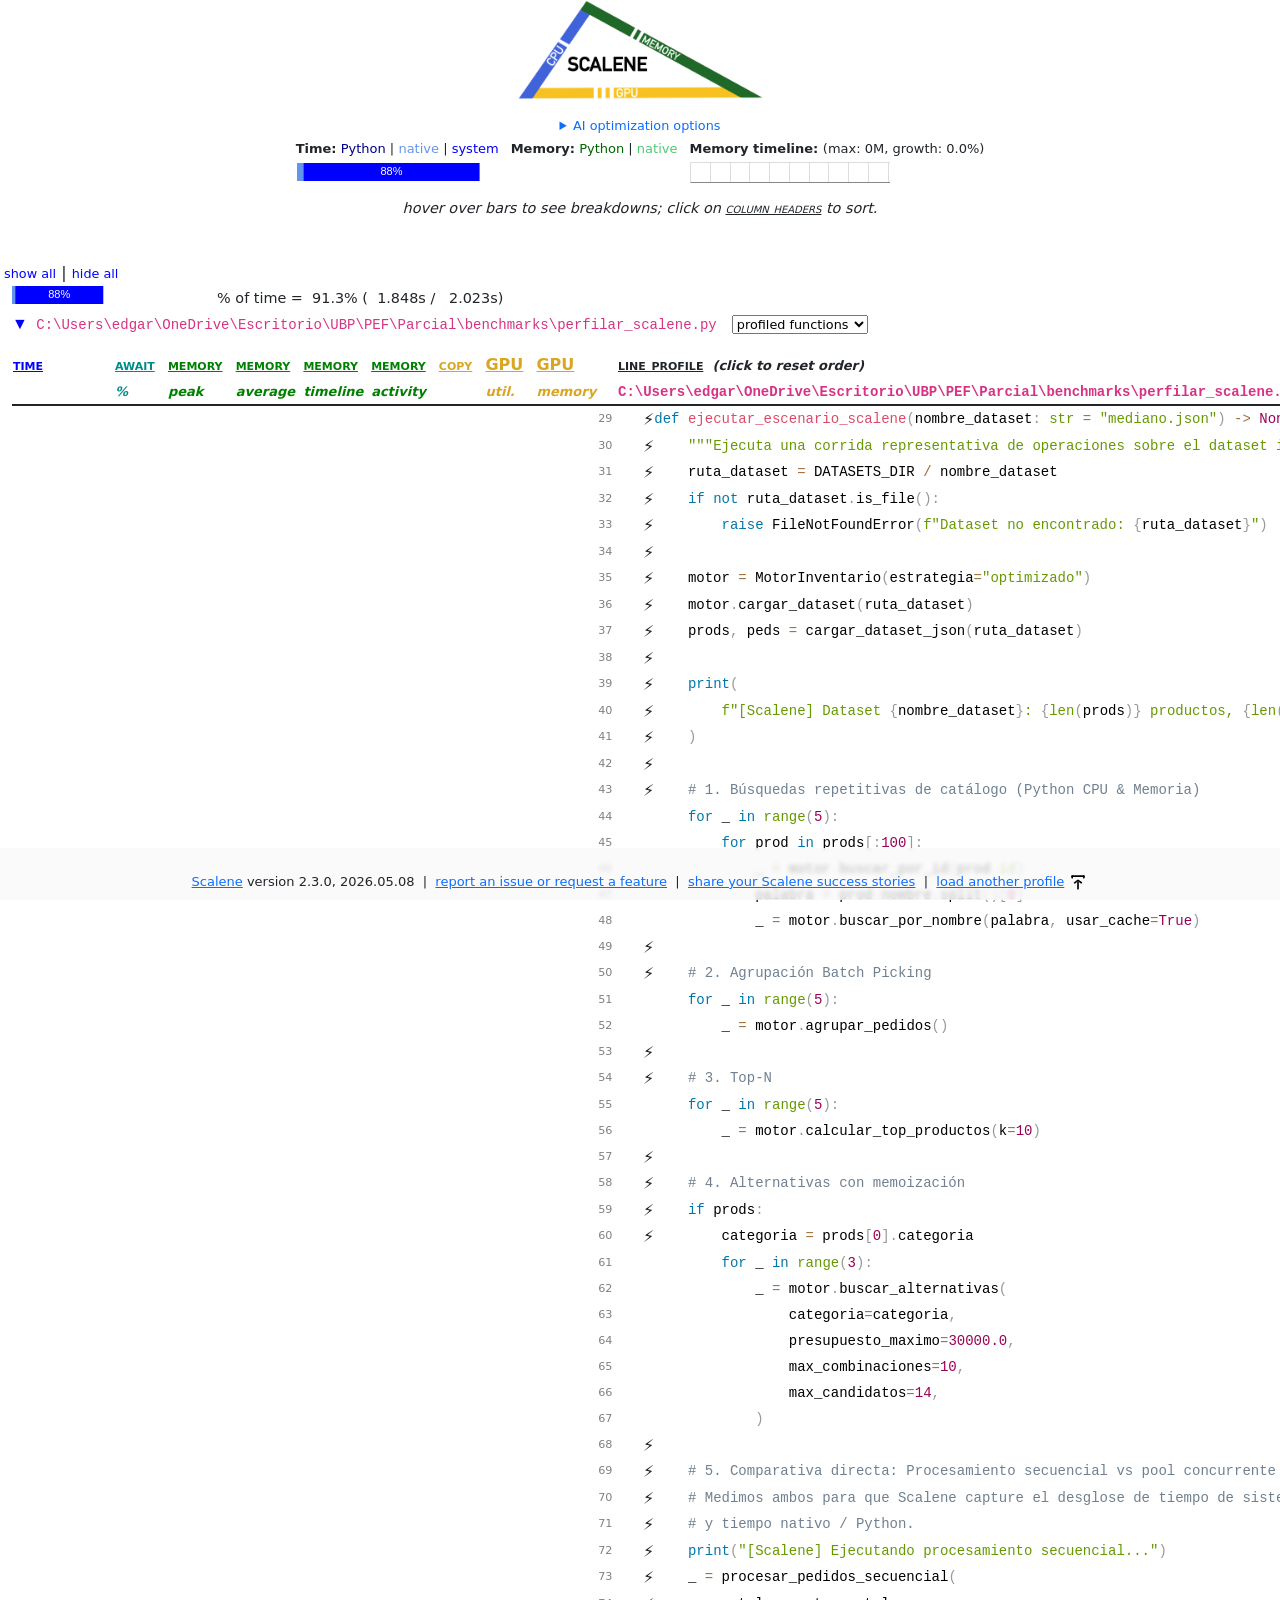
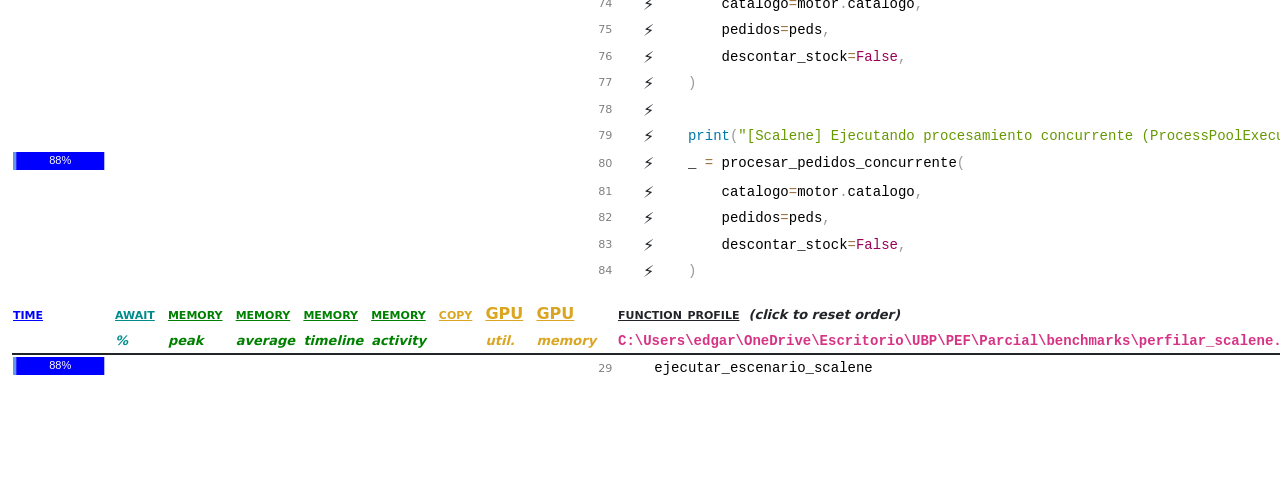
==== docs/mediciones/scalene/scalene_despues.html @ 19fc8d09 "feat(benchmarks): agregar perfilar_scalene y mediciones antes/despues" ====
<!DOCTYPE html>
<html>
  <head>
<!--    <meta http-equiv="Content-Security-Policy" content="script-src *  'self' 'unsafe-inline' 'unsafe-eval' default-src * data: blob: vscode-webview-resource: ;"> -->
  <meta http-equiv="Content-Security-Policy" content="default-src * 'unsafe-inline' 'unsafe-eval' data: blob:; script-src * 'unsafe-inline' 'unsafe-eval' data: blob:; style-src * 'unsafe-inline' 'unsafe-eval' data: blob:; img-src * 'unsafe-inline' 'unsafe-eval' data: blob:; connect-src * 'unsafe-inline' 'unsafe-eval' data: blob:; font-src * 'unsafe-inline' 'unsafe-eval' data: blob:; object-src * 'unsafe-inline' 'unsafe-eval' data: blob:; media-src * 'unsafe-inline' 'unsafe-eval' data: blob:; frame-src * 'unsafe-inline' 'unsafe-eval' data: blob:;">
<!--    <meta http-equiv="Content-Security-Policy" content="default-src * data: blob: vscode-webview-resource: 'unsafe-inline' 'unsafe-eval' ; script-src * data: blob: vscode-webview-resource: 'unsafe-inline' 'unsafe-eval';"> -->
    <title>Scalene</title>
    <!-- Assets: embedded for standalone mode, local files otherwise (issue #982) -->
    
    <link rel="icon" href="[data-uri]" type="image/x-icon">
    <script>/*! jQuery v3.6.0 -ajax,-ajax/jsonp,-ajax/load,-ajax/script,-ajax/var/location,-ajax/var/nonce,-ajax/var/rquery,-ajax/xhr,-manipulation/_evalUrl,-deprecated/ajax-event-alias,-effects,-effects/Tween,-effects/animatedSelector | (c) OpenJS Foundation and other contributors | jquery.org/license */
!function(e,t){"use strict";"object"==typeof module&&"object"==typeof module.exports?module.exports=e.document?t(e,!0):function(e){if(!e.document)throw new Error("jQuery requires a window with a document");return t(e)}:t(e)}("undefined"!=typeof window?window:this,function(g,e){"use strict";var t=[],r=Object.getPrototypeOf,s=t.slice,v=t.flat?function(e){return t.flat.call(e)}:function(e){return t.concat.apply([],e)},u=t.push,i=t.indexOf,n={},o=n.toString,y=n.hasOwnProperty,a=y.toString,l=a.call(Object),m={},b=function(e){return"function"==typeof e&&"number"!=typeof e.nodeType&&"function"!=typeof e.item},x=function(e){return null!=e&&e===e.window},w=g.document,c={type:!0,src:!0,nonce:!0,noModule:!0};function C(e,t,n){var r,i,o=(n=n||w).createElement("script");if(o.text=e,t)for(r in c)(i=t[r]||t.getAttribute&&t.getAttribute(r))&&o.setAttribute(r,i);n.head.appendChild(o).parentNode.removeChild(o)}function T(e){return null==e?e+"":"object"==typeof e||"function"==typeof e?n[o.call(e)]||"object":typeof e}var f="3.6.0 -ajax,-ajax/jsonp,-ajax/load,-ajax/script,-ajax/var/location,-ajax/var/nonce,-ajax/var/rquery,-ajax/xhr,-manipulation/_evalUrl,-deprecated/ajax-event-alias,-effects,-effects/Tween,-effects/animatedSelector",E=function(e,t){return new E.fn.init(e,t)};function d(e){var t=!!e&&"length"in e&&e.length,n=T(e);return!b(e)&&!x(e)&&("array"===n||0===t||"number"==typeof t&&0<t&&t-1 in e)}E.fn=E.prototype={jquery:f,constructor:E,length:0,toArray:function(){return s.call(this)},get:function(e){return null==e?s.call(this):e<0?this[e+this.length]:this[e]},pushStack:function(e){var t=E.merge(this.constructor(),e);return t.prevObject=this,t},each:function(e){return E.each(this,e)},map:function(n){return this.pushStack(E.map(this,function(e,t){return n.call(e,t,e)}))},slice:function(){return this.pushStack(s.apply(this,arguments))},first:function(){return this.eq(0)},last:function(){return this.eq(-1)},even:function(){return this.pushStack(E.grep(this,function(e,t){return(t+1)%2}))},odd:function(){return this.pushStack(E.grep(this,function(e,t){return t%2}))},eq:function(e){var t=this.length,n=+e+(e<0?t:0);return this.pushStack(0<=n&&n<t?[this[n]]:[])},end:function(){return this.prevObject||this.constructor()},push:u,sort:t.sort,splice:t.splice},E.extend=E.fn.extend=function(){var e,t,n,r,i,o,a=arguments[0]||{},s=1,u=arguments.length,l=!1;for("boolean"==typeof a&&(l=a,a=arguments[s]||{},s++),"object"==typeof a||b(a)||(a={}),s===u&&(a=this,s--);s<u;s++)if(null!=(e=arguments[s]))for(t in e)r=e[t],"__proto__"!==t&&a!==r&&(l&&r&&(E.isPlainObject(r)||(i=Array.isArray(r)))?(n=a[t],o=i&&!Array.isArray(n)?[]:i||E.isPlainObject(n)?n:{},i=!1,a[t]=E.extend(l,o,r)):void 0!==r&&(a[t]=r));return a},E.extend({expando:"jQuery"+(f+Math.random()).replace(/\D/g,""),isReady:!0,error:function(e){throw new Error(e)},noop:function(){},isPlainObject:function(e){var t,n;return!(!e||"[object Object]"!==o.call(e))&&(!(t=r(e))||"function"==typeof(n=y.call(t,"constructor")&&t.constructor)&&a.call(n)===l)},isEmptyObject:function(e){var t;for(t in e)return!1;return!0},globalEval:function(e,t,n){C(e,{nonce:t&&t.nonce},n)},each:function(e,t){var n,r=0;if(d(e)){for(n=e.length;r<n;r++)if(!1===t.call(e[r],r,e[r]))break}else for(r in e)if(!1===t.call(e[r],r,e[r]))break;return e},makeArray:function(e,t){var n=t||[];return null!=e&&(d(Object(e))?E.merge(n,"string"==typeof e?[e]:e):u.call(n,e)),n},inArray:function(e,t,n){return null==t?-1:i.call(t,e,n)},merge:function(e,t){for(var n=+t.length,r=0,i=e.length;r<n;r++)e[i++]=t[r];return e.length=i,e},grep:function(e,t,n){for(var r=[],i=0,o=e.length,a=!n;i<o;i++)!t(e[i],i)!==a&&r.push(e[i]);return r},map:function(e,t,n){var r,i,o=0,a=[];if(d(e))for(r=e.length;o<r;o++)null!=(i=t(e[o],o,n))&&a.push(i);else for(o in e)null!=(i=t(e[o],o,n))&&a.push(i);return v(a)},guid:1,support:m}),"function"==typeof Symbol&&(E.fn[Symbol.iterator]=t[Symbol.iterator]),E.each("Boolean Number String Function Array Date RegExp Object Error Symbol".split(" "),function(e,t){n["[object "+t+"]"]=t.toLowerCase()});var p=function(n){var e,p,x,o,i,h,f,g,w,u,l,C,T,a,E,v,s,c,y,A="sizzle"+1*new Date,d=n.document,N=0,r=0,m=ue(),b=ue(),S=ue(),k=ue(),D=function(e,t){return e===t&&(l=!0),0},L={}.hasOwnProperty,t=[],j=t.pop,q=t.push,O=t.push,P=t.slice,H=function(e,t){for(var n=0,r=e.length;n<r;n++)if(e[n]===t)return n;return-1},I="checked|selected|async|autofocus|autoplay|controls|defer|disabled|hidden|ismap|loop|multiple|open|readonly|required|scoped",R="[\\x20\\t\\r\\n\\f]",B="(?:\\\\[\\da-fA-F]{1,6}"+R+"?|\\\\[^\\r\\n\\f]|[\\w-]|[^\0-\\x7f])+",M="\\["+R+"*("+B+")(?:"+R+"*([*^$|!~]?=)"+R+"*(?:'((?:\\\\.|[^\\\\'])*)'|\"((?:\\\\.|[^\\\\\"])*)\"|("+B+"))|)"+R+"*\\]",W=":("+B+")(?:\\((('((?:\\\\.|[^\\\\'])*)'|\"((?:\\\\.|[^\\\\\"])*)\")|((?:\\\\.|[^\\\\()[\\]]|"+M+")*)|.*)\\)|)",F=new RegExp(R+"+","g"),$=new RegExp("^"+R+"+|((?:^|[^\\\\])(?:\\\\.)*)"+R+"+$","g"),z=new RegExp("^"+R+"*,"+R+"*"),_=new RegExp("^"+R+"*([>+~]|"+R+")"+R+"*"),U=new RegExp(R+"|>"),V=new RegExp(W),X=new RegExp("^"+B+"$"),Q={ID:new RegExp("^#("+B+")"),CLASS:new RegExp("^\\.("+B+")"),TAG:new RegExp("^("+B+"|[*])"),ATTR:new RegExp("^"+M),PSEUDO:new RegExp("^"+W),CHILD:new RegExp("^:(only|first|last|nth|nth-last)-(child|of-type)(?:\\("+R+"*(even|odd|(([+-]|)(\\d*)n|)"+R+"*(?:([+-]|)"+R+"*(\\d+)|))"+R+"*\\)|)","i"),bool:new RegExp("^(?:"+I+")$","i"),needsContext:new RegExp("^"+R+"*[>+~]|:(even|odd|eq|gt|lt|nth|first|last)(?:\\("+R+"*((?:-\\d)?\\d*)"+R+"*\\)|)(?=[^-]|$)","i")},Y=/HTML$/i,G=/^(?:input|select|textarea|button)$/i,K=/^h\d$/i,J=/^[^{]+\{\s*\[native \w/,Z=/^(?:#([\w-]+)|(\w+)|\.([\w-]+))$/,ee=/[+~]/,te=new RegExp("\\\\[\\da-fA-F]{1,6}"+R+"?|\\\\([^\\r\\n\\f])","g"),ne=function(e,t){var n="0x"+e.slice(1)-65536;return t||(n<0?String.fromCharCode(n+65536):String.fromCharCode(n>>10|55296,1023&n|56320))},re=/([\0-\x1f\x7f]|^-?\d)|^-$|[^\0-\x1f\x7f-\uFFFF\w-]/g,ie=function(e,t){return t?"\0"===e?"\ufffd":e.slice(0,-1)+"\\"+e.charCodeAt(e.length-1).toString(16)+" ":"\\"+e},oe=function(){C()},ae=xe(function(e){return!0===e.disabled&&"fieldset"===e.nodeName.toLowerCase()},{dir:"parentNode",next:"legend"});try{O.apply(t=P.call(d.childNodes),d.childNodes),t[d.childNodes.length].nodeType}catch(e){O={apply:t.length?function(e,t){q.apply(e,P.call(t))}:function(e,t){var n=e.length,r=0;while(e[n++]=t[r++]);e.length=n-1}}}function se(t,e,n,r){var i,o,a,s,u,l,c,f=e&&e.ownerDocument,d=e?e.nodeType:9;if(n=n||[],"string"!=typeof t||!t||1!==d&&9!==d&&11!==d)return n;if(!r&&(C(e),e=e||T,E)){if(11!==d&&(u=Z.exec(t)))if(i=u[1]){if(9===d){if(!(a=e.getElementById(i)))return n;if(a.id===i)return n.push(a),n}else if(f&&(a=f.getElementById(i))&&y(e,a)&&a.id===i)return n.push(a),n}else{if(u[2])return O.apply(n,e.getElementsByTagName(t)),n;if((i=u[3])&&p.getElementsByClassName&&e.getElementsByClassName)return O.apply(n,e.getElementsByClassName(i)),n}if(p.qsa&&!k[t+" "]&&(!v||!v.test(t))&&(1!==d||"object"!==e.nodeName.toLowerCase())){if(c=t,f=e,1===d&&(U.test(t)||_.test(t))){(f=ee.test(t)&&ye(e.parentNode)||e)===e&&p.scope||((s=e.getAttribute("id"))?s=s.replace(re,ie):e.setAttribute("id",s=A)),o=(l=h(t)).length;while(o--)l[o]=(s?"#"+s:":scope")+" "+be(l[o]);c=l.join(",")}try{return O.apply(n,f.querySelectorAll(c)),n}catch(e){k(t,!0)}finally{s===A&&e.removeAttribute("id")}}}return g(t.replace($,"$1"),e,n,r)}function ue(){var r=[];return function e(t,n){return r.push(t+" ")>x.cacheLength&&delete e[r.shift()],e[t+" "]=n}}function le(e){return e[A]=!0,e}function ce(e){var t=T.createElement("fieldset");try{return!!e(t)}catch(e){return!1}finally{t.parentNode&&t.parentNode.removeChild(t),t=null}}function fe(e,t){var n=e.split("|"),r=n.length;while(r--)x.attrHandle[n[r]]=t}function de(e,t){var n=t&&e,r=n&&1===e.nodeType&&1===t.nodeType&&e.sourceIndex-t.sourceIndex;if(r)return r;if(n)while(n=n.nextSibling)if(n===t)return-1;return e?1:-1}function pe(t){return function(e){return"input"===e.nodeName.toLowerCase()&&e.type===t}}function he(n){return function(e){var t=e.nodeName.toLowerCase();return("input"===t||"button"===t)&&e.type===n}}function ge(t){return function(e){return"form"in e?e.parentNode&&!1===e.disabled?"label"in e?"label"in e.parentNode?e.parentNode.disabled===t:e.disabled===t:e.isDisabled===t||e.isDisabled!==!t&&ae(e)===t:e.disabled===t:"label"in e&&e.disabled===t}}function ve(a){return le(function(o){return o=+o,le(function(e,t){var n,r=a([],e.length,o),i=r.length;while(i--)e[n=r[i]]&&(e[n]=!(t[n]=e[n]))})})}function ye(e){return e&&"undefined"!=typeof e.getElementsByTagName&&e}for(e in p=se.support={},i=se.isXML=function(e){var t=e&&e.namespaceURI,n=e&&(e.ownerDocument||e).documentElement;return!Y.test(t||n&&n.nodeName||"HTML")},C=se.setDocument=function(e){var t,n,r=e?e.ownerDocument||e:d;return r!=T&&9===r.nodeType&&r.documentElement&&(a=(T=r).documentElement,E=!i(T),d!=T&&(n=T.defaultView)&&n.top!==n&&(n.addEventListener?n.addEventListener("unload",oe,!1):n.attachEvent&&n.attachEvent("onunload",oe)),p.scope=ce(function(e){return a.appendChild(e).appendChild(T.createElement("div")),"undefined"!=typeof e.querySelectorAll&&!e.querySelectorAll(":scope fieldset div").length}),p.attributes=ce(function(e){return e.className="i",!e.getAttribute("className")}),p.getElementsByTagName=ce(function(e){return e.appendChild(T.createComment("")),!e.getElementsByTagName("*").length}),p.getElementsByClassName=J.test(T.getElementsByClassName),p.getById=ce(function(e){return a.appendChild(e).id=A,!T.getElementsByName||!T.getElementsByName(A).length}),p.getById?(x.filter.ID=function(e){var t=e.replace(te,ne);return function(e){return e.getAttribute("id")===t}},x.find.ID=function(e,t){if("undefined"!=typeof t.getElementById&&E){var n=t.getElementById(e);return n?[n]:[]}}):(x.filter.ID=function(e){var n=e.replace(te,ne);return function(e){var t="undefined"!=typeof e.getAttributeNode&&e.getAttributeNode("id");return t&&t.value===n}},x.find.ID=function(e,t){if("undefined"!=typeof t.getElementById&&E){var n,r,i,o=t.getElementById(e);if(o){if((n=o.getAttributeNode("id"))&&n.value===e)return[o];i=t.getElementsByName(e),r=0;while(o=i[r++])if((n=o.getAttributeNode("id"))&&n.value===e)return[o]}return[]}}),x.find.TAG=p.getElementsByTagName?function(e,t){return"undefined"!=typeof t.getElementsByTagName?t.getElementsByTagName(e):p.qsa?t.querySelectorAll(e):void 0}:function(e,t){var n,r=[],i=0,o=t.getElementsByTagName(e);if("*"===e){while(n=o[i++])1===n.nodeType&&r.push(n);return r}return o},x.find.CLASS=p.getElementsByClassName&&function(e,t){if("undefined"!=typeof t.getElementsByClassName&&E)return t.getElementsByClassName(e)},s=[],v=[],(p.qsa=J.test(T.querySelectorAll))&&(ce(function(e){var t;a.appendChild(e).innerHTML="<a id='"+A+"'></a><select id='"+A+"-\r\\' msallowcapture=''><option selected=''></option></select>",e.querySelectorAll("[msallowcapture^='']").length&&v.push("[*^$]="+R+"*(?:''|\"\")"),e.querySelectorAll("[selected]").length||v.push("\\["+R+"*(?:value|"+I+")"),e.querySelectorAll("[id~="+A+"-]").length||v.push("~="),(t=T.createElement("input")).setAttribute("name",""),e.appendChild(t),e.querySelectorAll("[name='']").length||v.push("\\["+R+"*name"+R+"*="+R+"*(?:''|\"\")"),e.querySelectorAll(":checked").length||v.push(":checked"),e.querySelectorAll("a#"+A+"+*").length||v.push(".#.+[+~]"),e.querySelectorAll("\\\f"),v.push("[\\r\\n\\f]")}),ce(function(e){e.innerHTML="<a href='' disabled='disabled'></a><select disabled='disabled'><option/></select>";var t=T.createElement("input");t.setAttribute("type","hidden"),e.appendChild(t).setAttribute("name","D"),e.querySelectorAll("[name=d]").length&&v.push("name"+R+"*[*^$|!~]?="),2!==e.querySelectorAll(":enabled").length&&v.push(":enabled",":disabled"),a.appendChild(e).disabled=!0,2!==e.querySelectorAll(":disabled").length&&v.push(":enabled",":disabled"),e.querySelectorAll("*,:x"),v.push(",.*:")})),(p.matchesSelector=J.test(c=a.matches||a.webkitMatchesSelector||a.mozMatchesSelector||a.oMatchesSelector||a.msMatchesSelector))&&ce(function(e){p.disconnectedMatch=c.call(e,"*"),c.call(e,"[s!='']:x"),s.push("!=",W)}),v=v.length&&new RegExp(v.join("|")),s=s.length&&new RegExp(s.join("|")),t=J.test(a.compareDocumentPosition),y=t||J.test(a.contains)?function(e,t){var n=9===e.nodeType?e.documentElement:e,r=t&&t.parentNode;return e===r||!(!r||1!==r.nodeType||!(n.contains?n.contains(r):e.compareDocumentPosition&&16&e.compareDocumentPosition(r)))}:function(e,t){if(t)while(t=t.parentNode)if(t===e)return!0;return!1},D=t?function(e,t){if(e===t)return l=!0,0;var n=!e.compareDocumentPosition-!t.compareDocumentPosition;return n||(1&(n=(e.ownerDocument||e)==(t.ownerDocument||t)?e.compareDocumentPosition(t):1)||!p.sortDetached&&t.compareDocumentPosition(e)===n?e==T||e.ownerDocument==d&&y(d,e)?-1:t==T||t.ownerDocument==d&&y(d,t)?1:u?H(u,e)-H(u,t):0:4&n?-1:1)}:function(e,t){if(e===t)return l=!0,0;var n,r=0,i=e.parentNode,o=t.parentNode,a=[e],s=[t];if(!i||!o)return e==T?-1:t==T?1:i?-1:o?1:u?H(u,e)-H(u,t):0;if(i===o)return de(e,t);n=e;while(n=n.parentNode)a.unshift(n);n=t;while(n=n.parentNode)s.unshift(n);while(a[r]===s[r])r++;return r?de(a[r],s[r]):a[r]==d?-1:s[r]==d?1:0}),T},se.matches=function(e,t){return se(e,null,null,t)},se.matchesSelector=function(e,t){if(C(e),p.matchesSelector&&E&&!k[t+" "]&&(!s||!s.test(t))&&(!v||!v.test(t)))try{var n=c.call(e,t);if(n||p.disconnectedMatch||e.document&&11!==e.document.nodeType)return n}catch(e){k(t,!0)}return 0<se(t,T,null,[e]).length},se.contains=function(e,t){return(e.ownerDocument||e)!=T&&C(e),y(e,t)},se.attr=function(e,t){(e.ownerDocument||e)!=T&&C(e);var n=x.attrHandle[t.toLowerCase()],r=n&&L.call(x.attrHandle,t.toLowerCase())?n(e,t,!E):void 0;return void 0!==r?r:p.attributes||!E?e.getAttribute(t):(r=e.getAttributeNode(t))&&r.specified?r.value:null},se.escape=function(e){return(e+"").replace(re,ie)},se.error=function(e){throw new Error("Syntax error, unrecognized expression: "+e)},se.uniqueSort=function(e){var t,n=[],r=0,i=0;if(l=!p.detectDuplicates,u=!p.sortStable&&e.slice(0),e.sort(D),l){while(t=e[i++])t===e[i]&&(r=n.push(i));while(r--)e.splice(n[r],1)}return u=null,e},o=se.getText=function(e){var t,n="",r=0,i=e.nodeType;if(i){if(1===i||9===i||11===i){if("string"==typeof e.textContent)return e.textContent;for(e=e.firstChild;e;e=e.nextSibling)n+=o(e)}else if(3===i||4===i)return e.nodeValue}else while(t=e[r++])n+=o(t);return n},(x=se.selectors={cacheLength:50,createPseudo:le,match:Q,attrHandle:{},find:{},relative:{">":{dir:"parentNode",first:!0}," ":{dir:"parentNode"},"+":{dir:"previousSibling",first:!0},"~":{dir:"previousSibling"}},preFilter:{ATTR:function(e){return e[1]=e[1].replace(te,ne),e[3]=(e[3]||e[4]||e[5]||"").replace(te,ne),"~="===e[2]&&(e[3]=" "+e[3]+" "),e.slice(0,4)},CHILD:function(e){return e[1]=e[1].toLowerCase(),"nth"===e[1].slice(0,3)?(e[3]||se.error(e[0]),e[4]=+(e[4]?e[5]+(e[6]||1):2*("even"===e[3]||"odd"===e[3])),e[5]=+(e[7]+e[8]||"odd"===e[3])):e[3]&&se.error(e[0]),e},PSEUDO:function(e){var t,n=!e[6]&&e[2];return Q.CHILD.test(e[0])?null:(e[3]?e[2]=e[4]||e[5]||"":n&&V.test(n)&&(t=h(n,!0))&&(t=n.indexOf(")",n.length-t)-n.length)&&(e[0]=e[0].slice(0,t),e[2]=n.slice(0,t)),e.slice(0,3))}},filter:{TAG:function(e){var t=e.replace(te,ne).toLowerCase();return"*"===e?function(){return!0}:function(e){return e.nodeName&&e.nodeName.toLowerCase()===t}},CLASS:function(e){var t=m[e+" "];return t||(t=new RegExp("(^|"+R+")"+e+"("+R+"|$)"))&&m(e,function(e){return t.test("string"==typeof e.className&&e.className||"undefined"!=typeof e.getAttribute&&e.getAttribute("class")||"")})},ATTR:function(n,r,i){return function(e){var t=se.attr(e,n);return null==t?"!="===r:!r||(t+="","="===r?t===i:"!="===r?t!==i:"^="===r?i&&0===t.indexOf(i):"*="===r?i&&-1<t.indexOf(i):"$="===r?i&&t.slice(-i.length)===i:"~="===r?-1<(" "+t.replace(F," ")+" ").indexOf(i):"|="===r&&(t===i||t.slice(0,i.length+1)===i+"-"))}},CHILD:function(h,e,t,g,v){var y="nth"!==h.slice(0,3),m="last"!==h.slice(-4),b="of-type"===e;return 1===g&&0===v?function(e){return!!e.parentNode}:function(e,t,n){var r,i,o,a,s,u,l=y!==m?"nextSibling":"previousSibling",c=e.parentNode,f=b&&e.nodeName.toLowerCase(),d=!n&&!b,p=!1;if(c){if(y){while(l){a=e;while(a=a[l])if(b?a.nodeName.toLowerCase()===f:1===a.nodeType)return!1;u=l="only"===h&&!u&&"nextSibling"}return!0}if(u=[m?c.firstChild:c.lastChild],m&&d){p=(s=(r=(i=(o=(a=c)[A]||(a[A]={}))[a.uniqueID]||(o[a.uniqueID]={}))[h]||[])[0]===N&&r[1])&&r[2],a=s&&c.childNodes[s];while(a=++s&&a&&a[l]||(p=s=0)||u.pop())if(1===a.nodeType&&++p&&a===e){i[h]=[N,s,p];break}}else if(d&&(p=s=(r=(i=(o=(a=e)[A]||(a[A]={}))[a.uniqueID]||(o[a.uniqueID]={}))[h]||[])[0]===N&&r[1]),!1===p)while(a=++s&&a&&a[l]||(p=s=0)||u.pop())if((b?a.nodeName.toLowerCase()===f:1===a.nodeType)&&++p&&(d&&((i=(o=a[A]||(a[A]={}))[a.uniqueID]||(o[a.uniqueID]={}))[h]=[N,p]),a===e))break;return(p-=v)===g||p%g==0&&0<=p/g}}},PSEUDO:function(e,o){var t,a=x.pseudos[e]||x.setFilters[e.toLowerCase()]||se.error("unsupported pseudo: "+e);return a[A]?a(o):1<a.length?(t=[e,e,"",o],x.setFilters.hasOwnProperty(e.toLowerCase())?le(function(e,t){var n,r=a(e,o),i=r.length;while(i--)e[n=H(e,r[i])]=!(t[n]=r[i])}):function(e){return a(e,0,t)}):a}},pseudos:{not:le(function(e){var r=[],i=[],s=f(e.replace($,"$1"));return s[A]?le(function(e,t,n,r){var i,o=s(e,null,r,[]),a=e.length;while(a--)(i=o[a])&&(e[a]=!(t[a]=i))}):function(e,t,n){return r[0]=e,s(r,null,n,i),r[0]=null,!i.pop()}}),has:le(function(t){return function(e){return 0<se(t,e).length}}),contains:le(function(t){return t=t.replace(te,ne),function(e){return-1<(e.textContent||o(e)).indexOf(t)}}),lang:le(function(n){return X.test(n||"")||se.error("unsupported lang: "+n),n=n.replace(te,ne).toLowerCase(),function(e){var t;do{if(t=E?e.lang:e.getAttribute("xml:lang")||e.getAttribute("lang"))return(t=t.toLowerCase())===n||0===t.indexOf(n+"-")}while((e=e.parentNode)&&1===e.nodeType);return!1}}),target:function(e){var t=n.location&&n.location.hash;return t&&t.slice(1)===e.id},root:function(e){return e===a},focus:function(e){return e===T.activeElement&&(!T.hasFocus||T.hasFocus())&&!!(e.type||e.href||~e.tabIndex)},enabled:ge(!1),disabled:ge(!0),checked:function(e){var t=e.nodeName.toLowerCase();return"input"===t&&!!e.checked||"option"===t&&!!e.selected},selected:function(e){return e.parentNode&&e.parentNode.selectedIndex,!0===e.selected},empty:function(e){for(e=e.firstChild;e;e=e.nextSibling)if(e.nodeType<6)return!1;return!0},parent:function(e){return!x.pseudos.empty(e)},header:function(e){return K.test(e.nodeName)},input:function(e){return G.test(e.nodeName)},button:function(e){var t=e.nodeName.toLowerCase();return"input"===t&&"button"===e.type||"button"===t},text:function(e){var t;return"input"===e.nodeName.toLowerCase()&&"text"===e.type&&(null==(t=e.getAttribute("type"))||"text"===t.toLowerCase())},first:ve(function(){return[0]}),last:ve(function(e,t){return[t-1]}),eq:ve(function(e,t,n){return[n<0?n+t:n]}),even:ve(function(e,t){for(var n=0;n<t;n+=2)e.push(n);return e}),odd:ve(function(e,t){for(var n=1;n<t;n+=2)e.push(n);return e}),lt:ve(function(e,t,n){for(var r=n<0?n+t:t<n?t:n;0<=--r;)e.push(r);return e}),gt:ve(function(e,t,n){for(var r=n<0?n+t:n;++r<t;)e.push(r);return e})}}).pseudos.nth=x.pseudos.eq,{radio:!0,checkbox:!0,file:!0,password:!0,image:!0})x.pseudos[e]=pe(e);for(e in{submit:!0,reset:!0})x.pseudos[e]=he(e);function me(){}function be(e){for(var t=0,n=e.length,r="";t<n;t++)r+=e[t].value;return r}function xe(s,e,t){var u=e.dir,l=e.next,c=l||u,f=t&&"parentNode"===c,d=r++;return e.first?function(e,t,n){while(e=e[u])if(1===e.nodeType||f)return s(e,t,n);return!1}:function(e,t,n){var r,i,o,a=[N,d];if(n){while(e=e[u])if((1===e.nodeType||f)&&s(e,t,n))return!0}else while(e=e[u])if(1===e.nodeType||f)if(i=(o=e[A]||(e[A]={}))[e.uniqueID]||(o[e.uniqueID]={}),l&&l===e.nodeName.toLowerCase())e=e[u]||e;else{if((r=i[c])&&r[0]===N&&r[1]===d)return a[2]=r[2];if((i[c]=a)[2]=s(e,t,n))return!0}return!1}}function we(i){return 1<i.length?function(e,t,n){var r=i.length;while(r--)if(!i[r](e,t,n))return!1;return!0}:i[0]}function Ce(e,t,n,r,i){for(var o,a=[],s=0,u=e.length,l=null!=t;s<u;s++)(o=e[s])&&(n&&!n(o,r,i)||(a.push(o),l&&t.push(s)));return a}function Te(p,h,g,v,y,e){return v&&!v[A]&&(v=Te(v)),y&&!y[A]&&(y=Te(y,e)),le(function(e,t,n,r){var i,o,a,s=[],u=[],l=t.length,c=e||function(e,t,n){for(var r=0,i=t.length;r<i;r++)se(e,t[r],n);return n}(h||"*",n.nodeType?[n]:n,[]),f=!p||!e&&h?c:Ce(c,s,p,n,r),d=g?y||(e?p:l||v)?[]:t:f;if(g&&g(f,d,n,r),v){i=Ce(d,u),v(i,[],n,r),o=i.length;while(o--)(a=i[o])&&(d[u[o]]=!(f[u[o]]=a))}if(e){if(y||p){if(y){i=[],o=d.length;while(o--)(a=d[o])&&i.push(f[o]=a);y(null,d=[],i,r)}o=d.length;while(o--)(a=d[o])&&-1<(i=y?H(e,a):s[o])&&(e[i]=!(t[i]=a))}}else d=Ce(d===t?d.splice(l,d.length):d),y?y(null,t,d,r):O.apply(t,d)})}function Ee(e){for(var i,t,n,r=e.length,o=x.relative[e[0].type],a=o||x.relative[" "],s=o?1:0,u=xe(function(e){return e===i},a,!0),l=xe(function(e){return-1<H(i,e)},a,!0),c=[function(e,t,n){var r=!o&&(n||t!==w)||((i=t).nodeType?u(e,t,n):l(e,t,n));return i=null,r}];s<r;s++)if(t=x.relative[e[s].type])c=[xe(we(c),t)];else{if((t=x.filter[e[s].type].apply(null,e[s].matches))[A]){for(n=++s;n<r;n++)if(x.relative[e[n].type])break;return Te(1<s&&we(c),1<s&&be(e.slice(0,s-1).concat({value:" "===e[s-2].type?"*":""})).replace($,"$1"),t,s<n&&Ee(e.slice(s,n)),n<r&&Ee(e=e.slice(n)),n<r&&be(e))}c.push(t)}return we(c)}return me.prototype=x.filters=x.pseudos,x.setFilters=new me,h=se.tokenize=function(e,t){var n,r,i,o,a,s,u,l=b[e+" "];if(l)return t?0:l.slice(0);a=e,s=[],u=x.preFilter;while(a){for(o in n&&!(r=z.exec(a))||(r&&(a=a.slice(r[0].length)||a),s.push(i=[])),n=!1,(r=_.exec(a))&&(n=r.shift(),i.push({value:n,type:r[0].replace($," ")}),a=a.slice(n.length)),x.filter)!(r=Q[o].exec(a))||u[o]&&!(r=u[o](r))||(n=r.shift(),i.push({value:n,type:o,matches:r}),a=a.slice(n.length));if(!n)break}return t?a.length:a?se.error(e):b(e,s).slice(0)},f=se.compile=function(e,t){var n,v,y,m,b,r,i=[],o=[],a=S[e+" "];if(!a){t||(t=h(e)),n=t.length;while(n--)(a=Ee(t[n]))[A]?i.push(a):o.push(a);(a=S(e,(v=o,m=0<(y=i).length,b=0<v.length,r=function(e,t,n,r,i){var o,a,s,u=0,l="0",c=e&&[],f=[],d=w,p=e||b&&x.find.TAG("*",i),h=N+=null==d?1:Math.random()||.1,g=p.length;for(i&&(w=t==T||t||i);l!==g&&null!=(o=p[l]);l++){if(b&&o){a=0,t||o.ownerDocument==T||(C(o),n=!E);while(s=v[a++])if(s(o,t||T,n)){r.push(o);break}i&&(N=h)}m&&((o=!s&&o)&&u--,e&&c.push(o))}if(u+=l,m&&l!==u){a=0;while(s=y[a++])s(c,f,t,n);if(e){if(0<u)while(l--)c[l]||f[l]||(f[l]=j.call(r));f=Ce(f)}O.apply(r,f),i&&!e&&0<f.length&&1<u+y.length&&se.uniqueSort(r)}return i&&(N=h,w=d),c},m?le(r):r))).selector=e}return a},g=se.select=function(e,t,n,r){var i,o,a,s,u,l="function"==typeof e&&e,c=!r&&h(e=l.selector||e);if(n=n||[],1===c.length){if(2<(o=c[0]=c[0].slice(0)).length&&"ID"===(a=o[0]).type&&9===t.nodeType&&E&&x.relative[o[1].type]){if(!(t=(x.find.ID(a.matches[0].replace(te,ne),t)||[])[0]))return n;l&&(t=t.parentNode),e=e.slice(o.shift().value.length)}i=Q.needsContext.test(e)?0:o.length;while(i--){if(a=o[i],x.relative[s=a.type])break;if((u=x.find[s])&&(r=u(a.matches[0].replace(te,ne),ee.test(o[0].type)&&ye(t.parentNode)||t))){if(o.splice(i,1),!(e=r.length&&be(o)))return O.apply(n,r),n;break}}}return(l||f(e,c))(r,t,!E,n,!t||ee.test(e)&&ye(t.parentNode)||t),n},p.sortStable=A.split("").sort(D).join("")===A,p.detectDuplicates=!!l,C(),p.sortDetached=ce(function(e){return 1&e.compareDocumentPosition(T.createElement("fieldset"))}),ce(function(e){return e.innerHTML="<a href='#'></a>","#"===e.firstChild.getAttribute("href")})||fe("type|href|height|width",function(e,t,n){if(!n)return e.getAttribute(t,"type"===t.toLowerCase()?1:2)}),p.attributes&&ce(function(e){return e.innerHTML="<input/>",e.firstChild.setAttribute("value",""),""===e.firstChild.getAttribute("value")})||fe("value",function(e,t,n){if(!n&&"input"===e.nodeName.toLowerCase())return e.defaultValue}),ce(function(e){return null==e.getAttribute("disabled")})||fe(I,function(e,t,n){var r;if(!n)return!0===e[t]?t.toLowerCase():(r=e.getAttributeNode(t))&&r.specified?r.value:null}),se}(g);E.find=p,E.expr=p.selectors,E.expr[":"]=E.expr.pseudos,E.uniqueSort=E.unique=p.uniqueSort,E.text=p.getText,E.isXMLDoc=p.isXML,E.contains=p.contains,E.escapeSelector=p.escape;var h=function(e,t,n){var r=[],i=void 0!==n;while((e=e[t])&&9!==e.nodeType)if(1===e.nodeType){if(i&&E(e).is(n))break;r.push(e)}return r},A=function(e,t){for(var n=[];e;e=e.nextSibling)1===e.nodeType&&e!==t&&n.push(e);return n},N=E.expr.match.needsContext;function S(e,t){return e.nodeName&&e.nodeName.toLowerCase()===t.toLowerCase()}var k=/^<([a-z][^\/\0>:\x20\t\r\n\f]*)[\x20\t\r\n\f]*\/?>(?:<\/\1>|)$/i;function D(e,n,r){return b(n)?E.grep(e,function(e,t){return!!n.call(e,t,e)!==r}):n.nodeType?E.grep(e,function(e){return e===n!==r}):"string"!=typeof n?E.grep(e,function(e){return-1<i.call(n,e)!==r}):E.filter(n,e,r)}E.filter=function(e,t,n){var r=t[0];return n&&(e=":not("+e+")"),1===t.length&&1===r.nodeType?E.find.matchesSelector(r,e)?[r]:[]:E.find.matches(e,E.grep(t,function(e){return 1===e.nodeType}))},E.fn.extend({find:function(e){var t,n,r=this.length,i=this;if("string"!=typeof e)return this.pushStack(E(e).filter(function(){for(t=0;t<r;t++)if(E.contains(i[t],this))return!0}));for(n=this.pushStack([]),t=0;t<r;t++)E.find(e,i[t],n);return 1<r?E.uniqueSort(n):n},filter:function(e){return this.pushStack(D(this,e||[],!1))},not:function(e){return this.pushStack(D(this,e||[],!0))},is:function(e){return!!D(this,"string"==typeof e&&N.test(e)?E(e):e||[],!1).length}});var L,j=/^(?:\s*(<[\w\W]+>)[^>]*|#([\w-]+))$/;(E.fn.init=function(e,t,n){var r,i;if(!e)return this;if(n=n||L,"string"==typeof e){if(!(r="<"===e[0]&&">"===e[e.length-1]&&3<=e.length?[null,e,null]:j.exec(e))||!r[1]&&t)return!t||t.jquery?(t||n).find(e):this.constructor(t).find(e);if(r[1]){if(t=t instanceof E?t[0]:t,E.merge(this,E.parseHTML(r[1],t&&t.nodeType?t.ownerDocument||t:w,!0)),k.test(r[1])&&E.isPlainObject(t))for(r in t)b(this[r])?this[r](t[r]):this.attr(r,t[r]);return this}return(i=w.getElementById(r[2]))&&(this[0]=i,this.length=1),this}return e.nodeType?(this[0]=e,this.length=1,this):b(e)?void 0!==n.ready?n.ready(e):e(E):E.makeArray(e,this)}).prototype=E.fn,L=E(w);var q=/^(?:parents|prev(?:Until|All))/,O={children:!0,contents:!0,next:!0,prev:!0};function P(e,t){while((e=e[t])&&1!==e.nodeType);return e}E.fn.extend({has:function(e){var t=E(e,this),n=t.length;return this.filter(function(){for(var e=0;e<n;e++)if(E.contains(this,t[e]))return!0})},closest:function(e,t){var n,r=0,i=this.length,o=[],a="string"!=typeof e&&E(e);if(!N.test(e))for(;r<i;r++)for(n=this[r];n&&n!==t;n=n.parentNode)if(n.nodeType<11&&(a?-1<a.index(n):1===n.nodeType&&E.find.matchesSelector(n,e))){o.push(n);break}return this.pushStack(1<o.length?E.uniqueSort(o):o)},index:function(e){return e?"string"==typeof e?i.call(E(e),this[0]):i.call(this,e.jquery?e[0]:e):this[0]&&this[0].parentNode?this.first().prevAll().length:-1},add:function(e,t){return this.pushStack(E.uniqueSort(E.merge(this.get(),E(e,t))))},addBack:function(e){return this.add(null==e?this.prevObject:this.prevObject.filter(e))}}),E.each({parent:function(e){var t=e.parentNode;return t&&11!==t.nodeType?t:null},parents:function(e){return h(e,"parentNode")},parentsUntil:function(e,t,n){return h(e,"parentNode",n)},next:function(e){return P(e,"nextSibling")},prev:function(e){return P(e,"previousSibling")},nextAll:function(e){return h(e,"nextSibling")},prevAll:function(e){return h(e,"previousSibling")},nextUntil:function(e,t,n){return h(e,"nextSibling",n)},prevUntil:function(e,t,n){return h(e,"previousSibling",n)},siblings:function(e){return A((e.parentNode||{}).firstChild,e)},children:function(e){return A(e.firstChild)},contents:function(e){return null!=e.contentDocument&&r(e.contentDocument)?e.contentDocument:(S(e,"template")&&(e=e.content||e),E.merge([],e.childNodes))}},function(r,i){E.fn[r]=function(e,t){var n=E.map(this,i,e);return"Until"!==r.slice(-5)&&(t=e),t&&"string"==typeof t&&(n=E.filter(t,n)),1<this.length&&(O[r]||E.uniqueSort(n),q.test(r)&&n.reverse()),this.pushStack(n)}});var H=/[^\x20\t\r\n\f]+/g;function I(e){return e}function R(e){throw e}function B(e,t,n,r){var i;try{e&&b(i=e.promise)?i.call(e).done(t).fail(n):e&&b(i=e.then)?i.call(e,t,n):t.apply(void 0,[e].slice(r))}catch(e){n.apply(void 0,[e])}}E.Callbacks=function(r){var e,n;r="string"==typeof r?(e=r,n={},E.each(e.match(H)||[],function(e,t){n[t]=!0}),n):E.extend({},r);var i,t,o,a,s=[],u=[],l=-1,c=function(){for(a=a||r.once,o=i=!0;u.length;l=-1){t=u.shift();while(++l<s.length)!1===s[l].apply(t[0],t[1])&&r.stopOnFalse&&(l=s.length,t=!1)}r.memory||(t=!1),i=!1,a&&(s=t?[]:"")},f={add:function(){return s&&(t&&!i&&(l=s.length-1,u.push(t)),function n(e){E.each(e,function(e,t){b(t)?r.unique&&f.has(t)||s.push(t):t&&t.length&&"string"!==T(t)&&n(t)})}(arguments),t&&!i&&c()),this},remove:function(){return E.each(arguments,function(e,t){var n;while(-1<(n=E.inArray(t,s,n)))s.splice(n,1),n<=l&&l--}),this},has:function(e){return e?-1<E.inArray(e,s):0<s.length},empty:function(){return s&&(s=[]),this},disable:function(){return a=u=[],s=t="",this},disabled:function(){return!s},lock:function(){return a=u=[],t||i||(s=t=""),this},locked:function(){return!!a},fireWith:function(e,t){return a||(t=[e,(t=t||[]).slice?t.slice():t],u.push(t),i||c()),this},fire:function(){return f.fireWith(this,arguments),this},fired:function(){return!!o}};return f},E.extend({Deferred:function(e){var o=[["notify","progress",E.Callbacks("memory"),E.Callbacks("memory"),2],["resolve","done",E.Callbacks("once memory"),E.Callbacks("once memory"),0,"resolved"],["reject","fail",E.Callbacks("once memory"),E.Callbacks("once memory"),1,"rejected"]],i="pending",a={state:function(){return i},always:function(){return s.done(arguments).fail(arguments),this},"catch":function(e){return a.then(null,e)},pipe:function(){var i=arguments;return E.Deferred(function(r){E.each(o,function(e,t){var n=b(i[t[4]])&&i[t[4]];s[t[1]](function(){var e=n&&n.apply(this,arguments);e&&b(e.promise)?e.promise().progress(r.notify).done(r.resolve).fail(r.reject):r[t[0]+"With"](this,n?[e]:arguments)})}),i=null}).promise()},then:function(t,n,r){var u=0;function l(i,o,a,s){return function(){var n=this,r=arguments,e=function(){var e,t;if(!(i<u)){if((e=a.apply(n,r))===o.promise())throw new TypeError("Thenable self-resolution");t=e&&("object"==typeof e||"function"==typeof e)&&e.then,b(t)?s?t.call(e,l(u,o,I,s),l(u,o,R,s)):(u++,t.call(e,l(u,o,I,s),l(u,o,R,s),l(u,o,I,o.notifyWith))):(a!==I&&(n=void 0,r=[e]),(s||o.resolveWith)(n,r))}},t=s?e:function(){try{e()}catch(e){E.Deferred.exceptionHook&&E.Deferred.exceptionHook(e,t.stackTrace),u<=i+1&&(a!==R&&(n=void 0,r=[e]),o.rejectWith(n,r))}};i?t():(E.Deferred.getStackHook&&(t.stackTrace=E.Deferred.getStackHook()),g.setTimeout(t))}}return E.Deferred(function(e){o[0][3].add(l(0,e,b(r)?r:I,e.notifyWith)),o[1][3].add(l(0,e,b(t)?t:I)),o[2][3].add(l(0,e,b(n)?n:R))}).promise()},promise:function(e){return null!=e?E.extend(e,a):a}},s={};return E.each(o,function(e,t){var n=t[2],r=t[5];a[t[1]]=n.add,r&&n.add(function(){i=r},o[3-e][2].disable,o[3-e][3].disable,o[0][2].lock,o[0][3].lock),n.add(t[3].fire),s[t[0]]=function(){return s[t[0]+"With"](this===s?void 0:this,arguments),this},s[t[0]+"With"]=n.fireWith}),a.promise(s),e&&e.call(s,s),s},when:function(e){var n=arguments.length,t=n,r=Array(t),i=s.call(arguments),o=E.Deferred(),a=function(t){return function(e){r[t]=this,i[t]=1<arguments.length?s.call(arguments):e,--n||o.resolveWith(r,i)}};if(n<=1&&(B(e,o.done(a(t)).resolve,o.reject,!n),"pending"===o.state()||b(i[t]&&i[t].then)))return o.then();while(t--)B(i[t],a(t),o.reject);return o.promise()}});var M=/^(Eval|Internal|Range|Reference|Syntax|Type|URI)Error$/;E.Deferred.exceptionHook=function(e,t){g.console&&g.console.warn&&e&&M.test(e.name)&&g.console.warn("jQuery.Deferred exception: "+e.message,e.stack,t)},E.readyException=function(e){g.setTimeout(function(){throw e})};var W=E.Deferred();function F(){w.removeEventListener("DOMContentLoaded",F),g.removeEventListener("load",F),E.ready()}E.fn.ready=function(e){return W.then(e)["catch"](function(e){E.readyException(e)}),this},E.extend({isReady:!1,readyWait:1,ready:function(e){(!0===e?--E.readyWait:E.isReady)||(E.isReady=!0)!==e&&0<--E.readyWait||W.resolveWith(w,[E])}}),E.ready.then=W.then,"complete"===w.readyState||"loading"!==w.readyState&&!w.documentElement.doScroll?g.setTimeout(E.ready):(w.addEventListener("DOMContentLoaded",F),g.addEventListener("load",F));var $=function(e,t,n,r,i,o,a){var s=0,u=e.length,l=null==n;if("object"===T(n))for(s in i=!0,n)$(e,t,s,n[s],!0,o,a);else if(void 0!==r&&(i=!0,b(r)||(a=!0),l&&(a?(t.call(e,r),t=null):(l=t,t=function(e,t,n){return l.call(E(e),n)})),t))for(;s<u;s++)t(e[s],n,a?r:r.call(e[s],s,t(e[s],n)));return i?e:l?t.call(e):u?t(e[0],n):o},z=/^-ms-/,_=/-([a-z])/g;function U(e,t){return t.toUpperCase()}function V(e){return e.replace(z,"ms-").replace(_,U)}var X=function(e){return 1===e.nodeType||9===e.nodeType||!+e.nodeType};function Q(){this.expando=E.expando+Q.uid++}Q.uid=1,Q.prototype={cache:function(e){var t=e[this.expando];return t||(t={},X(e)&&(e.nodeType?e[this.expando]=t:Object.defineProperty(e,this.expando,{value:t,configurable:!0}))),t},set:function(e,t,n){var r,i=this.cache(e);if("string"==typeof t)i[V(t)]=n;else for(r in t)i[V(r)]=t[r];return i},get:function(e,t){return void 0===t?this.cache(e):e[this.expando]&&e[this.expando][V(t)]},access:function(e,t,n){return void 0===t||t&&"string"==typeof t&&void 0===n?this.get(e,t):(this.set(e,t,n),void 0!==n?n:t)},remove:function(e,t){var n,r=e[this.expando];if(void 0!==r){if(void 0!==t){n=(t=Array.isArray(t)?t.map(V):(t=V(t))in r?[t]:t.match(H)||[]).length;while(n--)delete r[t[n]]}(void 0===t||E.isEmptyObject(r))&&(e.nodeType?e[this.expando]=void 0:delete e[this.expando])}},hasData:function(e){var t=e[this.expando];return void 0!==t&&!E.isEmptyObject(t)}};var Y=new Q,G=new Q,K=/^(?:\{[\w\W]*\}|\[[\w\W]*\])$/,J=/[A-Z]/g;function Z(e,t,n){var r,i;if(void 0===n&&1===e.nodeType)if(r="data-"+t.replace(J,"-$&").toLowerCase(),"string"==typeof(n=e.getAttribute(r))){try{n="true"===(i=n)||"false"!==i&&("null"===i?null:i===+i+""?+i:K.test(i)?JSON.parse(i):i)}catch(e){}G.set(e,t,n)}else n=void 0;return n}E.extend({hasData:function(e){return G.hasData(e)||Y.hasData(e)},data:function(e,t,n){return G.access(e,t,n)},removeData:function(e,t){G.remove(e,t)},_data:function(e,t,n){return Y.access(e,t,n)},_removeData:function(e,t){Y.remove(e,t)}}),E.fn.extend({data:function(n,e){var t,r,i,o=this[0],a=o&&o.attributes;if(void 0===n){if(this.length&&(i=G.get(o),1===o.nodeType&&!Y.get(o,"hasDataAttrs"))){t=a.length;while(t--)a[t]&&0===(r=a[t].name).indexOf("data-")&&(r=V(r.slice(5)),Z(o,r,i[r]));Y.set(o,"hasDataAttrs",!0)}return i}return"object"==typeof n?this.each(function(){G.set(this,n)}):$(this,function(e){var t;if(o&&void 0===e)return void 0!==(t=G.get(o,n))?t:void 0!==(t=Z(o,n))?t:void 0;this.each(function(){G.set(this,n,e)})},null,e,1<arguments.length,null,!0)},removeData:function(e){return this.each(function(){G.remove(this,e)})}}),E.extend({queue:function(e,t,n){var r;if(e)return t=(t||"fx")+"queue",r=Y.get(e,t),n&&(!r||Array.isArray(n)?r=Y.access(e,t,E.makeArray(n)):r.push(n)),r||[]},dequeue:function(e,t){t=t||"fx";var n=E.queue(e,t),r=n.length,i=n.shift(),o=E._queueHooks(e,t);"inprogress"===i&&(i=n.shift(),r--),i&&("fx"===t&&n.unshift("inprogress"),delete o.stop,i.call(e,function(){E.dequeue(e,t)},o)),!r&&o&&o.empty.fire()},_queueHooks:function(e,t){var n=t+"queueHooks";return Y.get(e,n)||Y.access(e,n,{empty:E.Callbacks("once memory").add(function(){Y.remove(e,[t+"queue",n])})})}}),E.fn.extend({queue:function(t,n){var e=2;return"string"!=typeof t&&(n=t,t="fx",e--),arguments.length<e?E.queue(this[0],t):void 0===n?this:this.each(function(){var e=E.queue(this,t,n);E._queueHooks(this,t),"fx"===t&&"inprogress"!==e[0]&&E.dequeue(this,t)})},dequeue:function(e){return this.each(function(){E.dequeue(this,e)})},clearQueue:function(e){return this.queue(e||"fx",[])},promise:function(e,t){var n,r=1,i=E.Deferred(),o=this,a=this.length,s=function(){--r||i.resolveWith(o,[o])};"string"!=typeof e&&(t=e,e=void 0),e=e||"fx";while(a--)(n=Y.get(o[a],e+"queueHooks"))&&n.empty&&(r++,n.empty.add(s));return s(),i.promise(t)}});var ee=/[+-]?(?:\d*\.|)\d+(?:[eE][+-]?\d+|)/.source,te=new RegExp("^(?:([+-])=|)("+ee+")([a-z%]*)$","i"),ne=["Top","Right","Bottom","Left"],re=w.documentElement,ie=function(e){return E.contains(e.ownerDocument,e)},oe={composed:!0};re.getRootNode&&(ie=function(e){return E.contains(e.ownerDocument,e)||e.getRootNode(oe)===e.ownerDocument});var ae=function(e,t){return"none"===(e=t||e).style.display||""===e.style.display&&ie(e)&&"none"===E.css(e,"display")};var se={};function ue(e,t){for(var n,r,i,o,a,s,u,l=[],c=0,f=e.length;c<f;c++)(r=e[c]).style&&(n=r.style.display,t?("none"===n&&(l[c]=Y.get(r,"display")||null,l[c]||(r.style.display="")),""===r.style.display&&ae(r)&&(l[c]=(u=a=o=void 0,a=(i=r).ownerDocument,s=i.nodeName,(u=se[s])||(o=a.body.appendChild(a.createElement(s)),u=E.css(o,"display"),o.parentNode.removeChild(o),"none"===u&&(u="block"),se[s]=u)))):"none"!==n&&(l[c]="none",Y.set(r,"display",n)));for(c=0;c<f;c++)null!=l[c]&&(e[c].style.display=l[c]);return e}E.fn.extend({show:function(){return ue(this,!0)},hide:function(){return ue(this)},toggle:function(e){return"boolean"==typeof e?e?this.show():this.hide():this.each(function(){ae(this)?E(this).show():E(this).hide()})}});var le,ce,fe=/^(?:checkbox|radio)$/i,de=/<([a-z][^\/\0>\x20\t\r\n\f]*)/i,pe=/^$|^module$|\/(?:java|ecma)script/i;le=w.createDocumentFragment().appendChild(w.createElement("div")),(ce=w.createElement("input")).setAttribute("type","radio"),ce.setAttribute("checked","checked"),ce.setAttribute("name","t"),le.appendChild(ce),m.checkClone=le.cloneNode(!0).cloneNode(!0).lastChild.checked,le.innerHTML="<textarea>x</textarea>",m.noCloneChecked=!!le.cloneNode(!0).lastChild.defaultValue,le.innerHTML="<option></option>",m.option=!!le.lastChild;var he={thead:[1,"<table>","</table>"],col:[2,"<table><colgroup>","</colgroup></table>"],tr:[2,"<table><tbody>","</tbody></table>"],td:[3,"<table><tbody><tr>","</tr></tbody></table>"],_default:[0,"",""]};function ge(e,t){var n;return n="undefined"!=typeof e.getElementsByTagName?e.getElementsByTagName(t||"*"):"undefined"!=typeof e.querySelectorAll?e.querySelectorAll(t||"*"):[],void 0===t||t&&S(e,t)?E.merge([e],n):n}function ve(e,t){for(var n=0,r=e.length;n<r;n++)Y.set(e[n],"globalEval",!t||Y.get(t[n],"globalEval"))}he.tbody=he.tfoot=he.colgroup=he.caption=he.thead,he.th=he.td,m.option||(he.optgroup=he.option=[1,"<select multiple='multiple'>","</select>"]);var ye=/<|&#?\w+;/;function me(e,t,n,r,i){for(var o,a,s,u,l,c,f=t.createDocumentFragment(),d=[],p=0,h=e.length;p<h;p++)if((o=e[p])||0===o)if("object"===T(o))E.merge(d,o.nodeType?[o]:o);else if(ye.test(o)){a=a||f.appendChild(t.createElement("div")),s=(de.exec(o)||["",""])[1].toLowerCase(),u=he[s]||he._default,a.innerHTML=u[1]+E.htmlPrefilter(o)+u[2],c=u[0];while(c--)a=a.lastChild;E.merge(d,a.childNodes),(a=f.firstChild).textContent=""}else d.push(t.createTextNode(o));f.textContent="",p=0;while(o=d[p++])if(r&&-1<E.inArray(o,r))i&&i.push(o);else if(l=ie(o),a=ge(f.appendChild(o),"script"),l&&ve(a),n){c=0;while(o=a[c++])pe.test(o.type||"")&&n.push(o)}return f}var be=/^([^.]*)(?:\.(.+)|)/;function xe(){return!0}function we(){return!1}function Ce(e,t){return e===function(){try{return w.activeElement}catch(e){}}()==("focus"===t)}function Te(e,t,n,r,i,o){var a,s;if("object"==typeof t){for(s in"string"!=typeof n&&(r=r||n,n=void 0),t)Te(e,s,n,r,t[s],o);return e}if(null==r&&null==i?(i=n,r=n=void 0):null==i&&("string"==typeof n?(i=r,r=void 0):(i=r,r=n,n=void 0)),!1===i)i=we;else if(!i)return e;return 1===o&&(a=i,(i=function(e){return E().off(e),a.apply(this,arguments)}).guid=a.guid||(a.guid=E.guid++)),e.each(function(){E.event.add(this,t,i,r,n)})}function Ee(e,i,o){o?(Y.set(e,i,!1),E.event.add(e,i,{namespace:!1,handler:function(e){var t,n,r=Y.get(this,i);if(1&e.isTrigger&&this[i]){if(r.length)(E.event.special[i]||{}).delegateType&&e.stopPropagation();else if(r=s.call(arguments),Y.set(this,i,r),t=o(this,i),this[i](),r!==(n=Y.get(this,i))||t?Y.set(this,i,!1):n={},r!==n)return e.stopImmediatePropagation(),e.preventDefault(),n&&n.value}else r.length&&(Y.set(this,i,{value:E.event.trigger(E.extend(r[0],E.Event.prototype),r.slice(1),this)}),e.stopImmediatePropagation())}})):void 0===Y.get(e,i)&&E.event.add(e,i,xe)}E.event={global:{},add:function(t,e,n,r,i){var o,a,s,u,l,c,f,d,p,h,g,v=Y.get(t);if(X(t)){n.handler&&(n=(o=n).handler,i=o.selector),i&&E.find.matchesSelector(re,i),n.guid||(n.guid=E.guid++),(u=v.events)||(u=v.events=Object.create(null)),(a=v.handle)||(a=v.handle=function(e){return"undefined"!=typeof E&&E.event.triggered!==e.type?E.event.dispatch.apply(t,arguments):void 0}),l=(e=(e||"").match(H)||[""]).length;while(l--)p=g=(s=be.exec(e[l])||[])[1],h=(s[2]||"").split(".").sort(),p&&(f=E.event.special[p]||{},p=(i?f.delegateType:f.bindType)||p,f=E.event.special[p]||{},c=E.extend({type:p,origType:g,data:r,handler:n,guid:n.guid,selector:i,needsContext:i&&E.expr.match.needsContext.test(i),namespace:h.join(".")},o),(d=u[p])||((d=u[p]=[]).delegateCount=0,f.setup&&!1!==f.setup.call(t,r,h,a)||t.addEventListener&&t.addEventListener(p,a)),f.add&&(f.add.call(t,c),c.handler.guid||(c.handler.guid=n.guid)),i?d.splice(d.delegateCount++,0,c):d.push(c),E.event.global[p]=!0)}},remove:function(e,t,n,r,i){var o,a,s,u,l,c,f,d,p,h,g,v=Y.hasData(e)&&Y.get(e);if(v&&(u=v.events)){l=(t=(t||"").match(H)||[""]).length;while(l--)if(p=g=(s=be.exec(t[l])||[])[1],h=(s[2]||"").split(".").sort(),p){f=E.event.special[p]||{},d=u[p=(r?f.delegateType:f.bindType)||p]||[],s=s[2]&&new RegExp("(^|\\.)"+h.join("\\.(?:.*\\.|)")+"(\\.|$)"),a=o=d.length;while(o--)c=d[o],!i&&g!==c.origType||n&&n.guid!==c.guid||s&&!s.test(c.namespace)||r&&r!==c.selector&&("**"!==r||!c.selector)||(d.splice(o,1),c.selector&&d.delegateCount--,f.remove&&f.remove.call(e,c));a&&!d.length&&(f.teardown&&!1!==f.teardown.call(e,h,v.handle)||E.removeEvent(e,p,v.handle),delete u[p])}else for(p in u)E.event.remove(e,p+t[l],n,r,!0);E.isEmptyObject(u)&&Y.remove(e,"handle events")}},dispatch:function(e){var t,n,r,i,o,a,s=new Array(arguments.length),u=E.event.fix(e),l=(Y.get(this,"events")||Object.create(null))[u.type]||[],c=E.event.special[u.type]||{};for(s[0]=u,t=1;t<arguments.length;t++)s[t]=arguments[t];if(u.delegateTarget=this,!c.preDispatch||!1!==c.preDispatch.call(this,u)){a=E.event.handlers.call(this,u,l),t=0;while((i=a[t++])&&!u.isPropagationStopped()){u.currentTarget=i.elem,n=0;while((o=i.handlers[n++])&&!u.isImmediatePropagationStopped())u.rnamespace&&!1!==o.namespace&&!u.rnamespace.test(o.namespace)||(u.handleObj=o,u.data=o.data,void 0!==(r=((E.event.special[o.origType]||{}).handle||o.handler).apply(i.elem,s))&&!1===(u.result=r)&&(u.preventDefault(),u.stopPropagation()))}return c.postDispatch&&c.postDispatch.call(this,u),u.result}},handlers:function(e,t){var n,r,i,o,a,s=[],u=t.delegateCount,l=e.target;if(u&&l.nodeType&&!("click"===e.type&&1<=e.button))for(;l!==this;l=l.parentNode||this)if(1===l.nodeType&&("click"!==e.type||!0!==l.disabled)){for(o=[],a={},n=0;n<u;n++)void 0===a[i=(r=t[n]).selector+" "]&&(a[i]=r.needsContext?-1<E(i,this).index(l):E.find(i,this,null,[l]).length),a[i]&&o.push(r);o.length&&s.push({elem:l,handlers:o})}return l=this,u<t.length&&s.push({elem:l,handlers:t.slice(u)}),s},addProp:function(t,e){Object.defineProperty(E.Event.prototype,t,{enumerable:!0,configurable:!0,get:b(e)?function(){if(this.originalEvent)return e(this.originalEvent)}:function(){if(this.originalEvent)return this.originalEvent[t]},set:function(e){Object.defineProperty(this,t,{enumerable:!0,configurable:!0,writable:!0,value:e})}})},fix:function(e){return e[E.expando]?e:new E.Event(e)},special:{load:{noBubble:!0},click:{setup:function(e){var t=this||e;return fe.test(t.type)&&t.click&&S(t,"input")&&Ee(t,"click",xe),!1},trigger:function(e){var t=this||e;return fe.test(t.type)&&t.click&&S(t,"input")&&Ee(t,"click"),!0},_default:function(e){var t=e.target;return fe.test(t.type)&&t.click&&S(t,"input")&&Y.get(t,"click")||S(t,"a")}},beforeunload:{postDispatch:function(e){void 0!==e.result&&e.originalEvent&&(e.originalEvent.returnValue=e.result)}}}},E.removeEvent=function(e,t,n){e.removeEventListener&&e.removeEventListener(t,n)},E.Event=function(e,t){if(!(this instanceof E.Event))return new E.Event(e,t);e&&e.type?(this.originalEvent=e,this.type=e.type,this.isDefaultPrevented=e.defaultPrevented||void 0===e.defaultPrevented&&!1===e.returnValue?xe:we,this.target=e.target&&3===e.target.nodeType?e.target.parentNode:e.target,this.currentTarget=e.currentTarget,this.relatedTarget=e.relatedTarget):this.type=e,t&&E.extend(this,t),this.timeStamp=e&&e.timeStamp||Date.now(),this[E.expando]=!0},E.Event.prototype={constructor:E.Event,isDefaultPrevented:we,isPropagationStopped:we,isImmediatePropagationStopped:we,isSimulated:!1,preventDefault:function(){var e=this.originalEvent;this.isDefaultPrevented=xe,e&&!this.isSimulated&&e.preventDefault()},stopPropagation:function(){var e=this.originalEvent;this.isPropagationStopped=xe,e&&!this.isSimulated&&e.stopPropagation()},stopImmediatePropagation:function(){var e=this.originalEvent;this.isImmediatePropagationStopped=xe,e&&!this.isSimulated&&e.stopImmediatePropagation(),this.stopPropagation()}},E.each({altKey:!0,bubbles:!0,cancelable:!0,changedTouches:!0,ctrlKey:!0,detail:!0,eventPhase:!0,metaKey:!0,pageX:!0,pageY:!0,shiftKey:!0,view:!0,"char":!0,code:!0,charCode:!0,key:!0,keyCode:!0,button:!0,buttons:!0,clientX:!0,clientY:!0,offsetX:!0,offsetY:!0,pointerId:!0,pointerType:!0,screenX:!0,screenY:!0,targetTouches:!0,toElement:!0,touches:!0,which:!0},E.event.addProp),E.each({focus:"focusin",blur:"focusout"},function(e,t){E.event.special[e]={setup:function(){return Ee(this,e,Ce),!1},trigger:function(){return Ee(this,e),!0},_default:function(){return!0},delegateType:t}}),E.each({mouseenter:"mouseover",mouseleave:"mouseout",pointerenter:"pointerover",pointerleave:"pointerout"},function(e,i){E.event.special[e]={delegateType:i,bindType:i,handle:function(e){var t,n=e.relatedTarget,r=e.handleObj;return n&&(n===this||E.contains(this,n))||(e.type=r.origType,t=r.handler.apply(this,arguments),e.type=i),t}}}),E.fn.extend({on:function(e,t,n,r){return Te(this,e,t,n,r)},one:function(e,t,n,r){return Te(this,e,t,n,r,1)},off:function(e,t,n){var r,i;if(e&&e.preventDefault&&e.handleObj)return r=e.handleObj,E(e.delegateTarget).off(r.namespace?r.origType+"."+r.namespace:r.origType,r.selector,r.handler),this;if("object"==typeof e){for(i in e)this.off(i,t,e[i]);return this}return!1!==t&&"function"!=typeof t||(n=t,t=void 0),!1===n&&(n=we),this.each(function(){E.event.remove(this,e,n,t)})}});var Ae=/<script|<style|<link/i,Ne=/checked\s*(?:[^=]|=\s*.checked.)/i,Se=/^\s*<!(?:\[CDATA\[|--)|(?:\]\]|--)>\s*$/g;function ke(e,t){return S(e,"table")&&S(11!==t.nodeType?t:t.firstChild,"tr")&&E(e).children("tbody")[0]||e}function De(e){return e.type=(null!==e.getAttribute("type"))+"/"+e.type,e}function Le(e){return"true/"===(e.type||"").slice(0,5)?e.type=e.type.slice(5):e.removeAttribute("type"),e}function je(e,t){var n,r,i,o,a,s;if(1===t.nodeType){if(Y.hasData(e)&&(s=Y.get(e).events))for(i in Y.remove(t,"handle events"),s)for(n=0,r=s[i].length;n<r;n++)E.event.add(t,i,s[i][n]);G.hasData(e)&&(o=G.access(e),a=E.extend({},o),G.set(t,a))}}function qe(n,r,i,o){r=v(r);var e,t,a,s,u,l,c=0,f=n.length,d=f-1,p=r[0],h=b(p);if(h||1<f&&"string"==typeof p&&!m.checkClone&&Ne.test(p))return n.each(function(e){var t=n.eq(e);h&&(r[0]=p.call(this,e,t.html())),qe(t,r,i,o)});if(f&&(t=(e=me(r,n[0].ownerDocument,!1,n,o)).firstChild,1===e.childNodes.length&&(e=t),t||o)){for(s=(a=E.map(ge(e,"script"),De)).length;c<f;c++)u=e,c!==d&&(u=E.clone(u,!0,!0),s&&E.merge(a,ge(u,"script"))),i.call(n[c],u,c);if(s)for(l=a[a.length-1].ownerDocument,E.map(a,Le),c=0;c<s;c++)u=a[c],pe.test(u.type||"")&&!Y.access(u,"globalEval")&&E.contains(l,u)&&(u.src&&"module"!==(u.type||"").toLowerCase()?E._evalUrl&&!u.noModule&&E._evalUrl(u.src,{nonce:u.nonce||u.getAttribute("nonce")},l):C(u.textContent.replace(Se,""),u,l))}return n}function Oe(e,t,n){for(var r,i=t?E.filter(t,e):e,o=0;null!=(r=i[o]);o++)n||1!==r.nodeType||E.cleanData(ge(r)),r.parentNode&&(n&&ie(r)&&ve(ge(r,"script")),r.parentNode.removeChild(r));return e}E.extend({htmlPrefilter:function(e){return e},clone:function(e,t,n){var r,i,o,a,s,u,l,c=e.cloneNode(!0),f=ie(e);if(!(m.noCloneChecked||1!==e.nodeType&&11!==e.nodeType||E.isXMLDoc(e)))for(a=ge(c),r=0,i=(o=ge(e)).length;r<i;r++)s=o[r],u=a[r],void 0,"input"===(l=u.nodeName.toLowerCase())&&fe.test(s.type)?u.checked=s.checked:"input"!==l&&"textarea"!==l||(u.defaultValue=s.defaultValue);if(t)if(n)for(o=o||ge(e),a=a||ge(c),r=0,i=o.length;r<i;r++)je(o[r],a[r]);else je(e,c);return 0<(a=ge(c,"script")).length&&ve(a,!f&&ge(e,"script")),c},cleanData:function(e){for(var t,n,r,i=E.event.special,o=0;void 0!==(n=e[o]);o++)if(X(n)){if(t=n[Y.expando]){if(t.events)for(r in t.events)i[r]?E.event.remove(n,r):E.removeEvent(n,r,t.handle);n[Y.expando]=void 0}n[G.expando]&&(n[G.expando]=void 0)}}}),E.fn.extend({detach:function(e){return Oe(this,e,!0)},remove:function(e){return Oe(this,e)},text:function(e){return $(this,function(e){return void 0===e?E.text(this):this.empty().each(function(){1!==this.nodeType&&11!==this.nodeType&&9!==this.nodeType||(this.textContent=e)})},null,e,arguments.length)},append:function(){return qe(this,arguments,function(e){1!==this.nodeType&&11!==this.nodeType&&9!==this.nodeType||ke(this,e).appendChild(e)})},prepend:function(){return qe(this,arguments,function(e){if(1===this.nodeType||11===this.nodeType||9===this.nodeType){var t=ke(this,e);t.insertBefore(e,t.firstChild)}})},before:function(){return qe(this,arguments,function(e){this.parentNode&&this.parentNode.insertBefore(e,this)})},after:function(){return qe(this,arguments,function(e){this.parentNode&&this.parentNode.insertBefore(e,this.nextSibling)})},empty:function(){for(var e,t=0;null!=(e=this[t]);t++)1===e.nodeType&&(E.cleanData(ge(e,!1)),e.textContent="");return this},clone:function(e,t){return e=null!=e&&e,t=null==t?e:t,this.map(function(){return E.clone(this,e,t)})},html:function(e){return $(this,function(e){var t=this[0]||{},n=0,r=this.length;if(void 0===e&&1===t.nodeType)return t.innerHTML;if("string"==typeof e&&!Ae.test(e)&&!he[(de.exec(e)||["",""])[1].toLowerCase()]){e=E.htmlPrefilter(e);try{for(;n<r;n++)1===(t=this[n]||{}).nodeType&&(E.cleanData(ge(t,!1)),t.innerHTML=e);t=0}catch(e){}}t&&this.empty().append(e)},null,e,arguments.length)},replaceWith:function(){var n=[];return qe(this,arguments,function(e){var t=this.parentNode;E.inArray(this,n)<0&&(E.cleanData(ge(this)),t&&t.replaceChild(e,this))},n)}}),E.each({appendTo:"append",prependTo:"prepend",insertBefore:"before",insertAfter:"after",replaceAll:"replaceWith"},function(e,a){E.fn[e]=function(e){for(var t,n=[],r=E(e),i=r.length-1,o=0;o<=i;o++)t=o===i?this:this.clone(!0),E(r[o])[a](t),u.apply(n,t.get());return this.pushStack(n)}});var Pe=new RegExp("^("+ee+")(?!px)[a-z%]+$","i"),He=function(e){var t=e.ownerDocument.defaultView;return t&&t.opener||(t=g),t.getComputedStyle(e)},Ie=function(e,t,n){var r,i,o={};for(i in t)o[i]=e.style[i],e.style[i]=t[i];for(i in r=n.call(e),t)e.style[i]=o[i];return r},Re=new RegExp(ne.join("|"),"i");function Be(e,t,n){var r,i,o,a,s=e.style;return(n=n||He(e))&&(""!==(a=n.getPropertyValue(t)||n[t])||ie(e)||(a=E.style(e,t)),!m.pixelBoxStyles()&&Pe.test(a)&&Re.test(t)&&(r=s.width,i=s.minWidth,o=s.maxWidth,s.minWidth=s.maxWidth=s.width=a,a=n.width,s.width=r,s.minWidth=i,s.maxWidth=o)),void 0!==a?a+"":a}function Me(e,t){return{get:function(){if(!e())return(this.get=t).apply(this,arguments);delete this.get}}}!function(){function e(){if(l){u.style.cssText="position:absolute;left:-11111px;width:60px;margin-top:1px;padding:0;border:0",l.style.cssText="position:relative;display:block;box-sizing:border-box;overflow:scroll;margin:auto;border:1px;padding:1px;width:60%;top:1%",re.appendChild(u).appendChild(l);var e=g.getComputedStyle(l);n="1%"!==e.top,s=12===t(e.marginLeft),l.style.right="60%",o=36===t(e.right),r=36===t(e.width),l.style.position="absolute",i=12===t(l.offsetWidth/3),re.removeChild(u),l=null}}function t(e){return Math.round(parseFloat(e))}var n,r,i,o,a,s,u=w.createElement("div"),l=w.createElement("div");l.style&&(l.style.backgroundClip="content-box",l.cloneNode(!0).style.backgroundClip="",m.clearCloneStyle="content-box"===l.style.backgroundClip,E.extend(m,{boxSizingReliable:function(){return e(),r},pixelBoxStyles:function(){return e(),o},pixelPosition:function(){return e(),n},reliableMarginLeft:function(){return e(),s},scrollboxSize:function(){return e(),i},reliableTrDimensions:function(){var e,t,n,r;return null==a&&(e=w.createElement("table"),t=w.createElement("tr"),n=w.createElement("div"),e.style.cssText="position:absolute;left:-11111px;border-collapse:separate",t.style.cssText="border:1px solid",t.style.height="1px",n.style.height="9px",n.style.display="block",re.appendChild(e).appendChild(t).appendChild(n),r=g.getComputedStyle(t),a=parseInt(r.height,10)+parseInt(r.borderTopWidth,10)+parseInt(r.borderBottomWidth,10)===t.offsetHeight,re.removeChild(e)),a}}))}();var We=["Webkit","Moz","ms"],Fe=w.createElement("div").style,$e={};function ze(e){var t=E.cssProps[e]||$e[e];return t||(e in Fe?e:$e[e]=function(e){var t=e[0].toUpperCase()+e.slice(1),n=We.length;while(n--)if((e=We[n]+t)in Fe)return e}(e)||e)}var _e,Ue,Ve=/^(none|table(?!-c[ea]).+)/,Xe=/^--/,Qe={position:"absolute",visibility:"hidden",display:"block"},Ye={letterSpacing:"0",fontWeight:"400"};function Ge(e,t,n){var r=te.exec(t);return r?Math.max(0,r[2]-(n||0))+(r[3]||"px"):t}function Ke(e,t,n,r,i,o){var a="width"===t?1:0,s=0,u=0;if(n===(r?"border":"content"))return 0;for(;a<4;a+=2)"margin"===n&&(u+=E.css(e,n+ne[a],!0,i)),r?("content"===n&&(u-=E.css(e,"padding"+ne[a],!0,i)),"margin"!==n&&(u-=E.css(e,"border"+ne[a]+"Width",!0,i))):(u+=E.css(e,"padding"+ne[a],!0,i),"padding"!==n?u+=E.css(e,"border"+ne[a]+"Width",!0,i):s+=E.css(e,"border"+ne[a]+"Width",!0,i));return!r&&0<=o&&(u+=Math.max(0,Math.ceil(e["offset"+t[0].toUpperCase()+t.slice(1)]-o-u-s-.5))||0),u}function Je(e,t,n){var r=He(e),i=(!m.boxSizingReliable()||n)&&"border-box"===E.css(e,"boxSizing",!1,r),o=i,a=Be(e,t,r),s="offset"+t[0].toUpperCase()+t.slice(1);if(Pe.test(a)){if(!n)return a;a="auto"}return(!m.boxSizingReliable()&&i||!m.reliableTrDimensions()&&S(e,"tr")||"auto"===a||!parseFloat(a)&&"inline"===E.css(e,"display",!1,r))&&e.getClientRects().length&&(i="border-box"===E.css(e,"boxSizing",!1,r),(o=s in e)&&(a=e[s])),(a=parseFloat(a)||0)+Ke(e,t,n||(i?"border":"content"),o,r,a)+"px"}E.extend({cssHooks:{opacity:{get:function(e,t){if(t){var n=Be(e,"opacity");return""===n?"1":n}}}},cssNumber:{animationIterationCount:!0,columnCount:!0,fillOpacity:!0,flexGrow:!0,flexShrink:!0,fontWeight:!0,gridArea:!0,gridColumn:!0,gridColumnEnd:!0,gridColumnStart:!0,gridRow:!0,gridRowEnd:!0,gridRowStart:!0,lineHeight:!0,opacity:!0,order:!0,orphans:!0,widows:!0,zIndex:!0,zoom:!0},cssProps:{},style:function(e,t,n,r){if(e&&3!==e.nodeType&&8!==e.nodeType&&e.style){var i,o,a,s=V(t),u=Xe.test(t),l=e.style;if(u||(t=ze(s)),a=E.cssHooks[t]||E.cssHooks[s],void 0===n)return a&&"get"in a&&void 0!==(i=a.get(e,!1,r))?i:l[t];"string"===(o=typeof n)&&(i=te.exec(n))&&i[1]&&(n=function(e,t,n,r){var i,o,a=20,s=r?function(){return r.cur()}:function(){return E.css(e,t,"")},u=s(),l=n&&n[3]||(E.cssNumber[t]?"":"px"),c=e.nodeType&&(E.cssNumber[t]||"px"!==l&&+u)&&te.exec(E.css(e,t));if(c&&c[3]!==l){u/=2,l=l||c[3],c=+u||1;while(a--)E.style(e,t,c+l),(1-o)*(1-(o=s()/u||.5))<=0&&(a=0),c/=o;c*=2,E.style(e,t,c+l),n=n||[]}return n&&(c=+c||+u||0,i=n[1]?c+(n[1]+1)*n[2]:+n[2],r&&(r.unit=l,r.start=c,r.end=i)),i}(e,t,i),o="number"),null!=n&&n==n&&("number"!==o||u||(n+=i&&i[3]||(E.cssNumber[s]?"":"px")),m.clearCloneStyle||""!==n||0!==t.indexOf("background")||(l[t]="inherit"),a&&"set"in a&&void 0===(n=a.set(e,n,r))||(u?l.setProperty(t,n):l[t]=n))}},css:function(e,t,n,r){var i,o,a,s=V(t);return Xe.test(t)||(t=ze(s)),(a=E.cssHooks[t]||E.cssHooks[s])&&"get"in a&&(i=a.get(e,!0,n)),void 0===i&&(i=Be(e,t,r)),"normal"===i&&t in Ye&&(i=Ye[t]),""===n||n?(o=parseFloat(i),!0===n||isFinite(o)?o||0:i):i}}),E.each(["height","width"],function(e,u){E.cssHooks[u]={get:function(e,t,n){if(t)return!Ve.test(E.css(e,"display"))||e.getClientRects().length&&e.getBoundingClientRect().width?Je(e,u,n):Ie(e,Qe,function(){return Je(e,u,n)})},set:function(e,t,n){var r,i=He(e),o=!m.scrollboxSize()&&"absolute"===i.position,a=(o||n)&&"border-box"===E.css(e,"boxSizing",!1,i),s=n?Ke(e,u,n,a,i):0;return a&&o&&(s-=Math.ceil(e["offset"+u[0].toUpperCase()+u.slice(1)]-parseFloat(i[u])-Ke(e,u,"border",!1,i)-.5)),s&&(r=te.exec(t))&&"px"!==(r[3]||"px")&&(e.style[u]=t,t=E.css(e,u)),Ge(0,t,s)}}}),E.cssHooks.marginLeft=Me(m.reliableMarginLeft,function(e,t){if(t)return(parseFloat(Be(e,"marginLeft"))||e.getBoundingClientRect().left-Ie(e,{marginLeft:0},function(){return e.getBoundingClientRect().left}))+"px"}),E.each({margin:"",padding:"",border:"Width"},function(i,o){E.cssHooks[i+o]={expand:function(e){for(var t=0,n={},r="string"==typeof e?e.split(" "):[e];t<4;t++)n[i+ne[t]+o]=r[t]||r[t-2]||r[0];return n}},"margin"!==i&&(E.cssHooks[i+o].set=Ge)}),E.fn.extend({css:function(e,t){return $(this,function(e,t,n){var r,i,o={},a=0;if(Array.isArray(t)){for(r=He(e),i=t.length;a<i;a++)o[t[a]]=E.css(e,t[a],!1,r);return o}return void 0!==n?E.style(e,t,n):E.css(e,t)},e,t,1<arguments.length)}}),E.fn.delay=function(r,e){return r=E.fx&&E.fx.speeds[r]||r,e=e||"fx",this.queue(e,function(e,t){var n=g.setTimeout(e,r);t.stop=function(){g.clearTimeout(n)}})},_e=w.createElement("input"),Ue=w.createElement("select").appendChild(w.createElement("option")),_e.type="checkbox",m.checkOn=""!==_e.value,m.optSelected=Ue.selected,(_e=w.createElement("input")).value="t",_e.type="radio",m.radioValue="t"===_e.value;var Ze,et=E.expr.attrHandle;E.fn.extend({attr:function(e,t){return $(this,E.attr,e,t,1<arguments.length)},removeAttr:function(e){return this.each(function(){E.removeAttr(this,e)})}}),E.extend({attr:function(e,t,n){var r,i,o=e.nodeType;if(3!==o&&8!==o&&2!==o)return"undefined"==typeof e.getAttribute?E.prop(e,t,n):(1===o&&E.isXMLDoc(e)||(i=E.attrHooks[t.toLowerCase()]||(E.expr.match.bool.test(t)?Ze:void 0)),void 0!==n?null===n?void E.removeAttr(e,t):i&&"set"in i&&void 0!==(r=i.set(e,n,t))?r:(e.setAttribute(t,n+""),n):i&&"get"in i&&null!==(r=i.get(e,t))?r:null==(r=E.find.attr(e,t))?void 0:r)},attrHooks:{type:{set:function(e,t){if(!m.radioValue&&"radio"===t&&S(e,"input")){var n=e.value;return e.setAttribute("type",t),n&&(e.value=n),t}}}},removeAttr:function(e,t){var n,r=0,i=t&&t.match(H);if(i&&1===e.nodeType)while(n=i[r++])e.removeAttribute(n)}}),Ze={set:function(e,t,n){return!1===t?E.removeAttr(e,n):e.setAttribute(n,n),n}},E.each(E.expr.match.bool.source.match(/\w+/g),function(e,t){var a=et[t]||E.find.attr;et[t]=function(e,t,n){var r,i,o=t.toLowerCase();return n||(i=et[o],et[o]=r,r=null!=a(e,t,n)?o:null,et[o]=i),r}});var tt=/^(?:input|select|textarea|button)$/i,nt=/^(?:a|area)$/i;function rt(e){return(e.match(H)||[]).join(" ")}function it(e){return e.getAttribute&&e.getAttribute("class")||""}function ot(e){return Array.isArray(e)?e:"string"==typeof e&&e.match(H)||[]}E.fn.extend({prop:function(e,t){return $(this,E.prop,e,t,1<arguments.length)},removeProp:function(e){return this.each(function(){delete this[E.propFix[e]||e]})}}),E.extend({prop:function(e,t,n){var r,i,o=e.nodeType;if(3!==o&&8!==o&&2!==o)return 1===o&&E.isXMLDoc(e)||(t=E.propFix[t]||t,i=E.propHooks[t]),void 0!==n?i&&"set"in i&&void 0!==(r=i.set(e,n,t))?r:e[t]=n:i&&"get"in i&&null!==(r=i.get(e,t))?r:e[t]},propHooks:{tabIndex:{get:function(e){var t=E.find.attr(e,"tabindex");return t?parseInt(t,10):tt.test(e.nodeName)||nt.test(e.nodeName)&&e.href?0:-1}}},propFix:{"for":"htmlFor","class":"className"}}),m.optSelected||(E.propHooks.selected={get:function(e){var t=e.parentNode;return t&&t.parentNode&&t.parentNode.selectedIndex,null},set:function(e){var t=e.parentNode;t&&(t.selectedIndex,t.parentNode&&t.parentNode.selectedIndex)}}),E.each(["tabIndex","readOnly","maxLength","cellSpacing","cellPadding","rowSpan","colSpan","useMap","frameBorder","contentEditable"],function(){E.propFix[this.toLowerCase()]=this}),E.fn.extend({addClass:function(t){var e,n,r,i,o,a,s,u=0;if(b(t))return this.each(function(e){E(this).addClass(t.call(this,e,it(this)))});if((e=ot(t)).length)while(n=this[u++])if(i=it(n),r=1===n.nodeType&&" "+rt(i)+" "){a=0;while(o=e[a++])r.indexOf(" "+o+" ")<0&&(r+=o+" ");i!==(s=rt(r))&&n.setAttribute("class",s)}return this},removeClass:function(t){var e,n,r,i,o,a,s,u=0;if(b(t))return this.each(function(e){E(this).removeClass(t.call(this,e,it(this)))});if(!arguments.length)return this.attr("class","");if((e=ot(t)).length)while(n=this[u++])if(i=it(n),r=1===n.nodeType&&" "+rt(i)+" "){a=0;while(o=e[a++])while(-1<r.indexOf(" "+o+" "))r=r.replace(" "+o+" "," ");i!==(s=rt(r))&&n.setAttribute("class",s)}return this},toggleClass:function(i,t){var o=typeof i,a="string"===o||Array.isArray(i);return"boolean"==typeof t&&a?t?this.addClass(i):this.removeClass(i):b(i)?this.each(function(e){E(this).toggleClass(i.call(this,e,it(this),t),t)}):this.each(function(){var e,t,n,r;if(a){t=0,n=E(this),r=ot(i);while(e=r[t++])n.hasClass(e)?n.removeClass(e):n.addClass(e)}else void 0!==i&&"boolean"!==o||((e=it(this))&&Y.set(this,"__className__",e),this.setAttribute&&this.setAttribute("class",e||!1===i?"":Y.get(this,"__className__")||""))})},hasClass:function(e){var t,n,r=0;t=" "+e+" ";while(n=this[r++])if(1===n.nodeType&&-1<(" "+rt(it(n))+" ").indexOf(t))return!0;return!1}});var at=/\r/g;E.fn.extend({val:function(n){var r,e,i,t=this[0];return arguments.length?(i=b(n),this.each(function(e){var t;1===this.nodeType&&(null==(t=i?n.call(this,e,E(this).val()):n)?t="":"number"==typeof t?t+="":Array.isArray(t)&&(t=E.map(t,function(e){return null==e?"":e+""})),(r=E.valHooks[this.type]||E.valHooks[this.nodeName.toLowerCase()])&&"set"in r&&void 0!==r.set(this,t,"value")||(this.value=t))})):t?(r=E.valHooks[t.type]||E.valHooks[t.nodeName.toLowerCase()])&&"get"in r&&void 0!==(e=r.get(t,"value"))?e:"string"==typeof(e=t.value)?e.replace(at,""):null==e?"":e:void 0}}),E.extend({valHooks:{option:{get:function(e){var t=E.find.attr(e,"value");return null!=t?t:rt(E.text(e))}},select:{get:function(e){var t,n,r,i=e.options,o=e.selectedIndex,a="select-one"===e.type,s=a?null:[],u=a?o+1:i.length;for(r=o<0?u:a?o:0;r<u;r++)if(((n=i[r]).selected||r===o)&&!n.disabled&&(!n.parentNode.disabled||!S(n.parentNode,"optgroup"))){if(t=E(n).val(),a)return t;s.push(t)}return s},set:function(e,t){var n,r,i=e.options,o=E.makeArray(t),a=i.length;while(a--)((r=i[a]).selected=-1<E.inArray(E.valHooks.option.get(r),o))&&(n=!0);return n||(e.selectedIndex=-1),o}}}}),E.each(["radio","checkbox"],function(){E.valHooks[this]={set:function(e,t){if(Array.isArray(t))return e.checked=-1<E.inArray(E(e).val(),t)}},m.checkOn||(E.valHooks[this].get=function(e){return null===e.getAttribute("value")?"on":e.value})}),m.focusin="onfocusin"in g;var st=/^(?:focusinfocus|focusoutblur)$/,ut=function(e){e.stopPropagation()};E.extend(E.event,{trigger:function(e,t,n,r){var i,o,a,s,u,l,c,f,d=[n||w],p=y.call(e,"type")?e.type:e,h=y.call(e,"namespace")?e.namespace.split("."):[];if(o=f=a=n=n||w,3!==n.nodeType&&8!==n.nodeType&&!st.test(p+E.event.triggered)&&(-1<p.indexOf(".")&&(p=(h=p.split(".")).shift(),h.sort()),u=p.indexOf(":")<0&&"on"+p,(e=e[E.expando]?e:new E.Event(p,"object"==typeof e&&e)).isTrigger=r?2:3,e.namespace=h.join("."),e.rnamespace=e.namespace?new RegExp("(^|\\.)"+h.join("\\.(?:.*\\.|)")+"(\\.|$)"):null,e.result=void 0,e.target||(e.target=n),t=null==t?[e]:E.makeArray(t,[e]),c=E.event.special[p]||{},r||!c.trigger||!1!==c.trigger.apply(n,t))){if(!r&&!c.noBubble&&!x(n)){for(s=c.delegateType||p,st.test(s+p)||(o=o.parentNode);o;o=o.parentNode)d.push(o),a=o;a===(n.ownerDocument||w)&&d.push(a.defaultView||a.parentWindow||g)}i=0;while((o=d[i++])&&!e.isPropagationStopped())f=o,e.type=1<i?s:c.bindType||p,(l=(Y.get(o,"events")||Object.create(null))[e.type]&&Y.get(o,"handle"))&&l.apply(o,t),(l=u&&o[u])&&l.apply&&X(o)&&(e.result=l.apply(o,t),!1===e.result&&e.preventDefault());return e.type=p,r||e.isDefaultPrevented()||c._default&&!1!==c._default.apply(d.pop(),t)||!X(n)||u&&b(n[p])&&!x(n)&&((a=n[u])&&(n[u]=null),E.event.triggered=p,e.isPropagationStopped()&&f.addEventListener(p,ut),n[p](),e.isPropagationStopped()&&f.removeEventListener(p,ut),E.event.triggered=void 0,a&&(n[u]=a)),e.result}},simulate:function(e,t,n){var r=E.extend(new E.Event,n,{type:e,isSimulated:!0});E.event.trigger(r,null,t)}}),E.fn.extend({trigger:function(e,t){return this.each(function(){E.event.trigger(e,t,this)})},triggerHandler:function(e,t){var n=this[0];if(n)return E.event.trigger(e,t,n,!0)}}),m.focusin||E.each({focus:"focusin",blur:"focusout"},function(n,r){var i=function(e){E.event.simulate(r,e.target,E.event.fix(e))};E.event.special[r]={setup:function(){var e=this.ownerDocument||this.document||this,t=Y.access(e,r);t||e.addEventListener(n,i,!0),Y.access(e,r,(t||0)+1)},teardown:function(){var e=this.ownerDocument||this.document||this,t=Y.access(e,r)-1;t?Y.access(e,r,t):(e.removeEventListener(n,i,!0),Y.remove(e,r))}}}),E.parseXML=function(e){var t,n;if(!e||"string"!=typeof e)return null;try{t=(new g.DOMParser).parseFromString(e,"text/xml")}catch(e){}return n=t&&t.getElementsByTagName("parsererror")[0],t&&!n||E.error("Invalid XML: "+(n?E.map(n.childNodes,function(e){return e.textContent}).join("\n"):e)),t};var lt,ct=/\[\]$/,ft=/\r?\n/g,dt=/^(?:submit|button|image|reset|file)$/i,pt=/^(?:input|select|textarea|keygen)/i;function ht(n,e,r,i){var t;if(Array.isArray(e))E.each(e,function(e,t){r||ct.test(n)?i(n,t):ht(n+"["+("object"==typeof t&&null!=t?e:"")+"]",t,r,i)});else if(r||"object"!==T(e))i(n,e);else for(t in e)ht(n+"["+t+"]",e[t],r,i)}E.param=function(e,t){var n,r=[],i=function(e,t){var n=b(t)?t():t;r[r.length]=encodeURIComponent(e)+"="+encodeURIComponent(null==n?"":n)};if(null==e)return"";if(Array.isArray(e)||e.jquery&&!E.isPlainObject(e))E.each(e,function(){i(this.name,this.value)});else for(n in e)ht(n,e[n],t,i);return r.join("&")},E.fn.extend({serialize:function(){return E.param(this.serializeArray())},serializeArray:function(){return this.map(function(){var e=E.prop(this,"elements");return e?E.makeArray(e):this}).filter(function(){var e=this.type;return this.name&&!E(this).is(":disabled")&&pt.test(this.nodeName)&&!dt.test(e)&&(this.checked||!fe.test(e))}).map(function(e,t){var n=E(this).val();return null==n?null:Array.isArray(n)?E.map(n,function(e){return{name:t.name,value:e.replace(ft,"\r\n")}}):{name:t.name,value:n.replace(ft,"\r\n")}}).get()}}),E.fn.extend({wrapAll:function(e){var t;return this[0]&&(b(e)&&(e=e.call(this[0])),t=E(e,this[0].ownerDocument).eq(0).clone(!0),this[0].parentNode&&t.insertBefore(this[0]),t.map(function(){var e=this;while(e.firstElementChild)e=e.firstElementChild;return e}).append(this)),this},wrapInner:function(n){return b(n)?this.each(function(e){E(this).wrapInner(n.call(this,e))}):this.each(function(){var e=E(this),t=e.contents();t.length?t.wrapAll(n):e.append(n)})},wrap:function(t){var n=b(t);return this.each(function(e){E(this).wrapAll(n?t.call(this,e):t)})},unwrap:function(e){return this.parent(e).not("body").each(function(){E(this).replaceWith(this.childNodes)}),this}}),E.expr.pseudos.hidden=function(e){return!E.expr.pseudos.visible(e)},E.expr.pseudos.visible=function(e){return!!(e.offsetWidth||e.offsetHeight||e.getClientRects().length)},m.createHTMLDocument=((lt=w.implementation.createHTMLDocument("").body).innerHTML="<form></form><form></form>",2===lt.childNodes.length),E.parseHTML=function(e,t,n){return"string"!=typeof e?[]:("boolean"==typeof t&&(n=t,t=!1),t||(m.createHTMLDocument?((r=(t=w.implementation.createHTMLDocument("")).createElement("base")).href=w.location.href,t.head.appendChild(r)):t=w),o=!n&&[],(i=k.exec(e))?[t.createElement(i[1])]:(i=me([e],t,o),o&&o.length&&E(o).remove(),E.merge([],i.childNodes)));var r,i,o},E.offset={setOffset:function(e,t,n){var r,i,o,a,s,u,l=E.css(e,"position"),c=E(e),f={};"static"===l&&(e.style.position="relative"),s=c.offset(),o=E.css(e,"top"),u=E.css(e,"left"),("absolute"===l||"fixed"===l)&&-1<(o+u).indexOf("auto")?(a=(r=c.position()).top,i=r.left):(a=parseFloat(o)||0,i=parseFloat(u)||0),b(t)&&(t=t.call(e,n,E.extend({},s))),null!=t.top&&(f.top=t.top-s.top+a),null!=t.left&&(f.left=t.left-s.left+i),"using"in t?t.using.call(e,f):c.css(f)}},E.fn.extend({offset:function(t){if(arguments.length)return void 0===t?this:this.each(function(e){E.offset.setOffset(this,t,e)});var e,n,r=this[0];return r?r.getClientRects().length?(e=r.getBoundingClientRect(),n=r.ownerDocument.defaultView,{top:e.top+n.pageYOffset,left:e.left+n.pageXOffset}):{top:0,left:0}:void 0},position:function(){if(this[0]){var e,t,n,r=this[0],i={top:0,left:0};if("fixed"===E.css(r,"position"))t=r.getBoundingClientRect();else{t=this.offset(),n=r.ownerDocument,e=r.offsetParent||n.documentElement;while(e&&(e===n.body||e===n.documentElement)&&"static"===E.css(e,"position"))e=e.parentNode;e&&e!==r&&1===e.nodeType&&((i=E(e).offset()).top+=E.css(e,"borderTopWidth",!0),i.left+=E.css(e,"borderLeftWidth",!0))}return{top:t.top-i.top-E.css(r,"marginTop",!0),left:t.left-i.left-E.css(r,"marginLeft",!0)}}},offsetParent:function(){return this.map(function(){var e=this.offsetParent;while(e&&"static"===E.css(e,"position"))e=e.offsetParent;return e||re})}}),E.each({scrollLeft:"pageXOffset",scrollTop:"pageYOffset"},function(t,i){var o="pageYOffset"===i;E.fn[t]=function(e){return $(this,function(e,t,n){var r;if(x(e)?r=e:9===e.nodeType&&(r=e.defaultView),void 0===n)return r?r[i]:e[t];r?r.scrollTo(o?r.pageXOffset:n,o?n:r.pageYOffset):e[t]=n},t,e,arguments.length)}}),E.each(["top","left"],function(e,n){E.cssHooks[n]=Me(m.pixelPosition,function(e,t){if(t)return t=Be(e,n),Pe.test(t)?E(e).position()[n]+"px":t})}),E.each({Height:"height",Width:"width"},function(a,s){E.each({padding:"inner"+a,content:s,"":"outer"+a},function(r,o){E.fn[o]=function(e,t){var n=arguments.length&&(r||"boolean"!=typeof e),i=r||(!0===e||!0===t?"margin":"border");return $(this,function(e,t,n){var r;return x(e)?0===o.indexOf("outer")?e["inner"+a]:e.document.documentElement["client"+a]:9===e.nodeType?(r=e.documentElement,Math.max(e.body["scroll"+a],r["scroll"+a],e.body["offset"+a],r["offset"+a],r["client"+a])):void 0===n?E.css(e,t,i):E.style(e,t,n,i)},s,n?e:void 0,n)}})}),E.fn.extend({bind:function(e,t,n){return this.on(e,null,t,n)},unbind:function(e,t){return this.off(e,null,t)},delegate:function(e,t,n,r){return this.on(t,e,n,r)},undelegate:function(e,t,n){return 1===arguments.length?this.off(e,"**"):this.off(t,e||"**",n)},hover:function(e,t){return this.mouseenter(e).mouseleave(t||e)}}),E.each("blur focus focusin focusout resize scroll click dblclick mousedown mouseup mousemove mouseover mouseout mouseenter mouseleave change select submit keydown keypress keyup contextmenu".split(" "),function(e,n){E.fn[n]=function(e,t){return 0<arguments.length?this.on(n,null,e,t):this.trigger(n)}});var gt=/^[\s\uFEFF\xA0]+|[\s\uFEFF\xA0]+$/g;E.proxy=function(e,t){var n,r,i;if("string"==typeof t&&(n=e[t],t=e,e=n),b(e))return r=s.call(arguments,2),(i=function(){return e.apply(t||this,r.concat(s.call(arguments)))}).guid=e.guid=e.guid||E.guid++,i},E.holdReady=function(e){e?E.readyWait++:E.ready(!0)},E.isArray=Array.isArray,E.parseJSON=JSON.parse,E.nodeName=S,E.isFunction=b,E.isWindow=x,E.camelCase=V,E.type=T,E.now=Date.now,E.isNumeric=function(e){var t=E.type(e);return("number"===t||"string"===t)&&!isNaN(e-parseFloat(e))},E.trim=function(e){return null==e?"":(e+"").replace(gt,"")},"function"==typeof define&&define.amd&&define("jquery",[],function(){return E});var vt=g.jQuery,yt=g.$;return E.noConflict=function(e){return g.$===E&&(g.$=yt),e&&g.jQuery===E&&(g.jQuery=vt),E},"undefined"==typeof e&&(g.jQuery=g.$=E),E});
</script>
    <style>@charset "UTF-8";/*!
 * Bootstrap v5.1.3 (https://getbootstrap.com/)
 * Copyright 2011-2021 The Bootstrap Authors
 * Copyright 2011-2021 Twitter, Inc.
 * Licensed under MIT (https://github.com/twbs/bootstrap/blob/main/LICENSE)
 */:root{--bs-blue:#0d6efd;--bs-indigo:#6610f2;--bs-purple:#6f42c1;--bs-pink:#d63384;--bs-red:#dc3545;--bs-orange:#fd7e14;--bs-yellow:#ffc107;--bs-green:#198754;--bs-teal:#20c997;--bs-cyan:#0dcaf0;--bs-white:#fff;--bs-gray:#6c757d;--bs-gray-dark:#343a40;--bs-gray-100:#f8f9fa;--bs-gray-200:#e9ecef;--bs-gray-300:#dee2e6;--bs-gray-400:#ced4da;--bs-gray-500:#adb5bd;--bs-gray-600:#6c757d;--bs-gray-700:#495057;--bs-gray-800:#343a40;--bs-gray-900:#212529;--bs-primary:#0d6efd;--bs-secondary:#6c757d;--bs-success:#198754;--bs-info:#0dcaf0;--bs-warning:#ffc107;--bs-danger:#dc3545;--bs-light:#f8f9fa;--bs-dark:#212529;--bs-primary-rgb:13,110,253;--bs-secondary-rgb:108,117,125;--bs-success-rgb:25,135,84;--bs-info-rgb:13,202,240;--bs-warning-rgb:255,193,7;--bs-danger-rgb:220,53,69;--bs-light-rgb:248,249,250;--bs-dark-rgb:33,37,41;--bs-white-rgb:255,255,255;--bs-black-rgb:0,0,0;--bs-body-color-rgb:33,37,41;--bs-body-bg-rgb:255,255,255;--bs-font-sans-serif:system-ui,-apple-system,"Segoe UI",Roboto,"Helvetica Neue",Arial,"Noto Sans","Liberation Sans",sans-serif,"Apple Color Emoji","Segoe UI Emoji","Segoe UI Symbol","Noto Color Emoji";--bs-font-monospace:SFMono-Regular,Menlo,Monaco,Consolas,"Liberation Mono","Courier New",monospace;--bs-gradient:linear-gradient(180deg, rgba(255, 255, 255, 0.15), rgba(255, 255, 255, 0));--bs-body-font-family:var(--bs-font-sans-serif);--bs-body-font-size:1rem;--bs-body-font-weight:400;--bs-body-line-height:1.5;--bs-body-color:#212529;--bs-body-bg:#fff}*,::after,::before{box-sizing:border-box}@media (prefers-reduced-motion:no-preference){:root{scroll-behavior:smooth}}body{margin:0;font-family:var(--bs-body-font-family);font-size:var(--bs-body-font-size);font-weight:var(--bs-body-font-weight);line-height:var(--bs-body-line-height);color:var(--bs-body-color);text-align:var(--bs-body-text-align);background-color:var(--bs-body-bg);-webkit-text-size-adjust:100%;-webkit-tap-highlight-color:transparent}hr{margin:1rem 0;color:inherit;background-color:currentColor;border:0;opacity:.25}hr:not([size]){height:1px}.h1,.h2,.h3,.h4,.h5,.h6,h1,h2,h3,h4,h5,h6{margin-top:0;margin-bottom:.5rem;font-weight:500;line-height:1.2}.h1,h1{font-size:calc(1.375rem + 1.5vw)}@media (min-width:1200px){.h1,h1{font-size:2.5rem}}.h2,h2{font-size:calc(1.325rem + .9vw)}@media (min-width:1200px){.h2,h2{font-size:2rem}}.h3,h3{font-size:calc(1.3rem + .6vw)}@media (min-width:1200px){.h3,h3{font-size:1.75rem}}.h4,h4{font-size:calc(1.275rem + .3vw)}@media (min-width:1200px){.h4,h4{font-size:1.5rem}}.h5,h5{font-size:1.25rem}.h6,h6{font-size:1rem}p{margin-top:0;margin-bottom:1rem}abbr[data-bs-original-title],abbr[title]{-webkit-text-decoration:underline dotted;text-decoration:underline dotted;cursor:help;-webkit-text-decoration-skip-ink:none;text-decoration-skip-ink:none}address{margin-bottom:1rem;font-style:normal;line-height:inherit}ol,ul{padding-left:2rem}dl,ol,ul{margin-top:0;margin-bottom:1rem}ol ol,ol ul,ul ol,ul ul{margin-bottom:0}dt{font-weight:700}dd{margin-bottom:.5rem;margin-left:0}blockquote{margin:0 0 1rem}b,strong{font-weight:bolder}.small,small{font-size:.875em}.mark,mark{padding:.2em;background-color:#fcf8e3}sub,sup{position:relative;font-size:.75em;line-height:0;vertical-align:baseline}sub{bottom:-.25em}sup{top:-.5em}a{color:#0d6efd;text-decoration:underline}a:hover{color:#0a58ca}a:not([href]):not([class]),a:not([href]):not([class]):hover{color:inherit;text-decoration:none}code,kbd,pre,samp{font-family:var(--bs-font-monospace);font-size:1em;direction:ltr;unicode-bidi:bidi-override}pre{display:block;margin-top:0;margin-bottom:1rem;overflow:auto;font-size:.875em}pre code{font-size:inherit;color:inherit;word-break:normal}code{font-size:.875em;color:#d63384;word-wrap:break-word}a>code{color:inherit}kbd{padding:.2rem .4rem;font-size:.875em;color:#fff;background-color:#212529;border-radius:.2rem}kbd kbd{padding:0;font-size:1em;font-weight:700}figure{margin:0 0 1rem}img,svg{vertical-align:middle}table{caption-side:bottom;border-collapse:collapse}caption{padding-top:.5rem;padding-bottom:.5rem;color:#6c757d;text-align:left}th{text-align:inherit;text-align:-webkit-match-parent}tbody,td,tfoot,th,thead,tr{border-color:inherit;border-style:solid;border-width:0}label{display:inline-block}button{border-radius:0}button:focus:not(:focus-visible){outline:0}button,input,optgroup,select,textarea{margin:0;font-family:inherit;font-size:inherit;line-height:inherit}button,select{text-transform:none}[role=button]{cursor:pointer}select{word-wrap:normal}select:disabled{opacity:1}[list]::-webkit-calendar-picker-indicator{display:none}[type=button],[type=reset],[type=submit],button{-webkit-appearance:button}[type=button]:not(:disabled),[type=reset]:not(:disabled),[type=submit]:not(:disabled),button:not(:disabled){cursor:pointer}::-moz-focus-inner{padding:0;border-style:none}textarea{resize:vertical}fieldset{min-width:0;padding:0;margin:0;border:0}legend{float:left;width:100%;padding:0;margin-bottom:.5rem;font-size:calc(1.275rem + .3vw);line-height:inherit}@media (min-width:1200px){legend{font-size:1.5rem}}legend+*{clear:left}::-webkit-datetime-edit-day-field,::-webkit-datetime-edit-fields-wrapper,::-webkit-datetime-edit-hour-field,::-webkit-datetime-edit-minute,::-webkit-datetime-edit-month-field,::-webkit-datetime-edit-text,::-webkit-datetime-edit-year-field{padding:0}::-webkit-inner-spin-button{height:auto}[type=search]{outline-offset:-2px;-webkit-appearance:textfield}::-webkit-search-decoration{-webkit-appearance:none}::-webkit-color-swatch-wrapper{padding:0}::-webkit-file-upload-button{font:inherit}::file-selector-button{font:inherit}::-webkit-file-upload-button{font:inherit;-webkit-appearance:button}output{display:inline-block}iframe{border:0}summary{display:list-item;cursor:pointer}progress{vertical-align:baseline}[hidden]{display:none!important}.lead{font-size:1.25rem;font-weight:300}.display-1{font-size:calc(1.625rem + 4.5vw);font-weight:300;line-height:1.2}@media (min-width:1200px){.display-1{font-size:5rem}}.display-2{font-size:calc(1.575rem + 3.9vw);font-weight:300;line-height:1.2}@media (min-width:1200px){.display-2{font-size:4.5rem}}.display-3{font-size:calc(1.525rem + 3.3vw);font-weight:300;line-height:1.2}@media (min-width:1200px){.display-3{font-size:4rem}}.display-4{font-size:calc(1.475rem + 2.7vw);font-weight:300;line-height:1.2}@media (min-width:1200px){.display-4{font-size:3.5rem}}.display-5{font-size:calc(1.425rem + 2.1vw);font-weight:300;line-height:1.2}@media (min-width:1200px){.display-5{font-size:3rem}}.display-6{font-size:calc(1.375rem + 1.5vw);font-weight:300;line-height:1.2}@media (min-width:1200px){.display-6{font-size:2.5rem}}.list-unstyled{padding-left:0;list-style:none}.list-inline{padding-left:0;list-style:none}.list-inline-item{display:inline-block}.list-inline-item:not(:last-child){margin-right:.5rem}.initialism{font-size:.875em;text-transform:uppercase}.blockquote{margin-bottom:1rem;font-size:1.25rem}.blockquote>:last-child{margin-bottom:0}.blockquote-footer{margin-top:-1rem;margin-bottom:1rem;font-size:.875em;color:#6c757d}.blockquote-footer::before{content:"— "}.img-fluid{max-width:100%;height:auto}.img-thumbnail{padding:.25rem;background-color:#fff;border:1px solid #dee2e6;border-radius:.25rem;max-width:100%;height:auto}.figure{display:inline-block}.figure-img{margin-bottom:.5rem;line-height:1}.figure-caption{font-size:.875em;color:#6c757d}.container,.container-fluid,.container-lg,.container-md,.container-sm,.container-xl,.container-xxl{width:100%;padding-right:var(--bs-gutter-x,.75rem);padding-left:var(--bs-gutter-x,.75rem);margin-right:auto;margin-left:auto}@media (min-width:576px){.container,.container-sm{max-width:540px}}@media (min-width:768px){.container,.container-md,.container-sm{max-width:720px}}@media (min-width:992px){.container,.container-lg,.container-md,.container-sm{max-width:960px}}@media (min-width:1200px){.container,.container-lg,.container-md,.container-sm,.container-xl{max-width:1140px}}@media (min-width:1400px){.container,.container-lg,.container-md,.container-sm,.container-xl,.container-xxl{max-width:1320px}}.row{--bs-gutter-x:1.5rem;--bs-gutter-y:0;display:flex;flex-wrap:wrap;margin-top:calc(-1 * var(--bs-gutter-y));margin-right:calc(-.5 * var(--bs-gutter-x));margin-left:calc(-.5 * var(--bs-gutter-x))}.row>*{flex-shrink:0;width:100%;max-width:100%;padding-right:calc(var(--bs-gutter-x) * .5);padding-left:calc(var(--bs-gutter-x) * .5);margin-top:var(--bs-gutter-y)}.col{flex:1 0 0%}.row-cols-auto>*{flex:0 0 auto;width:auto}.row-cols-1>*{flex:0 0 auto;width:100%}.row-cols-2>*{flex:0 0 auto;width:50%}.row-cols-3>*{flex:0 0 auto;width:33.3333333333%}.row-cols-4>*{flex:0 0 auto;width:25%}.row-cols-5>*{flex:0 0 auto;width:20%}.row-cols-6>*{flex:0 0 auto;width:16.6666666667%}.col-auto{flex:0 0 auto;width:auto}.col-1{flex:0 0 auto;width:8.33333333%}.col-2{flex:0 0 auto;width:16.66666667%}.col-3{flex:0 0 auto;width:25%}.col-4{flex:0 0 auto;width:33.33333333%}.col-5{flex:0 0 auto;width:41.66666667%}.col-6{flex:0 0 auto;width:50%}.col-7{flex:0 0 auto;width:58.33333333%}.col-8{flex:0 0 auto;width:66.66666667%}.col-9{flex:0 0 auto;width:75%}.col-10{flex:0 0 auto;width:83.33333333%}.col-11{flex:0 0 auto;width:91.66666667%}.col-12{flex:0 0 auto;width:100%}.offset-1{margin-left:8.33333333%}.offset-2{margin-left:16.66666667%}.offset-3{margin-left:25%}.offset-4{margin-left:33.33333333%}.offset-5{margin-left:41.66666667%}.offset-6{margin-left:50%}.offset-7{margin-left:58.33333333%}.offset-8{margin-left:66.66666667%}.offset-9{margin-left:75%}.offset-10{margin-left:83.33333333%}.offset-11{margin-left:91.66666667%}.g-0,.gx-0{--bs-gutter-x:0}.g-0,.gy-0{--bs-gutter-y:0}.g-1,.gx-1{--bs-gutter-x:0.25rem}.g-1,.gy-1{--bs-gutter-y:0.25rem}.g-2,.gx-2{--bs-gutter-x:0.5rem}.g-2,.gy-2{--bs-gutter-y:0.5rem}.g-3,.gx-3{--bs-gutter-x:1rem}.g-3,.gy-3{--bs-gutter-y:1rem}.g-4,.gx-4{--bs-gutter-x:1.5rem}.g-4,.gy-4{--bs-gutter-y:1.5rem}.g-5,.gx-5{--bs-gutter-x:3rem}.g-5,.gy-5{--bs-gutter-y:3rem}@media (min-width:576px){.col-sm{flex:1 0 0%}.row-cols-sm-auto>*{flex:0 0 auto;width:auto}.row-cols-sm-1>*{flex:0 0 auto;width:100%}.row-cols-sm-2>*{flex:0 0 auto;width:50%}.row-cols-sm-3>*{flex:0 0 auto;width:33.3333333333%}.row-cols-sm-4>*{flex:0 0 auto;width:25%}.row-cols-sm-5>*{flex:0 0 auto;width:20%}.row-cols-sm-6>*{flex:0 0 auto;width:16.6666666667%}.col-sm-auto{flex:0 0 auto;width:auto}.col-sm-1{flex:0 0 auto;width:8.33333333%}.col-sm-2{flex:0 0 auto;width:16.66666667%}.col-sm-3{flex:0 0 auto;width:25%}.col-sm-4{flex:0 0 auto;width:33.33333333%}.col-sm-5{flex:0 0 auto;width:41.66666667%}.col-sm-6{flex:0 0 auto;width:50%}.col-sm-7{flex:0 0 auto;width:58.33333333%}.col-sm-8{flex:0 0 auto;width:66.66666667%}.col-sm-9{flex:0 0 auto;width:75%}.col-sm-10{flex:0 0 auto;width:83.33333333%}.col-sm-11{flex:0 0 auto;width:91.66666667%}.col-sm-12{flex:0 0 auto;width:100%}.offset-sm-0{margin-left:0}.offset-sm-1{margin-left:8.33333333%}.offset-sm-2{margin-left:16.66666667%}.offset-sm-3{margin-left:25%}.offset-sm-4{margin-left:33.33333333%}.offset-sm-5{margin-left:41.66666667%}.offset-sm-6{margin-left:50%}.offset-sm-7{margin-left:58.33333333%}.offset-sm-8{margin-left:66.66666667%}.offset-sm-9{margin-left:75%}.offset-sm-10{margin-left:83.33333333%}.offset-sm-11{margin-left:91.66666667%}.g-sm-0,.gx-sm-0{--bs-gutter-x:0}.g-sm-0,.gy-sm-0{--bs-gutter-y:0}.g-sm-1,.gx-sm-1{--bs-gutter-x:0.25rem}.g-sm-1,.gy-sm-1{--bs-gutter-y:0.25rem}.g-sm-2,.gx-sm-2{--bs-gutter-x:0.5rem}.g-sm-2,.gy-sm-2{--bs-gutter-y:0.5rem}.g-sm-3,.gx-sm-3{--bs-gutter-x:1rem}.g-sm-3,.gy-sm-3{--bs-gutter-y:1rem}.g-sm-4,.gx-sm-4{--bs-gutter-x:1.5rem}.g-sm-4,.gy-sm-4{--bs-gutter-y:1.5rem}.g-sm-5,.gx-sm-5{--bs-gutter-x:3rem}.g-sm-5,.gy-sm-5{--bs-gutter-y:3rem}}@media (min-width:768px){.col-md{flex:1 0 0%}.row-cols-md-auto>*{flex:0 0 auto;width:auto}.row-cols-md-1>*{flex:0 0 auto;width:100%}.row-cols-md-2>*{flex:0 0 auto;width:50%}.row-cols-md-3>*{flex:0 0 auto;width:33.3333333333%}.row-cols-md-4>*{flex:0 0 auto;width:25%}.row-cols-md-5>*{flex:0 0 auto;width:20%}.row-cols-md-6>*{flex:0 0 auto;width:16.6666666667%}.col-md-auto{flex:0 0 auto;width:auto}.col-md-1{flex:0 0 auto;width:8.33333333%}.col-md-2{flex:0 0 auto;width:16.66666667%}.col-md-3{flex:0 0 auto;width:25%}.col-md-4{flex:0 0 auto;width:33.33333333%}.col-md-5{flex:0 0 auto;width:41.66666667%}.col-md-6{flex:0 0 auto;width:50%}.col-md-7{flex:0 0 auto;width:58.33333333%}.col-md-8{flex:0 0 auto;width:66.66666667%}.col-md-9{flex:0 0 auto;width:75%}.col-md-10{flex:0 0 auto;width:83.33333333%}.col-md-11{flex:0 0 auto;width:91.66666667%}.col-md-12{flex:0 0 auto;width:100%}.offset-md-0{margin-left:0}.offset-md-1{margin-left:8.33333333%}.offset-md-2{margin-left:16.66666667%}.offset-md-3{margin-left:25%}.offset-md-4{margin-left:33.33333333%}.offset-md-5{margin-left:41.66666667%}.offset-md-6{margin-left:50%}.offset-md-7{margin-left:58.33333333%}.offset-md-8{margin-left:66.66666667%}.offset-md-9{margin-left:75%}.offset-md-10{margin-left:83.33333333%}.offset-md-11{margin-left:91.66666667%}.g-md-0,.gx-md-0{--bs-gutter-x:0}.g-md-0,.gy-md-0{--bs-gutter-y:0}.g-md-1,.gx-md-1{--bs-gutter-x:0.25rem}.g-md-1,.gy-md-1{--bs-gutter-y:0.25rem}.g-md-2,.gx-md-2{--bs-gutter-x:0.5rem}.g-md-2,.gy-md-2{--bs-gutter-y:0.5rem}.g-md-3,.gx-md-3{--bs-gutter-x:1rem}.g-md-3,.gy-md-3{--bs-gutter-y:1rem}.g-md-4,.gx-md-4{--bs-gutter-x:1.5rem}.g-md-4,.gy-md-4{--bs-gutter-y:1.5rem}.g-md-5,.gx-md-5{--bs-gutter-x:3rem}.g-md-5,.gy-md-5{--bs-gutter-y:3rem}}@media (min-width:992px){.col-lg{flex:1 0 0%}.row-cols-lg-auto>*{flex:0 0 auto;width:auto}.row-cols-lg-1>*{flex:0 0 auto;width:100%}.row-cols-lg-2>*{flex:0 0 auto;width:50%}.row-cols-lg-3>*{flex:0 0 auto;width:33.3333333333%}.row-cols-lg-4>*{flex:0 0 auto;width:25%}.row-cols-lg-5>*{flex:0 0 auto;width:20%}.row-cols-lg-6>*{flex:0 0 auto;width:16.6666666667%}.col-lg-auto{flex:0 0 auto;width:auto}.col-lg-1{flex:0 0 auto;width:8.33333333%}.col-lg-2{flex:0 0 auto;width:16.66666667%}.col-lg-3{flex:0 0 auto;width:25%}.col-lg-4{flex:0 0 auto;width:33.33333333%}.col-lg-5{flex:0 0 auto;width:41.66666667%}.col-lg-6{flex:0 0 auto;width:50%}.col-lg-7{flex:0 0 auto;width:58.33333333%}.col-lg-8{flex:0 0 auto;width:66.66666667%}.col-lg-9{flex:0 0 auto;width:75%}.col-lg-10{flex:0 0 auto;width:83.33333333%}.col-lg-11{flex:0 0 auto;width:91.66666667%}.col-lg-12{flex:0 0 auto;width:100%}.offset-lg-0{margin-left:0}.offset-lg-1{margin-left:8.33333333%}.offset-lg-2{margin-left:16.66666667%}.offset-lg-3{margin-left:25%}.offset-lg-4{margin-left:33.33333333%}.offset-lg-5{margin-left:41.66666667%}.offset-lg-6{margin-left:50%}.offset-lg-7{margin-left:58.33333333%}.offset-lg-8{margin-left:66.66666667%}.offset-lg-9{margin-left:75%}.offset-lg-10{margin-left:83.33333333%}.offset-lg-11{margin-left:91.66666667%}.g-lg-0,.gx-lg-0{--bs-gutter-x:0}.g-lg-0,.gy-lg-0{--bs-gutter-y:0}.g-lg-1,.gx-lg-1{--bs-gutter-x:0.25rem}.g-lg-1,.gy-lg-1{--bs-gutter-y:0.25rem}.g-lg-2,.gx-lg-2{--bs-gutter-x:0.5rem}.g-lg-2,.gy-lg-2{--bs-gutter-y:0.5rem}.g-lg-3,.gx-lg-3{--bs-gutter-x:1rem}.g-lg-3,.gy-lg-3{--bs-gutter-y:1rem}.g-lg-4,.gx-lg-4{--bs-gutter-x:1.5rem}.g-lg-4,.gy-lg-4{--bs-gutter-y:1.5rem}.g-lg-5,.gx-lg-5{--bs-gutter-x:3rem}.g-lg-5,.gy-lg-5{--bs-gutter-y:3rem}}@media (min-width:1200px){.col-xl{flex:1 0 0%}.row-cols-xl-auto>*{flex:0 0 auto;width:auto}.row-cols-xl-1>*{flex:0 0 auto;width:100%}.row-cols-xl-2>*{flex:0 0 auto;width:50%}.row-cols-xl-3>*{flex:0 0 auto;width:33.3333333333%}.row-cols-xl-4>*{flex:0 0 auto;width:25%}.row-cols-xl-5>*{flex:0 0 auto;width:20%}.row-cols-xl-6>*{flex:0 0 auto;width:16.6666666667%}.col-xl-auto{flex:0 0 auto;width:auto}.col-xl-1{flex:0 0 auto;width:8.33333333%}.col-xl-2{flex:0 0 auto;width:16.66666667%}.col-xl-3{flex:0 0 auto;width:25%}.col-xl-4{flex:0 0 auto;width:33.33333333%}.col-xl-5{flex:0 0 auto;width:41.66666667%}.col-xl-6{flex:0 0 auto;width:50%}.col-xl-7{flex:0 0 auto;width:58.33333333%}.col-xl-8{flex:0 0 auto;width:66.66666667%}.col-xl-9{flex:0 0 auto;width:75%}.col-xl-10{flex:0 0 auto;width:83.33333333%}.col-xl-11{flex:0 0 auto;width:91.66666667%}.col-xl-12{flex:0 0 auto;width:100%}.offset-xl-0{margin-left:0}.offset-xl-1{margin-left:8.33333333%}.offset-xl-2{margin-left:16.66666667%}.offset-xl-3{margin-left:25%}.offset-xl-4{margin-left:33.33333333%}.offset-xl-5{margin-left:41.66666667%}.offset-xl-6{margin-left:50%}.offset-xl-7{margin-left:58.33333333%}.offset-xl-8{margin-left:66.66666667%}.offset-xl-9{margin-left:75%}.offset-xl-10{margin-left:83.33333333%}.offset-xl-11{margin-left:91.66666667%}.g-xl-0,.gx-xl-0{--bs-gutter-x:0}.g-xl-0,.gy-xl-0{--bs-gutter-y:0}.g-xl-1,.gx-xl-1{--bs-gutter-x:0.25rem}.g-xl-1,.gy-xl-1{--bs-gutter-y:0.25rem}.g-xl-2,.gx-xl-2{--bs-gutter-x:0.5rem}.g-xl-2,.gy-xl-2{--bs-gutter-y:0.5rem}.g-xl-3,.gx-xl-3{--bs-gutter-x:1rem}.g-xl-3,.gy-xl-3{--bs-gutter-y:1rem}.g-xl-4,.gx-xl-4{--bs-gutter-x:1.5rem}.g-xl-4,.gy-xl-4{--bs-gutter-y:1.5rem}.g-xl-5,.gx-xl-5{--bs-gutter-x:3rem}.g-xl-5,.gy-xl-5{--bs-gutter-y:3rem}}@media (min-width:1400px){.col-xxl{flex:1 0 0%}.row-cols-xxl-auto>*{flex:0 0 auto;width:auto}.row-cols-xxl-1>*{flex:0 0 auto;width:100%}.row-cols-xxl-2>*{flex:0 0 auto;width:50%}.row-cols-xxl-3>*{flex:0 0 auto;width:33.3333333333%}.row-cols-xxl-4>*{flex:0 0 auto;width:25%}.row-cols-xxl-5>*{flex:0 0 auto;width:20%}.row-cols-xxl-6>*{flex:0 0 auto;width:16.6666666667%}.col-xxl-auto{flex:0 0 auto;width:auto}.col-xxl-1{flex:0 0 auto;width:8.33333333%}.col-xxl-2{flex:0 0 auto;width:16.66666667%}.col-xxl-3{flex:0 0 auto;width:25%}.col-xxl-4{flex:0 0 auto;width:33.33333333%}.col-xxl-5{flex:0 0 auto;width:41.66666667%}.col-xxl-6{flex:0 0 auto;width:50%}.col-xxl-7{flex:0 0 auto;width:58.33333333%}.col-xxl-8{flex:0 0 auto;width:66.66666667%}.col-xxl-9{flex:0 0 auto;width:75%}.col-xxl-10{flex:0 0 auto;width:83.33333333%}.col-xxl-11{flex:0 0 auto;width:91.66666667%}.col-xxl-12{flex:0 0 auto;width:100%}.offset-xxl-0{margin-left:0}.offset-xxl-1{margin-left:8.33333333%}.offset-xxl-2{margin-left:16.66666667%}.offset-xxl-3{margin-left:25%}.offset-xxl-4{margin-left:33.33333333%}.offset-xxl-5{margin-left:41.66666667%}.offset-xxl-6{margin-left:50%}.offset-xxl-7{margin-left:58.33333333%}.offset-xxl-8{margin-left:66.66666667%}.offset-xxl-9{margin-left:75%}.offset-xxl-10{margin-left:83.33333333%}.offset-xxl-11{margin-left:91.66666667%}.g-xxl-0,.gx-xxl-0{--bs-gutter-x:0}.g-xxl-0,.gy-xxl-0{--bs-gutter-y:0}.g-xxl-1,.gx-xxl-1{--bs-gutter-x:0.25rem}.g-xxl-1,.gy-xxl-1{--bs-gutter-y:0.25rem}.g-xxl-2,.gx-xxl-2{--bs-gutter-x:0.5rem}.g-xxl-2,.gy-xxl-2{--bs-gutter-y:0.5rem}.g-xxl-3,.gx-xxl-3{--bs-gutter-x:1rem}.g-xxl-3,.gy-xxl-3{--bs-gutter-y:1rem}.g-xxl-4,.gx-xxl-4{--bs-gutter-x:1.5rem}.g-xxl-4,.gy-xxl-4{--bs-gutter-y:1.5rem}.g-xxl-5,.gx-xxl-5{--bs-gutter-x:3rem}.g-xxl-5,.gy-xxl-5{--bs-gutter-y:3rem}}.table{--bs-table-bg:transparent;--bs-table-accent-bg:transparent;--bs-table-striped-color:#212529;--bs-table-striped-bg:rgba(0, 0, 0, 0.05);--bs-table-active-color:#212529;--bs-table-active-bg:rgba(0, 0, 0, 0.1);--bs-table-hover-color:#212529;--bs-table-hover-bg:rgba(0, 0, 0, 0.075);width:100%;margin-bottom:1rem;color:#212529;vertical-align:top;border-color:#dee2e6}.table>:not(caption)>*>*{padding:.5rem .5rem;background-color:var(--bs-table-bg);border-bottom-width:1px;box-shadow:inset 0 0 0 9999px var(--bs-table-accent-bg)}.table>tbody{vertical-align:inherit}.table>thead{vertical-align:bottom}.table>:not(:first-child){border-top:2px solid currentColor}.caption-top{caption-side:top}.table-sm>:not(caption)>*>*{padding:.25rem .25rem}.table-bordered>:not(caption)>*{border-width:1px 0}.table-bordered>:not(caption)>*>*{border-width:0 1px}.table-borderless>:not(caption)>*>*{border-bottom-width:0}.table-borderless>:not(:first-child){border-top-width:0}.table-striped>tbody>tr:nth-of-type(odd)>*{--bs-table-accent-bg:var(--bs-table-striped-bg);color:var(--bs-table-striped-color)}.table-active{--bs-table-accent-bg:var(--bs-table-active-bg);color:var(--bs-table-active-color)}.table-hover>tbody>tr:hover>*{--bs-table-accent-bg:var(--bs-table-hover-bg);color:var(--bs-table-hover-color)}.table-primary{--bs-table-bg:#cfe2ff;--bs-table-striped-bg:#c5d7f2;--bs-table-striped-color:#000;--bs-table-active-bg:#bacbe6;--bs-table-active-color:#000;--bs-table-hover-bg:#bfd1ec;--bs-table-hover-color:#000;color:#000;border-color:#bacbe6}.table-secondary{--bs-table-bg:#e2e3e5;--bs-table-striped-bg:#d7d8da;--bs-table-striped-color:#000;--bs-table-active-bg:#cbccce;--bs-table-active-color:#000;--bs-table-hover-bg:#d1d2d4;--bs-table-hover-color:#000;color:#000;border-color:#cbccce}.table-success{--bs-table-bg:#d1e7dd;--bs-table-striped-bg:#c7dbd2;--bs-table-striped-color:#000;--bs-table-active-bg:#bcd0c7;--bs-table-active-color:#000;--bs-table-hover-bg:#c1d6cc;--bs-table-hover-color:#000;color:#000;border-color:#bcd0c7}.table-info{--bs-table-bg:#cff4fc;--bs-table-striped-bg:#c5e8ef;--bs-table-striped-color:#000;--bs-table-active-bg:#badce3;--bs-table-active-color:#000;--bs-table-hover-bg:#bfe2e9;--bs-table-hover-color:#000;color:#000;border-color:#badce3}.table-warning{--bs-table-bg:#fff3cd;--bs-table-striped-bg:#f2e7c3;--bs-table-striped-color:#000;--bs-table-active-bg:#e6dbb9;--bs-table-active-color:#000;--bs-table-hover-bg:#ece1be;--bs-table-hover-color:#000;color:#000;border-color:#e6dbb9}.table-danger{--bs-table-bg:#f8d7da;--bs-table-striped-bg:#eccccf;--bs-table-striped-color:#000;--bs-table-active-bg:#dfc2c4;--bs-table-active-color:#000;--bs-table-hover-bg:#e5c7ca;--bs-table-hover-color:#000;color:#000;border-color:#dfc2c4}.table-light{--bs-table-bg:#f8f9fa;--bs-table-striped-bg:#ecedee;--bs-table-striped-color:#000;--bs-table-active-bg:#dfe0e1;--bs-table-active-color:#000;--bs-table-hover-bg:#e5e6e7;--bs-table-hover-color:#000;color:#000;border-color:#dfe0e1}.table-dark{--bs-table-bg:#212529;--bs-table-striped-bg:#2c3034;--bs-table-striped-color:#fff;--bs-table-active-bg:#373b3e;--bs-table-active-color:#fff;--bs-table-hover-bg:#323539;--bs-table-hover-color:#fff;color:#fff;border-color:#373b3e}.table-responsive{overflow-x:auto;-webkit-overflow-scrolling:touch}@media (max-width:575.98px){.table-responsive-sm{overflow-x:auto;-webkit-overflow-scrolling:touch}}@media (max-width:767.98px){.table-responsive-md{overflow-x:auto;-webkit-overflow-scrolling:touch}}@media (max-width:991.98px){.table-responsive-lg{overflow-x:auto;-webkit-overflow-scrolling:touch}}@media (max-width:1199.98px){.table-responsive-xl{overflow-x:auto;-webkit-overflow-scrolling:touch}}@media (max-width:1399.98px){.table-responsive-xxl{overflow-x:auto;-webkit-overflow-scrolling:touch}}.form-label{margin-bottom:.5rem}.col-form-label{padding-top:calc(.375rem + 1px);padding-bottom:calc(.375rem + 1px);margin-bottom:0;font-size:inherit;line-height:1.5}.col-form-label-lg{padding-top:calc(.5rem + 1px);padding-bottom:calc(.5rem + 1px);font-size:1.25rem}.col-form-label-sm{padding-top:calc(.25rem + 1px);padding-bottom:calc(.25rem + 1px);font-size:.875rem}.form-text{margin-top:.25rem;font-size:.875em;color:#6c757d}.form-control{display:block;width:100%;padding:.375rem .75rem;font-size:1rem;font-weight:400;line-height:1.5;color:#212529;background-color:#fff;background-clip:padding-box;border:1px solid #ced4da;-webkit-appearance:none;-moz-appearance:none;appearance:none;border-radius:.25rem;transition:border-color .15s ease-in-out,box-shadow .15s ease-in-out}@media (prefers-reduced-motion:reduce){.form-control{transition:none}}.form-control[type=file]{overflow:hidden}.form-control[type=file]:not(:disabled):not([readonly]){cursor:pointer}.form-control:focus{color:#212529;background-color:#fff;border-color:#86b7fe;outline:0;box-shadow:0 0 0 .25rem rgba(13,110,253,.25)}.form-control::-webkit-date-and-time-value{height:1.5em}.form-control::-moz-placeholder{color:#6c757d;opacity:1}.form-control::placeholder{color:#6c757d;opacity:1}.form-control:disabled,.form-control[readonly]{background-color:#e9ecef;opacity:1}.form-control::-webkit-file-upload-button{padding:.375rem .75rem;margin:-.375rem -.75rem;-webkit-margin-end:.75rem;margin-inline-end:.75rem;color:#212529;background-color:#e9ecef;pointer-events:none;border-color:inherit;border-style:solid;border-width:0;border-inline-end-width:1px;border-radius:0;-webkit-transition:color .15s ease-in-out,background-color .15s ease-in-out,border-color .15s ease-in-out,box-shadow .15s ease-in-out;transition:color .15s ease-in-out,background-color .15s ease-in-out,border-color .15s ease-in-out,box-shadow .15s ease-in-out}.form-control::file-selector-button{padding:.375rem .75rem;margin:-.375rem -.75rem;-webkit-margin-end:.75rem;margin-inline-end:.75rem;color:#212529;background-color:#e9ecef;pointer-events:none;border-color:inherit;border-style:solid;border-width:0;border-inline-end-width:1px;border-radius:0;transition:color .15s ease-in-out,background-color .15s ease-in-out,border-color .15s ease-in-out,box-shadow .15s ease-in-out}@media (prefers-reduced-motion:reduce){.form-control::-webkit-file-upload-button{-webkit-transition:none;transition:none}.form-control::file-selector-button{transition:none}}.form-control:hover:not(:disabled):not([readonly])::-webkit-file-upload-button{background-color:#dde0e3}.form-control:hover:not(:disabled):not([readonly])::file-selector-button{background-color:#dde0e3}.form-control::-webkit-file-upload-button{padding:.375rem .75rem;margin:-.375rem -.75rem;-webkit-margin-end:.75rem;margin-inline-end:.75rem;color:#212529;background-color:#e9ecef;pointer-events:none;border-color:inherit;border-style:solid;border-width:0;border-inline-end-width:1px;border-radius:0;-webkit-transition:color .15s ease-in-out,background-color .15s ease-in-out,border-color .15s ease-in-out,box-shadow .15s ease-in-out;transition:color .15s ease-in-out,background-color .15s ease-in-out,border-color .15s ease-in-out,box-shadow .15s ease-in-out}@media (prefers-reduced-motion:reduce){.form-control::-webkit-file-upload-button{-webkit-transition:none;transition:none}}.form-control:hover:not(:disabled):not([readonly])::-webkit-file-upload-button{background-color:#dde0e3}.form-control-plaintext{display:block;width:100%;padding:.375rem 0;margin-bottom:0;line-height:1.5;color:#212529;background-color:transparent;border:solid transparent;border-width:1px 0}.form-control-plaintext.form-control-lg,.form-control-plaintext.form-control-sm{padding-right:0;padding-left:0}.form-control-sm{min-height:calc(1.5em + .5rem + 2px);padding:.25rem .5rem;font-size:.875rem;border-radius:.2rem}.form-control-sm::-webkit-file-upload-button{padding:.25rem .5rem;margin:-.25rem -.5rem;-webkit-margin-end:.5rem;margin-inline-end:.5rem}.form-control-sm::file-selector-button{padding:.25rem .5rem;margin:-.25rem -.5rem;-webkit-margin-end:.5rem;margin-inline-end:.5rem}.form-control-sm::-webkit-file-upload-button{padding:.25rem .5rem;margin:-.25rem -.5rem;-webkit-margin-end:.5rem;margin-inline-end:.5rem}.form-control-lg{min-height:calc(1.5em + 1rem + 2px);padding:.5rem 1rem;font-size:1.25rem;border-radius:.3rem}.form-control-lg::-webkit-file-upload-button{padding:.5rem 1rem;margin:-.5rem -1rem;-webkit-margin-end:1rem;margin-inline-end:1rem}.form-control-lg::file-selector-button{padding:.5rem 1rem;margin:-.5rem -1rem;-webkit-margin-end:1rem;margin-inline-end:1rem}.form-control-lg::-webkit-file-upload-button{padding:.5rem 1rem;margin:-.5rem -1rem;-webkit-margin-end:1rem;margin-inline-end:1rem}textarea.form-control{min-height:calc(1.5em + .75rem + 2px)}textarea.form-control-sm{min-height:calc(1.5em + .5rem + 2px)}textarea.form-control-lg{min-height:calc(1.5em + 1rem + 2px)}.form-control-color{width:3rem;height:auto;padding:.375rem}.form-control-color:not(:disabled):not([readonly]){cursor:pointer}.form-control-color::-moz-color-swatch{height:1.5em;border-radius:.25rem}.form-control-color::-webkit-color-swatch{height:1.5em;border-radius:.25rem}.form-select{display:block;width:100%;padding:.375rem 2.25rem .375rem .75rem;-moz-padding-start:calc(0.75rem - 3px);font-size:1rem;font-weight:400;line-height:1.5;color:#212529;background-color:#fff;background-image:url("data:image/svg+xml,%3csvg xmlns='http://www.w3.org/2000/svg' viewBox='0 0 16 16'%3e%3cpath fill='none' stroke='%23343a40' stroke-linecap='round' stroke-linejoin='round' stroke-width='2' d='M2 5l6 6 6-6'/%3e%3c/svg%3e");background-repeat:no-repeat;background-position:right .75rem center;background-size:16px 12px;border:1px solid #ced4da;border-radius:.25rem;transition:border-color .15s ease-in-out,box-shadow .15s ease-in-out;-webkit-appearance:none;-moz-appearance:none;appearance:none}@media (prefers-reduced-motion:reduce){.form-select{transition:none}}.form-select:focus{border-color:#86b7fe;outline:0;box-shadow:0 0 0 .25rem rgba(13,110,253,.25)}.form-select[multiple],.form-select[size]:not([size="1"]){padding-right:.75rem;background-image:none}.form-select:disabled{background-color:#e9ecef}.form-select:-moz-focusring{color:transparent;text-shadow:0 0 0 #212529}.form-select-sm{padding-top:.25rem;padding-bottom:.25rem;padding-left:.5rem;font-size:.875rem;border-radius:.2rem}.form-select-lg{padding-top:.5rem;padding-bottom:.5rem;padding-left:1rem;font-size:1.25rem;border-radius:.3rem}.form-check{display:block;min-height:1.5rem;padding-left:1.5em;margin-bottom:.125rem}.form-check .form-check-input{float:left;margin-left:-1.5em}.form-check-input{width:1em;height:1em;margin-top:.25em;vertical-align:top;background-color:#fff;background-repeat:no-repeat;background-position:center;background-size:contain;border:1px solid rgba(0,0,0,.25);-webkit-appearance:none;-moz-appearance:none;appearance:none;-webkit-print-color-adjust:exact;color-adjust:exact}.form-check-input[type=checkbox]{border-radius:.25em}.form-check-input[type=radio]{border-radius:50%}.form-check-input:active{filter:brightness(90%)}.form-check-input:focus{border-color:#86b7fe;outline:0;box-shadow:0 0 0 .25rem rgba(13,110,253,.25)}.form-check-input:checked{background-color:#0d6efd;border-color:#0d6efd}.form-check-input:checked[type=checkbox]{background-image:url("data:image/svg+xml,%3csvg xmlns='http://www.w3.org/2000/svg' viewBox='0 0 20 20'%3e%3cpath fill='none' stroke='%23fff' stroke-linecap='round' stroke-linejoin='round' stroke-width='3' d='M6 10l3 3l6-6'/%3e%3c/svg%3e")}.form-check-input:checked[type=radio]{background-image:url("data:image/svg+xml,%3csvg xmlns='http://www.w3.org/2000/svg' viewBox='-4 -4 8 8'%3e%3ccircle r='2' fill='%23fff'/%3e%3c/svg%3e")}.form-check-input[type=checkbox]:indeterminate{background-color:#0d6efd;border-color:#0d6efd;background-image:url("data:image/svg+xml,%3csvg xmlns='http://www.w3.org/2000/svg' viewBox='0 0 20 20'%3e%3cpath fill='none' stroke='%23fff' stroke-linecap='round' stroke-linejoin='round' stroke-width='3' d='M6 10h8'/%3e%3c/svg%3e")}.form-check-input:disabled{pointer-events:none;filter:none;opacity:.5}.form-check-input:disabled~.form-check-label,.form-check-input[disabled]~.form-check-label{opacity:.5}.form-switch{padding-left:2.5em}.form-switch .form-check-input{width:2em;margin-left:-2.5em;background-image:url("data:image/svg+xml,%3csvg xmlns='http://www.w3.org/2000/svg' viewBox='-4 -4 8 8'%3e%3ccircle r='3' fill='rgba%280, 0, 0, 0.25%29'/%3e%3c/svg%3e");background-position:left center;border-radius:2em;transition:background-position .15s ease-in-out}@media (prefers-reduced-motion:reduce){.form-switch .form-check-input{transition:none}}.form-switch .form-check-input:focus{background-image:url("data:image/svg+xml,%3csvg xmlns='http://www.w3.org/2000/svg' viewBox='-4 -4 8 8'%3e%3ccircle r='3' fill='%2386b7fe'/%3e%3c/svg%3e")}.form-switch .form-check-input:checked{background-position:right center;background-image:url("data:image/svg+xml,%3csvg xmlns='http://www.w3.org/2000/svg' viewBox='-4 -4 8 8'%3e%3ccircle r='3' fill='%23fff'/%3e%3c/svg%3e")}.form-check-inline{display:inline-block;margin-right:1rem}.btn-check{position:absolute;clip:rect(0,0,0,0);pointer-events:none}.btn-check:disabled+.btn,.btn-check[disabled]+.btn{pointer-events:none;filter:none;opacity:.65}.form-range{width:100%;height:1.5rem;padding:0;background-color:transparent;-webkit-appearance:none;-moz-appearance:none;appearance:none}.form-range:focus{outline:0}.form-range:focus::-webkit-slider-thumb{box-shadow:0 0 0 1px #fff,0 0 0 .25rem rgba(13,110,253,.25)}.form-range:focus::-moz-range-thumb{box-shadow:0 0 0 1px #fff,0 0 0 .25rem rgba(13,110,253,.25)}.form-range::-moz-focus-outer{border:0}.form-range::-webkit-slider-thumb{width:1rem;height:1rem;margin-top:-.25rem;background-color:#0d6efd;border:0;border-radius:1rem;-webkit-transition:background-color .15s ease-in-out,border-color .15s ease-in-out,box-shadow .15s ease-in-out;transition:background-color .15s ease-in-out,border-color .15s ease-in-out,box-shadow .15s ease-in-out;-webkit-appearance:none;appearance:none}@media (prefers-reduced-motion:reduce){.form-range::-webkit-slider-thumb{-webkit-transition:none;transition:none}}.form-range::-webkit-slider-thumb:active{background-color:#b6d4fe}.form-range::-webkit-slider-runnable-track{width:100%;height:.5rem;color:transparent;cursor:pointer;background-color:#dee2e6;border-color:transparent;border-radius:1rem}.form-range::-moz-range-thumb{width:1rem;height:1rem;background-color:#0d6efd;border:0;border-radius:1rem;-moz-transition:background-color .15s ease-in-out,border-color .15s ease-in-out,box-shadow .15s ease-in-out;transition:background-color .15s ease-in-out,border-color .15s ease-in-out,box-shadow .15s ease-in-out;-moz-appearance:none;appearance:none}@media (prefers-reduced-motion:reduce){.form-range::-moz-range-thumb{-moz-transition:none;transition:none}}.form-range::-moz-range-thumb:active{background-color:#b6d4fe}.form-range::-moz-range-track{width:100%;height:.5rem;color:transparent;cursor:pointer;background-color:#dee2e6;border-color:transparent;border-radius:1rem}.form-range:disabled{pointer-events:none}.form-range:disabled::-webkit-slider-thumb{background-color:#adb5bd}.form-range:disabled::-moz-range-thumb{background-color:#adb5bd}.form-floating{position:relative}.form-floating>.form-control,.form-floating>.form-select{height:calc(3.5rem + 2px);line-height:1.25}.form-floating>label{position:absolute;top:0;left:0;height:100%;padding:1rem .75rem;pointer-events:none;border:1px solid transparent;transform-origin:0 0;transition:opacity .1s ease-in-out,transform .1s ease-in-out}@media (prefers-reduced-motion:reduce){.form-floating>label{transition:none}}.form-floating>.form-control{padding:1rem .75rem}.form-floating>.form-control::-moz-placeholder{color:transparent}.form-floating>.form-control::placeholder{color:transparent}.form-floating>.form-control:not(:-moz-placeholder-shown){padding-top:1.625rem;padding-bottom:.625rem}.form-floating>.form-control:focus,.form-floating>.form-control:not(:placeholder-shown){padding-top:1.625rem;padding-bottom:.625rem}.form-floating>.form-control:-webkit-autofill{padding-top:1.625rem;padding-bottom:.625rem}.form-floating>.form-select{padding-top:1.625rem;padding-bottom:.625rem}.form-floating>.form-control:not(:-moz-placeholder-shown)~label{opacity:.65;transform:scale(.85) translateY(-.5rem) translateX(.15rem)}.form-floating>.form-control:focus~label,.form-floating>.form-control:not(:placeholder-shown)~label,.form-floating>.form-select~label{opacity:.65;transform:scale(.85) translateY(-.5rem) translateX(.15rem)}.form-floating>.form-control:-webkit-autofill~label{opacity:.65;transform:scale(.85) translateY(-.5rem) translateX(.15rem)}.input-group{position:relative;display:flex;flex-wrap:wrap;align-items:stretch;width:100%}.input-group>.form-control,.input-group>.form-select{position:relative;flex:1 1 auto;width:1%;min-width:0}.input-group>.form-control:focus,.input-group>.form-select:focus{z-index:3}.input-group .btn{position:relative;z-index:2}.input-group .btn:focus{z-index:3}.input-group-text{display:flex;align-items:center;padding:.375rem .75rem;font-size:1rem;font-weight:400;line-height:1.5;color:#212529;text-align:center;white-space:nowrap;background-color:#e9ecef;border:1px solid #ced4da;border-radius:.25rem}.input-group-lg>.btn,.input-group-lg>.form-control,.input-group-lg>.form-select,.input-group-lg>.input-group-text{padding:.5rem 1rem;font-size:1.25rem;border-radius:.3rem}.input-group-sm>.btn,.input-group-sm>.form-control,.input-group-sm>.form-select,.input-group-sm>.input-group-text{padding:.25rem .5rem;font-size:.875rem;border-radius:.2rem}.input-group-lg>.form-select,.input-group-sm>.form-select{padding-right:3rem}.input-group:not(.has-validation)>.dropdown-toggle:nth-last-child(n+3),.input-group:not(.has-validation)>:not(:last-child):not(.dropdown-toggle):not(.dropdown-menu){border-top-right-radius:0;border-bottom-right-radius:0}.input-group.has-validation>.dropdown-toggle:nth-last-child(n+4),.input-group.has-validation>:nth-last-child(n+3):not(.dropdown-toggle):not(.dropdown-menu){border-top-right-radius:0;border-bottom-right-radius:0}.input-group>:not(:first-child):not(.dropdown-menu):not(.valid-tooltip):not(.valid-feedback):not(.invalid-tooltip):not(.invalid-feedback){margin-left:-1px;border-top-left-radius:0;border-bottom-left-radius:0}.valid-feedback{display:none;width:100%;margin-top:.25rem;font-size:.875em;color:#198754}.valid-tooltip{position:absolute;top:100%;z-index:5;display:none;max-width:100%;padding:.25rem .5rem;margin-top:.1rem;font-size:.875rem;color:#fff;background-color:rgba(25,135,84,.9);border-radius:.25rem}.is-valid~.valid-feedback,.is-valid~.valid-tooltip,.was-validated :valid~.valid-feedback,.was-validated :valid~.valid-tooltip{display:block}.form-control.is-valid,.was-validated .form-control:valid{border-color:#198754;padding-right:calc(1.5em + .75rem);background-image:url("data:image/svg+xml,%3csvg xmlns='http://www.w3.org/2000/svg' viewBox='0 0 8 8'%3e%3cpath fill='%23198754' d='M2.3 6.73L.6 4.53c-.4-1.04.46-1.4 1.1-.8l1.1 1.4 3.4-3.8c.6-.63 1.6-.27 1.2.7l-4 4.6c-.43.5-.8.4-1.1.1z'/%3e%3c/svg%3e");background-repeat:no-repeat;background-position:right calc(.375em + .1875rem) center;background-size:calc(.75em + .375rem) calc(.75em + .375rem)}.form-control.is-valid:focus,.was-validated .form-control:valid:focus{border-color:#198754;box-shadow:0 0 0 .25rem rgba(25,135,84,.25)}.was-validated textarea.form-control:valid,textarea.form-control.is-valid{padding-right:calc(1.5em + .75rem);background-position:top calc(.375em + .1875rem) right calc(.375em + .1875rem)}.form-select.is-valid,.was-validated .form-select:valid{border-color:#198754}.form-select.is-valid:not([multiple]):not([size]),.form-select.is-valid:not([multiple])[size="1"],.was-validated .form-select:valid:not([multiple]):not([size]),.was-validated .form-select:valid:not([multiple])[size="1"]{padding-right:4.125rem;background-image:url("data:image/svg+xml,%3csvg xmlns='http://www.w3.org/2000/svg' viewBox='0 0 16 16'%3e%3cpath fill='none' stroke='%23343a40' stroke-linecap='round' stroke-linejoin='round' stroke-width='2' d='M2 5l6 6 6-6'/%3e%3c/svg%3e"),url("data:image/svg+xml,%3csvg xmlns='http://www.w3.org/2000/svg' viewBox='0 0 8 8'%3e%3cpath fill='%23198754' d='M2.3 6.73L.6 4.53c-.4-1.04.46-1.4 1.1-.8l1.1 1.4 3.4-3.8c.6-.63 1.6-.27 1.2.7l-4 4.6c-.43.5-.8.4-1.1.1z'/%3e%3c/svg%3e");background-position:right .75rem center,center right 2.25rem;background-size:16px 12px,calc(.75em + .375rem) calc(.75em + .375rem)}.form-select.is-valid:focus,.was-validated .form-select:valid:focus{border-color:#198754;box-shadow:0 0 0 .25rem rgba(25,135,84,.25)}.form-check-input.is-valid,.was-validated .form-check-input:valid{border-color:#198754}.form-check-input.is-valid:checked,.was-validated .form-check-input:valid:checked{background-color:#198754}.form-check-input.is-valid:focus,.was-validated .form-check-input:valid:focus{box-shadow:0 0 0 .25rem rgba(25,135,84,.25)}.form-check-input.is-valid~.form-check-label,.was-validated .form-check-input:valid~.form-check-label{color:#198754}.form-check-inline .form-check-input~.valid-feedback{margin-left:.5em}.input-group .form-control.is-valid,.input-group .form-select.is-valid,.was-validated .input-group .form-control:valid,.was-validated .input-group .form-select:valid{z-index:1}.input-group .form-control.is-valid:focus,.input-group .form-select.is-valid:focus,.was-validated .input-group .form-control:valid:focus,.was-validated .input-group .form-select:valid:focus{z-index:3}.invalid-feedback{display:none;width:100%;margin-top:.25rem;font-size:.875em;color:#dc3545}.invalid-tooltip{position:absolute;top:100%;z-index:5;display:none;max-width:100%;padding:.25rem .5rem;margin-top:.1rem;font-size:.875rem;color:#fff;background-color:rgba(220,53,69,.9);border-radius:.25rem}.is-invalid~.invalid-feedback,.is-invalid~.invalid-tooltip,.was-validated :invalid~.invalid-feedback,.was-validated :invalid~.invalid-tooltip{display:block}.form-control.is-invalid,.was-validated .form-control:invalid{border-color:#dc3545;padding-right:calc(1.5em + .75rem);background-image:url("data:image/svg+xml,%3csvg xmlns='http://www.w3.org/2000/svg' viewBox='0 0 12 12' width='12' height='12' fill='none' stroke='%23dc3545'%3e%3ccircle cx='6' cy='6' r='4.5'/%3e%3cpath stroke-linejoin='round' d='M5.8 3.6h.4L6 6.5z'/%3e%3ccircle cx='6' cy='8.2' r='.6' fill='%23dc3545' stroke='none'/%3e%3c/svg%3e");background-repeat:no-repeat;background-position:right calc(.375em + .1875rem) center;background-size:calc(.75em + .375rem) calc(.75em + .375rem)}.form-control.is-invalid:focus,.was-validated .form-control:invalid:focus{border-color:#dc3545;box-shadow:0 0 0 .25rem rgba(220,53,69,.25)}.was-validated textarea.form-control:invalid,textarea.form-control.is-invalid{padding-right:calc(1.5em + .75rem);background-position:top calc(.375em + .1875rem) right calc(.375em + .1875rem)}.form-select.is-invalid,.was-validated .form-select:invalid{border-color:#dc3545}.form-select.is-invalid:not([multiple]):not([size]),.form-select.is-invalid:not([multiple])[size="1"],.was-validated .form-select:invalid:not([multiple]):not([size]),.was-validated .form-select:invalid:not([multiple])[size="1"]{padding-right:4.125rem;background-image:url("data:image/svg+xml,%3csvg xmlns='http://www.w3.org/2000/svg' viewBox='0 0 16 16'%3e%3cpath fill='none' stroke='%23343a40' stroke-linecap='round' stroke-linejoin='round' stroke-width='2' d='M2 5l6 6 6-6'/%3e%3c/svg%3e"),url("data:image/svg+xml,%3csvg xmlns='http://www.w3.org/2000/svg' viewBox='0 0 12 12' width='12' height='12' fill='none' stroke='%23dc3545'%3e%3ccircle cx='6' cy='6' r='4.5'/%3e%3cpath stroke-linejoin='round' d='M5.8 3.6h.4L6 6.5z'/%3e%3ccircle cx='6' cy='8.2' r='.6' fill='%23dc3545' stroke='none'/%3e%3c/svg%3e");background-position:right .75rem center,center right 2.25rem;background-size:16px 12px,calc(.75em + .375rem) calc(.75em + .375rem)}.form-select.is-invalid:focus,.was-validated .form-select:invalid:focus{border-color:#dc3545;box-shadow:0 0 0 .25rem rgba(220,53,69,.25)}.form-check-input.is-invalid,.was-validated .form-check-input:invalid{border-color:#dc3545}.form-check-input.is-invalid:checked,.was-validated .form-check-input:invalid:checked{background-color:#dc3545}.form-check-input.is-invalid:focus,.was-validated .form-check-input:invalid:focus{box-shadow:0 0 0 .25rem rgba(220,53,69,.25)}.form-check-input.is-invalid~.form-check-label,.was-validated .form-check-input:invalid~.form-check-label{color:#dc3545}.form-check-inline .form-check-input~.invalid-feedback{margin-left:.5em}.input-group .form-control.is-invalid,.input-group .form-select.is-invalid,.was-validated .input-group .form-control:invalid,.was-validated .input-group .form-select:invalid{z-index:2}.input-group .form-control.is-invalid:focus,.input-group .form-select.is-invalid:focus,.was-validated .input-group .form-control:invalid:focus,.was-validated .input-group .form-select:invalid:focus{z-index:3}.btn{display:inline-block;font-weight:400;line-height:1.5;color:#212529;text-align:center;text-decoration:none;vertical-align:middle;cursor:pointer;-webkit-user-select:none;-moz-user-select:none;user-select:none;background-color:transparent;border:1px solid transparent;padding:.375rem .75rem;font-size:1rem;border-radius:.25rem;transition:color .15s ease-in-out,background-color .15s ease-in-out,border-color .15s ease-in-out,box-shadow .15s ease-in-out}@media (prefers-reduced-motion:reduce){.btn{transition:none}}.btn:hover{color:#212529}.btn-check:focus+.btn,.btn:focus{outline:0;box-shadow:0 0 0 .25rem rgba(13,110,253,.25)}.btn.disabled,.btn:disabled,fieldset:disabled .btn{pointer-events:none;opacity:.65}.btn-primary{color:#fff;background-color:#0d6efd;border-color:#0d6efd}.btn-primary:hover{color:#fff;background-color:#0b5ed7;border-color:#0a58ca}.btn-check:focus+.btn-primary,.btn-primary:focus{color:#fff;background-color:#0b5ed7;border-color:#0a58ca;box-shadow:0 0 0 .25rem rgba(49,132,253,.5)}.btn-check:active+.btn-primary,.btn-check:checked+.btn-primary,.btn-primary.active,.btn-primary:active,.show>.btn-primary.dropdown-toggle{color:#fff;background-color:#0a58ca;border-color:#0a53be}.btn-check:active+.btn-primary:focus,.btn-check:checked+.btn-primary:focus,.btn-primary.active:focus,.btn-primary:active:focus,.show>.btn-primary.dropdown-toggle:focus{box-shadow:0 0 0 .25rem rgba(49,132,253,.5)}.btn-primary.disabled,.btn-primary:disabled{color:#fff;background-color:#0d6efd;border-color:#0d6efd}.btn-secondary{color:#fff;background-color:#6c757d;border-color:#6c757d}.btn-secondary:hover{color:#fff;background-color:#5c636a;border-color:#565e64}.btn-check:focus+.btn-secondary,.btn-secondary:focus{color:#fff;background-color:#5c636a;border-color:#565e64;box-shadow:0 0 0 .25rem rgba(130,138,145,.5)}.btn-check:active+.btn-secondary,.btn-check:checked+.btn-secondary,.btn-secondary.active,.btn-secondary:active,.show>.btn-secondary.dropdown-toggle{color:#fff;background-color:#565e64;border-color:#51585e}.btn-check:active+.btn-secondary:focus,.btn-check:checked+.btn-secondary:focus,.btn-secondary.active:focus,.btn-secondary:active:focus,.show>.btn-secondary.dropdown-toggle:focus{box-shadow:0 0 0 .25rem rgba(130,138,145,.5)}.btn-secondary.disabled,.btn-secondary:disabled{color:#fff;background-color:#6c757d;border-color:#6c757d}.btn-success{color:#fff;background-color:#198754;border-color:#198754}.btn-success:hover{color:#fff;background-color:#157347;border-color:#146c43}.btn-check:focus+.btn-success,.btn-success:focus{color:#fff;background-color:#157347;border-color:#146c43;box-shadow:0 0 0 .25rem rgba(60,153,110,.5)}.btn-check:active+.btn-success,.btn-check:checked+.btn-success,.btn-success.active,.btn-success:active,.show>.btn-success.dropdown-toggle{color:#fff;background-color:#146c43;border-color:#13653f}.btn-check:active+.btn-success:focus,.btn-check:checked+.btn-success:focus,.btn-success.active:focus,.btn-success:active:focus,.show>.btn-success.dropdown-toggle:focus{box-shadow:0 0 0 .25rem rgba(60,153,110,.5)}.btn-success.disabled,.btn-success:disabled{color:#fff;background-color:#198754;border-color:#198754}.btn-info{color:#000;background-color:#0dcaf0;border-color:#0dcaf0}.btn-info:hover{color:#000;background-color:#31d2f2;border-color:#25cff2}.btn-check:focus+.btn-info,.btn-info:focus{color:#000;background-color:#31d2f2;border-color:#25cff2;box-shadow:0 0 0 .25rem rgba(11,172,204,.5)}.btn-check:active+.btn-info,.btn-check:checked+.btn-info,.btn-info.active,.btn-info:active,.show>.btn-info.dropdown-toggle{color:#000;background-color:#3dd5f3;border-color:#25cff2}.btn-check:active+.btn-info:focus,.btn-check:checked+.btn-info:focus,.btn-info.active:focus,.btn-info:active:focus,.show>.btn-info.dropdown-toggle:focus{box-shadow:0 0 0 .25rem rgba(11,172,204,.5)}.btn-info.disabled,.btn-info:disabled{color:#000;background-color:#0dcaf0;border-color:#0dcaf0}.btn-warning{color:#000;background-color:#ffc107;border-color:#ffc107}.btn-warning:hover{color:#000;background-color:#ffca2c;border-color:#ffc720}.btn-check:focus+.btn-warning,.btn-warning:focus{color:#000;background-color:#ffca2c;border-color:#ffc720;box-shadow:0 0 0 .25rem rgba(217,164,6,.5)}.btn-check:active+.btn-warning,.btn-check:checked+.btn-warning,.btn-warning.active,.btn-warning:active,.show>.btn-warning.dropdown-toggle{color:#000;background-color:#ffcd39;border-color:#ffc720}.btn-check:active+.btn-warning:focus,.btn-check:checked+.btn-warning:focus,.btn-warning.active:focus,.btn-warning:active:focus,.show>.btn-warning.dropdown-toggle:focus{box-shadow:0 0 0 .25rem rgba(217,164,6,.5)}.btn-warning.disabled,.btn-warning:disabled{color:#000;background-color:#ffc107;border-color:#ffc107}.btn-danger{color:#fff;background-color:#dc3545;border-color:#dc3545}.btn-danger:hover{color:#fff;background-color:#bb2d3b;border-color:#b02a37}.btn-check:focus+.btn-danger,.btn-danger:focus{color:#fff;background-color:#bb2d3b;border-color:#b02a37;box-shadow:0 0 0 .25rem rgba(225,83,97,.5)}.btn-check:active+.btn-danger,.btn-check:checked+.btn-danger,.btn-danger.active,.btn-danger:active,.show>.btn-danger.dropdown-toggle{color:#fff;background-color:#b02a37;border-color:#a52834}.btn-check:active+.btn-danger:focus,.btn-check:checked+.btn-danger:focus,.btn-danger.active:focus,.btn-danger:active:focus,.show>.btn-danger.dropdown-toggle:focus{box-shadow:0 0 0 .25rem rgba(225,83,97,.5)}.btn-danger.disabled,.btn-danger:disabled{color:#fff;background-color:#dc3545;border-color:#dc3545}.btn-light{color:#000;background-color:#f8f9fa;border-color:#f8f9fa}.btn-light:hover{color:#000;background-color:#f9fafb;border-color:#f9fafb}.btn-check:focus+.btn-light,.btn-light:focus{color:#000;background-color:#f9fafb;border-color:#f9fafb;box-shadow:0 0 0 .25rem rgba(211,212,213,.5)}.btn-check:active+.btn-light,.btn-check:checked+.btn-light,.btn-light.active,.btn-light:active,.show>.btn-light.dropdown-toggle{color:#000;background-color:#f9fafb;border-color:#f9fafb}.btn-check:active+.btn-light:focus,.btn-check:checked+.btn-light:focus,.btn-light.active:focus,.btn-light:active:focus,.show>.btn-light.dropdown-toggle:focus{box-shadow:0 0 0 .25rem rgba(211,212,213,.5)}.btn-light.disabled,.btn-light:disabled{color:#000;background-color:#f8f9fa;border-color:#f8f9fa}.btn-dark{color:#fff;background-color:#212529;border-color:#212529}.btn-dark:hover{color:#fff;background-color:#1c1f23;border-color:#1a1e21}.btn-check:focus+.btn-dark,.btn-dark:focus{color:#fff;background-color:#1c1f23;border-color:#1a1e21;box-shadow:0 0 0 .25rem rgba(66,70,73,.5)}.btn-check:active+.btn-dark,.btn-check:checked+.btn-dark,.btn-dark.active,.btn-dark:active,.show>.btn-dark.dropdown-toggle{color:#fff;background-color:#1a1e21;border-color:#191c1f}.btn-check:active+.btn-dark:focus,.btn-check:checked+.btn-dark:focus,.btn-dark.active:focus,.btn-dark:active:focus,.show>.btn-dark.dropdown-toggle:focus{box-shadow:0 0 0 .25rem rgba(66,70,73,.5)}.btn-dark.disabled,.btn-dark:disabled{color:#fff;background-color:#212529;border-color:#212529}.btn-outline-primary{color:#0d6efd;border-color:#0d6efd}.btn-outline-primary:hover{color:#fff;background-color:#0d6efd;border-color:#0d6efd}.btn-check:focus+.btn-outline-primary,.btn-outline-primary:focus{box-shadow:0 0 0 .25rem rgba(13,110,253,.5)}.btn-check:active+.btn-outline-primary,.btn-check:checked+.btn-outline-primary,.btn-outline-primary.active,.btn-outline-primary.dropdown-toggle.show,.btn-outline-primary:active{color:#fff;background-color:#0d6efd;border-color:#0d6efd}.btn-check:active+.btn-outline-primary:focus,.btn-check:checked+.btn-outline-primary:focus,.btn-outline-primary.active:focus,.btn-outline-primary.dropdown-toggle.show:focus,.btn-outline-primary:active:focus{box-shadow:0 0 0 .25rem rgba(13,110,253,.5)}.btn-outline-primary.disabled,.btn-outline-primary:disabled{color:#0d6efd;background-color:transparent}.btn-outline-secondary{color:#6c757d;border-color:#6c757d}.btn-outline-secondary:hover{color:#fff;background-color:#6c757d;border-color:#6c757d}.btn-check:focus+.btn-outline-secondary,.btn-outline-secondary:focus{box-shadow:0 0 0 .25rem rgba(108,117,125,.5)}.btn-check:active+.btn-outline-secondary,.btn-check:checked+.btn-outline-secondary,.btn-outline-secondary.active,.btn-outline-secondary.dropdown-toggle.show,.btn-outline-secondary:active{color:#fff;background-color:#6c757d;border-color:#6c757d}.btn-check:active+.btn-outline-secondary:focus,.btn-check:checked+.btn-outline-secondary:focus,.btn-outline-secondary.active:focus,.btn-outline-secondary.dropdown-toggle.show:focus,.btn-outline-secondary:active:focus{box-shadow:0 0 0 .25rem rgba(108,117,125,.5)}.btn-outline-secondary.disabled,.btn-outline-secondary:disabled{color:#6c757d;background-color:transparent}.btn-outline-success{color:#198754;border-color:#198754}.btn-outline-success:hover{color:#fff;background-color:#198754;border-color:#198754}.btn-check:focus+.btn-outline-success,.btn-outline-success:focus{box-shadow:0 0 0 .25rem rgba(25,135,84,.5)}.btn-check:active+.btn-outline-success,.btn-check:checked+.btn-outline-success,.btn-outline-success.active,.btn-outline-success.dropdown-toggle.show,.btn-outline-success:active{color:#fff;background-color:#198754;border-color:#198754}.btn-check:active+.btn-outline-success:focus,.btn-check:checked+.btn-outline-success:focus,.btn-outline-success.active:focus,.btn-outline-success.dropdown-toggle.show:focus,.btn-outline-success:active:focus{box-shadow:0 0 0 .25rem rgba(25,135,84,.5)}.btn-outline-success.disabled,.btn-outline-success:disabled{color:#198754;background-color:transparent}.btn-outline-info{color:#0dcaf0;border-color:#0dcaf0}.btn-outline-info:hover{color:#000;background-color:#0dcaf0;border-color:#0dcaf0}.btn-check:focus+.btn-outline-info,.btn-outline-info:focus{box-shadow:0 0 0 .25rem rgba(13,202,240,.5)}.btn-check:active+.btn-outline-info,.btn-check:checked+.btn-outline-info,.btn-outline-info.active,.btn-outline-info.dropdown-toggle.show,.btn-outline-info:active{color:#000;background-color:#0dcaf0;border-color:#0dcaf0}.btn-check:active+.btn-outline-info:focus,.btn-check:checked+.btn-outline-info:focus,.btn-outline-info.active:focus,.btn-outline-info.dropdown-toggle.show:focus,.btn-outline-info:active:focus{box-shadow:0 0 0 .25rem rgba(13,202,240,.5)}.btn-outline-info.disabled,.btn-outline-info:disabled{color:#0dcaf0;background-color:transparent}.btn-outline-warning{color:#ffc107;border-color:#ffc107}.btn-outline-warning:hover{color:#000;background-color:#ffc107;border-color:#ffc107}.btn-check:focus+.btn-outline-warning,.btn-outline-warning:focus{box-shadow:0 0 0 .25rem rgba(255,193,7,.5)}.btn-check:active+.btn-outline-warning,.btn-check:checked+.btn-outline-warning,.btn-outline-warning.active,.btn-outline-warning.dropdown-toggle.show,.btn-outline-warning:active{color:#000;background-color:#ffc107;border-color:#ffc107}.btn-check:active+.btn-outline-warning:focus,.btn-check:checked+.btn-outline-warning:focus,.btn-outline-warning.active:focus,.btn-outline-warning.dropdown-toggle.show:focus,.btn-outline-warning:active:focus{box-shadow:0 0 0 .25rem rgba(255,193,7,.5)}.btn-outline-warning.disabled,.btn-outline-warning:disabled{color:#ffc107;background-color:transparent}.btn-outline-danger{color:#dc3545;border-color:#dc3545}.btn-outline-danger:hover{color:#fff;background-color:#dc3545;border-color:#dc3545}.btn-check:focus+.btn-outline-danger,.btn-outline-danger:focus{box-shadow:0 0 0 .25rem rgba(220,53,69,.5)}.btn-check:active+.btn-outline-danger,.btn-check:checked+.btn-outline-danger,.btn-outline-danger.active,.btn-outline-danger.dropdown-toggle.show,.btn-outline-danger:active{color:#fff;background-color:#dc3545;border-color:#dc3545}.btn-check:active+.btn-outline-danger:focus,.btn-check:checked+.btn-outline-danger:focus,.btn-outline-danger.active:focus,.btn-outline-danger.dropdown-toggle.show:focus,.btn-outline-danger:active:focus{box-shadow:0 0 0 .25rem rgba(220,53,69,.5)}.btn-outline-danger.disabled,.btn-outline-danger:disabled{color:#dc3545;background-color:transparent}.btn-outline-light{color:#f8f9fa;border-color:#f8f9fa}.btn-outline-light:hover{color:#000;background-color:#f8f9fa;border-color:#f8f9fa}.btn-check:focus+.btn-outline-light,.btn-outline-light:focus{box-shadow:0 0 0 .25rem rgba(248,249,250,.5)}.btn-check:active+.btn-outline-light,.btn-check:checked+.btn-outline-light,.btn-outline-light.active,.btn-outline-light.dropdown-toggle.show,.btn-outline-light:active{color:#000;background-color:#f8f9fa;border-color:#f8f9fa}.btn-check:active+.btn-outline-light:focus,.btn-check:checked+.btn-outline-light:focus,.btn-outline-light.active:focus,.btn-outline-light.dropdown-toggle.show:focus,.btn-outline-light:active:focus{box-shadow:0 0 0 .25rem rgba(248,249,250,.5)}.btn-outline-light.disabled,.btn-outline-light:disabled{color:#f8f9fa;background-color:transparent}.btn-outline-dark{color:#212529;border-color:#212529}.btn-outline-dark:hover{color:#fff;background-color:#212529;border-color:#212529}.btn-check:focus+.btn-outline-dark,.btn-outline-dark:focus{box-shadow:0 0 0 .25rem rgba(33,37,41,.5)}.btn-check:active+.btn-outline-dark,.btn-check:checked+.btn-outline-dark,.btn-outline-dark.active,.btn-outline-dark.dropdown-toggle.show,.btn-outline-dark:active{color:#fff;background-color:#212529;border-color:#212529}.btn-check:active+.btn-outline-dark:focus,.btn-check:checked+.btn-outline-dark:focus,.btn-outline-dark.active:focus,.btn-outline-dark.dropdown-toggle.show:focus,.btn-outline-dark:active:focus{box-shadow:0 0 0 .25rem rgba(33,37,41,.5)}.btn-outline-dark.disabled,.btn-outline-dark:disabled{color:#212529;background-color:transparent}.btn-link{font-weight:400;color:#0d6efd;text-decoration:underline}.btn-link:hover{color:#0a58ca}.btn-link.disabled,.btn-link:disabled{color:#6c757d}.btn-group-lg>.btn,.btn-lg{padding:.5rem 1rem;font-size:1.25rem;border-radius:.3rem}.btn-group-sm>.btn,.btn-sm{padding:.25rem .5rem;font-size:.875rem;border-radius:.2rem}.fade{transition:opacity .15s linear}@media (prefers-reduced-motion:reduce){.fade{transition:none}}.fade:not(.show){opacity:0}.collapse:not(.show){display:none}.collapsing{height:0;overflow:hidden;transition:height .35s ease}@media (prefers-reduced-motion:reduce){.collapsing{transition:none}}.collapsing.collapse-horizontal{width:0;height:auto;transition:width .35s ease}@media (prefers-reduced-motion:reduce){.collapsing.collapse-horizontal{transition:none}}.dropdown,.dropend,.dropstart,.dropup{position:relative}.dropdown-toggle{white-space:nowrap}.dropdown-toggle::after{display:inline-block;margin-left:.255em;vertical-align:.255em;content:"";border-top:.3em solid;border-right:.3em solid transparent;border-bottom:0;border-left:.3em solid transparent}.dropdown-toggle:empty::after{margin-left:0}.dropdown-menu{position:absolute;z-index:1000;display:none;min-width:10rem;padding:.5rem 0;margin:0;font-size:1rem;color:#212529;text-align:left;list-style:none;background-color:#fff;background-clip:padding-box;border:1px solid rgba(0,0,0,.15);border-radius:.25rem}.dropdown-menu[data-bs-popper]{top:100%;left:0;margin-top:.125rem}.dropdown-menu-start{--bs-position:start}.dropdown-menu-start[data-bs-popper]{right:auto;left:0}.dropdown-menu-end{--bs-position:end}.dropdown-menu-end[data-bs-popper]{right:0;left:auto}@media (min-width:576px){.dropdown-menu-sm-start{--bs-position:start}.dropdown-menu-sm-start[data-bs-popper]{right:auto;left:0}.dropdown-menu-sm-end{--bs-position:end}.dropdown-menu-sm-end[data-bs-popper]{right:0;left:auto}}@media (min-width:768px){.dropdown-menu-md-start{--bs-position:start}.dropdown-menu-md-start[data-bs-popper]{right:auto;left:0}.dropdown-menu-md-end{--bs-position:end}.dropdown-menu-md-end[data-bs-popper]{right:0;left:auto}}@media (min-width:992px){.dropdown-menu-lg-start{--bs-position:start}.dropdown-menu-lg-start[data-bs-popper]{right:auto;left:0}.dropdown-menu-lg-end{--bs-position:end}.dropdown-menu-lg-end[data-bs-popper]{right:0;left:auto}}@media (min-width:1200px){.dropdown-menu-xl-start{--bs-position:start}.dropdown-menu-xl-start[data-bs-popper]{right:auto;left:0}.dropdown-menu-xl-end{--bs-position:end}.dropdown-menu-xl-end[data-bs-popper]{right:0;left:auto}}@media (min-width:1400px){.dropdown-menu-xxl-start{--bs-position:start}.dropdown-menu-xxl-start[data-bs-popper]{right:auto;left:0}.dropdown-menu-xxl-end{--bs-position:end}.dropdown-menu-xxl-end[data-bs-popper]{right:0;left:auto}}.dropup .dropdown-menu[data-bs-popper]{top:auto;bottom:100%;margin-top:0;margin-bottom:.125rem}.dropup .dropdown-toggle::after{display:inline-block;margin-left:.255em;vertical-align:.255em;content:"";border-top:0;border-right:.3em solid transparent;border-bottom:.3em solid;border-left:.3em solid transparent}.dropup .dropdown-toggle:empty::after{margin-left:0}.dropend .dropdown-menu[data-bs-popper]{top:0;right:auto;left:100%;margin-top:0;margin-left:.125rem}.dropend .dropdown-toggle::after{display:inline-block;margin-left:.255em;vertical-align:.255em;content:"";border-top:.3em solid transparent;border-right:0;border-bottom:.3em solid transparent;border-left:.3em solid}.dropend .dropdown-toggle:empty::after{margin-left:0}.dropend .dropdown-toggle::after{vertical-align:0}.dropstart .dropdown-menu[data-bs-popper]{top:0;right:100%;left:auto;margin-top:0;margin-right:.125rem}.dropstart .dropdown-toggle::after{display:inline-block;margin-left:.255em;vertical-align:.255em;content:""}.dropstart .dropdown-toggle::after{display:none}.dropstart .dropdown-toggle::before{display:inline-block;margin-right:.255em;vertical-align:.255em;content:"";border-top:.3em solid transparent;border-right:.3em solid;border-bottom:.3em solid transparent}.dropstart .dropdown-toggle:empty::after{margin-left:0}.dropstart .dropdown-toggle::before{vertical-align:0}.dropdown-divider{height:0;margin:.5rem 0;overflow:hidden;border-top:1px solid rgba(0,0,0,.15)}.dropdown-item{display:block;width:100%;padding:.25rem 1rem;clear:both;font-weight:400;color:#212529;text-align:inherit;text-decoration:none;white-space:nowrap;background-color:transparent;border:0}.dropdown-item:focus,.dropdown-item:hover{color:#1e2125;background-color:#e9ecef}.dropdown-item.active,.dropdown-item:active{color:#fff;text-decoration:none;background-color:#0d6efd}.dropdown-item.disabled,.dropdown-item:disabled{color:#adb5bd;pointer-events:none;background-color:transparent}.dropdown-menu.show{display:block}.dropdown-header{display:block;padding:.5rem 1rem;margin-bottom:0;font-size:.875rem;color:#6c757d;white-space:nowrap}.dropdown-item-text{display:block;padding:.25rem 1rem;color:#212529}.dropdown-menu-dark{color:#dee2e6;background-color:#343a40;border-color:rgba(0,0,0,.15)}.dropdown-menu-dark .dropdown-item{color:#dee2e6}.dropdown-menu-dark .dropdown-item:focus,.dropdown-menu-dark .dropdown-item:hover{color:#fff;background-color:rgba(255,255,255,.15)}.dropdown-menu-dark .dropdown-item.active,.dropdown-menu-dark .dropdown-item:active{color:#fff;background-color:#0d6efd}.dropdown-menu-dark .dropdown-item.disabled,.dropdown-menu-dark .dropdown-item:disabled{color:#adb5bd}.dropdown-menu-dark .dropdown-divider{border-color:rgba(0,0,0,.15)}.dropdown-menu-dark .dropdown-item-text{color:#dee2e6}.dropdown-menu-dark .dropdown-header{color:#adb5bd}.btn-group,.btn-group-vertical{position:relative;display:inline-flex;vertical-align:middle}.btn-group-vertical>.btn,.btn-group>.btn{position:relative;flex:1 1 auto}.btn-group-vertical>.btn-check:checked+.btn,.btn-group-vertical>.btn-check:focus+.btn,.btn-group-vertical>.btn.active,.btn-group-vertical>.btn:active,.btn-group-vertical>.btn:focus,.btn-group-vertical>.btn:hover,.btn-group>.btn-check:checked+.btn,.btn-group>.btn-check:focus+.btn,.btn-group>.btn.active,.btn-group>.btn:active,.btn-group>.btn:focus,.btn-group>.btn:hover{z-index:1}.btn-toolbar{display:flex;flex-wrap:wrap;justify-content:flex-start}.btn-toolbar .input-group{width:auto}.btn-group>.btn-group:not(:first-child),.btn-group>.btn:not(:first-child){margin-left:-1px}.btn-group>.btn-group:not(:last-child)>.btn,.btn-group>.btn:not(:last-child):not(.dropdown-toggle){border-top-right-radius:0;border-bottom-right-radius:0}.btn-group>.btn-group:not(:first-child)>.btn,.btn-group>.btn:nth-child(n+3),.btn-group>:not(.btn-check)+.btn{border-top-left-radius:0;border-bottom-left-radius:0}.dropdown-toggle-split{padding-right:.5625rem;padding-left:.5625rem}.dropdown-toggle-split::after,.dropend .dropdown-toggle-split::after,.dropup .dropdown-toggle-split::after{margin-left:0}.dropstart .dropdown-toggle-split::before{margin-right:0}.btn-group-sm>.btn+.dropdown-toggle-split,.btn-sm+.dropdown-toggle-split{padding-right:.375rem;padding-left:.375rem}.btn-group-lg>.btn+.dropdown-toggle-split,.btn-lg+.dropdown-toggle-split{padding-right:.75rem;padding-left:.75rem}.btn-group-vertical{flex-direction:column;align-items:flex-start;justify-content:center}.btn-group-vertical>.btn,.btn-group-vertical>.btn-group{width:100%}.btn-group-vertical>.btn-group:not(:first-child),.btn-group-vertical>.btn:not(:first-child){margin-top:-1px}.btn-group-vertical>.btn-group:not(:last-child)>.btn,.btn-group-vertical>.btn:not(:last-child):not(.dropdown-toggle){border-bottom-right-radius:0;border-bottom-left-radius:0}.btn-group-vertical>.btn-group:not(:first-child)>.btn,.btn-group-vertical>.btn~.btn{border-top-left-radius:0;border-top-right-radius:0}.nav{display:flex;flex-wrap:wrap;padding-left:0;margin-bottom:0;list-style:none}.nav-link{display:block;padding:.5rem 1rem;color:#0d6efd;text-decoration:none;transition:color .15s ease-in-out,background-color .15s ease-in-out,border-color .15s ease-in-out}@media (prefers-reduced-motion:reduce){.nav-link{transition:none}}.nav-link:focus,.nav-link:hover{color:#0a58ca}.nav-link.disabled{color:#6c757d;pointer-events:none;cursor:default}.nav-tabs{border-bottom:1px solid #dee2e6}.nav-tabs .nav-link{margin-bottom:-1px;background:0 0;border:1px solid transparent;border-top-left-radius:.25rem;border-top-right-radius:.25rem}.nav-tabs .nav-link:focus,.nav-tabs .nav-link:hover{border-color:#e9ecef #e9ecef #dee2e6;isolation:isolate}.nav-tabs .nav-link.disabled{color:#6c757d;background-color:transparent;border-color:transparent}.nav-tabs .nav-item.show .nav-link,.nav-tabs .nav-link.active{color:#495057;background-color:#fff;border-color:#dee2e6 #dee2e6 #fff}.nav-tabs .dropdown-menu{margin-top:-1px;border-top-left-radius:0;border-top-right-radius:0}.nav-pills .nav-link{background:0 0;border:0;border-radius:.25rem}.nav-pills .nav-link.active,.nav-pills .show>.nav-link{color:#fff;background-color:#0d6efd}.nav-fill .nav-item,.nav-fill>.nav-link{flex:1 1 auto;text-align:center}.nav-justified .nav-item,.nav-justified>.nav-link{flex-basis:0;flex-grow:1;text-align:center}.nav-fill .nav-item .nav-link,.nav-justified .nav-item .nav-link{width:100%}.tab-content>.tab-pane{display:none}.tab-content>.active{display:block}.navbar{position:relative;display:flex;flex-wrap:wrap;align-items:center;justify-content:space-between;padding-top:.5rem;padding-bottom:.5rem}.navbar>.container,.navbar>.container-fluid,.navbar>.container-lg,.navbar>.container-md,.navbar>.container-sm,.navbar>.container-xl,.navbar>.container-xxl{display:flex;flex-wrap:inherit;align-items:center;justify-content:space-between}.navbar-brand{padding-top:.3125rem;padding-bottom:.3125rem;margin-right:1rem;font-size:1.25rem;text-decoration:none;white-space:nowrap}.navbar-nav{display:flex;flex-direction:column;padding-left:0;margin-bottom:0;list-style:none}.navbar-nav .nav-link{padding-right:0;padding-left:0}.navbar-nav .dropdown-menu{position:static}.navbar-text{padding-top:.5rem;padding-bottom:.5rem}.navbar-collapse{flex-basis:100%;flex-grow:1;align-items:center}.navbar-toggler{padding:.25rem .75rem;font-size:1.25rem;line-height:1;background-color:transparent;border:1px solid transparent;border-radius:.25rem;transition:box-shadow .15s ease-in-out}@media (prefers-reduced-motion:reduce){.navbar-toggler{transition:none}}.navbar-toggler:hover{text-decoration:none}.navbar-toggler:focus{text-decoration:none;outline:0;box-shadow:0 0 0 .25rem}.navbar-toggler-icon{display:inline-block;width:1.5em;height:1.5em;vertical-align:middle;background-repeat:no-repeat;background-position:center;background-size:100%}.navbar-nav-scroll{max-height:var(--bs-scroll-height,75vh);overflow-y:auto}@media (min-width:576px){.navbar-expand-sm{flex-wrap:nowrap;justify-content:flex-start}.navbar-expand-sm .navbar-nav{flex-direction:row}.navbar-expand-sm .navbar-nav .dropdown-menu{position:absolute}.navbar-expand-sm .navbar-nav .nav-link{padding-right:.5rem;padding-left:.5rem}.navbar-expand-sm .navbar-nav-scroll{overflow:visible}.navbar-expand-sm .navbar-collapse{display:flex!important;flex-basis:auto}.navbar-expand-sm .navbar-toggler{display:none}.navbar-expand-sm .offcanvas-header{display:none}.navbar-expand-sm .offcanvas{position:inherit;bottom:0;z-index:1000;flex-grow:1;visibility:visible!important;background-color:transparent;border-right:0;border-left:0;transition:none;transform:none}.navbar-expand-sm .offcanvas-bottom,.navbar-expand-sm .offcanvas-top{height:auto;border-top:0;border-bottom:0}.navbar-expand-sm .offcanvas-body{display:flex;flex-grow:0;padding:0;overflow-y:visible}}@media (min-width:768px){.navbar-expand-md{flex-wrap:nowrap;justify-content:flex-start}.navbar-expand-md .navbar-nav{flex-direction:row}.navbar-expand-md .navbar-nav .dropdown-menu{position:absolute}.navbar-expand-md .navbar-nav .nav-link{padding-right:.5rem;padding-left:.5rem}.navbar-expand-md .navbar-nav-scroll{overflow:visible}.navbar-expand-md .navbar-collapse{display:flex!important;flex-basis:auto}.navbar-expand-md .navbar-toggler{display:none}.navbar-expand-md .offcanvas-header{display:none}.navbar-expand-md .offcanvas{position:inherit;bottom:0;z-index:1000;flex-grow:1;visibility:visible!important;background-color:transparent;border-right:0;border-left:0;transition:none;transform:none}.navbar-expand-md .offcanvas-bottom,.navbar-expand-md .offcanvas-top{height:auto;border-top:0;border-bottom:0}.navbar-expand-md .offcanvas-body{display:flex;flex-grow:0;padding:0;overflow-y:visible}}@media (min-width:992px){.navbar-expand-lg{flex-wrap:nowrap;justify-content:flex-start}.navbar-expand-lg .navbar-nav{flex-direction:row}.navbar-expand-lg .navbar-nav .dropdown-menu{position:absolute}.navbar-expand-lg .navbar-nav .nav-link{padding-right:.5rem;padding-left:.5rem}.navbar-expand-lg .navbar-nav-scroll{overflow:visible}.navbar-expand-lg .navbar-collapse{display:flex!important;flex-basis:auto}.navbar-expand-lg .navbar-toggler{display:none}.navbar-expand-lg .offcanvas-header{display:none}.navbar-expand-lg .offcanvas{position:inherit;bottom:0;z-index:1000;flex-grow:1;visibility:visible!important;background-color:transparent;border-right:0;border-left:0;transition:none;transform:none}.navbar-expand-lg .offcanvas-bottom,.navbar-expand-lg .offcanvas-top{height:auto;border-top:0;border-bottom:0}.navbar-expand-lg .offcanvas-body{display:flex;flex-grow:0;padding:0;overflow-y:visible}}@media (min-width:1200px){.navbar-expand-xl{flex-wrap:nowrap;justify-content:flex-start}.navbar-expand-xl .navbar-nav{flex-direction:row}.navbar-expand-xl .navbar-nav .dropdown-menu{position:absolute}.navbar-expand-xl .navbar-nav .nav-link{padding-right:.5rem;padding-left:.5rem}.navbar-expand-xl .navbar-nav-scroll{overflow:visible}.navbar-expand-xl .navbar-collapse{display:flex!important;flex-basis:auto}.navbar-expand-xl .navbar-toggler{display:none}.navbar-expand-xl .offcanvas-header{display:none}.navbar-expand-xl .offcanvas{position:inherit;bottom:0;z-index:1000;flex-grow:1;visibility:visible!important;background-color:transparent;border-right:0;border-left:0;transition:none;transform:none}.navbar-expand-xl .offcanvas-bottom,.navbar-expand-xl .offcanvas-top{height:auto;border-top:0;border-bottom:0}.navbar-expand-xl .offcanvas-body{display:flex;flex-grow:0;padding:0;overflow-y:visible}}@media (min-width:1400px){.navbar-expand-xxl{flex-wrap:nowrap;justify-content:flex-start}.navbar-expand-xxl .navbar-nav{flex-direction:row}.navbar-expand-xxl .navbar-nav .dropdown-menu{position:absolute}.navbar-expand-xxl .navbar-nav .nav-link{padding-right:.5rem;padding-left:.5rem}.navbar-expand-xxl .navbar-nav-scroll{overflow:visible}.navbar-expand-xxl .navbar-collapse{display:flex!important;flex-basis:auto}.navbar-expand-xxl .navbar-toggler{display:none}.navbar-expand-xxl .offcanvas-header{display:none}.navbar-expand-xxl .offcanvas{position:inherit;bottom:0;z-index:1000;flex-grow:1;visibility:visible!important;background-color:transparent;border-right:0;border-left:0;transition:none;transform:none}.navbar-expand-xxl .offcanvas-bottom,.navbar-expand-xxl .offcanvas-top{height:auto;border-top:0;border-bottom:0}.navbar-expand-xxl .offcanvas-body{display:flex;flex-grow:0;padding:0;overflow-y:visible}}.navbar-expand{flex-wrap:nowrap;justify-content:flex-start}.navbar-expand .navbar-nav{flex-direction:row}.navbar-expand .navbar-nav .dropdown-menu{position:absolute}.navbar-expand .navbar-nav .nav-link{padding-right:.5rem;padding-left:.5rem}.navbar-expand .navbar-nav-scroll{overflow:visible}.navbar-expand .navbar-collapse{display:flex!important;flex-basis:auto}.navbar-expand .navbar-toggler{display:none}.navbar-expand .offcanvas-header{display:none}.navbar-expand .offcanvas{position:inherit;bottom:0;z-index:1000;flex-grow:1;visibility:visible!important;background-color:transparent;border-right:0;border-left:0;transition:none;transform:none}.navbar-expand .offcanvas-bottom,.navbar-expand .offcanvas-top{height:auto;border-top:0;border-bottom:0}.navbar-expand .offcanvas-body{display:flex;flex-grow:0;padding:0;overflow-y:visible}.navbar-light .navbar-brand{color:rgba(0,0,0,.9)}.navbar-light .navbar-brand:focus,.navbar-light .navbar-brand:hover{color:rgba(0,0,0,.9)}.navbar-light .navbar-nav .nav-link{color:rgba(0,0,0,.55)}.navbar-light .navbar-nav .nav-link:focus,.navbar-light .navbar-nav .nav-link:hover{color:rgba(0,0,0,.7)}.navbar-light .navbar-nav .nav-link.disabled{color:rgba(0,0,0,.3)}.navbar-light .navbar-nav .nav-link.active,.navbar-light .navbar-nav .show>.nav-link{color:rgba(0,0,0,.9)}.navbar-light .navbar-toggler{color:rgba(0,0,0,.55);border-color:rgba(0,0,0,.1)}.navbar-light .navbar-toggler-icon{background-image:url("data:image/svg+xml,%3csvg xmlns='http://www.w3.org/2000/svg' viewBox='0 0 30 30'%3e%3cpath stroke='rgba%280, 0, 0, 0.55%29' stroke-linecap='round' stroke-miterlimit='10' stroke-width='2' d='M4 7h22M4 15h22M4 23h22'/%3e%3c/svg%3e")}.navbar-light .navbar-text{color:rgba(0,0,0,.55)}.navbar-light .navbar-text a,.navbar-light .navbar-text a:focus,.navbar-light .navbar-text a:hover{color:rgba(0,0,0,.9)}.navbar-dark .navbar-brand{color:#fff}.navbar-dark .navbar-brand:focus,.navbar-dark .navbar-brand:hover{color:#fff}.navbar-dark .navbar-nav .nav-link{color:rgba(255,255,255,.55)}.navbar-dark .navbar-nav .nav-link:focus,.navbar-dark .navbar-nav .nav-link:hover{color:rgba(255,255,255,.75)}.navbar-dark .navbar-nav .nav-link.disabled{color:rgba(255,255,255,.25)}.navbar-dark .navbar-nav .nav-link.active,.navbar-dark .navbar-nav .show>.nav-link{color:#fff}.navbar-dark .navbar-toggler{color:rgba(255,255,255,.55);border-color:rgba(255,255,255,.1)}.navbar-dark .navbar-toggler-icon{background-image:url("data:image/svg+xml,%3csvg xmlns='http://www.w3.org/2000/svg' viewBox='0 0 30 30'%3e%3cpath stroke='rgba%28255, 255, 255, 0.55%29' stroke-linecap='round' stroke-miterlimit='10' stroke-width='2' d='M4 7h22M4 15h22M4 23h22'/%3e%3c/svg%3e")}.navbar-dark .navbar-text{color:rgba(255,255,255,.55)}.navbar-dark .navbar-text a,.navbar-dark .navbar-text a:focus,.navbar-dark .navbar-text a:hover{color:#fff}.card{position:relative;display:flex;flex-direction:column;min-width:0;word-wrap:break-word;background-color:#fff;background-clip:border-box;border:1px solid rgba(0,0,0,.125);border-radius:.25rem}.card>hr{margin-right:0;margin-left:0}.card>.list-group{border-top:inherit;border-bottom:inherit}.card>.list-group:first-child{border-top-width:0;border-top-left-radius:calc(.25rem - 1px);border-top-right-radius:calc(.25rem - 1px)}.card>.list-group:last-child{border-bottom-width:0;border-bottom-right-radius:calc(.25rem - 1px);border-bottom-left-radius:calc(.25rem - 1px)}.card>.card-header+.list-group,.card>.list-group+.card-footer{border-top:0}.card-body{flex:1 1 auto;padding:1rem 1rem}.card-title{margin-bottom:.5rem}.card-subtitle{margin-top:-.25rem;margin-bottom:0}.card-text:last-child{margin-bottom:0}.card-link+.card-link{margin-left:1rem}.card-header{padding:.5rem 1rem;margin-bottom:0;background-color:rgba(0,0,0,.03);border-bottom:1px solid rgba(0,0,0,.125)}.card-header:first-child{border-radius:calc(.25rem - 1px) calc(.25rem - 1px) 0 0}.card-footer{padding:.5rem 1rem;background-color:rgba(0,0,0,.03);border-top:1px solid rgba(0,0,0,.125)}.card-footer:last-child{border-radius:0 0 calc(.25rem - 1px) calc(.25rem - 1px)}.card-header-tabs{margin-right:-.5rem;margin-bottom:-.5rem;margin-left:-.5rem;border-bottom:0}.card-header-pills{margin-right:-.5rem;margin-left:-.5rem}.card-img-overlay{position:absolute;top:0;right:0;bottom:0;left:0;padding:1rem;border-radius:calc(.25rem - 1px)}.card-img,.card-img-bottom,.card-img-top{width:100%}.card-img,.card-img-top{border-top-left-radius:calc(.25rem - 1px);border-top-right-radius:calc(.25rem - 1px)}.card-img,.card-img-bottom{border-bottom-right-radius:calc(.25rem - 1px);border-bottom-left-radius:calc(.25rem - 1px)}.card-group>.card{margin-bottom:.75rem}@media (min-width:576px){.card-group{display:flex;flex-flow:row wrap}.card-group>.card{flex:1 0 0%;margin-bottom:0}.card-group>.card+.card{margin-left:0;border-left:0}.card-group>.card:not(:last-child){border-top-right-radius:0;border-bottom-right-radius:0}.card-group>.card:not(:last-child) .card-header,.card-group>.card:not(:last-child) .card-img-top{border-top-right-radius:0}.card-group>.card:not(:last-child) .card-footer,.card-group>.card:not(:last-child) .card-img-bottom{border-bottom-right-radius:0}.card-group>.card:not(:first-child){border-top-left-radius:0;border-bottom-left-radius:0}.card-group>.card:not(:first-child) .card-header,.card-group>.card:not(:first-child) .card-img-top{border-top-left-radius:0}.card-group>.card:not(:first-child) .card-footer,.card-group>.card:not(:first-child) .card-img-bottom{border-bottom-left-radius:0}}.accordion-button{position:relative;display:flex;align-items:center;width:100%;padding:1rem 1.25rem;font-size:1rem;color:#212529;text-align:left;background-color:#fff;border:0;border-radius:0;overflow-anchor:none;transition:color .15s ease-in-out,background-color .15s ease-in-out,border-color .15s ease-in-out,box-shadow .15s ease-in-out,border-radius .15s ease}@media (prefers-reduced-motion:reduce){.accordion-button{transition:none}}.accordion-button:not(.collapsed){color:#0c63e4;background-color:#e7f1ff;box-shadow:inset 0 -1px 0 rgba(0,0,0,.125)}.accordion-button:not(.collapsed)::after{background-image:url("data:image/svg+xml,%3csvg xmlns='http://www.w3.org/2000/svg' viewBox='0 0 16 16' fill='%230c63e4'%3e%3cpath fill-rule='evenodd' d='M1.646 4.646a.5.5 0 0 1 .708 0L8 10.293l5.646-5.647a.5.5 0 0 1 .708.708l-6 6a.5.5 0 0 1-.708 0l-6-6a.5.5 0 0 1 0-.708z'/%3e%3c/svg%3e");transform:rotate(-180deg)}.accordion-button::after{flex-shrink:0;width:1.25rem;height:1.25rem;margin-left:auto;content:"";background-image:url("data:image/svg+xml,%3csvg xmlns='http://www.w3.org/2000/svg' viewBox='0 0 16 16' fill='%23212529'%3e%3cpath fill-rule='evenodd' d='M1.646 4.646a.5.5 0 0 1 .708 0L8 10.293l5.646-5.647a.5.5 0 0 1 .708.708l-6 6a.5.5 0 0 1-.708 0l-6-6a.5.5 0 0 1 0-.708z'/%3e%3c/svg%3e");background-repeat:no-repeat;background-size:1.25rem;transition:transform .2s ease-in-out}@media (prefers-reduced-motion:reduce){.accordion-button::after{transition:none}}.accordion-button:hover{z-index:2}.accordion-button:focus{z-index:3;border-color:#86b7fe;outline:0;box-shadow:0 0 0 .25rem rgba(13,110,253,.25)}.accordion-header{margin-bottom:0}.accordion-item{background-color:#fff;border:1px solid rgba(0,0,0,.125)}.accordion-item:first-of-type{border-top-left-radius:.25rem;border-top-right-radius:.25rem}.accordion-item:first-of-type .accordion-button{border-top-left-radius:calc(.25rem - 1px);border-top-right-radius:calc(.25rem - 1px)}.accordion-item:not(:first-of-type){border-top:0}.accordion-item:last-of-type{border-bottom-right-radius:.25rem;border-bottom-left-radius:.25rem}.accordion-item:last-of-type .accordion-button.collapsed{border-bottom-right-radius:calc(.25rem - 1px);border-bottom-left-radius:calc(.25rem - 1px)}.accordion-item:last-of-type .accordion-collapse{border-bottom-right-radius:.25rem;border-bottom-left-radius:.25rem}.accordion-body{padding:1rem 1.25rem}.accordion-flush .accordion-collapse{border-width:0}.accordion-flush .accordion-item{border-right:0;border-left:0;border-radius:0}.accordion-flush .accordion-item:first-child{border-top:0}.accordion-flush .accordion-item:last-child{border-bottom:0}.accordion-flush .accordion-item .accordion-button{border-radius:0}.breadcrumb{display:flex;flex-wrap:wrap;padding:0 0;margin-bottom:1rem;list-style:none}.breadcrumb-item+.breadcrumb-item{padding-left:.5rem}.breadcrumb-item+.breadcrumb-item::before{float:left;padding-right:.5rem;color:#6c757d;content:var(--bs-breadcrumb-divider, "/")}.breadcrumb-item.active{color:#6c757d}.pagination{display:flex;padding-left:0;list-style:none}.page-link{position:relative;display:block;color:#0d6efd;text-decoration:none;background-color:#fff;border:1px solid #dee2e6;transition:color .15s ease-in-out,background-color .15s ease-in-out,border-color .15s ease-in-out,box-shadow .15s ease-in-out}@media (prefers-reduced-motion:reduce){.page-link{transition:none}}.page-link:hover{z-index:2;color:#0a58ca;background-color:#e9ecef;border-color:#dee2e6}.page-link:focus{z-index:3;color:#0a58ca;background-color:#e9ecef;outline:0;box-shadow:0 0 0 .25rem rgba(13,110,253,.25)}.page-item:not(:first-child) .page-link{margin-left:-1px}.page-item.active .page-link{z-index:3;color:#fff;background-color:#0d6efd;border-color:#0d6efd}.page-item.disabled .page-link{color:#6c757d;pointer-events:none;background-color:#fff;border-color:#dee2e6}.page-link{padding:.375rem .75rem}.page-item:first-child .page-link{border-top-left-radius:.25rem;border-bottom-left-radius:.25rem}.page-item:last-child .page-link{border-top-right-radius:.25rem;border-bottom-right-radius:.25rem}.pagination-lg .page-link{padding:.75rem 1.5rem;font-size:1.25rem}.pagination-lg .page-item:first-child .page-link{border-top-left-radius:.3rem;border-bottom-left-radius:.3rem}.pagination-lg .page-item:last-child .page-link{border-top-right-radius:.3rem;border-bottom-right-radius:.3rem}.pagination-sm .page-link{padding:.25rem .5rem;font-size:.875rem}.pagination-sm .page-item:first-child .page-link{border-top-left-radius:.2rem;border-bottom-left-radius:.2rem}.pagination-sm .page-item:last-child .page-link{border-top-right-radius:.2rem;border-bottom-right-radius:.2rem}.badge{display:inline-block;padding:.35em .65em;font-size:.75em;font-weight:700;line-height:1;color:#fff;text-align:center;white-space:nowrap;vertical-align:baseline;border-radius:.25rem}.badge:empty{display:none}.btn .badge{position:relative;top:-1px}.alert{position:relative;padding:1rem 1rem;margin-bottom:1rem;border:1px solid transparent;border-radius:.25rem}.alert-heading{color:inherit}.alert-link{font-weight:700}.alert-dismissible{padding-right:3rem}.alert-dismissible .btn-close{position:absolute;top:0;right:0;z-index:2;padding:1.25rem 1rem}.alert-primary{color:#084298;background-color:#cfe2ff;border-color:#b6d4fe}.alert-primary .alert-link{color:#06357a}.alert-secondary{color:#41464b;background-color:#e2e3e5;border-color:#d3d6d8}.alert-secondary .alert-link{color:#34383c}.alert-success{color:#0f5132;background-color:#d1e7dd;border-color:#badbcc}.alert-success .alert-link{color:#0c4128}.alert-info{color:#055160;background-color:#cff4fc;border-color:#b6effb}.alert-info .alert-link{color:#04414d}.alert-warning{color:#664d03;background-color:#fff3cd;border-color:#ffecb5}.alert-warning .alert-link{color:#523e02}.alert-danger{color:#842029;background-color:#f8d7da;border-color:#f5c2c7}.alert-danger .alert-link{color:#6a1a21}.alert-light{color:#636464;background-color:#fefefe;border-color:#fdfdfe}.alert-light .alert-link{color:#4f5050}.alert-dark{color:#141619;background-color:#d3d3d4;border-color:#bcbebf}.alert-dark .alert-link{color:#101214}@-webkit-keyframes progress-bar-stripes{0%{background-position-x:1rem}}@keyframes progress-bar-stripes{0%{background-position-x:1rem}}.progress{display:flex;height:1rem;overflow:hidden;font-size:.75rem;background-color:#e9ecef;border-radius:.25rem}.progress-bar{display:flex;flex-direction:column;justify-content:center;overflow:hidden;color:#fff;text-align:center;white-space:nowrap;background-color:#0d6efd;transition:width .6s ease}@media (prefers-reduced-motion:reduce){.progress-bar{transition:none}}.progress-bar-striped{background-image:linear-gradient(45deg,rgba(255,255,255,.15) 25%,transparent 25%,transparent 50%,rgba(255,255,255,.15) 50%,rgba(255,255,255,.15) 75%,transparent 75%,transparent);background-size:1rem 1rem}.progress-bar-animated{-webkit-animation:1s linear infinite progress-bar-stripes;animation:1s linear infinite progress-bar-stripes}@media (prefers-reduced-motion:reduce){.progress-bar-animated{-webkit-animation:none;animation:none}}.list-group{display:flex;flex-direction:column;padding-left:0;margin-bottom:0;border-radius:.25rem}.list-group-numbered{list-style-type:none;counter-reset:section}.list-group-numbered>li::before{content:counters(section, ".") ". ";counter-increment:section}.list-group-item-action{width:100%;color:#495057;text-align:inherit}.list-group-item-action:focus,.list-group-item-action:hover{z-index:1;color:#495057;text-decoration:none;background-color:#f8f9fa}.list-group-item-action:active{color:#212529;background-color:#e9ecef}.list-group-item{position:relative;display:block;padding:.5rem 1rem;color:#212529;text-decoration:none;background-color:#fff;border:1px solid rgba(0,0,0,.125)}.list-group-item:first-child{border-top-left-radius:inherit;border-top-right-radius:inherit}.list-group-item:last-child{border-bottom-right-radius:inherit;border-bottom-left-radius:inherit}.list-group-item.disabled,.list-group-item:disabled{color:#6c757d;pointer-events:none;background-color:#fff}.list-group-item.active{z-index:2;color:#fff;background-color:#0d6efd;border-color:#0d6efd}.list-group-item+.list-group-item{border-top-width:0}.list-group-item+.list-group-item.active{margin-top:-1px;border-top-width:1px}.list-group-horizontal{flex-direction:row}.list-group-horizontal>.list-group-item:first-child{border-bottom-left-radius:.25rem;border-top-right-radius:0}.list-group-horizontal>.list-group-item:last-child{border-top-right-radius:.25rem;border-bottom-left-radius:0}.list-group-horizontal>.list-group-item.active{margin-top:0}.list-group-horizontal>.list-group-item+.list-group-item{border-top-width:1px;border-left-width:0}.list-group-horizontal>.list-group-item+.list-group-item.active{margin-left:-1px;border-left-width:1px}@media (min-width:576px){.list-group-horizontal-sm{flex-direction:row}.list-group-horizontal-sm>.list-group-item:first-child{border-bottom-left-radius:.25rem;border-top-right-radius:0}.list-group-horizontal-sm>.list-group-item:last-child{border-top-right-radius:.25rem;border-bottom-left-radius:0}.list-group-horizontal-sm>.list-group-item.active{margin-top:0}.list-group-horizontal-sm>.list-group-item+.list-group-item{border-top-width:1px;border-left-width:0}.list-group-horizontal-sm>.list-group-item+.list-group-item.active{margin-left:-1px;border-left-width:1px}}@media (min-width:768px){.list-group-horizontal-md{flex-direction:row}.list-group-horizontal-md>.list-group-item:first-child{border-bottom-left-radius:.25rem;border-top-right-radius:0}.list-group-horizontal-md>.list-group-item:last-child{border-top-right-radius:.25rem;border-bottom-left-radius:0}.list-group-horizontal-md>.list-group-item.active{margin-top:0}.list-group-horizontal-md>.list-group-item+.list-group-item{border-top-width:1px;border-left-width:0}.list-group-horizontal-md>.list-group-item+.list-group-item.active{margin-left:-1px;border-left-width:1px}}@media (min-width:992px){.list-group-horizontal-lg{flex-direction:row}.list-group-horizontal-lg>.list-group-item:first-child{border-bottom-left-radius:.25rem;border-top-right-radius:0}.list-group-horizontal-lg>.list-group-item:last-child{border-top-right-radius:.25rem;border-bottom-left-radius:0}.list-group-horizontal-lg>.list-group-item.active{margin-top:0}.list-group-horizontal-lg>.list-group-item+.list-group-item{border-top-width:1px;border-left-width:0}.list-group-horizontal-lg>.list-group-item+.list-group-item.active{margin-left:-1px;border-left-width:1px}}@media (min-width:1200px){.list-group-horizontal-xl{flex-direction:row}.list-group-horizontal-xl>.list-group-item:first-child{border-bottom-left-radius:.25rem;border-top-right-radius:0}.list-group-horizontal-xl>.list-group-item:last-child{border-top-right-radius:.25rem;border-bottom-left-radius:0}.list-group-horizontal-xl>.list-group-item.active{margin-top:0}.list-group-horizontal-xl>.list-group-item+.list-group-item{border-top-width:1px;border-left-width:0}.list-group-horizontal-xl>.list-group-item+.list-group-item.active{margin-left:-1px;border-left-width:1px}}@media (min-width:1400px){.list-group-horizontal-xxl{flex-direction:row}.list-group-horizontal-xxl>.list-group-item:first-child{border-bottom-left-radius:.25rem;border-top-right-radius:0}.list-group-horizontal-xxl>.list-group-item:last-child{border-top-right-radius:.25rem;border-bottom-left-radius:0}.list-group-horizontal-xxl>.list-group-item.active{margin-top:0}.list-group-horizontal-xxl>.list-group-item+.list-group-item{border-top-width:1px;border-left-width:0}.list-group-horizontal-xxl>.list-group-item+.list-group-item.active{margin-left:-1px;border-left-width:1px}}.list-group-flush{border-radius:0}.list-group-flush>.list-group-item{border-width:0 0 1px}.list-group-flush>.list-group-item:last-child{border-bottom-width:0}.list-group-item-primary{color:#084298;background-color:#cfe2ff}.list-group-item-primary.list-group-item-action:focus,.list-group-item-primary.list-group-item-action:hover{color:#084298;background-color:#bacbe6}.list-group-item-primary.list-group-item-action.active{color:#fff;background-color:#084298;border-color:#084298}.list-group-item-secondary{color:#41464b;background-color:#e2e3e5}.list-group-item-secondary.list-group-item-action:focus,.list-group-item-secondary.list-group-item-action:hover{color:#41464b;background-color:#cbccce}.list-group-item-secondary.list-group-item-action.active{color:#fff;background-color:#41464b;border-color:#41464b}.list-group-item-success{color:#0f5132;background-color:#d1e7dd}.list-group-item-success.list-group-item-action:focus,.list-group-item-success.list-group-item-action:hover{color:#0f5132;background-color:#bcd0c7}.list-group-item-success.list-group-item-action.active{color:#fff;background-color:#0f5132;border-color:#0f5132}.list-group-item-info{color:#055160;background-color:#cff4fc}.list-group-item-info.list-group-item-action:focus,.list-group-item-info.list-group-item-action:hover{color:#055160;background-color:#badce3}.list-group-item-info.list-group-item-action.active{color:#fff;background-color:#055160;border-color:#055160}.list-group-item-warning{color:#664d03;background-color:#fff3cd}.list-group-item-warning.list-group-item-action:focus,.list-group-item-warning.list-group-item-action:hover{color:#664d03;background-color:#e6dbb9}.list-group-item-warning.list-group-item-action.active{color:#fff;background-color:#664d03;border-color:#664d03}.list-group-item-danger{color:#842029;background-color:#f8d7da}.list-group-item-danger.list-group-item-action:focus,.list-group-item-danger.list-group-item-action:hover{color:#842029;background-color:#dfc2c4}.list-group-item-danger.list-group-item-action.active{color:#fff;background-color:#842029;border-color:#842029}.list-group-item-light{color:#636464;background-color:#fefefe}.list-group-item-light.list-group-item-action:focus,.list-group-item-light.list-group-item-action:hover{color:#636464;background-color:#e5e5e5}.list-group-item-light.list-group-item-action.active{color:#fff;background-color:#636464;border-color:#636464}.list-group-item-dark{color:#141619;background-color:#d3d3d4}.list-group-item-dark.list-group-item-action:focus,.list-group-item-dark.list-group-item-action:hover{color:#141619;background-color:#bebebf}.list-group-item-dark.list-group-item-action.active{color:#fff;background-color:#141619;border-color:#141619}.btn-close{box-sizing:content-box;width:1em;height:1em;padding:.25em .25em;color:#000;background:transparent url("data:image/svg+xml,%3csvg xmlns='http://www.w3.org/2000/svg' viewBox='0 0 16 16' fill='%23000'%3e%3cpath d='M.293.293a1 1 0 011.414 0L8 6.586 14.293.293a1 1 0 111.414 1.414L9.414 8l6.293 6.293a1 1 0 01-1.414 1.414L8 9.414l-6.293 6.293a1 1 0 01-1.414-1.414L6.586 8 .293 1.707a1 1 0 010-1.414z'/%3e%3c/svg%3e") center/1em auto no-repeat;border:0;border-radius:.25rem;opacity:.5}.btn-close:hover{color:#000;text-decoration:none;opacity:.75}.btn-close:focus{outline:0;box-shadow:0 0 0 .25rem rgba(13,110,253,.25);opacity:1}.btn-close.disabled,.btn-close:disabled{pointer-events:none;-webkit-user-select:none;-moz-user-select:none;user-select:none;opacity:.25}.btn-close-white{filter:invert(1) grayscale(100%) brightness(200%)}.toast{width:350px;max-width:100%;font-size:.875rem;pointer-events:auto;background-color:rgba(255,255,255,.85);background-clip:padding-box;border:1px solid rgba(0,0,0,.1);box-shadow:0 .5rem 1rem rgba(0,0,0,.15);border-radius:.25rem}.toast.showing{opacity:0}.toast:not(.show){display:none}.toast-container{width:-webkit-max-content;width:-moz-max-content;width:max-content;max-width:100%;pointer-events:none}.toast-container>:not(:last-child){margin-bottom:.75rem}.toast-header{display:flex;align-items:center;padding:.5rem .75rem;color:#6c757d;background-color:rgba(255,255,255,.85);background-clip:padding-box;border-bottom:1px solid rgba(0,0,0,.05);border-top-left-radius:calc(.25rem - 1px);border-top-right-radius:calc(.25rem - 1px)}.toast-header .btn-close{margin-right:-.375rem;margin-left:.75rem}.toast-body{padding:.75rem;word-wrap:break-word}.modal{position:fixed;top:0;left:0;z-index:1055;display:none;width:100%;height:100%;overflow-x:hidden;overflow-y:auto;outline:0}.modal-dialog{position:relative;width:auto;margin:.5rem;pointer-events:none}.modal.fade .modal-dialog{transition:transform .3s ease-out;transform:translate(0,-50px)}@media (prefers-reduced-motion:reduce){.modal.fade .modal-dialog{transition:none}}.modal.show .modal-dialog{transform:none}.modal.modal-static .modal-dialog{transform:scale(1.02)}.modal-dialog-scrollable{height:calc(100% - 1rem)}.modal-dialog-scrollable .modal-content{max-height:100%;overflow:hidden}.modal-dialog-scrollable .modal-body{overflow-y:auto}.modal-dialog-centered{display:flex;align-items:center;min-height:calc(100% - 1rem)}.modal-content{position:relative;display:flex;flex-direction:column;width:100%;pointer-events:auto;background-color:#fff;background-clip:padding-box;border:1px solid rgba(0,0,0,.2);border-radius:.3rem;outline:0}.modal-backdrop{position:fixed;top:0;left:0;z-index:1050;width:100vw;height:100vh;background-color:#000}.modal-backdrop.fade{opacity:0}.modal-backdrop.show{opacity:.5}.modal-header{display:flex;flex-shrink:0;align-items:center;justify-content:space-between;padding:1rem 1rem;border-bottom:1px solid #dee2e6;border-top-left-radius:calc(.3rem - 1px);border-top-right-radius:calc(.3rem - 1px)}.modal-header .btn-close{padding:.5rem .5rem;margin:-.5rem -.5rem -.5rem auto}.modal-title{margin-bottom:0;line-height:1.5}.modal-body{position:relative;flex:1 1 auto;padding:1rem}.modal-footer{display:flex;flex-wrap:wrap;flex-shrink:0;align-items:center;justify-content:flex-end;padding:.75rem;border-top:1px solid #dee2e6;border-bottom-right-radius:calc(.3rem - 1px);border-bottom-left-radius:calc(.3rem - 1px)}.modal-footer>*{margin:.25rem}@media (min-width:576px){.modal-dialog{max-width:500px;margin:1.75rem auto}.modal-dialog-scrollable{height:calc(100% - 3.5rem)}.modal-dialog-centered{min-height:calc(100% - 3.5rem)}.modal-sm{max-width:300px}}@media (min-width:992px){.modal-lg,.modal-xl{max-width:800px}}@media (min-width:1200px){.modal-xl{max-width:1140px}}.modal-fullscreen{width:100vw;max-width:none;height:100%;margin:0}.modal-fullscreen .modal-content{height:100%;border:0;border-radius:0}.modal-fullscreen .modal-header{border-radius:0}.modal-fullscreen .modal-body{overflow-y:auto}.modal-fullscreen .modal-footer{border-radius:0}@media (max-width:575.98px){.modal-fullscreen-sm-down{width:100vw;max-width:none;height:100%;margin:0}.modal-fullscreen-sm-down .modal-content{height:100%;border:0;border-radius:0}.modal-fullscreen-sm-down .modal-header{border-radius:0}.modal-fullscreen-sm-down .modal-body{overflow-y:auto}.modal-fullscreen-sm-down .modal-footer{border-radius:0}}@media (max-width:767.98px){.modal-fullscreen-md-down{width:100vw;max-width:none;height:100%;margin:0}.modal-fullscreen-md-down .modal-content{height:100%;border:0;border-radius:0}.modal-fullscreen-md-down .modal-header{border-radius:0}.modal-fullscreen-md-down .modal-body{overflow-y:auto}.modal-fullscreen-md-down .modal-footer{border-radius:0}}@media (max-width:991.98px){.modal-fullscreen-lg-down{width:100vw;max-width:none;height:100%;margin:0}.modal-fullscreen-lg-down .modal-content{height:100%;border:0;border-radius:0}.modal-fullscreen-lg-down .modal-header{border-radius:0}.modal-fullscreen-lg-down .modal-body{overflow-y:auto}.modal-fullscreen-lg-down .modal-footer{border-radius:0}}@media (max-width:1199.98px){.modal-fullscreen-xl-down{width:100vw;max-width:none;height:100%;margin:0}.modal-fullscreen-xl-down .modal-content{height:100%;border:0;border-radius:0}.modal-fullscreen-xl-down .modal-header{border-radius:0}.modal-fullscreen-xl-down .modal-body{overflow-y:auto}.modal-fullscreen-xl-down .modal-footer{border-radius:0}}@media (max-width:1399.98px){.modal-fullscreen-xxl-down{width:100vw;max-width:none;height:100%;margin:0}.modal-fullscreen-xxl-down .modal-content{height:100%;border:0;border-radius:0}.modal-fullscreen-xxl-down .modal-header{border-radius:0}.modal-fullscreen-xxl-down .modal-body{overflow-y:auto}.modal-fullscreen-xxl-down .modal-footer{border-radius:0}}.tooltip{position:absolute;z-index:1080;display:block;margin:0;font-family:var(--bs-font-sans-serif);font-style:normal;font-weight:400;line-height:1.5;text-align:left;text-align:start;text-decoration:none;text-shadow:none;text-transform:none;letter-spacing:normal;word-break:normal;word-spacing:normal;white-space:normal;line-break:auto;font-size:.875rem;word-wrap:break-word;opacity:0}.tooltip.show{opacity:.9}.tooltip .tooltip-arrow{position:absolute;display:block;width:.8rem;height:.4rem}.tooltip .tooltip-arrow::before{position:absolute;content:"";border-color:transparent;border-style:solid}.bs-tooltip-auto[data-popper-placement^=top],.bs-tooltip-top{padding:.4rem 0}.bs-tooltip-auto[data-popper-placement^=top] .tooltip-arrow,.bs-tooltip-top .tooltip-arrow{bottom:0}.bs-tooltip-auto[data-popper-placement^=top] .tooltip-arrow::before,.bs-tooltip-top .tooltip-arrow::before{top:-1px;border-width:.4rem .4rem 0;border-top-color:#000}.bs-tooltip-auto[data-popper-placement^=right],.bs-tooltip-end{padding:0 .4rem}.bs-tooltip-auto[data-popper-placement^=right] .tooltip-arrow,.bs-tooltip-end .tooltip-arrow{left:0;width:.4rem;height:.8rem}.bs-tooltip-auto[data-popper-placement^=right] .tooltip-arrow::before,.bs-tooltip-end .tooltip-arrow::before{right:-1px;border-width:.4rem .4rem .4rem 0;border-right-color:#000}.bs-tooltip-auto[data-popper-placement^=bottom],.bs-tooltip-bottom{padding:.4rem 0}.bs-tooltip-auto[data-popper-placement^=bottom] .tooltip-arrow,.bs-tooltip-bottom .tooltip-arrow{top:0}.bs-tooltip-auto[data-popper-placement^=bottom] .tooltip-arrow::before,.bs-tooltip-bottom .tooltip-arrow::before{bottom:-1px;border-width:0 .4rem .4rem;border-bottom-color:#000}.bs-tooltip-auto[data-popper-placement^=left],.bs-tooltip-start{padding:0 .4rem}.bs-tooltip-auto[data-popper-placement^=left] .tooltip-arrow,.bs-tooltip-start .tooltip-arrow{right:0;width:.4rem;height:.8rem}.bs-tooltip-auto[data-popper-placement^=left] .tooltip-arrow::before,.bs-tooltip-start .tooltip-arrow::before{left:-1px;border-width:.4rem 0 .4rem .4rem;border-left-color:#000}.tooltip-inner{max-width:200px;padding:.25rem .5rem;color:#fff;text-align:center;background-color:#000;border-radius:.25rem}.popover{position:absolute;top:0;left:0;z-index:1070;display:block;max-width:276px;font-family:var(--bs-font-sans-serif);font-style:normal;font-weight:400;line-height:1.5;text-align:left;text-align:start;text-decoration:none;text-shadow:none;text-transform:none;letter-spacing:normal;word-break:normal;word-spacing:normal;white-space:normal;line-break:auto;font-size:.875rem;word-wrap:break-word;background-color:#fff;background-clip:padding-box;border:1px solid rgba(0,0,0,.2);border-radius:.3rem}.popover .popover-arrow{position:absolute;display:block;width:1rem;height:.5rem}.popover .popover-arrow::after,.popover .popover-arrow::before{position:absolute;display:block;content:"";border-color:transparent;border-style:solid}.bs-popover-auto[data-popper-placement^=top]>.popover-arrow,.bs-popover-top>.popover-arrow{bottom:calc(-.5rem - 1px)}.bs-popover-auto[data-popper-placement^=top]>.popover-arrow::before,.bs-popover-top>.popover-arrow::before{bottom:0;border-width:.5rem .5rem 0;border-top-color:rgba(0,0,0,.25)}.bs-popover-auto[data-popper-placement^=top]>.popover-arrow::after,.bs-popover-top>.popover-arrow::after{bottom:1px;border-width:.5rem .5rem 0;border-top-color:#fff}.bs-popover-auto[data-popper-placement^=right]>.popover-arrow,.bs-popover-end>.popover-arrow{left:calc(-.5rem - 1px);width:.5rem;height:1rem}.bs-popover-auto[data-popper-placement^=right]>.popover-arrow::before,.bs-popover-end>.popover-arrow::before{left:0;border-width:.5rem .5rem .5rem 0;border-right-color:rgba(0,0,0,.25)}.bs-popover-auto[data-popper-placement^=right]>.popover-arrow::after,.bs-popover-end>.popover-arrow::after{left:1px;border-width:.5rem .5rem .5rem 0;border-right-color:#fff}.bs-popover-auto[data-popper-placement^=bottom]>.popover-arrow,.bs-popover-bottom>.popover-arrow{top:calc(-.5rem - 1px)}.bs-popover-auto[data-popper-placement^=bottom]>.popover-arrow::before,.bs-popover-bottom>.popover-arrow::before{top:0;border-width:0 .5rem .5rem .5rem;border-bottom-color:rgba(0,0,0,.25)}.bs-popover-auto[data-popper-placement^=bottom]>.popover-arrow::after,.bs-popover-bottom>.popover-arrow::after{top:1px;border-width:0 .5rem .5rem .5rem;border-bottom-color:#fff}.bs-popover-auto[data-popper-placement^=bottom] .popover-header::before,.bs-popover-bottom .popover-header::before{position:absolute;top:0;left:50%;display:block;width:1rem;margin-left:-.5rem;content:"";border-bottom:1px solid #f0f0f0}.bs-popover-auto[data-popper-placement^=left]>.popover-arrow,.bs-popover-start>.popover-arrow{right:calc(-.5rem - 1px);width:.5rem;height:1rem}.bs-popover-auto[data-popper-placement^=left]>.popover-arrow::before,.bs-popover-start>.popover-arrow::before{right:0;border-width:.5rem 0 .5rem .5rem;border-left-color:rgba(0,0,0,.25)}.bs-popover-auto[data-popper-placement^=left]>.popover-arrow::after,.bs-popover-start>.popover-arrow::after{right:1px;border-width:.5rem 0 .5rem .5rem;border-left-color:#fff}.popover-header{padding:.5rem 1rem;margin-bottom:0;font-size:1rem;background-color:#f0f0f0;border-bottom:1px solid rgba(0,0,0,.2);border-top-left-radius:calc(.3rem - 1px);border-top-right-radius:calc(.3rem - 1px)}.popover-header:empty{display:none}.popover-body{padding:1rem 1rem;color:#212529}.carousel{position:relative}.carousel.pointer-event{touch-action:pan-y}.carousel-inner{position:relative;width:100%;overflow:hidden}.carousel-inner::after{display:block;clear:both;content:""}.carousel-item{position:relative;display:none;float:left;width:100%;margin-right:-100%;-webkit-backface-visibility:hidden;backface-visibility:hidden;transition:transform .6s ease-in-out}@media (prefers-reduced-motion:reduce){.carousel-item{transition:none}}.carousel-item-next,.carousel-item-prev,.carousel-item.active{display:block}.active.carousel-item-end,.carousel-item-next:not(.carousel-item-start){transform:translateX(100%)}.active.carousel-item-start,.carousel-item-prev:not(.carousel-item-end){transform:translateX(-100%)}.carousel-fade .carousel-item{opacity:0;transition-property:opacity;transform:none}.carousel-fade .carousel-item-next.carousel-item-start,.carousel-fade .carousel-item-prev.carousel-item-end,.carousel-fade .carousel-item.active{z-index:1;opacity:1}.carousel-fade .active.carousel-item-end,.carousel-fade .active.carousel-item-start{z-index:0;opacity:0;transition:opacity 0s .6s}@media (prefers-reduced-motion:reduce){.carousel-fade .active.carousel-item-end,.carousel-fade .active.carousel-item-start{transition:none}}.carousel-control-next,.carousel-control-prev{position:absolute;top:0;bottom:0;z-index:1;display:flex;align-items:center;justify-content:center;width:15%;padding:0;color:#fff;text-align:center;background:0 0;border:0;opacity:.5;transition:opacity .15s ease}@media (prefers-reduced-motion:reduce){.carousel-control-next,.carousel-control-prev{transition:none}}.carousel-control-next:focus,.carousel-control-next:hover,.carousel-control-prev:focus,.carousel-control-prev:hover{color:#fff;text-decoration:none;outline:0;opacity:.9}.carousel-control-prev{left:0}.carousel-control-next{right:0}.carousel-control-next-icon,.carousel-control-prev-icon{display:inline-block;width:2rem;height:2rem;background-repeat:no-repeat;background-position:50%;background-size:100% 100%}.carousel-control-prev-icon{background-image:url("data:image/svg+xml,%3csvg xmlns='http://www.w3.org/2000/svg' viewBox='0 0 16 16' fill='%23fff'%3e%3cpath d='M11.354 1.646a.5.5 0 0 1 0 .708L5.707 8l5.647 5.646a.5.5 0 0 1-.708.708l-6-6a.5.5 0 0 1 0-.708l6-6a.5.5 0 0 1 .708 0z'/%3e%3c/svg%3e")}.carousel-control-next-icon{background-image:url("data:image/svg+xml,%3csvg xmlns='http://www.w3.org/2000/svg' viewBox='0 0 16 16' fill='%23fff'%3e%3cpath d='M4.646 1.646a.5.5 0 0 1 .708 0l6 6a.5.5 0 0 1 0 .708l-6 6a.5.5 0 0 1-.708-.708L10.293 8 4.646 2.354a.5.5 0 0 1 0-.708z'/%3e%3c/svg%3e")}.carousel-indicators{position:absolute;right:0;bottom:0;left:0;z-index:2;display:flex;justify-content:center;padding:0;margin-right:15%;margin-bottom:1rem;margin-left:15%;list-style:none}.carousel-indicators [data-bs-target]{box-sizing:content-box;flex:0 1 auto;width:30px;height:3px;padding:0;margin-right:3px;margin-left:3px;text-indent:-999px;cursor:pointer;background-color:#fff;background-clip:padding-box;border:0;border-top:10px solid transparent;border-bottom:10px solid transparent;opacity:.5;transition:opacity .6s ease}@media (prefers-reduced-motion:reduce){.carousel-indicators [data-bs-target]{transition:none}}.carousel-indicators .active{opacity:1}.carousel-caption{position:absolute;right:15%;bottom:1.25rem;left:15%;padding-top:1.25rem;padding-bottom:1.25rem;color:#fff;text-align:center}.carousel-dark .carousel-control-next-icon,.carousel-dark .carousel-control-prev-icon{filter:invert(1) grayscale(100)}.carousel-dark .carousel-indicators [data-bs-target]{background-color:#000}.carousel-dark .carousel-caption{color:#000}@-webkit-keyframes spinner-border{to{transform:rotate(360deg)}}@keyframes spinner-border{to{transform:rotate(360deg)}}.spinner-border{display:inline-block;width:2rem;height:2rem;vertical-align:-.125em;border:.25em solid currentColor;border-right-color:transparent;border-radius:50%;-webkit-animation:.75s linear infinite spinner-border;animation:.75s linear infinite spinner-border}.spinner-border-sm{width:1rem;height:1rem;border-width:.2em}@-webkit-keyframes spinner-grow{0%{transform:scale(0)}50%{opacity:1;transform:none}}@keyframes spinner-grow{0%{transform:scale(0)}50%{opacity:1;transform:none}}.spinner-grow{display:inline-block;width:2rem;height:2rem;vertical-align:-.125em;background-color:currentColor;border-radius:50%;opacity:0;-webkit-animation:.75s linear infinite spinner-grow;animation:.75s linear infinite spinner-grow}.spinner-grow-sm{width:1rem;height:1rem}@media (prefers-reduced-motion:reduce){.spinner-border,.spinner-grow{-webkit-animation-duration:1.5s;animation-duration:1.5s}}.offcanvas{position:fixed;bottom:0;z-index:1045;display:flex;flex-direction:column;max-width:100%;visibility:hidden;background-color:#fff;background-clip:padding-box;outline:0;transition:transform .3s ease-in-out}@media (prefers-reduced-motion:reduce){.offcanvas{transition:none}}.offcanvas-backdrop{position:fixed;top:0;left:0;z-index:1040;width:100vw;height:100vh;background-color:#000}.offcanvas-backdrop.fade{opacity:0}.offcanvas-backdrop.show{opacity:.5}.offcanvas-header{display:flex;align-items:center;justify-content:space-between;padding:1rem 1rem}.offcanvas-header .btn-close{padding:.5rem .5rem;margin-top:-.5rem;margin-right:-.5rem;margin-bottom:-.5rem}.offcanvas-title{margin-bottom:0;line-height:1.5}.offcanvas-body{flex-grow:1;padding:1rem 1rem;overflow-y:auto}.offcanvas-start{top:0;left:0;width:400px;border-right:1px solid rgba(0,0,0,.2);transform:translateX(-100%)}.offcanvas-end{top:0;right:0;width:400px;border-left:1px solid rgba(0,0,0,.2);transform:translateX(100%)}.offcanvas-top{top:0;right:0;left:0;height:30vh;max-height:100%;border-bottom:1px solid rgba(0,0,0,.2);transform:translateY(-100%)}.offcanvas-bottom{right:0;left:0;height:30vh;max-height:100%;border-top:1px solid rgba(0,0,0,.2);transform:translateY(100%)}.offcanvas.show{transform:none}.placeholder{display:inline-block;min-height:1em;vertical-align:middle;cursor:wait;background-color:currentColor;opacity:.5}.placeholder.btn::before{display:inline-block;content:""}.placeholder-xs{min-height:.6em}.placeholder-sm{min-height:.8em}.placeholder-lg{min-height:1.2em}.placeholder-glow .placeholder{-webkit-animation:placeholder-glow 2s ease-in-out infinite;animation:placeholder-glow 2s ease-in-out infinite}@-webkit-keyframes placeholder-glow{50%{opacity:.2}}@keyframes placeholder-glow{50%{opacity:.2}}.placeholder-wave{-webkit-mask-image:linear-gradient(130deg,#000 55%,rgba(0,0,0,0.8) 75%,#000 95%);mask-image:linear-gradient(130deg,#000 55%,rgba(0,0,0,0.8) 75%,#000 95%);-webkit-mask-size:200% 100%;mask-size:200% 100%;-webkit-animation:placeholder-wave 2s linear infinite;animation:placeholder-wave 2s linear infinite}@-webkit-keyframes placeholder-wave{100%{-webkit-mask-position:-200% 0%;mask-position:-200% 0%}}@keyframes placeholder-wave{100%{-webkit-mask-position:-200% 0%;mask-position:-200% 0%}}.clearfix::after{display:block;clear:both;content:""}.link-primary{color:#0d6efd}.link-primary:focus,.link-primary:hover{color:#0a58ca}.link-secondary{color:#6c757d}.link-secondary:focus,.link-secondary:hover{color:#565e64}.link-success{color:#198754}.link-success:focus,.link-success:hover{color:#146c43}.link-info{color:#0dcaf0}.link-info:focus,.link-info:hover{color:#3dd5f3}.link-warning{color:#ffc107}.link-warning:focus,.link-warning:hover{color:#ffcd39}.link-danger{color:#dc3545}.link-danger:focus,.link-danger:hover{color:#b02a37}.link-light{color:#f8f9fa}.link-light:focus,.link-light:hover{color:#f9fafb}.link-dark{color:#212529}.link-dark:focus,.link-dark:hover{color:#1a1e21}.ratio{position:relative;width:100%}.ratio::before{display:block;padding-top:var(--bs-aspect-ratio);content:""}.ratio>*{position:absolute;top:0;left:0;width:100%;height:100%}.ratio-1x1{--bs-aspect-ratio:100%}.ratio-4x3{--bs-aspect-ratio:75%}.ratio-16x9{--bs-aspect-ratio:56.25%}.ratio-21x9{--bs-aspect-ratio:42.8571428571%}.fixed-top{position:fixed;top:0;right:0;left:0;z-index:1030}.fixed-bottom{position:fixed;right:0;bottom:0;left:0;z-index:1030}.sticky-top{position:-webkit-sticky;position:sticky;top:0;z-index:1020}@media (min-width:576px){.sticky-sm-top{position:-webkit-sticky;position:sticky;top:0;z-index:1020}}@media (min-width:768px){.sticky-md-top{position:-webkit-sticky;position:sticky;top:0;z-index:1020}}@media (min-width:992px){.sticky-lg-top{position:-webkit-sticky;position:sticky;top:0;z-index:1020}}@media (min-width:1200px){.sticky-xl-top{position:-webkit-sticky;position:sticky;top:0;z-index:1020}}@media (min-width:1400px){.sticky-xxl-top{position:-webkit-sticky;position:sticky;top:0;z-index:1020}}.hstack{display:flex;flex-direction:row;align-items:center;align-self:stretch}.vstack{display:flex;flex:1 1 auto;flex-direction:column;align-self:stretch}.visually-hidden,.visually-hidden-focusable:not(:focus):not(:focus-within){position:absolute!important;width:1px!important;height:1px!important;padding:0!important;margin:-1px!important;overflow:hidden!important;clip:rect(0,0,0,0)!important;white-space:nowrap!important;border:0!important}.stretched-link::after{position:absolute;top:0;right:0;bottom:0;left:0;z-index:1;content:""}.text-truncate{overflow:hidden;text-overflow:ellipsis;white-space:nowrap}.vr{display:inline-block;align-self:stretch;width:1px;min-height:1em;background-color:currentColor;opacity:.25}.align-baseline{vertical-align:baseline!important}.align-top{vertical-align:top!important}.align-middle{vertical-align:middle!important}.align-bottom{vertical-align:bottom!important}.align-text-bottom{vertical-align:text-bottom!important}.align-text-top{vertical-align:text-top!important}.float-start{float:left!important}.float-end{float:right!important}.float-none{float:none!important}.opacity-0{opacity:0!important}.opacity-25{opacity:.25!important}.opacity-50{opacity:.5!important}.opacity-75{opacity:.75!important}.opacity-100{opacity:1!important}.overflow-auto{overflow:auto!important}.overflow-hidden{overflow:hidden!important}.overflow-visible{overflow:visible!important}.overflow-scroll{overflow:scroll!important}.d-inline{display:inline!important}.d-inline-block{display:inline-block!important}.d-block{display:block!important}.d-grid{display:grid!important}.d-table{display:table!important}.d-table-row{display:table-row!important}.d-table-cell{display:table-cell!important}.d-flex{display:flex!important}.d-inline-flex{display:inline-flex!important}.d-none{display:none!important}.shadow{box-shadow:0 .5rem 1rem rgba(0,0,0,.15)!important}.shadow-sm{box-shadow:0 .125rem .25rem rgba(0,0,0,.075)!important}.shadow-lg{box-shadow:0 1rem 3rem rgba(0,0,0,.175)!important}.shadow-none{box-shadow:none!important}.position-static{position:static!important}.position-relative{position:relative!important}.position-absolute{position:absolute!important}.position-fixed{position:fixed!important}.position-sticky{position:-webkit-sticky!important;position:sticky!important}.top-0{top:0!important}.top-50{top:50%!important}.top-100{top:100%!important}.bottom-0{bottom:0!important}.bottom-50{bottom:50%!important}.bottom-100{bottom:100%!important}.start-0{left:0!important}.start-50{left:50%!important}.start-100{left:100%!important}.end-0{right:0!important}.end-50{right:50%!important}.end-100{right:100%!important}.translate-middle{transform:translate(-50%,-50%)!important}.translate-middle-x{transform:translateX(-50%)!important}.translate-middle-y{transform:translateY(-50%)!important}.border{border:1px solid #dee2e6!important}.border-0{border:0!important}.border-top{border-top:1px solid #dee2e6!important}.border-top-0{border-top:0!important}.border-end{border-right:1px solid #dee2e6!important}.border-end-0{border-right:0!important}.border-bottom{border-bottom:1px solid #dee2e6!important}.border-bottom-0{border-bottom:0!important}.border-start{border-left:1px solid #dee2e6!important}.border-start-0{border-left:0!important}.border-primary{border-color:#0d6efd!important}.border-secondary{border-color:#6c757d!important}.border-success{border-color:#198754!important}.border-info{border-color:#0dcaf0!important}.border-warning{border-color:#ffc107!important}.border-danger{border-color:#dc3545!important}.border-light{border-color:#f8f9fa!important}.border-dark{border-color:#212529!important}.border-white{border-color:#fff!important}.border-1{border-width:1px!important}.border-2{border-width:2px!important}.border-3{border-width:3px!important}.border-4{border-width:4px!important}.border-5{border-width:5px!important}.w-25{width:25%!important}.w-50{width:50%!important}.w-75{width:75%!important}.w-100{width:100%!important}.w-auto{width:auto!important}.mw-100{max-width:100%!important}.vw-100{width:100vw!important}.min-vw-100{min-width:100vw!important}.h-25{height:25%!important}.h-50{height:50%!important}.h-75{height:75%!important}.h-100{height:100%!important}.h-auto{height:auto!important}.mh-100{max-height:100%!important}.vh-100{height:100vh!important}.min-vh-100{min-height:100vh!important}.flex-fill{flex:1 1 auto!important}.flex-row{flex-direction:row!important}.flex-column{flex-direction:column!important}.flex-row-reverse{flex-direction:row-reverse!important}.flex-column-reverse{flex-direction:column-reverse!important}.flex-grow-0{flex-grow:0!important}.flex-grow-1{flex-grow:1!important}.flex-shrink-0{flex-shrink:0!important}.flex-shrink-1{flex-shrink:1!important}.flex-wrap{flex-wrap:wrap!important}.flex-nowrap{flex-wrap:nowrap!important}.flex-wrap-reverse{flex-wrap:wrap-reverse!important}.gap-0{gap:0!important}.gap-1{gap:.25rem!important}.gap-2{gap:.5rem!important}.gap-3{gap:1rem!important}.gap-4{gap:1.5rem!important}.gap-5{gap:3rem!important}.justify-content-start{justify-content:flex-start!important}.justify-content-end{justify-content:flex-end!important}.justify-content-center{justify-content:center!important}.justify-content-between{justify-content:space-between!important}.justify-content-around{justify-content:space-around!important}.justify-content-evenly{justify-content:space-evenly!important}.align-items-start{align-items:flex-start!important}.align-items-end{align-items:flex-end!important}.align-items-center{align-items:center!important}.align-items-baseline{align-items:baseline!important}.align-items-stretch{align-items:stretch!important}.align-content-start{align-content:flex-start!important}.align-content-end{align-content:flex-end!important}.align-content-center{align-content:center!important}.align-content-between{align-content:space-between!important}.align-content-around{align-content:space-around!important}.align-content-stretch{align-content:stretch!important}.align-self-auto{align-self:auto!important}.align-self-start{align-self:flex-start!important}.align-self-end{align-self:flex-end!important}.align-self-center{align-self:center!important}.align-self-baseline{align-self:baseline!important}.align-self-stretch{align-self:stretch!important}.order-first{order:-1!important}.order-0{order:0!important}.order-1{order:1!important}.order-2{order:2!important}.order-3{order:3!important}.order-4{order:4!important}.order-5{order:5!important}.order-last{order:6!important}.m-0{margin:0!important}.m-1{margin:.25rem!important}.m-2{margin:.5rem!important}.m-3{margin:1rem!important}.m-4{margin:1.5rem!important}.m-5{margin:3rem!important}.m-auto{margin:auto!important}.mx-0{margin-right:0!important;margin-left:0!important}.mx-1{margin-right:.25rem!important;margin-left:.25rem!important}.mx-2{margin-right:.5rem!important;margin-left:.5rem!important}.mx-3{margin-right:1rem!important;margin-left:1rem!important}.mx-4{margin-right:1.5rem!important;margin-left:1.5rem!important}.mx-5{margin-right:3rem!important;margin-left:3rem!important}.mx-auto{margin-right:auto!important;margin-left:auto!important}.my-0{margin-top:0!important;margin-bottom:0!important}.my-1{margin-top:.25rem!important;margin-bottom:.25rem!important}.my-2{margin-top:.5rem!important;margin-bottom:.5rem!important}.my-3{margin-top:1rem!important;margin-bottom:1rem!important}.my-4{margin-top:1.5rem!important;margin-bottom:1.5rem!important}.my-5{margin-top:3rem!important;margin-bottom:3rem!important}.my-auto{margin-top:auto!important;margin-bottom:auto!important}.mt-0{margin-top:0!important}.mt-1{margin-top:.25rem!important}.mt-2{margin-top:.5rem!important}.mt-3{margin-top:1rem!important}.mt-4{margin-top:1.5rem!important}.mt-5{margin-top:3rem!important}.mt-auto{margin-top:auto!important}.me-0{margin-right:0!important}.me-1{margin-right:.25rem!important}.me-2{margin-right:.5rem!important}.me-3{margin-right:1rem!important}.me-4{margin-right:1.5rem!important}.me-5{margin-right:3rem!important}.me-auto{margin-right:auto!important}.mb-0{margin-bottom:0!important}.mb-1{margin-bottom:.25rem!important}.mb-2{margin-bottom:.5rem!important}.mb-3{margin-bottom:1rem!important}.mb-4{margin-bottom:1.5rem!important}.mb-5{margin-bottom:3rem!important}.mb-auto{margin-bottom:auto!important}.ms-0{margin-left:0!important}.ms-1{margin-left:.25rem!important}.ms-2{margin-left:.5rem!important}.ms-3{margin-left:1rem!important}.ms-4{margin-left:1.5rem!important}.ms-5{margin-left:3rem!important}.ms-auto{margin-left:auto!important}.p-0{padding:0!important}.p-1{padding:.25rem!important}.p-2{padding:.5rem!important}.p-3{padding:1rem!important}.p-4{padding:1.5rem!important}.p-5{padding:3rem!important}.px-0{padding-right:0!important;padding-left:0!important}.px-1{padding-right:.25rem!important;padding-left:.25rem!important}.px-2{padding-right:.5rem!important;padding-left:.5rem!important}.px-3{padding-right:1rem!important;padding-left:1rem!important}.px-4{padding-right:1.5rem!important;padding-left:1.5rem!important}.px-5{padding-right:3rem!important;padding-left:3rem!important}.py-0{padding-top:0!important;padding-bottom:0!important}.py-1{padding-top:.25rem!important;padding-bottom:.25rem!important}.py-2{padding-top:.5rem!important;padding-bottom:.5rem!important}.py-3{padding-top:1rem!important;padding-bottom:1rem!important}.py-4{padding-top:1.5rem!important;padding-bottom:1.5rem!important}.py-5{padding-top:3rem!important;padding-bottom:3rem!important}.pt-0{padding-top:0!important}.pt-1{padding-top:.25rem!important}.pt-2{padding-top:.5rem!important}.pt-3{padding-top:1rem!important}.pt-4{padding-top:1.5rem!important}.pt-5{padding-top:3rem!important}.pe-0{padding-right:0!important}.pe-1{padding-right:.25rem!important}.pe-2{padding-right:.5rem!important}.pe-3{padding-right:1rem!important}.pe-4{padding-right:1.5rem!important}.pe-5{padding-right:3rem!important}.pb-0{padding-bottom:0!important}.pb-1{padding-bottom:.25rem!important}.pb-2{padding-bottom:.5rem!important}.pb-3{padding-bottom:1rem!important}.pb-4{padding-bottom:1.5rem!important}.pb-5{padding-bottom:3rem!important}.ps-0{padding-left:0!important}.ps-1{padding-left:.25rem!important}.ps-2{padding-left:.5rem!important}.ps-3{padding-left:1rem!important}.ps-4{padding-left:1.5rem!important}.ps-5{padding-left:3rem!important}.font-monospace{font-family:var(--bs-font-monospace)!important}.fs-1{font-size:calc(1.375rem + 1.5vw)!important}.fs-2{font-size:calc(1.325rem + .9vw)!important}.fs-3{font-size:calc(1.3rem + .6vw)!important}.fs-4{font-size:calc(1.275rem + .3vw)!important}.fs-5{font-size:1.25rem!important}.fs-6{font-size:1rem!important}.fst-italic{font-style:italic!important}.fst-normal{font-style:normal!important}.fw-light{font-weight:300!important}.fw-lighter{font-weight:lighter!important}.fw-normal{font-weight:400!important}.fw-bold{font-weight:700!important}.fw-bolder{font-weight:bolder!important}.lh-1{line-height:1!important}.lh-sm{line-height:1.25!important}.lh-base{line-height:1.5!important}.lh-lg{line-height:2!important}.text-start{text-align:left!important}.text-end{text-align:right!important}.text-center{text-align:center!important}.text-decoration-none{text-decoration:none!important}.text-decoration-underline{text-decoration:underline!important}.text-decoration-line-through{text-decoration:line-through!important}.text-lowercase{text-transform:lowercase!important}.text-uppercase{text-transform:uppercase!important}.text-capitalize{text-transform:capitalize!important}.text-wrap{white-space:normal!important}.text-nowrap{white-space:nowrap!important}.text-break{word-wrap:break-word!important;word-break:break-word!important}.text-primary{--bs-text-opacity:1;color:rgba(var(--bs-primary-rgb),var(--bs-text-opacity))!important}.text-secondary{--bs-text-opacity:1;color:rgba(var(--bs-secondary-rgb),var(--bs-text-opacity))!important}.text-success{--bs-text-opacity:1;color:rgba(var(--bs-success-rgb),var(--bs-text-opacity))!important}.text-info{--bs-text-opacity:1;color:rgba(var(--bs-info-rgb),var(--bs-text-opacity))!important}.text-warning{--bs-text-opacity:1;color:rgba(var(--bs-warning-rgb),var(--bs-text-opacity))!important}.text-danger{--bs-text-opacity:1;color:rgba(var(--bs-danger-rgb),var(--bs-text-opacity))!important}.text-light{--bs-text-opacity:1;color:rgba(var(--bs-light-rgb),var(--bs-text-opacity))!important}.text-dark{--bs-text-opacity:1;color:rgba(var(--bs-dark-rgb),var(--bs-text-opacity))!important}.text-black{--bs-text-opacity:1;color:rgba(var(--bs-black-rgb),var(--bs-text-opacity))!important}.text-white{--bs-text-opacity:1;color:rgba(var(--bs-white-rgb),var(--bs-text-opacity))!important}.text-body{--bs-text-opacity:1;color:rgba(var(--bs-body-color-rgb),var(--bs-text-opacity))!important}.text-muted{--bs-text-opacity:1;color:#6c757d!important}.text-black-50{--bs-text-opacity:1;color:rgba(0,0,0,.5)!important}.text-white-50{--bs-text-opacity:1;color:rgba(255,255,255,.5)!important}.text-reset{--bs-text-opacity:1;color:inherit!important}.text-opacity-25{--bs-text-opacity:0.25}.text-opacity-50{--bs-text-opacity:0.5}.text-opacity-75{--bs-text-opacity:0.75}.text-opacity-100{--bs-text-opacity:1}.bg-primary{--bs-bg-opacity:1;background-color:rgba(var(--bs-primary-rgb),var(--bs-bg-opacity))!important}.bg-secondary{--bs-bg-opacity:1;background-color:rgba(var(--bs-secondary-rgb),var(--bs-bg-opacity))!important}.bg-success{--bs-bg-opacity:1;background-color:rgba(var(--bs-success-rgb),var(--bs-bg-opacity))!important}.bg-info{--bs-bg-opacity:1;background-color:rgba(var(--bs-info-rgb),var(--bs-bg-opacity))!important}.bg-warning{--bs-bg-opacity:1;background-color:rgba(var(--bs-warning-rgb),var(--bs-bg-opacity))!important}.bg-danger{--bs-bg-opacity:1;background-color:rgba(var(--bs-danger-rgb),var(--bs-bg-opacity))!important}.bg-light{--bs-bg-opacity:1;background-color:rgba(var(--bs-light-rgb),var(--bs-bg-opacity))!important}.bg-dark{--bs-bg-opacity:1;background-color:rgba(var(--bs-dark-rgb),var(--bs-bg-opacity))!important}.bg-black{--bs-bg-opacity:1;background-color:rgba(var(--bs-black-rgb),var(--bs-bg-opacity))!important}.bg-white{--bs-bg-opacity:1;background-color:rgba(var(--bs-white-rgb),var(--bs-bg-opacity))!important}.bg-body{--bs-bg-opacity:1;background-color:rgba(var(--bs-body-bg-rgb),var(--bs-bg-opacity))!important}.bg-transparent{--bs-bg-opacity:1;background-color:transparent!important}.bg-opacity-10{--bs-bg-opacity:0.1}.bg-opacity-25{--bs-bg-opacity:0.25}.bg-opacity-50{--bs-bg-opacity:0.5}.bg-opacity-75{--bs-bg-opacity:0.75}.bg-opacity-100{--bs-bg-opacity:1}.bg-gradient{background-image:var(--bs-gradient)!important}.user-select-all{-webkit-user-select:all!important;-moz-user-select:all!important;user-select:all!important}.user-select-auto{-webkit-user-select:auto!important;-moz-user-select:auto!important;user-select:auto!important}.user-select-none{-webkit-user-select:none!important;-moz-user-select:none!important;user-select:none!important}.pe-none{pointer-events:none!important}.pe-auto{pointer-events:auto!important}.rounded{border-radius:.25rem!important}.rounded-0{border-radius:0!important}.rounded-1{border-radius:.2rem!important}.rounded-2{border-radius:.25rem!important}.rounded-3{border-radius:.3rem!important}.rounded-circle{border-radius:50%!important}.rounded-pill{border-radius:50rem!important}.rounded-top{border-top-left-radius:.25rem!important;border-top-right-radius:.25rem!important}.rounded-end{border-top-right-radius:.25rem!important;border-bottom-right-radius:.25rem!important}.rounded-bottom{border-bottom-right-radius:.25rem!important;border-bottom-left-radius:.25rem!important}.rounded-start{border-bottom-left-radius:.25rem!important;border-top-left-radius:.25rem!important}.visible{visibility:visible!important}.invisible{visibility:hidden!important}@media (min-width:576px){.float-sm-start{float:left!important}.float-sm-end{float:right!important}.float-sm-none{float:none!important}.d-sm-inline{display:inline!important}.d-sm-inline-block{display:inline-block!important}.d-sm-block{display:block!important}.d-sm-grid{display:grid!important}.d-sm-table{display:table!important}.d-sm-table-row{display:table-row!important}.d-sm-table-cell{display:table-cell!important}.d-sm-flex{display:flex!important}.d-sm-inline-flex{display:inline-flex!important}.d-sm-none{display:none!important}.flex-sm-fill{flex:1 1 auto!important}.flex-sm-row{flex-direction:row!important}.flex-sm-column{flex-direction:column!important}.flex-sm-row-reverse{flex-direction:row-reverse!important}.flex-sm-column-reverse{flex-direction:column-reverse!important}.flex-sm-grow-0{flex-grow:0!important}.flex-sm-grow-1{flex-grow:1!important}.flex-sm-shrink-0{flex-shrink:0!important}.flex-sm-shrink-1{flex-shrink:1!important}.flex-sm-wrap{flex-wrap:wrap!important}.flex-sm-nowrap{flex-wrap:nowrap!important}.flex-sm-wrap-reverse{flex-wrap:wrap-reverse!important}.gap-sm-0{gap:0!important}.gap-sm-1{gap:.25rem!important}.gap-sm-2{gap:.5rem!important}.gap-sm-3{gap:1rem!important}.gap-sm-4{gap:1.5rem!important}.gap-sm-5{gap:3rem!important}.justify-content-sm-start{justify-content:flex-start!important}.justify-content-sm-end{justify-content:flex-end!important}.justify-content-sm-center{justify-content:center!important}.justify-content-sm-between{justify-content:space-between!important}.justify-content-sm-around{justify-content:space-around!important}.justify-content-sm-evenly{justify-content:space-evenly!important}.align-items-sm-start{align-items:flex-start!important}.align-items-sm-end{align-items:flex-end!important}.align-items-sm-center{align-items:center!important}.align-items-sm-baseline{align-items:baseline!important}.align-items-sm-stretch{align-items:stretch!important}.align-content-sm-start{align-content:flex-start!important}.align-content-sm-end{align-content:flex-end!important}.align-content-sm-center{align-content:center!important}.align-content-sm-between{align-content:space-between!important}.align-content-sm-around{align-content:space-around!important}.align-content-sm-stretch{align-content:stretch!important}.align-self-sm-auto{align-self:auto!important}.align-self-sm-start{align-self:flex-start!important}.align-self-sm-end{align-self:flex-end!important}.align-self-sm-center{align-self:center!important}.align-self-sm-baseline{align-self:baseline!important}.align-self-sm-stretch{align-self:stretch!important}.order-sm-first{order:-1!important}.order-sm-0{order:0!important}.order-sm-1{order:1!important}.order-sm-2{order:2!important}.order-sm-3{order:3!important}.order-sm-4{order:4!important}.order-sm-5{order:5!important}.order-sm-last{order:6!important}.m-sm-0{margin:0!important}.m-sm-1{margin:.25rem!important}.m-sm-2{margin:.5rem!important}.m-sm-3{margin:1rem!important}.m-sm-4{margin:1.5rem!important}.m-sm-5{margin:3rem!important}.m-sm-auto{margin:auto!important}.mx-sm-0{margin-right:0!important;margin-left:0!important}.mx-sm-1{margin-right:.25rem!important;margin-left:.25rem!important}.mx-sm-2{margin-right:.5rem!important;margin-left:.5rem!important}.mx-sm-3{margin-right:1rem!important;margin-left:1rem!important}.mx-sm-4{margin-right:1.5rem!important;margin-left:1.5rem!important}.mx-sm-5{margin-right:3rem!important;margin-left:3rem!important}.mx-sm-auto{margin-right:auto!important;margin-left:auto!important}.my-sm-0{margin-top:0!important;margin-bottom:0!important}.my-sm-1{margin-top:.25rem!important;margin-bottom:.25rem!important}.my-sm-2{margin-top:.5rem!important;margin-bottom:.5rem!important}.my-sm-3{margin-top:1rem!important;margin-bottom:1rem!important}.my-sm-4{margin-top:1.5rem!important;margin-bottom:1.5rem!important}.my-sm-5{margin-top:3rem!important;margin-bottom:3rem!important}.my-sm-auto{margin-top:auto!important;margin-bottom:auto!important}.mt-sm-0{margin-top:0!important}.mt-sm-1{margin-top:.25rem!important}.mt-sm-2{margin-top:.5rem!important}.mt-sm-3{margin-top:1rem!important}.mt-sm-4{margin-top:1.5rem!important}.mt-sm-5{margin-top:3rem!important}.mt-sm-auto{margin-top:auto!important}.me-sm-0{margin-right:0!important}.me-sm-1{margin-right:.25rem!important}.me-sm-2{margin-right:.5rem!important}.me-sm-3{margin-right:1rem!important}.me-sm-4{margin-right:1.5rem!important}.me-sm-5{margin-right:3rem!important}.me-sm-auto{margin-right:auto!important}.mb-sm-0{margin-bottom:0!important}.mb-sm-1{margin-bottom:.25rem!important}.mb-sm-2{margin-bottom:.5rem!important}.mb-sm-3{margin-bottom:1rem!important}.mb-sm-4{margin-bottom:1.5rem!important}.mb-sm-5{margin-bottom:3rem!important}.mb-sm-auto{margin-bottom:auto!important}.ms-sm-0{margin-left:0!important}.ms-sm-1{margin-left:.25rem!important}.ms-sm-2{margin-left:.5rem!important}.ms-sm-3{margin-left:1rem!important}.ms-sm-4{margin-left:1.5rem!important}.ms-sm-5{margin-left:3rem!important}.ms-sm-auto{margin-left:auto!important}.p-sm-0{padding:0!important}.p-sm-1{padding:.25rem!important}.p-sm-2{padding:.5rem!important}.p-sm-3{padding:1rem!important}.p-sm-4{padding:1.5rem!important}.p-sm-5{padding:3rem!important}.px-sm-0{padding-right:0!important;padding-left:0!important}.px-sm-1{padding-right:.25rem!important;padding-left:.25rem!important}.px-sm-2{padding-right:.5rem!important;padding-left:.5rem!important}.px-sm-3{padding-right:1rem!important;padding-left:1rem!important}.px-sm-4{padding-right:1.5rem!important;padding-left:1.5rem!important}.px-sm-5{padding-right:3rem!important;padding-left:3rem!important}.py-sm-0{padding-top:0!important;padding-bottom:0!important}.py-sm-1{padding-top:.25rem!important;padding-bottom:.25rem!important}.py-sm-2{padding-top:.5rem!important;padding-bottom:.5rem!important}.py-sm-3{padding-top:1rem!important;padding-bottom:1rem!important}.py-sm-4{padding-top:1.5rem!important;padding-bottom:1.5rem!important}.py-sm-5{padding-top:3rem!important;padding-bottom:3rem!important}.pt-sm-0{padding-top:0!important}.pt-sm-1{padding-top:.25rem!important}.pt-sm-2{padding-top:.5rem!important}.pt-sm-3{padding-top:1rem!important}.pt-sm-4{padding-top:1.5rem!important}.pt-sm-5{padding-top:3rem!important}.pe-sm-0{padding-right:0!important}.pe-sm-1{padding-right:.25rem!important}.pe-sm-2{padding-right:.5rem!important}.pe-sm-3{padding-right:1rem!important}.pe-sm-4{padding-right:1.5rem!important}.pe-sm-5{padding-right:3rem!important}.pb-sm-0{padding-bottom:0!important}.pb-sm-1{padding-bottom:.25rem!important}.pb-sm-2{padding-bottom:.5rem!important}.pb-sm-3{padding-bottom:1rem!important}.pb-sm-4{padding-bottom:1.5rem!important}.pb-sm-5{padding-bottom:3rem!important}.ps-sm-0{padding-left:0!important}.ps-sm-1{padding-left:.25rem!important}.ps-sm-2{padding-left:.5rem!important}.ps-sm-3{padding-left:1rem!important}.ps-sm-4{padding-left:1.5rem!important}.ps-sm-5{padding-left:3rem!important}.text-sm-start{text-align:left!important}.text-sm-end{text-align:right!important}.text-sm-center{text-align:center!important}}@media (min-width:768px){.float-md-start{float:left!important}.float-md-end{float:right!important}.float-md-none{float:none!important}.d-md-inline{display:inline!important}.d-md-inline-block{display:inline-block!important}.d-md-block{display:block!important}.d-md-grid{display:grid!important}.d-md-table{display:table!important}.d-md-table-row{display:table-row!important}.d-md-table-cell{display:table-cell!important}.d-md-flex{display:flex!important}.d-md-inline-flex{display:inline-flex!important}.d-md-none{display:none!important}.flex-md-fill{flex:1 1 auto!important}.flex-md-row{flex-direction:row!important}.flex-md-column{flex-direction:column!important}.flex-md-row-reverse{flex-direction:row-reverse!important}.flex-md-column-reverse{flex-direction:column-reverse!important}.flex-md-grow-0{flex-grow:0!important}.flex-md-grow-1{flex-grow:1!important}.flex-md-shrink-0{flex-shrink:0!important}.flex-md-shrink-1{flex-shrink:1!important}.flex-md-wrap{flex-wrap:wrap!important}.flex-md-nowrap{flex-wrap:nowrap!important}.flex-md-wrap-reverse{flex-wrap:wrap-reverse!important}.gap-md-0{gap:0!important}.gap-md-1{gap:.25rem!important}.gap-md-2{gap:.5rem!important}.gap-md-3{gap:1rem!important}.gap-md-4{gap:1.5rem!important}.gap-md-5{gap:3rem!important}.justify-content-md-start{justify-content:flex-start!important}.justify-content-md-end{justify-content:flex-end!important}.justify-content-md-center{justify-content:center!important}.justify-content-md-between{justify-content:space-between!important}.justify-content-md-around{justify-content:space-around!important}.justify-content-md-evenly{justify-content:space-evenly!important}.align-items-md-start{align-items:flex-start!important}.align-items-md-end{align-items:flex-end!important}.align-items-md-center{align-items:center!important}.align-items-md-baseline{align-items:baseline!important}.align-items-md-stretch{align-items:stretch!important}.align-content-md-start{align-content:flex-start!important}.align-content-md-end{align-content:flex-end!important}.align-content-md-center{align-content:center!important}.align-content-md-between{align-content:space-between!important}.align-content-md-around{align-content:space-around!important}.align-content-md-stretch{align-content:stretch!important}.align-self-md-auto{align-self:auto!important}.align-self-md-start{align-self:flex-start!important}.align-self-md-end{align-self:flex-end!important}.align-self-md-center{align-self:center!important}.align-self-md-baseline{align-self:baseline!important}.align-self-md-stretch{align-self:stretch!important}.order-md-first{order:-1!important}.order-md-0{order:0!important}.order-md-1{order:1!important}.order-md-2{order:2!important}.order-md-3{order:3!important}.order-md-4{order:4!important}.order-md-5{order:5!important}.order-md-last{order:6!important}.m-md-0{margin:0!important}.m-md-1{margin:.25rem!important}.m-md-2{margin:.5rem!important}.m-md-3{margin:1rem!important}.m-md-4{margin:1.5rem!important}.m-md-5{margin:3rem!important}.m-md-auto{margin:auto!important}.mx-md-0{margin-right:0!important;margin-left:0!important}.mx-md-1{margin-right:.25rem!important;margin-left:.25rem!important}.mx-md-2{margin-right:.5rem!important;margin-left:.5rem!important}.mx-md-3{margin-right:1rem!important;margin-left:1rem!important}.mx-md-4{margin-right:1.5rem!important;margin-left:1.5rem!important}.mx-md-5{margin-right:3rem!important;margin-left:3rem!important}.mx-md-auto{margin-right:auto!important;margin-left:auto!important}.my-md-0{margin-top:0!important;margin-bottom:0!important}.my-md-1{margin-top:.25rem!important;margin-bottom:.25rem!important}.my-md-2{margin-top:.5rem!important;margin-bottom:.5rem!important}.my-md-3{margin-top:1rem!important;margin-bottom:1rem!important}.my-md-4{margin-top:1.5rem!important;margin-bottom:1.5rem!important}.my-md-5{margin-top:3rem!important;margin-bottom:3rem!important}.my-md-auto{margin-top:auto!important;margin-bottom:auto!important}.mt-md-0{margin-top:0!important}.mt-md-1{margin-top:.25rem!important}.mt-md-2{margin-top:.5rem!important}.mt-md-3{margin-top:1rem!important}.mt-md-4{margin-top:1.5rem!important}.mt-md-5{margin-top:3rem!important}.mt-md-auto{margin-top:auto!important}.me-md-0{margin-right:0!important}.me-md-1{margin-right:.25rem!important}.me-md-2{margin-right:.5rem!important}.me-md-3{margin-right:1rem!important}.me-md-4{margin-right:1.5rem!important}.me-md-5{margin-right:3rem!important}.me-md-auto{margin-right:auto!important}.mb-md-0{margin-bottom:0!important}.mb-md-1{margin-bottom:.25rem!important}.mb-md-2{margin-bottom:.5rem!important}.mb-md-3{margin-bottom:1rem!important}.mb-md-4{margin-bottom:1.5rem!important}.mb-md-5{margin-bottom:3rem!important}.mb-md-auto{margin-bottom:auto!important}.ms-md-0{margin-left:0!important}.ms-md-1{margin-left:.25rem!important}.ms-md-2{margin-left:.5rem!important}.ms-md-3{margin-left:1rem!important}.ms-md-4{margin-left:1.5rem!important}.ms-md-5{margin-left:3rem!important}.ms-md-auto{margin-left:auto!important}.p-md-0{padding:0!important}.p-md-1{padding:.25rem!important}.p-md-2{padding:.5rem!important}.p-md-3{padding:1rem!important}.p-md-4{padding:1.5rem!important}.p-md-5{padding:3rem!important}.px-md-0{padding-right:0!important;padding-left:0!important}.px-md-1{padding-right:.25rem!important;padding-left:.25rem!important}.px-md-2{padding-right:.5rem!important;padding-left:.5rem!important}.px-md-3{padding-right:1rem!important;padding-left:1rem!important}.px-md-4{padding-right:1.5rem!important;padding-left:1.5rem!important}.px-md-5{padding-right:3rem!important;padding-left:3rem!important}.py-md-0{padding-top:0!important;padding-bottom:0!important}.py-md-1{padding-top:.25rem!important;padding-bottom:.25rem!important}.py-md-2{padding-top:.5rem!important;padding-bottom:.5rem!important}.py-md-3{padding-top:1rem!important;padding-bottom:1rem!important}.py-md-4{padding-top:1.5rem!important;padding-bottom:1.5rem!important}.py-md-5{padding-top:3rem!important;padding-bottom:3rem!important}.pt-md-0{padding-top:0!important}.pt-md-1{padding-top:.25rem!important}.pt-md-2{padding-top:.5rem!important}.pt-md-3{padding-top:1rem!important}.pt-md-4{padding-top:1.5rem!important}.pt-md-5{padding-top:3rem!important}.pe-md-0{padding-right:0!important}.pe-md-1{padding-right:.25rem!important}.pe-md-2{padding-right:.5rem!important}.pe-md-3{padding-right:1rem!important}.pe-md-4{padding-right:1.5rem!important}.pe-md-5{padding-right:3rem!important}.pb-md-0{padding-bottom:0!important}.pb-md-1{padding-bottom:.25rem!important}.pb-md-2{padding-bottom:.5rem!important}.pb-md-3{padding-bottom:1rem!important}.pb-md-4{padding-bottom:1.5rem!important}.pb-md-5{padding-bottom:3rem!important}.ps-md-0{padding-left:0!important}.ps-md-1{padding-left:.25rem!important}.ps-md-2{padding-left:.5rem!important}.ps-md-3{padding-left:1rem!important}.ps-md-4{padding-left:1.5rem!important}.ps-md-5{padding-left:3rem!important}.text-md-start{text-align:left!important}.text-md-end{text-align:right!important}.text-md-center{text-align:center!important}}@media (min-width:992px){.float-lg-start{float:left!important}.float-lg-end{float:right!important}.float-lg-none{float:none!important}.d-lg-inline{display:inline!important}.d-lg-inline-block{display:inline-block!important}.d-lg-block{display:block!important}.d-lg-grid{display:grid!important}.d-lg-table{display:table!important}.d-lg-table-row{display:table-row!important}.d-lg-table-cell{display:table-cell!important}.d-lg-flex{display:flex!important}.d-lg-inline-flex{display:inline-flex!important}.d-lg-none{display:none!important}.flex-lg-fill{flex:1 1 auto!important}.flex-lg-row{flex-direction:row!important}.flex-lg-column{flex-direction:column!important}.flex-lg-row-reverse{flex-direction:row-reverse!important}.flex-lg-column-reverse{flex-direction:column-reverse!important}.flex-lg-grow-0{flex-grow:0!important}.flex-lg-grow-1{flex-grow:1!important}.flex-lg-shrink-0{flex-shrink:0!important}.flex-lg-shrink-1{flex-shrink:1!important}.flex-lg-wrap{flex-wrap:wrap!important}.flex-lg-nowrap{flex-wrap:nowrap!important}.flex-lg-wrap-reverse{flex-wrap:wrap-reverse!important}.gap-lg-0{gap:0!important}.gap-lg-1{gap:.25rem!important}.gap-lg-2{gap:.5rem!important}.gap-lg-3{gap:1rem!important}.gap-lg-4{gap:1.5rem!important}.gap-lg-5{gap:3rem!important}.justify-content-lg-start{justify-content:flex-start!important}.justify-content-lg-end{justify-content:flex-end!important}.justify-content-lg-center{justify-content:center!important}.justify-content-lg-between{justify-content:space-between!important}.justify-content-lg-around{justify-content:space-around!important}.justify-content-lg-evenly{justify-content:space-evenly!important}.align-items-lg-start{align-items:flex-start!important}.align-items-lg-end{align-items:flex-end!important}.align-items-lg-center{align-items:center!important}.align-items-lg-baseline{align-items:baseline!important}.align-items-lg-stretch{align-items:stretch!important}.align-content-lg-start{align-content:flex-start!important}.align-content-lg-end{align-content:flex-end!important}.align-content-lg-center{align-content:center!important}.align-content-lg-between{align-content:space-between!important}.align-content-lg-around{align-content:space-around!important}.align-content-lg-stretch{align-content:stretch!important}.align-self-lg-auto{align-self:auto!important}.align-self-lg-start{align-self:flex-start!important}.align-self-lg-end{align-self:flex-end!important}.align-self-lg-center{align-self:center!important}.align-self-lg-baseline{align-self:baseline!important}.align-self-lg-stretch{align-self:stretch!important}.order-lg-first{order:-1!important}.order-lg-0{order:0!important}.order-lg-1{order:1!important}.order-lg-2{order:2!important}.order-lg-3{order:3!important}.order-lg-4{order:4!important}.order-lg-5{order:5!important}.order-lg-last{order:6!important}.m-lg-0{margin:0!important}.m-lg-1{margin:.25rem!important}.m-lg-2{margin:.5rem!important}.m-lg-3{margin:1rem!important}.m-lg-4{margin:1.5rem!important}.m-lg-5{margin:3rem!important}.m-lg-auto{margin:auto!important}.mx-lg-0{margin-right:0!important;margin-left:0!important}.mx-lg-1{margin-right:.25rem!important;margin-left:.25rem!important}.mx-lg-2{margin-right:.5rem!important;margin-left:.5rem!important}.mx-lg-3{margin-right:1rem!important;margin-left:1rem!important}.mx-lg-4{margin-right:1.5rem!important;margin-left:1.5rem!important}.mx-lg-5{margin-right:3rem!important;margin-left:3rem!important}.mx-lg-auto{margin-right:auto!important;margin-left:auto!important}.my-lg-0{margin-top:0!important;margin-bottom:0!important}.my-lg-1{margin-top:.25rem!important;margin-bottom:.25rem!important}.my-lg-2{margin-top:.5rem!important;margin-bottom:.5rem!important}.my-lg-3{margin-top:1rem!important;margin-bottom:1rem!important}.my-lg-4{margin-top:1.5rem!important;margin-bottom:1.5rem!important}.my-lg-5{margin-top:3rem!important;margin-bottom:3rem!important}.my-lg-auto{margin-top:auto!important;margin-bottom:auto!important}.mt-lg-0{margin-top:0!important}.mt-lg-1{margin-top:.25rem!important}.mt-lg-2{margin-top:.5rem!important}.mt-lg-3{margin-top:1rem!important}.mt-lg-4{margin-top:1.5rem!important}.mt-lg-5{margin-top:3rem!important}.mt-lg-auto{margin-top:auto!important}.me-lg-0{margin-right:0!important}.me-lg-1{margin-right:.25rem!important}.me-lg-2{margin-right:.5rem!important}.me-lg-3{margin-right:1rem!important}.me-lg-4{margin-right:1.5rem!important}.me-lg-5{margin-right:3rem!important}.me-lg-auto{margin-right:auto!important}.mb-lg-0{margin-bottom:0!important}.mb-lg-1{margin-bottom:.25rem!important}.mb-lg-2{margin-bottom:.5rem!important}.mb-lg-3{margin-bottom:1rem!important}.mb-lg-4{margin-bottom:1.5rem!important}.mb-lg-5{margin-bottom:3rem!important}.mb-lg-auto{margin-bottom:auto!important}.ms-lg-0{margin-left:0!important}.ms-lg-1{margin-left:.25rem!important}.ms-lg-2{margin-left:.5rem!important}.ms-lg-3{margin-left:1rem!important}.ms-lg-4{margin-left:1.5rem!important}.ms-lg-5{margin-left:3rem!important}.ms-lg-auto{margin-left:auto!important}.p-lg-0{padding:0!important}.p-lg-1{padding:.25rem!important}.p-lg-2{padding:.5rem!important}.p-lg-3{padding:1rem!important}.p-lg-4{padding:1.5rem!important}.p-lg-5{padding:3rem!important}.px-lg-0{padding-right:0!important;padding-left:0!important}.px-lg-1{padding-right:.25rem!important;padding-left:.25rem!important}.px-lg-2{padding-right:.5rem!important;padding-left:.5rem!important}.px-lg-3{padding-right:1rem!important;padding-left:1rem!important}.px-lg-4{padding-right:1.5rem!important;padding-left:1.5rem!important}.px-lg-5{padding-right:3rem!important;padding-left:3rem!important}.py-lg-0{padding-top:0!important;padding-bottom:0!important}.py-lg-1{padding-top:.25rem!important;padding-bottom:.25rem!important}.py-lg-2{padding-top:.5rem!important;padding-bottom:.5rem!important}.py-lg-3{padding-top:1rem!important;padding-bottom:1rem!important}.py-lg-4{padding-top:1.5rem!important;padding-bottom:1.5rem!important}.py-lg-5{padding-top:3rem!important;padding-bottom:3rem!important}.pt-lg-0{padding-top:0!important}.pt-lg-1{padding-top:.25rem!important}.pt-lg-2{padding-top:.5rem!important}.pt-lg-3{padding-top:1rem!important}.pt-lg-4{padding-top:1.5rem!important}.pt-lg-5{padding-top:3rem!important}.pe-lg-0{padding-right:0!important}.pe-lg-1{padding-right:.25rem!important}.pe-lg-2{padding-right:.5rem!important}.pe-lg-3{padding-right:1rem!important}.pe-lg-4{padding-right:1.5rem!important}.pe-lg-5{padding-right:3rem!important}.pb-lg-0{padding-bottom:0!important}.pb-lg-1{padding-bottom:.25rem!important}.pb-lg-2{padding-bottom:.5rem!important}.pb-lg-3{padding-bottom:1rem!important}.pb-lg-4{padding-bottom:1.5rem!important}.pb-lg-5{padding-bottom:3rem!important}.ps-lg-0{padding-left:0!important}.ps-lg-1{padding-left:.25rem!important}.ps-lg-2{padding-left:.5rem!important}.ps-lg-3{padding-left:1rem!important}.ps-lg-4{padding-left:1.5rem!important}.ps-lg-5{padding-left:3rem!important}.text-lg-start{text-align:left!important}.text-lg-end{text-align:right!important}.text-lg-center{text-align:center!important}}@media (min-width:1200px){.float-xl-start{float:left!important}.float-xl-end{float:right!important}.float-xl-none{float:none!important}.d-xl-inline{display:inline!important}.d-xl-inline-block{display:inline-block!important}.d-xl-block{display:block!important}.d-xl-grid{display:grid!important}.d-xl-table{display:table!important}.d-xl-table-row{display:table-row!important}.d-xl-table-cell{display:table-cell!important}.d-xl-flex{display:flex!important}.d-xl-inline-flex{display:inline-flex!important}.d-xl-none{display:none!important}.flex-xl-fill{flex:1 1 auto!important}.flex-xl-row{flex-direction:row!important}.flex-xl-column{flex-direction:column!important}.flex-xl-row-reverse{flex-direction:row-reverse!important}.flex-xl-column-reverse{flex-direction:column-reverse!important}.flex-xl-grow-0{flex-grow:0!important}.flex-xl-grow-1{flex-grow:1!important}.flex-xl-shrink-0{flex-shrink:0!important}.flex-xl-shrink-1{flex-shrink:1!important}.flex-xl-wrap{flex-wrap:wrap!important}.flex-xl-nowrap{flex-wrap:nowrap!important}.flex-xl-wrap-reverse{flex-wrap:wrap-reverse!important}.gap-xl-0{gap:0!important}.gap-xl-1{gap:.25rem!important}.gap-xl-2{gap:.5rem!important}.gap-xl-3{gap:1rem!important}.gap-xl-4{gap:1.5rem!important}.gap-xl-5{gap:3rem!important}.justify-content-xl-start{justify-content:flex-start!important}.justify-content-xl-end{justify-content:flex-end!important}.justify-content-xl-center{justify-content:center!important}.justify-content-xl-between{justify-content:space-between!important}.justify-content-xl-around{justify-content:space-around!important}.justify-content-xl-evenly{justify-content:space-evenly!important}.align-items-xl-start{align-items:flex-start!important}.align-items-xl-end{align-items:flex-end!important}.align-items-xl-center{align-items:center!important}.align-items-xl-baseline{align-items:baseline!important}.align-items-xl-stretch{align-items:stretch!important}.align-content-xl-start{align-content:flex-start!important}.align-content-xl-end{align-content:flex-end!important}.align-content-xl-center{align-content:center!important}.align-content-xl-between{align-content:space-between!important}.align-content-xl-around{align-content:space-around!important}.align-content-xl-stretch{align-content:stretch!important}.align-self-xl-auto{align-self:auto!important}.align-self-xl-start{align-self:flex-start!important}.align-self-xl-end{align-self:flex-end!important}.align-self-xl-center{align-self:center!important}.align-self-xl-baseline{align-self:baseline!important}.align-self-xl-stretch{align-self:stretch!important}.order-xl-first{order:-1!important}.order-xl-0{order:0!important}.order-xl-1{order:1!important}.order-xl-2{order:2!important}.order-xl-3{order:3!important}.order-xl-4{order:4!important}.order-xl-5{order:5!important}.order-xl-last{order:6!important}.m-xl-0{margin:0!important}.m-xl-1{margin:.25rem!important}.m-xl-2{margin:.5rem!important}.m-xl-3{margin:1rem!important}.m-xl-4{margin:1.5rem!important}.m-xl-5{margin:3rem!important}.m-xl-auto{margin:auto!important}.mx-xl-0{margin-right:0!important;margin-left:0!important}.mx-xl-1{margin-right:.25rem!important;margin-left:.25rem!important}.mx-xl-2{margin-right:.5rem!important;margin-left:.5rem!important}.mx-xl-3{margin-right:1rem!important;margin-left:1rem!important}.mx-xl-4{margin-right:1.5rem!important;margin-left:1.5rem!important}.mx-xl-5{margin-right:3rem!important;margin-left:3rem!important}.mx-xl-auto{margin-right:auto!important;margin-left:auto!important}.my-xl-0{margin-top:0!important;margin-bottom:0!important}.my-xl-1{margin-top:.25rem!important;margin-bottom:.25rem!important}.my-xl-2{margin-top:.5rem!important;margin-bottom:.5rem!important}.my-xl-3{margin-top:1rem!important;margin-bottom:1rem!important}.my-xl-4{margin-top:1.5rem!important;margin-bottom:1.5rem!important}.my-xl-5{margin-top:3rem!important;margin-bottom:3rem!important}.my-xl-auto{margin-top:auto!important;margin-bottom:auto!important}.mt-xl-0{margin-top:0!important}.mt-xl-1{margin-top:.25rem!important}.mt-xl-2{margin-top:.5rem!important}.mt-xl-3{margin-top:1rem!important}.mt-xl-4{margin-top:1.5rem!important}.mt-xl-5{margin-top:3rem!important}.mt-xl-auto{margin-top:auto!important}.me-xl-0{margin-right:0!important}.me-xl-1{margin-right:.25rem!important}.me-xl-2{margin-right:.5rem!important}.me-xl-3{margin-right:1rem!important}.me-xl-4{margin-right:1.5rem!important}.me-xl-5{margin-right:3rem!important}.me-xl-auto{margin-right:auto!important}.mb-xl-0{margin-bottom:0!important}.mb-xl-1{margin-bottom:.25rem!important}.mb-xl-2{margin-bottom:.5rem!important}.mb-xl-3{margin-bottom:1rem!important}.mb-xl-4{margin-bottom:1.5rem!important}.mb-xl-5{margin-bottom:3rem!important}.mb-xl-auto{margin-bottom:auto!important}.ms-xl-0{margin-left:0!important}.ms-xl-1{margin-left:.25rem!important}.ms-xl-2{margin-left:.5rem!important}.ms-xl-3{margin-left:1rem!important}.ms-xl-4{margin-left:1.5rem!important}.ms-xl-5{margin-left:3rem!important}.ms-xl-auto{margin-left:auto!important}.p-xl-0{padding:0!important}.p-xl-1{padding:.25rem!important}.p-xl-2{padding:.5rem!important}.p-xl-3{padding:1rem!important}.p-xl-4{padding:1.5rem!important}.p-xl-5{padding:3rem!important}.px-xl-0{padding-right:0!important;padding-left:0!important}.px-xl-1{padding-right:.25rem!important;padding-left:.25rem!important}.px-xl-2{padding-right:.5rem!important;padding-left:.5rem!important}.px-xl-3{padding-right:1rem!important;padding-left:1rem!important}.px-xl-4{padding-right:1.5rem!important;padding-left:1.5rem!important}.px-xl-5{padding-right:3rem!important;padding-left:3rem!important}.py-xl-0{padding-top:0!important;padding-bottom:0!important}.py-xl-1{padding-top:.25rem!important;padding-bottom:.25rem!important}.py-xl-2{padding-top:.5rem!important;padding-bottom:.5rem!important}.py-xl-3{padding-top:1rem!important;padding-bottom:1rem!important}.py-xl-4{padding-top:1.5rem!important;padding-bottom:1.5rem!important}.py-xl-5{padding-top:3rem!important;padding-bottom:3rem!important}.pt-xl-0{padding-top:0!important}.pt-xl-1{padding-top:.25rem!important}.pt-xl-2{padding-top:.5rem!important}.pt-xl-3{padding-top:1rem!important}.pt-xl-4{padding-top:1.5rem!important}.pt-xl-5{padding-top:3rem!important}.pe-xl-0{padding-right:0!important}.pe-xl-1{padding-right:.25rem!important}.pe-xl-2{padding-right:.5rem!important}.pe-xl-3{padding-right:1rem!important}.pe-xl-4{padding-right:1.5rem!important}.pe-xl-5{padding-right:3rem!important}.pb-xl-0{padding-bottom:0!important}.pb-xl-1{padding-bottom:.25rem!important}.pb-xl-2{padding-bottom:.5rem!important}.pb-xl-3{padding-bottom:1rem!important}.pb-xl-4{padding-bottom:1.5rem!important}.pb-xl-5{padding-bottom:3rem!important}.ps-xl-0{padding-left:0!important}.ps-xl-1{padding-left:.25rem!important}.ps-xl-2{padding-left:.5rem!important}.ps-xl-3{padding-left:1rem!important}.ps-xl-4{padding-left:1.5rem!important}.ps-xl-5{padding-left:3rem!important}.text-xl-start{text-align:left!important}.text-xl-end{text-align:right!important}.text-xl-center{text-align:center!important}}@media (min-width:1400px){.float-xxl-start{float:left!important}.float-xxl-end{float:right!important}.float-xxl-none{float:none!important}.d-xxl-inline{display:inline!important}.d-xxl-inline-block{display:inline-block!important}.d-xxl-block{display:block!important}.d-xxl-grid{display:grid!important}.d-xxl-table{display:table!important}.d-xxl-table-row{display:table-row!important}.d-xxl-table-cell{display:table-cell!important}.d-xxl-flex{display:flex!important}.d-xxl-inline-flex{display:inline-flex!important}.d-xxl-none{display:none!important}.flex-xxl-fill{flex:1 1 auto!important}.flex-xxl-row{flex-direction:row!important}.flex-xxl-column{flex-direction:column!important}.flex-xxl-row-reverse{flex-direction:row-reverse!important}.flex-xxl-column-reverse{flex-direction:column-reverse!important}.flex-xxl-grow-0{flex-grow:0!important}.flex-xxl-grow-1{flex-grow:1!important}.flex-xxl-shrink-0{flex-shrink:0!important}.flex-xxl-shrink-1{flex-shrink:1!important}.flex-xxl-wrap{flex-wrap:wrap!important}.flex-xxl-nowrap{flex-wrap:nowrap!important}.flex-xxl-wrap-reverse{flex-wrap:wrap-reverse!important}.gap-xxl-0{gap:0!important}.gap-xxl-1{gap:.25rem!important}.gap-xxl-2{gap:.5rem!important}.gap-xxl-3{gap:1rem!important}.gap-xxl-4{gap:1.5rem!important}.gap-xxl-5{gap:3rem!important}.justify-content-xxl-start{justify-content:flex-start!important}.justify-content-xxl-end{justify-content:flex-end!important}.justify-content-xxl-center{justify-content:center!important}.justify-content-xxl-between{justify-content:space-between!important}.justify-content-xxl-around{justify-content:space-around!important}.justify-content-xxl-evenly{justify-content:space-evenly!important}.align-items-xxl-start{align-items:flex-start!important}.align-items-xxl-end{align-items:flex-end!important}.align-items-xxl-center{align-items:center!important}.align-items-xxl-baseline{align-items:baseline!important}.align-items-xxl-stretch{align-items:stretch!important}.align-content-xxl-start{align-content:flex-start!important}.align-content-xxl-end{align-content:flex-end!important}.align-content-xxl-center{align-content:center!important}.align-content-xxl-between{align-content:space-between!important}.align-content-xxl-around{align-content:space-around!important}.align-content-xxl-stretch{align-content:stretch!important}.align-self-xxl-auto{align-self:auto!important}.align-self-xxl-start{align-self:flex-start!important}.align-self-xxl-end{align-self:flex-end!important}.align-self-xxl-center{align-self:center!important}.align-self-xxl-baseline{align-self:baseline!important}.align-self-xxl-stretch{align-self:stretch!important}.order-xxl-first{order:-1!important}.order-xxl-0{order:0!important}.order-xxl-1{order:1!important}.order-xxl-2{order:2!important}.order-xxl-3{order:3!important}.order-xxl-4{order:4!important}.order-xxl-5{order:5!important}.order-xxl-last{order:6!important}.m-xxl-0{margin:0!important}.m-xxl-1{margin:.25rem!important}.m-xxl-2{margin:.5rem!important}.m-xxl-3{margin:1rem!important}.m-xxl-4{margin:1.5rem!important}.m-xxl-5{margin:3rem!important}.m-xxl-auto{margin:auto!important}.mx-xxl-0{margin-right:0!important;margin-left:0!important}.mx-xxl-1{margin-right:.25rem!important;margin-left:.25rem!important}.mx-xxl-2{margin-right:.5rem!important;margin-left:.5rem!important}.mx-xxl-3{margin-right:1rem!important;margin-left:1rem!important}.mx-xxl-4{margin-right:1.5rem!important;margin-left:1.5rem!important}.mx-xxl-5{margin-right:3rem!important;margin-left:3rem!important}.mx-xxl-auto{margin-right:auto!important;margin-left:auto!important}.my-xxl-0{margin-top:0!important;margin-bottom:0!important}.my-xxl-1{margin-top:.25rem!important;margin-bottom:.25rem!important}.my-xxl-2{margin-top:.5rem!important;margin-bottom:.5rem!important}.my-xxl-3{margin-top:1rem!important;margin-bottom:1rem!important}.my-xxl-4{margin-top:1.5rem!important;margin-bottom:1.5rem!important}.my-xxl-5{margin-top:3rem!important;margin-bottom:3rem!important}.my-xxl-auto{margin-top:auto!important;margin-bottom:auto!important}.mt-xxl-0{margin-top:0!important}.mt-xxl-1{margin-top:.25rem!important}.mt-xxl-2{margin-top:.5rem!important}.mt-xxl-3{margin-top:1rem!important}.mt-xxl-4{margin-top:1.5rem!important}.mt-xxl-5{margin-top:3rem!important}.mt-xxl-auto{margin-top:auto!important}.me-xxl-0{margin-right:0!important}.me-xxl-1{margin-right:.25rem!important}.me-xxl-2{margin-right:.5rem!important}.me-xxl-3{margin-right:1rem!important}.me-xxl-4{margin-right:1.5rem!important}.me-xxl-5{margin-right:3rem!important}.me-xxl-auto{margin-right:auto!important}.mb-xxl-0{margin-bottom:0!important}.mb-xxl-1{margin-bottom:.25rem!important}.mb-xxl-2{margin-bottom:.5rem!important}.mb-xxl-3{margin-bottom:1rem!important}.mb-xxl-4{margin-bottom:1.5rem!important}.mb-xxl-5{margin-bottom:3rem!important}.mb-xxl-auto{margin-bottom:auto!important}.ms-xxl-0{margin-left:0!important}.ms-xxl-1{margin-left:.25rem!important}.ms-xxl-2{margin-left:.5rem!important}.ms-xxl-3{margin-left:1rem!important}.ms-xxl-4{margin-left:1.5rem!important}.ms-xxl-5{margin-left:3rem!important}.ms-xxl-auto{margin-left:auto!important}.p-xxl-0{padding:0!important}.p-xxl-1{padding:.25rem!important}.p-xxl-2{padding:.5rem!important}.p-xxl-3{padding:1rem!important}.p-xxl-4{padding:1.5rem!important}.p-xxl-5{padding:3rem!important}.px-xxl-0{padding-right:0!important;padding-left:0!important}.px-xxl-1{padding-right:.25rem!important;padding-left:.25rem!important}.px-xxl-2{padding-right:.5rem!important;padding-left:.5rem!important}.px-xxl-3{padding-right:1rem!important;padding-left:1rem!important}.px-xxl-4{padding-right:1.5rem!important;padding-left:1.5rem!important}.px-xxl-5{padding-right:3rem!important;padding-left:3rem!important}.py-xxl-0{padding-top:0!important;padding-bottom:0!important}.py-xxl-1{padding-top:.25rem!important;padding-bottom:.25rem!important}.py-xxl-2{padding-top:.5rem!important;padding-bottom:.5rem!important}.py-xxl-3{padding-top:1rem!important;padding-bottom:1rem!important}.py-xxl-4{padding-top:1.5rem!important;padding-bottom:1.5rem!important}.py-xxl-5{padding-top:3rem!important;padding-bottom:3rem!important}.pt-xxl-0{padding-top:0!important}.pt-xxl-1{padding-top:.25rem!important}.pt-xxl-2{padding-top:.5rem!important}.pt-xxl-3{padding-top:1rem!important}.pt-xxl-4{padding-top:1.5rem!important}.pt-xxl-5{padding-top:3rem!important}.pe-xxl-0{padding-right:0!important}.pe-xxl-1{padding-right:.25rem!important}.pe-xxl-2{padding-right:.5rem!important}.pe-xxl-3{padding-right:1rem!important}.pe-xxl-4{padding-right:1.5rem!important}.pe-xxl-5{padding-right:3rem!important}.pb-xxl-0{padding-bottom:0!important}.pb-xxl-1{padding-bottom:.25rem!important}.pb-xxl-2{padding-bottom:.5rem!important}.pb-xxl-3{padding-bottom:1rem!important}.pb-xxl-4{padding-bottom:1.5rem!important}.pb-xxl-5{padding-bottom:3rem!important}.ps-xxl-0{padding-left:0!important}.ps-xxl-1{padding-left:.25rem!important}.ps-xxl-2{padding-left:.5rem!important}.ps-xxl-3{padding-left:1rem!important}.ps-xxl-4{padding-left:1.5rem!important}.ps-xxl-5{padding-left:3rem!important}.text-xxl-start{text-align:left!important}.text-xxl-end{text-align:right!important}.text-xxl-center{text-align:center!important}}@media (min-width:1200px){.fs-1{font-size:2.5rem!important}.fs-2{font-size:2rem!important}.fs-3{font-size:1.75rem!important}.fs-4{font-size:1.5rem!important}}@media print{.d-print-inline{display:inline!important}.d-print-inline-block{display:inline-block!important}.d-print-block{display:block!important}.d-print-grid{display:grid!important}.d-print-table{display:table!important}.d-print-table-row{display:table-row!important}.d-print-table-cell{display:table-cell!important}.d-print-flex{display:flex!important}.d-print-inline-flex{display:inline-flex!important}.d-print-none{display:none!important}}
/*# sourceMappingURL=bootstrap.min.css.map */</style>
    <script>/*!
  * Bootstrap v5.1.3 (https://getbootstrap.com/)
  * Copyright 2011-2021 The Bootstrap Authors (https://github.com/twbs/bootstrap/graphs/contributors)
  * Licensed under MIT (https://github.com/twbs/bootstrap/blob/main/LICENSE)
  */
!function(t,e){"object"==typeof exports&&"undefined"!=typeof module?module.exports=e():"function"==typeof define&&define.amd?define(e):(t="undefined"!=typeof globalThis?globalThis:t||self).bootstrap=e()}(this,(function(){"use strict";const t="transitionend",e=t=>{let e=t.getAttribute("data-bs-target");if(!e||"#"===e){let i=t.getAttribute("href");if(!i||!i.includes("#")&&!i.startsWith("."))return null;i.includes("#")&&!i.startsWith("#")&&(i=`#${i.split("#")[1]}`),e=i&&"#"!==i?i.trim():null}return e},i=t=>{const i=e(t);return i&&document.querySelector(i)?i:null},n=t=>{const i=e(t);return i?document.querySelector(i):null},s=e=>{e.dispatchEvent(new Event(t))},o=t=>!(!t||"object"!=typeof t)&&(void 0!==t.jquery&&(t=t[0]),void 0!==t.nodeType),r=t=>o(t)?t.jquery?t[0]:t:"string"==typeof t&&t.length>0?document.querySelector(t):null,a=(t,e,i)=>{Object.keys(i).forEach((n=>{const s=i[n],r=e[n],a=r&&o(r)?"element":null==(l=r)?`${l}`:{}.toString.call(l).match(/\s([a-z]+)/i)[1].toLowerCase();var l;if(!new RegExp(s).test(a))throw new TypeError(`${t.toUpperCase()}: Option "${n}" provided type "${a}" but expected type "${s}".`)}))},l=t=>!(!o(t)||0===t.getClientRects().length)&&"visible"===getComputedStyle(t).getPropertyValue("visibility"),c=t=>!t||t.nodeType!==Node.ELEMENT_NODE||!!t.classList.contains("disabled")||(void 0!==t.disabled?t.disabled:t.hasAttribute("disabled")&&"false"!==t.getAttribute("disabled")),h=t=>{if(!document.documentElement.attachShadow)return null;if("function"==typeof t.getRootNode){const e=t.getRootNode();return e instanceof ShadowRoot?e:null}return t instanceof ShadowRoot?t:t.parentNode?h(t.parentNode):null},d=()=>{},u=t=>{t.offsetHeight},f=()=>{const{jQuery:t}=window;return t&&!document.body.hasAttribute("data-bs-no-jquery")?t:null},p=[],m=()=>"rtl"===document.documentElement.dir,g=t=>{var e;e=()=>{const e=f();if(e){const i=t.NAME,n=e.fn[i];e.fn[i]=t.jQueryInterface,e.fn[i].Constructor=t,e.fn[i].noConflict=()=>(e.fn[i]=n,t.jQueryInterface)}},"loading"===document.readyState?(p.length||document.addEventListener("DOMContentLoaded",(()=>{p.forEach((t=>t()))})),p.push(e)):e()},_=t=>{"function"==typeof t&&t()},b=(e,i,n=!0)=>{if(!n)return void _(e);const o=(t=>{if(!t)return 0;let{transitionDuration:e,transitionDelay:i}=window.getComputedStyle(t);const n=Number.parseFloat(e),s=Number.parseFloat(i);return n||s?(e=e.split(",")[0],i=i.split(",")[0],1e3*(Number.parseFloat(e)+Number.parseFloat(i))):0})(i)+5;let r=!1;const a=({target:n})=>{n===i&&(r=!0,i.removeEventListener(t,a),_(e))};i.addEventListener(t,a),setTimeout((()=>{r||s(i)}),o)},v=(t,e,i,n)=>{let s=t.indexOf(e);if(-1===s)return t[!i&&n?t.length-1:0];const o=t.length;return s+=i?1:-1,n&&(s=(s+o)%o),t[Math.max(0,Math.min(s,o-1))]},y=/[^.]*(?=\..*)\.|.*/,w=/\..*/,E=/::\d+$/,A={};let T=1;const O={mouseenter:"mouseover",mouseleave:"mouseout"},C=/^(mouseenter|mouseleave)/i,k=new Set(["click","dblclick","mouseup","mousedown","contextmenu","mousewheel","DOMMouseScroll","mouseover","mouseout","mousemove","selectstart","selectend","keydown","keypress","keyup","orientationchange","touchstart","touchmove","touchend","touchcancel","pointerdown","pointermove","pointerup","pointerleave","pointercancel","gesturestart","gesturechange","gestureend","focus","blur","change","reset","select","submit","focusin","focusout","load","unload","beforeunload","resize","move","DOMContentLoaded","readystatechange","error","abort","scroll"]);function L(t,e){return e&&`${e}::${T++}`||t.uidEvent||T++}function x(t){const e=L(t);return t.uidEvent=e,A[e]=A[e]||{},A[e]}function D(t,e,i=null){const n=Object.keys(t);for(let s=0,o=n.length;s<o;s++){const o=t[n[s]];if(o.originalHandler===e&&o.delegationSelector===i)return o}return null}function S(t,e,i){const n="string"==typeof e,s=n?i:e;let o=P(t);return k.has(o)||(o=t),[n,s,o]}function N(t,e,i,n,s){if("string"!=typeof e||!t)return;if(i||(i=n,n=null),C.test(e)){const t=t=>function(e){if(!e.relatedTarget||e.relatedTarget!==e.delegateTarget&&!e.delegateTarget.contains(e.relatedTarget))return t.call(this,e)};n?n=t(n):i=t(i)}const[o,r,a]=S(e,i,n),l=x(t),c=l[a]||(l[a]={}),h=D(c,r,o?i:null);if(h)return void(h.oneOff=h.oneOff&&s);const d=L(r,e.replace(y,"")),u=o?function(t,e,i){return function n(s){const o=t.querySelectorAll(e);for(let{target:r}=s;r&&r!==this;r=r.parentNode)for(let a=o.length;a--;)if(o[a]===r)return s.delegateTarget=r,n.oneOff&&j.off(t,s.type,e,i),i.apply(r,[s]);return null}}(t,i,n):function(t,e){return function i(n){return n.delegateTarget=t,i.oneOff&&j.off(t,n.type,e),e.apply(t,[n])}}(t,i);u.delegationSelector=o?i:null,u.originalHandler=r,u.oneOff=s,u.uidEvent=d,c[d]=u,t.addEventListener(a,u,o)}function I(t,e,i,n,s){const o=D(e[i],n,s);o&&(t.removeEventListener(i,o,Boolean(s)),delete e[i][o.uidEvent])}function P(t){return t=t.replace(w,""),O[t]||t}const j={on(t,e,i,n){N(t,e,i,n,!1)},one(t,e,i,n){N(t,e,i,n,!0)},off(t,e,i,n){if("string"!=typeof e||!t)return;const[s,o,r]=S(e,i,n),a=r!==e,l=x(t),c=e.startsWith(".");if(void 0!==o){if(!l||!l[r])return;return void I(t,l,r,o,s?i:null)}c&&Object.keys(l).forEach((i=>{!function(t,e,i,n){const s=e[i]||{};Object.keys(s).forEach((o=>{if(o.includes(n)){const n=s[o];I(t,e,i,n.originalHandler,n.delegationSelector)}}))}(t,l,i,e.slice(1))}));const h=l[r]||{};Object.keys(h).forEach((i=>{const n=i.replace(E,"");if(!a||e.includes(n)){const e=h[i];I(t,l,r,e.originalHandler,e.delegationSelector)}}))},trigger(t,e,i){if("string"!=typeof e||!t)return null;const n=f(),s=P(e),o=e!==s,r=k.has(s);let a,l=!0,c=!0,h=!1,d=null;return o&&n&&(a=n.Event(e,i),n(t).trigger(a),l=!a.isPropagationStopped(),c=!a.isImmediatePropagationStopped(),h=a.isDefaultPrevented()),r?(d=document.createEvent("HTMLEvents"),d.initEvent(s,l,!0)):d=new CustomEvent(e,{bubbles:l,cancelable:!0}),void 0!==i&&Object.keys(i).forEach((t=>{Object.defineProperty(d,t,{get:()=>i[t]})})),h&&d.preventDefault(),c&&t.dispatchEvent(d),d.defaultPrevented&&void 0!==a&&a.preventDefault(),d}},M=new Map,H={set(t,e,i){M.has(t)||M.set(t,new Map);const n=M.get(t);n.has(e)||0===n.size?n.set(e,i):console.error(`Bootstrap doesn't allow more than one instance per element. Bound instance: ${Array.from(n.keys())[0]}.`)},get:(t,e)=>M.has(t)&&M.get(t).get(e)||null,remove(t,e){if(!M.has(t))return;const i=M.get(t);i.delete(e),0===i.size&&M.delete(t)}};class B{constructor(t){(t=r(t))&&(this._element=t,H.set(this._element,this.constructor.DATA_KEY,this))}dispose(){H.remove(this._element,this.constructor.DATA_KEY),j.off(this._element,this.constructor.EVENT_KEY),Object.getOwnPropertyNames(this).forEach((t=>{this[t]=null}))}_queueCallback(t,e,i=!0){b(t,e,i)}static getInstance(t){return H.get(r(t),this.DATA_KEY)}static getOrCreateInstance(t,e={}){return this.getInstance(t)||new this(t,"object"==typeof e?e:null)}static get VERSION(){return"5.1.3"}static get NAME(){throw new Error('You have to implement the static method "NAME", for each component!')}static get DATA_KEY(){return`bs.${this.NAME}`}static get EVENT_KEY(){return`.${this.DATA_KEY}`}}const R=(t,e="hide")=>{const i=`click.dismiss${t.EVENT_KEY}`,s=t.NAME;j.on(document,i,`[data-bs-dismiss="${s}"]`,(function(i){if(["A","AREA"].includes(this.tagName)&&i.preventDefault(),c(this))return;const o=n(this)||this.closest(`.${s}`);t.getOrCreateInstance(o)[e]()}))};class W extends B{static get NAME(){return"alert"}close(){if(j.trigger(this._element,"close.bs.alert").defaultPrevented)return;this._element.classList.remove("show");const t=this._element.classList.contains("fade");this._queueCallback((()=>this._destroyElement()),this._element,t)}_destroyElement(){this._element.remove(),j.trigger(this._element,"closed.bs.alert"),this.dispose()}static jQueryInterface(t){return this.each((function(){const e=W.getOrCreateInstance(this);if("string"==typeof t){if(void 0===e[t]||t.startsWith("_")||"constructor"===t)throw new TypeError(`No method named "${t}"`);e[t](this)}}))}}R(W,"close"),g(W);const $='[data-bs-toggle="button"]';class z extends B{static get NAME(){return"button"}toggle(){this._element.setAttribute("aria-pressed",this._element.classList.toggle("active"))}static jQueryInterface(t){return this.each((function(){const e=z.getOrCreateInstance(this);"toggle"===t&&e[t]()}))}}function q(t){return"true"===t||"false"!==t&&(t===Number(t).toString()?Number(t):""===t||"null"===t?null:t)}function F(t){return t.replace(/[A-Z]/g,(t=>`-${t.toLowerCase()}`))}j.on(document,"click.bs.button.data-api",$,(t=>{t.preventDefault();const e=t.target.closest($);z.getOrCreateInstance(e).toggle()})),g(z);const U={setDataAttribute(t,e,i){t.setAttribute(`data-bs-${F(e)}`,i)},removeDataAttribute(t,e){t.removeAttribute(`data-bs-${F(e)}`)},getDataAttributes(t){if(!t)return{};const e={};return Object.keys(t.dataset).filter((t=>t.startsWith("bs"))).forEach((i=>{let n=i.replace(/^bs/,"");n=n.charAt(0).toLowerCase()+n.slice(1,n.length),e[n]=q(t.dataset[i])})),e},getDataAttribute:(t,e)=>q(t.getAttribute(`data-bs-${F(e)}`)),offset(t){const e=t.getBoundingClientRect();return{top:e.top+window.pageYOffset,left:e.left+window.pageXOffset}},position:t=>({top:t.offsetTop,left:t.offsetLeft})},V={find:(t,e=document.documentElement)=>[].concat(...Element.prototype.querySelectorAll.call(e,t)),findOne:(t,e=document.documentElement)=>Element.prototype.querySelector.call(e,t),children:(t,e)=>[].concat(...t.children).filter((t=>t.matches(e))),parents(t,e){const i=[];let n=t.parentNode;for(;n&&n.nodeType===Node.ELEMENT_NODE&&3!==n.nodeType;)n.matches(e)&&i.push(n),n=n.parentNode;return i},prev(t,e){let i=t.previousElementSibling;for(;i;){if(i.matches(e))return[i];i=i.previousElementSibling}return[]},next(t,e){let i=t.nextElementSibling;for(;i;){if(i.matches(e))return[i];i=i.nextElementSibling}return[]},focusableChildren(t){const e=["a","button","input","textarea","select","details","[tabindex]",'[contenteditable="true"]'].map((t=>`${t}:not([tabindex^="-"])`)).join(", ");return this.find(e,t).filter((t=>!c(t)&&l(t)))}},K="carousel",X={interval:5e3,keyboard:!0,slide:!1,pause:"hover",wrap:!0,touch:!0},Y={interval:"(number|boolean)",keyboard:"boolean",slide:"(boolean|string)",pause:"(string|boolean)",wrap:"boolean",touch:"boolean"},Q="next",G="prev",Z="left",J="right",tt={ArrowLeft:J,ArrowRight:Z},et="slid.bs.carousel",it="active",nt=".active.carousel-item";class st extends B{constructor(t,e){super(t),this._items=null,this._interval=null,this._activeElement=null,this._isPaused=!1,this._isSliding=!1,this.touchTimeout=null,this.touchStartX=0,this.touchDeltaX=0,this._config=this._getConfig(e),this._indicatorsElement=V.findOne(".carousel-indicators",this._element),this._touchSupported="ontouchstart"in document.documentElement||navigator.maxTouchPoints>0,this._pointerEvent=Boolean(window.PointerEvent),this._addEventListeners()}static get Default(){return X}static get NAME(){return K}next(){this._slide(Q)}nextWhenVisible(){!document.hidden&&l(this._element)&&this.next()}prev(){this._slide(G)}pause(t){t||(this._isPaused=!0),V.findOne(".carousel-item-next, .carousel-item-prev",this._element)&&(s(this._element),this.cycle(!0)),clearInterval(this._interval),this._interval=null}cycle(t){t||(this._isPaused=!1),this._interval&&(clearInterval(this._interval),this._interval=null),this._config&&this._config.interval&&!this._isPaused&&(this._updateInterval(),this._interval=setInterval((document.visibilityState?this.nextWhenVisible:this.next).bind(this),this._config.interval))}to(t){this._activeElement=V.findOne(nt,this._element);const e=this._getItemIndex(this._activeElement);if(t>this._items.length-1||t<0)return;if(this._isSliding)return void j.one(this._element,et,(()=>this.to(t)));if(e===t)return this.pause(),void this.cycle();const i=t>e?Q:G;this._slide(i,this._items[t])}_getConfig(t){return t={...X,...U.getDataAttributes(this._element),..."object"==typeof t?t:{}},a(K,t,Y),t}_handleSwipe(){const t=Math.abs(this.touchDeltaX);if(t<=40)return;const e=t/this.touchDeltaX;this.touchDeltaX=0,e&&this._slide(e>0?J:Z)}_addEventListeners(){this._config.keyboard&&j.on(this._element,"keydown.bs.carousel",(t=>this._keydown(t))),"hover"===this._config.pause&&(j.on(this._element,"mouseenter.bs.carousel",(t=>this.pause(t))),j.on(this._element,"mouseleave.bs.carousel",(t=>this.cycle(t)))),this._config.touch&&this._touchSupported&&this._addTouchEventListeners()}_addTouchEventListeners(){const t=t=>this._pointerEvent&&("pen"===t.pointerType||"touch"===t.pointerType),e=e=>{t(e)?this.touchStartX=e.clientX:this._pointerEvent||(this.touchStartX=e.touches[0].clientX)},i=t=>{this.touchDeltaX=t.touches&&t.touches.length>1?0:t.touches[0].clientX-this.touchStartX},n=e=>{t(e)&&(this.touchDeltaX=e.clientX-this.touchStartX),this._handleSwipe(),"hover"===this._config.pause&&(this.pause(),this.touchTimeout&&clearTimeout(this.touchTimeout),this.touchTimeout=setTimeout((t=>this.cycle(t)),500+this._config.interval))};V.find(".carousel-item img",this._element).forEach((t=>{j.on(t,"dragstart.bs.carousel",(t=>t.preventDefault()))})),this._pointerEvent?(j.on(this._element,"pointerdown.bs.carousel",(t=>e(t))),j.on(this._element,"pointerup.bs.carousel",(t=>n(t))),this._element.classList.add("pointer-event")):(j.on(this._element,"touchstart.bs.carousel",(t=>e(t))),j.on(this._element,"touchmove.bs.carousel",(t=>i(t))),j.on(this._element,"touchend.bs.carousel",(t=>n(t))))}_keydown(t){if(/input|textarea/i.test(t.target.tagName))return;const e=tt[t.key];e&&(t.preventDefault(),this._slide(e))}_getItemIndex(t){return this._items=t&&t.parentNode?V.find(".carousel-item",t.parentNode):[],this._items.indexOf(t)}_getItemByOrder(t,e){const i=t===Q;return v(this._items,e,i,this._config.wrap)}_triggerSlideEvent(t,e){const i=this._getItemIndex(t),n=this._getItemIndex(V.findOne(nt,this._element));return j.trigger(this._element,"slide.bs.carousel",{relatedTarget:t,direction:e,from:n,to:i})}_setActiveIndicatorElement(t){if(this._indicatorsElement){const e=V.findOne(".active",this._indicatorsElement);e.classList.remove(it),e.removeAttribute("aria-current");const i=V.find("[data-bs-target]",this._indicatorsElement);for(let e=0;e<i.length;e++)if(Number.parseInt(i[e].getAttribute("data-bs-slide-to"),10)===this._getItemIndex(t)){i[e].classList.add(it),i[e].setAttribute("aria-current","true");break}}}_updateInterval(){const t=this._activeElement||V.findOne(nt,this._element);if(!t)return;const e=Number.parseInt(t.getAttribute("data-bs-interval"),10);e?(this._config.defaultInterval=this._config.defaultInterval||this._config.interval,this._config.interval=e):this._config.interval=this._config.defaultInterval||this._config.interval}_slide(t,e){const i=this._directionToOrder(t),n=V.findOne(nt,this._element),s=this._getItemIndex(n),o=e||this._getItemByOrder(i,n),r=this._getItemIndex(o),a=Boolean(this._interval),l=i===Q,c=l?"carousel-item-start":"carousel-item-end",h=l?"carousel-item-next":"carousel-item-prev",d=this._orderToDirection(i);if(o&&o.classList.contains(it))return void(this._isSliding=!1);if(this._isSliding)return;if(this._triggerSlideEvent(o,d).defaultPrevented)return;if(!n||!o)return;this._isSliding=!0,a&&this.pause(),this._setActiveIndicatorElement(o),this._activeElement=o;const f=()=>{j.trigger(this._element,et,{relatedTarget:o,direction:d,from:s,to:r})};if(this._element.classList.contains("slide")){o.classList.add(h),u(o),n.classList.add(c),o.classList.add(c);const t=()=>{o.classList.remove(c,h),o.classList.add(it),n.classList.remove(it,h,c),this._isSliding=!1,setTimeout(f,0)};this._queueCallback(t,n,!0)}else n.classList.remove(it),o.classList.add(it),this._isSliding=!1,f();a&&this.cycle()}_directionToOrder(t){return[J,Z].includes(t)?m()?t===Z?G:Q:t===Z?Q:G:t}_orderToDirection(t){return[Q,G].includes(t)?m()?t===G?Z:J:t===G?J:Z:t}static carouselInterface(t,e){const i=st.getOrCreateInstance(t,e);let{_config:n}=i;"object"==typeof e&&(n={...n,...e});const s="string"==typeof e?e:n.slide;if("number"==typeof e)i.to(e);else if("string"==typeof s){if(void 0===i[s])throw new TypeError(`No method named "${s}"`);i[s]()}else n.interval&&n.ride&&(i.pause(),i.cycle())}static jQueryInterface(t){return this.each((function(){st.carouselInterface(this,t)}))}static dataApiClickHandler(t){const e=n(this);if(!e||!e.classList.contains("carousel"))return;const i={...U.getDataAttributes(e),...U.getDataAttributes(this)},s=this.getAttribute("data-bs-slide-to");s&&(i.interval=!1),st.carouselInterface(e,i),s&&st.getInstance(e).to(s),t.preventDefault()}}j.on(document,"click.bs.carousel.data-api","[data-bs-slide], [data-bs-slide-to]",st.dataApiClickHandler),j.on(window,"load.bs.carousel.data-api",(()=>{const t=V.find('[data-bs-ride="carousel"]');for(let e=0,i=t.length;e<i;e++)st.carouselInterface(t[e],st.getInstance(t[e]))})),g(st);const ot="collapse",rt={toggle:!0,parent:null},at={toggle:"boolean",parent:"(null|element)"},lt="show",ct="collapse",ht="collapsing",dt="collapsed",ut=":scope .collapse .collapse",ft='[data-bs-toggle="collapse"]';class pt extends B{constructor(t,e){super(t),this._isTransitioning=!1,this._config=this._getConfig(e),this._triggerArray=[];const n=V.find(ft);for(let t=0,e=n.length;t<e;t++){const e=n[t],s=i(e),o=V.find(s).filter((t=>t===this._element));null!==s&&o.length&&(this._selector=s,this._triggerArray.push(e))}this._initializeChildren(),this._config.parent||this._addAriaAndCollapsedClass(this._triggerArray,this._isShown()),this._config.toggle&&this.toggle()}static get Default(){return rt}static get NAME(){return ot}toggle(){this._isShown()?this.hide():this.show()}show(){if(this._isTransitioning||this._isShown())return;let t,e=[];if(this._config.parent){const t=V.find(ut,this._config.parent);e=V.find(".collapse.show, .collapse.collapsing",this._config.parent).filter((e=>!t.includes(e)))}const i=V.findOne(this._selector);if(e.length){const n=e.find((t=>i!==t));if(t=n?pt.getInstance(n):null,t&&t._isTransitioning)return}if(j.trigger(this._element,"show.bs.collapse").defaultPrevented)return;e.forEach((e=>{i!==e&&pt.getOrCreateInstance(e,{toggle:!1}).hide(),t||H.set(e,"bs.collapse",null)}));const n=this._getDimension();this._element.classList.remove(ct),this._element.classList.add(ht),this._element.style[n]=0,this._addAriaAndCollapsedClass(this._triggerArray,!0),this._isTransitioning=!0;const s=`scroll${n[0].toUpperCase()+n.slice(1)}`;this._queueCallback((()=>{this._isTransitioning=!1,this._element.classList.remove(ht),this._element.classList.add(ct,lt),this._element.style[n]="",j.trigger(this._element,"shown.bs.collapse")}),this._element,!0),this._element.style[n]=`${this._element[s]}px`}hide(){if(this._isTransitioning||!this._isShown())return;if(j.trigger(this._element,"hide.bs.collapse").defaultPrevented)return;const t=this._getDimension();this._element.style[t]=`${this._element.getBoundingClientRect()[t]}px`,u(this._element),this._element.classList.add(ht),this._element.classList.remove(ct,lt);const e=this._triggerArray.length;for(let t=0;t<e;t++){const e=this._triggerArray[t],i=n(e);i&&!this._isShown(i)&&this._addAriaAndCollapsedClass([e],!1)}this._isTransitioning=!0,this._element.style[t]="",this._queueCallback((()=>{this._isTransitioning=!1,this._element.classList.remove(ht),this._element.classList.add(ct),j.trigger(this._element,"hidden.bs.collapse")}),this._element,!0)}_isShown(t=this._element){return t.classList.contains(lt)}_getConfig(t){return(t={...rt,...U.getDataAttributes(this._element),...t}).toggle=Boolean(t.toggle),t.parent=r(t.parent),a(ot,t,at),t}_getDimension(){return this._element.classList.contains("collapse-horizontal")?"width":"height"}_initializeChildren(){if(!this._config.parent)return;const t=V.find(ut,this._config.parent);V.find(ft,this._config.parent).filter((e=>!t.includes(e))).forEach((t=>{const e=n(t);e&&this._addAriaAndCollapsedClass([t],this._isShown(e))}))}_addAriaAndCollapsedClass(t,e){t.length&&t.forEach((t=>{e?t.classList.remove(dt):t.classList.add(dt),t.setAttribute("aria-expanded",e)}))}static jQueryInterface(t){return this.each((function(){const e={};"string"==typeof t&&/show|hide/.test(t)&&(e.toggle=!1);const i=pt.getOrCreateInstance(this,e);if("string"==typeof t){if(void 0===i[t])throw new TypeError(`No method named "${t}"`);i[t]()}}))}}j.on(document,"click.bs.collapse.data-api",ft,(function(t){("A"===t.target.tagName||t.delegateTarget&&"A"===t.delegateTarget.tagName)&&t.preventDefault();const e=i(this);V.find(e).forEach((t=>{pt.getOrCreateInstance(t,{toggle:!1}).toggle()}))})),g(pt);var mt="top",gt="bottom",_t="right",bt="left",vt="auto",yt=[mt,gt,_t,bt],wt="start",Et="end",At="clippingParents",Tt="viewport",Ot="popper",Ct="reference",kt=yt.reduce((function(t,e){return t.concat([e+"-"+wt,e+"-"+Et])}),[]),Lt=[].concat(yt,[vt]).reduce((function(t,e){return t.concat([e,e+"-"+wt,e+"-"+Et])}),[]),xt="beforeRead",Dt="read",St="afterRead",Nt="beforeMain",It="main",Pt="afterMain",jt="beforeWrite",Mt="write",Ht="afterWrite",Bt=[xt,Dt,St,Nt,It,Pt,jt,Mt,Ht];function Rt(t){return t?(t.nodeName||"").toLowerCase():null}function Wt(t){if(null==t)return window;if("[object Window]"!==t.toString()){var e=t.ownerDocument;return e&&e.defaultView||window}return t}function $t(t){return t instanceof Wt(t).Element||t instanceof Element}function zt(t){return t instanceof Wt(t).HTMLElement||t instanceof HTMLElement}function qt(t){return"undefined"!=typeof ShadowRoot&&(t instanceof Wt(t).ShadowRoot||t instanceof ShadowRoot)}const Ft={name:"applyStyles",enabled:!0,phase:"write",fn:function(t){var e=t.state;Object.keys(e.elements).forEach((function(t){var i=e.styles[t]||{},n=e.attributes[t]||{},s=e.elements[t];zt(s)&&Rt(s)&&(Object.assign(s.style,i),Object.keys(n).forEach((function(t){var e=n[t];!1===e?s.removeAttribute(t):s.setAttribute(t,!0===e?"":e)})))}))},effect:function(t){var e=t.state,i={popper:{position:e.options.strategy,left:"0",top:"0",margin:"0"},arrow:{position:"absolute"},reference:{}};return Object.assign(e.elements.popper.style,i.popper),e.styles=i,e.elements.arrow&&Object.assign(e.elements.arrow.style,i.arrow),function(){Object.keys(e.elements).forEach((function(t){var n=e.elements[t],s=e.attributes[t]||{},o=Object.keys(e.styles.hasOwnProperty(t)?e.styles[t]:i[t]).reduce((function(t,e){return t[e]="",t}),{});zt(n)&&Rt(n)&&(Object.assign(n.style,o),Object.keys(s).forEach((function(t){n.removeAttribute(t)})))}))}},requires:["computeStyles"]};function Ut(t){return t.split("-")[0]}function Vt(t,e){var i=t.getBoundingClientRect();return{width:i.width/1,height:i.height/1,top:i.top/1,right:i.right/1,bottom:i.bottom/1,left:i.left/1,x:i.left/1,y:i.top/1}}function Kt(t){var e=Vt(t),i=t.offsetWidth,n=t.offsetHeight;return Math.abs(e.width-i)<=1&&(i=e.width),Math.abs(e.height-n)<=1&&(n=e.height),{x:t.offsetLeft,y:t.offsetTop,width:i,height:n}}function Xt(t,e){var i=e.getRootNode&&e.getRootNode();if(t.contains(e))return!0;if(i&&qt(i)){var n=e;do{if(n&&t.isSameNode(n))return!0;n=n.parentNode||n.host}while(n)}return!1}function Yt(t){return Wt(t).getComputedStyle(t)}function Qt(t){return["table","td","th"].indexOf(Rt(t))>=0}function Gt(t){return(($t(t)?t.ownerDocument:t.document)||window.document).documentElement}function Zt(t){return"html"===Rt(t)?t:t.assignedSlot||t.parentNode||(qt(t)?t.host:null)||Gt(t)}function Jt(t){return zt(t)&&"fixed"!==Yt(t).position?t.offsetParent:null}function te(t){for(var e=Wt(t),i=Jt(t);i&&Qt(i)&&"static"===Yt(i).position;)i=Jt(i);return i&&("html"===Rt(i)||"body"===Rt(i)&&"static"===Yt(i).position)?e:i||function(t){var e=-1!==navigator.userAgent.toLowerCase().indexOf("firefox");if(-1!==navigator.userAgent.indexOf("Trident")&&zt(t)&&"fixed"===Yt(t).position)return null;for(var i=Zt(t);zt(i)&&["html","body"].indexOf(Rt(i))<0;){var n=Yt(i);if("none"!==n.transform||"none"!==n.perspective||"paint"===n.contain||-1!==["transform","perspective"].indexOf(n.willChange)||e&&"filter"===n.willChange||e&&n.filter&&"none"!==n.filter)return i;i=i.parentNode}return null}(t)||e}function ee(t){return["top","bottom"].indexOf(t)>=0?"x":"y"}var ie=Math.max,ne=Math.min,se=Math.round;function oe(t,e,i){return ie(t,ne(e,i))}function re(t){return Object.assign({},{top:0,right:0,bottom:0,left:0},t)}function ae(t,e){return e.reduce((function(e,i){return e[i]=t,e}),{})}const le={name:"arrow",enabled:!0,phase:"main",fn:function(t){var e,i=t.state,n=t.name,s=t.options,o=i.elements.arrow,r=i.modifiersData.popperOffsets,a=Ut(i.placement),l=ee(a),c=[bt,_t].indexOf(a)>=0?"height":"width";if(o&&r){var h=function(t,e){return re("number"!=typeof(t="function"==typeof t?t(Object.assign({},e.rects,{placement:e.placement})):t)?t:ae(t,yt))}(s.padding,i),d=Kt(o),u="y"===l?mt:bt,f="y"===l?gt:_t,p=i.rects.reference[c]+i.rects.reference[l]-r[l]-i.rects.popper[c],m=r[l]-i.rects.reference[l],g=te(o),_=g?"y"===l?g.clientHeight||0:g.clientWidth||0:0,b=p/2-m/2,v=h[u],y=_-d[c]-h[f],w=_/2-d[c]/2+b,E=oe(v,w,y),A=l;i.modifiersData[n]=((e={})[A]=E,e.centerOffset=E-w,e)}},effect:function(t){var e=t.state,i=t.options.element,n=void 0===i?"[data-popper-arrow]":i;null!=n&&("string"!=typeof n||(n=e.elements.popper.querySelector(n)))&&Xt(e.elements.popper,n)&&(e.elements.arrow=n)},requires:["popperOffsets"],requiresIfExists:["preventOverflow"]};function ce(t){return t.split("-")[1]}var he={top:"auto",right:"auto",bottom:"auto",left:"auto"};function de(t){var e,i=t.popper,n=t.popperRect,s=t.placement,o=t.variation,r=t.offsets,a=t.position,l=t.gpuAcceleration,c=t.adaptive,h=t.roundOffsets,d=!0===h?function(t){var e=t.x,i=t.y,n=window.devicePixelRatio||1;return{x:se(se(e*n)/n)||0,y:se(se(i*n)/n)||0}}(r):"function"==typeof h?h(r):r,u=d.x,f=void 0===u?0:u,p=d.y,m=void 0===p?0:p,g=r.hasOwnProperty("x"),_=r.hasOwnProperty("y"),b=bt,v=mt,y=window;if(c){var w=te(i),E="clientHeight",A="clientWidth";w===Wt(i)&&"static"!==Yt(w=Gt(i)).position&&"absolute"===a&&(E="scrollHeight",A="scrollWidth"),w=w,s!==mt&&(s!==bt&&s!==_t||o!==Et)||(v=gt,m-=w[E]-n.height,m*=l?1:-1),s!==bt&&(s!==mt&&s!==gt||o!==Et)||(b=_t,f-=w[A]-n.width,f*=l?1:-1)}var T,O=Object.assign({position:a},c&&he);return l?Object.assign({},O,((T={})[v]=_?"0":"",T[b]=g?"0":"",T.transform=(y.devicePixelRatio||1)<=1?"translate("+f+"px, "+m+"px)":"translate3d("+f+"px, "+m+"px, 0)",T)):Object.assign({},O,((e={})[v]=_?m+"px":"",e[b]=g?f+"px":"",e.transform="",e))}const ue={name:"computeStyles",enabled:!0,phase:"beforeWrite",fn:function(t){var e=t.state,i=t.options,n=i.gpuAcceleration,s=void 0===n||n,o=i.adaptive,r=void 0===o||o,a=i.roundOffsets,l=void 0===a||a,c={placement:Ut(e.placement),variation:ce(e.placement),popper:e.elements.popper,popperRect:e.rects.popper,gpuAcceleration:s};null!=e.modifiersData.popperOffsets&&(e.styles.popper=Object.assign({},e.styles.popper,de(Object.assign({},c,{offsets:e.modifiersData.popperOffsets,position:e.options.strategy,adaptive:r,roundOffsets:l})))),null!=e.modifiersData.arrow&&(e.styles.arrow=Object.assign({},e.styles.arrow,de(Object.assign({},c,{offsets:e.modifiersData.arrow,position:"absolute",adaptive:!1,roundOffsets:l})))),e.attributes.popper=Object.assign({},e.attributes.popper,{"data-popper-placement":e.placement})},data:{}};var fe={passive:!0};const pe={name:"eventListeners",enabled:!0,phase:"write",fn:function(){},effect:function(t){var e=t.state,i=t.instance,n=t.options,s=n.scroll,o=void 0===s||s,r=n.resize,a=void 0===r||r,l=Wt(e.elements.popper),c=[].concat(e.scrollParents.reference,e.scrollParents.popper);return o&&c.forEach((function(t){t.addEventListener("scroll",i.update,fe)})),a&&l.addEventListener("resize",i.update,fe),function(){o&&c.forEach((function(t){t.removeEventListener("scroll",i.update,fe)})),a&&l.removeEventListener("resize",i.update,fe)}},data:{}};var me={left:"right",right:"left",bottom:"top",top:"bottom"};function ge(t){return t.replace(/left|right|bottom|top/g,(function(t){return me[t]}))}var _e={start:"end",end:"start"};function be(t){return t.replace(/start|end/g,(function(t){return _e[t]}))}function ve(t){var e=Wt(t);return{scrollLeft:e.pageXOffset,scrollTop:e.pageYOffset}}function ye(t){return Vt(Gt(t)).left+ve(t).scrollLeft}function we(t){var e=Yt(t),i=e.overflow,n=e.overflowX,s=e.overflowY;return/auto|scroll|overlay|hidden/.test(i+s+n)}function Ee(t){return["html","body","#document"].indexOf(Rt(t))>=0?t.ownerDocument.body:zt(t)&&we(t)?t:Ee(Zt(t))}function Ae(t,e){var i;void 0===e&&(e=[]);var n=Ee(t),s=n===(null==(i=t.ownerDocument)?void 0:i.body),o=Wt(n),r=s?[o].concat(o.visualViewport||[],we(n)?n:[]):n,a=e.concat(r);return s?a:a.concat(Ae(Zt(r)))}function Te(t){return Object.assign({},t,{left:t.x,top:t.y,right:t.x+t.width,bottom:t.y+t.height})}function Oe(t,e){return e===Tt?Te(function(t){var e=Wt(t),i=Gt(t),n=e.visualViewport,s=i.clientWidth,o=i.clientHeight,r=0,a=0;return n&&(s=n.width,o=n.height,/^((?!chrome|android).)*safari/i.test(navigator.userAgent)||(r=n.offsetLeft,a=n.offsetTop)),{width:s,height:o,x:r+ye(t),y:a}}(t)):zt(e)?function(t){var e=Vt(t);return e.top=e.top+t.clientTop,e.left=e.left+t.clientLeft,e.bottom=e.top+t.clientHeight,e.right=e.left+t.clientWidth,e.width=t.clientWidth,e.height=t.clientHeight,e.x=e.left,e.y=e.top,e}(e):Te(function(t){var e,i=Gt(t),n=ve(t),s=null==(e=t.ownerDocument)?void 0:e.body,o=ie(i.scrollWidth,i.clientWidth,s?s.scrollWidth:0,s?s.clientWidth:0),r=ie(i.scrollHeight,i.clientHeight,s?s.scrollHeight:0,s?s.clientHeight:0),a=-n.scrollLeft+ye(t),l=-n.scrollTop;return"rtl"===Yt(s||i).direction&&(a+=ie(i.clientWidth,s?s.clientWidth:0)-o),{width:o,height:r,x:a,y:l}}(Gt(t)))}function Ce(t){var e,i=t.reference,n=t.element,s=t.placement,o=s?Ut(s):null,r=s?ce(s):null,a=i.x+i.width/2-n.width/2,l=i.y+i.height/2-n.height/2;switch(o){case mt:e={x:a,y:i.y-n.height};break;case gt:e={x:a,y:i.y+i.height};break;case _t:e={x:i.x+i.width,y:l};break;case bt:e={x:i.x-n.width,y:l};break;default:e={x:i.x,y:i.y}}var c=o?ee(o):null;if(null!=c){var h="y"===c?"height":"width";switch(r){case wt:e[c]=e[c]-(i[h]/2-n[h]/2);break;case Et:e[c]=e[c]+(i[h]/2-n[h]/2)}}return e}function ke(t,e){void 0===e&&(e={});var i=e,n=i.placement,s=void 0===n?t.placement:n,o=i.boundary,r=void 0===o?At:o,a=i.rootBoundary,l=void 0===a?Tt:a,c=i.elementContext,h=void 0===c?Ot:c,d=i.altBoundary,u=void 0!==d&&d,f=i.padding,p=void 0===f?0:f,m=re("number"!=typeof p?p:ae(p,yt)),g=h===Ot?Ct:Ot,_=t.rects.popper,b=t.elements[u?g:h],v=function(t,e,i){var n="clippingParents"===e?function(t){var e=Ae(Zt(t)),i=["absolute","fixed"].indexOf(Yt(t).position)>=0&&zt(t)?te(t):t;return $t(i)?e.filter((function(t){return $t(t)&&Xt(t,i)&&"body"!==Rt(t)})):[]}(t):[].concat(e),s=[].concat(n,[i]),o=s[0],r=s.reduce((function(e,i){var n=Oe(t,i);return e.top=ie(n.top,e.top),e.right=ne(n.right,e.right),e.bottom=ne(n.bottom,e.bottom),e.left=ie(n.left,e.left),e}),Oe(t,o));return r.width=r.right-r.left,r.height=r.bottom-r.top,r.x=r.left,r.y=r.top,r}($t(b)?b:b.contextElement||Gt(t.elements.popper),r,l),y=Vt(t.elements.reference),w=Ce({reference:y,element:_,strategy:"absolute",placement:s}),E=Te(Object.assign({},_,w)),A=h===Ot?E:y,T={top:v.top-A.top+m.top,bottom:A.bottom-v.bottom+m.bottom,left:v.left-A.left+m.left,right:A.right-v.right+m.right},O=t.modifiersData.offset;if(h===Ot&&O){var C=O[s];Object.keys(T).forEach((function(t){var e=[_t,gt].indexOf(t)>=0?1:-1,i=[mt,gt].indexOf(t)>=0?"y":"x";T[t]+=C[i]*e}))}return T}function Le(t,e){void 0===e&&(e={});var i=e,n=i.placement,s=i.boundary,o=i.rootBoundary,r=i.padding,a=i.flipVariations,l=i.allowedAutoPlacements,c=void 0===l?Lt:l,h=ce(n),d=h?a?kt:kt.filter((function(t){return ce(t)===h})):yt,u=d.filter((function(t){return c.indexOf(t)>=0}));0===u.length&&(u=d);var f=u.reduce((function(e,i){return e[i]=ke(t,{placement:i,boundary:s,rootBoundary:o,padding:r})[Ut(i)],e}),{});return Object.keys(f).sort((function(t,e){return f[t]-f[e]}))}const xe={name:"flip",enabled:!0,phase:"main",fn:function(t){var e=t.state,i=t.options,n=t.name;if(!e.modifiersData[n]._skip){for(var s=i.mainAxis,o=void 0===s||s,r=i.altAxis,a=void 0===r||r,l=i.fallbackPlacements,c=i.padding,h=i.boundary,d=i.rootBoundary,u=i.altBoundary,f=i.flipVariations,p=void 0===f||f,m=i.allowedAutoPlacements,g=e.options.placement,_=Ut(g),b=l||(_!==g&&p?function(t){if(Ut(t)===vt)return[];var e=ge(t);return[be(t),e,be(e)]}(g):[ge(g)]),v=[g].concat(b).reduce((function(t,i){return t.concat(Ut(i)===vt?Le(e,{placement:i,boundary:h,rootBoundary:d,padding:c,flipVariations:p,allowedAutoPlacements:m}):i)}),[]),y=e.rects.reference,w=e.rects.popper,E=new Map,A=!0,T=v[0],O=0;O<v.length;O++){var C=v[O],k=Ut(C),L=ce(C)===wt,x=[mt,gt].indexOf(k)>=0,D=x?"width":"height",S=ke(e,{placement:C,boundary:h,rootBoundary:d,altBoundary:u,padding:c}),N=x?L?_t:bt:L?gt:mt;y[D]>w[D]&&(N=ge(N));var I=ge(N),P=[];if(o&&P.push(S[k]<=0),a&&P.push(S[N]<=0,S[I]<=0),P.every((function(t){return t}))){T=C,A=!1;break}E.set(C,P)}if(A)for(var j=function(t){var e=v.find((function(e){var i=E.get(e);if(i)return i.slice(0,t).every((function(t){return t}))}));if(e)return T=e,"break"},M=p?3:1;M>0&&"break"!==j(M);M--);e.placement!==T&&(e.modifiersData[n]._skip=!0,e.placement=T,e.reset=!0)}},requiresIfExists:["offset"],data:{_skip:!1}};function De(t,e,i){return void 0===i&&(i={x:0,y:0}),{top:t.top-e.height-i.y,right:t.right-e.width+i.x,bottom:t.bottom-e.height+i.y,left:t.left-e.width-i.x}}function Se(t){return[mt,_t,gt,bt].some((function(e){return t[e]>=0}))}const Ne={name:"hide",enabled:!0,phase:"main",requiresIfExists:["preventOverflow"],fn:function(t){var e=t.state,i=t.name,n=e.rects.reference,s=e.rects.popper,o=e.modifiersData.preventOverflow,r=ke(e,{elementContext:"reference"}),a=ke(e,{altBoundary:!0}),l=De(r,n),c=De(a,s,o),h=Se(l),d=Se(c);e.modifiersData[i]={referenceClippingOffsets:l,popperEscapeOffsets:c,isReferenceHidden:h,hasPopperEscaped:d},e.attributes.popper=Object.assign({},e.attributes.popper,{"data-popper-reference-hidden":h,"data-popper-escaped":d})}},Ie={name:"offset",enabled:!0,phase:"main",requires:["popperOffsets"],fn:function(t){var e=t.state,i=t.options,n=t.name,s=i.offset,o=void 0===s?[0,0]:s,r=Lt.reduce((function(t,i){return t[i]=function(t,e,i){var n=Ut(t),s=[bt,mt].indexOf(n)>=0?-1:1,o="function"==typeof i?i(Object.assign({},e,{placement:t})):i,r=o[0],a=o[1];return r=r||0,a=(a||0)*s,[bt,_t].indexOf(n)>=0?{x:a,y:r}:{x:r,y:a}}(i,e.rects,o),t}),{}),a=r[e.placement],l=a.x,c=a.y;null!=e.modifiersData.popperOffsets&&(e.modifiersData.popperOffsets.x+=l,e.modifiersData.popperOffsets.y+=c),e.modifiersData[n]=r}},Pe={name:"popperOffsets",enabled:!0,phase:"read",fn:function(t){var e=t.state,i=t.name;e.modifiersData[i]=Ce({reference:e.rects.reference,element:e.rects.popper,strategy:"absolute",placement:e.placement})},data:{}},je={name:"preventOverflow",enabled:!0,phase:"main",fn:function(t){var e=t.state,i=t.options,n=t.name,s=i.mainAxis,o=void 0===s||s,r=i.altAxis,a=void 0!==r&&r,l=i.boundary,c=i.rootBoundary,h=i.altBoundary,d=i.padding,u=i.tether,f=void 0===u||u,p=i.tetherOffset,m=void 0===p?0:p,g=ke(e,{boundary:l,rootBoundary:c,padding:d,altBoundary:h}),_=Ut(e.placement),b=ce(e.placement),v=!b,y=ee(_),w="x"===y?"y":"x",E=e.modifiersData.popperOffsets,A=e.rects.reference,T=e.rects.popper,O="function"==typeof m?m(Object.assign({},e.rects,{placement:e.placement})):m,C={x:0,y:0};if(E){if(o||a){var k="y"===y?mt:bt,L="y"===y?gt:_t,x="y"===y?"height":"width",D=E[y],S=E[y]+g[k],N=E[y]-g[L],I=f?-T[x]/2:0,P=b===wt?A[x]:T[x],j=b===wt?-T[x]:-A[x],M=e.elements.arrow,H=f&&M?Kt(M):{width:0,height:0},B=e.modifiersData["arrow#persistent"]?e.modifiersData["arrow#persistent"].padding:{top:0,right:0,bottom:0,left:0},R=B[k],W=B[L],$=oe(0,A[x],H[x]),z=v?A[x]/2-I-$-R-O:P-$-R-O,q=v?-A[x]/2+I+$+W+O:j+$+W+O,F=e.elements.arrow&&te(e.elements.arrow),U=F?"y"===y?F.clientTop||0:F.clientLeft||0:0,V=e.modifiersData.offset?e.modifiersData.offset[e.placement][y]:0,K=E[y]+z-V-U,X=E[y]+q-V;if(o){var Y=oe(f?ne(S,K):S,D,f?ie(N,X):N);E[y]=Y,C[y]=Y-D}if(a){var Q="x"===y?mt:bt,G="x"===y?gt:_t,Z=E[w],J=Z+g[Q],tt=Z-g[G],et=oe(f?ne(J,K):J,Z,f?ie(tt,X):tt);E[w]=et,C[w]=et-Z}}e.modifiersData[n]=C}},requiresIfExists:["offset"]};function Me(t,e,i){void 0===i&&(i=!1);var n=zt(e);zt(e)&&function(t){var e=t.getBoundingClientRect();e.width,t.offsetWidth,e.height,t.offsetHeight}(e);var s,o,r=Gt(e),a=Vt(t),l={scrollLeft:0,scrollTop:0},c={x:0,y:0};return(n||!n&&!i)&&(("body"!==Rt(e)||we(r))&&(l=(s=e)!==Wt(s)&&zt(s)?{scrollLeft:(o=s).scrollLeft,scrollTop:o.scrollTop}:ve(s)),zt(e)?((c=Vt(e)).x+=e.clientLeft,c.y+=e.clientTop):r&&(c.x=ye(r))),{x:a.left+l.scrollLeft-c.x,y:a.top+l.scrollTop-c.y,width:a.width,height:a.height}}function He(t){var e=new Map,i=new Set,n=[];function s(t){i.add(t.name),[].concat(t.requires||[],t.requiresIfExists||[]).forEach((function(t){if(!i.has(t)){var n=e.get(t);n&&s(n)}})),n.push(t)}return t.forEach((function(t){e.set(t.name,t)})),t.forEach((function(t){i.has(t.name)||s(t)})),n}var Be={placement:"bottom",modifiers:[],strategy:"absolute"};function Re(){for(var t=arguments.length,e=new Array(t),i=0;i<t;i++)e[i]=arguments[i];return!e.some((function(t){return!(t&&"function"==typeof t.getBoundingClientRect)}))}function We(t){void 0===t&&(t={});var e=t,i=e.defaultModifiers,n=void 0===i?[]:i,s=e.defaultOptions,o=void 0===s?Be:s;return function(t,e,i){void 0===i&&(i=o);var s,r,a={placement:"bottom",orderedModifiers:[],options:Object.assign({},Be,o),modifiersData:{},elements:{reference:t,popper:e},attributes:{},styles:{}},l=[],c=!1,h={state:a,setOptions:function(i){var s="function"==typeof i?i(a.options):i;d(),a.options=Object.assign({},o,a.options,s),a.scrollParents={reference:$t(t)?Ae(t):t.contextElement?Ae(t.contextElement):[],popper:Ae(e)};var r,c,u=function(t){var e=He(t);return Bt.reduce((function(t,i){return t.concat(e.filter((function(t){return t.phase===i})))}),[])}((r=[].concat(n,a.options.modifiers),c=r.reduce((function(t,e){var i=t[e.name];return t[e.name]=i?Object.assign({},i,e,{options:Object.assign({},i.options,e.options),data:Object.assign({},i.data,e.data)}):e,t}),{}),Object.keys(c).map((function(t){return c[t]}))));return a.orderedModifiers=u.filter((function(t){return t.enabled})),a.orderedModifiers.forEach((function(t){var e=t.name,i=t.options,n=void 0===i?{}:i,s=t.effect;if("function"==typeof s){var o=s({state:a,name:e,instance:h,options:n});l.push(o||function(){})}})),h.update()},forceUpdate:function(){if(!c){var t=a.elements,e=t.reference,i=t.popper;if(Re(e,i)){a.rects={reference:Me(e,te(i),"fixed"===a.options.strategy),popper:Kt(i)},a.reset=!1,a.placement=a.options.placement,a.orderedModifiers.forEach((function(t){return a.modifiersData[t.name]=Object.assign({},t.data)}));for(var n=0;n<a.orderedModifiers.length;n++)if(!0!==a.reset){var s=a.orderedModifiers[n],o=s.fn,r=s.options,l=void 0===r?{}:r,d=s.name;"function"==typeof o&&(a=o({state:a,options:l,name:d,instance:h})||a)}else a.reset=!1,n=-1}}},update:(s=function(){return new Promise((function(t){h.forceUpdate(),t(a)}))},function(){return r||(r=new Promise((function(t){Promise.resolve().then((function(){r=void 0,t(s())}))}))),r}),destroy:function(){d(),c=!0}};if(!Re(t,e))return h;function d(){l.forEach((function(t){return t()})),l=[]}return h.setOptions(i).then((function(t){!c&&i.onFirstUpdate&&i.onFirstUpdate(t)})),h}}var $e=We(),ze=We({defaultModifiers:[pe,Pe,ue,Ft]}),qe=We({defaultModifiers:[pe,Pe,ue,Ft,Ie,xe,je,le,Ne]});const Fe=Object.freeze({__proto__:null,popperGenerator:We,detectOverflow:ke,createPopperBase:$e,createPopper:qe,createPopperLite:ze,top:mt,bottom:gt,right:_t,left:bt,auto:vt,basePlacements:yt,start:wt,end:Et,clippingParents:At,viewport:Tt,popper:Ot,reference:Ct,variationPlacements:kt,placements:Lt,beforeRead:xt,read:Dt,afterRead:St,beforeMain:Nt,main:It,afterMain:Pt,beforeWrite:jt,write:Mt,afterWrite:Ht,modifierPhases:Bt,applyStyles:Ft,arrow:le,computeStyles:ue,eventListeners:pe,flip:xe,hide:Ne,offset:Ie,popperOffsets:Pe,preventOverflow:je}),Ue="dropdown",Ve="Escape",Ke="Space",Xe="ArrowUp",Ye="ArrowDown",Qe=new RegExp("ArrowUp|ArrowDown|Escape"),Ge="click.bs.dropdown.data-api",Ze="keydown.bs.dropdown.data-api",Je="show",ti='[data-bs-toggle="dropdown"]',ei=".dropdown-menu",ii=m()?"top-end":"top-start",ni=m()?"top-start":"top-end",si=m()?"bottom-end":"bottom-start",oi=m()?"bottom-start":"bottom-end",ri=m()?"left-start":"right-start",ai=m()?"right-start":"left-start",li={offset:[0,2],boundary:"clippingParents",reference:"toggle",display:"dynamic",popperConfig:null,autoClose:!0},ci={offset:"(array|string|function)",boundary:"(string|element)",reference:"(string|element|object)",display:"string",popperConfig:"(null|object|function)",autoClose:"(boolean|string)"};class hi extends B{constructor(t,e){super(t),this._popper=null,this._config=this._getConfig(e),this._menu=this._getMenuElement(),this._inNavbar=this._detectNavbar()}static get Default(){return li}static get DefaultType(){return ci}static get NAME(){return Ue}toggle(){return this._isShown()?this.hide():this.show()}show(){if(c(this._element)||this._isShown(this._menu))return;const t={relatedTarget:this._element};if(j.trigger(this._element,"show.bs.dropdown",t).defaultPrevented)return;const e=hi.getParentFromElement(this._element);this._inNavbar?U.setDataAttribute(this._menu,"popper","none"):this._createPopper(e),"ontouchstart"in document.documentElement&&!e.closest(".navbar-nav")&&[].concat(...document.body.children).forEach((t=>j.on(t,"mouseover",d))),this._element.focus(),this._element.setAttribute("aria-expanded",!0),this._menu.classList.add(Je),this._element.classList.add(Je),j.trigger(this._element,"shown.bs.dropdown",t)}hide(){if(c(this._element)||!this._isShown(this._menu))return;const t={relatedTarget:this._element};this._completeHide(t)}dispose(){this._popper&&this._popper.destroy(),super.dispose()}update(){this._inNavbar=this._detectNavbar(),this._popper&&this._popper.update()}_completeHide(t){j.trigger(this._element,"hide.bs.dropdown",t).defaultPrevented||("ontouchstart"in document.documentElement&&[].concat(...document.body.children).forEach((t=>j.off(t,"mouseover",d))),this._popper&&this._popper.destroy(),this._menu.classList.remove(Je),this._element.classList.remove(Je),this._element.setAttribute("aria-expanded","false"),U.removeDataAttribute(this._menu,"popper"),j.trigger(this._element,"hidden.bs.dropdown",t))}_getConfig(t){if(t={...this.constructor.Default,...U.getDataAttributes(this._element),...t},a(Ue,t,this.constructor.DefaultType),"object"==typeof t.reference&&!o(t.reference)&&"function"!=typeof t.reference.getBoundingClientRect)throw new TypeError(`${Ue.toUpperCase()}: Option "reference" provided type "object" without a required "getBoundingClientRect" method.`);return t}_createPopper(t){if(void 0===Fe)throw new TypeError("Bootstrap's dropdowns require Popper (https://popper.js.org)");let e=this._element;"parent"===this._config.reference?e=t:o(this._config.reference)?e=r(this._config.reference):"object"==typeof this._config.reference&&(e=this._config.reference);const i=this._getPopperConfig(),n=i.modifiers.find((t=>"applyStyles"===t.name&&!1===t.enabled));this._popper=qe(e,this._menu,i),n&&U.setDataAttribute(this._menu,"popper","static")}_isShown(t=this._element){return t.classList.contains(Je)}_getMenuElement(){return V.next(this._element,ei)[0]}_getPlacement(){const t=this._element.parentNode;if(t.classList.contains("dropend"))return ri;if(t.classList.contains("dropstart"))return ai;const e="end"===getComputedStyle(this._menu).getPropertyValue("--bs-position").trim();return t.classList.contains("dropup")?e?ni:ii:e?oi:si}_detectNavbar(){return null!==this._element.closest(".navbar")}_getOffset(){const{offset:t}=this._config;return"string"==typeof t?t.split(",").map((t=>Number.parseInt(t,10))):"function"==typeof t?e=>t(e,this._element):t}_getPopperConfig(){const t={placement:this._getPlacement(),modifiers:[{name:"preventOverflow",options:{boundary:this._config.boundary}},{name:"offset",options:{offset:this._getOffset()}}]};return"static"===this._config.display&&(t.modifiers=[{name:"applyStyles",enabled:!1}]),{...t,..."function"==typeof this._config.popperConfig?this._config.popperConfig(t):this._config.popperConfig}}_selectMenuItem({key:t,target:e}){const i=V.find(".dropdown-menu .dropdown-item:not(.disabled):not(:disabled)",this._menu).filter(l);i.length&&v(i,e,t===Ye,!i.includes(e)).focus()}static jQueryInterface(t){return this.each((function(){const e=hi.getOrCreateInstance(this,t);if("string"==typeof t){if(void 0===e[t])throw new TypeError(`No method named "${t}"`);e[t]()}}))}static clearMenus(t){if(t&&(2===t.button||"keyup"===t.type&&"Tab"!==t.key))return;const e=V.find(ti);for(let i=0,n=e.length;i<n;i++){const n=hi.getInstance(e[i]);if(!n||!1===n._config.autoClose)continue;if(!n._isShown())continue;const s={relatedTarget:n._element};if(t){const e=t.composedPath(),i=e.includes(n._menu);if(e.includes(n._element)||"inside"===n._config.autoClose&&!i||"outside"===n._config.autoClose&&i)continue;if(n._menu.contains(t.target)&&("keyup"===t.type&&"Tab"===t.key||/input|select|option|textarea|form/i.test(t.target.tagName)))continue;"click"===t.type&&(s.clickEvent=t)}n._completeHide(s)}}static getParentFromElement(t){return n(t)||t.parentNode}static dataApiKeydownHandler(t){if(/input|textarea/i.test(t.target.tagName)?t.key===Ke||t.key!==Ve&&(t.key!==Ye&&t.key!==Xe||t.target.closest(ei)):!Qe.test(t.key))return;const e=this.classList.contains(Je);if(!e&&t.key===Ve)return;if(t.preventDefault(),t.stopPropagation(),c(this))return;const i=this.matches(ti)?this:V.prev(this,ti)[0],n=hi.getOrCreateInstance(i);if(t.key!==Ve)return t.key===Xe||t.key===Ye?(e||n.show(),void n._selectMenuItem(t)):void(e&&t.key!==Ke||hi.clearMenus());n.hide()}}j.on(document,Ze,ti,hi.dataApiKeydownHandler),j.on(document,Ze,ei,hi.dataApiKeydownHandler),j.on(document,Ge,hi.clearMenus),j.on(document,"keyup.bs.dropdown.data-api",hi.clearMenus),j.on(document,Ge,ti,(function(t){t.preventDefault(),hi.getOrCreateInstance(this).toggle()})),g(hi);const di=".fixed-top, .fixed-bottom, .is-fixed, .sticky-top",ui=".sticky-top";class fi{constructor(){this._element=document.body}getWidth(){const t=document.documentElement.clientWidth;return Math.abs(window.innerWidth-t)}hide(){const t=this.getWidth();this._disableOverFlow(),this._setElementAttributes(this._element,"paddingRight",(e=>e+t)),this._setElementAttributes(di,"paddingRight",(e=>e+t)),this._setElementAttributes(ui,"marginRight",(e=>e-t))}_disableOverFlow(){this._saveInitialAttribute(this._element,"overflow"),this._element.style.overflow="hidden"}_setElementAttributes(t,e,i){const n=this.getWidth();this._applyManipulationCallback(t,(t=>{if(t!==this._element&&window.innerWidth>t.clientWidth+n)return;this._saveInitialAttribute(t,e);const s=window.getComputedStyle(t)[e];t.style[e]=`${i(Number.parseFloat(s))}px`}))}reset(){this._resetElementAttributes(this._element,"overflow"),this._resetElementAttributes(this._element,"paddingRight"),this._resetElementAttributes(di,"paddingRight"),this._resetElementAttributes(ui,"marginRight")}_saveInitialAttribute(t,e){const i=t.style[e];i&&U.setDataAttribute(t,e,i)}_resetElementAttributes(t,e){this._applyManipulationCallback(t,(t=>{const i=U.getDataAttribute(t,e);void 0===i?t.style.removeProperty(e):(U.removeDataAttribute(t,e),t.style[e]=i)}))}_applyManipulationCallback(t,e){o(t)?e(t):V.find(t,this._element).forEach(e)}isOverflowing(){return this.getWidth()>0}}const pi={className:"modal-backdrop",isVisible:!0,isAnimated:!1,rootElement:"body",clickCallback:null},mi={className:"string",isVisible:"boolean",isAnimated:"boolean",rootElement:"(element|string)",clickCallback:"(function|null)"},gi="show",_i="mousedown.bs.backdrop";class bi{constructor(t){this._config=this._getConfig(t),this._isAppended=!1,this._element=null}show(t){this._config.isVisible?(this._append(),this._config.isAnimated&&u(this._getElement()),this._getElement().classList.add(gi),this._emulateAnimation((()=>{_(t)}))):_(t)}hide(t){this._config.isVisible?(this._getElement().classList.remove(gi),this._emulateAnimation((()=>{this.dispose(),_(t)}))):_(t)}_getElement(){if(!this._element){const t=document.createElement("div");t.className=this._config.className,this._config.isAnimated&&t.classList.add("fade"),this._element=t}return this._element}_getConfig(t){return(t={...pi,..."object"==typeof t?t:{}}).rootElement=r(t.rootElement),a("backdrop",t,mi),t}_append(){this._isAppended||(this._config.rootElement.append(this._getElement()),j.on(this._getElement(),_i,(()=>{_(this._config.clickCallback)})),this._isAppended=!0)}dispose(){this._isAppended&&(j.off(this._element,_i),this._element.remove(),this._isAppended=!1)}_emulateAnimation(t){b(t,this._getElement(),this._config.isAnimated)}}const vi={trapElement:null,autofocus:!0},yi={trapElement:"element",autofocus:"boolean"},wi=".bs.focustrap",Ei="backward";class Ai{constructor(t){this._config=this._getConfig(t),this._isActive=!1,this._lastTabNavDirection=null}activate(){const{trapElement:t,autofocus:e}=this._config;this._isActive||(e&&t.focus(),j.off(document,wi),j.on(document,"focusin.bs.focustrap",(t=>this._handleFocusin(t))),j.on(document,"keydown.tab.bs.focustrap",(t=>this._handleKeydown(t))),this._isActive=!0)}deactivate(){this._isActive&&(this._isActive=!1,j.off(document,wi))}_handleFocusin(t){const{target:e}=t,{trapElement:i}=this._config;if(e===document||e===i||i.contains(e))return;const n=V.focusableChildren(i);0===n.length?i.focus():this._lastTabNavDirection===Ei?n[n.length-1].focus():n[0].focus()}_handleKeydown(t){"Tab"===t.key&&(this._lastTabNavDirection=t.shiftKey?Ei:"forward")}_getConfig(t){return t={...vi,..."object"==typeof t?t:{}},a("focustrap",t,yi),t}}const Ti="modal",Oi="Escape",Ci={backdrop:!0,keyboard:!0,focus:!0},ki={backdrop:"(boolean|string)",keyboard:"boolean",focus:"boolean"},Li="hidden.bs.modal",xi="show.bs.modal",Di="resize.bs.modal",Si="click.dismiss.bs.modal",Ni="keydown.dismiss.bs.modal",Ii="mousedown.dismiss.bs.modal",Pi="modal-open",ji="show",Mi="modal-static";class Hi extends B{constructor(t,e){super(t),this._config=this._getConfig(e),this._dialog=V.findOne(".modal-dialog",this._element),this._backdrop=this._initializeBackDrop(),this._focustrap=this._initializeFocusTrap(),this._isShown=!1,this._ignoreBackdropClick=!1,this._isTransitioning=!1,this._scrollBar=new fi}static get Default(){return Ci}static get NAME(){return Ti}toggle(t){return this._isShown?this.hide():this.show(t)}show(t){this._isShown||this._isTransitioning||j.trigger(this._element,xi,{relatedTarget:t}).defaultPrevented||(this._isShown=!0,this._isAnimated()&&(this._isTransitioning=!0),this._scrollBar.hide(),document.body.classList.add(Pi),this._adjustDialog(),this._setEscapeEvent(),this._setResizeEvent(),j.on(this._dialog,Ii,(()=>{j.one(this._element,"mouseup.dismiss.bs.modal",(t=>{t.target===this._element&&(this._ignoreBackdropClick=!0)}))})),this._showBackdrop((()=>this._showElement(t))))}hide(){if(!this._isShown||this._isTransitioning)return;if(j.trigger(this._element,"hide.bs.modal").defaultPrevented)return;this._isShown=!1;const t=this._isAnimated();t&&(this._isTransitioning=!0),this._setEscapeEvent(),this._setResizeEvent(),this._focustrap.deactivate(),this._element.classList.remove(ji),j.off(this._element,Si),j.off(this._dialog,Ii),this._queueCallback((()=>this._hideModal()),this._element,t)}dispose(){[window,this._dialog].forEach((t=>j.off(t,".bs.modal"))),this._backdrop.dispose(),this._focustrap.deactivate(),super.dispose()}handleUpdate(){this._adjustDialog()}_initializeBackDrop(){return new bi({isVisible:Boolean(this._config.backdrop),isAnimated:this._isAnimated()})}_initializeFocusTrap(){return new Ai({trapElement:this._element})}_getConfig(t){return t={...Ci,...U.getDataAttributes(this._element),..."object"==typeof t?t:{}},a(Ti,t,ki),t}_showElement(t){const e=this._isAnimated(),i=V.findOne(".modal-body",this._dialog);this._element.parentNode&&this._element.parentNode.nodeType===Node.ELEMENT_NODE||document.body.append(this._element),this._element.style.display="block",this._element.removeAttribute("aria-hidden"),this._element.setAttribute("aria-modal",!0),this._element.setAttribute("role","dialog"),this._element.scrollTop=0,i&&(i.scrollTop=0),e&&u(this._element),this._element.classList.add(ji),this._queueCallback((()=>{this._config.focus&&this._focustrap.activate(),this._isTransitioning=!1,j.trigger(this._element,"shown.bs.modal",{relatedTarget:t})}),this._dialog,e)}_setEscapeEvent(){this._isShown?j.on(this._element,Ni,(t=>{this._config.keyboard&&t.key===Oi?(t.preventDefault(),this.hide()):this._config.keyboard||t.key!==Oi||this._triggerBackdropTransition()})):j.off(this._element,Ni)}_setResizeEvent(){this._isShown?j.on(window,Di,(()=>this._adjustDialog())):j.off(window,Di)}_hideModal(){this._element.style.display="none",this._element.setAttribute("aria-hidden",!0),this._element.removeAttribute("aria-modal"),this._element.removeAttribute("role"),this._isTransitioning=!1,this._backdrop.hide((()=>{document.body.classList.remove(Pi),this._resetAdjustments(),this._scrollBar.reset(),j.trigger(this._element,Li)}))}_showBackdrop(t){j.on(this._element,Si,(t=>{this._ignoreBackdropClick?this._ignoreBackdropClick=!1:t.target===t.currentTarget&&(!0===this._config.backdrop?this.hide():"static"===this._config.backdrop&&this._triggerBackdropTransition())})),this._backdrop.show(t)}_isAnimated(){return this._element.classList.contains("fade")}_triggerBackdropTransition(){if(j.trigger(this._element,"hidePrevented.bs.modal").defaultPrevented)return;const{classList:t,scrollHeight:e,style:i}=this._element,n=e>document.documentElement.clientHeight;!n&&"hidden"===i.overflowY||t.contains(Mi)||(n||(i.overflowY="hidden"),t.add(Mi),this._queueCallback((()=>{t.remove(Mi),n||this._queueCallback((()=>{i.overflowY=""}),this._dialog)}),this._dialog),this._element.focus())}_adjustDialog(){const t=this._element.scrollHeight>document.documentElement.clientHeight,e=this._scrollBar.getWidth(),i=e>0;(!i&&t&&!m()||i&&!t&&m())&&(this._element.style.paddingLeft=`${e}px`),(i&&!t&&!m()||!i&&t&&m())&&(this._element.style.paddingRight=`${e}px`)}_resetAdjustments(){this._element.style.paddingLeft="",this._element.style.paddingRight=""}static jQueryInterface(t,e){return this.each((function(){const i=Hi.getOrCreateInstance(this,t);if("string"==typeof t){if(void 0===i[t])throw new TypeError(`No method named "${t}"`);i[t](e)}}))}}j.on(document,"click.bs.modal.data-api",'[data-bs-toggle="modal"]',(function(t){const e=n(this);["A","AREA"].includes(this.tagName)&&t.preventDefault(),j.one(e,xi,(t=>{t.defaultPrevented||j.one(e,Li,(()=>{l(this)&&this.focus()}))}));const i=V.findOne(".modal.show");i&&Hi.getInstance(i).hide(),Hi.getOrCreateInstance(e).toggle(this)})),R(Hi),g(Hi);const Bi="offcanvas",Ri={backdrop:!0,keyboard:!0,scroll:!1},Wi={backdrop:"boolean",keyboard:"boolean",scroll:"boolean"},$i="show",zi=".offcanvas.show",qi="hidden.bs.offcanvas";class Fi extends B{constructor(t,e){super(t),this._config=this._getConfig(e),this._isShown=!1,this._backdrop=this._initializeBackDrop(),this._focustrap=this._initializeFocusTrap(),this._addEventListeners()}static get NAME(){return Bi}static get Default(){return Ri}toggle(t){return this._isShown?this.hide():this.show(t)}show(t){this._isShown||j.trigger(this._element,"show.bs.offcanvas",{relatedTarget:t}).defaultPrevented||(this._isShown=!0,this._element.style.visibility="visible",this._backdrop.show(),this._config.scroll||(new fi).hide(),this._element.removeAttribute("aria-hidden"),this._element.setAttribute("aria-modal",!0),this._element.setAttribute("role","dialog"),this._element.classList.add($i),this._queueCallback((()=>{this._config.scroll||this._focustrap.activate(),j.trigger(this._element,"shown.bs.offcanvas",{relatedTarget:t})}),this._element,!0))}hide(){this._isShown&&(j.trigger(this._element,"hide.bs.offcanvas").defaultPrevented||(this._focustrap.deactivate(),this._element.blur(),this._isShown=!1,this._element.classList.remove($i),this._backdrop.hide(),this._queueCallback((()=>{this._element.setAttribute("aria-hidden",!0),this._element.removeAttribute("aria-modal"),this._element.removeAttribute("role"),this._element.style.visibility="hidden",this._config.scroll||(new fi).reset(),j.trigger(this._element,qi)}),this._element,!0)))}dispose(){this._backdrop.dispose(),this._focustrap.deactivate(),super.dispose()}_getConfig(t){return t={...Ri,...U.getDataAttributes(this._element),..."object"==typeof t?t:{}},a(Bi,t,Wi),t}_initializeBackDrop(){return new bi({className:"offcanvas-backdrop",isVisible:this._config.backdrop,isAnimated:!0,rootElement:this._element.parentNode,clickCallback:()=>this.hide()})}_initializeFocusTrap(){return new Ai({trapElement:this._element})}_addEventListeners(){j.on(this._element,"keydown.dismiss.bs.offcanvas",(t=>{this._config.keyboard&&"Escape"===t.key&&this.hide()}))}static jQueryInterface(t){return this.each((function(){const e=Fi.getOrCreateInstance(this,t);if("string"==typeof t){if(void 0===e[t]||t.startsWith("_")||"constructor"===t)throw new TypeError(`No method named "${t}"`);e[t](this)}}))}}j.on(document,"click.bs.offcanvas.data-api",'[data-bs-toggle="offcanvas"]',(function(t){const e=n(this);if(["A","AREA"].includes(this.tagName)&&t.preventDefault(),c(this))return;j.one(e,qi,(()=>{l(this)&&this.focus()}));const i=V.findOne(zi);i&&i!==e&&Fi.getInstance(i).hide(),Fi.getOrCreateInstance(e).toggle(this)})),j.on(window,"load.bs.offcanvas.data-api",(()=>V.find(zi).forEach((t=>Fi.getOrCreateInstance(t).show())))),R(Fi),g(Fi);const Ui=new Set(["background","cite","href","itemtype","longdesc","poster","src","xlink:href"]),Vi=/^(?:(?:https?|mailto|ftp|tel|file|sms):|[^#&/:?]*(?:[#/?]|$))/i,Ki=/^data:(?:image\/(?:bmp|gif|jpeg|jpg|png|tiff|webp)|video\/(?:mpeg|mp4|ogg|webm)|audio\/(?:mp3|oga|ogg|opus));base64,[\d+/a-z]+=*$/i,Xi=(t,e)=>{const i=t.nodeName.toLowerCase();if(e.includes(i))return!Ui.has(i)||Boolean(Vi.test(t.nodeValue)||Ki.test(t.nodeValue));const n=e.filter((t=>t instanceof RegExp));for(let t=0,e=n.length;t<e;t++)if(n[t].test(i))return!0;return!1};function Yi(t,e,i){if(!t.length)return t;if(i&&"function"==typeof i)return i(t);const n=(new window.DOMParser).parseFromString(t,"text/html"),s=[].concat(...n.body.querySelectorAll("*"));for(let t=0,i=s.length;t<i;t++){const i=s[t],n=i.nodeName.toLowerCase();if(!Object.keys(e).includes(n)){i.remove();continue}const o=[].concat(...i.attributes),r=[].concat(e["*"]||[],e[n]||[]);o.forEach((t=>{Xi(t,r)||i.removeAttribute(t.nodeName)}))}return n.body.innerHTML}const Qi="tooltip",Gi=new Set(["sanitize","allowList","sanitizeFn"]),Zi={animation:"boolean",template:"string",title:"(string|element|function)",trigger:"string",delay:"(number|object)",html:"boolean",selector:"(string|boolean)",placement:"(string|function)",offset:"(array|string|function)",container:"(string|element|boolean)",fallbackPlacements:"array",boundary:"(string|element)",customClass:"(string|function)",sanitize:"boolean",sanitizeFn:"(null|function)",allowList:"object",popperConfig:"(null|object|function)"},Ji={AUTO:"auto",TOP:"top",RIGHT:m()?"left":"right",BOTTOM:"bottom",LEFT:m()?"right":"left"},tn={animation:!0,template:'<div class="tooltip" role="tooltip"><div class="tooltip-arrow"></div><div class="tooltip-inner"></div></div>',trigger:"hover focus",title:"",delay:0,html:!1,selector:!1,placement:"top",offset:[0,0],container:!1,fallbackPlacements:["top","right","bottom","left"],boundary:"clippingParents",customClass:"",sanitize:!0,sanitizeFn:null,allowList:{"*":["class","dir","id","lang","role",/^aria-[\w-]*$/i],a:["target","href","title","rel"],area:[],b:[],br:[],col:[],code:[],div:[],em:[],hr:[],h1:[],h2:[],h3:[],h4:[],h5:[],h6:[],i:[],img:["src","srcset","alt","title","width","height"],li:[],ol:[],p:[],pre:[],s:[],small:[],span:[],sub:[],sup:[],strong:[],u:[],ul:[]},popperConfig:null},en={HIDE:"hide.bs.tooltip",HIDDEN:"hidden.bs.tooltip",SHOW:"show.bs.tooltip",SHOWN:"shown.bs.tooltip",INSERTED:"inserted.bs.tooltip",CLICK:"click.bs.tooltip",FOCUSIN:"focusin.bs.tooltip",FOCUSOUT:"focusout.bs.tooltip",MOUSEENTER:"mouseenter.bs.tooltip",MOUSELEAVE:"mouseleave.bs.tooltip"},nn="fade",sn="show",on="show",rn="out",an=".tooltip-inner",ln=".modal",cn="hide.bs.modal",hn="hover",dn="focus";class un extends B{constructor(t,e){if(void 0===Fe)throw new TypeError("Bootstrap's tooltips require Popper (https://popper.js.org)");super(t),this._isEnabled=!0,this._timeout=0,this._hoverState="",this._activeTrigger={},this._popper=null,this._config=this._getConfig(e),this.tip=null,this._setListeners()}static get Default(){return tn}static get NAME(){return Qi}static get Event(){return en}static get DefaultType(){return Zi}enable(){this._isEnabled=!0}disable(){this._isEnabled=!1}toggleEnabled(){this._isEnabled=!this._isEnabled}toggle(t){if(this._isEnabled)if(t){const e=this._initializeOnDelegatedTarget(t);e._activeTrigger.click=!e._activeTrigger.click,e._isWithActiveTrigger()?e._enter(null,e):e._leave(null,e)}else{if(this.getTipElement().classList.contains(sn))return void this._leave(null,this);this._enter(null,this)}}dispose(){clearTimeout(this._timeout),j.off(this._element.closest(ln),cn,this._hideModalHandler),this.tip&&this.tip.remove(),this._disposePopper(),super.dispose()}show(){if("none"===this._element.style.display)throw new Error("Please use show on visible elements");if(!this.isWithContent()||!this._isEnabled)return;const t=j.trigger(this._element,this.constructor.Event.SHOW),e=h(this._element),i=null===e?this._element.ownerDocument.documentElement.contains(this._element):e.contains(this._element);if(t.defaultPrevented||!i)return;"tooltip"===this.constructor.NAME&&this.tip&&this.getTitle()!==this.tip.querySelector(an).innerHTML&&(this._disposePopper(),this.tip.remove(),this.tip=null);const n=this.getTipElement(),s=(t=>{do{t+=Math.floor(1e6*Math.random())}while(document.getElementById(t));return t})(this.constructor.NAME);n.setAttribute("id",s),this._element.setAttribute("aria-describedby",s),this._config.animation&&n.classList.add(nn);const o="function"==typeof this._config.placement?this._config.placement.call(this,n,this._element):this._config.placement,r=this._getAttachment(o);this._addAttachmentClass(r);const{container:a}=this._config;H.set(n,this.constructor.DATA_KEY,this),this._element.ownerDocument.documentElement.contains(this.tip)||(a.append(n),j.trigger(this._element,this.constructor.Event.INSERTED)),this._popper?this._popper.update():this._popper=qe(this._element,n,this._getPopperConfig(r)),n.classList.add(sn);const l=this._resolvePossibleFunction(this._config.customClass);l&&n.classList.add(...l.split(" ")),"ontouchstart"in document.documentElement&&[].concat(...document.body.children).forEach((t=>{j.on(t,"mouseover",d)}));const c=this.tip.classList.contains(nn);this._queueCallback((()=>{const t=this._hoverState;this._hoverState=null,j.trigger(this._element,this.constructor.Event.SHOWN),t===rn&&this._leave(null,this)}),this.tip,c)}hide(){if(!this._popper)return;const t=this.getTipElement();if(j.trigger(this._element,this.constructor.Event.HIDE).defaultPrevented)return;t.classList.remove(sn),"ontouchstart"in document.documentElement&&[].concat(...document.body.children).forEach((t=>j.off(t,"mouseover",d))),this._activeTrigger.click=!1,this._activeTrigger.focus=!1,this._activeTrigger.hover=!1;const e=this.tip.classList.contains(nn);this._queueCallback((()=>{this._isWithActiveTrigger()||(this._hoverState!==on&&t.remove(),this._cleanTipClass(),this._element.removeAttribute("aria-describedby"),j.trigger(this._element,this.constructor.Event.HIDDEN),this._disposePopper())}),this.tip,e),this._hoverState=""}update(){null!==this._popper&&this._popper.update()}isWithContent(){return Boolean(this.getTitle())}getTipElement(){if(this.tip)return this.tip;const t=document.createElement("div");t.innerHTML=this._config.template;const e=t.children[0];return this.setContent(e),e.classList.remove(nn,sn),this.tip=e,this.tip}setContent(t){this._sanitizeAndSetContent(t,this.getTitle(),an)}_sanitizeAndSetContent(t,e,i){const n=V.findOne(i,t);e||!n?this.setElementContent(n,e):n.remove()}setElementContent(t,e){if(null!==t)return o(e)?(e=r(e),void(this._config.html?e.parentNode!==t&&(t.innerHTML="",t.append(e)):t.textContent=e.textContent)):void(this._config.html?(this._config.sanitize&&(e=Yi(e,this._config.allowList,this._config.sanitizeFn)),t.innerHTML=e):t.textContent=e)}getTitle(){const t=this._element.getAttribute("data-bs-original-title")||this._config.title;return this._resolvePossibleFunction(t)}updateAttachment(t){return"right"===t?"end":"left"===t?"start":t}_initializeOnDelegatedTarget(t,e){return e||this.constructor.getOrCreateInstance(t.delegateTarget,this._getDelegateConfig())}_getOffset(){const{offset:t}=this._config;return"string"==typeof t?t.split(",").map((t=>Number.parseInt(t,10))):"function"==typeof t?e=>t(e,this._element):t}_resolvePossibleFunction(t){return"function"==typeof t?t.call(this._element):t}_getPopperConfig(t){const e={placement:t,modifiers:[{name:"flip",options:{fallbackPlacements:this._config.fallbackPlacements}},{name:"offset",options:{offset:this._getOffset()}},{name:"preventOverflow",options:{boundary:this._config.boundary}},{name:"arrow",options:{element:`.${this.constructor.NAME}-arrow`}},{name:"onChange",enabled:!0,phase:"afterWrite",fn:t=>this._handlePopperPlacementChange(t)}],onFirstUpdate:t=>{t.options.placement!==t.placement&&this._handlePopperPlacementChange(t)}};return{...e,..."function"==typeof this._config.popperConfig?this._config.popperConfig(e):this._config.popperConfig}}_addAttachmentClass(t){this.getTipElement().classList.add(`${this._getBasicClassPrefix()}-${this.updateAttachment(t)}`)}_getAttachment(t){return Ji[t.toUpperCase()]}_setListeners(){this._config.trigger.split(" ").forEach((t=>{if("click"===t)j.on(this._element,this.constructor.Event.CLICK,this._config.selector,(t=>this.toggle(t)));else if("manual"!==t){const e=t===hn?this.constructor.Event.MOUSEENTER:this.constructor.Event.FOCUSIN,i=t===hn?this.constructor.Event.MOUSELEAVE:this.constructor.Event.FOCUSOUT;j.on(this._element,e,this._config.selector,(t=>this._enter(t))),j.on(this._element,i,this._config.selector,(t=>this._leave(t)))}})),this._hideModalHandler=()=>{this._element&&this.hide()},j.on(this._element.closest(ln),cn,this._hideModalHandler),this._config.selector?this._config={...this._config,trigger:"manual",selector:""}:this._fixTitle()}_fixTitle(){const t=this._element.getAttribute("title"),e=typeof this._element.getAttribute("data-bs-original-title");(t||"string"!==e)&&(this._element.setAttribute("data-bs-original-title",t||""),!t||this._element.getAttribute("aria-label")||this._element.textContent||this._element.setAttribute("aria-label",t),this._element.setAttribute("title",""))}_enter(t,e){e=this._initializeOnDelegatedTarget(t,e),t&&(e._activeTrigger["focusin"===t.type?dn:hn]=!0),e.getTipElement().classList.contains(sn)||e._hoverState===on?e._hoverState=on:(clearTimeout(e._timeout),e._hoverState=on,e._config.delay&&e._config.delay.show?e._timeout=setTimeout((()=>{e._hoverState===on&&e.show()}),e._config.delay.show):e.show())}_leave(t,e){e=this._initializeOnDelegatedTarget(t,e),t&&(e._activeTrigger["focusout"===t.type?dn:hn]=e._element.contains(t.relatedTarget)),e._isWithActiveTrigger()||(clearTimeout(e._timeout),e._hoverState=rn,e._config.delay&&e._config.delay.hide?e._timeout=setTimeout((()=>{e._hoverState===rn&&e.hide()}),e._config.delay.hide):e.hide())}_isWithActiveTrigger(){for(const t in this._activeTrigger)if(this._activeTrigger[t])return!0;return!1}_getConfig(t){const e=U.getDataAttributes(this._element);return Object.keys(e).forEach((t=>{Gi.has(t)&&delete e[t]})),(t={...this.constructor.Default,...e,..."object"==typeof t&&t?t:{}}).container=!1===t.container?document.body:r(t.container),"number"==typeof t.delay&&(t.delay={show:t.delay,hide:t.delay}),"number"==typeof t.title&&(t.title=t.title.toString()),"number"==typeof t.content&&(t.content=t.content.toString()),a(Qi,t,this.constructor.DefaultType),t.sanitize&&(t.template=Yi(t.template,t.allowList,t.sanitizeFn)),t}_getDelegateConfig(){const t={};for(const e in this._config)this.constructor.Default[e]!==this._config[e]&&(t[e]=this._config[e]);return t}_cleanTipClass(){const t=this.getTipElement(),e=new RegExp(`(^|\\s)${this._getBasicClassPrefix()}\\S+`,"g"),i=t.getAttribute("class").match(e);null!==i&&i.length>0&&i.map((t=>t.trim())).forEach((e=>t.classList.remove(e)))}_getBasicClassPrefix(){return"bs-tooltip"}_handlePopperPlacementChange(t){const{state:e}=t;e&&(this.tip=e.elements.popper,this._cleanTipClass(),this._addAttachmentClass(this._getAttachment(e.placement)))}_disposePopper(){this._popper&&(this._popper.destroy(),this._popper=null)}static jQueryInterface(t){return this.each((function(){const e=un.getOrCreateInstance(this,t);if("string"==typeof t){if(void 0===e[t])throw new TypeError(`No method named "${t}"`);e[t]()}}))}}g(un);const fn={...un.Default,placement:"right",offset:[0,8],trigger:"click",content:"",template:'<div class="popover" role="tooltip"><div class="popover-arrow"></div><h3 class="popover-header"></h3><div class="popover-body"></div></div>'},pn={...un.DefaultType,content:"(string|element|function)"},mn={HIDE:"hide.bs.popover",HIDDEN:"hidden.bs.popover",SHOW:"show.bs.popover",SHOWN:"shown.bs.popover",INSERTED:"inserted.bs.popover",CLICK:"click.bs.popover",FOCUSIN:"focusin.bs.popover",FOCUSOUT:"focusout.bs.popover",MOUSEENTER:"mouseenter.bs.popover",MOUSELEAVE:"mouseleave.bs.popover"};class gn extends un{static get Default(){return fn}static get NAME(){return"popover"}static get Event(){return mn}static get DefaultType(){return pn}isWithContent(){return this.getTitle()||this._getContent()}setContent(t){this._sanitizeAndSetContent(t,this.getTitle(),".popover-header"),this._sanitizeAndSetContent(t,this._getContent(),".popover-body")}_getContent(){return this._resolvePossibleFunction(this._config.content)}_getBasicClassPrefix(){return"bs-popover"}static jQueryInterface(t){return this.each((function(){const e=gn.getOrCreateInstance(this,t);if("string"==typeof t){if(void 0===e[t])throw new TypeError(`No method named "${t}"`);e[t]()}}))}}g(gn);const _n="scrollspy",bn={offset:10,method:"auto",target:""},vn={offset:"number",method:"string",target:"(string|element)"},yn="active",wn=".nav-link, .list-group-item, .dropdown-item",En="position";class An extends B{constructor(t,e){super(t),this._scrollElement="BODY"===this._element.tagName?window:this._element,this._config=this._getConfig(e),this._offsets=[],this._targets=[],this._activeTarget=null,this._scrollHeight=0,j.on(this._scrollElement,"scroll.bs.scrollspy",(()=>this._process())),this.refresh(),this._process()}static get Default(){return bn}static get NAME(){return _n}refresh(){const t=this._scrollElement===this._scrollElement.window?"offset":En,e="auto"===this._config.method?t:this._config.method,n=e===En?this._getScrollTop():0;this._offsets=[],this._targets=[],this._scrollHeight=this._getScrollHeight(),V.find(wn,this._config.target).map((t=>{const s=i(t),o=s?V.findOne(s):null;if(o){const t=o.getBoundingClientRect();if(t.width||t.height)return[U[e](o).top+n,s]}return null})).filter((t=>t)).sort(((t,e)=>t[0]-e[0])).forEach((t=>{this._offsets.push(t[0]),this._targets.push(t[1])}))}dispose(){j.off(this._scrollElement,".bs.scrollspy"),super.dispose()}_getConfig(t){return(t={...bn,...U.getDataAttributes(this._element),..."object"==typeof t&&t?t:{}}).target=r(t.target)||document.documentElement,a(_n,t,vn),t}_getScrollTop(){return this._scrollElement===window?this._scrollElement.pageYOffset:this._scrollElement.scrollTop}_getScrollHeight(){return this._scrollElement.scrollHeight||Math.max(document.body.scrollHeight,document.documentElement.scrollHeight)}_getOffsetHeight(){return this._scrollElement===window?window.innerHeight:this._scrollElement.getBoundingClientRect().height}_process(){const t=this._getScrollTop()+this._config.offset,e=this._getScrollHeight(),i=this._config.offset+e-this._getOffsetHeight();if(this._scrollHeight!==e&&this.refresh(),t>=i){const t=this._targets[this._targets.length-1];this._activeTarget!==t&&this._activate(t)}else{if(this._activeTarget&&t<this._offsets[0]&&this._offsets[0]>0)return this._activeTarget=null,void this._clear();for(let e=this._offsets.length;e--;)this._activeTarget!==this._targets[e]&&t>=this._offsets[e]&&(void 0===this._offsets[e+1]||t<this._offsets[e+1])&&this._activate(this._targets[e])}}_activate(t){this._activeTarget=t,this._clear();const e=wn.split(",").map((e=>`${e}[data-bs-target="${t}"],${e}[href="${t}"]`)),i=V.findOne(e.join(","),this._config.target);i.classList.add(yn),i.classList.contains("dropdown-item")?V.findOne(".dropdown-toggle",i.closest(".dropdown")).classList.add(yn):V.parents(i,".nav, .list-group").forEach((t=>{V.prev(t,".nav-link, .list-group-item").forEach((t=>t.classList.add(yn))),V.prev(t,".nav-item").forEach((t=>{V.children(t,".nav-link").forEach((t=>t.classList.add(yn)))}))})),j.trigger(this._scrollElement,"activate.bs.scrollspy",{relatedTarget:t})}_clear(){V.find(wn,this._config.target).filter((t=>t.classList.contains(yn))).forEach((t=>t.classList.remove(yn)))}static jQueryInterface(t){return this.each((function(){const e=An.getOrCreateInstance(this,t);if("string"==typeof t){if(void 0===e[t])throw new TypeError(`No method named "${t}"`);e[t]()}}))}}j.on(window,"load.bs.scrollspy.data-api",(()=>{V.find('[data-bs-spy="scroll"]').forEach((t=>new An(t)))})),g(An);const Tn="active",On="fade",Cn="show",kn=".active",Ln=":scope > li > .active";class xn extends B{static get NAME(){return"tab"}show(){if(this._element.parentNode&&this._element.parentNode.nodeType===Node.ELEMENT_NODE&&this._element.classList.contains(Tn))return;let t;const e=n(this._element),i=this._element.closest(".nav, .list-group");if(i){const e="UL"===i.nodeName||"OL"===i.nodeName?Ln:kn;t=V.find(e,i),t=t[t.length-1]}const s=t?j.trigger(t,"hide.bs.tab",{relatedTarget:this._element}):null;if(j.trigger(this._element,"show.bs.tab",{relatedTarget:t}).defaultPrevented||null!==s&&s.defaultPrevented)return;this._activate(this._element,i);const o=()=>{j.trigger(t,"hidden.bs.tab",{relatedTarget:this._element}),j.trigger(this._element,"shown.bs.tab",{relatedTarget:t})};e?this._activate(e,e.parentNode,o):o()}_activate(t,e,i){const n=(!e||"UL"!==e.nodeName&&"OL"!==e.nodeName?V.children(e,kn):V.find(Ln,e))[0],s=i&&n&&n.classList.contains(On),o=()=>this._transitionComplete(t,n,i);n&&s?(n.classList.remove(Cn),this._queueCallback(o,t,!0)):o()}_transitionComplete(t,e,i){if(e){e.classList.remove(Tn);const t=V.findOne(":scope > .dropdown-menu .active",e.parentNode);t&&t.classList.remove(Tn),"tab"===e.getAttribute("role")&&e.setAttribute("aria-selected",!1)}t.classList.add(Tn),"tab"===t.getAttribute("role")&&t.setAttribute("aria-selected",!0),u(t),t.classList.contains(On)&&t.classList.add(Cn);let n=t.parentNode;if(n&&"LI"===n.nodeName&&(n=n.parentNode),n&&n.classList.contains("dropdown-menu")){const e=t.closest(".dropdown");e&&V.find(".dropdown-toggle",e).forEach((t=>t.classList.add(Tn))),t.setAttribute("aria-expanded",!0)}i&&i()}static jQueryInterface(t){return this.each((function(){const e=xn.getOrCreateInstance(this);if("string"==typeof t){if(void 0===e[t])throw new TypeError(`No method named "${t}"`);e[t]()}}))}}j.on(document,"click.bs.tab.data-api",'[data-bs-toggle="tab"], [data-bs-toggle="pill"], [data-bs-toggle="list"]',(function(t){["A","AREA"].includes(this.tagName)&&t.preventDefault(),c(this)||xn.getOrCreateInstance(this).show()})),g(xn);const Dn="toast",Sn="hide",Nn="show",In="showing",Pn={animation:"boolean",autohide:"boolean",delay:"number"},jn={animation:!0,autohide:!0,delay:5e3};class Mn extends B{constructor(t,e){super(t),this._config=this._getConfig(e),this._timeout=null,this._hasMouseInteraction=!1,this._hasKeyboardInteraction=!1,this._setListeners()}static get DefaultType(){return Pn}static get Default(){return jn}static get NAME(){return Dn}show(){j.trigger(this._element,"show.bs.toast").defaultPrevented||(this._clearTimeout(),this._config.animation&&this._element.classList.add("fade"),this._element.classList.remove(Sn),u(this._element),this._element.classList.add(Nn),this._element.classList.add(In),this._queueCallback((()=>{this._element.classList.remove(In),j.trigger(this._element,"shown.bs.toast"),this._maybeScheduleHide()}),this._element,this._config.animation))}hide(){this._element.classList.contains(Nn)&&(j.trigger(this._element,"hide.bs.toast").defaultPrevented||(this._element.classList.add(In),this._queueCallback((()=>{this._element.classList.add(Sn),this._element.classList.remove(In),this._element.classList.remove(Nn),j.trigger(this._element,"hidden.bs.toast")}),this._element,this._config.animation)))}dispose(){this._clearTimeout(),this._element.classList.contains(Nn)&&this._element.classList.remove(Nn),super.dispose()}_getConfig(t){return t={...jn,...U.getDataAttributes(this._element),..."object"==typeof t&&t?t:{}},a(Dn,t,this.constructor.DefaultType),t}_maybeScheduleHide(){this._config.autohide&&(this._hasMouseInteraction||this._hasKeyboardInteraction||(this._timeout=setTimeout((()=>{this.hide()}),this._config.delay)))}_onInteraction(t,e){switch(t.type){case"mouseover":case"mouseout":this._hasMouseInteraction=e;break;case"focusin":case"focusout":this._hasKeyboardInteraction=e}if(e)return void this._clearTimeout();const i=t.relatedTarget;this._element===i||this._element.contains(i)||this._maybeScheduleHide()}_setListeners(){j.on(this._element,"mouseover.bs.toast",(t=>this._onInteraction(t,!0))),j.on(this._element,"mouseout.bs.toast",(t=>this._onInteraction(t,!1))),j.on(this._element,"focusin.bs.toast",(t=>this._onInteraction(t,!0))),j.on(this._element,"focusout.bs.toast",(t=>this._onInteraction(t,!1)))}_clearTimeout(){clearTimeout(this._timeout),this._timeout=null}static jQueryInterface(t){return this.each((function(){const e=Mn.getOrCreateInstance(this,t);if("string"==typeof t){if(void 0===e[t])throw new TypeError(`No method named "${t}"`);e[t](this)}}))}}return R(Mn),g(Mn),{Alert:W,Button:z,Carousel:st,Collapse:pt,Dropdown:hi,Modal:Hi,Offcanvas:Fi,Popover:gn,ScrollSpy:An,Tab:xn,Toast:Mn,Tooltip:un}}));
//# sourceMappingURL=bootstrap.bundle.min.js.map</script>
    
    <style>
#vg-tooltip-element {
  z-index: 2000;
}
 body {
  padding: 0 0 90px 0;
}
/* Disclosure-triangle toggle buttons (matches CSrankings .hovertip).
 * The default Bootstrap 5 font stack includes Apple Color Emoji, which
 * on macOS/iOS will hijack characters like U+25BA (▶) and render them as
 * a colored "play button" emoji glyph. Force a plain text font here so
 * the triangle renders as a normal text glyph in both collapsed and
 * expanded states, matching the look CSrankings uses. */
.disclosure-triangle {
  font-family: Helvetica, Arial, sans-serif;
  font-variant-emoji: text;
  cursor: pointer;
  color: blue;
  user-select: none;
  -webkit-user-select: none;
}
    </style>
    
    <style>/* PrismJS 1.26.0
https://prismjs.com/download.html#themes=prism&languages=markup+css+clike+javascript+python&plugins=normalize-whitespace */
/**
 * prism.js default theme for JavaScript, CSS and HTML
 * Based on dabblet (http://dabblet.com)
 * @author Lea Verou
 */

code[class*="language-"],
pre[class*="language-"] {
	color: black;
	background: none;
	text-shadow: 0 1px white;
	font-family: Consolas, Monaco, 'Andale Mono', 'Ubuntu Mono', monospace;
	font-size: 1em;
	text-align: left;
	white-space: pre;
	word-spacing: normal;
	word-break: normal;
	word-wrap: normal;
	line-height: 1.5;

	-moz-tab-size: 4;
	-o-tab-size: 4;
	tab-size: 4;

	-webkit-hyphens: none;
	-moz-hyphens: none;
	-ms-hyphens: none;
	hyphens: none;
}

pre[class*="language-"]::-moz-selection, pre[class*="language-"] ::-moz-selection,
code[class*="language-"]::-moz-selection, code[class*="language-"] ::-moz-selection {
	text-shadow: none;
	background: #b3d4fc;
}

pre[class*="language-"]::selection, pre[class*="language-"] ::selection,
code[class*="language-"]::selection, code[class*="language-"] ::selection {
	text-shadow: none;
	background: #b3d4fc;
}

@media print {
	code[class*="language-"],
	pre[class*="language-"] {
		text-shadow: none;
	}
}

/* Code blocks */
pre[class*="language-"] {
	padding: 1em;
	margin: .5em 0;
	overflow: auto;
}

:not(pre) > code[class*="language-"],
pre[class*="language-"] {
	background: #f5f2f0;
}

/* Inline code */
:not(pre) > code[class*="language-"] {
	padding: .1em;
	border-radius: .3em;
	white-space: normal;
}

.token.comment,
.token.prolog,
.token.doctype,
.token.cdata {
	color: slategray;
}

.token.punctuation {
	color: #999;
}

.token.namespace {
	opacity: .7;
}

.token.property,
.token.tag,
.token.boolean,
.token.number,
.token.constant,
.token.symbol,
.token.deleted {
	color: #905;
}

.token.selector,
.token.attr-name,
.token.string,
.token.char,
.token.builtin,
.token.inserted {
	color: #690;
}

.token.operator,
.token.entity,
.token.url,
.language-css .token.string,
.style .token.string {
	color: #9a6e3a;
	/* This background color was intended by the author of this theme. */
	background: hsla(0, 0%, 100%, .5);
}

.token.atrule,
.token.attr-value,
.token.keyword {
	color: #07a;
}

.token.function,
.token.class-name {
	color: #DD4A68;
}

.token.regex,
.token.important,
.token.variable {
	color: #e90;
}

.token.important,
.token.bold {
	font-weight: bold;
}
.token.italic {
	font-style: italic;
}

.token.entity {
	cursor: help;
}

</style>
    
    <style>
      .table-condensed>thead>tr>th, .table-condensed>tbody>tr>th, .table-condensed>tfoot>tr>th, .table-condensed>thead>tr>td, .table-condensed>tbody>tr>td, .table-condensed>tfoot>tr>td{
	  padding: 1px; border-spacing: 0px; border:none;
      }
    form label:hover, form button:hover {
      background-color: black;
      color: white;
    }

    form label:active, form button:active {
      background-color: blue;
      color: white;
    }

    .header {
        display: flex;
        justify-content: space-between;
        align-items: center;
    }
	
    .text-and-upload {
      display: inline-flex;
      align-items: center; /* Align items vertically */
      }
      
      /* Ensuring the p tag takes the full width */
    .text-center {
        width: 100%;
        text-align: center;
    }

    /* Styling for the SVG */
    .svg-upload {
        height: 20px;
        width: 20px;
        cursor: pointer;
    }
    
    /* Hiding the file input but keeping it functional */
    #fileinput {
        height: 0;
        width: 0;
        opacity: 0;
        position: absolute;
    }

    /* AI Provider Styles */
    .ai-options {
        font-size: 0.8rem;
        max-width: 450px;
    }
    .ai-options summary {
        color: #0d6efd;
        cursor: pointer;
        font-weight: 500;
    }
    .ai-options hr {
        margin: 0.75rem 0;
        opacity: 0.15;
    }
    .provider-section {
        display: none;
        padding: 0.5rem 0;
    }
    .provider-section.active {
        display: block;
    }
    .form-row {
        display: flex;
        align-items: center;
        gap: 8px;
        margin-bottom: 8px;
    }
    .form-row label {
        width: 130px;
        flex-shrink: 0;
        margin: 0;
    }
    .form-row label a {
        color: #0d6efd;
    }
    .form-row input,
    .form-row select {
        flex: 1;
        font-size: 0.8rem;
        padding: 4px 8px;
        border: 1px solid #ced4da;
        border-radius: 4px;
        min-width: 0;
    }
    .form-row input:focus,
    .form-row select:focus {
        border-color: #86b7fe;
        outline: 0;
        box-shadow: 0 0 0 0.2rem rgba(13, 110, 253, 0.25);
    }
    .input-group {
        display: flex;
        flex: 1;
        min-width: 0;
    }
    .input-group input {
        border-top-right-radius: 0;
        border-bottom-right-radius: 0;
        border-right: none;
    }
    .input-group .btn-toggle {
        padding: 4px 8px;
        border: 1px solid #ced4da;
        border-left: none;
        border-radius: 0 4px 4px 0;
        background: #f8f9fa;
        cursor: pointer;
        font-size: 0.75rem;
        color: #6c757d;
    }
    .input-group .btn-toggle:hover {
        background: #e9ecef;
        color: #495057;
    }
    .validation-icon {
        width: 20px;
        text-align: center;
        flex-shrink: 0;
    }
    .validation-icon.valid { color: #198754; }
    .validation-icon.invalid { color: #dc3545; }
    .advanced-toggle {
        font-size: 0.75rem;
        color: #6c757d;
        cursor: pointer;
        margin-top: 4px;
        user-select: none;
    }
    .advanced-toggle:hover {
        color: #0d6efd;
    }
    .advanced-options {
        display: none;
        margin-top: 8px;
        padding-top: 8px;
        border-top: 1px dashed #dee2e6;
    }
    .advanced-options.show {
        display: block;
    }
    .provider-note {
        font-size: 0.75rem;
        color: #6c757d;
        margin-bottom: 8px;
    }
    .provider-note a {
        color: #0d6efd;
    }
    .optimization-section {
        margin-top: 1rem;
        padding-top: 0.75rem;
        border-top: 1px solid #dee2e6;
    }
    .optimization-section b {
        display: block;
        margin-bottom: 0.5rem;
    }
    .option-row {
        display: flex;
        align-items: center;
        gap: 6px;
        margin-bottom: 4px;
    }
    .option-row label {
        cursor: pointer;
        margin: 0;
    }
    .help-text {
        font-size: 0.75rem;
        color: #6c757d;
        font-style: italic;
        margin-top: 0.75rem;
    }
    .btn-refresh {
        padding: 4px 8px;
        border: 1px solid #ced4da;
        border-radius: 4px;
        background: #f8f9fa;
        cursor: pointer;
        font-size: 0.75rem;
        color: #6c757d;
        flex-shrink: 0;
    }
    .btn-refresh:hover {
        background: #e9ecef;
        color: #495057;
    }
    .btn-refresh:disabled {
        cursor: not-allowed;
        opacity: 0.6;
    }
    .btn-refresh.loading {
        color: #0d6efd;
    }
    .combined-stacks-section {
        margin-top: 1em;
    }
    /* Shared hover highlight for all flame/stack/timeline segments. */
    .flame-segment {
        pointer-events: auto;
    }
    .flame-segment:hover {
        outline: 2px solid #333;
        z-index: 10;
    }
    /* Resizable chart containers */
    .resizable-chart {
        resize: vertical;
        overflow: auto;
    }
    .resizable-chart::-webkit-resizer {
        background: linear-gradient(135deg, transparent 60%, #999 60%, #999 70%, transparent 70%),
                    linear-gradient(135deg, transparent 75%, #999 75%, #999 85%, transparent 85%);
        cursor: ns-resize;
    }
    </style>
    <!-- Google Analytics - disabled in standalone mode for offline support (issue #982) -->
    

    <script>
      const profile = {
    "alloc_samples": 0,
    "args": [
        "benchmarks/perfilar_scalene.py"
    ],
    "async_profile": true,
    "combined_stacks": [],
    "combined_stacks_timeline": [],
    "elapsed_time_sec": 2.0232980251312256,
    "entrypoint_dir": "C:\\Users\\edgar\\OneDrive\\Escritorio\\UBP\\PEF\\Parcial\\benchmarks",
    "filename": "C:\\Users\\edgar\\OneDrive\\Escritorio\\UBP\\PEF\\Parcial\\benchmarks",
    "files": {
        "C:\\Users\\edgar\\OneDrive\\Escritorio\\UBP\\PEF\\Parcial\\benchmarks\\perfilar_scalene.py": {
            "functions": [
                {
                    "async_task_names": [],
                    "cpu_samples_list": [],
                    "is_coroutine": false,
                    "line": "ejecutar_escenario_scalene",
                    "lineno": 29,
                    "memory_samples": [],
                    "n_async_await_percent": 0.0,
                    "n_async_concurrency_mean": 0.0,
                    "n_async_concurrency_peak": 0.0,
                    "n_avg_mb": 0.0,
                    "n_copy_mb_s": 0.0,
                    "n_core_utilization": 0.0021833703333355467,
                    "n_cpu_percent_c": 3.1901504922258748,
                    "n_cpu_percent_python": 0.0,
                    "n_gpu_avg_memory_mb": 0.0,
                    "n_gpu_peak_memory_mb": 0.0,
                    "n_gpu_percent": 0.0,
                    "n_growth_mb": 0.0,
                    "n_malloc_mb": 0.0,
                    "n_mallocs": 0,
                    "n_peak_mb": 0.0,
                    "n_python_fraction": 0,
                    "n_sys_percent": 88.12940383162378,
                    "n_usage_fraction": 0
                }
            ],
            "imports": [
                "from __future__ import annotations",
                "import sys",
                "import time"
            ],
            "leaks": {},
            "lines": [
                {
                    "async_task_names": [],
                    "cpu_samples_list": [],
                    "end_function_line": 0,
                    "end_outermost_loop": 1,
                    "end_region_line": 1,
                    "is_coroutine": false,
                    "line": "\"\"\"Script de perfilado para Scalene: CPU (Python / Nativo / Sistema) y Memoria.\n",
                    "lineno": 1,
                    "memory_samples": [],
                    "n_async_await_percent": 0.0,
                    "n_async_concurrency_mean": 0.0,
                    "n_async_concurrency_peak": 0.0,
                    "n_avg_mb": 0.0,
                    "n_copy_mb_s": 0.0,
                    "n_core_utilization": 0.0,
                    "n_cpu_percent_c": 0.0,
                    "n_cpu_percent_python": 0.0,
                    "n_gpu_avg_memory_mb": 0.0,
                    "n_gpu_peak_memory_mb": 0.0,
                    "n_gpu_percent": 0,
                    "n_growth_mb": 0.0,
                    "n_malloc_mb": 0.0,
                    "n_mallocs": 0,
                    "n_peak_mb": 0.0,
                    "n_python_fraction": 0,
                    "n_sys_percent": 0.0,
                    "n_usage_fraction": 0,
                    "start_function_line": 0,
                    "start_outermost_loop": 1,
                    "start_region_line": 1
                },
                {
                    "async_task_names": [],
                    "cpu_samples_list": [],
                    "end_function_line": 0,
                    "end_outermost_loop": 2,
                    "end_region_line": 2,
                    "is_coroutine": false,
                    "line": "\n",
                    "lineno": 2,
                    "memory_samples": [],
                    "n_async_await_percent": 0.0,
                    "n_async_concurrency_mean": 0.0,
                    "n_async_concurrency_peak": 0.0,
                    "n_avg_mb": 0.0,
                    "n_copy_mb_s": 0.0,
                    "n_core_utilization": 0.0,
                    "n_cpu_percent_c": 0.0,
                    "n_cpu_percent_python": 0.0,
                    "n_gpu_avg_memory_mb": 0.0,
                    "n_gpu_peak_memory_mb": 0.0,
                    "n_gpu_percent": 0,
                    "n_growth_mb": 0.0,
                    "n_malloc_mb": 0.0,
                    "n_mallocs": 0,
                    "n_peak_mb": 0.0,
                    "n_python_fraction": 0,
                    "n_sys_percent": 0.0,
                    "n_usage_fraction": 0,
                    "start_function_line": 0,
                    "start_outermost_loop": 2,
                    "start_region_line": 2
                },
                {
                    "async_task_names": [],
                    "cpu_samples_list": [],
                    "end_function_line": 0,
                    "end_outermost_loop": 3,
                    "end_region_line": 3,
                    "is_coroutine": false,
                    "line": "Ejecuta escenarios representativos y reproducibles sobre los datasets oficiales:\n",
                    "lineno": 3,
                    "memory_samples": [],
                    "n_async_await_percent": 0.0,
                    "n_async_concurrency_mean": 0.0,
                    "n_async_concurrency_peak": 0.0,
                    "n_avg_mb": 0.0,
                    "n_copy_mb_s": 0.0,
                    "n_core_utilization": 0.0,
                    "n_cpu_percent_c": 0.0,
                    "n_cpu_percent_python": 0.0,
                    "n_gpu_avg_memory_mb": 0.0,
                    "n_gpu_peak_memory_mb": 0.0,
                    "n_gpu_percent": 0,
                    "n_growth_mb": 0.0,
                    "n_malloc_mb": 0.0,
                    "n_mallocs": 0,
                    "n_peak_mb": 0.0,
                    "n_python_fraction": 0,
                    "n_sys_percent": 0.0,
                    "n_usage_fraction": 0,
                    "start_function_line": 0,
                    "start_outermost_loop": 3,
                    "start_region_line": 3
                },
                {
                    "async_task_names": [],
                    "cpu_samples_list": [],
                    "end_function_line": 0,
                    "end_outermost_loop": 4,
                    "end_region_line": 4,
                    "is_coroutine": false,
                    "line": "1. B\u00fasquedas intensivas en cat\u00e1logo (ID y texto).\n",
                    "lineno": 4,
                    "memory_samples": [],
                    "n_async_await_percent": 0.0,
                    "n_async_concurrency_mean": 0.0,
                    "n_async_concurrency_peak": 0.0,
                    "n_avg_mb": 0.0,
                    "n_copy_mb_s": 0.0,
                    "n_core_utilization": 0.0,
                    "n_cpu_percent_c": 0.0,
                    "n_cpu_percent_python": 0.0,
                    "n_gpu_avg_memory_mb": 0.0,
                    "n_gpu_peak_memory_mb": 0.0,
                    "n_gpu_percent": 0,
                    "n_growth_mb": 0.0,
                    "n_malloc_mb": 0.0,
                    "n_mallocs": 0,
                    "n_peak_mb": 0.0,
                    "n_python_fraction": 0,
                    "n_sys_percent": 0.0,
                    "n_usage_fraction": 0,
                    "start_function_line": 0,
                    "start_outermost_loop": 4,
                    "start_region_line": 4
                },
                {
                    "async_task_names": [],
                    "cpu_samples_list": [],
                    "end_function_line": 0,
                    "end_outermost_loop": 5,
                    "end_region_line": 5,
                    "is_coroutine": false,
                    "line": "2. Consolidaci\u00f3n de pedidos para Batch Picking.\n",
                    "lineno": 5,
                    "memory_samples": [],
                    "n_async_await_percent": 0.0,
                    "n_async_concurrency_mean": 0.0,
                    "n_async_concurrency_peak": 0.0,
                    "n_avg_mb": 0.0,
                    "n_copy_mb_s": 0.0,
                    "n_core_utilization": 0.0,
                    "n_cpu_percent_c": 0.0,
                    "n_cpu_percent_python": 0.0,
                    "n_gpu_avg_memory_mb": 0.0,
                    "n_gpu_peak_memory_mb": 0.0,
                    "n_gpu_percent": 0,
                    "n_growth_mb": 0.0,
                    "n_malloc_mb": 0.0,
                    "n_mallocs": 0,
                    "n_peak_mb": 0.0,
                    "n_python_fraction": 0,
                    "n_sys_percent": 0.0,
                    "n_usage_fraction": 0,
                    "start_function_line": 0,
                    "start_outermost_loop": 5,
                    "start_region_line": 5
                },
                {
                    "async_task_names": [],
                    "cpu_samples_list": [],
                    "end_function_line": 0,
                    "end_outermost_loop": 6,
                    "end_region_line": 6,
                    "is_coroutine": false,
                    "line": "3. Ranking Top-N de productos m\u00e1s solicitados.\n",
                    "lineno": 6,
                    "memory_samples": [],
                    "n_async_await_percent": 0.0,
                    "n_async_concurrency_mean": 0.0,
                    "n_async_concurrency_peak": 0.0,
                    "n_avg_mb": 0.0,
                    "n_copy_mb_s": 0.0,
                    "n_core_utilization": 0.0,
                    "n_cpu_percent_c": 0.0,
                    "n_cpu_percent_python": 0.0,
                    "n_gpu_avg_memory_mb": 0.0,
                    "n_gpu_peak_memory_mb": 0.0,
                    "n_gpu_percent": 0,
                    "n_growth_mb": 0.0,
                    "n_malloc_mb": 0.0,
                    "n_mallocs": 0,
                    "n_peak_mb": 0.0,
                    "n_python_fraction": 0,
                    "n_sys_percent": 0.0,
                    "n_usage_fraction": 0,
                    "start_function_line": 0,
                    "start_outermost_loop": 6,
                    "start_region_line": 6
                },
                {
                    "async_task_names": [],
                    "cpu_samples_list": [],
                    "end_function_line": 0,
                    "end_outermost_loop": 7,
                    "end_region_line": 7,
                    "is_coroutine": false,
                    "line": "4. B\u00fasqueda combinatoria de alternativas de sustituci\u00f3n.\n",
                    "lineno": 7,
                    "memory_samples": [],
                    "n_async_await_percent": 0.0,
                    "n_async_concurrency_mean": 0.0,
                    "n_async_concurrency_peak": 0.0,
                    "n_avg_mb": 0.0,
                    "n_copy_mb_s": 0.0,
                    "n_core_utilization": 0.0,
                    "n_cpu_percent_c": 0.0,
                    "n_cpu_percent_python": 0.0,
                    "n_gpu_avg_memory_mb": 0.0,
                    "n_gpu_peak_memory_mb": 0.0,
                    "n_gpu_percent": 0,
                    "n_growth_mb": 0.0,
                    "n_malloc_mb": 0.0,
                    "n_mallocs": 0,
                    "n_peak_mb": 0.0,
                    "n_python_fraction": 0,
                    "n_sys_percent": 0.0,
                    "n_usage_fraction": 0,
                    "start_function_line": 0,
                    "start_outermost_loop": 7,
                    "start_region_line": 7
                },
                {
                    "async_task_names": [],
                    "cpu_samples_list": [],
                    "end_function_line": 0,
                    "end_outermost_loop": 8,
                    "end_region_line": 8,
                    "is_coroutine": false,
                    "line": "5. Procesamiento de pedidos: Secuencial vs. Concurrente con ProcessPoolExecutor.\n",
                    "lineno": 8,
                    "memory_samples": [],
                    "n_async_await_percent": 0.0,
                    "n_async_concurrency_mean": 0.0,
                    "n_async_concurrency_peak": 0.0,
                    "n_avg_mb": 0.0,
                    "n_copy_mb_s": 0.0,
                    "n_core_utilization": 0.0,
                    "n_cpu_percent_c": 0.0,
                    "n_cpu_percent_python": 0.0,
                    "n_gpu_avg_memory_mb": 0.0,
                    "n_gpu_peak_memory_mb": 0.0,
                    "n_gpu_percent": 0,
                    "n_growth_mb": 0.0,
                    "n_malloc_mb": 0.0,
                    "n_mallocs": 0,
                    "n_peak_mb": 0.0,
                    "n_python_fraction": 0,
                    "n_sys_percent": 0.0,
                    "n_usage_fraction": 0,
                    "start_function_line": 0,
                    "start_outermost_loop": 8,
                    "start_region_line": 8
                },
                {
                    "async_task_names": [],
                    "cpu_samples_list": [],
                    "end_function_line": 0,
                    "end_outermost_loop": 9,
                    "end_region_line": 9,
                    "is_coroutine": false,
                    "line": "\"\"\"\n",
                    "lineno": 9,
                    "memory_samples": [],
                    "n_async_await_percent": 0.0,
                    "n_async_concurrency_mean": 0.0,
                    "n_async_concurrency_peak": 0.0,
                    "n_avg_mb": 0.0,
                    "n_copy_mb_s": 0.0,
                    "n_core_utilization": 0.0,
                    "n_cpu_percent_c": 0.0,
                    "n_cpu_percent_python": 0.0,
                    "n_gpu_avg_memory_mb": 0.0,
                    "n_gpu_peak_memory_mb": 0.0,
                    "n_gpu_percent": 0,
                    "n_growth_mb": 0.0,
                    "n_malloc_mb": 0.0,
                    "n_mallocs": 0,
                    "n_peak_mb": 0.0,
                    "n_python_fraction": 0,
                    "n_sys_percent": 0.0,
                    "n_usage_fraction": 0,
                    "start_function_line": 0,
                    "start_outermost_loop": 9,
                    "start_region_line": 9
                },
                {
                    "async_task_names": [],
                    "cpu_samples_list": [],
                    "end_function_line": 0,
                    "end_outermost_loop": 10,
                    "end_region_line": 10,
                    "is_coroutine": false,
                    "line": "\n",
                    "lineno": 10,
                    "memory_samples": [],
                    "n_async_await_percent": 0.0,
                    "n_async_concurrency_mean": 0.0,
                    "n_async_concurrency_peak": 0.0,
                    "n_avg_mb": 0.0,
                    "n_copy_mb_s": 0.0,
                    "n_core_utilization": 0.0,
                    "n_cpu_percent_c": 0.0,
                    "n_cpu_percent_python": 0.0,
                    "n_gpu_avg_memory_mb": 0.0,
                    "n_gpu_peak_memory_mb": 0.0,
                    "n_gpu_percent": 0,
                    "n_growth_mb": 0.0,
                    "n_malloc_mb": 0.0,
                    "n_mallocs": 0,
                    "n_peak_mb": 0.0,
                    "n_python_fraction": 0,
                    "n_sys_percent": 0.0,
                    "n_usage_fraction": 0,
                    "start_function_line": 0,
                    "start_outermost_loop": 10,
                    "start_region_line": 10
                },
                {
                    "async_task_names": [],
                    "cpu_samples_list": [],
                    "end_function_line": 0,
                    "end_outermost_loop": 11,
                    "end_region_line": 11,
                    "is_coroutine": false,
                    "line": "from __future__ import annotations\n",
                    "lineno": 11,
                    "memory_samples": [],
                    "n_async_await_percent": 0.0,
                    "n_async_concurrency_mean": 0.0,
                    "n_async_concurrency_peak": 0.0,
                    "n_avg_mb": 0.0,
                    "n_copy_mb_s": 0.0,
                    "n_core_utilization": 0.0,
                    "n_cpu_percent_c": 0.0,
                    "n_cpu_percent_python": 0.0,
                    "n_gpu_avg_memory_mb": 0.0,
                    "n_gpu_peak_memory_mb": 0.0,
                    "n_gpu_percent": 0,
                    "n_growth_mb": 0.0,
                    "n_malloc_mb": 0.0,
                    "n_mallocs": 0,
                    "n_peak_mb": 0.0,
                    "n_python_fraction": 0,
                    "n_sys_percent": 0.0,
                    "n_usage_fraction": 0,
                    "start_function_line": 0,
                    "start_outermost_loop": 11,
                    "start_region_line": 11
                },
                {
                    "async_task_names": [],
                    "cpu_samples_list": [],
                    "end_function_line": 0,
                    "end_outermost_loop": 12,
                    "end_region_line": 12,
                    "is_coroutine": false,
                    "line": "\n",
                    "lineno": 12,
                    "memory_samples": [],
                    "n_async_await_percent": 0.0,
                    "n_async_concurrency_mean": 0.0,
                    "n_async_concurrency_peak": 0.0,
                    "n_avg_mb": 0.0,
                    "n_copy_mb_s": 0.0,
                    "n_core_utilization": 0.0,
                    "n_cpu_percent_c": 0.0,
                    "n_cpu_percent_python": 0.0,
                    "n_gpu_avg_memory_mb": 0.0,
                    "n_gpu_peak_memory_mb": 0.0,
                    "n_gpu_percent": 0,
                    "n_growth_mb": 0.0,
                    "n_malloc_mb": 0.0,
                    "n_mallocs": 0,
                    "n_peak_mb": 0.0,
                    "n_python_fraction": 0,
                    "n_sys_percent": 0.0,
                    "n_usage_fraction": 0,
                    "start_function_line": 0,
                    "start_outermost_loop": 12,
                    "start_region_line": 12
                },
                {
                    "async_task_names": [],
                    "cpu_samples_list": [],
                    "end_function_line": 0,
                    "end_outermost_loop": 13,
                    "end_region_line": 13,
                    "is_coroutine": false,
                    "line": "import sys\n",
                    "lineno": 13,
                    "memory_samples": [],
                    "n_async_await_percent": 0.0,
                    "n_async_concurrency_mean": 0.0,
                    "n_async_concurrency_peak": 0.0,
                    "n_avg_mb": 0.0,
                    "n_copy_mb_s": 0.0,
                    "n_core_utilization": 0.0,
                    "n_cpu_percent_c": 0.0,
                    "n_cpu_percent_python": 0.0,
                    "n_gpu_avg_memory_mb": 0.0,
                    "n_gpu_peak_memory_mb": 0.0,
                    "n_gpu_percent": 0,
                    "n_growth_mb": 0.0,
                    "n_malloc_mb": 0.0,
                    "n_mallocs": 0,
                    "n_peak_mb": 0.0,
                    "n_python_fraction": 0,
                    "n_sys_percent": 0.0,
                    "n_usage_fraction": 0,
                    "start_function_line": 0,
                    "start_outermost_loop": 13,
                    "start_region_line": 13
                },
                {
                    "async_task_names": [],
                    "cpu_samples_list": [],
                    "end_function_line": 0,
                    "end_outermost_loop": 14,
                    "end_region_line": 14,
                    "is_coroutine": false,
                    "line": "import time\n",
                    "lineno": 14,
                    "memory_samples": [],
                    "n_async_await_percent": 0.0,
                    "n_async_concurrency_mean": 0.0,
                    "n_async_concurrency_peak": 0.0,
                    "n_avg_mb": 0.0,
                    "n_copy_mb_s": 0.0,
                    "n_core_utilization": 0.0,
                    "n_cpu_percent_c": 0.0,
                    "n_cpu_percent_python": 0.0,
                    "n_gpu_avg_memory_mb": 0.0,
                    "n_gpu_peak_memory_mb": 0.0,
                    "n_gpu_percent": 0,
                    "n_growth_mb": 0.0,
                    "n_malloc_mb": 0.0,
                    "n_mallocs": 0,
                    "n_peak_mb": 0.0,
                    "n_python_fraction": 0,
                    "n_sys_percent": 0.0,
                    "n_usage_fraction": 0,
                    "start_function_line": 0,
                    "start_outermost_loop": 14,
                    "start_region_line": 14
                },
                {
                    "async_task_names": [],
                    "cpu_samples_list": [],
                    "end_function_line": 0,
                    "end_outermost_loop": 15,
                    "end_region_line": 15,
                    "is_coroutine": false,
                    "line": "from pathlib import Path\n",
                    "lineno": 15,
                    "memory_samples": [],
                    "n_async_await_percent": 0.0,
                    "n_async_concurrency_mean": 0.0,
                    "n_async_concurrency_peak": 0.0,
                    "n_avg_mb": 0.0,
                    "n_copy_mb_s": 0.0,
                    "n_core_utilization": 0.0,
                    "n_cpu_percent_c": 0.0,
                    "n_cpu_percent_python": 0.0,
                    "n_gpu_avg_memory_mb": 0.0,
                    "n_gpu_peak_memory_mb": 0.0,
                    "n_gpu_percent": 0,
                    "n_growth_mb": 0.0,
                    "n_malloc_mb": 0.0,
                    "n_mallocs": 0,
                    "n_peak_mb": 0.0,
                    "n_python_fraction": 0,
                    "n_sys_percent": 0.0,
                    "n_usage_fraction": 0,
                    "start_function_line": 0,
                    "start_outermost_loop": 15,
                    "start_region_line": 15
                },
                {
                    "async_task_names": [],
                    "cpu_samples_list": [],
                    "end_function_line": 0,
                    "end_outermost_loop": 16,
                    "end_region_line": 16,
                    "is_coroutine": false,
                    "line": "\n",
                    "lineno": 16,
                    "memory_samples": [],
                    "n_async_await_percent": 0.0,
                    "n_async_concurrency_mean": 0.0,
                    "n_async_concurrency_peak": 0.0,
                    "n_avg_mb": 0.0,
                    "n_copy_mb_s": 0.0,
                    "n_core_utilization": 0.0,
                    "n_cpu_percent_c": 0.0,
                    "n_cpu_percent_python": 0.0,
                    "n_gpu_avg_memory_mb": 0.0,
                    "n_gpu_peak_memory_mb": 0.0,
                    "n_gpu_percent": 0,
                    "n_growth_mb": 0.0,
                    "n_malloc_mb": 0.0,
                    "n_mallocs": 0,
                    "n_peak_mb": 0.0,
                    "n_python_fraction": 0,
                    "n_sys_percent": 0.0,
                    "n_usage_fraction": 0,
                    "start_function_line": 0,
                    "start_outermost_loop": 16,
                    "start_region_line": 16
                },
                {
                    "async_task_names": [],
                    "cpu_samples_list": [],
                    "end_function_line": 0,
                    "end_outermost_loop": 17,
                    "end_region_line": 17,
                    "is_coroutine": false,
                    "line": "BASE_DIR = Path(__file__).resolve().parent.parent\n",
                    "lineno": 17,
                    "memory_samples": [],
                    "n_async_await_percent": 0.0,
                    "n_async_concurrency_mean": 0.0,
                    "n_async_concurrency_peak": 0.0,
                    "n_avg_mb": 0.0,
                    "n_copy_mb_s": 0.0,
                    "n_core_utilization": 0.0,
                    "n_cpu_percent_c": 0.0,
                    "n_cpu_percent_python": 0.0,
                    "n_gpu_avg_memory_mb": 0.0,
                    "n_gpu_peak_memory_mb": 0.0,
                    "n_gpu_percent": 0,
                    "n_growth_mb": 0.0,
                    "n_malloc_mb": 0.0,
                    "n_mallocs": 0,
                    "n_peak_mb": 0.0,
                    "n_python_fraction": 0,
                    "n_sys_percent": 0.0,
                    "n_usage_fraction": 0,
                    "start_function_line": 0,
                    "start_outermost_loop": 17,
                    "start_region_line": 17
                },
                {
                    "async_task_names": [],
                    "cpu_samples_list": [],
                    "end_function_line": 0,
                    "end_outermost_loop": 19,
                    "end_region_line": 18,
                    "is_coroutine": false,
                    "line": "if str(BASE_DIR) not in sys.path:\n",
                    "lineno": 18,
                    "memory_samples": [],
                    "n_async_await_percent": 0.0,
                    "n_async_concurrency_mean": 0.0,
                    "n_async_concurrency_peak": 0.0,
                    "n_avg_mb": 0.0,
                    "n_copy_mb_s": 0.0,
                    "n_core_utilization": 0.0,
                    "n_cpu_percent_c": 0.0,
                    "n_cpu_percent_python": 0.0,
                    "n_gpu_avg_memory_mb": 0.0,
                    "n_gpu_peak_memory_mb": 0.0,
                    "n_gpu_percent": 0,
                    "n_growth_mb": 0.0,
                    "n_malloc_mb": 0.0,
                    "n_mallocs": 0,
                    "n_peak_mb": 0.0,
                    "n_python_fraction": 0,
                    "n_sys_percent": 0.0,
                    "n_usage_fraction": 0,
                    "start_function_line": 0,
                    "start_outermost_loop": 18,
                    "start_region_line": 18
                },
                {
                    "async_task_names": [],
                    "cpu_samples_list": [],
                    "end_function_line": 0,
                    "end_outermost_loop": 19,
                    "end_region_line": 19,
                    "is_coroutine": false,
                    "line": "    sys.path.insert(0, str(BASE_DIR))\n",
                    "lineno": 19,
                    "memory_samples": [],
                    "n_async_await_percent": 0.0,
                    "n_async_concurrency_mean": 0.0,
                    "n_async_concurrency_peak": 0.0,
                    "n_avg_mb": 0.0,
                    "n_copy_mb_s": 0.0,
                    "n_core_utilization": 0.0,
                    "n_cpu_percent_c": 0.0,
                    "n_cpu_percent_python": 0.0,
                    "n_gpu_avg_memory_mb": 0.0,
                    "n_gpu_peak_memory_mb": 0.0,
                    "n_gpu_percent": 0,
                    "n_growth_mb": 0.0,
                    "n_malloc_mb": 0.0,
                    "n_mallocs": 0,
                    "n_peak_mb": 0.0,
                    "n_python_fraction": 0,
                    "n_sys_percent": 0.0,
                    "n_usage_fraction": 0,
                    "start_function_line": 0,
                    "start_outermost_loop": 19,
                    "start_region_line": 19
                },
                {
                    "async_task_names": [],
                    "cpu_samples_list": [],
                    "end_function_line": 0,
                    "end_outermost_loop": 20,
                    "end_region_line": 20,
                    "is_coroutine": false,
                    "line": "\n",
                    "lineno": 20,
                    "memory_samples": [],
                    "n_async_await_percent": 0.0,
                    "n_async_concurrency_mean": 0.0,
                    "n_async_concurrency_peak": 0.0,
                    "n_avg_mb": 0.0,
                    "n_copy_mb_s": 0.0,
                    "n_core_utilization": 0.0,
                    "n_cpu_percent_c": 0.0,
                    "n_cpu_percent_python": 0.0,
                    "n_gpu_avg_memory_mb": 0.0,
                    "n_gpu_peak_memory_mb": 0.0,
                    "n_gpu_percent": 0,
                    "n_growth_mb": 0.0,
                    "n_malloc_mb": 0.0,
                    "n_mallocs": 0,
                    "n_peak_mb": 0.0,
                    "n_python_fraction": 0,
                    "n_sys_percent": 0.0,
                    "n_usage_fraction": 0,
                    "start_function_line": 0,
                    "start_outermost_loop": 20,
                    "start_region_line": 20
                },
                {
                    "async_task_names": [],
                    "cpu_samples_list": [],
                    "end_function_line": 0,
                    "end_outermost_loop": 21,
                    "end_region_line": 21,
                    "is_coroutine": false,
                    "line": "from src.datos.cargador import cargar_dataset_json\n",
                    "lineno": 21,
                    "memory_samples": [],
                    "n_async_await_percent": 0.0,
                    "n_async_concurrency_mean": 0.0,
                    "n_async_concurrency_peak": 0.0,
                    "n_avg_mb": 0.0,
                    "n_copy_mb_s": 0.0,
                    "n_core_utilization": 0.0,
                    "n_cpu_percent_c": 0.0,
                    "n_cpu_percent_python": 0.0,
                    "n_gpu_avg_memory_mb": 0.0,
                    "n_gpu_peak_memory_mb": 0.0,
                    "n_gpu_percent": 0,
                    "n_growth_mb": 0.0,
                    "n_malloc_mb": 0.0,
                    "n_mallocs": 0,
                    "n_peak_mb": 0.0,
                    "n_python_fraction": 0,
                    "n_sys_percent": 0.0,
                    "n_usage_fraction": 0,
                    "start_function_line": 0,
                    "start_outermost_loop": 21,
                    "start_region_line": 21
                },
                {
                    "async_task_names": [],
                    "cpu_samples_list": [],
                    "end_function_line": 0,
                    "end_outermost_loop": 22,
                    "end_region_line": 22,
                    "is_coroutine": false,
                    "line": "from src.motor.motor_inventario import MotorInventario\n",
                    "lineno": 22,
                    "memory_samples": [],
                    "n_async_await_percent": 0.0,
                    "n_async_concurrency_mean": 0.0,
                    "n_async_concurrency_peak": 0.0,
                    "n_avg_mb": 0.0,
                    "n_copy_mb_s": 0.0,
                    "n_core_utilization": 0.0,
                    "n_cpu_percent_c": 0.0,
                    "n_cpu_percent_python": 0.0,
                    "n_gpu_avg_memory_mb": 0.0,
                    "n_gpu_peak_memory_mb": 0.0,
                    "n_gpu_percent": 0,
                    "n_growth_mb": 0.0,
                    "n_malloc_mb": 0.0,
                    "n_mallocs": 0,
                    "n_peak_mb": 0.0,
                    "n_python_fraction": 0,
                    "n_sys_percent": 0.0,
                    "n_usage_fraction": 0,
                    "start_function_line": 0,
                    "start_outermost_loop": 22,
                    "start_region_line": 22
                },
                {
                    "async_task_names": [],
                    "cpu_samples_list": [],
                    "end_function_line": 0,
                    "end_outermost_loop": 23,
                    "end_region_line": 23,
                    "is_coroutine": false,
                    "line": "from src.pedidos.procesador_concurrente import procesar_pedidos_concurrente\n",
                    "lineno": 23,
                    "memory_samples": [],
                    "n_async_await_percent": 0.0,
                    "n_async_concurrency_mean": 0.0,
                    "n_async_concurrency_peak": 0.0,
                    "n_avg_mb": 0.0,
                    "n_copy_mb_s": 0.0,
                    "n_core_utilization": 0.0,
                    "n_cpu_percent_c": 0.0,
                    "n_cpu_percent_python": 0.0,
                    "n_gpu_avg_memory_mb": 0.0,
                    "n_gpu_peak_memory_mb": 0.0,
                    "n_gpu_percent": 0,
                    "n_growth_mb": 0.0,
                    "n_malloc_mb": 0.0,
                    "n_mallocs": 0,
                    "n_peak_mb": 0.0,
                    "n_python_fraction": 0,
                    "n_sys_percent": 0.0,
                    "n_usage_fraction": 0,
                    "start_function_line": 0,
                    "start_outermost_loop": 23,
                    "start_region_line": 23
                },
                {
                    "async_task_names": [],
                    "cpu_samples_list": [],
                    "end_function_line": 0,
                    "end_outermost_loop": 24,
                    "end_region_line": 24,
                    "is_coroutine": false,
                    "line": "from src.pedidos.procesador_secuencial import procesar_pedidos_secuencial\n",
                    "lineno": 24,
                    "memory_samples": [],
                    "n_async_await_percent": 0.0,
                    "n_async_concurrency_mean": 0.0,
                    "n_async_concurrency_peak": 0.0,
                    "n_avg_mb": 0.0,
                    "n_copy_mb_s": 0.0,
                    "n_core_utilization": 0.0,
                    "n_cpu_percent_c": 0.0,
                    "n_cpu_percent_python": 0.0,
                    "n_gpu_avg_memory_mb": 0.0,
                    "n_gpu_peak_memory_mb": 0.0,
                    "n_gpu_percent": 0,
                    "n_growth_mb": 0.0,
                    "n_malloc_mb": 0.0,
                    "n_mallocs": 0,
                    "n_peak_mb": 0.0,
                    "n_python_fraction": 0,
                    "n_sys_percent": 0.0,
                    "n_usage_fraction": 0,
                    "start_function_line": 0,
                    "start_outermost_loop": 24,
                    "start_region_line": 24
                },
                {
                    "async_task_names": [],
                    "cpu_samples_list": [],
                    "end_function_line": 0,
                    "end_outermost_loop": 25,
                    "end_region_line": 25,
                    "is_coroutine": false,
                    "line": "DATASETS_DIR = BASE_DIR / \"data\" / \"datasets\"\n",
                    "lineno": 25,
                    "memory_samples": [],
                    "n_async_await_percent": 0.0,
                    "n_async_concurrency_mean": 0.0,
                    "n_async_concurrency_peak": 0.0,
                    "n_avg_mb": 0.0,
                    "n_copy_mb_s": 0.0,
                    "n_core_utilization": 0.0,
                    "n_cpu_percent_c": 0.0,
                    "n_cpu_percent_python": 0.0,
                    "n_gpu_avg_memory_mb": 0.0,
                    "n_gpu_peak_memory_mb": 0.0,
                    "n_gpu_percent": 0,
                    "n_growth_mb": 0.0,
                    "n_malloc_mb": 0.0,
                    "n_mallocs": 0,
                    "n_peak_mb": 0.0,
                    "n_python_fraction": 0,
                    "n_sys_percent": 0.0,
                    "n_usage_fraction": 0,
                    "start_function_line": 0,
                    "start_outermost_loop": 25,
                    "start_region_line": 25
                },
                {
                    "async_task_names": [],
                    "cpu_samples_list": [],
                    "end_function_line": 0,
                    "end_outermost_loop": 26,
                    "end_region_line": 26,
                    "is_coroutine": false,
                    "line": "SCALENE_DIR = BASE_DIR / \"docs\" / \"mediciones\" / \"scalene\"\n",
                    "lineno": 26,
                    "memory_samples": [],
                    "n_async_await_percent": 0.0,
                    "n_async_concurrency_mean": 0.0,
                    "n_async_concurrency_peak": 0.0,
                    "n_avg_mb": 0.0,
                    "n_copy_mb_s": 0.0,
                    "n_core_utilization": 0.0,
                    "n_cpu_percent_c": 0.0,
                    "n_cpu_percent_python": 0.0,
                    "n_gpu_avg_memory_mb": 0.0,
                    "n_gpu_peak_memory_mb": 0.0,
                    "n_gpu_percent": 0,
                    "n_growth_mb": 0.0,
                    "n_malloc_mb": 0.0,
                    "n_mallocs": 0,
                    "n_peak_mb": 0.0,
                    "n_python_fraction": 0,
                    "n_sys_percent": 0.0,
                    "n_usage_fraction": 0,
                    "start_function_line": 0,
                    "start_outermost_loop": 26,
                    "start_region_line": 26
                },
                {
                    "async_task_names": [],
                    "cpu_samples_list": [],
                    "end_function_line": 0,
                    "end_outermost_loop": 27,
                    "end_region_line": 27,
                    "is_coroutine": false,
                    "line": "\n",
                    "lineno": 27,
                    "memory_samples": [],
                    "n_async_await_percent": 0.0,
                    "n_async_concurrency_mean": 0.0,
                    "n_async_concurrency_peak": 0.0,
                    "n_avg_mb": 0.0,
                    "n_copy_mb_s": 0.0,
                    "n_core_utilization": 0.0,
                    "n_cpu_percent_c": 0.0,
                    "n_cpu_percent_python": 0.0,
                    "n_gpu_avg_memory_mb": 0.0,
                    "n_gpu_peak_memory_mb": 0.0,
                    "n_gpu_percent": 0,
                    "n_growth_mb": 0.0,
                    "n_malloc_mb": 0.0,
                    "n_mallocs": 0,
                    "n_peak_mb": 0.0,
                    "n_python_fraction": 0,
                    "n_sys_percent": 0.0,
                    "n_usage_fraction": 0,
                    "start_function_line": 0,
                    "start_outermost_loop": 27,
                    "start_region_line": 27
                },
                {
                    "async_task_names": [],
                    "cpu_samples_list": [],
                    "end_function_line": 0,
                    "end_outermost_loop": 28,
                    "end_region_line": 28,
                    "is_coroutine": false,
                    "line": "\n",
                    "lineno": 28,
                    "memory_samples": [],
                    "n_async_await_percent": 0.0,
                    "n_async_concurrency_mean": 0.0,
                    "n_async_concurrency_peak": 0.0,
                    "n_avg_mb": 0.0,
                    "n_copy_mb_s": 0.0,
                    "n_core_utilization": 0.0,
                    "n_cpu_percent_c": 0.0,
                    "n_cpu_percent_python": 0.0,
                    "n_gpu_avg_memory_mb": 0.0,
                    "n_gpu_peak_memory_mb": 0.0,
                    "n_gpu_percent": 0,
                    "n_growth_mb": 0.0,
                    "n_malloc_mb": 0.0,
                    "n_mallocs": 0,
                    "n_peak_mb": 0.0,
                    "n_python_fraction": 0,
                    "n_sys_percent": 0.0,
                    "n_usage_fraction": 0,
                    "start_function_line": 0,
                    "start_outermost_loop": 28,
                    "start_region_line": 28
                },
                {
                    "async_task_names": [],
                    "cpu_samples_list": [],
                    "end_function_line": 84,
                    "end_outermost_loop": 84,
                    "end_region_line": 84,
                    "is_coroutine": false,
                    "line": "def ejecutar_escenario_scalene(nombre_dataset: str = \"mediano.json\") -\\u003e None:\n",
                    "lineno": 29,
                    "memory_samples": [],
                    "n_async_await_percent": 0.0,
                    "n_async_concurrency_mean": 0.0,
                    "n_async_concurrency_peak": 0.0,
                    "n_avg_mb": 0.0,
                    "n_copy_mb_s": 0.0,
                    "n_core_utilization": 0.0,
                    "n_cpu_percent_c": 0.0,
                    "n_cpu_percent_python": 0.0,
                    "n_gpu_avg_memory_mb": 0.0,
                    "n_gpu_peak_memory_mb": 0.0,
                    "n_gpu_percent": 0,
                    "n_growth_mb": 0.0,
                    "n_malloc_mb": 0.0,
                    "n_mallocs": 0,
                    "n_peak_mb": 0.0,
                    "n_python_fraction": 0,
                    "n_sys_percent": 0.0,
                    "n_usage_fraction": 0,
                    "start_function_line": 29,
                    "start_outermost_loop": 29,
                    "start_region_line": 29
                },
                {
                    "async_task_names": [],
                    "cpu_samples_list": [],
                    "end_function_line": 84,
                    "end_outermost_loop": 30,
                    "end_region_line": 84,
                    "is_coroutine": false,
                    "line": "    \"\"\"Ejecuta una corrida representativa de operaciones sobre el dataset indicado.\"\"\"\n",
                    "lineno": 30,
                    "memory_samples": [],
                    "n_async_await_percent": 0.0,
                    "n_async_concurrency_mean": 0.0,
                    "n_async_concurrency_peak": 0.0,
                    "n_avg_mb": 0.0,
                    "n_copy_mb_s": 0.0,
                    "n_core_utilization": 0.0,
                    "n_cpu_percent_c": 0.0,
                    "n_cpu_percent_python": 0.0,
                    "n_gpu_avg_memory_mb": 0.0,
                    "n_gpu_peak_memory_mb": 0.0,
                    "n_gpu_percent": 0,
                    "n_growth_mb": 0.0,
                    "n_malloc_mb": 0.0,
                    "n_mallocs": 0,
                    "n_peak_mb": 0.0,
                    "n_python_fraction": 0,
                    "n_sys_percent": 0.0,
                    "n_usage_fraction": 0,
                    "start_function_line": 29,
                    "start_outermost_loop": 30,
                    "start_region_line": 29
                },
                {
                    "async_task_names": [],
                    "cpu_samples_list": [],
                    "end_function_line": 84,
                    "end_outermost_loop": 31,
                    "end_region_line": 84,
                    "is_coroutine": false,
                    "line": "    ruta_dataset = DATASETS_DIR / nombre_dataset\n",
                    "lineno": 31,
                    "memory_samples": [],
                    "n_async_await_percent": 0.0,
                    "n_async_concurrency_mean": 0.0,
                    "n_async_concurrency_peak": 0.0,
                    "n_avg_mb": 0.0,
                    "n_copy_mb_s": 0.0,
                    "n_core_utilization": 0.0,
                    "n_cpu_percent_c": 0.0,
                    "n_cpu_percent_python": 0.0,
                    "n_gpu_avg_memory_mb": 0.0,
                    "n_gpu_peak_memory_mb": 0.0,
                    "n_gpu_percent": 0,
                    "n_growth_mb": 0.0,
                    "n_malloc_mb": 0.0,
                    "n_mallocs": 0,
                    "n_peak_mb": 0.0,
                    "n_python_fraction": 0,
                    "n_sys_percent": 0.0,
                    "n_usage_fraction": 0,
                    "start_function_line": 29,
                    "start_outermost_loop": 31,
                    "start_region_line": 29
                },
                {
                    "async_task_names": [],
                    "cpu_samples_list": [],
                    "end_function_line": 84,
                    "end_outermost_loop": 33,
                    "end_region_line": 84,
                    "is_coroutine": false,
                    "line": "    if not ruta_dataset.is_file():\n",
                    "lineno": 32,
                    "memory_samples": [],
                    "n_async_await_percent": 0.0,
                    "n_async_concurrency_mean": 0.0,
                    "n_async_concurrency_peak": 0.0,
                    "n_avg_mb": 0.0,
                    "n_copy_mb_s": 0.0,
                    "n_core_utilization": 0.0,
                    "n_cpu_percent_c": 0.0,
                    "n_cpu_percent_python": 0.0,
                    "n_gpu_avg_memory_mb": 0.0,
                    "n_gpu_peak_memory_mb": 0.0,
                    "n_gpu_percent": 0,
                    "n_growth_mb": 0.0,
                    "n_malloc_mb": 0.0,
                    "n_mallocs": 0,
                    "n_peak_mb": 0.0,
                    "n_python_fraction": 0,
                    "n_sys_percent": 0.0,
                    "n_usage_fraction": 0,
                    "start_function_line": 29,
                    "start_outermost_loop": 32,
                    "start_region_line": 29
                },
                {
                    "async_task_names": [],
                    "cpu_samples_list": [],
                    "end_function_line": 84,
                    "end_outermost_loop": 33,
                    "end_region_line": 84,
                    "is_coroutine": false,
                    "line": "        raise FileNotFoundError(f\"Dataset no encontrado: {ruta_dataset}\")\n",
                    "lineno": 33,
                    "memory_samples": [],
                    "n_async_await_percent": 0.0,
                    "n_async_concurrency_mean": 0.0,
                    "n_async_concurrency_peak": 0.0,
                    "n_avg_mb": 0.0,
                    "n_copy_mb_s": 0.0,
                    "n_core_utilization": 0.0,
                    "n_cpu_percent_c": 0.0,
                    "n_cpu_percent_python": 0.0,
                    "n_gpu_avg_memory_mb": 0.0,
                    "n_gpu_peak_memory_mb": 0.0,
                    "n_gpu_percent": 0,
                    "n_growth_mb": 0.0,
                    "n_malloc_mb": 0.0,
                    "n_mallocs": 0,
                    "n_peak_mb": 0.0,
                    "n_python_fraction": 0,
                    "n_sys_percent": 0.0,
                    "n_usage_fraction": 0,
                    "start_function_line": 29,
                    "start_outermost_loop": 33,
                    "start_region_line": 29
                },
                {
                    "async_task_names": [],
                    "cpu_samples_list": [],
                    "end_function_line": 84,
                    "end_outermost_loop": 34,
                    "end_region_line": 84,
                    "is_coroutine": false,
                    "line": "\n",
                    "lineno": 34,
                    "memory_samples": [],
                    "n_async_await_percent": 0.0,
                    "n_async_concurrency_mean": 0.0,
                    "n_async_concurrency_peak": 0.0,
                    "n_avg_mb": 0.0,
                    "n_copy_mb_s": 0.0,
                    "n_core_utilization": 0.0,
                    "n_cpu_percent_c": 0.0,
                    "n_cpu_percent_python": 0.0,
                    "n_gpu_avg_memory_mb": 0.0,
                    "n_gpu_peak_memory_mb": 0.0,
                    "n_gpu_percent": 0,
                    "n_growth_mb": 0.0,
                    "n_malloc_mb": 0.0,
                    "n_mallocs": 0,
                    "n_peak_mb": 0.0,
                    "n_python_fraction": 0,
                    "n_sys_percent": 0.0,
                    "n_usage_fraction": 0,
                    "start_function_line": 29,
                    "start_outermost_loop": 34,
                    "start_region_line": 29
                },
                {
                    "async_task_names": [],
                    "cpu_samples_list": [],
                    "end_function_line": 84,
                    "end_outermost_loop": 35,
                    "end_region_line": 84,
                    "is_coroutine": false,
                    "line": "    motor = MotorInventario(estrategia=\"optimizado\")\n",
                    "lineno": 35,
                    "memory_samples": [],
                    "n_async_await_percent": 0.0,
                    "n_async_concurrency_mean": 0.0,
                    "n_async_concurrency_peak": 0.0,
                    "n_avg_mb": 0.0,
                    "n_copy_mb_s": 0.0,
                    "n_core_utilization": 0.0,
                    "n_cpu_percent_c": 0.0,
                    "n_cpu_percent_python": 0.0,
                    "n_gpu_avg_memory_mb": 0.0,
                    "n_gpu_peak_memory_mb": 0.0,
                    "n_gpu_percent": 0,
                    "n_growth_mb": 0.0,
                    "n_malloc_mb": 0.0,
                    "n_mallocs": 0,
                    "n_peak_mb": 0.0,
                    "n_python_fraction": 0,
                    "n_sys_percent": 0.0,
                    "n_usage_fraction": 0,
                    "start_function_line": 29,
                    "start_outermost_loop": 35,
                    "start_region_line": 29
                },
                {
                    "async_task_names": [],
                    "cpu_samples_list": [],
                    "end_function_line": 84,
                    "end_outermost_loop": 36,
                    "end_region_line": 84,
                    "is_coroutine": false,
                    "line": "    motor.cargar_dataset(ruta_dataset)\n",
                    "lineno": 36,
                    "memory_samples": [],
                    "n_async_await_percent": 0.0,
                    "n_async_concurrency_mean": 0.0,
                    "n_async_concurrency_peak": 0.0,
                    "n_avg_mb": 0.0,
                    "n_copy_mb_s": 0.0,
                    "n_core_utilization": 0.0,
                    "n_cpu_percent_c": 0.0,
                    "n_cpu_percent_python": 0.0,
                    "n_gpu_avg_memory_mb": 0.0,
                    "n_gpu_peak_memory_mb": 0.0,
                    "n_gpu_percent": 0,
                    "n_growth_mb": 0.0,
                    "n_malloc_mb": 0.0,
                    "n_mallocs": 0,
                    "n_peak_mb": 0.0,
                    "n_python_fraction": 0,
                    "n_sys_percent": 0.0,
                    "n_usage_fraction": 0,
                    "start_function_line": 29,
                    "start_outermost_loop": 36,
                    "start_region_line": 29
                },
                {
                    "async_task_names": [],
                    "cpu_samples_list": [],
                    "end_function_line": 84,
                    "end_outermost_loop": 37,
                    "end_region_line": 84,
                    "is_coroutine": false,
                    "line": "    prods, peds = cargar_dataset_json(ruta_dataset)\n",
                    "lineno": 37,
                    "memory_samples": [],
                    "n_async_await_percent": 0.0,
                    "n_async_concurrency_mean": 0.0,
                    "n_async_concurrency_peak": 0.0,
                    "n_avg_mb": 0.0,
                    "n_copy_mb_s": 0.0,
                    "n_core_utilization": 0.0,
                    "n_cpu_percent_c": 0.0,
                    "n_cpu_percent_python": 0.0,
                    "n_gpu_avg_memory_mb": 0.0,
                    "n_gpu_peak_memory_mb": 0.0,
                    "n_gpu_percent": 0,
                    "n_growth_mb": 0.0,
                    "n_malloc_mb": 0.0,
                    "n_mallocs": 0,
                    "n_peak_mb": 0.0,
                    "n_python_fraction": 0,
                    "n_sys_percent": 0.0,
                    "n_usage_fraction": 0,
                    "start_function_line": 29,
                    "start_outermost_loop": 37,
                    "start_region_line": 29
                },
                {
                    "async_task_names": [],
                    "cpu_samples_list": [],
                    "end_function_line": 84,
                    "end_outermost_loop": 38,
                    "end_region_line": 84,
                    "is_coroutine": false,
                    "line": "\n",
                    "lineno": 38,
                    "memory_samples": [],
                    "n_async_await_percent": 0.0,
                    "n_async_concurrency_mean": 0.0,
                    "n_async_concurrency_peak": 0.0,
                    "n_avg_mb": 0.0,
                    "n_copy_mb_s": 0.0,
                    "n_core_utilization": 0.0,
                    "n_cpu_percent_c": 0.0,
                    "n_cpu_percent_python": 0.0,
                    "n_gpu_avg_memory_mb": 0.0,
                    "n_gpu_peak_memory_mb": 0.0,
                    "n_gpu_percent": 0,
                    "n_growth_mb": 0.0,
                    "n_malloc_mb": 0.0,
                    "n_mallocs": 0,
                    "n_peak_mb": 0.0,
                    "n_python_fraction": 0,
                    "n_sys_percent": 0.0,
                    "n_usage_fraction": 0,
                    "start_function_line": 29,
                    "start_outermost_loop": 38,
                    "start_region_line": 29
                },
                {
                    "async_task_names": [],
                    "cpu_samples_list": [],
                    "end_function_line": 84,
                    "end_outermost_loop": 39,
                    "end_region_line": 84,
                    "is_coroutine": false,
                    "line": "    print(\n",
                    "lineno": 39,
                    "memory_samples": [],
                    "n_async_await_percent": 0.0,
                    "n_async_concurrency_mean": 0.0,
                    "n_async_concurrency_peak": 0.0,
                    "n_avg_mb": 0.0,
                    "n_copy_mb_s": 0.0,
                    "n_core_utilization": 0.0,
                    "n_cpu_percent_c": 0.0,
                    "n_cpu_percent_python": 0.0,
                    "n_gpu_avg_memory_mb": 0.0,
                    "n_gpu_peak_memory_mb": 0.0,
                    "n_gpu_percent": 0,
                    "n_growth_mb": 0.0,
                    "n_malloc_mb": 0.0,
                    "n_mallocs": 0,
                    "n_peak_mb": 0.0,
                    "n_python_fraction": 0,
                    "n_sys_percent": 0.0,
                    "n_usage_fraction": 0,
                    "start_function_line": 29,
                    "start_outermost_loop": 39,
                    "start_region_line": 29
                },
                {
                    "async_task_names": [],
                    "cpu_samples_list": [],
                    "end_function_line": 84,
                    "end_outermost_loop": 40,
                    "end_region_line": 84,
                    "is_coroutine": false,
                    "line": "        f\"[Scalene] Dataset {nombre_dataset}: {len(prods)} productos, {len(peds)} pedidos\"\n",
                    "lineno": 40,
                    "memory_samples": [],
                    "n_async_await_percent": 0.0,
                    "n_async_concurrency_mean": 0.0,
                    "n_async_concurrency_peak": 0.0,
                    "n_avg_mb": 0.0,
                    "n_copy_mb_s": 0.0,
                    "n_core_utilization": 0.0,
                    "n_cpu_percent_c": 0.0,
                    "n_cpu_percent_python": 0.0,
                    "n_gpu_avg_memory_mb": 0.0,
                    "n_gpu_peak_memory_mb": 0.0,
                    "n_gpu_percent": 0,
                    "n_growth_mb": 0.0,
                    "n_malloc_mb": 0.0,
                    "n_mallocs": 0,
                    "n_peak_mb": 0.0,
                    "n_python_fraction": 0,
                    "n_sys_percent": 0.0,
                    "n_usage_fraction": 0,
                    "start_function_line": 29,
                    "start_outermost_loop": 40,
                    "start_region_line": 29
                },
                {
                    "async_task_names": [],
                    "cpu_samples_list": [],
                    "end_function_line": 84,
                    "end_outermost_loop": 41,
                    "end_region_line": 84,
                    "is_coroutine": false,
                    "line": "    )\n",
                    "lineno": 41,
                    "memory_samples": [],
                    "n_async_await_percent": 0.0,
                    "n_async_concurrency_mean": 0.0,
                    "n_async_concurrency_peak": 0.0,
                    "n_avg_mb": 0.0,
                    "n_copy_mb_s": 0.0,
                    "n_core_utilization": 0.0,
                    "n_cpu_percent_c": 0.0,
                    "n_cpu_percent_python": 0.0,
                    "n_gpu_avg_memory_mb": 0.0,
                    "n_gpu_peak_memory_mb": 0.0,
                    "n_gpu_percent": 0,
                    "n_growth_mb": 0.0,
                    "n_malloc_mb": 0.0,
                    "n_mallocs": 0,
                    "n_peak_mb": 0.0,
                    "n_python_fraction": 0,
                    "n_sys_percent": 0.0,
                    "n_usage_fraction": 0,
                    "start_function_line": 29,
                    "start_outermost_loop": 41,
                    "start_region_line": 29
                },
                {
                    "async_task_names": [],
                    "cpu_samples_list": [],
                    "end_function_line": 84,
                    "end_outermost_loop": 42,
                    "end_region_line": 84,
                    "is_coroutine": false,
                    "line": "\n",
                    "lineno": 42,
                    "memory_samples": [],
                    "n_async_await_percent": 0.0,
                    "n_async_concurrency_mean": 0.0,
                    "n_async_concurrency_peak": 0.0,
                    "n_avg_mb": 0.0,
                    "n_copy_mb_s": 0.0,
                    "n_core_utilization": 0.0,
                    "n_cpu_percent_c": 0.0,
                    "n_cpu_percent_python": 0.0,
                    "n_gpu_avg_memory_mb": 0.0,
                    "n_gpu_peak_memory_mb": 0.0,
                    "n_gpu_percent": 0,
                    "n_growth_mb": 0.0,
                    "n_malloc_mb": 0.0,
                    "n_mallocs": 0,
                    "n_peak_mb": 0.0,
                    "n_python_fraction": 0,
                    "n_sys_percent": 0.0,
                    "n_usage_fraction": 0,
                    "start_function_line": 29,
                    "start_outermost_loop": 42,
                    "start_region_line": 29
                },
                {
                    "async_task_names": [],
                    "cpu_samples_list": [],
                    "end_function_line": 84,
                    "end_outermost_loop": 84,
                    "end_region_line": 84,
                    "is_coroutine": false,
                    "line": "    # 1. B\u00fasquedas repetitivas de cat\u00e1logo (Python CPU \\u0026 Memoria)\n",
                    "lineno": 43,
                    "memory_samples": [],
                    "n_async_await_percent": 0.0,
                    "n_async_concurrency_mean": 0.0,
                    "n_async_concurrency_peak": 0.0,
                    "n_avg_mb": 0.0,
                    "n_copy_mb_s": 0.0,
                    "n_core_utilization": 0.0,
                    "n_cpu_percent_c": 0.0,
                    "n_cpu_percent_python": 0.0,
                    "n_gpu_avg_memory_mb": 0.0,
                    "n_gpu_peak_memory_mb": 0.0,
                    "n_gpu_percent": 0,
                    "n_growth_mb": 0.0,
                    "n_malloc_mb": 0.0,
                    "n_mallocs": 0,
                    "n_peak_mb": 0.0,
                    "n_python_fraction": 0,
                    "n_sys_percent": 0.0,
                    "n_usage_fraction": 0,
                    "start_function_line": 29,
                    "start_outermost_loop": 29,
                    "start_region_line": 29
                },
                {
                    "async_task_names": [],
                    "cpu_samples_list": [],
                    "end_function_line": 84,
                    "end_outermost_loop": 48,
                    "end_region_line": 48,
                    "is_coroutine": false,
                    "line": "    for _ in range(5):\n",
                    "lineno": 44,
                    "memory_samples": [],
                    "n_async_await_percent": 0.0,
                    "n_async_concurrency_mean": 0.0,
                    "n_async_concurrency_peak": 0.0,
                    "n_avg_mb": 0.0,
                    "n_copy_mb_s": 0.0,
                    "n_core_utilization": 0.0,
                    "n_cpu_percent_c": 0.0,
                    "n_cpu_percent_python": 0.0,
                    "n_gpu_avg_memory_mb": 0.0,
                    "n_gpu_peak_memory_mb": 0.0,
                    "n_gpu_percent": 0,
                    "n_growth_mb": 0.0,
                    "n_malloc_mb": 0.0,
                    "n_mallocs": 0,
                    "n_peak_mb": 0.0,
                    "n_python_fraction": 0,
                    "n_sys_percent": 0.0,
                    "n_usage_fraction": 0,
                    "start_function_line": 29,
                    "start_outermost_loop": 44,
                    "start_region_line": 44
                },
                {
                    "async_task_names": [],
                    "cpu_samples_list": [],
                    "end_function_line": 84,
                    "end_outermost_loop": 48,
                    "end_region_line": 48,
                    "is_coroutine": false,
                    "line": "        for prod in prods[:100]:\n",
                    "lineno": 45,
                    "memory_samples": [],
                    "n_async_await_percent": 0.0,
                    "n_async_concurrency_mean": 0.0,
                    "n_async_concurrency_peak": 0.0,
                    "n_avg_mb": 0.0,
                    "n_copy_mb_s": 0.0,
                    "n_core_utilization": 0.0,
                    "n_cpu_percent_c": 0.0,
                    "n_cpu_percent_python": 0.0,
                    "n_gpu_avg_memory_mb": 0.0,
                    "n_gpu_peak_memory_mb": 0.0,
                    "n_gpu_percent": 0,
                    "n_growth_mb": 0.0,
                    "n_malloc_mb": 0.0,
                    "n_mallocs": 0,
                    "n_peak_mb": 0.0,
                    "n_python_fraction": 0,
                    "n_sys_percent": 0.0,
                    "n_usage_fraction": 0,
                    "start_function_line": 29,
                    "start_outermost_loop": 44,
                    "start_region_line": 45
                },
                {
                    "async_task_names": [],
                    "cpu_samples_list": [],
                    "end_function_line": 84,
                    "end_outermost_loop": 48,
                    "end_region_line": 48,
                    "is_coroutine": false,
                    "line": "            _ = motor.buscar_por_id(prod.id)\n",
                    "lineno": 46,
                    "memory_samples": [],
                    "n_async_await_percent": 0.0,
                    "n_async_concurrency_mean": 0.0,
                    "n_async_concurrency_peak": 0.0,
                    "n_avg_mb": 0.0,
                    "n_copy_mb_s": 0.0,
                    "n_core_utilization": 0.0,
                    "n_cpu_percent_c": 0.0,
                    "n_cpu_percent_python": 0.0,
                    "n_gpu_avg_memory_mb": 0.0,
                    "n_gpu_peak_memory_mb": 0.0,
                    "n_gpu_percent": 0,
                    "n_growth_mb": 0.0,
                    "n_malloc_mb": 0.0,
                    "n_mallocs": 0,
                    "n_peak_mb": 0.0,
                    "n_python_fraction": 0,
                    "n_sys_percent": 0.0,
                    "n_usage_fraction": 0,
                    "start_function_line": 29,
                    "start_outermost_loop": 44,
                    "start_region_line": 45
                },
                {
                    "async_task_names": [],
                    "cpu_samples_list": [],
                    "end_function_line": 84,
                    "end_outermost_loop": 48,
                    "end_region_line": 48,
                    "is_coroutine": false,
                    "line": "            palabra = prod.nombre.split()[0]\n",
                    "lineno": 47,
                    "memory_samples": [],
                    "n_async_await_percent": 0.0,
                    "n_async_concurrency_mean": 0.0,
                    "n_async_concurrency_peak": 0.0,
                    "n_avg_mb": 0.0,
                    "n_copy_mb_s": 0.0,
                    "n_core_utilization": 0.0,
                    "n_cpu_percent_c": 0.0,
                    "n_cpu_percent_python": 0.0,
                    "n_gpu_avg_memory_mb": 0.0,
                    "n_gpu_peak_memory_mb": 0.0,
                    "n_gpu_percent": 0,
                    "n_growth_mb": 0.0,
                    "n_malloc_mb": 0.0,
                    "n_mallocs": 0,
                    "n_peak_mb": 0.0,
                    "n_python_fraction": 0,
                    "n_sys_percent": 0.0,
                    "n_usage_fraction": 0,
                    "start_function_line": 29,
                    "start_outermost_loop": 44,
                    "start_region_line": 45
                },
                {
                    "async_task_names": [],
                    "cpu_samples_list": [],
                    "end_function_line": 84,
                    "end_outermost_loop": 48,
                    "end_region_line": 48,
                    "is_coroutine": false,
                    "line": "            _ = motor.buscar_por_nombre(palabra, usar_cache=True)\n",
                    "lineno": 48,
                    "memory_samples": [],
                    "n_async_await_percent": 0.0,
                    "n_async_concurrency_mean": 0.0,
                    "n_async_concurrency_peak": 0.0,
                    "n_avg_mb": 0.0,
                    "n_copy_mb_s": 0.0,
                    "n_core_utilization": 0.0,
                    "n_cpu_percent_c": 0.0,
                    "n_cpu_percent_python": 0.0,
                    "n_gpu_avg_memory_mb": 0.0,
                    "n_gpu_peak_memory_mb": 0.0,
                    "n_gpu_percent": 0,
                    "n_growth_mb": 0.0,
                    "n_malloc_mb": 0.0,
                    "n_mallocs": 0,
                    "n_peak_mb": 0.0,
                    "n_python_fraction": 0,
                    "n_sys_percent": 0.0,
                    "n_usage_fraction": 0,
                    "start_function_line": 29,
                    "start_outermost_loop": 44,
                    "start_region_line": 45
                },
                {
                    "async_task_names": [],
                    "cpu_samples_list": [],
                    "end_function_line": 84,
                    "end_outermost_loop": 49,
                    "end_region_line": 84,
                    "is_coroutine": false,
                    "line": "\n",
                    "lineno": 49,
                    "memory_samples": [],
                    "n_async_await_percent": 0.0,
                    "n_async_concurrency_mean": 0.0,
                    "n_async_concurrency_peak": 0.0,
                    "n_avg_mb": 0.0,
                    "n_copy_mb_s": 0.0,
                    "n_core_utilization": 0.0,
                    "n_cpu_percent_c": 0.0,
                    "n_cpu_percent_python": 0.0,
                    "n_gpu_avg_memory_mb": 0.0,
                    "n_gpu_peak_memory_mb": 0.0,
                    "n_gpu_percent": 0,
                    "n_growth_mb": 0.0,
                    "n_malloc_mb": 0.0,
                    "n_mallocs": 0,
                    "n_peak_mb": 0.0,
                    "n_python_fraction": 0,
                    "n_sys_percent": 0.0,
                    "n_usage_fraction": 0,
                    "start_function_line": 29,
                    "start_outermost_loop": 49,
                    "start_region_line": 29
                },
                {
                    "async_task_names": [],
                    "cpu_samples_list": [],
                    "end_function_line": 84,
                    "end_outermost_loop": 84,
                    "end_region_line": 84,
                    "is_coroutine": false,
                    "line": "    # 2. Agrupaci\u00f3n Batch Picking\n",
                    "lineno": 50,
                    "memory_samples": [],
                    "n_async_await_percent": 0.0,
                    "n_async_concurrency_mean": 0.0,
                    "n_async_concurrency_peak": 0.0,
                    "n_avg_mb": 0.0,
                    "n_copy_mb_s": 0.0,
                    "n_core_utilization": 0.0,
                    "n_cpu_percent_c": 0.0,
                    "n_cpu_percent_python": 0.0,
                    "n_gpu_avg_memory_mb": 0.0,
                    "n_gpu_peak_memory_mb": 0.0,
                    "n_gpu_percent": 0,
                    "n_growth_mb": 0.0,
                    "n_malloc_mb": 0.0,
                    "n_mallocs": 0,
                    "n_peak_mb": 0.0,
                    "n_python_fraction": 0,
                    "n_sys_percent": 0.0,
                    "n_usage_fraction": 0,
                    "start_function_line": 29,
                    "start_outermost_loop": 29,
                    "start_region_line": 29
                },
                {
                    "async_task_names": [],
                    "cpu_samples_list": [],
                    "end_function_line": 84,
                    "end_outermost_loop": 52,
                    "end_region_line": 52,
                    "is_coroutine": false,
                    "line": "    for _ in range(5):\n",
                    "lineno": 51,
                    "memory_samples": [],
                    "n_async_await_percent": 0.0,
                    "n_async_concurrency_mean": 0.0,
                    "n_async_concurrency_peak": 0.0,
                    "n_avg_mb": 0.0,
                    "n_copy_mb_s": 0.0,
                    "n_core_utilization": 0.0,
                    "n_cpu_percent_c": 0.0,
                    "n_cpu_percent_python": 0.0,
                    "n_gpu_avg_memory_mb": 0.0,
                    "n_gpu_peak_memory_mb": 0.0,
                    "n_gpu_percent": 0,
                    "n_growth_mb": 0.0,
                    "n_malloc_mb": 0.0,
                    "n_mallocs": 0,
                    "n_peak_mb": 0.0,
                    "n_python_fraction": 0,
                    "n_sys_percent": 0.0,
                    "n_usage_fraction": 0,
                    "start_function_line": 29,
                    "start_outermost_loop": 51,
                    "start_region_line": 51
                },
                {
                    "async_task_names": [],
                    "cpu_samples_list": [],
                    "end_function_line": 84,
                    "end_outermost_loop": 52,
                    "end_region_line": 52,
                    "is_coroutine": false,
                    "line": "        _ = motor.agrupar_pedidos()\n",
                    "lineno": 52,
                    "memory_samples": [],
                    "n_async_await_percent": 0.0,
                    "n_async_concurrency_mean": 0.0,
                    "n_async_concurrency_peak": 0.0,
                    "n_avg_mb": 0.0,
                    "n_copy_mb_s": 0.0,
                    "n_core_utilization": 0.0,
                    "n_cpu_percent_c": 0.0,
                    "n_cpu_percent_python": 0.0,
                    "n_gpu_avg_memory_mb": 0.0,
                    "n_gpu_peak_memory_mb": 0.0,
                    "n_gpu_percent": 0,
                    "n_growth_mb": 0.0,
                    "n_malloc_mb": 0.0,
                    "n_mallocs": 0,
                    "n_peak_mb": 0.0,
                    "n_python_fraction": 0,
                    "n_sys_percent": 0.0,
                    "n_usage_fraction": 0,
                    "start_function_line": 29,
                    "start_outermost_loop": 51,
                    "start_region_line": 51
                },
                {
                    "async_task_names": [],
                    "cpu_samples_list": [],
                    "end_function_line": 84,
                    "end_outermost_loop": 53,
                    "end_region_line": 84,
                    "is_coroutine": false,
                    "line": "\n",
                    "lineno": 53,
                    "memory_samples": [],
                    "n_async_await_percent": 0.0,
                    "n_async_concurrency_mean": 0.0,
                    "n_async_concurrency_peak": 0.0,
                    "n_avg_mb": 0.0,
                    "n_copy_mb_s": 0.0,
                    "n_core_utilization": 0.0,
                    "n_cpu_percent_c": 0.0,
                    "n_cpu_percent_python": 0.0,
                    "n_gpu_avg_memory_mb": 0.0,
                    "n_gpu_peak_memory_mb": 0.0,
                    "n_gpu_percent": 0,
                    "n_growth_mb": 0.0,
                    "n_malloc_mb": 0.0,
                    "n_mallocs": 0,
                    "n_peak_mb": 0.0,
                    "n_python_fraction": 0,
                    "n_sys_percent": 0.0,
                    "n_usage_fraction": 0,
                    "start_function_line": 29,
                    "start_outermost_loop": 53,
                    "start_region_line": 29
                },
                {
                    "async_task_names": [],
                    "cpu_samples_list": [],
                    "end_function_line": 84,
                    "end_outermost_loop": 84,
                    "end_region_line": 84,
                    "is_coroutine": false,
                    "line": "    # 3. Top-N\n",
                    "lineno": 54,
                    "memory_samples": [],
                    "n_async_await_percent": 0.0,
                    "n_async_concurrency_mean": 0.0,
                    "n_async_concurrency_peak": 0.0,
                    "n_avg_mb": 0.0,
                    "n_copy_mb_s": 0.0,
                    "n_core_utilization": 0.0,
                    "n_cpu_percent_c": 0.0,
                    "n_cpu_percent_python": 0.0,
                    "n_gpu_avg_memory_mb": 0.0,
                    "n_gpu_peak_memory_mb": 0.0,
                    "n_gpu_percent": 0,
                    "n_growth_mb": 0.0,
                    "n_malloc_mb": 0.0,
                    "n_mallocs": 0,
                    "n_peak_mb": 0.0,
                    "n_python_fraction": 0,
                    "n_sys_percent": 0.0,
                    "n_usage_fraction": 0,
                    "start_function_line": 29,
                    "start_outermost_loop": 29,
                    "start_region_line": 29
                },
                {
                    "async_task_names": [],
                    "cpu_samples_list": [],
                    "end_function_line": 84,
                    "end_outermost_loop": 56,
                    "end_region_line": 56,
                    "is_coroutine": false,
                    "line": "    for _ in range(5):\n",
                    "lineno": 55,
                    "memory_samples": [],
                    "n_async_await_percent": 0.0,
                    "n_async_concurrency_mean": 0.0,
                    "n_async_concurrency_peak": 0.0,
                    "n_avg_mb": 0.0,
                    "n_copy_mb_s": 0.0,
                    "n_core_utilization": 0.0,
                    "n_cpu_percent_c": 0.0,
                    "n_cpu_percent_python": 0.0,
                    "n_gpu_avg_memory_mb": 0.0,
                    "n_gpu_peak_memory_mb": 0.0,
                    "n_gpu_percent": 0,
                    "n_growth_mb": 0.0,
                    "n_malloc_mb": 0.0,
                    "n_mallocs": 0,
                    "n_peak_mb": 0.0,
                    "n_python_fraction": 0,
                    "n_sys_percent": 0.0,
                    "n_usage_fraction": 0,
                    "start_function_line": 29,
                    "start_outermost_loop": 55,
                    "start_region_line": 55
                },
                {
                    "async_task_names": [],
                    "cpu_samples_list": [],
                    "end_function_line": 84,
                    "end_outermost_loop": 56,
                    "end_region_line": 56,
                    "is_coroutine": false,
                    "line": "        _ = motor.calcular_top_productos(k=10)\n",
                    "lineno": 56,
                    "memory_samples": [],
                    "n_async_await_percent": 0.0,
                    "n_async_concurrency_mean": 0.0,
                    "n_async_concurrency_peak": 0.0,
                    "n_avg_mb": 0.0,
                    "n_copy_mb_s": 0.0,
                    "n_core_utilization": 0.0,
                    "n_cpu_percent_c": 0.0,
                    "n_cpu_percent_python": 0.0,
                    "n_gpu_avg_memory_mb": 0.0,
                    "n_gpu_peak_memory_mb": 0.0,
                    "n_gpu_percent": 0,
                    "n_growth_mb": 0.0,
                    "n_malloc_mb": 0.0,
                    "n_mallocs": 0,
                    "n_peak_mb": 0.0,
                    "n_python_fraction": 0,
                    "n_sys_percent": 0.0,
                    "n_usage_fraction": 0,
                    "start_function_line": 29,
                    "start_outermost_loop": 55,
                    "start_region_line": 55
                },
                {
                    "async_task_names": [],
                    "cpu_samples_list": [],
                    "end_function_line": 84,
                    "end_outermost_loop": 57,
                    "end_region_line": 84,
                    "is_coroutine": false,
                    "line": "\n",
                    "lineno": 57,
                    "memory_samples": [],
                    "n_async_await_percent": 0.0,
                    "n_async_concurrency_mean": 0.0,
                    "n_async_concurrency_peak": 0.0,
                    "n_avg_mb": 0.0,
                    "n_copy_mb_s": 0.0,
                    "n_core_utilization": 0.0,
                    "n_cpu_percent_c": 0.0,
                    "n_cpu_percent_python": 0.0,
                    "n_gpu_avg_memory_mb": 0.0,
                    "n_gpu_peak_memory_mb": 0.0,
                    "n_gpu_percent": 0,
                    "n_growth_mb": 0.0,
                    "n_malloc_mb": 0.0,
                    "n_mallocs": 0,
                    "n_peak_mb": 0.0,
                    "n_python_fraction": 0,
                    "n_sys_percent": 0.0,
                    "n_usage_fraction": 0,
                    "start_function_line": 29,
                    "start_outermost_loop": 57,
                    "start_region_line": 29
                },
                {
                    "async_task_names": [],
                    "cpu_samples_list": [],
                    "end_function_line": 84,
                    "end_outermost_loop": 84,
                    "end_region_line": 84,
                    "is_coroutine": false,
                    "line": "    # 4. Alternativas con memoizaci\u00f3n\n",
                    "lineno": 58,
                    "memory_samples": [],
                    "n_async_await_percent": 0.0,
                    "n_async_concurrency_mean": 0.0,
                    "n_async_concurrency_peak": 0.0,
                    "n_avg_mb": 0.0,
                    "n_copy_mb_s": 0.0,
                    "n_core_utilization": 0.0,
                    "n_cpu_percent_c": 0.0,
                    "n_cpu_percent_python": 0.0,
                    "n_gpu_avg_memory_mb": 0.0,
                    "n_gpu_peak_memory_mb": 0.0,
                    "n_gpu_percent": 0,
                    "n_growth_mb": 0.0,
                    "n_malloc_mb": 0.0,
                    "n_mallocs": 0,
                    "n_peak_mb": 0.0,
                    "n_python_fraction": 0,
                    "n_sys_percent": 0.0,
                    "n_usage_fraction": 0,
                    "start_function_line": 29,
                    "start_outermost_loop": 29,
                    "start_region_line": 29
                },
                {
                    "async_task_names": [],
                    "cpu_samples_list": [],
                    "end_function_line": 84,
                    "end_outermost_loop": 67,
                    "end_region_line": 84,
                    "is_coroutine": false,
                    "line": "    if prods:\n",
                    "lineno": 59,
                    "memory_samples": [],
                    "n_async_await_percent": 0.0,
                    "n_async_concurrency_mean": 0.0,
                    "n_async_concurrency_peak": 0.0,
                    "n_avg_mb": 0.0,
                    "n_copy_mb_s": 0.0,
                    "n_core_utilization": 0.0,
                    "n_cpu_percent_c": 0.0,
                    "n_cpu_percent_python": 0.0,
                    "n_gpu_avg_memory_mb": 0.0,
                    "n_gpu_peak_memory_mb": 0.0,
                    "n_gpu_percent": 0,
                    "n_growth_mb": 0.0,
                    "n_malloc_mb": 0.0,
                    "n_mallocs": 0,
                    "n_peak_mb": 0.0,
                    "n_python_fraction": 0,
                    "n_sys_percent": 0.0,
                    "n_usage_fraction": 0,
                    "start_function_line": 29,
                    "start_outermost_loop": 59,
                    "start_region_line": 29
                },
                {
                    "async_task_names": [],
                    "cpu_samples_list": [],
                    "end_function_line": 84,
                    "end_outermost_loop": 60,
                    "end_region_line": 84,
                    "is_coroutine": false,
                    "line": "        categoria = prods[0].categoria\n",
                    "lineno": 60,
                    "memory_samples": [],
                    "n_async_await_percent": 0.0,
                    "n_async_concurrency_mean": 0.0,
                    "n_async_concurrency_peak": 0.0,
                    "n_avg_mb": 0.0,
                    "n_copy_mb_s": 0.0,
                    "n_core_utilization": 0.0,
                    "n_cpu_percent_c": 0.0,
                    "n_cpu_percent_python": 0.0,
                    "n_gpu_avg_memory_mb": 0.0,
                    "n_gpu_peak_memory_mb": 0.0,
                    "n_gpu_percent": 0,
                    "n_growth_mb": 0.0,
                    "n_malloc_mb": 0.0,
                    "n_mallocs": 0,
                    "n_peak_mb": 0.0,
                    "n_python_fraction": 0,
                    "n_sys_percent": 0.0,
                    "n_usage_fraction": 0,
                    "start_function_line": 29,
                    "start_outermost_loop": 60,
                    "start_region_line": 29
                },
                {
                    "async_task_names": [],
                    "cpu_samples_list": [],
                    "end_function_line": 84,
                    "end_outermost_loop": 61,
                    "end_region_line": 67,
                    "is_coroutine": false,
                    "line": "        for _ in range(3):\n",
                    "lineno": 61,
                    "memory_samples": [],
                    "n_async_await_percent": 0.0,
                    "n_async_concurrency_mean": 0.0,
                    "n_async_concurrency_peak": 0.0,
                    "n_avg_mb": 0.0,
                    "n_copy_mb_s": 0.0,
                    "n_core_utilization": 0.0,
                    "n_cpu_percent_c": 0.0,
                    "n_cpu_percent_python": 0.0,
                    "n_gpu_avg_memory_mb": 0.0,
                    "n_gpu_peak_memory_mb": 0.0,
                    "n_gpu_percent": 0,
                    "n_growth_mb": 0.0,
                    "n_malloc_mb": 0.0,
                    "n_mallocs": 0,
                    "n_peak_mb": 0.0,
                    "n_python_fraction": 0,
                    "n_sys_percent": 0.0,
                    "n_usage_fraction": 0,
                    "start_function_line": 29,
                    "start_outermost_loop": 61,
                    "start_region_line": 61
                },
                {
                    "async_task_names": [],
                    "cpu_samples_list": [],
                    "end_function_line": 84,
                    "end_outermost_loop": 62,
                    "end_region_line": 67,
                    "is_coroutine": false,
                    "line": "            _ = motor.buscar_alternativas(\n",
                    "lineno": 62,
                    "memory_samples": [],
                    "n_async_await_percent": 0.0,
                    "n_async_concurrency_mean": 0.0,
                    "n_async_concurrency_peak": 0.0,
                    "n_avg_mb": 0.0,
                    "n_copy_mb_s": 0.0,
                    "n_core_utilization": 0.0,
                    "n_cpu_percent_c": 0.0,
                    "n_cpu_percent_python": 0.0,
                    "n_gpu_avg_memory_mb": 0.0,
                    "n_gpu_peak_memory_mb": 0.0,
                    "n_gpu_percent": 0,
                    "n_growth_mb": 0.0,
                    "n_malloc_mb": 0.0,
                    "n_mallocs": 0,
                    "n_peak_mb": 0.0,
                    "n_python_fraction": 0,
                    "n_sys_percent": 0.0,
                    "n_usage_fraction": 0,
                    "start_function_line": 29,
                    "start_outermost_loop": 62,
                    "start_region_line": 61
                },
                {
                    "async_task_names": [],
                    "cpu_samples_list": [],
                    "end_function_line": 84,
                    "end_outermost_loop": 63,
                    "end_region_line": 67,
                    "is_coroutine": false,
                    "line": "                categoria=categoria,\n",
                    "lineno": 63,
                    "memory_samples": [],
                    "n_async_await_percent": 0.0,
                    "n_async_concurrency_mean": 0.0,
                    "n_async_concurrency_peak": 0.0,
                    "n_avg_mb": 0.0,
                    "n_copy_mb_s": 0.0,
                    "n_core_utilization": 0.0,
                    "n_cpu_percent_c": 0.0,
                    "n_cpu_percent_python": 0.0,
                    "n_gpu_avg_memory_mb": 0.0,
                    "n_gpu_peak_memory_mb": 0.0,
                    "n_gpu_percent": 0,
                    "n_growth_mb": 0.0,
                    "n_malloc_mb": 0.0,
                    "n_mallocs": 0,
                    "n_peak_mb": 0.0,
                    "n_python_fraction": 0,
                    "n_sys_percent": 0.0,
                    "n_usage_fraction": 0,
                    "start_function_line": 29,
                    "start_outermost_loop": 63,
                    "start_region_line": 61
                },
                {
                    "async_task_names": [],
                    "cpu_samples_list": [],
                    "end_function_line": 84,
                    "end_outermost_loop": 64,
                    "end_region_line": 67,
                    "is_coroutine": false,
                    "line": "                presupuesto_maximo=30000.0,\n",
                    "lineno": 64,
                    "memory_samples": [],
                    "n_async_await_percent": 0.0,
                    "n_async_concurrency_mean": 0.0,
                    "n_async_concurrency_peak": 0.0,
                    "n_avg_mb": 0.0,
                    "n_copy_mb_s": 0.0,
                    "n_core_utilization": 0.0,
                    "n_cpu_percent_c": 0.0,
                    "n_cpu_percent_python": 0.0,
                    "n_gpu_avg_memory_mb": 0.0,
                    "n_gpu_peak_memory_mb": 0.0,
                    "n_gpu_percent": 0,
                    "n_growth_mb": 0.0,
                    "n_malloc_mb": 0.0,
                    "n_mallocs": 0,
                    "n_peak_mb": 0.0,
                    "n_python_fraction": 0,
                    "n_sys_percent": 0.0,
                    "n_usage_fraction": 0,
                    "start_function_line": 29,
                    "start_outermost_loop": 64,
                    "start_region_line": 61
                },
                {
                    "async_task_names": [],
                    "cpu_samples_list": [],
                    "end_function_line": 84,
                    "end_outermost_loop": 65,
                    "end_region_line": 67,
                    "is_coroutine": false,
                    "line": "                max_combinaciones=10,\n",
                    "lineno": 65,
                    "memory_samples": [],
                    "n_async_await_percent": 0.0,
                    "n_async_concurrency_mean": 0.0,
                    "n_async_concurrency_peak": 0.0,
                    "n_avg_mb": 0.0,
                    "n_copy_mb_s": 0.0,
                    "n_core_utilization": 0.0,
                    "n_cpu_percent_c": 0.0,
                    "n_cpu_percent_python": 0.0,
                    "n_gpu_avg_memory_mb": 0.0,
                    "n_gpu_peak_memory_mb": 0.0,
                    "n_gpu_percent": 0,
                    "n_growth_mb": 0.0,
                    "n_malloc_mb": 0.0,
                    "n_mallocs": 0,
                    "n_peak_mb": 0.0,
                    "n_python_fraction": 0,
                    "n_sys_percent": 0.0,
                    "n_usage_fraction": 0,
                    "start_function_line": 29,
                    "start_outermost_loop": 65,
                    "start_region_line": 61
                },
                {
                    "async_task_names": [],
                    "cpu_samples_list": [],
                    "end_function_line": 84,
                    "end_outermost_loop": 66,
                    "end_region_line": 67,
                    "is_coroutine": false,
                    "line": "                max_candidatos=14,\n",
                    "lineno": 66,
                    "memory_samples": [],
                    "n_async_await_percent": 0.0,
                    "n_async_concurrency_mean": 0.0,
                    "n_async_concurrency_peak": 0.0,
                    "n_avg_mb": 0.0,
                    "n_copy_mb_s": 0.0,
                    "n_core_utilization": 0.0,
                    "n_cpu_percent_c": 0.0,
                    "n_cpu_percent_python": 0.0,
                    "n_gpu_avg_memory_mb": 0.0,
                    "n_gpu_peak_memory_mb": 0.0,
                    "n_gpu_percent": 0,
                    "n_growth_mb": 0.0,
                    "n_malloc_mb": 0.0,
                    "n_mallocs": 0,
                    "n_peak_mb": 0.0,
                    "n_python_fraction": 0,
                    "n_sys_percent": 0.0,
                    "n_usage_fraction": 0,
                    "start_function_line": 29,
                    "start_outermost_loop": 66,
                    "start_region_line": 61
                },
                {
                    "async_task_names": [],
                    "cpu_samples_list": [],
                    "end_function_line": 84,
                    "end_outermost_loop": 67,
                    "end_region_line": 67,
                    "is_coroutine": false,
                    "line": "            )\n",
                    "lineno": 67,
                    "memory_samples": [],
                    "n_async_await_percent": 0.0,
                    "n_async_concurrency_mean": 0.0,
                    "n_async_concurrency_peak": 0.0,
                    "n_avg_mb": 0.0,
                    "n_copy_mb_s": 0.0,
                    "n_core_utilization": 0.0,
                    "n_cpu_percent_c": 0.0,
                    "n_cpu_percent_python": 0.0,
                    "n_gpu_avg_memory_mb": 0.0,
                    "n_gpu_peak_memory_mb": 0.0,
                    "n_gpu_percent": 0,
                    "n_growth_mb": 0.0,
                    "n_malloc_mb": 0.0,
                    "n_mallocs": 0,
                    "n_peak_mb": 0.0,
                    "n_python_fraction": 0,
                    "n_sys_percent": 0.0,
                    "n_usage_fraction": 0,
                    "start_function_line": 29,
                    "start_outermost_loop": 67,
                    "start_region_line": 61
                },
                {
                    "async_task_names": [],
                    "cpu_samples_list": [],
                    "end_function_line": 84,
                    "end_outermost_loop": 68,
                    "end_region_line": 84,
                    "is_coroutine": false,
                    "line": "\n",
                    "lineno": 68,
                    "memory_samples": [],
                    "n_async_await_percent": 0.0,
                    "n_async_concurrency_mean": 0.0,
                    "n_async_concurrency_peak": 0.0,
                    "n_avg_mb": 0.0,
                    "n_copy_mb_s": 0.0,
                    "n_core_utilization": 0.0,
                    "n_cpu_percent_c": 0.0,
                    "n_cpu_percent_python": 0.0,
                    "n_gpu_avg_memory_mb": 0.0,
                    "n_gpu_peak_memory_mb": 0.0,
                    "n_gpu_percent": 0,
                    "n_growth_mb": 0.0,
                    "n_malloc_mb": 0.0,
                    "n_mallocs": 0,
                    "n_peak_mb": 0.0,
                    "n_python_fraction": 0,
                    "n_sys_percent": 0.0,
                    "n_usage_fraction": 0,
                    "start_function_line": 29,
                    "start_outermost_loop": 68,
                    "start_region_line": 29
                },
                {
                    "async_task_names": [],
                    "cpu_samples_list": [],
                    "end_function_line": 84,
                    "end_outermost_loop": 84,
                    "end_region_line": 84,
                    "is_coroutine": false,
                    "line": "    # 5. Comparativa directa: Procesamiento secuencial vs pool concurrente\n",
                    "lineno": 69,
                    "memory_samples": [],
                    "n_async_await_percent": 0.0,
                    "n_async_concurrency_mean": 0.0,
                    "n_async_concurrency_peak": 0.0,
                    "n_avg_mb": 0.0,
                    "n_copy_mb_s": 0.0,
                    "n_core_utilization": 0.0,
                    "n_cpu_percent_c": 0.0,
                    "n_cpu_percent_python": 0.0,
                    "n_gpu_avg_memory_mb": 0.0,
                    "n_gpu_peak_memory_mb": 0.0,
                    "n_gpu_percent": 0,
                    "n_growth_mb": 0.0,
                    "n_malloc_mb": 0.0,
                    "n_mallocs": 0,
                    "n_peak_mb": 0.0,
                    "n_python_fraction": 0,
                    "n_sys_percent": 0.0,
                    "n_usage_fraction": 0,
                    "start_function_line": 29,
                    "start_outermost_loop": 29,
                    "start_region_line": 29
                },
                {
                    "async_task_names": [],
                    "cpu_samples_list": [],
                    "end_function_line": 84,
                    "end_outermost_loop": 84,
                    "end_region_line": 84,
                    "is_coroutine": false,
                    "line": "    # Medimos ambos para que Scalene capture el desglose de tiempo de sistema (IPC)\n",
                    "lineno": 70,
                    "memory_samples": [],
                    "n_async_await_percent": 0.0,
                    "n_async_concurrency_mean": 0.0,
                    "n_async_concurrency_peak": 0.0,
                    "n_avg_mb": 0.0,
                    "n_copy_mb_s": 0.0,
                    "n_core_utilization": 0.0,
                    "n_cpu_percent_c": 0.0,
                    "n_cpu_percent_python": 0.0,
                    "n_gpu_avg_memory_mb": 0.0,
                    "n_gpu_peak_memory_mb": 0.0,
                    "n_gpu_percent": 0,
                    "n_growth_mb": 0.0,
                    "n_malloc_mb": 0.0,
                    "n_mallocs": 0,
                    "n_peak_mb": 0.0,
                    "n_python_fraction": 0,
                    "n_sys_percent": 0.0,
                    "n_usage_fraction": 0,
                    "start_function_line": 29,
                    "start_outermost_loop": 29,
                    "start_region_line": 29
                },
                {
                    "async_task_names": [],
                    "cpu_samples_list": [],
                    "end_function_line": 84,
                    "end_outermost_loop": 84,
                    "end_region_line": 84,
                    "is_coroutine": false,
                    "line": "    # y tiempo nativo / Python.\n",
                    "lineno": 71,
                    "memory_samples": [],
                    "n_async_await_percent": 0.0,
                    "n_async_concurrency_mean": 0.0,
                    "n_async_concurrency_peak": 0.0,
                    "n_avg_mb": 0.0,
                    "n_copy_mb_s": 0.0,
                    "n_core_utilization": 0.0,
                    "n_cpu_percent_c": 0.0,
                    "n_cpu_percent_python": 0.0,
                    "n_gpu_avg_memory_mb": 0.0,
                    "n_gpu_peak_memory_mb": 0.0,
                    "n_gpu_percent": 0,
                    "n_growth_mb": 0.0,
                    "n_malloc_mb": 0.0,
                    "n_mallocs": 0,
                    "n_peak_mb": 0.0,
                    "n_python_fraction": 0,
                    "n_sys_percent": 0.0,
                    "n_usage_fraction": 0,
                    "start_function_line": 29,
                    "start_outermost_loop": 29,
                    "start_region_line": 29
                },
                {
                    "async_task_names": [],
                    "cpu_samples_list": [],
                    "end_function_line": 84,
                    "end_outermost_loop": 72,
                    "end_region_line": 84,
                    "is_coroutine": false,
                    "line": "    print(\"[Scalene] Ejecutando procesamiento secuencial...\")\n",
                    "lineno": 72,
                    "memory_samples": [],
                    "n_async_await_percent": 0.0,
                    "n_async_concurrency_mean": 0.0,
                    "n_async_concurrency_peak": 0.0,
                    "n_avg_mb": 0.0,
                    "n_copy_mb_s": 0.0,
                    "n_core_utilization": 0.0,
                    "n_cpu_percent_c": 0.0,
                    "n_cpu_percent_python": 0.0,
                    "n_gpu_avg_memory_mb": 0.0,
                    "n_gpu_peak_memory_mb": 0.0,
                    "n_gpu_percent": 0,
                    "n_growth_mb": 0.0,
                    "n_malloc_mb": 0.0,
                    "n_mallocs": 0,
                    "n_peak_mb": 0.0,
                    "n_python_fraction": 0,
                    "n_sys_percent": 0.0,
                    "n_usage_fraction": 0,
                    "start_function_line": 29,
                    "start_outermost_loop": 72,
                    "start_region_line": 29
                },
                {
                    "async_task_names": [],
                    "cpu_samples_list": [],
                    "end_function_line": 84,
                    "end_outermost_loop": 73,
                    "end_region_line": 84,
                    "is_coroutine": false,
                    "line": "    _ = procesar_pedidos_secuencial(\n",
                    "lineno": 73,
                    "memory_samples": [],
                    "n_async_await_percent": 0.0,
                    "n_async_concurrency_mean": 0.0,
                    "n_async_concurrency_peak": 0.0,
                    "n_avg_mb": 0.0,
                    "n_copy_mb_s": 0.0,
                    "n_core_utilization": 0.0,
                    "n_cpu_percent_c": 0.0,
                    "n_cpu_percent_python": 0.0,
                    "n_gpu_avg_memory_mb": 0.0,
                    "n_gpu_peak_memory_mb": 0.0,
                    "n_gpu_percent": 0,
                    "n_growth_mb": 0.0,
                    "n_malloc_mb": 0.0,
                    "n_mallocs": 0,
                    "n_peak_mb": 0.0,
                    "n_python_fraction": 0,
                    "n_sys_percent": 0.0,
                    "n_usage_fraction": 0,
                    "start_function_line": 29,
                    "start_outermost_loop": 73,
                    "start_region_line": 29
                },
                {
                    "async_task_names": [],
                    "cpu_samples_list": [],
                    "end_function_line": 84,
                    "end_outermost_loop": 74,
                    "end_region_line": 84,
                    "is_coroutine": false,
                    "line": "        catalogo=motor.catalogo,\n",
                    "lineno": 74,
                    "memory_samples": [],
                    "n_async_await_percent": 0.0,
                    "n_async_concurrency_mean": 0.0,
                    "n_async_concurrency_peak": 0.0,
                    "n_avg_mb": 0.0,
                    "n_copy_mb_s": 0.0,
                    "n_core_utilization": 0.0,
                    "n_cpu_percent_c": 0.0,
                    "n_cpu_percent_python": 0.0,
                    "n_gpu_avg_memory_mb": 0.0,
                    "n_gpu_peak_memory_mb": 0.0,
                    "n_gpu_percent": 0,
                    "n_growth_mb": 0.0,
                    "n_malloc_mb": 0.0,
                    "n_mallocs": 0,
                    "n_peak_mb": 0.0,
                    "n_python_fraction": 0,
                    "n_sys_percent": 0.0,
                    "n_usage_fraction": 0,
                    "start_function_line": 29,
                    "start_outermost_loop": 74,
                    "start_region_line": 29
                },
                {
                    "async_task_names": [],
                    "cpu_samples_list": [],
                    "end_function_line": 84,
                    "end_outermost_loop": 75,
                    "end_region_line": 84,
                    "is_coroutine": false,
                    "line": "        pedidos=peds,\n",
                    "lineno": 75,
                    "memory_samples": [],
                    "n_async_await_percent": 0.0,
                    "n_async_concurrency_mean": 0.0,
                    "n_async_concurrency_peak": 0.0,
                    "n_avg_mb": 0.0,
                    "n_copy_mb_s": 0.0,
                    "n_core_utilization": 0.0,
                    "n_cpu_percent_c": 0.0,
                    "n_cpu_percent_python": 0.0,
                    "n_gpu_avg_memory_mb": 0.0,
                    "n_gpu_peak_memory_mb": 0.0,
                    "n_gpu_percent": 0,
                    "n_growth_mb": 0.0,
                    "n_malloc_mb": 0.0,
                    "n_mallocs": 0,
                    "n_peak_mb": 0.0,
                    "n_python_fraction": 0,
                    "n_sys_percent": 0.0,
                    "n_usage_fraction": 0,
                    "start_function_line": 29,
                    "start_outermost_loop": 75,
                    "start_region_line": 29
                },
                {
                    "async_task_names": [],
                    "cpu_samples_list": [],
                    "end_function_line": 84,
                    "end_outermost_loop": 76,
                    "end_region_line": 84,
                    "is_coroutine": false,
                    "line": "        descontar_stock=False,\n",
                    "lineno": 76,
                    "memory_samples": [],
                    "n_async_await_percent": 0.0,
                    "n_async_concurrency_mean": 0.0,
                    "n_async_concurrency_peak": 0.0,
                    "n_avg_mb": 0.0,
                    "n_copy_mb_s": 0.0,
                    "n_core_utilization": 0.0,
                    "n_cpu_percent_c": 0.0,
                    "n_cpu_percent_python": 0.0,
                    "n_gpu_avg_memory_mb": 0.0,
                    "n_gpu_peak_memory_mb": 0.0,
                    "n_gpu_percent": 0,
                    "n_growth_mb": 0.0,
                    "n_malloc_mb": 0.0,
                    "n_mallocs": 0,
                    "n_peak_mb": 0.0,
                    "n_python_fraction": 0,
                    "n_sys_percent": 0.0,
                    "n_usage_fraction": 0,
                    "start_function_line": 29,
                    "start_outermost_loop": 76,
                    "start_region_line": 29
                },
                {
                    "async_task_names": [],
                    "cpu_samples_list": [],
                    "end_function_line": 84,
                    "end_outermost_loop": 77,
                    "end_region_line": 84,
                    "is_coroutine": false,
                    "line": "    )\n",
                    "lineno": 77,
                    "memory_samples": [],
                    "n_async_await_percent": 0.0,
                    "n_async_concurrency_mean": 0.0,
                    "n_async_concurrency_peak": 0.0,
                    "n_avg_mb": 0.0,
                    "n_copy_mb_s": 0.0,
                    "n_core_utilization": 0.0,
                    "n_cpu_percent_c": 0.0,
                    "n_cpu_percent_python": 0.0,
                    "n_gpu_avg_memory_mb": 0.0,
                    "n_gpu_peak_memory_mb": 0.0,
                    "n_gpu_percent": 0,
                    "n_growth_mb": 0.0,
                    "n_malloc_mb": 0.0,
                    "n_mallocs": 0,
                    "n_peak_mb": 0.0,
                    "n_python_fraction": 0,
                    "n_sys_percent": 0.0,
                    "n_usage_fraction": 0,
                    "start_function_line": 29,
                    "start_outermost_loop": 77,
                    "start_region_line": 29
                },
                {
                    "async_task_names": [],
                    "cpu_samples_list": [],
                    "end_function_line": 84,
                    "end_outermost_loop": 78,
                    "end_region_line": 84,
                    "is_coroutine": false,
                    "line": "\n",
                    "lineno": 78,
                    "memory_samples": [],
                    "n_async_await_percent": 0.0,
                    "n_async_concurrency_mean": 0.0,
                    "n_async_concurrency_peak": 0.0,
                    "n_avg_mb": 0.0,
                    "n_copy_mb_s": 0.0,
                    "n_core_utilization": 0.0,
                    "n_cpu_percent_c": 0.0,
                    "n_cpu_percent_python": 0.0,
                    "n_gpu_avg_memory_mb": 0.0,
                    "n_gpu_peak_memory_mb": 0.0,
                    "n_gpu_percent": 0,
                    "n_growth_mb": 0.0,
                    "n_malloc_mb": 0.0,
                    "n_mallocs": 0,
                    "n_peak_mb": 0.0,
                    "n_python_fraction": 0,
                    "n_sys_percent": 0.0,
                    "n_usage_fraction": 0,
                    "start_function_line": 29,
                    "start_outermost_loop": 78,
                    "start_region_line": 29
                },
                {
                    "async_task_names": [],
                    "cpu_samples_list": [],
                    "end_function_line": 84,
                    "end_outermost_loop": 79,
                    "end_region_line": 84,
                    "is_coroutine": false,
                    "line": "    print(\"[Scalene] Ejecutando procesamiento concurrente (ProcessPoolExecutor)...\")\n",
                    "lineno": 79,
                    "memory_samples": [],
                    "n_async_await_percent": 0.0,
                    "n_async_concurrency_mean": 0.0,
                    "n_async_concurrency_peak": 0.0,
                    "n_avg_mb": 0.0,
                    "n_copy_mb_s": 0.0,
                    "n_core_utilization": 0.0,
                    "n_cpu_percent_c": 0.0,
                    "n_cpu_percent_python": 0.0,
                    "n_gpu_avg_memory_mb": 0.0,
                    "n_gpu_peak_memory_mb": 0.0,
                    "n_gpu_percent": 0,
                    "n_growth_mb": 0.0,
                    "n_malloc_mb": 0.0,
                    "n_mallocs": 0,
                    "n_peak_mb": 0.0,
                    "n_python_fraction": 0,
                    "n_sys_percent": 0.0,
                    "n_usage_fraction": 0,
                    "start_function_line": 29,
                    "start_outermost_loop": 79,
                    "start_region_line": 29
                },
                {
                    "async_task_names": [],
                    "cpu_samples_list": [
                        3311.8017651,
                        3311.9581512,
                        3311.9740089,
                        3311.9890146,
                        3312.0049873,
                        3312.0204841,
                        3312.035478,
                        3312.0504749,
                        3312.0665007,
                        3312.0826548,
                        3312.0975037,
                        3312.1135358,
                        3312.1289912,
                        3312.1439998,
                        3312.159056,
                        3312.1739916,
                        3312.1891198,
                        3312.2040257,
                        3312.220291,
                        3312.2355063,
                        3312.4078002,
                        3312.4237119,
                        3312.444892,
                        3312.4696762,
                        3312.485811,
                        3312.5007251,
                        3312.5147214,
                        3312.5310475,
                        3312.5511318,
                        3312.5634354,
                        3312.5771236,
                        3312.5931585,
                        3312.6146142,
                        3312.6261363,
                        3312.6397122,
                        3312.6557007,
                        3312.6706791,
                        3312.6892543,
                        3312.7028041,
                        3312.7195332,
                        3312.7338177,
                        3312.7541921,
                        3312.7680037,
                        3312.78191,
                        3312.7958507,
                        3312.8177628,
                        3312.8273837,
                        3312.8433377,
                        3312.8587706,
                        3312.8764996,
                        3312.8898983,
                        3312.9057163,
                        3312.9208888,
                        3312.9365265,
                        3312.9509017,
                        3312.9668961,
                        3312.9829126,
                        3312.9985767,
                        3313.0141385,
                        3313.0294362,
                        3313.0470604,
                        3313.0617157,
                        3313.0765157,
                        3313.0924275,
                        3313.1081039,
                        3313.1229657,
                        3313.1380882,
                        3313.1539523,
                        3313.169962,
                        3313.1859503,
                        3313.2020048,
                        3313.2336072,
                        3313.24948,
                        3313.2769264,
                        3313.2987766,
                        3313.3167276,
                        3313.3322582,
                        3313.3478215,
                        3313.3590049,
                        3313.3741596,
                        3313.3916038,
                        3313.406022,
                        3313.4210481,
                        3313.4365632,
                        3313.4527681,
                        3313.4688571,
                        3313.4846623,
                        3313.4999661
                    ],
                    "end_function_line": 84,
                    "end_outermost_loop": 80,
                    "end_region_line": 84,
                    "is_coroutine": false,
                    "line": "    _ = procesar_pedidos_concurrente(\n",
                    "lineno": 80,
                    "memory_samples": [],
                    "n_async_await_percent": 0.0,
                    "n_async_concurrency_mean": 0.0,
                    "n_async_concurrency_peak": 0.0,
                    "n_avg_mb": 0.0,
                    "n_copy_mb_s": 0.0,
                    "n_core_utilization": 0.0021833703333355467,
                    "n_cpu_percent_c": 3.1901504922258748,
                    "n_cpu_percent_python": 0.0,
                    "n_gpu_avg_memory_mb": 0.0,
                    "n_gpu_peak_memory_mb": 0.0,
                    "n_gpu_percent": 0.0,
                    "n_growth_mb": 0.0,
                    "n_malloc_mb": 0.0,
                    "n_mallocs": 0,
                    "n_peak_mb": 0.0,
                    "n_python_fraction": 0,
                    "n_sys_percent": 88.12940383162378,
                    "n_usage_fraction": 0,
                    "start_function_line": 29,
                    "start_outermost_loop": 80,
                    "start_region_line": 29
                },
                {
                    "async_task_names": [],
                    "cpu_samples_list": [],
                    "end_function_line": 84,
                    "end_outermost_loop": 81,
                    "end_region_line": 84,
                    "is_coroutine": false,
                    "line": "        catalogo=motor.catalogo,\n",
                    "lineno": 81,
                    "memory_samples": [],
                    "n_async_await_percent": 0.0,
                    "n_async_concurrency_mean": 0.0,
                    "n_async_concurrency_peak": 0.0,
                    "n_avg_mb": 0.0,
                    "n_copy_mb_s": 0.0,
                    "n_core_utilization": 0.0,
                    "n_cpu_percent_c": 0.0,
                    "n_cpu_percent_python": 0.0,
                    "n_gpu_avg_memory_mb": 0.0,
                    "n_gpu_peak_memory_mb": 0.0,
                    "n_gpu_percent": 0,
                    "n_growth_mb": 0.0,
                    "n_malloc_mb": 0.0,
                    "n_mallocs": 0,
                    "n_peak_mb": 0.0,
                    "n_python_fraction": 0,
                    "n_sys_percent": 0.0,
                    "n_usage_fraction": 0,
                    "start_function_line": 29,
                    "start_outermost_loop": 81,
                    "start_region_line": 29
                },
                {
                    "async_task_names": [],
                    "cpu_samples_list": [],
                    "end_function_line": 84,
                    "end_outermost_loop": 82,
                    "end_region_line": 84,
                    "is_coroutine": false,
                    "line": "        pedidos=peds,\n",
                    "lineno": 82,
                    "memory_samples": [],
                    "n_async_await_percent": 0.0,
                    "n_async_concurrency_mean": 0.0,
                    "n_async_concurrency_peak": 0.0,
                    "n_avg_mb": 0.0,
                    "n_copy_mb_s": 0.0,
                    "n_core_utilization": 0.0,
                    "n_cpu_percent_c": 0.0,
                    "n_cpu_percent_python": 0.0,
                    "n_gpu_avg_memory_mb": 0.0,
                    "n_gpu_peak_memory_mb": 0.0,
                    "n_gpu_percent": 0,
                    "n_growth_mb": 0.0,
                    "n_malloc_mb": 0.0,
                    "n_mallocs": 0,
                    "n_peak_mb": 0.0,
                    "n_python_fraction": 0,
                    "n_sys_percent": 0.0,
                    "n_usage_fraction": 0,
                    "start_function_line": 29,
                    "start_outermost_loop": 82,
                    "start_region_line": 29
                },
                {
                    "async_task_names": [],
                    "cpu_samples_list": [],
                    "end_function_line": 84,
                    "end_outermost_loop": 83,
                    "end_region_line": 84,
                    "is_coroutine": false,
                    "line": "        descontar_stock=False,\n",
                    "lineno": 83,
                    "memory_samples": [],
                    "n_async_await_percent": 0.0,
                    "n_async_concurrency_mean": 0.0,
                    "n_async_concurrency_peak": 0.0,
                    "n_avg_mb": 0.0,
                    "n_copy_mb_s": 0.0,
                    "n_core_utilization": 0.0,
                    "n_cpu_percent_c": 0.0,
                    "n_cpu_percent_python": 0.0,
                    "n_gpu_avg_memory_mb": 0.0,
                    "n_gpu_peak_memory_mb": 0.0,
                    "n_gpu_percent": 0,
                    "n_growth_mb": 0.0,
                    "n_malloc_mb": 0.0,
                    "n_mallocs": 0,
                    "n_peak_mb": 0.0,
                    "n_python_fraction": 0,
                    "n_sys_percent": 0.0,
                    "n_usage_fraction": 0,
                    "start_function_line": 29,
                    "start_outermost_loop": 83,
                    "start_region_line": 29
                },
                {
                    "async_task_names": [],
                    "cpu_samples_list": [],
                    "end_function_line": 84,
                    "end_outermost_loop": 84,
                    "end_region_line": 84,
                    "is_coroutine": false,
                    "line": "    )\n",
                    "lineno": 84,
                    "memory_samples": [],
                    "n_async_await_percent": 0.0,
                    "n_async_concurrency_mean": 0.0,
                    "n_async_concurrency_peak": 0.0,
                    "n_avg_mb": 0.0,
                    "n_copy_mb_s": 0.0,
                    "n_core_utilization": 0.0,
                    "n_cpu_percent_c": 0.0,
                    "n_cpu_percent_python": 0.0,
                    "n_gpu_avg_memory_mb": 0.0,
                    "n_gpu_peak_memory_mb": 0.0,
                    "n_gpu_percent": 0,
                    "n_growth_mb": 0.0,
                    "n_malloc_mb": 0.0,
                    "n_mallocs": 0,
                    "n_peak_mb": 0.0,
                    "n_python_fraction": 0,
                    "n_sys_percent": 0.0,
                    "n_usage_fraction": 0,
                    "start_function_line": 29,
                    "start_outermost_loop": 84,
                    "start_region_line": 29
                },
                {
                    "async_task_names": [],
                    "cpu_samples_list": [],
                    "end_function_line": 0,
                    "end_outermost_loop": 85,
                    "end_region_line": 85,
                    "is_coroutine": false,
                    "line": "\n",
                    "lineno": 85,
                    "memory_samples": [],
                    "n_async_await_percent": 0.0,
                    "n_async_concurrency_mean": 0.0,
                    "n_async_concurrency_peak": 0.0,
                    "n_avg_mb": 0.0,
                    "n_copy_mb_s": 0.0,
                    "n_core_utilization": 0.0,
                    "n_cpu_percent_c": 0.0,
                    "n_cpu_percent_python": 0.0,
                    "n_gpu_avg_memory_mb": 0.0,
                    "n_gpu_peak_memory_mb": 0.0,
                    "n_gpu_percent": 0,
                    "n_growth_mb": 0.0,
                    "n_malloc_mb": 0.0,
                    "n_mallocs": 0,
                    "n_peak_mb": 0.0,
                    "n_python_fraction": 0,
                    "n_sys_percent": 0.0,
                    "n_usage_fraction": 0,
                    "start_function_line": 0,
                    "start_outermost_loop": 85,
                    "start_region_line": 85
                },
                {
                    "async_task_names": [],
                    "cpu_samples_list": [],
                    "end_function_line": 0,
                    "end_outermost_loop": 86,
                    "end_region_line": 86,
                    "is_coroutine": false,
                    "line": "\n",
                    "lineno": 86,
                    "memory_samples": [],
                    "n_async_await_percent": 0.0,
                    "n_async_concurrency_mean": 0.0,
                    "n_async_concurrency_peak": 0.0,
                    "n_avg_mb": 0.0,
                    "n_copy_mb_s": 0.0,
                    "n_core_utilization": 0.0,
                    "n_cpu_percent_c": 0.0,
                    "n_cpu_percent_python": 0.0,
                    "n_gpu_avg_memory_mb": 0.0,
                    "n_gpu_peak_memory_mb": 0.0,
                    "n_gpu_percent": 0,
                    "n_growth_mb": 0.0,
                    "n_malloc_mb": 0.0,
                    "n_mallocs": 0,
                    "n_peak_mb": 0.0,
                    "n_python_fraction": 0,
                    "n_sys_percent": 0.0,
                    "n_usage_fraction": 0,
                    "start_function_line": 0,
                    "start_outermost_loop": 86,
                    "start_region_line": 86
                },
                {
                    "async_task_names": [],
                    "cpu_samples_list": [],
                    "end_function_line": 96,
                    "end_outermost_loop": 96,
                    "end_region_line": 96,
                    "is_coroutine": false,
                    "line": "def main() -\\u003e None:\n",
                    "lineno": 87,
                    "memory_samples": [],
                    "n_async_await_percent": 0.0,
                    "n_async_concurrency_mean": 0.0,
                    "n_async_concurrency_peak": 0.0,
                    "n_avg_mb": 0.0,
                    "n_copy_mb_s": 0.0,
                    "n_core_utilization": 0.0,
                    "n_cpu_percent_c": 0.0,
                    "n_cpu_percent_python": 0.0,
                    "n_gpu_avg_memory_mb": 0.0,
                    "n_gpu_peak_memory_mb": 0.0,
                    "n_gpu_percent": 0,
                    "n_growth_mb": 0.0,
                    "n_malloc_mb": 0.0,
                    "n_mallocs": 0,
                    "n_peak_mb": 0.0,
                    "n_python_fraction": 0,
                    "n_sys_percent": 0.0,
                    "n_usage_fraction": 0,
                    "start_function_line": 87,
                    "start_outermost_loop": 87,
                    "start_region_line": 87
                },
                {
                    "async_task_names": [],
                    "cpu_samples_list": [],
                    "end_function_line": 96,
                    "end_outermost_loop": 88,
                    "end_region_line": 96,
                    "is_coroutine": false,
                    "line": "    SCALENE_DIR.mkdir(parents=True, exist_ok=True)\n",
                    "lineno": 88,
                    "memory_samples": [],
                    "n_async_await_percent": 0.0,
                    "n_async_concurrency_mean": 0.0,
                    "n_async_concurrency_peak": 0.0,
                    "n_avg_mb": 0.0,
                    "n_copy_mb_s": 0.0,
                    "n_core_utilization": 0.0,
                    "n_cpu_percent_c": 0.0,
                    "n_cpu_percent_python": 0.0,
                    "n_gpu_avg_memory_mb": 0.0,
                    "n_gpu_peak_memory_mb": 0.0,
                    "n_gpu_percent": 0,
                    "n_growth_mb": 0.0,
                    "n_malloc_mb": 0.0,
                    "n_mallocs": 0,
                    "n_peak_mb": 0.0,
                    "n_python_fraction": 0,
                    "n_sys_percent": 0.0,
                    "n_usage_fraction": 0,
                    "start_function_line": 87,
                    "start_outermost_loop": 88,
                    "start_region_line": 87
                },
                {
                    "async_task_names": [],
                    "cpu_samples_list": [],
                    "end_function_line": 96,
                    "end_outermost_loop": 89,
                    "end_region_line": 96,
                    "is_coroutine": false,
                    "line": "    inicio = time.perf_counter()\n",
                    "lineno": 89,
                    "memory_samples": [],
                    "n_async_await_percent": 0.0,
                    "n_async_concurrency_mean": 0.0,
                    "n_async_concurrency_peak": 0.0,
                    "n_avg_mb": 0.0,
                    "n_copy_mb_s": 0.0,
                    "n_core_utilization": 0.0,
                    "n_cpu_percent_c": 0.0,
                    "n_cpu_percent_python": 0.0,
                    "n_gpu_avg_memory_mb": 0.0,
                    "n_gpu_peak_memory_mb": 0.0,
                    "n_gpu_percent": 0,
                    "n_growth_mb": 0.0,
                    "n_malloc_mb": 0.0,
                    "n_mallocs": 0,
                    "n_peak_mb": 0.0,
                    "n_python_fraction": 0,
                    "n_sys_percent": 0.0,
                    "n_usage_fraction": 0,
                    "start_function_line": 87,
                    "start_outermost_loop": 89,
                    "start_region_line": 87
                },
                {
                    "async_task_names": [],
                    "cpu_samples_list": [],
                    "end_function_line": 96,
                    "end_outermost_loop": 90,
                    "end_region_line": 96,
                    "is_coroutine": false,
                    "line": "\n",
                    "lineno": 90,
                    "memory_samples": [],
                    "n_async_await_percent": 0.0,
                    "n_async_concurrency_mean": 0.0,
                    "n_async_concurrency_peak": 0.0,
                    "n_avg_mb": 0.0,
                    "n_copy_mb_s": 0.0,
                    "n_core_utilization": 0.0,
                    "n_cpu_percent_c": 0.0,
                    "n_cpu_percent_python": 0.0,
                    "n_gpu_avg_memory_mb": 0.0,
                    "n_gpu_peak_memory_mb": 0.0,
                    "n_gpu_percent": 0,
                    "n_growth_mb": 0.0,
                    "n_malloc_mb": 0.0,
                    "n_mallocs": 0,
                    "n_peak_mb": 0.0,
                    "n_python_fraction": 0,
                    "n_sys_percent": 0.0,
                    "n_usage_fraction": 0,
                    "start_function_line": 87,
                    "start_outermost_loop": 90,
                    "start_region_line": 87
                },
                {
                    "async_task_names": [],
                    "cpu_samples_list": [],
                    "end_function_line": 96,
                    "end_outermost_loop": 96,
                    "end_region_line": 96,
                    "is_coroutine": false,
                    "line": "    # Ejecutamos sobre mediano.json (dataset est\u00e1ndar para perfilado interactivo)\n",
                    "lineno": 91,
                    "memory_samples": [],
                    "n_async_await_percent": 0.0,
                    "n_async_concurrency_mean": 0.0,
                    "n_async_concurrency_peak": 0.0,
                    "n_avg_mb": 0.0,
                    "n_copy_mb_s": 0.0,
                    "n_core_utilization": 0.0,
                    "n_cpu_percent_c": 0.0,
                    "n_cpu_percent_python": 0.0,
                    "n_gpu_avg_memory_mb": 0.0,
                    "n_gpu_peak_memory_mb": 0.0,
                    "n_gpu_percent": 0,
                    "n_growth_mb": 0.0,
                    "n_malloc_mb": 0.0,
                    "n_mallocs": 0,
                    "n_peak_mb": 0.0,
                    "n_python_fraction": 0,
                    "n_sys_percent": 0.0,
                    "n_usage_fraction": 0,
                    "start_function_line": 87,
                    "start_outermost_loop": 87,
                    "start_region_line": 87
                },
                {
                    "async_task_names": [],
                    "cpu_samples_list": [],
                    "end_function_line": 96,
                    "end_outermost_loop": 93,
                    "end_region_line": 93,
                    "is_coroutine": false,
                    "line": "    for ds in (\"demo_oral.json\", \"mediano.json\"):\n",
                    "lineno": 92,
                    "memory_samples": [],
                    "n_async_await_percent": 0.0,
                    "n_async_concurrency_mean": 0.0,
                    "n_async_concurrency_peak": 0.0,
                    "n_avg_mb": 0.0,
                    "n_copy_mb_s": 0.0,
                    "n_core_utilization": 0.0,
                    "n_cpu_percent_c": 0.0,
                    "n_cpu_percent_python": 0.0,
                    "n_gpu_avg_memory_mb": 0.0,
                    "n_gpu_peak_memory_mb": 0.0,
                    "n_gpu_percent": 0,
                    "n_growth_mb": 0.0,
                    "n_malloc_mb": 0.0,
                    "n_mallocs": 0,
                    "n_peak_mb": 0.0,
                    "n_python_fraction": 0,
                    "n_sys_percent": 0.0,
                    "n_usage_fraction": 0,
                    "start_function_line": 87,
                    "start_outermost_loop": 92,
                    "start_region_line": 92
                },
                {
                    "async_task_names": [],
                    "cpu_samples_list": [],
                    "end_function_line": 96,
                    "end_outermost_loop": 93,
                    "end_region_line": 93,
                    "is_coroutine": false,
                    "line": "        ejecutar_escenario_scalene(ds)\n",
                    "lineno": 93,
                    "memory_samples": [],
                    "n_async_await_percent": 0.0,
                    "n_async_concurrency_mean": 0.0,
                    "n_async_concurrency_peak": 0.0,
                    "n_avg_mb": 0.0,
                    "n_copy_mb_s": 0.0,
                    "n_core_utilization": 0.0,
                    "n_cpu_percent_c": 0.0,
                    "n_cpu_percent_python": 0.0,
                    "n_gpu_avg_memory_mb": 0.0,
                    "n_gpu_peak_memory_mb": 0.0,
                    "n_gpu_percent": 0,
                    "n_growth_mb": 0.0,
                    "n_malloc_mb": 0.0,
                    "n_mallocs": 0,
                    "n_peak_mb": 0.0,
                    "n_python_fraction": 0,
                    "n_sys_percent": 0.0,
                    "n_usage_fraction": 0,
                    "start_function_line": 87,
                    "start_outermost_loop": 92,
                    "start_region_line": 92
                },
                {
                    "async_task_names": [],
                    "cpu_samples_list": [],
                    "end_function_line": 96,
                    "end_outermost_loop": 94,
                    "end_region_line": 96,
                    "is_coroutine": false,
                    "line": "\n",
                    "lineno": 94,
                    "memory_samples": [],
                    "n_async_await_percent": 0.0,
                    "n_async_concurrency_mean": 0.0,
                    "n_async_concurrency_peak": 0.0,
                    "n_avg_mb": 0.0,
                    "n_copy_mb_s": 0.0,
                    "n_core_utilization": 0.0,
                    "n_cpu_percent_c": 0.0,
                    "n_cpu_percent_python": 0.0,
                    "n_gpu_avg_memory_mb": 0.0,
                    "n_gpu_peak_memory_mb": 0.0,
                    "n_gpu_percent": 0,
                    "n_growth_mb": 0.0,
                    "n_malloc_mb": 0.0,
                    "n_mallocs": 0,
                    "n_peak_mb": 0.0,
                    "n_python_fraction": 0,
                    "n_sys_percent": 0.0,
                    "n_usage_fraction": 0,
                    "start_function_line": 87,
                    "start_outermost_loop": 94,
                    "start_region_line": 87
                },
                {
                    "async_task_names": [],
                    "cpu_samples_list": [],
                    "end_function_line": 96,
                    "end_outermost_loop": 95,
                    "end_region_line": 96,
                    "is_coroutine": false,
                    "line": "    total_s = time.perf_counter() - inicio\n",
                    "lineno": 95,
                    "memory_samples": [],
                    "n_async_await_percent": 0.0,
                    "n_async_concurrency_mean": 0.0,
                    "n_async_concurrency_peak": 0.0,
                    "n_avg_mb": 0.0,
                    "n_copy_mb_s": 0.0,
                    "n_core_utilization": 0.0,
                    "n_cpu_percent_c": 0.0,
                    "n_cpu_percent_python": 0.0,
                    "n_gpu_avg_memory_mb": 0.0,
                    "n_gpu_peak_memory_mb": 0.0,
                    "n_gpu_percent": 0,
                    "n_growth_mb": 0.0,
                    "n_malloc_mb": 0.0,
                    "n_mallocs": 0,
                    "n_peak_mb": 0.0,
                    "n_python_fraction": 0,
                    "n_sys_percent": 0.0,
                    "n_usage_fraction": 0,
                    "start_function_line": 87,
                    "start_outermost_loop": 95,
                    "start_region_line": 87
                },
                {
                    "async_task_names": [],
                    "cpu_samples_list": [],
                    "end_function_line": 96,
                    "end_outermost_loop": 96,
                    "end_region_line": 96,
                    "is_coroutine": false,
                    "line": "    print(f\"[Scalene] Ejecuci\u00f3n completa finalizada en {total_s:.2f} s\")\n",
                    "lineno": 96,
                    "memory_samples": [],
                    "n_async_await_percent": 0.0,
                    "n_async_concurrency_mean": 0.0,
                    "n_async_concurrency_peak": 0.0,
                    "n_avg_mb": 0.0,
                    "n_copy_mb_s": 0.0,
                    "n_core_utilization": 0.0,
                    "n_cpu_percent_c": 0.0,
                    "n_cpu_percent_python": 0.0,
                    "n_gpu_avg_memory_mb": 0.0,
                    "n_gpu_peak_memory_mb": 0.0,
                    "n_gpu_percent": 0,
                    "n_growth_mb": 0.0,
                    "n_malloc_mb": 0.0,
                    "n_mallocs": 0,
                    "n_peak_mb": 0.0,
                    "n_python_fraction": 0,
                    "n_sys_percent": 0.0,
                    "n_usage_fraction": 0,
                    "start_function_line": 87,
                    "start_outermost_loop": 96,
                    "start_region_line": 87
                },
                {
                    "async_task_names": [],
                    "cpu_samples_list": [],
                    "end_function_line": 0,
                    "end_outermost_loop": 97,
                    "end_region_line": 97,
                    "is_coroutine": false,
                    "line": "\n",
                    "lineno": 97,
                    "memory_samples": [],
                    "n_async_await_percent": 0.0,
                    "n_async_concurrency_mean": 0.0,
                    "n_async_concurrency_peak": 0.0,
                    "n_avg_mb": 0.0,
                    "n_copy_mb_s": 0.0,
                    "n_core_utilization": 0.0,
                    "n_cpu_percent_c": 0.0,
                    "n_cpu_percent_python": 0.0,
                    "n_gpu_avg_memory_mb": 0.0,
                    "n_gpu_peak_memory_mb": 0.0,
                    "n_gpu_percent": 0,
                    "n_growth_mb": 0.0,
                    "n_malloc_mb": 0.0,
                    "n_mallocs": 0,
                    "n_peak_mb": 0.0,
                    "n_python_fraction": 0,
                    "n_sys_percent": 0.0,
                    "n_usage_fraction": 0,
                    "start_function_line": 0,
                    "start_outermost_loop": 97,
                    "start_region_line": 97
                },
                {
                    "async_task_names": [],
                    "cpu_samples_list": [],
                    "end_function_line": 0,
                    "end_outermost_loop": 98,
                    "end_region_line": 98,
                    "is_coroutine": false,
                    "line": "\n",
                    "lineno": 98,
                    "memory_samples": [],
                    "n_async_await_percent": 0.0,
                    "n_async_concurrency_mean": 0.0,
                    "n_async_concurrency_peak": 0.0,
                    "n_avg_mb": 0.0,
                    "n_copy_mb_s": 0.0,
                    "n_core_utilization": 0.0,
                    "n_cpu_percent_c": 0.0,
                    "n_cpu_percent_python": 0.0,
                    "n_gpu_avg_memory_mb": 0.0,
                    "n_gpu_peak_memory_mb": 0.0,
                    "n_gpu_percent": 0,
                    "n_growth_mb": 0.0,
                    "n_malloc_mb": 0.0,
                    "n_mallocs": 0,
                    "n_peak_mb": 0.0,
                    "n_python_fraction": 0,
                    "n_sys_percent": 0.0,
                    "n_usage_fraction": 0,
                    "start_function_line": 0,
                    "start_outermost_loop": 98,
                    "start_region_line": 98
                },
                {
                    "async_task_names": [],
                    "cpu_samples_list": [],
                    "end_function_line": 0,
                    "end_outermost_loop": 100,
                    "end_region_line": 99,
                    "is_coroutine": false,
                    "line": "if __name__ == \"__main__\":\n",
                    "lineno": 99,
                    "memory_samples": [],
                    "n_async_await_percent": 0.0,
                    "n_async_concurrency_mean": 0.0,
                    "n_async_concurrency_peak": 0.0,
                    "n_avg_mb": 0.0,
                    "n_copy_mb_s": 0.0,
                    "n_core_utilization": 0.0,
                    "n_cpu_percent_c": 0.0,
                    "n_cpu_percent_python": 0.0,
                    "n_gpu_avg_memory_mb": 0.0,
                    "n_gpu_peak_memory_mb": 0.0,
                    "n_gpu_percent": 0,
                    "n_growth_mb": 0.0,
                    "n_malloc_mb": 0.0,
                    "n_mallocs": 0,
                    "n_peak_mb": 0.0,
                    "n_python_fraction": 0,
                    "n_sys_percent": 0.0,
                    "n_usage_fraction": 0,
                    "start_function_line": 0,
                    "start_outermost_loop": 99,
                    "start_region_line": 99
                },
                {
                    "async_task_names": [],
                    "cpu_samples_list": [],
                    "end_function_line": 0,
                    "end_outermost_loop": 100,
                    "end_region_line": 100,
                    "is_coroutine": false,
                    "line": "    main()\n",
                    "lineno": 100,
                    "memory_samples": [],
                    "n_async_await_percent": 0.0,
                    "n_async_concurrency_mean": 0.0,
                    "n_async_concurrency_peak": 0.0,
                    "n_avg_mb": 0.0,
                    "n_copy_mb_s": 0.0,
                    "n_core_utilization": 0.0,
                    "n_cpu_percent_c": 0.0,
                    "n_cpu_percent_python": 0.0,
                    "n_gpu_avg_memory_mb": 0.0,
                    "n_gpu_peak_memory_mb": 0.0,
                    "n_gpu_percent": 0,
                    "n_growth_mb": 0.0,
                    "n_malloc_mb": 0.0,
                    "n_mallocs": 0,
                    "n_peak_mb": 0.0,
                    "n_python_fraction": 0,
                    "n_sys_percent": 0.0,
                    "n_usage_fraction": 0,
                    "start_function_line": 0,
                    "start_outermost_loop": 100,
                    "start_region_line": 100
                }
            ],
            "percent_cpu_time": 91.31955432384964
        }
    },
    "gpu": true,
    "gpu_device": "GPU",
    "growth_rate": 0.0,
    "main_thread_id": 23756,
    "max_footprint_fname": null,
    "max_footprint_lineno": null,
    "max_footprint_mb": 0,
    "max_footprint_python_fraction": 0,
    "memory": true,
    "memory_stacks": [],
    "native_allocations_mb": 0,
    "program": "C:\\Users\\edgar\\OneDrive\\Escritorio\\UBP\\PEF\\Parcial\\benchmarks\\perfilar_scalene.py",
    "samples": [],
    "stacks": [
        [
            [
                "C:\\Users\\edgar\\OneDrive\\Escritorio\\UBP\\PEF\\Parcial\\benchmarks\\perfilar_scalene.py <module>:100;",
                "C:\\Users\\edgar\\OneDrive\\Escritorio\\UBP\\PEF\\Parcial\\benchmarks\\perfilar_scalene.py main:93;",
                "C:\\Users\\edgar\\OneDrive\\Escritorio\\UBP\\PEF\\Parcial\\benchmarks\\perfilar_scalene.py ejecutar_escenario_scalene:80;"
            ],
            {
                "c_time": 0.35069064306356595,
                "count": 88,
                "cpu_samples": 0.9131955432384964,
                "python_time": 0.5625049001749305
            }
        ]
    ],
    "start_time_absolute": 1791424284.910141,
    "start_time_perf": 3311.5707947
}

      // API keys from environment variables (if set)
      const envApiKeys = {
        openai: "",
        anthropic: "",
        gemini: "",
        azure: "",
        azureUrl: "",
        awsAccessKey: "",
        awsSecretKey: "",
        awsRegion: ""
      };
    </script>
    <script>
        function clickToLoadFile() {
            // Trigger the file input when the SVG is clicked
            document.getElementById('fileinput').click();
        }
    </script>
	
  </head>
  <body>
    <div class="header">
      <p class="text-center">
	<a href="https://github.com/plasma-umass/scalene">
	  <!-- Logo (vendored locally for offline support, issue #982) -->
	  
	  <img src="[data-uri]" height="100">
	  
	</a>
      </p>
    </div>
    <div class="d-flex justify-content-center">
      <details id="ai-optimization-options" class="ai-options">
        <summary>AI optimization options</summary>

        <!-- Provider Selection -->
        <div class="form-row" style="margin-top: 0.75rem;">
          <label for="service-select">Provider:</label>
          <select id="service-select" class="persistent" onchange="toggleServiceFields()">
            <option value="amazon">Amazon Bedrock</option>
            <option value="anthropic">Anthropic</option>
            <option value="azure-openai">Azure OpenAI</option>
            <option value="gemini">Google Gemini</option>
            <option value="openai">OpenAI</option>
            <option value="local">Local (Ollama)</option>
          </select>
        </div>

        <hr />

        <!-- OpenAI -->
        <div id="openai-fields" class="provider-section active">
          <div class="form-row">
            <label for="api-key"><a href="https://platform.openai.com/api-keys" target="_blank">API key</a>:</label>
            <div class="input-group">
              <input type="password" id="api-key" placeholder="sk-..." autocomplete="one-time-code" oninput="checkApiKey(this.value)" />
              <button type="button" class="btn-toggle" onclick="togglePassword(this)">Show</button>
            </div>
            <span id="valid-api-key" class="validation-icon"></span>
          </div>
          <div class="form-row">
            <label for="language-model-openai">Model:</label>
            <select id="language-model-openai" class="persistent">
              <option value="gpt-5.2" selected>GPT-5.2</option>
              <option value="gpt-5.2-pro">GPT-5.2 Pro</option>
              <option value="gpt-5.1">GPT-5.1</option>
              <option value="gpt-5">GPT-5</option>
              <option value="gpt-5-mini">GPT-5 mini</option>
              <option value="gpt-5-nano">GPT-5 nano</option>
              <option value="gpt-4.1">GPT-4.1</option>
              <option value="gpt-4.1-mini">GPT-4.1 mini</option>
              <option value="gpt-4.1-nano">GPT-4.1 nano</option>
              <option value="gpt-4o">GPT-4o</option>
              <option value="o3-pro">o3-pro</option>
              <option value="o3">o3</option>
              <option value="o3-mini">o3-mini</option>
              <option value="o4-mini">o4-mini</option>
            </select>
            <button type="button" class="btn-refresh" onclick="refreshOpenAIModels()" title="Refresh model list">&#8635;</button>
          </div>
          <div class="advanced-toggle" onclick="toggleAdvanced(this)">&#9654; Advanced options</div>
          <div class="advanced-options">
            <div class="form-row">
              <label for="openai-custom-model">Custom model:</label>
              <input type="text" id="openai-custom-model" class="persistent" placeholder="overrides dropdown" />
            </div>
            <div class="form-row">
              <label for="openai-custom-url">Custom URL:</label>
              <input type="text" id="openai-custom-url" class="persistent" placeholder="for compatible servers" />
            </div>
          </div>
        </div>

        <!-- Anthropic -->
        <div id="anthropic-fields" class="provider-section">
          <div class="form-row">
            <label for="anthropic-api-key"><a href="https://console.anthropic.com/" target="_blank">API key</a>:</label>
            <div class="input-group">
              <input type="password" id="anthropic-api-key" class="persistent" placeholder="sk-ant-..." autocomplete="one-time-code" />
              <button type="button" class="btn-toggle" onclick="togglePassword(this)">Show</button>
            </div>
          </div>
          <div class="form-row">
            <label for="language-model-anthropic">Model:</label>
            <select id="language-model-anthropic" class="persistent">
              <option value="claude-sonnet-4-5-20250929" selected>Claude Sonnet 4.5</option>
              <option value="claude-opus-4-5-20251124">Claude Opus 4.5</option>
              <option value="claude-haiku-4-5-20251015">Claude Haiku 4.5</option>
            </select>
          </div>
          <div class="advanced-toggle" onclick="toggleAdvanced(this)">&#9654; Advanced options</div>
          <div class="advanced-options">
            <div class="form-row">
              <label for="anthropic-custom-model">Custom model:</label>
              <input type="text" id="anthropic-custom-model" class="persistent" placeholder="overrides dropdown" />
            </div>
            <div class="form-row">
              <label for="anthropic-custom-url">Custom URL:</label>
              <input type="text" id="anthropic-custom-url" class="persistent" placeholder="for compatible servers" />
            </div>
          </div>
        </div>

        <!-- Google Gemini -->
        <div id="gemini-fields" class="provider-section">
          <div class="form-row">
            <label for="gemini-api-key"><a href="https://aistudio.google.com/apikey" target="_blank">API key</a>:</label>
            <div class="input-group">
              <input type="password" id="gemini-api-key" class="persistent" placeholder="AIza..." autocomplete="one-time-code" />
              <button type="button" class="btn-toggle" onclick="togglePassword(this)">Show</button>
            </div>
          </div>
          <div class="form-row">
            <label for="language-model-gemini">Model:</label>
            <select id="language-model-gemini" class="persistent">
              <option value="gemini-3-pro-preview" selected>Gemini 3 Pro</option>
              <option value="gemini-3-flash-preview">Gemini 3 Flash</option>
              <option value="gemini-2.5-pro">Gemini 2.5 Pro</option>
              <option value="gemini-2.5-flash">Gemini 2.5 Flash</option>
              <option value="gemini-2.5-flash-lite">Gemini 2.5 Flash Lite</option>
              <option value="gemini-2.0-flash">Gemini 2.0 Flash</option>
              <option value="gemini-2.0-flash-lite">Gemini 2.0 Flash Lite</option>
            </select>
            <button type="button" class="btn-refresh" onclick="refreshGeminiModels()" title="Refresh model list">&#8635;</button>
          </div>
          <div class="advanced-toggle" onclick="toggleAdvanced(this)">&#9654; Advanced options</div>
          <div class="advanced-options">
            <div class="form-row">
              <label for="gemini-custom-model">Custom model:</label>
              <input type="text" id="gemini-custom-model" class="persistent" placeholder="overrides dropdown" />
            </div>
            <div class="form-row">
              <label for="gemini-custom-url">Custom URL:</label>
              <input type="text" id="gemini-custom-url" class="persistent" placeholder="for compatible servers" />
            </div>
          </div>
        </div>

        <!-- Amazon Bedrock -->
        <div id="amazon-fields" class="provider-section">
          <div class="form-row">
            <label for="aws-access-key">Access Key ID:</label>
            <input type="text" id="aws-access-key" class="persistent" placeholder="AKIA..." />
          </div>
          <div class="form-row">
            <label for="aws-secret-key">Secret Key:</label>
            <div class="input-group">
              <input type="password" id="aws-secret-key" class="persistent" placeholder="secret access key" autocomplete="one-time-code" />
              <button type="button" class="btn-toggle" onclick="togglePassword(this)">Show</button>
            </div>
          </div>
          <div class="form-row">
            <label for="aws-region">Region:</label>
            <input type="text" id="aws-region" class="persistent" placeholder="us-east-1" />
          </div>
          <div class="form-row">
            <label for="language-model-amazon">Model:</label>
            <select id="language-model-amazon" class="persistent">
              <option value="us.anthropic.claude-sonnet-4-5-20250929-v1:0" selected>Claude Sonnet 4.5</option>
              <option value="us.anthropic.claude-opus-4-5-20251124-v1:0">Claude Opus 4.5</option>
              <option value="us.anthropic.claude-haiku-4-5-20251015-v1:0">Claude Haiku 4.5</option>
            </select>
          </div>
        </div>

        <!-- Azure OpenAI -->
        <div id="azure-openai-fields" class="provider-section">
          <div class="form-row">
            <label for="azure-api-key">API key:</label>
            <div class="input-group">
              <input type="password" id="azure-api-key" class="persistent" placeholder="Azure API key" autocomplete="one-time-code" />
              <button type="button" class="btn-toggle" onclick="togglePassword(this)">Show</button>
            </div>
          </div>
          <div class="form-row">
            <label for="azure-api-url">Endpoint URL:</label>
            <input type="text" id="azure-api-url" class="persistent" placeholder="https://....openai.azure.com" />
          </div>
          <div class="form-row">
            <label for="language-model-azure">Model:</label>
            <select id="language-model-azure" class="persistent">
              <option value="gpt-4.1" selected>GPT-4.1</option>
              <option value="gpt-4.1-mini">GPT-4.1 mini</option>
              <option value="gpt-4o">GPT-4o</option>
              <option value="o3-mini">o3-mini</option>
            </select>
          </div>
          <div class="advanced-toggle" onclick="toggleAdvanced(this)">&#9654; Advanced options</div>
          <div class="advanced-options">
            <div class="form-row">
              <label for="azure-custom-model">Custom model:</label>
              <input type="text" id="azure-custom-model" class="persistent" placeholder="overrides dropdown" />
            </div>
            <div class="form-row">
              <label for="azure-api-version">API version:</label>
              <input type="text" id="azure-api-version" class="persistent" value="2024-02-15-preview" />
            </div>
          </div>
        </div>

        <!-- Local (Ollama) -->
        <div id="local-fields" class="provider-section">
          <div class="provider-note">
            Run AI locally with <a href="https://ollama.ai/" target="_blank">Ollama</a>.
          </div>
          <div class="form-row">
            <label for="local-ip">Server:</label>
            <input type="text" id="local-ip" class="persistent" value="localhost" style="flex: 0.6;" />
            <span style="margin: 0 4px;">:</span>
            <input type="number" id="local-port" class="persistent" value="11434" style="flex: 0.4;" />
          </div>
          <div id="install-models-message" style="display: none; color: #dc3545; margin: 8px 0;">
            Server not found. Run: <code style="background: #f8f9fa; padding: 2px 6px; border-radius: 3px;">ollama pull codellama</code>
          </div>
          <div id="local-models-list">
            <div class="form-row">
              <label for="language-model-local">Model:</label>
              <div id="language-local-models"></div>
            </div>
          </div>
        </div>

        <!-- Optimization Options -->
        <div class="optimization-section">
          <b>Optimization target</b>
          <div class="option-row">
            <input type="radio" name="optimize-radio" id="optimize-performance" value="performance" class="persistent" checked />
            <label for="optimize-performance">Runtime performance</label>
          </div>
          <div class="option-row">
            <input type="radio" name="optimize-radio" id="optimize-memory" value="memory" class="persistent" />
            <label for="optimize-memory">Memory efficiency</label>
          </div>
          <div class="option-row" style="margin-top: 8px;">
            <input type="checkbox" id="use-gpu-checkbox" class="persistent" />
            <label for="use-gpu-checkbox">Include <span id="accelerator-name">GPU</span> optimizations</label>
          </div>
        </div>

        <div class="help-text">
          Click &#128165; for region optimizations or &#9889; for line optimizations.<br />
          <em>Note: AI-generated suggestions may not always be correct.</em>
        </div>

      </details>
    </div>
    <div id="profile">
    </div>
    
    <script type="text/javascript">(()=>{var kJ=Object.create;var Mx=Object.defineProperty;var FJ=Object.getOwnPropertyDescriptor;var TJ=Object.getOwnPropertyNames;var RJ=Object.getPrototypeOf,DJ=Object.prototype.hasOwnProperty;var MJ=(e,t,n)=>t in e?Mx(e,t,{enumerable:!0,configurable:!0,writable:!0,value:n}):e[t]=n;var Ix=(e,t)=>()=>(t||e((t={exports:{}}).exports,t),t.exports),rr=(e,t)=>{for(var n in t)Mx(e,n,{get:t[n],enumerable:!0})},IJ=(e,t,n,r)=>{if(t&&typeof t=="object"||typeof t=="function")for(let i of TJ(t))!DJ.call(e,i)&&i!==n&&Mx(e,i,{get:()=>t[i],enumerable:!(r=FJ(t,i))||r.enumerable});return e};var H_=(e,t,n)=>(n=e!=null?kJ(RJ(e)):{},IJ(t||!e||!e.__esModule?Mx(n,"default",{value:e,enumerable:!0}):n,e));var Re=(e,t,n)=>MJ(e,typeof t!="symbol"?t+"":t,n);var P$=Ix(Nx=>{"use strict";Nx.byteLength=OJ;Nx.toByteArray=$J;Nx.fromByteArray=UJ;var Rs=[],Ki=[],NJ=typeof Uint8Array<"u"?Uint8Array:Array,q_="ABCDEFGHIJKLMNOPQRSTUVWXYZabcdefghijklmnopqrstuvwxyz0123456789+/";for(Zl=0,N$=q_.length;Zl<N$;++Zl)Rs[Zl]=q_[Zl],Ki[q_.charCodeAt(Zl)]=Zl;var Zl,N$;Ki[45]=62;Ki[95]=63;function O$(e){var t=e.length;if(t%4>0)throw new Error("Invalid string. Length must be a multiple of 4");var n=e.indexOf("=");n===-1&&(n=t);var r=n===t?0:4-n%4;return[n,r]}function OJ(e){var t=O$(e),n=t[0],r=t[1];return(n+r)*3/4-r}function PJ(e,t,n){return(t+n)*3/4-n}function $J(e){var t,n=O$(e),r=n[0],i=n[1],o=new NJ(PJ(e,r,i)),s=0,a=i>0?r-4:r,u;for(u=0;u<a;u+=4)t=Ki[e.charCodeAt(u)]<<18|Ki[e.charCodeAt(u+1)]<<12|Ki[e.charCodeAt(u+2)]<<6|Ki[e.charCodeAt(u+3)],o[s++]=t>>16&255,o[s++]=t>>8&255,o[s++]=t&255;return i===2&&(t=Ki[e.charCodeAt(u)]<<2|Ki[e.charCodeAt(u+1)]>>4,o[s++]=t&255),i===1&&(t=Ki[e.charCodeAt(u)]<<10|Ki[e.charCodeAt(u+1)]<<4|Ki[e.charCodeAt(u+2)]>>2,o[s++]=t>>8&255,o[s++]=t&255),o}function LJ(e){return Rs[e>>18&63]+Rs[e>>12&63]+Rs[e>>6&63]+Rs[e&63]}function BJ(e,t,n){for(var r,i=[],o=t;o<n;o+=3)r=(e[o]<<16&16711680)+(e[o+1]<<8&65280)+(e[o+2]&255),i.push(LJ(r));return i.join("")}function UJ(e){for(var t,n=e.length,r=n%3,i=[],o=16383,s=0,a=n-r;s<a;s+=o)i.push(BJ(e,s,s+o>a?a:s+o));return r===1?(t=e[n-1],i.push(Rs[t>>2]+Rs[t<<4&63]+"==")):r===2&&(t=(e[n-2]<<8)+e[n-1],i.push(Rs[t>>10]+Rs[t>>4&63]+Rs[t<<2&63]+"=")),i.join("")}});var $$=Ix(G_=>{G_.read=function(e,t,n,r,i){var o,s,a=i*8-r-1,u=(1<<a)-1,l=u>>1,c=-7,f=n?i-1:0,d=n?-1:1,p=e[t+f];for(f+=d,o=p&(1<<-c)-1,p>>=-c,c+=a;c>0;o=o*256+e[t+f],f+=d,c-=8);for(s=o&(1<<-c)-1,o>>=-c,c+=r;c>0;s=s*256+e[t+f],f+=d,c-=8);if(o===0)o=1-l;else{if(o===u)return s?NaN:(p?-1:1)*(1/0);s=s+Math.pow(2,r),o=o-l}return(p?-1:1)*s*Math.pow(2,o-r)};G_.write=function(e,t,n,r,i,o){var s,a,u,l=o*8-i-1,c=(1<<l)-1,f=c>>1,d=i===23?Math.pow(2,-24)-Math.pow(2,-77):0,p=r?0:o-1,m=r?1:-1,h=t<0||t===0&&1/t<0?1:0;for(t=Math.abs(t),isNaN(t)||t===1/0?(a=isNaN(t)?1:0,s=c):(s=Math.floor(Math.log(t)/Math.LN2),t*(u=Math.pow(2,-s))<1&&(s--,u*=2),s+f>=1?t+=d/u:t+=d*Math.pow(2,1-f),t*u>=2&&(s++,u/=2),s+f>=c?(a=0,s=c):s+f>=1?(a=(t*u-1)*Math.pow(2,i),s=s+f):(a=t*Math.pow(2,f-1)*Math.pow(2,i),s=0));i>=8;e[n+p]=a&255,p+=m,a/=256,i-=8);for(s=s<<i|a,l+=i;l>0;e[n+p]=s&255,p+=m,s/=256,l-=8);e[n+p-m]|=h*128}});var e3=Ix(ed=>{"use strict";var j_=P$(),Jf=$$(),L$=typeof Symbol=="function"&&typeof Symbol.for=="function"?Symbol.for("nodejs.util.inspect.custom"):null;ed.Buffer=q;ed.SlowBuffer=WJ;ed.INSPECT_MAX_BYTES=50;var Ox=2147483647;ed.kMaxLength=Ox;q.TYPED_ARRAY_SUPPORT=zJ();!q.TYPED_ARRAY_SUPPORT&&typeof console<"u"&&typeof console.error=="function"&&console.error("This browser lacks typed array (Uint8Array) support which is required by `buffer` v5.x. Use `buffer` v4.x if you require old browser support.");function zJ(){try{let e=new Uint8Array(1),t={foo:function(){return 42}};return Object.setPrototypeOf(t,Uint8Array.prototype),Object.setPrototypeOf(e,t),e.foo()===42}catch{return!1}}Object.defineProperty(q.prototype,"parent",{enumerable:!0,get:function(){if(q.isBuffer(this))return this.buffer}});Object.defineProperty(q.prototype,"offset",{enumerable:!0,get:function(){if(q.isBuffer(this))return this.byteOffset}});function _a(e){if(e>Ox)throw new RangeError('The value "'+e+'" is invalid for option "size"');let t=new Uint8Array(e);return Object.setPrototypeOf(t,q.prototype),t}function q(e,t,n){if(typeof e=="number"){if(typeof t=="string")throw new TypeError('The "string" argument must be of type string. Received type number');return X_(e)}return H$(e,t,n)}q.poolSize=8192;function H$(e,t,n){if(typeof e=="string")return qJ(e,t);if(ArrayBuffer.isView(e))return GJ(e);if(e==null)throw new TypeError("The first argument must be one of type string, Buffer, ArrayBuffer, Array, or Array-like Object. Received type "+typeof e);if(Ds(e,ArrayBuffer)||e&&Ds(e.buffer,ArrayBuffer)||typeof SharedArrayBuffer<"u"&&(Ds(e,SharedArrayBuffer)||e&&Ds(e.buffer,SharedArrayBuffer)))return V_(e,t,n);if(typeof e=="number")throw new TypeError('The "value" argument must not be of type number. Received type number');let r=e.valueOf&&e.valueOf();if(r!=null&&r!==e)return q.from(r,t,n);let i=jJ(e);if(i)return i;if(typeof Symbol<"u"&&Symbol.toPrimitive!=null&&typeof e[Symbol.toPrimitive]=="function")return q.from(e[Symbol.toPrimitive]("string"),t,n);throw new TypeError("The first argument must be one of type string, Buffer, ArrayBuffer, Array, or Array-like Object. Received type "+typeof e)}q.from=function(e,t,n){return H$(e,t,n)};Object.setPrototypeOf(q.prototype,Uint8Array.prototype);Object.setPrototypeOf(q,Uint8Array);function q$(e){if(typeof e!="number")throw new TypeError('"size" argument must be of type number');if(e<0)throw new RangeError('The value "'+e+'" is invalid for option "size"')}function HJ(e,t,n){return q$(e),e<=0?_a(e):t!==void 0?typeof n=="string"?_a(e).fill(t,n):_a(e).fill(t):_a(e)}q.alloc=function(e,t,n){return HJ(e,t,n)};function X_(e){return q$(e),_a(e<0?0:K_(e)|0)}q.allocUnsafe=function(e){return X_(e)};q.allocUnsafeSlow=function(e){return X_(e)};function qJ(e,t){if((typeof t!="string"||t==="")&&(t="utf8"),!q.isEncoding(t))throw new TypeError("Unknown encoding: "+t);let n=G$(e,t)|0,r=_a(n),i=r.write(e,t);return i!==n&&(r=r.slice(0,i)),r}function W_(e){let t=e.length<0?0:K_(e.length)|0,n=_a(t);for(let r=0;r<t;r+=1)n[r]=e[r]&255;return n}function GJ(e){if(Ds(e,Uint8Array)){let t=new Uint8Array(e);return V_(t.buffer,t.byteOffset,t.byteLength)}return W_(e)}function V_(e,t,n){if(t<0||e.byteLength<t)throw new RangeError('"offset" is outside of buffer bounds');if(e.byteLength<t+(n||0))throw new RangeError('"length" is outside of buffer bounds');let r;return t===void 0&&n===void 0?r=new Uint8Array(e):n===void 0?r=new Uint8Array(e,t):r=new Uint8Array(e,t,n),Object.setPrototypeOf(r,q.prototype),r}function jJ(e){if(q.isBuffer(e)){let t=K_(e.length)|0,n=_a(t);return n.length===0||e.copy(n,0,0,t),n}if(e.length!==void 0)return typeof e.length!="number"||J_(e.length)?_a(0):W_(e);if(e.type==="Buffer"&&Array.isArray(e.data))return W_(e.data)}function K_(e){if(e>=Ox)throw new RangeError("Attempt to allocate Buffer larger than maximum size: 0x"+Ox.toString(16)+" bytes");return e|0}function WJ(e){return+e!=e&&(e=0),q.alloc(+e)}q.isBuffer=function(t){return t!=null&&t._isBuffer===!0&&t!==q.prototype};q.compare=function(t,n){if(Ds(t,Uint8Array)&&(t=q.from(t,t.offset,t.byteLength)),Ds(n,Uint8Array)&&(n=q.from(n,n.offset,n.byteLength)),!q.isBuffer(t)||!q.isBuffer(n))throw new TypeError('The "buf1", "buf2" arguments must be one of type Buffer or Uint8Array');if(t===n)return 0;let r=t.length,i=n.length;for(let o=0,s=Math.min(r,i);o<s;++o)if(t[o]!==n[o]){r=t[o],i=n[o];break}return r<i?-1:i<r?1:0};q.isEncoding=function(t){switch(String(t).toLowerCase()){case"hex":case"utf8":case"utf-8":case"ascii":case"latin1":case"binary":case"base64":case"ucs2":case"ucs-2":case"utf16le":case"utf-16le":return!0;default:return!1}};q.concat=function(t,n){if(!Array.isArray(t))throw new TypeError('"list" argument must be an Array of Buffers');if(t.length===0)return q.alloc(0);let r;if(n===void 0)for(n=0,r=0;r<t.length;++r)n+=t[r].length;let i=q.allocUnsafe(n),o=0;for(r=0;r<t.length;++r){let s=t[r];if(Ds(s,Uint8Array))o+s.length>i.length?(q.isBuffer(s)||(s=q.from(s)),s.copy(i,o)):Uint8Array.prototype.set.call(i,s,o);else if(q.isBuffer(s))s.copy(i,o);else throw new TypeError('"list" argument must be an Array of Buffers');o+=s.length}return i};function G$(e,t){if(q.isBuffer(e))return e.length;if(ArrayBuffer.isView(e)||Ds(e,ArrayBuffer))return e.byteLength;if(typeof e!="string")throw new TypeError('The "string" argument must be one of type string, Buffer, or ArrayBuffer. Received type '+typeof e);let n=e.length,r=arguments.length>2&&arguments[2]===!0;if(!r&&n===0)return 0;let i=!1;for(;;)switch(t){case"ascii":case"latin1":case"binary":return n;case"utf8":case"utf-8":return Y_(e).length;case"ucs2":case"ucs-2":case"utf16le":case"utf-16le":return n*2;case"hex":return n>>>1;case"base64":return Z$(e).length;default:if(i)return r?-1:Y_(e).length;t=(""+t).toLowerCase(),i=!0}}q.byteLength=G$;function VJ(e,t,n){let r=!1;if((t===void 0||t<0)&&(t=0),t>this.length||((n===void 0||n>this.length)&&(n=this.length),n<=0)||(n>>>=0,t>>>=0,n<=t))return"";for(e||(e="utf8");;)switch(e){case"hex":return rZ(this,t,n);case"utf8":case"utf-8":return W$(this,t,n);case"ascii":return tZ(this,t,n);case"latin1":case"binary":return nZ(this,t,n);case"base64":return ZJ(this,t,n);case"ucs2":case"ucs-2":case"utf16le":case"utf-16le":return iZ(this,t,n);default:if(r)throw new TypeError("Unknown encoding: "+e);e=(e+"").toLowerCase(),r=!0}}q.prototype._isBuffer=!0;function ec(e,t,n){let r=e[t];e[t]=e[n],e[n]=r}q.prototype.swap16=function(){let t=this.length;if(t%2!==0)throw new RangeError("Buffer size must be a multiple of 16-bits");for(let n=0;n<t;n+=2)ec(this,n,n+1);return this};q.prototype.swap32=function(){let t=this.length;if(t%4!==0)throw new RangeError("Buffer size must be a multiple of 32-bits");for(let n=0;n<t;n+=4)ec(this,n,n+3),ec(this,n+1,n+2);return this};q.prototype.swap64=function(){let t=this.length;if(t%8!==0)throw new RangeError("Buffer size must be a multiple of 64-bits");for(let n=0;n<t;n+=8)ec(this,n,n+7),ec(this,n+1,n+6),ec(this,n+2,n+5),ec(this,n+3,n+4);return this};q.prototype.toString=function(){let t=this.length;return t===0?"":arguments.length===0?W$(this,0,t):VJ.apply(this,arguments)};q.prototype.toLocaleString=q.prototype.toString;q.prototype.equals=function(t){if(!q.isBuffer(t))throw new TypeError("Argument must be a Buffer");return this===t?!0:q.compare(this,t)===0};q.prototype.inspect=function(){let t="",n=ed.INSPECT_MAX_BYTES;return t=this.toString("hex",0,n).replace(/(.{2})/g,"$1 ").trim(),this.length>n&&(t+=" ... "),"<Buffer "+t+">"};L$&&(q.prototype[L$]=q.prototype.inspect);q.prototype.compare=function(t,n,r,i,o){if(Ds(t,Uint8Array)&&(t=q.from(t,t.offset,t.byteLength)),!q.isBuffer(t))throw new TypeError('The "target" argument must be one of type Buffer or Uint8Array. Received type '+typeof t);if(n===void 0&&(n=0),r===void 0&&(r=t?t.length:0),i===void 0&&(i=0),o===void 0&&(o=this.length),n<0||r>t.length||i<0||o>this.length)throw new RangeError("out of range index");if(i>=o&&n>=r)return 0;if(i>=o)return-1;if(n>=r)return 1;if(n>>>=0,r>>>=0,i>>>=0,o>>>=0,this===t)return 0;let s=o-i,a=r-n,u=Math.min(s,a),l=this.slice(i,o),c=t.slice(n,r);for(let f=0;f<u;++f)if(l[f]!==c[f]){s=l[f],a=c[f];break}return s<a?-1:a<s?1:0};function j$(e,t,n,r,i){if(e.length===0)return-1;if(typeof n=="string"?(r=n,n=0):n>2147483647?n=2147483647:n<-2147483648&&(n=-2147483648),n=+n,J_(n)&&(n=i?0:e.length-1),n<0&&(n=e.length+n),n>=e.length){if(i)return-1;n=e.length-1}else if(n<0)if(i)n=0;else return-1;if(typeof t=="string"&&(t=q.from(t,r)),q.isBuffer(t))return t.length===0?-1:B$(e,t,n,r,i);if(typeof t=="number")return t=t&255,typeof Uint8Array.prototype.indexOf=="function"?i?Uint8Array.prototype.indexOf.call(e,t,n):Uint8Array.prototype.lastIndexOf.call(e,t,n):B$(e,[t],n,r,i);throw new TypeError("val must be string, number or Buffer")}function B$(e,t,n,r,i){let o=1,s=e.length,a=t.length;if(r!==void 0&&(r=String(r).toLowerCase(),r==="ucs2"||r==="ucs-2"||r==="utf16le"||r==="utf-16le")){if(e.length<2||t.length<2)return-1;o=2,s/=2,a/=2,n/=2}function u(c,f){return o===1?c[f]:c.readUInt16BE(f*o)}let l;if(i){let c=-1;for(l=n;l<s;l++)if(u(e,l)===u(t,c===-1?0:l-c)){if(c===-1&&(c=l),l-c+1===a)return c*o}else c!==-1&&(l-=l-c),c=-1}else for(n+a>s&&(n=s-a),l=n;l>=0;l--){let c=!0;for(let f=0;f<a;f++)if(u(e,l+f)!==u(t,f)){c=!1;break}if(c)return l}return-1}q.prototype.includes=function(t,n,r){return this.indexOf(t,n,r)!==-1};q.prototype.indexOf=function(t,n,r){return j$(this,t,n,r,!0)};q.prototype.lastIndexOf=function(t,n,r){return j$(this,t,n,r,!1)};function YJ(e,t,n,r){n=Number(n)||0;let i=e.length-n;r?(r=Number(r),r>i&&(r=i)):r=i;let o=t.length;r>o/2&&(r=o/2);let s;for(s=0;s<r;++s){let a=parseInt(t.substr(s*2,2),16);if(J_(a))return s;e[n+s]=a}return s}function XJ(e,t,n,r){return Px(Y_(t,e.length-n),e,n,r)}function KJ(e,t,n,r){return Px(uZ(t),e,n,r)}function QJ(e,t,n,r){return Px(Z$(t),e,n,r)}function JJ(e,t,n,r){return Px(lZ(t,e.length-n),e,n,r)}q.prototype.write=function(t,n,r,i){if(n===void 0)i="utf8",r=this.length,n=0;else if(r===void 0&&typeof n=="string")i=n,r=this.length,n=0;else if(isFinite(n))n=n>>>0,isFinite(r)?(r=r>>>0,i===void 0&&(i="utf8")):(i=r,r=void 0);else throw new Error("Buffer.write(string, encoding, offset[, length]) is no longer supported");let o=this.length-n;if((r===void 0||r>o)&&(r=o),t.length>0&&(r<0||n<0)||n>this.length)throw new RangeError("Attempt to write outside buffer bounds");i||(i="utf8");let s=!1;for(;;)switch(i){case"hex":return YJ(this,t,n,r);case"utf8":case"utf-8":return XJ(this,t,n,r);case"ascii":case"latin1":case"binary":return KJ(this,t,n,r);case"base64":return QJ(this,t,n,r);case"ucs2":case"ucs-2":case"utf16le":case"utf-16le":return JJ(this,t,n,r);default:if(s)throw new TypeError("Unknown encoding: "+i);i=(""+i).toLowerCase(),s=!0}};q.prototype.toJSON=function(){return{type:"Buffer",data:Array.prototype.slice.call(this._arr||this,0)}};function ZJ(e,t,n){return t===0&&n===e.length?j_.fromByteArray(e):j_.fromByteArray(e.slice(t,n))}function W$(e,t,n){n=Math.min(e.length,n);let r=[],i=t;for(;i<n;){let o=e[i],s=null,a=o>239?4:o>223?3:o>191?2:1;if(i+a<=n){let u,l,c,f;switch(a){case 1:o<128&&(s=o);break;case 2:u=e[i+1],(u&192)===128&&(f=(o&31)<<6|u&63,f>127&&(s=f));break;case 3:u=e[i+1],l=e[i+2],(u&192)===128&&(l&192)===128&&(f=(o&15)<<12|(u&63)<<6|l&63,f>2047&&(f<55296||f>57343)&&(s=f));break;case 4:u=e[i+1],l=e[i+2],c=e[i+3],(u&192)===128&&(l&192)===128&&(c&192)===128&&(f=(o&15)<<18|(u&63)<<12|(l&63)<<6|c&63,f>65535&&f<1114112&&(s=f))}}s===null?(s=65533,a=1):s>65535&&(s-=65536,r.push(s>>>10&1023|55296),s=56320|s&1023),r.push(s),i+=a}return eZ(r)}var U$=4096;function eZ(e){let t=e.length;if(t<=U$)return String.fromCharCode.apply(String,e);let n="",r=0;for(;r<t;)n+=String.fromCharCode.apply(String,e.slice(r,r+=U$));return n}function tZ(e,t,n){let r="";n=Math.min(e.length,n);for(let i=t;i<n;++i)r+=String.fromCharCode(e[i]&127);return r}function nZ(e,t,n){let r="";n=Math.min(e.length,n);for(let i=t;i<n;++i)r+=String.fromCharCode(e[i]);return r}function rZ(e,t,n){let r=e.length;(!t||t<0)&&(t=0),(!n||n<0||n>r)&&(n=r);let i="";for(let o=t;o<n;++o)i+=cZ[e[o]];return i}function iZ(e,t,n){let r=e.slice(t,n),i="";for(let o=0;o<r.length-1;o+=2)i+=String.fromCharCode(r[o]+r[o+1]*256);return i}q.prototype.slice=function(t,n){let r=this.length;t=~~t,n=n===void 0?r:~~n,t<0?(t+=r,t<0&&(t=0)):t>r&&(t=r),n<0?(n+=r,n<0&&(n=0)):n>r&&(n=r),n<t&&(n=t);let i=this.subarray(t,n);return Object.setPrototypeOf(i,q.prototype),i};function En(e,t,n){if(e%1!==0||e<0)throw new RangeError("offset is not uint");if(e+t>n)throw new RangeError("Trying to access beyond buffer length")}q.prototype.readUintLE=q.prototype.readUIntLE=function(t,n,r){t=t>>>0,n=n>>>0,r||En(t,n,this.length);let i=this[t],o=1,s=0;for(;++s<n&&(o*=256);)i+=this[t+s]*o;return i};q.prototype.readUintBE=q.prototype.readUIntBE=function(t,n,r){t=t>>>0,n=n>>>0,r||En(t,n,this.length);let i=this[t+--n],o=1;for(;n>0&&(o*=256);)i+=this[t+--n]*o;return i};q.prototype.readUint8=q.prototype.readUInt8=function(t,n){return t=t>>>0,n||En(t,1,this.length),this[t]};q.prototype.readUint16LE=q.prototype.readUInt16LE=function(t,n){return t=t>>>0,n||En(t,2,this.length),this[t]|this[t+1]<<8};q.prototype.readUint16BE=q.prototype.readUInt16BE=function(t,n){return t=t>>>0,n||En(t,2,this.length),this[t]<<8|this[t+1]};q.prototype.readUint32LE=q.prototype.readUInt32LE=function(t,n){return t=t>>>0,n||En(t,4,this.length),(this[t]|this[t+1]<<8|this[t+2]<<16)+this[t+3]*16777216};q.prototype.readUint32BE=q.prototype.readUInt32BE=function(t,n){return t=t>>>0,n||En(t,4,this.length),this[t]*16777216+(this[t+1]<<16|this[t+2]<<8|this[t+3])};q.prototype.readBigUInt64LE=Du(function(t){t=t>>>0,Zf(t,"offset");let n=this[t],r=this[t+7];(n===void 0||r===void 0)&&nh(t,this.length-8);let i=n+this[++t]*2**8+this[++t]*2**16+this[++t]*2**24,o=this[++t]+this[++t]*2**8+this[++t]*2**16+r*2**24;return BigInt(i)+(BigInt(o)<<BigInt(32))});q.prototype.readBigUInt64BE=Du(function(t){t=t>>>0,Zf(t,"offset");let n=this[t],r=this[t+7];(n===void 0||r===void 0)&&nh(t,this.length-8);let i=n*2**24+this[++t]*2**16+this[++t]*2**8+this[++t],o=this[++t]*2**24+this[++t]*2**16+this[++t]*2**8+r;return(BigInt(i)<<BigInt(32))+BigInt(o)});q.prototype.readIntLE=function(t,n,r){t=t>>>0,n=n>>>0,r||En(t,n,this.length);let i=this[t],o=1,s=0;for(;++s<n&&(o*=256);)i+=this[t+s]*o;return o*=128,i>=o&&(i-=Math.pow(2,8*n)),i};q.prototype.readIntBE=function(t,n,r){t=t>>>0,n=n>>>0,r||En(t,n,this.length);let i=n,o=1,s=this[t+--i];for(;i>0&&(o*=256);)s+=this[t+--i]*o;return o*=128,s>=o&&(s-=Math.pow(2,8*n)),s};q.prototype.readInt8=function(t,n){return t=t>>>0,n||En(t,1,this.length),this[t]&128?(255-this[t]+1)*-1:this[t]};q.prototype.readInt16LE=function(t,n){t=t>>>0,n||En(t,2,this.length);let r=this[t]|this[t+1]<<8;return r&32768?r|4294901760:r};q.prototype.readInt16BE=function(t,n){t=t>>>0,n||En(t,2,this.length);let r=this[t+1]|this[t]<<8;return r&32768?r|4294901760:r};q.prototype.readInt32LE=function(t,n){return t=t>>>0,n||En(t,4,this.length),this[t]|this[t+1]<<8|this[t+2]<<16|this[t+3]<<24};q.prototype.readInt32BE=function(t,n){return t=t>>>0,n||En(t,4,this.length),this[t]<<24|this[t+1]<<16|this[t+2]<<8|this[t+3]};q.prototype.readBigInt64LE=Du(function(t){t=t>>>0,Zf(t,"offset");let n=this[t],r=this[t+7];(n===void 0||r===void 0)&&nh(t,this.length-8);let i=this[t+4]+this[t+5]*2**8+this[t+6]*2**16+(r<<24);return(BigInt(i)<<BigInt(32))+BigInt(n+this[++t]*2**8+this[++t]*2**16+this[++t]*2**24)});q.prototype.readBigInt64BE=Du(function(t){t=t>>>0,Zf(t,"offset");let n=this[t],r=this[t+7];(n===void 0||r===void 0)&&nh(t,this.length-8);let i=(n<<24)+this[++t]*2**16+this[++t]*2**8+this[++t];return(BigInt(i)<<BigInt(32))+BigInt(this[++t]*2**24+this[++t]*2**16+this[++t]*2**8+r)});q.prototype.readFloatLE=function(t,n){return t=t>>>0,n||En(t,4,this.length),Jf.read(this,t,!0,23,4)};q.prototype.readFloatBE=function(t,n){return t=t>>>0,n||En(t,4,this.length),Jf.read(this,t,!1,23,4)};q.prototype.readDoubleLE=function(t,n){return t=t>>>0,n||En(t,8,this.length),Jf.read(this,t,!0,52,8)};q.prototype.readDoubleBE=function(t,n){return t=t>>>0,n||En(t,8,this.length),Jf.read(this,t,!1,52,8)};function ti(e,t,n,r,i,o){if(!q.isBuffer(e))throw new TypeError('"buffer" argument must be a Buffer instance');if(t>i||t<o)throw new RangeError('"value" argument is out of bounds');if(n+r>e.length)throw new RangeError("Index out of range")}q.prototype.writeUintLE=q.prototype.writeUIntLE=function(t,n,r,i){if(t=+t,n=n>>>0,r=r>>>0,!i){let a=Math.pow(2,8*r)-1;ti(this,t,n,r,a,0)}let o=1,s=0;for(this[n]=t&255;++s<r&&(o*=256);)this[n+s]=t/o&255;return n+r};q.prototype.writeUintBE=q.prototype.writeUIntBE=function(t,n,r,i){if(t=+t,n=n>>>0,r=r>>>0,!i){let a=Math.pow(2,8*r)-1;ti(this,t,n,r,a,0)}let o=r-1,s=1;for(this[n+o]=t&255;--o>=0&&(s*=256);)this[n+o]=t/s&255;return n+r};q.prototype.writeUint8=q.prototype.writeUInt8=function(t,n,r){return t=+t,n=n>>>0,r||ti(this,t,n,1,255,0),this[n]=t&255,n+1};q.prototype.writeUint16LE=q.prototype.writeUInt16LE=function(t,n,r){return t=+t,n=n>>>0,r||ti(this,t,n,2,65535,0),this[n]=t&255,this[n+1]=t>>>8,n+2};q.prototype.writeUint16BE=q.prototype.writeUInt16BE=function(t,n,r){return t=+t,n=n>>>0,r||ti(this,t,n,2,65535,0),this[n]=t>>>8,this[n+1]=t&255,n+2};q.prototype.writeUint32LE=q.prototype.writeUInt32LE=function(t,n,r){return t=+t,n=n>>>0,r||ti(this,t,n,4,4294967295,0),this[n+3]=t>>>24,this[n+2]=t>>>16,this[n+1]=t>>>8,this[n]=t&255,n+4};q.prototype.writeUint32BE=q.prototype.writeUInt32BE=function(t,n,r){return t=+t,n=n>>>0,r||ti(this,t,n,4,4294967295,0),this[n]=t>>>24,this[n+1]=t>>>16,this[n+2]=t>>>8,this[n+3]=t&255,n+4};function V$(e,t,n,r,i){J$(t,r,i,e,n,7);let o=Number(t&BigInt(4294967295));e[n++]=o,o=o>>8,e[n++]=o,o=o>>8,e[n++]=o,o=o>>8,e[n++]=o;let s=Number(t>>BigInt(32)&BigInt(4294967295));return e[n++]=s,s=s>>8,e[n++]=s,s=s>>8,e[n++]=s,s=s>>8,e[n++]=s,n}function Y$(e,t,n,r,i){J$(t,r,i,e,n,7);let o=Number(t&BigInt(4294967295));e[n+7]=o,o=o>>8,e[n+6]=o,o=o>>8,e[n+5]=o,o=o>>8,e[n+4]=o;let s=Number(t>>BigInt(32)&BigInt(4294967295));return e[n+3]=s,s=s>>8,e[n+2]=s,s=s>>8,e[n+1]=s,s=s>>8,e[n]=s,n+8}q.prototype.writeBigUInt64LE=Du(function(t,n=0){return V$(this,t,n,BigInt(0),BigInt("0xffffffffffffffff"))});q.prototype.writeBigUInt64BE=Du(function(t,n=0){return Y$(this,t,n,BigInt(0),BigInt("0xffffffffffffffff"))});q.prototype.writeIntLE=function(t,n,r,i){if(t=+t,n=n>>>0,!i){let u=Math.pow(2,8*r-1);ti(this,t,n,r,u-1,-u)}let o=0,s=1,a=0;for(this[n]=t&255;++o<r&&(s*=256);)t<0&&a===0&&this[n+o-1]!==0&&(a=1),this[n+o]=(t/s>>0)-a&255;return n+r};q.prototype.writeIntBE=function(t,n,r,i){if(t=+t,n=n>>>0,!i){let u=Math.pow(2,8*r-1);ti(this,t,n,r,u-1,-u)}let o=r-1,s=1,a=0;for(this[n+o]=t&255;--o>=0&&(s*=256);)t<0&&a===0&&this[n+o+1]!==0&&(a=1),this[n+o]=(t/s>>0)-a&255;return n+r};q.prototype.writeInt8=function(t,n,r){return t=+t,n=n>>>0,r||ti(this,t,n,1,127,-128),t<0&&(t=255+t+1),this[n]=t&255,n+1};q.prototype.writeInt16LE=function(t,n,r){return t=+t,n=n>>>0,r||ti(this,t,n,2,32767,-32768),this[n]=t&255,this[n+1]=t>>>8,n+2};q.prototype.writeInt16BE=function(t,n,r){return t=+t,n=n>>>0,r||ti(this,t,n,2,32767,-32768),this[n]=t>>>8,this[n+1]=t&255,n+2};q.prototype.writeInt32LE=function(t,n,r){return t=+t,n=n>>>0,r||ti(this,t,n,4,2147483647,-2147483648),this[n]=t&255,this[n+1]=t>>>8,this[n+2]=t>>>16,this[n+3]=t>>>24,n+4};q.prototype.writeInt32BE=function(t,n,r){return t=+t,n=n>>>0,r||ti(this,t,n,4,2147483647,-2147483648),t<0&&(t=4294967295+t+1),this[n]=t>>>24,this[n+1]=t>>>16,this[n+2]=t>>>8,this[n+3]=t&255,n+4};q.prototype.writeBigInt64LE=Du(function(t,n=0){return V$(this,t,n,-BigInt("0x8000000000000000"),BigInt("0x7fffffffffffffff"))});q.prototype.writeBigInt64BE=Du(function(t,n=0){return Y$(this,t,n,-BigInt("0x8000000000000000"),BigInt("0x7fffffffffffffff"))});function X$(e,t,n,r,i,o){if(n+r>e.length)throw new RangeError("Index out of range");if(n<0)throw new RangeError("Index out of range")}function K$(e,t,n,r,i){return t=+t,n=n>>>0,i||X$(e,t,n,4,34028234663852886e22,-34028234663852886e22),Jf.write(e,t,n,r,23,4),n+4}q.prototype.writeFloatLE=function(t,n,r){return K$(this,t,n,!0,r)};q.prototype.writeFloatBE=function(t,n,r){return K$(this,t,n,!1,r)};function Q$(e,t,n,r,i){return t=+t,n=n>>>0,i||X$(e,t,n,8,17976931348623157e292,-17976931348623157e292),Jf.write(e,t,n,r,52,8),n+8}q.prototype.writeDoubleLE=function(t,n,r){return Q$(this,t,n,!0,r)};q.prototype.writeDoubleBE=function(t,n,r){return Q$(this,t,n,!1,r)};q.prototype.copy=function(t,n,r,i){if(!q.isBuffer(t))throw new TypeError("argument should be a Buffer");if(r||(r=0),!i&&i!==0&&(i=this.length),n>=t.length&&(n=t.length),n||(n=0),i>0&&i<r&&(i=r),i===r||t.length===0||this.length===0)return 0;if(n<0)throw new RangeError("targetStart out of bounds");if(r<0||r>=this.length)throw new RangeError("Index out of range");if(i<0)throw new RangeError("sourceEnd out of bounds");i>this.length&&(i=this.length),t.length-n<i-r&&(i=t.length-n+r);let o=i-r;return this===t&&typeof Uint8Array.prototype.copyWithin=="function"?this.copyWithin(n,r,i):Uint8Array.prototype.set.call(t,this.subarray(r,i),n),o};q.prototype.fill=function(t,n,r,i){if(typeof t=="string"){if(typeof n=="string"?(i=n,n=0,r=this.length):typeof r=="string"&&(i=r,r=this.length),i!==void 0&&typeof i!="string")throw new TypeError("encoding must be a string");if(typeof i=="string"&&!q.isEncoding(i))throw new TypeError("Unknown encoding: "+i);if(t.length===1){let s=t.charCodeAt(0);(i==="utf8"&&s<128||i==="latin1")&&(t=s)}}else typeof t=="number"?t=t&255:typeof t=="boolean"&&(t=Number(t));if(n<0||this.length<n||this.length<r)throw new RangeError("Out of range index");if(r<=n)return this;n=n>>>0,r=r===void 0?this.length:r>>>0,t||(t=0);let o;if(typeof t=="number")for(o=n;o<r;++o)this[o]=t;else{let s=q.isBuffer(t)?t:q.from(t,i),a=s.length;if(a===0)throw new TypeError('The value "'+t+'" is invalid for argument "value"');for(o=0;o<r-n;++o)this[o+n]=s[o%a]}return this};var Qf={};function Q_(e,t,n){Qf[e]=class extends n{constructor(){super(),Object.defineProperty(this,"message",{value:t.apply(this,arguments),writable:!0,configurable:!0}),this.name=`${this.name} [${e}]`,this.stack,delete this.name}get code(){return e}set code(i){Object.defineProperty(this,"code",{configurable:!0,enumerable:!0,value:i,writable:!0})}toString(){return`${this.name} [${e}]: ${this.message}`}}}Q_("ERR_BUFFER_OUT_OF_BOUNDS",function(e){return e?`${e} is outside of buffer bounds`:"Attempt to access memory outside buffer bounds"},RangeError);Q_("ERR_INVALID_ARG_TYPE",function(e,t){return`The "${e}" argument must be of type number. Received type ${typeof t}`},TypeError);Q_("ERR_OUT_OF_RANGE",function(e,t,n){let r=`The value of "${e}" is out of range.`,i=n;return Number.isInteger(n)&&Math.abs(n)>2**32?i=z$(String(n)):typeof n=="bigint"&&(i=String(n),(n>BigInt(2)**BigInt(32)||n<-(BigInt(2)**BigInt(32)))&&(i=z$(i)),i+="n"),r+=` It must be ${t}. Received ${i}`,r},RangeError);function z$(e){let t="",n=e.length,r=e[0]==="-"?1:0;for(;n>=r+4;n-=3)t=`_${e.slice(n-3,n)}${t}`;return`${e.slice(0,n)}${t}`}function oZ(e,t,n){Zf(t,"offset"),(e[t]===void 0||e[t+n]===void 0)&&nh(t,e.length-(n+1))}function J$(e,t,n,r,i,o){if(e>n||e<t){let s=typeof t=="bigint"?"n":"",a;throw o>3?t===0||t===BigInt(0)?a=`>= 0${s} and < 2${s} ** ${(o+1)*8}${s}`:a=`>= -(2${s} ** ${(o+1)*8-1}${s}) and < 2 ** ${(o+1)*8-1}${s}`:a=`>= ${t}${s} and <= ${n}${s}`,new Qf.ERR_OUT_OF_RANGE("value",a,e)}oZ(r,i,o)}function Zf(e,t){if(typeof e!="number")throw new Qf.ERR_INVALID_ARG_TYPE(t,"number",e)}function nh(e,t,n){throw Math.floor(e)!==e?(Zf(e,n),new Qf.ERR_OUT_OF_RANGE(n||"offset","an integer",e)):t<0?new Qf.ERR_BUFFER_OUT_OF_BOUNDS:new Qf.ERR_OUT_OF_RANGE(n||"offset",`>= ${n?1:0} and <= ${t}`,e)}var sZ=/[^+/0-9A-Za-z-_]/g;function aZ(e){if(e=e.split("=")[0],e=e.trim().replace(sZ,""),e.length<2)return"";for(;e.length%4!==0;)e=e+"=";return e}function Y_(e,t){t=t||1/0;let n,r=e.length,i=null,o=[];for(let s=0;s<r;++s){if(n=e.charCodeAt(s),n>55295&&n<57344){if(!i){if(n>56319){(t-=3)>-1&&o.push(239,191,189);continue}else if(s+1===r){(t-=3)>-1&&o.push(239,191,189);continue}i=n;continue}if(n<56320){(t-=3)>-1&&o.push(239,191,189),i=n;continue}n=(i-55296<<10|n-56320)+65536}else i&&(t-=3)>-1&&o.push(239,191,189);if(i=null,n<128){if((t-=1)<0)break;o.push(n)}else if(n<2048){if((t-=2)<0)break;o.push(n>>6|192,n&63|128)}else if(n<65536){if((t-=3)<0)break;o.push(n>>12|224,n>>6&63|128,n&63|128)}else if(n<1114112){if((t-=4)<0)break;o.push(n>>18|240,n>>12&63|128,n>>6&63|128,n&63|128)}else throw new Error("Invalid code point")}return o}function uZ(e){let t=[];for(let n=0;n<e.length;++n)t.push(e.charCodeAt(n)&255);return t}function lZ(e,t){let n,r,i,o=[];for(let s=0;s<e.length&&!((t-=2)<0);++s)n=e.charCodeAt(s),r=n>>8,i=n%256,o.push(i),o.push(r);return o}function Z$(e){return j_.toByteArray(aZ(e))}function Px(e,t,n,r){let i;for(i=0;i<r&&!(i+n>=t.length||i>=e.length);++i)t[i+n]=e[i];return i}function Ds(e,t){return e instanceof t||e!=null&&e.constructor!=null&&e.constructor.name!=null&&e.constructor.name===t.name}function J_(e){return e!==e}var cZ=function(){let e="0123456789abcdef",t=new Array(256);for(let n=0;n<16;++n){let r=n*16;for(let i=0;i<16;++i)t[r+i]=e[n]+e[i]}return t}();function Du(e){return typeof BigInt>"u"?fZ:e}function fZ(){throw new Error("BigInt not supported")}});var JP=Ix((vx,QP)=>{(function(e,t){typeof vx=="object"&&typeof QP=="object"?QP.exports=t():typeof define=="function"&&define.amd?define([],t):typeof vx=="object"?vx.bowser=t():e.bowser=t()})(vx,function(){return function(e){var t={};function n(r){if(t[r])return t[r].exports;var i=t[r]={i:r,l:!1,exports:{}};return e[r].call(i.exports,i,i.exports,n),i.l=!0,i.exports}return n.m=e,n.c=t,n.d=function(r,i,o){n.o(r,i)||Object.defineProperty(r,i,{enumerable:!0,get:o})},n.r=function(r){typeof Symbol<"u"&&Symbol.toStringTag&&Object.defineProperty(r,Symbol.toStringTag,{value:"Module"}),Object.defineProperty(r,"__esModule",{value:!0})},n.t=function(r,i){if(1&i&&(r=n(r)),8&i||4&i&&typeof r=="object"&&r&&r.__esModule)return r;var o=Object.create(null);if(n.r(o),Object.defineProperty(o,"default",{enumerable:!0,value:r}),2&i&&typeof r!="string")for(var s in r)n.d(o,s,function(a){return r[a]}.bind(null,s));return o},n.n=function(r){var i=r&&r.__esModule?function(){return r.default}:function(){return r};return n.d(i,"a",i),i},n.o=function(r,i){return Object.prototype.hasOwnProperty.call(r,i)},n.p="",n(n.s=90)}({17:function(e,t,n){"use strict";t.__esModule=!0,t.default=void 0;var r=n(18),i=function(){function o(){}return o.getFirstMatch=function(s,a){var u=a.match(s);return u&&u.length>0&&u[1]||""},o.getSecondMatch=function(s,a){var u=a.match(s);return u&&u.length>1&&u[2]||""},o.matchAndReturnConst=function(s,a,u){if(s.test(a))return u},o.getWindowsVersionName=function(s){switch(s){case"NT":return"NT";case"XP":return"XP";case"NT 5.0":return"2000";case"NT 5.1":return"XP";case"NT 5.2":return"2003";case"NT 6.0":return"Vista";case"NT 6.1":return"7";case"NT 6.2":return"8";case"NT 6.3":return"8.1";case"NT 10.0":return"10";default:return}},o.getMacOSVersionName=function(s){var a=s.split(".").splice(0,2).map(function(u){return parseInt(u,10)||0});if(a.push(0),a[0]===10)switch(a[1]){case 5:return"Leopard";case 6:return"Snow Leopard";case 7:return"Lion";case 8:return"Mountain Lion";case 9:return"Mavericks";case 10:return"Yosemite";case 11:return"El Capitan";case 12:return"Sierra";case 13:return"High Sierra";case 14:return"Mojave";case 15:return"Catalina";default:return}},o.getAndroidVersionName=function(s){var a=s.split(".").splice(0,2).map(function(u){return parseInt(u,10)||0});if(a.push(0),!(a[0]===1&&a[1]<5))return a[0]===1&&a[1]<6?"Cupcake":a[0]===1&&a[1]>=6?"Donut":a[0]===2&&a[1]<2?"Eclair":a[0]===2&&a[1]===2?"Froyo":a[0]===2&&a[1]>2?"Gingerbread":a[0]===3?"Honeycomb":a[0]===4&&a[1]<1?"Ice Cream Sandwich":a[0]===4&&a[1]<4?"Jelly Bean":a[0]===4&&a[1]>=4?"KitKat":a[0]===5?"Lollipop":a[0]===6?"Marshmallow":a[0]===7?"Nougat":a[0]===8?"Oreo":a[0]===9?"Pie":void 0},o.getVersionPrecision=function(s){return s.split(".").length},o.compareVersions=function(s,a,u){u===void 0&&(u=!1);var l=o.getVersionPrecision(s),c=o.getVersionPrecision(a),f=Math.max(l,c),d=0,p=o.map([s,a],function(m){var h=f-o.getVersionPrecision(m),g=m+new Array(h+1).join(".0");return o.map(g.split("."),function(y){return new Array(20-y.length).join("0")+y}).reverse()});for(u&&(d=f-Math.min(l,c)),f-=1;f>=d;){if(p[0][f]>p[1][f])return 1;if(p[0][f]===p[1][f]){if(f===d)return 0;f-=1}else if(p[0][f]<p[1][f])return-1}},o.map=function(s,a){var u,l=[];if(Array.prototype.map)return Array.prototype.map.call(s,a);for(u=0;u<s.length;u+=1)l.push(a(s[u]));return l},o.find=function(s,a){var u,l;if(Array.prototype.find)return Array.prototype.find.call(s,a);for(u=0,l=s.length;u<l;u+=1){var c=s[u];if(a(c,u))return c}},o.assign=function(s){for(var a,u,l=s,c=arguments.length,f=new Array(c>1?c-1:0),d=1;d<c;d++)f[d-1]=arguments[d];if(Object.assign)return Object.assign.apply(Object,[s].concat(f));var p=function(){var m=f[a];typeof m=="object"&&m!==null&&Object.keys(m).forEach(function(h){l[h]=m[h]})};for(a=0,u=f.length;a<u;a+=1)p();return s},o.getBrowserAlias=function(s){return r.BROWSER_ALIASES_MAP[s]},o.getBrowserTypeByAlias=function(s){return r.BROWSER_MAP[s]||""},o}();t.default=i,e.exports=t.default},18:function(e,t,n){"use strict";t.__esModule=!0,t.ENGINE_MAP=t.OS_MAP=t.PLATFORMS_MAP=t.BROWSER_MAP=t.BROWSER_ALIASES_MAP=void 0,t.BROWSER_ALIASES_MAP={"Amazon Silk":"amazon_silk","Android Browser":"android",Bada:"bada",BlackBerry:"blackberry",Chrome:"chrome",Chromium:"chromium",Electron:"electron",Epiphany:"epiphany",Firefox:"firefox",Focus:"focus",Generic:"generic","Google Search":"google_search",Googlebot:"googlebot","Internet Explorer":"ie","K-Meleon":"k_meleon",Maxthon:"maxthon","Microsoft Edge":"edge","MZ Browser":"mz","NAVER Whale Browser":"naver",Opera:"opera","Opera Coast":"opera_coast","Pale Moon":"pale_moon",PhantomJS:"phantomjs",Puffin:"puffin",QupZilla:"qupzilla",QQ:"qq",QQLite:"qqlite",Safari:"safari",Sailfish:"sailfish","Samsung Internet for Android":"samsung_internet",SeaMonkey:"seamonkey",Sleipnir:"sleipnir",Swing:"swing",Tizen:"tizen","UC Browser":"uc",Vivaldi:"vivaldi","WebOS Browser":"webos",WeChat:"wechat","Yandex Browser":"yandex",Roku:"roku"},t.BROWSER_MAP={amazon_silk:"Amazon Silk",android:"Android Browser",bada:"Bada",blackberry:"BlackBerry",chrome:"Chrome",chromium:"Chromium",electron:"Electron",epiphany:"Epiphany",firefox:"Firefox",focus:"Focus",generic:"Generic",googlebot:"Googlebot",google_search:"Google Search",ie:"Internet Explorer",k_meleon:"K-Meleon",maxthon:"Maxthon",edge:"Microsoft Edge",mz:"MZ Browser",naver:"NAVER Whale Browser",opera:"Opera",opera_coast:"Opera Coast",pale_moon:"Pale Moon",phantomjs:"PhantomJS",puffin:"Puffin",qupzilla:"QupZilla",qq:"QQ Browser",qqlite:"QQ Browser Lite",safari:"Safari",sailfish:"Sailfish",samsung_internet:"Samsung Internet for Android",seamonkey:"SeaMonkey",sleipnir:"Sleipnir",swing:"Swing",tizen:"Tizen",uc:"UC Browser",vivaldi:"Vivaldi",webos:"WebOS Browser",wechat:"WeChat",yandex:"Yandex Browser"},t.PLATFORMS_MAP={tablet:"tablet",mobile:"mobile",desktop:"desktop",tv:"tv",bot:"bot"},t.OS_MAP={WindowsPhone:"Windows Phone",Windows:"Windows",MacOS:"macOS",iOS:"iOS",Android:"Android",WebOS:"WebOS",BlackBerry:"BlackBerry",Bada:"Bada",Tizen:"Tizen",Linux:"Linux",ChromeOS:"Chrome OS",PlayStation4:"PlayStation 4",Roku:"Roku"},t.ENGINE_MAP={EdgeHTML:"EdgeHTML",Blink:"Blink",Trident:"Trident",Presto:"Presto",Gecko:"Gecko",WebKit:"WebKit"}},90:function(e,t,n){"use strict";t.__esModule=!0,t.default=void 0;var r,i=(r=n(91))&&r.__esModule?r:{default:r},o=n(18);function s(u,l){for(var c=0;c<l.length;c++){var f=l[c];f.enumerable=f.enumerable||!1,f.configurable=!0,"value"in f&&(f.writable=!0),Object.defineProperty(u,f.key,f)}}var a=function(){function u(){}var l,c,f;return u.getParser=function(d,p){if(p===void 0&&(p=!1),typeof d!="string")throw new Error("UserAgent should be a string");return new i.default(d,p)},u.parse=function(d){return new i.default(d).getResult()},l=u,f=[{key:"BROWSER_MAP",get:function(){return o.BROWSER_MAP}},{key:"ENGINE_MAP",get:function(){return o.ENGINE_MAP}},{key:"OS_MAP",get:function(){return o.OS_MAP}},{key:"PLATFORMS_MAP",get:function(){return o.PLATFORMS_MAP}}],(c=null)&&s(l.prototype,c),f&&s(l,f),u}();t.default=a,e.exports=t.default},91:function(e,t,n){"use strict";t.__esModule=!0,t.default=void 0;var r=u(n(92)),i=u(n(93)),o=u(n(94)),s=u(n(95)),a=u(n(17));function u(c){return c&&c.__esModule?c:{default:c}}var l=function(){function c(d,p){if(p===void 0&&(p=!1),d==null||d==="")throw new Error("UserAgent parameter can't be empty");this._ua=d,this.parsedResult={},p!==!0&&this.parse()}var f=c.prototype;return f.getUA=function(){return this._ua},f.test=function(d){return d.test(this._ua)},f.parseBrowser=function(){var d=this;this.parsedResult.browser={};var p=a.default.find(r.default,function(m){if(typeof m.test=="function")return m.test(d);if(Array.isArray(m.test))return m.test.some(function(h){return d.test(h)});throw new Error("Browser's test function is not valid")});return p&&(this.parsedResult.browser=p.describe(this.getUA())),this.parsedResult.browser},f.getBrowser=function(){return this.parsedResult.browser?this.parsedResult.browser:this.parseBrowser()},f.getBrowserName=function(d){return d?String(this.getBrowser().name).toLowerCase()||"":this.getBrowser().name||""},f.getBrowserVersion=function(){return this.getBrowser().version},f.getOS=function(){return this.parsedResult.os?this.parsedResult.os:this.parseOS()},f.parseOS=function(){var d=this;this.parsedResult.os={};var p=a.default.find(i.default,function(m){if(typeof m.test=="function")return m.test(d);if(Array.isArray(m.test))return m.test.some(function(h){return d.test(h)});throw new Error("Browser's test function is not valid")});return p&&(this.parsedResult.os=p.describe(this.getUA())),this.parsedResult.os},f.getOSName=function(d){var p=this.getOS().name;return d?String(p).toLowerCase()||"":p||""},f.getOSVersion=function(){return this.getOS().version},f.getPlatform=function(){return this.parsedResult.platform?this.parsedResult.platform:this.parsePlatform()},f.getPlatformType=function(d){d===void 0&&(d=!1);var p=this.getPlatform().type;return d?String(p).toLowerCase()||"":p||""},f.parsePlatform=function(){var d=this;this.parsedResult.platform={};var p=a.default.find(o.default,function(m){if(typeof m.test=="function")return m.test(d);if(Array.isArray(m.test))return m.test.some(function(h){return d.test(h)});throw new Error("Browser's test function is not valid")});return p&&(this.parsedResult.platform=p.describe(this.getUA())),this.parsedResult.platform},f.getEngine=function(){return this.parsedResult.engine?this.parsedResult.engine:this.parseEngine()},f.getEngineName=function(d){return d?String(this.getEngine().name).toLowerCase()||"":this.getEngine().name||""},f.parseEngine=function(){var d=this;this.parsedResult.engine={};var p=a.default.find(s.default,function(m){if(typeof m.test=="function")return m.test(d);if(Array.isArray(m.test))return m.test.some(function(h){return d.test(h)});throw new Error("Browser's test function is not valid")});return p&&(this.parsedResult.engine=p.describe(this.getUA())),this.parsedResult.engine},f.parse=function(){return this.parseBrowser(),this.parseOS(),this.parsePlatform(),this.parseEngine(),this},f.getResult=function(){return a.default.assign({},this.parsedResult)},f.satisfies=function(d){var p=this,m={},h=0,g={},y=0;if(Object.keys(d).forEach(function(C){var _=d[C];typeof _=="string"?(g[C]=_,y+=1):typeof _=="object"&&(m[C]=_,h+=1)}),h>0){var x=Object.keys(m),b=a.default.find(x,function(C){return p.isOS(C)});if(b){var v=this.satisfies(m[b]);if(v!==void 0)return v}var E=a.default.find(x,function(C){return p.isPlatform(C)});if(E){var S=this.satisfies(m[E]);if(S!==void 0)return S}}if(y>0){var w=Object.keys(g),A=a.default.find(w,function(C){return p.isBrowser(C,!0)});if(A!==void 0)return this.compareVersion(g[A])}},f.isBrowser=function(d,p){p===void 0&&(p=!1);var m=this.getBrowserName().toLowerCase(),h=d.toLowerCase(),g=a.default.getBrowserTypeByAlias(h);return p&&g&&(h=g.toLowerCase()),h===m},f.compareVersion=function(d){var p=[0],m=d,h=!1,g=this.getBrowserVersion();if(typeof g=="string")return d[0]===">"||d[0]==="<"?(m=d.substr(1),d[1]==="="?(h=!0,m=d.substr(2)):p=[],d[0]===">"?p.push(1):p.push(-1)):d[0]==="="?m=d.substr(1):d[0]==="~"&&(h=!0,m=d.substr(1)),p.indexOf(a.default.compareVersions(g,m,h))>-1},f.isOS=function(d){return this.getOSName(!0)===String(d).toLowerCase()},f.isPlatform=function(d){return this.getPlatformType(!0)===String(d).toLowerCase()},f.isEngine=function(d){return this.getEngineName(!0)===String(d).toLowerCase()},f.is=function(d,p){return p===void 0&&(p=!1),this.isBrowser(d,p)||this.isOS(d)||this.isPlatform(d)},f.some=function(d){var p=this;return d===void 0&&(d=[]),d.some(function(m){return p.is(m)})},c}();t.default=l,e.exports=t.default},92:function(e,t,n){"use strict";t.__esModule=!0,t.default=void 0;var r,i=(r=n(17))&&r.__esModule?r:{default:r},o=/version\/(\d+(\.?_?\d+)+)/i,s=[{test:[/googlebot/i],describe:function(a){var u={name:"Googlebot"},l=i.default.getFirstMatch(/googlebot\/(\d+(\.\d+))/i,a)||i.default.getFirstMatch(o,a);return l&&(u.version=l),u}},{test:[/opera/i],describe:function(a){var u={name:"Opera"},l=i.default.getFirstMatch(o,a)||i.default.getFirstMatch(/(?:opera)[\s/](\d+(\.?_?\d+)+)/i,a);return l&&(u.version=l),u}},{test:[/opr\/|opios/i],describe:function(a){var u={name:"Opera"},l=i.default.getFirstMatch(/(?:opr|opios)[\s/](\S+)/i,a)||i.default.getFirstMatch(o,a);return l&&(u.version=l),u}},{test:[/SamsungBrowser/i],describe:function(a){var u={name:"Samsung Internet for Android"},l=i.default.getFirstMatch(o,a)||i.default.getFirstMatch(/(?:SamsungBrowser)[\s/](\d+(\.?_?\d+)+)/i,a);return l&&(u.version=l),u}},{test:[/Whale/i],describe:function(a){var u={name:"NAVER Whale Browser"},l=i.default.getFirstMatch(o,a)||i.default.getFirstMatch(/(?:whale)[\s/](\d+(?:\.\d+)+)/i,a);return l&&(u.version=l),u}},{test:[/PaleMoon/i],describe:function(a){var u={name:"Pale Moon"},l=i.default.getFirstMatch(o,a)||i.default.getFirstMatch(/(?:PaleMoon)[\s/](\d+(?:\.\d+)+)/i,a);return l&&(u.version=l),u}},{test:[/MZBrowser/i],describe:function(a){var u={name:"MZ Browser"},l=i.default.getFirstMatch(/(?:MZBrowser)[\s/](\d+(?:\.\d+)+)/i,a)||i.default.getFirstMatch(o,a);return l&&(u.version=l),u}},{test:[/focus/i],describe:function(a){var u={name:"Focus"},l=i.default.getFirstMatch(/(?:focus)[\s/](\d+(?:\.\d+)+)/i,a)||i.default.getFirstMatch(o,a);return l&&(u.version=l),u}},{test:[/swing/i],describe:function(a){var u={name:"Swing"},l=i.default.getFirstMatch(/(?:swing)[\s/](\d+(?:\.\d+)+)/i,a)||i.default.getFirstMatch(o,a);return l&&(u.version=l),u}},{test:[/coast/i],describe:function(a){var u={name:"Opera Coast"},l=i.default.getFirstMatch(o,a)||i.default.getFirstMatch(/(?:coast)[\s/](\d+(\.?_?\d+)+)/i,a);return l&&(u.version=l),u}},{test:[/opt\/\d+(?:.?_?\d+)+/i],describe:function(a){var u={name:"Opera Touch"},l=i.default.getFirstMatch(/(?:opt)[\s/](\d+(\.?_?\d+)+)/i,a)||i.default.getFirstMatch(o,a);return l&&(u.version=l),u}},{test:[/yabrowser/i],describe:function(a){var u={name:"Yandex Browser"},l=i.default.getFirstMatch(/(?:yabrowser)[\s/](\d+(\.?_?\d+)+)/i,a)||i.default.getFirstMatch(o,a);return l&&(u.version=l),u}},{test:[/ucbrowser/i],describe:function(a){var u={name:"UC Browser"},l=i.default.getFirstMatch(o,a)||i.default.getFirstMatch(/(?:ucbrowser)[\s/](\d+(\.?_?\d+)+)/i,a);return l&&(u.version=l),u}},{test:[/Maxthon|mxios/i],describe:function(a){var u={name:"Maxthon"},l=i.default.getFirstMatch(o,a)||i.default.getFirstMatch(/(?:Maxthon|mxios)[\s/](\d+(\.?_?\d+)+)/i,a);return l&&(u.version=l),u}},{test:[/epiphany/i],describe:function(a){var u={name:"Epiphany"},l=i.default.getFirstMatch(o,a)||i.default.getFirstMatch(/(?:epiphany)[\s/](\d+(\.?_?\d+)+)/i,a);return l&&(u.version=l),u}},{test:[/puffin/i],describe:function(a){var u={name:"Puffin"},l=i.default.getFirstMatch(o,a)||i.default.getFirstMatch(/(?:puffin)[\s/](\d+(\.?_?\d+)+)/i,a);return l&&(u.version=l),u}},{test:[/sleipnir/i],describe:function(a){var u={name:"Sleipnir"},l=i.default.getFirstMatch(o,a)||i.default.getFirstMatch(/(?:sleipnir)[\s/](\d+(\.?_?\d+)+)/i,a);return l&&(u.version=l),u}},{test:[/k-meleon/i],describe:function(a){var u={name:"K-Meleon"},l=i.default.getFirstMatch(o,a)||i.default.getFirstMatch(/(?:k-meleon)[\s/](\d+(\.?_?\d+)+)/i,a);return l&&(u.version=l),u}},{test:[/micromessenger/i],describe:function(a){var u={name:"WeChat"},l=i.default.getFirstMatch(/(?:micromessenger)[\s/](\d+(\.?_?\d+)+)/i,a)||i.default.getFirstMatch(o,a);return l&&(u.version=l),u}},{test:[/qqbrowser/i],describe:function(a){var u={name:/qqbrowserlite/i.test(a)?"QQ Browser Lite":"QQ Browser"},l=i.default.getFirstMatch(/(?:qqbrowserlite|qqbrowser)[/](\d+(\.?_?\d+)+)/i,a)||i.default.getFirstMatch(o,a);return l&&(u.version=l),u}},{test:[/msie|trident/i],describe:function(a){var u={name:"Internet Explorer"},l=i.default.getFirstMatch(/(?:msie |rv:)(\d+(\.?_?\d+)+)/i,a);return l&&(u.version=l),u}},{test:[/\sedg\//i],describe:function(a){var u={name:"Microsoft Edge"},l=i.default.getFirstMatch(/\sedg\/(\d+(\.?_?\d+)+)/i,a);return l&&(u.version=l),u}},{test:[/edg([ea]|ios)/i],describe:function(a){var u={name:"Microsoft Edge"},l=i.default.getSecondMatch(/edg([ea]|ios)\/(\d+(\.?_?\d+)+)/i,a);return l&&(u.version=l),u}},{test:[/vivaldi/i],describe:function(a){var u={name:"Vivaldi"},l=i.default.getFirstMatch(/vivaldi\/(\d+(\.?_?\d+)+)/i,a);return l&&(u.version=l),u}},{test:[/seamonkey/i],describe:function(a){var u={name:"SeaMonkey"},l=i.default.getFirstMatch(/seamonkey\/(\d+(\.?_?\d+)+)/i,a);return l&&(u.version=l),u}},{test:[/sailfish/i],describe:function(a){var u={name:"Sailfish"},l=i.default.getFirstMatch(/sailfish\s?browser\/(\d+(\.\d+)?)/i,a);return l&&(u.version=l),u}},{test:[/silk/i],describe:function(a){var u={name:"Amazon Silk"},l=i.default.getFirstMatch(/silk\/(\d+(\.?_?\d+)+)/i,a);return l&&(u.version=l),u}},{test:[/phantom/i],describe:function(a){var u={name:"PhantomJS"},l=i.default.getFirstMatch(/phantomjs\/(\d+(\.?_?\d+)+)/i,a);return l&&(u.version=l),u}},{test:[/slimerjs/i],describe:function(a){var u={name:"SlimerJS"},l=i.default.getFirstMatch(/slimerjs\/(\d+(\.?_?\d+)+)/i,a);return l&&(u.version=l),u}},{test:[/blackberry|\bbb\d+/i,/rim\stablet/i],describe:function(a){var u={name:"BlackBerry"},l=i.default.getFirstMatch(o,a)||i.default.getFirstMatch(/blackberry[\d]+\/(\d+(\.?_?\d+)+)/i,a);return l&&(u.version=l),u}},{test:[/(web|hpw)[o0]s/i],describe:function(a){var u={name:"WebOS Browser"},l=i.default.getFirstMatch(o,a)||i.default.getFirstMatch(/w(?:eb)?[o0]sbrowser\/(\d+(\.?_?\d+)+)/i,a);return l&&(u.version=l),u}},{test:[/bada/i],describe:function(a){var u={name:"Bada"},l=i.default.getFirstMatch(/dolfin\/(\d+(\.?_?\d+)+)/i,a);return l&&(u.version=l),u}},{test:[/tizen/i],describe:function(a){var u={name:"Tizen"},l=i.default.getFirstMatch(/(?:tizen\s?)?browser\/(\d+(\.?_?\d+)+)/i,a)||i.default.getFirstMatch(o,a);return l&&(u.version=l),u}},{test:[/qupzilla/i],describe:function(a){var u={name:"QupZilla"},l=i.default.getFirstMatch(/(?:qupzilla)[\s/](\d+(\.?_?\d+)+)/i,a)||i.default.getFirstMatch(o,a);return l&&(u.version=l),u}},{test:[/firefox|iceweasel|fxios/i],describe:function(a){var u={name:"Firefox"},l=i.default.getFirstMatch(/(?:firefox|iceweasel|fxios)[\s/](\d+(\.?_?\d+)+)/i,a);return l&&(u.version=l),u}},{test:[/electron/i],describe:function(a){var u={name:"Electron"},l=i.default.getFirstMatch(/(?:electron)\/(\d+(\.?_?\d+)+)/i,a);return l&&(u.version=l),u}},{test:[/MiuiBrowser/i],describe:function(a){var u={name:"Miui"},l=i.default.getFirstMatch(/(?:MiuiBrowser)[\s/](\d+(\.?_?\d+)+)/i,a);return l&&(u.version=l),u}},{test:[/chromium/i],describe:function(a){var u={name:"Chromium"},l=i.default.getFirstMatch(/(?:chromium)[\s/](\d+(\.?_?\d+)+)/i,a)||i.default.getFirstMatch(o,a);return l&&(u.version=l),u}},{test:[/chrome|crios|crmo/i],describe:function(a){var u={name:"Chrome"},l=i.default.getFirstMatch(/(?:chrome|crios|crmo)\/(\d+(\.?_?\d+)+)/i,a);return l&&(u.version=l),u}},{test:[/GSA/i],describe:function(a){var u={name:"Google Search"},l=i.default.getFirstMatch(/(?:GSA)\/(\d+(\.?_?\d+)+)/i,a);return l&&(u.version=l),u}},{test:function(a){var u=!a.test(/like android/i),l=a.test(/android/i);return u&&l},describe:function(a){var u={name:"Android Browser"},l=i.default.getFirstMatch(o,a);return l&&(u.version=l),u}},{test:[/playstation 4/i],describe:function(a){var u={name:"PlayStation 4"},l=i.default.getFirstMatch(o,a);return l&&(u.version=l),u}},{test:[/safari|applewebkit/i],describe:function(a){var u={name:"Safari"},l=i.default.getFirstMatch(o,a);return l&&(u.version=l),u}},{test:[/.*/i],describe:function(a){var u=a.search("\\(")!==-1?/^(.*)\/(.*)[ \t]\((.*)/:/^(.*)\/(.*) /;return{name:i.default.getFirstMatch(u,a),version:i.default.getSecondMatch(u,a)}}}];t.default=s,e.exports=t.default},93:function(e,t,n){"use strict";t.__esModule=!0,t.default=void 0;var r,i=(r=n(17))&&r.__esModule?r:{default:r},o=n(18),s=[{test:[/Roku\/DVP/],describe:function(a){var u=i.default.getFirstMatch(/Roku\/DVP-(\d+\.\d+)/i,a);return{name:o.OS_MAP.Roku,version:u}}},{test:[/windows phone/i],describe:function(a){var u=i.default.getFirstMatch(/windows phone (?:os)?\s?(\d+(\.\d+)*)/i,a);return{name:o.OS_MAP.WindowsPhone,version:u}}},{test:[/windows /i],describe:function(a){var u=i.default.getFirstMatch(/Windows ((NT|XP)( \d\d?.\d)?)/i,a),l=i.default.getWindowsVersionName(u);return{name:o.OS_MAP.Windows,version:u,versionName:l}}},{test:[/Macintosh(.*?) FxiOS(.*?)\//],describe:function(a){var u={name:o.OS_MAP.iOS},l=i.default.getSecondMatch(/(Version\/)(\d[\d.]+)/,a);return l&&(u.version=l),u}},{test:[/macintosh/i],describe:function(a){var u=i.default.getFirstMatch(/mac os x (\d+(\.?_?\d+)+)/i,a).replace(/[_\s]/g,"."),l=i.default.getMacOSVersionName(u),c={name:o.OS_MAP.MacOS,version:u};return l&&(c.versionName=l),c}},{test:[/(ipod|iphone|ipad)/i],describe:function(a){var u=i.default.getFirstMatch(/os (\d+([_\s]\d+)*) like mac os x/i,a).replace(/[_\s]/g,".");return{name:o.OS_MAP.iOS,version:u}}},{test:function(a){var u=!a.test(/like android/i),l=a.test(/android/i);return u&&l},describe:function(a){var u=i.default.getFirstMatch(/android[\s/-](\d+(\.\d+)*)/i,a),l=i.default.getAndroidVersionName(u),c={name:o.OS_MAP.Android,version:u};return l&&(c.versionName=l),c}},{test:[/(web|hpw)[o0]s/i],describe:function(a){var u=i.default.getFirstMatch(/(?:web|hpw)[o0]s\/(\d+(\.\d+)*)/i,a),l={name:o.OS_MAP.WebOS};return u&&u.length&&(l.version=u),l}},{test:[/blackberry|\bbb\d+/i,/rim\stablet/i],describe:function(a){var u=i.default.getFirstMatch(/rim\stablet\sos\s(\d+(\.\d+)*)/i,a)||i.default.getFirstMatch(/blackberry\d+\/(\d+([_\s]\d+)*)/i,a)||i.default.getFirstMatch(/\bbb(\d+)/i,a);return{name:o.OS_MAP.BlackBerry,version:u}}},{test:[/bada/i],describe:function(a){var u=i.default.getFirstMatch(/bada\/(\d+(\.\d+)*)/i,a);return{name:o.OS_MAP.Bada,version:u}}},{test:[/tizen/i],describe:function(a){var u=i.default.getFirstMatch(/tizen[/\s](\d+(\.\d+)*)/i,a);return{name:o.OS_MAP.Tizen,version:u}}},{test:[/linux/i],describe:function(){return{name:o.OS_MAP.Linux}}},{test:[/CrOS/],describe:function(){return{name:o.OS_MAP.ChromeOS}}},{test:[/PlayStation 4/],describe:function(a){var u=i.default.getFirstMatch(/PlayStation 4[/\s](\d+(\.\d+)*)/i,a);return{name:o.OS_MAP.PlayStation4,version:u}}}];t.default=s,e.exports=t.default},94:function(e,t,n){"use strict";t.__esModule=!0,t.default=void 0;var r,i=(r=n(17))&&r.__esModule?r:{default:r},o=n(18),s=[{test:[/googlebot/i],describe:function(){return{type:o.PLATFORMS_MAP.bot,vendor:"Google"}}},{test:[/huawei/i],describe:function(a){var u=i.default.getFirstMatch(/(can-l01)/i,a)&&"Nova",l={type:o.PLATFORMS_MAP.mobile,vendor:"Huawei"};return u&&(l.model=u),l}},{test:[/nexus\s*(?:7|8|9|10).*/i],describe:function(){return{type:o.PLATFORMS_MAP.tablet,vendor:"Nexus"}}},{test:[/ipad/i],describe:function(){return{type:o.PLATFORMS_MAP.tablet,vendor:"Apple",model:"iPad"}}},{test:[/Macintosh(.*?) FxiOS(.*?)\//],describe:function(){return{type:o.PLATFORMS_MAP.tablet,vendor:"Apple",model:"iPad"}}},{test:[/kftt build/i],describe:function(){return{type:o.PLATFORMS_MAP.tablet,vendor:"Amazon",model:"Kindle Fire HD 7"}}},{test:[/silk/i],describe:function(){return{type:o.PLATFORMS_MAP.tablet,vendor:"Amazon"}}},{test:[/tablet(?! pc)/i],describe:function(){return{type:o.PLATFORMS_MAP.tablet}}},{test:function(a){var u=a.test(/ipod|iphone/i),l=a.test(/like (ipod|iphone)/i);return u&&!l},describe:function(a){var u=i.default.getFirstMatch(/(ipod|iphone)/i,a);return{type:o.PLATFORMS_MAP.mobile,vendor:"Apple",model:u}}},{test:[/nexus\s*[0-6].*/i,/galaxy nexus/i],describe:function(){return{type:o.PLATFORMS_MAP.mobile,vendor:"Nexus"}}},{test:[/Nokia/i],describe:function(a){var u=i.default.getFirstMatch(/Nokia\s+([0-9]+(\.[0-9]+)?)/i,a),l={type:o.PLATFORMS_MAP.mobile,vendor:"Nokia"};return u&&(l.model=u),l}},{test:[/[^-]mobi/i],describe:function(){return{type:o.PLATFORMS_MAP.mobile}}},{test:function(a){return a.getBrowserName(!0)==="blackberry"},describe:function(){return{type:o.PLATFORMS_MAP.mobile,vendor:"BlackBerry"}}},{test:function(a){return a.getBrowserName(!0)==="bada"},describe:function(){return{type:o.PLATFORMS_MAP.mobile}}},{test:function(a){return a.getBrowserName()==="windows phone"},describe:function(){return{type:o.PLATFORMS_MAP.mobile,vendor:"Microsoft"}}},{test:function(a){var u=Number(String(a.getOSVersion()).split(".")[0]);return a.getOSName(!0)==="android"&&u>=3},describe:function(){return{type:o.PLATFORMS_MAP.tablet}}},{test:function(a){return a.getOSName(!0)==="android"},describe:function(){return{type:o.PLATFORMS_MAP.mobile}}},{test:function(a){return a.getOSName(!0)==="macos"},describe:function(){return{type:o.PLATFORMS_MAP.desktop,vendor:"Apple"}}},{test:function(a){return a.getOSName(!0)==="windows"},describe:function(){return{type:o.PLATFORMS_MAP.desktop}}},{test:function(a){return a.getOSName(!0)==="linux"},describe:function(){return{type:o.PLATFORMS_MAP.desktop}}},{test:function(a){return a.getOSName(!0)==="playstation 4"},describe:function(){return{type:o.PLATFORMS_MAP.tv}}},{test:function(a){return a.getOSName(!0)==="roku"},describe:function(){return{type:o.PLATFORMS_MAP.tv}}}];t.default=s,e.exports=t.default},95:function(e,t,n){"use strict";t.__esModule=!0,t.default=void 0;var r,i=(r=n(17))&&r.__esModule?r:{default:r},o=n(18),s=[{test:function(a){return a.getBrowserName(!0)==="microsoft edge"},describe:function(a){if(/\sedg\//i.test(a))return{name:o.ENGINE_MAP.Blink};var u=i.default.getFirstMatch(/edge\/(\d+(\.?_?\d+)+)/i,a);return{name:o.ENGINE_MAP.EdgeHTML,version:u}}},{test:[/trident/i],describe:function(a){var u={name:o.ENGINE_MAP.Trident},l=i.default.getFirstMatch(/trident\/(\d+(\.?_?\d+)+)/i,a);return l&&(u.version=l),u}},{test:function(a){return a.test(/presto/i)},describe:function(a){var u={name:o.ENGINE_MAP.Presto},l=i.default.getFirstMatch(/presto\/(\d+(\.?_?\d+)+)/i,a);return l&&(u.version=l),u}},{test:function(a){var u=a.test(/gecko/i),l=a.test(/like gecko/i);return u&&!l},describe:function(a){var u={name:o.ENGINE_MAP.Gecko},l=i.default.getFirstMatch(/gecko\/(\d+(\.?_?\d+)+)/i,a);return l&&(u.version=l),u}},{test:[/(apple)?webkit\/537\.36/i],describe:function(){return{name:o.ENGINE_MAP.Blink}}},{test:[/(apple)?webkit/i],describe:function(a){var u={name:o.ENGINE_MAP.WebKit},l=i.default.getFirstMatch(/webkit\/(\d+(\.?_?\d+)+)/i,a);return l&&(u.version=l),u}}];t.default=s,e.exports=t.default}})})});var EJ=H_(e3());var dZ=/("(?:[^\\"]|\\.)*")|[:,]/g;function rh(e,t={}){let n=JSON.stringify([1],void 0,t.indent===void 0?2:t.indent).slice(2,-3),r=n===""?1/0:t.maxLength===void 0?80:t.maxLength,{replacer:i}=t;return function o(s,a,u){s&&typeof s.toJSON=="function"&&(s=s.toJSON());let l=JSON.stringify(s,i);if(l===void 0)return l;let c=r-a.length-u;if(l.length<=c){let f=l.replace(dZ,(d,p)=>p||`${d} `);if(f.length<=c)return f}if(i!=null&&(s=JSON.parse(l),i=void 0),typeof s=="object"&&s!==null){let f=a+n,d=[],p=0,m,h;if(Array.isArray(s)){m="[",h="]";let{length:g}=s;for(;p<g;p++)d.push(o(s[p],f,p===g-1?0:1)||"null")}else{m="{",h="}";let g=Object.keys(s),{length:y}=g;for(;p<y;p++){let x=g[p],b=`${JSON.stringify(x)}: `,v=o(s[x],f,b.length+(p===y-1?0:1));v!==void 0&&d.push(b+v)}}if(d.length>0)return[m,n+d.join(`,
${f}`),h].join(`
${a}`)}return l}(e,"",0)}var sI={};rr(sI,{Bounds:()=>Lt,CanvasHandler:()=>cl,CanvasRenderer:()=>Ud,DATE:()=>Or,DAY:()=>Ln,DAYOFYEAR:()=>Ps,Dataflow:()=>qu,Debug:()=>e2,Error:()=>oh,EventStream:()=>yd,Gradient:()=>$F,GroupItem:()=>Vg,HOURS:()=>oi,Handler:()=>Ug,HybridHandler:()=>ev,HybridRenderer:()=>Hg,Info:()=>Z_,Item:()=>Wg,MILLISECONDS:()=>no,MINUTES:()=>si,MONTH:()=>Bn,Marks:()=>Lr,MultiPulse:()=>h1,None:()=>r3,Operator:()=>ot,Parameters:()=>Hh,Pulse:()=>$a,QUARTER:()=>Nr,RenderType:()=>Wa,Renderer:()=>$c,ResourceLoader:()=>Ub,SECONDS:()=>Ti,SVGHandler:()=>Kb,SVGRenderer:()=>zg,SVGStringRenderer:()=>Zb,Scenegraph:()=>Bg,TIME_UNITS:()=>t1,Transform:()=>B,View:()=>IM,WEEK:()=>tn,Warn:()=>Bx,YEAR:()=>Sn,accessor:()=>ir,accessorFields:()=>dn,accessorName:()=>vt,array:()=>Z,ascending:()=>Fa,bandwidthNRD:()=>b1,bin:()=>EC,bootstrapCI:()=>wC,boundClip:()=>uT,boundContext:()=>Yg,boundItem:()=>DF,boundMark:()=>O8,boundStroke:()=>Ys,changeset:()=>Ba,clampRange:()=>a2,codegenExpression:()=>xE,compare:()=>ch,constant:()=>_t,cumulativeLogNormal:()=>_1,cumulativeNormal:()=>jh,cumulativeUniform:()=>T1,dayofyear:()=>Y2,debounce:()=>fh,defaultLocale:()=>Lh,definition:()=>g1,densityLogNormal:()=>A1,densityNormal:()=>v1,densityUniform:()=>F1,domChild:()=>gn,domClear:()=>uo,domCreate:()=>il,domFind:()=>tT,dotbin:()=>SC,error:()=>U,expressionFunction:()=>Ht,extend:()=>Se,extent:()=>Rr,extentIndex:()=>u2,falsy:()=>Ca,fastmap:()=>Mu,field:()=>wn,flush:()=>l2,font:()=>av,fontFamily:()=>Qg,fontSize:()=>Xs,format:()=>u1,formatLocale:()=>$h,formats:()=>mC,hasOwnProperty:()=>ne,id:()=>td,identity:()=>$t,inferType:()=>wL,inferTypes:()=>SL,ingest:()=>Ue,inherits:()=>te,inrange:()=>Iu,interpolate:()=>Fg,interpolateColors:()=>Nd,interpolateRange:()=>_b,intersect:()=>aT,intersectBoxLine:()=>Pd,intersectPath:()=>zF,intersectPoint:()=>HF,intersectRule:()=>A8,isArray:()=>O,isBoolean:()=>ni,isDate:()=>Io,isFunction:()=>we,isIterable:()=>c2,isNumber:()=>Te,isObject:()=>Q,isRegExp:()=>Hx,isString:()=>Y,isTuple:()=>dc,key:()=>dh,lerp:()=>f2,lineHeight:()=>ul,loader:()=>hd,locale:()=>s1,logger:()=>sh,lruCache:()=>d2,markup:()=>sT,merge:()=>p2,mergeConfig:()=>Is,multiLineOffset:()=>sv,one:()=>Ms,pad:()=>m2,panLinear:()=>t2,panLog:()=>n2,panPow:()=>r2,panSymlog:()=>i2,parse:()=>P7,parseExpression:()=>yE,parseSelector:()=>mr,path:()=>gc,pathCurves:()=>LF,pathEqual:()=>f5,pathParse:()=>Pc,pathRectangle:()=>b8,pathRender:()=>$d,pathSymbols:()=>x8,pathTrail:()=>v8,peek:()=>De,point:()=>Jg,projection:()=>w0,quantileLogNormal:()=>C1,quantileNormal:()=>Wh,quantileUniform:()=>R1,quantiles:()=>y1,quantizeInterpolator:()=>Cb,quarter:()=>o2,quartiles:()=>x1,random:()=>Pr,randomInteger:()=>_ne,randomKDE:()=>w1,randomLCG:()=>Ane,randomLogNormal:()=>AC,randomMixture:()=>_C,randomNormal:()=>E1,randomUniform:()=>CC,read:()=>gC,regressionConstant:()=>D1,regressionExp:()=>FC,regressionLinear:()=>I1,regressionLoess:()=>DC,regressionLog:()=>kC,regressionPoly:()=>RC,regressionPow:()=>TC,regressionQuad:()=>N1,renderModule:()=>Zg,repeat:()=>ih,resetDefaultLocale:()=>xL,resetSVGClipId:()=>w8,resetSVGDefIds:()=>lae,responseType:()=>hC,runtimeContext:()=>AE,sampleCurve:()=>bd,sampleLogNormal:()=>S1,sampleNormal:()=>Gh,sampleUniform:()=>k1,scale:()=>ze,sceneEqual:()=>lT,sceneFromJSON:()=>$8,scenePickVisit:()=>Hb,sceneToJSON:()=>P8,sceneVisit:()=>zo,sceneZOrder:()=>qF,scheme:()=>Tg,serializeXML:()=>Z8,setHybridRendererOptions:()=>oae,setRandom:()=>wne,span:()=>Ta,splitAccessPath:()=>Qi,stringValue:()=>K,textMetrics:()=>ai,timeBin:()=>iC,timeFloor:()=>J2,timeFormatLocale:()=>fc,timeInterval:()=>Na,timeOffset:()=>eC,timeSequence:()=>nC,timeUnitSpecifier:()=>W2,timeUnits:()=>n1,toBoolean:()=>ph,toDate:()=>mh,toNumber:()=>Vt,toSet:()=>en,toString:()=>hh,transform:()=>vC,transforms:()=>La,truncate:()=>h2,truthy:()=>pn,tupleid:()=>ye,typeParsers:()=>fC,utcFloor:()=>Z2,utcInterval:()=>Oa,utcOffset:()=>tC,utcSequence:()=>rC,utcdayofyear:()=>K2,utcquarter:()=>s2,utcweek:()=>Q2,version:()=>Fye,visitArray:()=>Ra,week:()=>X2,writeConfig:()=>ka,zero:()=>Mo,zoomLinear:()=>ah,zoomLog:()=>uh,zoomPow:()=>nd,zoomSymlog:()=>lh});function ir(e,t,n){return e.fields=t||[],e.fname=n,e}function vt(e){return e==null?null:e.fname}function dn(e){return e==null?null:e.fields}function n3(e){return e.length===1?pZ(e[0]):mZ(e)}var pZ=e=>function(t){return t[e]},mZ=e=>{let t=e.length;return function(n){for(let r=0;r<t;++r)n=n[e[r]];return n}};function U(e){throw Error(e)}function Qi(e){let t=[],n=e.length,r=null,i=0,o="",s,a,u;e=e+"";function l(){t.push(o+e.substring(s,a)),o="",s=a+1}for(s=a=0;a<n;++a)if(u=e[a],u==="\\")o+=e.substring(s,a++),s=a;else if(u===r)l(),r=null,i=-1;else{if(r)continue;s===i&&u==='"'||s===i&&u==="'"?(s=a+1,r=u):u==="."&&!i?a>s?l():s=a+1:u==="["?(a>s&&l(),i=s=a+1):u==="]"&&(i||U("Access path missing open bracket: "+e),i>0&&l(),i=0,s=a+1)}return i&&U("Access path missing closing bracket: "+e),r&&U("Access path missing closing quote: "+e),a>s&&(a++,l()),t}function wn(e,t,n){let r=Qi(e);return e=r.length===1?r[0]:e,ir((n&&n.get||n3)(r),[e],t||e)}var td=wn("id"),$t=ir(e=>e,[],"identity"),Mo=ir(()=>0,[],"zero"),Ms=ir(()=>1,[],"one"),pn=ir(()=>!0,[],"true"),Ca=ir(()=>!1,[],"false");function hZ(e,t,n){let r=[t].concat([].slice.call(n));console[e].apply(console,r)}var r3=0,oh=1,Bx=2,Z_=3,e2=4;function sh(e,t){let n=arguments.length>2&&arguments[2]!==void 0?arguments[2]:hZ,r=e||r3;return{level(i){return arguments.length?(r=+i,this):r},error(){return r>=oh&&n(t||"error","ERROR",arguments),this},warn(){return r>=Bx&&n(t||"warn","WARN",arguments),this},info(){return r>=Z_&&n(t||"log","INFO",arguments),this},debug(){return r>=e2&&n(t||"log","DEBUG",arguments),this}}}var O=Array.isArray;function Q(e){return e===Object(e)}var t3=e=>e!=="__proto__";function Is(){for(var e=arguments.length,t=new Array(e),n=0;n<e;n++)t[n]=arguments[n];return t.reduce((r,i)=>{for(let o in i)if(o==="signals")r.signals=gZ(r.signals,i.signals);else{let s=o==="legend"?{layout:1}:o==="style"?!0:null;ka(r,o,i[o],s)}return r},{})}function ka(e,t,n,r){if(!t3(t))return;let i,o;if(Q(n)&&!O(n)){o=Q(e[t])?e[t]:e[t]={};for(i in n)r&&(r===!0||r[i])?ka(o,i,n[i]):t3(i)&&(o[i]=n[i])}else e[t]=n}function gZ(e,t){if(e==null)return t;let n={},r=[];function i(o){n[o.name]||(n[o.name]=1,r.push(o))}return t.forEach(i),e.forEach(i),r}function De(e){return e[e.length-1]}function Vt(e){return e==null||e===""?null:+e}var i3=e=>t=>e*Math.exp(t),o3=e=>t=>Math.log(e*t),s3=e=>t=>Math.sign(t)*Math.log1p(Math.abs(t/e)),a3=e=>t=>Math.sign(t)*Math.expm1(Math.abs(t))*e,Lx=e=>t=>t<0?-Math.pow(-t,e):Math.pow(t,e);function Ux(e,t,n,r){let i=n(e[0]),o=n(De(e)),s=(o-i)*t;return[r(i-s),r(o-s)]}function t2(e,t){return Ux(e,t,Vt,$t)}function n2(e,t){var n=Math.sign(e[0]);return Ux(e,t,o3(n),i3(n))}function r2(e,t,n){return Ux(e,t,Lx(n),Lx(1/n))}function i2(e,t,n){return Ux(e,t,s3(n),a3(n))}function zx(e,t,n,r,i){let o=r(e[0]),s=r(De(e)),a=t!=null?r(t):(o+s)/2;return[i(a+(o-a)*n),i(a+(s-a)*n)]}function ah(e,t,n){return zx(e,t,n,Vt,$t)}function uh(e,t,n){let r=Math.sign(e[0]);return zx(e,t,n,o3(r),i3(r))}function nd(e,t,n,r){return zx(e,t,n,Lx(r),Lx(1/r))}function lh(e,t,n,r){return zx(e,t,n,s3(r),a3(r))}function o2(e){return 1+~~(new Date(e).getMonth()/3)}function s2(e){return 1+~~(new Date(e).getUTCMonth()/3)}function Z(e){return e!=null?O(e)?e:[e]:[]}function a2(e,t,n){let r=e[0],i=e[1],o;return i<r&&(o=i,i=r,r=o),o=i-r,o>=n-t?[t,n]:[r=Math.min(Math.max(r,t),n-o),r+o]}function we(e){return typeof e=="function"}var yZ="descending";function ch(e,t,n){n=n||{},t=Z(t)||[];let r=[],i=[],o={},s=n.comparator||xZ;return Z(e).forEach((a,u)=>{a!=null&&(r.push(t[u]===yZ?-1:1),i.push(a=we(a)?a:wn(a,null,n)),(dn(a)||[]).forEach(l=>o[l]=1))}),i.length===0?null:ir(s(i,r),Object.keys(o))}var Fa=(e,t)=>(e<t||e==null)&&t!=null?-1:(e>t||t==null)&&e!=null?1:(t=t instanceof Date?+t:t,(e=e instanceof Date?+e:e)!==e&&t===t?-1:t!==t&&e===e?1:0),xZ=(e,t)=>e.length===1?bZ(e[0],t[0]):vZ(e,t,e.length),bZ=(e,t)=>function(n,r){return Fa(e(n),e(r))*t},vZ=(e,t,n)=>(t.push(0),function(r,i){let o,s=0,a=-1;for(;s===0&&++a<n;)o=e[a],s=Fa(o(r),o(i));return s*t[a]});function _t(e){return we(e)?e:()=>e}function fh(e,t){let n;return r=>{n&&clearTimeout(n),n=setTimeout(()=>(t(r),n=null),e)}}function Se(e){for(let t,n,r=1,i=arguments.length;r<i;++r){t=arguments[r];for(n in t)e[n]=t[n]}return e}function Rr(e,t){let n=0,r,i,o,s;if(e&&(r=e.length))if(t==null){for(i=e[n];n<r&&(i==null||i!==i);i=e[++n]);for(o=s=i;n<r;++n)i=e[n],i!=null&&(i<o&&(o=i),i>s&&(s=i))}else{for(i=t(e[n]);n<r&&(i==null||i!==i);i=t(e[++n]));for(o=s=i;n<r;++n)i=t(e[n]),i!=null&&(i<o&&(o=i),i>s&&(s=i))}return[o,s]}function u2(e,t){let n=e.length,r=-1,i,o,s,a,u;if(t==null){for(;++r<n;)if(o=e[r],o!=null&&o>=o){i=s=o;break}if(r===n)return[-1,-1];for(a=u=r;++r<n;)o=e[r],o!=null&&(i>o&&(i=o,a=r),s<o&&(s=o,u=r))}else{for(;++r<n;)if(o=t(e[r],r,e),o!=null&&o>=o){i=s=o;break}if(r===n)return[-1,-1];for(a=u=r;++r<n;)o=t(e[r],r,e),o!=null&&(i>o&&(i=o,a=r),s<o&&(s=o,u=r))}return[a,u]}function ne(e,t){return Object.hasOwn(e,t)}var $x={};function Mu(e){let t={},n;function r(o){return ne(t,o)&&t[o]!==$x}let i={size:0,empty:0,object:t,has:r,get(o){return r(o)?t[o]:void 0},set(o,s){return r(o)||(++i.size,t[o]===$x&&--i.empty),t[o]=s,this},delete(o){return r(o)&&(--i.size,++i.empty,t[o]=$x),this},clear(){i.size=i.empty=0,i.object=t={}},test(o){return arguments.length?(n=o,i):n},clean(){let o={},s=0;for(let a in t){let u=t[a];u!==$x&&(!n||!n(u))&&(o[a]=u,++s)}i.size=s,i.empty=0,i.object=t=o}};return e&&Object.keys(e).forEach(o=>{i.set(o,e[o])}),i}function l2(e,t,n,r,i,o){if(!n&&n!==0)return o;let s=+n,a=e[0],u=De(e),l;u<a&&(l=a,a=u,u=l),l=Math.abs(t-a);let c=Math.abs(u-t);return l<c&&l<=s?r:c<=s?i:o}function te(e,t,n){let r=e.prototype=Object.create(t.prototype);return Object.defineProperty(r,"constructor",{value:e,writable:!0,enumerable:!0,configurable:!0}),Se(r,n)}function Iu(e,t,n,r){let i=t[0],o=t[t.length-1],s;return i>o&&(s=i,i=o,o=s),n=n===void 0||n,r=r===void 0||r,(n?i<=e:i<e)&&(r?e<=o:e<o)}function ni(e){return typeof e=="boolean"}function Io(e){return Object.prototype.toString.call(e)==="[object Date]"}function c2(e){return e&&we(e[Symbol.iterator])}function Te(e){return typeof e=="number"}function Hx(e){return Object.prototype.toString.call(e)==="[object RegExp]"}function Y(e){return typeof e=="string"}function dh(e,t,n){e&&(e=t?Z(e).map(a=>a.replace(/\\(.)/g,"$1")):Z(e));let r=e&&e.length,i=n&&n.get||n3,o=a=>i(t?[a]:Qi(a)),s;if(!r)s=function(){return""};else if(r===1){let a=o(e[0]);s=function(u){return""+a(u)}}else{let a=e.map(o);s=function(u){let l=""+a[0](u),c=0;for(;++c<r;)l+="|"+a[c](u);return l}}return ir(s,e,"key")}function f2(e,t){let n=e[0],r=De(e),i=+t;return i?i===1?r:n+i*(r-n):n}var EZ=1e4;function d2(e){e=+e||EZ;let t,n,r,i=()=>{t={},n={},r=0},o=(s,a)=>(++r>e&&(n=t,t={},r=1),t[s]=a);return i(),{clear:i,has:s=>ne(t,s)||ne(n,s),get:s=>ne(t,s)?t[s]:ne(n,s)?o(s,n[s]):void 0,set:(s,a)=>ne(t,s)?t[s]=a:o(s,a)}}function p2(e,t,n,r){let i=t.length,o=n.length;if(!o)return t;if(!i)return n;let s=r||new t.constructor(i+o),a=0,u=0,l=0;for(;a<i&&u<o;++l)s[l]=e(t[a],n[u])>0?n[u++]:t[a++];for(;a<i;++a,++l)s[l]=t[a];for(;u<o;++u,++l)s[l]=n[u];return s}function ih(e,t){let n="";for(;--t>=0;)n+=e;return n}function m2(e,t,n,r){let i=n||" ",o=e+"",s=t-o.length;return s<=0?o:r==="left"?ih(i,s)+o:r==="center"?ih(i,~~(s/2))+o+ih(i,Math.ceil(s/2)):o+ih(i,s)}function Ta(e){return e&&De(e)-e[0]||0}function K(e){return O(e)?"["+e.map(K)+"]":Q(e)||Y(e)?JSON.stringify(e).replace("\u2028","\\u2028").replace("\u2029","\\u2029"):e}function ph(e){return e==null||e===""?null:!e||e==="false"||e==="0"?!1:!!e}var wZ=e=>Te(e)||Io(e)?e:Date.parse(e);function mh(e,t){return t=t||wZ,e==null||e===""?null:t(e)}function hh(e){return e==null||e===""?null:e+""}function en(e){let t={},n=e.length;for(let r=0;r<n;++r)t[e[r]]=!0;return t}function h2(e,t,n,r){let i=r??"\u2026",o=e+"",s=o.length,a=Math.max(0,t-i.length);return s<=t?o:n==="left"?i+o.slice(s-a):n==="center"?o.slice(0,Math.ceil(a/2))+i+o.slice(s-~~(a/2)):o.slice(0,a)+i}function Ra(e,t,n){if(e)if(t){let r=e.length;for(let i=0;i<r;++i){let o=t(e[i]);o&&n(o,i,e)}}else e.forEach(n)}var u3={},g2={},y2=34,gh=10,x2=13;function c3(e){return new Function("d","return {"+e.map(function(t,n){return JSON.stringify(t)+": d["+n+'] || ""'}).join(",")+"}")}function SZ(e,t){var n=c3(e);return function(r,i){return t(n(r),i,e)}}function l3(e){var t=Object.create(null),n=[];return e.forEach(function(r){for(var i in r)i in t||n.push(t[i]=i)}),n}function ri(e,t){var n=e+"",r=n.length;return r<t?new Array(t-r+1).join(0)+n:n}function AZ(e){return e<0?"-"+ri(-e,6):e>9999?"+"+ri(e,6):ri(e,4)}function _Z(e){var t=e.getUTCHours(),n=e.getUTCMinutes(),r=e.getUTCSeconds(),i=e.getUTCMilliseconds();return isNaN(e)?"Invalid Date":AZ(e.getUTCFullYear(),4)+"-"+ri(e.getUTCMonth()+1,2)+"-"+ri(e.getUTCDate(),2)+(i?"T"+ri(t,2)+":"+ri(n,2)+":"+ri(r,2)+"."+ri(i,3)+"Z":r?"T"+ri(t,2)+":"+ri(n,2)+":"+ri(r,2)+"Z":n||t?"T"+ri(t,2)+":"+ri(n,2)+"Z":"")}function b2(e){var t=new RegExp('["'+e+`
\r]`),n=e.charCodeAt(0);function r(f,d){var p,m,h=i(f,function(g,y){if(p)return p(g,y-1);m=g,p=d?SZ(g,d):c3(g)});return h.columns=m||[],h}function i(f,d){var p=[],m=f.length,h=0,g=0,y,x=m<=0,b=!1;f.charCodeAt(m-1)===gh&&--m,f.charCodeAt(m-1)===x2&&--m;function v(){if(x)return g2;if(b)return b=!1,u3;var S,w=h,A;if(f.charCodeAt(w)===y2){for(;h++<m&&f.charCodeAt(h)!==y2||f.charCodeAt(++h)===y2;);return(S=h)>=m?x=!0:(A=f.charCodeAt(h++))===gh?b=!0:A===x2&&(b=!0,f.charCodeAt(h)===gh&&++h),f.slice(w+1,S-1).replace(/""/g,'"')}for(;h<m;){if((A=f.charCodeAt(S=h++))===gh)b=!0;else if(A===x2)b=!0,f.charCodeAt(h)===gh&&++h;else if(A!==n)continue;return f.slice(w,S)}return x=!0,f.slice(w,m)}for(;(y=v())!==g2;){for(var E=[];y!==u3&&y!==g2;)E.push(y),y=v();d&&(E=d(E,g++))==null||p.push(E)}return p}function o(f,d){return f.map(function(p){return d.map(function(m){return c(p[m])}).join(e)})}function s(f,d){return d==null&&(d=l3(f)),[d.map(c).join(e)].concat(o(f,d)).join(`
`)}function a(f,d){return d==null&&(d=l3(f)),o(f,d).join(`
`)}function u(f){return f.map(l).join(`
`)}function l(f){return f.map(c).join(e)}function c(f){return f==null?"":f instanceof Date?_Z(f):t.test(f+="")?'"'+f.replace(/"/g,'""')+'"':f}return{parse:r,parseRows:i,format:s,formatBody:a,formatRows:u,formatRow:l,formatValue:c}}function v2(e){return e}function qx(e){if(e==null)return v2;var t,n,r=e.scale[0],i=e.scale[1],o=e.translate[0],s=e.translate[1];return function(a,u){u||(t=n=0);var l=2,c=a.length,f=new Array(c);for(f[0]=(t+=a[0])*r+o,f[1]=(n+=a[1])*i+s;l<c;)f[l]=a[l],++l;return f}}function f3(e,t){for(var n,r=e.length,i=r-t;i<--r;)n=e[i],e[i++]=e[r],e[r]=n}function E2(e,t){return typeof t=="string"&&(t=e.objects[t]),t.type==="GeometryCollection"?{type:"FeatureCollection",features:t.geometries.map(function(n){return d3(e,n)})}:d3(e,t)}function d3(e,t){var n=t.id,r=t.bbox,i=t.properties==null?{}:t.properties,o=Gx(e,t);return n==null&&r==null?{type:"Feature",properties:i,geometry:o}:r==null?{type:"Feature",id:n,properties:i,geometry:o}:{type:"Feature",id:n,bbox:r,properties:i,geometry:o}}function Gx(e,t){var n=qx(e.transform),r=e.arcs;function i(c,f){f.length&&f.pop();for(var d=r[c<0?~c:c],p=0,m=d.length;p<m;++p)f.push(n(d[p],p));c<0&&f3(f,m)}function o(c){return n(c)}function s(c){for(var f=[],d=0,p=c.length;d<p;++d)i(c[d],f);return f.length<2&&f.push(f[0]),f}function a(c){for(var f=s(c);f.length<4;)f.push(f[0]);return f}function u(c){return c.map(a)}function l(c){var f=c.type,d;switch(f){case"GeometryCollection":return{type:f,geometries:c.geometries.map(l)};case"Point":d=o(c.coordinates);break;case"MultiPoint":d=c.coordinates.map(o);break;case"LineString":d=s(c.arcs);break;case"MultiLineString":d=c.arcs.map(s);break;case"Polygon":d=u(c.arcs);break;case"MultiPolygon":d=c.arcs.map(u);break;default:return null}return{type:f,coordinates:d}}return l(t)}function w2(e,t){var n={},r={},i={},o=[],s=-1;t.forEach(function(l,c){var f=e.arcs[l<0?~l:l],d;f.length<3&&!f[1][0]&&!f[1][1]&&(d=t[++s],t[s]=l,t[c]=d)}),t.forEach(function(l){var c=a(l),f=c[0],d=c[1],p,m;if(p=i[f])if(delete i[p.end],p.push(l),p.end=d,m=r[d]){delete r[m.start];var h=m===p?p:p.concat(m);r[h.start=p.start]=i[h.end=m.end]=h}else r[p.start]=i[p.end]=p;else if(p=r[d])if(delete r[p.start],p.unshift(l),p.start=f,m=i[f]){delete i[m.end];var g=m===p?p:m.concat(p);r[g.start=m.start]=i[g.end=p.end]=g}else r[p.start]=i[p.end]=p;else p=[l],r[p.start=f]=i[p.end=d]=p});function a(l){var c=e.arcs[l<0?~l:l],f=c[0],d;return e.transform?(d=[0,0],c.forEach(function(p){d[0]+=p[0],d[1]+=p[1]})):d=c[c.length-1],l<0?[d,f]:[f,d]}function u(l,c){for(var f in l){var d=l[f];delete c[d.start],delete d.start,delete d.end,d.forEach(function(p){n[p<0?~p:p]=1}),o.push(d)}}return u(i,r),u(r,i),t.forEach(function(l){n[l<0?~l:l]||o.push([l])}),o}function S2(e){return Gx(e,p3.apply(this,arguments))}function p3(e,t,n){var r,i,o;if(arguments.length>1)r=CZ(e,t,n);else for(i=0,r=new Array(o=e.arcs.length);i<o;++i)r[i]=i;return{type:"MultiLineString",arcs:w2(e,r)}}function CZ(e,t,n){var r=[],i=[],o;function s(f){var d=f<0?~f:f;(i[d]||(i[d]=[])).push({i:f,g:o})}function a(f){f.forEach(s)}function u(f){f.forEach(a)}function l(f){f.forEach(u)}function c(f){switch(o=f,f.type){case"GeometryCollection":f.geometries.forEach(c);break;case"LineString":a(f.arcs);break;case"MultiLineString":case"Polygon":u(f.arcs);break;case"MultiPolygon":l(f.arcs);break}}return c(t),i.forEach(n==null?function(f){r.push(f[0].i)}:function(f){n(f[0].g,f[f.length-1].g)&&r.push(f[0].i)}),r}function or(e,t){return e==null||t==null?NaN:e<t?-1:e>t?1:e>=t?0:NaN}function A2(e,t){return e==null||t==null?NaN:t<e?-1:t>e?1:t>=e?0:NaN}function ki(e){let t,n,r;e.length!==2?(t=or,n=(a,u)=>or(e(a),u),r=(a,u)=>e(a)-u):(t=e===or||e===A2?e:TZ,n=e,r=e);function i(a,u,l=0,c=a.length){if(l<c){if(t(u,u)!==0)return c;do{let f=l+c>>>1;n(a[f],u)<0?l=f+1:c=f}while(l<c)}return l}function o(a,u,l=0,c=a.length){if(l<c){if(t(u,u)!==0)return c;do{let f=l+c>>>1;n(a[f],u)<=0?l=f+1:c=f}while(l<c)}return l}function s(a,u,l=0,c=a.length){let f=i(a,u,l,c-1);return f>l&&r(a[f-1],u)>-r(a[f],u)?f-1:f}return{left:i,center:s,right:o}}function TZ(){return 0}function yh(e){return e===null?NaN:+e}function*m3(e,t){if(t===void 0)for(let n of e)n!=null&&(n=+n)>=n&&(yield n);else{let n=-1;for(let r of e)(r=t(r,++n,e))!=null&&(r=+r)>=r&&(yield r)}}var h3=ki(or),tc=h3.right,_2=h3.left,RZ=ki(yh).center,No=tc;function C2(e,t){let n=0,r,i=0,o=0;if(t===void 0)for(let s of e)s!=null&&(s=+s)>=s&&(r=s-i,i+=r/++n,o+=r*(s-i));else{let s=-1;for(let a of e)(a=t(a,++s,e))!=null&&(a=+a)>=a&&(r=a-i,i+=r/++n,o+=r*(a-i))}if(n>1)return o/(n-1)}function jx(e,t){let n=C2(e,t);return n&&Math.sqrt(n)}var Ct=class{constructor(){this._partials=new Float64Array(32),this._n=0}add(t){let n=this._partials,r=0;for(let i=0;i<this._n&&i<32;i++){let o=n[i],s=t+o,a=Math.abs(t)<Math.abs(o)?t-(s-o):o-(s-t);a&&(n[r++]=a),t=s}return n[r]=t,this._n=r+1,this}valueOf(){let t=this._partials,n=this._n,r,i,o,s=0;if(n>0){for(s=t[--n];n>0&&(r=s,i=t[--n],s=r+i,o=i-(s-r),!o););n>0&&(o<0&&t[n-1]<0||o>0&&t[n-1]>0)&&(i=o*2,r=s+i,i==r-s&&(s=r))}return s}};var rd=class extends Map{constructor(t,n=x3){if(super(),Object.defineProperties(this,{_intern:{value:new Map},_key:{value:n}}),t!=null)for(let[r,i]of t)this.set(r,i)}get(t){return super.get(k2(this,t))}has(t){return super.has(k2(this,t))}set(t,n){return super.set(g3(this,t),n)}delete(t){return super.delete(y3(this,t))}},Da=class extends Set{constructor(t,n=x3){if(super(),Object.defineProperties(this,{_intern:{value:new Map},_key:{value:n}}),t!=null)for(let r of t)this.add(r)}has(t){return super.has(k2(this,t))}add(t){return super.add(g3(this,t))}delete(t){return super.delete(y3(this,t))}};function k2({_intern:e,_key:t},n){let r=t(n);return e.has(r)?e.get(r):n}function g3({_intern:e,_key:t},n){let r=t(n);return e.has(r)?e.get(r):(e.set(r,n),n)}function y3({_intern:e,_key:t},n){let r=t(n);return e.has(r)&&(n=e.get(r),e.delete(r)),n}function x3(e){return e!==null&&typeof e=="object"?e.valueOf():e}function Wx(e,t){return Array.from(t,n=>e[n])}function b3(e=or){if(e===or)return F2;if(typeof e!="function")throw new TypeError("compare is not a function");return(t,n)=>{let r=e(t,n);return r||r===0?r:(e(n,n)===0)-(e(t,t)===0)}}function F2(e,t){return(e==null||!(e>=e))-(t==null||!(t>=t))||(e<t?-1:e>t?1:0)}var DZ=Math.sqrt(50),MZ=Math.sqrt(10),IZ=Math.sqrt(2);function Vx(e,t,n){let r=(t-e)/Math.max(0,n),i=Math.floor(Math.log10(r)),o=r/Math.pow(10,i),s=o>=DZ?10:o>=MZ?5:o>=IZ?2:1,a,u,l;return i<0?(l=Math.pow(10,-i)/s,a=Math.round(e*l),u=Math.round(t*l),a/l<e&&++a,u/l>t&&--u,l=-l):(l=Math.pow(10,i)*s,a=Math.round(e/l),u=Math.round(t/l),a*l<e&&++a,u*l>t&&--u),u<a&&.5<=n&&n<2?Vx(e,t,n*2):[a,u,l]}function nc(e,t,n){if(t=+t,e=+e,n=+n,!(n>0))return[];if(e===t)return[e];let r=t<e,[i,o,s]=r?Vx(t,e,n):Vx(e,t,n);if(!(o>=i))return[];let a=o-i+1,u=new Array(a);if(r)if(s<0)for(let l=0;l<a;++l)u[l]=(o-l)/-s;else for(let l=0;l<a;++l)u[l]=(o-l)*s;else if(s<0)for(let l=0;l<a;++l)u[l]=(i+l)/-s;else for(let l=0;l<a;++l)u[l]=(i+l)*s;return u}function xh(e,t,n){return t=+t,e=+e,n=+n,Vx(e,t,n)[2]}function Dr(e,t,n){t=+t,e=+e,n=+n;let r=t<e,i=r?xh(t,e,n):xh(e,t,n);return(r?-1:1)*(i<0?1/-i:i)}function Ji(e,t){let n;if(t===void 0)for(let r of e)r!=null&&(n<r||n===void 0&&r>=r)&&(n=r);else{let r=-1;for(let i of e)(i=t(i,++r,e))!=null&&(n<i||n===void 0&&i>=i)&&(n=i)}return n}function rc(e,t){let n;if(t===void 0)for(let r of e)r!=null&&(n>r||n===void 0&&r>=r)&&(n=r);else{let r=-1;for(let i of e)(i=t(i,++r,e))!=null&&(n>i||n===void 0&&i>=i)&&(n=i)}return n}function Yx(e,t,n=0,r=1/0,i){if(t=Math.floor(t),n=Math.floor(Math.max(0,n)),r=Math.floor(Math.min(e.length-1,r)),!(n<=t&&t<=r))return e;for(i=i===void 0?F2:b3(i);r>n;){if(r-n>600){let u=r-n+1,l=t-n+1,c=Math.log(u),f=.5*Math.exp(2*c/3),d=.5*Math.sqrt(c*f*(u-f)/u)*(l-u/2<0?-1:1),p=Math.max(n,Math.floor(t-l*f/u+d)),m=Math.min(r,Math.floor(t+(u-l)*f/u+d));Yx(e,t,p,m,i)}let o=e[t],s=n,a=r;for(bh(e,n,t),i(e[r],o)>0&&bh(e,n,r);s<a;){for(bh(e,s,a),++s,--a;i(e[s],o)<0;)++s;for(;i(e[a],o)>0;)--a}i(e[n],o)===0?bh(e,n,a):(++a,bh(e,a,r)),a<=t&&(n=a+1),t<=a&&(r=a-1)}return e}function bh(e,t,n){let r=e[t];e[t]=e[n],e[n]=r}function ic(e,t,n){if(e=Float64Array.from(m3(e,n)),!(!(r=e.length)||isNaN(t=+t))){if(t<=0||r<2)return rc(e);if(t>=1)return Ji(e);var r,i=(r-1)*t,o=Math.floor(i),s=Ji(Yx(e,o).subarray(0,o+1)),a=rc(e.subarray(o+1));return s+(a-s)*(i-o)}}function vh(e,t,n=yh){if(!(!(r=e.length)||isNaN(t=+t))){if(t<=0||r<2)return+n(e[0],0,e);if(t>=1)return+n(e[r-1],r-1,e);var r,i=(r-1)*t,o=Math.floor(i),s=+n(e[o],o,e),a=+n(e[o+1],o+1,e);return s+(a-s)*(i-o)}}function Xx(e,t){let n=0,r=0;if(t===void 0)for(let i of e)i!=null&&(i=+i)>=i&&(++n,r+=i);else{let i=-1;for(let o of e)(o=t(o,++i,e))!=null&&(o=+o)>=o&&(++n,r+=o)}if(n)return r/n}function id(e,t){return ic(e,.5,t)}function*OZ(e){for(let t of e)yield*t}function od(e){return Array.from(OZ(e))}function Yt(e,t,n){e=+e,t=+t,n=(i=arguments.length)<2?(t=e,e=0,1):i<3?1:+n;for(var r=-1,i=Math.max(0,Math.ceil((t-e)/n))|0,o=new Array(i);++r<i;)o[r]=e+r*n;return o}function sd(e,t){let n=0;if(t===void 0)for(let r of e)(r=+r)&&(n+=r);else{let r=-1;for(let i of e)(i=+t(i,++r,e))&&(n+=i)}return n}function Kx(e,...t){e=new Da(e),t=t.map(PZ);e:for(let n of e)for(let r of t)if(!r.has(n)){e.delete(n);continue e}return e}function PZ(e){return e instanceof Da?e:new Da(e)}function Qx(...e){let t=new Da;for(let n of e)for(let r of n)t.add(r);return t}function v3(e){return Math.abs(e=Math.round(e))>=1e21?e.toLocaleString("en").replace(/,/g,""):e.toString(10)}function oc(e,t){if((n=(e=t?e.toExponential(t-1):e.toExponential()).indexOf("e"))<0)return null;var n,r=e.slice(0,n);return[r.length>1?r[0]+r.slice(2):r,+e.slice(n+1)]}function Ns(e){return e=oc(Math.abs(e)),e?e[1]:NaN}function E3(e,t){return function(n,r){for(var i=n.length,o=[],s=0,a=e[0],u=0;i>0&&a>0&&(u+a+1>r&&(a=Math.max(1,r-u)),o.push(n.substring(i-=a,i+a)),!((u+=a+1)>r));)a=e[s=(s+1)%e.length];return o.reverse().join(t)}}function w3(e){return function(t){return t.replace(/[0-9]/g,function(n){return e[+n]})}}var $Z=/^(?:(.)?([<>=^]))?([+\-( ])?([$#])?(0)?(\d+)?(,)?(\.\d+)?(~)?([a-z%])?$/i;function Fi(e){if(!(t=$Z.exec(e)))throw new Error("invalid format: "+e);var t;return new Jx({fill:t[1],align:t[2],sign:t[3],symbol:t[4],zero:t[5],width:t[6],comma:t[7],precision:t[8]&&t[8].slice(1),trim:t[9],type:t[10]})}Fi.prototype=Jx.prototype;function Jx(e){this.fill=e.fill===void 0?" ":e.fill+"",this.align=e.align===void 0?">":e.align+"",this.sign=e.sign===void 0?"-":e.sign+"",this.symbol=e.symbol===void 0?"":e.symbol+"",this.zero=!!e.zero,this.width=e.width===void 0?void 0:+e.width,this.comma=!!e.comma,this.precision=e.precision===void 0?void 0:+e.precision,this.trim=!!e.trim,this.type=e.type===void 0?"":e.type+""}Jx.prototype.toString=function(){return this.fill+this.align+this.sign+this.symbol+(this.zero?"0":"")+(this.width===void 0?"":Math.max(1,this.width|0))+(this.comma?",":"")+(this.precision===void 0?"":"."+Math.max(0,this.precision|0))+(this.trim?"~":"")+this.type};function S3(e){e:for(var t=e.length,n=1,r=-1,i;n<t;++n)switch(e[n]){case".":r=i=n;break;case"0":r===0&&(r=n),i=n;break;default:if(!+e[n])break e;r>0&&(r=0);break}return r>0?e.slice(0,r)+e.slice(i+1):e}var T2;function A3(e,t){var n=oc(e,t);if(!n)return e+"";var r=n[0],i=n[1],o=i-(T2=Math.max(-8,Math.min(8,Math.floor(i/3)))*3)+1,s=r.length;return o===s?r:o>s?r+new Array(o-s+1).join("0"):o>0?r.slice(0,o)+"."+r.slice(o):"0."+new Array(1-o).join("0")+oc(e,Math.max(0,t+o-1))[0]}function R2(e,t){var n=oc(e,t);if(!n)return e+"";var r=n[0],i=n[1];return i<0?"0."+new Array(-i).join("0")+r:r.length>i+1?r.slice(0,i+1)+"."+r.slice(i+1):r+new Array(i-r.length+2).join("0")}var D2={"%":(e,t)=>(e*100).toFixed(t),b:e=>Math.round(e).toString(2),c:e=>e+"",d:v3,e:(e,t)=>e.toExponential(t),f:(e,t)=>e.toFixed(t),g:(e,t)=>e.toPrecision(t),o:e=>Math.round(e).toString(8),p:(e,t)=>R2(e*100,t),r:R2,s:A3,X:e=>Math.round(e).toString(16).toUpperCase(),x:e=>Math.round(e).toString(16)};function M2(e){return e}var _3=Array.prototype.map,C3=["y","z","a","f","p","n","\xB5","m","","k","M","G","T","P","E","Z","Y"];function Eh(e){var t=e.grouping===void 0||e.thousands===void 0?M2:E3(_3.call(e.grouping,Number),e.thousands+""),n=e.currency===void 0?"":e.currency[0]+"",r=e.currency===void 0?"":e.currency[1]+"",i=e.decimal===void 0?".":e.decimal+"",o=e.numerals===void 0?M2:w3(_3.call(e.numerals,String)),s=e.percent===void 0?"%":e.percent+"",a=e.minus===void 0?"\u2212":e.minus+"",u=e.nan===void 0?"NaN":e.nan+"";function l(f){f=Fi(f);var d=f.fill,p=f.align,m=f.sign,h=f.symbol,g=f.zero,y=f.width,x=f.comma,b=f.precision,v=f.trim,E=f.type;E==="n"?(x=!0,E="g"):D2[E]||(b===void 0&&(b=12),v=!0,E="g"),(g||d==="0"&&p==="=")&&(g=!0,d="0",p="=");var S=h==="$"?n:h==="#"&&/[boxX]/.test(E)?"0"+E.toLowerCase():"",w=h==="$"?r:/[%p]/.test(E)?s:"",A=D2[E],C=/[defgprs%]/.test(E);b=b===void 0?6:/[gprs]/.test(E)?Math.max(1,Math.min(21,b)):Math.max(0,Math.min(20,b));function _(F){var I=S,M=w,R,k,D;if(E==="c")M=A(F)+M,F="";else{F=+F;var T=F<0||1/F<0;if(F=isNaN(F)?u:A(Math.abs(F),b),v&&(F=S3(F)),T&&+F==0&&m!=="+"&&(T=!1),I=(T?m==="("?m:a:m==="-"||m==="("?"":m)+I,M=(E==="s"?C3[8+T2/3]:"")+M+(T&&m==="("?")":""),C){for(R=-1,k=F.length;++R<k;)if(D=F.charCodeAt(R),48>D||D>57){M=(D===46?i+F.slice(R+1):F.slice(R))+M,F=F.slice(0,R);break}}}x&&!g&&(F=t(F,1/0));var $=I.length+F.length+M.length,N=$<y?new Array(y-$+1).join(d):"";switch(x&&g&&(F=t(N+F,N.length?y-M.length:1/0),N=""),p){case"<":F=I+F+M+N;break;case"=":F=I+N+F+M;break;case"^":F=N.slice(0,$=N.length>>1)+I+F+M+N.slice($);break;default:F=N+I+F+M;break}return o(F)}return _.toString=function(){return f+""},_}function c(f,d){var p=l((f=Fi(f),f.type="f",f)),m=Math.max(-8,Math.min(8,Math.floor(Ns(d)/3)))*3,h=Math.pow(10,-m),g=C3[8+m/3];return function(y){return p(h*y)+g}}return{format:l,formatPrefix:c}}var Zx,Nu,ad;I2({thousands:",",grouping:[3],currency:["$",""]});function I2(e){return Zx=Eh(e),Nu=Zx.format,ad=Zx.formatPrefix,Zx}function wh(e){return Math.max(0,-Ns(Math.abs(e)))}function Sh(e,t){return Math.max(0,Math.max(-8,Math.min(8,Math.floor(Ns(t)/3)))*3-Ns(Math.abs(e)))}function Ah(e,t){return e=Math.abs(e),t=Math.abs(t)-e,Math.max(0,Ns(t)-Ns(e))+1}var N2=new Date,O2=new Date;function pt(e,t,n,r){function i(o){return e(o=arguments.length===0?new Date:new Date(+o)),o}return i.floor=o=>(e(o=new Date(+o)),o),i.ceil=o=>(e(o=new Date(o-1)),t(o,1),e(o),o),i.round=o=>{let s=i(o),a=i.ceil(o);return o-s<a-o?s:a},i.offset=(o,s)=>(t(o=new Date(+o),s==null?1:Math.floor(s)),o),i.range=(o,s,a)=>{let u=[];if(o=i.ceil(o),a=a==null?1:Math.floor(a),!(o<s)||!(a>0))return u;let l;do u.push(l=new Date(+o)),t(o,a),e(o);while(l<o&&o<s);return u},i.filter=o=>pt(s=>{if(s>=s)for(;e(s),!o(s);)s.setTime(s-1)},(s,a)=>{if(s>=s)if(a<0)for(;++a<=0;)for(;t(s,-1),!o(s););else for(;--a>=0;)for(;t(s,1),!o(s););}),n&&(i.count=(o,s)=>(N2.setTime(+o),O2.setTime(+s),e(N2),e(O2),Math.floor(n(N2,O2))),i.every=o=>(o=Math.floor(o),!isFinite(o)||!(o>0)?null:o>1?i.filter(r?s=>r(s)%o===0:s=>i.count(0,s)%o===0):i)),i}var Oo=pt(()=>{},(e,t)=>{e.setTime(+e+t)},(e,t)=>t-e);Oo.every=e=>(e=Math.floor(e),!isFinite(e)||!(e>0)?null:e>1?pt(t=>{t.setTime(Math.floor(t/e)*e)},(t,n)=>{t.setTime(+t+n*e)},(t,n)=>(n-t)/e):Oo);var k3=Oo.range;var sr=pt(e=>{e.setTime(e-e.getMilliseconds())},(e,t)=>{e.setTime(+e+t*1e3)},(e,t)=>(t-e)/1e3,e=>e.getUTCSeconds()),F3=sr.range;var Ou=pt(e=>{e.setTime(e-e.getMilliseconds()-e.getSeconds()*1e3)},(e,t)=>{e.setTime(+e+t*6e4)},(e,t)=>(t-e)/6e4,e=>e.getMinutes()),LZ=Ou.range,Pu=pt(e=>{e.setUTCSeconds(0,0)},(e,t)=>{e.setTime(+e+t*6e4)},(e,t)=>(t-e)/6e4,e=>e.getUTCMinutes()),BZ=Pu.range;var $u=pt(e=>{e.setTime(e-e.getMilliseconds()-e.getSeconds()*1e3-e.getMinutes()*6e4)},(e,t)=>{e.setTime(+e+t*36e5)},(e,t)=>(t-e)/36e5,e=>e.getHours()),UZ=$u.range,Lu=pt(e=>{e.setUTCMinutes(0,0,0)},(e,t)=>{e.setTime(+e+t*36e5)},(e,t)=>(t-e)/36e5,e=>e.getUTCHours()),zZ=Lu.range;var ii=pt(e=>e.setHours(0,0,0,0),(e,t)=>e.setDate(e.getDate()+t),(e,t)=>(t-e-(t.getTimezoneOffset()-e.getTimezoneOffset())*6e4)/864e5,e=>e.getDate()-1),HZ=ii.range,Zi=pt(e=>{e.setUTCHours(0,0,0,0)},(e,t)=>{e.setUTCDate(e.getUTCDate()+t)},(e,t)=>(t-e)/864e5,e=>e.getUTCDate()-1),qZ=Zi.range,e1=pt(e=>{e.setUTCHours(0,0,0,0)},(e,t)=>{e.setUTCDate(e.getUTCDate()+t)},(e,t)=>(t-e)/864e5,e=>Math.floor(e/864e5)),GZ=e1.range;function uc(e){return pt(t=>{t.setDate(t.getDate()-(t.getDay()+7-e)%7),t.setHours(0,0,0,0)},(t,n)=>{t.setDate(t.getDate()+n*7)},(t,n)=>(n-t-(n.getTimezoneOffset()-t.getTimezoneOffset())*6e4)/6048e5)}var eo=uc(0),ud=uc(1),R3=uc(2),D3=uc(3),Bu=uc(4),M3=uc(5),I3=uc(6),N3=eo.range,jZ=ud.range,WZ=R3.range,VZ=D3.range,YZ=Bu.range,XZ=M3.range,KZ=I3.range;function lc(e){return pt(t=>{t.setUTCDate(t.getUTCDate()-(t.getUTCDay()+7-e)%7),t.setUTCHours(0,0,0,0)},(t,n)=>{t.setUTCDate(t.getUTCDate()+n*7)},(t,n)=>(n-t)/6048e5)}var to=lc(0),ld=lc(1),O3=lc(2),P3=lc(3),Uu=lc(4),$3=lc(5),L3=lc(6),B3=to.range,QZ=ld.range,JZ=O3.range,ZZ=P3.range,eee=Uu.range,tee=$3.range,nee=L3.range;var Ma=pt(e=>{e.setDate(1),e.setHours(0,0,0,0)},(e,t)=>{e.setMonth(e.getMonth()+t)},(e,t)=>t.getMonth()-e.getMonth()+(t.getFullYear()-e.getFullYear())*12,e=>e.getMonth()),ree=Ma.range,Ia=pt(e=>{e.setUTCDate(1),e.setUTCHours(0,0,0,0)},(e,t)=>{e.setUTCMonth(e.getUTCMonth()+t)},(e,t)=>t.getUTCMonth()-e.getUTCMonth()+(t.getUTCFullYear()-e.getUTCFullYear())*12,e=>e.getUTCMonth()),iee=Ia.range;var Mr=pt(e=>{e.setMonth(0,1),e.setHours(0,0,0,0)},(e,t)=>{e.setFullYear(e.getFullYear()+t)},(e,t)=>t.getFullYear()-e.getFullYear(),e=>e.getFullYear());Mr.every=e=>!isFinite(e=Math.floor(e))||!(e>0)?null:pt(t=>{t.setFullYear(Math.floor(t.getFullYear()/e)*e),t.setMonth(0,1),t.setHours(0,0,0,0)},(t,n)=>{t.setFullYear(t.getFullYear()+n*e)});var oee=Mr.range,Ir=pt(e=>{e.setUTCMonth(0,1),e.setUTCHours(0,0,0,0)},(e,t)=>{e.setUTCFullYear(e.getUTCFullYear()+t)},(e,t)=>t.getUTCFullYear()-e.getUTCFullYear(),e=>e.getUTCFullYear());Ir.every=e=>!isFinite(e=Math.floor(e))||!(e>0)?null:pt(t=>{t.setUTCFullYear(Math.floor(t.getUTCFullYear()/e)*e),t.setUTCMonth(0,1),t.setUTCHours(0,0,0,0)},(t,n)=>{t.setUTCFullYear(t.getUTCFullYear()+n*e)});var see=Ir.range;function z3(e,t,n,r,i,o){let s=[[sr,1,1e3],[sr,5,5*1e3],[sr,15,15*1e3],[sr,30,30*1e3],[o,1,6e4],[o,5,5*6e4],[o,15,15*6e4],[o,30,30*6e4],[i,1,36e5],[i,3,3*36e5],[i,6,6*36e5],[i,12,12*36e5],[r,1,864e5],[r,2,2*864e5],[n,1,6048e5],[t,1,2592e6],[t,3,3*2592e6],[e,1,31536e6]];function a(l,c,f){let d=c<l;d&&([l,c]=[c,l]);let p=f&&typeof f.range=="function"?f:u(l,c,f),m=p?p.range(l,+c+1):[];return d?m.reverse():m}function u(l,c,f){let d=Math.abs(c-l)/f,p=ki(([,,g])=>g).right(s,d);if(p===s.length)return e.every(Dr(l/31536e6,c/31536e6,f));if(p===0)return Oo.every(Math.max(Dr(l,c,f),1));let[m,h]=s[d/s[p-1][2]<s[p][2]/d?p-1:p];return m.every(h)}return[a,u]}var[P2,$2]=z3(Ir,Ia,to,e1,Lu,Pu),[L2,B2]=z3(Mr,Ma,eo,ii,$u,Ou);var Sn="year",Nr="quarter",Bn="month",tn="week",Or="date",Ln="day",Ps="dayofyear",oi="hours",si="minutes",Ti="seconds",no="milliseconds",t1=[Sn,Nr,Bn,tn,Or,Ln,Ps,oi,si,Ti,no],U2=t1.reduce((e,t,n)=>(e[t]=1+n,e),{});function n1(e){let t=Z(e).slice(),n={};return t.length||U("Missing time unit."),t.forEach(i=>{ne(U2,i)?n[i]=1:U(`Invalid time unit: ${i}.`)}),(n[tn]||n[Ln]?1:0)+(n[Nr]||n[Bn]||n[Or]?1:0)+(n[Ps]?1:0)>1&&U(`Incompatible time units: ${e}`),t.sort((i,o)=>U2[i]-U2[o]),t}var uee={[Sn]:"%Y ",[Nr]:"Q%q ",[Bn]:"%b ",[Or]:"%d ",[tn]:"W%U ",[Ln]:"%a ",[Ps]:"%j ",[oi]:"%H:00",[si]:"00:%M",[Ti]:":%S",[no]:".%L",[`${Sn}-${Bn}`]:"%Y-%m ",[`${Sn}-${Bn}-${Or}`]:"%Y-%m-%d ",[`${oi}-${si}`]:"%H:%M"};function W2(e,t){let n=Se({},uee,t),r=n1(e),i=r.length,o="",s=0,a,u;for(s=0;s<i;)for(a=r.length;a>s;--a)if(u=r.slice(s,a).join("-"),n[u]!=null){o+=n[u],s=a;break}return o.trim()}var cc=new Date;function V2(e){return cc.setFullYear(e),cc.setMonth(0),cc.setDate(1),cc.setHours(0,0,0,0),cc}function Y2(e){return G3(new Date(e))}function X2(e){return z2(new Date(e))}function G3(e){return ii.count(V2(e.getFullYear())-1,e)}function z2(e){return eo.count(V2(e.getFullYear())-1,e)}function H2(e){return V2(e).getDay()}function lee(e,t,n,r,i,o,s){if(0<=e&&e<100){let a=new Date(-1,t,n,r,i,o,s);return a.setFullYear(e),a}return new Date(e,t,n,r,i,o,s)}function K2(e){return j3(new Date(e))}function Q2(e){return q2(new Date(e))}function j3(e){let t=Date.UTC(e.getUTCFullYear(),0,1);return Zi.count(t-1,e)}function q2(e){let t=Date.UTC(e.getUTCFullYear(),0,1);return to.count(t-1,e)}function G2(e){return cc.setTime(Date.UTC(e,0,1)),cc.getUTCDay()}function cee(e,t,n,r,i,o,s){if(0<=e&&e<100){let a=new Date(Date.UTC(-1,t,n,r,i,o,s));return a.setUTCFullYear(n.y),a}return new Date(Date.UTC(e,t,n,r,i,o,s))}function W3(e,t,n,r,i){let o=t||1,s=De(e),a=(y,x,b)=>(b=b||y,fee(n[b],r[b],y===s&&o,x)),u=new Date,l=en(e),c=l[Sn]?a(Sn):_t(2012),f=l[Bn]?a(Bn):l[Nr]?a(Nr):Mo,d=l[tn]&&l[Ln]?a(Ln,1,tn+Ln):l[tn]?a(tn,1):l[Ln]?a(Ln,1):l[Or]?a(Or,1):l[Ps]?a(Ps,1):Ms,p=l[oi]?a(oi):Mo,m=l[si]?a(si):Mo,h=l[Ti]?a(Ti):Mo,g=l[no]?a(no):Mo;return function(y){u.setTime(+y);let x=c(u);return i(x,f(u),d(u,x),p(u),m(u),h(u),g(u))}}function fee(e,t,n,r){let i=n<=1?e:r?(o,s)=>r+n*Math.floor((e(o,s)-r)/n):(o,s)=>n*Math.floor(e(o,s)/n);return t?(o,s)=>t(i(o,s),s):i}function cd(e,t,n){return t+e*7-(n+6)%7}var dee={[Sn]:e=>e.getFullYear(),[Nr]:e=>Math.floor(e.getMonth()/3),[Bn]:e=>e.getMonth(),[Or]:e=>e.getDate(),[oi]:e=>e.getHours(),[si]:e=>e.getMinutes(),[Ti]:e=>e.getSeconds(),[no]:e=>e.getMilliseconds(),[Ps]:e=>G3(e),[tn]:e=>z2(e),[tn+Ln]:(e,t)=>cd(z2(e),e.getDay(),H2(t)),[Ln]:(e,t)=>cd(1,e.getDay(),H2(t))},pee={[Nr]:e=>3*e,[tn]:(e,t)=>cd(e,0,H2(t))};function J2(e,t){return W3(e,t||1,dee,pee,lee)}var mee={[Sn]:e=>e.getUTCFullYear(),[Nr]:e=>Math.floor(e.getUTCMonth()/3),[Bn]:e=>e.getUTCMonth(),[Or]:e=>e.getUTCDate(),[oi]:e=>e.getUTCHours(),[si]:e=>e.getUTCMinutes(),[Ti]:e=>e.getUTCSeconds(),[no]:e=>e.getUTCMilliseconds(),[Ps]:e=>j3(e),[tn]:e=>q2(e),[Ln]:(e,t)=>cd(1,e.getUTCDay(),G2(t)),[tn+Ln]:(e,t)=>cd(q2(e),e.getUTCDay(),G2(t))},hee={[Nr]:e=>3*e,[tn]:(e,t)=>cd(e,0,G2(t))};function Z2(e,t){return W3(e,t||1,mee,hee,cee)}var gee={[Sn]:Mr,[Nr]:Ma.every(3),[Bn]:Ma,[tn]:eo,[Or]:ii,[Ln]:ii,[Ps]:ii,[oi]:$u,[si]:Ou,[Ti]:sr,[no]:Oo},yee={[Sn]:Ir,[Nr]:Ia.every(3),[Bn]:Ia,[tn]:to,[Or]:Zi,[Ln]:Zi,[Ps]:Zi,[oi]:Lu,[si]:Pu,[Ti]:sr,[no]:Oo};function Na(e){return gee[e]}function Oa(e){return yee[e]}function V3(e,t,n){return e?e.offset(t,n):void 0}function eC(e,t,n){return V3(Na(e),t,n)}function tC(e,t,n){return V3(Oa(e),t,n)}function Y3(e,t,n,r){return e?e.range(t,n,r):void 0}function nC(e,t,n,r){return Y3(Na(e),t,n,r)}function rC(e,t,n,r){return Y3(Oa(e),t,n,r)}var kh=1e3,Fh=kh*60,Th=Fh*60,r1=Th*24,xee=r1*7,H3=r1*30,j2=r1*365,X3=[Sn,Bn,Or,oi,si,Ti,no],Rh=X3.slice(0,-1),Dh=Rh.slice(0,-1),Mh=Dh.slice(0,-1),bee=Mh.slice(0,-1),vee=[Sn,tn],q3=[Sn,Bn],K3=[Sn],Ch=[[Rh,1,kh],[Rh,5,5*kh],[Rh,15,15*kh],[Rh,30,30*kh],[Dh,1,Fh],[Dh,5,5*Fh],[Dh,15,15*Fh],[Dh,30,30*Fh],[Mh,1,Th],[Mh,3,3*Th],[Mh,6,6*Th],[Mh,12,12*Th],[bee,1,r1],[vee,1,xee],[q3,1,H3],[q3,3,3*H3],[K3,1,j2]];function iC(e){let t=e.extent,n=e.maxbins||40,r=Math.abs(Ta(t))/n,i=ki(a=>a[2]).right(Ch,r),o,s;return i===Ch.length?(o=K3,s=Dr(t[0]/j2,t[1]/j2,n)):i?(i=Ch[r/Ch[i-1][2]<Ch[i][2]/r?i-1:i],o=i[0],s=i[1]):(o=X3,s=Math.max(Dr(t[0],t[1],n),1)),{units:o,step:s}}function oC(e){if(0<=e.y&&e.y<100){var t=new Date(-1,e.m,e.d,e.H,e.M,e.S,e.L);return t.setFullYear(e.y),t}return new Date(e.y,e.m,e.d,e.H,e.M,e.S,e.L)}function sC(e){if(0<=e.y&&e.y<100){var t=new Date(Date.UTC(-1,e.m,e.d,e.H,e.M,e.S,e.L));return t.setUTCFullYear(e.y),t}return new Date(Date.UTC(e.y,e.m,e.d,e.H,e.M,e.S,e.L))}function Ih(e,t,n){return{y:e,m:t,d:n,H:0,M:0,S:0,L:0}}function fd(e){var t=e.dateTime,n=e.date,r=e.time,i=e.periods,o=e.days,s=e.shortDays,a=e.months,u=e.shortMonths,l=Nh(i),c=Oh(i),f=Nh(o),d=Oh(o),p=Nh(s),m=Oh(s),h=Nh(a),g=Oh(a),y=Nh(u),x=Oh(u),b={a:T,A:$,b:N,B:H,c:null,d:nL,e:nL,f:qee,g:Zee,G:tte,H:Uee,I:zee,j:Hee,L:aL,m:Gee,M:jee,p:le,q:de,Q:oL,s:sL,S:Wee,u:Vee,U:Yee,V:Xee,w:Kee,W:Qee,x:null,X:null,y:Jee,Y:ete,Z:nte,"%":iL},v={a:Ae,A:Be,b:_e,B:Dt,c:null,d:rL,e:rL,f:ste,g:gte,G:xte,H:rte,I:ite,j:ote,L:lL,m:ate,M:ute,p:Oe,q:tt,Q:oL,s:sL,S:lte,u:cte,U:fte,V:dte,w:pte,W:mte,x:null,X:null,y:hte,Y:yte,Z:bte,"%":iL},E={a:_,A:F,b:I,B:M,c:R,d:eL,e:eL,f:Pee,g:Z3,G:J3,H:tL,I:tL,j:Mee,L:Oee,m:Dee,M:Iee,p:C,q:Ree,Q:Lee,s:Bee,S:Nee,u:_ee,U:Cee,V:kee,w:Aee,W:Fee,x:k,X:D,y:Z3,Y:J3,Z:Tee,"%":$ee};b.x=S(n,b),b.X=S(r,b),b.c=S(t,b),v.x=S(n,v),v.X=S(r,v),v.c=S(t,v);function S(oe,ce){return function(pe){var X=[],fn=-1,it=0,nr=oe.length,vn,Ts,Dx;for(pe instanceof Date||(pe=new Date(+pe));++fn<nr;)oe.charCodeAt(fn)===37&&(X.push(oe.slice(it,fn)),(Ts=Q3[vn=oe.charAt(++fn)])!=null?vn=oe.charAt(++fn):Ts=vn==="e"?" ":"0",(Dx=ce[vn])&&(vn=Dx(pe,Ts)),X.push(vn),it=fn+1);return X.push(oe.slice(it,fn)),X.join("")}}function w(oe,ce){return function(pe){var X=Ih(1900,void 0,1),fn=A(X,oe,pe+="",0),it,nr;if(fn!=pe.length)return null;if("Q"in X)return new Date(X.Q);if("s"in X)return new Date(X.s*1e3+("L"in X?X.L:0));if(ce&&!("Z"in X)&&(X.Z=0),"p"in X&&(X.H=X.H%12+X.p*12),X.m===void 0&&(X.m="q"in X?X.q:0),"V"in X){if(X.V<1||X.V>53)return null;"w"in X||(X.w=1),"Z"in X?(it=sC(Ih(X.y,0,1)),nr=it.getUTCDay(),it=nr>4||nr===0?ld.ceil(it):ld(it),it=Zi.offset(it,(X.V-1)*7),X.y=it.getUTCFullYear(),X.m=it.getUTCMonth(),X.d=it.getUTCDate()+(X.w+6)%7):(it=oC(Ih(X.y,0,1)),nr=it.getDay(),it=nr>4||nr===0?ud.ceil(it):ud(it),it=ii.offset(it,(X.V-1)*7),X.y=it.getFullYear(),X.m=it.getMonth(),X.d=it.getDate()+(X.w+6)%7)}else("W"in X||"U"in X)&&("w"in X||(X.w="u"in X?X.u%7:"W"in X?1:0),nr="Z"in X?sC(Ih(X.y,0,1)).getUTCDay():oC(Ih(X.y,0,1)).getDay(),X.m=0,X.d="W"in X?(X.w+6)%7+X.W*7-(nr+5)%7:X.w+X.U*7-(nr+6)%7);return"Z"in X?(X.H+=X.Z/100|0,X.M+=X.Z%100,sC(X)):oC(X)}}function A(oe,ce,pe,X){for(var fn=0,it=ce.length,nr=pe.length,vn,Ts;fn<it;){if(X>=nr)return-1;if(vn=ce.charCodeAt(fn++),vn===37){if(vn=ce.charAt(fn++),Ts=E[vn in Q3?ce.charAt(fn++):vn],!Ts||(X=Ts(oe,pe,X))<0)return-1}else if(vn!=pe.charCodeAt(X++))return-1}return X}function C(oe,ce,pe){var X=l.exec(ce.slice(pe));return X?(oe.p=c.get(X[0].toLowerCase()),pe+X[0].length):-1}function _(oe,ce,pe){var X=p.exec(ce.slice(pe));return X?(oe.w=m.get(X[0].toLowerCase()),pe+X[0].length):-1}function F(oe,ce,pe){var X=f.exec(ce.slice(pe));return X?(oe.w=d.get(X[0].toLowerCase()),pe+X[0].length):-1}function I(oe,ce,pe){var X=y.exec(ce.slice(pe));return X?(oe.m=x.get(X[0].toLowerCase()),pe+X[0].length):-1}function M(oe,ce,pe){var X=h.exec(ce.slice(pe));return X?(oe.m=g.get(X[0].toLowerCase()),pe+X[0].length):-1}function R(oe,ce,pe){return A(oe,t,ce,pe)}function k(oe,ce,pe){return A(oe,n,ce,pe)}function D(oe,ce,pe){return A(oe,r,ce,pe)}function T(oe){return s[oe.getDay()]}function $(oe){return o[oe.getDay()]}function N(oe){return u[oe.getMonth()]}function H(oe){return a[oe.getMonth()]}function le(oe){return i[+(oe.getHours()>=12)]}function de(oe){return 1+~~(oe.getMonth()/3)}function Ae(oe){return s[oe.getUTCDay()]}function Be(oe){return o[oe.getUTCDay()]}function _e(oe){return u[oe.getUTCMonth()]}function Dt(oe){return a[oe.getUTCMonth()]}function Oe(oe){return i[+(oe.getUTCHours()>=12)]}function tt(oe){return 1+~~(oe.getUTCMonth()/3)}return{format:function(oe){var ce=S(oe+="",b);return ce.toString=function(){return oe},ce},parse:function(oe){var ce=w(oe+="",!1);return ce.toString=function(){return oe},ce},utcFormat:function(oe){var ce=S(oe+="",v);return ce.toString=function(){return oe},ce},utcParse:function(oe){var ce=w(oe+="",!0);return ce.toString=function(){return oe},ce}}}var Q3={"-":"",_:" ",0:"0"},An=/^\s*\d+/,Eee=/^%/,wee=/[\\^$*+?|[\]().{}]/g;function Qe(e,t,n){var r=e<0?"-":"",i=(r?-e:e)+"",o=i.length;return r+(o<n?new Array(n-o+1).join(t)+i:i)}function See(e){return e.replace(wee,"\\$&")}function Nh(e){return new RegExp("^(?:"+e.map(See).join("|")+")","i")}function Oh(e){return new Map(e.map((t,n)=>[t.toLowerCase(),n]))}function Aee(e,t,n){var r=An.exec(t.slice(n,n+1));return r?(e.w=+r[0],n+r[0].length):-1}function _ee(e,t,n){var r=An.exec(t.slice(n,n+1));return r?(e.u=+r[0],n+r[0].length):-1}function Cee(e,t,n){var r=An.exec(t.slice(n,n+2));return r?(e.U=+r[0],n+r[0].length):-1}function kee(e,t,n){var r=An.exec(t.slice(n,n+2));return r?(e.V=+r[0],n+r[0].length):-1}function Fee(e,t,n){var r=An.exec(t.slice(n,n+2));return r?(e.W=+r[0],n+r[0].length):-1}function J3(e,t,n){var r=An.exec(t.slice(n,n+4));return r?(e.y=+r[0],n+r[0].length):-1}function Z3(e,t,n){var r=An.exec(t.slice(n,n+2));return r?(e.y=+r[0]+(+r[0]>68?1900:2e3),n+r[0].length):-1}function Tee(e,t,n){var r=/^(Z)|([+-]\d\d)(?::?(\d\d))?/.exec(t.slice(n,n+6));return r?(e.Z=r[1]?0:-(r[2]+(r[3]||"00")),n+r[0].length):-1}function Ree(e,t,n){var r=An.exec(t.slice(n,n+1));return r?(e.q=r[0]*3-3,n+r[0].length):-1}function Dee(e,t,n){var r=An.exec(t.slice(n,n+2));return r?(e.m=r[0]-1,n+r[0].length):-1}function eL(e,t,n){var r=An.exec(t.slice(n,n+2));return r?(e.d=+r[0],n+r[0].length):-1}function Mee(e,t,n){var r=An.exec(t.slice(n,n+3));return r?(e.m=0,e.d=+r[0],n+r[0].length):-1}function tL(e,t,n){var r=An.exec(t.slice(n,n+2));return r?(e.H=+r[0],n+r[0].length):-1}function Iee(e,t,n){var r=An.exec(t.slice(n,n+2));return r?(e.M=+r[0],n+r[0].length):-1}function Nee(e,t,n){var r=An.exec(t.slice(n,n+2));return r?(e.S=+r[0],n+r[0].length):-1}function Oee(e,t,n){var r=An.exec(t.slice(n,n+3));return r?(e.L=+r[0],n+r[0].length):-1}function Pee(e,t,n){var r=An.exec(t.slice(n,n+6));return r?(e.L=Math.floor(r[0]/1e3),n+r[0].length):-1}function $ee(e,t,n){var r=Eee.exec(t.slice(n,n+1));return r?n+r[0].length:-1}function Lee(e,t,n){var r=An.exec(t.slice(n));return r?(e.Q=+r[0],n+r[0].length):-1}function Bee(e,t,n){var r=An.exec(t.slice(n));return r?(e.s=+r[0],n+r[0].length):-1}function nL(e,t){return Qe(e.getDate(),t,2)}function Uee(e,t){return Qe(e.getHours(),t,2)}function zee(e,t){return Qe(e.getHours()%12||12,t,2)}function Hee(e,t){return Qe(1+ii.count(Mr(e),e),t,3)}function aL(e,t){return Qe(e.getMilliseconds(),t,3)}function qee(e,t){return aL(e,t)+"000"}function Gee(e,t){return Qe(e.getMonth()+1,t,2)}function jee(e,t){return Qe(e.getMinutes(),t,2)}function Wee(e,t){return Qe(e.getSeconds(),t,2)}function Vee(e){var t=e.getDay();return t===0?7:t}function Yee(e,t){return Qe(eo.count(Mr(e)-1,e),t,2)}function uL(e){var t=e.getDay();return t>=4||t===0?Bu(e):Bu.ceil(e)}function Xee(e,t){return e=uL(e),Qe(Bu.count(Mr(e),e)+(Mr(e).getDay()===4),t,2)}function Kee(e){return e.getDay()}function Qee(e,t){return Qe(ud.count(Mr(e)-1,e),t,2)}function Jee(e,t){return Qe(e.getFullYear()%100,t,2)}function Zee(e,t){return e=uL(e),Qe(e.getFullYear()%100,t,2)}function ete(e,t){return Qe(e.getFullYear()%1e4,t,4)}function tte(e,t){var n=e.getDay();return e=n>=4||n===0?Bu(e):Bu.ceil(e),Qe(e.getFullYear()%1e4,t,4)}function nte(e){var t=e.getTimezoneOffset();return(t>0?"-":(t*=-1,"+"))+Qe(t/60|0,"0",2)+Qe(t%60,"0",2)}function rL(e,t){return Qe(e.getUTCDate(),t,2)}function rte(e,t){return Qe(e.getUTCHours(),t,2)}function ite(e,t){return Qe(e.getUTCHours()%12||12,t,2)}function ote(e,t){return Qe(1+Zi.count(Ir(e),e),t,3)}function lL(e,t){return Qe(e.getUTCMilliseconds(),t,3)}function ste(e,t){return lL(e,t)+"000"}function ate(e,t){return Qe(e.getUTCMonth()+1,t,2)}function ute(e,t){return Qe(e.getUTCMinutes(),t,2)}function lte(e,t){return Qe(e.getUTCSeconds(),t,2)}function cte(e){var t=e.getUTCDay();return t===0?7:t}function fte(e,t){return Qe(to.count(Ir(e)-1,e),t,2)}function cL(e){var t=e.getUTCDay();return t>=4||t===0?Uu(e):Uu.ceil(e)}function dte(e,t){return e=cL(e),Qe(Uu.count(Ir(e),e)+(Ir(e).getUTCDay()===4),t,2)}function pte(e){return e.getUTCDay()}function mte(e,t){return Qe(ld.count(Ir(e)-1,e),t,2)}function hte(e,t){return Qe(e.getUTCFullYear()%100,t,2)}function gte(e,t){return e=cL(e),Qe(e.getUTCFullYear()%100,t,2)}function yte(e,t){return Qe(e.getUTCFullYear()%1e4,t,4)}function xte(e,t){var n=e.getUTCDay();return e=n>=4||n===0?Uu(e):Uu.ceil(e),Qe(e.getUTCFullYear()%1e4,t,4)}function bte(){return"+0000"}function iL(){return"%"}function oL(e){return+e}function sL(e){return Math.floor(+e/1e3)}var dd,pd,i1,md,o1;aC({dateTime:"%x, %X",date:"%-m/%-d/%Y",time:"%-I:%M:%S %p",periods:["AM","PM"],days:["Sunday","Monday","Tuesday","Wednesday","Thursday","Friday","Saturday"],shortDays:["Sun","Mon","Tue","Wed","Thu","Fri","Sat"],months:["January","February","March","April","May","June","July","August","September","October","November","December"],shortMonths:["Jan","Feb","Mar","Apr","May","Jun","Jul","Aug","Sep","Oct","Nov","Dec"]});function aC(e){return dd=fd(e),pd=dd.format,i1=dd.parse,md=dd.utcFormat,o1=dd.utcParse,dd}function Ph(e){let t={};return n=>t[n]||(t[n]=e(n))}function vte(e,t){return n=>{let r=e(n),i=r.indexOf(t);if(i<0)return r;let o=Ete(r,i),s=o<r.length?r.slice(o):"";for(;--o>i;)if(r[o]!=="0"){++o;break}return r.slice(0,o)+s}}function Ete(e,t){let n=e.lastIndexOf("e"),r;if(n>0)return n;for(n=e.length;--n>t;)if(r=e.charCodeAt(n),r>=48&&r<=57)return n+1}function dL(e){let t=Ph(e.format),n=e.formatPrefix;return{format:t,formatPrefix:n,formatFloat(r){let i=Fi(r||",");if(i.precision==null){switch(i.precision=12,i.type){case"%":i.precision-=2;break;case"e":i.precision-=1;break}return vte(t(i),t(".1f")(1)[1])}else return t(i)},formatSpan(r,i,o,s){s=Fi(s??",f");let a=Dr(r,i,o),u=Math.max(Math.abs(r),Math.abs(i)),l;if(s.precision==null)switch(s.type){case"s":return isNaN(l=Sh(a,u))||(s.precision=l),n(s,u);case"":case"e":case"g":case"p":case"r":{isNaN(l=Ah(a,u))||(s.precision=l-(s.type==="e"));break}case"f":case"%":{isNaN(l=wh(a))||(s.precision=l-(s.type==="%")*2);break}}return t(s)}}}var uC;pL();function pL(){return uC=dL({format:Nu,formatPrefix:ad})}function mL(e){return dL(Eh(e))}function $h(e){return arguments.length?uC=mL(e):uC}function fL(e,t,n){n=n||{},Q(n)||U(`Invalid time multi-format specifier: ${n}`);let r=t(Ti),i=t(si),o=t(oi),s=t(Or),a=t(tn),u=t(Bn),l=t(Nr),c=t(Sn),f=e(n[no]||".%L"),d=e(n[Ti]||":%S"),p=e(n[si]||"%I:%M"),m=e(n[oi]||"%I %p"),h=e(n[Or]||n[Ln]||"%a %d"),g=e(n[tn]||"%b %d"),y=e(n[Bn]||"%B"),x=e(n[Nr]||"%B"),b=e(n[Sn]||"%Y");return v=>(r(v)<v?f:i(v)<v?d:o(v)<v?p:s(v)<v?m:u(v)<v?a(v)<v?h:g:c(v)<v?l(v)<v?y:x:b)(v)}function hL(e){let t=Ph(e.format),n=Ph(e.utcFormat);return{timeFormat:r=>Y(r)?t(r):fL(t,Na,r),utcFormat:r=>Y(r)?n(r):fL(n,Oa,r),timeParse:Ph(e.parse),utcParse:Ph(e.utcParse)}}var lC;gL();function gL(){return lC=hL({format:pd,parse:i1,utcFormat:md,utcParse:o1})}function yL(e){return hL(fd(e))}function fc(e){return arguments.length?lC=yL(e):lC}var cC=(e,t)=>Se({},e,t);function s1(e,t){let n=e?mL(e):$h(),r=t?yL(t):fc();return cC(n,r)}function Lh(e,t){let n=arguments.length;return n&&n!==2&&U("defaultLocale expects either zero or two arguments."),n?cC($h(e),fc(t)):cC($h(),fc())}function xL(){return pL(),gL(),Lh()}var wte=/^(data:|([A-Za-z]+:)?\/\/)/,Ste=/^(?:(?:(?:f|ht)tps?|mailto|tel|callto|cid|xmpp|file|data):|[^a-z]|[a-z+.\-]+(?:[^a-z+.\-:]|$))/i,Ate=/[\u0000-\u0020\u00A0\u1680\u180E\u2000-\u2029\u205f\u3000]/g,bL="file://";function _te(e,t){return n=>({options:n||{},sanitize:kte,load:Cte,fileAccess:!1,file:Fte(t),http:Rte(e)})}async function Cte(e,t){let n=await this.sanitize(e,t),r=n.href;return n.localFile?this.file(r):this.http(r,t)}async function kte(e,t){t=Se({},this.options,t);let n=this.fileAccess,r={href:null},i,o,s,a=Ste.test(e.replace(Ate,""));(e==null||typeof e!="string"||!a)&&U("Sanitize failure, invalid URI: "+K(e));let u=wte.test(e);return(s=t.baseURL)&&!u&&(!e.startsWith("/")&&!s.endsWith("/")&&(e="/"+e),e=s+e),o=(i=e.startsWith(bL))||t.mode==="file"||t.mode!=="http"&&!u&&n,i?e=e.slice(bL.length):e.startsWith("//")&&(t.defaultProtocol==="file"?(e=e.slice(2),o=!0):e=(t.defaultProtocol||"http")+":"+e),Object.defineProperty(r,"localFile",{value:!!o}),r.href=e,t.target&&(r.target=t.target+""),t.rel&&(r.rel=t.rel+""),t.context==="image"&&t.crossOrigin&&(r.crossOrigin=t.crossOrigin+""),r}function Fte(e){return e?t=>new Promise((n,r)=>{e.readFile(t,(i,o)=>{i?r(i):n(o)})}):Tte}async function Tte(){U("No file system access.")}function Rte(e){return e?async function(t,n){let r=Se({},this.options.http,n),i=n&&n.response,o=await e(t,r);return o.ok?we(o[i])?o[i]():o.text():U(o.status+""+o.statusText)}:Dte}async function Dte(){U("No HTTP fetch method available.")}var Mte=e=>e!=null&&e===e,Ite=e=>e==="true"||e==="false"||e===!0||e===!1,Nte=e=>!Number.isNaN(Date.parse(e)),EL=e=>!Number.isNaN(+e)&&!(e instanceof Date),Ote=e=>EL(e)&&Number.isInteger(+e),fC={boolean:ph,integer:Vt,number:Vt,date:mh,string:hh,unknown:$t},a1=[Ite,Ote,EL,Nte],Pte=["boolean","integer","number","date"];function wL(e,t){if(!e||!e.length)return"unknown";let n=e.length,r=a1.length,i=a1.map((o,s)=>s+1);for(let o=0,s=0,a,u;o<n;++o)for(u=t?e[o][t]:e[o],a=0;a<r;++a)if(i[a]&&Mte(u)&&!a1[a](u)&&(i[a]=0,++s,s===a1.length))return"string";return Pte[i.reduce((o,s)=>o===0?s:o,0)-1]}function SL(e,t){return t.reduce((n,r)=>(n[r]=wL(e,r),n),{})}function vL(e){let t=function(n,r){let i={delimiter:e};return dC(n,r?Se(r,i):i)};return t.responseType="text",t}function dC(e,t){return t.header&&(e=t.header.map(K).join(t.delimiter)+`
`+e),b2(t.delimiter).parse(e+"")}dC.responseType="text";function $te(e){return typeof Buffer=="function"&&we(Buffer.isBuffer)?Buffer.isBuffer(e):!1}function pC(e,t){let n=t&&t.property?wn(t.property):$t;return Q(e)&&!$te(e)?Lte(n(e),t):n(JSON.parse(e))}pC.responseType="json";function Lte(e,t){return!O(e)&&c2(e)&&(e=[...e]),t&&t.copy?JSON.parse(JSON.stringify(e)):e}var Bte={interior:(e,t)=>e!==t,exterior:(e,t)=>e===t};function AL(e,t){let n,r,i,o;return e=pC(e,t),t&&t.feature?(n=E2,i=t.feature):t&&t.mesh?(n=S2,i=t.mesh,o=Bte[t.filter]):U("Missing TopoJSON feature or mesh parameter."),r=(r=e.objects[i])?n(e,r,o):U("Invalid TopoJSON object: "+i),r&&r.features||[r]}AL.responseType="json";var u1={dsv:dC,csv:vL(","),tsv:vL("	"),json:pC,topojson:AL};function mC(e,t){return arguments.length>1?(u1[e]=t,this):ne(u1,e)?u1[e]:null}function hC(e){let t=mC(e);return t&&t.responseType||"text"}function gC(e,t,n,r){t=t||{};let i=mC(t.type||"json");return i||U("Unknown data format type: "+t.type),e=i(e,t),t.parse&&Ute(e,t.parse,n,r),ne(e,"columns")&&delete e.columns,e}function Ute(e,t,n,r){if(!e.length)return;let i=fc();n=n||i.timeParse,r=r||i.utcParse;let o=e.columns||Object.keys(e[0]),s,a,u,l,c,f;t==="auto"&&(t=SL(e,o)),o=Object.keys(t);let d=o.map(p=>{let m=t[p],h,g;if(m&&(m.startsWith("date:")||m.startsWith("utc:")))return h=m.split(/:(.+)?/,2),g=h[1],(g[0]==="'"&&g[g.length-1]==="'"||g[0]==='"'&&g[g.length-1]==='"')&&(g=g.slice(1,-1)),(h[0]==="utc"?r:n)(g);if(!fC[m])throw Error("Illegal format pattern: "+p+":"+m);return fC[m]});for(u=0,c=e.length,f=o.length;u<c;++u)for(s=e[u],l=0;l<f;++l)a=o[l],s[a]=d[l](s[a])}var hd=_te(typeof fetch<"u"&&fetch,null);function d1(e){let t=e||$t,n=[],r={};return n.add=i=>{let o=t(i);return r[o]||(r[o]=1,n.push(i)),n},n.remove=i=>{let o=t(i);if(r[o]){r[o]=0;let s=n.indexOf(i);s>=0&&n.splice(s,1)}return n},n}async function zh(e,t){try{await t(e)}catch(n){e.error(n)}}var DL=Symbol("vega_id"),zte=1;function dc(e){return!!(e&&ye(e))}function ye(e){return e[DL]}function ML(e,t){return e[DL]=t,e}function Ue(e){let t=e===Object(e)?e:{data:e};return ye(t)?t:ML(t,zte++)}function p1(e){return pc(e,Ue({}))}function pc(e,t){for(let n in e)t[n]=e[n];return t}function m1(e,t){return ML(t,ye(e))}function Ls(e,t){return e?t?(n,r)=>e(n,r)||ye(t(n))-ye(t(r)):(n,r)=>e(n,r)||ye(n)-ye(r):null}function xC(e){return e&&e.constructor===Ba}function Ba(){let e=[],t=[],n=[],r=[],i=[],o=null,s=!1;return{constructor:Ba,insert(a){let u=Z(a),l=u.length;for(let c=0;c<l;++c)e.push(u[c]);return this},remove(a){let u=we(a)?r:t,l=Z(a),c=l.length;for(let f=0;f<c;++f)u.push(l[f]);return this},modify(a,u,l){let c={field:u,value:_t(l)};return we(a)?(c.filter=a,i.push(c)):(c.tuple=a,n.push(c)),this},encode(a,u){return we(a)?i.push({filter:a,field:u}):n.push({tuple:a,field:u}),this},clean(a){return o=a,this},reflow(){return s=!0,this},pulse(a,u){let l={},c={},f,d,p,m,h,g;for(f=0,d=u.length;f<d;++f)l[ye(u[f])]=1;for(f=0,d=t.length;f<d;++f)h=t[f],l[ye(h)]=-1;for(f=0,d=r.length;f<d;++f)m=r[f],u.forEach(x=>{m(x)&&(l[ye(x)]=-1)});for(f=0,d=e.length;f<d;++f)h=e[f],g=ye(h),l[g]?l[g]=1:a.add.push(Ue(e[f]));for(f=0,d=u.length;f<d;++f)h=u[f],l[ye(h)]<0&&a.rem.push(h);function y(x,b,v){v?x[b]=v(x):a.encode=b,s||(c[ye(x)]=x)}for(f=0,d=n.length;f<d;++f)p=n[f],h=p.tuple,m=p.field,g=l[ye(h)],g>0&&(y(h,m,p.value),a.modifies(m));for(f=0,d=i.length;f<d;++f)p=i[f],m=p.filter,u.forEach(x=>{m(x)&&l[ye(x)]>0&&y(x,p.field,p.value)}),a.modifies(p.field);if(s)a.mod=t.length||r.length?u.filter(x=>l[ye(x)]>0):u.slice();else for(g in c)a.mod.push(c[g]);return(o||o==null&&(t.length||r.length))&&a.clean(!0),a}}}var c1="_:mod:_";function Hh(){Object.defineProperty(this,c1,{writable:!0,value:{}})}Hh.prototype={set(e,t,n,r){let i=this,o=i[e],s=i[c1];return t!=null&&t>=0?(o[t]!==n||r)&&(o[t]=n,s[t+":"+e]=-1,s[e]=-1):(o!==n||r)&&(i[e]=n,s[e]=O(n)?1+n.length:-1),i},modified(e,t){let n=this[c1];if(arguments.length){if(O(e)){for(let r=0;r<e.length;++r)if(n[e[r]])return!0;return!1}}else{for(let r in n)if(n[r])return!0;return!1}return t!=null&&t>=0?t+1<n[e]||!!n[t+":"+e]:!!n[e]},clear(){return this[c1]={},this}};var Hte=0,qte="pulse",Gte=new Hh,jte=1,Wte=2;function ot(e,t,n,r){this.id=++Hte,this.value=e,this.stamp=-1,this.rank=-1,this.qrank=-1,this.flags=0,t&&(this._update=t),n&&this.parameters(n,r)}function _L(e){return function(t){let n=this.flags;return arguments.length===0?!!(n&e):(this.flags=t?n|e:n&~e,this)}}ot.prototype={targets(){return this._targets||(this._targets=d1(td))},set(e){return this.value!==e?(this.value=e,1):0},skip:_L(jte),modified:_L(Wte),parameters(e,t,n){t=t!==!1;let r=this._argval=this._argval||new Hh,i=this._argops=this._argops||[],o=[],s,a,u,l,c=(f,d,p)=>{p instanceof ot?(p!==this&&(t&&p.targets().add(this),o.push(p)),i.push({op:p,name:f,index:d})):r.set(f,d,p)};for(s in e)if(a=e[s],s===qte)Z(a).forEach(f=>{f instanceof ot?f!==this&&(f.targets().add(this),o.push(f)):U("Pulse parameters must be operator instances.")}),this.source=a;else if(O(a))for(r.set(s,-1,Array(u=a.length)),l=0;l<u;++l)c(s,l,a[l]);else c(s,-1,a);return this.marshall().clear(),n&&(i.initonly=!0),o},marshall(e){let t=this._argval||Gte,n=this._argops,r,i,o,s;if(n){let a=n.length;for(i=0;i<a;++i)r=n[i],o=r.op,s=o.modified()&&o.stamp===e,t.set(r.name,r.index,o.value,s);if(n.initonly){for(i=0;i<a;++i)r=n[i],r.op.targets().remove(this);this._argops=null,this._update=null}}return t},detach(){let e=this._argops,t,n,r,i;if(e)for(t=0,n=e.length;t<n;++t)r=e[t],i=r.op,i._targets&&i._targets.remove(this);this.pulse=null,this.source=null},evaluate(e){let t=this._update;if(t){let n=this.marshall(e.stamp),r=t.call(this,n,e);if(n.clear(),r!==this.value)this.value=r;else if(!this.modified())return e.StopPropagation}},run(e){if(e.stamp<this.stamp)return e.StopPropagation;let t;return this.skip()?(this.skip(!1),t=0):t=this.evaluate(e),this.pulse=t||e}};function Vte(e,t,n,r){let i=1,o;return e instanceof ot?o=e:e&&e.prototype instanceof ot?o=new e:we(e)?o=new ot(null,e):(i=0,o=new ot(e,t)),this.rank(o),i&&(r=n,n=t),n&&this.connect(o,o.parameters(n,r)),this.touch(o),o}function Yte(e,t){let n=e.rank,r=t.length;for(let i=0;i<r;++i)if(n<t[i].rank){this.rerank(e);return}}var Xte=0;function yd(e,t,n){this.id=++Xte,this.value=null,n&&(this.receive=n),e&&(this._filter=e),t&&(this._apply=t)}function zu(e,t,n){return new yd(e,t,n)}yd.prototype={_filter:pn,_apply:$t,targets(){return this._targets||(this._targets=d1(td))},consume(e){return arguments.length?(this._consume=!!e,this):!!this._consume},receive(e){if(this._filter(e)){let t=this.value=this._apply(e),n=this._targets,r=n?n.length:0;for(let i=0;i<r;++i)n[i].receive(t);this._consume&&(e.preventDefault(),e.stopPropagation())}},filter(e){let t=zu(e);return this.targets().add(t),t},apply(e){let t=zu(null,e);return this.targets().add(t),t},merge(){let e=zu();this.targets().add(e);for(let t=0,n=arguments.length;t<n;++t)arguments[t].targets().add(e);return e},throttle(e){let t=-1;return this.filter(()=>{let n=Date.now();return n-t>e?(t=n,1):0})},debounce(e){let t=zu();return this.targets().add(zu(null,null,fh(e,n=>{let r=n.dataflow;t.receive(n),r&&r.run&&r.run()}))),t},between(e,t){let n=!1;return e.targets().add(zu(null,null,()=>n=!0)),t.targets().add(zu(null,null,()=>n=!1)),this.filter(()=>n)},detach(){this._filter=pn,this._targets=null}};function Kte(e,t,n,r){let i=this,o=zu(n,r),s=function(l){l.dataflow=i;try{o.receive(l)}catch(c){i.error(c)}finally{i.run()}},a;typeof e=="string"&&typeof document<"u"?a=document.querySelectorAll(e):a=Z(e);let u=a.length;for(let l=0;l<u;++l)a[l].addEventListener(t,s);return o}function Qte(e,t){let n=this.locale();return gC(e,t,n.timeParse,n.utcParse)}function Jte(e,t,n){return t=this.parse(t,n),this.pulse(e,this.changeset().insert(t))}async function Zte(e,t){let n=this,r=0,i;try{i=await n.loader().load(e,{context:"dataflow",response:hC(t&&t.type)});try{i=n.parse(i,t)}catch(o){r=-2,n.warn("Data ingestion failed",e,o)}}catch(o){r=-1,n.warn("Loading failed",e,o)}return{data:i,status:r}}async function ene(e,t,n){let r=this,i=r._pending||tne(r);i.requests+=1;let o=await r.request(t,n);return r.pulse(e,r.changeset().remove(pn).insert(o.data||[])),i.done(),o}function tne(e){let t,n=new Promise(r=>t=r);return n.requests=0,n.done=()=>{--n.requests===0&&(e._pending=null,t(e))},e._pending=n}var nne={skip:!0};function rne(e,t,n,r,i){return(e instanceof ot?one:ine)(this,e,t,n,r,i),this}function ine(e,t,n,r,i,o){let s=Se({},o,nne),a,u;we(n)||(n=_t(n)),r===void 0?a=l=>e.touch(n(l)):we(r)?(u=new ot(null,r,i,!1),a=l=>{u.evaluate(l);let c=n(l),f=u.value;xC(f)?e.pulse(c,f,o):e.update(c,f,s)}):a=l=>e.update(n(l),r,s),t.apply(a)}function one(e,t,n,r,i,o){if(r===void 0)t.targets().add(n);else{let s=o||{},a=new ot(null,sne(n,r),i,!1);a.modified(s.force),a.rank=t.rank,t.targets().add(a),n&&(a.skip(!0),a.value=n.value,a.targets().add(n),e.connect(n,[a]))}}function sne(e,t){return t=we(t)?t:_t(t),e?function(n,r){let i=t(n,r);return e.skip()||(e.skip(i!==this.value).value=i),i}:t}function ane(e){e.rank=++this._rank}function une(e){let t=[e],n,r,i;for(;t.length;)if(this.rank(n=t.pop()),r=n._targets)for(i=r.length;--i>=0;)t.push(n=r[i]),n===e&&U("Cycle detected in dataflow graph.")}var f1={},$s=1,Hu=2,Pa=4,lne=$s|Hu,CL=$s|Pa,gd=$s|Hu|Pa,kL=8,Bh=16,FL=32,TL=64;function $a(e,t,n){this.dataflow=e,this.stamp=t??-1,this.add=[],this.rem=[],this.mod=[],this.fields=null,this.encode=n||null}function yC(e,t){let n=[];return Ra(e,t,r=>n.push(r)),n}function RL(e,t){let n={};return e.visit(t,r=>{n[ye(r)]=1}),r=>n[ye(r)]?null:r}function l1(e,t){return e?(n,r)=>e(n,r)&&t(n,r):t}$a.prototype={StopPropagation:f1,ADD:$s,REM:Hu,MOD:Pa,ADD_REM:lne,ADD_MOD:CL,ALL:gd,REFLOW:kL,SOURCE:Bh,NO_SOURCE:FL,NO_FIELDS:TL,fork(e){return new $a(this.dataflow).init(this,e)},clone(){let e=this.fork(gd);return e.add=e.add.slice(),e.rem=e.rem.slice(),e.mod=e.mod.slice(),e.source&&(e.source=e.source.slice()),e.materialize(gd|Bh)},addAll(){let e=this;return!e.source||e.add===e.rem||!e.rem.length&&e.source.length===e.add.length||(e=new $a(this.dataflow).init(this),e.add=e.source,e.rem=[]),e},init(e,t){let n=this;return n.stamp=e.stamp,n.encode=e.encode,e.fields&&!(t&TL)&&(n.fields=e.fields),t&$s?(n.addF=e.addF,n.add=e.add):(n.addF=null,n.add=[]),t&Hu?(n.remF=e.remF,n.rem=e.rem):(n.remF=null,n.rem=[]),t&Pa?(n.modF=e.modF,n.mod=e.mod):(n.modF=null,n.mod=[]),t&FL?(n.srcF=null,n.source=null):(n.srcF=e.srcF,n.source=e.source,e.cleans&&(n.cleans=e.cleans)),n},runAfter(e){this.dataflow.runAfter(e)},changed(e){let t=e||gd;return t&$s&&this.add.length||t&Hu&&this.rem.length||t&Pa&&this.mod.length},reflow(e){if(e)return this.fork(gd).reflow();let t=this.add.length,n=this.source&&this.source.length;return n&&n!==t&&(this.mod=this.source,t&&this.filter(Pa,RL(this,$s))),this},clean(e){return arguments.length?(this.cleans=!!e,this):this.cleans},modifies(e){let t=this.fields||(this.fields={});return O(e)?e.forEach(n=>t[n]=!0):t[e]=!0,this},modified(e,t){let n=this.fields;return(t||this.mod.length)&&n?arguments.length?O(e)?e.some(r=>n[r]):n[e]:!!n:!1},filter(e,t){let n=this;return e&$s&&(n.addF=l1(n.addF,t)),e&Hu&&(n.remF=l1(n.remF,t)),e&Pa&&(n.modF=l1(n.modF,t)),e&Bh&&(n.srcF=l1(n.srcF,t)),n},materialize(e){e=e||gd;let t=this;return e&$s&&t.addF&&(t.add=yC(t.add,t.addF),t.addF=null),e&Hu&&t.remF&&(t.rem=yC(t.rem,t.remF),t.remF=null),e&Pa&&t.modF&&(t.mod=yC(t.mod,t.modF),t.modF=null),e&Bh&&t.srcF&&(t.source=t.source.filter(t.srcF),t.srcF=null),t},visit(e,t){let n=this,r=t;if(e&Bh)return Ra(n.source,n.srcF,r),n;e&$s&&Ra(n.add,n.addF,r),e&Hu&&Ra(n.rem,n.remF,r),e&Pa&&Ra(n.mod,n.modF,r);let i=n.source;if(e&kL&&i){let o=n.add.length+n.mod.length;o===i.length||(o?Ra(i,RL(n,CL),r):Ra(i,n.srcF,r))}return n}};function h1(e,t,n,r){let i=this,o=0;this.dataflow=e,this.stamp=t,this.fields=null,this.encode=r||null,this.pulses=n;for(let s of n)if(s.stamp===t){if(s.fields){let a=i.fields||(i.fields={});for(let u in s.fields)a[u]=1}s.changed(i.ADD)&&(o|=i.ADD),s.changed(i.REM)&&(o|=i.REM),s.changed(i.MOD)&&(o|=i.MOD)}this.changes=o}te(h1,$a,{fork(e){let t=new $a(this.dataflow).init(this,e&this.NO_FIELDS);return e!==void 0&&(e&t.ADD&&this.visit(t.ADD,n=>t.add.push(n)),e&t.REM&&this.visit(t.REM,n=>t.rem.push(n)),e&t.MOD&&this.visit(t.MOD,n=>t.mod.push(n))),t},changed(e){return this.changes&e},modified(e){let t=this,n=t.fields;return n&&t.changes&t.MOD?O(e)?e.some(r=>n[r]):n[e]:0},filter(){U("MultiPulse does not support filtering.")},materialize(){U("MultiPulse does not support materialization.")},visit(e,t){let n=this,r=n.pulses,i=r.length,o=0;if(e&n.SOURCE)for(;o<i;++o)r[o].visit(e,t);else for(;o<i;++o)r[o].stamp===n.stamp&&r[o].visit(e,t);return n}});async function cne(e,t,n){let r=this,i=[];if(r._pulse)return IL(r);if(r._pending&&await r._pending,t&&await zh(r,t),!r._touched.length)return r.debug("Dataflow invoked, but nothing to do."),r;let o=++r._clock;r._pulse=new $a(r,o,e),r._touched.forEach(c=>r._enqueue(c,!0)),r._touched=d1(td);let s=0,a,u,l;try{for(;r._heap.size()>0;){if(a=r._heap.pop(),a.rank!==a.qrank){r._enqueue(a,!0);continue}u=a.run(r._getPulse(a,e)),u.then?u=await u:u.async&&(i.push(u.async),u=f1),u!==f1&&a._targets&&a._targets.forEach(c=>r._enqueue(c)),++s}}catch(c){r._heap.clear(),l=c}if(r._input={},r._pulse=null,r.debug(`Pulse ${o}: ${s} operators`),l&&(r._postrun=[],r.error(l)),r._postrun.length){let c=r._postrun.sort((f,d)=>d.priority-f.priority);r._postrun=[];for(let f=0;f<c.length;++f)await zh(r,c[f].callback)}return n&&await zh(r,n),i.length&&Promise.all(i).then(c=>r.runAsync(null,()=>{c.forEach(f=>{try{f(r)}catch(d){r.error(d)}})})),r}async function fne(e,t,n){for(;this._running;)await this._running;let r=()=>this._running=null;return(this._running=this.evaluate(e,t,n)).then(r,r),this._running}function dne(e,t,n){return this._pulse?IL(this):(this.evaluate(e,t,n),this)}function pne(e,t,n){if(this._pulse||t)this._postrun.push({priority:n||0,callback:e});else try{e(this)}catch(r){this.error(r)}}function IL(e){return e.error("Dataflow already running. Use runAsync() to chain invocations."),e}function mne(e,t){let n=e.stamp<this._clock;n&&(e.stamp=this._clock),(n||t)&&(e.qrank=e.rank,this._heap.push(e))}function hne(e,t){let n=e.source,r=this._clock;return n&&O(n)?new h1(this,r,n.map(i=>i.pulse),t):this._input[e.id]||gne(this._pulse,n&&n.pulse)}function gne(e,t){return t&&t.stamp===e.stamp?t:(e=e.fork(),t&&t!==f1&&(e.source=t.source),e)}var bC={skip:!1,force:!1};function yne(e,t){let n=t||bC;return this._pulse?this._enqueue(e):this._touched.add(e),n.skip&&e.skip(!0),this}function xne(e,t,n){let r=n||bC;return(e.set(t)||r.force)&&this.touch(e,r),this}function bne(e,t,n){this.touch(e,n||bC);let r=new $a(this,this._clock+(this._pulse?0:1)),i=e.pulse&&e.pulse.source||[];return r.target=e,this._input[e.id]=t.pulse(r,i),this}function vne(e){let t=[];return{clear:()=>t=[],size:()=>t.length,peek:()=>t[0],push:n=>(t.push(n),NL(t,0,t.length-1,e)),pop:()=>{let n=t.pop(),r;return t.length?(r=t[0],t[0]=n,Ene(t,0,e)):r=n,r}}}function NL(e,t,n,r){let i,o,s=e[n];for(;n>t;){if(o=n-1>>1,i=e[o],r(s,i)<0){e[n]=i,n=o;continue}break}return e[n]=s}function Ene(e,t,n){let r=t,i=e.length,o=e[t],s=(t<<1)+1,a;for(;s<i;)a=s+1,a<i&&n(e[s],e[a])>=0&&(s=a),e[t]=e[s],t=s,s=(t<<1)+1;return e[t]=o,NL(e,r,t,n)}function qu(){this.logger(sh()),this.logLevel(oh),this._clock=0,this._rank=0,this._locale=Lh();try{this._loader=hd()}catch{}this._touched=d1(td),this._input={},this._pulse=null,this._heap=vne((e,t)=>e.qrank-t.qrank),this._postrun=[]}function Uh(e){return function(){return this._log[e].apply(this,arguments)}}qu.prototype={stamp(){return this._clock},loader(e){return arguments.length?(this._loader=e,this):this._loader},locale(e){return arguments.length?(this._locale=e,this):this._locale},logger(e){return arguments.length?(this._log=e,this):this._log},error:Uh("error"),warn:Uh("warn"),info:Uh("info"),debug:Uh("debug"),logLevel:Uh("level"),cleanThreshold:1e4,add:Vte,connect:Yte,rank:ane,rerank:une,pulse:bne,touch:yne,update:xne,changeset:Ba,ingest:Jte,parse:Qte,preload:ene,request:Zte,events:Kte,on:rne,evaluate:cne,run:dne,runAsync:fne,runAfter:pne,_enqueue:mne,_getPulse:hne};function B(e,t){ot.call(this,e,null,t)}te(B,ot,{run(e){if(e.stamp<this.stamp)return e.StopPropagation;let t;return this.skip()?this.skip(!1):t=this.evaluate(e),t=t||e,t.then?t=t.then(n=>this.pulse=n):t!==e.StopPropagation&&(this.pulse=t),t},evaluate(e){let t=this.marshall(e.stamp),n=this.transform(t,e);return t.clear(),n},transform(){}});var La={};function g1(e){let t=vC(e);return t&&t.Definition||null}function vC(e){return e=e&&e.toLowerCase(),ne(La,e)?La[e]:null}var sk={};rr(sk,{aggregate:()=>Gu,bin:()=>PC,collect:()=>$C,compare:()=>WL,countpattern:()=>LC,cross:()=>BC,density:()=>UC,dotbin:()=>HC,expression:()=>QL,extent:()=>qC,facet:()=>P1,field:()=>JL,filter:()=>jC,flatten:()=>WC,fold:()=>VC,formula:()=>YC,generate:()=>ZL,impute:()=>XC,joinaggregate:()=>KC,kde:()=>QC,key:()=>eB,load:()=>tB,lookup:()=>JC,multiextent:()=>nB,multivalues:()=>rB,params:()=>iB,pivot:()=>ZC,prefacet:()=>oB,project:()=>ek,proxy:()=>sB,quantile:()=>tk,relay:()=>aB,sample:()=>nk,sequence:()=>rk,sieve:()=>uB,subflow:()=>GC,timeunit:()=>ik,tupleindex:()=>cB,values:()=>fB,window:()=>ok});function*$L(e,t){if(t==null)for(let n of e)n!=null&&n!==""&&(n=+n)>=n&&(yield n);else{let n=-1;for(let r of e)r=t(r,++n,e),r!=null&&r!==""&&(r=+r)>=r&&(yield r)}}function y1(e,t,n){let r=Float64Array.from($L(e,n));return r.sort(or),t.map(i=>vh(r,i))}function x1(e,t){return y1(e,[.25,.5,.75],t)}function b1(e,t){let n=e.length,r=jx(e,t),i=x1(e,t),o=(i[2]-i[0])/1.34;return 1.06*(Math.min(r,o)||r||Math.abs(i[0])||1)*Math.pow(n,-.2)}function EC(e){let t=e.maxbins||20,n=e.base||10,r=Math.log(n),i=e.divide||[5,2],o=e.extent[0],s=e.extent[1],a,u,l,c,f,d,p=e.span||s-o||Math.abs(o)||1;if(e.step)a=e.step;else if(e.steps){for(c=p/t,f=0,d=e.steps.length;f<d&&e.steps[f]<c;++f);a=e.steps[Math.max(0,f-1)]}else{for(u=Math.ceil(Math.log(t)/r),l=e.minstep||0,a=Math.max(l,Math.pow(n,Math.round(Math.log(p)/r)-u));Math.ceil(p/a)>t;)a*=n;for(f=0,d=i.length;f<d;++f)c=a/i[f],c>=l&&p/c<=t&&(a=c)}c=Math.log(a);let m=c>=0?0:~~(-c/r)+1,h=Math.pow(n,-m-1);return(e.nice||e.nice===void 0)&&(c=Math.floor(o/a+h)*a,o=o<c?c-a:c,s=Math.ceil(s/a)*a),{start:o,stop:s===o?o+a:s,step:a}}var Pr=Math.random;function wne(e){Pr=e}function wC(e,t,n,r){if(!e.length)return[void 0,void 0];let i=Float64Array.from($L(e,r)),o=i.length,s=t,a,u,l,c;for(l=0,c=Array(s);l<s;++l){for(a=0,u=0;u<o;++u)a+=i[~~(Pr()*o)];c[l]=a/o}return c.sort(or),[ic(c,n/2),ic(c,1-n/2)]}function SC(e,t,n,r){r=r||(d=>d);let i=e.length,o=new Float64Array(i),s=0,a=1,u=r(e[0]),l=u,c=u+t,f;for(;a<i;++a){if(f=r(e[a]),f>=c){for(l=(u+l)/2;s<a;++s)o[s]=l;c=f+t,u=f}l=f}for(l=(u+l)/2;s<a;++s)o[s]=l;return n?Sne(o,t+t/4):o}function Sne(e,t){let n=e.length,r=0,i=1,o,s;for(;e[r]===e[i];)++i;for(;i<n;){for(o=i+1;e[i]===e[o];)++o;if(e[i]-e[i-1]<t){for(s=i+(r+o-i-i>>1);s<i;)e[s++]=e[i];for(;s>i;)e[s--]=e[r]}r=i,i=o}return e}function Ane(e){return function(){return e=(1103515245*e+12345)%2147483647,e/2147483647}}function _ne(e,t){t==null&&(t=e,e=0);let n,r,i,o={min(s){return arguments.length?(n=s||0,i=r-n,o):n},max(s){return arguments.length?(r=s||0,i=r-n,o):r},sample(){return n+Math.floor(i*Pr())},pdf(s){return s===Math.floor(s)&&s>=n&&s<r?1/i:0},cdf(s){let a=Math.floor(s);return a<n?0:a>=r?1:(a-n+1)/i},icdf(s){return s>=0&&s<=1?n-1+Math.floor(s*i):NaN}};return o.min(e).max(t)}var LL=Math.sqrt(2*Math.PI),Cne=Math.SQRT2,qh=NaN;function Gh(e,t){e=e||0,t=t??1;let n=0,r=0,i,o;if(qh===qh)n=qh,qh=NaN;else{do n=Pr()*2-1,r=Pr()*2-1,i=n*n+r*r;while(i===0||i>1);o=Math.sqrt(-2*Math.log(i)/i),n*=o,qh=r*o}return e+n*t}function v1(e,t,n){n=n??1;let r=(e-(t||0))/n;return Math.exp(-.5*r*r)/(n*LL)}function jh(e,t,n){t=t||0,n=n??1;let r=(e-t)/n,i=Math.abs(r),o;if(i>37)o=0;else{let s=Math.exp(-i*i/2),a;i<7.07106781186547?(a=.0352624965998911*i+.700383064443688,a=a*i+6.37396220353165,a=a*i+33.912866078383,a=a*i+112.079291497871,a=a*i+221.213596169931,a=a*i+220.206867912376,o=s*a,a=.0883883476483184*i+1.75566716318264,a=a*i+16.064177579207,a=a*i+86.7807322029461,a=a*i+296.564248779674,a=a*i+637.333633378831,a=a*i+793.826512519948,a=a*i+440.413735824752,o=o/a):(a=i+.65,a=i+4/a,a=i+3/a,a=i+2/a,a=i+1/a,o=s/a/2.506628274631)}return r>0?1-o:o}function Wh(e,t,n){return e<0||e>1?NaN:(t||0)+(n??1)*Cne*kne(2*e-1)}function kne(e){let t=-Math.log((1-e)*(1+e)),n;return t<6.25?(t-=3.125,n=-364441206401782e-35,n=-16850591381820166e-35+n*t,n=128584807152564e-32+n*t,n=11157877678025181e-33+n*t,n=-1333171662854621e-31+n*t,n=20972767875968562e-33+n*t,n=6637638134358324e-30+n*t,n=-4054566272975207e-29+n*t,n=-8151934197605472e-29+n*t,n=26335093153082323e-28+n*t,n=-12975133253453532e-27+n*t,n=-5415412054294628e-26+n*t,n=10512122733215323e-25+n*t,n=-4112633980346984e-24+n*t,n=-29070369957882005e-24+n*t,n=42347877827932404e-23+n*t,n=-13654692000834679e-22+n*t,n=-13882523362786469e-21+n*t,n=.00018673420803405714+n*t,n=-.000740702534166267+n*t,n=-.006033670871430149+n*t,n=.24015818242558962+n*t,n=1.6536545626831027+n*t):t<16?(t=Math.sqrt(t)-3.25,n=22137376921775787e-25,n=9075656193888539e-23+n*t,n=-27517406297064545e-23+n*t,n=18239629214389228e-24+n*t,n=15027403968909828e-22+n*t,n=-4013867526981546e-21+n*t,n=29234449089955446e-22+n*t,n=12475304481671779e-21+n*t,n=-47318229009055734e-21+n*t,n=6828485145957318e-20+n*t,n=24031110387097894e-21+n*t,n=-.0003550375203628475+n*t,n=.0009532893797373805+n*t,n=-.0016882755560235047+n*t,n=.002491442096107851+n*t,n=-.003751208507569241+n*t,n=.005370914553590064+n*t,n=1.0052589676941592+n*t,n=3.0838856104922208+n*t):Number.isFinite(t)?(t=Math.sqrt(t)-5,n=-27109920616438573e-27,n=-2555641816996525e-25+n*t,n=15076572693500548e-25+n*t,n=-3789465440126737e-24+n*t,n=761570120807834e-23+n*t,n=-1496002662714924e-23+n*t,n=2914795345090108e-23+n*t,n=-6771199775845234e-23+n*t,n=22900482228026655e-23+n*t,n=-99298272942317e-20+n*t,n=4526062597223154e-21+n*t,n=-1968177810553167e-20+n*t,n=7599527703001776e-20+n*t,n=-.00021503011930044477+n*t,n=-.00013871931833623122+n*t,n=1.0103004648645344+n*t,n=4.849906401408584+n*t):n=1/0,n*e}function E1(e,t){let n,r,i={mean(o){return arguments.length?(n=o||0,i):n},stdev(o){return arguments.length?(r=o??1,i):r},sample:()=>Gh(n,r),pdf:o=>v1(o,n,r),cdf:o=>jh(o,n,r),icdf:o=>Wh(o,n,r)};return i.mean(e).stdev(t)}function w1(e,t){let n=E1(),r=0,i={data(o){return arguments.length?(e=o,r=o?o.length:0,i.bandwidth(t)):e},bandwidth(o){return arguments.length?(t=o,!t&&e&&(t=b1(e)),i):t},sample(){return e[~~(Pr()*r)]+t*n.sample()},pdf(o){let s=0,a=0;for(;a<r;++a)s+=n.pdf((o-e[a])/t);return s/t/r},cdf(o){let s=0,a=0;for(;a<r;++a)s+=n.cdf((o-e[a])/t);return s/r},icdf(){throw Error("KDE icdf not supported.")}};return i.data(e)}function S1(e,t){return e=e||0,t=t??1,Math.exp(e+Gh()*t)}function A1(e,t,n){if(e<=0)return 0;t=t||0,n=n??1;let r=(Math.log(e)-t)/n;return Math.exp(-.5*r*r)/(n*LL*e)}function _1(e,t,n){return jh(Math.log(e),t,n)}function C1(e,t,n){return Math.exp(Wh(e,t,n))}function AC(e,t){let n,r,i={mean(o){return arguments.length?(n=o||0,i):n},stdev(o){return arguments.length?(r=o??1,i):r},sample:()=>S1(n,r),pdf:o=>A1(o,n,r),cdf:o=>_1(o,n,r),icdf:o=>C1(o,n,r)};return i.mean(e).stdev(t)}function _C(e,t){let n=0,r;function i(s){let a=[],u=0,l;for(l=0;l<n;++l)u+=a[l]=s[l]==null?1:+s[l];for(l=0;l<n;++l)a[l]/=u;return a}let o={weights(s){return arguments.length?(r=i(t=s||[]),o):t},distributions(s){return arguments.length?(s?(n=s.length,e=s):(n=0,e=[]),o.weights(t)):e},sample(){let s=Pr(),a=e[n-1],u=r[0],l=0;for(;l<n-1;u+=r[++l])if(s<u){a=e[l];break}return a.sample()},pdf(s){let a=0,u=0;for(;u<n;++u)a+=r[u]*e[u].pdf(s);return a},cdf(s){let a=0,u=0;for(;u<n;++u)a+=r[u]*e[u].cdf(s);return a},icdf(){throw Error("Mixture icdf not supported.")}};return o.distributions(e).weights(t)}function k1(e,t){return t==null&&(t=e??1,e=0),e+(t-e)*Pr()}function F1(e,t,n){return n==null&&(n=t??1,t=0),e>=t&&e<=n?1/(n-t):0}function T1(e,t,n){return n==null&&(n=t??1,t=0),e<t?0:e>n?1:(e-t)/(n-t)}function R1(e,t,n){return n==null&&(n=t??1,t=0),e>=0&&e<=1?t+e*(n-t):NaN}function CC(e,t){let n,r,i={min(o){return arguments.length?(n=o||0,i):n},max(o){return arguments.length?(r=o??1,i):r},sample:()=>k1(n,r),pdf:o=>F1(o,n,r),cdf:o=>T1(o,n,r),icdf:o=>R1(o,n,r)};return t==null&&(t=e??1,e=0),i.min(e).max(t)}function D1(e,t,n){let r=0,i=0;for(let o of e){let s=n(o);t(o)==null||s==null||isNaN(s)||(r+=(s-r)/++i)}return{coef:[r],predict:()=>r,rSquared:0}}function Vh(e,t,n,r){let i=r-e*e,o=Math.abs(i)<1e-24?0:(n-e*t)/i;return[t-o*e,o]}function M1(e,t,n,r){e=e.filter(p=>{let m=t(p),h=n(p);return m!=null&&(m=+m)>=m&&h!=null&&(h=+h)>=h}),r&&e.sort((p,m)=>t(p)-t(m));let i=e.length,o=new Float64Array(i),s=new Float64Array(i),a=0,u=0,l=0,c,f,d;for(d of e)o[a]=c=+t(d),s[a]=f=+n(d),++a,u+=(c-u)/a,l+=(f-l)/a;for(a=0;a<i;++a)o[a]-=u,s[a]-=l;return[o,s,u,l]}function Yh(e,t,n,r){let i=-1,o,s;for(let a of e)o=t(a),s=n(a),o!=null&&(o=+o)>=o&&s!=null&&(s=+s)>=s&&r(o,s,++i)}function xd(e,t,n,r,i){let o=0,s=0;return Yh(e,t,n,(a,u)=>{let l=u-i(a),c=u-r;o+=l*l,s+=c*c}),1-o/s}function I1(e,t,n){let r=0,i=0,o=0,s=0,a=0;Yh(e,t,n,(c,f)=>{++a,r+=(c-r)/a,i+=(f-i)/a,o+=(c*f-o)/a,s+=(c*c-s)/a});let u=Vh(r,i,o,s),l=c=>u[0]+u[1]*c;return{coef:u,predict:l,rSquared:xd(e,t,n,i,l)}}function kC(e,t,n){let r=0,i=0,o=0,s=0,a=0;Yh(e,t,n,(c,f)=>{++a,c=Math.log(c),r+=(c-r)/a,i+=(f-i)/a,o+=(c*f-o)/a,s+=(c*c-s)/a});let u=Vh(r,i,o,s),l=c=>u[0]+u[1]*Math.log(c);return{coef:u,predict:l,rSquared:xd(e,t,n,i,l)}}function FC(e,t,n){let[r,i,o,s]=M1(e,t,n),a=0,u=0,l=0,c=0,f=0,d,p,m;Yh(e,t,n,(x,b)=>{d=r[f++],p=Math.log(b),m=d*b,a+=(b*p-a)/f,u+=(m-u)/f,l+=(m*p-l)/f,c+=(d*m-c)/f});let[h,g]=Vh(u/s,a/s,l/s,c/s),y=x=>Math.exp(h+g*(x-o));return{coef:[Math.exp(h-g*o),g],predict:y,rSquared:xd(e,t,n,s,y)}}function TC(e,t,n){let r=0,i=0,o=0,s=0,a=0,u=0;Yh(e,t,n,(f,d)=>{let p=Math.log(f),m=Math.log(d);++u,r+=(p-r)/u,i+=(m-i)/u,o+=(p*m-o)/u,s+=(p*p-s)/u,a+=(d-a)/u});let l=Vh(r,i,o,s),c=f=>l[0]*Math.pow(f,l[1]);return l[0]=Math.exp(l[0]),{coef:l,predict:c,rSquared:xd(e,t,n,a,c)}}function N1(e,t,n){let[r,i,o,s]=M1(e,t,n),a=r.length,u=0,l=0,c=0,f=0,d=0,p,m,h,g;for(p=0;p<a;)m=r[p],h=i[p++],g=m*m,u+=(g-u)/p,l+=(g*m-l)/p,c+=(g*g-c)/p,f+=(m*h-f)/p,d+=(g*h-d)/p;let y=c-u*u,x=u*y-l*l,b=(d*u-f*l)/x,v=(f*y-d*l)/x,E=-b*u,S=w=>(w=w-o,b*w*w+v*w+E+s);return{coef:[E-v*o+b*o*o+s,v-2*b*o,b],predict:S,rSquared:xd(e,t,n,s,S)}}function RC(e,t,n,r){if(r===0)return D1(e,t,n);if(r===1)return I1(e,t,n);if(r===2)return N1(e,t,n);let[i,o,s,a]=M1(e,t,n),u=i.length,l=[],c=[],f=r+1,d,p,m,h,g;for(d=0;d<f;++d){for(m=0,h=0;m<u;++m)h+=Math.pow(i[m],d)*o[m];for(l.push(h),g=new Float64Array(f),p=0;p<f;++p){for(m=0,h=0;m<u;++m)h+=Math.pow(i[m],d+p);g[p]=h}c.push(g)}c.push(l);let y=Tne(c),x=b=>{b-=s;let v=a+y[0]+y[1]*b+y[2]*b*b;for(d=3;d<f;++d)v+=y[d]*Math.pow(b,d);return v};return{coef:Fne(f,y,-s,a),predict:x,rSquared:xd(e,t,n,a,x)}}function Fne(e,t,n,r){let i=Array(e),o,s,a,u;for(o=0;o<e;++o)i[o]=0;for(o=e-1;o>=0;--o)for(a=t[o],u=1,i[o]+=a,s=1;s<=o;++s)u*=(o+1-s)/s,i[o-s]+=a*Math.pow(n,s)*u;return i[0]+=r,i}function Tne(e){let t=e.length-1,n=[],r,i,o,s,a;for(r=0;r<t;++r){for(s=r,i=r+1;i<t;++i)Math.abs(e[r][i])>Math.abs(e[r][s])&&(s=i);for(o=r;o<t+1;++o)a=e[o][r],e[o][r]=e[o][s],e[o][s]=a;for(i=r+1;i<t;++i)for(o=t;o>=r;o--)e[o][i]-=e[o][r]*e[r][i]/e[r][r]}for(i=t-1;i>=0;--i){for(a=0,o=i+1;o<t;++o)a+=e[o][i]*n[o];n[i]=(e[t][i]-a)/e[i][i]}return n}var OL=2,PL=1e-12;function DC(e,t,n,r){let[i,o,s,a]=M1(e,t,n,!0),u=i.length,l=Math.max(2,~~(r*u)),c=new Float64Array(u),f=new Float64Array(u),d=new Float64Array(u).fill(1);for(let p=-1;++p<=OL;){let m=[0,l-1];for(let g=0;g<u;++g){let y=i[g],x=m[0],b=m[1],v=y-i[x]>i[b]-y?x:b,E=0,S=0,w=0,A=0,C=0,_=1/Math.abs(i[v]-y||1);for(let M=x;M<=b;++M){let R=i[M],k=o[M],D=Rne(Math.abs(y-R)*_)*d[M],T=R*D;E+=D,S+=T,w+=k*D,A+=k*T,C+=R*T}let[F,I]=Vh(S/E,w/E,A/E,C/E);c[g]=F+I*y,f[g]=Math.abs(o[g]-c[g]),Dne(i,g+1,m)}if(p===OL)break;let h=id(f);if(Math.abs(h)<PL)break;for(let g=0,y,x;g<u;++g)y=f[g]/(6*h),d[g]=y>=1?PL:(x=1-y*y)*x}return Mne(i,c,s,a)}function Rne(e){return(e=1-e*e*e)*e*e}function Dne(e,t,n){let r=e[t],i=n[0],o=n[1]+1;if(!(o>=e.length))for(;t>i&&e[o]-r<=r-e[i];)n[0]=++i,n[1]=o,++o}function Mne(e,t,n,r){let i=e.length,o=[],s=0,a=0,u=[],l;for(;s<i;++s)l=e[s]+n,u[0]===l?u[1]+=(t[s]-u[1])/++a:(a=0,u[1]+=r,u=[l,t[s]],o.push(u));return u[1]+=r,o}var Ine=.5*Math.PI/180;function bd(e,t,n,r){n=n||25,r=Math.max(n,r||200);let i=h=>[h,e(h)],o=t[0],s=t[1],a=s-o,u=a/r,l=[i(o)],c=[];if(n===r){for(let h=1;h<r;++h)l.push(i(o+h/n*a));return l.push(i(s)),l}else{c.push(i(s));for(let h=n;--h>0;)c.push(i(o+h/n*a))}let f=l[0],d=c[c.length-1],p=1/a,m=Nne(f[1],c);for(;d;){let h=i((f[0]+d[0])/2);h[0]-f[0]>=u&&One(f,h,d,p,m)>Ine?c.push(h):(f=d,l.push(d),c.pop()),d=c[c.length-1]}return l}function Nne(e,t){let n=e,r=e,i=t.length;for(let o=0;o<i;++o){let s=t[o][1];s<n&&(n=s),s>r&&(r=s)}return 1/(r-n)}function One(e,t,n,r,i){let o=Math.atan2(i*(n[1]-e[1]),r*(n[0]-e[0])),s=Math.atan2(i*(t[1]-e[1]),r*(t[0]-e[0]));return Math.abs(o-s)}function Pne(e){return t=>{let n=e.length,r=1,i=String(e[0](t));for(;r<n;++r)i+="|"+e[r](t);return i}}function NC(e){return!e||!e.length?function(){return""}:e.length===1?e[0]:Pne(e)}function zL(e,t,n){return n||e+(t?"_"+t:"")}var MC=()=>{},$ne={init:MC,add:MC,rem:MC,idx:0},Xh={values:{init:e=>e.cell.store=!0,value:e=>e.cell.data.values(),idx:-1},count:{value:e=>e.cell.num},__count__:{value:e=>e.missing+e.valid},missing:{value:e=>e.missing},valid:{value:e=>e.valid},sum:{init:e=>e.sum=0,value:e=>e.valid?e.sum:void 0,add:(e,t)=>e.sum+=+t,rem:(e,t)=>e.sum-=t},product:{init:e=>e.product=1,value:e=>e.valid?e.product:void 0,add:(e,t)=>e.product*=t,rem:(e,t)=>e.product/=t},mean:{init:e=>e.mean=0,value:e=>e.valid?e.mean:void 0,add:(e,t)=>(e.mean_d=t-e.mean,e.mean+=e.mean_d/e.valid),rem:(e,t)=>(e.mean_d=t-e.mean,e.mean-=e.valid?e.mean_d/e.valid:e.mean)},average:{value:e=>e.valid?e.mean:void 0,req:["mean"],idx:1},variance:{init:e=>e.dev=0,value:e=>e.valid>1?e.dev/(e.valid-1):void 0,add:(e,t)=>e.dev+=e.mean_d*(t-e.mean),rem:(e,t)=>e.dev-=e.mean_d*(t-e.mean),req:["mean"],idx:1},variancep:{value:e=>e.valid>1?e.dev/e.valid:void 0,req:["variance"],idx:2},stdev:{value:e=>e.valid>1?Math.sqrt(e.dev/(e.valid-1)):void 0,req:["variance"],idx:2},stdevp:{value:e=>e.valid>1?Math.sqrt(e.dev/e.valid):void 0,req:["variance"],idx:2},stderr:{value:e=>e.valid>1?Math.sqrt(e.dev/(e.valid*(e.valid-1))):void 0,req:["variance"],idx:2},distinct:{value:e=>e.cell.data.distinct(e.get),req:["values"],idx:3},ci0:{value:e=>e.cell.data.ci0(e.get),req:["values"],idx:3},ci1:{value:e=>e.cell.data.ci1(e.get),req:["values"],idx:3},median:{value:e=>e.cell.data.q2(e.get),req:["values"],idx:3},q1:{value:e=>e.cell.data.q1(e.get),req:["values"],idx:3},q3:{value:e=>e.cell.data.q3(e.get),req:["values"],idx:3},min:{init:e=>e.min=void 0,value:e=>e.min=Number.isNaN(e.min)?e.cell.data.min(e.get):e.min,add:(e,t)=>{(t<e.min||e.min===void 0)&&(e.min=t)},rem:(e,t)=>{t<=e.min&&(e.min=NaN)},req:["values"],idx:4},max:{init:e=>e.max=void 0,value:e=>e.max=Number.isNaN(e.max)?e.cell.data.max(e.get):e.max,add:(e,t)=>{(t>e.max||e.max===void 0)&&(e.max=t)},rem:(e,t)=>{t>=e.max&&(e.max=NaN)},req:["values"],idx:4},argmin:{init:e=>e.argmin=void 0,value:e=>e.argmin||e.cell.data.argmin(e.get),add:(e,t,n)=>{t<e.min&&(e.argmin=n)},rem:(e,t)=>{t<=e.min&&(e.argmin=void 0)},req:["min","values"],idx:3},argmax:{init:e=>e.argmax=void 0,value:e=>e.argmax||e.cell.data.argmax(e.get),add:(e,t,n)=>{t>e.max&&(e.argmax=n)},rem:(e,t)=>{t>=e.max&&(e.argmax=void 0)},req:["max","values"],idx:3},exponential:{init:(e,t)=>{e.exp=0,e.exp_r=t},value:e=>e.valid?e.exp*(1-e.exp_r)/(1-e.exp_r**e.valid):void 0,add:(e,t)=>e.exp=e.exp_r*e.exp+t,rem:(e,t)=>e.exp=(e.exp-t/e.exp_r**(e.valid-1))/e.exp_r},exponentialb:{value:e=>e.valid?e.exp*(1-e.exp_r):void 0,req:["exponential"],idx:1}},Qh=Object.keys(Xh).filter(e=>e!=="__count__");function Lne(e,t){return(n,r)=>Se({name:e,aggregate_param:r,out:n||e},$ne,t)}[...Qh,"__count__"].forEach(e=>{Xh[e]=Lne(e,Xh[e])});function HL(e,t,n){return Xh[e](n,t)}function qL(e,t){return e.idx-t.idx}function Bne(e){let t={};e.forEach(r=>t[r.name]=r);let n=r=>{r.req&&r.req.forEach(i=>{t[i]||n(t[i]=Xh[i]())})};return e.forEach(n),Object.values(t).sort(qL)}function Une(){this.valid=0,this.missing=0,this._ops.forEach(e=>e.aggregate_param==null?e.init(this):e.init(this,e.aggregate_param))}function zne(e,t){if(e==null||e===""){++this.missing;return}e===e&&(++this.valid,this._ops.forEach(n=>n.add(this,e,t)))}function Hne(e,t){if(e==null||e===""){--this.missing;return}e===e&&(--this.valid,this._ops.forEach(n=>n.rem(this,e,t)))}function qne(e){return this._out.forEach(t=>e[t.out]=t.value(this)),e}function GL(e,t){let n=t||$t,r=Bne(e),i=e.slice().sort(qL);function o(s){this._ops=r,this._out=i,this.cell=s,this.init()}return o.prototype.init=Une,o.prototype.add=zne,o.prototype.rem=Hne,o.prototype.set=qne,o.prototype.get=n,o.fields=e.map(s=>s.out),o}function OC(e){this._key=e?wn(e):ye,this.reset()}var Un=OC.prototype;Un.reset=function(){this._add=[],this._rem=[],this._ext=null,this._get=null,this._q=null};Un.add=function(e){this._add.push(e)};Un.rem=function(e){this._rem.push(e)};Un.values=function(){if(this._get=null,this._rem.length===0)return this._add;let e=this._add,t=this._rem,n=this._key,r=e.length,i=t.length,o=Array(r-i),s={},a,u,l;for(a=0;a<i;++a)s[n(t[a])]=1;for(a=0,u=0;a<r;++a)s[n(l=e[a])]?s[n(l)]=0:o[u++]=l;return this._rem=[],this._add=o};Un.distinct=function(e){let t=this.values(),n={},r=t.length,i=0,o;for(;--r>=0;)o=e(t[r])+"",ne(n,o)||(n[o]=1,++i);return i};Un.extent=function(e){if(this._get!==e||!this._ext){let t=this.values(),n=u2(t,e);this._ext=[t[n[0]],t[n[1]]],this._get=e}return this._ext};Un.argmin=function(e){return this.extent(e)[0]||{}};Un.argmax=function(e){return this.extent(e)[1]||{}};Un.min=function(e){let t=this.extent(e)[0];return t!=null?e(t):void 0};Un.max=function(e){let t=this.extent(e)[1];return t!=null?e(t):void 0};Un.quartile=function(e){return(this._get!==e||!this._q)&&(this._q=x1(this.values(),e),this._get=e),this._q};Un.q1=function(e){return this.quartile(e)[0]};Un.q2=function(e){return this.quartile(e)[1]};Un.q3=function(e){return this.quartile(e)[2]};Un.ci=function(e){return(this._get!==e||!this._ci)&&(this._ci=wC(this.values(),1e3,.05,e),this._get=e),this._ci};Un.ci0=function(e){return this.ci(e)[0]};Un.ci1=function(e){return this.ci(e)[1]};function Gu(e){B.call(this,null,e),this._adds=[],this._mods=[],this._alen=0,this._mlen=0,this._drop=!0,this._cross=!1,this._dims=[],this._dnames=[],this._measures=[],this._countOnly=!1,this._counts=null,this._prev=null,this._inputs=null,this._outputs=null}Gu.Definition={type:"Aggregate",metadata:{generates:!0,changes:!0},params:[{name:"groupby",type:"field",array:!0},{name:"ops",type:"enum",array:!0,values:Qh},{name:"aggregate_params",type:"number",null:!0,array:!0},{name:"fields",type:"field",null:!0,array:!0},{name:"as",type:"string",null:!0,array:!0},{name:"drop",type:"boolean",default:!0},{name:"cross",type:"boolean",default:!1},{name:"key",type:"field"}]};te(Gu,B,{transform(e,t){let n=this,r=t.fork(t.NO_SOURCE|t.NO_FIELDS),i=e.modified();return n.stamp=r.stamp,n.value&&(i||t.modified(n._inputs,!0))?(n._prev=n.value,n.value=i?n.init(e):Object.create(null),t.visit(t.SOURCE,o=>n.add(o))):(n.value=n.value||n.init(e),t.visit(t.REM,o=>n.rem(o)),t.visit(t.ADD,o=>n.add(o))),r.modifies(n._outputs),n._drop=e.drop!==!1,e.cross&&n._dims.length>1&&(n._drop=!1,n.cross()),t.clean()&&n._drop&&r.clean(!0).runAfter(()=>this.clean()),n.changes(r)},cross(){let e=this,t=e.value,n=e._dnames,r=n.map(()=>({})),i=n.length;function o(a){let u,l,c,f;for(u in a)for(c=a[u].tuple,l=0;l<i;++l)r[l][f=c[n[l]]]=f}o(e._prev),o(t);function s(a,u,l){let c=n[l],f=r[l++];for(let d in f){let p=a?a+"|"+d:d;u[c]=f[d],l<i?s(p,u,l):t[p]||e.cell(p,u)}}s("",{},0)},init(e){let t=this._inputs=[],n=this._outputs=[],r={};function i(x){let b=Z(dn(x)),v=b.length,E=0,S;for(;E<v;++E)r[S=b[E]]||(r[S]=1,t.push(S))}this._dims=Z(e.groupby),this._dnames=this._dims.map(x=>{let b=vt(x);return i(x),n.push(b),b}),this.cellkey=e.key?e.key:NC(this._dims),this._countOnly=!0,this._counts=[],this._measures=[];let o=e.fields||[null],s=e.ops||["count"],a=e.aggregate_params||[null],u=e.as||[],l=o.length,c={},f,d,p,m,h,g,y;for(l!==s.length&&U("Unmatched number of fields and aggregate ops."),y=0;y<l;++y){if(f=o[y],d=s[y],p=a[y]||null,f==null&&d!=="count"&&U("Null aggregate field specified."),h=vt(f),g=zL(d,h,u[y]),n.push(g),d==="count"){this._counts.push(g);continue}m=c[h],m||(i(f),m=c[h]=[],m.field=f,this._measures.push(m)),d!=="count"&&(this._countOnly=!1),m.push(HL(d,p,g))}return this._measures=this._measures.map(x=>GL(x,x.field)),Object.create(null)},cellkey:NC(),cell(e,t){let n=this.value[e];return n?n.num===0&&this._drop&&n.stamp<this.stamp?(n.stamp=this.stamp,this._adds[this._alen++]=n):n.stamp<this.stamp&&(n.stamp=this.stamp,this._mods[this._mlen++]=n):(n=this.value[e]=this.newcell(e,t),this._adds[this._alen++]=n),n},newcell(e,t){let n={key:e,num:0,agg:null,tuple:this.newtuple(t,this._prev&&this._prev[e]),stamp:this.stamp,store:!1};if(!this._countOnly){let r=this._measures,i=r.length;n.agg=Array(i);for(let o=0;o<i;++o)n.agg[o]=new r[o](n)}return n.store&&(n.data=new OC),n},newtuple(e,t){let n=this._dnames,r=this._dims,i=r.length,o={};for(let s=0;s<i;++s)o[n[s]]=r[s](e);return t?m1(t.tuple,o):Ue(o)},clean(){let e=this.value;for(let t in e)e[t].num===0&&delete e[t]},add(e){let t=this.cellkey(e),n=this.cell(t,e);if(n.num+=1,this._countOnly)return;n.store&&n.data.add(e);let r=n.agg;for(let i=0,o=r.length;i<o;++i)r[i].add(r[i].get(e),e)},rem(e){let t=this.cellkey(e),n=this.cell(t,e);if(n.num-=1,this._countOnly)return;n.store&&n.data.rem(e);let r=n.agg;for(let i=0,o=r.length;i<o;++i)r[i].rem(r[i].get(e),e)},celltuple(e){let t=e.tuple,n=this._counts;e.store&&e.data.values();for(let r=0,i=n.length;r<i;++r)t[n[r]]=e.num;if(!this._countOnly){let r=e.agg;for(let i=0,o=r.length;i<o;++i)r[i].set(t)}return t},changes(e){let t=this._adds,n=this._mods,r=this._prev,i=this._drop,o=e.add,s=e.rem,a=e.mod,u,l,c,f;if(r)for(l in r)u=r[l],(!i||u.num)&&s.push(u.tuple);for(c=0,f=this._alen;c<f;++c)o.push(this.celltuple(t[c])),t[c]=null;for(c=0,f=this._mlen;c<f;++c)u=n[c],(u.num===0&&i?s:a).push(this.celltuple(u)),n[c]=null;return this._alen=this._mlen=0,this._prev=null,e}});var Gne=1e-14;function PC(e){B.call(this,null,e)}PC.Definition={type:"Bin",metadata:{modifies:!0},params:[{name:"field",type:"field",required:!0},{name:"interval",type:"boolean",default:!0},{name:"anchor",type:"number"},{name:"maxbins",type:"number",default:20},{name:"base",type:"number",default:10},{name:"divide",type:"number",array:!0,default:[5,2]},{name:"extent",type:"number",array:!0,length:2,required:!0},{name:"span",type:"number"},{name:"step",type:"number"},{name:"steps",type:"number",array:!0},{name:"minstep",type:"number",default:0},{name:"nice",type:"boolean",default:!0},{name:"name",type:"string"},{name:"as",type:"string",array:!0,length:2,default:["bin0","bin1"]}]};te(PC,B,{transform(e,t){let n=e.interval!==!1,r=this._bins(e),i=r.start,o=r.step,s=e.as||["bin0","bin1"],a=s[0],u=s[1],l;return e.modified()?(t=t.reflow(!0),l=t.SOURCE):l=t.modified(dn(e.field))?t.ADD_MOD:t.ADD,t.visit(l,n?c=>{let f=r(c);c[a]=f,c[u]=f==null?null:i+o*(1+(f-i)/o)}:c=>c[a]=r(c)),t.modifies(n?s:a)},_bins(e){if(this.value&&!e.modified())return this.value;let t=e.field,n=EC(e),r=n.step,i=n.start,o=i+Math.ceil((n.stop-i)/r)*r,s,a;(s=e.anchor)!=null&&(a=s-(i+r*Math.floor((s-i)/r)),i+=a,o+=a);let u=function(l){let c=Vt(t(l));return c==null?null:c<i?-1/0:c>o?1/0:(c=Math.max(i,Math.min(c,o-r)),i+r*Math.floor(Gne+(c-i)/r))};return u.start=i,u.stop=n.stop,u.step=r,this.value=ir(u,dn(t),e.name||"bin_"+vt(t))}});function jL(e,t,n){let r=e,i=t||[],o=n||[],s={},a=0;return{add:u=>o.push(u),remove:u=>s[r(u)]=++a,size:()=>i.length,data:(u,l)=>(a&&(i=i.filter(c=>!s[r(c)]),s={},a=0),l&&u&&i.sort(u),o.length&&(i=u?p2(u,i,o.sort(u)):i.concat(o),o=[]),i)}}function $C(e){B.call(this,[],e)}$C.Definition={type:"Collect",metadata:{source:!0},params:[{name:"sort",type:"compare"}]};te($C,B,{transform(e,t){let n=t.fork(t.ALL),r=jL(ye,this.value,n.materialize(n.ADD).add),i=e.sort,o=t.changed()||i&&(e.modified("sort")||t.modified(i.fields));return n.visit(n.REM,r.remove),this.modified(o),this.value=n.source=r.data(Ls(i),o),t.source&&t.source.root&&(this.value.root=t.source.root),n}});function WL(e){ot.call(this,null,jne,e)}te(WL,ot);function jne(e){return this.value&&!e.modified()?this.value:ch(e.fields,e.orders)}function LC(e){B.call(this,null,e)}LC.Definition={type:"CountPattern",metadata:{generates:!0,changes:!0},params:[{name:"field",type:"field",required:!0},{name:"case",type:"enum",values:["upper","lower","mixed"],default:"mixed"},{name:"pattern",type:"string",default:'[\\w"]+'},{name:"stopwords",type:"string",default:""},{name:"as",type:"string",array:!0,length:2,default:["text","count"]}]};function Wne(e,t,n){switch(t){case"upper":e=e.toUpperCase();break;case"lower":e=e.toLowerCase();break}return e.match(n)}te(LC,B,{transform(e,t){let n=f=>d=>{for(var p=Wne(a(d),e.case,o)||[],m,h=0,g=p.length;h<g;++h)s.test(m=p[h])||f(m)},r=this._parameterCheck(e,t),i=this._counts,o=this._match,s=this._stop,a=e.field,u=e.as||["text","count"],l=n(f=>i[f]=1+(i[f]||0)),c=n(f=>i[f]-=1);return r?t.visit(t.SOURCE,l):(t.visit(t.ADD,l),t.visit(t.REM,c)),this._finish(t,u)},_parameterCheck(e,t){let n=!1;return(e.modified("stopwords")||!this._stop)&&(this._stop=new RegExp("^"+(e.stopwords||"")+"$","i"),n=!0),(e.modified("pattern")||!this._match)&&(this._match=new RegExp(e.pattern||"[\\w']+","g"),n=!0),(e.modified("field")||t.modified(e.field.fields))&&(n=!0),n&&(this._counts={}),n},_finish(e,t){let n=this._counts,r=this._tuples||(this._tuples={}),i=t[0],o=t[1],s=e.fork(e.NO_SOURCE|e.NO_FIELDS),a,u,l;for(a in n)u=r[a],l=n[a]||0,!u&&l?(r[a]=u=Ue({}),u[i]=a,u[o]=l,s.add.push(u)):l===0?(u&&s.rem.push(u),n[a]=null,r[a]=null):u[o]!==l&&(u[o]=l,s.mod.push(u));return s.modifies(t)}});function BC(e){B.call(this,null,e)}BC.Definition={type:"Cross",metadata:{generates:!0},params:[{name:"filter",type:"expr"},{name:"as",type:"string",array:!0,length:2,default:["a","b"]}]};te(BC,B,{transform(e,t){let n=t.fork(t.NO_SOURCE),r=e.as||["a","b"],i=r[0],o=r[1],s=!this.value||t.changed(t.ADD_REM)||e.modified("as")||e.modified("filter"),a=this.value;return s?(a&&(n.rem=a),a=t.materialize(t.SOURCE).source,n.add=this.value=Vne(a,i,o,e.filter||pn)):n.mod=a,n.source=this.value,n.modifies(r)}});function Vne(e,t,n,r){for(var i=[],o={},s=e.length,a=0,u,l;a<s;++a)for(o[t]=l=e[a],u=0;u<s;++u)o[n]=e[u],r(o)&&(i.push(Ue(o)),o={},o[t]=l);return i}var BL={kde:w1,mixture:_C,normal:E1,lognormal:AC,uniform:CC},Yne="distributions",UL="function",Xne="field";function VL(e,t){let n=e[UL];ne(BL,n)||U("Unknown distribution function: "+n);let r=BL[n]();for(let i in e)i===Xne?r.data((e.from||t()).map(e[i])):i===Yne?r[i](e[i].map(o=>VL(o,t))):typeof r[i]===UL&&r[i](e[i]);return r}function UC(e){B.call(this,null,e)}var YL=[{key:{function:"normal"},params:[{name:"mean",type:"number",default:0},{name:"stdev",type:"number",default:1}]},{key:{function:"lognormal"},params:[{name:"mean",type:"number",default:0},{name:"stdev",type:"number",default:1}]},{key:{function:"uniform"},params:[{name:"min",type:"number",default:0},{name:"max",type:"number",default:1}]},{key:{function:"kde"},params:[{name:"field",type:"field",required:!0},{name:"from",type:"data"},{name:"bandwidth",type:"number",default:0}]}],Kne={key:{function:"mixture"},params:[{name:"distributions",type:"param",array:!0,params:YL},{name:"weights",type:"number",array:!0}]};UC.Definition={type:"Density",metadata:{generates:!0},params:[{name:"extent",type:"number",array:!0,length:2},{name:"steps",type:"number"},{name:"minsteps",type:"number",default:25},{name:"maxsteps",type:"number",default:200},{name:"method",type:"string",default:"pdf",values:["pdf","cdf"]},{name:"distribution",type:"param",params:YL.concat(Kne)},{name:"as",type:"string",array:!0,default:["value","density"]}]};te(UC,B,{transform(e,t){let n=t.fork(t.NO_SOURCE|t.NO_FIELDS);if(!this.value||t.changed()||e.modified()){let r=VL(e.distribution,Qne(t)),i=e.steps||e.minsteps||25,o=e.steps||e.maxsteps||200,s=e.method||"pdf";s!=="pdf"&&s!=="cdf"&&U("Invalid density method: "+s),!e.extent&&!r.data&&U("Missing density extent parameter."),s=r[s];let a=e.as||["value","density"],u=e.extent||Rr(r.data()),l=bd(s,u,i,o).map(c=>{let f={};return f[a[0]]=c[0],f[a[1]]=c[1],Ue(f)});this.value&&(n.rem=this.value),this.value=n.add=n.source=l}return n}});function Qne(e){return()=>e.materialize(e.SOURCE).source}function XL(e,t){return e?e.map((n,r)=>t[r]||vt(n)):null}function zC(e,t,n){let r=[],i=f=>f(u),o,s,a,u,l,c;if(t==null)r.push(e.map(n));else for(o={},s=0,a=e.length;s<a;++s)u=e[s],l=t.map(i),c=o[l],c||(o[l]=c=[],c.dims=l,r.push(c)),c.push(n(u));return r}var KL="bin";function HC(e){B.call(this,null,e)}HC.Definition={type:"DotBin",metadata:{modifies:!0},params:[{name:"field",type:"field",required:!0},{name:"groupby",type:"field",array:!0},{name:"step",type:"number"},{name:"smooth",type:"boolean",default:!1},{name:"as",type:"string",default:KL}]};var Jne=(e,t)=>Ta(Rr(e,t))/30;te(HC,B,{transform(e,t){if(this.value&&!(e.modified()||t.changed()))return t;let n=t.materialize(t.SOURCE).source,r=zC(t.source,e.groupby,$t),i=e.smooth||!1,o=e.field,s=e.step||Jne(n,o),a=Ls((m,h)=>o(m)-o(h)),u=e.as||KL,l=r.length,c=1/0,f=-1/0,d=0,p;for(;d<l;++d){let m=r[d].sort(a);p=-1;for(let h of SC(m,s,i,o))h<c&&(c=h),h>f&&(f=h),m[++p][u]=h}return this.value={start:c,stop:f,step:s},t.reflow(!0).modifies(u)}});function QL(e){ot.call(this,null,Zne,e),this.modified(!0)}te(QL,ot);function Zne(e){let t=e.expr;return this.value&&!e.modified("expr")?this.value:ir(n=>t(n,e),dn(t),vt(t))}function qC(e){B.call(this,[void 0,void 0],e)}qC.Definition={type:"Extent",metadata:{},params:[{name:"field",type:"field",required:!0}]};te(qC,B,{transform(e,t){let n=this.value,r=e.field,i=t.changed()||t.modified(r.fields)||e.modified("field"),o=n[0],s=n[1];if((i||o==null)&&(o=1/0,s=-1/0),t.visit(i?t.SOURCE:t.ADD,a=>{let u=Vt(r(a));u!=null&&(u<o&&(o=u),u>s&&(s=u))}),!Number.isFinite(o)||!Number.isFinite(s)){let a=vt(r);a&&(a=` for field "${a}"`),t.dataflow.warn(`Infinite extent${a}: [${o}, ${s}]`),o=s=void 0}this.value=[o,s]}});function GC(e,t){ot.call(this,e),this.parent=t,this.count=0}te(GC,ot,{connect(e){return this.detachSubflow=e.detachSubflow,this.targets().add(e),e.source=this},add(e){this.count+=1,this.value.add.push(e)},rem(e){this.count-=1,this.value.rem.push(e)},mod(e){this.value.mod.push(e)},init(e){this.value.init(e,e.NO_SOURCE)},evaluate(){return this.value}});function P1(e){B.call(this,{},e),this._keys=Mu();let t=this._targets=[];t.active=0,t.forEach=n=>{for(let r=0,i=t.active;r<i;++r)n(t[r],r,t)}}te(P1,B,{activate(e){this._targets[this._targets.active++]=e},subflow(e,t,n,r){let i=this.value,o=ne(i,e)&&i[e],s,a;return o?o.value.stamp<n.stamp&&(o.init(n),this.activate(o)):(a=r||(a=this._group[e])&&a.tuple,s=n.dataflow,o=new GC(n.fork(n.NO_SOURCE),this),s.add(o).connect(t(s,e,a)),i[e]=o,this.activate(o)),o},clean(){let e=this.value,t=0;for(let n in e)if(e[n].count===0){let r=e[n].detachSubflow;r&&r(),delete e[n],++t}if(t){let n=this._targets.filter(r=>r&&r.count>0);this.initTargets(n)}},initTargets(e){let t=this._targets,n=t.length,r=e?e.length:0,i=0;for(;i<r;++i)t[i]=e[i];for(;i<n&&t[i]!=null;++i)t[i]=null;t.active=r},transform(e,t){let n=t.dataflow,r=e.key,i=e.subflow,o=this._keys,s=e.modified("key"),a=u=>this.subflow(u,i,t);return this._group=e.group||{},this.initTargets(),t.visit(t.REM,u=>{let l=ye(u),c=o.get(l);c!==void 0&&(o.delete(l),a(c).rem(u))}),t.visit(t.ADD,u=>{let l=r(u);o.set(ye(u),l),a(l).add(u)}),s||t.modified(r.fields)?t.visit(t.MOD,u=>{let l=ye(u),c=o.get(l),f=r(u);c===f?a(f).mod(u):(o.set(l,f),a(c).rem(u),a(f).add(u))}):t.changed(t.MOD)&&t.visit(t.MOD,u=>{a(o.get(ye(u))).mod(u)}),s&&t.visit(t.REFLOW,u=>{let l=ye(u),c=o.get(l),f=r(u);c!==f&&(o.set(l,f),a(c).rem(u),a(f).add(u))}),t.clean()?n.runAfter(()=>{this.clean(),o.clean()}):o.empty>n.cleanThreshold&&n.runAfter(o.clean),t}});function JL(e){ot.call(this,null,ere,e)}te(JL,ot);function ere(e){return this.value&&!e.modified()?this.value:O(e.name)?Z(e.name).map(t=>wn(t)):wn(e.name,e.as)}function jC(e){B.call(this,Mu(),e)}jC.Definition={type:"Filter",metadata:{changes:!0},params:[{name:"expr",type:"expr",required:!0}]};te(jC,B,{transform(e,t){let n=t.dataflow,r=this.value,i=t.fork(),o=i.add,s=i.rem,a=i.mod,u=e.expr,l=!0;t.visit(t.REM,f=>{let d=ye(f);r.has(d)?r.delete(d):s.push(f)}),t.visit(t.ADD,f=>{u(f,e)?o.push(f):r.set(ye(f),1)});function c(f){let d=ye(f),p=u(f,e),m=r.get(d);p&&m?(r.delete(d),o.push(f)):!p&&!m?(r.set(d,1),s.push(f)):l&&p&&!m&&a.push(f)}return t.visit(t.MOD,c),e.modified()&&(l=!1,t.visit(t.REFLOW,c)),r.empty>n.cleanThreshold&&n.runAfter(r.clean),i}});function WC(e){B.call(this,[],e)}WC.Definition={type:"Flatten",metadata:{generates:!0},params:[{name:"fields",type:"field",array:!0,required:!0},{name:"index",type:"string"},{name:"as",type:"string",array:!0}]};te(WC,B,{transform(e,t){let n=t.fork(t.NO_SOURCE),r=e.fields,i=XL(r,e.as||[]),o=e.index||null,s=i.length;return n.rem=this.value,t.visit(t.SOURCE,a=>{let u=r.map(m=>m(a)),l=u.reduce((m,h)=>Math.max(m,h.length),0),c=0,f,d,p;for(;c<l;++c){for(d=p1(a),f=0;f<s;++f)d[i[f]]=(p=u[f][c])==null?null:p;o&&(d[o]=c),n.add.push(d)}}),this.value=n.source=n.add,o&&n.modifies(o),n.modifies(i)}});function VC(e){B.call(this,[],e)}VC.Definition={type:"Fold",metadata:{generates:!0},params:[{name:"fields",type:"field",array:!0,required:!0},{name:"as",type:"string",array:!0,length:2,default:["key","value"]}]};te(VC,B,{transform(e,t){let n=t.fork(t.NO_SOURCE),r=e.fields,i=r.map(vt),o=e.as||["key","value"],s=o[0],a=o[1],u=r.length;return n.rem=this.value,t.visit(t.SOURCE,l=>{for(let c=0,f;c<u;++c)f=p1(l),f[s]=i[c],f[a]=r[c](l),n.add.push(f)}),this.value=n.source=n.add,n.modifies(o)}});function YC(e){B.call(this,null,e)}YC.Definition={type:"Formula",metadata:{modifies:!0},params:[{name:"expr",type:"expr",required:!0},{name:"as",type:"string",required:!0},{name:"initonly",type:"boolean"}]};te(YC,B,{transform(e,t){let n=e.expr,r=e.as,i=e.modified(),o=e.initonly?t.ADD:i?t.SOURCE:t.modified(n.fields)||t.modified(r)?t.ADD_MOD:t.ADD;return i&&(t=t.materialize().reflow(!0)),e.initonly||t.modifies(r),t.visit(o,s=>s[r]=n(s,e))}});function ZL(e){B.call(this,[],e)}te(ZL,B,{transform(e,t){let n=t.fork(t.ALL),r=e.generator,i=this.value,o=e.size-i.length,s,a,u;if(o>0){for(s=[];--o>=0;)s.push(u=Ue(r(e))),i.push(u);n.add=n.add.length?n.materialize(n.ADD).add.concat(s):s}else a=i.slice(0,-o),n.rem=n.rem.length?n.materialize(n.REM).rem.concat(a):a,i=i.slice(-o);return n.source=this.value=i,n}});var O1={value:"value",median:id,mean:Xx,min:rc,max:Ji},tre=[];function XC(e){B.call(this,[],e)}XC.Definition={type:"Impute",metadata:{changes:!0},params:[{name:"field",type:"field",required:!0},{name:"key",type:"field",required:!0},{name:"keyvals",array:!0},{name:"groupby",type:"field",array:!0},{name:"method",type:"enum",default:"value",values:["value","mean","median","max","min"]},{name:"value",default:0}]};function nre(e){var t=e.method||O1.value,n;if(O1[t]==null)U("Unrecognized imputation method: "+t);else return t===O1.value?(n=e.value!==void 0?e.value:0,()=>n):O1[t]}function rre(e){let t=e.field;return n=>n?t(n):NaN}te(XC,B,{transform(e,t){var n=t.fork(t.ALL),r=nre(e),i=rre(e),o=vt(e.field),s=vt(e.key),a=(e.groupby||[]).map(vt),u=ire(t.source,e.groupby,e.key,e.keyvals),l=[],c=this.value,f=u.domain.length,d,p,m,h,g,y,x,b,v,E;for(g=0,b=u.length;g<b;++g)for(d=u[g],m=d.values,p=NaN,x=0;x<f;++x)if(d[x]==null){for(h=u.domain[x],E={_impute:!0},y=0,v=m.length;y<v;++y)E[a[y]]=m[y];E[s]=h,E[o]=Number.isNaN(p)?p=r(d,i):p,l.push(Ue(E))}return l.length&&(n.add=n.materialize(n.ADD).add.concat(l)),c.length&&(n.rem=n.materialize(n.REM).rem.concat(c)),this.value=l,n}});function ire(e,t,n,r){var i=y=>y(g),o=[],s=r?r.slice():[],a={},u={},l,c,f,d,p,m,h,g;for(s.forEach((y,x)=>a[y]=x+1),d=0,h=e.length;d<h;++d)g=e[d],m=n(g),p=a[m]||(a[m]=s.push(m)),c=(l=t?t.map(i):tre)+"",(f=u[c])||(f=u[c]=[],o.push(f),f.values=l),f[p-1]=g;return o.domain=s,o}function KC(e){Gu.call(this,e)}KC.Definition={type:"JoinAggregate",metadata:{modifies:!0},params:[{name:"groupby",type:"field",array:!0},{name:"fields",type:"field",null:!0,array:!0},{name:"ops",type:"enum",array:!0,values:Qh},{name:"as",type:"string",null:!0,array:!0},{name:"key",type:"field"}]};te(KC,Gu,{transform(e,t){let n=this,r=e.modified(),i;return n.value&&(r||t.modified(n._inputs,!0))?(i=n.value=r?n.init(e):{},t.visit(t.SOURCE,o=>n.add(o))):(i=n.value=n.value||this.init(e),t.visit(t.REM,o=>n.rem(o)),t.visit(t.ADD,o=>n.add(o))),n.changes(),t.visit(t.SOURCE,o=>{Se(o,i[n.cellkey(o)].tuple)}),t.reflow(r).modifies(this._outputs)},changes(){let e=this._adds,t=this._mods,n,r;for(n=0,r=this._alen;n<r;++n)this.celltuple(e[n]),e[n]=null;for(n=0,r=this._mlen;n<r;++n)this.celltuple(t[n]),t[n]=null;this._alen=this._mlen=0}});function QC(e){B.call(this,null,e)}QC.Definition={type:"KDE",metadata:{generates:!0},params:[{name:"groupby",type:"field",array:!0},{name:"field",type:"field",required:!0},{name:"cumulative",type:"boolean",default:!1},{name:"counts",type:"boolean",default:!1},{name:"bandwidth",type:"number",default:0},{name:"extent",type:"number",array:!0,length:2},{name:"resolve",type:"enum",values:["shared","independent"],default:"independent"},{name:"steps",type:"number"},{name:"minsteps",type:"number",default:25},{name:"maxsteps",type:"number",default:200},{name:"as",type:"string",array:!0,default:["value","density"]}]};te(QC,B,{transform(e,t){let n=t.fork(t.NO_SOURCE|t.NO_FIELDS);if(!this.value||t.changed()||e.modified()){let r=t.materialize(t.SOURCE).source,i=zC(r,e.groupby,e.field),o=(e.groupby||[]).map(vt),s=e.bandwidth,a=e.cumulative?"cdf":"pdf",u=e.as||["value","density"],l=[],c=e.extent,f=e.steps||e.minsteps||25,d=e.steps||e.maxsteps||200;a!=="pdf"&&a!=="cdf"&&U("Invalid density method: "+a),e.resolve==="shared"&&(c||(c=Rr(r,e.field)),f=d=e.steps||d),i.forEach(p=>{let m=w1(p,s)[a],h=e.counts?p.length:1,g=c||Rr(p);bd(m,g,f,d).forEach(y=>{let x={};for(let b=0;b<o.length;++b)x[o[b]]=p.dims[b];x[u[0]]=y[0],x[u[1]]=y[1]*h,l.push(Ue(x))})}),this.value&&(n.rem=this.value),this.value=n.add=n.source=l}return n}});function eB(e){ot.call(this,null,ore,e)}te(eB,ot);function ore(e){return this.value&&!e.modified()?this.value:dh(e.fields,e.flat)}function tB(e){B.call(this,[],e),this._pending=null}te(tB,B,{transform(e,t){let n=t.dataflow;return this._pending?IC(this,t,this._pending):sre(e)?t.StopPropagation:e.values?IC(this,t,n.parse(e.values,e.format)):e.async?{async:n.request(e.url,e.format).then(i=>(this._pending=Z(i.data),o=>o.touch(this)))}:n.request(e.url,e.format).then(r=>IC(this,t,Z(r.data)))}});function sre(e){return e.modified("async")&&!(e.modified("values")||e.modified("url")||e.modified("format"))}function IC(e,t,n){n.forEach(Ue);let r=t.fork(t.NO_FIELDS&t.NO_SOURCE);return r.rem=e.value,e.value=r.source=r.add=n,e._pending=null,r.rem.length&&r.clean(!0),r}function JC(e){B.call(this,{},e)}JC.Definition={type:"Lookup",metadata:{modifies:!0},params:[{name:"index",type:"index",params:[{name:"from",type:"data",required:!0},{name:"key",type:"field",required:!0}]},{name:"values",type:"field",array:!0},{name:"fields",type:"field",array:!0,required:!0},{name:"as",type:"string",array:!0},{name:"default",default:null}]};te(JC,B,{transform(e,t){let n=e.fields,r=e.index,i=e.values,o=e.default==null?null:e.default,s=e.modified(),a=n.length,u=s?t.SOURCE:t.ADD,l=t,c=e.as,f,d,p;return i?(d=i.length,a>1&&!c&&U('Multi-field lookup requires explicit "as" parameter.'),c&&c.length!==a*d&&U('The "as" parameter has too few output field names.'),c=c||i.map(vt),f=function(m){for(var h=0,g=0,y,x;h<a;++h)if(x=r.get(n[h](m)),x==null)for(y=0;y<d;++y,++g)m[c[g]]=o;else for(y=0;y<d;++y,++g)m[c[g]]=i[y](x)}):(c||U("Missing output field names."),f=function(m){for(var h=0,g;h<a;++h)g=r.get(n[h](m)),m[c[h]]=g??o}),s?l=t.reflow(!0):(p=n.some(m=>t.modified(m.fields)),u|=p?t.MOD:0),t.visit(u,f),l.modifies(c)}});function nB(e){ot.call(this,null,are,e)}te(nB,ot);function are(e){if(this.value&&!e.modified())return this.value;let t=e.extents,n=t.length,r=1/0,i=-1/0,o,s;for(o=0;o<n;++o)s=t[o],s[0]<r&&(r=s[0]),s[1]>i&&(i=s[1]);return[r,i]}function rB(e){ot.call(this,null,ure,e)}te(rB,ot);function ure(e){return this.value&&!e.modified()?this.value:e.values.reduce((t,n)=>t.concat(n),[])}function iB(e){B.call(this,null,e)}te(iB,B,{transform(e,t){return this.modified(e.modified()),this.value=e,t.fork(t.NO_SOURCE|t.NO_FIELDS)}});function ZC(e){Gu.call(this,e)}ZC.Definition={type:"Pivot",metadata:{generates:!0,changes:!0},params:[{name:"groupby",type:"field",array:!0},{name:"field",type:"field",required:!0},{name:"value",type:"field",required:!0},{name:"op",type:"enum",values:Qh,default:"sum"},{name:"limit",type:"number",default:0},{name:"key",type:"field"}]};te(ZC,Gu,{_transform:Gu.prototype.transform,transform(e,t){return this._transform(lre(e,t),t)}});function lre(e,t){let n=e.field,r=e.value,i=(e.op==="count"?"__count__":e.op)||"sum",o=dn(n).concat(dn(r)),s=fre(n,e.limit||0,t);return t.changed()&&e.set("__pivot__",null,null,!0),{key:e.key,groupby:e.groupby,ops:s.map(()=>i),fields:s.map(a=>cre(a,n,r,o)),as:s.map(a=>a+""),modified:e.modified.bind(e)}}function cre(e,t,n,r){return ir(i=>t(i)===e?n(i):NaN,r,e+"")}function fre(e,t,n){let r={},i=[];return n.visit(n.SOURCE,o=>{let s=e(o);r[s]||(r[s]=1,i.push(s))}),i.sort(Fa),t?i.slice(0,t):i}function oB(e){P1.call(this,e)}te(oB,P1,{transform(e,t){let n=e.subflow,r=e.field,i=o=>this.subflow(ye(o),n,t,o);return(e.modified("field")||r&&t.modified(dn(r)))&&U("PreFacet does not support field modification."),this.initTargets(),r?(t.visit(t.MOD,o=>{let s=i(o);r(o).forEach(a=>s.mod(a))}),t.visit(t.ADD,o=>{let s=i(o);r(o).forEach(a=>s.add(Ue(a)))}),t.visit(t.REM,o=>{let s=i(o);r(o).forEach(a=>s.rem(a))})):(t.visit(t.MOD,o=>i(o).mod(o)),t.visit(t.ADD,o=>i(o).add(o)),t.visit(t.REM,o=>i(o).rem(o))),t.clean()&&t.runAfter(()=>this.clean()),t}});function ek(e){B.call(this,null,e)}ek.Definition={type:"Project",metadata:{generates:!0,changes:!0},params:[{name:"fields",type:"field",array:!0},{name:"as",type:"string",null:!0,array:!0}]};te(ek,B,{transform(e,t){let n=t.fork(t.NO_SOURCE),r=e.fields,i=XL(e.fields,e.as||[]),o=r?(a,u)=>dre(a,u,r,i):pc,s;return this.value?s=this.value:(t=t.addAll(),s=this.value={}),t.visit(t.REM,a=>{let u=ye(a);n.rem.push(s[u]),s[u]=null}),t.visit(t.ADD,a=>{let u=o(a,Ue({}));s[ye(a)]=u,n.add.push(u)}),t.visit(t.MOD,a=>{n.mod.push(o(a,s[ye(a)]))}),n}});function dre(e,t,n,r){for(let i=0,o=n.length;i<o;++i)t[r[i]]=n[i](e);return t}function sB(e){B.call(this,null,e)}te(sB,B,{transform(e,t){return this.value=e.value,e.modified("value")?t.fork(t.NO_SOURCE|t.NO_FIELDS):t.StopPropagation}});function tk(e){B.call(this,null,e)}tk.Definition={type:"Quantile",metadata:{generates:!0,changes:!0},params:[{name:"groupby",type:"field",array:!0},{name:"field",type:"field",required:!0},{name:"probs",type:"number",array:!0},{name:"step",type:"number",default:.01},{name:"as",type:"string",array:!0,default:["prob","value"]}]};var pre=1e-14;te(tk,B,{transform(e,t){let n=t.fork(t.NO_SOURCE|t.NO_FIELDS),r=e.as||["prob","value"];if(this.value&&!e.modified()&&!t.changed())return n.source=this.value,n;let i=t.materialize(t.SOURCE).source,o=zC(i,e.groupby,e.field),s=(e.groupby||[]).map(vt),a=[],u=e.step||.01,l=e.probs||Yt(u/2,1-pre,u),c=l.length;return o.forEach(f=>{let d=y1(f,l);for(let p=0;p<c;++p){let m={};for(let h=0;h<s.length;++h)m[s[h]]=f.dims[h];m[r[0]]=l[p],m[r[1]]=d[p],a.push(Ue(m))}}),this.value&&(n.rem=this.value),this.value=n.add=n.source=a,n}});function aB(e){B.call(this,null,e)}te(aB,B,{transform(e,t){let n,r;return this.value?r=this.value:(n=t=t.addAll(),r=this.value={}),e.derive&&(n=t.fork(t.NO_SOURCE),t.visit(t.REM,i=>{let o=ye(i);n.rem.push(r[o]),r[o]=null}),t.visit(t.ADD,i=>{let o=p1(i);r[ye(i)]=o,n.add.push(o)}),t.visit(t.MOD,i=>{let o=r[ye(i)];for(let s in i)o[s]=i[s],n.modifies(s);n.mod.push(o)})),n}});function nk(e){B.call(this,[],e),this.count=0}nk.Definition={type:"Sample",metadata:{},params:[{name:"size",type:"number",default:1e3}]};te(nk,B,{transform(e,t){let n=t.fork(t.NO_SOURCE),r=e.modified("size"),i=e.size,o=this.value.reduce((c,f)=>(c[ye(f)]=1,c),{}),s=this.value,a=this.count,u=0;function l(c){let f,d;s.length<i?s.push(c):(d=~~((a+1)*Pr()),d<s.length&&d>=u&&(f=s[d],o[ye(f)]&&n.rem.push(f),s[d]=c)),++a}if(t.rem.length&&(t.visit(t.REM,c=>{let f=ye(c);o[f]&&(o[f]=-1,n.rem.push(c)),--a}),s=s.filter(c=>o[ye(c)]!==-1)),(t.rem.length||r)&&s.length<i&&t.source&&(u=a=s.length,t.visit(t.SOURCE,c=>{o[ye(c)]||l(c)}),u=-1),r&&s.length>i){let c=s.length-i;for(let f=0;f<c;++f)o[ye(s[f])]=-1,n.rem.push(s[f]);s=s.slice(c)}return t.mod.length&&t.visit(t.MOD,c=>{o[ye(c)]&&n.mod.push(c)}),t.add.length&&t.visit(t.ADD,l),(t.add.length||u<0)&&(n.add=s.filter(c=>!o[ye(c)])),this.count=a,this.value=n.source=s,n}});function rk(e){B.call(this,null,e)}rk.Definition={type:"Sequence",metadata:{generates:!0,changes:!0},params:[{name:"start",type:"number",required:!0},{name:"stop",type:"number",required:!0},{name:"step",type:"number",default:1},{name:"as",type:"string",default:"data"}]};te(rk,B,{transform(e,t){if(this.value&&!e.modified())return;let n=t.materialize().fork(t.MOD),r=e.as||"data";return n.rem=this.value?t.rem.concat(this.value):t.rem,this.value=Yt(e.start,e.stop,e.step||1).map(i=>{let o={};return o[r]=i,Ue(o)}),n.add=t.add.concat(this.value),n}});function uB(e){B.call(this,null,e),this.modified(!0)}te(uB,B,{transform(e,t){return this.value=t.source,t.changed()?t.fork(t.NO_SOURCE|t.NO_FIELDS):t.StopPropagation}});function ik(e){B.call(this,null,e)}var lB=["unit0","unit1"];ik.Definition={type:"TimeUnit",metadata:{modifies:!0},params:[{name:"field",type:"field",required:!0},{name:"interval",type:"boolean",default:!0},{name:"units",type:"enum",values:t1,array:!0},{name:"step",type:"number",default:1},{name:"maxbins",type:"number",default:40},{name:"extent",type:"date",array:!0},{name:"timezone",type:"enum",default:"local",values:["local","utc"]},{name:"as",type:"string",array:!0,length:2,default:lB}]};te(ik,B,{transform(e,t){let n=e.field,r=e.interval!==!1,i=e.timezone==="utc",o=this._floor(e,t),s=(i?Oa:Na)(o.unit).offset,a=e.as||lB,u=a[0],l=a[1],c=o.step,f=o.start||1/0,d=o.stop||-1/0,p=t.ADD;return(e.modified()||t.changed(t.REM)||t.modified(dn(n)))&&(t=t.reflow(!0),p=t.SOURCE,f=1/0,d=-1/0),t.visit(p,m=>{let h=n(m),g,y;h==null?(m[u]=null,r&&(m[l]=null)):(m[u]=g=y=o(h),r&&(m[l]=y=s(g,c)),g<f&&(f=g),y>d&&(d=y))}),o.start=f,o.stop=d,t.modifies(r?a:u)},_floor(e,t){let n=e.timezone==="utc",{units:r,step:i}=e.units?{units:e.units,step:e.step||1}:iC({extent:e.extent||Rr(t.materialize(t.SOURCE).source,e.field),maxbins:e.maxbins}),o=n1(r),s=this.value||{},a=(n?Z2:J2)(o,i);return a.unit=De(o),a.units=o,a.step=i,a.start=s.start,a.stop=s.stop,this.value=a}});function cB(e){B.call(this,Mu(),e)}te(cB,B,{transform(e,t){let n=t.dataflow,r=e.field,i=this.value,o=a=>i.set(r(a),a),s=!0;return e.modified("field")||t.modified(r.fields)?(i.clear(),t.visit(t.SOURCE,o)):t.changed()?(t.visit(t.REM,a=>i.delete(r(a))),t.visit(t.ADD,o)):s=!1,this.modified(s),i.empty>n.cleanThreshold&&n.runAfter(i.clean),t.fork()}});function fB(e){B.call(this,null,e)}te(fB,B,{transform(e,t){(!this.value||e.modified("field")||e.modified("sort")||t.changed()||e.sort&&t.modified(e.sort.fields))&&(this.value=(e.sort?t.source.slice().sort(Ls(e.sort)):t.source).map(e.field))}});function mre(e,t,n,r){let i=Kh[e](t,n);return{init:i.init||Mo,update:function(o,s){s[r]=i.next(o)}}}var Kh={row_number:function(){return{next:e=>e.index+1}},rank:function(){let e;return{init:()=>e=1,next:t=>{let n=t.index,r=t.data;return n&&t.compare(r[n-1],r[n])?e=n+1:e}}},dense_rank:function(){let e;return{init:()=>e=1,next:t=>{let n=t.index,r=t.data;return n&&t.compare(r[n-1],r[n])?++e:e}}},percent_rank:function(){let e=Kh.rank(),t=e.next;return{init:e.init,next:n=>(t(n)-1)/(n.data.length-1)}},cume_dist:function(){let e;return{init:()=>e=0,next:t=>{let n=t.data,r=t.compare,i=t.index;if(e<i){for(;i+1<n.length&&!r(n[i],n[i+1]);)++i;e=i}return(1+e)/n.length}}},ntile:function(e,t){t=+t,t>0||U("ntile num must be greater than zero.");let n=Kh.cume_dist(),r=n.next;return{init:n.init,next:i=>Math.ceil(t*r(i))}},lag:function(e,t){return t=+t||1,{next:n=>{let r=n.index-t;return r>=0?e(n.data[r]):null}}},lead:function(e,t){return t=+t||1,{next:n=>{let r=n.index+t,i=n.data;return r<i.length?e(i[r]):null}}},first_value:function(e){return{next:t=>e(t.data[t.i0])}},last_value:function(e){return{next:t=>e(t.data[t.i1-1])}},nth_value:function(e,t){return t=+t,t>0||U("nth_value nth must be greater than zero."),{next:n=>{let r=n.i0+(t-1);return r<n.i1?e(n.data[r]):null}}},prev_value:function(e){let t;return{init:()=>t=null,next:n=>{let r=e(n.data[n.index]);return r!=null?t=r:t}}},next_value:function(e){let t,n;return{init:()=>(t=null,n=-1),next:r=>{let i=r.data;return r.index<=n?t:(n=hre(e,i,r.index))<0?(n=i.length,t=null):t=e(i[n])}}}};function hre(e,t,n){for(let r=t.length;n<r;++n)if(e(t[n])!=null)return n;return-1}var gre=Object.keys(Kh);function dB(e){let t=Z(e.ops),n=Z(e.fields),r=Z(e.params),i=Z(e.aggregate_params),o=Z(e.as),s=this.outputs=[],a=this.windows=[],u={},l={},c=[],f=[],d=!0;function p(m){Z(dn(m)).forEach(h=>u[h]=1)}p(e.sort),t.forEach((m,h)=>{let g=n[h],y=r[h],x=i[h]||null,b=vt(g),v=zL(m,b,o[h]);if(p(g),s.push(v),ne(Kh,m))a.push(mre(m,g,y,v));else{if(g==null&&m!=="count"&&U("Null aggregate field specified."),m==="count"){c.push(v);return}d=!1;let E=l[b];E||(E=l[b]=[],E.field=g,f.push(E)),E.push(HL(m,x,v))}}),(c.length||f.length)&&(this.cell=yre(f,c,d)),this.inputs=Object.keys(u)}var pB=dB.prototype;pB.init=function(){this.windows.forEach(e=>e.init()),this.cell&&this.cell.init()};pB.update=function(e,t){let n=this.cell,r=this.windows,i=e.data,o=r&&r.length,s;if(n){for(s=e.p0;s<e.i0;++s)n.rem(i[s]);for(s=e.p1;s<e.i1;++s)n.add(i[s]);n.set(t)}for(s=0;s<o;++s)r[s].update(e,t)};function yre(e,t,n){e=e.map(u=>GL(u,u.field));let r={num:0,agg:null,store:!1,count:t};if(!n)for(var i=e.length,o=r.agg=Array(i),s=0;s<i;++s)o[s]=new e[s](r);if(r.store)var a=r.data=new OC;return r.add=function(u){if(r.num+=1,!n){a&&a.add(u);for(let l=0;l<i;++l)o[l].add(o[l].get(u),u)}},r.rem=function(u){if(r.num-=1,!n){a&&a.rem(u);for(let l=0;l<i;++l)o[l].rem(o[l].get(u),u)}},r.set=function(u){let l,c;for(a&&a.values(),l=0,c=t.length;l<c;++l)u[t[l]]=r.num;if(!n)for(l=0,c=o.length;l<c;++l)o[l].set(u)},r.init=function(){r.num=0,a&&a.reset();for(let u=0;u<i;++u)o[u].init()},r}function ok(e){B.call(this,{},e),this._mlen=0,this._mods=[]}ok.Definition={type:"Window",metadata:{modifies:!0},params:[{name:"sort",type:"compare"},{name:"groupby",type:"field",array:!0},{name:"ops",type:"enum",array:!0,values:gre.concat(Qh)},{name:"params",type:"number",null:!0,array:!0},{name:"aggregate_params",type:"number",null:!0,array:!0},{name:"fields",type:"field",null:!0,array:!0},{name:"as",type:"string",null:!0,array:!0},{name:"frame",type:"number",null:!0,array:!0,length:2,default:[null,0]},{name:"ignorePeers",type:"boolean",default:!1}]};te(ok,B,{transform(e,t){this.stamp=t.stamp;let n=e.modified(),r=Ls(e.sort),i=NC(e.groupby),o=a=>this.group(i(a)),s=this.state;(!s||n)&&(s=this.state=new dB(e)),n||t.modified(s.inputs)?(this.value={},t.visit(t.SOURCE,a=>o(a).add(a))):(t.visit(t.REM,a=>o(a).remove(a)),t.visit(t.ADD,a=>o(a).add(a)));for(let a=0,u=this._mlen;a<u;++a)xre(this._mods[a],s,r,e);return this._mlen=0,this._mods=[],t.reflow(n).modifies(s.outputs)},group(e){let t=this.value[e];return t||(t=this.value[e]=jL(ye),t.stamp=-1),t.stamp<this.stamp&&(t.stamp=this.stamp,this._mods[this._mlen++]=t),t}});function xre(e,t,n,r){let i=r.sort,o=i&&!r.ignorePeers,s=r.frame||[null,0],a=e.data(n),u=a.length,l=o?ki(i):null,c={i0:0,i1:0,p0:0,p1:0,index:0,data:a,compare:i||_t(-1)};t.init();for(let f=0;f<u;++f)bre(c,s,f,u),o&&vre(c,l),t.update(c,a[f])}function bre(e,t,n,r){e.p0=e.i0,e.p1=e.i1,e.i0=t[0]==null?0:Math.max(0,n-Math.abs(t[0])),e.i1=t[1]==null?r:Math.min(r,n+Math.abs(t[1])+1),e.index=n}function vre(e,t){let n=e.i0,r=e.i1-1,i=e.compare,o=e.data,s=o.length-1;n>0&&!i(o[n],o[n-1])&&(e.i0=t.left(o,o[n])),r<s&&!i(o[r],o[r+1])&&(e.i1=t.right(o,o[r]))}var bT={};rr(bT,{bound:()=>R5,identifier:()=>xT,mark:()=>D5,overlap:()=>M5,render:()=>N5,viewlayout:()=>P5});function je(e){return function(){return e}}var ak=Math.abs,zn=Math.atan2,ju=Math.cos,mB=Math.max,$1=Math.min,Po=Math.sin,Ua=Math.sqrt,_n=1e-12,Wu=Math.PI,Jh=Wu/2,L1=2*Wu;function hB(e){return e>1?0:e<-1?Wu:Math.acos(e)}function uk(e){return e>=1?Jh:e<=-1?-Jh:Math.asin(e)}var lk=Math.PI,ck=2*lk,mc=1e-6,Ere=ck-mc;function gB(e){this._+=e[0];for(let t=1,n=e.length;t<n;++t)this._+=arguments[t]+e[t]}function wre(e){let t=Math.floor(e);if(!(t>=0))throw new Error(`invalid digits: ${e}`);if(t>15)return gB;let n=10**t;return function(r){this._+=r[0];for(let i=1,o=r.length;i<o;++i)this._+=Math.round(arguments[i]*n)/n+r[i]}}var hc=class{constructor(t){this._x0=this._y0=this._x1=this._y1=null,this._="",this._append=t==null?gB:wre(t)}moveTo(t,n){this._append`M${this._x0=this._x1=+t},${this._y0=this._y1=+n}`}closePath(){this._x1!==null&&(this._x1=this._x0,this._y1=this._y0,this._append`Z`)}lineTo(t,n){this._append`L${this._x1=+t},${this._y1=+n}`}quadraticCurveTo(t,n,r,i){this._append`Q${+t},${+n},${this._x1=+r},${this._y1=+i}`}bezierCurveTo(t,n,r,i,o,s){this._append`C${+t},${+n},${+r},${+i},${this._x1=+o},${this._y1=+s}`}arcTo(t,n,r,i,o){if(t=+t,n=+n,r=+r,i=+i,o=+o,o<0)throw new Error(`negative radius: ${o}`);let s=this._x1,a=this._y1,u=r-t,l=i-n,c=s-t,f=a-n,d=c*c+f*f;if(this._x1===null)this._append`M${this._x1=t},${this._y1=n}`;else if(d>mc)if(!(Math.abs(f*u-l*c)>mc)||!o)this._append`L${this._x1=t},${this._y1=n}`;else{let p=r-s,m=i-a,h=u*u+l*l,g=p*p+m*m,y=Math.sqrt(h),x=Math.sqrt(d),b=o*Math.tan((lk-Math.acos((h+d-g)/(2*y*x)))/2),v=b/x,E=b/y;Math.abs(v-1)>mc&&this._append`L${t+v*c},${n+v*f}`,this._append`A${o},${o},0,0,${+(f*p>c*m)},${this._x1=t+E*u},${this._y1=n+E*l}`}}arc(t,n,r,i,o,s){if(t=+t,n=+n,r=+r,s=!!s,r<0)throw new Error(`negative radius: ${r}`);let a=r*Math.cos(i),u=r*Math.sin(i),l=t+a,c=n+u,f=1^s,d=s?i-o:o-i;this._x1===null?this._append`M${l},${c}`:(Math.abs(this._x1-l)>mc||Math.abs(this._y1-c)>mc)&&this._append`L${l},${c}`,r&&(d<0&&(d=d%ck+ck),d>Ere?this._append`A${r},${r},0,1,${f},${t-a},${n-u}A${r},${r},0,1,${f},${this._x1=l},${this._y1=c}`:d>mc&&this._append`A${r},${r},0,${+(d>=lk)},${f},${this._x1=t+r*Math.cos(o)},${this._y1=n+r*Math.sin(o)}`)}rect(t,n,r,i){this._append`M${this._x0=this._x1=+t},${this._y0=this._y1=+n}h${r=+r}v${+i}h${-r}Z`}toString(){return this._}};function gc(){return new hc}gc.prototype=hc.prototype;function Vu(e){let t=3;return e.digits=function(n){if(!arguments.length)return t;if(n==null)t=null;else{let r=Math.floor(n);if(!(r>=0))throw new RangeError(`invalid digits: ${n}`);t=r}return e},()=>new hc(t)}function Sre(e){return e.innerRadius}function Are(e){return e.outerRadius}function _re(e){return e.startAngle}function Cre(e){return e.endAngle}function kre(e){return e&&e.padAngle}function Fre(e,t,n,r,i,o,s,a){var u=n-e,l=r-t,c=s-i,f=a-o,d=f*u-c*l;if(!(d*d<_n))return d=(c*(t-o)-f*(e-i))/d,[e+d*u,t+d*l]}function B1(e,t,n,r,i,o,s){var a=e-n,u=t-r,l=(s?o:-o)/Ua(a*a+u*u),c=l*u,f=-l*a,d=e+c,p=t+f,m=n+c,h=r+f,g=(d+m)/2,y=(p+h)/2,x=m-d,b=h-p,v=x*x+b*b,E=i-o,S=d*h-m*p,w=(b<0?-1:1)*Ua(mB(0,E*E*v-S*S)),A=(S*b-x*w)/v,C=(-S*x-b*w)/v,_=(S*b+x*w)/v,F=(-S*x+b*w)/v,I=A-g,M=C-y,R=_-g,k=F-y;return I*I+M*M>R*R+k*k&&(A=_,C=F),{cx:A,cy:C,x01:-c,y01:-f,x11:A*(i/E-1),y11:C*(i/E-1)}}function fk(){var e=Sre,t=Are,n=je(0),r=null,i=_re,o=Cre,s=kre,a=null,u=Vu(l);function l(){var c,f,d=+e.apply(this,arguments),p=+t.apply(this,arguments),m=i.apply(this,arguments)-Jh,h=o.apply(this,arguments)-Jh,g=ak(h-m),y=h>m;if(a||(a=c=u()),p<d&&(f=p,p=d,d=f),!(p>_n))a.moveTo(0,0);else if(g>L1-_n)a.moveTo(p*ju(m),p*Po(m)),a.arc(0,0,p,m,h,!y),d>_n&&(a.moveTo(d*ju(h),d*Po(h)),a.arc(0,0,d,h,m,y));else{var x=m,b=h,v=m,E=h,S=g,w=g,A=s.apply(this,arguments)/2,C=A>_n&&(r?+r.apply(this,arguments):Ua(d*d+p*p)),_=$1(ak(p-d)/2,+n.apply(this,arguments)),F=_,I=_,M,R;if(C>_n){var k=uk(C/d*Po(A)),D=uk(C/p*Po(A));(S-=k*2)>_n?(k*=y?1:-1,v+=k,E-=k):(S=0,v=E=(m+h)/2),(w-=D*2)>_n?(D*=y?1:-1,x+=D,b-=D):(w=0,x=b=(m+h)/2)}var T=p*ju(x),$=p*Po(x),N=d*ju(E),H=d*Po(E);if(_>_n){var le=p*ju(b),de=p*Po(b),Ae=d*ju(v),Be=d*Po(v),_e;if(g<Wu)if(_e=Fre(T,$,Ae,Be,le,de,N,H)){var Dt=T-_e[0],Oe=$-_e[1],tt=le-_e[0],oe=de-_e[1],ce=1/Po(hB((Dt*tt+Oe*oe)/(Ua(Dt*Dt+Oe*Oe)*Ua(tt*tt+oe*oe)))/2),pe=Ua(_e[0]*_e[0]+_e[1]*_e[1]);F=$1(_,(d-pe)/(ce-1)),I=$1(_,(p-pe)/(ce+1))}else F=I=0}w>_n?I>_n?(M=B1(Ae,Be,T,$,p,I,y),R=B1(le,de,N,H,p,I,y),a.moveTo(M.cx+M.x01,M.cy+M.y01),I<_?a.arc(M.cx,M.cy,I,zn(M.y01,M.x01),zn(R.y01,R.x01),!y):(a.arc(M.cx,M.cy,I,zn(M.y01,M.x01),zn(M.y11,M.x11),!y),a.arc(0,0,p,zn(M.cy+M.y11,M.cx+M.x11),zn(R.cy+R.y11,R.cx+R.x11),!y),a.arc(R.cx,R.cy,I,zn(R.y11,R.x11),zn(R.y01,R.x01),!y))):(a.moveTo(T,$),a.arc(0,0,p,x,b,!y)):a.moveTo(T,$),!(d>_n)||!(S>_n)?a.lineTo(N,H):F>_n?(M=B1(N,H,le,de,d,-F,y),R=B1(T,$,Ae,Be,d,-F,y),a.lineTo(M.cx+M.x01,M.cy+M.y01),F<_?a.arc(M.cx,M.cy,F,zn(M.y01,M.x01),zn(R.y01,R.x01),!y):(a.arc(M.cx,M.cy,F,zn(M.y01,M.x01),zn(M.y11,M.x11),!y),a.arc(0,0,d,zn(M.cy+M.y11,M.cx+M.x11),zn(R.cy+R.y11,R.cx+R.x11),y),a.arc(R.cx,R.cy,F,zn(R.y11,R.x11),zn(R.y01,R.x01),!y))):a.arc(0,0,d,E,v,y)}if(a.closePath(),c)return a=null,c+""||null}return l.centroid=function(){var c=(+e.apply(this,arguments)+ +t.apply(this,arguments))/2,f=(+i.apply(this,arguments)+ +o.apply(this,arguments))/2-Wu/2;return[ju(f)*c,Po(f)*c]},l.innerRadius=function(c){return arguments.length?(e=typeof c=="function"?c:je(+c),l):e},l.outerRadius=function(c){return arguments.length?(t=typeof c=="function"?c:je(+c),l):t},l.cornerRadius=function(c){return arguments.length?(n=typeof c=="function"?c:je(+c),l):n},l.padRadius=function(c){return arguments.length?(r=c==null?null:typeof c=="function"?c:je(+c),l):r},l.startAngle=function(c){return arguments.length?(i=typeof c=="function"?c:je(+c),l):i},l.endAngle=function(c){return arguments.length?(o=typeof c=="function"?c:je(+c),l):o},l.padAngle=function(c){return arguments.length?(s=typeof c=="function"?c:je(+c),l):s},l.context=function(c){return arguments.length?(a=c??null,l):a},l}var rIe=Array.prototype.slice;function U1(e){return typeof e=="object"&&"length"in e?e:Array.from(e)}function yB(e){this._context=e}yB.prototype={areaStart:function(){this._line=0},areaEnd:function(){this._line=NaN},lineStart:function(){this._point=0},lineEnd:function(){(this._line||this._line!==0&&this._point===1)&&this._context.closePath(),this._line=1-this._line},point:function(e,t){switch(e=+e,t=+t,this._point){case 0:this._point=1,this._line?this._context.lineTo(e,t):this._context.moveTo(e,t);break;case 1:this._point=2;default:this._context.lineTo(e,t);break}}};function yc(e){return new yB(e)}function z1(e){return e[0]}function H1(e){return e[1]}function Zh(e,t){var n=je(!0),r=null,i=yc,o=null,s=Vu(a);e=typeof e=="function"?e:e===void 0?z1:je(e),t=typeof t=="function"?t:t===void 0?H1:je(t);function a(u){var l,c=(u=U1(u)).length,f,d=!1,p;for(r==null&&(o=i(p=s())),l=0;l<=c;++l)!(l<c&&n(f=u[l],l,u))===d&&((d=!d)?o.lineStart():o.lineEnd()),d&&o.point(+e(f,l,u),+t(f,l,u));if(p)return o=null,p+""||null}return a.x=function(u){return arguments.length?(e=typeof u=="function"?u:je(+u),a):e},a.y=function(u){return arguments.length?(t=typeof u=="function"?u:je(+u),a):t},a.defined=function(u){return arguments.length?(n=typeof u=="function"?u:je(!!u),a):n},a.curve=function(u){return arguments.length?(i=u,r!=null&&(o=i(r)),a):i},a.context=function(u){return arguments.length?(u==null?r=o=null:o=i(r=u),a):r},a}function q1(e,t,n){var r=null,i=je(!0),o=null,s=yc,a=null,u=Vu(l);e=typeof e=="function"?e:e===void 0?z1:je(+e),t=typeof t=="function"?t:t===void 0?je(0):je(+t),n=typeof n=="function"?n:n===void 0?H1:je(+n);function l(f){var d,p,m,h=(f=U1(f)).length,g,y=!1,x,b=new Array(h),v=new Array(h);for(o==null&&(a=s(x=u())),d=0;d<=h;++d){if(!(d<h&&i(g=f[d],d,f))===y)if(y=!y)p=d,a.areaStart(),a.lineStart();else{for(a.lineEnd(),a.lineStart(),m=d-1;m>=p;--m)a.point(b[m],v[m]);a.lineEnd(),a.areaEnd()}y&&(b[d]=+e(g,d,f),v[d]=+t(g,d,f),a.point(r?+r(g,d,f):b[d],n?+n(g,d,f):v[d]))}if(x)return a=null,x+""||null}function c(){return Zh().defined(i).curve(s).context(o)}return l.x=function(f){return arguments.length?(e=typeof f=="function"?f:je(+f),r=null,l):e},l.x0=function(f){return arguments.length?(e=typeof f=="function"?f:je(+f),l):e},l.x1=function(f){return arguments.length?(r=f==null?null:typeof f=="function"?f:je(+f),l):r},l.y=function(f){return arguments.length?(t=typeof f=="function"?f:je(+f),n=null,l):t},l.y0=function(f){return arguments.length?(t=typeof f=="function"?f:je(+f),l):t},l.y1=function(f){return arguments.length?(n=f==null?null:typeof f=="function"?f:je(+f),l):n},l.lineX0=l.lineY0=function(){return c().x(e).y(t)},l.lineY1=function(){return c().x(e).y(n)},l.lineX1=function(){return c().x(r).y(t)},l.defined=function(f){return arguments.length?(i=typeof f=="function"?f:je(!!f),l):i},l.curve=function(f){return arguments.length?(s=f,o!=null&&(a=s(o)),l):s},l.context=function(f){return arguments.length?(f==null?o=a=null:a=s(o=f),l):o},l}var xB={draw(e,t){let n=Ua(t/Wu);e.moveTo(n,0),e.arc(0,0,n,0,L1)}};function G1(e,t){let n=null,r=Vu(i);e=typeof e=="function"?e:je(e||xB),t=typeof t=="function"?t:je(t===void 0?64:+t);function i(){let o;if(n||(n=o=r()),e.apply(this,arguments).draw(n,+t.apply(this,arguments)),o)return n=null,o+""||null}return i.type=function(o){return arguments.length?(e=typeof o=="function"?o:je(o),i):e},i.size=function(o){return arguments.length?(t=typeof o=="function"?o:je(+o),i):t},i.context=function(o){return arguments.length?(n=o??null,i):n},i}function ro(){}function vd(e,t,n){e._context.bezierCurveTo((2*e._x0+e._x1)/3,(2*e._y0+e._y1)/3,(e._x0+2*e._x1)/3,(e._y0+2*e._y1)/3,(e._x0+4*e._x1+t)/6,(e._y0+4*e._y1+n)/6)}function eg(e){this._context=e}eg.prototype={areaStart:function(){this._line=0},areaEnd:function(){this._line=NaN},lineStart:function(){this._x0=this._x1=this._y0=this._y1=NaN,this._point=0},lineEnd:function(){switch(this._point){case 3:vd(this,this._x1,this._y1);case 2:this._context.lineTo(this._x1,this._y1);break}(this._line||this._line!==0&&this._point===1)&&this._context.closePath(),this._line=1-this._line},point:function(e,t){switch(e=+e,t=+t,this._point){case 0:this._point=1,this._line?this._context.lineTo(e,t):this._context.moveTo(e,t);break;case 1:this._point=2;break;case 2:this._point=3,this._context.lineTo((5*this._x0+this._x1)/6,(5*this._y0+this._y1)/6);default:vd(this,e,t);break}this._x0=this._x1,this._x1=e,this._y0=this._y1,this._y1=t}};function dk(e){return new eg(e)}function bB(e){this._context=e}bB.prototype={areaStart:ro,areaEnd:ro,lineStart:function(){this._x0=this._x1=this._x2=this._x3=this._x4=this._y0=this._y1=this._y2=this._y3=this._y4=NaN,this._point=0},lineEnd:function(){switch(this._point){case 1:{this._context.moveTo(this._x2,this._y2),this._context.closePath();break}case 2:{this._context.moveTo((this._x2+2*this._x3)/3,(this._y2+2*this._y3)/3),this._context.lineTo((this._x3+2*this._x2)/3,(this._y3+2*this._y2)/3),this._context.closePath();break}case 3:{this.point(this._x2,this._y2),this.point(this._x3,this._y3),this.point(this._x4,this._y4);break}}},point:function(e,t){switch(e=+e,t=+t,this._point){case 0:this._point=1,this._x2=e,this._y2=t;break;case 1:this._point=2,this._x3=e,this._y3=t;break;case 2:this._point=3,this._x4=e,this._y4=t,this._context.moveTo((this._x0+4*this._x1+e)/6,(this._y0+4*this._y1+t)/6);break;default:vd(this,e,t);break}this._x0=this._x1,this._x1=e,this._y0=this._y1,this._y1=t}};function pk(e){return new bB(e)}function vB(e){this._context=e}vB.prototype={areaStart:function(){this._line=0},areaEnd:function(){this._line=NaN},lineStart:function(){this._x0=this._x1=this._y0=this._y1=NaN,this._point=0},lineEnd:function(){(this._line||this._line!==0&&this._point===3)&&this._context.closePath(),this._line=1-this._line},point:function(e,t){switch(e=+e,t=+t,this._point){case 0:this._point=1;break;case 1:this._point=2;break;case 2:this._point=3;var n=(this._x0+4*this._x1+e)/6,r=(this._y0+4*this._y1+t)/6;this._line?this._context.lineTo(n,r):this._context.moveTo(n,r);break;case 3:this._point=4;default:vd(this,e,t);break}this._x0=this._x1,this._x1=e,this._y0=this._y1,this._y1=t}};function mk(e){return new vB(e)}function EB(e,t){this._basis=new eg(e),this._beta=t}EB.prototype={lineStart:function(){this._x=[],this._y=[],this._basis.lineStart()},lineEnd:function(){var e=this._x,t=this._y,n=e.length-1;if(n>0)for(var r=e[0],i=t[0],o=e[n]-r,s=t[n]-i,a=-1,u;++a<=n;)u=a/n,this._basis.point(this._beta*e[a]+(1-this._beta)*(r+u*o),this._beta*t[a]+(1-this._beta)*(i+u*s));this._x=this._y=null,this._basis.lineEnd()},point:function(e,t){this._x.push(+e),this._y.push(+t)}};var hk=function e(t){function n(r){return t===1?new eg(r):new EB(r,t)}return n.beta=function(r){return e(+r)},n}(.85);function Ed(e,t,n){e._context.bezierCurveTo(e._x1+e._k*(e._x2-e._x0),e._y1+e._k*(e._y2-e._y0),e._x2+e._k*(e._x1-t),e._y2+e._k*(e._y1-n),e._x2,e._y2)}function j1(e,t){this._context=e,this._k=(1-t)/6}j1.prototype={areaStart:function(){this._line=0},areaEnd:function(){this._line=NaN},lineStart:function(){this._x0=this._x1=this._x2=this._y0=this._y1=this._y2=NaN,this._point=0},lineEnd:function(){switch(this._point){case 2:this._context.lineTo(this._x2,this._y2);break;case 3:Ed(this,this._x1,this._y1);break}(this._line||this._line!==0&&this._point===1)&&this._context.closePath(),this._line=1-this._line},point:function(e,t){switch(e=+e,t=+t,this._point){case 0:this._point=1,this._line?this._context.lineTo(e,t):this._context.moveTo(e,t);break;case 1:this._point=2,this._x1=e,this._y1=t;break;case 2:this._point=3;default:Ed(this,e,t);break}this._x0=this._x1,this._x1=this._x2,this._x2=e,this._y0=this._y1,this._y1=this._y2,this._y2=t}};var gk=function e(t){function n(r){return new j1(r,t)}return n.tension=function(r){return e(+r)},n}(0);function W1(e,t){this._context=e,this._k=(1-t)/6}W1.prototype={areaStart:ro,areaEnd:ro,lineStart:function(){this._x0=this._x1=this._x2=this._x3=this._x4=this._x5=this._y0=this._y1=this._y2=this._y3=this._y4=this._y5=NaN,this._point=0},lineEnd:function(){switch(this._point){case 1:{this._context.moveTo(this._x3,this._y3),this._context.closePath();break}case 2:{this._context.lineTo(this._x3,this._y3),this._context.closePath();break}case 3:{this.point(this._x3,this._y3),this.point(this._x4,this._y4),this.point(this._x5,this._y5);break}}},point:function(e,t){switch(e=+e,t=+t,this._point){case 0:this._point=1,this._x3=e,this._y3=t;break;case 1:this._point=2,this._context.moveTo(this._x4=e,this._y4=t);break;case 2:this._point=3,this._x5=e,this._y5=t;break;default:Ed(this,e,t);break}this._x0=this._x1,this._x1=this._x2,this._x2=e,this._y0=this._y1,this._y1=this._y2,this._y2=t}};var yk=function e(t){function n(r){return new W1(r,t)}return n.tension=function(r){return e(+r)},n}(0);function V1(e,t){this._context=e,this._k=(1-t)/6}V1.prototype={areaStart:function(){this._line=0},areaEnd:function(){this._line=NaN},lineStart:function(){this._x0=this._x1=this._x2=this._y0=this._y1=this._y2=NaN,this._point=0},lineEnd:function(){(this._line||this._line!==0&&this._point===3)&&this._context.closePath(),this._line=1-this._line},point:function(e,t){switch(e=+e,t=+t,this._point){case 0:this._point=1;break;case 1:this._point=2;break;case 2:this._point=3,this._line?this._context.lineTo(this._x2,this._y2):this._context.moveTo(this._x2,this._y2);break;case 3:this._point=4;default:Ed(this,e,t);break}this._x0=this._x1,this._x1=this._x2,this._x2=e,this._y0=this._y1,this._y1=this._y2,this._y2=t}};var xk=function e(t){function n(r){return new V1(r,t)}return n.tension=function(r){return e(+r)},n}(0);function tg(e,t,n){var r=e._x1,i=e._y1,o=e._x2,s=e._y2;if(e._l01_a>_n){var a=2*e._l01_2a+3*e._l01_a*e._l12_a+e._l12_2a,u=3*e._l01_a*(e._l01_a+e._l12_a);r=(r*a-e._x0*e._l12_2a+e._x2*e._l01_2a)/u,i=(i*a-e._y0*e._l12_2a+e._y2*e._l01_2a)/u}if(e._l23_a>_n){var l=2*e._l23_2a+3*e._l23_a*e._l12_a+e._l12_2a,c=3*e._l23_a*(e._l23_a+e._l12_a);o=(o*l+e._x1*e._l23_2a-t*e._l12_2a)/c,s=(s*l+e._y1*e._l23_2a-n*e._l12_2a)/c}e._context.bezierCurveTo(r,i,o,s,e._x2,e._y2)}function wB(e,t){this._context=e,this._alpha=t}wB.prototype={areaStart:function(){this._line=0},areaEnd:function(){this._line=NaN},lineStart:function(){this._x0=this._x1=this._x2=this._y0=this._y1=this._y2=NaN,this._l01_a=this._l12_a=this._l23_a=this._l01_2a=this._l12_2a=this._l23_2a=this._point=0},lineEnd:function(){switch(this._point){case 2:this._context.lineTo(this._x2,this._y2);break;case 3:this.point(this._x2,this._y2);break}(this._line||this._line!==0&&this._point===1)&&this._context.closePath(),this._line=1-this._line},point:function(e,t){if(e=+e,t=+t,this._point){var n=this._x2-e,r=this._y2-t;this._l23_a=Math.sqrt(this._l23_2a=Math.pow(n*n+r*r,this._alpha))}switch(this._point){case 0:this._point=1,this._line?this._context.lineTo(e,t):this._context.moveTo(e,t);break;case 1:this._point=2;break;case 2:this._point=3;default:tg(this,e,t);break}this._l01_a=this._l12_a,this._l12_a=this._l23_a,this._l01_2a=this._l12_2a,this._l12_2a=this._l23_2a,this._x0=this._x1,this._x1=this._x2,this._x2=e,this._y0=this._y1,this._y1=this._y2,this._y2=t}};var bk=function e(t){function n(r){return t?new wB(r,t):new j1(r,0)}return n.alpha=function(r){return e(+r)},n}(.5);function SB(e,t){this._context=e,this._alpha=t}SB.prototype={areaStart:ro,areaEnd:ro,lineStart:function(){this._x0=this._x1=this._x2=this._x3=this._x4=this._x5=this._y0=this._y1=this._y2=this._y3=this._y4=this._y5=NaN,this._l01_a=this._l12_a=this._l23_a=this._l01_2a=this._l12_2a=this._l23_2a=this._point=0},lineEnd:function(){switch(this._point){case 1:{this._context.moveTo(this._x3,this._y3),this._context.closePath();break}case 2:{this._context.lineTo(this._x3,this._y3),this._context.closePath();break}case 3:{this.point(this._x3,this._y3),this.point(this._x4,this._y4),this.point(this._x5,this._y5);break}}},point:function(e,t){if(e=+e,t=+t,this._point){var n=this._x2-e,r=this._y2-t;this._l23_a=Math.sqrt(this._l23_2a=Math.pow(n*n+r*r,this._alpha))}switch(this._point){case 0:this._point=1,this._x3=e,this._y3=t;break;case 1:this._point=2,this._context.moveTo(this._x4=e,this._y4=t);break;case 2:this._point=3,this._x5=e,this._y5=t;break;default:tg(this,e,t);break}this._l01_a=this._l12_a,this._l12_a=this._l23_a,this._l01_2a=this._l12_2a,this._l12_2a=this._l23_2a,this._x0=this._x1,this._x1=this._x2,this._x2=e,this._y0=this._y1,this._y1=this._y2,this._y2=t}};var vk=function e(t){function n(r){return t?new SB(r,t):new W1(r,0)}return n.alpha=function(r){return e(+r)},n}(.5);function AB(e,t){this._context=e,this._alpha=t}AB.prototype={areaStart:function(){this._line=0},areaEnd:function(){this._line=NaN},lineStart:function(){this._x0=this._x1=this._x2=this._y0=this._y1=this._y2=NaN,this._l01_a=this._l12_a=this._l23_a=this._l01_2a=this._l12_2a=this._l23_2a=this._point=0},lineEnd:function(){(this._line||this._line!==0&&this._point===3)&&this._context.closePath(),this._line=1-this._line},point:function(e,t){if(e=+e,t=+t,this._point){var n=this._x2-e,r=this._y2-t;this._l23_a=Math.sqrt(this._l23_2a=Math.pow(n*n+r*r,this._alpha))}switch(this._point){case 0:this._point=1;break;case 1:this._point=2;break;case 2:this._point=3,this._line?this._context.lineTo(this._x2,this._y2):this._context.moveTo(this._x2,this._y2);break;case 3:this._point=4;default:tg(this,e,t);break}this._l01_a=this._l12_a,this._l12_a=this._l23_a,this._l01_2a=this._l12_2a,this._l12_2a=this._l23_2a,this._x0=this._x1,this._x1=this._x2,this._x2=e,this._y0=this._y1,this._y1=this._y2,this._y2=t}};var Ek=function e(t){function n(r){return t?new AB(r,t):new V1(r,0)}return n.alpha=function(r){return e(+r)},n}(.5);function _B(e){this._context=e}_B.prototype={areaStart:ro,areaEnd:ro,lineStart:function(){this._point=0},lineEnd:function(){this._point&&this._context.closePath()},point:function(e,t){e=+e,t=+t,this._point?this._context.lineTo(e,t):(this._point=1,this._context.moveTo(e,t))}};function wk(e){return new _B(e)}function CB(e){return e<0?-1:1}function kB(e,t,n){var r=e._x1-e._x0,i=t-e._x1,o=(e._y1-e._y0)/(r||i<0&&-0),s=(n-e._y1)/(i||r<0&&-0),a=(o*i+s*r)/(r+i);return(CB(o)+CB(s))*Math.min(Math.abs(o),Math.abs(s),.5*Math.abs(a))||0}function FB(e,t){var n=e._x1-e._x0;return n?(3*(e._y1-e._y0)/n-t)/2:t}function Sk(e,t,n){var r=e._x0,i=e._y0,o=e._x1,s=e._y1,a=(o-r)/3;e._context.bezierCurveTo(r+a,i+a*t,o-a,s-a*n,o,s)}function Y1(e){this._context=e}Y1.prototype={areaStart:function(){this._line=0},areaEnd:function(){this._line=NaN},lineStart:function(){this._x0=this._x1=this._y0=this._y1=this._t0=NaN,this._point=0},lineEnd:function(){switch(this._point){case 2:this._context.lineTo(this._x1,this._y1);break;case 3:Sk(this,this._t0,FB(this,this._t0));break}(this._line||this._line!==0&&this._point===1)&&this._context.closePath(),this._line=1-this._line},point:function(e,t){var n=NaN;if(e=+e,t=+t,!(e===this._x1&&t===this._y1)){switch(this._point){case 0:this._point=1,this._line?this._context.lineTo(e,t):this._context.moveTo(e,t);break;case 1:this._point=2;break;case 2:this._point=3,Sk(this,FB(this,n=kB(this,e,t)),n);break;default:Sk(this,this._t0,n=kB(this,e,t));break}this._x0=this._x1,this._x1=e,this._y0=this._y1,this._y1=t,this._t0=n}}};function TB(e){this._context=new RB(e)}(TB.prototype=Object.create(Y1.prototype)).point=function(e,t){Y1.prototype.point.call(this,t,e)};function RB(e){this._context=e}RB.prototype={moveTo:function(e,t){this._context.moveTo(t,e)},closePath:function(){this._context.closePath()},lineTo:function(e,t){this._context.lineTo(t,e)},bezierCurveTo:function(e,t,n,r,i,o){this._context.bezierCurveTo(t,e,r,n,o,i)}};function Ak(e){return new Y1(e)}function _k(e){return new TB(e)}function MB(e){this._context=e}MB.prototype={areaStart:function(){this._line=0},areaEnd:function(){this._line=NaN},lineStart:function(){this._x=[],this._y=[]},lineEnd:function(){var e=this._x,t=this._y,n=e.length;if(n)if(this._line?this._context.lineTo(e[0],t[0]):this._context.moveTo(e[0],t[0]),n===2)this._context.lineTo(e[1],t[1]);else for(var r=DB(e),i=DB(t),o=0,s=1;s<n;++o,++s)this._context.bezierCurveTo(r[0][o],i[0][o],r[1][o],i[1][o],e[s],t[s]);(this._line||this._line!==0&&n===1)&&this._context.closePath(),this._line=1-this._line,this._x=this._y=null},point:function(e,t){this._x.push(+e),this._y.push(+t)}};function DB(e){var t,n=e.length-1,r,i=new Array(n),o=new Array(n),s=new Array(n);for(i[0]=0,o[0]=2,s[0]=e[0]+2*e[1],t=1;t<n-1;++t)i[t]=1,o[t]=4,s[t]=4*e[t]+2*e[t+1];for(i[n-1]=2,o[n-1]=7,s[n-1]=8*e[n-1]+e[n],t=1;t<n;++t)r=i[t]/o[t-1],o[t]-=r,s[t]-=r*s[t-1];for(i[n-1]=s[n-1]/o[n-1],t=n-2;t>=0;--t)i[t]=(s[t]-i[t+1])/o[t];for(o[n-1]=(e[n]+i[n-1])/2,t=0;t<n-1;++t)o[t]=2*e[t+1]-i[t+1];return[i,o]}function Ck(e){return new MB(e)}function X1(e,t){this._context=e,this._t=t}X1.prototype={areaStart:function(){this._line=0},areaEnd:function(){this._line=NaN},lineStart:function(){this._x=this._y=NaN,this._point=0},lineEnd:function(){0<this._t&&this._t<1&&this._point===2&&this._context.lineTo(this._x,this._y),(this._line||this._line!==0&&this._point===1)&&this._context.closePath(),this._line>=0&&(this._t=1-this._t,this._line=1-this._line)},point:function(e,t){switch(e=+e,t=+t,this._point){case 0:this._point=1,this._line?this._context.lineTo(e,t):this._context.moveTo(e,t);break;case 1:this._point=2;default:{if(this._t<=0)this._context.lineTo(this._x,t),this._context.lineTo(e,t);else{var n=this._x*(1-this._t)+e*this._t;this._context.lineTo(n,this._y),this._context.lineTo(n,t)}break}}this._x=e,this._y=t}};function kk(e){return new X1(e,.5)}function Fk(e){return new X1(e,0)}function Tk(e){return new X1(e,1)}function io(e,t){if(typeof document<"u"&&document.createElement){let n=document.createElement("canvas");if(n&&n.getContext)return n.width=e,n.height=t,n}return null}var IB=()=>typeof Image<"u"?Image:null;function nn(e,t){switch(arguments.length){case 0:break;case 1:this.range(e);break;default:this.range(t).domain(e);break}return this}function Bs(e,t){switch(arguments.length){case 0:break;case 1:{typeof e=="function"?this.interpolator(e):this.range(e);break}default:{this.domain(e),typeof t=="function"?this.interpolator(t):this.range(t);break}}return this}var wd=Symbol("implicit");function xc(){var e=new rd,t=[],n=[],r=wd;function i(o){let s=e.get(o);if(s===void 0){if(r!==wd)return r;e.set(o,s=t.push(o)-1)}return n[s%n.length]}return i.domain=function(o){if(!arguments.length)return t.slice();t=[],e=new rd;for(let s of o)e.has(s)||e.set(s,t.push(s)-1);return i},i.range=function(o){return arguments.length?(n=Array.from(o),i):n.slice()},i.unknown=function(o){return arguments.length?(r=o,i):r},i.copy=function(){return xc(t,n).unknown(r)},nn.apply(i,arguments),i}var qk={};rr(qk,{interpolate:()=>ar,interpolateArray:()=>o6,interpolateBasis:()=>rb,interpolateBasisClosed:()=>ib,interpolateCubehelix:()=>S6,interpolateCubehelixLong:()=>A6,interpolateDate:()=>sb,interpolateDiscrete:()=>s6,interpolateHcl:()=>v6,interpolateHclLong:()=>E6,interpolateHsl:()=>y6,interpolateHslLong:()=>x6,interpolateHue:()=>a6,interpolateLab:()=>Hk,interpolateNumber:()=>ur,interpolateNumberArray:()=>kd,interpolateObject:()=>ab,interpolateRgb:()=>og,interpolateRgbBasis:()=>r6,interpolateRgbBasisClosed:()=>i6,interpolateRound:()=>qs,interpolateString:()=>ub,interpolateTransformCss:()=>d6,interpolateTransformSvg:()=>p6,interpolateZoom:()=>h6,piecewise:()=>_c,quantize:()=>_6});function za(e,t,n){e.prototype=t.prototype=n,n.constructor=e}function Yu(e,t){var n=Object.create(e.prototype);for(var r in t)n[r]=t[r];return n}function zs(){}var Xu=.7,Ec=1/Xu,Sd="\\s*([+-]?\\d+)\\s*",ng="\\s*([+-]?(?:\\d*\\.)?\\d+(?:[eE][+-]?\\d+)?)\\s*",Us="\\s*([+-]?(?:\\d*\\.)?\\d+(?:[eE][+-]?\\d+)?)%\\s*",Rre=/^#([0-9a-f]{3,8})$/,Dre=new RegExp(`^rgb\\(${Sd},${Sd},${Sd}\\)$`),Mre=new RegExp(`^rgb\\(${Us},${Us},${Us}\\)$`),Ire=new RegExp(`^rgba\\(${Sd},${Sd},${Sd},${ng}\\)$`),Nre=new RegExp(`^rgba\\(${Us},${Us},${Us},${ng}\\)$`),Ore=new RegExp(`^hsl\\(${ng},${Us},${Us}\\)$`),Pre=new RegExp(`^hsla\\(${ng},${Us},${Us},${ng}\\)$`),NB={aliceblue:15792383,antiquewhite:16444375,aqua:65535,aquamarine:8388564,azure:15794175,beige:16119260,bisque:16770244,black:0,blanchedalmond:16772045,blue:255,blueviolet:9055202,brown:10824234,burlywood:14596231,cadetblue:6266528,chartreuse:8388352,chocolate:13789470,coral:16744272,cornflowerblue:6591981,cornsilk:16775388,crimson:14423100,cyan:65535,darkblue:139,darkcyan:35723,darkgoldenrod:12092939,darkgray:11119017,darkgreen:25600,darkgrey:11119017,darkkhaki:12433259,darkmagenta:9109643,darkolivegreen:5597999,darkorange:16747520,darkorchid:10040012,darkred:9109504,darksalmon:15308410,darkseagreen:9419919,darkslateblue:4734347,darkslategray:3100495,darkslategrey:3100495,darkturquoise:52945,darkviolet:9699539,deeppink:16716947,deepskyblue:49151,dimgray:6908265,dimgrey:6908265,dodgerblue:2003199,firebrick:11674146,floralwhite:16775920,forestgreen:2263842,fuchsia:16711935,gainsboro:14474460,ghostwhite:16316671,gold:16766720,goldenrod:14329120,gray:8421504,green:32768,greenyellow:11403055,grey:8421504,honeydew:15794160,hotpink:16738740,indianred:13458524,indigo:4915330,ivory:16777200,khaki:15787660,lavender:15132410,lavenderblush:16773365,lawngreen:8190976,lemonchiffon:16775885,lightblue:11393254,lightcoral:15761536,lightcyan:14745599,lightgoldenrodyellow:16448210,lightgray:13882323,lightgreen:9498256,lightgrey:13882323,lightpink:16758465,lightsalmon:16752762,lightseagreen:2142890,lightskyblue:8900346,lightslategray:7833753,lightslategrey:7833753,lightsteelblue:11584734,lightyellow:16777184,lime:65280,limegreen:3329330,linen:16445670,magenta:16711935,maroon:8388608,mediumaquamarine:6737322,mediumblue:205,mediumorchid:12211667,mediumpurple:9662683,mediumseagreen:3978097,mediumslateblue:8087790,mediumspringgreen:64154,mediumturquoise:4772300,mediumvioletred:13047173,midnightblue:1644912,mintcream:16121850,mistyrose:16770273,moccasin:16770229,navajowhite:16768685,navy:128,oldlace:16643558,olive:8421376,olivedrab:7048739,orange:16753920,orangered:16729344,orchid:14315734,palegoldenrod:15657130,palegreen:10025880,paleturquoise:11529966,palevioletred:14381203,papayawhip:16773077,peachpuff:16767673,peru:13468991,pink:16761035,plum:14524637,powderblue:11591910,purple:8388736,rebeccapurple:6697881,red:16711680,rosybrown:12357519,royalblue:4286945,saddlebrown:9127187,salmon:16416882,sandybrown:16032864,seagreen:3050327,seashell:16774638,sienna:10506797,silver:12632256,skyblue:8900331,slateblue:6970061,slategray:7372944,slategrey:7372944,snow:16775930,springgreen:65407,steelblue:4620980,tan:13808780,teal:32896,thistle:14204888,tomato:16737095,turquoise:4251856,violet:15631086,wheat:16113331,white:16777215,whitesmoke:16119285,yellow:16776960,yellowgreen:10145074};za(zs,Ku,{copy(e){return Object.assign(new this.constructor,this,e)},displayable(){return this.rgb().displayable()},hex:OB,formatHex:OB,formatHex8:$re,formatHsl:Lre,formatRgb:PB,toString:PB});function OB(){return this.rgb().formatHex()}function $re(){return this.rgb().formatHex8()}function Lre(){return HB(this).formatHsl()}function PB(){return this.rgb().formatRgb()}function Ku(e){var t,n;return e=(e+"").trim().toLowerCase(),(t=Rre.exec(e))?(n=t[1].length,t=parseInt(t[1],16),n===6?$B(t):n===3?new rn(t>>8&15|t>>4&240,t>>4&15|t&240,(t&15)<<4|t&15,1):n===8?K1(t>>24&255,t>>16&255,t>>8&255,(t&255)/255):n===4?K1(t>>12&15|t>>8&240,t>>8&15|t>>4&240,t>>4&15|t&240,((t&15)<<4|t&15)/255):null):(t=Dre.exec(e))?new rn(t[1],t[2],t[3],1):(t=Mre.exec(e))?new rn(t[1]*255/100,t[2]*255/100,t[3]*255/100,1):(t=Ire.exec(e))?K1(t[1],t[2],t[3],t[4]):(t=Nre.exec(e))?K1(t[1]*255/100,t[2]*255/100,t[3]*255/100,t[4]):(t=Ore.exec(e))?UB(t[1],t[2]/100,t[3]/100,1):(t=Pre.exec(e))?UB(t[1],t[2]/100,t[3]/100,t[4]):NB.hasOwnProperty(e)?$B(NB[e]):e==="transparent"?new rn(NaN,NaN,NaN,0):null}function $B(e){return new rn(e>>16&255,e>>8&255,e&255,1)}function K1(e,t,n,r){return r<=0&&(e=t=n=NaN),new rn(e,t,n,r)}function rg(e){return e instanceof zs||(e=Ku(e)),e?(e=e.rgb(),new rn(e.r,e.g,e.b,e.opacity)):new rn}function oo(e,t,n,r){return arguments.length===1?rg(e):new rn(e,t,n,r??1)}function rn(e,t,n,r){this.r=+e,this.g=+t,this.b=+n,this.opacity=+r}za(rn,oo,Yu(zs,{brighter(e){return e=e==null?Ec:Math.pow(Ec,e),new rn(this.r*e,this.g*e,this.b*e,this.opacity)},darker(e){return e=e==null?Xu:Math.pow(Xu,e),new rn(this.r*e,this.g*e,this.b*e,this.opacity)},rgb(){return this},clamp(){return new rn(vc(this.r),vc(this.g),vc(this.b),J1(this.opacity))},displayable(){return-.5<=this.r&&this.r<255.5&&-.5<=this.g&&this.g<255.5&&-.5<=this.b&&this.b<255.5&&0<=this.opacity&&this.opacity<=1},hex:LB,formatHex:LB,formatHex8:Bre,formatRgb:BB,toString:BB}));function LB(){return`#${bc(this.r)}${bc(this.g)}${bc(this.b)}`}function Bre(){return`#${bc(this.r)}${bc(this.g)}${bc(this.b)}${bc((isNaN(this.opacity)?1:this.opacity)*255)}`}function BB(){let e=J1(this.opacity);return`${e===1?"rgb(":"rgba("}${vc(this.r)}, ${vc(this.g)}, ${vc(this.b)}${e===1?")":`, ${e})`}`}function J1(e){return isNaN(e)?1:Math.max(0,Math.min(1,e))}function vc(e){return Math.max(0,Math.min(255,Math.round(e)||0))}function bc(e){return e=vc(e),(e<16?"0":"")+e.toString(16)}function UB(e,t,n,r){return r<=0?e=t=n=NaN:n<=0||n>=1?e=t=NaN:t<=0&&(e=NaN),new $o(e,t,n,r)}function HB(e){if(e instanceof $o)return new $o(e.h,e.s,e.l,e.opacity);if(e instanceof zs||(e=Ku(e)),!e)return new $o;if(e instanceof $o)return e;e=e.rgb();var t=e.r/255,n=e.g/255,r=e.b/255,i=Math.min(t,n,r),o=Math.max(t,n,r),s=NaN,a=o-i,u=(o+i)/2;return a?(t===o?s=(n-r)/a+(n<r)*6:n===o?s=(r-t)/a+2:s=(t-n)/a+4,a/=u<.5?o+i:2-o-i,s*=60):a=u>0&&u<1?0:s,new $o(s,a,u,e.opacity)}function wc(e,t,n,r){return arguments.length===1?HB(e):new $o(e,t,n,r??1)}function $o(e,t,n,r){this.h=+e,this.s=+t,this.l=+n,this.opacity=+r}za($o,wc,Yu(zs,{brighter(e){return e=e==null?Ec:Math.pow(Ec,e),new $o(this.h,this.s,this.l*e,this.opacity)},darker(e){return e=e==null?Xu:Math.pow(Xu,e),new $o(this.h,this.s,this.l*e,this.opacity)},rgb(){var e=this.h%360+(this.h<0)*360,t=isNaN(e)||isNaN(this.s)?0:this.s,n=this.l,r=n+(n<.5?n:1-n)*t,i=2*n-r;return new rn(Rk(e>=240?e-240:e+120,i,r),Rk(e,i,r),Rk(e<120?e+240:e-120,i,r),this.opacity)},clamp(){return new $o(zB(this.h),Q1(this.s),Q1(this.l),J1(this.opacity))},displayable(){return(0<=this.s&&this.s<=1||isNaN(this.s))&&0<=this.l&&this.l<=1&&0<=this.opacity&&this.opacity<=1},formatHsl(){let e=J1(this.opacity);return`${e===1?"hsl(":"hsla("}${zB(this.h)}, ${Q1(this.s)*100}%, ${Q1(this.l)*100}%${e===1?")":`, ${e})`}`}}));function zB(e){return e=(e||0)%360,e<0?e+360:e}function Q1(e){return Math.max(0,Math.min(1,e||0))}function Rk(e,t,n){return(e<60?t+(n-t)*e/60:e<180?n:e<240?t+(n-t)*(240-e)/60:t)*255}var Z1=Math.PI/180,eb=180/Math.PI;var tb=18,qB=.96422,GB=1,jB=.82521,WB=4/29,Ad=6/29,VB=3*Ad*Ad,Ure=Ad*Ad*Ad;function YB(e){if(e instanceof Hs)return new Hs(e.l,e.a,e.b,e.opacity);if(e instanceof Ha)return XB(e);e instanceof rn||(e=rg(e));var t=Nk(e.r),n=Nk(e.g),r=Nk(e.b),i=Dk((.2225045*t+.7168786*n+.0606169*r)/GB),o,s;return t===n&&n===r?o=s=i:(o=Dk((.4360747*t+.3850649*n+.1430804*r)/qB),s=Dk((.0139322*t+.0971045*n+.7141733*r)/jB)),new Hs(116*i-16,500*(o-i),200*(i-s),e.opacity)}function Qu(e,t,n,r){return arguments.length===1?YB(e):new Hs(e,t,n,r??1)}function Hs(e,t,n,r){this.l=+e,this.a=+t,this.b=+n,this.opacity=+r}za(Hs,Qu,Yu(zs,{brighter(e){return new Hs(this.l+tb*(e??1),this.a,this.b,this.opacity)},darker(e){return new Hs(this.l-tb*(e??1),this.a,this.b,this.opacity)},rgb(){var e=(this.l+16)/116,t=isNaN(this.a)?e:e+this.a/500,n=isNaN(this.b)?e:e-this.b/200;return t=qB*Mk(t),e=GB*Mk(e),n=jB*Mk(n),new rn(Ik(3.1338561*t-1.6168667*e-.4906146*n),Ik(-.9787684*t+1.9161415*e+.033454*n),Ik(.0719453*t-.2289914*e+1.4052427*n),this.opacity)}}));function Dk(e){return e>Ure?Math.pow(e,1/3):e/VB+WB}function Mk(e){return e>Ad?e*e*e:VB*(e-WB)}function Ik(e){return 255*(e<=.0031308?12.92*e:1.055*Math.pow(e,1/2.4)-.055)}function Nk(e){return(e/=255)<=.04045?e/12.92:Math.pow((e+.055)/1.055,2.4)}function zre(e){if(e instanceof Ha)return new Ha(e.h,e.c,e.l,e.opacity);if(e instanceof Hs||(e=YB(e)),e.a===0&&e.b===0)return new Ha(NaN,0<e.l&&e.l<100?0:NaN,e.l,e.opacity);var t=Math.atan2(e.b,e.a)*eb;return new Ha(t<0?t+360:t,Math.sqrt(e.a*e.a+e.b*e.b),e.l,e.opacity)}function Sc(e,t,n,r){return arguments.length===1?zre(e):new Ha(e,t,n,r??1)}function Ha(e,t,n,r){this.h=+e,this.c=+t,this.l=+n,this.opacity=+r}function XB(e){if(isNaN(e.h))return new Hs(e.l,0,0,e.opacity);var t=e.h*Z1;return new Hs(e.l,Math.cos(t)*e.c,Math.sin(t)*e.c,e.opacity)}za(Ha,Sc,Yu(zs,{brighter(e){return new Ha(this.h,this.c,this.l+tb*(e??1),this.opacity)},darker(e){return new Ha(this.h,this.c,this.l-tb*(e??1),this.opacity)},rgb(){return XB(this).rgb()}}));var ZB=-.14861,Ok=1.78277,Pk=-.29227,nb=-.90649,ig=1.97294,KB=ig*nb,QB=ig*Ok,JB=Ok*Pk-nb*ZB;function Hre(e){if(e instanceof Ac)return new Ac(e.h,e.s,e.l,e.opacity);e instanceof rn||(e=rg(e));var t=e.r/255,n=e.g/255,r=e.b/255,i=(JB*r+KB*t-QB*n)/(JB+KB-QB),o=r-i,s=(ig*(n-i)-Pk*o)/nb,a=Math.sqrt(s*s+o*o)/(ig*i*(1-i)),u=a?Math.atan2(s,o)*eb-120:NaN;return new Ac(u<0?u+360:u,a,i,e.opacity)}function _d(e,t,n,r){return arguments.length===1?Hre(e):new Ac(e,t,n,r??1)}function Ac(e,t,n,r){this.h=+e,this.s=+t,this.l=+n,this.opacity=+r}za(Ac,_d,Yu(zs,{brighter(e){return e=e==null?Ec:Math.pow(Ec,e),new Ac(this.h,this.s,this.l*e,this.opacity)},darker(e){return e=e==null?Xu:Math.pow(Xu,e),new Ac(this.h,this.s,this.l*e,this.opacity)},rgb(){var e=isNaN(this.h)?0:(this.h+120)*Z1,t=+this.l,n=isNaN(this.s)?0:this.s*t*(1-t),r=Math.cos(e),i=Math.sin(e);return new rn(255*(t+n*(ZB*r+Ok*i)),255*(t+n*(Pk*r+nb*i)),255*(t+n*(ig*r)),this.opacity)}}));function $k(e,t,n,r,i){var o=e*e,s=o*e;return((1-3*e+3*o-s)*t+(4-6*o+3*s)*n+(1+3*e+3*o-3*s)*r+s*i)/6}function rb(e){var t=e.length-1;return function(n){var r=n<=0?n=0:n>=1?(n=1,t-1):Math.floor(n*t),i=e[r],o=e[r+1],s=r>0?e[r-1]:2*i-o,a=r<t-1?e[r+2]:2*o-i;return $k((n-r/t)*t,s,i,o,a)}}function ib(e){var t=e.length;return function(n){var r=Math.floor(((n%=1)<0?++n:n)*t),i=e[(r+t-1)%t],o=e[r%t],s=e[(r+1)%t],a=e[(r+2)%t];return $k((n-r/t)*t,i,o,s,a)}}var Cd=e=>()=>e;function e6(e,t){return function(n){return e+n*t}}function qre(e,t,n){return e=Math.pow(e,n),t=Math.pow(t,n)-e,n=1/n,function(r){return Math.pow(e+r*t,n)}}function Ju(e,t){var n=t-e;return n?e6(e,n>180||n<-180?n-360*Math.round(n/360):n):Cd(isNaN(e)?t:e)}function t6(e){return(e=+e)==1?kt:function(t,n){return n-t?qre(t,n,e):Cd(isNaN(t)?n:t)}}function kt(e,t){var n=t-e;return n?e6(e,n):Cd(isNaN(e)?t:e)}var og=function e(t){var n=t6(t);function r(i,o){var s=n((i=oo(i)).r,(o=oo(o)).r),a=n(i.g,o.g),u=n(i.b,o.b),l=kt(i.opacity,o.opacity);return function(c){return i.r=s(c),i.g=a(c),i.b=u(c),i.opacity=l(c),i+""}}return r.gamma=e,r}(1);function n6(e){return function(t){var n=t.length,r=new Array(n),i=new Array(n),o=new Array(n),s,a;for(s=0;s<n;++s)a=oo(t[s]),r[s]=a.r||0,i[s]=a.g||0,o[s]=a.b||0;return r=e(r),i=e(i),o=e(o),a.opacity=1,function(u){return a.r=r(u),a.g=i(u),a.b=o(u),a+""}}}var r6=n6(rb),i6=n6(ib);function kd(e,t){t||(t=[]);var n=e?Math.min(t.length,e.length):0,r=t.slice(),i;return function(o){for(i=0;i<n;++i)r[i]=e[i]*(1-o)+t[i]*o;return r}}function ob(e){return ArrayBuffer.isView(e)&&!(e instanceof DataView)}function o6(e,t){return(ob(t)?kd:Lk)(e,t)}function Lk(e,t){var n=t?t.length:0,r=e?Math.min(n,e.length):0,i=new Array(r),o=new Array(n),s;for(s=0;s<r;++s)i[s]=ar(e[s],t[s]);for(;s<n;++s)o[s]=t[s];return function(a){for(s=0;s<r;++s)o[s]=i[s](a);return o}}function sb(e,t){var n=new Date;return e=+e,t=+t,function(r){return n.setTime(e*(1-r)+t*r),n}}function ur(e,t){return e=+e,t=+t,function(n){return e*(1-n)+t*n}}function ab(e,t){var n={},r={},i;(e===null||typeof e!="object")&&(e={}),(t===null||typeof t!="object")&&(t={});for(i in t)i in e?n[i]=ar(e[i],t[i]):r[i]=t[i];return function(o){for(i in n)r[i]=n[i](o);return r}}var Uk=/[-+]?(?:\d+\.?\d*|\.?\d+)(?:[eE][-+]?\d+)?/g,Bk=new RegExp(Uk.source,"g");function Gre(e){return function(){return e}}function jre(e){return function(t){return e(t)+""}}function ub(e,t){var n=Uk.lastIndex=Bk.lastIndex=0,r,i,o,s=-1,a=[],u=[];for(e=e+"",t=t+"";(r=Uk.exec(e))&&(i=Bk.exec(t));)(o=i.index)>n&&(o=t.slice(n,o),a[s]?a[s]+=o:a[++s]=o),(r=r[0])===(i=i[0])?a[s]?a[s]+=i:a[++s]=i:(a[++s]=null,u.push({i:s,x:ur(r,i)})),n=Bk.lastIndex;return n<t.length&&(o=t.slice(n),a[s]?a[s]+=o:a[++s]=o),a.length<2?u[0]?jre(u[0].x):Gre(t):(t=u.length,function(l){for(var c=0,f;c<t;++c)a[(f=u[c]).i]=f.x(l);return a.join("")})}function ar(e,t){var n=typeof t,r;return t==null||n==="boolean"?Cd(t):(n==="number"?ur:n==="string"?(r=Ku(t))?(t=r,og):ub:t instanceof Ku?og:t instanceof Date?sb:ob(t)?kd:Array.isArray(t)?Lk:typeof t.valueOf!="function"&&typeof t.toString!="function"||isNaN(t)?ab:ur)(e,t)}function s6(e){var t=e.length;return function(n){return e[Math.max(0,Math.min(t-1,Math.floor(n*t)))]}}function a6(e,t){var n=Ju(+e,+t);return function(r){var i=n(r);return i-360*Math.floor(i/360)}}function qs(e,t){return e=+e,t=+t,function(n){return Math.round(e*(1-n)+t*n)}}var u6=180/Math.PI,lb={translateX:0,translateY:0,rotate:0,skewX:0,scaleX:1,scaleY:1};function zk(e,t,n,r,i,o){var s,a,u;return(s=Math.sqrt(e*e+t*t))&&(e/=s,t/=s),(u=e*n+t*r)&&(n-=e*u,r-=t*u),(a=Math.sqrt(n*n+r*r))&&(n/=a,r/=a,u/=a),e*r<t*n&&(e=-e,t=-t,u=-u,s=-s),{translateX:i,translateY:o,rotate:Math.atan2(t,e)*u6,skewX:Math.atan(u)*u6,scaleX:s,scaleY:a}}var cb;function l6(e){let t=new(typeof DOMMatrix=="function"?DOMMatrix:WebKitCSSMatrix)(e+"");return t.isIdentity?lb:zk(t.a,t.b,t.c,t.d,t.e,t.f)}function c6(e){return e==null?lb:(cb||(cb=document.createElementNS("http://www.w3.org/2000/svg","g")),cb.setAttribute("transform",e),(e=cb.transform.baseVal.consolidate())?(e=e.matrix,zk(e.a,e.b,e.c,e.d,e.e,e.f)):lb)}function f6(e,t,n,r){function i(l){return l.length?l.pop()+" ":""}function o(l,c,f,d,p,m){if(l!==f||c!==d){var h=p.push("translate(",null,t,null,n);m.push({i:h-4,x:ur(l,f)},{i:h-2,x:ur(c,d)})}else(f||d)&&p.push("translate("+f+t+d+n)}function s(l,c,f,d){l!==c?(l-c>180?c+=360:c-l>180&&(l+=360),d.push({i:f.push(i(f)+"rotate(",null,r)-2,x:ur(l,c)})):c&&f.push(i(f)+"rotate("+c+r)}function a(l,c,f,d){l!==c?d.push({i:f.push(i(f)+"skewX(",null,r)-2,x:ur(l,c)}):c&&f.push(i(f)+"skewX("+c+r)}function u(l,c,f,d,p,m){if(l!==f||c!==d){var h=p.push(i(p)+"scale(",null,",",null,")");m.push({i:h-4,x:ur(l,f)},{i:h-2,x:ur(c,d)})}else(f!==1||d!==1)&&p.push(i(p)+"scale("+f+","+d+")")}return function(l,c){var f=[],d=[];return l=e(l),c=e(c),o(l.translateX,l.translateY,c.translateX,c.translateY,f,d),s(l.rotate,c.rotate,f,d),a(l.skewX,c.skewX,f,d),u(l.scaleX,l.scaleY,c.scaleX,c.scaleY,f,d),l=c=null,function(p){for(var m=-1,h=d.length,g;++m<h;)f[(g=d[m]).i]=g.x(p);return f.join("")}}}var d6=f6(l6,"px, ","px)","deg)"),p6=f6(c6,", ",")",")");var Wre=1e-12;function m6(e){return((e=Math.exp(e))+1/e)/2}function Vre(e){return((e=Math.exp(e))-1/e)/2}function Yre(e){return((e=Math.exp(2*e))-1)/(e+1)}var h6=function e(t,n,r){function i(o,s){var a=o[0],u=o[1],l=o[2],c=s[0],f=s[1],d=s[2],p=c-a,m=f-u,h=p*p+m*m,g,y;if(h<Wre)y=Math.log(d/l)/t,g=function(w){return[a+w*p,u+w*m,l*Math.exp(t*w*y)]};else{var x=Math.sqrt(h),b=(d*d-l*l+r*h)/(2*l*n*x),v=(d*d-l*l-r*h)/(2*d*n*x),E=Math.log(Math.sqrt(b*b+1)-b),S=Math.log(Math.sqrt(v*v+1)-v);y=(S-E)/t,g=function(w){var A=w*y,C=m6(E),_=l/(n*x)*(C*Yre(t*A+E)-Vre(E));return[a+_*p,u+_*m,l*C/m6(t*A+E)]}}return g.duration=y*1e3*t/Math.SQRT2,g}return i.rho=function(o){var s=Math.max(.001,+o),a=s*s,u=a*a;return e(s,a,u)},i}(Math.SQRT2,2,4);function g6(e){return function(t,n){var r=e((t=wc(t)).h,(n=wc(n)).h),i=kt(t.s,n.s),o=kt(t.l,n.l),s=kt(t.opacity,n.opacity);return function(a){return t.h=r(a),t.s=i(a),t.l=o(a),t.opacity=s(a),t+""}}}var y6=g6(Ju),x6=g6(kt);function Hk(e,t){var n=kt((e=Qu(e)).l,(t=Qu(t)).l),r=kt(e.a,t.a),i=kt(e.b,t.b),o=kt(e.opacity,t.opacity);return function(s){return e.l=n(s),e.a=r(s),e.b=i(s),e.opacity=o(s),e+""}}function b6(e){return function(t,n){var r=e((t=Sc(t)).h,(n=Sc(n)).h),i=kt(t.c,n.c),o=kt(t.l,n.l),s=kt(t.opacity,n.opacity);return function(a){return t.h=r(a),t.c=i(a),t.l=o(a),t.opacity=s(a),t+""}}}var v6=b6(Ju),E6=b6(kt);function w6(e){return function t(n){n=+n;function r(i,o){var s=e((i=_d(i)).h,(o=_d(o)).h),a=kt(i.s,o.s),u=kt(i.l,o.l),l=kt(i.opacity,o.opacity);return function(c){return i.h=s(c),i.s=a(c),i.l=u(Math.pow(c,n)),i.opacity=l(c),i+""}}return r.gamma=t,r}(1)}var S6=w6(Ju),A6=w6(kt);function _c(e,t){t===void 0&&(t=e,e=ar);for(var n=0,r=t.length-1,i=t[0],o=new Array(r<0?0:r);n<r;)o[n]=e(i,i=t[++n]);return function(s){var a=Math.max(0,Math.min(r-1,Math.floor(s*=r)));return o[a](s-a)}}function _6(e,t){for(var n=new Array(t),r=0;r<t;++r)n[r]=e(r/(t-1));return n}function Gk(e){return function(){return e}}function Fd(e){return+e}var C6=[0,1];function Hn(e){return e}function jk(e,t){return(t-=e=+e)?function(n){return(n-e)/t}:Gk(isNaN(t)?NaN:.5)}function Xre(e,t){var n;return e>t&&(n=e,e=t,t=n),function(r){return Math.max(e,Math.min(t,r))}}function Kre(e,t,n){var r=e[0],i=e[1],o=t[0],s=t[1];return i<r?(r=jk(i,r),o=n(s,o)):(r=jk(r,i),o=n(o,s)),function(a){return o(r(a))}}function Qre(e,t,n){var r=Math.min(e.length,t.length)-1,i=new Array(r),o=new Array(r),s=-1;for(e[r]<e[0]&&(e=e.slice().reverse(),t=t.slice().reverse());++s<r;)i[s]=jk(e[s],e[s+1]),o[s]=n(t[s],t[s+1]);return function(a){var u=No(e,a,1,r)-1;return o[u](i[u](a))}}function Gs(e,t){return t.domain(e.domain()).range(e.range()).interpolate(e.interpolate()).clamp(e.clamp()).unknown(e.unknown())}function Cc(){var e=C6,t=C6,n=ar,r,i,o,s=Hn,a,u,l;function c(){var d=Math.min(e.length,t.length);return s!==Hn&&(s=Xre(e[0],e[d-1])),a=d>2?Qre:Kre,u=l=null,f}function f(d){return d==null||isNaN(d=+d)?o:(u||(u=a(e.map(r),t,n)))(r(s(d)))}return f.invert=function(d){return s(i((l||(l=a(t,e.map(r),ur)))(d)))},f.domain=function(d){return arguments.length?(e=Array.from(d,Fd),c()):e.slice()},f.range=function(d){return arguments.length?(t=Array.from(d),c()):t.slice()},f.rangeRound=function(d){return t=Array.from(d),n=qs,c()},f.clamp=function(d){return arguments.length?(s=d?!0:Hn,c()):s!==Hn},f.interpolate=function(d){return arguments.length?(n=d,c()):n},f.unknown=function(d){return arguments.length?(o=d,f):o},function(d,p){return r=d,i=p,c()}}function sg(){return Cc()(Hn,Hn)}function Td(e,t,n,r){var i=Dr(e,t,n),o;switch(r=Fi(r??",f"),r.type){case"s":{var s=Math.max(Math.abs(e),Math.abs(t));return r.precision==null&&!isNaN(o=Sh(i,s))&&(r.precision=o),ad(r,s)}case"":case"e":case"g":case"p":case"r":{r.precision==null&&!isNaN(o=Ah(i,Math.max(Math.abs(e),Math.abs(t))))&&(r.precision=o-(r.type==="e"));break}case"f":case"%":{r.precision==null&&!isNaN(o=wh(i))&&(r.precision=o-(r.type==="%")*2);break}}return Nu(r)}function Ri(e){var t=e.domain;return e.ticks=function(n){var r=t();return nc(r[0],r[r.length-1],n??10)},e.tickFormat=function(n,r){var i=t();return Td(i[0],i[i.length-1],n??10,r)},e.nice=function(n){n==null&&(n=10);var r=t(),i=0,o=r.length-1,s=r[i],a=r[o],u,l,c=10;for(a<s&&(l=s,s=a,a=l,l=i,i=o,o=l);c-- >0;){if(l=xh(s,a,n),l===u)return r[i]=s,r[o]=a,t(r);if(l>0)s=Math.floor(s/l)*l,a=Math.ceil(a/l)*l;else if(l<0)s=Math.ceil(s*l)/l,a=Math.floor(a*l)/l;else break;u=l}return e},e}function ag(){var e=sg();return e.copy=function(){return Gs(e,ag())},nn.apply(e,arguments),Ri(e)}function ug(e){var t;function n(r){return r==null||isNaN(r=+r)?t:r}return n.invert=n,n.domain=n.range=function(r){return arguments.length?(e=Array.from(r,Fd),n):e.slice()},n.unknown=function(r){return arguments.length?(t=r,n):t},n.copy=function(){return ug(e).unknown(t)},e=arguments.length?Array.from(e,Fd):[0,1],Ri(n)}function lg(e,t){e=e.slice();var n=0,r=e.length-1,i=e[n],o=e[r],s;return o<i&&(s=n,n=r,r=s,s=i,i=o,o=s),e[n]=t.floor(i),e[r]=t.ceil(o),e}function k6(e){return Math.log(e)}function F6(e){return Math.exp(e)}function Jre(e){return-Math.log(-e)}function Zre(e){return-Math.exp(-e)}function eie(e){return isFinite(e)?+("1e"+e):e<0?0:e}function tie(e){return e===10?eie:e===Math.E?Math.exp:t=>Math.pow(e,t)}function nie(e){return e===Math.E?Math.log:e===10&&Math.log10||e===2&&Math.log2||(e=Math.log(e),t=>Math.log(t)/e)}function T6(e){return(t,n)=>-e(-t,n)}function cg(e){let t=e(k6,F6),n=t.domain,r=10,i,o;function s(){return i=nie(r),o=tie(r),n()[0]<0?(i=T6(i),o=T6(o),e(Jre,Zre)):e(k6,F6),t}return t.base=function(a){return arguments.length?(r=+a,s()):r},t.domain=function(a){return arguments.length?(n(a),s()):n()},t.ticks=a=>{let u=n(),l=u[0],c=u[u.length-1],f=c<l;f&&([l,c]=[c,l]);let d=i(l),p=i(c),m,h,g=a==null?10:+a,y=[];if(!(r%1)&&p-d<g){if(d=Math.floor(d),p=Math.ceil(p),l>0){for(;d<=p;++d)for(m=1;m<r;++m)if(h=d<0?m/o(-d):m*o(d),!(h<l)){if(h>c)break;y.push(h)}}else for(;d<=p;++d)for(m=r-1;m>=1;--m)if(h=d>0?m/o(-d):m*o(d),!(h<l)){if(h>c)break;y.push(h)}y.length*2<g&&(y=nc(l,c,g))}else y=nc(d,p,Math.min(p-d,g)).map(o);return f?y.reverse():y},t.tickFormat=(a,u)=>{if(a==null&&(a=10),u==null&&(u=r===10?"s":","),typeof u!="function"&&(!(r%1)&&(u=Fi(u)).precision==null&&(u.trim=!0),u=Nu(u)),a===1/0)return u;let l=Math.max(1,r*a/t.ticks().length);return c=>{let f=c/o(Math.round(i(c)));return f*r<r-.5&&(f*=r),f<=l?u(c):""}},t.nice=()=>n(lg(n(),{floor:a=>o(Math.floor(i(a))),ceil:a=>o(Math.ceil(i(a)))})),t}function fg(){let e=cg(Cc()).domain([1,10]);return e.copy=()=>Gs(e,fg()).base(e.base()),nn.apply(e,arguments),e}function R6(e){return function(t){return Math.sign(t)*Math.log1p(Math.abs(t/e))}}function D6(e){return function(t){return Math.sign(t)*Math.expm1(Math.abs(t))*e}}function dg(e){var t=1,n=e(R6(t),D6(t));return n.constant=function(r){return arguments.length?e(R6(t=+r),D6(t)):t},Ri(n)}function pg(){var e=dg(Cc());return e.copy=function(){return Gs(e,pg()).constant(e.constant())},nn.apply(e,arguments)}function M6(e){return function(t){return t<0?-Math.pow(-t,e):Math.pow(t,e)}}function rie(e){return e<0?-Math.sqrt(-e):Math.sqrt(e)}function iie(e){return e<0?-e*e:e*e}function mg(e){var t=e(Hn,Hn),n=1;function r(){return n===1?e(Hn,Hn):n===.5?e(rie,iie):e(M6(n),M6(1/n))}return t.exponent=function(i){return arguments.length?(n=+i,r()):n},Ri(t)}function Rd(){var e=mg(Cc());return e.copy=function(){return Gs(e,Rd()).exponent(e.exponent())},nn.apply(e,arguments),e}function Wk(){return Rd.apply(null,arguments).exponent(.5)}function hg(){var e=[],t=[],n=[],r;function i(){var s=0,a=Math.max(1,t.length);for(n=new Array(a-1);++s<a;)n[s-1]=vh(e,s/a);return o}function o(s){return s==null||isNaN(s=+s)?r:t[No(n,s)]}return o.invertExtent=function(s){var a=t.indexOf(s);return a<0?[NaN,NaN]:[a>0?n[a-1]:e[0],a<n.length?n[a]:e[e.length-1]]},o.domain=function(s){if(!arguments.length)return e.slice();e=[];for(let a of s)a!=null&&!isNaN(a=+a)&&e.push(a);return e.sort(or),i()},o.range=function(s){return arguments.length?(t=Array.from(s),i()):t.slice()},o.unknown=function(s){return arguments.length?(r=s,o):r},o.quantiles=function(){return n.slice()},o.copy=function(){return hg().domain(e).range(t).unknown(r)},nn.apply(o,arguments)}function gg(){var e=0,t=1,n=1,r=[.5],i=[0,1],o;function s(u){return u!=null&&u<=u?i[No(r,u,0,n)]:o}function a(){var u=-1;for(r=new Array(n);++u<n;)r[u]=((u+1)*t-(u-n)*e)/(n+1);return s}return s.domain=function(u){return arguments.length?([e,t]=u,e=+e,t=+t,a()):[e,t]},s.range=function(u){return arguments.length?(n=(i=Array.from(u)).length-1,a()):i.slice()},s.invertExtent=function(u){var l=i.indexOf(u);return l<0?[NaN,NaN]:l<1?[e,r[0]]:l>=n?[r[n-1],t]:[r[l-1],r[l]]},s.unknown=function(u){return arguments.length&&(o=u),s},s.thresholds=function(){return r.slice()},s.copy=function(){return gg().domain([e,t]).range(i).unknown(o)},nn.apply(Ri(s),arguments)}function yg(){var e=[.5],t=[0,1],n,r=1;function i(o){return o!=null&&o<=o?t[No(e,o,0,r)]:n}return i.domain=function(o){return arguments.length?(e=Array.from(o),r=Math.min(e.length,t.length-1),i):e.slice()},i.range=function(o){return arguments.length?(t=Array.from(o),r=Math.min(e.length,t.length-1),i):t.slice()},i.invertExtent=function(o){var s=t.indexOf(o);return[e[s-1],e[s]]},i.unknown=function(o){return arguments.length?(n=o,i):n},i.copy=function(){return yg().domain(e).range(t).unknown(n)},nn.apply(i,arguments)}function oie(e){return new Date(e)}function sie(e){return e instanceof Date?+e:+new Date(+e)}function fb(e,t,n,r,i,o,s,a,u,l){var c=sg(),f=c.invert,d=c.domain,p=l(".%L"),m=l(":%S"),h=l("%I:%M"),g=l("%I %p"),y=l("%a %d"),x=l("%b %d"),b=l("%B"),v=l("%Y");function E(S){return(u(S)<S?p:a(S)<S?m:s(S)<S?h:o(S)<S?g:r(S)<S?i(S)<S?y:x:n(S)<S?b:v)(S)}return c.invert=function(S){return new Date(f(S))},c.domain=function(S){return arguments.length?d(Array.from(S,sie)):d().map(oie)},c.ticks=function(S){var w=d();return e(w[0],w[w.length-1],S??10)},c.tickFormat=function(S,w){return w==null?E:l(w)},c.nice=function(S){var w=d();return(!S||typeof S.range!="function")&&(S=t(w[0],w[w.length-1],S??10)),S?d(lg(w,S)):c},c.copy=function(){return Gs(c,fb(e,t,n,r,i,o,s,a,u,l))},c}function db(){return nn.apply(fb(L2,B2,Mr,Ma,eo,ii,$u,Ou,sr,pd).domain([new Date(2e3,0,1),new Date(2e3,0,2)]),arguments)}function pb(){return nn.apply(fb(P2,$2,Ir,Ia,to,Zi,Lu,Pu,sr,md).domain([Date.UTC(2e3,0,1),Date.UTC(2e3,0,2)]),arguments)}function mb(){var e=0,t=1,n,r,i,o,s=Hn,a=!1,u;function l(f){return f==null||isNaN(f=+f)?u:s(i===0?.5:(f=(o(f)-n)*i,a?Math.max(0,Math.min(1,f)):f))}l.domain=function(f){return arguments.length?([e,t]=f,n=o(e=+e),r=o(t=+t),i=n===r?0:1/(r-n),l):[e,t]},l.clamp=function(f){return arguments.length?(a=!!f,l):a},l.interpolator=function(f){return arguments.length?(s=f,l):s};function c(f){return function(d){var p,m;return arguments.length?([p,m]=d,s=f(p,m),l):[s(0),s(1)]}}return l.range=c(ar),l.rangeRound=c(qs),l.unknown=function(f){return arguments.length?(u=f,l):u},function(f){return o=f,n=f(e),r=f(t),i=n===r?0:1/(r-n),l}}function qa(e,t){return t.domain(e.domain()).interpolator(e.interpolator()).clamp(e.clamp()).unknown(e.unknown())}function Dd(){var e=Ri(mb()(Hn));return e.copy=function(){return qa(e,Dd())},Bs.apply(e,arguments)}function hb(){var e=cg(mb()).domain([1,10]);return e.copy=function(){return qa(e,hb()).base(e.base())},Bs.apply(e,arguments)}function gb(){var e=dg(mb());return e.copy=function(){return qa(e,gb()).constant(e.constant())},Bs.apply(e,arguments)}function xg(){var e=mg(mb());return e.copy=function(){return qa(e,xg()).exponent(e.exponent())},Bs.apply(e,arguments)}function Vk(){return xg.apply(null,arguments).exponent(.5)}function yb(){var e=0,t=.5,n=1,r=1,i,o,s,a,u,l=Hn,c,f=!1,d;function p(h){return isNaN(h=+h)?d:(h=.5+((h=+c(h))-o)*(r*h<r*o?a:u),l(f?Math.max(0,Math.min(1,h)):h))}p.domain=function(h){return arguments.length?([e,t,n]=h,i=c(e=+e),o=c(t=+t),s=c(n=+n),a=i===o?0:.5/(o-i),u=o===s?0:.5/(s-o),r=o<i?-1:1,p):[e,t,n]},p.clamp=function(h){return arguments.length?(f=!!h,p):f},p.interpolator=function(h){return arguments.length?(l=h,p):l};function m(h){return function(g){var y,x,b;return arguments.length?([y,x,b]=g,l=_c(h,[y,x,b]),p):[l(0),l(.5),l(1)]}}return p.range=m(ar),p.rangeRound=m(qs),p.unknown=function(h){return arguments.length?(d=h,p):d},function(h){return c=h,i=h(e),o=h(t),s=h(n),a=i===o?0:.5/(o-i),u=o===s?0:.5/(s-o),r=o<i?-1:1,p}}function bg(){var e=Ri(yb()(Hn));return e.copy=function(){return qa(e,bg())},Bs.apply(e,arguments)}function xb(){var e=cg(yb()).domain([.1,1,10]);return e.copy=function(){return qa(e,xb()).base(e.base())},Bs.apply(e,arguments)}function bb(){var e=dg(yb());return e.copy=function(){return qa(e,bb()).constant(e.constant())},Bs.apply(e,arguments)}function vg(){var e=mg(yb());return e.copy=function(){return qa(e,vg()).exponent(e.exponent())},Bs.apply(e,arguments)}function Yk(){return vg.apply(null,arguments).exponent(.5)}function on(e){for(var t=e.length/6|0,n=new Array(t),r=0;r<t;)n[r]="#"+e.slice(r*6,++r*6);return n}var Xk=on("1f77b4ff7f0e2ca02cd627289467bd8c564be377c27f7f7fbcbd2217becf");var Kk=on("7fc97fbeaed4fdc086ffff99386cb0f0027fbf5b17666666");var Qk=on("1b9e77d95f027570b3e7298a66a61ee6ab02a6761d666666");var Jk=on("4269d0efb118ff725c6cc5b03ca951ff8ab7a463f297bbf59c6b4e9498a0");var Zk=on("a6cee31f78b4b2df8a33a02cfb9a99e31a1cfdbf6fff7f00cab2d66a3d9affff99b15928");var eF=on("fbb4aeb3cde3ccebc5decbe4fed9a6ffffcce5d8bdfddaecf2f2f2");var tF=on("b3e2cdfdcdaccbd5e8f4cae4e6f5c9fff2aef1e2cccccccc");var nF=on("e41a1c377eb84daf4a984ea3ff7f00ffff33a65628f781bf999999");var rF=on("66c2a5fc8d628da0cbe78ac3a6d854ffd92fe5c494b3b3b3");var iF=on("8dd3c7ffffb3bebadafb807280b1d3fdb462b3de69fccde5d9d9d9bc80bdccebc5ffed6f");function Eg(e,t,n){let r=e-t+n*2;return e?r>0?r:1:0}var uie="identity",Fc="linear",js="log",Md="pow",Id="sqrt",wg="symlog",Zu="time",el="utc",Lo="sequential",Tc="diverging",kc="quantile",Sg="quantize",Ag="threshold",Eb="ordinal",wb="point",sF="band",Sb="bin-ordinal",mn="continuous",_g="discrete",Cg="discretizing",so="interpolating",aF="temporal";function lie(e){return function(t){let n=t[0],r=t[1],i;return r<n&&(i=n,n=r,r=i),[e.invert(n),e.invert(r)]}}function cie(e){return function(t){let n=e.range(),r=t[0],i=t[1],o=-1,s,a,u,l;for(i<r&&(a=r,r=i,i=a),u=0,l=n.length;u<l;++u)n[u]>=r&&n[u]<=i&&(o<0&&(o=u),s=u);if(!(o<0))return r=e.invertExtent(n[o]),i=e.invertExtent(n[s]),[r[0]===void 0?r[1]:r[0],i[1]===void 0?i[0]:i[1]]}}function uF(){let e=xc().unknown(void 0),t=e.domain,n=e.range,r=[0,1],i,o,s=!1,a=0,u=0,l=.5;delete e.unknown;function c(){let f=t().length,d=r[1]<r[0],p=r[1-d],m=Eg(f,a,u),h=r[d-0];i=(p-h)/(m||1),s&&(i=Math.floor(i)),h+=(p-h-i*(f-a))*l,o=i*(1-a),s&&(h=Math.round(h),o=Math.round(o));let g=Yt(f).map(y=>h+i*y);return n(d?g.reverse():g)}return e.domain=function(f){return arguments.length?(t(f),c()):t()},e.range=function(f){return arguments.length?(r=[+f[0],+f[1]],c()):r.slice()},e.rangeRound=function(f){return r=[+f[0],+f[1]],s=!0,c()},e.bandwidth=function(){return o},e.step=function(){return i},e.round=function(f){return arguments.length?(s=!!f,c()):s},e.padding=function(f){return arguments.length?(u=Math.max(0,Math.min(1,f)),a=u,c()):a},e.paddingInner=function(f){return arguments.length?(a=Math.max(0,Math.min(1,f)),c()):a},e.paddingOuter=function(f){return arguments.length?(u=Math.max(0,Math.min(1,f)),c()):u},e.align=function(f){return arguments.length?(l=Math.max(0,Math.min(1,f)),c()):l},e.invertRange=function(f){if(f[0]==null||f[1]==null)return;let d=r[1]<r[0],p=d?n().reverse():n(),m=p.length-1,h=+f[0],g=+f[1],y,x,b;if(!(h!==h||g!==g)&&(g<h&&(b=h,h=g,g=b),!(g<p[0]||h>r[1-d])))return y=Math.max(0,tc(p,h)-1),x=h===g?y:tc(p,g)-1,h-p[y]>o+1e-10&&++y,d&&(b=y,y=m-x,x=m-b),y>x?void 0:t().slice(y,x+1)},e.invert=function(f){let d=e.invertRange([f,f]);return d&&d[0]},e.copy=function(){return uF().domain(t()).range(r).round(s).paddingInner(a).paddingOuter(u).align(l)},c()}function P6(e){let t=e.copy;return e.padding=e.paddingOuter,delete e.paddingInner,e.copy=function(){return P6(t())},e}function fie(){return P6(uF().paddingInner(1))}var die=Array.prototype.map;function pie(e){return die.call(e,Vt)}var mie=Array.prototype.slice;function $6(){let e=[],t=[];function n(r){return r==null||r!==r?void 0:t[(No(e,r)-1)%t.length]}return n.domain=function(r){return arguments.length?(e=pie(r),n):e.slice()},n.range=function(r){return arguments.length?(t=mie.call(r),n):t.slice()},n.tickFormat=function(r,i){return Td(e[0],De(e),r??10,i)},n.copy=function(){return $6().domain(n.domain()).range(n.range())},n}var vb=new Map,L6=Symbol("vega_scale");function lF(e){return e[L6]=!0,e}function cF(e){return e&&e[L6]===!0}function hie(e,t,n){let r=function(){let o=t();return o.invertRange||(o.invertRange=o.invert?lie(o):o.invertExtent?cie(o):void 0),o.type=e,lF(o)};return r.metadata=en(Z(n)),r}function ze(e,t,n){return arguments.length>1?(vb.set(e,hie(e,t,n)),this):fF(e)?vb.get(e):void 0}ze(uie,ug);ze(Fc,ag,mn);ze(js,fg,[mn,js]);ze(Md,Rd,mn);ze(Id,Wk,mn);ze(wg,pg,mn);ze(Zu,db,[mn,aF]);ze(el,pb,[mn,aF]);ze(Lo,Dd,[mn,so]);ze(`${Lo}-${Fc}`,Dd,[mn,so]);ze(`${Lo}-${js}`,hb,[mn,so,js]);ze(`${Lo}-${Md}`,xg,[mn,so]);ze(`${Lo}-${Id}`,Vk,[mn,so]);ze(`${Lo}-${wg}`,gb,[mn,so]);ze(`${Tc}-${Fc}`,bg,[mn,so]);ze(`${Tc}-${js}`,xb,[mn,so,js]);ze(`${Tc}-${Md}`,vg,[mn,so]);ze(`${Tc}-${Id}`,Yk,[mn,so]);ze(`${Tc}-${wg}`,bb,[mn,so]);ze(kc,hg,[Cg,kc]);ze(Sg,gg,Cg);ze(Ag,yg,Cg);ze(Sb,$6,[_g,Cg]);ze(Eb,xc,_g);ze(sF,uF,_g);ze(wb,fie,_g);function fF(e){return vb.has(e)}function Rc(e,t){let n=vb.get(e);return n&&n.metadata[t]}function kg(e){return Rc(e,mn)}function tl(e){return Rc(e,_g)}function Ab(e){return Rc(e,Cg)}function dF(e){return Rc(e,js)}function gie(e){return Rc(e,aF)}function pF(e){return Rc(e,so)}function mF(e){return Rc(e,kc)}var yie=["clamp","base","constant","exponent"];function _b(e,t){let n=t[0],r=De(t)-n;return function(i){return e(n+i*r)}}function Nd(e,t,n){return _c(Fg(t||"rgb",n),e)}function Cb(e,t){let n=new Array(t),r=t+1;for(let i=0;i<t;)n[i]=e(++i/r);return n}function kb(e,t,n){let r=n-t,i,o,s;return!r||!Number.isFinite(r)?_t(.5):(i=(o=e.type).indexOf("-"),o=i<0?o:o.slice(i+1),s=ze(o)().domain([t,n]).range([0,1]),yie.forEach(a=>e[a]?s[a](e[a]()):0),s)}function Fg(e,t){let n=qk[xie(e)];return t!=null&&n&&n.gamma?n.gamma(t):n}function xie(e){return"interpolate"+e.toLowerCase().split("-").map(t=>t[0].toUpperCase()+t.slice(1)).join("")}var bie={blues:"cfe1f2bed8eca8cee58fc1de74b2d75ba3cf4592c63181bd206fb2125ca40a4a90",greens:"d3eecdc0e6baabdda594d3917bc77d60ba6c46ab5e329a512089430e7735036429",greys:"e2e2e2d4d4d4c4c4c4b1b1b19d9d9d8888887575756262624d4d4d3535351e1e1e",oranges:"fdd8b3fdc998fdb87bfda55efc9244f87f2cf06b18e4580bd14904b93d029f3303",purples:"e2e1efd4d4e8c4c5e0b4b3d6a3a0cc928ec3827cb97566ae684ea25c3696501f8c",reds:"fdc9b4fcb49afc9e80fc8767fa7051f6573fec3f2fdc2a25c81b1db21218970b13",blueGreen:"d5efedc1e8e0a7ddd18bd2be70c6a958ba9144ad77319c5d2089460e7736036429",bluePurple:"ccddecbad0e4a8c2dd9ab0d4919cc98d85be8b6db28a55a6873c99822287730f71",greenBlue:"d3eecec5e8c3b1e1bb9bd8bb82cec269c2ca51b2cd3c9fc7288abd1675b10b60a1",orangeRed:"fddcaffdcf9bfdc18afdad77fb9562f67d53ee6545e24932d32d1ebf130da70403",purpleBlue:"dbdaebc8cee4b1c3de97b7d87bacd15b9fc93a90c01e7fb70b70ab056199045281",purpleBlueGreen:"dbd8eac8cee4b0c3de93b7d872acd1549fc83892bb1c88a3097f8702736b016353",purpleRed:"dcc9e2d3b3d7ce9eccd186c0da6bb2e14da0e23189d91e6fc61159ab07498f023a",redPurple:"fccfccfcbec0faa9b8f98faff571a5ec539ddb3695c41b8aa908808d0179700174",yellowGreen:"e4f4acd1eca0b9e2949ed68880c97c62bb6e47aa5e3297502083440e723b036034",yellowOrangeBrown:"feeaa1fedd84fecc63feb746fca031f68921eb7215db5e0bc54c05ab3d038f3204",yellowOrangeRed:"fee087fed16ffebd59fea849fd903efc7335f9522bee3423de1b20ca0b22af0225",blueOrange:"134b852f78b35da2cb9dcae1d2e5eff2f0ebfce0bafbbf74e8932fc5690d994a07",brownBlueGreen:"704108a0651ac79548e3c78af3e6c6eef1eac9e9e48ed1c74da79e187a72025147",purpleGreen:"5b1667834792a67fb6c9aed3e6d6e8eff0efd9efd5aedda971bb75368e490e5e29",purpleOrange:"4114696647968f83b7b9b4d6dadbebf3eeeafce0bafbbf74e8932fc5690d994a07",redBlue:"8c0d25bf363adf745ef4ae91fbdbc9f2efeed2e5ef9dcae15da2cb2f78b3134b85",redGrey:"8c0d25bf363adf745ef4ae91fcdccbfaf4f1e2e2e2c0c0c0969696646464343434",yellowGreenBlue:"eff9bddbf1b4bde5b594d5b969c5be45b4c22c9ec02182b82163aa23479c1c3185",redYellowBlue:"a50026d4322cf16e43fcac64fedd90faf8c1dcf1ecabd6e875abd04a74b4313695",redYellowGreen:"a50026d4322cf16e43fcac63fedd8df9f7aed7ee8ea4d86e64bc6122964f006837",pinkYellowGreen:"8e0152c0267edd72adf0b3d6faddedf5f3efe1f2cab6de8780bb474f9125276419",spectral:"9e0142d13c4bf0704afcac63fedd8dfbf8b0e0f3a1a9dda269bda94288b55e4fa2",viridis:"440154470e61481a6c482575472f7d443a834144873d4e8a39568c35608d31688e2d708e2a788e27818e23888e21918d1f988b1fa08822a8842ab07f35b77943bf7154c56866cc5d7ad1518fd744a5db36bcdf27d2e21be9e51afde725",magma:"0000040404130b0924150e3720114b2c11603b0f704a107957157e651a80721f817f24828c29819a2e80a8327db6377ac43c75d1426fde4968e95462f1605df76f5cfa7f5efc8f65fe9f6dfeaf78febf84fece91fddea0fcedaffcfdbf",inferno:"0000040403130c0826170c3b240c4f330a5f420a68500d6c5d126e6b176e781c6d86216b932667a12b62ae305cbb3755c73e4cd24644dd513ae65c30ed6925f3771af8850ffb9506fca50afcb519fac62df6d645f2e661f3f484fcffa4",plasma:"0d088723069033059742039d5002a25d01a66a00a87801a88405a7900da49c179ea72198b12a90ba3488c33d80cb4779d35171da5a69e16462e76e5bed7953f2834cf68f44fa9a3dfca636fdb32ffec029fcce25f9dc24f5ea27f0f921",cividis:"[base64]",rainbow:"6e40aa883eb1a43db3bf3cafd83fa4ee4395fe4b83ff576eff6659ff7847ff8c38f3a130e2b72fcfcc36bee044aff05b8ff4576ff65b52f6673af27828ea8d1ddfa319d0b81cbecb23abd82f96e03d82e14c6edb5a5dd0664dbf6e40aa",sinebow:"ff4040fc582af47218e78d0bd5a703bfbf00a7d5038de70b72f41858fc2a40ff402afc5818f4720be78d03d5a700bfbf03a7d50b8de71872f42a58fc4040ff582afc7218f48d0be7a703d5bf00bfd503a7e70b8df41872fc2a58ff4040",turbo:"[base64]",browns:"eedbbdecca96e9b97ae4a865dc9856d18954c7784cc0673fb85536ad44339f3632",tealBlues:"bce4d89dd3d181c3cb65b3c245a2b9368fae347da0306a932c5985",teals:"bbdfdfa2d4d58ac9c975bcbb61b0af4da5a43799982b8b8c1e7f7f127273006667",warmGreys:"dcd4d0cec5c1c0b8b4b3aaa7a59c9998908c8b827f7e7673726866665c5a59504e",goldGreen:"f4d166d5ca60b6c35c98bb597cb25760a6564b9c533f8f4f33834a257740146c36",goldOrange:"f4d166f8be5cf8aa4cf5983bf3852aef701be2621fd65322c54923b142239e3a26",goldRed:"f4d166f6be59f9aa51fc964ef6834bee734ae56249db5247cf4244c43141b71d3e",lightGreyRed:"efe9e6e1dad7d5cbc8c8bdb9bbaea9cd967ddc7b43e15f19df4011dc000b",lightGreyTeal:"e4eaead6dcddc8ced2b7c2c7a6b4bc64b0bf22a6c32295c11f85be1876bc",lightMulti:"e0f1f2c4e9d0b0de9fd0e181f6e072f6c053f3993ef77440ef4a3c",lightOrange:"f2e7daf7d5baf9c499fab184fa9c73f68967ef7860e8645bde515bd43d5b",lightTealBlue:"e3e9e0c0dccf9aceca7abfc859afc0389fb9328dad2f7ca0276b95255988",darkBlue:"3232322d46681a5c930074af008cbf05a7ce25c0dd38daed50f3faffffff",darkGold:"3c3c3c584b37725e348c7631ae8b2bcfa424ecc31ef9de30fff184ffffff",darkGreen:"3a3a3a215748006f4d048942489e4276b340a6c63dd2d836ffeb2cffffaa",darkMulti:"3737371f5287197d8c29a86995ce3fffe800ffffff",darkRed:"3434347036339e3c38cc4037e75d1eec8620eeab29f0ce32ffeb2c"},vie={accent:Kk,category10:Xk,category20:"1f77b4aec7e8ff7f0effbb782ca02c98df8ad62728ff98969467bdc5b0d58c564bc49c94e377c2f7b6d27f7f7fc7c7c7bcbd22dbdb8d17becf9edae5",category20b:"393b795254a36b6ecf9c9ede6379398ca252b5cf6bcedb9c8c6d31bd9e39e7ba52e7cb94843c39ad494ad6616be7969c7b4173a55194ce6dbdde9ed6",category20c:"3182bd6baed69ecae1c6dbefe6550dfd8d3cfdae6bfdd0a231a35474c476a1d99bc7e9c0756bb19e9ac8bcbddcdadaeb636363969696bdbdbdd9d9d9",dark2:Qk,observable10:Jk,paired:Zk,pastel1:eF,pastel2:tF,set1:nF,set2:rF,set3:iF,tableau10:"4c78a8f58518e4575672b7b254a24beeca3bb279a2ff9da69d755dbab0ac",tableau20:"4c78a89ecae9f58518ffbf7954a24b88d27ab79a20f2cf5b43989483bcb6e45756ff9d9879706ebab0acd67195fcbfd2b279a2d6a5c99e765fd8b5a5"};function B6(e){if(O(e))return e;let t=e.length/6|0,n=new Array(t);for(let r=0;r<t;)n[r]="#"+e.slice(r*6,++r*6);return n}function U6(e,t){for(let n in e)Tg(n,t(e[n]))}var I6={};U6(vie,B6);U6(bie,e=>Nd(B6(e)));function Tg(e,t){return e=e&&e.toLowerCase(),arguments.length>1?(I6[e]=t,this):I6[e]}var Rg="symbol",Eie="discrete",z6="gradient",wie=e=>O(e)?e.map(t=>String(t)):String(e),Sie=(e,t)=>e[1]-t[1],Aie=(e,t)=>t[1]-e[1];function Fb(e,t,n){let r;return Te(t)&&(e.bins&&(t=Math.max(t,e.bins.length)),n!=null&&(t=Math.min(t,Math.floor(Ta(e.domain())/n||1)+1))),Q(t)&&(r=t.step,t=t.interval),Y(t)&&(t=e.type===Zu?Na(t):e.type==el?Oa(t):U("Only time and utc scales accept interval strings."),r&&(t=t.every(r))),t}function hF(e,t,n){let r=e.range(),i=r[0],o=De(r),s=Sie;if(i>o&&(r=o,o=i,i=r,s=Aie),i=Math.floor(i),o=Math.ceil(o),t=t.map(a=>[a,e(a)]).filter(a=>i<=a[1]&&a[1]<=o).sort(s).map(a=>a[0]),n>0&&t.length>1){let a=[t[0],De(t)];for(;t.length>n&&t.length>=3;)t=t.filter((u,l)=>!(l%2));t.length<3&&(t=a)}return t}function Tb(e,t){return e.bins?hF(e,e.bins,t):e.ticks?e.ticks(t):e.domain()}function gF(e,t,n,r,i,o){let s=t.type,a=wie;if(s===Zu||i===Zu)a=e.timeFormat(r);else if(s===el||i===el)a=e.utcFormat(r);else if(dF(s)){let u=e.formatFloat(r);if(o||t.bins)a=u;else{let l=H6(t,n,!1);a=c=>l(c)?u(c):""}}else if(t.tickFormat){let u=t.domain();a=e.formatSpan(u[0],u[u.length-1],n,r)}else r&&(a=e.format(r));return a}function H6(e,t,n){let r=Tb(e,t),i=e.base(),o=Math.log(i),s=Math.max(1,i*t/r.length),a=u=>{let l=u/Math.pow(i,Math.round(Math.log(u)/o));return l*i<i-.5&&(l*=i),l<=s};return n?r.filter(a):a}var oF={[kc]:"quantiles",[Sg]:"thresholds",[Ag]:"domain"},q6={[kc]:"quantiles",[Sg]:"domain"};function yF(e,t){return e.bins?kie(e.bins):e.type===js?H6(e,t,!0):oF[e.type]?Cie(e[oF[e.type]]()):Tb(e,t)}function _ie(e,t,n){let r=t[q6[t.type]](),i=r.length,o=i>1?r[1]-r[0]:r[0],s;for(s=1;s<i;++s)o=Math.min(o,r[s]-r[s-1]);return e.formatSpan(0,o,3*10,n)}function Cie(e){let t=[-1/0].concat(e);return t.max=1/0,t}function kie(e){let t=e.slice(0,-1);return t.max=De(e),t}var Fie=e=>oF[e.type]||e.bins;function xF(e,t,n,r,i,o,s){let a=q6[t.type]&&o!==Zu&&o!==el?_ie(e,t,i):gF(e,t,n,i,o,s);return r===Rg&&Fie(t)?Tie(a):r===Eie?Rie(a):Die(a)}var Tie=e=>(t,n,r)=>{let i=N6(r[n+1],N6(r.max,1/0)),o=O6(t,e),s=O6(i,e);return o&&s?o+" \u2013 "+s:s?"< "+s:"\u2265 "+o},N6=(e,t)=>e??t,Rie=e=>(t,n)=>n?e(t):null,Die=e=>t=>e(t),O6=(e,t)=>Number.isFinite(e)?t(e):null;function G6(e){let t=e.domain(),n=t.length-1,r=+t[0],i=+De(t),o=i-r;if(e.type===Ag){let s=n?o/n:.1;r-=s,i+=s,o=i-r}return s=>(s-r)/o}function Mie(e,t,n,r){let i=r||t.type;return Y(n)&&gie(i)&&(n=n.replace(/%a/g,"%A").replace(/%b/g,"%B")),!n&&i===Zu?e.timeFormat("%A, %d %B %Y, %X"):!n&&i===el?e.utcFormat("%A, %d %B %Y, %X UTC"):xF(e,t,5,null,n,r,!0)}function bF(e,t,n){n=n||{};let r=Math.max(3,n.maxlen||7),i=Mie(e,t,n.format,n.formatType);if(Ab(t.type)){let o=yF(t).slice(1).map(i),s=o.length;return`${s} boundar${s===1?"y":"ies"}: ${o.join(", ")}`}else if(tl(t.type)){let o=t.domain(),s=o.length,a=s>r?o.slice(0,r-2).map(i).join(", ")+", ending with "+o.slice(-1).map(i):o.map(i).join(", ");return`${s} value${s===1?"":"s"}: ${a}`}else{let o=t.domain();return`values from ${i(o[0])} to ${i(De(o))}`}}var h8=0;function Iie(){h8=0}var Bb="p_";function PF(e){return e&&e.gradient}function g8(e,t,n){let r=e.gradient,i=e.id,o=r==="radial"?Bb:"";return i||(i=e.id="gradient_"+h8++,r==="radial"?(e.x1=Ws(e.x1,.5),e.y1=Ws(e.y1,.5),e.r1=Ws(e.r1,0),e.x2=Ws(e.x2,.5),e.y2=Ws(e.y2,.5),e.r2=Ws(e.r2,.5),o=Bb):(e.x1=Ws(e.x1,0),e.y1=Ws(e.y1,0),e.x2=Ws(e.x2,1),e.y2=Ws(e.y2,0))),t[i]=e,"url("+(n||"")+"#"+o+i+")"}function Ws(e,t){return e??t}function $F(e,t){var n=[],r;return r={gradient:"linear",x1:e?e[0]:0,y1:e?e[1]:0,x2:t?t[0]:1,y2:t?t[1]:0,stops:n,stop:function(i,o){return n.push({offset:i,color:o}),r}}}var j6={basis:{curve:dk},"basis-closed":{curve:pk},"basis-open":{curve:mk},bundle:{curve:hk,tension:"beta",value:.85},cardinal:{curve:gk,tension:"tension",value:0},"cardinal-open":{curve:xk,tension:"tension",value:0},"cardinal-closed":{curve:yk,tension:"tension",value:0},"catmull-rom":{curve:bk,tension:"alpha",value:.5},"catmull-rom-closed":{curve:vk,tension:"alpha",value:.5},"catmull-rom-open":{curve:Ek,tension:"alpha",value:.5},linear:{curve:yc},"linear-closed":{curve:wk},monotone:{horizontal:_k,vertical:Ak},natural:{curve:Ck},step:{curve:kk},"step-after":{curve:Tk},"step-before":{curve:Fk}};function LF(e,t,n){var r=ne(j6,e)&&j6[e],i=null;return r&&(i=r.curve||r[t||"vertical"],r.tension&&n!=null&&(i=i[r.tension](n))),i}var Nie={m:2,l:2,h:1,v:1,z:0,c:6,s:4,q:4,t:2,a:7},Oie=/[mlhvzcsqta]([^mlhvzcsqta]+|$)/gi,Pie=/^[+-]?(([0-9]*\.[0-9]+)|([0-9]+\.)|([0-9]+))([eE][+-]?[0-9]+)?/,$ie=/^((\s+,?\s*)|(,\s*))/,Lie=/^[01]/;function Pc(e){let t=[];return(e.match(Oie)||[]).forEach(r=>{let i=r[0],o=i.toLowerCase(),s=Nie[o],a=Bie(o,s,r.slice(1).trim()),u=a.length;if(u<s||u&&u%s!==0)throw Error("Invalid SVG path, incorrect parameter count");if(t.push([i,...a.slice(0,s)]),u!==s){o==="m"&&(i=i==="M"?"L":"l");for(let l=s;l<u;l+=s)t.push([i,...a.slice(l,l+s)])}}),t}function Bie(e,t,n){let r=[];for(let i=0;t&&i<n.length;)for(let o=0;o<t;++o){let s=e==="a"&&(o===3||o===4)?Lie:Pie,a=n.slice(i).match(s);if(a===null)throw Error("Invalid SVG path, incorrect parameter type");i+=a[0].length,r.push(+a[0]);let u=n.slice(i).match($ie);u!==null&&(i+=u[0].length)}return r}var al=Math.PI/180,Uie=1e-14,Dc=Math.PI/2,Vs=Math.PI*2,Od=Math.sqrt(3)/2,vF={},EF={},y8=[].join;function zie(e,t,n,r,i,o,s,a,u){let l=y8.call(arguments);if(vF[l])return vF[l];let c=s*al,f=Math.sin(c),d=Math.cos(c);n=Math.abs(n),r=Math.abs(r);let p=d*(a-e)*.5+f*(u-t)*.5,m=d*(u-t)*.5-f*(a-e)*.5,h=p*p/(n*n)+m*m/(r*r);h>1&&(h=Math.sqrt(h),n*=h,r*=h);let g=d/n,y=f/n,x=-f/r,b=d/r,v=g*a+y*u,E=x*a+b*u,S=g*e+y*t,w=x*e+b*t,C=1/((S-v)*(S-v)+(w-E)*(w-E))-.25;C<0&&(C=0);let _=Math.sqrt(C);o==i&&(_=-_);let F=.5*(v+S)-_*(w-E),I=.5*(E+w)+_*(S-v),M=Math.atan2(E-I,v-F),k=Math.atan2(w-I,S-F)-M;k<0&&o===1?k+=Vs:k>0&&o===0&&(k-=Vs);let D=Math.ceil(Math.abs(k/(Dc+.001))),T=[];for(let $=0;$<D;++$){let N=M+$*k/D,H=M+($+1)*k/D;T[$]=[F,I,N,H,n,r,f,d]}return vF[l]=T}function Hie(e){let t=y8.call(e);if(EF[t])return EF[t];var n=e[0],r=e[1],i=e[2],o=e[3],s=e[4],a=e[5],u=e[6],l=e[7];let c=l*s,f=-u*a,d=u*s,p=l*a,m=Math.cos(i),h=Math.sin(i),g=Math.cos(o),y=Math.sin(o),x=.5*(o-i),b=Math.sin(x*.5),v=8/3*b*b/Math.sin(x),E=n+m-v*h,S=r+h+v*m,w=n+g,A=r+y,C=w+v*y,_=A-v*g;return EF[t]=[c*E+f*S,d*E+p*S,c*C+f*_,d*C+p*_,c*w+f*A,d*w+p*A]}var ao=["l",0,0,0,0,0,0,0];function qie(e,t,n){let r=ao[0]=e[0];if(r==="a"||r==="A")ao[1]=t*e[1],ao[2]=n*e[2],ao[3]=e[3],ao[4]=e[4],ao[5]=e[5],ao[6]=t*e[6],ao[7]=n*e[7];else if(r==="h"||r==="H")ao[1]=t*e[1];else if(r==="v"||r==="V")ao[1]=n*e[1];else for(var i=1,o=e.length;i<o;++i)ao[i]=(i%2==1?t:n)*e[i];return ao}function $d(e,t,n,r,i,o){var s,a=null,u=0,l=0,c=0,f=0,d,p,m,h,g=0,y=0;n==null&&(n=0),r==null&&(r=0),i==null&&(i=1),o==null&&(o=i),e.beginPath&&e.beginPath();for(var x=0,b=t.length;x<b;++x){switch(s=t[x],(i!==1||o!==1)&&(s=qie(s,i,o)),s[0]){case"l":u+=s[1],l+=s[2],e.lineTo(u+n,l+r);break;case"L":u=s[1],l=s[2],e.lineTo(u+n,l+r);break;case"h":u+=s[1],e.lineTo(u+n,l+r);break;case"H":u=s[1],e.lineTo(u+n,l+r);break;case"v":l+=s[1],e.lineTo(u+n,l+r);break;case"V":l=s[1],e.lineTo(u+n,l+r);break;case"m":u+=s[1],l+=s[2],g=u,y=l,e.moveTo(u+n,l+r);break;case"M":u=s[1],l=s[2],g=u,y=l,e.moveTo(u+n,l+r);break;case"c":d=u+s[5],p=l+s[6],c=u+s[3],f=l+s[4],e.bezierCurveTo(u+s[1]+n,l+s[2]+r,c+n,f+r,d+n,p+r),u=d,l=p;break;case"C":u=s[5],l=s[6],c=s[3],f=s[4],e.bezierCurveTo(s[1]+n,s[2]+r,c+n,f+r,u+n,l+r);break;case"s":d=u+s[3],p=l+s[4],c=2*u-c,f=2*l-f,e.bezierCurveTo(c+n,f+r,u+s[1]+n,l+s[2]+r,d+n,p+r),c=u+s[1],f=l+s[2],u=d,l=p;break;case"S":d=s[3],p=s[4],c=2*u-c,f=2*l-f,e.bezierCurveTo(c+n,f+r,s[1]+n,s[2]+r,d+n,p+r),u=d,l=p,c=s[1],f=s[2];break;case"q":d=u+s[3],p=l+s[4],c=u+s[1],f=l+s[2],e.quadraticCurveTo(c+n,f+r,d+n,p+r),u=d,l=p;break;case"Q":d=s[3],p=s[4],e.quadraticCurveTo(s[1]+n,s[2]+r,d+n,p+r),u=d,l=p,c=s[1],f=s[2];break;case"t":d=u+s[1],p=l+s[2],a[0].match(/[QqTt]/)===null?(c=u,f=l):a[0]==="t"?(c=2*u-m,f=2*l-h):a[0]==="q"&&(c=2*u-c,f=2*l-f),m=c,h=f,e.quadraticCurveTo(c+n,f+r,d+n,p+r),u=d,l=p,c=u+s[1],f=l+s[2];break;case"T":d=s[1],p=s[2],c=2*u-c,f=2*l-f,e.quadraticCurveTo(c+n,f+r,d+n,p+r),u=d,l=p;break;case"a":W6(e,u+n,l+r,[s[1],s[2],s[3],s[4],s[5],s[6]+u+n,s[7]+l+r]),u+=s[6],l+=s[7];break;case"A":W6(e,u+n,l+r,[s[1],s[2],s[3],s[4],s[5],s[6]+n,s[7]+r]),u=s[6],l=s[7];break;case"z":case"Z":u=g,l=y,e.closePath();break}a=s}}function W6(e,t,n,r){let i=zie(r[5],r[6],r[0],r[1],r[3],r[4],r[2],t,n);for(let o=0;o<i.length;++o){let s=Hie(i[o]);e.bezierCurveTo(s[0],s[1],s[2],s[3],s[4],s[5])}}var V6=.5773502691896257,Y6={circle:{draw:function(e,t){let n=Math.sqrt(t)/2;e.moveTo(n,0),e.arc(0,0,n,0,Vs)}},cross:{draw:function(e,t){var n=Math.sqrt(t)/2,r=n/2.5;e.moveTo(-n,-r),e.lineTo(-n,r),e.lineTo(-r,r),e.lineTo(-r,n),e.lineTo(r,n),e.lineTo(r,r),e.lineTo(n,r),e.lineTo(n,-r),e.lineTo(r,-r),e.lineTo(r,-n),e.lineTo(-r,-n),e.lineTo(-r,-r),e.closePath()}},diamond:{draw:function(e,t){let n=Math.sqrt(t)/2;e.moveTo(-n,0),e.lineTo(0,-n),e.lineTo(n,0),e.lineTo(0,n),e.closePath()}},square:{draw:function(e,t){var n=Math.sqrt(t),r=-n/2;e.rect(r,r,n,n)}},arrow:{draw:function(e,t){var n=Math.sqrt(t)/2,r=n/7,i=n/2.5,o=n/8;e.moveTo(-r,n),e.lineTo(r,n),e.lineTo(r,-o),e.lineTo(i,-o),e.lineTo(0,-n),e.lineTo(-i,-o),e.lineTo(-r,-o),e.closePath()}},wedge:{draw:function(e,t){var n=Math.sqrt(t)/2,r=Od*n,i=r-n*V6,o=n/4;e.moveTo(0,-r-i),e.lineTo(-o,r-i),e.lineTo(o,r-i),e.closePath()}},triangle:{draw:function(e,t){var n=Math.sqrt(t)/2,r=Od*n,i=r-n*V6;e.moveTo(0,-r-i),e.lineTo(-n,r-i),e.lineTo(n,r-i),e.closePath()}},"triangle-up":{draw:function(e,t){var n=Math.sqrt(t)/2,r=Od*n;e.moveTo(0,-r),e.lineTo(-n,r),e.lineTo(n,r),e.closePath()}},"triangle-down":{draw:function(e,t){var n=Math.sqrt(t)/2,r=Od*n;e.moveTo(0,r),e.lineTo(-n,-r),e.lineTo(n,-r),e.closePath()}},"triangle-right":{draw:function(e,t){var n=Math.sqrt(t)/2,r=Od*n;e.moveTo(r,0),e.lineTo(-r,-n),e.lineTo(-r,n),e.closePath()}},"triangle-left":{draw:function(e,t){var n=Math.sqrt(t)/2,r=Od*n;e.moveTo(-r,0),e.lineTo(r,-n),e.lineTo(r,n),e.closePath()}},stroke:{draw:function(e,t){let n=Math.sqrt(t)/2;e.moveTo(-n,0),e.lineTo(n,0)}}};function x8(e){return ne(Y6,e)?Y6[e]:Gie(e)}var wF={};function Gie(e){if(!ne(wF,e)){let t=Pc(e);wF[e]={draw:function(n,r){$d(n,t,0,0,Math.sqrt(r)/2)}}}return wF[e]}var nl=.448084975506;function jie(e){return e.x}function Wie(e){return e.y}function Vie(e){return e.width}function Yie(e){return e.height}function Ga(e){return typeof e=="function"?e:()=>+e}function Rb(e,t,n){return Math.max(t,Math.min(e,n))}function b8(){var e=jie,t=Wie,n=Vie,r=Yie,i=Ga(0),o=i,s=i,a=i,u=null;function l(c,f,d){var p,m=f??+e.call(this,c),h=d??+t.call(this,c),g=+n.call(this,c),y=+r.call(this,c),x=Math.min(g,y)/2,b=Rb(+i.call(this,c),0,x),v=Rb(+o.call(this,c),0,x),E=Rb(+s.call(this,c),0,x),S=Rb(+a.call(this,c),0,x);if(u||(u=p=gc()),b<=0&&v<=0&&E<=0&&S<=0)u.rect(m,h,g,y);else{var w=m+g,A=h+y;u.moveTo(m+b,h),u.lineTo(w-v,h),u.bezierCurveTo(w-nl*v,h,w,h+nl*v,w,h+v),u.lineTo(w,A-S),u.bezierCurveTo(w,A-nl*S,w-nl*S,A,w-S,A),u.lineTo(m+E,A),u.bezierCurveTo(m+nl*E,A,m,A-nl*E,m,A-E),u.lineTo(m,h+b),u.bezierCurveTo(m,h+nl*b,m+nl*b,h,m+b,h),u.closePath()}if(p)return u=null,p+""||null}return l.x=function(c){return arguments.length?(e=Ga(c),l):e},l.y=function(c){return arguments.length?(t=Ga(c),l):t},l.width=function(c){return arguments.length?(n=Ga(c),l):n},l.height=function(c){return arguments.length?(r=Ga(c),l):r},l.cornerRadius=function(c,f,d,p){return arguments.length?(i=Ga(c),o=f!=null?Ga(f):i,a=d!=null?Ga(d):i,s=p!=null?Ga(p):o,l):i},l.context=function(c){return arguments.length?(u=c??null,l):u},l}function v8(){var e,t,n,r,i=null,o,s,a,u;function l(f,d,p){let m=p/2;if(o){var h=a-d,g=f-s;if(h||g){var y=Math.hypot(h,g),x=(h/=y)*u,b=(g/=y)*u,v=Math.atan2(g,h);i.moveTo(s-x,a-b),i.lineTo(f-h*m,d-g*m),i.arc(f,d,m,v-Math.PI,v),i.lineTo(s+x,a+b),i.arc(s,a,u,v,v+Math.PI)}else i.arc(f,d,m,0,Vs);i.closePath()}else o=1;s=f,a=d,u=m}function c(f){var d,p=f.length,m,h=!1,g;for(i==null&&(i=g=gc()),d=0;d<=p;++d)!(d<p&&r(m=f[d],d,f))===h&&(h=!h)&&(o=0),h&&l(+e(m,d,f),+t(m,d,f),+n(m,d,f));if(g)return i=null,g+""||null}return c.x=function(f){return arguments.length?(e=f,c):e},c.y=function(f){return arguments.length?(t=f,c):t},c.size=function(f){return arguments.length?(n=f,c):n},c.defined=function(f){return arguments.length?(r=f,c):r},c.context=function(f){return arguments.length?(f==null?i=null:i=f,c):i},c}function qg(e,t){return e??t}var Gg=e=>e.x||0,jg=e=>e.y||0,Xie=e=>e.width||0,Kie=e=>e.height||0,Qie=e=>(e.x||0)+(e.width||0),Jie=e=>(e.y||0)+(e.height||0),Zie=e=>e.startAngle||0,eoe=e=>e.endAngle||0,toe=e=>e.padAngle||0,noe=e=>e.innerRadius||0,roe=e=>e.outerRadius||0,ioe=e=>e.cornerRadius||0,ooe=e=>qg(e.cornerRadiusTopLeft,e.cornerRadius)||0,soe=e=>qg(e.cornerRadiusTopRight,e.cornerRadius)||0,aoe=e=>qg(e.cornerRadiusBottomRight,e.cornerRadius)||0,uoe=e=>qg(e.cornerRadiusBottomLeft,e.cornerRadius)||0,loe=e=>qg(e.size,64),coe=e=>e.size||1,tv=e=>e.defined!==!1,foe=e=>x8(e.shape||"circle"),doe=fk().startAngle(Zie).endAngle(eoe).padAngle(toe).innerRadius(noe).outerRadius(roe).cornerRadius(ioe),poe=q1().x(Gg).y1(jg).y0(Jie).defined(tv),moe=q1().y(jg).x1(Gg).x0(Qie).defined(tv),hoe=Zh().x(Gg).y(jg).defined(tv),goe=b8().x(Gg).y(jg).width(Xie).height(Kie).cornerRadius(ooe,soe,aoe,uoe),yoe=G1().type(foe).size(loe),xoe=v8().x(Gg).y(jg).defined(tv).size(coe);function BF(e){return e.cornerRadius||e.cornerRadiusTopLeft||e.cornerRadiusTopRight||e.cornerRadiusBottomRight||e.cornerRadiusBottomLeft}function boe(e,t){return doe.context(e)(t)}function voe(e,t){let n=t[0],r=n.interpolate||"linear";return(n.orient==="horizontal"?moe:poe).curve(LF(r,n.orient,n.tension)).context(e)(t)}function Eoe(e,t){let n=t[0],r=n.interpolate||"linear";return hoe.curve(LF(r,n.orient,n.tension)).context(e)(t)}function zd(e,t,n,r){return goe.context(e)(t,n,r)}function woe(e,t){return(t.mark.shape||t.shape).context(e)(t)}function Soe(e,t){return yoe.context(e)(t)}function Aoe(e,t){return xoe.context(e)(t)}var E8=1;function w8(){E8=1}function UF(e,t,n){var r=t.clip,i=e._defs,o=t.clip_id||(t.clip_id="clip"+E8++),s=i.clipping[o]||(i.clipping[o]={id:o});return we(r)?s.path=r(null):BF(n)?s.path=zd(null,n,0,0):(s.width=n.width||0,s.height=n.height||0),"url(#"+o+")"}function Lt(e){this.clear(),e&&this.union(e)}Lt.prototype={clone(){return new Lt(this)},clear(){return this.x1=+Number.MAX_VALUE,this.y1=+Number.MAX_VALUE,this.x2=-Number.MAX_VALUE,this.y2=-Number.MAX_VALUE,this},empty(){return this.x1===+Number.MAX_VALUE&&this.y1===+Number.MAX_VALUE&&this.x2===-Number.MAX_VALUE&&this.y2===-Number.MAX_VALUE},equals(e){return this.x1===e.x1&&this.y1===e.y1&&this.x2===e.x2&&this.y2===e.y2},set(e,t,n,r){return n<e?(this.x2=e,this.x1=n):(this.x1=e,this.x2=n),r<t?(this.y2=t,this.y1=r):(this.y1=t,this.y2=r),this},add(e,t){return e<this.x1&&(this.x1=e),t<this.y1&&(this.y1=t),e>this.x2&&(this.x2=e),t>this.y2&&(this.y2=t),this},expand(e){return this.x1-=e,this.y1-=e,this.x2+=e,this.y2+=e,this},round(){return this.x1=Math.floor(this.x1),this.y1=Math.floor(this.y1),this.x2=Math.ceil(this.x2),this.y2=Math.ceil(this.y2),this},scale(e){return this.x1*=e,this.y1*=e,this.x2*=e,this.y2*=e,this},translate(e,t){return this.x1+=e,this.x2+=e,this.y1+=t,this.y2+=t,this},rotate(e,t,n){let r=this.rotatedPoints(e,t,n);return this.clear().add(r[0],r[1]).add(r[2],r[3]).add(r[4],r[5]).add(r[6],r[7])},rotatedPoints(e,t,n){var{x1:r,y1:i,x2:o,y2:s}=this,a=Math.cos(e),u=Math.sin(e),l=t-t*a+n*u,c=n-t*u-n*a;return[a*r-u*i+l,u*r+a*i+c,a*r-u*s+l,u*r+a*s+c,a*o-u*i+l,u*o+a*i+c,a*o-u*s+l,u*o+a*s+c]},union(e){return e.x1<this.x1&&(this.x1=e.x1),e.y1<this.y1&&(this.y1=e.y1),e.x2>this.x2&&(this.x2=e.x2),e.y2>this.y2&&(this.y2=e.y2),this},intersect(e){return e.x1>this.x1&&(this.x1=e.x1),e.y1>this.y1&&(this.y1=e.y1),e.x2<this.x2&&(this.x2=e.x2),e.y2<this.y2&&(this.y2=e.y2),this},encloses(e){return e&&this.x1<=e.x1&&this.x2>=e.x2&&this.y1<=e.y1&&this.y2>=e.y2},alignsWith(e){return e&&(this.x1==e.x1||this.x2==e.x2||this.y1==e.y1||this.y2==e.y2)},intersects(e){return e&&!(this.x2<e.x1||this.x1>e.x2||this.y2<e.y1||this.y1>e.y2)},contains(e,t){return!(e<this.x1||e>this.x2||t<this.y1||t>this.y2)},width(){return this.x2-this.x1},height(){return this.y2-this.y1}};function Wg(e){this.mark=e,this.bounds=this.bounds||new Lt}function Vg(e){Wg.call(this,e),this.items=this.items||[]}te(Vg,Wg);var Ub=class{constructor(t){this._pending=0,this._loader=t||hd()}pending(){return this._pending}sanitizeURL(t){let n=this;return X6(n),n._loader.sanitize(t,{context:"href"}).then(r=>(Dg(n),r)).catch(()=>(Dg(n),null))}loadImage(t){let n=this,r=IB();return X6(n),n._loader.sanitize(t,{context:"image"}).then(i=>{let o=i.href;if(!o||!r)throw{url:o};let s=new r,a=ne(i,"crossOrigin")?i.crossOrigin:"anonymous";return a!=null&&(s.crossOrigin=a),s.onload=()=>Dg(n),s.onerror=()=>Dg(n),s.src=o,s}).catch(i=>(Dg(n),{complete:!1,width:0,height:0,src:i&&i.url||""}))}ready(){let t=this;return new Promise(n=>{function r(i){t.pending()?setTimeout(()=>{r(!0)},10):n(i)}r(!1)})}};function X6(e){e._pending+=1}function Dg(e){e._pending-=1}function Ys(e,t,n){if(t.stroke&&t.opacity!==0&&t.strokeOpacity!==0){let r=t.strokeWidth!=null?+t.strokeWidth:1;e.expand(r+(n?_oe(t,r):0))}return e}function _oe(e,t){return e.strokeJoin&&e.strokeJoin!=="miter"?0:t}var Coe=Vs-1e-8,nv,Db,Mb,Nc,kF,Ib,FF,TF,rl=(e,t)=>nv.add(e,t),Nb=(e,t)=>rl(Db=e,Mb=t),K6=e=>rl(e,nv.y1),Q6=e=>rl(nv.x1,e),Mc=(e,t)=>kF*e+FF*t,Ic=(e,t)=>Ib*e+TF*t,SF=(e,t)=>rl(Mc(e,t),Ic(e,t)),AF=(e,t)=>Nb(Mc(e,t),Ic(e,t));function Yg(e,t){return nv=e,t?(Nc=t*al,kF=TF=Math.cos(Nc),Ib=Math.sin(Nc),FF=-Ib):(kF=TF=1,Nc=Ib=FF=0),koe}var koe={beginPath(){},closePath(){},moveTo:AF,lineTo:AF,rect(e,t,n,r){Nc?(SF(e+n,t),SF(e+n,t+r),SF(e,t+r),AF(e,t)):(rl(e+n,t+r),Nb(e,t))},quadraticCurveTo(e,t,n,r){let i=Mc(e,t),o=Ic(e,t),s=Mc(n,r),a=Ic(n,r);J6(Db,i,s,K6),J6(Mb,o,a,Q6),Nb(s,a)},bezierCurveTo(e,t,n,r,i,o){let s=Mc(e,t),a=Ic(e,t),u=Mc(n,r),l=Ic(n,r),c=Mc(i,o),f=Ic(i,o);Z6(Db,s,u,c,K6),Z6(Mb,a,l,f,Q6),Nb(c,f)},arc(e,t,n,r,i,o){if(r+=Nc,i+=Nc,Db=n*Math.cos(i)+e,Mb=n*Math.sin(i)+t,Math.abs(i-r)>Coe)rl(e-n,t-n),rl(e+n,t+n);else{let s=l=>rl(n*Math.cos(l)+e,n*Math.sin(l)+t),a,u;if(s(r),s(i),i!==r)if(r=r%Vs,r<0&&(r+=Vs),i=i%Vs,i<0&&(i+=Vs),i<r&&(o=!o,a=r,r=i,i=a),o)for(i-=Vs,a=r-r%Dc,u=0;u<4&&a>i;++u,a-=Dc)s(a);else for(a=r-r%Dc+Dc,u=0;u<4&&a<i;++u,a=a+Dc)s(a)}}};function J6(e,t,n,r){let i=(e-t)/(e+n-2*t);0<i&&i<1&&r(e+(t-e)*i)}function Z6(e,t,n,r,i){let o=r-e+3*t-3*n,s=e+n-2*t,a=e-t,u=0,l=0,c;Math.abs(o)>Uie?(c=s*s+a*o,c>=0&&(c=Math.sqrt(c),u=(-s+c)/o,l=(-s-c)/o)):u=.5*a/s,0<u&&u<1&&i(e8(u,e,t,n,r)),0<l&&l<1&&i(e8(l,e,t,n,r))}function e8(e,t,n,r,i){let o=1-e,s=o*o,a=e*e;return s*o*t+3*s*e*n+3*o*a*r+a*e*i}var sl=(sl=io(1,1))?sl.getContext("2d"):null,RF=new Lt;function zF(e){return function(t,n){if(!sl)return!0;e(sl,t),RF.clear().union(t.bounds).intersect(n).round();let{x1:r,y1:i,x2:o,y2:s}=RF;for(let a=i;a<=s;++a)for(let u=r;u<=o;++u)if(sl.isPointInPath(u,a))return!0;return!1}}function HF(e,t){return t.contains(e.x||0,e.y||0)}function S8(e,t){let n=e.x||0,r=e.y||0,i=e.width||0,o=e.height||0;return t.intersects(RF.set(n,r,n+i,r+o))}function A8(e,t){let n=e.x||0,r=e.y||0,i=e.x2!=null?e.x2:n,o=e.y2!=null?e.y2:r;return Pd(t,n,r,i,o)}function Pd(e,t,n,r,i){let{x1:o,y1:s,x2:a,y2:u}=e,l=r-t,c=i-n,f=0,d=1,p,m,h,g;for(g=0;g<4;++g){if(g===0&&(p=-l,m=-(o-t)),g===1&&(p=l,m=a-t),g===2&&(p=-c,m=-(s-n)),g===3&&(p=c,m=u-n),Math.abs(p)<1e-10&&m<0)return!1;if(h=m/p,p<0){if(h>d)return!1;h>f&&(f=h)}else if(p>0){if(h<f)return!1;h<d&&(d=h)}}return!0}function Ld(e,t){e.globalCompositeOperation=t.blend||"source-over"}function Bo(e,t){return e??t}function t8(e,t){let n=t.length;for(let r=0;r<n;++r)e.addColorStop(t[r].offset,t[r].color);return e}function Foe(e,t,n){let r=n.width(),i=n.height(),o;if(t.gradient==="radial")o=e.createRadialGradient(n.x1+Bo(t.x1,.5)*r,n.y1+Bo(t.y1,.5)*i,Math.max(r,i)*Bo(t.r1,0),n.x1+Bo(t.x2,.5)*r,n.y1+Bo(t.y2,.5)*i,Math.max(r,i)*Bo(t.r2,.5));else{let s=Bo(t.x1,0),a=Bo(t.y1,0),u=Bo(t.x2,1),l=Bo(t.y2,0);if(s===u||a===l||r===i)o=e.createLinearGradient(n.x1+s*r,n.y1+a*i,n.x1+u*r,n.y1+l*i);else{let c=io(Math.ceil(r),Math.ceil(i)),f=c.getContext("2d");return f.scale(r,i),f.fillStyle=t8(f.createLinearGradient(s,a,u,l),t.stops),f.fillRect(0,0,r,i),e.createPattern(c,"no-repeat")}}return t8(o,t.stops)}function _8(e,t,n){return PF(n)?Foe(e,n,t.bounds):n}function zb(e,t,n){return n*=t.fillOpacity==null?1:t.fillOpacity,n>0?(e.globalAlpha=n,e.fillStyle=_8(e,t,t.fill),!0):!1}var Toe=[];function Bd(e,t,n){var r=(r=t.strokeWidth)!=null?r:1;return r<=0?!1:(n*=t.strokeOpacity==null?1:t.strokeOpacity,n>0?(e.globalAlpha=n,e.strokeStyle=_8(e,t,t.stroke),e.lineWidth=r,e.lineCap=t.strokeCap||"butt",e.lineJoin=t.strokeJoin||"miter",e.miterLimit=t.strokeMiterLimit||10,e.setLineDash&&(e.setLineDash(t.strokeDash||Toe),e.lineDashOffset=t.strokeDashOffset||0),!0):!1)}function Roe(e,t){return e.zindex-t.zindex||e.index-t.index}function qF(e){if(!e.zdirty)return e.zitems;var t=e.items,n=[],r,i,o;for(i=0,o=t.length;i<o;++i)r=t[i],r.index=i,r.zindex&&n.push(r);return e.zdirty=!1,e.zitems=n.sort(Roe)}function zo(e,t){var n=e.items,r,i;if(!n||!n.length)return;let o=qF(e);if(o&&o.length){for(r=0,i=n.length;r<i;++r)n[r].zindex||t(n[r]);n=o}for(r=0,i=n.length;r<i;++r)t(n[r])}function Hb(e,t){var n=e.items,r,i;if(!n||!n.length)return null;let o=qF(e);for(o&&o.length&&(n=o),i=n.length;--i>=0;)if(r=t(n[i]))return r;if(n===o){for(n=e.items,i=n.length;--i>=0;)if(!n[i].zindex&&(r=t(n[i])))return r}return null}function GF(e){return function(t,n,r){zo(n,i=>{(!r||r.intersects(i.bounds))&&C8(e,t,i,i)})}}function Doe(e){return function(t,n,r){n.items.length&&(!r||r.intersects(n.bounds))&&C8(e,t,n.items[0],n.items)}}function C8(e,t,n,r){var i=n.opacity==null?1:n.opacity;i!==0&&(e(t,r)||(Ld(t,n),n.fill&&zb(t,n,i)&&t.fill(),n.stroke&&Bd(t,n,i)&&t.stroke()))}function rv(e){return e=e||pn,function(t,n,r,i,o,s){return r*=t.pixelRatio,i*=t.pixelRatio,Hb(n,a=>{let u=a.bounds;if(!(u&&!u.contains(o,s)||!u)&&e(t,a,r,i,o,s))return a})}}function Xg(e,t){return function(n,r,i,o){var s=Array.isArray(r)?r[0]:r,a=t??s.fill,u=s.stroke&&n.isPointInStroke,l,c;return u&&(l=s.strokeWidth,c=s.strokeCap,n.lineWidth=l??1,n.lineCap=c??"butt"),e(n,r)?!1:a&&n.isPointInPath(i,o)||u&&n.isPointInStroke(i,o)}}function jF(e){return rv(Xg(e))}function Oc(e,t){return"translate("+e+","+t+")"}function WF(e){return"rotate("+e+")"}function Moe(e,t){return"scale("+e+","+t+")"}function k8(e){return Oc(e.x||0,e.y||0)}function Ioe(e){return Oc(e.x||0,e.y||0)+(e.angle?" "+WF(e.angle):"")}function Noe(e){return Oc(e.x||0,e.y||0)+(e.angle?" "+WF(e.angle):"")+(e.scaleX||e.scaleY?" "+Moe(e.scaleX||1,e.scaleY||1):"")}function VF(e,t,n){function r(s,a){s("transform",Ioe(a)),s("d",t(null,a))}function i(s,a){return t(Yg(s,a.angle),a),Ys(s,a).translate(a.x||0,a.y||0)}function o(s,a){var u=a.x||0,l=a.y||0,c=a.angle||0;s.translate(u,l),c&&s.rotate(c*=al),s.beginPath(),t(s,a),c&&s.rotate(-c),s.translate(-u,-l)}return{type:e,tag:"path",nested:!1,attr:r,bound:i,draw:GF(o),pick:jF(o),isect:n||zF(o)}}var Ooe=VF("arc",boe);function Poe(e,t){for(var n=e[0].orient==="horizontal"?t[1]:t[0],r=e[0].orient==="horizontal"?"y":"x",i=e.length,o=1/0,s,a;--i>=0;)e[i].defined!==!1&&(a=Math.abs(e[i][r]-n),a<o&&(o=a,s=e[i]));return s}function $oe(e,t){for(var n=Math.pow(e[0].strokeWidth||1,2),r=e.length,i,o,s;--r>=0;)if(e[r].defined!==!1&&(i=e[r].x-t[0],o=e[r].y-t[1],s=i*i+o*o,s<n))return e[r];return null}function Loe(e,t){for(var n=e.length,r,i,o;--n>=0;)if(e[n].defined!==!1&&(r=e[n].x-t[0],i=e[n].y-t[1],o=r*r+i*i,r=e[n].size||1,o<r*r))return e[n];return null}function YF(e,t,n){function r(u,l){var c=l.mark.items;c.length&&u("d",t(null,c))}function i(u,l){var c=l.items;return c.length===0?u:(t(Yg(u),c),Ys(u,c[0]))}function o(u,l){u.beginPath(),t(u,l)}let s=Xg(o);function a(u,l,c,f,d,p){var m=l.items,h=l.bounds;return!m||!m.length||h&&!h.contains(d,p)?null:(c*=u.pixelRatio,f*=u.pixelRatio,s(u,m,c,f)?m[0]:null)}return{type:e,tag:"path",nested:!0,attr:r,bound:i,draw:Doe(o),pick:a,isect:HF,tip:n}}var Boe=YF("area",voe,Poe);function Uoe(e,t){var n=t.clip;e.save(),we(n)?(e.beginPath(),n(e),e.clip()):F8(e,t.group)}function F8(e,t){e.beginPath(),BF(t)?zd(e,t,0,0):e.rect(0,0,t.width||0,t.height||0),e.clip()}function T8(e){let t=Bo(e.strokeWidth,1);return e.strokeOffset!=null?e.strokeOffset:e.stroke&&t>.5&&t<1.5?.5-Math.abs(t-1):0}function zoe(e,t){e("transform",k8(t))}function R8(e,t){let n=T8(t);e("d",zd(null,t,n,n))}function Hoe(e,t){e("class","background"),e("aria-hidden",!0),R8(e,t)}function qoe(e,t){e("class","foreground"),e("aria-hidden",!0),t.strokeForeground?R8(e,t):e("d","")}function Goe(e,t,n){let r=t.clip?UF(n,t,t):null;e("clip-path",r)}function joe(e,t){if(!t.clip&&t.items){let n=t.items,r=n.length;for(let i=0;i<r;++i)e.union(n[i].bounds)}return(t.clip||t.width||t.height)&&!t.noBound&&e.add(0,0).add(t.width||0,t.height||0),Ys(e,t),e.translate(t.x||0,t.y||0)}function $g(e,t,n,r){let i=T8(t);e.beginPath(),zd(e,t,(n||0)+i,(r||0)+i)}var Woe=Xg($g),Voe=Xg($g,!1),Yoe=Xg($g,!0);function Xoe(e,t,n,r){zo(t,i=>{let o=i.x||0,s=i.y||0,a=i.strokeForeground,u=i.opacity==null?1:i.opacity;(i.stroke||i.fill)&&u&&($g(e,i,o,s),Ld(e,i),i.fill&&zb(e,i,u)&&e.fill(),i.stroke&&!a&&Bd(e,i,u)&&e.stroke()),e.save(),e.translate(o,s),i.clip&&F8(e,i),n&&n.translate(-o,-s),zo(i,l=>{(l.marktype==="group"||r==null||r.includes(l.marktype))&&this.draw(e,l,n,r)}),n&&n.translate(o,s),e.restore(),a&&i.stroke&&u&&($g(e,i,o,s),Ld(e,i),Bd(e,i,u)&&e.stroke())})}function Koe(e,t,n,r,i,o){if(t.bounds&&!t.bounds.contains(i,o)||!t.items)return null;let s=n*e.pixelRatio,a=r*e.pixelRatio;return Hb(t,u=>{let l,c,f,d=u.bounds;if(d&&!d.contains(i,o))return;c=u.x||0,f=u.y||0;let p=c+(u.width||0),m=f+(u.height||0),h=u.clip;if(h&&(i<c||i>p||o<f||o>m))return;if(e.save(),e.translate(c,f),c=i-c,f=o-f,h&&BF(u)&&!Yoe(e,u,s,a))return e.restore(),null;let g=u.strokeForeground,y=t.interactive!==!1;return y&&g&&u.stroke&&Voe(e,u,s,a)?(e.restore(),u):(l=Hb(u,x=>Qoe(x,c,f)?this.pick(x,n,r,c,f):null),!l&&y&&(u.fill||!g&&u.stroke)&&Woe(e,u,s,a)&&(l=u),e.restore(),l||null)})}function Qoe(e,t,n){return(e.interactive!==!1||e.marktype==="group")&&e.bounds&&e.bounds.contains(t,n)}var Joe={type:"group",tag:"g",nested:!1,attr:zoe,bound:joe,draw:Xoe,pick:Koe,isect:S8,content:Goe,background:Hoe,foreground:qoe},Lg={xmlns:"http://www.w3.org/2000/svg","xmlns:xlink":"http://www.w3.org/1999/xlink",version:"1.1"};function XF(e,t){var n=e.image;return(!n||e.url&&e.url!==n.url)&&(n={complete:!1,width:0,height:0},t.loadImage(e.url).then(r=>{e.image=r,e.image.url=e.url})),n}function KF(e,t){return e.width!=null?e.width:!t||!t.width?0:e.aspect!==!1&&e.height?e.height*t.width/t.height:t.width}function QF(e,t){return e.height!=null?e.height:!t||!t.height?0:e.aspect!==!1&&e.width?e.width*t.height/t.width:t.height}function iv(e,t){return e==="center"?t/2:e==="right"?t:0}function ov(e,t){return e==="middle"?t/2:e==="bottom"?t:0}function Zoe(e,t,n){let r=XF(t,n),i=KF(t,r),o=QF(t,r),s=(t.x||0)-iv(t.align,i),a=(t.y||0)-ov(t.baseline,o),u=!r.src&&r.toDataURL?r.toDataURL():r.src||"";e("href",u,Lg["xmlns:xlink"],"xlink:href"),e("transform",Oc(s,a)),e("width",i),e("height",o),e("preserveAspectRatio",t.aspect===!1?"none":"xMidYMid")}function ese(e,t){let n=t.image,r=KF(t,n),i=QF(t,n),o=(t.x||0)-iv(t.align,r),s=(t.y||0)-ov(t.baseline,i);return e.set(o,s,o+r,s+i)}function tse(e,t,n){zo(t,r=>{if(n&&!n.intersects(r.bounds))return;let i=XF(r,this),o=KF(r,i),s=QF(r,i);if(o===0||s===0)return;let a=(r.x||0)-iv(r.align,o),u=(r.y||0)-ov(r.baseline,s),l,c,f,d;r.aspect!==!1&&(c=i.width/i.height,f=r.width/r.height,c===c&&f===f&&c!==f&&(f<c?(d=o/c,u+=(s-d)/2,s=d):(d=s*c,a+=(o-d)/2,o=d))),(i.complete||i.toDataURL)&&(Ld(e,r),e.globalAlpha=(l=r.opacity)!=null?l:1,e.imageSmoothingEnabled=r.smooth!==!1,e.drawImage(i,a,u,o,s))})}var nse={type:"image",tag:"image",nested:!1,attr:Zoe,bound:ese,draw:tse,pick:rv(),isect:pn,get:XF,xOffset:iv,yOffset:ov},rse=YF("line",Eoe,$oe);function ise(e,t){var n=t.scaleX||1,r=t.scaleY||1;(n!==1||r!==1)&&e("vector-effect","non-scaling-stroke"),e("transform",Noe(t)),e("d",t.path)}function Ob(e,t){var n=t.path;if(n==null)return!0;var r=t.x||0,i=t.y||0,o=t.scaleX||1,s=t.scaleY||1,a=(t.angle||0)*al,u=t.pathCache;(!u||u.path!==n)&&((t.pathCache=u=Pc(n)).path=n),a&&e.rotate&&e.translate?(e.translate(r,i),e.rotate(a),$d(e,u,0,0,o,s),e.rotate(-a),e.translate(-r,-i)):$d(e,u,r,i,o,s)}function ose(e,t){return Ob(Yg(e,t.angle),t)?e.set(0,0,0,0):Ys(e,t,!0)}var sse={type:"path",tag:"path",nested:!1,attr:ise,bound:ose,draw:GF(Ob),pick:jF(Ob),isect:zF(Ob)};function ase(e,t){e("d",zd(null,t))}function use(e,t){var n,r;return Ys(e.set(n=t.x||0,r=t.y||0,n+t.width||0,r+t.height||0),t)}function n8(e,t){e.beginPath(),zd(e,t)}var lse={type:"rect",tag:"path",nested:!1,attr:ase,bound:use,draw:GF(n8),pick:jF(n8),isect:S8};function cse(e,t){e("transform",k8(t)),e("x2",t.x2!=null?t.x2-(t.x||0):0),e("y2",t.y2!=null?t.y2-(t.y||0):0)}function fse(e,t){var n,r;return Ys(e.set(n=t.x||0,r=t.y||0,t.x2!=null?t.x2:n,t.y2!=null?t.y2:r),t)}function D8(e,t,n){var r,i,o,s;return t.stroke&&Bd(e,t,n)?(r=t.x||0,i=t.y||0,o=t.x2!=null?t.x2:r,s=t.y2!=null?t.y2:i,e.beginPath(),e.moveTo(r,i),e.lineTo(o,s),!0):!1}function dse(e,t,n){zo(t,r=>{if(!(n&&!n.intersects(r.bounds))){var i=r.opacity==null?1:r.opacity;i&&D8(e,r,i)&&(Ld(e,r),e.stroke())}})}function pse(e,t,n,r){return e.isPointInStroke?D8(e,t,1)&&e.isPointInStroke(n,r):!1}var mse={type:"rule",tag:"line",nested:!1,attr:cse,bound:fse,draw:dse,pick:rv(pse),isect:A8},hse=VF("shape",woe),gse=VF("symbol",Soe,HF),r8=d2(),ai={height:Xs,measureWidth:JF,estimateWidth:qb,width:qb,canvas:M8};M8(!0);function M8(e){ai.width=e&&sl?JF:qb}function qb(e,t){return I8(ll(e,t),Xs(e))}function I8(e,t){return~~(.8*e.length*t)}function JF(e,t){return Xs(e)<=0||!(t=ll(e,t))?0:N8(t,av(e))}function N8(e,t){let n=`(${t}) ${e}`,r=r8.get(n);return r===void 0&&(sl.font=t,r=sl.measureText(e).width,r8.set(n,r)),r}function Xs(e){return e.fontSize!=null?+e.fontSize||0:11}function ul(e){return e.lineHeight!=null?e.lineHeight:Xs(e)+2}function yse(e){return O(e)?e.length>1?e:e[0]:e}function Kg(e){return yse(e.lineBreak&&e.text&&!O(e.text)?e.text.split(e.lineBreak):e.text)}function sv(e){let t=Kg(e);return(O(t)?t.length-1:0)*ul(e)}function ll(e,t){let n=t==null?"":(t+"").trim();return e.limit>0&&n.length?bse(e,n):n}function xse(e){if(ai.width===JF){let t=av(e);return n=>N8(n,t)}else if(ai.width===qb){let t=Xs(e);return n=>I8(n,t)}else return t=>ai.width(e,t)}function bse(e,t){var n=+e.limit,r=xse(e);if(r(t)<n)return t;var i=e.ellipsis||"\u2026",o=e.dir==="rtl",s=0,a=t.length,u;if(n-=r(i),o){for(;s<a;)u=s+a>>>1,r(t.slice(u))>n?s=u+1:a=u;return i+t.slice(s)}else{for(;s<a;)u=1+(s+a>>>1),r(t.slice(0,u))<n?s=u:a=u-1;return t.slice(0,s)+i}}function Qg(e,t){var n=e.font;return(t&&n?String(n).replace(/"/g,"'"):n)||"sans-serif"}function av(e,t){return(e.fontStyle?e.fontStyle+" ":"")+(e.fontVariant?e.fontVariant+" ":"")+(e.fontWeight?e.fontWeight+" ":"")+Xs(e)+"px "+Qg(e,t)}function ZF(e){var t=e.baseline,n=Xs(e);return Math.round(t==="top"?.79*n:t==="middle"?.3*n:t==="bottom"?-.21*n:t==="line-top"?.29*n+.5*ul(e):t==="line-bottom"?.29*n-.5*ul(e):0)}var vse={left:"start",center:"middle",right:"end"},Ng=new Lt;function uv(e){var t=e.x||0,n=e.y||0,r=e.radius||0,i;return r&&(i=(e.theta||0)-Dc,t+=r*Math.cos(i),n+=r*Math.sin(i)),Ng.x1=t,Ng.y1=n,Ng}function Ese(e,t){var n=t.dx||0,r=(t.dy||0)+ZF(t),i=uv(t),o=i.x1,s=i.y1,a=t.angle||0,u;e("text-anchor",vse[t.align]||"start"),a?(u=Oc(o,s)+" "+WF(a),(n||r)&&(u+=" "+Oc(n,r))):u=Oc(o+n,s+r),e("transform",u)}function eT(e,t,n){var r=ai.height(t),i=t.align,o=uv(t),s=o.x1,a=o.y1,u=t.dx||0,l=(t.dy||0)+ZF(t)-Math.round(.8*r),c=Kg(t),f;if(O(c)?(r+=ul(t)*(c.length-1),f=c.reduce((d,p)=>Math.max(d,ai.width(t,p)),0)):f=ai.width(t,c),i==="center"?u-=f/2:i==="right"&&(u-=f),e.set(u+=s,l+=a,u+f,l+r),t.angle&&!n)e.rotate(t.angle*al,s,a);else if(n===2)return e.rotatedPoints(t.angle*al,s,a);return e}function wse(e,t,n){zo(t,r=>{var i=r.opacity==null?1:r.opacity,o,s,a,u,l,c,f;if(!(n&&!n.intersects(r.bounds)||i===0||r.fontSize<=0||r.text==null||r.text.length===0)){if(e.font=av(r),e.textAlign=r.align||"left",o=uv(r),s=o.x1,a=o.y1,r.angle&&(e.save(),e.translate(s,a),e.rotate(r.angle*al),s=a=0),s+=r.dx||0,a+=(r.dy||0)+ZF(r),c=Kg(r),Ld(e,r),O(c))for(l=ul(r),u=0;u<c.length;++u)f=ll(r,c[u]),r.fill&&zb(e,r,i)&&e.fillText(f,s,a),r.stroke&&Bd(e,r,i)&&e.strokeText(f,s,a),a+=l;else f=ll(r,c),r.fill&&zb(e,r,i)&&e.fillText(f,s,a),r.stroke&&Bd(e,r,i)&&e.strokeText(f,s,a);r.angle&&e.restore()}})}function Sse(e,t,n,r,i,o){if(t.fontSize<=0)return!1;if(!t.angle)return!0;var s=uv(t),a=s.x1,u=s.y1,l=eT(Ng,t,1),c=-t.angle*al,f=Math.cos(c),d=Math.sin(c),p=f*i-d*o+(a-f*a+d*u),m=d*i+f*o+(u-d*a-f*u);return l.contains(p,m)}function Ase(e,t){let n=eT(Ng,e,2);return Pd(t,n[0],n[1],n[2],n[3])||Pd(t,n[0],n[1],n[4],n[5])||Pd(t,n[4],n[5],n[6],n[7])||Pd(t,n[2],n[3],n[6],n[7])}var _se={type:"text",tag:"text",nested:!1,attr:Ese,bound:eT,draw:wse,pick:rv(Sse),isect:Ase},Cse=YF("trail",Aoe,Loe),Lr={arc:Ooe,area:Boe,group:Joe,image:nse,line:rse,path:sse,rect:lse,rule:mse,shape:hse,symbol:gse,text:_se,trail:Cse};function DF(e,t,n){var r=Lr[e.mark.marktype],i=t||r.bound;return r.nested&&(e=e.mark),i(e.bounds||(e.bounds=new Lt),e,n)}var i8={mark:null};function O8(e,t,n){var r=Lr[e.marktype],i=r.bound,o=e.items,s=o&&o.length,a,u,l,c;if(r.nested)return s?l=o[0]:(i8.mark=e,l=i8),c=DF(l,i,n),t=t&&t.union(c)||c,t;if(t=t||e.bounds&&e.bounds.clear()||new Lt,s)for(a=0,u=o.length;a<u;++a)t.union(DF(o[a],i,n));return e.bounds=t}var kse=["marktype","name","role","interactive","clip","items","zindex","x","y","width","height","align","baseline","fill","fillOpacity","opacity","blend","stroke","strokeOpacity","strokeWidth","strokeCap","strokeDash","strokeDashOffset","strokeForeground","strokeOffset","startAngle","endAngle","innerRadius","outerRadius","cornerRadius","padAngle","cornerRadiusTopLeft","cornerRadiusTopRight","cornerRadiusBottomLeft","cornerRadiusBottomRight","interpolate","tension","orient","defined","url","aspect","smooth","path","scaleX","scaleY","x2","y2","size","shape","text","angle","theta","radius","dir","dx","dy","ellipsis","limit","lineBreak","lineHeight","font","fontSize","fontWeight","fontStyle","fontVariant","description","aria","ariaRole","ariaRoleDescription"];function P8(e,t){return JSON.stringify(e,kse,t)}function $8(e){let t=typeof e=="string"?JSON.parse(e):e;return L8(t)}function L8(e){var t=e.marktype,n=e.items,r,i,o;if(n)for(i=0,o=n.length;i<o;++i)r=t?"mark":"group",n[i][r]=e,n[i].zindex&&(n[i][r].zdirty=!0),(t||r)==="group"&&L8(n[i]);return t&&O8(e),e}var Bg=class{constructor(t){arguments.length?this.root=$8(t):(this.root=o8({marktype:"group",name:"root",role:"frame"}),this.root.items=[new Vg(this.root)])}toJSON(t){return P8(this.root,t||0)}mark(t,n,r){n=n||this.root.items[0];let i=o8(t,n);return n.items[r]=i,i.zindex&&(i.group.zdirty=!0),i}};function o8(e,t){let n={bounds:new Lt,clip:!!e.clip,group:t,interactive:e.interactive!==!1,items:[],marktype:e.marktype,name:e.name||void 0,role:e.role||void 0,zindex:e.zindex||0};return e.aria!=null&&(n.aria=e.aria),e.description&&(n.description=e.description),n}function il(e,t,n){return!e&&typeof document<"u"&&document.createElement&&(e=document),e?n?e.createElementNS(n,t):e.createElement(t):null}function tT(e,t){t=t.toLowerCase();for(var n=e.childNodes,r=0,i=n.length;r<i;++r)if(n[r].tagName.toLowerCase()===t)return n[r]}function gn(e,t,n,r){var i=e.childNodes[t],o;return(!i||i.tagName.toLowerCase()!==n.toLowerCase())&&(o=i||null,i=il(e.ownerDocument,n,r),e.insertBefore(i,o)),i}function uo(e,t){for(var n=e.childNodes,r=n.length;r>t;)e.removeChild(n[--r]);return e}function B8(e){return"mark-"+e.marktype+(e.role?" role-"+e.role:"")+(e.name?" "+e.name:"")}function Jg(e,t){let n=t.getBoundingClientRect();return[e.clientX-n.left-(t.clientLeft||0),e.clientY-n.top-(t.clientTop||0)]}function Fse(e,t,n,r){var i=e&&e.mark,o,s;if(i&&(o=Lr[i.marktype]).tip){for(s=Jg(t,n),s[0]-=r[0],s[1]-=r[1];e=e.mark.group;)s[0]-=e.x||0,s[1]-=e.y||0;e=o.tip(i.items,s)}return e}var Ug=class{constructor(t,n){this._active=null,this._handlers={},this._loader=t||hd(),this._tooltip=n||Tse}initialize(t,n,r){return this._el=t,this._obj=r||null,this.origin(n)}element(){return this._el}canvas(){return this._el&&this._el.firstChild}origin(t){return arguments.length?(this._origin=t||[0,0],this):this._origin.slice()}scene(t){return arguments.length?(this._scene=t,this):this._scene}on(){}off(){}_handlerIndex(t,n,r){for(let i=t?t.length:0;--i>=0;)if(t[i].type===n&&(!r||t[i].handler===r))return i;return-1}handlers(t){let n=this._handlers,r=[];if(t)r.push(...n[this.eventName(t)]);else for(let i in n)r.push(...n[i]);return r}eventName(t){let n=t.indexOf(".");return n<0?t:t.slice(0,n)}handleHref(t,n,r){this._loader.sanitize(r,{context:"href"}).then(i=>{let o=new MouseEvent(t.type,t),s=il(null,"a");for(let a in i)s.setAttribute(a,i[a]);s.dispatchEvent(o)}).catch(()=>{})}handleTooltip(t,n,r){if(n&&n.tooltip!=null){n=Fse(n,t,this.canvas(),this._origin);let i=r&&n&&n.tooltip||null;this._tooltip.call(this._obj,this,t,n,i)}}getItemBoundingClientRect(t){let n=this.canvas();if(!n)return;let r=n.getBoundingClientRect(),i=this._origin,o=t.bounds,s=o.width(),a=o.height(),u=o.x1+i[0]+r.left,l=o.y1+i[1]+r.top;for(;t.mark&&(t=t.mark.group);)u+=t.x||0,l+=t.y||0;return{x:u,y:l,width:s,height:a,left:u,top:l,right:u+s,bottom:l+a}}};function Tse(e,t,n,r){e.element().setAttribute("title",r||"")}var $c=class{constructor(t){this._el=null,this._bgcolor=null,this._loader=new Ub(t)}initialize(t,n,r,i,o){return this._el=t,this.resize(n,r,i,o)}element(){return this._el}canvas(){return this._el&&this._el.firstChild}background(t){return arguments.length===0?this._bgcolor:(this._bgcolor=t,this)}resize(t,n,r,i){return this._width=t,this._height=n,this._origin=r||[0,0],this._scale=i||1,this}dirty(){}render(t,n){let r=this;return r._call=function(){r._render(t,n)},r._call(),r._call=null,r}_render(){}renderAsync(t,n){let r=this.render(t,n);return this._ready?this._ready.then(()=>r):Promise.resolve(r)}_load(t,n){var r=this,i=r._loader[t](n);if(!r._ready){let o=r._call;r._ready=r._loader.ready().then(s=>{s&&o(),r._ready=null})}return i}sanitizeURL(t){return this._load("sanitizeURL",t)}loadImage(t){return this._load("loadImage",t)}},Rse="keydown",Dse="keypress",Mse="keyup",U8="dragenter",Pb="dragleave",z8="dragover",MF="pointerdown",Ise="pointerup",Gb="pointermove",$b="pointerout",H8="pointerover",IF="mousedown",Nse="mouseup",q8="mousemove",jb="mouseout",G8="mouseover",Wb="click",Ose="dblclick",Pse="wheel",j8="mousewheel",Vb="touchstart",Yb="touchmove",Xb="touchend",$se=[Rse,Dse,Mse,U8,Pb,z8,MF,Ise,Gb,$b,H8,IF,Nse,q8,jb,G8,Wb,Ose,Pse,j8,Vb,Yb,Xb],NF=Gb,Og=jb,OF=Wb,cl=class extends Ug{constructor(t,n){super(t,n),this._down=null,this._touch=null,this._first=!0,this._events={},this.events=$se,this.pointermove=a8([Gb,q8],[H8,G8],[$b,jb]),this.dragover=a8([z8],[U8],[Pb]),this.pointerout=u8([$b,jb]),this.dragleave=u8([Pb])}initialize(t,n,r){return this._canvas=t&&tT(t,"canvas"),[Wb,IF,MF,Gb,$b,Pb].forEach(i=>s8(this,i)),super.initialize(t,n,r)}canvas(){return this._canvas}context(){return this._canvas.getContext("2d")}DOMMouseScroll(t){this.fire(j8,t)}pointerdown(t){this._down=this._active,this.fire(MF,t)}mousedown(t){this._down=this._active,this.fire(IF,t)}click(t){this._down===this._active&&(this.fire(Wb,t),this._down=null)}touchstart(t){this._touch=this.pickEvent(t.changedTouches[0]),this._first&&(this._active=this._touch,this._first=!1),this.fire(Vb,t,!0)}touchmove(t){this.fire(Yb,t,!0)}touchend(t){this.fire(Xb,t,!0),this._touch=null}fire(t,n,r){let i=r?this._touch:this._active,o=this._handlers[t];if(n.vegaType=t,t===OF&&i&&i.href?this.handleHref(n,i,i.href):(t===NF||t===Og)&&this.handleTooltip(n,i,t!==Og),o)for(let s=0,a=o.length;s<a;++s)o[s].handler.call(this._obj,n,i)}on(t,n){let r=this.eventName(t),i=this._handlers;return this._handlerIndex(i[r],t,n)<0&&(s8(this,t),(i[r]||(i[r]=[])).push({type:t,handler:n})),this}off(t,n){let r=this.eventName(t),i=this._handlers[r],o=this._handlerIndex(i,t,n);return o>=0&&i.splice(o,1),this}pickEvent(t){let n=Jg(t,this._canvas),r=this._origin;return this.pick(this._scene,n[0],n[1],n[0]-r[0],n[1]-r[1])}pick(t,n,r,i,o){let s=this.context();return Lr[t.marktype].pick.call(this,s,t,n,r,i,o)}},Lse=e=>e===Vb||e===Yb||e===Xb?[Vb,Yb,Xb]:[e];function s8(e,t){Lse(t).forEach(n=>Bse(e,n))}function Bse(e,t){let n=e.canvas();n&&!e._events[t]&&(e._events[t]=1,n.addEventListener(t,e[t]?r=>e[t](r):r=>e.fire(t,r)))}function Ig(e,t,n){t.forEach(r=>e.fire(r,n))}function a8(e,t,n){return function(r){let i=this._active,o=this.pickEvent(r);o===i?Ig(this,e,r):((!i||!i.exit)&&Ig(this,n,r),this._active=o,Ig(this,t,r),Ig(this,e,r))}}function u8(e){return function(t){Ig(this,e,t),this._active=null}}function Use(){return typeof window<"u"&&window.devicePixelRatio||1}function zse(e,t,n,r,i,o){let s=typeof HTMLElement<"u"&&e instanceof HTMLElement&&e.parentNode!=null,a=e.getContext("2d"),u=s?Use():i;e.width=t*u,e.height=n*u;for(let l in o)a[l]=o[l];return s&&u!==1&&(e.style.width=t+"px",e.style.height=n+"px"),a.pixelRatio=u,a.setTransform(u,0,0,u,u*r[0],u*r[1]),e}var Ud=class extends $c{constructor(t){super(t),this._options={},this._redraw=!1,this._dirty=new Lt,this._tempb=new Lt}initialize(t,n,r,i,o,s){return this._options=s||{},this._canvas=this._options.externalContext?null:io(1,1,this._options.type),t&&this._canvas&&(uo(t,0).appendChild(this._canvas),this._canvas.setAttribute("class","marks")),super.initialize(t,n,r,i,o)}resize(t,n,r,i){if(super.resize(t,n,r,i),this._canvas)zse(this._canvas,this._width,this._height,this._origin,this._scale,this._options.context);else{let o=this._options.externalContext;o||U("CanvasRenderer is missing a valid canvas or context"),o.scale(this._scale,this._scale),o.translate(this._origin[0],this._origin[1])}return this._redraw=!0,this}canvas(){return this._canvas}context(){return this._options.externalContext||(this._canvas?this._canvas.getContext("2d"):null)}dirty(t){let n=this._tempb.clear().union(t.bounds),r=t.mark.group;for(;r;)n.translate(r.x||0,r.y||0),r=r.mark.group;this._dirty.union(n)}_render(t,n){let r=this.context(),i=this._origin,o=this._width,s=this._height,a=this._dirty,u=Hse(i,o,s);r.save();let l=this._redraw||a.empty()?(this._redraw=!1,u.expand(1)):qse(r,u.intersect(a),i);return this.clear(-i[0],-i[1],o,s),this.draw(r,t,l,n),r.restore(),a.clear(),this}draw(t,n,r,i){if(n.marktype!=="group"&&i!=null&&!i.includes(n.marktype))return;let o=Lr[n.marktype];n.clip&&Uoe(t,n),o.draw.call(this,t,n,r,i),n.clip&&t.restore()}clear(t,n,r,i){let o=this._options,s=this.context();o.type!=="pdf"&&!o.externalContext&&s.clearRect(t,n,r,i),this._bgcolor!=null&&(s.fillStyle=this._bgcolor,s.fillRect(t,n,r,i))}},Hse=(e,t,n)=>new Lt().set(0,0,t,n).translate(-e[0],-e[1]);function qse(e,t,n){return t.expand(1).round(),e.pixelRatio%1&&t.scale(e.pixelRatio).round().scale(1/e.pixelRatio),t.translate(-(n[0]%1),-(n[1]%1)),e.beginPath(),e.rect(t.x1,t.y1,t.width(),t.height()),e.clip(),t}var Kb=class extends Ug{constructor(t,n){super(t,n);let r=this;r._hrefHandler=_F(r,(i,o)=>{o&&o.href&&r.handleHref(i,o,o.href)}),r._tooltipHandler=_F(r,(i,o)=>{r.handleTooltip(i,o,i.type!==Og)})}initialize(t,n,r){let i=this._svg;return i&&(i.removeEventListener(OF,this._hrefHandler),i.removeEventListener(NF,this._tooltipHandler),i.removeEventListener(Og,this._tooltipHandler)),this._svg=i=t&&tT(t,"svg"),i&&(i.addEventListener(OF,this._hrefHandler),i.addEventListener(NF,this._tooltipHandler),i.addEventListener(Og,this._tooltipHandler)),super.initialize(t,n,r)}canvas(){return this._svg}on(t,n){let r=this.eventName(t),i=this._handlers;if(this._handlerIndex(i[r],t,n)<0){let s={type:t,handler:n,listener:_F(this,n)};(i[r]||(i[r]=[])).push(s),this._svg&&this._svg.addEventListener(r,s.listener)}return this}off(t,n){let r=this.eventName(t),i=this._handlers[r],o=this._handlerIndex(i,t,n);return o>=0&&(this._svg&&this._svg.removeEventListener(r,i[o].listener),i.splice(o,1)),this}},_F=(e,t)=>n=>{let r=n.target.__data__;r=Array.isArray(r)?r[0]:r,n.vegaType=n.type,t.call(e._obj,n,r)},W8="aria-hidden",nT="aria-label",rT="role",iT="aria-roledescription",V8="graphics-object",oT="graphics-symbol",Y8=(e,t,n)=>({[rT]:e,[iT]:t,[nT]:n||void 0}),Gse=en(["axis-domain","axis-grid","axis-label","axis-tick","axis-title","legend-band","legend-entry","legend-gradient","legend-label","legend-title","legend-symbol","title"]),l8={axis:{desc:"axis",caption:Vse},legend:{desc:"legend",caption:Yse},"title-text":{desc:"title",caption:e=>`Title text '${f8(e)}'`},"title-subtitle":{desc:"subtitle",caption:e=>`Subtitle text '${f8(e)}'`}},c8={ariaRole:rT,ariaRoleDescription:iT,description:nT};function X8(e,t){let n=t.aria===!1;if(e(W8,n||void 0),n||t.description==null)for(let r in c8)e(c8[r],void 0);else{let r=t.mark.marktype;e(nT,t.description),e(rT,t.ariaRole||(r==="group"?V8:oT)),e(iT,t.ariaRoleDescription||`${r} mark`)}}function K8(e){return e.aria===!1?{[W8]:!0}:Gse[e.role]?null:l8[e.role]?Wse(e,l8[e.role]):jse(e)}function jse(e){let t=e.marktype,n=t==="group"||t==="text"||e.items.some(r=>r.description!=null&&r.aria!==!1);return Y8(n?V8:oT,`${t} mark container`,e.description)}function Wse(e,t){try{let n=e.items[0],r=t.caption||(()=>"");return Y8(t.role||oT,t.desc,n.description||r(n))}catch{return null}}function f8(e){return Z(e.text).join(" ")}function Vse(e){let t=e.datum,n=e.orient,r=t.title?Q8(e):null,i=e.context,o=i.scales[t.scale].value,s=i.dataflow.locale(),a=o.type;return`${n==="left"||n==="right"?"Y":"X"}-axis`+(r?` titled '${r}'`:"")+` for a ${tl(a)?"discrete":a} scale with ${bF(s,o,e)}`}function Yse(e){let t=e.datum,n=t.title?Q8(e):null,r=`${t.type||""} legend`.trim(),i=t.scales,o=Object.keys(i),s=e.context,a=s.scales[i[o[0]]].value,u=s.dataflow.locale();return Kse(r)+(n?` titled '${n}'`:"")+` for ${Xse(o)} with ${bF(u,a,e)}`}function Q8(e){try{return Z(De(e.items).items[0].text).join(" ")}catch{return null}}function Xse(e){return e=e.map(t=>t+(t==="fill"||t==="stroke"?" color":"")),e.length<2?e[0]:e.slice(0,-1).join(", ")+" and "+De(e)}function Kse(e){return e.length?e[0].toUpperCase()+e.slice(1):e}var J8=e=>(e+"").replace(/&/g,"&amp;").replace(/</g,"&lt;").replace(/>/g,"&gt;"),Qse=e=>J8(e).replace(/"/g,"&quot;").replace(/\t/g,"&#x9;").replace(/\n/g,"&#xA;").replace(/\r/g,"&#xD;");function sT(){let e="",t="",n="",r=[],i=()=>t=n="",o=u=>{t&&(e+=`${t}>${n}`,i()),r.push(u)},s=(u,l)=>(l!=null&&(t+=` ${u}="${Qse(l)}"`),a),a={open(u){o(u),t="<"+u;for(var l=arguments.length,c=new Array(l>1?l-1:0),f=1;f<l;f++)c[f-1]=arguments[f];for(let d of c)for(let p in d)s(p,d[p]);return a},close(){let u=r.pop();return t?e+=t+(n?`>${n}</${u}>`:"/>"):e+=`</${u}>`,i(),a},attr:s,text:u=>(n+=J8(u),a),toString:()=>e};return a}var Z8=e=>e5(sT(),e)+"";function e5(e,t){if(e.open(t.tagName),t.hasAttributes()){let n=t.attributes,r=n.length;for(let i=0;i<r;++i)e.attr(n[i].name,n[i].value)}if(t.hasChildNodes()){let n=t.childNodes;for(let r of n)r.nodeType===3?e.text(r.nodeValue):e5(e,r)}return e.close()}var Qb={fill:"fill",fillOpacity:"fill-opacity",stroke:"stroke",strokeOpacity:"stroke-opacity",strokeWidth:"stroke-width",strokeCap:"stroke-linecap",strokeJoin:"stroke-linejoin",strokeDash:"stroke-dasharray",strokeDashOffset:"stroke-dashoffset",strokeMiterLimit:"stroke-miterlimit",opacity:"opacity"},Jb={blend:"mix-blend-mode"},t5={fill:"none","stroke-miterlimit":10},Mg=0,d8="http://www.w3.org/2000/xmlns/",hn=Lg.xmlns,zg=class extends $c{constructor(t){super(t),this._dirtyID=0,this._dirty=[],this._svg=null,this._root=null,this._defs=null}initialize(t,n,r,i,o){return this._defs={},this._clearDefs(),t&&(this._svg=gn(t,0,"svg",hn),this._svg.setAttributeNS(d8,"xmlns",hn),this._svg.setAttributeNS(d8,"xmlns:xlink",Lg["xmlns:xlink"]),this._svg.setAttribute("version",Lg.version),this._svg.setAttribute("class","marks"),uo(t,1),this._root=gn(this._svg,Mg,"g",hn),ol(this._root,t5),uo(this._svg,Mg+1)),this.background(this._bgcolor),super.initialize(t,n,r,i,o)}background(t){return arguments.length&&this._svg&&this._svg.style.setProperty("background-color",t),super.background(...arguments)}resize(t,n,r,i){return super.resize(t,n,r,i),this._svg&&(ol(this._svg,{width:this._width*this._scale,height:this._height*this._scale,viewBox:`0 0 ${this._width} ${this._height}`}),this._root.setAttribute("transform",`translate(${this._origin})`)),this._dirty=[],this}canvas(){return this._svg}svg(){let t=this._svg,n=this._bgcolor;if(!t)return null;let r;n&&(t.removeAttribute("style"),r=gn(t,Mg,"rect",hn),ol(r,{width:this._width,height:this._height,fill:n}));let i=Z8(t);return n&&(t.removeChild(r),this._svg.style.setProperty("background-color",n)),i}_render(t,n){return this._dirtyCheck()&&(this._dirtyAll&&this._clearDefs(),this.mark(this._root,t,void 0,n),uo(this._root,1)),this.defs(),this._dirty=[],++this._dirtyID,this}dirty(t){t.dirty!==this._dirtyID&&(t.dirty=this._dirtyID,this._dirty.push(t))}isDirty(t){return this._dirtyAll||!t._svg||!t._svg.ownerSVGElement||t.dirty===this._dirtyID}_dirtyCheck(){this._dirtyAll=!0;let t=this._dirty;if(!t.length||!this._dirtyID)return!0;let n=++this._dirtyID,r,i,o,s,a,u,l;for(a=0,u=t.length;a<u;++a)if(r=t[a],i=r.mark,i.marktype!==o&&(o=i.marktype,s=Lr[o]),i.zdirty&&i.dirty!==n&&(this._dirtyAll=!1,p8(r,n),i.items.forEach(c=>{c.dirty=n})),!i.zdirty){if(r.exit){s.nested&&i.items.length?(l=i.items[0],l._svg&&this._update(s,l._svg,l)):r._svg&&(l=r._svg.parentNode,l&&l.removeChild(r._svg)),r._svg=null;continue}r=s.nested?i.items[0]:r,r._update!==n&&(!r._svg||!r._svg.ownerSVGElement?(this._dirtyAll=!1,p8(r,n)):this._update(s,r._svg,r),r._update=n)}return!this._dirtyAll}mark(t,n,r,i){if(!this.isDirty(n))return n._svg;let o=this._svg,s=n.marktype,a=Lr[s],u=n.interactive===!1?"none":null,l=a.tag==="g",c=m8(n,t,r,"g",o);if(s!=="group"&&i!=null&&!i.includes(s))return uo(c,0),n._svg;c.setAttribute("class",B8(n));let f=K8(n);for(let h in f)$r(c,h,f[h]);l||$r(c,"pointer-events",u),$r(c,"clip-path",n.clip?UF(this,n,n.group):null);let d=null,p=0,m=h=>{let g=this.isDirty(h),y=m8(h,c,d,a.tag,o);g&&(this._update(a,y,h),l&&eae(this,y,h,i)),d=y,++p};return a.nested?n.items.length&&m(n.items[0]):zo(n,m),uo(c,p),c}_update(t,n,r){ja=n,lr=n.__values__,X8(Pg,r),t.attr(Pg,r,this);let i=nae[t.type];i&&i.call(this,t,n,r),ja&&this.style(ja,r)}style(t,n){if(n!=null){for(let r in Qb){let i=r==="font"?Qg(n):n[r];if(i===lr[r])continue;let o=Qb[r];i==null?t.removeAttribute(o):(PF(i)&&(i=g8(i,this._defs.gradient,n5())),t.setAttribute(o,i+"")),lr[r]=i}for(let r in Jb)Lb(t,Jb[r],n[r])}}defs(){let t=this._svg,n=this._defs,r=n.el,i=0;for(let o in n.gradient)r||(n.el=r=gn(t,Mg+1,"defs",hn)),i=Jse(r,n.gradient[o],i);for(let o in n.clipping)r||(n.el=r=gn(t,Mg+1,"defs",hn)),i=Zse(r,n.clipping[o],i);r&&(i===0?(t.removeChild(r),n.el=null):uo(r,i))}_clearDefs(){let t=this._defs;t.gradient={},t.clipping={}}};function p8(e,t){for(;e&&e.dirty!==t;e=e.mark.group)if(e.dirty=t,e.mark&&e.mark.dirty!==t)e.mark.dirty=t;else return}function Jse(e,t,n){let r,i,o;if(t.gradient==="radial"){let s=gn(e,n++,"pattern",hn);ol(s,{id:Bb+t.id,viewBox:"0,0,1,1",width:"100%",height:"100%",preserveAspectRatio:"xMidYMid slice"}),s=gn(s,0,"rect",hn),ol(s,{width:1,height:1,fill:`url(${n5()}#${t.id})`}),e=gn(e,n++,"radialGradient",hn),ol(e,{id:t.id,fx:t.x1,fy:t.y1,fr:t.r1,cx:t.x2,cy:t.y2,r:t.r2})}else e=gn(e,n++,"linearGradient",hn),ol(e,{id:t.id,x1:t.x1,x2:t.x2,y1:t.y1,y2:t.y2});for(r=0,i=t.stops.length;r<i;++r)o=gn(e,r,"stop",hn),o.setAttribute("offset",t.stops[r].offset),o.setAttribute("stop-color",t.stops[r].color);return uo(e,r),n}function Zse(e,t,n){let r;return e=gn(e,n,"clipPath",hn),e.setAttribute("id",t.id),t.path?(r=gn(e,0,"path",hn),r.setAttribute("d",t.path)):(r=gn(e,0,"rect",hn),ol(r,{x:0,y:0,width:t.width,height:t.height})),uo(e,1),n+1}function eae(e,t,n,r){t=t.lastChild.previousSibling;let i,o=0;zo(n,s=>{i=e.mark(t,s,i,r),++o}),uo(t,1+o)}function m8(e,t,n,r,i){let o=e._svg,s;if(!o&&(s=t.ownerDocument,o=il(s,r,hn),e._svg=o,e.mark&&(o.__data__=e,o.__values__={fill:"default"},r==="g"))){let a=il(s,"path",hn);o.appendChild(a),a.__data__=e;let u=il(s,"g",hn);o.appendChild(u),u.__data__=e;let l=il(s,"path",hn);o.appendChild(l),l.__data__=e,l.__values__={fill:"default"}}return(o.ownerSVGElement!==i||tae(o,n))&&t.insertBefore(o,n?n.nextSibling:t.firstChild),o}function tae(e,t){return e.parentNode&&e.parentNode.childNodes.length>1&&e.previousSibling!=t}var ja=null,lr=null,nae={group(e,t,n){let r=ja=t.childNodes[2];lr=r.__values__,e.foreground(Pg,n,this),lr=t.__values__,ja=t.childNodes[1],e.content(Pg,n,this);let i=ja=t.childNodes[0];e.background(Pg,n,this);let o=n.mark.interactive===!1?"none":null;if(o!==lr.events&&($r(r,"pointer-events",o),$r(i,"pointer-events",o),lr.events=o),n.strokeForeground&&n.stroke){let s=n.fill;$r(r,"display",null),this.style(i,n),$r(i,"stroke",null),s&&(n.fill=null),lr=r.__values__,this.style(r,n),s&&(n.fill=s),ja=null}else $r(r,"display","none")},image(e,t,n){n.smooth===!1?(Lb(t,"image-rendering","optimizeSpeed"),Lb(t,"image-rendering","pixelated")):Lb(t,"image-rendering",null)},text(e,t,n){let r=Kg(n),i,o,s,a;O(r)?(o=r.map(u=>ll(n,u)),i=o.join(`
`),i!==lr.text&&(uo(t,0),s=t.ownerDocument,a=ul(n),o.forEach((u,l)=>{let c=il(s,"tspan",hn);c.__data__=n,c.textContent=u,l&&(c.setAttribute("x",0),c.setAttribute("dy",a)),t.appendChild(c)}),lr.text=i)):(o=ll(n,r),o!==lr.text&&(t.textContent=o,lr.text=o)),$r(t,"font-family",Qg(n)),$r(t,"font-size",Xs(n)+"px"),$r(t,"font-style",n.fontStyle),$r(t,"font-variant",n.fontVariant),$r(t,"font-weight",n.fontWeight)}};function Pg(e,t,n){t!==lr[e]&&(n?rae(ja,e,t,n):$r(ja,e,t),lr[e]=t)}function Lb(e,t,n){n!==lr[t]&&(n==null?e.style.removeProperty(t):e.style.setProperty(t,n+""),lr[t]=n)}function ol(e,t){for(let n in t)$r(e,n,t[n])}function $r(e,t,n){n!=null?e.setAttribute(t,n):e.removeAttribute(t)}function rae(e,t,n,r){n!=null?e.setAttributeNS(r,t,n):e.removeAttributeNS(r,t)}function n5(){let e;return typeof window>"u"?"":(e=window.location).hash?e.href.slice(0,-e.hash.length):e.href}var Zb=class extends $c{constructor(t){super(t),this._text=null,this._defs={gradient:{},clipping:{}}}svg(){return this._text}_render(t){let n=sT();n.open("svg",Se({},Lg,{class:"marks",width:this._width*this._scale,height:this._height*this._scale,viewBox:`0 0 ${this._width} ${this._height}`}));let r=this._bgcolor;return r&&r!=="transparent"&&r!=="none"&&n.open("rect",{width:this._width,height:this._height,fill:r}).close(),n.open("g",t5,{transform:"translate("+this._origin+")"}),this.mark(n,t),n.close(),this.defs(n),this._text=n.close()+"",this}mark(t,n){let r=Lr[n.marktype],i=r.tag,o=[X8,r.attr];t.open("g",{class:B8(n),"clip-path":n.clip?UF(this,n,n.group):null},K8(n),{"pointer-events":i!=="g"&&n.interactive===!1?"none":null});let s=a=>{let u=this.href(a);if(u&&t.open("a",u),t.open(i,this.attr(n,a,o,i!=="g"?i:null)),i==="text"){let l=Kg(a);if(O(l)){let c={x:0,dy:ul(a)};for(let f=0;f<l.length;++f)t.open("tspan",f?c:null).text(ll(a,l[f])).close()}else t.text(ll(a,l))}else if(i==="g"){let l=a.strokeForeground,c=a.fill,f=a.stroke;l&&f&&(a.stroke=null),t.open("path",this.attr(n,a,r.background,"bgrect")).close(),t.open("g",this.attr(n,a,r.content)),zo(a,d=>this.mark(t,d)),t.close(),l&&f?(c&&(a.fill=null),a.stroke=f,t.open("path",this.attr(n,a,r.foreground,"bgrect")).close(),c&&(a.fill=c)):t.open("path",this.attr(n,a,r.foreground,"bgfore")).close()}t.close(),u&&t.close()};return r.nested?n.items&&n.items.length&&s(n.items[0]):zo(n,s),t.close()}href(t){let n=t.href,r;if(n){if(r=this._hrefs&&this._hrefs[n])return r;this.sanitizeURL(n).then(i=>{i["xlink:href"]=i.href,i.href=null,(this._hrefs||(this._hrefs={}))[n]=i})}return null}attr(t,n,r,i){let o={},s=(a,u,l,c)=>{o[c||a]=u};return Array.isArray(r)?r.forEach(a=>a(s,n,this)):r(s,n,this),i&&iae(o,n,t,i,this._defs),o}defs(t){let n=this._defs.gradient,r=this._defs.clipping;if(Object.keys(n).length+Object.keys(r).length!==0){t.open("defs");for(let o in n){let s=n[o],a=s.stops;s.gradient==="radial"?(t.open("pattern",{id:Bb+o,viewBox:"0,0,1,1",width:"100%",height:"100%",preserveAspectRatio:"xMidYMid slice"}),t.open("rect",{width:"1",height:"1",fill:"url(#"+o+")"}).close(),t.close(),t.open("radialGradient",{id:o,fx:s.x1,fy:s.y1,fr:s.r1,cx:s.x2,cy:s.y2,r:s.r2})):t.open("linearGradient",{id:o,x1:s.x1,x2:s.x2,y1:s.y1,y2:s.y2});for(let u=0;u<a.length;++u)t.open("stop",{offset:a[u].offset,"stop-color":a[u].color}).close();t.close()}for(let o in r){let s=r[o];t.open("clipPath",{id:o}),s.path?t.open("path",{d:s.path}).close():t.open("rect",{x:0,y:0,width:s.width,height:s.height}).close(),t.close()}t.close()}}};function iae(e,t,n,r,i){let o;if(t==null||(r==="bgrect"&&n.interactive===!1&&(e["pointer-events"]="none"),r==="bgfore"&&(n.interactive===!1&&(e["pointer-events"]="none"),e.display="none",t.fill!==null)))return e;r==="image"&&t.smooth===!1&&(o=["image-rendering: optimizeSpeed;","image-rendering: pixelated;"]),r==="text"&&(e["font-family"]=Qg(t),e["font-size"]=Xs(t)+"px",e["font-style"]=t.fontStyle,e["font-variant"]=t.fontVariant,e["font-weight"]=t.fontWeight);for(let s in Qb){let a=t[s],u=Qb[s];a==="transparent"&&(u==="fill"||u==="stroke")||a!=null&&(PF(a)&&(a=g8(a,i.gradient,"")),e[u]=a)}for(let s in Jb){let a=t[s];a!=null&&(o=o||[],o.push(`${Jb[s]}: ${a};`))}return o&&(e.style=o.join(" ")),e}var Uo={svgMarkTypes:["text"],svgOnTop:!0,debug:!1};function oae(e){Uo.svgMarkTypes=e.svgMarkTypes??["text"],Uo.svgOnTop=e.svgOnTop??!0,Uo.debug=e.debug??!1}var Hg=class extends $c{constructor(t){super(t),this._svgRenderer=new zg(t),this._canvasRenderer=new Ud(t)}initialize(t,n,r,i,o){this._root_el=gn(t,0,"div");let s=gn(this._root_el,0,"div"),a=gn(this._root_el,1,"div");return this._root_el.style.position="relative",Uo.debug||(s.style.height="100%",a.style.position="absolute",a.style.top="0",a.style.left="0",a.style.height="100%",a.style.width="100%"),this._svgEl=Uo.svgOnTop?a:s,this._canvasEl=Uo.svgOnTop?s:a,this._svgEl.style.pointerEvents="none",this._canvasRenderer.initialize(this._canvasEl,n,r,i,o),this._svgRenderer.initialize(this._svgEl,n,r,i,o),super.initialize(t,n,r,i,o)}dirty(t){return Uo.svgMarkTypes.includes(t.mark.marktype)?this._svgRenderer.dirty(t):this._canvasRenderer.dirty(t),this}_render(t,n){let i=(n??["arc","area","image","line","path","rect","rule","shape","symbol","text","trail"]).filter(o=>!Uo.svgMarkTypes.includes(o));this._svgRenderer.render(t,Uo.svgMarkTypes),this._canvasRenderer.render(t,i)}resize(t,n,r,i){return super.resize(t,n,r,i),this._svgRenderer.resize(t,n,r,i),this._canvasRenderer.resize(t,n,r,i),this}background(t){return Uo.svgOnTop?this._canvasRenderer.background(t):this._svgRenderer.background(t),this}},ev=class extends cl{constructor(t,n){super(t,n)}initialize(t,n,r){let i=gn(gn(t,0,"div"),Uo.svgOnTop?0:1,"div");return super.initialize(i,n,r)}},r5="canvas",i5="hybrid",o5="png",s5="svg",a5="none",Wa={Canvas:r5,PNG:o5,SVG:s5,Hybrid:i5,None:a5},Lc={};Lc[r5]=Lc[o5]={renderer:Ud,headless:Ud,handler:cl};Lc[s5]={renderer:zg,headless:Zb,handler:Kb};Lc[i5]={renderer:Hg,headless:Hg,handler:ev};Lc[a5]={};function Zg(e,t){return e=String(e||"").toLowerCase(),arguments.length>1?(Lc[e]=t,this):Lc[e]}function aT(e,t,n){let r=[],i=new Lt().union(t),o=e.marktype;return o?u5(e,i,n,r):o==="group"?l5(e,i,n,r):U("Intersect scene must be mark node or group item.")}function u5(e,t,n,r){if(sae(e,t,n)){let i=e.items,o=e.marktype,s=i.length,a=0;if(o==="group")for(;a<s;++a)l5(i[a],t,n,r);else for(let u=Lr[o].isect;a<s;++a){let l=i[a];c5(l,t,u)&&r.push(l)}}return r}function sae(e,t,n){return e.bounds&&t.intersects(e.bounds)&&(e.marktype==="group"||e.interactive!==!1&&(!n||n(e)))}function l5(e,t,n,r){n&&n(e.mark)&&c5(e,t,Lr.group.isect)&&r.push(e);let i=e.items,o=i&&i.length;if(o){let s=e.x||0,a=e.y||0;t.translate(-s,-a);for(let u=0;u<o;++u)u5(i[u],t,n,r);t.translate(s,a)}return r}function c5(e,t,n){let r=e.bounds;return t.encloses(r)||t.intersects(r)&&n(e,t)}var CF=new Lt;function uT(e){let t=e.clip;if(we(t))t(Yg(CF.clear()));else if(t)CF.set(0,0,e.group.width,e.group.height);else return;e.bounds.intersect(CF)}var aae=1e-9;function lT(e,t,n){return e===t?!0:n==="path"?f5(e,t):e instanceof Date&&t instanceof Date?+e==+t:Te(e)&&Te(t)?Math.abs(e-t)<=aae:!e||!t||!Q(e)&&!Q(t)?e==t:uae(e,t)}function f5(e,t){return lT(Pc(e),Pc(t))}function uae(e,t){var n=Object.keys(e),r=Object.keys(t),i,o;if(n.length!==r.length)return!1;for(n.sort(),r.sort(),o=n.length-1;o>=0;o--)if(n[o]!=r[o])return!1;for(o=n.length-1;o>=0;o--)if(i=n[o],!lT(e[i],t[i],i))return!1;return typeof e==typeof t}function lae(){w8(),Iie()}var Gd="top",Ho="left",qo="right",pl="bottom",cae="top-left",fae="top-right",dae="bottom-left",pae="bottom-right",dT="start",cT="middle",Br="end",mae="x",hae="y",pv="group",pT="axis",mT="title",gae="frame",yae="scope",hT="legend",E5="row-header",w5="row-footer",S5="row-title",A5="column-header",_5="column-footer",C5="column-title",xae="padding",bae="symbol",k5="fit",F5="fit-x",T5="fit-y",vae="pad",gT="none",lv="all",fT="each",yT="flush",fl="column",dl="row";function R5(e){B.call(this,null,e)}te(R5,B,{transform(e,t){let n=t.dataflow,r=e.mark,i=r.marktype,o=Lr[i],s=o.bound,a=r.bounds,u;if(o.nested)r.items.length&&n.dirty(r.items[0]),a=cv(r,s),r.items.forEach(l=>{l.bounds.clear().union(a)});else if(i===pv||e.modified())switch(t.visit(t.MOD,l=>n.dirty(l)),a.clear(),r.items.forEach(l=>a.union(cv(l,s))),r.role){case pT:case hT:case mT:t.reflow()}else u=t.changed(t.REM),t.visit(t.ADD,l=>{a.union(cv(l,s))}),t.visit(t.MOD,l=>{u=u||a.alignsWith(l.bounds),n.dirty(l),a.union(cv(l,s))}),u&&(a.clear(),r.items.forEach(l=>a.union(l.bounds)));return uT(r),t.modifies("bounds")}});function cv(e,t,n){return t(e.bounds.clear(),e,n)}var d5=":vega_identifier:";function xT(e){B.call(this,0,e)}xT.Definition={type:"Identifier",metadata:{modifies:!0},params:[{name:"as",type:"string",required:!0}]};te(xT,B,{transform(e,t){let n=Eae(t.dataflow),r=e.as,i=n.value;return t.visit(t.ADD,o=>o[r]=o[r]||++i),n.set(this.value=i),t}});function Eae(e){return e._signals[d5]||(e._signals[d5]=e.add(0))}function D5(e){B.call(this,null,e)}te(D5,B,{transform(e,t){let n=this.value;n||(n=t.dataflow.scenegraph().mark(e.markdef,wae(e),e.index),n.group.context=e.context,e.context.group||(e.context.group=n.group),n.source=this.source,n.clip=e.clip,n.interactive=e.interactive,this.value=n);let r=n.marktype===pv?Vg:Wg;return t.visit(t.ADD,i=>r.call(i,n)),(e.modified("clip")||e.modified("interactive"))&&(n.clip=e.clip,n.interactive=!!e.interactive,n.zdirty=!0,t.reflow()),n.items=t.source,t}});function wae(e){let t=e.groups,n=e.parent;return t&&t.size===1?t.get(Object.keys(t.object)[0]):t&&n?t.lookup(n):null}function M5(e){B.call(this,null,e)}var p5={parity:e=>e.filter((t,n)=>n%2?t.opacity=0:1),greedy:(e,t)=>{let n;return e.filter((r,i)=>!i||!I5(n.bounds,r.bounds,t)?(n=r,1):r.opacity=0)}},I5=(e,t,n)=>n>Math.max(t.x1-e.x2,e.x1-t.x2,t.y1-e.y2,e.y1-t.y2),m5=(e,t)=>{for(var n=1,r=e.length,i=e[0].bounds,o;n<r;i=o,++n)if(I5(i,o=e[n].bounds,t))return!0},Sae=e=>{let t=e.bounds;return t.width()>1&&t.height()>1},Aae=(e,t,n)=>{var r=e.range(),i=new Lt;return t===Gd||t===pl?i.set(r[0],-1/0,r[1],1/0):i.set(-1/0,r[0],1/0,r[1]),i.expand(n||1),o=>i.encloses(o.bounds)},h5=e=>(e.forEach(t=>t.opacity=1),e),g5=(e,t)=>e.reflow(t.modified()).modifies("opacity");te(M5,B,{transform(e,t){let n=p5[e.method]||p5.parity,r=e.separation||0,i=t.materialize(t.SOURCE).source,o,s;if(!i||!i.length)return;if(!e.method)return e.modified("method")&&(h5(i),t=g5(t,e)),t;if(i=i.filter(Sae),!i.length)return;if(e.sort&&(i=i.slice().sort(e.sort)),o=h5(i),t=g5(t,e),o.length>=3&&m5(o,r)){do o=n(o,r);while(o.length>=3&&m5(o,r));o.length<3&&!De(i).opacity&&(o.length>1&&(De(o).opacity=0),De(i).opacity=1)}e.boundScale&&e.boundTolerance>=0&&(s=Aae(e.boundScale,e.boundOrient,+e.boundTolerance),i.forEach(u=>{s(u)||(u.opacity=0)}));let a=o[0].mark.bounds.clear();return i.forEach(u=>{u.opacity&&a.union(u.bounds)}),t}});function N5(e){B.call(this,null,e)}te(N5,B,{transform(e,t){let n=t.dataflow;if(t.visit(t.ALL,r=>n.dirty(r)),t.fields&&t.fields.zindex){let r=t.source&&t.source[0];r&&(r.mark.zdirty=!0)}}});var cr=new Lt;function qd(e,t,n){return e[t]===n?0:(e[t]=n,1)}function _ae(e){var t=e.items[0].orient;return t===Ho||t===qo}function Cae(e){let t=+e.grid;return[e.ticks?t++:-1,e.labels?t++:-1,t+ +e.domain]}function kae(e,t,n,r){var i=t.items[0],o=i.datum,s=i.translate!=null?i.translate:.5,a=i.orient,u=Cae(o),l=i.range,c=i.offset,f=i.position,d=i.minExtent,p=i.maxExtent,m=o.title&&i.items[u[2]].items[0],h=i.titlePadding,g=i.bounds,y=m&&sv(m),x=0,b=0,v,E;switch(cr.clear().union(g),g.clear(),(v=u[0])>-1&&g.union(i.items[v].bounds),(v=u[1])>-1&&g.union(i.items[v].bounds),a){case Gd:x=f||0,b=-c,E=Math.max(d,Math.min(p,-g.y1)),g.add(0,-E).add(l,0),m&&fv(e,m,E,h,y,0,-1,g);break;case Ho:x=-c,b=f||0,E=Math.max(d,Math.min(p,-g.x1)),g.add(-E,0).add(0,l),m&&fv(e,m,E,h,y,1,-1,g);break;case qo:x=n+c,b=f||0,E=Math.max(d,Math.min(p,g.x2)),g.add(0,0).add(E,l),m&&fv(e,m,E,h,y,1,1,g);break;case pl:x=f||0,b=r+c,E=Math.max(d,Math.min(p,g.y2)),g.add(0,0).add(l,E),m&&fv(e,m,E,h,0,0,1,g);break;default:x=i.x,b=i.y}return Ys(g.translate(x,b),i),qd(i,"x",x+s)|qd(i,"y",b+s)&&(i.bounds=cr,e.dirty(i),i.bounds=g,e.dirty(i)),i.mark.bounds.clear().union(g)}function fv(e,t,n,r,i,o,s,a){let u=t.bounds;if(t.auto){let l=s*(n+i+r),c=0,f=0;e.dirty(t),o?c=(t.x||0)-(t.x=l):f=(t.y||0)-(t.y=l),t.mark.bounds.clear().union(u.translate(-c,-f)),e.dirty(t)}a.union(u)}var y5=(e,t)=>Math.floor(Math.min(e,t)),x5=(e,t)=>Math.ceil(Math.max(e,t));function Fae(e){var t=e.items,n=t.length,r=0,i,o;let s={marks:[],rowheaders:[],rowfooters:[],colheaders:[],colfooters:[],rowtitle:null,coltitle:null};for(;r<n;++r)if(i=t[r],o=i.items,i.marktype===pv)switch(i.role){case pT:case hT:case mT:break;case E5:s.rowheaders.push(...o);break;case w5:s.rowfooters.push(...o);break;case A5:s.colheaders.push(...o);break;case _5:s.colfooters.push(...o);break;case S5:s.rowtitle=o[0];break;case C5:s.coltitle=o[0];break;default:s.marks.push(...o)}return s}function Tae(e){return new Lt().set(0,0,e.width||0,e.height||0)}function Rae(e){let t=e.bounds.clone();return t.empty()?t.set(0,0,0,0):t.translate(-(e.x||0),-(e.y||0))}function Ft(e,t,n){let r=Q(e)?e[t]:e;return r??(n!==void 0?n:0)}function b5(e){return e<0?Math.ceil(-e):0}function O5(e,t,n){var r=!n.nodirty,i=n.bounds===yT?Tae:Rae,o=cr.set(0,0,0,0),s=Ft(n.align,fl),a=Ft(n.align,dl),u=Ft(n.padding,fl),l=Ft(n.padding,dl),c=n.columns||t.length,f=c<=0?1:Math.ceil(t.length/c),d=t.length,p=Array(d),m=Array(c),h=0,g=Array(d),y=Array(f),x=0,b=Array(d),v=Array(d),E=Array(d),S,w,A,C,_,F,I,M,R,k,D;for(w=0;w<c;++w)m[w]=0;for(w=0;w<f;++w)y[w]=0;for(w=0;w<d;++w)F=t[w],_=E[w]=i(F),F.x=F.x||0,b[w]=0,F.y=F.y||0,v[w]=0,A=w%c,C=~~(w/c),h=Math.max(h,I=Math.ceil(_.x2)),x=Math.max(x,M=Math.ceil(_.y2)),m[A]=Math.max(m[A],I),y[C]=Math.max(y[C],M),p[w]=u+b5(_.x1),g[w]=l+b5(_.y1),r&&e.dirty(t[w]);for(w=0;w<d;++w)w%c===0&&(p[w]=0),w<c&&(g[w]=0);if(s===fT)for(A=1;A<c;++A){for(D=0,w=A;w<d;w+=c)D<p[w]&&(D=p[w]);for(w=A;w<d;w+=c)p[w]=D+m[A-1]}else if(s===lv){for(D=0,w=0;w<d;++w)w%c&&D<p[w]&&(D=p[w]);for(w=0;w<d;++w)w%c&&(p[w]=D+h)}else for(s=!1,A=1;A<c;++A)for(w=A;w<d;w+=c)p[w]+=m[A-1];if(a===fT)for(C=1;C<f;++C){for(D=0,w=C*c,S=w+c;w<S;++w)D<g[w]&&(D=g[w]);for(w=C*c;w<S;++w)g[w]=D+y[C-1]}else if(a===lv){for(D=0,w=c;w<d;++w)D<g[w]&&(D=g[w]);for(w=c;w<d;++w)g[w]=D+x}else for(a=!1,C=1;C<f;++C)for(w=C*c,S=w+c;w<S;++w)g[w]+=y[C-1];for(R=0,w=0;w<d;++w)R=p[w]+(w%c?R:0),b[w]+=R-t[w].x;for(A=0;A<c;++A)for(k=0,w=A;w<d;w+=c)k+=g[w],v[w]+=k-t[w].y;if(s&&Ft(n.center,fl)&&f>1)for(w=0;w<d;++w)_=s===lv?h:m[w%c],R=_-E[w].x2-t[w].x-b[w],R>0&&(b[w]+=R/2);if(a&&Ft(n.center,dl)&&c!==1)for(w=0;w<d;++w)_=a===lv?x:y[~~(w/c)],k=_-E[w].y2-t[w].y-v[w],k>0&&(v[w]+=k/2);for(w=0;w<d;++w)o.union(E[w].translate(b[w],v[w]));switch(R=Ft(n.anchor,mae),k=Ft(n.anchor,hae),Ft(n.anchor,fl)){case Br:R-=o.width();break;case cT:R-=o.width()/2}switch(Ft(n.anchor,dl)){case Br:k-=o.height();break;case cT:k-=o.height()/2}for(R=Math.round(R),k=Math.round(k),o.clear(),w=0;w<d;++w)t[w].mark.bounds.clear();for(w=0;w<d;++w)F=t[w],F.x+=b[w]+=R,F.y+=v[w]+=k,o.union(F.mark.bounds.union(F.bounds.translate(b[w],v[w]))),r&&e.dirty(F);return o}function Dae(e,t,n){var r=Fae(t),i=r.marks,o=n.bounds===yT?Mae:Iae,s=n.offset,a=n.columns||i.length,u=a<=0?1:Math.ceil(i.length/a),l=u*a,c,f,d,p,m,h,g;let y=O5(e,i,n);y.empty()&&y.set(0,0,0,0),r.rowheaders&&(h=Ft(n.headerBand,dl,null),c=dv(e,r.rowheaders,i,a,u,-Ft(s,"rowHeader"),y5,0,o,"x1",0,a,1,h)),r.colheaders&&(h=Ft(n.headerBand,fl,null),f=dv(e,r.colheaders,i,a,a,-Ft(s,"columnHeader"),y5,1,o,"y1",0,1,a,h)),r.rowfooters&&(h=Ft(n.footerBand,dl,null),d=dv(e,r.rowfooters,i,a,u,Ft(s,"rowFooter"),x5,0,o,"x2",a-1,a,1,h)),r.colfooters&&(h=Ft(n.footerBand,fl,null),p=dv(e,r.colfooters,i,a,a,Ft(s,"columnFooter"),x5,1,o,"y2",l-a,1,a,h)),r.rowtitle&&(m=Ft(n.titleAnchor,dl),g=Ft(s,"rowTitle"),g=m===Br?d+g:c-g,h=Ft(n.titleBand,dl,.5),v5(e,r.rowtitle,g,0,y,h)),r.coltitle&&(m=Ft(n.titleAnchor,fl),g=Ft(s,"columnTitle"),g=m===Br?p+g:f-g,h=Ft(n.titleBand,fl,.5),v5(e,r.coltitle,g,1,y,h))}function Mae(e,t){return t==="x1"?e.x||0:t==="y1"?e.y||0:t==="x2"?(e.x||0)+(e.width||0):t==="y2"?(e.y||0)+(e.height||0):void 0}function Iae(e,t){return e.bounds[t]}function dv(e,t,n,r,i,o,s,a,u,l,c,f,d,p){var m=n.length,h=0,g=0,y,x,b,v,E,S,w,A,C;if(!m)return h;for(y=c;y<m;y+=f)n[y]&&(h=s(h,u(n[y],l)));if(!t.length)return h;for(t.length>i&&(e.warn("Grid headers exceed limit: "+i),t=t.slice(0,i)),h+=o,x=0,v=t.length;x<v;++x)e.dirty(t[x]),t[x].mark.bounds.clear();for(y=c,x=0,v=t.length;x<v;++x,y+=f){for(S=t[x],E=S.mark.bounds,b=y;b>=0&&(w=n[b])==null;b-=d);a?(A=p==null?w.x:Math.round(w.bounds.x1+p*w.bounds.width()),C=h):(A=h,C=p==null?w.y:Math.round(w.bounds.y1+p*w.bounds.height())),E.union(S.bounds.translate(A-(S.x||0),C-(S.y||0))),S.x=A,S.y=C,e.dirty(S),g=s(g,E[l])}return g}function v5(e,t,n,r,i,o){if(t){e.dirty(t);var s=n,a=n;r?s=Math.round(i.x1+o*i.width()):a=Math.round(i.y1+o*i.height()),t.bounds.translate(s-(t.x||0),a-(t.y||0)),t.mark.bounds.clear().union(t.bounds),t.x=s,t.y=a,e.dirty(t)}}function Nae(e,t){let n=e[t]||{};return(r,i)=>n[r]!=null?n[r]:e[r]!=null?e[r]:i}function Oae(e,t){let n=-1/0;return e.forEach(r=>{r.offset!=null&&(n=Math.max(n,r.offset))}),n>-1/0?n:t}function Pae(e,t,n,r,i,o,s){let a=Nae(n,t),u=Oae(e,a("offset",0)),l=a("anchor",dT),c=l===Br?1:l===cT?.5:0,f={align:fT,bounds:a("bounds",yT),columns:a("direction")==="vertical"?1:e.length,padding:a("margin",8),center:a("center"),nodirty:!0};switch(t){case Ho:f.anchor={x:Math.floor(r.x1)-u,column:Br,y:c*(s||r.height()+2*r.y1),row:l};break;case qo:f.anchor={x:Math.ceil(r.x2)+u,y:c*(s||r.height()+2*r.y1),row:l};break;case Gd:f.anchor={y:Math.floor(i.y1)-u,row:Br,x:c*(o||i.width()+2*i.x1),column:l};break;case pl:f.anchor={y:Math.ceil(i.y2)+u,x:c*(o||i.width()+2*i.x1),column:l};break;case cae:f.anchor={x:u,y:u};break;case fae:f.anchor={x:o-u,y:u,column:Br};break;case dae:f.anchor={x:u,y:s-u,row:Br};break;case pae:f.anchor={x:o-u,y:s-u,column:Br,row:Br};break}return f}function $ae(e,t){var n=t.items[0],r=n.datum,i=n.orient,o=n.bounds,s=n.x,a=n.y,u,l;return n._bounds?n._bounds.clear().union(o):n._bounds=o.clone(),o.clear(),Bae(e,n,n.items[0].items[0]),o=Lae(n,o),u=2*n.padding,l=2*n.padding,o.empty()||(u=Math.ceil(o.width()+u),l=Math.ceil(o.height()+l)),r.type===bae&&Uae(n.items[0].items[0].items[0].items),i!==gT&&(n.x=s=0,n.y=a=0),n.width=u,n.height=l,Ys(o.set(s,a,s+u,a+l),n),n.mark.bounds.clear().union(o),n}function Lae(e,t){return e.items.forEach(n=>t.union(n.bounds)),t.x1=e.padding,t.y1=e.padding,t}function Bae(e,t,n){var r=t.padding,i=r-n.x,o=r-n.y;if(!t.datum.title)(i||o)&&e0(e,n,i,o);else{var s=t.items[1].items[0],a=s.anchor,u=t.titlePadding||0,l=r-s.x,c=r-s.y;switch(s.orient){case Ho:i+=Math.ceil(s.bounds.width())+u;break;case qo:case pl:break;default:o+=s.bounds.height()+u}switch((i||o)&&e0(e,n,i,o),s.orient){case Ho:c+=Hd(t,n,s,a,1,1);break;case qo:l+=Hd(t,n,s,Br,0,0)+u,c+=Hd(t,n,s,a,1,1);break;case pl:l+=Hd(t,n,s,a,0,0),c+=Hd(t,n,s,Br,-1,0,1)+u;break;default:l+=Hd(t,n,s,a,0,0)}(l||c)&&e0(e,s,l,c),(l=Math.round(s.bounds.x1-r))<0&&(e0(e,n,-l,0),e0(e,s,-l,0))}}function Hd(e,t,n,r,i,o,s){let a=e.datum.type!=="symbol",u=n.datum.vgrad,l=a&&(o||!u)&&!s?t.items[0]:t,c=l.bounds[i?"y2":"x2"]-e.padding,f=u&&o?c:0,d=u&&o?0:c,p=i<=0?0:sv(n);return Math.round(r===dT?f:r===Br?d-p:.5*(c-p))}function e0(e,t,n,r){t.x+=n,t.y+=r,t.bounds.translate(n,r),t.mark.bounds.translate(n,r),e.dirty(t)}function Uae(e){let t=e.reduce((n,r)=>(n[r.column]=Math.max(r.bounds.x2-r.x,n[r.column]||0),n),{});e.forEach(n=>{n.width=t[n.column],n.height=n.bounds.y2-n.y})}function zae(e,t,n,r,i){var o=t.items[0],s=o.frame,a=o.orient,u=o.anchor,l=o.offset,c=o.padding,f=o.items[0].items[0],d=o.items[1]&&o.items[1].items[0],p=a===Ho||a===qo?r:n,m=0,h=0,g=0,y=0,x=0,b;if(s!==pv?a===Ho?(m=i.y2,p=i.y1):a===qo?(m=i.y1,p=i.y2):(m=i.x1,p=i.x2):a===Ho&&(m=r,p=0),b=u===dT?m:u===Br?p:(m+p)/2,d&&d.text){switch(a){case Gd:case pl:x=f.bounds.height()+c;break;case Ho:y=f.bounds.width()+c;break;case qo:y=-f.bounds.width()-c;break}cr.clear().union(d.bounds),cr.translate(y-(d.x||0),x-(d.y||0)),qd(d,"x",y)|qd(d,"y",x)&&(e.dirty(d),d.bounds.clear().union(cr),d.mark.bounds.clear().union(cr),e.dirty(d)),cr.clear().union(d.bounds)}else cr.clear();switch(cr.union(f.bounds),a){case Gd:h=b,g=i.y1-cr.height()-l;break;case Ho:h=i.x1-cr.width()-l,g=b;break;case qo:h=i.x2+cr.width()+l,g=b;break;case pl:h=b,g=i.y2+l;break;default:h=o.x,g=o.y}return qd(o,"x",h)|qd(o,"y",g)&&(cr.translate(h,g),e.dirty(o),o.bounds.clear().union(cr),t.bounds.clear().union(cr),e.dirty(o)),o.bounds}function P5(e){B.call(this,null,e)}te(P5,B,{transform(e,t){let n=t.dataflow;return e.mark.items.forEach(r=>{e.layout&&Dae(n,r,e.layout),qae(n,r,e)}),Hae(e.mark.group)?t.reflow():t}});function Hae(e){return e&&e.mark.role!=="legend-entry"}function qae(e,t,n){var r=t.items,i=Math.max(0,t.width||0),o=Math.max(0,t.height||0),s=new Lt().set(0,0,i,o),a=s.clone(),u=s.clone(),l=[],c,f,d,p,m,h;for(m=0,h=r.length;m<h;++m)switch(f=r[m],f.role){case pT:p=_ae(f)?a:u,p.union(kae(e,f,i,o));break;case mT:c=f;break;case hT:l.push($ae(e,f));break;case gae:case yae:case E5:case w5:case S5:case A5:case _5:case C5:a.union(f.bounds),u.union(f.bounds);break;default:s.union(f.bounds)}if(l.length){let g={};l.forEach(y=>{d=y.orient||qo,d!==gT&&(g[d]||(g[d]=[])).push(y)});for(let y in g){let x=g[y];O5(e,x,Pae(x,y,n.legends,a,u,i,o))}l.forEach(y=>{let x=y.bounds;if(x.equals(y._bounds)||(y.bounds=y._bounds,e.dirty(y),y.bounds=x,e.dirty(y)),n.autosize&&(n.autosize.type===k5||n.autosize.type===F5||n.autosize.type===T5))switch(y.orient){case Ho:case qo:s.add(x.x1,0).add(x.x2,0);break;case Gd:case pl:s.add(0,x.y1).add(0,x.y2)}else s.union(x)})}s.union(a).union(u),c&&s.union(zae(e,c,i,o,s)),t.clip&&s.set(0,0,t.width||0,t.height||0),Gae(e,t,s,n)}function Gae(e,t,n,r){let i=r.autosize||{},o=i.type;if(e._autosize<1||!o)return;let s=e._width,a=e._height,u=Math.max(0,t.width||0),l=Math.max(0,Math.ceil(-n.x1)),c=Math.max(0,t.height||0),f=Math.max(0,Math.ceil(-n.y1)),d=Math.max(0,Math.ceil(n.x2-u)),p=Math.max(0,Math.ceil(n.y2-c));if(i.contains===xae){let m=e.padding();s-=m.left+m.right,a-=m.top+m.bottom}o===gT?(l=0,f=0,u=s,c=a):o===k5?(u=Math.max(0,s-l-d),c=Math.max(0,a-f-p)):o===F5?(u=Math.max(0,s-l-d),a=c+f+p):o===T5?(s=u+l+d,c=Math.max(0,a-f-p)):o===vae&&(s=u+l+d,a=c+f+p),e._resizeView(s,a,u,c,[l,f],i.resize)}var AT={};rr(AT,{axisticks:()=>U5,datajoin:()=>z5,encode:()=>H5,legendentries:()=>q5,linkpath:()=>ET,pie:()=>wT,scale:()=>Y5,sortitems:()=>K5,stack:()=>ST});function U5(e){B.call(this,null,e)}te(U5,B,{transform(e,t){if(this.value&&!e.modified())return t.StopPropagation;var n=t.dataflow.locale(),r=t.fork(t.NO_SOURCE|t.NO_FIELDS),i=this.value,o=e.scale,s=e.count==null?e.values?e.values.length:10:e.count,a=Fb(o,s,e.minstep),u=e.format||gF(n,o,a,e.formatSpecifier,e.formatType,!!e.values),l=e.values?hF(o,e.values,a):Tb(o,a);return i&&(r.rem=i),i=l.map((c,f)=>Ue({index:f/(l.length-1||1),value:c,label:u(c)})),e.extra&&i.length&&i.push(Ue({index:-1,extra:{value:i[0].value},label:""})),r.source=i,r.add=i,this.value=i,r}});function z5(e){B.call(this,null,e)}function jae(){return Ue({})}function Wae(e){let t=Mu().test(n=>n.exit);return t.lookup=n=>t.get(e(n)),t}te(z5,B,{transform(e,t){var n=t.dataflow,r=t.fork(t.NO_SOURCE|t.NO_FIELDS),i=e.item||jae,o=e.key||ye,s=this.value;return O(r.encode)&&(r.encode=null),s&&(e.modified("key")||t.modified(o))&&U("DataJoin does not support modified key function or fields."),s||(t=t.addAll(),this.value=s=Wae(o)),t.visit(t.ADD,a=>{let u=o(a),l=s.get(u);l?l.exit?(s.empty--,r.add.push(l)):r.mod.push(l):(l=i(a),s.set(u,l),r.add.push(l)),l.datum=a,l.exit=!1}),t.visit(t.MOD,a=>{let u=o(a),l=s.get(u);l&&(l.datum=a,r.mod.push(l))}),t.visit(t.REM,a=>{let u=o(a),l=s.get(u);a===l.datum&&!l.exit&&(r.rem.push(l),l.exit=!0,++s.empty)}),t.changed(t.ADD_MOD)&&r.modifies("datum"),(t.clean()||e.clean&&s.empty>n.cleanThreshold)&&n.runAfter(s.clean),r}});function H5(e){B.call(this,null,e)}te(H5,B,{transform(e,t){var n=t.fork(t.ADD_REM),r=e.mod||!1,i=e.encoders,o=t.encode;if(O(o))if(n.changed()||o.every(f=>i[f]))o=o[0],n.encode=null;else return t.StopPropagation;var s=o==="enter",a=i.update||Ca,u=i.enter||Ca,l=i.exit||Ca,c=(o&&!s?i[o]:a)||Ca;if(t.changed(t.ADD)&&(t.visit(t.ADD,f=>{u(f,e),a(f,e)}),n.modifies(u.output),n.modifies(a.output),c!==Ca&&c!==a&&(t.visit(t.ADD,f=>{c(f,e)}),n.modifies(c.output))),t.changed(t.REM)&&l!==Ca&&(t.visit(t.REM,f=>{l(f,e)}),n.modifies(l.output)),s||c!==Ca){let f=t.MOD|(e.modified()?t.REFLOW:0);s?(t.visit(f,d=>{let p=u(d,e)||r;(c(d,e)||p)&&n.mod.push(d)}),n.mod.length&&n.modifies(u.output)):t.visit(f,d=>{(c(d,e)||r)&&n.mod.push(d)}),n.mod.length&&n.modifies(c.output)}return n.changed()?n:t.StopPropagation}});function q5(e){B.call(this,[],e)}te(q5,B,{transform(e,t){if(this.value!=null&&!e.modified())return t.StopPropagation;var n=t.dataflow.locale(),r=t.fork(t.NO_SOURCE|t.NO_FIELDS),i=this.value,o=e.type||Rg,s=e.scale,a=+e.limit,u=Fb(s,e.count==null?5:e.count,e.minstep),l=!!e.values||o===Rg,c=e.format||xF(n,s,u,o,e.formatSpecifier,e.formatType,l),f=e.values||yF(s,u),d,p,m,h,g;return i&&(r.rem=i),o===Rg?(a&&f.length>a?(t.dataflow.warn("Symbol legend count exceeds limit, filtering items."),i=f.slice(0,a-1),g=!0):i=f,we(m=e.size)?(!e.values&&s(i[0])===0&&(i=i.slice(1)),h=i.reduce((y,x)=>Math.max(y,m(x,e)),0)):m=_t(h=m||8),i=i.map((y,x)=>Ue({index:x,label:c(y,x,i),value:y,offset:h,size:m(y,e)})),g&&(g=f[i.length],i.push(Ue({index:i.length,label:`\u2026${f.length-i.length} entries`,value:g,offset:h,size:m(g,e)})))):o===z6?(d=s.domain(),p=kb(s,d[0],De(d)),f.length<3&&!e.values&&d[0]!==De(d)&&(f=[d[0],De(d)]),i=f.map((y,x)=>Ue({index:x,label:c(y,x,f),value:y,perc:p(y)}))):(m=f.length-1,p=G6(s),i=f.map((y,x)=>Ue({index:x,label:c(y,x,f),value:y,perc:x?p(y):0,perc2:x===m?1:p(f[x+1])}))),r.source=i,r.add=i,this.value=i,r}});var Vae=e=>e.source.x,Yae=e=>e.source.y,Xae=e=>e.target.x,Kae=e=>e.target.y;function ET(e){B.call(this,{},e)}ET.Definition={type:"LinkPath",metadata:{modifies:!0},params:[{name:"sourceX",type:"field",default:"source.x"},{name:"sourceY",type:"field",default:"source.y"},{name:"targetX",type:"field",default:"target.x"},{name:"targetY",type:"field",default:"target.y"},{name:"orient",type:"enum",default:"vertical",values:["horizontal","vertical","radial"]},{name:"shape",type:"enum",default:"line",values:["line","arc","curve","diagonal","orthogonal"]},{name:"require",type:"signal"},{name:"as",type:"string",default:"path"}]};te(ET,B,{transform(e,t){var n=e.sourceX||Vae,r=e.sourceY||Yae,i=e.targetX||Xae,o=e.targetY||Kae,s=e.as||"path",a=e.orient||"vertical",u=e.shape||"line",l=$5.get(u+"-"+a)||$5.get(u);return l||U("LinkPath unsupported type: "+e.shape+(e.orient?"-"+e.orient:"")),t.visit(t.SOURCE,c=>{c[s]=l(n(c),r(c),i(c),o(c))}),t.reflow(e.modified()).modifies(s)}});var G5=(e,t,n,r)=>"M"+e+","+t+"L"+n+","+r,Qae=(e,t,n,r)=>G5(t*Math.cos(e),t*Math.sin(e),r*Math.cos(n),r*Math.sin(n)),j5=(e,t,n,r)=>{var i=n-e,o=r-t,s=Math.hypot(i,o)/2,a=180*Math.atan2(o,i)/Math.PI;return"M"+e+","+t+"A"+s+","+s+" "+a+" 0 1 "+n+","+r},Jae=(e,t,n,r)=>j5(t*Math.cos(e),t*Math.sin(e),r*Math.cos(n),r*Math.sin(n)),W5=(e,t,n,r)=>{let i=n-e,o=r-t,s=.2*(i+o),a=.2*(o-i);return"M"+e+","+t+"C"+(e+s)+","+(t+a)+" "+(n+a)+","+(r-s)+" "+n+","+r},Zae=(e,t,n,r)=>W5(t*Math.cos(e),t*Math.sin(e),r*Math.cos(n),r*Math.sin(n)),eue=(e,t,n,r)=>"M"+e+","+t+"V"+r+"H"+n,tue=(e,t,n,r)=>"M"+e+","+t+"H"+n+"V"+r,nue=(e,t,n,r)=>{let i=Math.cos(e),o=Math.sin(e),s=Math.cos(n),a=Math.sin(n),u=Math.abs(n-e)>Math.PI?n<=e:n>e;return"M"+t*i+","+t*o+"A"+t+","+t+" 0 0,"+(u?1:0)+" "+t*s+","+t*a+"L"+r*s+","+r*a},rue=(e,t,n,r)=>{let i=(e+n)/2;return"M"+e+","+t+"C"+i+","+t+" "+i+","+r+" "+n+","+r},iue=(e,t,n,r)=>{let i=(t+r)/2;return"M"+e+","+t+"C"+e+","+i+" "+n+","+i+" "+n+","+r},oue=(e,t,n,r)=>{let i=Math.cos(e),o=Math.sin(e),s=Math.cos(n),a=Math.sin(n),u=(t+r)/2;return"M"+t*i+","+t*o+"C"+u*i+","+u*o+" "+u*s+","+u*a+" "+r*s+","+r*a},$5=Mu({line:G5,"line-radial":Qae,arc:j5,"arc-radial":Jae,curve:W5,"curve-radial":Zae,"orthogonal-horizontal":eue,"orthogonal-vertical":tue,"orthogonal-radial":nue,"diagonal-horizontal":rue,"diagonal-vertical":iue,"diagonal-radial":oue});function wT(e){B.call(this,null,e)}wT.Definition={type:"Pie",metadata:{modifies:!0},params:[{name:"field",type:"field"},{name:"startAngle",type:"number",default:0},{name:"endAngle",type:"number",default:6.283185307179586},{name:"sort",type:"boolean",default:!1},{name:"as",type:"string",array:!0,length:2,default:["startAngle","endAngle"]}]};te(wT,B,{transform(e,t){var n=e.as||["startAngle","endAngle"],r=n[0],i=n[1],o=e.field||Ms,s=e.startAngle||0,a=e.endAngle!=null?e.endAngle:2*Math.PI,u=t.source,l=u.map(o),c=l.length,f=s,d=(a-s)/sd(l),p=Yt(c),m,h,g;for(e.sort&&p.sort((y,x)=>l[y]-l[x]),m=0;m<c;++m)g=l[p[m]],h=u[p[m]],h[r]=f,h[i]=f+=g*d;return this.value=l,t.reflow(e.modified()).modifies(n)}});var sue=5;function aue(e){let t=e.type;return!e.bins&&(t===Fc||t===Md||t===Id)}function V5(e){return kg(e)&&e!==Lo}var uue=en(["set","modified","clear","type","scheme","schemeExtent","schemeCount","domain","domainMin","domainMid","domainMax","domainRaw","domainImplicit","nice","zero","bins","range","rangeStep","round","reverse","interpolate","interpolateGamma"]);function Y5(e){B.call(this,null,e),this.modified(!0)}te(Y5,B,{transform(e,t){var n=t.dataflow,r=this.value,i=lue(e);(!r||i!==r.type)&&(this.value=r=ze(i)());for(i in e)if(!uue[i]){if(i==="padding"&&V5(r.type))continue;we(r[i])?r[i](e[i]):n.warn("Unsupported scale property: "+i)}return hue(r,e,mue(r,e,fue(r,e,n))),t.fork(t.NO_SOURCE|t.NO_FIELDS)}});function lue(e){var t=e.type,n="",r;return t===Lo?Lo+"-"+Fc:(cue(e)&&(r=e.rawDomain?e.rawDomain.length:e.domain?e.domain.length+ +(e.domainMid!=null):0,n=r===2?Lo+"-":r===3?Tc+"-":""),(n+t||Fc).toLowerCase())}function cue(e){let t=e.type;return kg(t)&&t!==Zu&&t!==el&&(e.scheme||e.range&&e.range.length&&e.range.every(Y))}function fue(e,t,n){let r=due(e,t.domainRaw,n);if(r>-1)return r;var i=t.domain,o=e.type,s=t.zero||t.zero===void 0&&aue(e),a,u;if(!i)return 0;if((s||t.domainMin!=null||t.domainMax!=null||t.domainMid!=null)&&(a=(i=i.slice()).length-1||1,s&&(i[0]>0&&(i[0]=0),i[a]<0&&(i[a]=0)),t.domainMin!=null&&(i[0]=t.domainMin),t.domainMax!=null&&(i[a]=t.domainMax),t.domainMid!=null)){u=t.domainMid;let l=u>i[a]?a+1:u<i[0]?0:a;l!==a&&n.warn("Scale domainMid exceeds domain min or max.",u),i.splice(l,0,u)}return V5(o)&&t.padding&&i[0]!==De(i)&&(i=pue(o,i,t.range,t.padding,t.exponent,t.constant)),e.domain(X5(o,i,n)),o===Eb&&e.unknown(t.domainImplicit?wd:void 0),t.nice&&e.nice&&e.nice(t.nice!==!0&&Fb(e,t.nice)||null),i.length}function due(e,t,n){return t?(e.domain(X5(e.type,t,n)),t.length):-1}function pue(e,t,n,r,i,o){var s=Math.abs(De(n)-n[0]),a=s/(s-2*r),u=e===js?uh(t,null,a):e===Id?nd(t,null,a,.5):e===Md?nd(t,null,a,i||1):e===wg?lh(t,null,a,o||1):ah(t,null,a);return t=t.slice(),t[0]=u[0],t[t.length-1]=u[1],t}function X5(e,t,n){if(dF(e)){var r=Math.abs(t.reduce((i,o)=>i+(o<0?-1:o>0?1:0),0));r!==t.length&&n.warn("Log scale domain includes zero: "+K(t))}return t}function mue(e,t,n){let r=t.bins;if(r&&!O(r)){let i=e.domain(),o=i[0],s=De(i),a=r.step,u=r.start==null?o:r.start,l=r.stop==null?s:r.stop;a||U("Scale bins parameter missing step property."),u<o&&(u=a*Math.ceil(o/a)),l>s&&(l=a*Math.floor(s/a)),r=Yt(u,l+a/2,a)}return r?e.bins=r:e.bins&&delete e.bins,e.type===Sb&&(r?!t.domain&&!t.domainRaw&&(e.domain(r),n=r.length):e.bins=e.domain()),n}function hue(e,t,n){var r=e.type,i=t.round||!1,o=t.range;if(t.rangeStep!=null)o=gue(r,t,n);else if(t.scheme&&(o=yue(r,t,n),we(o))){if(e.interpolator)return e.interpolator(o);U(`Scale type ${r} does not support interpolating color schemes.`)}if(o&&pF(r))return e.interpolator(Nd(vT(o,t.reverse),t.interpolate,t.interpolateGamma));o&&t.interpolate&&e.interpolate?e.interpolate(Fg(t.interpolate,t.interpolateGamma)):we(e.round)?e.round(i):we(e.rangeRound)&&e.interpolate(i?qs:ar),o&&e.range(vT(o,t.reverse))}function gue(e,t,n){e!==sF&&e!==wb&&U("Only band and point scales support rangeStep.");var r=(t.paddingOuter!=null?t.paddingOuter:t.padding)||0,i=e===wb?1:(t.paddingInner!=null?t.paddingInner:t.padding)||0;return[0,t.rangeStep*Eg(n,i,r)]}function yue(e,t,n){var r=t.schemeExtent,i,o;return O(t.scheme)?o=Nd(t.scheme,t.interpolate,t.interpolateGamma):(i=t.scheme.toLowerCase(),o=Tg(i),o||U(`Unrecognized scheme name: ${t.scheme}`)),n=e===Ag?n+1:e===Sb?n-1:e===kc||e===Sg?+t.schemeCount||sue:n,pF(e)?L5(o,r,t.reverse):we(o)?Cb(L5(o,r),n):e===Eb?o:o.slice(0,n)}function L5(e,t,n){return we(e)&&(t||n)?_b(e,vT(t||[0,1],n)):e}function vT(e,t){return t?e.slice().reverse():e}function K5(e){B.call(this,null,e)}te(K5,B,{transform(e,t){let n=e.modified("sort")||t.changed(t.ADD)||t.modified(e.sort.fields)||t.modified("datum");return n&&t.source.sort(Ls(e.sort)),this.modified(n),t}});var B5="zero",Q5="center",J5="normalize",Z5=["y0","y1"];function ST(e){B.call(this,null,e)}ST.Definition={type:"Stack",metadata:{modifies:!0},params:[{name:"field",type:"field"},{name:"groupby",type:"field",array:!0},{name:"sort",type:"compare"},{name:"offset",type:"enum",default:B5,values:[B5,Q5,J5]},{name:"as",type:"string",array:!0,length:2,default:Z5}]};te(ST,B,{transform(e,t){var n=e.as||Z5,r=n[0],i=n[1],o=Ls(e.sort),s=e.field||Ms,a=e.offset===Q5?xue:e.offset===J5?bue:vue,u,l,c,f;for(u=Eue(t.source,e.groupby,o,s),l=0,c=u.length,f=u.max;l<c;++l)a(u[l],f,s,r,i);return t.reflow(e.modified()).modifies(n)}});function xue(e,t,n,r,i){for(var o=(t-e.sum)/2,s=e.length,a=0,u;a<s;++a)u=e[a],u[r]=o,u[i]=o+=Math.abs(n(u))}function bue(e,t,n,r,i){for(var o=1/e.sum,s=0,a=e.length,u=0,l=0,c;u<a;++u)c=e[u],c[r]=s,c[i]=s=o*(l+=Math.abs(n(c)))}function vue(e,t,n,r,i){for(var o=0,s=0,a=e.length,u=0,l,c;u<a;++u)c=e[u],l=+n(c),l<0?(c[r]=s,c[i]=s+=l):(c[r]=o,c[i]=o+=l)}function Eue(e,t,n,r){var i=[],o=h=>h(c),s,a,u,l,c,f,d,p,m;if(t==null)i.push(e.slice());else for(s={},a=0,u=e.length;a<u;++a)c=e[a],f=t.map(o),d=s[f],d||(s[f]=d=[],i.push(d)),d.push(c);for(f=0,m=0,l=i.length;f<l;++f){for(d=i[f],a=0,p=0,u=d.length;a<u;++a)p+=Math.abs(r(d[a]));d.sum=p,p>m&&(m=p),n&&d.sort(n)}return i.max=m,i}var HR={};rr(HR,{contour:()=>NR,geojson:()=>PR,geopath:()=>$R,geopoint:()=>LR,geoshape:()=>BR,graticule:()=>UR,heatmap:()=>zR,isocontour:()=>MR,kde2d:()=>IR,projection:()=>lU});var ue=1e-6,Bc=1e-12,Fe=Math.PI,lt=Fe/2,jd=Fe/4,Xt=Fe*2,ct=180/Fe,ke=Fe/180,Ce=Math.abs,lo=Math.atan,Bt=Math.atan2,ae=Math.cos,t0=Math.ceil,mv=Math.exp;var hv=Math.hypot,Uc=Math.log,gv=Math.pow,se=Math.sin,fr=Math.sign||function(e){return e>0?1:e<0?-1:0},ft=Math.sqrt,Wd=Math.tan;function yv(e){return e>1?0:e<-1?Fe:Math.acos(e)}function Et(e){return e>1?lt:e<-1?-lt:Math.asin(e)}function wt(){}function xv(e,t){e&&t4.hasOwnProperty(e.type)&&t4[e.type](e,t)}var e4={Feature:function(e,t){xv(e.geometry,t)},FeatureCollection:function(e,t){for(var n=e.features,r=-1,i=n.length;++r<i;)xv(n[r].geometry,t)}},t4={Sphere:function(e,t){t.sphere()},Point:function(e,t){e=e.coordinates,t.point(e[0],e[1],e[2])},MultiPoint:function(e,t){for(var n=e.coordinates,r=-1,i=n.length;++r<i;)e=n[r],t.point(e[0],e[1],e[2])},LineString:function(e,t){_T(e.coordinates,t,0)},MultiLineString:function(e,t){for(var n=e.coordinates,r=-1,i=n.length;++r<i;)_T(n[r],t,0)},Polygon:function(e,t){n4(e.coordinates,t)},MultiPolygon:function(e,t){for(var n=e.coordinates,r=-1,i=n.length;++r<i;)n4(n[r],t)},GeometryCollection:function(e,t){for(var n=e.geometries,r=-1,i=n.length;++r<i;)xv(n[r],t)}};function _T(e,t,n){var r=-1,i=e.length-n,o;for(t.lineStart();++r<i;)o=e[r],t.point(o[0],o[1],o[2]);t.lineEnd()}function n4(e,t){var n=-1,r=e.length;for(t.polygonStart();++n<r;)_T(e[n],t,1);t.polygonEnd()}function ui(e,t){e&&e4.hasOwnProperty(e.type)?e4[e.type](e,t):xv(e,t)}var n0=new Ct,bv=new Ct,r4,i4,CT,kT,FT,Go={point:wt,lineStart:wt,lineEnd:wt,polygonStart:function(){n0=new Ct,Go.lineStart=wue,Go.lineEnd=Sue},polygonEnd:function(){var e=+n0;bv.add(e<0?Xt+e:e),this.lineStart=this.lineEnd=this.point=wt},sphere:function(){bv.add(Xt)}};function wue(){Go.point=Aue}function Sue(){o4(r4,i4)}function Aue(e,t){Go.point=o4,r4=e,i4=t,e*=ke,t*=ke,CT=e,kT=ae(t=t/2+jd),FT=se(t)}function o4(e,t){e*=ke,t*=ke,t=t/2+jd;var n=e-CT,r=n>=0?1:-1,i=r*n,o=ae(t),s=se(t),a=FT*s,u=kT*o+a*ae(i),l=a*r*se(i);n0.add(Bt(l,u)),CT=e,kT=o,FT=s}function TT(e){return bv=new Ct,ui(e,Go),bv*2}function zc(e){return[Bt(e[1],e[0]),Et(e[2])]}function co(e){var t=e[0],n=e[1],r=ae(n);return[r*ae(t),r*se(t),se(n)]}function r0(e,t){return e[0]*t[0]+e[1]*t[1]+e[2]*t[2]}function Va(e,t){return[e[1]*t[2]-e[2]*t[1],e[2]*t[0]-e[0]*t[2],e[0]*t[1]-e[1]*t[0]]}function vv(e,t){e[0]+=t[0],e[1]+=t[1],e[2]+=t[2]}function i0(e,t){return[e[0]*t,e[1]*t,e[2]*t]}function Hc(e){var t=ft(e[0]*e[0]+e[1]*e[1]+e[2]*e[2]);e[0]/=t,e[1]/=t,e[2]/=t}var Mt,li,Ut,Mi,qc,l4,c4,Vd,o0,ml,Xa,Ya={point:RT,lineStart:s4,lineEnd:a4,polygonStart:function(){Ya.point=d4,Ya.lineStart=_ue,Ya.lineEnd=Cue,o0=new Ct,Go.polygonStart()},polygonEnd:function(){Go.polygonEnd(),Ya.point=RT,Ya.lineStart=s4,Ya.lineEnd=a4,n0<0?(Mt=-(Ut=180),li=-(Mi=90)):o0>ue?Mi=90:o0<-ue&&(li=-90),Xa[0]=Mt,Xa[1]=Ut},sphere:function(){Mt=-(Ut=180),li=-(Mi=90)}};function RT(e,t){ml.push(Xa=[Mt=e,Ut=e]),t<li&&(li=t),t>Mi&&(Mi=t)}function f4(e,t){var n=co([e*ke,t*ke]);if(Vd){var r=Va(Vd,n),i=[r[1],-r[0],0],o=Va(i,r);Hc(o),o=zc(o);var s=e-qc,a=s>0?1:-1,u=o[0]*ct*a,l,c=Ce(s)>180;c^(a*qc<u&&u<a*e)?(l=o[1]*ct,l>Mi&&(Mi=l)):(u=(u+360)%360-180,c^(a*qc<u&&u<a*e)?(l=-o[1]*ct,l<li&&(li=l)):(t<li&&(li=t),t>Mi&&(Mi=t))),c?e<qc?Di(Mt,e)>Di(Mt,Ut)&&(Ut=e):Di(e,Ut)>Di(Mt,Ut)&&(Mt=e):Ut>=Mt?(e<Mt&&(Mt=e),e>Ut&&(Ut=e)):e>qc?Di(Mt,e)>Di(Mt,Ut)&&(Ut=e):Di(e,Ut)>Di(Mt,Ut)&&(Mt=e)}else ml.push(Xa=[Mt=e,Ut=e]);t<li&&(li=t),t>Mi&&(Mi=t),Vd=n,qc=e}function s4(){Ya.point=f4}function a4(){Xa[0]=Mt,Xa[1]=Ut,Ya.point=RT,Vd=null}function d4(e,t){if(Vd){var n=e-qc;o0.add(Ce(n)>180?n+(n>0?360:-360):n)}else l4=e,c4=t;Go.point(e,t),f4(e,t)}function _ue(){Go.lineStart()}function Cue(){d4(l4,c4),Go.lineEnd(),Ce(o0)>ue&&(Mt=-(Ut=180)),Xa[0]=Mt,Xa[1]=Ut,Vd=null}function Di(e,t){return(t-=e)<0?t+360:t}function kue(e,t){return e[0]-t[0]}function u4(e,t){return e[0]<=e[1]?e[0]<=t&&t<=e[1]:t<e[0]||e[1]<t}function DT(e){var t,n,r,i,o,s,a;if(Mi=Ut=-(Mt=li=1/0),ml=[],ui(e,Ya),n=ml.length){for(ml.sort(kue),t=1,r=ml[0],o=[r];t<n;++t)i=ml[t],u4(r,i[0])||u4(r,i[1])?(Di(r[0],i[1])>Di(r[0],r[1])&&(r[1]=i[1]),Di(i[0],r[1])>Di(r[0],r[1])&&(r[0]=i[0])):o.push(r=i);for(s=-1/0,n=o.length-1,t=0,r=o[n];t<=n;r=i,++t)i=o[t],(a=Di(r[1],i[0]))>s&&(s=a,Mt=i[0],Ut=r[1])}return ml=Xa=null,Mt===1/0||li===1/0?[[NaN,NaN],[NaN,NaN]]:[[Mt,li],[Ut,Mi]]}var s0,Ev,wv,Sv,Av,_v,Cv,kv,MT,IT,NT,h4,g4,Ur,zr,Hr,jo={sphere:wt,point:OT,lineStart:p4,lineEnd:m4,polygonStart:function(){jo.lineStart=Rue,jo.lineEnd=Due},polygonEnd:function(){jo.lineStart=p4,jo.lineEnd=m4}};function OT(e,t){e*=ke,t*=ke;var n=ae(t);a0(n*ae(e),n*se(e),se(t))}function a0(e,t,n){++s0,wv+=(e-wv)/s0,Sv+=(t-Sv)/s0,Av+=(n-Av)/s0}function p4(){jo.point=Fue}function Fue(e,t){e*=ke,t*=ke;var n=ae(t);Ur=n*ae(e),zr=n*se(e),Hr=se(t),jo.point=Tue,a0(Ur,zr,Hr)}function Tue(e,t){e*=ke,t*=ke;var n=ae(t),r=n*ae(e),i=n*se(e),o=se(t),s=Bt(ft((s=zr*o-Hr*i)*s+(s=Hr*r-Ur*o)*s+(s=Ur*i-zr*r)*s),Ur*r+zr*i+Hr*o);Ev+=s,_v+=s*(Ur+(Ur=r)),Cv+=s*(zr+(zr=i)),kv+=s*(Hr+(Hr=o)),a0(Ur,zr,Hr)}function m4(){jo.point=OT}function Rue(){jo.point=Mue}function Due(){y4(h4,g4),jo.point=OT}function Mue(e,t){h4=e,g4=t,e*=ke,t*=ke,jo.point=y4;var n=ae(t);Ur=n*ae(e),zr=n*se(e),Hr=se(t),a0(Ur,zr,Hr)}function y4(e,t){e*=ke,t*=ke;var n=ae(t),r=n*ae(e),i=n*se(e),o=se(t),s=zr*o-Hr*i,a=Hr*r-Ur*o,u=Ur*i-zr*r,l=hv(s,a,u),c=Et(l),f=l&&-c/l;MT.add(f*s),IT.add(f*a),NT.add(f*u),Ev+=c,_v+=c*(Ur+(Ur=r)),Cv+=c*(zr+(zr=i)),kv+=c*(Hr+(Hr=o)),a0(Ur,zr,Hr)}function PT(e){s0=Ev=wv=Sv=Av=_v=Cv=kv=0,MT=new Ct,IT=new Ct,NT=new Ct,ui(e,jo);var t=+MT,n=+IT,r=+NT,i=hv(t,n,r);return i<Bc&&(t=_v,n=Cv,r=kv,Ev<ue&&(t=wv,n=Sv,r=Av),i=hv(t,n,r),i<Bc)?[NaN,NaN]:[Bt(n,t)*ct,Et(r/i)*ct]}function u0(e,t){function n(r,i){return r=e(r,i),t(r[0],r[1])}return e.invert&&t.invert&&(n.invert=function(r,i){return r=t.invert(r,i),r&&e.invert(r[0],r[1])}),n}function $T(e,t){return Ce(e)>Fe&&(e-=Math.round(e/Xt)*Xt),[e,t]}$T.invert=$T;function LT(e,t,n){return(e%=Xt)?t||n?u0(b4(e),v4(t,n)):b4(e):t||n?v4(t,n):$T}function x4(e){return function(t,n){return t+=e,Ce(t)>Fe&&(t-=Math.round(t/Xt)*Xt),[t,n]}}function b4(e){var t=x4(e);return t.invert=x4(-e),t}function v4(e,t){var n=ae(e),r=se(e),i=ae(t),o=se(t);function s(a,u){var l=ae(u),c=ae(a)*l,f=se(a)*l,d=se(u),p=d*n+c*r;return[Bt(f*i-p*o,c*n-d*r),Et(p*i+f*o)]}return s.invert=function(a,u){var l=ae(u),c=ae(a)*l,f=se(a)*l,d=se(u),p=d*i-f*o;return[Bt(f*i+d*o,c*n+p*r),Et(p*n-c*r)]},s}function E4(e){e=LT(e[0]*ke,e[1]*ke,e.length>2?e[2]*ke:0);function t(n){return n=e(n[0]*ke,n[1]*ke),n[0]*=ct,n[1]*=ct,n}return t.invert=function(n){return n=e.invert(n[0]*ke,n[1]*ke),n[0]*=ct,n[1]*=ct,n},t}function S4(e,t,n,r,i,o){if(n){var s=ae(t),a=se(t),u=r*n;i==null?(i=t+r*Xt,o=t-u/2):(i=w4(s,i),o=w4(s,o),(r>0?i<o:i>o)&&(i+=r*Xt));for(var l,c=i;r>0?c>o:c<o;c-=u)l=zc([s,-a*ae(c),-a*se(c)]),e.point(l[0],l[1])}}function w4(e,t){t=co(t),t[0]-=e,Hc(t);var n=yv(-t[1]);return((-t[2]<0?-n:n)+Xt-ue)%Xt}function Fv(){var e=[],t;return{point:function(n,r,i){t.push([n,r,i])},lineStart:function(){e.push(t=[])},lineEnd:wt,rejoin:function(){e.length>1&&e.push(e.pop().concat(e.shift()))},result:function(){var n=e;return e=[],t=null,n}}}function Yd(e,t){return Ce(e[0]-t[0])<ue&&Ce(e[1]-t[1])<ue}function Tv(e,t,n,r){this.x=e,this.z=t,this.o=n,this.e=r,this.v=!1,this.n=this.p=null}function Rv(e,t,n,r,i){var o=[],s=[],a,u;if(e.forEach(function(m){if(!((h=m.length-1)<=0)){var h,g=m[0],y=m[h],x;if(Yd(g,y)){if(!g[2]&&!y[2]){for(i.lineStart(),a=0;a<h;++a)i.point((g=m[a])[0],g[1]);i.lineEnd();return}y[0]+=2*ue}o.push(x=new Tv(g,m,null,!0)),s.push(x.o=new Tv(g,null,x,!1)),o.push(x=new Tv(y,m,null,!1)),s.push(x.o=new Tv(y,null,x,!0))}}),!!o.length){for(s.sort(t),A4(o),A4(s),a=0,u=s.length;a<u;++a)s[a].e=n=!n;for(var l=o[0],c,f;;){for(var d=l,p=!0;d.v;)if((d=d.n)===l)return;c=d.z,i.lineStart();do{if(d.v=d.o.v=!0,d.e){if(p)for(a=0,u=c.length;a<u;++a)i.point((f=c[a])[0],f[1]);else r(d.x,d.n.x,1,i);d=d.n}else{if(p)for(c=d.p.z,a=c.length-1;a>=0;--a)i.point((f=c[a])[0],f[1]);else r(d.x,d.p.x,-1,i);d=d.p}d=d.o,c=d.z,p=!p}while(!d.v);i.lineEnd()}}}function A4(e){if(t=e.length){for(var t,n=0,r=e[0],i;++n<t;)r.n=i=e[n],i.p=r,r=i;r.n=i=e[0],i.p=r}}function BT(e){return Ce(e[0])<=Fe?e[0]:fr(e[0])*((Ce(e[0])+Fe)%Xt-Fe)}function _4(e,t){var n=BT(t),r=t[1],i=se(r),o=[se(n),-ae(n),0],s=0,a=0,u=new Ct;i===1?r=lt+ue:i===-1&&(r=-lt-ue);for(var l=0,c=e.length;l<c;++l)if(d=(f=e[l]).length)for(var f,d,p=f[d-1],m=BT(p),h=p[1]/2+jd,g=se(h),y=ae(h),x=0;x<d;++x,m=v,g=S,y=w,p=b){var b=f[x],v=BT(b),E=b[1]/2+jd,S=se(E),w=ae(E),A=v-m,C=A>=0?1:-1,_=C*A,F=_>Fe,I=g*S;if(u.add(Bt(I*C*se(_),y*w+I*ae(_))),s+=F?A+C*Xt:A,F^m>=n^v>=n){var M=Va(co(p),co(b));Hc(M);var R=Va(o,M);Hc(R);var k=(F^A>=0?-1:1)*Et(R[2]);(r>k||r===k&&(M[0]||M[1]))&&(a+=F^A>=0?1:-1)}}return(s<-ue||s<ue&&u<-Bc)^a&1}function Dv(e,t,n,r){return function(i){var o=t(i),s=Fv(),a=t(s),u=!1,l,c,f,d={point:p,lineStart:h,lineEnd:g,polygonStart:function(){d.point=y,d.lineStart=x,d.lineEnd=b,c=[],l=[]},polygonEnd:function(){d.point=p,d.lineStart=h,d.lineEnd=g,c=od(c);var v=_4(l,r);c.length?(u||(i.polygonStart(),u=!0),Rv(c,Nue,v,n,i)):v&&(u||(i.polygonStart(),u=!0),i.lineStart(),n(null,null,1,i),i.lineEnd()),u&&(i.polygonEnd(),u=!1),c=l=null},sphere:function(){i.polygonStart(),i.lineStart(),n(null,null,1,i),i.lineEnd(),i.polygonEnd()}};function p(v,E){e(v,E)&&i.point(v,E)}function m(v,E){o.point(v,E)}function h(){d.point=m,o.lineStart()}function g(){d.point=p,o.lineEnd()}function y(v,E){f.push([v,E]),a.point(v,E)}function x(){a.lineStart(),f=[]}function b(){y(f[0][0],f[0][1]),a.lineEnd();var v=a.clean(),E=s.result(),S,w=E.length,A,C,_;if(f.pop(),l.push(f),f=null,!!w){if(v&1){if(C=E[0],(A=C.length-1)>0){for(u||(i.polygonStart(),u=!0),i.lineStart(),S=0;S<A;++S)i.point((_=C[S])[0],_[1]);i.lineEnd()}return}w>1&&v&2&&E.push(E.pop().concat(E.shift())),c.push(E.filter(Iue))}}return d}}function Iue(e){return e.length>1}function Nue(e,t){return((e=e.x)[0]<0?e[1]-lt-ue:lt-e[1])-((t=t.x)[0]<0?t[1]-lt-ue:lt-t[1])}var UT=Dv(function(){return!0},Oue,$ue,[-Fe,-lt]);function Oue(e){var t=NaN,n=NaN,r=NaN,i;return{lineStart:function(){e.lineStart(),i=1},point:function(o,s){var a=o>0?Fe:-Fe,u=Ce(o-t);Ce(u-Fe)<ue?(e.point(t,n=(n+s)/2>0?lt:-lt),e.point(r,n),e.lineEnd(),e.lineStart(),e.point(a,n),e.point(o,n),i=0):r!==a&&u>=Fe&&(Ce(t-r)<ue&&(t-=r*ue),Ce(o-a)<ue&&(o-=a*ue),n=Pue(t,n,o,s),e.point(r,n),e.lineEnd(),e.lineStart(),e.point(a,n),i=0),e.point(t=o,n=s),r=a},lineEnd:function(){e.lineEnd(),t=n=NaN},clean:function(){return 2-i}}}function Pue(e,t,n,r){var i,o,s=se(e-n);return Ce(s)>ue?lo((se(t)*(o=ae(r))*se(n)-se(r)*(i=ae(t))*se(e))/(i*o*s)):(t+r)/2}function $ue(e,t,n,r){var i;if(e==null)i=n*lt,r.point(-Fe,i),r.point(0,i),r.point(Fe,i),r.point(Fe,0),r.point(Fe,-i),r.point(0,-i),r.point(-Fe,-i),r.point(-Fe,0),r.point(-Fe,i);else if(Ce(e[0]-t[0])>ue){var o=e[0]<t[0]?Fe:-Fe;i=n*o/2,r.point(-o,i),r.point(0,i),r.point(o,i)}else r.point(t[0],t[1])}function C4(e){var t=ae(e),n=2*ke,r=t>0,i=Ce(t)>ue;function o(c,f,d,p){S4(p,e,n,d,c,f)}function s(c,f){return ae(c)*ae(f)>t}function a(c){var f,d,p,m,h;return{lineStart:function(){m=p=!1,h=1},point:function(g,y){var x=[g,y],b,v=s(g,y),E=r?v?0:l(g,y):v?l(g+(g<0?Fe:-Fe),y):0;if(!f&&(m=p=v)&&c.lineStart(),v!==p&&(b=u(f,x),(!b||Yd(f,b)||Yd(x,b))&&(x[2]=1)),v!==p)h=0,v?(c.lineStart(),b=u(x,f),c.point(b[0],b[1])):(b=u(f,x),c.point(b[0],b[1],2),c.lineEnd()),f=b;else if(i&&f&&r^v){var S;!(E&d)&&(S=u(x,f,!0))&&(h=0,r?(c.lineStart(),c.point(S[0][0],S[0][1]),c.point(S[1][0],S[1][1]),c.lineEnd()):(c.point(S[1][0],S[1][1]),c.lineEnd(),c.lineStart(),c.point(S[0][0],S[0][1],3)))}v&&(!f||!Yd(f,x))&&c.point(x[0],x[1]),f=x,p=v,d=E},lineEnd:function(){p&&c.lineEnd(),f=null},clean:function(){return h|(m&&p)<<1}}}function u(c,f,d){var p=co(c),m=co(f),h=[1,0,0],g=Va(p,m),y=r0(g,g),x=g[0],b=y-x*x;if(!b)return!d&&c;var v=t*y/b,E=-t*x/b,S=Va(h,g),w=i0(h,v),A=i0(g,E);vv(w,A);var C=S,_=r0(w,C),F=r0(C,C),I=_*_-F*(r0(w,w)-1);if(!(I<0)){var M=ft(I),R=i0(C,(-_-M)/F);if(vv(R,w),R=zc(R),!d)return R;var k=c[0],D=f[0],T=c[1],$=f[1],N;D<k&&(N=k,k=D,D=N);var H=D-k,le=Ce(H-Fe)<ue,de=le||H<ue;if(!le&&$<T&&(N=T,T=$,$=N),de?le?T+$>0^R[1]<(Ce(R[0]-k)<ue?T:$):T<=R[1]&&R[1]<=$:H>Fe^(k<=R[0]&&R[0]<=D)){var Ae=i0(C,(-_+M)/F);return vv(Ae,w),[R,zc(Ae)]}}}function l(c,f){var d=r?e:Fe-e,p=0;return c<-d?p|=1:c>d&&(p|=2),f<-d?p|=4:f>d&&(p|=8),p}return Dv(s,a,o,r?[0,-e]:[-Fe,e-Fe])}function k4(e,t,n,r,i,o){var s=e[0],a=e[1],u=t[0],l=t[1],c=0,f=1,d=u-s,p=l-a,m;if(m=n-s,!(!d&&m>0)){if(m/=d,d<0){if(m<c)return;m<f&&(f=m)}else if(d>0){if(m>f)return;m>c&&(c=m)}if(m=i-s,!(!d&&m<0)){if(m/=d,d<0){if(m>f)return;m>c&&(c=m)}else if(d>0){if(m<c)return;m<f&&(f=m)}if(m=r-a,!(!p&&m>0)){if(m/=p,p<0){if(m<c)return;m<f&&(f=m)}else if(p>0){if(m>f)return;m>c&&(c=m)}if(m=o-a,!(!p&&m<0)){if(m/=p,p<0){if(m>f)return;m>c&&(c=m)}else if(p>0){if(m<c)return;m<f&&(f=m)}return c>0&&(e[0]=s+c*d,e[1]=a+c*p),f<1&&(t[0]=s+f*d,t[1]=a+f*p),!0}}}}}var l0=1e9,Mv=-l0;function c0(e,t,n,r){function i(l,c){return e<=l&&l<=n&&t<=c&&c<=r}function o(l,c,f,d){var p=0,m=0;if(l==null||(p=s(l,f))!==(m=s(c,f))||u(l,c)<0^f>0)do d.point(p===0||p===3?e:n,p>1?r:t);while((p=(p+f+4)%4)!==m);else d.point(c[0],c[1])}function s(l,c){return Ce(l[0]-e)<ue?c>0?0:3:Ce(l[0]-n)<ue?c>0?2:1:Ce(l[1]-t)<ue?c>0?1:0:c>0?3:2}function a(l,c){return u(l.x,c.x)}function u(l,c){var f=s(l,1),d=s(c,1);return f!==d?f-d:f===0?c[1]-l[1]:f===1?l[0]-c[0]:f===2?l[1]-c[1]:c[0]-l[0]}return function(l){var c=l,f=Fv(),d,p,m,h,g,y,x,b,v,E,S,w={point:A,lineStart:I,lineEnd:M,polygonStart:_,polygonEnd:F};function A(k,D){i(k,D)&&c.point(k,D)}function C(){for(var k=0,D=0,T=p.length;D<T;++D)for(var $=p[D],N=1,H=$.length,le=$[0],de,Ae,Be=le[0],_e=le[1];N<H;++N)de=Be,Ae=_e,le=$[N],Be=le[0],_e=le[1],Ae<=r?_e>r&&(Be-de)*(r-Ae)>(_e-Ae)*(e-de)&&++k:_e<=r&&(Be-de)*(r-Ae)<(_e-Ae)*(e-de)&&--k;return k}function _(){c=f,d=[],p=[],S=!0}function F(){var k=C(),D=S&&k,T=(d=od(d)).length;(D||T)&&(l.polygonStart(),D&&(l.lineStart(),o(null,null,1,l),l.lineEnd()),T&&Rv(d,a,k,o,l),l.polygonEnd()),c=l,d=p=m=null}function I(){w.point=R,p&&p.push(m=[]),E=!0,v=!1,x=b=NaN}function M(){d&&(R(h,g),y&&v&&f.rejoin(),d.push(f.result())),w.point=A,v&&c.lineEnd()}function R(k,D){var T=i(k,D);if(p&&m.push([k,D]),E)h=k,g=D,y=T,E=!1,T&&(c.lineStart(),c.point(k,D));else if(T&&v)c.point(k,D);else{var $=[x=Math.max(Mv,Math.min(l0,x)),b=Math.max(Mv,Math.min(l0,b))],N=[k=Math.max(Mv,Math.min(l0,k)),D=Math.max(Mv,Math.min(l0,D))];k4($,N,e,t,n,r)?(v||(c.lineStart(),c.point($[0],$[1])),c.point(N[0],N[1]),T||c.lineEnd(),S=!1):T&&(c.lineStart(),c.point(k,D),S=!1)}x=k,b=D,v=T}return w}}function F4(e,t,n){var r=Yt(e,t-ue,n).concat(t);return function(i){return r.map(function(o){return[i,o]})}}function T4(e,t,n){var r=Yt(e,t-ue,n).concat(t);return function(i){return r.map(function(o){return[o,i]})}}function Iv(){var e,t,n,r,i,o,s,a,u=10,l=u,c=90,f=360,d,p,m,h,g=2.5;function y(){return{type:"MultiLineString",coordinates:x()}}function x(){return Yt(t0(r/c)*c,n,c).map(m).concat(Yt(t0(a/f)*f,s,f).map(h)).concat(Yt(t0(t/u)*u,e,u).filter(function(b){return Ce(b%c)>ue}).map(d)).concat(Yt(t0(o/l)*l,i,l).filter(function(b){return Ce(b%f)>ue}).map(p))}return y.lines=function(){return x().map(function(b){return{type:"LineString",coordinates:b}})},y.outline=function(){return{type:"Polygon",coordinates:[m(r).concat(h(s).slice(1),m(n).reverse().slice(1),h(a).reverse().slice(1))]}},y.extent=function(b){return arguments.length?y.extentMajor(b).extentMinor(b):y.extentMinor()},y.extentMajor=function(b){return arguments.length?(r=+b[0][0],n=+b[1][0],a=+b[0][1],s=+b[1][1],r>n&&(b=r,r=n,n=b),a>s&&(b=a,a=s,s=b),y.precision(g)):[[r,a],[n,s]]},y.extentMinor=function(b){return arguments.length?(t=+b[0][0],e=+b[1][0],o=+b[0][1],i=+b[1][1],t>e&&(b=t,t=e,e=b),o>i&&(b=o,o=i,i=b),y.precision(g)):[[t,o],[e,i]]},y.step=function(b){return arguments.length?y.stepMajor(b).stepMinor(b):y.stepMinor()},y.stepMajor=function(b){return arguments.length?(c=+b[0],f=+b[1],y):[c,f]},y.stepMinor=function(b){return arguments.length?(u=+b[0],l=+b[1],y):[u,l]},y.precision=function(b){return arguments.length?(g=+b,d=F4(o,i,90),p=T4(t,e,g),m=F4(a,s,90),h=T4(r,n,g),y):g},y.extentMajor([[-180,-90+ue],[180,90-ue]]).extentMinor([[-180,-80-ue],[180,80+ue]])}var hl=e=>e;var zT=new Ct,HT=new Ct,R4,D4,qT,GT,gl={point:wt,lineStart:wt,lineEnd:wt,polygonStart:function(){gl.lineStart=Lue,gl.lineEnd=Uue},polygonEnd:function(){gl.lineStart=gl.lineEnd=gl.point=wt,zT.add(Ce(HT)),HT=new Ct},result:function(){var e=zT/2;return zT=new Ct,e}};function Lue(){gl.point=Bue}function Bue(e,t){gl.point=M4,R4=qT=e,D4=GT=t}function M4(e,t){HT.add(GT*e-qT*t),qT=e,GT=t}function Uue(){M4(R4,D4)}var jT=gl;var Xd=1/0,Nv=Xd,f0=-Xd,Ov=f0,zue={point:Hue,lineStart:wt,lineEnd:wt,polygonStart:wt,polygonEnd:wt,result:function(){var e=[[Xd,Nv],[f0,Ov]];return f0=Ov=-(Nv=Xd=1/0),e}};function Hue(e,t){e<Xd&&(Xd=e),e>f0&&(f0=e),t<Nv&&(Nv=t),t>Ov&&(Ov=t)}var Kd=zue;var WT=0,VT=0,d0=0,Pv=0,$v=0,Qd=0,YT=0,XT=0,p0=0,O4,P4,Ks,Qs,Wo={point:Gc,lineStart:I4,lineEnd:N4,polygonStart:function(){Wo.lineStart=jue,Wo.lineEnd=Wue},polygonEnd:function(){Wo.point=Gc,Wo.lineStart=I4,Wo.lineEnd=N4},result:function(){var e=p0?[YT/p0,XT/p0]:Qd?[Pv/Qd,$v/Qd]:d0?[WT/d0,VT/d0]:[NaN,NaN];return WT=VT=d0=Pv=$v=Qd=YT=XT=p0=0,e}};function Gc(e,t){WT+=e,VT+=t,++d0}function I4(){Wo.point=que}function que(e,t){Wo.point=Gue,Gc(Ks=e,Qs=t)}function Gue(e,t){var n=e-Ks,r=t-Qs,i=ft(n*n+r*r);Pv+=i*(Ks+e)/2,$v+=i*(Qs+t)/2,Qd+=i,Gc(Ks=e,Qs=t)}function N4(){Wo.point=Gc}function jue(){Wo.point=Vue}function Wue(){$4(O4,P4)}function Vue(e,t){Wo.point=$4,Gc(O4=Ks=e,P4=Qs=t)}function $4(e,t){var n=e-Ks,r=t-Qs,i=ft(n*n+r*r);Pv+=i*(Ks+e)/2,$v+=i*(Qs+t)/2,Qd+=i,i=Qs*e-Ks*t,YT+=i*(Ks+e),XT+=i*(Qs+t),p0+=i*3,Gc(Ks=e,Qs=t)}var KT=Wo;function Lv(e){this._context=e}Lv.prototype={_radius:4.5,pointRadius:function(e){return this._radius=e,this},polygonStart:function(){this._line=0},polygonEnd:function(){this._line=NaN},lineStart:function(){this._point=0},lineEnd:function(){this._line===0&&this._context.closePath(),this._point=NaN},point:function(e,t){switch(this._point){case 0:{this._context.moveTo(e,t),this._point=1;break}case 1:{this._context.lineTo(e,t);break}default:{this._context.moveTo(e+this._radius,t),this._context.arc(e,t,this._radius,0,Xt);break}}},result:wt};var JT=new Ct,QT,L4,B4,m0,h0,Bv={point:wt,lineStart:function(){Bv.point=Yue},lineEnd:function(){QT&&U4(L4,B4),Bv.point=wt},polygonStart:function(){QT=!0},polygonEnd:function(){QT=null},result:function(){var e=+JT;return JT=new Ct,e}};function Yue(e,t){Bv.point=U4,L4=m0=e,B4=h0=t}function U4(e,t){m0-=e,h0-=t,JT.add(ft(m0*m0+h0*h0)),m0=e,h0=t}var ZT=Bv;var z4,Uv,H4,q4,Jd=class{constructor(t){this._append=t==null?G4:Xue(t),this._radius=4.5,this._=""}pointRadius(t){return this._radius=+t,this}polygonStart(){this._line=0}polygonEnd(){this._line=NaN}lineStart(){this._point=0}lineEnd(){this._line===0&&(this._+="Z"),this._point=NaN}point(t,n){switch(this._point){case 0:{this._append`M${t},${n}`,this._point=1;break}case 1:{this._append`L${t},${n}`;break}default:{if(this._append`M${t},${n}`,this._radius!==H4||this._append!==Uv){let r=this._radius,i=this._;this._="",this._append`m0,${r}a${r},${r} 0 1,1 0,${-2*r}a${r},${r} 0 1,1 0,${2*r}z`,H4=r,Uv=this._append,q4=this._,this._=i}this._+=q4;break}}}result(){let t=this._;return this._="",t.length?t:null}};function G4(e){let t=1;this._+=e[0];for(let n=e.length;t<n;++t)this._+=arguments[t]+e[t]}function Xue(e){let t=Math.floor(e);if(!(t>=0))throw new RangeError(`invalid digits: ${e}`);if(t>15)return G4;if(t!==z4){let n=10**t;z4=t,Uv=function(i){let o=1;this._+=i[0];for(let s=i.length;o<s;++o)this._+=Math.round(arguments[o]*n)/n+i[o]}}return Uv}function zv(e,t){let n=3,r=4.5,i,o;function s(a){return a&&(typeof r=="function"&&o.pointRadius(+r.apply(this,arguments)),ui(a,i(o))),o.result()}return s.area=function(a){return ui(a,i(jT)),jT.result()},s.measure=function(a){return ui(a,i(ZT)),ZT.result()},s.bounds=function(a){return ui(a,i(Kd)),Kd.result()},s.centroid=function(a){return ui(a,i(KT)),KT.result()},s.projection=function(a){return arguments.length?(i=a==null?(e=null,hl):(e=a).stream,s):e},s.context=function(a){return arguments.length?(o=a==null?(t=null,new Jd(n)):new Lv(t=a),typeof r!="function"&&o.pointRadius(r),s):t},s.pointRadius=function(a){return arguments.length?(r=typeof a=="function"?a:(o.pointRadius(+a),+a),s):r},s.digits=function(a){if(!arguments.length)return n;if(a==null)n=null;else{let u=Math.floor(a);if(!(u>=0))throw new RangeError(`invalid digits: ${a}`);n=u}return t===null&&(o=new Jd(n)),s},s.projection(e).digits(n).context(t)}function jc(e){return function(t){var n=new eR;for(var r in e)n[r]=e[r];return n.stream=t,n}}function eR(){}eR.prototype={constructor:eR,point:function(e,t){this.stream.point(e,t)},sphere:function(){this.stream.sphere()},lineStart:function(){this.stream.lineStart()},lineEnd:function(){this.stream.lineEnd()},polygonStart:function(){this.stream.polygonStart()},polygonEnd:function(){this.stream.polygonEnd()}};function tR(e,t,n){var r=e.clipExtent&&e.clipExtent();return e.scale(150).translate([0,0]),r!=null&&e.clipExtent(null),ui(n,e.stream(Kd)),t(Kd.result()),r!=null&&e.clipExtent(r),e}function Wc(e,t,n){return tR(e,function(r){var i=t[1][0]-t[0][0],o=t[1][1]-t[0][1],s=Math.min(i/(r[1][0]-r[0][0]),o/(r[1][1]-r[0][1])),a=+t[0][0]+(i-s*(r[1][0]+r[0][0]))/2,u=+t[0][1]+(o-s*(r[1][1]+r[0][1]))/2;e.scale(150*s).translate([a,u])},n)}function Zd(e,t,n){return Wc(e,[[0,0],t],n)}function ep(e,t,n){return tR(e,function(r){var i=+t,o=i/(r[1][0]-r[0][0]),s=(i-o*(r[1][0]+r[0][0]))/2,a=-o*r[0][1];e.scale(150*o).translate([s,a])},n)}function tp(e,t,n){return tR(e,function(r){var i=+t,o=i/(r[1][1]-r[0][1]),s=-o*r[0][0],a=(i-o*(r[1][1]+r[0][1]))/2;e.scale(150*o).translate([s,a])},n)}var j4=16,Kue=ae(30*ke);function nR(e,t){return+t?Jue(e,t):Que(e)}function Que(e){return jc({point:function(t,n){t=e(t,n),this.stream.point(t[0],t[1])}})}function Jue(e,t){function n(r,i,o,s,a,u,l,c,f,d,p,m,h,g){var y=l-r,x=c-i,b=y*y+x*x;if(b>4*t&&h--){var v=s+d,E=a+p,S=u+m,w=ft(v*v+E*E+S*S),A=Et(S/=w),C=Ce(Ce(S)-1)<ue||Ce(o-f)<ue?(o+f)/2:Bt(E,v),_=e(C,A),F=_[0],I=_[1],M=F-r,R=I-i,k=x*M-y*R;(k*k/b>t||Ce((y*M+x*R)/b-.5)>.3||s*d+a*p+u*m<Kue)&&(n(r,i,o,s,a,u,F,I,C,v/=w,E/=w,S,h,g),g.point(F,I),n(F,I,C,v,E,S,l,c,f,d,p,m,h,g))}}return function(r){var i,o,s,a,u,l,c,f,d,p,m,h,g={point:y,lineStart:x,lineEnd:v,polygonStart:function(){r.polygonStart(),g.lineStart=E},polygonEnd:function(){r.polygonEnd(),g.lineStart=x}};function y(A,C){A=e(A,C),r.point(A[0],A[1])}function x(){f=NaN,g.point=b,r.lineStart()}function b(A,C){var _=co([A,C]),F=e(A,C);n(f,d,c,p,m,h,f=F[0],d=F[1],c=A,p=_[0],m=_[1],h=_[2],j4,r),r.point(f,d)}function v(){g.point=y,r.lineEnd()}function E(){x(),g.point=S,g.lineEnd=w}function S(A,C){b(i=A,C),o=f,s=d,a=p,u=m,l=h,g.point=b}function w(){n(f,d,c,p,m,h,o,s,i,a,u,l,j4,r),g.lineEnd=v,v()}return g}}var Zue=jc({point:function(e,t){this.stream.point(e*ke,t*ke)}});function ele(e){return jc({point:function(t,n){var r=e(t,n);return this.stream.point(r[0],r[1])}})}function tle(e,t,n,r,i){function o(s,a){return s*=r,a*=i,[t+e*s,n-e*a]}return o.invert=function(s,a){return[(s-t)/e*r,(n-a)/e*i]},o}function W4(e,t,n,r,i,o){if(!o)return tle(e,t,n,r,i);var s=ae(o),a=se(o),u=s*e,l=a*e,c=s/e,f=a/e,d=(a*n-s*t)/e,p=(a*t+s*n)/e;function m(h,g){return h*=r,g*=i,[u*h-l*g+t,n-l*h-u*g]}return m.invert=function(h,g){return[r*(c*h-f*g+d),i*(p-f*h-c*g)]},m}function zt(e){return Hv(function(){return e})()}function Hv(e){var t,n=150,r=480,i=250,o=0,s=0,a=0,u=0,l=0,c,f=0,d=1,p=1,m=null,h=UT,g=null,y,x,b,v=hl,E=.5,S,w,A,C,_;function F(k){return A(k[0]*ke,k[1]*ke)}function I(k){return k=A.invert(k[0],k[1]),k&&[k[0]*ct,k[1]*ct]}F.stream=function(k){return C&&_===k?C:C=Zue(ele(c)(h(S(v(_=k)))))},F.preclip=function(k){return arguments.length?(h=k,m=void 0,R()):h},F.postclip=function(k){return arguments.length?(v=k,g=y=x=b=null,R()):v},F.clipAngle=function(k){return arguments.length?(h=+k?C4(m=k*ke):(m=null,UT),R()):m*ct},F.clipExtent=function(k){return arguments.length?(v=k==null?(g=y=x=b=null,hl):c0(g=+k[0][0],y=+k[0][1],x=+k[1][0],b=+k[1][1]),R()):g==null?null:[[g,y],[x,b]]},F.scale=function(k){return arguments.length?(n=+k,M()):n},F.translate=function(k){return arguments.length?(r=+k[0],i=+k[1],M()):[r,i]},F.center=function(k){return arguments.length?(o=k[0]%360*ke,s=k[1]%360*ke,M()):[o*ct,s*ct]},F.rotate=function(k){return arguments.length?(a=k[0]%360*ke,u=k[1]%360*ke,l=k.length>2?k[2]%360*ke:0,M()):[a*ct,u*ct,l*ct]},F.angle=function(k){return arguments.length?(f=k%360*ke,M()):f*ct},F.reflectX=function(k){return arguments.length?(d=k?-1:1,M()):d<0},F.reflectY=function(k){return arguments.length?(p=k?-1:1,M()):p<0},F.precision=function(k){return arguments.length?(S=nR(w,E=k*k),R()):ft(E)},F.fitExtent=function(k,D){return Wc(F,k,D)},F.fitSize=function(k,D){return Zd(F,k,D)},F.fitWidth=function(k,D){return ep(F,k,D)},F.fitHeight=function(k,D){return tp(F,k,D)};function M(){var k=W4(n,0,0,d,p,f).apply(null,t(o,s)),D=W4(n,r-k[0],i-k[1],d,p,f);return c=LT(a,u,l),w=u0(t,D),A=u0(c,w),S=nR(w,E),R()}function R(){return C=_=null,F}return function(){return t=e.apply(this,arguments),F.invert=t.invert&&I,M()}}function np(e){var t=0,n=Fe/3,r=Hv(e),i=r(t,n);return i.parallels=function(o){return arguments.length?r(t=o[0]*ke,n=o[1]*ke):[t*ct,n*ct]},i}function V4(e){var t=ae(e);function n(r,i){return[r*t,se(i)/t]}return n.invert=function(r,i){return[r/t,Et(i*t)]},n}function Y4(e,t){var n=se(e),r=(n+se(t))/2;if(Ce(r)<ue)return V4(e);var i=1+n*(2*r-n),o=ft(i)/r;function s(a,u){var l=ft(i-2*r*se(u))/r;return[l*se(a*=r),o-l*ae(a)]}return s.invert=function(a,u){var l=o-u,c=Bt(a,Ce(l))*fr(l);return l*r<0&&(c-=Fe*fr(a)*fr(l)),[c/r,Et((i-(a*a+l*l)*r*r)/(2*r))]},s}function yl(){return np(Y4).scale(155.424).center([0,33.6442])}function g0(){return yl().parallels([29.5,45.5]).scale(1070).translate([480,250]).rotate([96,0]).center([-.6,38.7])}function nle(e){var t=e.length;return{point:function(n,r){for(var i=-1;++i<t;)e[i].point(n,r)},sphere:function(){for(var n=-1;++n<t;)e[n].sphere()},lineStart:function(){for(var n=-1;++n<t;)e[n].lineStart()},lineEnd:function(){for(var n=-1;++n<t;)e[n].lineEnd()},polygonStart:function(){for(var n=-1;++n<t;)e[n].polygonStart()},polygonEnd:function(){for(var n=-1;++n<t;)e[n].polygonEnd()}}}function rR(){var e,t,n=g0(),r,i=yl().rotate([154,0]).center([-2,58.5]).parallels([55,65]),o,s=yl().rotate([157,0]).center([-3,19.9]).parallels([8,18]),a,u,l={point:function(d,p){u=[d,p]}};function c(d){var p=d[0],m=d[1];return u=null,r.point(p,m),u||(o.point(p,m),u)||(a.point(p,m),u)}c.invert=function(d){var p=n.scale(),m=n.translate(),h=(d[0]-m[0])/p,g=(d[1]-m[1])/p;return(g>=.12&&g<.234&&h>=-.425&&h<-.214?i:g>=.166&&g<.234&&h>=-.214&&h<-.115?s:n).invert(d)},c.stream=function(d){return e&&t===d?e:e=nle([n.stream(t=d),i.stream(d),s.stream(d)])},c.precision=function(d){return arguments.length?(n.precision(d),i.precision(d),s.precision(d),f()):n.precision()},c.scale=function(d){return arguments.length?(n.scale(d),i.scale(d*.35),s.scale(d),c.translate(n.translate())):n.scale()},c.translate=function(d){if(!arguments.length)return n.translate();var p=n.scale(),m=+d[0],h=+d[1];return r=n.translate(d).clipExtent([[m-.455*p,h-.238*p],[m+.455*p,h+.238*p]]).stream(l),o=i.translate([m-.307*p,h+.201*p]).clipExtent([[m-.425*p+ue,h+.12*p+ue],[m-.214*p-ue,h+.234*p-ue]]).stream(l),a=s.translate([m-.205*p,h+.212*p]).clipExtent([[m-.214*p+ue,h+.166*p+ue],[m-.115*p-ue,h+.234*p-ue]]).stream(l),f()},c.fitExtent=function(d,p){return Wc(c,d,p)},c.fitSize=function(d,p){return Zd(c,d,p)},c.fitWidth=function(d,p){return ep(c,d,p)},c.fitHeight=function(d,p){return tp(c,d,p)};function f(){return e=t=null,c}return c.scale(1070)}function qv(e){return function(t,n){var r=ae(t),i=ae(n),o=e(r*i);return o===1/0?[2,0]:[o*i*se(t),o*se(n)]}}function Js(e){return function(t,n){var r=ft(t*t+n*n),i=e(r),o=se(i),s=ae(i);return[Bt(t*o,r*s),Et(r&&n*o/r)]}}var iR=qv(function(e){return ft(2/(1+e))});iR.invert=Js(function(e){return 2*Et(e/2)});function oR(){return zt(iR).scale(124.75).clipAngle(180-.001)}var sR=qv(function(e){return(e=yv(e))&&e/se(e)});sR.invert=Js(function(e){return e});function aR(){return zt(sR).scale(79.4188).clipAngle(180-.001)}function rp(e,t){return[e,Uc(Wd((lt+t)/2))]}rp.invert=function(e,t){return[e,2*lo(mv(t))-lt]};function uR(){return lR(rp).scale(961/Xt)}function lR(e){var t=zt(e),n=t.center,r=t.scale,i=t.translate,o=t.clipExtent,s=null,a,u,l;t.scale=function(f){return arguments.length?(r(f),c()):r()},t.translate=function(f){return arguments.length?(i(f),c()):i()},t.center=function(f){return arguments.length?(n(f),c()):n()},t.clipExtent=function(f){return arguments.length?(f==null?s=a=u=l=null:(s=+f[0][0],a=+f[0][1],u=+f[1][0],l=+f[1][1]),c()):s==null?null:[[s,a],[u,l]]};function c(){var f=Fe*r(),d=t(E4(t.rotate()).invert([0,0]));return o(s==null?[[d[0]-f,d[1]-f],[d[0]+f,d[1]+f]]:e===rp?[[Math.max(d[0]-f,s),a],[Math.min(d[0]+f,u),l]]:[[s,Math.max(d[1]-f,a)],[u,Math.min(d[1]+f,l)]])}return c()}function Gv(e){return Wd((lt+e)/2)}function X4(e,t){var n=ae(e),r=e===t?se(e):Uc(n/ae(t))/Uc(Gv(t)/Gv(e)),i=n*gv(Gv(e),r)/r;if(!r)return rp;function o(s,a){i>0?a<-lt+ue&&(a=-lt+ue):a>lt-ue&&(a=lt-ue);var u=i/gv(Gv(a),r);return[u*se(r*s),i-u*ae(r*s)]}return o.invert=function(s,a){var u=i-a,l=fr(r)*ft(s*s+u*u),c=Bt(s,Ce(u))*fr(u);return u*r<0&&(c-=Fe*fr(s)*fr(u)),[c/r,2*lo(gv(i/l,1/r))-lt]},o}function cR(){return np(X4).scale(109.5).parallels([30,30])}function ip(e,t){return[e,t]}ip.invert=ip;function fR(){return zt(ip).scale(152.63)}function K4(e,t){var n=ae(e),r=e===t?se(e):(n-ae(t))/(t-e),i=n/r+e;if(Ce(r)<ue)return ip;function o(s,a){var u=i-a,l=r*s;return[u*se(l),i-u*ae(l)]}return o.invert=function(s,a){var u=i-a,l=Bt(s,Ce(u))*fr(u);return u*r<0&&(l-=Fe*fr(s)*fr(u)),[l/r,i-fr(r)*ft(s*s+u*u)]},o}function dR(){return np(K4).scale(131.154).center([0,13.9389])}var y0=1.340264,x0=-.081106,b0=893e-6,v0=.003796,jv=ft(3)/2,rle=12;function pR(e,t){var n=Et(jv*se(t)),r=n*n,i=r*r*r;return[e*ae(n)/(jv*(y0+3*x0*r+i*(7*b0+9*v0*r))),n*(y0+x0*r+i*(b0+v0*r))]}pR.invert=function(e,t){for(var n=t,r=n*n,i=r*r*r,o=0,s,a,u;o<rle&&(a=n*(y0+x0*r+i*(b0+v0*r))-t,u=y0+3*x0*r+i*(7*b0+9*v0*r),n-=s=a/u,r=n*n,i=r*r*r,!(Ce(s)<Bc));++o);return[jv*e*(y0+3*x0*r+i*(7*b0+9*v0*r))/ae(n),Et(se(n)/jv)]};function mR(){return zt(pR).scale(177.158)}function hR(e,t){var n=ae(t),r=ae(e)*n;return[n*se(e)/r,se(t)/r]}hR.invert=Js(lo);function gR(){return zt(hR).scale(144.049).clipAngle(60)}function yR(){var e=1,t=0,n=0,r=1,i=1,o=0,s,a,u=null,l,c,f,d=1,p=1,m=jc({point:function(v,E){var S=b([v,E]);this.stream.point(S[0],S[1])}}),h=hl,g,y;function x(){return d=e*r,p=e*i,g=y=null,b}function b(v){var E=v[0]*d,S=v[1]*p;if(o){var w=S*s-E*a;E=E*s+S*a,S=w}return[E+t,S+n]}return b.invert=function(v){var E=v[0]-t,S=v[1]-n;if(o){var w=S*s+E*a;E=E*s-S*a,S=w}return[E/d,S/p]},b.stream=function(v){return g&&y===v?g:g=m(h(y=v))},b.postclip=function(v){return arguments.length?(h=v,u=l=c=f=null,x()):h},b.clipExtent=function(v){return arguments.length?(h=v==null?(u=l=c=f=null,hl):c0(u=+v[0][0],l=+v[0][1],c=+v[1][0],f=+v[1][1]),x()):u==null?null:[[u,l],[c,f]]},b.scale=function(v){return arguments.length?(e=+v,x()):e},b.translate=function(v){return arguments.length?(t=+v[0],n=+v[1],x()):[t,n]},b.angle=function(v){return arguments.length?(o=v%360*ke,a=se(o),s=ae(o),x()):o*ct},b.reflectX=function(v){return arguments.length?(r=v?-1:1,x()):r<0},b.reflectY=function(v){return arguments.length?(i=v?-1:1,x()):i<0},b.fitExtent=function(v,E){return Wc(b,v,E)},b.fitSize=function(v,E){return Zd(b,v,E)},b.fitWidth=function(v,E){return ep(b,v,E)},b.fitHeight=function(v,E){return tp(b,v,E)},b}function xR(e,t){var n=t*t,r=n*n;return[e*(.8707-.131979*n+r*(-.013791+r*(.003971*n-.001529*r))),t*(1.007226+n*(.015085+r*(-.044475+.028874*n-.005916*r)))]}xR.invert=function(e,t){var n=t,r=25,i;do{var o=n*n,s=o*o;n-=i=(n*(1.007226+o*(.015085+s*(-.044475+.028874*o-.005916*s)))-t)/(1.007226+o*(.015085*3+s*(-.044475*7+.028874*9*o-.005916*11*s)))}while(Ce(i)>ue&&--r>0);return[e/(.8707+(o=n*n)*(-.131979+o*(-.013791+o*o*o*(.003971-.001529*o)))),n]};function bR(){return zt(xR).scale(175.295)}function vR(e,t){return[ae(t)*se(e),se(t)]}vR.invert=Js(Et);function ER(){return zt(vR).scale(249.5).clipAngle(90+ue)}function wR(e,t){var n=ae(t),r=1+ae(e)*n;return[n*se(e)/r,se(t)/r]}wR.invert=Js(function(e){return 2*lo(e)});function SR(){return zt(wR).scale(250).clipAngle(142)}function AR(e,t){return[Uc(Wd((lt+t)/2)),-e]}AR.invert=function(e,t){return[-t,2*lo(mv(e))-lt]};function _R(){var e=lR(AR),t=e.center,n=e.rotate;return e.center=function(r){return arguments.length?t([-r[1],r[0]]):(r=t(),[r[1],-r[0]])},e.rotate=function(r){return arguments.length?n([r[0],r[1],r.length>2?r[2]+90:90]):(r=n(),[r[0],r[1],r[2]-90])},n([0,0,90]).scale(159.155)}var Q4=Math.abs;var Vv=Math.cos;var E0=Math.sin;var J4=1e-6;var xl=Math.PI,Wv=xl/2,M8e=xl/4;var CR=Z4(2),I8e=Z4(xl),N8e=xl*2,O8e=180/xl,P8e=xl/180;function kR(e){return e>1?Wv:e<-1?-Wv:Math.asin(e)}function Z4(e){return e>0?Math.sqrt(e):0}function ile(e,t){var n=e*E0(t),r=30,i;do t-=i=(t+E0(t)-n)/(1+Vv(t));while(Q4(i)>J4&&--r>0);return t/2}function ole(e,t,n){function r(i,o){return[e*i*Vv(o=ile(n,o)),t*E0(o)]}return r.invert=function(i,o){return o=kR(o/t),[i/(e*Vv(o)),kR((2*o+E0(2*o))/n)]},r}var eU=ole(CR/Wv,CR,xl);function FR(){return zt(eU).scale(169.529)}var sle=zv(),Xv=["clipAngle","clipExtent","scale","translate","center","rotate","parallels","precision","reflectX","reflectY","coefficient","distance","fraction","lobes","parallel","radius","ratio","spacing","tilt"];function ale(e,t){return function n(){let r=t();return r.type=e,r.path=zv().projection(r),r.copy=r.copy||function(){let i=n();return Xv.forEach(o=>{r[o]&&i[o](r[o]())}),i.path.pointRadius(r.path.pointRadius()),i},lF(r)}}function w0(e,t){if(!e||typeof e!="string")throw new Error("Projection type must be a name string.");return e=e.toLowerCase(),arguments.length>1?(Yv[e]=ale(e,t),this):Yv[e]||null}function TR(e){return e&&e.path||sle}var Yv={albers:g0,albersusa:rR,azimuthalequalarea:oR,azimuthalequidistant:aR,conicconformal:cR,conicequalarea:yl,conicequidistant:dR,equalEarth:mR,equirectangular:fR,gnomonic:gR,identity:yR,mercator:uR,mollweide:FR,naturalEarth1:bR,orthographic:ER,stereographic:SR,transversemercator:_R};for(let e in Yv)w0(e,Yv[e]);function ule(){}var Ka=[[],[[[1,1.5],[.5,1]]],[[[1.5,1],[1,1.5]]],[[[1.5,1],[.5,1]]],[[[1,.5],[1.5,1]]],[[[1,1.5],[.5,1]],[[1,.5],[1.5,1]]],[[[1,.5],[1,1.5]]],[[[1,.5],[.5,1]]],[[[.5,1],[1,.5]]],[[[1,1.5],[1,.5]]],[[[.5,1],[1,.5]],[[1.5,1],[1,1.5]]],[[[1.5,1],[1,.5]]],[[[.5,1],[1.5,1]]],[[[1,1.5],[1.5,1]]],[[[.5,1],[1,1.5]]],[]];function rU(){var e=1,t=1,n=a;function r(u,l){return l.map(c=>i(u,c))}function i(u,l){var c=[],f=[];return o(u,l,d=>{n(d,u,l),lle(d)>0?c.push([d]):f.push(d)}),f.forEach(d=>{for(var p=0,m=c.length,h;p<m;++p)if(cle((h=c[p])[0],d)!==-1){h.push(d);return}}),{type:"MultiPolygon",value:l,coordinates:c}}function o(u,l,c){var f=[],d=[],p,m,h,g,y,x;for(p=m=-1,g=u[0]>=l,Ka[g<<1].forEach(b);++p<e-1;)h=g,g=u[p+1]>=l,Ka[h|g<<1].forEach(b);for(Ka[g<<0].forEach(b);++m<t-1;){for(p=-1,g=u[m*e+e]>=l,y=u[m*e]>=l,Ka[g<<1|y<<2].forEach(b);++p<e-1;)h=g,g=u[m*e+e+p+1]>=l,x=y,y=u[m*e+p+1]>=l,Ka[h|g<<1|y<<2|x<<3].forEach(b);Ka[g|y<<3].forEach(b)}for(p=-1,y=u[m*e]>=l,Ka[y<<2].forEach(b);++p<e-1;)x=y,y=u[m*e+p+1]>=l,Ka[y<<2|x<<3].forEach(b);Ka[y<<3].forEach(b);function b(v){var E=[v[0][0]+p,v[0][1]+m],S=[v[1][0]+p,v[1][1]+m],w=s(E),A=s(S),C,_;(C=d[w])?(_=f[A])?(delete d[C.end],delete f[_.start],C===_?(C.ring.push(S),c(C.ring)):f[C.start]=d[_.end]={start:C.start,end:_.end,ring:C.ring.concat(_.ring)}):(delete d[C.end],C.ring.push(S),d[C.end=A]=C):(C=f[A])?(_=d[w])?(delete f[C.start],delete d[_.end],C===_?(C.ring.push(S),c(C.ring)):f[_.start]=d[C.end]={start:_.start,end:C.end,ring:_.ring.concat(C.ring)}):(delete f[C.start],C.ring.unshift(E),f[C.start=w]=C):f[w]=d[A]={start:w,end:A,ring:[E,S]}}}function s(u){return u[0]*2+u[1]*(e+1)*4}function a(u,l,c){u.forEach(f=>{var d=f[0],p=f[1],m=d|0,h=p|0,g,y=l[h*e+m];d>0&&d<e&&m===d&&(g=l[h*e+m-1],f[0]=d+(c-g)/(y-g)-.5),p>0&&p<t&&h===p&&(g=l[(h-1)*e+m],f[1]=p+(c-g)/(y-g)-.5)})}return r.contour=i,r.size=function(u){if(!arguments.length)return[e,t];var l=Math.floor(u[0]),c=Math.floor(u[1]);return l>=0&&c>=0||U("invalid size"),e=l,t=c,r},r.smooth=function(u){return arguments.length?(n=u?a:ule,r):n===a},r}function lle(e){for(var t=0,n=e.length,r=e[n-1][1]*e[0][0]-e[n-1][0]*e[0][1];++t<n;)r+=e[t-1][1]*e[t][0]-e[t-1][0]*e[t][1];return r}function cle(e,t){for(var n=-1,r=t.length,i;++n<r;)if(i=fle(e,t[n]))return i;return 0}function fle(e,t){for(var n=t[0],r=t[1],i=-1,o=0,s=e.length,a=s-1;o<s;a=o++){var u=e[o],l=u[0],c=u[1],f=e[a],d=f[0],p=f[1];if(dle(u,f,t))return 0;c>r!=p>r&&n<(d-l)*(r-c)/(p-c)+l&&(i=-i)}return i}function dle(e,t,n){var r;return ple(e,t,n)&&mle(e[r=+(e[0]===t[0])],n[r],t[r])}function ple(e,t,n){return(t[0]-e[0])*(n[1]-e[1])===(n[0]-e[0])*(t[1]-e[1])}function mle(e,t,n){return e<=t&&t<=n||n<=t&&t<=e}function iU(e,t,n){return function(r){var i=Rr(r),o=n?Math.min(i[0],0):i[0],s=i[1],a=s-o,u=t?Dr(o,s,e):a/(e+1);return Yt(o+u,s,u)}}function MR(e){B.call(this,null,e)}MR.Definition={type:"Isocontour",metadata:{generates:!0},params:[{name:"field",type:"field"},{name:"thresholds",type:"number",array:!0},{name:"levels",type:"number"},{name:"nice",type:"boolean",default:!1},{name:"resolve",type:"enum",values:["shared","independent"],default:"independent"},{name:"zero",type:"boolean",default:!0},{name:"smooth",type:"boolean",default:!0},{name:"scale",type:"number",expr:!0},{name:"translate",type:"number",array:!0,expr:!0},{name:"as",type:"string",null:!0,default:"contour"}]};te(MR,B,{transform(e,t){if(this.value&&!t.changed()&&!e.modified())return t.StopPropagation;var n=t.fork(t.NO_SOURCE|t.NO_FIELDS),r=t.materialize(t.SOURCE).source,i=e.field||$t,o=rU().smooth(e.smooth!==!1),s=e.thresholds||hle(r,i,e),a=e.as===null?null:e.as||"contour",u=[];return r.forEach(l=>{let c=i(l),f=o.size([c.width,c.height])(c.values,O(s)?s:s(c.values));gle(f,c,l,e),f.forEach(d=>{u.push(pc(l,Ue(a!=null?{[a]:d}:d)))})}),this.value&&(n.rem=this.value),this.value=n.source=n.add=u,n}});function hle(e,t,n){let r=iU(n.levels||10,n.nice,n.zero!==!1);return n.resolve!=="shared"?r:r(e.map(i=>Ji(t(i).values)))}function gle(e,t,n,r){let i=r.scale||t.scale,o=r.translate||t.translate;if(we(i)&&(i=i(n,r)),we(o)&&(o=o(n,r)),(i===1||i==null)&&!o)return;let s=(Te(i)?i:i[0])||1,a=(Te(i)?i:i[1])||1,u=o&&o[0]||0,l=o&&o[1]||0;e.forEach(oU(t,s,a,u,l))}function oU(e,t,n,r,i){let o=e.x1||0,s=e.y1||0,a=t*n<0;function u(f){f.forEach(l)}function l(f){a&&f.reverse(),f.forEach(c)}function c(f){f[0]=(f[0]-o)*t+r,f[1]=(f[1]-s)*n+i}return function(f){return f.coordinates.forEach(u),f}}function tU(e,t,n){let r=e>=0?e:b1(t,n);return Math.round((Math.sqrt(4*r*r+1)-1)/2)}function RR(e){return we(e)?e:_t(+e)}function sU(){var e=u=>u[0],t=u=>u[1],n=Ms,r=[-1,-1],i=960,o=500,s=2;function a(u,l){let c=tU(r[0],u,e)>>s,f=tU(r[1],u,t)>>s,d=c?c+2:0,p=f?f+2:0,m=2*d+(i>>s),h=2*p+(o>>s),g=new Float32Array(m*h),y=new Float32Array(m*h),x=g;u.forEach(v=>{let E=d+(+e(v)>>s),S=p+(+t(v)>>s);E>=0&&E<m&&S>=0&&S<h&&(g[E+S*m]+=+n(v))}),c>0&&f>0?(op(m,h,g,y,c),sp(m,h,y,g,f),op(m,h,g,y,c),sp(m,h,y,g,f),op(m,h,g,y,c),sp(m,h,y,g,f)):c>0?(op(m,h,g,y,c),op(m,h,y,g,c),op(m,h,g,y,c),x=y):f>0&&(sp(m,h,g,y,f),sp(m,h,y,g,f),sp(m,h,g,y,f),x=y);let b=l?Math.pow(2,-2*s):1/sd(x);for(let v=0,E=m*h;v<E;++v)x[v]*=b;return{values:x,scale:1<<s,width:m,height:h,x1:d,y1:p,x2:d+(i>>s),y2:p+(o>>s)}}return a.x=function(u){return arguments.length?(e=RR(u),a):e},a.y=function(u){return arguments.length?(t=RR(u),a):t},a.weight=function(u){return arguments.length?(n=RR(u),a):n},a.size=function(u){if(!arguments.length)return[i,o];var l=+u[0],c=+u[1];return l>=0&&c>=0||U("invalid size"),i=l,o=c,a},a.cellSize=function(u){return arguments.length?((u=+u)>=1||U("invalid cell size"),s=Math.floor(Math.log(u)/Math.LN2),a):1<<s},a.bandwidth=function(u){return arguments.length?(u=Z(u),u.length===1&&(u=[+u[0],+u[0]]),u.length!==2&&U("invalid bandwidth"),r=u,a):r},a}function op(e,t,n,r,i){let o=(i<<1)+1;for(let s=0;s<t;++s)for(let a=0,u=0;a<e+i;++a)a<e&&(u+=n[a+s*e]),a>=i&&(a>=o&&(u-=n[a-o+s*e]),r[a-i+s*e]=u/Math.min(a+1,e-1+o-a,o))}function sp(e,t,n,r,i){let o=(i<<1)+1;for(let s=0;s<e;++s)for(let a=0,u=0;a<t+i;++a)a<t&&(u+=n[s+a*e]),a>=i&&(a>=o&&(u-=n[s+(a-o)*e]),r[s+(a-i)*e]=u/Math.min(a+1,t-1+o-a,o))}function IR(e){B.call(this,null,e)}IR.Definition={type:"KDE2D",metadata:{generates:!0},params:[{name:"size",type:"number",array:!0,length:2,required:!0},{name:"x",type:"field",required:!0},{name:"y",type:"field",required:!0},{name:"weight",type:"field"},{name:"groupby",type:"field",array:!0},{name:"cellSize",type:"number"},{name:"bandwidth",type:"number",array:!0,length:2},{name:"counts",type:"boolean",default:!1},{name:"as",type:"string",default:"grid"}]};var yle=["x","y","weight","size","cellSize","bandwidth"];function aU(e,t){return yle.forEach(n=>t[n]!=null?e[n](t[n]):0),e}te(IR,B,{transform(e,t){if(this.value&&!t.changed()&&!e.modified())return t.StopPropagation;var n=t.fork(t.NO_SOURCE|t.NO_FIELDS),r=t.materialize(t.SOURCE).source,i=xle(r,e.groupby),o=(e.groupby||[]).map(vt),s=aU(sU(),e),a=e.as||"grid",u=[];function l(c,f){for(let d=0;d<o.length;++d)c[o[d]]=f[d];return c}return u=i.map(c=>Ue(l({[a]:s(c,e.counts)},c.dims))),this.value&&(n.rem=this.value),this.value=n.source=n.add=u,n}});function xle(e,t){var n=[],r=c=>c(a),i,o,s,a,u,l;if(t==null)n.push(e);else for(i={},o=0,s=e.length;o<s;++o)a=e[o],u=t.map(r),l=i[u],l||(i[u]=l=[],l.dims=u,n.push(l)),l.push(a);return n}function NR(e){B.call(this,null,e)}NR.Definition={type:"Contour",metadata:{generates:!0},params:[{name:"size",type:"number",array:!0,length:2,required:!0},{name:"values",type:"number",array:!0},{name:"x",type:"field"},{name:"y",type:"field"},{name:"weight",type:"field"},{name:"cellSize",type:"number"},{name:"bandwidth",type:"number"},{name:"count",type:"number"},{name:"nice",type:"boolean",default:!1},{name:"thresholds",type:"number",array:!0},{name:"smooth",type:"boolean",default:!0}]};te(NR,B,{transform(e,t){if(this.value&&!t.changed()&&!e.modified())return t.StopPropagation;var n=t.fork(t.NO_SOURCE|t.NO_FIELDS),r=rU().smooth(e.smooth!==!1),i=e.values,o=e.thresholds||iU(e.count||10,e.nice,!!i),s=e.size,a,u;return i||(i=t.materialize(t.SOURCE).source,a=aU(sU(),e)(i,!0),u=oU(a,a.scale||1,a.scale||1,0,0),s=[a.width,a.height],i=a.values),o=O(o)?o:o(i),i=r.size(s)(i,o),u&&i.forEach(u),this.value&&(n.rem=this.value),this.value=n.source=n.add=(i||[]).map(Ue),n}});var DR="Feature",OR="FeatureCollection",ble="MultiPoint";function PR(e){B.call(this,null,e)}PR.Definition={type:"GeoJSON",metadata:{},params:[{name:"fields",type:"field",array:!0,length:2},{name:"geojson",type:"field"}]};te(PR,B,{transform(e,t){var n=this._features,r=this._points,i=e.fields,o=i&&i[0],s=i&&i[1],a=e.geojson||!i&&$t,u=t.ADD,l;l=e.modified()||t.changed(t.REM)||t.modified(dn(a))||o&&t.modified(dn(o))||s&&t.modified(dn(s)),(!this.value||l)&&(u=t.SOURCE,this._features=n=[],this._points=r=[]),a&&t.visit(u,c=>n.push(a(c))),o&&s&&(t.visit(u,c=>{var f=o(c),d=s(c);f!=null&&d!=null&&(f=+f)===f&&(d=+d)===d&&r.push([f,d])}),n=n.concat({type:DR,geometry:{type:ble,coordinates:r}})),this.value={type:OR,features:n}}});function $R(e){B.call(this,null,e)}$R.Definition={type:"GeoPath",metadata:{modifies:!0},params:[{name:"projection",type:"projection"},{name:"field",type:"field"},{name:"pointRadius",type:"number",expr:!0},{name:"as",type:"string",default:"path"}]};te($R,B,{transform(e,t){var n=t.fork(t.ALL),r=this.value,i=e.field||$t,o=e.as||"path",s=n.SOURCE;!r||e.modified()?(this.value=r=TR(e.projection),n.materialize().reflow()):s=i===$t||t.modified(i.fields)?n.ADD_MOD:n.ADD;let a=vle(r,e.pointRadius);return n.visit(s,u=>u[o]=r(i(u))),r.pointRadius(a),n.modifies(o)}});function vle(e,t){let n=e.pointRadius();return e.context(null),t!=null&&e.pointRadius(t),n}function LR(e){B.call(this,null,e)}LR.Definition={type:"GeoPoint",metadata:{modifies:!0},params:[{name:"projection",type:"projection",required:!0},{name:"fields",type:"field",array:!0,required:!0,length:2},{name:"as",type:"string",array:!0,length:2,default:["x","y"]}]};te(LR,B,{transform(e,t){var n=e.projection,r=e.fields[0],i=e.fields[1],o=e.as||["x","y"],s=o[0],a=o[1],u;function l(c){let f=n([r(c),i(c)]);f?(c[s]=f[0],c[a]=f[1]):(c[s]=void 0,c[a]=void 0)}return e.modified()?t=t.materialize().reflow(!0).visit(t.SOURCE,l):(u=t.modified(r.fields)||t.modified(i.fields),t.visit(u?t.ADD_MOD:t.ADD,l)),t.modifies(o)}});function BR(e){B.call(this,null,e)}BR.Definition={type:"GeoShape",metadata:{modifies:!0,nomod:!0},params:[{name:"projection",type:"projection"},{name:"field",type:"field",default:"datum"},{name:"pointRadius",type:"number",expr:!0},{name:"as",type:"string",default:"shape"}]};te(BR,B,{transform(e,t){var n=t.fork(t.ALL),r=this.value,i=e.as||"shape",o=n.ADD;return(!r||e.modified())&&(this.value=r=Ele(TR(e.projection),e.field||wn("datum"),e.pointRadius),n.materialize().reflow(),o=n.SOURCE),n.visit(o,s=>s[i]=r),n.modifies(i)}});function Ele(e,t,n){let r=n==null?i=>e(t(i)):i=>{var o=e.pointRadius(),s=e.pointRadius(n)(t(i));return e.pointRadius(o),s};return r.context=i=>(e.context(i),r),r}function UR(e){B.call(this,[],e),this.generator=Iv()}UR.Definition={type:"Graticule",metadata:{changes:!0,generates:!0},params:[{name:"extent",type:"array",array:!0,length:2,content:{type:"number",array:!0,length:2}},{name:"extentMajor",type:"array",array:!0,length:2,content:{type:"number",array:!0,length:2}},{name:"extentMinor",type:"array",array:!0,length:2,content:{type:"number",array:!0,length:2}},{name:"step",type:"number",array:!0,length:2},{name:"stepMajor",type:"number",array:!0,length:2,default:[90,360]},{name:"stepMinor",type:"number",array:!0,length:2,default:[10,10]},{name:"precision",type:"number",default:2.5}]};te(UR,B,{transform(e,t){var n=this.value,r=this.generator,i;if(!n.length||e.modified())for(let o in e)we(r[o])&&r[o](e[o]);return i=r(),n.length?t.mod.push(m1(n[0],i)):t.add.push(Ue(i)),n[0]=i,t}});function zR(e){B.call(this,null,e)}zR.Definition={type:"heatmap",metadata:{modifies:!0},params:[{name:"field",type:"field"},{name:"color",type:"string",expr:!0},{name:"opacity",type:"number",expr:!0},{name:"resolve",type:"enum",values:["shared","independent"],default:"independent"},{name:"as",type:"string",default:"image"}]};te(zR,B,{transform(e,t){if(!t.changed()&&!e.modified())return t.StopPropagation;var n=t.materialize(t.SOURCE).source,r=e.resolve==="shared",i=e.field||$t,o=Sle(e.opacity,e),s=wle(e.color,e),a=e.as||"image",u={$x:0,$y:0,$value:0,$max:r?Ji(n.map(l=>Ji(i(l).values))):0};return n.forEach(l=>{let c=i(l),f=Se({},l,u);r||(f.$max=Ji(c.values||[])),l[a]=Ale(c,f,s.dep?s:_t(s(f)),o.dep?o:_t(o(f)))}),t.reflow(!0).modifies(a)}});function wle(e,t){let n;return we(e)?(n=r=>oo(e(r,t)),n.dep=uU(e)):n=_t(oo(e||"#888")),n}function Sle(e,t){let n;return we(e)?(n=r=>e(r,t),n.dep=uU(e)):e?n=_t(e):(n=r=>r.$value/r.$max||0,n.dep=!0),n}function uU(e){if(!we(e))return!1;let t=en(dn(e));return t.$x||t.$y||t.$value||t.$max}function Ale(e,t,n,r){let i=e.width,o=e.height,s=e.x1||0,a=e.y1||0,u=e.x2||i,l=e.y2||o,c=e.values,f=c?g=>c[g]:Mo,d=io(u-s,l-a),p=d.getContext("2d"),m=p.getImageData(0,0,u-s,l-a),h=m.data;for(let g=a,y=0;g<l;++g){t.$y=g-a;for(let x=s,b=g*i;x<u;++x,y+=4){t.$x=x-s,t.$value=f(x+b);let v=n(t);h[y+0]=v.r,h[y+1]=v.g,h[y+2]=v.b,h[y+3]=~~(255*r(t))}}return p.putImageData(m,0,0),d}function lU(e){B.call(this,null,e),this.modified(!0)}te(lU,B,{transform(e,t){let n=this.value;return!n||e.modified("type")?(this.value=n=Cle(e.type),Xv.forEach(r=>{e[r]!=null&&nU(n,r,e[r])})):Xv.forEach(r=>{e.modified(r)&&nU(n,r,e[r])}),e.pointRadius!=null&&n.path.pointRadius(e.pointRadius),e.fit&&_le(n,e),t.fork(t.NO_SOURCE|t.NO_FIELDS)}});function _le(e,t){let n=kle(t.fit);t.extent?e.fitExtent(t.extent,n):t.size&&e.fitSize(t.size,n)}function Cle(e){let t=w0((e||"mercator").toLowerCase());return t||U("Unrecognized projection type: "+e),t()}function nU(e,t,n){we(e[t])&&e[t](n)}function kle(e){return e=Z(e),e.length===1?e[0]:{type:OR,features:e.reduce((t,n)=>t.concat(Fle(n)),[])}}function Fle(e){return e.type===OR?e.features:Z(e).filter(t=>t!=null).map(t=>t.type===DR?t:{type:DR,geometry:t})}var nD={};rr(nD,{force:()=>tD});function qR(e,t){var n,r=1;e==null&&(e=0),t==null&&(t=0);function i(){var o,s=n.length,a,u=0,l=0;for(o=0;o<s;++o)a=n[o],u+=a.x,l+=a.y;for(u=(u/s-e)*r,l=(l/s-t)*r,o=0;o<s;++o)a=n[o],a.x-=u,a.y-=l}return i.initialize=function(o){n=o},i.x=function(o){return arguments.length?(e=+o,i):e},i.y=function(o){return arguments.length?(t=+o,i):t},i.strength=function(o){return arguments.length?(r=+o,i):r},i}function cU(e){let t=+this._x.call(null,e),n=+this._y.call(null,e);return fU(this.cover(t,n),t,n,e)}function fU(e,t,n,r){if(isNaN(t)||isNaN(n))return e;var i,o=e._root,s={data:r},a=e._x0,u=e._y0,l=e._x1,c=e._y1,f,d,p,m,h,g,y,x;if(!o)return e._root=s,e;for(;o.length;)if((h=t>=(f=(a+l)/2))?a=f:l=f,(g=n>=(d=(u+c)/2))?u=d:c=d,i=o,!(o=o[y=g<<1|h]))return i[y]=s,e;if(p=+e._x.call(null,o.data),m=+e._y.call(null,o.data),t===p&&n===m)return s.next=o,i?i[y]=s:e._root=s,e;do i=i?i[y]=new Array(4):e._root=new Array(4),(h=t>=(f=(a+l)/2))?a=f:l=f,(g=n>=(d=(u+c)/2))?u=d:c=d;while((y=g<<1|h)===(x=(m>=d)<<1|p>=f));return i[x]=o,i[y]=s,e}function dU(e){var t,n,r=e.length,i,o,s=new Array(r),a=new Array(r),u=1/0,l=1/0,c=-1/0,f=-1/0;for(n=0;n<r;++n)isNaN(i=+this._x.call(null,t=e[n]))||isNaN(o=+this._y.call(null,t))||(s[n]=i,a[n]=o,i<u&&(u=i),i>c&&(c=i),o<l&&(l=o),o>f&&(f=o));if(u>c||l>f)return this;for(this.cover(u,l).cover(c,f),n=0;n<r;++n)fU(this,s[n],a[n],e[n]);return this}function pU(e,t){if(isNaN(e=+e)||isNaN(t=+t))return this;var n=this._x0,r=this._y0,i=this._x1,o=this._y1;if(isNaN(n))i=(n=Math.floor(e))+1,o=(r=Math.floor(t))+1;else{for(var s=i-n||1,a=this._root,u,l;n>e||e>=i||r>t||t>=o;)switch(l=(t<r)<<1|e<n,u=new Array(4),u[l]=a,a=u,s*=2,l){case 0:i=n+s,o=r+s;break;case 1:n=i-s,o=r+s;break;case 2:i=n+s,r=o-s;break;case 3:n=i-s,r=o-s;break}this._root&&this._root.length&&(this._root=a)}return this._x0=n,this._y0=r,this._x1=i,this._y1=o,this}function mU(){var e=[];return this.visit(function(t){if(!t.length)do e.push(t.data);while(t=t.next)}),e}function hU(e){return arguments.length?this.cover(+e[0][0],+e[0][1]).cover(+e[1][0],+e[1][1]):isNaN(this._x0)?void 0:[[this._x0,this._y0],[this._x1,this._y1]]}function Cn(e,t,n,r,i){this.node=e,this.x0=t,this.y0=n,this.x1=r,this.y1=i}function gU(e,t,n){var r,i=this._x0,o=this._y0,s,a,u,l,c=this._x1,f=this._y1,d=[],p=this._root,m,h;for(p&&d.push(new Cn(p,i,o,c,f)),n==null?n=1/0:(i=e-n,o=t-n,c=e+n,f=t+n,n*=n);m=d.pop();)if(!(!(p=m.node)||(s=m.x0)>c||(a=m.y0)>f||(u=m.x1)<i||(l=m.y1)<o))if(p.length){var g=(s+u)/2,y=(a+l)/2;d.push(new Cn(p[3],g,y,u,l),new Cn(p[2],s,y,g,l),new Cn(p[1],g,a,u,y),new Cn(p[0],s,a,g,y)),(h=(t>=y)<<1|e>=g)&&(m=d[d.length-1],d[d.length-1]=d[d.length-1-h],d[d.length-1-h]=m)}else{var x=e-+this._x.call(null,p.data),b=t-+this._y.call(null,p.data),v=x*x+b*b;if(v<n){var E=Math.sqrt(n=v);i=e-E,o=t-E,c=e+E,f=t+E,r=p.data}}return r}function yU(e){if(isNaN(c=+this._x.call(null,e))||isNaN(f=+this._y.call(null,e)))return this;var t,n=this._root,r,i,o,s=this._x0,a=this._y0,u=this._x1,l=this._y1,c,f,d,p,m,h,g,y;if(!n)return this;if(n.length)for(;;){if((m=c>=(d=(s+u)/2))?s=d:u=d,(h=f>=(p=(a+l)/2))?a=p:l=p,t=n,!(n=n[g=h<<1|m]))return this;if(!n.length)break;(t[g+1&3]||t[g+2&3]||t[g+3&3])&&(r=t,y=g)}for(;n.data!==e;)if(i=n,!(n=n.next))return this;return(o=n.next)&&delete n.next,i?(o?i.next=o:delete i.next,this):t?(o?t[g]=o:delete t[g],(n=t[0]||t[1]||t[2]||t[3])&&n===(t[3]||t[2]||t[1]||t[0])&&!n.length&&(r?r[y]=n:this._root=n),this):(this._root=o,this)}function xU(e){for(var t=0,n=e.length;t<n;++t)this.remove(e[t]);return this}function bU(){return this._root}function vU(){var e=0;return this.visit(function(t){if(!t.length)do++e;while(t=t.next)}),e}function EU(e){var t=[],n,r=this._root,i,o,s,a,u;for(r&&t.push(new Cn(r,this._x0,this._y0,this._x1,this._y1));n=t.pop();)if(!e(r=n.node,o=n.x0,s=n.y0,a=n.x1,u=n.y1)&&r.length){var l=(o+a)/2,c=(s+u)/2;(i=r[3])&&t.push(new Cn(i,l,c,a,u)),(i=r[2])&&t.push(new Cn(i,o,c,l,u)),(i=r[1])&&t.push(new Cn(i,l,s,a,c)),(i=r[0])&&t.push(new Cn(i,o,s,l,c))}return this}function wU(e){var t=[],n=[],r;for(this._root&&t.push(new Cn(this._root,this._x0,this._y0,this._x1,this._y1));r=t.pop();){var i=r.node;if(i.length){var o,s=r.x0,a=r.y0,u=r.x1,l=r.y1,c=(s+u)/2,f=(a+l)/2;(o=i[0])&&t.push(new Cn(o,s,a,c,f)),(o=i[1])&&t.push(new Cn(o,c,a,u,f)),(o=i[2])&&t.push(new Cn(o,s,f,c,l)),(o=i[3])&&t.push(new Cn(o,c,f,u,l))}n.push(r)}for(;r=n.pop();)e(r.node,r.x0,r.y0,r.x1,r.y1);return this}function SU(e){return e[0]}function AU(e){return arguments.length?(this._x=e,this):this._x}function _U(e){return e[1]}function CU(e){return arguments.length?(this._y=e,this):this._y}function Vc(e,t,n){var r=new GR(t??SU,n??_U,NaN,NaN,NaN,NaN);return e==null?r:r.addAll(e)}function GR(e,t,n,r,i,o){this._x=e,this._y=t,this._x0=n,this._y0=r,this._x1=i,this._y1=o,this._root=void 0}function kU(e){for(var t={data:e.data},n=t;e=e.next;)n=n.next={data:e.data};return t}var qr=Vc.prototype=GR.prototype;qr.copy=function(){var e=new GR(this._x,this._y,this._x0,this._y0,this._x1,this._y1),t=this._root,n,r;if(!t)return e;if(!t.length)return e._root=kU(t),e;for(n=[{source:t,target:e._root=new Array(4)}];t=n.pop();)for(var i=0;i<4;++i)(r=t.source[i])&&(r.length?n.push({source:r,target:t.target[i]=new Array(4)}):t.target[i]=kU(r));return e};qr.add=cU;qr.addAll=dU;qr.cover=pU;qr.data=mU;qr.extent=hU;qr.find=gU;qr.remove=yU;qr.removeAll=xU;qr.root=bU;qr.size=vU;qr.visit=EU;qr.visitAfter=wU;qr.x=AU;qr.y=CU;function sn(e){return function(){return e}}function Vo(e){return(e()-.5)*1e-6}function Tle(e){return e.x+e.vx}function Rle(e){return e.y+e.vy}function jR(e){var t,n,r,i=1,o=1;typeof e!="function"&&(e=sn(e==null?1:+e));function s(){for(var l,c=t.length,f,d,p,m,h,g,y=0;y<o;++y)for(f=Vc(t,Tle,Rle).visitAfter(a),l=0;l<c;++l)d=t[l],h=n[d.index],g=h*h,p=d.x+d.vx,m=d.y+d.vy,f.visit(x);function x(b,v,E,S,w){var A=b.data,C=b.r,_=h+C;if(A){if(A.index>d.index){var F=p-A.x-A.vx,I=m-A.y-A.vy,M=F*F+I*I;M<_*_&&(F===0&&(F=Vo(r),M+=F*F),I===0&&(I=Vo(r),M+=I*I),M=(_-(M=Math.sqrt(M)))/M*i,d.vx+=(F*=M)*(_=(C*=C)/(g+C)),d.vy+=(I*=M)*_,A.vx-=F*(_=1-_),A.vy-=I*_)}return}return v>p+_||S<p-_||E>m+_||w<m-_}}function a(l){if(l.data)return l.r=n[l.data.index];for(var c=l.r=0;c<4;++c)l[c]&&l[c].r>l.r&&(l.r=l[c].r)}function u(){if(t){var l,c=t.length,f;for(n=new Array(c),l=0;l<c;++l)f=t[l],n[f.index]=+e(f,l,t)}}return s.initialize=function(l,c){t=l,r=c,u()},s.iterations=function(l){return arguments.length?(o=+l,s):o},s.strength=function(l){return arguments.length?(i=+l,s):i},s.radius=function(l){return arguments.length?(e=typeof l=="function"?l:sn(+l),u(),s):e},s}function Dle(e){return e.index}function FU(e,t){var n=e.get(t);if(!n)throw new Error("node not found: "+t);return n}function WR(e){var t=Dle,n=f,r,i=sn(30),o,s,a,u,l,c=1;e==null&&(e=[]);function f(g){return 1/Math.min(a[g.source.index],a[g.target.index])}function d(g){for(var y=0,x=e.length;y<c;++y)for(var b=0,v,E,S,w,A,C,_;b<x;++b)v=e[b],E=v.source,S=v.target,w=S.x+S.vx-E.x-E.vx||Vo(l),A=S.y+S.vy-E.y-E.vy||Vo(l),C=Math.sqrt(w*w+A*A),C=(C-o[b])/C*g*r[b],w*=C,A*=C,S.vx-=w*(_=u[b]),S.vy-=A*_,E.vx+=w*(_=1-_),E.vy+=A*_}function p(){if(s){var g,y=s.length,x=e.length,b=new Map(s.map((E,S)=>[t(E,S,s),E])),v;for(g=0,a=new Array(y);g<x;++g)v=e[g],v.index=g,typeof v.source!="object"&&(v.source=FU(b,v.source)),typeof v.target!="object"&&(v.target=FU(b,v.target)),a[v.source.index]=(a[v.source.index]||0)+1,a[v.target.index]=(a[v.target.index]||0)+1;for(g=0,u=new Array(x);g<x;++g)v=e[g],u[g]=a[v.source.index]/(a[v.source.index]+a[v.target.index]);r=new Array(x),m(),o=new Array(x),h()}}function m(){if(s)for(var g=0,y=e.length;g<y;++g)r[g]=+n(e[g],g,e)}function h(){if(s)for(var g=0,y=e.length;g<y;++g)o[g]=+i(e[g],g,e)}return d.initialize=function(g,y){s=g,l=y,p()},d.links=function(g){return arguments.length?(e=g,p(),d):e},d.id=function(g){return arguments.length?(t=g,d):t},d.iterations=function(g){return arguments.length?(c=+g,d):c},d.strength=function(g){return arguments.length?(n=typeof g=="function"?g:sn(+g),m(),d):n},d.distance=function(g){return arguments.length?(i=typeof g=="function"?g:sn(+g),h(),d):i},d}var Mle={value:()=>{}};function RU(){for(var e=0,t=arguments.length,n={},r;e<t;++e){if(!(r=arguments[e]+"")||r in n||/[\s.]/.test(r))throw new Error("illegal type: "+r);n[r]=[]}return new Kv(n)}function Kv(e){this._=e}function Ile(e,t){return e.trim().split(/^|\s+/).map(function(n){var r="",i=n.indexOf(".");if(i>=0&&(r=n.slice(i+1),n=n.slice(0,i)),n&&!t.hasOwnProperty(n))throw new Error("unknown type: "+n);return{type:n,name:r}})}Kv.prototype=RU.prototype={constructor:Kv,on:function(e,t){var n=this._,r=Ile(e+"",n),i,o=-1,s=r.length;if(arguments.length<2){for(;++o<s;)if((i=(e=r[o]).type)&&(i=Nle(n[i],e.name)))return i;return}if(t!=null&&typeof t!="function")throw new Error("invalid callback: "+t);for(;++o<s;)if(i=(e=r[o]).type)n[i]=TU(n[i],e.name,t);else if(t==null)for(i in n)n[i]=TU(n[i],e.name,null);return this},copy:function(){var e={},t=this._;for(var n in t)e[n]=t[n].slice();return new Kv(e)},call:function(e,t){if((i=arguments.length-2)>0)for(var n=new Array(i),r=0,i,o;r<i;++r)n[r]=arguments[r+2];if(!this._.hasOwnProperty(e))throw new Error("unknown type: "+e);for(o=this._[e],r=0,i=o.length;r<i;++r)o[r].value.apply(t,n)},apply:function(e,t,n){if(!this._.hasOwnProperty(e))throw new Error("unknown type: "+e);for(var r=this._[e],i=0,o=r.length;i<o;++i)r[i].value.apply(t,n)}};function Nle(e,t){for(var n=0,r=e.length,i;n<r;++n)if((i=e[n]).name===t)return i.value}function TU(e,t,n){for(var r=0,i=e.length;r<i;++r)if(e[r].name===t){e[r]=Mle,e=e.slice(0,r).concat(e.slice(r+1));break}return n!=null&&e.push({name:t,value:n}),e}var VR=RU;var ap=0,A0=0,S0=0,MU=1e3,Qv,_0,Jv=0,Yc=0,Zv=0,C0=typeof performance=="object"&&performance.now?performance:Date,IU=typeof window=="object"&&window.requestAnimationFrame?window.requestAnimationFrame.bind(window):function(e){setTimeout(e,17)};function F0(){return Yc||(IU(Ole),Yc=C0.now()+Zv)}function Ole(){Yc=0}function k0(){this._call=this._time=this._next=null}k0.prototype=eE.prototype={constructor:k0,restart:function(e,t,n){if(typeof e!="function")throw new TypeError("callback is not a function");n=(n==null?F0():+n)+(t==null?0:+t),!this._next&&_0!==this&&(_0?_0._next=this:Qv=this,_0=this),this._call=e,this._time=n,YR()},stop:function(){this._call&&(this._call=null,this._time=1/0,YR())}};function eE(e,t,n){var r=new k0;return r.restart(e,t,n),r}function NU(){F0(),++ap;for(var e=Qv,t;e;)(t=Yc-e._time)>=0&&e._call.call(void 0,t),e=e._next;--ap}function DU(){Yc=(Jv=C0.now())+Zv,ap=A0=0;try{NU()}finally{ap=0,$le(),Yc=0}}function Ple(){var e=C0.now(),t=e-Jv;t>MU&&(Zv-=t,Jv=e)}function $le(){for(var e,t=Qv,n,r=1/0;t;)t._call?(r>t._time&&(r=t._time),e=t,t=t._next):(n=t._next,t._next=null,t=e?e._next=n:Qv=n);_0=e,YR(r)}function YR(e){if(!ap){A0&&(A0=clearTimeout(A0));var t=e-Yc;t>24?(e<1/0&&(A0=setTimeout(DU,e-C0.now()-Zv)),S0&&(S0=clearInterval(S0))):(S0||(Jv=C0.now(),S0=setInterval(Ple,MU)),ap=1,IU(DU))}}function XR(e,t,n){var r=new k0,i=t;return t==null?(r.restart(e,t,n),r):(r._restart=r.restart,r.restart=function(o,s,a){s=+s,a=a==null?F0():+a,r._restart(function u(l){l+=i,r._restart(u,i+=s,a),o(l)},s,a)},r.restart(e,t,n),r)}function OU(){let e=1;return()=>(e=(1664525*e+1013904223)%4294967296)/4294967296}function PU(e){return e.x}function $U(e){return e.y}var Lle=10,Ble=Math.PI*(3-Math.sqrt(5));function KR(e){var t,n=1,r=.001,i=1-Math.pow(r,1/300),o=0,s=.6,a=new Map,u=eE(f),l=VR("tick","end"),c=OU();e==null&&(e=[]);function f(){d(),l.call("tick",t),n<r&&(u.stop(),l.call("end",t))}function d(h){var g,y=e.length,x;h===void 0&&(h=1);for(var b=0;b<h;++b)for(n+=(o-n)*i,a.forEach(function(v){v(n)}),g=0;g<y;++g)x=e[g],x.fx==null?x.x+=x.vx*=s:(x.x=x.fx,x.vx=0),x.fy==null?x.y+=x.vy*=s:(x.y=x.fy,x.vy=0);return t}function p(){for(var h=0,g=e.length,y;h<g;++h){if(y=e[h],y.index=h,y.fx!=null&&(y.x=y.fx),y.fy!=null&&(y.y=y.fy),isNaN(y.x)||isNaN(y.y)){var x=Lle*Math.sqrt(.5+h),b=h*Ble;y.x=x*Math.cos(b),y.y=x*Math.sin(b)}(isNaN(y.vx)||isNaN(y.vy))&&(y.vx=y.vy=0)}}function m(h){return h.initialize&&h.initialize(e,c),h}return p(),t={tick:d,restart:function(){return u.restart(f),t},stop:function(){return u.stop(),t},nodes:function(h){return arguments.length?(e=h,p(),a.forEach(m),t):e},alpha:function(h){return arguments.length?(n=+h,t):n},alphaMin:function(h){return arguments.length?(r=+h,t):r},alphaDecay:function(h){return arguments.length?(i=+h,t):+i},alphaTarget:function(h){return arguments.length?(o=+h,t):o},velocityDecay:function(h){return arguments.length?(s=1-h,t):1-s},randomSource:function(h){return arguments.length?(c=h,a.forEach(m),t):c},force:function(h,g){return arguments.length>1?(g==null?a.delete(h):a.set(h,m(g)),t):a.get(h)},find:function(h,g,y){var x=0,b=e.length,v,E,S,w,A;for(y==null?y=1/0:y*=y,x=0;x<b;++x)w=e[x],v=h-w.x,E=g-w.y,S=v*v+E*E,S<y&&(A=w,y=S);return A},on:function(h,g){return arguments.length>1?(l.on(h,g),t):l.on(h)}}}function QR(){var e,t,n,r,i=sn(-30),o,s=1,a=1/0,u=.81;function l(p){var m,h=e.length,g=Vc(e,PU,$U).visitAfter(f);for(r=p,m=0;m<h;++m)t=e[m],g.visit(d)}function c(){if(e){var p,m=e.length,h;for(o=new Array(m),p=0;p<m;++p)h=e[p],o[h.index]=+i(h,p,e)}}function f(p){var m=0,h,g,y=0,x,b,v;if(p.length){for(x=b=v=0;v<4;++v)(h=p[v])&&(g=Math.abs(h.value))&&(m+=h.value,y+=g,x+=g*h.x,b+=g*h.y);p.x=x/y,p.y=b/y}else{h=p,h.x=h.data.x,h.y=h.data.y;do m+=o[h.data.index];while(h=h.next)}p.value=m}function d(p,m,h,g){if(!p.value)return!0;var y=p.x-t.x,x=p.y-t.y,b=g-m,v=y*y+x*x;if(b*b/u<v)return v<a&&(y===0&&(y=Vo(n),v+=y*y),x===0&&(x=Vo(n),v+=x*x),v<s&&(v=Math.sqrt(s*v)),t.vx+=y*p.value*r/v,t.vy+=x*p.value*r/v),!0;if(p.length||v>=a)return;(p.data!==t||p.next)&&(y===0&&(y=Vo(n),v+=y*y),x===0&&(x=Vo(n),v+=x*x),v<s&&(v=Math.sqrt(s*v)));do p.data!==t&&(b=o[p.data.index]*r/v,t.vx+=y*b,t.vy+=x*b);while(p=p.next)}return l.initialize=function(p,m){e=p,n=m,c()},l.strength=function(p){return arguments.length?(i=typeof p=="function"?p:sn(+p),c(),l):i},l.distanceMin=function(p){return arguments.length?(s=p*p,l):Math.sqrt(s)},l.distanceMax=function(p){return arguments.length?(a=p*p,l):Math.sqrt(a)},l.theta=function(p){return arguments.length?(u=p*p,l):Math.sqrt(u)},l}function JR(e){var t=sn(.1),n,r,i;typeof e!="function"&&(e=sn(e==null?0:+e));function o(a){for(var u=0,l=n.length,c;u<l;++u)c=n[u],c.vx+=(i[u]-c.x)*r[u]*a}function s(){if(n){var a,u=n.length;for(r=new Array(u),i=new Array(u),a=0;a<u;++a)r[a]=isNaN(i[a]=+e(n[a],a,n))?0:+t(n[a],a,n)}}return o.initialize=function(a){n=a,s()},o.strength=function(a){return arguments.length?(t=typeof a=="function"?a:sn(+a),s(),o):t},o.x=function(a){return arguments.length?(e=typeof a=="function"?a:sn(+a),s(),o):e},o}function ZR(e){var t=sn(.1),n,r,i;typeof e!="function"&&(e=sn(e==null?0:+e));function o(a){for(var u=0,l=n.length,c;u<l;++u)c=n[u],c.vy+=(i[u]-c.y)*r[u]*a}function s(){if(n){var a,u=n.length;for(r=new Array(u),i=new Array(u),a=0;a<u;++a)r[a]=isNaN(i[a]=+e(n[a],a,n))?0:+t(n[a],a,n)}}return o.initialize=function(a){n=a,s()},o.strength=function(a){return arguments.length?(t=typeof a=="function"?a:sn(+a),s(),o):t},o.y=function(a){return arguments.length?(e=typeof a=="function"?a:sn(+a),s(),o):e},o}var LU={center:qR,collide:jR,nbody:QR,link:WR,x:JR,y:ZR},T0="forces",eD=["alpha","alphaMin","alphaTarget","velocityDecay","forces"],Ule=["static","iterations"],BU=["x","y","vx","vy"];function tD(e){B.call(this,null,e)}tD.Definition={type:"Force",metadata:{modifies:!0},params:[{name:"static",type:"boolean",default:!1},{name:"restart",type:"boolean",default:!1},{name:"iterations",type:"number",default:300},{name:"alpha",type:"number",default:1},{name:"alphaMin",type:"number",default:.001},{name:"alphaTarget",type:"number",default:0},{name:"velocityDecay",type:"number",default:.4},{name:"forces",type:"param",array:!0,params:[{key:{force:"center"},params:[{name:"x",type:"number",default:0},{name:"y",type:"number",default:0}]},{key:{force:"collide"},params:[{name:"radius",type:"number",expr:!0},{name:"strength",type:"number",default:.7},{name:"iterations",type:"number",default:1}]},{key:{force:"nbody"},params:[{name:"strength",type:"number",default:-30,expr:!0},{name:"theta",type:"number",default:.9},{name:"distanceMin",type:"number",default:1},{name:"distanceMax",type:"number"}]},{key:{force:"link"},params:[{name:"links",type:"data"},{name:"id",type:"field"},{name:"distance",type:"number",default:30,expr:!0},{name:"strength",type:"number",expr:!0},{name:"iterations",type:"number",default:1}]},{key:{force:"x"},params:[{name:"strength",type:"number",default:.1},{name:"x",type:"field"}]},{key:{force:"y"},params:[{name:"strength",type:"number",default:.1},{name:"y",type:"field"}]}]},{name:"as",type:"string",array:!0,modify:!1,default:BU}]};te(tD,B,{transform(e,t){var n=this.value,r=t.changed(t.ADD_REM),i=e.modified(eD),o=e.iterations||300;if(n?(r&&(t.modifies("index"),n.nodes(t.source)),(i||t.changed(t.MOD))&&UU(n,e,0,t)):(this.value=n=Hle(t.source,e),n.on("tick",zle(t.dataflow,this)),e.static||(r=!0,n.tick()),t.modifies("index")),i||r||e.modified(Ule)||t.changed()&&e.restart){if(n.alpha(Math.max(n.alpha(),e.alpha||1)).alphaDecay(1-Math.pow(n.alphaMin(),1/o)),e.static)for(n.stop();--o>=0;)n.tick();else if(n.stopped()&&n.restart(),!r)return t.StopPropagation}return this.finish(e,t)},finish(e,t){let n=t.dataflow;for(let a=this._argops,u=0,l=a.length,c;u<l;++u)if(c=a[u],!(c.name!==T0||c.op._argval.force!=="link")){for(var r=c.op._argops,i=0,o=r.length,s;i<o;++i)if(r[i].name==="links"&&(s=r[i].op.source)){n.pulse(s,n.changeset().reflow());break}}return t.reflow(e.modified()).modifies(BU)}});function zle(e,t){return()=>e.touch(t).run()}function Hle(e,t){let n=KR(e),r=n.stop,i=n.restart,o=!1;return n.stopped=()=>o,n.restart=()=>(o=!1,i()),n.stop=()=>(o=!0,r()),UU(n,t,!0).on("end",()=>o=!0)}function UU(e,t,n,r){var i=Z(t.forces),o,s,a,u;for(o=0,s=eD.length;o<s;++o)a=eD[o],a!==T0&&t.modified(a)&&e[a](t[a]);for(o=0,s=i.length;o<s;++o)u=T0+o,a=n||t.modified(T0,o)?Gle(i[o]):r&&qle(i[o],r)?e.force(u):null,a&&e.force(u,a);for(s=e.numForces||0;o<s;++o)e.force(T0+o,null);return e.numForces=i.length,e}function qle(e,t){var n,r;for(n in e)if(we(r=e[n])&&t.modified(dn(r)))return 1;return 0}function Gle(e){var t,n;ne(LU,e.force)||U("Unrecognized force: "+e.force),t=LU[e.force]();for(n in e)we(t[n])&&jle(t[n],e[n],e);return t}function jle(e,t,n){e(we(t)?r=>t(r,n):t)}var ID={};rr(ID,{nest:()=>CD,pack:()=>kD,partition:()=>FD,stratify:()=>TD,tree:()=>RD,treelinks:()=>DD,treemap:()=>MD});function Wle(e,t){return e.parent===t.parent?1:2}function Vle(e){return e.reduce(Yle,0)/e.length}function Yle(e,t){return e+t.x}function Xle(e){return 1+e.reduce(Kle,0)}function Kle(e,t){return Math.max(e,t.y)}function Qle(e){for(var t;t=e.children;)e=t[0];return e}function Jle(e){for(var t;t=e.children;)e=t[t.length-1];return e}function rD(){var e=Wle,t=1,n=1,r=!1;function i(o){var s,a=0;o.eachAfter(function(d){var p=d.children;p?(d.x=Vle(p),d.y=Xle(p)):(d.x=s?a+=e(d,s):0,d.y=0,s=d)});var u=Qle(o),l=Jle(o),c=u.x-e(u,l)/2,f=l.x+e(l,u)/2;return o.eachAfter(r?function(d){d.x=(d.x-o.x)*t,d.y=(o.y-d.y)*n}:function(d){d.x=(d.x-c)/(f-c)*t,d.y=(1-(o.y?d.y/o.y:1))*n})}return i.separation=function(o){return arguments.length?(e=o,i):e},i.size=function(o){return arguments.length?(r=!1,t=+o[0],n=+o[1],i):r?null:[t,n]},i.nodeSize=function(o){return arguments.length?(r=!0,t=+o[0],n=+o[1],i):r?[t,n]:null},i}function Zle(e){var t=0,n=e.children,r=n&&n.length;if(!r)t=1;else for(;--r>=0;)t+=n[r].value;e.value=t}function zU(){return this.eachAfter(Zle)}function HU(e,t){let n=-1;for(let r of this)e.call(t,r,++n,this);return this}function qU(e,t){for(var n=this,r=[n],i,o,s=-1;n=r.pop();)if(e.call(t,n,++s,this),i=n.children)for(o=i.length-1;o>=0;--o)r.push(i[o]);return this}function GU(e,t){for(var n=this,r=[n],i=[],o,s,a,u=-1;n=r.pop();)if(i.push(n),o=n.children)for(s=0,a=o.length;s<a;++s)r.push(o[s]);for(;n=i.pop();)e.call(t,n,++u,this);return this}function jU(e,t){let n=-1;for(let r of this)if(e.call(t,r,++n,this))return r}function WU(e){return this.eachAfter(function(t){for(var n=+e(t.data)||0,r=t.children,i=r&&r.length;--i>=0;)n+=r[i].value;t.value=n})}function VU(e){return this.eachBefore(function(t){t.children&&t.children.sort(e)})}function YU(e){for(var t=this,n=ece(t,e),r=[t];t!==n;)t=t.parent,r.push(t);for(var i=r.length;e!==n;)r.splice(i,0,e),e=e.parent;return r}function ece(e,t){if(e===t)return e;var n=e.ancestors(),r=t.ancestors(),i=null;for(e=n.pop(),t=r.pop();e===t;)i=e,e=n.pop(),t=r.pop();return i}function XU(){for(var e=this,t=[e];e=e.parent;)t.push(e);return t}function KU(){return Array.from(this)}function QU(){var e=[];return this.eachBefore(function(t){t.children||e.push(t)}),e}function JU(){var e=this,t=[];return e.each(function(n){n!==e&&t.push({source:n.parent,target:n})}),t}function*ZU(){var e=this,t,n=[e],r,i,o;do for(t=n.reverse(),n=[];e=t.pop();)if(yield e,r=e.children)for(i=0,o=r.length;i<o;++i)n.push(r[i]);while(n.length)}function up(e,t){e instanceof Map?(e=[void 0,e],t===void 0&&(t=rce)):t===void 0&&(t=nce);for(var n=new Qa(e),r,i=[n],o,s,a,u;r=i.pop();)if((s=t(r.data))&&(u=(s=Array.from(s)).length))for(r.children=s,a=u-1;a>=0;--a)i.push(o=s[a]=new Qa(s[a])),o.parent=r,o.depth=r.depth+1;return n.eachBefore(iD)}function tce(){return up(this).eachBefore(ice)}function nce(e){return e.children}function rce(e){return Array.isArray(e)?e[1]:null}function ice(e){e.data.value!==void 0&&(e.value=e.data.value),e.data=e.data.data}function iD(e){var t=0;do e.height=t;while((e=e.parent)&&e.height<++t)}function Qa(e){this.data=e,this.depth=this.height=0,this.parent=null}Qa.prototype=up.prototype={constructor:Qa,count:zU,each:HU,eachAfter:GU,eachBefore:qU,find:jU,sum:WU,sort:VU,path:YU,ancestors:XU,descendants:KU,leaves:QU,links:JU,copy:tce,[Symbol.iterator]:ZU};function lp(e){return e==null?null:oD(e)}function oD(e){if(typeof e!="function")throw new Error;return e}function Ja(){return 0}function bl(e){return function(){return e}}function e9(){let e=1;return()=>(e=(1664525*e+1013904223)%4294967296)/4294967296}function t9(e){return typeof e=="object"&&"length"in e?e:Array.from(e)}function n9(e,t){let n=e.length,r,i;for(;n;)i=t()*n--|0,r=e[n],e[n]=e[i],e[i]=r;return e}function r9(e,t){for(var n=0,r=(e=n9(Array.from(e),t)).length,i=[],o,s;n<r;)o=e[n],s&&i9(s,o)?++n:(s=sce(i=oce(i,o)),n=0);return s}function oce(e,t){var n,r;if(sD(t,e))return[t];for(n=0;n<e.length;++n)if(tE(t,e[n])&&sD(R0(e[n],t),e))return[e[n],t];for(n=0;n<e.length-1;++n)for(r=n+1;r<e.length;++r)if(tE(R0(e[n],e[r]),t)&&tE(R0(e[n],t),e[r])&&tE(R0(e[r],t),e[n])&&sD(o9(e[n],e[r],t),e))return[e[n],e[r],t];throw new Error}function tE(e,t){var n=e.r-t.r,r=t.x-e.x,i=t.y-e.y;return n<0||n*n<r*r+i*i}function i9(e,t){var n=e.r-t.r+Math.max(e.r,t.r,1)*1e-9,r=t.x-e.x,i=t.y-e.y;return n>0&&n*n>r*r+i*i}function sD(e,t){for(var n=0;n<t.length;++n)if(!i9(e,t[n]))return!1;return!0}function sce(e){switch(e.length){case 1:return ace(e[0]);case 2:return R0(e[0],e[1]);case 3:return o9(e[0],e[1],e[2])}}function ace(e){return{x:e.x,y:e.y,r:e.r}}function R0(e,t){var n=e.x,r=e.y,i=e.r,o=t.x,s=t.y,a=t.r,u=o-n,l=s-r,c=a-i,f=Math.sqrt(u*u+l*l);return{x:(n+o+u/f*c)/2,y:(r+s+l/f*c)/2,r:(f+i+a)/2}}function o9(e,t,n){var r=e.x,i=e.y,o=e.r,s=t.x,a=t.y,u=t.r,l=n.x,c=n.y,f=n.r,d=r-s,p=r-l,m=i-a,h=i-c,g=u-o,y=f-o,x=r*r+i*i-o*o,b=x-s*s-a*a+u*u,v=x-l*l-c*c+f*f,E=p*m-d*h,S=(m*v-h*b)/(E*2)-r,w=(h*g-m*y)/E,A=(p*b-d*v)/(E*2)-i,C=(d*y-p*g)/E,_=w*w+C*C-1,F=2*(o+S*w+A*C),I=S*S+A*A-o*o,M=-(Math.abs(_)>1e-6?(F+Math.sqrt(F*F-4*_*I))/(2*_):I/F);return{x:r+S+w*M,y:i+A+C*M,r:M}}function s9(e,t,n){var r=e.x-t.x,i,o,s=e.y-t.y,a,u,l=r*r+s*s;l?(o=t.r+n.r,o*=o,u=e.r+n.r,u*=u,o>u?(i=(l+u-o)/(2*l),a=Math.sqrt(Math.max(0,u/l-i*i)),n.x=e.x-i*r-a*s,n.y=e.y-i*s+a*r):(i=(l+o-u)/(2*l),a=Math.sqrt(Math.max(0,o/l-i*i)),n.x=t.x+i*r-a*s,n.y=t.y+i*s+a*r)):(n.x=t.x+n.r,n.y=t.y)}function a9(e,t){var n=e.r+t.r-1e-6,r=t.x-e.x,i=t.y-e.y;return n>0&&n*n>r*r+i*i}function u9(e){var t=e._,n=e.next._,r=t.r+n.r,i=(t.x*n.r+n.x*t.r)/r,o=(t.y*n.r+n.y*t.r)/r;return i*i+o*o}function nE(e){this._=e,this.next=null,this.previous=null}function l9(e,t){if(!(o=(e=t9(e)).length))return 0;var n,r,i,o,s,a,u,l,c,f,d;if(n=e[0],n.x=0,n.y=0,!(o>1))return n.r;if(r=e[1],n.x=-r.r,r.x=n.r,r.y=0,!(o>2))return n.r+r.r;s9(r,n,i=e[2]),n=new nE(n),r=new nE(r),i=new nE(i),n.next=i.previous=r,r.next=n.previous=i,i.next=r.previous=n;e:for(u=3;u<o;++u){s9(n._,r._,i=e[u]),i=new nE(i),l=r.next,c=n.previous,f=r._.r,d=n._.r;do if(f<=d){if(a9(l._,i._)){r=l,n.next=r,r.previous=n,--u;continue e}f+=l._.r,l=l.next}else{if(a9(c._,i._)){n=c,n.next=r,r.previous=n,--u;continue e}d+=c._.r,c=c.previous}while(l!==c.next);for(i.previous=n,i.next=r,n.next=r.previous=r=i,s=u9(n);(i=i.next)!==r;)(a=u9(i))<s&&(n=i,s=a);r=n.next}for(n=[r._],i=r;(i=i.next)!==r;)n.push(i._);for(i=r9(n,t),u=0;u<o;++u)n=e[u],n.x-=i.x,n.y-=i.y;return i.r}function uce(e){return Math.sqrt(e.value)}function uD(){var e=null,t=1,n=1,r=Ja;function i(o){let s=e9();return o.x=t/2,o.y=n/2,e?o.eachBefore(c9(e)).eachAfter(aD(r,.5,s)).eachBefore(f9(1)):o.eachBefore(c9(uce)).eachAfter(aD(Ja,1,s)).eachAfter(aD(r,o.r/Math.min(t,n),s)).eachBefore(f9(Math.min(t,n)/(2*o.r))),o}return i.radius=function(o){return arguments.length?(e=lp(o),i):e},i.size=function(o){return arguments.length?(t=+o[0],n=+o[1],i):[t,n]},i.padding=function(o){return arguments.length?(r=typeof o=="function"?o:bl(+o),i):r},i}function c9(e){return function(t){t.children||(t.r=Math.max(0,+e(t)||0))}}function aD(e,t,n){return function(r){if(i=r.children){var i,o,s=i.length,a=e(r)*t||0,u;if(a)for(o=0;o<s;++o)i[o].r+=a;if(u=l9(i,n),a)for(o=0;o<s;++o)i[o].r-=a;r.r=u+a}}}function f9(e){return function(t){var n=t.parent;t.r*=e,n&&(t.x=n.x+e*t.x,t.y=n.y+e*t.y)}}function rE(e){e.x0=Math.round(e.x0),e.y0=Math.round(e.y0),e.x1=Math.round(e.x1),e.y1=Math.round(e.y1)}function Yo(e,t,n,r,i){for(var o=e.children,s,a=-1,u=o.length,l=e.value&&(r-t)/e.value;++a<u;)s=o[a],s.y0=n,s.y1=i,s.x0=t,s.x1=t+=s.value*l}function lD(){var e=1,t=1,n=0,r=!1;function i(s){var a=s.height+1;return s.x0=s.y0=n,s.x1=e,s.y1=t/a,s.eachBefore(o(t,a)),r&&s.eachBefore(rE),s}function o(s,a){return function(u){u.children&&Yo(u,u.x0,s*(u.depth+1)/a,u.x1,s*(u.depth+2)/a);var l=u.x0,c=u.y0,f=u.x1-n,d=u.y1-n;f<l&&(l=f=(l+f)/2),d<c&&(c=d=(c+d)/2),u.x0=l,u.y0=c,u.x1=f,u.y1=d}}return i.round=function(s){return arguments.length?(r=!!s,i):r},i.size=function(s){return arguments.length?(e=+s[0],t=+s[1],i):[e,t]},i.padding=function(s){return arguments.length?(n=+s,i):n},i}var lce={depth:-1},d9={},cD={};function cce(e){return e.id}function fce(e){return e.parentId}function iE(){var e=cce,t=fce,n;function r(i){var o=Array.from(i),s=e,a=t,u,l,c,f,d,p,m,h,g=new Map;if(n!=null){let y=o.map((v,E)=>dce(n(v,E,i))),x=y.map(p9),b=new Set(y).add("");for(let v of x)b.has(v)||(b.add(v),y.push(v),x.push(p9(v)),o.push(cD));s=(v,E)=>y[E],a=(v,E)=>x[E]}for(c=0,u=o.length;c<u;++c)l=o[c],p=o[c]=new Qa(l),(m=s(l,c,i))!=null&&(m+="")&&(h=p.id=m,g.set(h,g.has(h)?d9:p)),(m=a(l,c,i))!=null&&(m+="")&&(p.parent=m);for(c=0;c<u;++c)if(p=o[c],m=p.parent){if(d=g.get(m),!d)throw new Error("missing: "+m);if(d===d9)throw new Error("ambiguous: "+m);d.children?d.children.push(p):d.children=[p],p.parent=d}else{if(f)throw new Error("multiple roots");f=p}if(!f)throw new Error("no root");if(n!=null){for(;f.data===cD&&f.children.length===1;)f=f.children[0],--u;for(let y=o.length-1;y>=0&&(p=o[y],p.data===cD);--y)p.data=null}if(f.parent=lce,f.eachBefore(function(y){y.depth=y.parent.depth+1,--u}).eachBefore(iD),f.parent=null,u>0)throw new Error("cycle");return f}return r.id=function(i){return arguments.length?(e=lp(i),r):e},r.parentId=function(i){return arguments.length?(t=lp(i),r):t},r.path=function(i){return arguments.length?(n=lp(i),r):n},r}function dce(e){e=`${e}`;let t=e.length;return fD(e,t-1)&&!fD(e,t-2)&&(e=e.slice(0,-1)),e[0]==="/"?e:`/${e}`}function p9(e){let t=e.length;if(t<2)return"";for(;--t>1&&!fD(e,t););return e.slice(0,t)}function fD(e,t){if(e[t]==="/"){let n=0;for(;t>0&&e[--t]==="\\";)++n;if(!(n&1))return!0}return!1}function pce(e,t){return e.parent===t.parent?1:2}function dD(e){var t=e.children;return t?t[0]:e.t}function pD(e){var t=e.children;return t?t[t.length-1]:e.t}function mce(e,t,n){var r=n/(t.i-e.i);t.c-=r,t.s+=n,e.c+=r,t.z+=n,t.m+=n}function hce(e){for(var t=0,n=0,r=e.children,i=r.length,o;--i>=0;)o=r[i],o.z+=t,o.m+=t,t+=o.s+(n+=o.c)}function gce(e,t,n){return e.a.parent===t.parent?e.a:n}function oE(e,t){this._=e,this.parent=null,this.children=null,this.A=null,this.a=this,this.z=0,this.m=0,this.c=0,this.s=0,this.t=null,this.i=t}oE.prototype=Object.create(Qa.prototype);function yce(e){for(var t=new oE(e,0),n,r=[t],i,o,s,a;n=r.pop();)if(o=n._.children)for(n.children=new Array(a=o.length),s=a-1;s>=0;--s)r.push(i=n.children[s]=new oE(o[s],s)),i.parent=n;return(t.parent=new oE(null,0)).children=[t],t}function mD(){var e=pce,t=1,n=1,r=null;function i(l){var c=yce(l);if(c.eachAfter(o),c.parent.m=-c.z,c.eachBefore(s),r)l.eachBefore(u);else{var f=l,d=l,p=l;l.eachBefore(function(x){x.x<f.x&&(f=x),x.x>d.x&&(d=x),x.depth>p.depth&&(p=x)});var m=f===d?1:e(f,d)/2,h=m-f.x,g=t/(d.x+m+h),y=n/(p.depth||1);l.eachBefore(function(x){x.x=(x.x+h)*g,x.y=x.depth*y})}return l}function o(l){var c=l.children,f=l.parent.children,d=l.i?f[l.i-1]:null;if(c){hce(l);var p=(c[0].z+c[c.length-1].z)/2;d?(l.z=d.z+e(l._,d._),l.m=l.z-p):l.z=p}else d&&(l.z=d.z+e(l._,d._));l.parent.A=a(l,d,l.parent.A||f[0])}function s(l){l._.x=l.z+l.parent.m,l.m+=l.parent.m}function a(l,c,f){if(c){for(var d=l,p=l,m=c,h=d.parent.children[0],g=d.m,y=p.m,x=m.m,b=h.m,v;m=pD(m),d=dD(d),m&&d;)h=dD(h),p=pD(p),p.a=l,v=m.z+x-d.z-g+e(m._,d._),v>0&&(mce(gce(m,l,f),l,v),g+=v,y+=v),x+=m.m,g+=d.m,b+=h.m,y+=p.m;m&&!pD(p)&&(p.t=m,p.m+=x-y),d&&!dD(h)&&(h.t=d,h.m+=g-b,f=l)}return f}function u(l){l.x*=t,l.y=l.depth*n}return i.separation=function(l){return arguments.length?(e=l,i):e},i.size=function(l){return arguments.length?(r=!1,t=+l[0],n=+l[1],i):r?null:[t,n]},i.nodeSize=function(l){return arguments.length?(r=!0,t=+l[0],n=+l[1],i):r?[t,n]:null},i}function Za(e,t,n,r,i){for(var o=e.children,s,a=-1,u=o.length,l=e.value&&(i-n)/e.value;++a<u;)s=o[a],s.x0=t,s.x1=r,s.y0=n,s.y1=n+=s.value*l}var hD=(1+Math.sqrt(5))/2;function gD(e,t,n,r,i,o){for(var s=[],a=t.children,u,l,c=0,f=0,d=a.length,p,m,h=t.value,g,y,x,b,v,E,S;c<d;){p=i-n,m=o-r;do g=a[f++].value;while(!g&&f<d);for(y=x=g,E=Math.max(m/p,p/m)/(h*e),S=g*g*E,v=Math.max(x/S,S/y);f<d;++f){if(g+=l=a[f].value,l<y&&(y=l),l>x&&(x=l),S=g*g*E,b=Math.max(x/S,S/y),b>v){g-=l;break}v=b}s.push(u={value:g,dice:p<m,children:a.slice(c,f)}),u.dice?Yo(u,n,r,i,h?r+=m*g/h:o):Za(u,n,r,h?n+=p*g/h:i,o),h-=g,c=f}return s}var D0=function e(t){function n(r,i,o,s,a){gD(t,r,i,o,s,a)}return n.ratio=function(r){return e((r=+r)>1?r:1)},n}(hD);function yD(){var e=D0,t=!1,n=1,r=1,i=[0],o=Ja,s=Ja,a=Ja,u=Ja,l=Ja;function c(d){return d.x0=d.y0=0,d.x1=n,d.y1=r,d.eachBefore(f),i=[0],t&&d.eachBefore(rE),d}function f(d){var p=i[d.depth],m=d.x0+p,h=d.y0+p,g=d.x1-p,y=d.y1-p;g<m&&(m=g=(m+g)/2),y<h&&(h=y=(h+y)/2),d.x0=m,d.y0=h,d.x1=g,d.y1=y,d.children&&(p=i[d.depth+1]=o(d)/2,m+=l(d)-p,h+=s(d)-p,g-=a(d)-p,y-=u(d)-p,g<m&&(m=g=(m+g)/2),y<h&&(h=y=(h+y)/2),e(d,m,h,g,y))}return c.round=function(d){return arguments.length?(t=!!d,c):t},c.size=function(d){return arguments.length?(n=+d[0],r=+d[1],c):[n,r]},c.tile=function(d){return arguments.length?(e=oD(d),c):e},c.padding=function(d){return arguments.length?c.paddingInner(d).paddingOuter(d):c.paddingInner()},c.paddingInner=function(d){return arguments.length?(o=typeof d=="function"?d:bl(+d),c):o},c.paddingOuter=function(d){return arguments.length?c.paddingTop(d).paddingRight(d).paddingBottom(d).paddingLeft(d):c.paddingTop()},c.paddingTop=function(d){return arguments.length?(s=typeof d=="function"?d:bl(+d),c):s},c.paddingRight=function(d){return arguments.length?(a=typeof d=="function"?d:bl(+d),c):a},c.paddingBottom=function(d){return arguments.length?(u=typeof d=="function"?d:bl(+d),c):u},c.paddingLeft=function(d){return arguments.length?(l=typeof d=="function"?d:bl(+d),c):l},c}function xD(e,t,n,r,i){var o=e.children,s,a=o.length,u,l=new Array(a+1);for(l[0]=u=s=0;s<a;++s)l[s+1]=u+=o[s].value;c(0,a,e.value,t,n,r,i);function c(f,d,p,m,h,g,y){if(f>=d-1){var x=o[f];x.x0=m,x.y0=h,x.x1=g,x.y1=y;return}for(var b=l[f],v=p/2+b,E=f+1,S=d-1;E<S;){var w=E+S>>>1;l[w]<v?E=w+1:S=w}v-l[E-1]<l[E]-v&&f+1<E&&--E;var A=l[E]-b,C=p-A;if(g-m>y-h){var _=p?(m*C+g*A)/p:g;c(f,E,A,m,h,_,y),c(E,d,C,_,h,g,y)}else{var F=p?(h*C+y*A)/p:y;c(f,E,A,m,h,g,F),c(E,d,C,m,F,g,y)}}}function bD(e,t,n,r,i){(e.depth&1?Za:Yo)(e,t,n,r,i)}var vD=function e(t){function n(r,i,o,s,a){if((u=r._squarify)&&u.ratio===t)for(var u,l,c,f,d=-1,p,m=u.length,h=r.value;++d<m;){for(l=u[d],c=l.children,f=l.value=0,p=c.length;f<p;++f)l.value+=c[f].value;l.dice?Yo(l,i,o,s,h?o+=(a-o)*l.value/h:a):Za(l,i,o,h?i+=(s-i)*l.value/h:s,a),h-=l.value}else r._squarify=u=gD(t,r,i,o,s,a),u.ratio=t}return n.ratio=function(r){return e((r=+r)>1?r:1)},n}(hD);function ED(e,t,n){let r={};return e.each(i=>{let o=i.data;n(o)&&(r[t(o)]=i)}),e.lookup=r,e}function CD(e){B.call(this,null,e)}CD.Definition={type:"Nest",metadata:{treesource:!0,changes:!0},params:[{name:"keys",type:"field",array:!0},{name:"generate",type:"boolean"}]};var xce=e=>e.values;te(CD,B,{transform(e,t){t.source||U("Nest transform requires an upstream data source.");var n=e.generate,r=e.modified(),i=t.clone(),o=this.value;return(!o||r||t.changed())&&(o&&o.each(s=>{s.children&&dc(s.data)&&i.rem.push(s.data)}),this.value=o=up({values:Z(e.keys).reduce((s,a)=>(s.key(a),s),bce()).entries(i.source)},xce),n&&o.each(s=>{s.children&&(s=Ue(s.data),i.add.push(s),i.source.push(s))}),ED(o,ye,ye)),i.source.root=o,i}});function bce(){let e=[],t={entries:i=>r(n(i,0),0),key:i=>(e.push(i),t)};function n(i,o){if(o>=e.length)return i;let s=i.length,a=e[o++],u={},l={},c=-1,f,d,p;for(;++c<s;)f=a(d=i[c])+"",(p=u[f])?p.push(d):u[f]=[d];for(f in u)l[f]=n(u[f],o);return l}function r(i,o){if(++o>e.length)return i;let s=[];for(let a in i)s.push({key:a,values:r(i[a],o)});return s}return t}function eu(e){B.call(this,null,e)}var vce=(e,t)=>e.parent===t.parent?1:2;te(eu,B,{transform(e,t){(!t.source||!t.source.root)&&U(this.constructor.name+" transform requires a backing tree data source.");let n=this.layout(e.method),r=this.fields,i=t.source.root,o=e.as||r;e.field?i.sum(e.field):i.count(),e.sort&&i.sort(Ls(e.sort,s=>s.data)),Ece(n,this.params,e),n.separation&&n.separation(e.separation!==!1?vce:Ms);try{this.value=n(i)}catch(s){U(s)}return i.each(s=>wce(s,r,o)),t.reflow(e.modified()).modifies(o).modifies("leaf")}});function Ece(e,t,n){for(let r,i=0,o=t.length;i<o;++i)r=t[i],r in n&&e[r](n[r])}function wce(e,t,n){let r=e.data,i=t.length-1;for(let o=0;o<i;++o)r[n[o]]=e[t[o]];r[n[i]]=e.children?e.children.length:0}var wD=["x","y","r","depth","children"];function kD(e){eu.call(this,e)}kD.Definition={type:"Pack",metadata:{tree:!0,modifies:!0},params:[{name:"field",type:"field"},{name:"sort",type:"compare"},{name:"padding",type:"number",default:0},{name:"radius",type:"field",default:null},{name:"size",type:"number",array:!0,length:2},{name:"as",type:"string",array:!0,length:wD.length,default:wD}]};te(kD,eu,{layout:uD,params:["radius","size","padding"],fields:wD});var SD=["x0","y0","x1","y1","depth","children"];function FD(e){eu.call(this,e)}FD.Definition={type:"Partition",metadata:{tree:!0,modifies:!0},params:[{name:"field",type:"field"},{name:"sort",type:"compare"},{name:"padding",type:"number",default:0},{name:"round",type:"boolean",default:!1},{name:"size",type:"number",array:!0,length:2},{name:"as",type:"string",array:!0,length:SD.length,default:SD}]};te(FD,eu,{layout:lD,params:["size","round","padding"],fields:SD});function TD(e){B.call(this,null,e)}TD.Definition={type:"Stratify",metadata:{treesource:!0},params:[{name:"key",type:"field",required:!0},{name:"parentKey",type:"field",required:!0}]};te(TD,B,{transform(e,t){t.source||U("Stratify transform requires an upstream data source.");let n=this.value,r=e.modified(),i=t.fork(t.ALL).materialize(t.SOURCE),o=!n||r||t.changed(t.ADD_REM)||t.modified(e.key.fields)||t.modified(e.parentKey.fields);return i.source=i.source.slice(),o&&(n=i.source.length?ED(iE().id(e.key).parentId(e.parentKey)(i.source),e.key,pn):ED(iE()([{}]),e.key,e.key)),i.source.root=this.value=n,i}});var m9={tidy:mD,cluster:rD},AD=["x","y","depth","children"];function RD(e){eu.call(this,e)}RD.Definition={type:"Tree",metadata:{tree:!0,modifies:!0},params:[{name:"field",type:"field"},{name:"sort",type:"compare"},{name:"method",type:"enum",default:"tidy",values:["tidy","cluster"]},{name:"size",type:"number",array:!0,length:2},{name:"nodeSize",type:"number",array:!0,length:2},{name:"separation",type:"boolean",default:!0},{name:"as",type:"string",array:!0,length:AD.length,default:AD}]};te(RD,eu,{layout(e){let t=e||"tidy";if(ne(m9,t))return m9[t]();U("Unrecognized Tree layout method: "+t)},params:["size","nodeSize"],fields:AD});function DD(e){B.call(this,[],e)}DD.Definition={type:"TreeLinks",metadata:{tree:!0,generates:!0,changes:!0},params:[]};te(DD,B,{transform(e,t){let n=this.value,r=t.source&&t.source.root,i=t.fork(t.NO_SOURCE),o={};return r||U("TreeLinks transform requires a tree data source."),t.changed(t.ADD_REM)?(i.rem=n,t.visit(t.SOURCE,s=>o[ye(s)]=1),r.each(s=>{let a=s.data,u=s.parent&&s.parent.data;u&&o[ye(a)]&&o[ye(u)]&&i.add.push(Ue({source:u,target:a}))}),this.value=i.add):t.changed(t.MOD)&&(t.visit(t.MOD,s=>o[ye(s)]=1),n.forEach(s=>{(o[ye(s.source)]||o[ye(s.target)])&&i.mod.push(s)})),i}});var h9={binary:xD,dice:Yo,slice:Za,slicedice:bD,squarify:D0,resquarify:vD},_D=["x0","y0","x1","y1","depth","children"];function MD(e){eu.call(this,e)}MD.Definition={type:"Treemap",metadata:{tree:!0,modifies:!0},params:[{name:"field",type:"field"},{name:"sort",type:"compare"},{name:"method",type:"enum",default:"squarify",values:["squarify","resquarify","binary","dice","slice","slicedice"]},{name:"padding",type:"number",default:0},{name:"paddingInner",type:"number",default:0},{name:"paddingOuter",type:"number",default:0},{name:"paddingTop",type:"number",default:0},{name:"paddingRight",type:"number",default:0},{name:"paddingBottom",type:"number",default:0},{name:"paddingLeft",type:"number",default:0},{name:"ratio",type:"number",default:1.618033988749895},{name:"round",type:"boolean",default:!1},{name:"size",type:"number",array:!0,length:2},{name:"as",type:"string",array:!0,length:_D.length,default:_D}]};te(MD,eu,{layout(){let e=yD();return e.ratio=t=>{let n=e.tile();n.ratio&&e.tile(n.ratio(t))},e.method=t=>{ne(h9,t)?e.tile(h9[t]):U("Unrecognized Treemap layout method: "+t)},e},params:["method","ratio","size","round","padding","paddingInner","paddingOuter","paddingTop","paddingRight","paddingBottom","paddingLeft"],fields:_D});var GD={};rr(GD,{label:()=>qD});var ND=4278190080;function Sce(e,t){let n=e.bitmap();return(t||[]).forEach(r=>n.set(e(r.boundary[0]),e(r.boundary[3]))),[n,void 0]}function Ace(e,t,n,r,i){let o=e.width,s=e.height,a=r||i,u=io(o,s).getContext("2d"),l=io(o,s).getContext("2d"),c=a&&io(o,s).getContext("2d");n.forEach(A=>sE(u,A,!1)),sE(l,t,!1),a&&sE(c,t,!0);let f=OD(u,o,s),d=OD(l,o,s),p=a&&OD(c,o,s),m=e.bitmap(),h=a&&e.bitmap(),g,y,x,b,v,E,S,w;for(y=0;y<s;++y)for(g=0;g<o;++g)v=y*o+g,E=f[v]&ND,w=d[v]&ND,S=a&&p[v]&ND,(E||S||w)&&(x=e(g),b=e(y),!i&&(E||w)&&m.set(x,b),a&&(E||S)&&h.set(x,b));return[m,h]}function OD(e,t,n){return new Uint32Array(e.getImageData(0,0,t,n).data.buffer)}function sE(e,t,n){if(!t.length)return;let r=t[0].mark.marktype;r==="group"?t.forEach(i=>{i.items.forEach(o=>sE(e,o.items,n))}):Lr[r].draw(e,{items:n?t.map(_ce):t})}function _ce(e){let t=pc(e,{});return t.stroke&&t.strokeOpacity!==0||t.fill&&t.fillOpacity!==0?{...t,strokeOpacity:1,stroke:"#000",fillOpacity:0}:t}var tu=5,Gr=31,M0=32,vl=new Uint32Array(M0+1),Xo=new Uint32Array(M0+1);Xo[0]=0;vl[0]=~Xo[0];for(let e=1;e<=M0;++e)Xo[e]=Xo[e-1]<<1|1,vl[e]=~Xo[e];function Cce(e,t){let n=new Uint32Array(~~((e*t+M0)/M0));function r(o,s){n[o]|=s}function i(o,s){n[o]&=s}return{array:n,get:(o,s)=>{let a=s*e+o;return n[a>>>tu]&1<<(a&Gr)},set:(o,s)=>{let a=s*e+o;r(a>>>tu,1<<(a&Gr))},clear:(o,s)=>{let a=s*e+o;i(a>>>tu,~(1<<(a&Gr)))},getRange:(o,s,a,u)=>{let l=u,c,f,d,p;for(;l>=s;--l)if(c=l*e+o,f=l*e+a,d=c>>>tu,p=f>>>tu,d===p){if(n[d]&vl[c&Gr]&Xo[(f&Gr)+1])return!0}else{if(n[d]&vl[c&Gr]||n[p]&Xo[(f&Gr)+1])return!0;for(let m=d+1;m<p;++m)if(n[m])return!0}return!1},setRange:(o,s,a,u)=>{let l,c,f,d,p;for(;s<=u;++s)if(l=s*e+o,c=s*e+a,f=l>>>tu,d=c>>>tu,f===d)r(f,vl[l&Gr]&Xo[(c&Gr)+1]);else for(r(f,vl[l&Gr]),r(d,Xo[(c&Gr)+1]),p=f+1;p<d;++p)r(p,4294967295)},clearRange:(o,s,a,u)=>{let l,c,f,d,p;for(;s<=u;++s)if(l=s*e+o,c=s*e+a,f=l>>>tu,d=c>>>tu,f===d)i(f,Xo[l&Gr]|vl[(c&Gr)+1]);else for(i(f,Xo[l&Gr]),i(d,vl[(c&Gr)+1]),p=f+1;p<d;++p)i(p,0)},outOfBounds:(o,s,a,u)=>o<0||s<0||u>=t||a>=e}}function kce(e,t,n){let r=Math.max(1,Math.sqrt(e*t/1e6)),i=~~((e+2*n+r)/r),o=~~((t+2*n+r)/r),s=a=>~~((a+n)/r);return s.invert=a=>a*r-n,s.bitmap=()=>Cce(i,o),s.ratio=r,s.padding=n,s.width=e,s.height=t,s}function Fce(e,t,n,r){let i=e.width,o=e.height;return function(s){let a=s.datum.datum.items[r].items,u=a.length,l=s.datum.fontSize,c=ai.width(s.datum,s.datum.text),f=0,d,p,m,h,g,y,x;for(let b=0;b<u;++b)d=a[b].x,m=a[b].y,p=a[b].x2===void 0?d:a[b].x2,h=a[b].y2===void 0?m:a[b].y2,g=(d+p)/2,y=(m+h)/2,x=Math.abs(p-d+h-m),x>=f&&(f=x,s.x=g,s.y=y);return g=c/2,y=l/2,d=s.x-g,p=s.x+g,m=s.y-y,h=s.y+y,s.align="center",d<0&&p<=i?s.align="left":0<=d&&i<p&&(s.align="right"),s.baseline="middle",m<0&&h<=o?s.baseline="top":0<=m&&o<h&&(s.baseline="bottom"),!0}}function aE(e,t,n,r,i,o){let s=n/2;return e-s<0||e+s>i||t-(s=r/2)<0||t+s>o}function El(e,t,n,r,i,o,s,a){let u=i*o/(r*2),l=e(t-u),c=e(t+u),f=e(n-(o=o/2)),d=e(n+o);return s.outOfBounds(l,f,c,d)||s.getRange(l,f,c,d)||a&&a.getRange(l,f,c,d)}function Tce(e,t,n,r){let i=e.width,o=e.height,s=t[0],a=t[1];function u(l,c,f,d,p){let m=e.invert(l),h=e.invert(c),g=f,y=o,x;if(!aE(m,h,d,p,i,o)&&!El(e,m,h,p,d,g,s,a)&&!El(e,m,h,p,d,p,s,null)){for(;y-g>=1;)x=(g+y)/2,El(e,m,h,p,d,x,s,a)?y=x:g=x;if(g>f)return[m,h,g,!0]}}return function(l){let c=l.datum.datum.items[r].items,f=c.length,d=l.datum.fontSize,p=ai.width(l.datum,l.datum.text),m=n?d:0,h=!1,g=!1,y=0,x,b,v,E,S,w,A,C,_,F,I,M,R,k,D,T,$;for(let N=0;N<f;++N){for(x=c[N].x,v=c[N].y,b=c[N].x2===void 0?x:c[N].x2,E=c[N].y2===void 0?v:c[N].y2,x>b&&($=x,x=b,b=$),v>E&&($=v,v=E,E=$),_=e(x),I=e(b),F=~~((_+I)/2),M=e(v),k=e(E),R=~~((M+k)/2),A=F;A>=_;--A)for(C=R;C>=M;--C)T=u(A,C,m,p,d),T&&([l.x,l.y,m,h]=T);for(A=F;A<=I;++A)for(C=R;C<=k;++C)T=u(A,C,m,p,d),T&&([l.x,l.y,m,h]=T);!h&&!n&&(D=Math.abs(b-x+E-v),S=(x+b)/2,w=(v+E)/2,D>=y&&!aE(S,w,p,d,i,o)&&!El(e,S,w,d,p,d,s,null)&&(y=D,l.x=S,l.y=w,g=!0))}return h||g?(S=p/2,w=d/2,s.setRange(e(l.x-S),e(l.y-w),e(l.x+S),e(l.y+w)),l.align="center",l.baseline="middle",!0):!1}}var Rce=[-1,-1,1,1],Dce=[-1,1,-1,1];function Mce(e,t,n,r){let i=e.width,o=e.height,s=t[0],a=t[1],u=e.bitmap();return function(l){let c=l.datum.datum.items[r].items,f=c.length,d=l.datum.fontSize,p=ai.width(l.datum,l.datum.text),m=[],h=n?d:0,g=!1,y=!1,x=0,b,v,E,S,w,A,C,_,F,I,M,R;for(let k=0;k<f;++k){for(b=c[k].x,E=c[k].y,v=c[k].x2===void 0?b:c[k].x2,S=c[k].y2===void 0?E:c[k].y2,m.push([e((b+v)/2),e((E+S)/2)]);m.length;)if([C,_]=m.pop(),!(s.get(C,_)||a.get(C,_)||u.get(C,_))){u.set(C,_);for(let D=0;D<4;++D)w=C+Rce[D],A=_+Dce[D],u.outOfBounds(w,A,w,A)||m.push([w,A]);if(w=e.invert(C),A=e.invert(_),F=h,I=o,!aE(w,A,p,d,i,o)&&!El(e,w,A,d,p,F,s,a)&&!El(e,w,A,d,p,d,s,null)){for(;I-F>=1;)M=(F+I)/2,El(e,w,A,d,p,M,s,a)?I=M:F=M;F>h&&(l.x=w,l.y=A,h=F,g=!0)}}!g&&!n&&(R=Math.abs(v-b+S-E),w=(b+v)/2,A=(E+S)/2,R>=x&&!aE(w,A,p,d,i,o)&&!El(e,w,A,d,p,d,s,null)&&(x=R,l.x=w,l.y=A,y=!0))}return g||y?(w=p/2,A=d/2,s.setRange(e(l.x-w),e(l.y-A),e(l.x+w),e(l.y+A)),l.align="center",l.baseline="middle",!0):!1}}var Ice=["right","center","left"],Nce=["bottom","middle","top"];function Oce(e,t,n,r){let i=e.width,o=e.height,s=t[0],a=t[1],u=r.length;return function(l){let c=l.boundary,f=l.datum.fontSize;if(c[2]<0||c[5]<0||c[0]>i||c[3]>o)return!1;let d=l.textWidth??0,p,m,h,g,y,x,b,v,E,S,w,A,C,_,F;for(let I=0;I<u;++I){if(p=(n[I]&3)-1,m=(n[I]>>>2&3)-1,h=p===0&&m===0||r[I]<0,g=p&&m?Math.SQRT1_2:1,y=r[I]<0?-1:1,x=c[1+p]+r[I]*p*g,w=c[4+m]+y*f*m/2+r[I]*m*g,v=w-f/2,E=w+f/2,A=e(x),_=e(v),F=e(E),!d)if(g9(A,A,_,F,s,a,x,x,v,E,c,h))d=ai.width(l.datum,l.datum.text);else continue;if(S=x+y*d*p/2,x=S-d/2,b=S+d/2,A=e(x),C=e(b),g9(A,C,_,F,s,a,x,b,v,E,c,h))return l.x=p?p*y<0?b:x:S,l.y=m?m*y<0?E:v:w,l.align=Ice[p*y+1],l.baseline=Nce[m*y+1],s.setRange(A,_,C,F),!0}return!1}}function g9(e,t,n,r,i,o,s,a,u,l,c,f){return!(i.outOfBounds(e,n,t,r)||(f&&o||i).getRange(e,n,t,r))}var PD=0,$D=4,LD=8,BD=0,UD=1,zD=2,Pce={"top-left":PD+BD,top:PD+UD,"top-right":PD+zD,left:$D+BD,middle:$D+UD,right:$D+zD,"bottom-left":LD+BD,bottom:LD+UD,"bottom-right":LD+zD},$ce={naive:Fce,"reduced-search":Tce,floodfill:Mce};function Lce(e,t,n,r,i,o,s,a,u,l,c){if(!e.length)return e;let f=Math.max(r.length,i.length),d=Bce(r,f),p=Uce(i,f),m=zce(e[0].datum),h=m==="group"&&e[0].datum.items[u].marktype,g=h==="area",y=Hce(m,h,a,u),x=l===null||l===1/0,b=g&&c==="naive",v=-1,E=-1,S=e.map(_=>{let F=x?ai.width(_,_.text):void 0;return v=Math.max(v,F),E=Math.max(E,_.fontSize),{datum:_,opacity:0,x:void 0,y:void 0,align:void 0,baseline:void 0,boundary:y(_),textWidth:F}});l=l===null||l===1/0?Math.max(v,E)+Math.max(...r):l;let w=kce(t[0],t[1],l),A;if(!b){n&&S.sort((I,M)=>n(I.datum,M.datum));let _=!1;for(let I=0;I<p.length&&!_;++I)_=p[I]===5||d[I]<0;let F=(m&&s||g)&&e.map(I=>I.datum);A=o.length||F?Ace(w,F||[],o,_,g):Sce(w,s&&S)}let C=g?$ce[c](w,A,s,u):Oce(w,A,p,d);return S.forEach(_=>_.opacity=+C(_)),S}function Bce(e,t){let n=new Float64Array(t),r=e.length;for(let i=0;i<r;++i)n[i]=e[i]||0;for(let i=r;i<t;++i)n[i]=n[r-1];return n}function Uce(e,t){let n=new Int8Array(t),r=e.length;for(let i=0;i<r;++i)n[i]|=Pce[e[i]];for(let i=r;i<t;++i)n[i]=n[r-1];return n}function zce(e){return e&&e.mark&&e.mark.marktype}function Hce(e,t,n,r){let i=o=>[o.x,o.x,o.x,o.y,o.y,o.y];return e?e==="line"||e==="area"?o=>i(o.datum):t==="line"?o=>{let s=o.datum.items[r].items;return i(s.length?s[n==="start"?0:s.length-1]:{x:NaN,y:NaN})}:o=>{let s=o.datum.bounds;return[s.x1,(s.x1+s.x2)/2,s.x2,s.y1,(s.y1+s.y2)/2,s.y2]}:i}var HD=["x","y","opacity","align","baseline"],y9=["top-left","left","bottom-left","top","bottom","top-right","right","bottom-right"];function qD(e){B.call(this,null,e)}qD.Definition={type:"Label",metadata:{modifies:!0},params:[{name:"size",type:"number",array:!0,length:2,required:!0},{name:"sort",type:"compare"},{name:"anchor",type:"string",array:!0,default:y9},{name:"offset",type:"number",array:!0,default:[1]},{name:"padding",type:"number",default:0,null:!0},{name:"lineAnchor",type:"string",values:["start","end"],default:"end"},{name:"markIndex",type:"number",default:0},{name:"avoidBaseMark",type:"boolean",default:!0},{name:"avoidMarks",type:"data",array:!0},{name:"method",type:"string",default:"naive"},{name:"as",type:"string",array:!0,length:HD.length,default:HD}]};te(qD,B,{transform(e,t){function n(o){let s=e[o];return we(s)&&t.modified(s.fields)}let r=e.modified();if(!(r||t.changed(t.ADD_REM)||n("sort")))return;(!e.size||e.size.length!==2)&&U("Size parameter should be specified as a [width, height] array.");let i=e.as||HD;return Lce(t.materialize(t.SOURCE).source||[],e.size,e.sort,Z(e.offset==null?1:e.offset),Z(e.anchor||y9),e.avoidMarks||[],e.avoidBaseMark!==!1,e.lineAnchor||"end",e.markIndex||0,e.padding===void 0?0:e.padding,e.method||"naive").forEach(o=>{let s=o.datum;s[i[0]]=o.x,s[i[1]]=o.y,s[i[2]]=o.opacity,s[i[3]]=o.align,s[i[4]]=o.baseline}),t.reflow(r).modifies(i)}});var YD={};rr(YD,{loess:()=>WD,regression:()=>VD});function x9(e,t){var n=[],r=function(c){return c(a)},i,o,s,a,u,l;if(t==null)n.push(e);else for(i={},o=0,s=e.length;o<s;++o)a=e[o],u=t.map(r),l=i[u],l||(i[u]=l=[],l.dims=u,n.push(l)),l.push(a);return n}function WD(e){B.call(this,null,e)}WD.Definition={type:"Loess",metadata:{generates:!0},params:[{name:"x",type:"field",required:!0},{name:"y",type:"field",required:!0},{name:"groupby",type:"field",array:!0},{name:"bandwidth",type:"number",default:.3},{name:"as",type:"string",array:!0}]};te(WD,B,{transform(e,t){let n=t.fork(t.NO_SOURCE|t.NO_FIELDS);if(!this.value||t.changed()||e.modified()){let r=t.materialize(t.SOURCE).source,i=x9(r,e.groupby),o=(e.groupby||[]).map(vt),s=o.length,a=e.as||[vt(e.x),vt(e.y)],u=[];i.forEach(l=>{DC(l,e.x,e.y,e.bandwidth||.3).forEach(c=>{let f={};for(let d=0;d<s;++d)f[o[d]]=l.dims[d];f[a[0]]=c[0],f[a[1]]=c[1],u.push(Ue(f))})}),this.value&&(n.rem=this.value),this.value=n.add=n.source=u}return n}});var jD={constant:D1,linear:I1,log:kC,exp:FC,pow:TC,quad:N1,poly:RC},qce=(e,t)=>e==="poly"?t:e==="quad"?2:1;function VD(e){B.call(this,null,e)}VD.Definition={type:"Regression",metadata:{generates:!0},params:[{name:"x",type:"field",required:!0},{name:"y",type:"field",required:!0},{name:"groupby",type:"field",array:!0},{name:"method",type:"string",default:"linear",values:Object.keys(jD)},{name:"order",type:"number",default:3},{name:"extent",type:"number",array:!0,length:2},{name:"params",type:"boolean",default:!1},{name:"as",type:"string",array:!0}]};te(VD,B,{transform(e,t){let n=t.fork(t.NO_SOURCE|t.NO_FIELDS);if(!this.value||t.changed()||e.modified()){let r=t.materialize(t.SOURCE).source,i=x9(r,e.groupby),o=(e.groupby||[]).map(vt),s=e.method||"linear",a=e.order==null?3:e.order,u=qce(s,a),l=e.as||[vt(e.x),vt(e.y)],c=jD[s],f=[],d=e.extent;ne(jD,s)||U("Invalid regression method: "+s),d!=null&&s==="log"&&d[0]<=0&&(t.dataflow.warn("Ignoring extent with values <= 0 for log regression."),d=null),i.forEach(p=>{if(p.length<=u){t.dataflow.warn("Skipping regression with more parameters than data points.");return}let h=c(p,e.x,e.y,a);if(e.params){f.push(Ue({keys:p.dims,coef:h.coef,rSquared:h.rSquared}));return}let g=d||Rr(p,e.x),y=x=>{let b={};for(let v=0;v<o.length;++v)b[o[v]]=p.dims[v];b[l[0]]=x[0],b[l[1]]=x[1],f.push(Ue(b))};s==="linear"||s==="constant"?g.forEach(x=>y([x,h.predict(x)])):bd(h.predict,g,25,200).forEach(y)}),this.value&&(n.rem=this.value),this.value=n.add=n.source=f}return n}});var QD={};rr(QD,{voronoi:()=>KD});var We=11102230246251565e-32,an=134217729,I0=(3+8*We)*We;function Xc(e,t,n,r,i){let o,s,a,u,l=t[0],c=r[0],f=0,d=0;c>l==c>-l?(o=l,l=t[++f]):(o=c,c=r[++d]);let p=0;if(f<e&&d<n)for(c>l==c>-l?(s=l+o,a=o-(s-l),l=t[++f]):(s=c+o,a=o-(s-c),c=r[++d]),o=s,a!==0&&(i[p++]=a);f<e&&d<n;)c>l==c>-l?(s=o+l,u=s-o,a=o-(s-u)+(l-u),l=t[++f]):(s=o+c,u=s-o,a=o-(s-u)+(c-u),c=r[++d]),o=s,a!==0&&(i[p++]=a);for(;f<e;)s=o+l,u=s-o,a=o-(s-u)+(l-u),l=t[++f],o=s,a!==0&&(i[p++]=a);for(;d<n;)s=o+c,u=s-o,a=o-(s-u)+(c-u),c=r[++d],o=s,a!==0&&(i[p++]=a);return(o!==0||p===0)&&(i[p++]=o),p}function N0(e,t){let n=t[0];for(let r=1;r<e;r++)n+=t[r];return n}function ee(e){return new Float64Array(e)}var Gce=(3+16*We)*We,jce=(2+12*We)*We,Wce=(9+64*We)*We*We,cp=ee(4),b9=ee(8),v9=ee(12),E9=ee(16),jr=ee(4);function Vce(e,t,n,r,i,o,s){let a,u,l,c,f,d,p,m,h,g,y,x,b,v,E,S,w,A,C=e-i,_=n-i,F=t-o,I=r-o;v=C*I,d=an*C,p=d-(d-C),m=C-p,d=an*I,h=d-(d-I),g=I-h,E=m*g-(v-p*h-m*h-p*g),S=F*_,d=an*F,p=d-(d-F),m=F-p,d=an*_,h=d-(d-_),g=_-h,w=m*g-(S-p*h-m*h-p*g),y=E-w,f=E-y,cp[0]=E-(y+f)+(f-w),x=v+y,f=x-v,b=v-(x-f)+(y-f),y=b-S,f=b-y,cp[1]=b-(y+f)+(f-S),A=x+y,f=A-x,cp[2]=x-(A-f)+(y-f),cp[3]=A;let M=N0(4,cp),R=jce*s;if(M>=R||-M>=R||(f=e-C,a=e-(C+f)+(f-i),f=n-_,l=n-(_+f)+(f-i),f=t-F,u=t-(F+f)+(f-o),f=r-I,c=r-(I+f)+(f-o),a===0&&u===0&&l===0&&c===0)||(R=Wce*s+I0*Math.abs(M),M+=C*c+I*a-(F*l+_*u),M>=R||-M>=R))return M;v=a*I,d=an*a,p=d-(d-a),m=a-p,d=an*I,h=d-(d-I),g=I-h,E=m*g-(v-p*h-m*h-p*g),S=u*_,d=an*u,p=d-(d-u),m=u-p,d=an*_,h=d-(d-_),g=_-h,w=m*g-(S-p*h-m*h-p*g),y=E-w,f=E-y,jr[0]=E-(y+f)+(f-w),x=v+y,f=x-v,b=v-(x-f)+(y-f),y=b-S,f=b-y,jr[1]=b-(y+f)+(f-S),A=x+y,f=A-x,jr[2]=x-(A-f)+(y-f),jr[3]=A;let k=Xc(4,cp,4,jr,b9);v=C*c,d=an*C,p=d-(d-C),m=C-p,d=an*c,h=d-(d-c),g=c-h,E=m*g-(v-p*h-m*h-p*g),S=F*l,d=an*F,p=d-(d-F),m=F-p,d=an*l,h=d-(d-l),g=l-h,w=m*g-(S-p*h-m*h-p*g),y=E-w,f=E-y,jr[0]=E-(y+f)+(f-w),x=v+y,f=x-v,b=v-(x-f)+(y-f),y=b-S,f=b-y,jr[1]=b-(y+f)+(f-S),A=x+y,f=A-x,jr[2]=x-(A-f)+(y-f),jr[3]=A;let D=Xc(k,b9,4,jr,v9);v=a*c,d=an*a,p=d-(d-a),m=a-p,d=an*c,h=d-(d-c),g=c-h,E=m*g-(v-p*h-m*h-p*g),S=u*l,d=an*u,p=d-(d-u),m=u-p,d=an*l,h=d-(d-l),g=l-h,w=m*g-(S-p*h-m*h-p*g),y=E-w,f=E-y,jr[0]=E-(y+f)+(f-w),x=v+y,f=x-v,b=v-(x-f)+(y-f),y=b-S,f=b-y,jr[1]=b-(y+f)+(f-S),A=x+y,f=A-x,jr[2]=x-(A-f)+(y-f),jr[3]=A;let T=Xc(D,v9,4,jr,E9);return E9[T-1]}function fp(e,t,n,r,i,o){let s=(t-o)*(n-i),a=(e-i)*(r-o),u=s-a,l=Math.abs(s+a);return Math.abs(u)>=Gce*l?u:-Vce(e,t,n,r,i,o,l)}var f9e=(7+56*We)*We,d9e=(3+28*We)*We,p9e=(26+288*We)*We*We,m9e=ee(4),h9e=ee(4),g9e=ee(4),y9e=ee(4),x9e=ee(4),b9e=ee(4),v9e=ee(4),E9e=ee(4),w9e=ee(4),S9e=ee(8),A9e=ee(8),_9e=ee(8),C9e=ee(4),k9e=ee(8),F9e=ee(8),T9e=ee(8),R9e=ee(12),D9e=ee(192),M9e=ee(192);var O9e=(10+96*We)*We,P9e=(4+48*We)*We,$9e=(44+576*We)*We*We,L9e=ee(4),B9e=ee(4),U9e=ee(4),z9e=ee(4),H9e=ee(4),q9e=ee(4),G9e=ee(4),j9e=ee(4),W9e=ee(8),V9e=ee(8),Y9e=ee(8),X9e=ee(8),K9e=ee(8),Q9e=ee(8),J9e=ee(8),Z9e=ee(8),eze=ee(8),tze=ee(4),nze=ee(4),rze=ee(4),ize=ee(8),oze=ee(16),sze=ee(16),aze=ee(16),uze=ee(32),lze=ee(32),cze=ee(48),fze=ee(64),dze=ee(1152),pze=ee(1152);var yze=(16+224*We)*We,xze=(5+72*We)*We,bze=(71+1408*We)*We*We,vze=ee(4),Eze=ee(4),wze=ee(4),Sze=ee(4),Aze=ee(4),_ze=ee(4),Cze=ee(4),kze=ee(4),Fze=ee(4),Tze=ee(4),Rze=ee(24),Dze=ee(24),Mze=ee(24),Ize=ee(24),Nze=ee(24),Oze=ee(24),Pze=ee(24),$ze=ee(24),Lze=ee(24),Bze=ee(24),Uze=ee(1152),zze=ee(1152),Hze=ee(1152),qze=ee(1152),Gze=ee(1152),jze=ee(2304),Wze=ee(2304),Vze=ee(3456),Yze=ee(5760),Xze=ee(8),Kze=ee(8),Qze=ee(8),Jze=ee(16),Zze=ee(24),e7e=ee(48),t7e=ee(48),n7e=ee(96),r7e=ee(192),i7e=ee(384),o7e=ee(384),s7e=ee(384),a7e=ee(768);var u7e=ee(96),l7e=ee(96),c7e=ee(96),f7e=ee(1152);var S9=Math.pow(2,-52),uE=new Uint32Array(512),pp=class e{static from(t,n=Zce,r=efe){let i=t.length,o=new Float64Array(i*2);for(let s=0;s<i;s++){let a=t[s];o[2*s]=n(a),o[2*s+1]=r(a)}return new e(o)}constructor(t){let n=t.length>>1;if(n>0&&typeof t[0]!="number")throw new Error("Expected coords to contain numbers.");this.coords=t;let r=Math.max(2*n-5,0);this._triangles=new Uint32Array(r*3),this._halfedges=new Int32Array(r*3),this._hashSize=Math.ceil(Math.sqrt(n)),this._hullPrev=new Uint32Array(n),this._hullNext=new Uint32Array(n),this._hullTri=new Uint32Array(n),this._hullHash=new Int32Array(this._hashSize),this._ids=new Uint32Array(n),this._dists=new Float64Array(n),this.update()}update(){let{coords:t,_hullPrev:n,_hullNext:r,_hullTri:i,_hullHash:o}=this,s=t.length>>1,a=1/0,u=1/0,l=-1/0,c=-1/0;for(let C=0;C<s;C++){let _=t[2*C],F=t[2*C+1];_<a&&(a=_),F<u&&(u=F),_>l&&(l=_),F>c&&(c=F),this._ids[C]=C}let f=(a+l)/2,d=(u+c)/2,p,m,h;for(let C=0,_=1/0;C<s;C++){let F=XD(f,d,t[2*C],t[2*C+1]);F<_&&(p=C,_=F)}let g=t[2*p],y=t[2*p+1];for(let C=0,_=1/0;C<s;C++){if(C===p)continue;let F=XD(g,y,t[2*C],t[2*C+1]);F<_&&F>0&&(m=C,_=F)}let x=t[2*m],b=t[2*m+1],v=1/0;for(let C=0;C<s;C++){if(C===p||C===m)continue;let _=Qce(g,y,x,b,t[2*C],t[2*C+1]);_<v&&(h=C,v=_)}let E=t[2*h],S=t[2*h+1];if(v===1/0){for(let F=0;F<s;F++)this._dists[F]=t[2*F]-t[0]||t[2*F+1]-t[1];dp(this._ids,this._dists,0,s-1);let C=new Uint32Array(s),_=0;for(let F=0,I=-1/0;F<s;F++){let M=this._ids[F],R=this._dists[M];R>I&&(C[_++]=M,I=R)}this.hull=C.subarray(0,_),this.triangles=new Uint32Array(0),this.halfedges=new Uint32Array(0);return}if(fp(g,y,x,b,E,S)<0){let C=m,_=x,F=b;m=h,x=E,b=S,h=C,E=_,S=F}let w=Jce(g,y,x,b,E,S);this._cx=w.x,this._cy=w.y;for(let C=0;C<s;C++)this._dists[C]=XD(t[2*C],t[2*C+1],w.x,w.y);dp(this._ids,this._dists,0,s-1),this._hullStart=p;let A=3;r[p]=n[h]=m,r[m]=n[p]=h,r[h]=n[m]=p,i[p]=0,i[m]=1,i[h]=2,o.fill(-1),o[this._hashKey(g,y)]=p,o[this._hashKey(x,b)]=m,o[this._hashKey(E,S)]=h,this.trianglesLen=0,this._addTriangle(p,m,h,-1,-1,-1);for(let C=0,_,F;C<this._ids.length;C++){let I=this._ids[C],M=t[2*I],R=t[2*I+1];if(C>0&&Math.abs(M-_)<=S9&&Math.abs(R-F)<=S9||(_=M,F=R,I===p||I===m||I===h))continue;let k=0;for(let H=0,le=this._hashKey(M,R);H<this._hashSize&&(k=o[(le+H)%this._hashSize],!(k!==-1&&k!==r[k]));H++);k=n[k];let D=k,T;for(;T=r[D],fp(M,R,t[2*D],t[2*D+1],t[2*T],t[2*T+1])>=0;)if(D=T,D===k){D=-1;break}if(D===-1)continue;let $=this._addTriangle(D,I,r[D],-1,-1,i[D]);i[I]=this._legalize($+2),i[D]=$,A++;let N=r[D];for(;T=r[N],fp(M,R,t[2*N],t[2*N+1],t[2*T],t[2*T+1])<0;)$=this._addTriangle(N,I,T,i[I],-1,i[N]),i[I]=this._legalize($+2),r[N]=N,A--,N=T;if(D===k)for(;T=n[D],fp(M,R,t[2*T],t[2*T+1],t[2*D],t[2*D+1])<0;)$=this._addTriangle(T,I,D,-1,i[D],i[T]),this._legalize($+2),i[T]=$,r[D]=D,A--,D=T;this._hullStart=n[I]=D,r[D]=n[N]=I,r[I]=N,o[this._hashKey(M,R)]=I,o[this._hashKey(t[2*D],t[2*D+1])]=D}this.hull=new Uint32Array(A);for(let C=0,_=this._hullStart;C<A;C++)this.hull[C]=_,_=r[_];this.triangles=this._triangles.subarray(0,this.trianglesLen),this.halfedges=this._halfedges.subarray(0,this.trianglesLen)}_hashKey(t,n){return Math.floor(Xce(t-this._cx,n-this._cy)*this._hashSize)%this._hashSize}_legalize(t){let{_triangles:n,_halfedges:r,coords:i}=this,o=0,s=0;for(;;){let a=r[t],u=t-t%3;if(s=u+(t+2)%3,a===-1){if(o===0)break;t=uE[--o];continue}let l=a-a%3,c=u+(t+1)%3,f=l+(a+2)%3,d=n[s],p=n[t],m=n[c],h=n[f];if(Kce(i[2*d],i[2*d+1],i[2*p],i[2*p+1],i[2*m],i[2*m+1],i[2*h],i[2*h+1])){n[t]=h,n[a]=d;let y=r[f];if(y===-1){let b=this._hullStart;do{if(this._hullTri[b]===f){this._hullTri[b]=t;break}b=this._hullPrev[b]}while(b!==this._hullStart)}this._link(t,y),this._link(a,r[s]),this._link(s,f);let x=l+(a+1)%3;o<uE.length&&(uE[o++]=x)}else{if(o===0)break;t=uE[--o]}}return s}_link(t,n){this._halfedges[t]=n,n!==-1&&(this._halfedges[n]=t)}_addTriangle(t,n,r,i,o,s){let a=this.trianglesLen;return this._triangles[a]=t,this._triangles[a+1]=n,this._triangles[a+2]=r,this._link(a,i),this._link(a+1,o),this._link(a+2,s),this.trianglesLen+=3,a}};function Xce(e,t){let n=e/(Math.abs(e)+Math.abs(t));return(t>0?3-n:1+n)/4}function XD(e,t,n,r){let i=e-n,o=t-r;return i*i+o*o}function Kce(e,t,n,r,i,o,s,a){let u=e-s,l=t-a,c=n-s,f=r-a,d=i-s,p=o-a,m=u*u+l*l,h=c*c+f*f,g=d*d+p*p;return u*(f*g-h*p)-l*(c*g-h*d)+m*(c*p-f*d)<0}function Qce(e,t,n,r,i,o){let s=n-e,a=r-t,u=i-e,l=o-t,c=s*s+a*a,f=u*u+l*l,d=.5/(s*l-a*u),p=(l*c-a*f)*d,m=(s*f-u*c)*d;return p*p+m*m}function Jce(e,t,n,r,i,o){let s=n-e,a=r-t,u=i-e,l=o-t,c=s*s+a*a,f=u*u+l*l,d=.5/(s*l-a*u),p=e+(l*c-a*f)*d,m=t+(s*f-u*c)*d;return{x:p,y:m}}function dp(e,t,n,r){if(r-n<=20)for(let i=n+1;i<=r;i++){let o=e[i],s=t[o],a=i-1;for(;a>=n&&t[e[a]]>s;)e[a+1]=e[a--];e[a+1]=o}else{let i=n+r>>1,o=n+1,s=r;O0(e,i,o),t[e[n]]>t[e[r]]&&O0(e,n,r),t[e[o]]>t[e[r]]&&O0(e,o,r),t[e[n]]>t[e[o]]&&O0(e,n,o);let a=e[o],u=t[a];for(;;){do o++;while(t[e[o]]<u);do s--;while(t[e[s]]>u);if(s<o)break;O0(e,o,s)}e[n+1]=e[s],e[s]=a,r-o+1>=s-n?(dp(e,t,o,r),dp(e,t,n,s-1)):(dp(e,t,n,s-1),dp(e,t,o,r))}}function O0(e,t,n){let r=e[t];e[t]=e[n],e[n]=r}function Zce(e){return e[0]}function efe(e){return e[1]}var fo=class{constructor(){this._x0=this._y0=this._x1=this._y1=null,this._=""}moveTo(t,n){this._+=`M${this._x0=this._x1=+t},${this._y0=this._y1=+n}`}closePath(){this._x1!==null&&(this._x1=this._x0,this._y1=this._y0,this._+="Z")}lineTo(t,n){this._+=`L${this._x1=+t},${this._y1=+n}`}arc(t,n,r){t=+t,n=+n,r=+r;let i=t+r,o=n;if(r<0)throw new Error("negative radius");this._x1===null?this._+=`M${i},${o}`:(Math.abs(this._x1-i)>1e-6||Math.abs(this._y1-o)>1e-6)&&(this._+="L"+i+","+o),r&&(this._+=`A${r},${r},0,1,1,${t-r},${n}A${r},${r},0,1,1,${this._x1=i},${this._y1=o}`)}rect(t,n,r,i){this._+=`M${this._x0=this._x1=+t},${this._y0=this._y1=+n}h${+r}v${+i}h${-r}Z`}value(){return this._||null}};var wl=class{constructor(){this._=[]}moveTo(t,n){this._.push([t,n])}closePath(){this._.push(this._[0].slice())}lineTo(t,n){this._.push([t,n])}value(){return this._.length?this._:null}};var P0=class{constructor(t,[n,r,i,o]=[0,0,960,500]){if(!((i=+i)>=(n=+n))||!((o=+o)>=(r=+r)))throw new Error("invalid bounds");this.delaunay=t,this._circumcenters=new Float64Array(t.points.length*2),this.vectors=new Float64Array(t.points.length*2),this.xmax=i,this.xmin=n,this.ymax=o,this.ymin=r,this._init()}update(){return this.delaunay.update(),this._init(),this}_init(){let{delaunay:{points:t,hull:n,triangles:r},vectors:i}=this,o,s,a=this.circumcenters=this._circumcenters.subarray(0,r.length/3*2);for(let h=0,g=0,y=r.length,x,b;h<y;h+=3,g+=2){let v=r[h]*2,E=r[h+1]*2,S=r[h+2]*2,w=t[v],A=t[v+1],C=t[E],_=t[E+1],F=t[S],I=t[S+1],M=C-w,R=_-A,k=F-w,D=I-A,T=(M*D-R*k)*2;if(Math.abs(T)<1e-9){if(o===void 0){o=s=0;for(let N of n)o+=t[N*2],s+=t[N*2+1];o/=n.length,s/=n.length}let $=1e9*Math.sign((o-w)*D-(s-A)*k);x=(w+F)/2-$*D,b=(A+I)/2+$*k}else{let $=1/T,N=M*M+R*R,H=k*k+D*D;x=w+(D*N-R*H)*$,b=A+(M*H-k*N)*$}a[g]=x,a[g+1]=b}let u=n[n.length-1],l,c=u*4,f,d=t[2*u],p,m=t[2*u+1];i.fill(0);for(let h=0;h<n.length;++h)u=n[h],l=c,f=d,p=m,c=u*4,d=t[2*u],m=t[2*u+1],i[l+2]=i[c]=p-m,i[l+3]=i[c+1]=d-f}render(t){let n=t==null?t=new fo:void 0,{delaunay:{halfedges:r,inedges:i,hull:o},circumcenters:s,vectors:a}=this;if(o.length<=1)return null;for(let c=0,f=r.length;c<f;++c){let d=r[c];if(d<c)continue;let p=Math.floor(c/3)*2,m=Math.floor(d/3)*2,h=s[p],g=s[p+1],y=s[m],x=s[m+1];this._renderSegment(h,g,y,x,t)}let u,l=o[o.length-1];for(let c=0;c<o.length;++c){u=l,l=o[c];let f=Math.floor(i[l]/3)*2,d=s[f],p=s[f+1],m=u*4,h=this._project(d,p,a[m+2],a[m+3]);h&&this._renderSegment(d,p,h[0],h[1],t)}return n&&n.value()}renderBounds(t){let n=t==null?t=new fo:void 0;return t.rect(this.xmin,this.ymin,this.xmax-this.xmin,this.ymax-this.ymin),n&&n.value()}renderCell(t,n){let r=n==null?n=new fo:void 0,i=this._clip(t);if(i===null||!i.length)return;n.moveTo(i[0],i[1]);let o=i.length;for(;i[0]===i[o-2]&&i[1]===i[o-1]&&o>1;)o-=2;for(let s=2;s<o;s+=2)(i[s]!==i[s-2]||i[s+1]!==i[s-1])&&n.lineTo(i[s],i[s+1]);return n.closePath(),r&&r.value()}*cellPolygons(){let{delaunay:{points:t}}=this;for(let n=0,r=t.length/2;n<r;++n){let i=this.cellPolygon(n);i&&(i.index=n,yield i)}}cellPolygon(t){let n=new wl;return this.renderCell(t,n),n.value()}_renderSegment(t,n,r,i,o){let s,a=this._regioncode(t,n),u=this._regioncode(r,i);a===0&&u===0?(o.moveTo(t,n),o.lineTo(r,i)):(s=this._clipSegment(t,n,r,i,a,u))&&(o.moveTo(s[0],s[1]),o.lineTo(s[2],s[3]))}contains(t,n,r){return n=+n,n!==n||(r=+r,r!==r)?!1:this.delaunay._step(t,n,r)===t}*neighbors(t){let n=this._clip(t);if(n)for(let r of this.delaunay.neighbors(t)){let i=this._clip(r);if(i){e:for(let o=0,s=n.length;o<s;o+=2)for(let a=0,u=i.length;a<u;a+=2)if(n[o]===i[a]&&n[o+1]===i[a+1]&&n[(o+2)%s]===i[(a+u-2)%u]&&n[(o+3)%s]===i[(a+u-1)%u]){yield r;break e}}}}_cell(t){let{circumcenters:n,delaunay:{inedges:r,halfedges:i,triangles:o}}=this,s=r[t];if(s===-1)return null;let a=[],u=s;do{let l=Math.floor(u/3);if(a.push(n[l*2],n[l*2+1]),u=u%3===2?u-2:u+1,o[u]!==t)break;u=i[u]}while(u!==s&&u!==-1);return a}_clip(t){if(t===0&&this.delaunay.hull.length===1)return[this.xmax,this.ymin,this.xmax,this.ymax,this.xmin,this.ymax,this.xmin,this.ymin];let n=this._cell(t);if(n===null)return null;let{vectors:r}=this,i=t*4;return this._simplify(r[i]||r[i+1]?this._clipInfinite(t,n,r[i],r[i+1],r[i+2],r[i+3]):this._clipFinite(t,n))}_clipFinite(t,n){let r=n.length,i=null,o,s,a=n[r-2],u=n[r-1],l,c=this._regioncode(a,u),f,d=0;for(let p=0;p<r;p+=2)if(o=a,s=u,a=n[p],u=n[p+1],l=c,c=this._regioncode(a,u),l===0&&c===0)f=d,d=0,i?i.push(a,u):i=[a,u];else{let m,h,g,y,x;if(l===0){if((m=this._clipSegment(o,s,a,u,l,c))===null)continue;[h,g,y,x]=m}else{if((m=this._clipSegment(a,u,o,s,c,l))===null)continue;[y,x,h,g]=m,f=d,d=this._edgecode(h,g),f&&d&&this._edge(t,f,d,i,i.length),i?i.push(h,g):i=[h,g]}f=d,d=this._edgecode(y,x),f&&d&&this._edge(t,f,d,i,i.length),i?i.push(y,x):i=[y,x]}if(i)f=d,d=this._edgecode(i[0],i[1]),f&&d&&this._edge(t,f,d,i,i.length);else if(this.contains(t,(this.xmin+this.xmax)/2,(this.ymin+this.ymax)/2))return[this.xmax,this.ymin,this.xmax,this.ymax,this.xmin,this.ymax,this.xmin,this.ymin];return i}_clipSegment(t,n,r,i,o,s){let a=o<s;for(a&&([t,n,r,i,o,s]=[r,i,t,n,s,o]);;){if(o===0&&s===0)return a?[r,i,t,n]:[t,n,r,i];if(o&s)return null;let u,l,c=o||s;c&8?(u=t+(r-t)*(this.ymax-n)/(i-n),l=this.ymax):c&4?(u=t+(r-t)*(this.ymin-n)/(i-n),l=this.ymin):c&2?(l=n+(i-n)*(this.xmax-t)/(r-t),u=this.xmax):(l=n+(i-n)*(this.xmin-t)/(r-t),u=this.xmin),o?(t=u,n=l,o=this._regioncode(t,n)):(r=u,i=l,s=this._regioncode(r,i))}}_clipInfinite(t,n,r,i,o,s){let a=Array.from(n),u;if((u=this._project(a[0],a[1],r,i))&&a.unshift(u[0],u[1]),(u=this._project(a[a.length-2],a[a.length-1],o,s))&&a.push(u[0],u[1]),a=this._clipFinite(t,a))for(let l=0,c=a.length,f,d=this._edgecode(a[c-2],a[c-1]);l<c;l+=2)f=d,d=this._edgecode(a[l],a[l+1]),f&&d&&(l=this._edge(t,f,d,a,l),c=a.length);else this.contains(t,(this.xmin+this.xmax)/2,(this.ymin+this.ymax)/2)&&(a=[this.xmin,this.ymin,this.xmax,this.ymin,this.xmax,this.ymax,this.xmin,this.ymax]);return a}_edge(t,n,r,i,o){for(;n!==r;){let s,a;switch(n){case 5:n=4;continue;case 4:n=6,s=this.xmax,a=this.ymin;break;case 6:n=2;continue;case 2:n=10,s=this.xmax,a=this.ymax;break;case 10:n=8;continue;case 8:n=9,s=this.xmin,a=this.ymax;break;case 9:n=1;continue;case 1:n=5,s=this.xmin,a=this.ymin;break}(i[o]!==s||i[o+1]!==a)&&this.contains(t,s,a)&&(i.splice(o,0,s,a),o+=2)}return o}_project(t,n,r,i){let o=1/0,s,a,u;if(i<0){if(n<=this.ymin)return null;(s=(this.ymin-n)/i)<o&&(u=this.ymin,a=t+(o=s)*r)}else if(i>0){if(n>=this.ymax)return null;(s=(this.ymax-n)/i)<o&&(u=this.ymax,a=t+(o=s)*r)}if(r>0){if(t>=this.xmax)return null;(s=(this.xmax-t)/r)<o&&(a=this.xmax,u=n+(o=s)*i)}else if(r<0){if(t<=this.xmin)return null;(s=(this.xmin-t)/r)<o&&(a=this.xmin,u=n+(o=s)*i)}return[a,u]}_edgecode(t,n){return(t===this.xmin?1:t===this.xmax?2:0)|(n===this.ymin?4:n===this.ymax?8:0)}_regioncode(t,n){return(t<this.xmin?1:t>this.xmax?2:0)|(n<this.ymin?4:n>this.ymax?8:0)}_simplify(t){if(t&&t.length>4){for(let n=0;n<t.length;n+=2){let r=(n+2)%t.length,i=(n+4)%t.length;(t[n]===t[r]&&t[r]===t[i]||t[n+1]===t[r+1]&&t[r+1]===t[i+1])&&(t.splice(r,2),n-=2)}t.length||(t=null)}return t}};var tfe=2*Math.PI,mp=Math.pow;function nfe(e){return e[0]}function rfe(e){return e[1]}function ife(e){let{triangles:t,coords:n}=e;for(let r=0;r<t.length;r+=3){let i=2*t[r],o=2*t[r+1],s=2*t[r+2];if((n[s]-n[i])*(n[o+1]-n[i+1])-(n[o]-n[i])*(n[s+1]-n[i+1])>1e-10)return!1}return!0}function ofe(e,t,n){return[e+Math.sin(e+t)*n,t+Math.cos(e-t)*n]}var hp=class e{static from(t,n=nfe,r=rfe,i){return new e("length"in t?sfe(t,n,r,i):Float64Array.from(afe(t,n,r,i)))}constructor(t){this._delaunator=new pp(t),this.inedges=new Int32Array(t.length/2),this._hullIndex=new Int32Array(t.length/2),this.points=this._delaunator.coords,this._init()}update(){return this._delaunator.update(),this._init(),this}_init(){let t=this._delaunator,n=this.points;if(t.hull&&t.hull.length>2&&ife(t)){this.collinear=Int32Array.from({length:n.length/2},(d,p)=>p).sort((d,p)=>n[2*d]-n[2*p]||n[2*d+1]-n[2*p+1]);let u=this.collinear[0],l=this.collinear[this.collinear.length-1],c=[n[2*u],n[2*u+1],n[2*l],n[2*l+1]],f=1e-8*Math.hypot(c[3]-c[1],c[2]-c[0]);for(let d=0,p=n.length/2;d<p;++d){let m=ofe(n[2*d],n[2*d+1],f);n[2*d]=m[0],n[2*d+1]=m[1]}this._delaunator=new pp(n)}else delete this.collinear;let r=this.halfedges=this._delaunator.halfedges,i=this.hull=this._delaunator.hull,o=this.triangles=this._delaunator.triangles,s=this.inedges.fill(-1),a=this._hullIndex.fill(-1);for(let u=0,l=r.length;u<l;++u){let c=o[u%3===2?u-2:u+1];(r[u]===-1||s[c]===-1)&&(s[c]=u)}for(let u=0,l=i.length;u<l;++u)a[i[u]]=u;i.length<=2&&i.length>0&&(this.triangles=new Int32Array(3).fill(-1),this.halfedges=new Int32Array(3).fill(-1),this.triangles[0]=i[0],s[i[0]]=1,i.length===2&&(s[i[1]]=0,this.triangles[1]=i[1],this.triangles[2]=i[1]))}voronoi(t){return new P0(this,t)}*neighbors(t){let{inedges:n,hull:r,_hullIndex:i,halfedges:o,triangles:s,collinear:a}=this;if(a){let f=a.indexOf(t);f>0&&(yield a[f-1]),f<a.length-1&&(yield a[f+1]);return}let u=n[t];if(u===-1)return;let l=u,c=-1;do{if(yield c=s[l],l=l%3===2?l-2:l+1,s[l]!==t)return;if(l=o[l],l===-1){let f=r[(i[t]+1)%r.length];f!==c&&(yield f);return}}while(l!==u)}find(t,n,r=0){if(t=+t,t!==t||(n=+n,n!==n))return-1;let i=r,o;for(;(o=this._step(r,t,n))>=0&&o!==r&&o!==i;)r=o;return o}_step(t,n,r){let{inedges:i,hull:o,_hullIndex:s,halfedges:a,triangles:u,points:l}=this;if(i[t]===-1||!l.length)return(t+1)%(l.length>>1);let c=t,f=mp(n-l[t*2],2)+mp(r-l[t*2+1],2),d=i[t],p=d;do{let m=u[p],h=mp(n-l[m*2],2)+mp(r-l[m*2+1],2);if(h<f&&(f=h,c=m),p=p%3===2?p-2:p+1,u[p]!==t)break;if(p=a[p],p===-1){if(p=o[(s[t]+1)%o.length],p!==m&&mp(n-l[p*2],2)+mp(r-l[p*2+1],2)<f)return p;break}}while(p!==d);return c}render(t){let n=t==null?t=new fo:void 0,{points:r,halfedges:i,triangles:o}=this;for(let s=0,a=i.length;s<a;++s){let u=i[s];if(u<s)continue;let l=o[s]*2,c=o[u]*2;t.moveTo(r[l],r[l+1]),t.lineTo(r[c],r[c+1])}return this.renderHull(t),n&&n.value()}renderPoints(t,n){n===void 0&&(!t||typeof t.moveTo!="function")&&(n=t,t=null),n=n==null?2:+n;let r=t==null?t=new fo:void 0,{points:i}=this;for(let o=0,s=i.length;o<s;o+=2){let a=i[o],u=i[o+1];t.moveTo(a+n,u),t.arc(a,u,n,0,tfe)}return r&&r.value()}renderHull(t){let n=t==null?t=new fo:void 0,{hull:r,points:i}=this,o=r[0]*2,s=r.length;t.moveTo(i[o],i[o+1]);for(let a=1;a<s;++a){let u=2*r[a];t.lineTo(i[u],i[u+1])}return t.closePath(),n&&n.value()}hullPolygon(){let t=new wl;return this.renderHull(t),t.value()}renderTriangle(t,n){let r=n==null?n=new fo:void 0,{points:i,triangles:o}=this,s=o[t*=3]*2,a=o[t+1]*2,u=o[t+2]*2;return n.moveTo(i[s],i[s+1]),n.lineTo(i[a],i[a+1]),n.lineTo(i[u],i[u+1]),n.closePath(),r&&r.value()}*trianglePolygons(){let{triangles:t}=this;for(let n=0,r=t.length/3;n<r;++n)yield this.trianglePolygon(n)}trianglePolygon(t){let n=new wl;return this.renderTriangle(t,n),n.value()}};function sfe(e,t,n,r){let i=e.length,o=new Float64Array(i*2);for(let s=0;s<i;++s){let a=e[s];o[s*2]=t.call(r,a,s,e),o[s*2+1]=n.call(r,a,s,e)}return o}function*afe(e,t,n,r){let i=0;for(let o of e)yield t.call(r,o,i,e),yield n.call(r,o,i,e),++i}function KD(e){B.call(this,null,e)}KD.Definition={type:"Voronoi",metadata:{modifies:!0},params:[{name:"x",type:"field",required:!0},{name:"y",type:"field",required:!0},{name:"size",type:"number",array:!0,length:2},{name:"extent",type:"array",array:!0,length:2,default:[[-1e5,-1e5],[1e5,1e5]],content:{type:"number",array:!0,length:2}},{name:"as",type:"string",default:"path"}]};var ufe=[-1e5,-1e5,1e5,1e5];te(KD,B,{transform(e,t){let n=e.as||"path",r=t.source;if(!r||!r.length)return t;let i=e.size;i=i?[0,0,i[0],i[1]]:(i=e.extent)?[i[0][0],i[0][1],i[1][0],i[1][1]]:ufe;let o=this.value=hp.from(r,e.x,e.y).voronoi(i);for(let s=0,a=r.length;s<a;++s){let u=o.cellPolygon(s);r[s][n]=u&&!cfe(u)?lfe(u):null}return t.reflow(e.modified()).modifies(n)}});function lfe(e){let t=e[0][0],n=e[0][1],r=e.length-1;for(;e[r][0]===t&&e[r][1]===n;--r);return"M"+e.slice(0,r+1).join("L")+"Z"}function cfe(e){return e.length===2&&e[0][0]===e[1][0]&&e[0][1]===e[1][1]}var eM={};rr(eM,{wordcloud:()=>ZD});var JD=Math.PI/180,$0=64,lE=2048;function ffe(){var e=[256,256],t,n,r,i,o,s,a,u=A9,l=[],c=Math.random,f={};f.layout=function(){for(var m=d(io()),h=yfe((e[0]>>5)*e[1]),g=null,y=l.length,x=-1,b=[],v=l.map(S=>({text:t(S),font:n(S),style:i(S),weight:o(S),rotate:s(S),size:~~(r(S)+1e-14),padding:a(S),xoff:0,yoff:0,x1:0,y1:0,x0:0,y0:0,hasText:!1,sprite:null,datum:S})).sort((S,w)=>w.size-S.size);++x<y;){var E=v[x];E.x=e[0]*(c()+.5)>>1,E.y=e[1]*(c()+.5)>>1,dfe(m,E,v,x),E.hasText&&p(h,E,g)&&(b.push(E),g?mfe(g,E):g=[{x:E.x+E.x0,y:E.y+E.y0},{x:E.x+E.x1,y:E.y+E.y1}],E.x-=e[0]>>1,E.y-=e[1]>>1)}return b};function d(m){m.width=m.height=1;var h=Math.sqrt(m.getContext("2d").getImageData(0,0,1,1).data.length>>2);m.width=($0<<5)/h,m.height=lE/h;var g=m.getContext("2d");return g.fillStyle=g.strokeStyle="red",g.textAlign="center",{context:g,ratio:h}}function p(m,h,g){for(var y=h.x,x=h.y,b=Math.hypot(e[0],e[1]),v=u(e),E=c()<.5?1:-1,S=-E,w,A,C;(w=v(S+=E))&&(A=~~w[0],C=~~w[1],!(Math.min(Math.abs(A),Math.abs(C))>=b));)if(h.x=y+A,h.y=x+C,!(h.x+h.x0<0||h.y+h.y0<0||h.x+h.x1>e[0]||h.y+h.y1>e[1])&&(!g||!pfe(h,m,e[0]))&&(!g||hfe(h,g))){for(var _=h.sprite,F=h.width>>5,I=e[0]>>5,M=h.x-(F<<4),R=M&127,k=32-R,D=h.y1-h.y0,T=(h.y+h.y0)*I+(M>>5),$,N=0;N<D;N++){$=0;for(var H=0;H<=F;H++)m[T+H]|=$<<k|(H<F?($=_[N*F+H])>>>R:0);T+=I}return h.sprite=null,!0}return!1}return f.words=function(m){return arguments.length?(l=m,f):l},f.size=function(m){return arguments.length?(e=[+m[0],+m[1]],f):e},f.font=function(m){return arguments.length?(n=Kc(m),f):n},f.fontStyle=function(m){return arguments.length?(i=Kc(m),f):i},f.fontWeight=function(m){return arguments.length?(o=Kc(m),f):o},f.rotate=function(m){return arguments.length?(s=Kc(m),f):s},f.text=function(m){return arguments.length?(t=Kc(m),f):t},f.spiral=function(m){return arguments.length?(u=xfe[m]||m,f):u},f.fontSize=function(m){return arguments.length?(r=Kc(m),f):r},f.padding=function(m){return arguments.length?(a=Kc(m),f):a},f.random=function(m){return arguments.length?(c=m,f):c},f}function dfe(e,t,n,r){if(!t.sprite){var i=e.context,o=e.ratio;i.clearRect(0,0,($0<<5)/o,lE/o);var s=0,a=0,u=0,l=n.length,c,f,d,p,m;for(--r;++r<l;){if(t=n[r],i.save(),i.font=t.style+" "+t.weight+" "+~~((t.size+1)/o)+"px "+t.font,c=i.measureText(t.text+"m").width*o,d=t.size<<1,t.rotate){var h=Math.sin(t.rotate*JD),g=Math.cos(t.rotate*JD),y=c*g,x=c*h,b=d*g,v=d*h;c=Math.max(Math.abs(y+v),Math.abs(y-v))+31>>5<<5,d=~~Math.max(Math.abs(x+b),Math.abs(x-b))}else c=c+31>>5<<5;if(d>u&&(u=d),s+c>=$0<<5&&(s=0,a+=u,u=0),a+d>=lE)break;i.translate((s+(c>>1))/o,(a+(d>>1))/o),t.rotate&&i.rotate(t.rotate*JD),i.fillText(t.text,0,0),t.padding&&(i.lineWidth=2*t.padding,i.strokeText(t.text,0,0)),i.restore(),t.width=c,t.height=d,t.xoff=s,t.yoff=a,t.x1=c>>1,t.y1=d>>1,t.x0=-t.x1,t.y0=-t.y1,t.hasText=!0,s+=c}for(var E=i.getImageData(0,0,($0<<5)/o,lE/o).data,S=[];--r>=0;)if(t=n[r],!!t.hasText){for(c=t.width,f=c>>5,d=t.y1-t.y0,p=0;p<d*f;p++)S[p]=0;if(s=t.xoff,s==null)return;a=t.yoff;var w=0,A=-1;for(m=0;m<d;m++){for(p=0;p<c;p++){var C=f*m+(p>>5),_=E[(a+m)*($0<<5)+(s+p)<<2]?1<<31-p%32:0;S[C]|=_,w|=_}w?A=m:(t.y0++,d--,m--,a++)}t.y1=t.y0+A,t.sprite=S.slice(0,(t.y1-t.y0)*f)}}}function pfe(e,t,n){n>>=5;for(var r=e.sprite,i=e.width>>5,o=e.x-(i<<4),s=o&127,a=32-s,u=e.y1-e.y0,l=(e.y+e.y0)*n+(o>>5),c,f=0;f<u;f++){c=0;for(var d=0;d<=i;d++)if((c<<a|(d<i?(c=r[f*i+d])>>>s:0))&t[l+d])return!0;l+=n}return!1}function mfe(e,t){var n=e[0],r=e[1];t.x+t.x0<n.x&&(n.x=t.x+t.x0),t.y+t.y0<n.y&&(n.y=t.y+t.y0),t.x+t.x1>r.x&&(r.x=t.x+t.x1),t.y+t.y1>r.y&&(r.y=t.y+t.y1)}function hfe(e,t){return e.x+e.x1>t[0].x&&e.x+e.x0<t[1].x&&e.y+e.y1>t[0].y&&e.y+e.y0<t[1].y}function A9(e){var t=e[0]/e[1];return function(n){return[t*(n*=.1)*Math.cos(n),n*Math.sin(n)]}}function gfe(e){var t=4,n=t*e[0]/e[1],r=0,i=0;return function(o){var s=o<0?-1:1;switch(Math.sqrt(1+4*s*o)-s&3){case 0:r+=n;break;case 1:i+=t;break;case 2:r-=n;break;default:i-=t;break}return[r,i]}}function yfe(e){for(var t=[],n=-1;++n<e;)t[n]=0;return t}function Kc(e){return typeof e=="function"?e:function(){return e}}var xfe={archimedean:A9,rectangular:gfe},_9=["x","y","font","fontSize","fontStyle","fontWeight","angle"],bfe=["text","font","rotate","fontSize","fontStyle","fontWeight"];function ZD(e){B.call(this,ffe(),e)}ZD.Definition={type:"Wordcloud",metadata:{modifies:!0},params:[{name:"size",type:"number",array:!0,length:2},{name:"font",type:"string",expr:!0,default:"sans-serif"},{name:"fontStyle",type:"string",expr:!0,default:"normal"},{name:"fontWeight",type:"string",expr:!0,default:"normal"},{name:"fontSize",type:"number",expr:!0,default:14},{name:"fontSizeRange",type:"number",array:"nullable",default:[10,50]},{name:"rotate",type:"number",expr:!0,default:0},{name:"text",type:"field"},{name:"spiral",type:"string",values:["archimedean","rectangular"]},{name:"padding",type:"number",expr:!0},{name:"as",type:"string",array:!0,length:7,default:_9}]};te(ZD,B,{transform(e,t){e.size&&!(e.size[0]&&e.size[1])&&U("Wordcloud size dimensions must be non-zero.");function n(m){let h=e[m];return we(h)&&t.modified(h.fields)}let r=e.modified();if(!(r||t.changed(t.ADD_REM)||bfe.some(n)))return;let i=t.materialize(t.SOURCE).source,o=this.value,s=e.as||_9,a=e.fontSize||14,u;if(we(a)?u=e.fontSizeRange:a=_t(a),u){let m=a,h=ze("sqrt")().domain(Rr(i,m)).range(u);a=g=>h(m(g))}i.forEach(m=>{m[s[0]]=NaN,m[s[1]]=NaN,m[s[3]]=0});let l=o.words(i).text(e.text).size(e.size||[500,500]).padding(e.padding||1).spiral(e.spiral||"archimedean").rotate(e.rotate||0).font(e.font||"sans-serif").fontStyle(e.fontStyle||"normal").fontWeight(e.fontWeight||"normal").fontSize(a).random(Pr).layout(),c=o.size(),f=c[0]>>1,d=c[1]>>1,p=l.length;for(let m=0,h,g;m<p;++m)h=l[m],g=h.datum,g[s[0]]=h.x+f,g[s[1]]=h.y+d,g[s[2]]=h.font,g[s[3]]=h.size,g[s[4]]=h.style,g[s[5]]=h.weight,g[s[6]]=h.rotate;return t.reflow(r).modifies(s)}});var rM={};rr(rM,{crossfilter:()=>tM,resolvefilter:()=>nM});var vfe=e=>new Uint8Array(e),Efe=e=>new Uint16Array(e),L0=e=>new Uint32Array(e);function wfe(){let e=8,t=[],n=L0(0),r=cE(0,e),i=cE(0,e);return{data:()=>t,seen:()=>n=Sfe(n,t.length),add(o){for(let s=0,a=t.length,u=o.length,l;s<u;++s)l=o[s],l._index=a++,t.push(l)},remove(o,s){let a=t.length,u=Array(a-o),l=t,c,f,d;for(f=0;!s[f]&&f<a;++f)u[f]=t[f],l[f]=f;for(d=f;f<a;++f)c=t[f],s[f]?l[f]=-1:(l[f]=d,r[d]=r[f],i[d]=i[f],u[d]=c,c._index=d++),r[f]=0;return t=u,l},size:()=>t.length,curr:()=>r,prev:()=>i,reset:o=>i[o]=r[o],all:()=>e<257?255:e<65537?65535:4294967295,set(o,s){r[o]|=s},clear(o,s){r[o]&=~s},resize(o,s){let a=r.length;(o>a||s>e)&&(e=Math.max(s,e),r=cE(o,e,r),i=cE(o,e))}}}function Sfe(e,t,n){return e.length>=t?e:(n=n||new e.constructor(t),n.set(e),n)}function cE(e,t,n){let r=(t<257?vfe:t<65537?Efe:L0)(e);return n&&r.set(n),r}function C9(e,t,n){let r=1<<t;return{one:r,zero:~r,range:n.slice(),bisect:e.bisect,index:e.index,size:e.size,onAdd(i,o){let s=this,a=s.bisect(s.range,i.value),u=i.index,l=a[0],c=a[1],f=u.length,d;for(d=0;d<l;++d)o[u[d]]|=r;for(d=c;d<f;++d)o[u[d]]|=r;return s}}}function k9(){let e=L0(0),t=[],n=0;function r(a,u,l){if(!u.length)return[];let c=n,f=u.length,d=L0(f),p=Array(f),m,h,g;for(g=0;g<f;++g)p[g]=a(u[g]),d[g]=g;if(p=Afe(p,d),c)m=t,h=e,t=Array(c+f),e=L0(c+f),_fe(l,m,h,c,p,d,f,t,e);else{if(l>0)for(g=0;g<f;++g)d[g]+=l;t=p,e=d}return n=c+f,{index:d,value:p}}function i(a,u){let l=n,c,f,d;for(f=0;!u[e[f]]&&f<l;++f);for(d=f;f<l;++f)u[c=e[f]]||(e[d]=c,t[d]=t[f],++d);n=l-a}function o(a){for(let u=0,l=n;u<l;++u)e[u]=a[e[u]]}function s(a,u){let l;return u?l=u.length:(u=t,l=n),[_2(u,a[0],0,l),tc(u,a[1],0,l)]}return{insert:r,remove:i,bisect:s,reindex:o,index:()=>e,size:()=>n}}function Afe(e,t){return e.sort.call(t,(n,r)=>{let i=e[n],o=e[r];return i<o?-1:i>o?1:0}),Wx(e,t)}function _fe(e,t,n,r,i,o,s,a,u){let l=0,c=0,f;for(f=0;l<r&&c<s;++f)t[l]<i[c]?(a[f]=t[l],u[f]=n[l++]):(a[f]=i[c],u[f]=o[c++]+e);for(;l<r;++l,++f)a[f]=t[l],u[f]=n[l];for(;c<s;++c,++f)a[f]=i[c],u[f]=o[c]+e}function tM(e){B.call(this,wfe(),e),this._indices=null,this._dims=null}tM.Definition={type:"CrossFilter",metadata:{},params:[{name:"fields",type:"field",array:!0,required:!0},{name:"query",type:"array",array:!0,required:!0,content:{type:"number",array:!0,length:2}}]};te(tM,B,{transform(e,t){if(this._dims){var n=e.modified("fields")||e.fields.some(r=>t.modified(r.fields));return n?this.reinit(e,t):this.eval(e,t)}else return this.init(e,t)},init(e,t){let n=e.fields,r=e.query,i=this._indices={},o=this._dims=[],s=r.length,a=0,u,l;for(;a<s;++a)u=n[a].fname,l=i[u]||(i[u]=k9()),o.push(C9(l,a,r[a]));return this.eval(e,t)},reinit(e,t){let n=t.materialize().fork(),r=e.fields,i=e.query,o=this._indices,s=this._dims,a=this.value,u=a.curr(),l=a.prev(),c=a.all(),f=n.rem=n.add,d=n.mod,p=i.length,m={},h,g,y,x,b,v,E,S,w;if(l.set(u),t.rem.length&&(b=this.remove(e,t,n)),t.add.length&&a.add(t.add),t.mod.length)for(v={},x=t.mod,E=0,S=x.length;E<S;++E)v[x[E]._index]=1;for(E=0;E<p;++E)w=r[E],(!s[E]||e.modified("fields",E)||t.modified(w.fields))&&(y=w.fname,(h=m[y])||(o[y]=g=k9(),m[y]=h=g.insert(w,t.source,0)),s[E]=C9(g,E,i[E]).onAdd(h,u));for(E=0,S=a.data().length;E<S;++E)b[E]||(l[E]!==u[E]?f.push(E):v[E]&&u[E]!==c&&d.push(E));return a.mask=(1<<p)-1,n},eval(e,t){let n=t.materialize().fork(),r=this._dims.length,i=0;return t.rem.length&&(this.remove(e,t,n),i|=(1<<r)-1),e.modified("query")&&!e.modified("fields")&&(i|=this.update(e,t,n)),t.add.length&&(this.insert(e,t,n),i|=(1<<r)-1),t.mod.length&&(this.modify(t,n),i|=(1<<r)-1),this.value.mask=i,n},insert(e,t,n){let r=t.add,i=this.value,o=this._dims,s=this._indices,a=e.fields,u={},l=n.add,c=i.size()+r.length,f=o.length,d=i.size(),p,m,h;i.resize(c,f),i.add(r);let g=i.curr(),y=i.prev(),x=i.all();for(p=0;p<f;++p)m=a[p].fname,h=u[m]||(u[m]=s[m].insert(a[p],r,d)),o[p].onAdd(h,g);for(;d<c;++d)y[d]=x,g[d]!==x&&l.push(d)},modify(e,t){let n=t.mod,r=this.value,i=r.curr(),o=r.all(),s=e.mod,a,u,l;for(a=0,u=s.length;a<u;++a)l=s[a]._index,i[l]!==o&&n.push(l)},remove(e,t,n){let r=this._indices,i=this.value,o=i.curr(),s=i.prev(),a=i.all(),u={},l=n.rem,c=t.rem,f,d,p,m;for(f=0,d=c.length;f<d;++f)p=c[f]._index,u[p]=1,s[p]=m=o[p],o[p]=a,m!==a&&l.push(p);for(p in r)r[p].remove(d,u);return this.reindex(t,d,u),u},reindex(e,t,n){let r=this._indices,i=this.value;e.runAfter(()=>{let o=i.remove(t,n);for(let s in r)r[s].reindex(o)})},update(e,t,n){let r=this._dims,i=e.query,o=t.stamp,s=r.length,a=0,u,l;for(n.filters=0,l=0;l<s;++l)e.modified("query",l)&&(u=l,++a);if(a===1)a=r[u].one,this.incrementOne(r[u],i[u],n.add,n.rem);else for(l=0,a=0;l<s;++l)e.modified("query",l)&&(a|=r[l].one,this.incrementAll(r[l],i[l],o,n.add),n.rem=n.add);return a},incrementAll(e,t,n,r){let i=this.value,o=i.seen(),s=i.curr(),a=i.prev(),u=e.index(),l=e.bisect(e.range),c=e.bisect(t),f=c[0],d=c[1],p=l[0],m=l[1],h=e.one,g,y,x;if(f<p)for(g=f,y=Math.min(p,d);g<y;++g)x=u[g],o[x]!==n&&(a[x]=s[x],o[x]=n,r.push(x)),s[x]^=h;else if(f>p)for(g=p,y=Math.min(f,m);g<y;++g)x=u[g],o[x]!==n&&(a[x]=s[x],o[x]=n,r.push(x)),s[x]^=h;if(d>m)for(g=Math.max(f,m),y=d;g<y;++g)x=u[g],o[x]!==n&&(a[x]=s[x],o[x]=n,r.push(x)),s[x]^=h;else if(d<m)for(g=Math.max(p,d),y=m;g<y;++g)x=u[g],o[x]!==n&&(a[x]=s[x],o[x]=n,r.push(x)),s[x]^=h;e.range=t.slice()},incrementOne(e,t,n,r){let i=this.value,o=i.curr(),s=e.index(),a=e.bisect(e.range),u=e.bisect(t),l=u[0],c=u[1],f=a[0],d=a[1],p=e.one,m,h,g;if(l<f)for(m=l,h=Math.min(f,c);m<h;++m)g=s[m],o[g]^=p,n.push(g);else if(l>f)for(m=f,h=Math.min(l,d);m<h;++m)g=s[m],o[g]^=p,r.push(g);if(c>d)for(m=Math.max(l,d),h=c;m<h;++m)g=s[m],o[g]^=p,n.push(g);else if(c<d)for(m=Math.max(f,c),h=d;m<h;++m)g=s[m],o[g]^=p,r.push(g);e.range=t.slice()}});function nM(e){B.call(this,null,e)}nM.Definition={type:"ResolveFilter",metadata:{},params:[{name:"ignore",type:"number",required:!0,description:"A bit mask indicating which filters to ignore."},{name:"filter",type:"object",required:!0,description:"Per-tuple filter bitmaps from a CrossFilter transform."}]};te(nM,B,{transform(e,t){let n=~(e.ignore||0),r=e.filter,i=r.mask;if(!(i&n))return t.StopPropagation;let o=t.fork(t.ALL),s=r.data(),a=r.curr(),u=r.prev(),l=c=>a[c]&n?null:s[c];return o.filter(o.MOD,l),i&i-1?(o.filter(o.ADD,c=>{let f=a[c]&n;return!f&&f^u[c]&n?s[c]:null}),o.filter(o.REM,c=>{let f=a[c]&n;return f&&!(f^(f^u[c]&n))?s[c]:null})):(o.filter(o.ADD,l),o.filter(o.REM,c=>(a[c]&n)===i?s[c]:null)),o.filter(o.SOURCE,c=>l(c._index))}});var Cfe="RawCode",ru="Literal",kfe="Property",Ffe="Identifier",Tfe="ArrayExpression",Rfe="BinaryExpression",lM="CallExpression",Dfe="ConditionalExpression",Mfe="LogicalExpression",Ife="MemberExpression",Nfe="ObjectExpression",Ofe="UnaryExpression";function Ko(e){this.type=e}Ko.prototype.visit=function(e){let t,n,r;if(e(this))return 1;for(t=Pfe(this),n=0,r=t.length;n<r;++n)if(t[n].visit(e))return 1};function Pfe(e){switch(e.type){case Tfe:return e.elements;case Rfe:case Mfe:return[e.left,e.right];case lM:return[e.callee].concat(e.arguments);case Dfe:return[e.test,e.consequent,e.alternate];case Ife:return[e.object,e.property];case Nfe:return e.properties;case kfe:return[e.key,e.value];case Ofe:return[e.argument];case Ffe:case ru:case Cfe:default:return[]}}var Zs,he,G,dr,st,pE=1,q0=2,Qc=3,Sl=4,mE=5,Zc=6,ci=7,G0=8,$fe=9;Zs={};Zs[pE]="Boolean";Zs[q0]="<end>";Zs[Qc]="Identifier";Zs[Sl]="Keyword";Zs[mE]="Null";Zs[Zc]="Numeric";Zs[ci]="Punctuator";Zs[G0]="String";Zs[$fe]="RegularExpression";var Lfe="ArrayExpression",Bfe="BinaryExpression",Ufe="CallExpression",zfe="ConditionalExpression",O9="Identifier",Hfe="Literal",qfe="LogicalExpression",Gfe="MemberExpression",jfe="ObjectExpression",Wfe="Property",Vfe="UnaryExpression",kn="Unexpected token %0",Yfe="Unexpected number",Xfe="Unexpected string",Kfe="Unexpected identifier",Qfe="Unexpected reserved word",Jfe="Unexpected end of input",aM="Invalid regular expression",iM="Invalid regular expression: missing /",P9="Octal literals are not allowed in strict mode.",Zfe="Duplicate data property in object literal not allowed in strict mode",qn="ILLEGAL",z0="Disabled.",ede=new RegExp("[\\xAA\\xB5\\xBA\\xC0-\\xD6\\xD8-\\xF6\\xF8-\\u02C1\\u02C6-\\u02D1\\u02E0-\\u02E4\\u02EC\\u02EE\\u0370-\\u0374\\u0376\\u0377\\u037A-\\u037D\\u037F\\u0386\\u0388-\\u038A\\u038C\\u038E-\\u03A1\\u03A3-\\u03F5\\u03F7-\\u0481\\u048A-\\u052F\\u0531-\\u0556\\u0559\\u0561-\\u0587\\u05D0-\\u05EA\\u05F0-\\u05F2\\u0620-\\u064A\\u066E\\u066F\\u0671-\\u06D3\\u06D5\\u06E5\\u06E6\\u06EE\\u06EF\\u06FA-\\u06FC\\u06FF\\u0710\\u0712-\\u072F\\u074D-\\u07A5\\u07B1\\u07CA-\\u07EA\\u07F4\\u07F5\\u07FA\\u0800-\\u0815\\u081A\\u0824\\u0828\\u0840-\\u0858\\u08A0-\\u08B2\\u0904-\\u0939\\u093D\\u0950\\u0958-\\u0961\\u0971-\\u0980\\u0985-\\u098C\\u098F\\u0990\\u0993-\\u09A8\\u09AA-\\u09B0\\u09B2\\u09B6-\\u09B9\\u09BD\\u09CE\\u09DC\\u09DD\\u09DF-\\u09E1\\u09F0\\u09F1\\u0A05-\\u0A0A\\u0A0F\\u0A10\\u0A13-\\u0A28\\u0A2A-\\u0A30\\u0A32\\u0A33\\u0A35\\u0A36\\u0A38\\u0A39\\u0A59-\\u0A5C\\u0A5E\\u0A72-\\u0A74\\u0A85-\\u0A8D\\u0A8F-\\u0A91\\u0A93-\\u0AA8\\u0AAA-\\u0AB0\\u0AB2\\u0AB3\\u0AB5-\\u0AB9\\u0ABD\\u0AD0\\u0AE0\\u0AE1\\u0B05-\\u0B0C\\u0B0F\\u0B10\\u0B13-\\u0B28\\u0B2A-\\u0B30\\u0B32\\u0B33\\u0B35-\\u0B39\\u0B3D\\u0B5C\\u0B5D\\u0B5F-\\u0B61\\u0B71\\u0B83\\u0B85-\\u0B8A\\u0B8E-\\u0B90\\u0B92-\\u0B95\\u0B99\\u0B9A\\u0B9C\\u0B9E\\u0B9F\\u0BA3\\u0BA4\\u0BA8-\\u0BAA\\u0BAE-\\u0BB9\\u0BD0\\u0C05-\\u0C0C\\u0C0E-\\u0C10\\u0C12-\\u0C28\\u0C2A-\\u0C39\\u0C3D\\u0C58\\u0C59\\u0C60\\u0C61\\u0C85-\\u0C8C\\u0C8E-\\u0C90\\u0C92-\\u0CA8\\u0CAA-\\u0CB3\\u0CB5-\\u0CB9\\u0CBD\\u0CDE\\u0CE0\\u0CE1\\u0CF1\\u0CF2\\u0D05-\\u0D0C\\u0D0E-\\u0D10\\u0D12-\\u0D3A\\u0D3D\\u0D4E\\u0D60\\u0D61\\u0D7A-\\u0D7F\\u0D85-\\u0D96\\u0D9A-\\u0DB1\\u0DB3-\\u0DBB\\u0DBD\\u0DC0-\\u0DC6\\u0E01-\\u0E30\\u0E32\\u0E33\\u0E40-\\u0E46\\u0E81\\u0E82\\u0E84\\u0E87\\u0E88\\u0E8A\\u0E8D\\u0E94-\\u0E97\\u0E99-\\u0E9F\\u0EA1-\\u0EA3\\u0EA5\\u0EA7\\u0EAA\\u0EAB\\u0EAD-\\u0EB0\\u0EB2\\u0EB3\\u0EBD\\u0EC0-\\u0EC4\\u0EC6\\u0EDC-\\u0EDF\\u0F00\\u0F40-\\u0F47\\u0F49-\\u0F6C\\u0F88-\\u0F8C\\u1000-\\u102A\\u103F\\u1050-\\u1055\\u105A-\\u105D\\u1061\\u1065\\u1066\\u106E-\\u1070\\u1075-\\u1081\\u108E\\u10A0-\\u10C5\\u10C7\\u10CD\\u10D0-\\u10FA\\u10FC-\\u1248\\u124A-\\u124D\\u1250-\\u1256\\u1258\\u125A-\\u125D\\u1260-\\u1288\\u128A-\\u128D\\u1290-\\u12B0\\u12B2-\\u12B5\\u12B8-\\u12BE\\u12C0\\u12C2-\\u12C5\\u12C8-\\u12D6\\u12D8-\\u1310\\u1312-\\u1315\\u1318-\\u135A\\u1380-\\u138F\\u13A0-\\u13F4\\u1401-\\u166C\\u166F-\\u167F\\u1681-\\u169A\\u16A0-\\u16EA\\u16EE-\\u16F8\\u1700-\\u170C\\u170E-\\u1711\\u1720-\\u1731\\u1740-\\u1751\\u1760-\\u176C\\u176E-\\u1770\\u1780-\\u17B3\\u17D7\\u17DC\\u1820-\\u1877\\u1880-\\u18A8\\u18AA\\u18B0-\\u18F5\\u1900-\\u191E\\u1950-\\u196D\\u1970-\\u1974\\u1980-\\u19AB\\u19C1-\\u19C7\\u1A00-\\u1A16\\u1A20-\\u1A54\\u1AA7\\u1B05-\\u1B33\\u1B45-\\u1B4B\\u1B83-\\u1BA0\\u1BAE\\u1BAF\\u1BBA-\\u1BE5\\u1C00-\\u1C23\\u1C4D-\\u1C4F\\u1C5A-\\u1C7D\\u1CE9-\\u1CEC\\u1CEE-\\u1CF1\\u1CF5\\u1CF6\\u1D00-\\u1DBF\\u1E00-\\u1F15\\u1F18-\\u1F1D\\u1F20-\\u1F45\\u1F48-\\u1F4D\\u1F50-\\u1F57\\u1F59\\u1F5B\\u1F5D\\u1F5F-\\u1F7D\\u1F80-\\u1FB4\\u1FB6-\\u1FBC\\u1FBE\\u1FC2-\\u1FC4\\u1FC6-\\u1FCC\\u1FD0-\\u1FD3\\u1FD6-\\u1FDB\\u1FE0-\\u1FEC\\u1FF2-\\u1FF4\\u1FF6-\\u1FFC\\u2071\\u207F\\u2090-\\u209C\\u2102\\u2107\\u210A-\\u2113\\u2115\\u2119-\\u211D\\u2124\\u2126\\u2128\\u212A-\\u212D\\u212F-\\u2139\\u213C-\\u213F\\u2145-\\u2149\\u214E\\u2160-\\u2188\\u2C00-\\u2C2E\\u2C30-\\u2C5E\\u2C60-\\u2CE4\\u2CEB-\\u2CEE\\u2CF2\\u2CF3\\u2D00-\\u2D25\\u2D27\\u2D2D\\u2D30-\\u2D67\\u2D6F\\u2D80-\\u2D96\\u2DA0-\\u2DA6\\u2DA8-\\u2DAE\\u2DB0-\\u2DB6\\u2DB8-\\u2DBE\\u2DC0-\\u2DC6\\u2DC8-\\u2DCE\\u2DD0-\\u2DD6\\u2DD8-\\u2DDE\\u2E2F\\u3005-\\u3007\\u3021-\\u3029\\u3031-\\u3035\\u3038-\\u303C\\u3041-\\u3096\\u309D-\\u309F\\u30A1-\\u30FA\\u30FC-\\u30FF\\u3105-\\u312D\\u3131-\\u318E\\u31A0-\\u31BA\\u31F0-\\u31FF\\u3400-\\u4DB5\\u4E00-\\u9FCC\\uA000-\\uA48C\\uA4D0-\\uA4FD\\uA500-\\uA60C\\uA610-\\uA61F\\uA62A\\uA62B\\uA640-\\uA66E\\uA67F-\\uA69D\\uA6A0-\\uA6EF\\uA717-\\uA71F\\uA722-\\uA788\\uA78B-\\uA78E\\uA790-\\uA7AD\\uA7B0\\uA7B1\\uA7F7-\\uA801\\uA803-\\uA805\\uA807-\\uA80A\\uA80C-\\uA822\\uA840-\\uA873\\uA882-\\uA8B3\\uA8F2-\\uA8F7\\uA8FB\\uA90A-\\uA925\\uA930-\\uA946\\uA960-\\uA97C\\uA984-\\uA9B2\\uA9CF\\uA9E0-\\uA9E4\\uA9E6-\\uA9EF\\uA9FA-\\uA9FE\\uAA00-\\uAA28\\uAA40-\\uAA42\\uAA44-\\uAA4B\\uAA60-\\uAA76\\uAA7A\\uAA7E-\\uAAAF\\uAAB1\\uAAB5\\uAAB6\\uAAB9-\\uAABD\\uAAC0\\uAAC2\\uAADB-\\uAADD\\uAAE0-\\uAAEA\\uAAF2-\\uAAF4\\uAB01-\\uAB06\\uAB09-\\uAB0E\\uAB11-\\uAB16\\uAB20-\\uAB26\\uAB28-\\uAB2E\\uAB30-\\uAB5A\\uAB5C-\\uAB5F\\uAB64\\uAB65\\uABC0-\\uABE2\\uAC00-\\uD7A3\\uD7B0-\\uD7C6\\uD7CB-\\uD7FB\\uF900-\\uFA6D\\uFA70-\\uFAD9\\uFB00-\\uFB06\\uFB13-\\uFB17\\uFB1D\\uFB1F-\\uFB28\\uFB2A-\\uFB36\\uFB38-\\uFB3C\\uFB3E\\uFB40\\uFB41\\uFB43\\uFB44\\uFB46-\\uFBB1\\uFBD3-\\uFD3D\\uFD50-\\uFD8F\\uFD92-\\uFDC7\\uFDF0-\\uFDFB\\uFE70-\\uFE74\\uFE76-\\uFEFC\\uFF21-\\uFF3A\\uFF41-\\uFF5A\\uFF66-\\uFFBE\\uFFC2-\\uFFC7\\uFFCA-\\uFFCF\\uFFD2-\\uFFD7\\uFFDA-\\uFFDC]"),tde=new RegExp("[\\xAA\\xB5\\xBA\\xC0-\\xD6\\xD8-\\xF6\\xF8-\\u02C1\\u02C6-\\u02D1\\u02E0-\\u02E4\\u02EC\\u02EE\\u0300-\\u0374\\u0376\\u0377\\u037A-\\u037D\\u037F\\u0386\\u0388-\\u038A\\u038C\\u038E-\\u03A1\\u03A3-\\u03F5\\u03F7-\\u0481\\u0483-\\u0487\\u048A-\\u052F\\u0531-\\u0556\\u0559\\u0561-\\u0587\\u0591-\\u05BD\\u05BF\\u05C1\\u05C2\\u05C4\\u05C5\\u05C7\\u05D0-\\u05EA\\u05F0-\\u05F2\\u0610-\\u061A\\u0620-\\u0669\\u066E-\\u06D3\\u06D5-\\u06DC\\u06DF-\\u06E8\\u06EA-\\u06FC\\u06FF\\u0710-\\u074A\\u074D-\\u07B1\\u07C0-\\u07F5\\u07FA\\u0800-\\u082D\\u0840-\\u085B\\u08A0-\\u08B2\\u08E4-\\u0963\\u0966-\\u096F\\u0971-\\u0983\\u0985-\\u098C\\u098F\\u0990\\u0993-\\u09A8\\u09AA-\\u09B0\\u09B2\\u09B6-\\u09B9\\u09BC-\\u09C4\\u09C7\\u09C8\\u09CB-\\u09CE\\u09D7\\u09DC\\u09DD\\u09DF-\\u09E3\\u09E6-\\u09F1\\u0A01-\\u0A03\\u0A05-\\u0A0A\\u0A0F\\u0A10\\u0A13-\\u0A28\\u0A2A-\\u0A30\\u0A32\\u0A33\\u0A35\\u0A36\\u0A38\\u0A39\\u0A3C\\u0A3E-\\u0A42\\u0A47\\u0A48\\u0A4B-\\u0A4D\\u0A51\\u0A59-\\u0A5C\\u0A5E\\u0A66-\\u0A75\\u0A81-\\u0A83\\u0A85-\\u0A8D\\u0A8F-\\u0A91\\u0A93-\\u0AA8\\u0AAA-\\u0AB0\\u0AB2\\u0AB3\\u0AB5-\\u0AB9\\u0ABC-\\u0AC5\\u0AC7-\\u0AC9\\u0ACB-\\u0ACD\\u0AD0\\u0AE0-\\u0AE3\\u0AE6-\\u0AEF\\u0B01-\\u0B03\\u0B05-\\u0B0C\\u0B0F\\u0B10\\u0B13-\\u0B28\\u0B2A-\\u0B30\\u0B32\\u0B33\\u0B35-\\u0B39\\u0B3C-\\u0B44\\u0B47\\u0B48\\u0B4B-\\u0B4D\\u0B56\\u0B57\\u0B5C\\u0B5D\\u0B5F-\\u0B63\\u0B66-\\u0B6F\\u0B71\\u0B82\\u0B83\\u0B85-\\u0B8A\\u0B8E-\\u0B90\\u0B92-\\u0B95\\u0B99\\u0B9A\\u0B9C\\u0B9E\\u0B9F\\u0BA3\\u0BA4\\u0BA8-\\u0BAA\\u0BAE-\\u0BB9\\u0BBE-\\u0BC2\\u0BC6-\\u0BC8\\u0BCA-\\u0BCD\\u0BD0\\u0BD7\\u0BE6-\\u0BEF\\u0C00-\\u0C03\\u0C05-\\u0C0C\\u0C0E-\\u0C10\\u0C12-\\u0C28\\u0C2A-\\u0C39\\u0C3D-\\u0C44\\u0C46-\\u0C48\\u0C4A-\\u0C4D\\u0C55\\u0C56\\u0C58\\u0C59\\u0C60-\\u0C63\\u0C66-\\u0C6F\\u0C81-\\u0C83\\u0C85-\\u0C8C\\u0C8E-\\u0C90\\u0C92-\\u0CA8\\u0CAA-\\u0CB3\\u0CB5-\\u0CB9\\u0CBC-\\u0CC4\\u0CC6-\\u0CC8\\u0CCA-\\u0CCD\\u0CD5\\u0CD6\\u0CDE\\u0CE0-\\u0CE3\\u0CE6-\\u0CEF\\u0CF1\\u0CF2\\u0D01-\\u0D03\\u0D05-\\u0D0C\\u0D0E-\\u0D10\\u0D12-\\u0D3A\\u0D3D-\\u0D44\\u0D46-\\u0D48\\u0D4A-\\u0D4E\\u0D57\\u0D60-\\u0D63\\u0D66-\\u0D6F\\u0D7A-\\u0D7F\\u0D82\\u0D83\\u0D85-\\u0D96\\u0D9A-\\u0DB1\\u0DB3-\\u0DBB\\u0DBD\\u0DC0-\\u0DC6\\u0DCA\\u0DCF-\\u0DD4\\u0DD6\\u0DD8-\\u0DDF\\u0DE6-\\u0DEF\\u0DF2\\u0DF3\\u0E01-\\u0E3A\\u0E40-\\u0E4E\\u0E50-\\u0E59\\u0E81\\u0E82\\u0E84\\u0E87\\u0E88\\u0E8A\\u0E8D\\u0E94-\\u0E97\\u0E99-\\u0E9F\\u0EA1-\\u0EA3\\u0EA5\\u0EA7\\u0EAA\\u0EAB\\u0EAD-\\u0EB9\\u0EBB-\\u0EBD\\u0EC0-\\u0EC4\\u0EC6\\u0EC8-\\u0ECD\\u0ED0-\\u0ED9\\u0EDC-\\u0EDF\\u0F00\\u0F18\\u0F19\\u0F20-\\u0F29\\u0F35\\u0F37\\u0F39\\u0F3E-\\u0F47\\u0F49-\\u0F6C\\u0F71-\\u0F84\\u0F86-\\u0F97\\u0F99-\\u0FBC\\u0FC6\\u1000-\\u1049\\u1050-\\u109D\\u10A0-\\u10C5\\u10C7\\u10CD\\u10D0-\\u10FA\\u10FC-\\u1248\\u124A-\\u124D\\u1250-\\u1256\\u1258\\u125A-\\u125D\\u1260-\\u1288\\u128A-\\u128D\\u1290-\\u12B0\\u12B2-\\u12B5\\u12B8-\\u12BE\\u12C0\\u12C2-\\u12C5\\u12C8-\\u12D6\\u12D8-\\u1310\\u1312-\\u1315\\u1318-\\u135A\\u135D-\\u135F\\u1380-\\u138F\\u13A0-\\u13F4\\u1401-\\u166C\\u166F-\\u167F\\u1681-\\u169A\\u16A0-\\u16EA\\u16EE-\\u16F8\\u1700-\\u170C\\u170E-\\u1714\\u1720-\\u1734\\u1740-\\u1753\\u1760-\\u176C\\u176E-\\u1770\\u1772\\u1773\\u1780-\\u17D3\\u17D7\\u17DC\\u17DD\\u17E0-\\u17E9\\u180B-\\u180D\\u1810-\\u1819\\u1820-\\u1877\\u1880-\\u18AA\\u18B0-\\u18F5\\u1900-\\u191E\\u1920-\\u192B\\u1930-\\u193B\\u1946-\\u196D\\u1970-\\u1974\\u1980-\\u19AB\\u19B0-\\u19C9\\u19D0-\\u19D9\\u1A00-\\u1A1B\\u1A20-\\u1A5E\\u1A60-\\u1A7C\\u1A7F-\\u1A89\\u1A90-\\u1A99\\u1AA7\\u1AB0-\\u1ABD\\u1B00-\\u1B4B\\u1B50-\\u1B59\\u1B6B-\\u1B73\\u1B80-\\u1BF3\\u1C00-\\u1C37\\u1C40-\\u1C49\\u1C4D-\\u1C7D\\u1CD0-\\u1CD2\\u1CD4-\\u1CF6\\u1CF8\\u1CF9\\u1D00-\\u1DF5\\u1DFC-\\u1F15\\u1F18-\\u1F1D\\u1F20-\\u1F45\\u1F48-\\u1F4D\\u1F50-\\u1F57\\u1F59\\u1F5B\\u1F5D\\u1F5F-\\u1F7D\\u1F80-\\u1FB4\\u1FB6-\\u1FBC\\u1FBE\\u1FC2-\\u1FC4\\u1FC6-\\u1FCC\\u1FD0-\\u1FD3\\u1FD6-\\u1FDB\\u1FE0-\\u1FEC\\u1FF2-\\u1FF4\\u1FF6-\\u1FFC\\u200C\\u200D\\u203F\\u2040\\u2054\\u2071\\u207F\\u2090-\\u209C\\u20D0-\\u20DC\\u20E1\\u20E5-\\u20F0\\u2102\\u2107\\u210A-\\u2113\\u2115\\u2119-\\u211D\\u2124\\u2126\\u2128\\u212A-\\u212D\\u212F-\\u2139\\u213C-\\u213F\\u2145-\\u2149\\u214E\\u2160-\\u2188\\u2C00-\\u2C2E\\u2C30-\\u2C5E\\u2C60-\\u2CE4\\u2CEB-\\u2CF3\\u2D00-\\u2D25\\u2D27\\u2D2D\\u2D30-\\u2D67\\u2D6F\\u2D7F-\\u2D96\\u2DA0-\\u2DA6\\u2DA8-\\u2DAE\\u2DB0-\\u2DB6\\u2DB8-\\u2DBE\\u2DC0-\\u2DC6\\u2DC8-\\u2DCE\\u2DD0-\\u2DD6\\u2DD8-\\u2DDE\\u2DE0-\\u2DFF\\u2E2F\\u3005-\\u3007\\u3021-\\u302F\\u3031-\\u3035\\u3038-\\u303C\\u3041-\\u3096\\u3099\\u309A\\u309D-\\u309F\\u30A1-\\u30FA\\u30FC-\\u30FF\\u3105-\\u312D\\u3131-\\u318E\\u31A0-\\u31BA\\u31F0-\\u31FF\\u3400-\\u4DB5\\u4E00-\\u9FCC\\uA000-\\uA48C\\uA4D0-\\uA4FD\\uA500-\\uA60C\\uA610-\\uA62B\\uA640-\\uA66F\\uA674-\\uA67D\\uA67F-\\uA69D\\uA69F-\\uA6F1\\uA717-\\uA71F\\uA722-\\uA788\\uA78B-\\uA78E\\uA790-\\uA7AD\\uA7B0\\uA7B1\\uA7F7-\\uA827\\uA840-\\uA873\\uA880-\\uA8C4\\uA8D0-\\uA8D9\\uA8E0-\\uA8F7\\uA8FB\\uA900-\\uA92D\\uA930-\\uA953\\uA960-\\uA97C\\uA980-\\uA9C0\\uA9CF-\\uA9D9\\uA9E0-\\uA9FE\\uAA00-\\uAA36\\uAA40-\\uAA4D\\uAA50-\\uAA59\\uAA60-\\uAA76\\uAA7A-\\uAAC2\\uAADB-\\uAADD\\uAAE0-\\uAAEF\\uAAF2-\\uAAF6\\uAB01-\\uAB06\\uAB09-\\uAB0E\\uAB11-\\uAB16\\uAB20-\\uAB26\\uAB28-\\uAB2E\\uAB30-\\uAB5A\\uAB5C-\\uAB5F\\uAB64\\uAB65\\uABC0-\\uABEA\\uABEC\\uABED\\uABF0-\\uABF9\\uAC00-\\uD7A3\\uD7B0-\\uD7C6\\uD7CB-\\uD7FB\\uF900-\\uFA6D\\uFA70-\\uFAD9\\uFB00-\\uFB06\\uFB13-\\uFB17\\uFB1D-\\uFB28\\uFB2A-\\uFB36\\uFB38-\\uFB3C\\uFB3E\\uFB40\\uFB41\\uFB43\\uFB44\\uFB46-\\uFBB1\\uFBD3-\\uFD3D\\uFD50-\\uFD8F\\uFD92-\\uFDC7\\uFDF0-\\uFDFB\\uFE00-\\uFE0F\\uFE20-\\uFE2D\\uFE33\\uFE34\\uFE4D-\\uFE4F\\uFE70-\\uFE74\\uFE76-\\uFEFC\\uFF10-\\uFF19\\uFF21-\\uFF3A\\uFF3F\\uFF41-\\uFF5A\\uFF66-\\uFFBE\\uFFC2-\\uFFC7\\uFFCA-\\uFFCF\\uFFD2-\\uFFD7\\uFFDA-\\uFFDC]");function hE(e,t){if(!e)throw new Error("ASSERT: "+t)}function nu(e){return e>=48&&e<=57}function cM(e){return"0123456789abcdefABCDEF".includes(e)}function U0(e){return"01234567".includes(e)}function nde(e){return e===32||e===9||e===11||e===12||e===160||e>=5760&&[5760,6158,8192,8193,8194,8195,8196,8197,8198,8199,8200,8201,8202,8239,8287,12288,65279].includes(e)}function H0(e){return e===10||e===13||e===8232||e===8233}function j0(e){return e===36||e===95||e>=65&&e<=90||e>=97&&e<=122||e===92||e>=128&&ede.test(String.fromCharCode(e))}function dE(e){return e===36||e===95||e>=65&&e<=90||e>=97&&e<=122||e>=48&&e<=57||e===92||e>=128&&tde.test(String.fromCharCode(e))}var rde={if:1,in:1,do:1,var:1,for:1,new:1,try:1,let:1,this:1,else:1,case:1,void:1,with:1,enum:1,while:1,break:1,catch:1,throw:1,const:1,yield:1,class:1,super:1,return:1,typeof:1,delete:1,switch:1,export:1,import:1,public:1,static:1,default:1,finally:1,extends:1,package:1,private:1,function:1,continue:1,debugger:1,interface:1,protected:1,instanceof:1,implements:1};function $9(){for(;G<dr;){let e=he.charCodeAt(G);if(nde(e)||H0(e))++G;else break}}function uM(e){var t,n,r,i=0;for(n=e==="u"?4:2,t=0;t<n;++t)G<dr&&cM(he[G])?(r=he[G++],i=i*16+"0123456789abcdef".indexOf(r.toLowerCase())):Je({},kn,qn);return String.fromCharCode(i)}function ide(){var e,t,n,r;for(e=he[G],t=0,e==="}"&&Je({},kn,qn);G<dr&&(e=he[G++],!!cM(e));)t=t*16+"0123456789abcdef".indexOf(e.toLowerCase());return(t>1114111||e!=="}")&&Je({},kn,qn),t<=65535?String.fromCharCode(t):(n=(t-65536>>10)+55296,r=(t-65536&1023)+56320,String.fromCharCode(n,r))}function L9(){var e,t;for(e=he.charCodeAt(G++),t=String.fromCharCode(e),e===92&&(he.charCodeAt(G)!==117&&Je({},kn,qn),++G,e=uM("u"),(!e||e==="\\"||!j0(e.charCodeAt(0)))&&Je({},kn,qn),t=e);G<dr&&(e=he.charCodeAt(G),!!dE(e));)++G,t+=String.fromCharCode(e),e===92&&(t=t.substr(0,t.length-1),he.charCodeAt(G)!==117&&Je({},kn,qn),++G,e=uM("u"),(!e||e==="\\"||!dE(e.charCodeAt(0)))&&Je({},kn,qn),t+=e);return t}function ode(){var e,t;for(e=G++;G<dr;){if(t=he.charCodeAt(G),t===92)return G=e,L9();if(dE(t))++G;else break}return he.slice(e,G)}function sde(){var e,t,n;return e=G,t=he.charCodeAt(G)===92?L9():ode(),t.length===1?n=Qc:rde.hasOwnProperty(t)?n=Sl:t==="null"?n=mE:t==="true"||t==="false"?n=pE:n=Qc,{type:n,value:t,start:e,end:G}}function oM(){var e=G,t=he.charCodeAt(G),n,r=he[G],i,o,s;switch(t){case 46:case 40:case 41:case 59:case 44:case 123:case 125:case 91:case 93:case 58:case 63:case 126:return++G,{type:ci,value:String.fromCharCode(t),start:e,end:G};default:if(n=he.charCodeAt(G+1),n===61)switch(t){case 43:case 45:case 47:case 60:case 62:case 94:case 124:case 37:case 38:case 42:return G+=2,{type:ci,value:String.fromCharCode(t)+String.fromCharCode(n),start:e,end:G};case 33:case 61:return G+=2,he.charCodeAt(G)===61&&++G,{type:ci,value:he.slice(e,G),start:e,end:G}}}if(s=he.substr(G,4),s===">>>=")return G+=4,{type:ci,value:s,start:e,end:G};if(o=s.substr(0,3),o===">>>"||o==="<<="||o===">>=")return G+=3,{type:ci,value:o,start:e,end:G};if(i=o.substr(0,2),r===i[1]&&"+-<>&|".includes(r)||i==="=>")return G+=2,{type:ci,value:i,start:e,end:G};if(i==="//"&&Je({},kn,qn),"<>=!+-*%&|^/".includes(r))return++G,{type:ci,value:r,start:e,end:G};Je({},kn,qn)}function ade(e){let t="";for(;G<dr&&cM(he[G]);)t+=he[G++];return t.length===0&&Je({},kn,qn),j0(he.charCodeAt(G))&&Je({},kn,qn),{type:Zc,value:parseInt("0x"+t,16),start:e,end:G}}function ude(e){let t="0"+he[G++];for(;G<dr&&U0(he[G]);)t+=he[G++];return(j0(he.charCodeAt(G))||nu(he.charCodeAt(G)))&&Je({},kn,qn),{type:Zc,value:parseInt(t,8),octal:!0,start:e,end:G}}function F9(){var e,t,n;if(n=he[G],hE(nu(n.charCodeAt(0))||n===".","Numeric literal must start with a decimal digit or a decimal point"),t=G,e="",n!=="."){if(e=he[G++],n=he[G],e==="0"){if(n==="x"||n==="X")return++G,ade(t);if(U0(n))return ude(t);n&&nu(n.charCodeAt(0))&&Je({},kn,qn)}for(;nu(he.charCodeAt(G));)e+=he[G++];n=he[G]}if(n==="."){for(e+=he[G++];nu(he.charCodeAt(G));)e+=he[G++];n=he[G]}if(n==="e"||n==="E")if(e+=he[G++],n=he[G],(n==="+"||n==="-")&&(e+=he[G++]),nu(he.charCodeAt(G)))for(;nu(he.charCodeAt(G));)e+=he[G++];else Je({},kn,qn);return j0(he.charCodeAt(G))&&Je({},kn,qn),{type:Zc,value:parseFloat(e),start:t,end:G}}function lde(){var e="",t,n,r,i,o=!1;for(t=he[G],hE(t==="'"||t==='"',"String literal must starts with a quote"),n=G,++G;G<dr;)if(r=he[G++],r===t){t="";break}else if(r==="\\")if(r=he[G++],!r||!H0(r.charCodeAt(0)))switch(r){case"u":case"x":he[G]==="{"?(++G,e+=ide()):e+=uM(r);break;case"n":e+=`
`;break;case"r":e+="\r";break;case"t":e+="	";break;case"b":e+="\b";break;case"f":e+="\f";break;case"v":e+="\v";break;default:U0(r)?(i="01234567".indexOf(r),i!==0&&(o=!0),G<dr&&U0(he[G])&&(o=!0,i=i*8+"01234567".indexOf(he[G++]),"0123".includes(r)&&G<dr&&U0(he[G])&&(i=i*8+"01234567".indexOf(he[G++]))),e+=String.fromCharCode(i)):e+=r;break}else r==="\r"&&he[G]===`
`&&++G;else{if(H0(r.charCodeAt(0)))break;e+=r}return t!==""&&Je({},kn,qn),{type:G0,value:e,octal:o,start:n,end:G}}function cde(e,t){let n=e;t.includes("u")&&(n=n.replace(/\\u\{([0-9a-fA-F]+)\}/g,(r,i)=>{if(parseInt(i,16)<=1114111)return"x";Je({},aM)}).replace(/[\uD800-\uDBFF][\uDC00-\uDFFF]/g,"x"));try{new RegExp(n)}catch{Je({},aM)}try{return new RegExp(e,t)}catch{return null}}function fde(){var e,t,n,r,i;for(e=he[G],hE(e==="/","Regular expression literal must start with a slash"),t=he[G++],n=!1,r=!1;G<dr;)if(e=he[G++],t+=e,e==="\\")e=he[G++],H0(e.charCodeAt(0))&&Je({},iM),t+=e;else if(H0(e.charCodeAt(0)))Je({},iM);else if(n)e==="]"&&(n=!1);else if(e==="/"){r=!0;break}else e==="["&&(n=!0);return r||Je({},iM),i=t.substr(1,t.length-2),{value:i,literal:t}}function dde(){var e,t,n;for(t="",n="";G<dr&&(e=he[G],!!dE(e.charCodeAt(0)));)++G,e==="\\"&&G<dr?Je({},kn,qn):(n+=e,t+=e);return n.search(/[^gimuy]/g)>=0&&Je({},aM,n),{value:n,literal:t}}function pde(){var e,t,n,r;return st=null,$9(),e=G,t=fde(),n=dde(),r=cde(t.value,n.value),{literal:t.literal+n.literal,value:r,regex:{pattern:t.value,flags:n.value},start:e,end:G}}function mde(e){return e.type===Qc||e.type===Sl||e.type===pE||e.type===mE}function B9(){if($9(),G>=dr)return{type:q0,start:G,end:G};let e=he.charCodeAt(G);return j0(e)?sde():e===40||e===41||e===59?oM():e===39||e===34?lde():e===46?nu(he.charCodeAt(G+1))?F9():oM():nu(e)?F9():oM()}function fi(){let e=st;return G=e.end,st=B9(),G=e.end,e}function U9(){let e=G;st=B9(),G=e}function hde(e){let t=new Ko(Lfe);return t.elements=e,t}function T9(e,t,n){let r=new Ko(e==="||"||e==="&&"?qfe:Bfe);return r.operator=e,r.left=t,r.right=n,r}function gde(e,t){let n=new Ko(Ufe);return n.callee=e,n.arguments=t,n}function yde(e,t,n){let r=new Ko(zfe);return r.test=e,r.consequent=t,r.alternate=n,r}function fM(e){let t=new Ko(O9);return t.name=e,t}function B0(e){let t=new Ko(Hfe);return t.value=e.value,t.raw=he.slice(e.start,e.end),e.regex&&(t.raw==="//"&&(t.raw="/(?:)/"),t.regex=e.regex),t}function R9(e,t,n){let r=new Ko(Gfe);return r.computed=e==="[",r.object=t,r.property=n,r.computed||(n.member=!0),r}function xde(e){let t=new Ko(jfe);return t.properties=e,t}function D9(e,t,n){let r=new Ko(Wfe);return r.key=t,r.value=n,r.kind=e,r}function bde(e,t){let n=new Ko(Vfe);return n.operator=e,n.argument=t,n.prefix=!0,n}function Je(e,t){var n,r=Array.prototype.slice.call(arguments,2),i=t.replace(/%(\d)/g,(o,s)=>(hE(s<r.length,"Message reference must be in range"),r[s]));throw n=new Error(i),n.index=G,n.description=i,n}function gE(e){e.type===q0&&Je(e,Jfe),e.type===Zc&&Je(e,Yfe),e.type===G0&&Je(e,Xfe),e.type===Qc&&Je(e,Kfe),e.type===Sl&&Je(e,Qfe),Je(e,kn,e.value)}function pr(e){let t=fi();(t.type!==ci||t.value!==e)&&gE(t)}function St(e){return st.type===ci&&st.value===e}function sM(e){return st.type===Sl&&st.value===e}function vde(){let e=[];for(G=st.start,pr("[");!St("]");)St(",")?(fi(),e.push(null)):(e.push(Jc()),St("]")||pr(","));return fi(),hde(e)}function M9(){G=st.start;let e=fi();return e.type===G0||e.type===Zc?(e.octal&&Je(e,P9),B0(e)):fM(e.value)}function Ede(){var e,t,n,r;if(G=st.start,e=st,e.type===Qc)return n=M9(),pr(":"),r=Jc(),D9("init",n,r);if(e.type===q0||e.type===ci)gE(e);else return t=M9(),pr(":"),r=Jc(),D9("init",t,r)}function wde(){var e=[],t,n,r,i={},o=String;for(G=st.start,pr("{");!St("}");)t=Ede(),t.key.type===O9?n=t.key.name:n=o(t.key.value),r="$"+n,Object.prototype.hasOwnProperty.call(i,r)?Je({},Zfe):i[r]=!0,e.push(t),St("}")||pr(",");return pr("}"),xde(e)}function Sde(){pr("(");let e=dM();return pr(")"),e}var Ade={if:1};function _de(){var e,t,n;if(St("("))return Sde();if(St("["))return vde();if(St("{"))return wde();if(e=st.type,G=st.start,e===Qc||Ade[st.value])n=fM(fi().value);else if(e===G0||e===Zc)st.octal&&Je(st,P9),n=B0(fi());else{if(e===Sl)throw new Error(z0);e===pE?(t=fi(),t.value=t.value==="true",n=B0(t)):e===mE?(t=fi(),t.value=null,n=B0(t)):St("/")||St("/=")?(n=B0(pde()),U9()):gE(fi())}return n}function Cde(){let e=[];if(pr("("),!St(")"))for(;G<dr&&(e.push(Jc()),!St(")"));)pr(",");return pr(")"),e}function kde(){G=st.start;let e=fi();return mde(e)||gE(e),fM(e.value)}function Fde(){return pr("."),kde()}function Tde(){pr("[");let e=dM();return pr("]"),e}function Rde(){var e,t,n;for(e=_de();;)if(St("."))n=Fde(),e=R9(".",e,n);else if(St("("))t=Cde(),e=gde(e,t);else if(St("["))n=Tde(),e=R9("[",e,n);else break;return e}function I9(){let e=Rde();if(st.type===ci&&(St("++")||St("--")))throw new Error(z0);return e}function fE(){var e,t;if(st.type!==ci&&st.type!==Sl)t=I9();else{if(St("++")||St("--"))throw new Error(z0);if(St("+")||St("-")||St("~")||St("!"))e=fi(),t=fE(),t=bde(e.value,t);else{if(sM("delete")||sM("void")||sM("typeof"))throw new Error(z0);t=I9()}}return t}function N9(e){let t=0;if(e.type!==ci&&e.type!==Sl)return 0;switch(e.value){case"||":t=1;break;case"&&":t=2;break;case"|":t=3;break;case"^":t=4;break;case"&":t=5;break;case"==":case"!=":case"===":case"!==":t=6;break;case"<":case">":case"<=":case">=":case"instanceof":case"in":t=7;break;case"<<":case">>":case">>>":t=8;break;case"+":case"-":t=9;break;case"*":case"/":case"%":t=11;break}return t}function Dde(){var e,t,n,r,i,o,s,a,u,l;if(e=st,u=fE(),r=st,i=N9(r),i===0)return u;for(r.prec=i,fi(),t=[e,st],s=fE(),o=[u,r,s];(i=N9(st))>0;){for(;o.length>2&&i<=o[o.length-2].prec;)s=o.pop(),a=o.pop().value,u=o.pop(),t.pop(),n=T9(a,u,s),o.push(n);r=fi(),r.prec=i,o.push(r),t.push(st),n=fE(),o.push(n)}for(l=o.length-1,n=o[l],t.pop();l>1;)t.pop(),n=T9(o[l-1].value,o[l-2],n),l-=2;return n}function Jc(){var e,t,n;return e=Dde(),St("?")&&(fi(),t=Jc(),pr(":"),n=Jc(),e=yde(e,t,n)),e}function dM(){let e=Jc();if(St(","))throw new Error(z0);return e}function yE(e){he=e,G=0,dr=he.length,st=null,U9();let t=dM();if(st.type!==q0)throw new Error("Unexpect token after expression.");return t}var pM={NaN:"NaN",E:"Math.E",LN2:"Math.LN2",LN10:"Math.LN10",LOG2E:"Math.LOG2E",LOG10E:"Math.LOG10E",PI:"Math.PI",SQRT1_2:"Math.SQRT1_2",SQRT2:"Math.SQRT2",MIN_VALUE:"Number.MIN_VALUE",MAX_VALUE:"Number.MAX_VALUE"};function mM(e){function t(s,a,u,l){let c=e(a[0]);return u&&(c=u+"("+c+")",u.lastIndexOf("new ",0)===0&&(c="("+c+")")),c+"."+s+(l<0?"":l===0?"()":"("+a.slice(1).map(e).join(",")+")")}function n(s,a,u){return l=>t(s,l,a,u)}let r="new Date",i="String",o="RegExp";return{isNaN:"Number.isNaN",isFinite:"Number.isFinite",abs:"Math.abs",acos:"Math.acos",asin:"Math.asin",atan:"Math.atan",atan2:"Math.atan2",ceil:"Math.ceil",cos:"Math.cos",exp:"Math.exp",floor:"Math.floor",hypot:"Math.hypot",log:"Math.log",max:"Math.max",min:"Math.min",pow:"Math.pow",random:"Math.random",round:"Math.round",sin:"Math.sin",sqrt:"Math.sqrt",tan:"Math.tan",clamp:function(s){s.length<3&&U("Missing arguments to clamp function."),s.length>3&&U("Too many arguments to clamp function.");let a=s.map(e);return"Math.max("+a[1]+", Math.min("+a[2]+","+a[0]+"))"},now:"Date.now",utc:"Date.UTC",datetime:r,date:n("getDate",r,0),day:n("getDay",r,0),year:n("getFullYear",r,0),month:n("getMonth",r,0),hours:n("getHours",r,0),minutes:n("getMinutes",r,0),seconds:n("getSeconds",r,0),milliseconds:n("getMilliseconds",r,0),time:n("getTime",r,0),timezoneoffset:n("getTimezoneOffset",r,0),utcdate:n("getUTCDate",r,0),utcday:n("getUTCDay",r,0),utcyear:n("getUTCFullYear",r,0),utcmonth:n("getUTCMonth",r,0),utchours:n("getUTCHours",r,0),utcminutes:n("getUTCMinutes",r,0),utcseconds:n("getUTCSeconds",r,0),utcmilliseconds:n("getUTCMilliseconds",r,0),length:n("length",null,-1),parseFloat:"parseFloat",parseInt:"parseInt",upper:n("toUpperCase",i,0),lower:n("toLowerCase",i,0),substring:n("substring",i),split:n("split",i),trim:n("trim",i,0),btoa:"btoa",atob:"atob",regexp:o,test:n("test",o),if:function(s){s.length<3&&U("Missing arguments to if function."),s.length>3&&U("Too many arguments to if function.");let a=s.map(e);return"("+a[0]+"?"+a[1]+":"+a[2]+")"}}}function Mde(e){let t=e&&e.length-1;return t&&(e[0]==='"'&&e[t]==='"'||e[0]==="'"&&e[t]==="'")?e.slice(1,-1):e}function xE(e){e=e||{};let t=e.allowed?en(e.allowed):{},n=e.forbidden?en(e.forbidden):{},r=e.constants||pM,i=(e.functions||mM)(f),o=e.globalvar,s=e.fieldvar,a=we(o)?o:m=>`${o}["${m}"]`,u={},l={},c=0;function f(m){if(Y(m))return m;let h=d[m.type];return h==null&&U("Unsupported type: "+m.type),h(m)}let d={Literal:m=>m.raw,Identifier:m=>{let h=m.name;return c>0?h:ne(n,h)?U("Illegal identifier: "+h):ne(r,h)?r[h]:ne(t,h)?h:(u[h]=1,a(h))},MemberExpression:m=>{let h=!m.computed,g=f(m.object);h&&(c+=1);let y=f(m.property);return g===s&&(l[Mde(y)]=1),h&&(c-=1),g+(h?"."+y:"["+y+"]")},CallExpression:m=>{m.callee.type!=="Identifier"&&U("Illegal callee type: "+m.callee.type);let h=m.callee.name,g=m.arguments,y=ne(i,h)&&i[h];return y||U("Unrecognized function: "+h),we(y)?y(g):y+"("+g.map(f).join(",")+")"},ArrayExpression:m=>"["+m.elements.map(f).join(",")+"]",BinaryExpression:m=>"("+f(m.left)+" "+m.operator+" "+f(m.right)+")",UnaryExpression:m=>"("+m.operator+f(m.argument)+")",ConditionalExpression:m=>"("+f(m.test)+"?"+f(m.consequent)+":"+f(m.alternate)+")",LogicalExpression:m=>"("+f(m.left)+m.operator+f(m.right)+")",ObjectExpression:m=>"{"+m.properties.map(f).join(",")+"}",Property:m=>{c+=1;let h=f(m.key);return c-=1,h+":"+f(m.value)}};function p(m){let h={code:f(m),globals:Object.keys(u),fields:Object.keys(l)};return u={},l={},h}return p.functions=i,p.constants=r,p}var z9=Symbol("vega_selection_getter");function j9(e){return(!e.getter||!e.getter[z9])&&(e.getter=wn(e.field),e.getter[z9]=!0),e.getter}var gM="intersect",H9="union",Ide="vlMulti",Nde="vlPoint",q9="or",Ode="and",ea="_vgsid_",W0=wn(ea),Pde="E",$de="R",Lde="R-E",Bde="R-LE",Ude="R-RE",zde="E-LT",Hde="E-LTE",qde="E-GT",Gde="E-GTE",jde="E-VALID",Wde="E-ONE",bE="index:unit";function G9(e,t){for(var n=t.fields,r=t.values,i=n.length,o=0,s,a;o<i;++o)if(a=n[o],s=j9(a)(e),Io(s)&&(s=Vt(s)),Io(r[o])&&(r[o]=Vt(r[o])),O(r[o])&&Io(r[o][0])&&(r[o]=r[o].map(Vt)),a.type===Pde){if(O(r[o])?!r[o].includes(s):s!==r[o])return!1}else if(a.type===$de){if(!Iu(s,r[o]))return!1}else if(a.type===Ude){if(!Iu(s,r[o],!0,!1))return!1}else if(a.type===Lde){if(!Iu(s,r[o],!1,!1))return!1}else if(a.type===Bde){if(!Iu(s,r[o],!1,!0))return!1}else if(a.type===zde){if(s>=r[o])return!1}else if(a.type===Hde){if(s>r[o])return!1}else if(a.type===qde){if(s<=r[o])return!1}else if(a.type===Gde){if(s<r[o])return!1}else if(a.type===jde){if(s===null||isNaN(s))return!1}else if(a.type===Wde&&r[o].indexOf(s)===-1)return!1;return!0}function W9(e,t,n){for(var r=this.context.data[e],i=r?r.values.value:[],o=r?r[bE]&&r[bE].value:void 0,s=n===gM,a=i.length,u=0,l,c,f,d,p;u<a;++u)if(l=i[u],o&&s){if(c=c||{},f=c[d=l.unit]||0,f===-1)continue;if(p=G9(t,l),c[d]=p?-1:++f,p&&o.size===1)return!0;if(!p&&f===o.get(d).count)return!1}else if(p=G9(t,l),s^p)return p;return a&&s}var V9=ki(W0),Vde=V9.left,Yde=V9.right;function Y9(e,t,n){let r=this.context.data[e],i=r?r.values.value:[],o=r?r[bE]&&r[bE].value:void 0,s=n===gM,a=W0(t),u=Vde(i,a);if(u===i.length||W0(i[u])!==a)return!1;if(o&&s){if(o.size===1)return!0;if(Yde(i,a)-u<o.size)return!1}return!0}function X9(e,t){return e.map(n=>Se(t.fields?{values:t.fields.map(r=>j9(r)(n.datum))}:{[ea]:W0(n.datum)},t))}function K9(e,t,n,r){for(var i=this.context.data[e],o=i?i.values.value:[],s={},a={},u={},l,c,f,d,p,m,h,g,y,x,b=o.length,v=0,E,S;v<b;++v)if(l=o[v],d=l.unit,c=l.fields,f=l.values,c&&f){for(E=0,S=c.length;E<S;++E)p=c[E],h=s[p.field]||(s[p.field]={}),g=h[d]||(h[d]=[]),u[p.field]=y=p.type.charAt(0),x=hM[`${y}_union`],h[d]=x(g,Z(f[E]));n&&(g=a[d]||(a[d]=[]),g.push(Z(f).reduce((w,A,C)=>(w[c[C].field]=A,w),{})))}else p=ea,m=W0(l),h=s[p]||(s[p]={}),g=h[d]||(h[d]=[]),g.push(m),n&&(g=a[d]||(a[d]=[]),g.push({[ea]:m}));if(t=t||H9,s[ea]?s[ea]=hM[`${ea}_${t}`](...Object.values(s[ea])):Object.keys(s).forEach(w=>{s[w]=Object.keys(s[w]).map(A=>s[w][A]).reduce((A,C)=>A===void 0?C:hM[`${u[w]}_${t}`](A,C))}),o=Object.keys(a),n&&o.length){let w=r?Nde:Ide;s[w]=t===H9?{[q9]:o.reduce((A,C)=>(A.push(...a[C]),A),[])}:{[Ode]:o.map(A=>({[q9]:a[A]}))}}return s}var hM={[`${ea}_union`]:Qx,[`${ea}_intersect`]:Kx,E_union:function(e,t){if(!e.length)return t;for(var n=0,r=t.length;n<r;++n)e.includes(t[n])||e.push(t[n]);return e},E_intersect:function(e,t){return e.length?e.filter(n=>t.includes(n)):t},R_union:function(e,t){var n=Vt(t[0]),r=Vt(t[1]);return n>r&&(n=t[1],r=t[0]),e.length?(e[0]>n&&(e[0]=n),e[1]<r&&(e[1]=r),e):[n,r]},R_intersect:function(e,t){var n=Vt(t[0]),r=Vt(t[1]);return n>r&&(n=t[1],r=t[0]),e.length?r<e[0]||e[1]<n?[]:(e[0]<n&&(e[0]=n),e[1]>r&&(e[1]=r),e):[n,r]}},Xde=":",Kde="@";function vE(e,t,n,r){t[0].type!==ru&&U("First argument to selection functions must be a string literal.");let i=t[0].value,o=t.length>=2&&De(t).value,s="unit",a=Kde+s,u=Xde+i;o===gM&&!ne(r,a)&&(r[a]=n.getData(i).indataRef(n,s)),ne(r,u)||(r[u]=n.getData(i).tuplesRef())}function ez(e){let t=this.context.data[e];return t?t.values.value:[]}function Qde(e,t,n){let r=this.context.data[e]["index:"+t],i=r?r.value.get(n):void 0;return i&&i.count}function Jde(e,t){let n=this.context.dataflow,r=this.context.data[e],i=r.input;return n.pulse(i,n.changeset().remove(pn).insert(t)),1}function Zde(e,t,n){if(e){let r=this.context.dataflow,i=e.mark.source;r.pulse(i,r.changeset().encode(e,t))}return n!==void 0?n:e}var V0=e=>function(t,n){let r=this.context.dataflow.locale();return t===null?"null":r[e](n)(t)},epe=V0("format"),tz=V0("timeFormat"),tpe=V0("utcFormat"),npe=V0("timeParse"),rpe=V0("utcParse"),EE=new Date(2e3,0,1);function wE(e,t,n){return!Number.isInteger(e)||!Number.isInteger(t)?"":(EE.setYear(2e3),EE.setMonth(e),EE.setDate(t),tz.call(this,EE,n))}function ipe(e){return wE.call(this,e,1,"%B")}function ope(e){return wE.call(this,e,1,"%b")}function spe(e){return wE.call(this,0,2+e,"%A")}function ape(e){return wE.call(this,0,2+e,"%a")}var upe=":",lpe="@",xM="%",nz="$";function EM(e,t,n,r){t[0].type!==ru&&U("First argument to data functions must be a string literal.");let i=t[0].value,o=upe+i;if(!ne(o,r))try{r[o]=n.getData(i).tuplesRef()}catch{}}function cpe(e,t,n,r){t[0].type!==ru&&U("First argument to indata must be a string literal."),t[1].type!==ru&&U("Second argument to indata must be a string literal.");let i=t[0].value,o=t[1].value,s=lpe+o;ne(s,r)||(r[s]=n.getData(i).indataRef(n,o))}function Wr(e,t,n,r){if(t[0].type===ru)Q9(n,r,t[0].value);else for(e in n.scales)Q9(n,r,e)}function Q9(e,t,n){let r=xM+n;if(!ne(t,r))try{t[r]=e.scaleRef(n)}catch{}}function ta(e,t){if(Y(e)){let n=t.scales[e];return n&&cF(n.value)?n.value:void 0}else if(we(e))return cF(e)?e:void 0}function fpe(e,t,n){t.__bandwidth=i=>i&&i.bandwidth?i.bandwidth():0,n._bandwidth=Wr,n._range=Wr,n._scale=Wr;let r=i=>"_["+(i.type===ru?K(xM+i.value):K(xM)+"+"+e(i))+"]";return{_bandwidth:i=>`this.__bandwidth(${r(i[0])})`,_range:i=>`${r(i[0])}.range()`,_scale:i=>`${r(i[0])}(${e(i[1])})`}}function wM(e,t){return function(n,r,i){if(n){let o=ta(n,(i||this).context);return o&&o.path[e](r)}else return t(r)}}var dpe=wM("area",TT),ppe=wM("bounds",DT),mpe=wM("centroid",PT);function hpe(e,t){let n=ta(e,(t||this).context);return n&&n.scale()}function gpe(e){let t=this.context.group,n=!1;if(t)for(;e;){if(e===t){n=!0;break}e=e.mark.group}return n}function SM(e,t,n){try{e[t].apply(e,["EXPRESSION"].concat([].slice.call(n)))}catch(r){e.warn(r)}return n[n.length-1]}function ype(){return SM(this.context.dataflow,"warn",arguments)}function xpe(){return SM(this.context.dataflow,"info",arguments)}function bpe(){return SM(this.context.dataflow,"debug",arguments)}function yM(e){let t=e/255;return t<=.03928?t/12.92:Math.pow((t+.055)/1.055,2.4)}function bM(e){let t=oo(e),n=yM(t.r),r=yM(t.g),i=yM(t.b);return .2126*n+.7152*r+.0722*i}function vpe(e,t){let n=bM(e),r=bM(t),i=Math.max(n,r),o=Math.min(n,r);return(i+.05)/(o+.05)}function Epe(){let e=[].slice.call(arguments);return e.unshift({}),Se(...e)}function rz(e,t){return e===t||e!==e&&t!==t?!0:O(e)?O(t)&&e.length===t.length?wpe(e,t):!1:Q(e)&&Q(t)?iz(e,t):!1}function wpe(e,t){for(let n=0,r=e.length;n<r;++n)if(!rz(e[n],t[n]))return!1;return!0}function iz(e,t){for(let n in e)if(!rz(e[n],t[n]))return!1;return!0}function J9(e){return t=>iz(e,t)}function Spe(e,t,n,r,i,o){let s=this.context.dataflow,a=this.context.data[e],u=a.input,l=s.stamp(),c=a.changes,f,d;if(s._trigger===!1||!(u.value.length||t||r))return 0;if((!c||c.stamp<l)&&(a.changes=c=s.changeset(),c.stamp=l,s.runAfter(()=>{a.modified=!0,s.pulse(u,c).run()},!0,1)),n&&(f=n===!0?pn:O(n)||dc(n)?n:J9(n),c.remove(f)),t&&c.insert(t),r&&(f=J9(r),u.value.some(f)?c.remove(f):c.insert(r)),i)for(d in o)c.modify(i,d,o[d]);return 1}function Ape(e){let t=e.touches,n=t[0].clientX-t[1].clientX,r=t[0].clientY-t[1].clientY;return Math.hypot(n,r)}function _pe(e){let t=e.touches;return Math.atan2(t[0].clientY-t[1].clientY,t[0].clientX-t[1].clientX)}var Z9={};function Cpe(e,t){let n=Z9[t]||(Z9[t]=wn(t));return O(e)?e.map(n):n(e)}function SE(e){return O(e)||ArrayBuffer.isView(e)?e:null}function AM(e){return SE(e)||(Y(e)?e:null)}function kpe(e){for(var t=arguments.length,n=new Array(t>1?t-1:0),r=1;r<t;r++)n[r-1]=arguments[r];return SE(e).join(...n)}function Fpe(e){for(var t=arguments.length,n=new Array(t>1?t-1:0),r=1;r<t;r++)n[r-1]=arguments[r];return AM(e).indexOf(...n)}function Tpe(e){for(var t=arguments.length,n=new Array(t>1?t-1:0),r=1;r<t;r++)n[r-1]=arguments[r];return AM(e).lastIndexOf(...n)}function Rpe(e){for(var t=arguments.length,n=new Array(t>1?t-1:0),r=1;r<t;r++)n[r-1]=arguments[r];return AM(e).slice(...n)}function Dpe(e,t,n){return we(n)&&U("Function argument passed to replace."),!Y(t)&&!Hx(t)&&U("Please pass a string or RegExp argument to replace."),String(e).replace(t,n)}function Mpe(e){return SE(e).slice().reverse()}function Ipe(e){return SE(e).slice().sort(Fa)}function Npe(e,t,n){return Eg(e||0,t||0,n||0)}function Ope(e,t){let n=ta(e,(t||this).context);return n&&n.bandwidth?n.bandwidth():0}function Ppe(e,t){let n=ta(e,(t||this).context);return n?n.copy():void 0}function $pe(e,t){let n=ta(e,(t||this).context);return n?n.domain():[]}function Lpe(e,t,n){let r=ta(e,(n||this).context);return r?O(t)?(r.invertRange||r.invert)(t):(r.invert||r.invertExtent)(t):void 0}function Bpe(e,t){let n=ta(e,(t||this).context);return n&&n.range?n.range():[]}function Upe(e,t,n){let r=ta(e,(n||this).context);return r?r(t):void 0}function zpe(e,t,n,r,i){e=ta(e,(i||this).context);let o=$F(t,n),s=e.domain(),a=s[0],u=De(s),l=$t;return u-a?l=kb(e,a,u):e=(e.interpolator?ze("sequential")().interpolator(e.interpolator()):ze("linear")().interpolate(e.interpolate()).range(e.range())).domain([a=0,u=1]),e.ticks&&(s=e.ticks(+r||15),a!==s[0]&&s.unshift(a),u!==De(s)&&s.push(u)),s.forEach(c=>o.stop(l(c),e(c))),o}function Hpe(e,t,n){let r=ta(e,(n||this).context);return function(i){return r?r.path.context(i)(t):""}}function qpe(e){let t=null;return function(n){return n?$d(n,t=t||Pc(e)):e}}var oz=e=>e.data;function sz(e,t){let n=ez.call(t,e);return n.root&&n.root.lookup||{}}function Gpe(e,t,n){let r=sz(e,this),i=r[t],o=r[n];return i&&o?i.path(o).map(oz):void 0}function jpe(e,t){let n=sz(e,this)[t];return n?n.ancestors().map(oz):void 0}var az=()=>typeof window<"u"&&window||null;function Wpe(){let e=az();return e?e.screen:{}}function Vpe(){let e=az();return e?[e.innerWidth,e.innerHeight]:[void 0,void 0]}function Ype(){let e=this.context.dataflow,t=e.container&&e.container();return t?[t.clientWidth,t.clientHeight]:[void 0,void 0]}function uz(e,t,n){if(!e)return[];let[r,i]=e,o=new Lt().set(r[0],r[1],i[0],i[1]),s=n||this.context.dataflow.scenegraph().root;return aT(s,o,Xpe(t))}function Xpe(e){let t=null;if(e){let n=Z(e.marktype),r=Z(e.markname);t=i=>(!n.length||n.some(o=>i.marktype===o))&&(!r.length||r.some(o=>i.name===o))}return t}function Kpe(e,t,n){let r=arguments.length>3&&arguments[3]!==void 0?arguments[3]:5;e=Z(e);let i=e[e.length-1];return i===void 0||Math.hypot(i[0]-t,i[1]-n)>r?[...e,[t,n]]:e}function Qpe(e){return Z(e).reduce((t,n,r)=>{let[i,o]=n;return t+=r==0?`M ${i},${o} `:r===e.length-1?" Z":`L ${i},${o} `},"")}function Jpe(e,t,n){let{x:r,y:i,mark:o}=n,s=new Lt().set(Number.MAX_SAFE_INTEGER,Number.MAX_SAFE_INTEGER,Number.MIN_SAFE_INTEGER,Number.MIN_SAFE_INTEGER);for(let[u,l]of t)u<s.x1&&(s.x1=u),u>s.x2&&(s.x2=u),l<s.y1&&(s.y1=l),l>s.y2&&(s.y2=l);return s.translate(r,i),uz([[s.x1,s.y1],[s.x2,s.y2]],e,o).filter(u=>Zpe(u.x,u.y,t))}function Zpe(e,t,n){let r=0;for(let i=0,o=n.length-1;i<n.length;o=i++){let[s,a]=n[o],[u,l]=n[i];l>t!=a>t&&e<(s-u)*(t-l)/(a-l)+u&&r++}return r&1}var gp={random(){return Pr()},cumulativeNormal:jh,cumulativeLogNormal:_1,cumulativeUniform:T1,densityNormal:v1,densityLogNormal:A1,densityUniform:F1,quantileNormal:Wh,quantileLogNormal:C1,quantileUniform:R1,sampleNormal:Gh,sampleLogNormal:S1,sampleUniform:k1,isArray:O,isBoolean:ni,isDate:Io,isDefined(e){return e!==void 0},isNumber:Te,isObject:Q,isRegExp:Hx,isString:Y,isTuple:dc,isValid(e){return e!=null&&e===e},toBoolean:ph,toDate(e){return mh(e)},toNumber:Vt,toString:hh,indexof:Fpe,join:kpe,lastindexof:Tpe,replace:Dpe,reverse:Mpe,sort:Ipe,slice:Rpe,flush:l2,lerp:f2,merge:Epe,pad:m2,peek:De,pluck:Cpe,span:Ta,inrange:Iu,truncate:h2,rgb:oo,lab:Qu,hcl:Sc,hsl:wc,luminance:bM,contrast:vpe,sequence:Yt,format:epe,utcFormat:tpe,utcParse:rpe,utcOffset:tC,utcSequence:rC,timeFormat:tz,timeParse:npe,timeOffset:eC,timeSequence:nC,timeUnitSpecifier:W2,monthFormat:ipe,monthAbbrevFormat:ope,dayFormat:spe,dayAbbrevFormat:ape,quarter:o2,utcquarter:s2,week:X2,utcweek:Q2,dayofyear:Y2,utcdayofyear:K2,warn:ype,info:xpe,debug:bpe,extent(e){return Rr(e)},inScope:gpe,intersect:uz,clampRange:a2,pinchDistance:Ape,pinchAngle:_pe,screen:Wpe,containerSize:Ype,windowSize:Vpe,bandspace:Npe,setdata:Jde,pathShape:qpe,panLinear:t2,panLog:n2,panPow:r2,panSymlog:i2,zoomLinear:ah,zoomLog:uh,zoomPow:nd,zoomSymlog:lh,encode:Zde,modify:Spe,lassoAppend:Kpe,lassoPath:Qpe,intersectLasso:Jpe},eme=["view","item","group","xy","x","y"],tme="event.vega.",lz="this.",_M={},cz={forbidden:["_"],allowed:["datum","event","item"],fieldvar:"datum",globalvar:e=>`_[${K(nz+e)}]`,functions:nme,constants:pM,visitors:_M},vM=xE(cz);function nme(e){let t=mM(e);eme.forEach(n=>t[n]=tme+n);for(let n in gp)t[n]=lz+n;return Se(t,fpe(e,gp,_M)),t}function Ht(e,t,n){return arguments.length===1?gp[e]:(gp[e]=t,n&&(_M[e]=n),vM&&(vM.functions[e]=lz+e),this)}Ht("bandwidth",Ope,Wr);Ht("copy",Ppe,Wr);Ht("domain",$pe,Wr);Ht("range",Bpe,Wr);Ht("invert",Lpe,Wr);Ht("scale",Upe,Wr);Ht("gradient",zpe,Wr);Ht("geoArea",dpe,Wr);Ht("geoBounds",ppe,Wr);Ht("geoCentroid",mpe,Wr);Ht("geoShape",Hpe,Wr);Ht("geoScale",hpe,Wr);Ht("indata",Qde,cpe);Ht("data",ez,EM);Ht("treePath",Gpe,EM);Ht("treeAncestors",jpe,EM);Ht("vlSelectionTest",W9,vE);Ht("vlSelectionIdTest",Y9,vE);Ht("vlSelectionResolve",K9,vE);Ht("vlSelectionTuples",X9);function Qo(e,t){let n={},r;try{e=Y(e)?e:K(e)+"",r=yE(e)}catch{U("Expression parse error: "+e)}r.visit(o=>{if(o.type!==lM)return;let s=o.callee.name,a=cz.visitors[s];a&&a(s,o.arguments,t,n)});let i=vM(r);return i.globals.forEach(o=>{let s=nz+o;!ne(n,s)&&t.getSignal(o)&&(n[s]=t.signalRef(o))}),{$expr:Se({code:i.code},t.options.ast?{ast:r}:null),$fields:i.fields,$params:n}}function rme(e){let t=this,n=e.operators||[];return e.background&&(t.background=e.background),e.eventConfig&&(t.eventConfig=e.eventConfig),e.locale&&(t.locale=e.locale),n.forEach(r=>t.parseOperator(r)),n.forEach(r=>t.parseOperatorParameters(r)),(e.streams||[]).forEach(r=>t.parseStream(r)),(e.updates||[]).forEach(r=>t.parseUpdate(r)),t.resolve()}var ime=en(["rule"]),fz=en(["group","image","rect"]);function ome(e,t){let n="";return ime[t]||(e.x2&&(e.x?(fz[t]&&(n+="if(o.x>o.x2)$=o.x,o.x=o.x2,o.x2=$;"),n+="o.width=o.x2-o.x;"):n+="o.x=o.x2-(o.width||0);"),e.xc&&(n+="o.x=o.xc-(o.width||0)/2;"),e.y2&&(e.y?(fz[t]&&(n+="if(o.y>o.y2)$=o.y,o.y=o.y2,o.y2=$;"),n+="o.height=o.y2-o.y;"):n+="o.y=o.y2-(o.height||0);"),e.yc&&(n+="o.y=o.yc-(o.height||0)/2;")),n}function CM(e){return(e+"").toLowerCase()}function sme(e){return CM(e)==="operator"}function ame(e){return CM(e)==="collect"}function Y0(e,t,n){n.endsWith(";")||(n="return("+n+");");let r=Function(...t.concat(n));return e&&e.functions?r.bind(e.functions):r}function ume(e,t,n,r){return`((u = ${e}) < (v = ${t}) || u == null) && v != null ? ${n}
  : (u > v || v == null) && u != null ? ${r}
  : ((v = v instanceof Date ? +v : v), (u = u instanceof Date ? +u : u)) !== u && v === v ? ${n}
  : v !== v && u === u ? ${r} : `}var lme={operator:(e,t)=>Y0(e,["_"],t.code),parameter:(e,t)=>Y0(e,["datum","_"],t.code),event:(e,t)=>Y0(e,["event"],t.code),handler:(e,t)=>{let n=`var datum=event.item&&event.item.datum;return ${t.code};`;return Y0(e,["_","event"],n)},encode:(e,t)=>{let{marktype:n,channels:r}=t,i="var o=item,datum=o.datum,m=0,$;";for(let o in r){let s="o["+K(o)+"]";i+=`$=${r[o].code};if(${s}!==$)${s}=$,m=1;`}return i+=ome(r,n),i+="return m;",Y0(e,["item","_"],i)},codegen:{get(e){let t=`[${e.map(K).join("][")}]`,n=Function("_",`return _${t};`);return n.path=t,n},comparator(e,t){let n,r=(o,s)=>{let a=t[s],u,l;return o.path?(u=`a${o.path}`,l=`b${o.path}`):((n=n||{})["f"+s]=o,u=`this.f${s}(a)`,l=`this.f${s}(b)`),ume(u,l,-a,a)},i=Function("a","b","var u, v; return "+e.map(r).join("")+"0;");return n?i.bind(n):i}}};function cme(e){let t=this;sme(e.type)||!e.type?t.operator(e,e.update?t.operatorExpression(e.update):null):t.transform(e,e.type)}function fme(e){let t=this;if(e.params){let n=t.get(e.id);n||U("Invalid operator id: "+e.id),t.dataflow.connect(n,n.parameters(t.parseParameters(e.params),e.react,e.initonly))}}function dme(e,t){t=t||{};let n=this;for(let r in e){let i=e[r];t[r]=O(i)?i.map(o=>dz(o,n,t)):dz(i,n,t)}return t}function dz(e,t,n){if(!e||!Q(e))return e;for(let r=0,i=pz.length,o;r<i;++r)if(o=pz[r],ne(e,o.key))return o.parse(e,t,n);return e}var pz=[{key:"$ref",parse:pme},{key:"$key",parse:hme},{key:"$expr",parse:mme},{key:"$field",parse:gme},{key:"$encode",parse:xme},{key:"$compare",parse:yme},{key:"$context",parse:bme},{key:"$subflow",parse:vme},{key:"$tupleid",parse:Eme}];function pme(e,t){return t.get(e.$ref)||U("Operator not defined: "+e.$ref)}function mme(e,t,n){e.$params&&t.parseParameters(e.$params,n);let r="e:"+e.$expr.code;return t.fn[r]||(t.fn[r]=ir(t.parameterExpression(e.$expr),e.$fields))}function hme(e,t){let n="k:"+e.$key+"_"+!!e.$flat;return t.fn[n]||(t.fn[n]=dh(e.$key,e.$flat,t.expr.codegen))}function gme(e,t){if(!e.$field)return null;let n="f:"+e.$field+"_"+e.$name;return t.fn[n]||(t.fn[n]=wn(e.$field,e.$name,t.expr.codegen))}function yme(e,t){let n="c:"+e.$compare+"_"+e.$order,r=Z(e.$compare).map(i=>i&&i.$tupleid?ye:i);return t.fn[n]||(t.fn[n]=ch(r,e.$order,t.expr.codegen))}function xme(e,t){let n=e.$encode,r={};for(let i in n){let o=n[i];r[i]=ir(t.encodeExpression(o.$expr),o.$fields),r[i].output=o.$output}return r}function bme(e,t){return t}function vme(e,t){let n=e.$subflow;return function(r,i,o){let s=t.fork().parse(n),a=s.get(n.operators[0].id),u=s.signals.parent;return u&&u.set(o),a.detachSubflow=()=>t.detach(s),a}}function Eme(){return ye}function wme(e){var t=this,n=e.filter!=null?t.eventExpression(e.filter):void 0,r=e.stream!=null?t.get(e.stream):void 0,i;e.source?r=t.events(e.source,e.type,n):e.merge&&(i=e.merge.map(o=>t.get(o)),r=i[0].merge.apply(i[0],i.slice(1))),e.between&&(i=e.between.map(o=>t.get(o)),r=r.between(i[0],i[1])),e.filter&&(r=r.filter(n)),e.throttle!=null&&(r=r.throttle(+e.throttle)),e.debounce!=null&&(r=r.debounce(+e.debounce)),r==null&&U("Invalid stream definition: "+JSON.stringify(e)),e.consume&&r.consume(!0),t.stream(e,r)}function Sme(e){var t=this,n=Q(n=e.source)?n.$ref:n,r=t.get(n),i=null,o=e.update,s=void 0;r||U("Source not defined: "+e.source),i=e.target&&e.target.$expr?t.eventExpression(e.target.$expr):t.get(e.target),o&&o.$expr&&(o.$params&&(s=t.parseParameters(o.$params)),o=t.handlerExpression(o.$expr)),t.update(e,r,i,o,s)}var Ame={skip:!0};function _me(e){var t=this,n={};if(e.signals){var r=n.signals={};Object.keys(t.signals).forEach(o=>{let s=t.signals[o];e.signals(o,s)&&(r[o]=s.value)})}if(e.data){var i=n.data={};Object.keys(t.data).forEach(o=>{let s=t.data[o];e.data(o,s)&&(i[o]=s.input.value)})}return t.subcontext&&e.recurse!==!1&&(n.subcontext=t.subcontext.map(o=>o.getState(e))),n}function Cme(e){var t=this,n=t.dataflow,r=e.data,i=e.signals;Object.keys(i||{}).forEach(o=>{n.update(t.signals[o],i[o],Ame)}),Object.keys(r||{}).forEach(o=>{n.pulse(t.data[o].input,n.changeset().remove(pn).insert(r[o]))}),(e.subcontext||[]).forEach((o,s)=>{let a=t.subcontext[s];a&&a.setState(o)})}function AE(e,t,n,r){return new hz(e,t,n,r)}function hz(e,t,n,r){this.dataflow=e,this.transforms=t,this.events=e.events.bind(e),this.expr=r||lme,this.signals={},this.scales={},this.nodes={},this.data={},this.fn={},n&&(this.functions=Object.create(n),this.functions.context=this)}function mz(e){this.dataflow=e.dataflow,this.transforms=e.transforms,this.events=e.events,this.expr=e.expr,this.signals=Object.create(e.signals),this.scales=Object.create(e.scales),this.nodes=Object.create(e.nodes),this.data=Object.create(e.data),this.fn=Object.create(e.fn),e.functions&&(this.functions=Object.create(e.functions),this.functions.context=this)}hz.prototype=mz.prototype={fork(){let e=new mz(this);return(this.subcontext||(this.subcontext=[])).push(e),e},detach(e){this.subcontext=this.subcontext.filter(n=>n!==e);let t=Object.keys(e.nodes);for(let n of t)e.nodes[n]._targets=null;for(let n of t)e.nodes[n].detach();e.nodes=null},get(e){return this.nodes[e]},set(e,t){return this.nodes[e]=t},add(e,t){let n=this,r=n.dataflow,i=e.value;if(n.set(e.id,t),ame(e.type)&&i&&(i.$ingest?r.ingest(t,i.$ingest,i.$format):i.$request?r.preload(t,i.$request,i.$format):r.pulse(t,r.changeset().insert(i))),e.root&&(n.root=t),e.parent){let o=n.get(e.parent.$ref);o?(r.connect(o,[t]),t.targets().add(o)):(n.unresolved=n.unresolved||[]).push(()=>{o=n.get(e.parent.$ref),r.connect(o,[t]),t.targets().add(o)})}if(e.signal&&(n.signals[e.signal]=t),e.scale&&(n.scales[e.scale]=t),e.data)for(let o in e.data){let s=n.data[o]||(n.data[o]={});e.data[o].forEach(a=>s[a]=t)}},resolve(){return(this.unresolved||[]).forEach(e=>e()),delete this.unresolved,this},operator(e,t){this.add(e,this.dataflow.add(e.value,t))},transform(e,t){this.add(e,this.dataflow.add(this.transforms[CM(t)]))},stream(e,t){this.set(e.id,t)},update(e,t,n,r,i){this.dataflow.on(t,n,r,i,e.options)},operatorExpression(e){return this.expr.operator(this,e)},parameterExpression(e){return this.expr.parameter(this,e)},eventExpression(e){return this.expr.event(this,e)},handlerExpression(e){return this.expr.handler(this,e)},encodeExpression(e){return this.expr.encode(this,e)},parse:rme,parseOperator:cme,parseOperatorParameters:fme,parseParameters:dme,parseStream:wme,parseUpdate:Sme,getState:_me,setState:Cme};function kme(e){let t=e.container();t&&(t.setAttribute("role","graphics-document"),t.setAttribute("aria-roleDescription","visualization"),Az(t,e.description()))}function Az(e,t){e&&(t==null?e.removeAttribute("aria-label"):e.setAttribute("aria-label",t))}function Fme(e){e.add(null,t=>(e._background=t.bg,e._resize=1,t.bg),{bg:e._signals.background})}var kM="default";function Tme(e){let t=e._signals.cursor||(e._signals.cursor=e.add({user:kM,item:null}));e.on(e.events("view","pointermove"),t,(n,r)=>{let i=t.value,o=i?Y(i)?i:i.user:kM,s=r.item&&r.item.cursor||null;return i&&o===i.user&&s==i.item?i:{user:o,item:s}}),e.add(null,function(n){let r=n.cursor,i=this.value;return Y(r)||(i=r.item,r=r.user),TM(e,r&&r!==kM?r:i||r),i},{cursor:t})}function TM(e,t){let n=e.globalCursor()?typeof document<"u"&&document.body:e.container();if(n)return t==null?n.style.removeProperty("cursor"):n.style.cursor=t}function kE(e,t){var n=e._runtime.data;return ne(n,t)||U("Unrecognized data set: "+t),n[t]}function Rme(e,t){return arguments.length<2?kE(this,e).values.value:TE.call(this,e,Ba().remove(pn).insert(t))}function TE(e,t){xC(t)||U("Second argument to changes must be a changeset.");let n=kE(this,e);return n.modified=!0,this.pulse(n.input,t)}function Dme(e,t){return TE.call(this,e,Ba().insert(t))}function Mme(e,t){return TE.call(this,e,Ba().remove(t))}function _z(e){var t=e.padding();return Math.max(0,e._viewWidth+t.left+t.right)}function Cz(e){var t=e.padding();return Math.max(0,e._viewHeight+t.top+t.bottom)}function RE(e){var t=e.padding(),n=e._origin;return[t.left+n[0],t.top+n[1]]}function Ime(e){var t=RE(e),n=_z(e),r=Cz(e);e._renderer.background(e.background()),e._renderer.resize(n,r,t),e._handler.origin(t),e._resizeListeners.forEach(i=>{try{i(n,r)}catch(o){e.error(o)}})}function Nme(e,t,n){var r=e._renderer,i=r&&r.canvas(),o,s,a;return i&&(a=RE(e),s=t.changedTouches?t.changedTouches[0]:t,o=Jg(s,i),o[0]-=a[0],o[1]-=a[1]),t.dataflow=e,t.item=n,t.vega=Ome(e,n,o),t}function Ome(e,t,n){let r=t?t.mark.marktype==="group"?t:t.mark.group:null;function i(s){var a=r,u;if(s){for(u=t;u;u=u.mark.group)if(u.mark.name===s){a=u;break}}return a&&a.mark&&a.mark.interactive?a:{}}function o(s){if(!s)return n;Y(s)&&(s=i(s));let a=n.slice();for(;s;)a[0]-=s.x||0,a[1]-=s.y||0,s=s.mark&&s.mark.group;return a}return{view:_t(e),item:_t(t||{}),group:i,xy:o,x:s=>o(s)[0],y:s=>o(s)[1]}}var gz="view",Pme="timer",$me="window",Lme={trap:!1};function Bme(e){let t=Se({defaults:{}},e),n=(r,i)=>{i.forEach(o=>{O(r[o])&&(r[o]=en(r[o]))})};return n(t.defaults,["prevent","allow"]),n(t,["view","window","selector"]),t}function kz(e,t,n,r){e._eventListeners.push({type:n,sources:Z(t),handler:r})}function Ume(e,t){var n=e._eventConfig.defaults,r=n.prevent,i=n.allow;return r===!1||i===!0?!1:r===!0||i===!1?!0:r?r[t]:i?!i[t]:e.preventDefault()}function _E(e,t,n){let r=e._eventConfig&&e._eventConfig[t];return r===!1||Q(r)&&!r[n]?(e.warn(`Blocked ${t} ${n} event listener.`),!1):!0}function zme(e,t,n){var r=this,i=new yd(n),o=function(l,c){r.runAsync(null,()=>{e===gz&&Ume(r,t)&&l.preventDefault(),i.receive(Nme(r,l,c))})},s;if(e===Pme)_E(r,"timer",t)&&r.timer(o,t);else if(e===gz)_E(r,"view",t)&&r.addEventListener(t,o,Lme);else if(e===$me?_E(r,"window",t)&&typeof window<"u"&&(s=[window]):typeof document<"u"&&_E(r,"selector",t)&&(s=Array.from(document.querySelectorAll(e))),!s)r.warn("Can not resolve event source: "+e);else{for(var a=0,u=s.length;a<u;++a)s[a].addEventListener(t,o);kz(r,s,t,o)}return i}function yz(e){return e.item}function xz(e){return e.item.mark.source}function bz(e){return function(t,n){return n.vega.view().changeset().encode(n.item,e)}}function Hme(e,t){return e=[e||"hover"],t=[t||"update",e[0]],this.on(this.events("view","pointerover",yz),xz,bz(e)),this.on(this.events("view","pointerout",yz),xz,bz(t)),this}function qme(){var e=this._tooltip,t=this._timers,n=this._handler.handlers(),r=this._eventListeners,i,o,s,a,u;for(i=t.length;--i>=0;)t[i].stop();for(i=r.length;--i>=0;)for(s=r[i],o=s.sources.length;--o>=0;)s.sources[o].removeEventListener(s.type,s.handler);for(e&&e.call(this,this._handler,null,null,null),i=n.length;--i>=0;)u=n[i].type,a=n[i].handler,this._handler.off(u,a);return this}function Ii(e,t,n){let r=document.createElement(e);for(let i in t)r.setAttribute(i,t[i]);return n!=null&&(r.textContent=n),r}var Gme="vega-bind",jme="vega-bind-name",Wme="vega-bind-radio";function Vme(e,t,n){if(!t)return;let r=n.param,i=n.state;return i||(i=n.state={elements:null,active:!1,set:null,update:s=>{s!=e.signal(r.signal)&&e.runAsync(null,()=>{i.source=!0,e.signal(r.signal,s)})}},r.debounce&&(i.update=fh(r.debounce,i.update))),(r.input==null&&r.element?Yme:Kme)(i,t,r,e),i.active||(e.on(e._signals[r.signal],null,()=>{i.source?i.source=!1:i.set(e.signal(r.signal))}),i.active=!0),i}function Yme(e,t,n,r){let i=n.event||"input",o=()=>e.update(t.value);r.signal(n.signal,t.value),t.addEventListener(i,o),kz(r,t,i,o),e.set=s=>{t.value=s,t.dispatchEvent(Xme(i))}}function Xme(e){return typeof Event<"u"?new Event(e):{type:e}}function Kme(e,t,n,r){let i=r.signal(n.signal),o=Ii("div",{class:Gme}),s=n.input==="radio"?o:o.appendChild(Ii("label"));s.appendChild(Ii("span",{class:jme},n.name||n.signal)),t.appendChild(o);let a=Qme;switch(n.input){case"checkbox":a=Jme;break;case"select":a=Zme;break;case"radio":a=ehe;break;case"range":a=the;break}a(e,s,n,i)}function Qme(e,t,n,r){let i=Ii("input");for(let o in n)o!=="signal"&&o!=="element"&&i.setAttribute(o==="input"?"type":o,n[o]);i.setAttribute("name",n.signal),i.value=r,t.appendChild(i),i.addEventListener("input",()=>e.update(i.value)),e.elements=[i],e.set=o=>i.value=o}function Jme(e,t,n,r){let i={type:"checkbox",name:n.signal};r&&(i.checked=!0);let o=Ii("input",i);t.appendChild(o),o.addEventListener("change",()=>e.update(o.checked)),e.elements=[o],e.set=s=>o.checked=!!s||null}function Zme(e,t,n,r){let i=Ii("select",{name:n.signal}),o=n.labels||[];n.options.forEach((s,a)=>{let u={value:s};FE(s,r)&&(u.selected=!0),i.appendChild(Ii("option",u,(o[a]||s)+""))}),t.appendChild(i),i.addEventListener("change",()=>{e.update(n.options[i.selectedIndex])}),e.elements=[i],e.set=s=>{for(let a=0,u=n.options.length;a<u;++a)if(FE(n.options[a],s)){i.selectedIndex=a;return}}}function ehe(e,t,n,r){let i=Ii("span",{class:Wme}),o=n.labels||[];t.appendChild(i),e.elements=n.options.map((s,a)=>{let u={type:"radio",name:n.signal,value:s};FE(s,r)&&(u.checked=!0);let l=Ii("input",u);l.addEventListener("change",()=>e.update(s));let c=Ii("label",{},(o[a]||s)+"");return c.prepend(l),i.appendChild(c),l}),e.set=s=>{let a=e.elements,u=a.length;for(let l=0;l<u;++l)FE(a[l].value,s)&&(a[l].checked=!0)}}function the(e,t,n,r){r=r!==void 0?r:(+n.max+ +n.min)/2;let i=n.max!=null?n.max:Math.max(100,+r)||100,o=n.min||Math.min(0,i,+r)||0,s=n.step||Dr(o,i,100),a=Ii("input",{type:"range",name:n.signal,min:o,max:i,step:s});a.value=r;let u=Ii("span",{},+r);t.appendChild(a),t.appendChild(u);let l=()=>{u.textContent=a.value,e.update(+a.value)};a.addEventListener("input",l),a.addEventListener("change",l),e.elements=[a],e.set=c=>{a.value=c,u.textContent=c}}function FE(e,t){return e===t||e+""==t+""}function Fz(e,t,n,r,i,o){return t=t||new r(e.loader()),t.initialize(n,_z(e),Cz(e),RE(e),i,o).background(e.background())}function RM(e,t){return t?function(){try{t.apply(this,arguments)}catch(n){e.error(n)}}:null}function nhe(e,t,n,r){let i=new r(e.loader(),RM(e,e.tooltip())).scene(e.scenegraph().root).initialize(n,RE(e),e);return t&&t.handlers().forEach(o=>{i.on(o.type,o.handler)}),i}function rhe(e,t){let n=this,r=n._renderType,i=n._eventConfig.bind,o=Zg(r);e=n._el=e?FM(n,e,!0):null,kme(n),o||n.error("Unrecognized renderer type: "+r);let s=o.handler||cl,a=e?o.renderer:o.headless;return n._renderer=a?Fz(n,n._renderer,e,a):null,n._handler=nhe(n,n._handler,e,s),n._redraw=!0,e&&i!=="none"&&(t=t?n._elBind=FM(n,t,!0):e.appendChild(Ii("form",{class:"vega-bindings"})),n._bind.forEach(u=>{u.param.element&&i!=="container"&&(u.element=FM(n,u.param.element,!!u.param.input))}),n._bind.forEach(u=>{Vme(n,u.element||t,u)})),n}function FM(e,t,n){if(typeof t=="string")if(typeof document<"u"){if(t=document.querySelector(t),!t)return e.error("Signal bind element not found: "+t),null}else return e.error("DOM document instance not found."),null;if(t&&n)try{t.textContent=""}catch(r){t=null,e.error(r)}return t}var X0=e=>+e||0,ihe=e=>({top:e,bottom:e,left:e,right:e});function vz(e){return Q(e)?{top:X0(e.top),bottom:X0(e.bottom),left:X0(e.left),right:X0(e.right)}:ihe(X0(e))}async function DM(e,t,n,r){let i=Zg(t),o=i&&i.headless;return o||U("Unrecognized renderer type: "+t),await e.runAsync(),Fz(e,null,null,o,n,r).renderAsync(e._scenegraph.root)}async function ohe(e,t){e!==Wa.Canvas&&e!==Wa.SVG&&e!==Wa.PNG&&U("Unrecognized image type: "+e);let n=await DM(this,e,t);return e===Wa.SVG?she(n.svg(),"image/svg+xml"):n.canvas().toDataURL("image/png")}function she(e,t){let n=new Blob([e],{type:t});return window.URL.createObjectURL(n)}async function ahe(e,t){return(await DM(this,Wa.Canvas,e,t)).canvas()}async function uhe(e){return(await DM(this,Wa.SVG,e)).svg()}function lhe(e,t,n){return AE(e,La,gp,n).parse(t)}function che(e){var t=this._runtime.scales;return ne(t,e)||U("Unrecognized scale or projection: "+e),t[e].value}var Tz="width",Rz="height",MM="padding",Ez={skip:!0};function Dz(e,t){var n=e.autosize(),r=e.padding();return t-(n&&n.contains===MM?r.left+r.right:0)}function Mz(e,t){var n=e.autosize(),r=e.padding();return t-(n&&n.contains===MM?r.top+r.bottom:0)}function fhe(e){var t=e._signals,n=t[Tz],r=t[Rz],i=t[MM];function o(){e._autosize=e._resize=1}e._resizeWidth=e.add(null,a=>{e._width=a.size,e._viewWidth=Dz(e,a.size),o()},{size:n}),e._resizeHeight=e.add(null,a=>{e._height=a.size,e._viewHeight=Mz(e,a.size),o()},{size:r});let s=e.add(null,o,{pad:i});e._resizeWidth.rank=n.rank+1,e._resizeHeight.rank=r.rank+1,s.rank=i.rank+1}function dhe(e,t,n,r,i,o){this.runAfter(s=>{let a=0;s._autosize=0,s.width()!==n&&(a=1,s.signal(Tz,n,Ez),s._resizeWidth.skip(!0)),s.height()!==r&&(a=1,s.signal(Rz,r,Ez),s._resizeHeight.skip(!0)),s._viewWidth!==e&&(s._resize=1,s._viewWidth=e),s._viewHeight!==t&&(s._resize=1,s._viewHeight=t),(s._origin[0]!==i[0]||s._origin[1]!==i[1])&&(s._resize=1,s._origin=i),a&&s.run("enter"),o&&s.runAfter(u=>u.resize())},!1,1)}function phe(e){return this._runtime.getState(e||{data:mhe,signals:hhe,recurse:!0})}function mhe(e,t){return t.modified&&O(t.input.value)&&!e.startsWith("_:vega:_")}function hhe(e,t){return!(e==="parent"||t instanceof La.proxy)}function ghe(e){return this.runAsync(null,t=>{t._trigger=!1,t._runtime.setState(e)},t=>{t._trigger=!0}),this}function yhe(e,t){function n(r){e({timestamp:Date.now(),elapsed:r})}this._timers.push(XR(n,t))}function xhe(e,t,n,r){let i=e.element();i&&i.setAttribute("title",bhe(r))}function bhe(e){return e==null?"":O(e)?Iz(e):Q(e)&&!Io(e)?vhe(e):e+""}function vhe(e){return Object.keys(e).map(t=>{let n=e[t];return t+": "+(O(n)?Iz(n):Nz(n))}).join(`
`)}function Iz(e){return"["+e.map(Nz).join(", ")+"]"}function Nz(e){return O(e)?"[\u2026]":Q(e)&&!Io(e)?"{\u2026}":e}function Ehe(){if(this.renderer()==="canvas"&&this._renderer._canvas){let e=null,t=()=>{e?.();let n=matchMedia(`(resolution: ${window.devicePixelRatio}dppx)`);n.addEventListener("change",t),e=()=>{n.removeEventListener("change",t)},this._renderer._canvas.getContext("2d").pixelRatio=window.devicePixelRatio||1,this._redraw=!0,this._resize=1,this.resize().runAsync()};t()}}function IM(e,t){let n=this;if(t=t||{},qu.call(n),t.loader&&n.loader(t.loader),t.logger&&n.logger(t.logger),t.logLevel!=null&&n.logLevel(t.logLevel),t.locale||e.locale){let o=Se({},e.locale,t.locale);n.locale(s1(o.number,o.time))}n._el=null,n._elBind=null,n._renderType=t.renderer||Wa.Canvas,n._scenegraph=new Bg;let r=n._scenegraph.root;n._renderer=null,n._tooltip=t.tooltip||xhe,n._redraw=!0,n._handler=new cl().scene(r),n._globalCursor=!1,n._preventDefault=!1,n._timers=[],n._eventListeners=[],n._resizeListeners=[],n._eventConfig=Bme(e.eventConfig),n.globalCursor(n._eventConfig.globalCursor);let i=lhe(n,e,t.expr);n._runtime=i,n._signals=i.signals,n._bind=(e.bindings||[]).map(o=>({state:null,param:Se({},o)})),i.root&&i.root.set(r),r.source=i.data.root.input,n.pulse(i.data.root.input,n.changeset().insert(r.items)),n._width=n.width(),n._height=n.height(),n._viewWidth=Dz(n,n._width),n._viewHeight=Mz(n,n._height),n._origin=[0,0],n._resize=0,n._autosize=1,fhe(n),Fme(n),Tme(n),n.description(e.description),t.hover&&n.hover(),t.container&&n.initialize(t.container,t.bind),t.watchPixelRatio&&n._watchPixelRatio()}function CE(e,t){return ne(e._signals,t)?e._signals[t]:U("Unrecognized signal name: "+K(t))}function Oz(e,t){let n=(e._targets||[]).filter(r=>r._update&&r._update.handler===t);return n.length?n[0]:null}function wz(e,t,n,r){let i=Oz(n,r);return i||(i=RM(e,()=>r(t,n.value)),i.handler=r,e.on(n,null,i)),e}function Sz(e,t,n){let r=Oz(t,n);return r&&t._targets.remove(r),e}te(IM,qu,{async evaluate(e,t,n){if(await qu.prototype.evaluate.call(this,e,t),this._redraw||this._resize)try{this._renderer&&(this._resize&&(this._resize=0,Ime(this)),await this._renderer.renderAsync(this._scenegraph.root)),this._redraw=!1}catch(r){this.error(r)}return n&&zh(this,n),this},dirty(e){this._redraw=!0,this._renderer&&this._renderer.dirty(e)},description(e){if(arguments.length){let t=e!=null?e+"":null;return t!==this._desc&&Az(this._el,this._desc=t),this}return this._desc},container(){return this._el},scenegraph(){return this._scenegraph},origin(){return this._origin.slice()},signal(e,t,n){let r=CE(this,e);return arguments.length===1?r.value:this.update(r,t,n)},width(e){return arguments.length?this.signal("width",e):this.signal("width")},height(e){return arguments.length?this.signal("height",e):this.signal("height")},padding(e){return arguments.length?this.signal("padding",vz(e)):vz(this.signal("padding"))},autosize(e){return arguments.length?this.signal("autosize",e):this.signal("autosize")},background(e){return arguments.length?this.signal("background",e):this.signal("background")},renderer(e){return arguments.length?(Zg(e)||U("Unrecognized renderer type: "+e),e!==this._renderType&&(this._renderType=e,this._resetRenderer()),this):this._renderType},tooltip(e){return arguments.length?(e!==this._tooltip&&(this._tooltip=e,this._resetRenderer()),this):this._tooltip},loader(e){return arguments.length?(e!==this._loader&&(qu.prototype.loader.call(this,e),this._resetRenderer()),this):this._loader},resize(){return this._autosize=1,this.touch(CE(this,"autosize"))},_resetRenderer(){this._renderer&&(this._renderer=null,this.initialize(this._el,this._elBind))},_resizeView:dhe,addEventListener(e,t,n){let r=t;return n&&n.trap===!1||(r=RM(this,t),r.raw=t),this._handler.on(e,r),this},removeEventListener(e,t){for(var n=this._handler.handlers(e),r=n.length,i,o;--r>=0;)if(o=n[r].type,i=n[r].handler,e===o&&(t===i||t===i.raw)){this._handler.off(o,i);break}return this},addResizeListener(e){let t=this._resizeListeners;return t.includes(e)||t.push(e),this},removeResizeListener(e){var t=this._resizeListeners,n=t.indexOf(e);return n>=0&&t.splice(n,1),this},addSignalListener(e,t){return wz(this,e,CE(this,e),t)},removeSignalListener(e,t){return Sz(this,CE(this,e),t)},addDataListener(e,t){return wz(this,e,kE(this,e).values,t)},removeDataListener(e,t){return Sz(this,kE(this,e).values,t)},globalCursor(e){if(arguments.length){if(this._globalCursor!==!!e){let t=TM(this,null);this._globalCursor=!!e,t&&TM(this,t)}return this}else return this._globalCursor},preventDefault(e){return arguments.length?(this._preventDefault=e,this):this._preventDefault},timer:yhe,events:zme,finalize:qme,hover:Hme,data:Rme,change:TE,insert:Dme,remove:Mme,scale:che,initialize:rhe,toImageURL:ohe,toCanvas:ahe,toSVG:uhe,getState:phe,setState:ghe,_watchPixelRatio:Ehe});var whe="view",DE="[",ME="]",Pz="{",$z="}",She=":",Lz=",",Ahe="@",_he=">",Che=/[[\]{}]/,khe={"*":1,arc:1,area:1,group:1,image:1,line:1,path:1,rect:1,rule:1,shape:1,symbol:1,text:1,trail:1},Bz,Uz;function mr(e,t,n){return Bz=t||whe,Uz=n||khe,zz(e.trim()).map(NM)}function Fhe(e){return Uz[e]}function K0(e,t,n,r,i){let o=e.length,s=0,a;for(;t<o;++t){if(a=e[t],!s&&a===n)return t;i&&i.indexOf(a)>=0?--s:r&&r.indexOf(a)>=0&&++s}return t}function zz(e){let t=[],n=e.length,r=0,i=0;for(;i<n;)i=K0(e,i,Lz,DE+Pz,ME+$z),t.push(e.substring(r,i).trim()),r=++i;if(t.length===0)throw"Empty event selector: "+e;return t}function NM(e){return e[0]==="["?The(e):Rhe(e)}function The(e){let t=e.length,n=1,r;if(n=K0(e,n,ME,DE,ME),n===t)throw"Empty between selector: "+e;if(r=zz(e.substring(1,n)),r.length!==2)throw"Between selector must have two elements: "+e;if(e=e.slice(n+1).trim(),e[0]!==_he)throw"Expected '>' after between selector: "+e;r=r.map(NM);let i=NM(e.slice(1).trim());return i.between?{between:r,stream:i}:(i.between=r,i)}function Rhe(e){let t={source:Bz},n=[],r=[0,0],i=0,o=0,s=e.length,a=0,u,l;if(e[s-1]===$z){if(a=e.lastIndexOf(Pz),a>=0){try{r=Dhe(e.substring(a+1,s-1))}catch{throw"Invalid throttle specification: "+e}e=e.slice(0,a).trim(),s=e.length}else throw"Unmatched right brace: "+e;a=0}if(!s)throw e;if(e[0]===Ahe&&(i=++a),u=K0(e,a,She),u<s&&(n.push(e.substring(o,u).trim()),o=a=++u),a=K0(e,a,DE),a===s)n.push(e.substring(o,s).trim());else if(n.push(e.substring(o,a).trim()),l=[],o=++a,o===s)throw"Unmatched left bracket: "+e;for(;a<s;){if(a=K0(e,a,ME),a===s)throw"Unmatched left bracket: "+e;if(l.push(e.substring(o,a).trim()),a<s-1&&e[++a]!==DE)throw"Expected left bracket: "+e;o=++a}if(!(s=n.length)||Che.test(n[s-1]))throw"Invalid event selector: "+e;return s>1?(t.type=n[1],i?t.markname=n[0].slice(1):Fhe(n[0])?t.marktype=n[0]:t.source=n[0]):t.type=n[0],t.type.slice(-1)==="!"&&(t.consume=!0,t.type=t.type.slice(0,-1)),l!=null&&(t.filter=l),r[0]&&(t.throttle=r[0]),r[1]&&(t.debounce=r[1]),t}function Dhe(e){let t=e.split(Lz);if(!e.length||t.length>2)throw e;return t.map(n=>{let r=+n;if(r!==r)throw e;return r})}function Mhe(e){return Q(e)?e:{type:e||"pad"}}var Q0=e=>+e||0,Ihe=e=>({top:e,bottom:e,left:e,right:e});function Nhe(e){return Q(e)?e.signal?e:{top:Q0(e.top),bottom:Q0(e.bottom),left:Q0(e.left),right:Q0(e.right)}:Ihe(Q0(e))}var Fn=e=>Q(e)&&!O(e)?Se({},e):{value:e};function Hz(e,t,n,r){return n!=null?(Q(n)&&!O(n)||O(n)&&n.length&&Q(n[0])?e.update[t]=n:e[r||"enter"][t]={value:n},1):0}function Gn(e,t,n){for(let r in t)Hz(e,r,t[r]);for(let r in n)Hz(e,r,n[r],"update")}function wp(e,t,n){for(let r in t)n&&ne(n,r)||(e[r]=Se(e[r]||{},t[r]));return e}function xp(e,t){return t&&(t.enter&&t.enter[e]||t.update&&t.update[e])}var jM="mark",WM="frame",VM="scope",Ohe="axis",Phe="axis-domain",$he="axis-grid",Lhe="axis-label",Bhe="axis-tick",Uhe="axis-title",zhe="legend",Hhe="legend-band",qhe="legend-entry",Ghe="legend-gradient",a7="legend-label",jhe="legend-symbol",Whe="legend-title",Vhe="title",Yhe="title-text",Xhe="title-subtitle";function Khe(e,t,n,r,i){let o={},s={},a,u,l,c;u="lineBreak",t==="text"&&i[u]!=null&&!xp(u,e)&&OM(o,u,i[u]),(n=="legend"||String(n).startsWith("axis"))&&(n=null),c=n===WM?i.group:n===jM?Se({},i.mark,i[t]):null;for(u in c)l=xp(u,e)||(u==="fill"||u==="stroke")&&(xp("fill",e)||xp("stroke",e)),l||OM(o,u,c[u]);Z(r).forEach(f=>{let d=i.style&&i.style[f];for(let p in d)xp(p,e)||OM(o,p,d[p])}),e=Se({},e);for(u in o)c=o[u],c.signal?(a=a||{})[u]=c:s[u]=c;return e.enter=Se(s,e.enter),a&&(e.update=Se(a,e.update)),e}function OM(e,t,n){e[t]=n&&n.signal?{signal:n.signal}:{value:n}}var u7=e=>Y(e)?K(e):e.signal?`(${e.signal})`:l7(e);function UE(e){if(e.gradient!=null)return Jhe(e);let t=e.signal?`(${e.signal})`:e.color?Qhe(e.color):e.field!=null?l7(e.field):e.value!==void 0?K(e.value):void 0;return e.scale!=null&&(t=Zhe(e,t)),t===void 0&&(t=null),e.exponent!=null&&(t=`pow(${t},${NE(e.exponent)})`),e.mult!=null&&(t+=`*${NE(e.mult)}`),e.offset!=null&&(t+=`+${NE(e.offset)}`),e.round&&(t=`round(${t})`),t}var IE=(e,t,n,r)=>`(${e}(${[t,n,r].map(UE).join(",")})+'')`;function Qhe(e){return e.c?IE("hcl",e.h,e.c,e.l):e.h||e.s?IE("hsl",e.h,e.s,e.l):e.l||e.a?IE("lab",e.l,e.a,e.b):e.r||e.g||e.b?IE("rgb",e.r,e.g,e.b):null}function Jhe(e){let t=[e.start,e.stop,e.count].map(n=>n==null?null:K(n));for(;t.length&&De(t)==null;)t.pop();return t.unshift(u7(e.gradient)),`gradient(${t.join(",")})`}function NE(e){return Q(e)?"("+UE(e)+")":e}function l7(e){return c7(Q(e)?e:{datum:e})}function c7(e){let t,n,r;if(e.signal)t="datum",r=e.signal;else if(e.group||e.parent){for(n=Math.max(1,e.level||1),t="item";n-- >0;)t+=".mark.group";e.parent?(r=e.parent,t+=".datum"):r=e.group}else e.datum?(t="datum",r=e.datum):U("Invalid field reference: "+K(e));return e.signal||(r=Y(r)?Qi(r).map(K).join("]["):c7(r)),t+"["+r+"]"}function Zhe(e,t){let n=u7(e.scale);return e.range!=null?t=`lerp(_range(${n}), ${+e.range})`:(t!==void 0&&(t=`_scale(${n}, ${t})`),e.band&&(t=(t?t+"+":"")+`_bandwidth(${n})`+(+e.band==1?"":"*"+NE(e.band)),e.extra&&(t=`(datum.extra ? _scale(${n}, datum.extra.value) : ${t})`)),t==null&&(t="0")),t}function ege(e){let t="";return e.forEach(n=>{let r=UE(n);t+=n.test?`(${n.test})?${r}:`:r}),De(t)===":"&&(t+="null"),t}function f7(e,t,n,r,i,o){let s={};o=o||{},o.encoders={$encode:s},e=Khe(e,t,n,r,i.config);for(let a in e)s[a]=tge(e[a],t,o,i);return o}function tge(e,t,n,r){let i={},o={};for(let s in e)e[s]!=null&&(i[s]=rge(nge(e[s]),r,n,o));return{$expr:{marktype:t,channels:i},$fields:Object.keys(o),$output:Object.keys(e)}}function nge(e){return O(e)?ege(e):UE(e)}function rge(e,t,n,r){let i=Qo(e,t);return i.$fields.forEach(o=>r[o]=1),Se(n,i.$params),i.$expr}var ige="outer",oge=["value","update","init","react","bind"];function qz(e,t){U(e+' for "outer" push: '+K(t))}function d7(e,t){let n=e.name;if(e.push===ige)t.signals[n]||qz("No prior signal definition",n),oge.forEach(r=>{e[r]!==void 0&&qz("Invalid property ",r)});else{let r=t.addSignal(n,e.value);e.react===!1&&(r.react=!1),e.bind&&t.addBinding(n,e.bind)}}function LM(e,t,n,r){this.id=-1,this.type=e,this.value=t,this.params=n,r&&(this.parent=r)}function zE(e,t,n,r){return new LM(e,t,n,r)}function BE(e,t){return zE("operator",e,t)}function ve(e){let t={$ref:e.id};return e.id<0&&(e.refs=e.refs||[]).push(t),t}function ey(e,t){return t?{$field:e,$name:t}:{$field:e}}var BM=ey("key");function Gz(e,t){return{$compare:e,$order:t}}function sge(e,t){let n={$key:e};return t&&(n.$flat=!0),n}var age="ascending",uge="descending";function lge(e){return Q(e)?(e.order===uge?"-":"+")+HE(e.op,e.field):""}function HE(e,t){return(e&&e.signal?"$"+e.signal:e||"")+(e&&t?"_":"")+(t&&t.signal?"$"+t.signal:t||"")}var YM="scope",UM="view";function yn(e){return e&&e.signal}function cge(e){return e&&e.expr}function OE(e){if(yn(e))return!0;if(Q(e)){for(let t in e)if(OE(e[t]))return!0}return!1}function Jo(e,t){return e??t}function tf(e){return e&&e.signal||e}var jz="timer";function ty(e,t){return(e.merge?dge:e.stream?pge:e.type?mge:U("Invalid stream specification: "+K(e)))(e,t)}function fge(e){return e===YM?UM:e||UM}function dge(e,t){let n=e.merge.map(i=>ty(i,t)),r=XM({merge:n},e,t);return t.addStream(r).id}function pge(e,t){let n=ty(e.stream,t),r=XM({stream:n},e,t);return t.addStream(r).id}function mge(e,t){let n;e.type===jz?(n=t.event(jz,e.throttle),e={between:e.between,filter:e.filter}):n=t.event(fge(e.source),e.type);let r=XM({stream:n},e,t);return Object.keys(r).length===1?n:t.addStream(r).id}function XM(e,t,n){let r=t.between;return r&&(r.length!==2&&U('Stream "between" parameter must have 2 entries: '+K(t)),e.between=[ty(r[0],n),ty(r[1],n)]),r=t.filter?[].concat(t.filter):[],(t.marktype||t.markname||t.markrole)&&r.push(hge(t.marktype,t.markname,t.markrole)),t.source===YM&&r.push("inScope(event.item)"),r.length&&(e.filter=Qo("("+r.join(")&&(")+")",n).$expr),(r=t.throttle)!=null&&(e.throttle=+r),(r=t.debounce)!=null&&(e.debounce=+r),t.consume&&(e.consume=!0),e}function hge(e,t,n){let r="event.item";return r+(e&&e!=="*"?"&&"+r+".mark.marktype==='"+e+"'":"")+(n?"&&"+r+".mark.role==='"+n+"'":"")+(t?"&&"+r+".mark.name==='"+t+"'":"")}var gge={code:"_.$value",ast:{type:"Identifier",value:"value"}};function yge(e,t,n){let r=e.encode,i={target:n},o=e.events,s=e.update,a=[];o||U("Signal update missing events specification."),Y(o)&&(o=mr(o,t.isSubscope()?YM:UM)),o=Z(o).filter(u=>u.signal||u.scale?(a.push(u),0):1),a.length>1&&(a=[bge(a)]),o.length&&a.push(o.length>1?{merge:o}:o[0]),r!=null&&(s&&U("Signal encode and update are mutually exclusive."),s="encode(item(),"+K(r)+")"),i.update=Y(s)?Qo(s,t):s.expr!=null?Qo(s.expr,t):s.value!=null?s.value:s.signal!=null?{$expr:gge,$params:{$value:t.signalRef(s.signal)}}:U("Invalid signal update specification."),e.force&&(i.options={force:!0}),a.forEach(u=>t.addUpdate(Se(xge(u,t),i)))}function xge(e,t){return{source:e.signal?t.signalRef(e.signal):e.scale?t.scaleRef(e.scale):ty(e,t)}}function bge(e){return{signal:"["+e.map(t=>t.scale?'scale("'+t.scale+'")':t.signal)+"]"}}function vge(e,t){let n=t.getSignal(e.name),r=e.update;e.init&&(r?U("Signals can not include both init and update expressions."):(r=e.init,n.initonly=!0)),r&&(r=Qo(r,t),n.update=r.$expr,n.params=r.$params),e.on&&e.on.forEach(i=>yge(i,t,n.id))}var dt=e=>(t,n,r)=>zE(e,n,t||void 0,r),p7=dt("aggregate"),Ege=dt("axisticks"),m7=dt("bound"),es=dt("collect"),Wz=dt("compare"),wge=dt("datajoin"),h7=dt("encode"),Sge=dt("expression"),Age=dt("facet"),_ge=dt("field"),Cge=dt("key"),kge=dt("legendentries"),Fge=dt("load"),Tge=dt("mark"),Rge=dt("multiextent"),Dge=dt("multivalues"),Mge=dt("overlap"),Ige=dt("params"),g7=dt("prefacet"),Nge=dt("projection"),Oge=dt("proxy"),Pge=dt("relay"),y7=dt("render"),$ge=dt("scale"),rf=dt("sieve"),Lge=dt("sortitems"),x7=dt("viewlayout"),Bge=dt("values"),Uge=0,b7={min:"min",max:"max",count:"sum"};function zge(e,t){let n=e.type||"linear";fF(n)||U("Unrecognized scale type: "+K(n)),t.addScale(e.name,{type:n,domain:void 0})}function Hge(e,t){let n=t.getScale(e.name).params,r;n.domain=v7(e.domain,e,t),e.range!=null&&(n.range=w7(e,t,n)),e.interpolate!=null&&Jge(e.interpolate,n),e.nice!=null&&(n.nice=Qge(e.nice,t)),e.bins!=null&&(n.bins=Kge(e.bins,t));for(r in e)ne(n,r)||r==="name"||(n[r]=po(e[r],t))}function po(e,t){return Q(e)?e.signal?t.signalRef(e.signal):U("Unsupported object: "+K(e)):e}function PE(e,t){return e.signal?t.signalRef(e.signal):e.map(n=>po(n,t))}function qE(e){U("Can not find data set: "+K(e))}function v7(e,t,n){if(!e){(t.domainMin!=null||t.domainMax!=null)&&U("No scale domain defined for domainMin/domainMax to override.");return}return e.signal?n.signalRef(e.signal):(O(e)?qge:e.fields?jge:Gge)(e,t,n)}function qge(e,t,n){return e.map(r=>po(r,n))}function Gge(e,t,n){let r=n.getData(e.data);return r||qE(e.data),tl(t.type)?r.valuesRef(n,e.field,E7(e.sort,!1)):mF(t.type)?r.domainRef(n,e.field):r.extentRef(n,e.field)}function jge(e,t,n){let r=e.data,i=e.fields.reduce((o,s)=>(s=Y(s)?{data:r,field:s}:O(s)||s.signal?Wge(s,n):s,o.push(s),o),[]);return(tl(t.type)?Vge:mF(t.type)?Yge:Xge)(e,n,i)}function Wge(e,t){let n="_:vega:_"+Uge++,r=es({});if(O(e))r.value={$ingest:e};else if(e.signal){let i="setdata("+K(n)+","+e.signal+")";r.params.input=t.signalRef(i)}return t.addDataPipeline(n,[r,rf({})]),{data:n,field:"data"}}function Vge(e,t,n){let r=E7(e.sort,!0),i,o,s=n.map(l=>{let c=t.getData(l.data);return c||qE(l.data),c.countsRef(t,l.field,r)}),a={groupby:BM,pulse:s};r&&(i=r.op||"count",o=r.field?HE(i,r.field):"count",a.ops=[b7[i]],a.fields=[t.fieldRef(o)],a.as=[o]),i=t.add(p7(a));let u=t.add(es({pulse:ve(i)}));return o=t.add(Bge({field:BM,sort:t.sortRef(r),pulse:ve(u)})),ve(o)}function E7(e,t){return e&&(!e.field&&!e.op?Q(e)?e.field="key":e={field:"key"}:!e.field&&e.op!=="count"?U("No field provided for sort aggregate op: "+e.op):t&&e.field&&e.op&&!b7[e.op]&&U("Multiple domain scales can not be sorted using "+e.op)),e}function Yge(e,t,n){let r=n.map(i=>{let o=t.getData(i.data);return o||qE(i.data),o.domainRef(t,i.field)});return ve(t.add(Dge({values:r})))}function Xge(e,t,n){let r=n.map(i=>{let o=t.getData(i.data);return o||qE(i.data),o.extentRef(t,i.field)});return ve(t.add(Rge({extents:r})))}function Kge(e,t){return e.signal||O(e)?PE(e,t):t.objectProperty(e)}function Qge(e,t){return e.signal?t.signalRef(e.signal):Q(e)?{interval:po(e.interval),step:po(e.step)}:po(e)}function Jge(e,t){t.interpolate=po(e.type||e),e.gamma!=null&&(t.interpolateGamma=po(e.gamma))}function w7(e,t,n){let r=t.config.range,i=e.range;if(i.signal)return t.signalRef(i.signal);if(Y(i)){if(r&&ne(r,i))return e=Se({},e,{range:r[i]}),w7(e,t,n);i==="width"?i=[0,{signal:"width"}]:i==="height"?i=tl(e.type)?[0,{signal:"height"}]:[{signal:"height"},0]:U("Unrecognized scale range value: "+K(i))}else if(i.scheme){n.scheme=O(i.scheme)?PE(i.scheme,t):po(i.scheme,t),i.extent&&(n.schemeExtent=PE(i.extent,t)),i.count&&(n.schemeCount=po(i.count,t));return}else if(i.step){n.rangeStep=po(i.step,t);return}else{if(tl(e.type)&&!O(i))return v7(i,e,t);O(i)||U("Unsupported range type: "+K(i))}return i.map(o=>(O(o)?PE:po)(o,t))}function Zge(e,t){let n=t.config.projection||{},r={};for(let i in e)i!=="name"&&(r[i]=zM(e[i],i,t));for(let i in n)r[i]==null&&(r[i]=zM(n[i],i,t));t.addProjection(e.name,r)}function zM(e,t,n){return O(e)?e.map(r=>zM(r,t,n)):Q(e)?e.signal?n.signalRef(e.signal):t==="fit"?e:U("Unsupported parameter object: "+K(e)):e}var ts="top",Sp="left",Ap="right",Al="bottom",S7="center",e0e="vertical",t0e="start",n0e="middle",r0e="end",HM="index",KM="label",i0e="offset",Ep="perc",o0e="perc2",mo="value",ry="guide-label",QM="guide-title",s0e="group-title",a0e="group-subtitle",Vz="symbol",$E="gradient",qM="discrete",GM="size",u0e="shape",l0e="fill",c0e="stroke",f0e="strokeWidth",d0e="strokeDash",p0e="opacity",JM=[GM,u0e,l0e,c0e,f0e,d0e,p0e],iy={name:1,style:1,interactive:1},Ve={value:0},ho={value:1},GE="group",A7="rect",ZM="rule",m0e="symbol",of="text";function ny(e){return e.type=GE,e.interactive=e.interactive||!1,e}function di(e,t){let n=(r,i)=>Jo(e[r],Jo(t[r],i));return n.isVertical=r=>e0e===Jo(e.direction,t.direction||(r?t.symbolDirection:t.gradientDirection)),n.gradientLength=()=>Jo(e.gradientLength,t.gradientLength||t.gradientWidth),n.gradientThickness=()=>Jo(e.gradientThickness,t.gradientThickness||t.gradientHeight),n.entryColumns=()=>Jo(e.columns,Jo(t.columns,+n.isVertical(!0))),n}function _7(e,t){let n=t&&(t.update&&t.update[e]||t.enter&&t.enter[e]);return n&&n.signal?n:n?n.value:null}function h0e(e,t,n){let r=t.config.style[n];return r&&r[e]}function jE(e,t,n){return`item.anchor === '${t0e}' ? ${e} : item.anchor === '${r0e}' ? ${t} : ${n}`}var eI=jE(K(Sp),K(Ap),K(S7));function g0e(e){let t=e("tickBand"),n=e("tickOffset"),r,i;return t?t.signal?(r={signal:`(${t.signal}) === 'extent' ? 1 : 0.5`},i={signal:`(${t.signal}) === 'extent'`},Q(n)||(n={signal:`(${t.signal}) === 'extent' ? 0 : ${n}`})):t==="extent"?(r=1,i=!0,n=0):(r=.5,i=!1):(r=e("bandPosition"),i=e("tickExtra")),{extra:i,band:r,offset:n}}function C7(e,t){return t?e?Q(e)?Object.assign({},e,{offset:C7(e.offset,t)}):{value:e,offset:t}:t:e}function Ni(e,t){return t?(e.name=t.name,e.style=t.style||e.style,e.interactive=!!t.interactive,e.encode=wp(e.encode,t,iy)):e.interactive=!1,e}function y0e(e,t,n,r){let i=di(e,n),o=i.isVertical(),s=i.gradientThickness(),a=i.gradientLength(),u,l,c,f,d;o?(l=[0,1],c=[0,0],f=s,d=a):(l=[0,0],c=[1,0],f=a,d=s);let p={enter:u={opacity:Ve,x:Ve,y:Ve,width:Fn(f),height:Fn(d)},update:Se({},u,{opacity:ho,fill:{gradient:t,start:l,stop:c}}),exit:{opacity:Ve}};return Gn(p,{stroke:i("gradientStrokeColor"),strokeWidth:i("gradientStrokeWidth")},{opacity:i("gradientOpacity")}),Ni({type:A7,role:Ghe,encode:p},r)}function x0e(e,t,n,r,i){let o=di(e,n),s=o.isVertical(),a=o.gradientThickness(),u=o.gradientLength(),l,c,f,d,p="";s?(l="y",f="y2",c="x",d="width",p="1-"):(l="x",f="x2",c="y",d="height");let m={opacity:Ve,fill:{scale:t,field:mo}};m[l]={signal:p+"datum."+Ep,mult:u},m[c]=Ve,m[f]={signal:p+"datum."+o0e,mult:u},m[d]=Fn(a);let h={enter:m,update:Se({},m,{opacity:ho}),exit:{opacity:Ve}};return Gn(h,{stroke:o("gradientStrokeColor"),strokeWidth:o("gradientStrokeWidth")},{opacity:o("gradientOpacity")}),Ni({type:A7,role:Hhe,key:mo,from:i,encode:h},r)}var b0e=`datum.${Ep}<=0?"${Sp}":datum.${Ep}>=1?"${Ap}":"${S7}"`,v0e=`datum.${Ep}<=0?"${Al}":datum.${Ep}>=1?"${ts}":"${n0e}"`;function Yz(e,t,n,r){let i=di(e,t),o=i.isVertical(),s=Fn(i.gradientThickness()),a=i.gradientLength(),u=i("labelOverlap"),l,c,f,d,p="",m={enter:l={opacity:Ve},update:c={opacity:ho,text:{field:KM}},exit:{opacity:Ve}};return Gn(m,{fill:i("labelColor"),fillOpacity:i("labelOpacity"),font:i("labelFont"),fontSize:i("labelFontSize"),fontStyle:i("labelFontStyle"),fontWeight:i("labelFontWeight"),limit:Jo(e.labelLimit,t.gradientLabelLimit)}),o?(l.align={value:"left"},l.baseline=c.baseline={signal:v0e},f="y",d="x",p="1-"):(l.align=c.align={signal:b0e},l.baseline={value:"top"},f="x",d="y"),l[f]=c[f]={signal:p+"datum."+Ep,mult:a},l[d]=c[d]=s,s.offset=Jo(e.labelOffset,t.gradientLabelOffset)||0,u=u?{separation:i("labelSeparation"),method:u,order:"datum."+HM}:void 0,Ni({type:of,role:a7,style:ry,key:mo,from:r,encode:m,overlap:u},n)}function E0e(e,t,n,r,i){let o=di(e,t),s=n.entries,a=!!(s&&s.interactive),u=s?s.name:void 0,l=o("clipHeight"),c=o("symbolOffset"),f={data:"value"},d=`(${i}) ? datum.${i0e} : datum.${GM}`,p=l?Fn(l):{field:GM},m=`datum.${HM}`,h=`max(1, ${i})`,g,y,x,b,v;p.mult=.5,g={enter:y={opacity:Ve,x:{signal:d,mult:.5,offset:c},y:p},update:x={opacity:ho,x:y.x,y:y.y},exit:{opacity:Ve}};let E=null,S=null;e.fill||(E=t.symbolBaseFillColor,S=t.symbolBaseStrokeColor),Gn(g,{fill:o("symbolFillColor",E),shape:o("symbolType"),size:o("symbolSize"),stroke:o("symbolStrokeColor",S),strokeDash:o("symbolDash"),strokeDashOffset:o("symbolDashOffset"),strokeWidth:o("symbolStrokeWidth")},{opacity:o("symbolOpacity")}),JM.forEach(_=>{e[_]&&(x[_]=y[_]={scale:e[_],field:mo})});let w=Ni({type:m0e,role:jhe,key:mo,from:f,clip:l?!0:void 0,encode:g},n.symbols),A=Fn(c);A.offset=o("labelOffset"),g={enter:y={opacity:Ve,x:{signal:d,offset:A},y:p},update:x={opacity:ho,text:{field:KM},x:y.x,y:y.y},exit:{opacity:Ve}},Gn(g,{align:o("labelAlign"),baseline:o("labelBaseline"),fill:o("labelColor"),fillOpacity:o("labelOpacity"),font:o("labelFont"),fontSize:o("labelFontSize"),fontStyle:o("labelFontStyle"),fontWeight:o("labelFontWeight"),limit:o("labelLimit")});let C=Ni({type:of,role:a7,style:ry,key:mo,from:f,encode:g},n.labels);return g={enter:{noBound:{value:!l},width:Ve,height:l?Fn(l):Ve,opacity:Ve},exit:{opacity:Ve},update:x={opacity:ho,row:{signal:null},column:{signal:null}}},o.isVertical(!0)?(b=`ceil(item.mark.items.length / ${h})`,x.row.signal=`${m}%${b}`,x.column.signal=`floor(${m} / ${b})`,v={field:["row",m]}):(x.row.signal=`floor(${m} / ${h})`,x.column.signal=`${m} % ${h}`,v={field:m}),x.column.signal=`(${i})?${x.column.signal}:${m}`,r={facet:{data:r,name:"value",groupby:HM}},ny({role:VM,from:r,encode:wp(g,s,iy),marks:[w,C],name:u,interactive:a,sort:v})}function w0e(e,t){let n=di(e,t);return{align:n("gridAlign"),columns:n.entryColumns(),center:{row:!0,column:!1},padding:{row:n("rowPadding"),column:n("columnPadding")}}}var tI='item.orient === "left"',nI='item.orient === "right"',WE=`(${tI} || ${nI})`,S0e=`datum.vgrad && ${WE}`,A0e=jE('"top"','"bottom"','"middle"'),_0e=jE('"right"','"left"','"center"'),C0e=`datum.vgrad && ${nI} ? (${_0e}) : (${WE} && !(datum.vgrad && ${tI})) ? "left" : ${eI}`,k0e=`item._anchor || (${WE} ? "middle" : "start")`,F0e=`${S0e} ? (${tI} ? -90 : 90) : 0`,T0e=`${WE} ? (datum.vgrad ? (${nI} ? "bottom" : "top") : ${A0e}) : "top"`;function R0e(e,t,n,r){let i=di(e,t),o={enter:{opacity:Ve},update:{opacity:ho,x:{field:{group:"padding"}},y:{field:{group:"padding"}}},exit:{opacity:Ve}};return Gn(o,{orient:i("titleOrient"),_anchor:i("titleAnchor"),anchor:{signal:k0e},angle:{signal:F0e},align:{signal:C0e},baseline:{signal:T0e},text:e.title,fill:i("titleColor"),fillOpacity:i("titleOpacity"),font:i("titleFont"),fontSize:i("titleFontSize"),fontStyle:i("titleFontStyle"),fontWeight:i("titleFontWeight"),limit:i("titleLimit"),lineHeight:i("titleLineHeight")},{align:i("titleAlign"),baseline:i("titleBaseline")}),Ni({type:of,role:Whe,style:QM,from:r,encode:o},n)}function D0e(e,t){let n;return Q(e)&&(e.signal?n=e.signal:e.path?n="pathShape("+Xz(e.path)+")":e.sphere&&(n="geoShape("+Xz(e.sphere)+', {type: "Sphere"})')),n?t.signalRef(n):!!e}function Xz(e){return Q(e)&&e.signal?e.signal:K(e)}function k7(e){let t=e.role||"";return t.startsWith("axis")||t.startsWith("legend")||t.startsWith("title")?t:e.type===GE?VM:t||jM}function M0e(e){return{marktype:e.type,name:e.name||void 0,role:e.role||k7(e),zindex:+e.zindex||void 0,aria:e.aria,description:e.description}}function I0e(e,t){return e&&e.signal?t.signalRef(e.signal):e!==!1}function rI(e,t){let n=g1(e.type);n||U("Unrecognized transform type: "+K(e.type));let r=zE(n.type.toLowerCase(),null,F7(n,e,t));return e.signal&&t.addSignal(e.signal,t.proxy(r)),r.metadata=n.metadata||{},r}function F7(e,t,n){let r={},i=e.params.length;for(let o=0;o<i;++o){let s=e.params[o];r[s.name]=N0e(s,t,n)}return r}function N0e(e,t,n){let r=e.type,i=t[e.name];if(r==="index")return O0e(e,t,n);if(i===void 0){e.required&&U("Missing required "+K(t.type)+" parameter: "+K(e.name));return}else{if(r==="param")return P0e(e,t,n);if(r==="projection")return n.projectionRef(t[e.name])}return e.array&&!yn(i)?i.map(o=>Kz(e,o,n)):Kz(e,i,n)}function Kz(e,t,n){let r=e.type;if(yn(t))return Jz(r)?U("Expression references can not be signals."):PM(r)?n.fieldRef(t):Zz(r)?n.compareRef(t):n.signalRef(t.signal);{let i=e.expr||PM(r);return i&&$0e(t)?n.exprRef(t.expr,t.as):i&&L0e(t)?ey(t.field,t.as):Jz(r)?Qo(t,n):B0e(r)?ve(n.getData(t).values):PM(r)?ey(t):Zz(r)?n.compareRef(t):t}}function O0e(e,t,n){return Y(t.from)||U('Lookup "from" parameter must be a string literal.'),n.getData(t.from).lookupRef(n,t.key)}function P0e(e,t,n){let r=t[e.name];return e.array?(O(r)||U("Expected an array of sub-parameters. Instead: "+K(r)),r.map(i=>Qz(e,i,n))):Qz(e,r,n)}function Qz(e,t,n){let r=e.params.length,i;for(let s=0;s<r;++s){i=e.params[s];for(let a in i.key)if(i.key[a]!==t[a]){i=null;break}if(i)break}i||U("Unsupported parameter: "+K(t));let o=Se(F7(i,t,n),i.key);return ve(n.add(Ige(o)))}var $0e=e=>e&&e.expr,L0e=e=>e&&e.field,B0e=e=>e==="data",Jz=e=>e==="expr",PM=e=>e==="field",Zz=e=>e==="compare";function U0e(e,t,n){let r,i,o,s,a;return e?(r=e.facet)&&(t||U("Only group marks can be faceted."),r.field!=null?s=a=LE(r,n):(e.data?a=ve(n.getData(e.data).aggregate):(o=rI(Se({type:"aggregate",groupby:Z(r.groupby)},r.aggregate),n),o.params.key=n.keyRef(r.groupby),o.params.pulse=LE(r,n),s=a=ve(n.add(o))),i=n.keyRef(r.groupby,!0))):s=ve(n.add(es(null,[{}]))),s||(s=LE(e,n)),{key:i,pulse:s,parent:a}}function LE(e,t){return e.$ref?e:e.data&&e.data.$ref?e.data:ve(t.getData(e.data).output)}function nf(e,t,n,r,i){this.scope=e,this.input=t,this.output=n,this.values=r,this.aggregate=i,this.index={}}nf.fromEntries=function(e,t){let n=t.length,r=t[n-1],i=t[n-2],o=t[0],s=null,a=1;for(o&&o.type==="load"&&(o=t[1]),e.add(t[0]);a<n;++a)t[a].params.pulse=ve(t[a-1]),e.add(t[a]),t[a].type==="aggregate"&&(s=t[a]);return new nf(e,o,i,r,s)};function T7(e){return Y(e)?e:null}function e7(e,t,n){let r=HE(n.op,n.field),i;if(t.ops){for(let o=0,s=t.as.length;o<s;++o)if(t.as[o]===r)return}else t.ops=["count"],t.fields=[null],t.as=["count"];n.op&&(t.ops.push((i=n.op.signal)?e.signalRef(i):n.op),t.fields.push(e.fieldRef(n.field)),t.as.push(r))}function J0(e,t,n,r,i,o,s){let a=t[n]||(t[n]={}),u=lge(o),l=T7(i),c,f;if(l!=null&&(e=t.scope,l=l+(u?"|"+u:""),c=a[l]),!c){let d=o?{field:BM,pulse:t.countsRef(e,i,o)}:{field:e.fieldRef(i),pulse:ve(t.output)};u&&(d.sort=e.sortRef(o)),f=e.add(zE(r,void 0,d)),s&&(t.index[i]=f),c=ve(f),l!=null&&(a[l]=c)}return c}nf.prototype={countsRef(e,t,n){let r=this,i=r.counts||(r.counts={}),o=T7(t),s,a,u;return o!=null&&(e=r.scope,s=i[o]),s?n&&n.field&&e7(e,s.agg.params,n):(u={groupby:e.fieldRef(t,"key"),pulse:ve(r.output)},n&&n.field&&e7(e,u,n),a=e.add(p7(u)),s=e.add(es({pulse:ve(a)})),s={agg:a,ref:ve(s)},o!=null&&(i[o]=s)),s.ref},tuplesRef(){return ve(this.values)},extentRef(e,t){return J0(e,this,"extent","extent",t,!1)},domainRef(e,t){return J0(e,this,"domain","values",t,!1)},valuesRef(e,t,n){return J0(e,this,"vals","values",t,n||!0)},lookupRef(e,t){return J0(e,this,"lookup","tupleindex",t,!1)},indataRef(e,t){return J0(e,this,"indata","tupleindex",t,!0,!0)}};function z0e(e,t,n){let r=e.from.facet,i=r.name,o=LE(r,t),s;r.name||U("Facet must have a name: "+K(r)),r.data||U("Facet must reference a data set: "+K(r)),r.field?s=t.add(g7({field:t.fieldRef(r.field),pulse:o})):r.groupby?s=t.add(Age({key:t.keyRef(r.groupby),group:ve(t.proxy(n.parent)),pulse:o})):U("Facet must specify groupby or field: "+K(r));let a=t.fork(),u=a.add(es()),l=a.add(rf({pulse:ve(u)}));a.addData(i,new nf(a,u,u,l)),a.addSignal("parent",null),s.params.subflow={$subflow:a.parse(e).toRuntime()}}function H0e(e,t,n){let r=t.add(g7({pulse:n.pulse})),i=t.fork();i.add(rf()),i.addSignal("parent",null),r.params.subflow={$subflow:i.parse(e).toRuntime()}}function R7(e,t,n){let r=e.remove,i=e.insert,o=e.toggle,s=e.modify,a=e.values,u=t.add(BE()),l="if("+e.trigger+',modify("'+n+'",'+[i,r,o,s,a].map(f=>f??"null").join(",")+"),0)",c=Qo(l,t);u.update=c.$expr,u.params=c.$params}function VE(e,t){let n=k7(e),r=e.type===GE,i=e.from&&e.from.facet,o=e.overlap,s=e.layout||n===VM||n===WM,a,u,l,c,f,d,p,m=n===jM||s||i,h=U0e(e.from,r,t);u=t.add(wge({key:h.key||(e.key?ey(e.key):void 0),pulse:h.pulse,clean:!r}));let g=ve(u);u=l=t.add(es({pulse:g})),u=t.add(Tge({markdef:M0e(e),interactive:I0e(e.interactive,t),clip:D0e(e.clip,t),context:{$context:!0},groups:t.lookup(),parent:t.signals.parent?t.signalRef("parent"):null,index:t.markpath(),pulse:ve(u)}));let y=ve(u);u=c=t.add(h7(f7(e.encode,e.type,n,e.style,t,{mod:!1,pulse:y}))),u.params.parent=t.encode(),e.transform&&e.transform.forEach(S=>{let w=rI(S,t),A=w.metadata;(A.generates||A.changes)&&U("Mark transforms should not generate new data."),A.nomod||(c.params.mod=!0),w.params.pulse=ve(u),t.add(u=w)}),e.sort&&(u=t.add(Lge({sort:t.compareRef(e.sort),pulse:ve(u)})));let x=ve(u);(i||s)&&(s=t.add(x7({layout:t.objectProperty(e.layout),legends:t.legends,mark:y,pulse:x})),d=ve(s));let b=t.add(m7({mark:y,pulse:d||x}));p=ve(b),r&&(m&&(a=t.operators,a.pop(),s&&a.pop()),t.pushState(x,d||p,g),i?z0e(e,t,h):m?H0e(e,t,h):t.parse(e),t.popState(),m&&(s&&a.push(s),a.push(b))),o&&(p=q0e(o,p,t));let v=t.add(y7({pulse:p})),E=t.add(rf({pulse:ve(v)},void 0,t.parent()));e.name!=null&&(f=e.name,t.addData(f,new nf(t,l,v,E)),e.on&&e.on.forEach(S=>{(S.insert||S.remove||S.toggle)&&U("Marks only support modify triggers."),R7(S,t,f)}))}function q0e(e,t,n){let r=e.method,i=e.bound,o=e.separation,s={separation:yn(o)?n.signalRef(o.signal):o,method:yn(r)?n.signalRef(r.signal):r,pulse:t};if(e.order&&(s.sort=n.compareRef({field:e.order})),i){let a=i.tolerance;s.boundTolerance=yn(a)?n.signalRef(a.signal):+a,s.boundScale=n.scaleRef(i.scale),s.boundOrient=i.orient}return ve(n.add(Mge(s)))}function G0e(e,t){let n=t.config.legend,r=e.encode||{},i=di(e,n),o=r.legend||{},s=o.name||void 0,a=o.interactive,u=o.style,l={},c=0,f,d,p;JM.forEach(b=>e[b]?(l[b]=e[b],c=c||e[b]):0),c||U("Missing valid scale for legend.");let m=j0e(e,t.scaleType(c)),h={title:e.title!=null,scales:l,type:m,vgrad:m!=="symbol"&&i.isVertical()},g=ve(t.add(es(null,[h]))),y={enter:{x:{value:0},y:{value:0}}},x=ve(t.add(kge(d={type:m,scale:t.scaleRef(c),count:t.objectProperty(i("tickCount")),limit:t.property(i("symbolLimit")),values:t.objectProperty(e.values),minstep:t.property(e.tickMinStep),formatType:t.property(e.formatType),formatSpecifier:t.property(e.format)})));return m===$E?(p=[y0e(e,c,n,r.gradient),Yz(e,n,r.labels,x)],d.count=d.count||t.signalRef(`max(2,2*floor((${tf(i.gradientLength())})/100))`)):m===qM?p=[x0e(e,c,n,r.gradient,x),Yz(e,n,r.labels,x)]:(f=w0e(e,n),p=[E0e(e,n,r,x,tf(f.columns))],d.size=Y0e(e,t,p[0].marks)),p=[ny({role:qhe,from:g,encode:y,marks:p,layout:f,interactive:a})],h.title&&p.push(R0e(e,n,r.title,g)),VE(ny({role:zhe,from:g,encode:wp(V0e(i,e,n),o,iy),marks:p,aria:i("aria"),description:i("description"),zindex:i("zindex"),name:s,interactive:a,style:u}),t)}function j0e(e,t){let n=e.type||Vz;return!e.type&&W0e(e)===1&&(e.fill||e.stroke)&&(n=kg(t)?$E:Ab(t)?qM:Vz),n!==$E?n:Ab(t)?qM:$E}function W0e(e){return JM.reduce((t,n)=>t+(e[n]?1:0),0)}function V0e(e,t,n){let r={enter:{},update:{}};return Gn(r,{orient:e("orient"),offset:e("offset"),padding:e("padding"),titlePadding:e("titlePadding"),cornerRadius:e("cornerRadius"),fill:e("fillColor"),stroke:e("strokeColor"),strokeWidth:n.strokeWidth,strokeDash:n.strokeDash,x:e("legendX"),y:e("legendY"),format:t.format,formatType:t.formatType}),r}function Y0e(e,t,n){let r=tf(t7("size",e,n)),i=tf(t7("strokeWidth",e,n)),o=tf(X0e(n[1].encode,t,ry));return Qo(`max(ceil(sqrt(${r})+${i}),${o})`,t)}function t7(e,t,n){return t[e]?`scale("${t[e]}",datum)`:_7(e,n[0].encode)}function X0e(e,t,n){return _7("fontSize",e)||h0e("fontSize",t,n)}var K0e=`item.orient==="${Sp}"?-90:item.orient==="${Ap}"?90:0`;function Q0e(e,t){e=Y(e)?{text:e}:e;let n=di(e,t.config.title),r=e.encode||{},i=r.group||{},o=i.name||void 0,s=i.interactive,a=i.style,u=[],l={},c=ve(t.add(es(null,[l])));return u.push(eye(e,n,J0e(e),c)),e.subtitle&&u.push(tye(e,n,r.subtitle,c)),VE(ny({role:Vhe,from:c,encode:Z0e(n,i),marks:u,aria:n("aria"),description:n("description"),zindex:n("zindex"),name:o,interactive:s,style:a}),t)}function J0e(e){let t=e.encode;return t&&t.title||Se({name:e.name,interactive:e.interactive,style:e.style},t)}function Z0e(e,t){let n={enter:{},update:{}};return Gn(n,{orient:e("orient"),anchor:e("anchor"),align:{signal:eI},angle:{signal:K0e},limit:e("limit"),frame:e("frame"),offset:e("offset")||0,padding:e("subtitlePadding")}),wp(n,t,iy)}function eye(e,t,n,r){let i={value:0},o=e.text,s={enter:{opacity:i},update:{opacity:{value:1}},exit:{opacity:i}};return Gn(s,{text:o,align:{signal:"item.mark.group.align"},angle:{signal:"item.mark.group.angle"},limit:{signal:"item.mark.group.limit"},baseline:"top",dx:t("dx"),dy:t("dy"),fill:t("color"),font:t("font"),fontSize:t("fontSize"),fontStyle:t("fontStyle"),fontWeight:t("fontWeight"),lineHeight:t("lineHeight")},{align:t("align"),angle:t("angle"),baseline:t("baseline")}),Ni({type:of,role:Yhe,style:s0e,from:r,encode:s},n)}function tye(e,t,n,r){let i={value:0},o=e.subtitle,s={enter:{opacity:i},update:{opacity:{value:1}},exit:{opacity:i}};return Gn(s,{text:o,align:{signal:"item.mark.group.align"},angle:{signal:"item.mark.group.angle"},limit:{signal:"item.mark.group.limit"},baseline:"top",dx:t("dx"),dy:t("dy"),fill:t("subtitleColor"),font:t("subtitleFont"),fontSize:t("subtitleFontSize"),fontStyle:t("subtitleFontStyle"),fontWeight:t("subtitleFontWeight"),lineHeight:t("subtitleLineHeight")},{align:t("align"),angle:t("angle"),baseline:t("baseline")}),Ni({type:of,role:Xhe,style:a0e,from:r,encode:s},n)}function nye(e,t){let n=[];e.transform&&e.transform.forEach(r=>{n.push(rI(r,t))}),e.on&&e.on.forEach(r=>{R7(r,t,e.name)}),t.addDataPipeline(e.name,rye(e,t,n))}function rye(e,t,n){let r=[],i=null,o=!1,s=!1,a,u,l,c,f;for(e.values?yn(e.values)||OE(e.format)?(r.push(n7(t,e)),r.push(i=ef())):r.push(i=ef({$ingest:e.values,$format:e.format})):e.url?OE(e.url)||OE(e.format)?(r.push(n7(t,e)),r.push(i=ef())):r.push(i=ef({$request:e.url,$format:e.format})):e.source&&(i=a=Z(e.source).map(d=>ve(t.getData(d).output)),r.push(null)),u=0,l=n.length;u<l;++u)c=n[u],f=c.metadata,!i&&!f.source&&r.push(i=ef()),r.push(c),f.generates&&(s=!0),f.modifies&&!s&&(o=!0),f.source?i=c:f.changes&&(i=null);return a&&(l=a.length-1,r[0]=Pge({derive:o,pulse:l?a:a[0]}),(o||l)&&r.splice(1,0,ef())),i||r.push(ef()),r.push(rf({})),r}function ef(e){let t=es({},e);return t.metadata={source:!0},t}function n7(e,t){return Fge({url:t.url?e.property(t.url):void 0,async:t.async?e.property(t.async):void 0,values:t.values?e.property(t.values):void 0,format:e.objectProperty(t.format)})}var D7=e=>e===Al||e===ts,YE=(e,t,n)=>yn(e)?aye(e.signal,t,n):e===Sp||e===ts?t:n,Tn=(e,t,n)=>yn(e)?oye(e.signal,t,n):D7(e)?t:n,Zo=(e,t,n)=>yn(e)?sye(e.signal,t,n):D7(e)?n:t,M7=(e,t,n)=>yn(e)?uye(e.signal,t,n):e===ts?{value:t}:{value:n},iye=(e,t,n)=>yn(e)?lye(e.signal,t,n):e===Ap?{value:t}:{value:n},oye=(e,t,n)=>I7(`${e} === '${ts}' || ${e} === '${Al}'`,t,n),sye=(e,t,n)=>I7(`${e} !== '${ts}' && ${e} !== '${Al}'`,t,n),aye=(e,t,n)=>iI(`${e} === '${Sp}' || ${e} === '${ts}'`,t,n),uye=(e,t,n)=>iI(`${e} === '${ts}'`,t,n),lye=(e,t,n)=>iI(`${e} === '${Ap}'`,t,n),I7=(e,t,n)=>(t=t!=null?Fn(t):t,n=n!=null?Fn(n):n,r7(t)&&r7(n)?(t=t?t.signal||K(t.value):null,n=n?n.signal||K(n.value):null,{signal:`${e} ? (${t}) : (${n})`}):[Se({test:e},t)].concat(n||[])),r7=e=>e==null||Object.keys(e).length===1,iI=(e,t,n)=>({signal:`${e} ? (${bp(t)}) : (${bp(n)})`}),cye=(e,t,n,r,i)=>({signal:(r!=null?`${e} === '${Sp}' ? (${bp(r)}) : `:"")+(n!=null?`${e} === '${Al}' ? (${bp(n)}) : `:"")+(i!=null?`${e} === '${Ap}' ? (${bp(i)}) : `:"")+(t!=null?`${e} === '${ts}' ? (${bp(t)}) : `:"")+"(null)"}),bp=e=>yn(e)?e.signal:e==null?null:K(e),fye=(e,t)=>t===0?0:yn(e)?{signal:`(${e.signal}) * ${t}`}:{value:e*t},vp=(e,t)=>{let n=e.signal;return n&&n.endsWith("(null)")?{signal:n.slice(0,-6)+t.signal}:e};function yp(e,t,n,r){let i;if(t&&ne(t,e))return t[e];if(ne(n,e))return n[e];if(e.startsWith("title")){switch(e){case"titleColor":i="fill";break;case"titleFont":case"titleFontSize":case"titleFontWeight":i=e[5].toLowerCase()+e.slice(6)}return r[QM][i]}else if(e.startsWith("label")){switch(e){case"labelColor":i="fill";break;case"labelFont":case"labelFontSize":i=e[5].toLowerCase()+e.slice(6)}return r[ry][i]}return null}function i7(e){let t={};for(let n of e)if(n)for(let r in n)t[r]=1;return Object.keys(t)}function dye(e,t){var n=t.config,r=n.style,i=n.axis,o=t.scaleType(e.scale)==="band"&&n.axisBand,s=e.orient,a,u,l;if(yn(s)){let f=i7([n.axisX,n.axisY]),d=i7([n.axisTop,n.axisBottom,n.axisLeft,n.axisRight]);a={};for(l of f)a[l]=Tn(s,yp(l,n.axisX,i,r),yp(l,n.axisY,i,r));u={};for(l of d)u[l]=cye(s.signal,yp(l,n.axisTop,i,r),yp(l,n.axisBottom,i,r),yp(l,n.axisLeft,i,r),yp(l,n.axisRight,i,r))}else a=s===ts||s===Al?n.axisX:n.axisY,u=n["axis"+s[0].toUpperCase()+s.slice(1)];return a||u||o?Se({},i,a,u,o):i}function pye(e,t,n,r){let i=di(e,t),o=e.orient,s,a,u={enter:s={opacity:Ve},update:a={opacity:ho},exit:{opacity:Ve}};Gn(u,{stroke:i("domainColor"),strokeCap:i("domainCap"),strokeDash:i("domainDash"),strokeDashOffset:i("domainDashOffset"),strokeWidth:i("domainWidth"),strokeOpacity:i("domainOpacity")});let l=o7(e,0),c=o7(e,1);return s.x=a.x=Tn(o,l,Ve),s.x2=a.x2=Tn(o,c),s.y=a.y=Zo(o,l,Ve),s.y2=a.y2=Zo(o,c),Ni({type:ZM,role:Phe,from:r,encode:u},n)}function o7(e,t){return{scale:e.scale,range:t}}function mye(e,t,n,r,i){let o=di(e,t),s=e.orient,a=e.gridScale,u=YE(s,1,-1),l=hye(e.offset,u),c,f,d,p={enter:c={opacity:Ve},update:d={opacity:ho},exit:f={opacity:Ve}};Gn(p,{stroke:o("gridColor"),strokeCap:o("gridCap"),strokeDash:o("gridDash"),strokeDashOffset:o("gridDashOffset"),strokeOpacity:o("gridOpacity"),strokeWidth:o("gridWidth")});let m={scale:e.scale,field:mo,band:i.band,extra:i.extra,offset:i.offset,round:o("tickRound")},h=Tn(s,{signal:"height"},{signal:"width"}),g=a?{scale:a,range:0,mult:u,offset:l}:{value:0,offset:l},y=a?{scale:a,range:1,mult:u,offset:l}:Se(h,{mult:u,offset:l});return c.x=d.x=Tn(s,m,g),c.y=d.y=Zo(s,m,g),c.x2=d.x2=Zo(s,y),c.y2=d.y2=Tn(s,y),f.x=Tn(s,m),f.y=Zo(s,m),Ni({type:ZM,role:$he,key:mo,from:r,encode:p},n)}function hye(e,t){if(t!==1)if(!Q(e))e=yn(t)?{signal:`(${t.signal}) * (${e||0})`}:t*(e||0);else{let n=e=Se({},e);for(;n.mult!=null;)if(Q(n.mult))n=n.mult=Se({},n.mult);else return n.mult=yn(t)?{signal:`(${n.mult}) * (${t.signal})`}:n.mult*t,e;n.mult=t}return e}function gye(e,t,n,r,i,o){let s=di(e,t),a=e.orient,u=YE(a,-1,1),l,c,f,d={enter:l={opacity:Ve},update:f={opacity:ho},exit:c={opacity:Ve}};Gn(d,{stroke:s("tickColor"),strokeCap:s("tickCap"),strokeDash:s("tickDash"),strokeDashOffset:s("tickDashOffset"),strokeOpacity:s("tickOpacity"),strokeWidth:s("tickWidth")});let p=Fn(i);p.mult=u;let m={scale:e.scale,field:mo,band:o.band,extra:o.extra,offset:o.offset,round:s("tickRound")};return f.y=l.y=Tn(a,Ve,m),f.y2=l.y2=Tn(a,p),c.x=Tn(a,m),f.x=l.x=Zo(a,Ve,m),f.x2=l.x2=Zo(a,p),c.y=Zo(a,m),Ni({type:ZM,role:Bhe,key:mo,from:r,encode:d},n)}function $M(e,t,n,r,i){return{signal:'flush(range("'+e+'"), scale("'+e+'", datum.value), '+t+","+n+","+r+","+i+")"}}function yye(e,t,n,r,i,o){let s=di(e,t),a=e.orient,u=e.scale,l=YE(a,-1,1),c=tf(s("labelFlush")),f=tf(s("labelFlushOffset")),d=s("labelAlign"),p=s("labelBaseline"),m=c===0||!!c,h,g=Fn(i);g.mult=l,g.offset=Fn(s("labelPadding")||0),g.offset.mult=l;let y={scale:u,field:mo,band:.5,offset:C7(o.offset,s("labelOffset"))},x=Tn(a,m?$M(u,c,'"left"','"right"','"center"'):{value:"center"},iye(a,"left","right")),b=Tn(a,M7(a,"bottom","top"),m?$M(u,c,'"top"','"bottom"','"middle"'):{value:"middle"}),v=$M(u,c,`-(${f})`,f,0);m=m&&f;let E={opacity:Ve,x:Tn(a,y,g),y:Zo(a,y,g)},S={enter:E,update:h={opacity:ho,text:{field:KM},x:E.x,y:E.y,align:x,baseline:b},exit:{opacity:Ve,x:E.x,y:E.y}};Gn(S,{dx:!d&&m?Tn(a,v):null,dy:!p&&m?Zo(a,v):null}),Gn(S,{angle:s("labelAngle"),fill:s("labelColor"),fillOpacity:s("labelOpacity"),font:s("labelFont"),fontSize:s("labelFontSize"),fontWeight:s("labelFontWeight"),fontStyle:s("labelFontStyle"),limit:s("labelLimit"),lineHeight:s("labelLineHeight")},{align:d,baseline:p});let w=s("labelBound"),A=s("labelOverlap");return A=A||w?{separation:s("labelSeparation"),method:A,order:"datum.index",bound:w?{scale:u,orient:a,tolerance:w}:null}:void 0,h.align!==x&&(h.align=vp(h.align,x)),h.baseline!==b&&(h.baseline=vp(h.baseline,b)),Ni({type:of,role:Lhe,style:ry,key:mo,from:r,encode:S,overlap:A},n)}function xye(e,t,n,r){let i=di(e,t),o=e.orient,s=YE(o,-1,1),a,u,l={enter:a={opacity:Ve,anchor:Fn(i("titleAnchor",null)),align:{signal:eI}},update:u=Se({},a,{opacity:ho,text:Fn(e.title)}),exit:{opacity:Ve}},c={signal:`lerp(range("${e.scale}"), ${jE(0,1,.5)})`};return u.x=Tn(o,c),u.y=Zo(o,c),a.angle=Tn(o,Ve,fye(s,90)),a.baseline=Tn(o,M7(o,Al,ts),{value:Al}),u.angle=a.angle,u.baseline=a.baseline,Gn(l,{fill:i("titleColor"),fillOpacity:i("titleOpacity"),font:i("titleFont"),fontSize:i("titleFontSize"),fontStyle:i("titleFontStyle"),fontWeight:i("titleFontWeight"),limit:i("titleLimit"),lineHeight:i("titleLineHeight")},{align:i("titleAlign"),angle:i("titleAngle"),baseline:i("titleBaseline")}),bye(i,o,l,n),l.update.align=vp(l.update.align,a.align),l.update.angle=vp(l.update.angle,a.angle),l.update.baseline=vp(l.update.baseline,a.baseline),Ni({type:of,role:Uhe,style:QM,from:r,encode:l},n)}function bye(e,t,n,r){let i=(a,u)=>a!=null?(n.update[u]=vp(Fn(a),n.update[u]),!1):!xp(u,r),o=i(e("titleX"),"x"),s=i(e("titleY"),"y");n.enter.auto=s===o?Fn(s):Tn(t,Fn(s),Fn(o))}function vye(e,t){let n=dye(e,t),r=e.encode||{},i=r.axis||{},o=i.name||void 0,s=i.interactive,a=i.style,u=di(e,n),l=g0e(u),c={scale:e.scale,ticks:!!u("ticks"),labels:!!u("labels"),grid:!!u("grid"),domain:!!u("domain"),title:e.title!=null},f=ve(t.add(es({},[c]))),d=ve(t.add(Ege({scale:t.scaleRef(e.scale),extra:t.property(l.extra),count:t.objectProperty(e.tickCount),values:t.objectProperty(e.values),minstep:t.property(e.tickMinStep),formatType:t.property(e.formatType),formatSpecifier:t.property(e.format)}))),p=[],m;return c.grid&&p.push(mye(e,n,r.grid,d,l)),c.ticks&&(m=u("tickSize"),p.push(gye(e,n,r.ticks,d,m,l))),c.labels&&(m=c.ticks?m:0,p.push(yye(e,n,r.labels,d,m,l))),c.domain&&p.push(pye(e,n,r.domain,f)),c.title&&p.push(xye(e,n,r.title,f)),VE(ny({role:Ohe,from:f,encode:wp(Eye(u,e),i,iy),marks:p,aria:u("aria"),description:u("description"),zindex:u("zindex"),name:o,interactive:s,style:a}),t)}function Eye(e,t){let n={enter:{},update:{}};return Gn(n,{orient:e("orient"),offset:e("offset")||0,position:Jo(t.position,0),titlePadding:e("titlePadding"),minExtent:e("minExtent"),maxExtent:e("maxExtent"),range:{signal:`abs(span(range("${t.scale}")))`},translate:e("translate"),format:t.format,formatType:t.formatType}),n}function N7(e,t,n){let r=Z(e.signals),i=Z(e.scales);return n||r.forEach(o=>d7(o,t)),Z(e.projections).forEach(o=>Zge(o,t)),i.forEach(o=>zge(o,t)),Z(e.data).forEach(o=>nye(o,t)),i.forEach(o=>Hge(o,t)),(n||r).forEach(o=>vge(o,t)),Z(e.axes).forEach(o=>vye(o,t)),Z(e.marks).forEach(o=>VE(o,t)),Z(e.legends).forEach(o=>G0e(o,t)),e.title&&Q0e(e.title,t),t.parseLambdas(),t}var wye=e=>wp({enter:{x:{value:0},y:{value:0}},update:{width:{signal:"width"},height:{signal:"height"}}},e);function Sye(e,t){let n=t.config,r=ve(t.root=t.add(BE())),i=Aye(e,n);i.forEach(l=>d7(l,t)),t.description=e.description||n.description,t.eventConfig=n.events,t.legends=t.objectProperty(n.legend&&n.legend.layout),t.locale=n.locale;let o=t.add(es()),s=t.add(h7(f7(wye(e.encode),GE,WM,e.style,t,{pulse:ve(o)}))),a=t.add(x7({layout:t.objectProperty(e.layout),legends:t.legends,autosize:t.signalRef("autosize"),mark:r,pulse:ve(s)}));t.operators.pop(),t.pushState(ve(s),ve(a),null),N7(e,t,i),t.operators.push(a);let u=t.add(m7({mark:r,pulse:ve(a)}));return u=t.add(y7({pulse:ve(u)})),u=t.add(rf({pulse:ve(u)})),t.addData("root",new nf(t,o,o,u)),t}function Z0(e,t){return t&&t.signal?{name:e,update:t.signal}:{name:e,value:t}}function Aye(e,t){let n=s=>Jo(e[s],t[s]),r=[Z0("background",n("background")),Z0("autosize",Mhe(n("autosize"))),Z0("padding",Nhe(n("padding"))),Z0("width",n("width")||0),Z0("height",n("height")||0)],i=r.reduce((s,a)=>(s[a.name]=a,s),{}),o={};return Z(e.signals).forEach(s=>{ne(i,s.name)?s=Se(i[s.name],s):r.push(s),o[s.name]=s}),Z(t.signals).forEach(s=>{!ne(o,s.name)&&!ne(i,s.name)&&r.push(s)}),r}function O7(e,t){this.config=e||{},this.options=t||{},this.bindings=[],this.field={},this.signals={},this.lambdas={},this.scales={},this.events={},this.data={},this.streams=[],this.updates=[],this.operators=[],this.eventConfig=null,this.locale=null,this._id=0,this._subid=0,this._nextsub=[0],this._parent=[],this._encode=[],this._lookup=[],this._markpath=[]}function s7(e){this.config=e.config,this.options=e.options,this.legends=e.legends,this.field=Object.create(e.field),this.signals=Object.create(e.signals),this.lambdas=Object.create(e.lambdas),this.scales=Object.create(e.scales),this.events=Object.create(e.events),this.data=Object.create(e.data),this.streams=[],this.updates=[],this.operators=[],this._id=0,this._subid=++e._nextsub[0],this._nextsub=e._nextsub,this._parent=e._parent.slice(),this._encode=e._encode.slice(),this._lookup=e._lookup.slice(),this._markpath=e._markpath}O7.prototype=s7.prototype={parse(e){return N7(e,this)},fork(){return new s7(this)},isSubscope(){return this._subid>0},toRuntime(){return this.finish(),{description:this.description,operators:this.operators,streams:this.streams,updates:this.updates,bindings:this.bindings,eventConfig:this.eventConfig,locale:this.locale}},id(){return(this._subid?this._subid+":":0)+this._id++},add(e){return this.operators.push(e),e.id=this.id(),e.refs&&(e.refs.forEach(t=>{t.$ref=e.id}),e.refs=null),e},proxy(e){let t=e instanceof LM?ve(e):e;return this.add(Oge({value:t}))},addStream(e){return this.streams.push(e),e.id=this.id(),e},addUpdate(e){return this.updates.push(e),e},finish(){let e,t;this.root&&(this.root.root=!0);for(e in this.signals)this.signals[e].signal=e;for(e in this.scales)this.scales[e].scale=e;function n(r,i,o){let s,a;r&&(s=r.data||(r.data={}),a=s[i]||(s[i]=[]),a.push(o))}for(e in this.data){t=this.data[e],n(t.input,e,"input"),n(t.output,e,"output"),n(t.values,e,"values");for(let r in t.index)n(t.index[r],e,"index:"+r)}return this},pushState(e,t,n){this._encode.push(ve(this.add(rf({pulse:e})))),this._parent.push(t),this._lookup.push(n?ve(this.proxy(n)):null),this._markpath.push(-1)},popState(){this._encode.pop(),this._parent.pop(),this._lookup.pop(),this._markpath.pop()},parent(){return De(this._parent)},encode(){return De(this._encode)},lookup(){return De(this._lookup)},markpath(){let e=this._markpath;return++e[e.length-1]},fieldRef(e,t){if(Y(e))return ey(e,t);e.signal||U("Unsupported field reference: "+K(e));let n=e.signal,r=this.field[n];if(!r){let i={name:this.signalRef(n)};t&&(i.as=t),this.field[n]=r=ve(this.add(_ge(i)))}return r},compareRef(e){let t=!1,n=o=>yn(o)?(t=!0,this.signalRef(o.signal)):cge(o)?(t=!0,this.exprRef(o.expr)):o,r=Z(e.field).map(n),i=Z(e.order).map(n);return t?ve(this.add(Wz({fields:r,orders:i}))):Gz(r,i)},keyRef(e,t){let n=!1,r=o=>yn(o)?(n=!0,ve(i[o.signal])):o,i=this.signals;return e=Z(e).map(r),n?ve(this.add(Cge({fields:e,flat:t}))):sge(e,t)},sortRef(e){if(!e)return e;let t=HE(e.op,e.field),n=e.order||age;return n.signal?ve(this.add(Wz({fields:t,orders:this.signalRef(n.signal)}))):Gz(t,n)},event(e,t){let n=e+":"+t;if(!this.events[n]){let r=this.id();this.streams.push({id:r,source:e,type:t}),this.events[n]=r}return this.events[n]},hasOwnSignal(e){return ne(this.signals,e)},addSignal(e,t){this.hasOwnSignal(e)&&U("Duplicate signal name: "+K(e));let n=t instanceof LM?t:this.add(BE(t));return this.signals[e]=n},getSignal(e){return this.signals[e]||U("Unrecognized signal name: "+K(e)),this.signals[e]},signalRef(e){return this.signals[e]?ve(this.signals[e]):(ne(this.lambdas,e)||(this.lambdas[e]=this.add(BE(null))),ve(this.lambdas[e]))},parseLambdas(){let e=Object.keys(this.lambdas);for(let t=0,n=e.length;t<n;++t){let r=e[t],i=Qo(r,this),o=this.lambdas[r];o.params=i.$params,o.update=i.$expr}},property(e){return e&&e.signal?this.signalRef(e.signal):e},objectProperty(e){return!e||!Q(e)?e:this.signalRef(e.signal||oI(e))},exprRef(e,t){let n={expr:Qo(e,this)};return t&&(n.expr.$name=t),ve(this.add(Sge(n)))},addBinding(e,t){this.bindings||U("Nested signals do not support binding: "+K(e)),this.bindings.push(Se({signal:e},t))},addScaleProj(e,t){ne(this.scales,e)&&U("Duplicate scale or projection name: "+K(e)),this.scales[e]=this.add(t)},addScale(e,t){this.addScaleProj(e,$ge(t))},addProjection(e,t){this.addScaleProj(e,Nge(t))},getScale(e){return this.scales[e]||U("Unrecognized scale name: "+K(e)),this.scales[e]},scaleRef(e){return ve(this.getScale(e))},scaleType(e){return this.getScale(e).params.type},projectionRef(e){return this.scaleRef(e)},projectionType(e){return this.scaleType(e)},addData(e,t){return ne(this.data,e)&&U("Duplicate data set name: "+K(e)),this.data[e]=t},getData(e){return this.data[e]||U("Undefined data set name: "+K(e)),this.data[e]},addDataPipeline(e,t){return ne(this.data,e)&&U("Duplicate data set name: "+K(e)),this.addData(e,nf.fromEntries(this,t))}};function oI(e){return(O(e)?_ye:Cye)(e)}function _ye(e){let t=e.length,n="[";for(let r=0;r<t;++r){let i=e[r];n+=(r>0?",":"")+(Q(i)?i.signal||oI(i):K(i))}return n+"]"}function Cye(e){let t="{",n=0,r,i;for(r in e)i=e[r],t+=(++n>1?",":"")+K(r)+":"+(Q(i)?i.signal||oI(i):K(i));return t+"}"}function kye(){let e="sans-serif",r="#4c78a8",i="#000",o="#888",s="#ddd";return{description:"Vega visualization",padding:0,autosize:"pad",background:null,events:{defaults:{allow:["wheel"]}},group:null,mark:null,arc:{fill:r},area:{fill:r},image:null,line:{stroke:r,strokeWidth:2},path:{stroke:r},rect:{fill:r},rule:{stroke:i},shape:{stroke:r},symbol:{fill:r,size:64},text:{fill:i,font:e,fontSize:11},trail:{fill:r,size:2},style:{"guide-label":{fill:i,font:e,fontSize:10},"guide-title":{fill:i,font:e,fontSize:11,fontWeight:"bold"},"group-title":{fill:i,font:e,fontSize:13,fontWeight:"bold"},"group-subtitle":{fill:i,font:e,fontSize:12},point:{size:30,strokeWidth:2,shape:"circle"},circle:{size:30,strokeWidth:2},square:{size:30,strokeWidth:2,shape:"square"},cell:{fill:"transparent",stroke:s},view:{fill:"transparent"}},title:{orient:"top",anchor:"middle",offset:4,subtitlePadding:3},axis:{minExtent:0,maxExtent:200,bandPosition:.5,domain:!0,domainWidth:1,domainColor:o,grid:!1,gridWidth:1,gridColor:s,labels:!0,labelAngle:0,labelLimit:180,labelOffset:0,labelPadding:2,ticks:!0,tickColor:o,tickOffset:0,tickRound:!0,tickSize:5,tickWidth:1,titlePadding:4},axisBand:{tickOffset:-.5},projection:{type:"mercator"},legend:{orient:"right",padding:0,gridAlign:"each",columnPadding:10,rowPadding:2,symbolDirection:"vertical",gradientDirection:"vertical",gradientLength:200,gradientThickness:16,gradientStrokeColor:s,gradientStrokeWidth:0,gradientLabelOffset:2,labelAlign:"left",labelBaseline:"middle",labelLimit:160,labelOffset:4,labelOverlap:!0,symbolLimit:30,symbolType:"circle",symbolSize:100,symbolOffset:0,symbolStrokeWidth:1.5,symbolBaseFillColor:"transparent",symbolBaseStrokeColor:o,titleLimit:180,titleOrient:"top",titlePadding:5,layout:{offset:18,direction:"horizontal",left:{direction:"vertical"},right:{direction:"vertical"}}},range:{category:{scheme:"tableau10"},ordinal:{scheme:"blues"},heatmap:{scheme:"yellowgreenblue"},ramp:{scheme:"blues"},diverging:{scheme:"blueorange",extent:[1,0]},symbol:["circle","square","triangle-up","cross","diamond","triangle-right","triangle-down","triangle-left"]}}}function P7(e,t,n){return Q(e)||U("Input Vega specification must be an object."),t=Is(kye(),t,e.config),Sye(e,new O7(t,n)).toRuntime()}var Fye="5.33.0";Se(La,sk,bT,AT,HR,nD,GD,ID,YD,QD,eM,rM);function Tye(e,t,n){let r;t.x2&&(t.x?(n&&e.x>e.x2&&(r=e.x,e.x=e.x2,e.x2=r),e.width=e.x2-e.x):e.x=e.x2-(e.width||0)),t.xc&&(e.x=e.xc-(e.width||0)/2),t.y2&&(t.y?(n&&e.y>e.y2&&(r=e.y,e.y=e.y2,e.y2=r),e.height=e.y2-e.y):e.y=e.y2-(e.height||0)),t.yc&&(e.y=e.yc-(e.height||0)/2)}var Rye={NaN:NaN,E:Math.E,LN2:Math.LN2,LN10:Math.LN10,LOG2E:Math.LOG2E,LOG10E:Math.LOG10E,PI:Math.PI,SQRT1_2:Math.SQRT1_2,SQRT2:Math.SQRT2,MIN_VALUE:Number.MIN_VALUE,MAX_VALUE:Number.MAX_VALUE},Dye={"*":(e,t)=>e*t,"+":(e,t)=>e+t,"-":(e,t)=>e-t,"/":(e,t)=>e/t,"%":(e,t)=>e%t,">":(e,t)=>e>t,"<":(e,t)=>e<t,"<=":(e,t)=>e<=t,">=":(e,t)=>e>=t,"==":(e,t)=>e==t,"!=":(e,t)=>e!=t,"===":(e,t)=>e===t,"!==":(e,t)=>e!==t,"&":(e,t)=>e&t,"|":(e,t)=>e|t,"^":(e,t)=>e^t,"<<":(e,t)=>e<<t,">>":(e,t)=>e>>t,">>>":(e,t)=>e>>>t},Mye={"+":e=>+e,"-":e=>-e,"~":e=>~e,"!":e=>!e},Iye=Array.prototype.slice,sf=(e,t,n)=>{let r=n?n(t[0]):t[0];return r[e].apply(r,Iye.call(t,1))},Nye=(e,t,n,r,i,o,s)=>new Date(e,t||0,n??1,r||0,i||0,o||0,s||0),Oye={isNaN:Number.isNaN,isFinite:Number.isFinite,abs:Math.abs,acos:Math.acos,asin:Math.asin,atan:Math.atan,atan2:Math.atan2,ceil:Math.ceil,cos:Math.cos,exp:Math.exp,floor:Math.floor,log:Math.log,max:Math.max,min:Math.min,pow:Math.pow,random:Math.random,round:Math.round,sin:Math.sin,sqrt:Math.sqrt,tan:Math.tan,clamp:(e,t,n)=>Math.max(t,Math.min(n,e)),now:Date.now,utc:Date.UTC,datetime:Nye,date:e=>new Date(e).getDate(),day:e=>new Date(e).getDay(),year:e=>new Date(e).getFullYear(),month:e=>new Date(e).getMonth(),hours:e=>new Date(e).getHours(),minutes:e=>new Date(e).getMinutes(),seconds:e=>new Date(e).getSeconds(),milliseconds:e=>new Date(e).getMilliseconds(),time:e=>new Date(e).getTime(),timezoneoffset:e=>new Date(e).getTimezoneOffset(),utcdate:e=>new Date(e).getUTCDate(),utcday:e=>new Date(e).getUTCDay(),utcyear:e=>new Date(e).getUTCFullYear(),utcmonth:e=>new Date(e).getUTCMonth(),utchours:e=>new Date(e).getUTCHours(),utcminutes:e=>new Date(e).getUTCMinutes(),utcseconds:e=>new Date(e).getUTCSeconds(),utcmilliseconds:e=>new Date(e).getUTCMilliseconds(),length:e=>e.length,join:function(){return sf("join",arguments)},indexof:function(){return sf("indexOf",arguments)},lastindexof:function(){return sf("lastIndexOf",arguments)},slice:function(){return sf("slice",arguments)},reverse:e=>e.slice().reverse(),sort:e=>e.slice().sort(Fa),parseFloat,parseInt,upper:e=>String(e).toUpperCase(),lower:e=>String(e).toLowerCase(),substring:function(){return sf("substring",arguments,String)},split:function(){return sf("split",arguments,String)},replace:function(){return sf("replace",arguments,String)},trim:e=>String(e).trim(),btoa:e=>btoa(e),atob:e=>atob(e),regexp:RegExp,test:(e,t)=>RegExp(e).test(t)},Pye=["view","item","group","xy","x","y"],aI=new Set([Function,eval,setTimeout,setInterval]);typeof setImmediate=="function"&&aI.add(setImmediate);var $ye={Literal:(e,t)=>t.value,Identifier:(e,t)=>{let n=t.name;return e.memberDepth>0?n:n==="datum"?e.datum:n==="event"?e.event:n==="item"?e.item:Rye[n]||e.params["$"+n]},MemberExpression:(e,t)=>{let n=!t.computed,r=e(t.object);n&&(e.memberDepth+=1);let i=e(t.property);if(n&&(e.memberDepth-=1),aI.has(r[i])){console.error(`Prevented interpretation of member "${i}" which could lead to insecure code execution`);return}return r[i]},CallExpression:(e,t)=>{let n=t.arguments,r=t.callee.name;return r.startsWith("_")&&(r=r.slice(1)),r==="if"?e(n[0])?e(n[1]):e(n[2]):(e.fn[r]||Oye[r]).apply(e.fn,n.map(e))},ArrayExpression:(e,t)=>t.elements.map(e),BinaryExpression:(e,t)=>Dye[t.operator](e(t.left),e(t.right)),UnaryExpression:(e,t)=>Mye[t.operator](e(t.argument)),ConditionalExpression:(e,t)=>e(t.test)?e(t.consequent):e(t.alternate),LogicalExpression:(e,t)=>t.operator==="&&"?e(t.left)&&e(t.right):e(t.left)||e(t.right),ObjectExpression:(e,t)=>t.properties.reduce((n,r)=>{e.memberDepth+=1;let i=e(r.key);return e.memberDepth-=1,aI.has(e(r.value))?console.error(`Prevented interpretation of property "${i}" which could lead to insecure code execution`):n[i]=e(r.value),n},{})};function oy(e,t,n,r,i,o){let s=a=>$ye[a.type](s,a);return s.memberDepth=0,s.fn=Object.create(t),s.params=n,s.datum=r,s.event=i,s.item=o,Pye.forEach(a=>s.fn[a]=function(){return i.vega[a](...arguments)}),s(e)}var $7={operator(e,t){let n=t.ast,r=e.functions;return i=>oy(n,r,i)},parameter(e,t){let n=t.ast,r=e.functions;return(i,o)=>oy(n,r,o,i)},event(e,t){let n=t.ast,r=e.functions;return i=>oy(n,r,void 0,void 0,i)},handler(e,t){let n=t.ast,r=e.functions;return(i,o)=>{let s=o.item&&o.item.datum;return oy(n,r,i,s,o)}},encode(e,t){let{marktype:n,channels:r}=t,i=e.functions,o=n==="group"||n==="image"||n==="rect";return(s,a)=>{let u=s.datum,l=0,c;for(let f in r)c=oy(r[f].ast,i,a,u,void 0,s),s[f]!==c&&(s[f]=c,l=1);return n!=="rule"&&Tye(s,r,o),l}}};var yO={};rr(yO,{accessPathDepth:()=>af,accessPathWithDatum:()=>uy,accessWithDatumToUnescapedPath:()=>Ze,compile:()=>iV,contains:()=>xe,deepEqual:()=>Rn,deleteNestedProperty:()=>ay,duplicate:()=>ie,entries:()=>pi,every:()=>ZE,fieldIntersection:()=>tw,flatAccessWithDatum:()=>dI,getFirstDefined:()=>Le,hasIntersection:()=>ew,hasProperty:()=>W,hash:()=>fe,internalField:()=>mI,isBoolean:()=>Cp,isEmpty:()=>Ie,isEqual:()=>Uye,isInternalField:()=>z7,isNullOrFalse:()=>JE,isNumeric:()=>ly,keys:()=>P,logicalExpr:()=>_p,mergeDeep:()=>cI,never:()=>lI,normalize:()=>yS,normalizeAngle:()=>Fl,omit:()=>qt,pick:()=>iu,prefixGenerator:()=>uI,removePathFromField:()=>ou,replaceAll:()=>ns,replacePathInField:()=>un,resetIdCounter:()=>Hye,setEqual:()=>fI,some:()=>Cl,stringify:()=>qe,titleCase:()=>kl,unique:()=>hr,uniqueId:()=>pI,vals:()=>mt,varName:()=>He,version:()=>FSe});var L7={name:"vega-lite",author:'Dominik Moritz, Kanit "Ham" Wongsuphasawat, Arvind Satyanarayan, Jeffrey Heer',version:"5.23.0",collaborators:["Kanit Wongsuphasawat (http://kanitw.yellowpigz.com)","Dominik Moritz (https://www.domoritz.de)","Arvind Satyanarayan (https://arvindsatya.com)","Jeffrey Heer (https://jheer.org)"],homepage:"https://vega.github.io/vega-lite/",description:"Vega-Lite is a concise high-level language for interactive visualization.",keywords:["vega","chart","visualization"],main:"build/vega-lite.js",unpkg:"build/vega-lite.min.js",jsdelivr:"build/vega-lite.min.js",module:"build/src/index",types:"build/src/index.d.ts",bin:{vl2pdf:"./bin/vl2pdf",vl2png:"./bin/vl2png",vl2svg:"./bin/vl2svg",vl2vg:"./bin/vl2vg"},files:["bin","build","src","vega-lite*","tsconfig.json"],scripts:{changelog:"conventional-changelog -p angular -r 2",prebuild:"yarn clean:build",build:"yarn build:only","build:only":"tsc -p tsconfig.build.json && rollup -c","prebuild:examples":"yarn build:only","build:examples":"yarn data && TZ=America/Los_Angeles scripts/build-examples.sh","prebuild:examples-full":"yarn build:only","build:examples-full":"TZ=America/Los_Angeles scripts/build-examples.sh 1","build:example":"TZ=America/Los_Angeles scripts/build-example.sh","build:toc":"yarn build:jekyll && scripts/generate-toc","build:site":"rollup -c site/rollup.config.mjs","build:jekyll":"pushd site && bundle exec jekyll build -q && popd","build:versions":"scripts/update-version.sh",clean:"yarn clean:build && del-cli 'site/data/*' 'examples/compiled/*.png' && find site/examples ! -name 'index.md' ! -name 'data' -type f -delete","clean:build":"del-cli 'build/*' !build/vega-lite-schema.json",data:"rsync -r node_modules/vega-datasets/data/* site/data","build-editor-preview":"scripts/build-editor-preview.sh",schema:"mkdir -p build && ts-json-schema-generator -f tsconfig.json -p src/index.ts -t TopLevelSpec --no-type-check --no-ref-encode > build/vega-lite-schema.json && yarn renameschema && cp build/vega-lite-schema.json site/_data/",renameschema:"scripts/rename-schema.sh",presite:"yarn data && yarn schema && yarn build:site && yarn build:versions && scripts/create-example-pages.sh",site:"yarn site:only","site:only":"pushd site && bundle exec jekyll serve -I -l && popd",prettierbase:"prettier '**/*.{md,css,yml}'",format:"eslint . --fix && yarn prettierbase --write",lint:"eslint . && yarn prettierbase --check",test:"yarn jest test/ && yarn lint && yarn schema && yarn jest examples/ && yarn test:runtime","test:cover":"yarn jest --collectCoverage test/","test:inspect":"node --inspect-brk ./node_modules/.bin/jest --runInBand test","test:runtime":"TZ=America/Los_Angeles npx jest test-runtime/ --config test-runtime/jest-config.json","test:runtime:generate":"yarn build:only && del-cli test-runtime/resources && VL_GENERATE_TESTS=true yarn test:runtime",watch:"tsc -p tsconfig.build.json -w","watch:site":"yarn build:site -w","watch:test":"yarn jest --watch test/","watch:test:runtime":"TZ=America/Los_Angeles npx jest --watch test-runtime/ --config test-runtime/jest-config.json",release:"release-it"},repository:{type:"git",url:"https://github.com/vega/vega-lite.git"},license:"BSD-3-Clause",bugs:{url:"https://github.com/vega/vega-lite/issues"},devDependencies:{"@babel/core":"^7.26.0","@babel/preset-env":"^7.26.0","@babel/preset-typescript":"^7.26.0","@release-it/conventional-changelog":"^9.0.3","@rollup/plugin-alias":"^5.1.1","@rollup/plugin-babel":"^6.0.4","@rollup/plugin-commonjs":"^28.0.1","@rollup/plugin-json":"^6.1.0","@rollup/plugin-node-resolve":"^15.3.0","@rollup/plugin-terser":"^0.4.4","@types/d3":"^7.4.3","@types/jest":"^29.5.14","@types/pako":"^2.0.3","@typescript-eslint/eslint-plugin":"^7.17.0","@typescript-eslint/parser":"^7.17.0",ajv:"^8.17.1","ajv-formats":"^3.0.1",cheerio:"^1.0.0","conventional-changelog-cli":"^5.0.0",d3:"^7.9.0","del-cli":"^6.0.0",eslint:"^8.57.0","eslint-config-prettier":"^9.1.0","eslint-plugin-jest":"^27.9.0","eslint-plugin-prettier":"^5.2.1","fast-json-stable-stringify":"~2.1.0","highlight.js":"^11.10.0",jest:"^29.7.0","jest-dev-server":"^10.1.4",mkdirp:"^3.0.1",pako:"^2.1.0",prettier:"^3.3.3",puppeteer:"^15.0.0","release-it":"17.10.0",rollup:"^4.27.3","rollup-plugin-bundle-size":"^1.0.3",serve:"^14.2.4",terser:"^5.36.0","ts-jest":"^29.2.5","ts-json-schema-generator":"^2.3.0",typescript:"~5.7.2","vega-cli":"^5.30.0","vega-datasets":"^2.11.0","vega-embed":"^6.28.0","vega-tooltip":"^0.35.2","yaml-front-matter":"^4.1.1"},dependencies:{"json-stringify-pretty-compact":"~4.0.0",tslib:"~2.8.1","vega-event-selector":"~3.0.1","vega-expression":"~5.1.1","vega-util":"~1.17.2",yargs:"~17.7.2"},peerDependencies:{vega:"^5.24.0"},engines:{node:">=18"},packageManager:"yarn@1.22.22"};function XE(e){return W(e,"or")}function KE(e){return W(e,"and")}function QE(e){return W(e,"not")}function sy(e,t){if(QE(e))sy(e.not,t);else if(KE(e))for(let n of e.and)sy(n,t);else if(XE(e))for(let n of e.or)sy(n,t);else t(e)}function _l(e,t){return QE(e)?{not:_l(e.not,t)}:KE(e)?{and:e.and.map(n=>_l(n,t))}:XE(e)?{or:e.or.map(n=>_l(n,t))}:t(e)}var ie=structuredClone;function lI(e){throw new Error(e)}function iu(e,t){let n={};for(let r of t)ne(e,r)&&(n[r]=e[r]);return n}function qt(e,t){let n={...e};for(let r of t)delete n[r];return n}Set.prototype.toJSON=function(){return`Set(${[...this].map(e=>qe(e)).join(",")})`};function fe(e){if(Te(e))return e;let t=Y(e)?e:qe(e);if(t.length<250)return t;let n=0;for(let r=0;r<t.length;r++){let i=t.charCodeAt(r);n=(n<<5)-n+i,n=n&n}return n}function JE(e){return e===!1||e===null}function xe(e,t){return e.includes(t)}function Cl(e,t){let n=0;for(let[r,i]of e.entries())if(t(i,r,n++))return!0;return!1}function ZE(e,t){let n=0;for(let[r,i]of e.entries())if(!t(i,r,n++))return!1;return!0}function cI(e,...t){for(let n of t)Bye(e,n??{});return e}function Bye(e,t){for(let n of P(t))ka(e,n,t[n],!0)}function hr(e,t){let n=[],r={},i;for(let o of e)i=t(o),!(i in r)&&(r[i]=1,n.push(o));return n}function Uye(e,t){let n=P(e),r=P(t);if(n.length!==r.length)return!1;for(let i of n)if(e[i]!==t[i])return!1;return!0}function fI(e,t){if(e.size!==t.size)return!1;for(let n of e)if(!t.has(n))return!1;return!0}function ew(e,t){for(let n of e)if(t.has(n))return!0;return!1}function uI(e){let t=new Set;for(let n of e){let i=Qi(n).map((s,a)=>a===0?s:`[${s}]`),o=i.map((s,a)=>i.slice(0,a+1).join(""));for(let s of o)t.add(s)}return t}function tw(e,t){return e===void 0||t===void 0?!0:ew(uI(e),uI(t))}function Ie(e){return P(e).length===0}var P=Object.keys,mt=Object.values,pi=Object.entries;function Cp(e){return e===!0||e===!1}function He(e){let t=e.replace(/\W/g,"_");return(e.match(/^\d+/)?"_":"")+t}function _p(e,t){return QE(e)?`!(${_p(e.not,t)})`:KE(e)?`(${e.and.map(n=>_p(n,t)).join(") && (")})`:XE(e)?`(${e.or.map(n=>_p(n,t)).join(") || (")})`:t(e)}function ay(e,t){if(t.length===0)return!0;let n=t.shift();return n in e&&ay(e[n],t)&&delete e[n],Ie(e)}function kl(e){return e.charAt(0).toUpperCase()+e.substr(1)}function uy(e,t="datum"){let n=Qi(e),r=[];for(let i=1;i<=n.length;i++){let o=`[${n.slice(0,i).map(K).join("][")}]`;r.push(`${t}${o}`)}return r.join(" && ")}function dI(e,t="datum"){return`${t}[${K(Qi(e).join("."))}]`}function Ze(e){return`datum['${e.replaceAll("'","\\'")}']`}function zye(e){return e.replace(/(\[|\]|\.|'|")/g,"\\$1")}function un(e){return`${Qi(e).map(zye).join("\\.")}`}function ns(e,t,n){return e.replace(new RegExp(t.replace(/[-/\\^$*+?.()|[\]{}]/g,"\\$&"),"g"),n)}function ou(e){return`${Qi(e).join(".")}`}function af(e){return e?Qi(e).length:0}function Le(...e){return e.find(t=>t!==void 0)}var U7=42;function pI(e){let t=++U7;return e?String(e)+t:t}function Hye(){U7=42}function mI(e){return z7(e)?e:`__${e}`}function z7(e){return e.startsWith("__")}function Fl(e){if(e!==void 0)return(e%360+360)%360}function ly(e){return Te(e)?!0:!isNaN(e)&&!isNaN(parseFloat(e))}var B7=Object.getPrototypeOf(structuredClone({}));function Rn(e,t){if(e===t)return!0;if(e&&t&&typeof e=="object"&&typeof t=="object"){if(e.constructor.name!==t.constructor.name)return!1;let n,r;if(Array.isArray(e)){if(n=e.length,n!=t.length)return!1;for(r=n;r--!==0;)if(!Rn(e[r],t[r]))return!1;return!0}if(e instanceof Map&&t instanceof Map){if(e.size!==t.size)return!1;for(let o of e.entries())if(!t.has(o[0]))return!1;for(let o of e.entries())if(!Rn(o[1],t.get(o[0])))return!1;return!0}if(e instanceof Set&&t instanceof Set){if(e.size!==t.size)return!1;for(let o of e.entries())if(!t.has(o[0]))return!1;return!0}if(ArrayBuffer.isView(e)&&ArrayBuffer.isView(t)){if(n=e.length,n!=t.length)return!1;for(r=n;r--!==0;)if(e[r]!==t[r])return!1;return!0}if(e.constructor===RegExp)return e.source===t.source&&e.flags===t.flags;if(e.valueOf!==Object.prototype.valueOf&&e.valueOf!==B7.valueOf)return e.valueOf()===t.valueOf();if(e.toString!==Object.prototype.toString&&e.toString!==B7.toString)return e.toString()===t.toString();let i=Object.keys(e);if(n=i.length,n!==Object.keys(t).length)return!1;for(r=n;r--!==0;)if(!Object.prototype.hasOwnProperty.call(t,i[r]))return!1;for(r=n;r--!==0;){let o=i[r];if(!Rn(e[o],t[o]))return!1}return!0}return e!==e&&t!==t}function qe(e){let t=[];return function n(r){if(r&&r.toJSON&&typeof r.toJSON=="function"&&(r=r.toJSON()),r===void 0)return;if(typeof r=="number")return isFinite(r)?""+r:"null";if(typeof r!="object")return JSON.stringify(r);let i,o;if(Array.isArray(r)){for(o="[",i=0;i<r.length;i++)i&&(o+=","),o+=n(r[i])||"null";return o+"]"}if(r===null)return"null";if(t.includes(r))throw new TypeError("Converting circular structure to JSON");let s=t.push(r)-1,a=Object.keys(r).sort();for(o="",i=0;i<a.length;i++){let u=a[i],l=n(r[u]);l&&(o&&(o+=","),o+=JSON.stringify(u)+":"+l)}return t.splice(s,1),`{${o}}`}(e)}function W(e,t){return Q(e)&&ne(e,t)&&e[t]!==void 0}var mi="row",hi="column",kp="facet",Ye="x",ht="y",gi="x2",Oi="y2",go="xOffset",na="yOffset",gr="radius",rs="radius2",jn="theta",is="theta2",Wn="latitude",Vn="longitude",yr="latitude2",Yn="longitude2",Pi="time",Gt="color",xr="fill",br="stroke",It="shape",yi="size",os="angle",Vr="opacity",$i="fillOpacity",Li="strokeOpacity",Bi="strokeWidth",Ui="strokeDash",uf="text",Tl="order",lf="detail",Fp="key",su="tooltip",Tp="href",Rp="url",Dp="description",qye={x:1,y:1,x2:1,y2:1},H7={theta:1,theta2:1,radius:1,radius2:1};function hI(e){return ne(H7,e)}var gI={longitude:1,longitude2:1,latitude:1,latitude2:1};function rw(e){switch(e){case Wn:return"y";case yr:return"y2";case Vn:return"x";case Yn:return"x2"}}function iw(e){return ne(gI,e)}var q7=P(gI),yI={...qye,...H7,...gI,xOffset:1,yOffset:1,color:1,fill:1,stroke:1,time:1,opacity:1,fillOpacity:1,strokeOpacity:1,strokeWidth:1,strokeDash:1,size:1,angle:1,shape:1,order:1,text:1,detail:1,key:1,tooltip:1,href:1,url:1,description:1};function au(e){return e===Gt||e===xr||e===br}var G7={row:1,column:1,facet:1},Dn=P(G7),xI={...yI,...G7},j7=P(xI),{order:oqe,detail:sqe,tooltip:aqe,...W7}=xI,{row:uqe,column:lqe,facet:cqe,...V7}=W7,fqe=P(W7),dqe=P(V7);function Y7(e){return ne(V7,e)}function ow(e){return ne(xI,e)}var X7=[gi,Oi,yr,Yn,is,rs];function sw(e){return zi(e)!==e}function zi(e){switch(e){case gi:return Ye;case Oi:return ht;case yr:return Wn;case Yn:return Vn;case is:return jn;case rs:return gr}return e}function yo(e){if(hI(e))switch(e){case jn:return"startAngle";case is:return"endAngle";case gr:return"outerRadius";case rs:return"innerRadius"}return e}function Mn(e){switch(e){case Ye:return gi;case ht:return Oi;case Wn:return yr;case Vn:return Yn;case jn:return is;case gr:return rs}}function Nt(e){switch(e){case Ye:case gi:return"width";case ht:case Oi:return"height"}}function bI(e){switch(e){case Ye:return"xOffset";case ht:return"yOffset";case gi:return"x2Offset";case Oi:return"y2Offset";case jn:return"thetaOffset";case gr:return"radiusOffset";case is:return"theta2Offset";case rs:return"radius2Offset"}}function Mp(e){switch(e){case Ye:return"xOffset";case ht:return"yOffset"}}function K7(e){switch(e){case"xOffset":return"x";case"yOffset":return"y"}}var Q7=P(yI),{x:pqe,y:mqe,x2:hqe,y2:gqe,xOffset:yqe,yOffset:xqe,latitude:bqe,longitude:vqe,latitude2:Eqe,longitude2:wqe,theta:Sqe,theta2:Aqe,radius:_qe,radius2:Cqe,...vI}=yI,J7=P(vI),EI={x:1,y:1},Xn=P(EI);function Xe(e){return ne(EI,e)}var aw={theta:1,radius:1},Z7=P(aw);function Rl(e){return e==="width"?Ye:ht}var wI={xOffset:1,yOffset:1},kqe=P(wI);function uu(e){return ne(wI,e)}var eH={time:1},Fqe=P(eH);function uw(e){return e in eH}var{text:Tqe,tooltip:Rqe,href:Dqe,url:Mqe,description:Iqe,detail:Nqe,key:Oqe,order:Pqe,...tH}=vI,nH=P(tH);function rH(e){return ne(vI,e)}function iH(e){switch(e){case Gt:case xr:case br:case yi:case It:case Vr:case Bi:case Ui:return!0;case $i:case Li:case os:case Pi:return!1}}var oH={...EI,...aw,...wI,...tH},Ip=P(oH);function ln(e){return ne(oH,e)}function sH(e,t){return jye(e)[t]}var aH={arc:"always",area:"always",bar:"always",circle:"always",geoshape:"always",image:"always",line:"always",rule:"always",point:"always",rect:"always",square:"always",trail:"always",text:"always",tick:"always"},{geoshape:$qe,...Gye}=aH;function jye(e){switch(e){case Gt:case xr:case br:case Dp:case lf:case Fp:case su:case Tp:case Tl:case Vr:case $i:case Li:case Bi:case kp:case mi:case hi:return aH;case Ye:case ht:case go:case na:case Wn:case Vn:case Pi:return Gye;case gi:case Oi:case yr:case Yn:return{area:"always",bar:"always",image:"always",rect:"always",rule:"always",circle:"binned",point:"binned",square:"binned",tick:"binned",line:"binned",trail:"binned"};case yi:return{point:"always",tick:"always",rule:"always",circle:"always",square:"always",bar:"always",text:"always",line:"always",trail:"always"};case Ui:return{line:"always",point:"always",tick:"always",rule:"always",circle:"always",square:"always",bar:"always",geoshape:"always"};case It:return{point:"always",geoshape:"always"};case uf:return{text:"always"};case os:return{point:"always",square:"always",text:"always"};case Rp:return{image:"always"};case jn:return{text:"always",arc:"always"};case gr:return{text:"always",arc:"always"};case is:case rs:return{arc:"always"}}}function lw(e){switch(e){case Ye:case ht:case jn:case gr:case go:case na:case yi:case os:case Bi:case Vr:case $i:case Li:case Pi:case gi:case Oi:case is:case rs:return;case kp:case mi:case hi:case It:case Ui:case uf:case su:case Tp:case Rp:case Dp:return"discrete";case Gt:case xr:case br:return"flexible";case Wn:case Vn:case yr:case Yn:case lf:case Fp:case Tl:return}}var Vye={argmax:1,argmin:1,average:1,count:1,distinct:1,exponential:1,exponentialb:1,product:1,max:1,mean:1,median:1,min:1,missing:1,q1:1,q3:1,ci0:1,ci1:1,stderr:1,stdev:1,stdevp:1,sum:1,valid:1,values:1,variance:1,variancep:1},uH={count:1,min:1,max:1};function Hi(e){return W(e,"argmin")}function xo(e){return W(e,"argmax")}function Np(e){return Y(e)&&ne(Vye,e)}var Yye=new Set(["count","valid","missing","distinct"]);function Dl(e){return Y(e)&&Yye.has(e)}function lH(e){return Y(e)&&xe(["min","max"],e)}var cH=new Set(["count","sum","distinct","valid","missing"]),fH=new Set(["mean","average","median","q1","q3","min","max"]);function cw(e){return ni(e)&&(e=Pp(e,void 0)),"bin"+P(e).map(t=>Op(e[t])?He(`_${t}_${pi(e[t])}`):He(`_${t}_${e[t]}`)).join("")}function Pe(e){return e===!0||ss(e)&&!e.binned}function gt(e){return e==="binned"||ss(e)&&e.binned===!0}function ss(e){return Q(e)}function Op(e){return W(e,"param")}function SI(e){switch(e){case mi:case hi:case yi:case Gt:case xr:case br:case Bi:case Vr:case $i:case Li:case It:return 6;case Ui:return 4;default:return 10}}function Ml(e){return W(e,"expr")}function Tt(e,{level:t}={level:0}){let n=P(e||{}),r={};for(let i of n)r[i]=t===0?In(e[i]):Tt(e[i],{level:t-1});return r}function fw(e){let{anchor:t,frame:n,offset:r,orient:i,angle:o,limit:s,color:a,subtitleColor:u,subtitleFont:l,subtitleFontSize:c,subtitleFontStyle:f,subtitleFontWeight:d,subtitleLineHeight:p,subtitlePadding:m,...h}=e,g={...h,...a?{fill:a}:{}},y={...t?{anchor:t}:{},...n?{frame:n}:{},...r?{offset:r}:{},...i?{orient:i}:{},...o!==void 0?{angle:o}:{},...s!==void 0?{limit:s}:{}},x={...u?{subtitleColor:u}:{},...l?{subtitleFont:l}:{},...c?{subtitleFontSize:c}:{},...f?{subtitleFontStyle:f}:{},...d?{subtitleFontWeight:d}:{},...p?{subtitleLineHeight:p}:{},...m?{subtitlePadding:m}:{}},b=iu(e,["align","baseline","dx","dy","limit"]);return{titleMarkConfig:g,subtitleMarkConfig:b,nonMarkTitleProperties:y,subtitle:x}}function as(e){return Y(e)||O(e)&&Y(e[0])}function re(e){return W(e,"signal")}function xi(e){return W(e,"step")}function dH(e){return O(e)?!1:W(e,"fields")&&!W(e,"data")}function pH(e){return O(e)?!1:W(e,"fields")&&W(e,"data")}function us(e){return O(e)?!1:W(e,"field")&&W(e,"data")}var Xye={aria:1,description:1,ariaRole:1,ariaRoleDescription:1,blend:1,opacity:1,fill:1,fillOpacity:1,stroke:1,strokeCap:1,strokeWidth:1,strokeOpacity:1,strokeDash:1,strokeDashOffset:1,strokeJoin:1,strokeOffset:1,strokeMiterLimit:1,startAngle:1,endAngle:1,padAngle:1,innerRadius:1,outerRadius:1,size:1,shape:1,interpolate:1,tension:1,orient:1,align:1,baseline:1,text:1,dir:1,dx:1,dy:1,ellipsis:1,limit:1,radius:1,theta:1,angle:1,font:1,fontSize:1,fontWeight:1,fontStyle:1,lineBreak:1,lineHeight:1,cursor:1,href:1,tooltip:1,cornerRadius:1,cornerRadiusTopLeft:1,cornerRadiusTopRight:1,cornerRadiusBottomLeft:1,cornerRadiusBottomRight:1,aspect:1,width:1,height:1,url:1,smooth:1},mH=P(Xye),hH={arc:1,area:1,group:1,image:1,line:1,path:1,rect:1,rule:1,shape:1,symbol:1,text:1,trail:1},dw=["cornerRadius","cornerRadiusTopLeft","cornerRadiusTopRight","cornerRadiusBottomLeft","cornerRadiusBottomRight"];function pw(e){let t=O(e.condition)?e.condition.map(gH):gH(e.condition);return{...In(e),condition:t}}function In(e){if(Ml(e)){let{expr:t,...n}=e;return{signal:t,...n}}return e}function gH(e){if(Ml(e)){let{expr:t,...n}=e;return{signal:t,...n}}return e}function $e(e){if(Ml(e)){let{expr:t,...n}=e;return{signal:t,...n}}return re(e)?e:e!==void 0?{value:e}:void 0}function yH(e){return re(e)?e.signal:K(e)}function AI(e){return re(e)?e.signal:K(e.value)}function Yr(e){return re(e)?e.signal:e==null?null:K(e)}function xH(e,t,n){for(let r of n){let i=Xr(r,t.markDef,t.config);i!==void 0&&(e[r]=$e(i))}return e}function _I(e){return[].concat(e.type,e.style??[])}function Ne(e,t,n,r={}){let{vgChannel:i,ignoreVgConfig:o}=r;return i&&W(t,i)?t[i]:t[e]!==void 0?t[e]:o&&(!i||i===e)?void 0:Xr(e,t,n,r)}function Xr(e,t,n,{vgChannel:r}={}){let i=mw(e,t,n.style);return Le(r?i:void 0,i,r?n[t.type][r]:void 0,n[t.type][e],r?n.mark[r]:n.mark[e])}function mw(e,t,n){return CI(e,_I(t),n)}function CI(e,t,n){t=Z(t);let r;for(let i of t){let o=n[i];W(o,e)&&(r=o[e])}return r}function hw(e,t){return Z(e).reduce((n,r)=>(n.field.push(J(r,t)),n.order.push(r.sort??"ascending"),n),{field:[],order:[]})}function kI(e,t){let n=[...e];return t.forEach(r=>{for(let i of n)if(Rn(i,r))return;n.push(r)}),n}function FI(e,t){return Rn(e,t)||!t?e:e?[...Z(e),...Z(t)].join(", "):t}function gw(e,t){let n=e.value,r=t.value;if(n==null||r===null)return{explicit:e.explicit,value:null};if((as(n)||re(n))&&(as(r)||re(r)))return{explicit:e.explicit,value:FI(n,r)};if(as(n)||re(n))return{explicit:e.explicit,value:n};if(as(r)||re(r))return{explicit:e.explicit,value:r};if(!as(n)&&!re(n)&&!as(r)&&!re(r))return{explicit:e.explicit,value:kI(n,r)};throw new Error("It should never reach here")}var L={};rr(L,{ADD_SAME_CHILD_TWICE:()=>bxe,CANNOT_UNION_CUSTOM_DOMAIN_WITH_FIELD_DOMAIN:()=>jxe,CONCAT_CANNOT_SHARE_AXIS:()=>gxe,FACETED_INDEPENDENT_DIFFERENT_SOURCES:()=>u1e,FACETED_INDEPENDENT_SAME_FIELDS_DIFFERENT_SOURCES:()=>l1e,FACETED_INDEPENDENT_SAME_SOURCE:()=>c1e,FIT_NON_SINGLE:()=>Qye,INTERVAL_INITIALIZED_WITH_POS:()=>pxe,INVALID_CHANNEL_FOR_AXIS:()=>f1e,LEGEND_BINDINGS_MUST_HAVE_PROJECTION:()=>lxe,LINE_WITH_VARYING_SIZE:()=>Nxe,MORE_THAN_ONE_SORT:()=>a1e,MULTIPLE_TIMER_ANIMATION_SELECTION:()=>TI,MULTI_VIEW_ANIMATION_UNSUPPORTED:()=>cf,NEEDS_SAME_SELECTION:()=>dxe,NO_FIELDS_NEEDS_AS:()=>Exe,REPLACE_ANGLE_WITH_THETA:()=>Axe,SCALE_BINDINGS_CONTINUOUS:()=>axe,SEQUENTIAL_SCALE_DEPRECATED:()=>uxe,cannotApplySizeToNonOrientedMark:()=>Qxe,cannotLookupVariableParameter:()=>cxe,cannotProjectAggregate:()=>rxe,cannotProjectOnChannelWithoutField:()=>nxe,cannotStackRangedMark:()=>d1e,cannotUseRelativeBandSizeWithNonBandScale:()=>Vxe,cannotUseScalePropertyWithNonColor:()=>Wxe,channelRequiredForBinned:()=>E1e,channelShouldBeDiscrete:()=>Lxe,channelShouldBeDiscreteOrDiscretizing:()=>Bxe,channelShouldNotBeUsedForBinned:()=>w1e,columnsNotSupportByRowCol:()=>hxe,containerSizeNonSingle:()=>Jye,containerSizeNotCompatibleWithAutosize:()=>Zye,customFormatTypeNotAllowed:()=>wxe,differentParse:()=>xxe,discreteChannelCannotEncode:()=>zxe,domainRequiredForThresholdScale:()=>S1e,domainSortDropped:()=>s1e,droppedDay:()=>g1e,droppingColor:()=>Dxe,droppingFit:()=>exe,emptyFieldDef:()=>Ixe,errorBand1DNotSupport:()=>v1e,errorBarCenterAndExtentAreNotNeeded:()=>y1e,errorBarCenterIsUsedWithWrongExtent:()=>x1e,errorBarContinuousAxisHasCustomizedAggregate:()=>b1e,facetChannelDropped:()=>Uxe,incompatibleChannel:()=>Oxe,independentScaleMeansIndependentGuide:()=>o1e,invalidAggregate:()=>Txe,invalidEncodingChannel:()=>$xe,invalidFieldType:()=>kxe,invalidFieldTypeForCountAggregate:()=>Fxe,invalidSpec:()=>Kye,invalidTimeUnit:()=>h1e,invalidTransformIgnored:()=>vxe,lineWithRange:()=>qxe,mergeConflictingDomainProperty:()=>i1e,mergeConflictingProperty:()=>r1e,missingFieldType:()=>Rxe,nearestNotSupportForContinuous:()=>ixe,noSameUnitLookup:()=>fxe,noSuchRepeatedValue:()=>mxe,offsetEncodingScaleIgnored:()=>Pxe,offsetNestedInsideContinuousPositionScaleDropped:()=>_xe,orientOverridden:()=>Gxe,primitiveChannelDef:()=>Cxe,projectionOverridden:()=>Sxe,rangeMarkAlignmentCannotBeExpression:()=>Hxe,relativeBandSizeNotSupported:()=>Mxe,scalePropertyNotWorkWithScaleType:()=>e1e,scaleTypeNotWorkWithChannel:()=>Jxe,scaleTypeNotWorkWithFieldDef:()=>Zxe,scaleTypeNotWorkWithMark:()=>t1e,selectionAsScaleDomainWithoutField:()=>RI,selectionAsScaleDomainWrongEncodings:()=>DI,selectionNotFound:()=>sxe,selectionNotSupported:()=>oxe,stackNonLinearScale:()=>p1e,stackNonSummativeAggregate:()=>m1e,stepDropped:()=>n1e,unaggregateDomainHasNoEffectForRawField:()=>Yxe,unaggregateDomainWithNonSharedDomainOp:()=>Xxe,unaggregatedDomainWithLogScale:()=>Kxe,unknownField:()=>txe,unrecognizedParse:()=>yxe});function Kye(e){return`Invalid specification ${qe(e)}. Make sure the specification includes at least one of the following properties: "mark", "layer", "facet", "hconcat", "vconcat", "concat", or "repeat".`}var Qye='Autosize "fit" only works for single views and layered views.';function Jye(e){return`${e=="width"?"Width":"Height"} "container" only works for single views and layered views.`}function Zye(e){let t=e=="width"?"Width":"Height",n=e=="width"?"x":"y";return`${t} "container" only works well with autosize "fit" or "fit-${n}".`}function exe(e){return e?`Dropping "fit-${e}" because spec has discrete ${Nt(e)}.`:'Dropping "fit" because spec has discrete size.'}function txe(e){return`Unknown field for ${e}. Cannot calculate view size.`}function nxe(e){return`Cannot project a selection on encoding channel "${e}", which has no field.`}function rxe(e,t){return`Cannot project a selection on encoding channel "${e}" as it uses an aggregate function ("${t}").`}function ixe(e){return`The "nearest" transform is not supported for ${e} marks.`}function oxe(e){return`Selection not supported for ${e} yet.`}function sxe(e){return`Cannot find a selection named "${e}".`}var axe="Scale bindings are currently only supported for scales with unbinned, continuous domains.",uxe="Sequntial scales are deprecated. The available quantitative scale type values are linear, log, pow, sqrt, symlog, time and utc",lxe="Legend bindings are only supported for selections over an individual field or encoding channel.";function cxe(e){return`Lookups can only be performed on selection parameters. "${e}" is a variable parameter.`}function fxe(e){return`Cannot define and lookup the "${e}" selection in the same view. Try moving the lookup into a second, layered view?`}var dxe="The same selection must be used to override scale domains in a layered view.",pxe='Interval selections should be initialized using "x", "y", "longitude", or "latitude" keys.';function mxe(e){return`Unknown repeated value "${e}".`}function hxe(e){return`The "columns" property cannot be used when "${e}" has nested row/column.`}var TI="Multiple timer selections in one unit spec are not supported. Ignoring all but the first.",cf="Animation involving facet, layer, or concat is currently unsupported.";function RI(e){return`A "field" or "encoding" must be specified when using a selection as a scale domain. Using "field": ${K(e)}.`}function DI(e,t,n,r){return(e.length?"Multiple ":"No ")+`matching ${K(t)} encoding found for selection ${K(n.param)}. Using "field": ${K(r)}.`}var gxe="Axes cannot be shared in concatenated or repeated views yet (https://github.com/vega/vega-lite/issues/2415).";function yxe(e){return`Unrecognized parse "${e}".`}function xxe(e,t,n){return`An ancestor parsed field "${e}" as ${n} but a child wants to parse the field as ${t}.`}var bxe="Attempt to add the same child twice.";function vxe(e){return`Ignoring an invalid transform: ${qe(e)}.`}var Exe='If "from.fields" is not specified, "as" has to be a string that specifies the key to be used for the data from the secondary source.';function wxe(e){return`Config.customFormatTypes is not true, thus custom format type and format for channel ${e} are dropped.`}function Sxe(e){let{parentProjection:t,projection:n}=e;return`Layer's shared projection ${qe(t)} is overridden by a child projection ${qe(n)}.`}var Axe="Arc marks uses theta channel rather than angle, replacing angle with theta.";function _xe(e){return`${e}Offset dropped because ${e} is continuous`}function Cxe(e,t,n){return`Channel ${e} is a ${t}. Converted to {value: ${qe(n)}}.`}function kxe(e){return`Invalid field type "${e}".`}function Fxe(e,t){return`Invalid field type "${e}" for aggregate: "${t}", using "quantitative" instead.`}function Txe(e){return`Invalid aggregation operator "${e}".`}function Rxe(e,t){return`Missing type for channel "${e}", using "${t}" instead.`}function Dxe(e,t){let{fill:n,stroke:r}=t;return`Dropping color ${e} as the plot also has ${n&&r?"fill and stroke":n?"fill":"stroke"}.`}function Mxe(e){return`Position range does not support relative band size for ${e}.`}function Ixe(e,t){return`Dropping ${qe(e)} from channel "${t}" since it does not contain any data field, datum, value, or signal.`}var Nxe="Line marks cannot encode size with a non-groupby field. You may want to use trail marks instead.";function Oxe(e,t,n){return`${e} dropped as it is incompatible with "${t}"${n?` when ${n}`:""}.`}function Pxe(e){return`${e} encoding has no scale, so specified scale is ignored.`}function $xe(e){return`${e}-encoding is dropped as ${e} is not a valid encoding channel.`}function Lxe(e){return`${e} encoding should be discrete (ordinal / nominal / binned).`}function Bxe(e){return`${e} encoding should be discrete (ordinal / nominal / binned) or use a discretizing scale (e.g. threshold).`}function Uxe(e){return`Facet encoding dropped as ${e.join(" and ")} ${e.length>1?"are":"is"} also specified.`}function zxe(e,t){return`Using discrete channel "${e}" to encode "${t}" field can be misleading as it does not encode ${t==="ordinal"?"order":"magnitude"}.`}function Hxe(e){return`The ${e} for range marks cannot be an expression`}function qxe(e,t){return`Line mark is for continuous lines and thus cannot be used with ${e&&t?"x2 and y2":e?"x2":"y2"}. We will use the rule mark (line segments) instead.`}function Gxe(e,t){return`Specified orient "${e}" overridden with "${t}".`}var jxe="Custom domain scale cannot be unioned with default field-based domain.";function Wxe(e){return`Cannot use the scale property "${e}" with non-color channel.`}function Vxe(e){return`Cannot use the relative band size with ${e} scale.`}function Yxe(e){return`Using unaggregated domain with raw field has no effect (${qe(e)}).`}function Xxe(e){return`Unaggregated domain not applicable for "${e}" since it produces values outside the origin domain of the source data.`}function Kxe(e){return`Unaggregated domain is currently unsupported for log scale (${qe(e)}).`}function Qxe(e){return`Cannot apply size to non-oriented mark "${e}".`}function Jxe(e,t,n){return`Channel "${e}" does not work with "${t}" scale. We are using "${n}" scale instead.`}function Zxe(e,t){return`FieldDef does not work with "${e}" scale. We are using "${t}" scale instead.`}function e1e(e,t,n){return`${n}-scale's "${t}" is dropped as it does not work with ${e} scale.`}function t1e(e,t){return`Scale type "${t}" does not work with mark "${e}".`}function n1e(e){return`The step for "${e}" is dropped because the ${e==="width"?"x":"y"} is continuous.`}function r1e(e,t,n,r){return`Conflicting ${t.toString()} property "${e.toString()}" (${qe(n)} and ${qe(r)}). Using ${qe(n)}.`}function i1e(e,t,n,r){return`Conflicting ${t.toString()} property "${e.toString()}" (${qe(n)} and ${qe(r)}). Using the union of the two domains.`}function o1e(e){return`Setting the scale to be independent for "${e}" means we also have to set the guide (axis or legend) to be independent.`}function s1e(e){return`Dropping sort property ${qe(e)} as unioned domains only support boolean or op "count", "min", and "max".`}var a1e="Domains that should be unioned has conflicting sort properties. Sort will be set to true.",u1e="Detected faceted independent scales that union domain of multiple fields from different data sources. We will use the first field. The result view size may be incorrect.",l1e="Detected faceted independent scales that union domain of the same fields from different source. We will assume that this is the same field from a different fork of the same data source. However, if this is not the case, the result view size may be incorrect.",c1e="Detected faceted independent scales that union domain of multiple fields from the same data source. We will use the first field. The result view size may be incorrect.",f1e="Invalid channel for axis.";function d1e(e){return`Cannot stack "${e}" if there is already "${e}2".`}function p1e(e){return`Stack is applied to a non-linear scale (${e}).`}function m1e(e){return`Stacking is applied even though the aggregate function is non-summative ("${e}").`}function h1e(e,t){return`Invalid ${e}: ${qe(t)}.`}function g1e(e){return`Dropping day from datetime ${qe(e)} as day cannot be combined with other units.`}function y1e(e,t){return`${t?"extent ":""}${t&&e?"and ":""}${e?"center ":""}${t&&e?"are ":"is "}not needed when data are aggregated.`}function x1e(e,t,n){return`${e} is not usually used with ${t} for ${n}.`}function b1e(e,t){return`Continuous axis should not have customized aggregation function ${e}; ${t} already agregates the axis.`}function v1e(e){return`1D error band does not support ${e}.`}function E1e(e){return`Channel ${e} is required for "binned" bin.`}function w1e(e){return`Channel ${e} should not be used with "binned" bin.`}function S1e(e){return`Domain for ${e} is required for threshold scale.`}var A1e,bH=sh(Bx),ff=bH;A1e=new WeakMap;function vH(e){return ff=e,ff}function EH(){return ff=bH,ff}function $p(...e){ff.error(...e)}function z(...e){ff.warn(...e)}function wH(...e){ff.debug(...e)}function bo(e){if(e&&Q(e)){for(let t of yw)if(W(e,t))return!0}return!1}var SH=["january","february","march","april","may","june","july","august","september","october","november","december"],_1e=SH.map(e=>e.substr(0,3)),AH=["sunday","monday","tuesday","wednesday","thursday","friday","saturday"],C1e=AH.map(e=>e.substr(0,3));function k1e(e){if(ly(e)&&(e=+e),Te(e))return e>4&&z(L.invalidTimeUnit("quarter",e)),e-1;throw new Error(L.invalidTimeUnit("quarter",e))}function F1e(e){if(ly(e)&&(e=+e),Te(e))return e-1;{let t=e.toLowerCase(),n=SH.indexOf(t);if(n!==-1)return n;let r=t.substr(0,3),i=_1e.indexOf(r);if(i!==-1)return i;throw new Error(L.invalidTimeUnit("month",e))}}function T1e(e){if(ly(e)&&(e=+e),Te(e))return e%7;{let t=e.toLowerCase(),n=AH.indexOf(t);if(n!==-1)return n;let r=t.substr(0,3),i=C1e.indexOf(r);if(i!==-1)return i;throw new Error(L.invalidTimeUnit("day",e))}}function MI(e,t){let n=[];if(t&&e.day!==void 0&&P(e).length>1&&(z(L.droppedDay(e)),e=ie(e),delete e.day),e.year!==void 0?n.push(e.year):n.push(2012),e.month!==void 0){let r=t?F1e(e.month):e.month;n.push(r)}else if(e.quarter!==void 0){let r=t?k1e(e.quarter):e.quarter;n.push(Te(r)?r*3:`${r}*3`)}else n.push(0);if(e.date!==void 0)n.push(e.date);else if(e.day!==void 0){let r=t?T1e(e.day):e.day;n.push(Te(r)?r+1:`${r}+1`)}else n.push(1);for(let r of["hours","minutes","seconds","milliseconds"]){let i=e[r];n.push(typeof i>"u"?0:i)}return n}function ls(e){let n=MI(e,!0).join(", ");return e.utc?`utc(${n})`:`datetime(${n})`}function _H(e){let n=MI(e,!1).join(", ");return e.utc?`utc(${n})`:`datetime(${n})`}function CH(e){let t=MI(e,!0);return e.utc?+new Date(Date.UTC(...t)):+new Date(...t)}var kH={year:1,quarter:1,month:1,week:1,day:1,dayofyear:1,date:1,hours:1,minutes:1,seconds:1,milliseconds:1},yw=P(kH);function FH(e){return ne(kH,e)}var R1e={binnedyear:1,binnedyearquarter:1,binnedyearquartermonth:1,binnedyearmonth:1,binnedyearmonthdate:1,binnedyearmonthdatehours:1,binnedyearmonthdatehoursminutes:1,binnedyearmonthdatehoursminutesseconds:1,binnedyearweek:1,binnedyearweekday:1,binnedyearweekdayhours:1,binnedyearweekdayhoursminutes:1,binnedyearweekdayhoursminutesseconds:1,binnedyeardayofyear:1},D1e={binnedutcyear:1,binnedutcyearquarter:1,binnedutcyearquartermonth:1,binnedutcyearmonth:1,binnedutcyearmonthdate:1,binnedutcyearmonthdatehours:1,binnedutcyearmonthdatehoursminutes:1,binnedutcyearmonthdatehoursminutesseconds:1,binnedutcyearweek:1,binnedutcyearweekday:1,binnedutcyearweekdayhours:1,binnedutcyearweekdayhoursminutes:1,binnedutcyearweekdayhoursminutesseconds:1,binnedutcyeardayofyear:1},vGe={...R1e,...D1e};function cs(e){return Q(e)?e.binned:TH(e)}function TH(e){return e&&e.startsWith("binned")}function II(e){return e.startsWith("utc")}function M1e(e){return e.substring(3)}var I1e={"year-month":"%b %Y ","year-month-date":"%b %d, %Y "};function Lp(e){return yw.filter(t=>RH(e,t))}function NI(e){let t=Lp(e);return t[t.length-1]}function RH(e,t){let n=e.indexOf(t);return!(n<0||n>0&&t==="seconds"&&e.charAt(n-1)==="i"||e.length>n+3&&t==="day"&&e.charAt(n+3)==="o"||n>0&&t==="year"&&e.charAt(n-1)==="f")}function DH(e,t,{end:n}={end:!1}){let r=uy(t),i=II(e)?"utc":"";function o(u){return u==="quarter"?`(${i}quarter(${r})-1)`:`${i}${u}(${r})`}let s,a={};for(let u of yw)RH(e,u)&&(a[u]=o(u),s=u);return n&&(a[s]+="+1"),_H(a)}function OI(e){if(!e)return;let t=Lp(e);return`timeUnitSpecifier(${qe(t)}, ${qe(I1e)})`}function MH(e,t,n){if(!e)return;let r=OI(e);return`${n||II(e)?"utc":"time"}Format(${t}, ${r})`}function yt(e){if(!e)return;let t;return Y(e)?TH(e)?t={unit:e.substring(6),binned:!0}:t={unit:e}:Q(e)&&(t={...e,...e.unit?{unit:e.unit}:{}}),II(t.unit)&&(t.utc=!0,t.unit=M1e(t.unit)),t}function IH(e){let{utc:t,...n}=yt(e);return n.unit?(t?"utc":"")+P(n).map(r=>He(`${r==="unit"?"":`_${r}_`}${n[r]}`)).join(""):(t?"utc":"")+"timeunit"+P(n).map(r=>He(`_${r}_${n[r]}`)).join("")}function xw(e,t=n=>n){let n=yt(e),r=NI(n.unit);if(r&&r!=="day"){let i={year:2001,month:1,date:1,hours:0,minutes:0,seconds:0,milliseconds:0},{step:o,part:s}=PI(r,n.step),a={...i,[s]:+i[s]+o};return`${t(ls(a))} - ${t(ls(i))}`}}var N1e={year:1,month:1,date:1,hours:1,minutes:1,seconds:1,milliseconds:1};function O1e(e){return ne(N1e,e)}function PI(e,t=1){if(O1e(e))return{part:e,step:t};switch(e){case"day":case"dayofyear":return{part:"date",step:t};case"quarter":return{part:"month",step:t*3};case"week":return{part:"date",step:t*7}}}function NH(e){return W(e,"param")}function bw(e){return!!e?.field&&e.equal!==void 0}function vw(e){return!!e?.field&&e.lt!==void 0}function Ew(e){return!!e?.field&&e.lte!==void 0}function ww(e){return!!e?.field&&e.gt!==void 0}function Sw(e){return!!e?.field&&e.gte!==void 0}function Aw(e){if(e?.field){if(O(e.range)&&e.range.length===2)return!0;if(re(e.range))return!0}return!1}function _w(e){return!!e?.field&&(O(e.oneOf)||O(e.in))}function P1e(e){return!!e?.field&&e.valid!==void 0}function $I(e){return _w(e)||bw(e)||Aw(e)||vw(e)||ww(e)||Ew(e)||Sw(e)}function ra(e,t){return pf(e,{timeUnit:t,wrapTime:!0})}function $1e(e,t){return e.map(n=>ra(n,t))}function Cw(e,t=!0){let{field:n}=e,r=yt(e.timeUnit),{unit:i,binned:o}=r||{},s=J(e,{expr:"datum"}),a=i?`time(${o?s:DH(i,n)})`:s;if(bw(e))return`${a}===${ra(e.equal,i)}`;if(vw(e)){let u=e.lt;return`${a}<${ra(u,i)}`}else if(ww(e)){let u=e.gt;return`${a}>${ra(u,i)}`}else if(Ew(e)){let u=e.lte;return`${a}<=${ra(u,i)}`}else if(Sw(e)){let u=e.gte;return`${a}>=${ra(u,i)}`}else{if(_w(e))return`indexof([${$1e(e.oneOf,i).join(",")}], ${a}) !== -1`;if(P1e(e))return df(a,e.valid);if(Aw(e)){let{range:u}=Tt(e),l=re(u)?{signal:`${u.signal}[0]`}:u[0],c=re(u)?{signal:`${u.signal}[1]`}:u[1];if(l!==null&&c!==null&&t)return"inrange("+a+", ["+ra(l,i)+", "+ra(c,i)+"])";let f=[];return l!==null&&f.push(`${a} >= ${ra(l,i)}`),c!==null&&f.push(`${a} <= ${ra(c,i)}`),f.length>0?f.join(" && "):"true"}}throw new Error(`Invalid field predicate: ${qe(e)}`)}function df(e,t=!0){return t?`isValid(${e}) && isFinite(+${e})`:`!isValid(${e}) || !isFinite(+${e})`}function OH(e){return $I(e)&&e.timeUnit?{...e,timeUnit:yt(e.timeUnit)}:e}var Bp={quantitative:"quantitative",ordinal:"ordinal",temporal:"temporal",nominal:"nominal",geojson:"geojson"};function PH(e){return e==="quantitative"||e==="temporal"}function kw(e){return e==="ordinal"||e==="nominal"}var vo=Bp.quantitative,cy=Bp.ordinal,ia=Bp.temporal,fy=Bp.nominal,fs=Bp.geojson,DGe=P(Bp);function $H(e){if(e)switch(e=e.toLowerCase(),e){case"q":case vo:return"quantitative";case"t":case ia:return"temporal";case"o":case cy:return"ordinal";case"n":case fy:return"nominal";case fs:return"geojson"}}var Kt={LINEAR:"linear",LOG:"log",POW:"pow",SQRT:"sqrt",SYMLOG:"symlog",IDENTITY:"identity",SEQUENTIAL:"sequential",TIME:"time",UTC:"utc",QUANTILE:"quantile",QUANTIZE:"quantize",THRESHOLD:"threshold",BIN_ORDINAL:"bin-ordinal",ORDINAL:"ordinal",POINT:"point",BAND:"band"},dy={linear:"numeric",log:"numeric",pow:"numeric",sqrt:"numeric",symlog:"numeric",identity:"numeric",sequential:"numeric",time:"time",utc:"time",ordinal:"ordinal","bin-ordinal":"bin-ordinal",point:"ordinal-position",band:"ordinal-position",quantile:"discretizing",quantize:"discretizing",threshold:"discretizing"},$Ge=P(dy);function LH(e,t){let n=dy[e],r=dy[t];return n===r||n==="ordinal-position"&&r==="time"||r==="ordinal-position"&&n==="time"}var L1e={linear:0,log:1,pow:1,sqrt:1,symlog:1,identity:1,sequential:1,time:0,utc:0,point:10,band:11,ordinal:0,"bin-ordinal":0,quantile:0,quantize:0,threshold:0};function LI(e){return L1e[e]}var BH=new Set(["linear","log","pow","sqrt","symlog"]),UH=new Set([...BH,"time","utc"]);function BI(e){return BH.has(e)}var zH=new Set(["quantile","quantize","threshold"]),B1e=new Set([...UH,...zH,"sequential","identity"]),U1e=new Set(["ordinal","bin-ordinal","point","band"]);function at(e){return U1e.has(e)}function Nn(e){return B1e.has(e)}function Eo(e){return UH.has(e)}function lu(e){return zH.has(e)}var HH={pointPadding:.5,barBandPaddingInner:.1,rectBandPaddingInner:0,tickBandPaddingInner:.25,bandWithNestedOffsetPaddingInner:.2,bandWithNestedOffsetPaddingOuter:.2,minBandSize:2,minFontSize:8,maxFontSize:40,minOpacity:.3,maxOpacity:.8,minSize:4,minStrokeWidth:1,maxStrokeWidth:4,quantileCount:4,quantizeCount:4,zero:!0,framesPerSecond:2,animationDuration:5};function qH(e){return!Y(e)&&W(e,"name")}function UI(e){return W(e,"param")}function GH(e){return W(e,"unionWith")}function jH(e){return Q(e)&&"field"in e}var WH={type:1,domain:1,domainMax:1,domainMin:1,domainMid:1,domainRaw:1,align:1,range:1,rangeMax:1,rangeMin:1,scheme:1,bins:1,reverse:1,round:1,clamp:1,nice:1,base:1,exponent:1,constant:1,interpolate:1,zero:1,padding:1,paddingInner:1,paddingOuter:1},LGe=P(WH),{type:BGe,domain:UGe,range:zGe,rangeMax:HGe,rangeMin:qGe,scheme:GGe,...z1e}=WH,VH=P(z1e);function py(e,t){switch(t){case"type":case"domain":case"reverse":case"range":return!0;case"scheme":case"interpolate":return!["point","band","identity"].includes(e);case"bins":return!["point","band","identity","ordinal"].includes(e);case"round":return Eo(e)||e==="band"||e==="point";case"padding":case"rangeMin":case"rangeMax":return Eo(e)||["point","band"].includes(e);case"paddingOuter":case"align":return["point","band"].includes(e);case"paddingInner":return e==="band";case"domainMax":case"domainMid":case"domainMin":case"domainRaw":case"clamp":return Eo(e);case"nice":return Eo(e)||e==="quantize"||e==="threshold";case"exponent":return e==="pow";case"base":return e==="log";case"constant":return e==="symlog";case"zero":return Nn(e)&&!xe(["log","time","utc","threshold","quantile"],e)}}function Fw(e,t){switch(t){case"interpolate":case"scheme":case"domainMid":return au(e)?void 0:L.cannotUseScalePropertyWithNonColor(t);case"align":case"type":case"bins":case"domain":case"domainMax":case"domainMin":case"domainRaw":case"range":case"base":case"exponent":case"constant":case"nice":case"padding":case"paddingInner":case"paddingOuter":case"rangeMax":case"rangeMin":case"reverse":case"round":case"clamp":case"zero":return}}function YH(e,t){return xe([cy,fy],t)?e===void 0||at(e):t===ia?xe([Kt.TIME,Kt.UTC,void 0],e):t===vo?BI(e)||lu(e)||e===void 0:!0}function XH(e,t,n=!1){if(!ln(e))return!1;switch(e){case Ye:case ht:case go:case na:case jn:case gr:return Eo(t)||t==="band"?!0:t==="point"?!n:!1;case Pi:return xe(["linear","band"],t);case yi:case Bi:case Vr:case $i:case Li:case os:return Eo(t)||lu(t)||xe(["band","point","ordinal"],t);case Gt:case xr:case br:return t!=="band";case Ui:case It:return t==="ordinal"||lu(t)}}function KH(e){return Q(e)&&"value"in e}var Kr={arc:"arc",area:"area",bar:"bar",image:"image",line:"line",point:"point",rect:"rect",rule:"rule",text:"text",tick:"tick",trail:"trail",circle:"circle",square:"square",geoshape:"geoshape"},HI=Kr.arc,mf=Kr.area,hf=Kr.bar,QH=Kr.image,gf=Kr.line,Up=Kr.point,JH=Kr.rect,zp=Kr.rule,Tw=Kr.text,my=Kr.tick,ZH=Kr.trail,hy=Kr.circle,gy=Kr.square,Rw=Kr.geoshape;function vr(e){return["line","area","trail"].includes(e)}function cu(e){return["rect","bar","image","arc","tick"].includes(e)}var eq=new Set(P(Kr));function Kn(e){return W(e,"type")}var H1e=["stroke","strokeWidth","strokeDash","strokeDashOffset","strokeOpacity","strokeJoin","strokeMiterLimit"],q1e=["fill","fillOpacity"],tq=[...H1e,...q1e],G1e={color:1,filled:1,invalid:1,order:1,radius2:1,theta2:1,timeUnitBandSize:1,timeUnitBandPosition:1},qI=P(G1e),zI=["binSpacing","continuousBandSize","discreteBandSize","minBandSize"],nq={area:["line","point"],bar:zI,rect:zI,line:["point"],tick:["bandSize","thickness",...zI]},rq={color:"#4c78a8",invalid:"break-paths-show-path-domains",timeUnitBandSize:1},j1e={mark:1,arc:1,area:1,bar:1,circle:1,image:1,line:1,point:1,rect:1,rule:1,square:1,text:1,tick:1,trail:1,geoshape:1},Dw=P(j1e);function oa(e){return W(e,"band")}var iq={horizontal:["cornerRadiusTopRight","cornerRadiusBottomRight"],vertical:["cornerRadiusTopLeft","cornerRadiusTopRight"]},W1e=5,Mw={binSpacing:0,continuousBandSize:W1e,minBandSize:.25,timeUnitBandPosition:.5},oq={...Mw,binSpacing:1},sq={...Mw,thickness:1};function aq(e){return Kn(e)?e.type:e}function Iw(e,{isPath:t}){return e===void 0||e==="break-paths-show-path-domains"?t?"break-paths-show-domains":"filter":e===null?"show":e}function Hp({markDef:e,config:t,scaleChannel:n,scaleType:r,isCountAggregate:i}){if(!r||!Nn(r)||i)return"always-valid";let o=Iw(Ne("invalid",e,t),{isPath:vr(e.type)});return t.scale?.invalid?.[n]!==void 0?"show":o}function uq(e){return e==="break-paths-filter-domains"||e==="break-paths-show-domains"}function Nw({scaleName:e,scale:t,mode:n}){let r=`domain('${e}')`;if(!t||!e)return;let i=`${r}[0]`,o=`peek(${r})`,s=t.domainHasZero();return s==="definitely"?{scale:e,value:0}:s==="maybe"?{signal:`scale('${e}', inrange(0, ${r}) ? 0 : ${n==="zeroOrMin"?i:o})`}:{signal:`scale('${e}', ${n==="zeroOrMin"?i:o})`}}function Ow({scaleChannel:e,channelDef:t,scale:n,scaleName:r,markDef:i,config:o}){let s=n?.get("type"),a=xn(t),u=Dl(a?.aggregate),l=Hp({scaleChannel:e,markDef:i,config:o,scaleType:s,isCountAggregate:u});if(a&&l==="show"){let c=o.scale.invalid?.[e]??"zero-or-min";return{test:df(J(a,{expr:"datum"}),!1),...Y1e(c,n,r)}}}function Y1e(e,t,n){if(KH(e)){let{value:r}=e;return re(r)?{signal:r.signal}:{value:r}}return Nw({scale:t,scaleName:n,mode:"zeroOrMin"})}function Gp(e){let{channel:t,channelDef:n,markDef:r,scale:i,scaleName:o,config:s}=e,a=zi(t),u=yy(e),l=Ow({scaleChannel:a,channelDef:n,scale:i,scaleName:o,markDef:r,config:s});return l!==void 0?[l,u]:u}function lq(e){let{datum:t}=e;return bo(t)?ls(t):`${qe(t)}`}function sa(e,t,n,r){let i={};if(t&&(i.scale=t),Er(e)){let{datum:o}=e;bo(o)?i.signal=ls(o):re(o)?i.signal=o.signal:Ml(o)?i.signal=o.expr:i.value=o}else i.field=J(e,n);if(r){let{offset:o,band:s}=r;o&&(i.offset=o),s&&(i.band=s)}return i}function qp({scaleName:e,fieldOrDatumDef:t,fieldOrDatumDef2:n,offset:r,startSuffix:i,endSuffix:o="end",bandPosition:s=.5}){let a=!re(s)&&0<s&&s<1?"datum":void 0,u=J(t,{expr:a,suffix:i}),l=n!==void 0?J(n,{expr:a}):J(t,{suffix:o,expr:a}),c={};if(s===0||s===1){c.scale=e;let f=s===0?u:l;c.field=f}else{let f=re(s)?`(1-${s.signal}) * ${u} + ${s.signal} * ${l}`:`${1-s} * ${u} + ${s} * ${l}`;c.signal=`scale("${e}", ${f})`}return r&&(c.offset=r),c}function cq({scaleName:e,fieldDef:t}){let n=J(t,{expr:"datum"}),r=J(t,{expr:"datum",suffix:"end"});return`abs(scale("${e}", ${r}) - scale("${e}", ${n}))`}function yy({channel:e,channelDef:t,channel2Def:n,markDef:r,config:i,scaleName:o,scale:s,stack:a,offset:u,defaultRef:l,bandPosition:c}){if(t){if(Ee(t)){let f=s?.get("type");if(Ot(t)){c??(c=bi({fieldDef:t,fieldDef2:n,markDef:r,config:i}));let{bin:d,timeUnit:p,type:m}=t;if(Pe(d)||c&&p&&m===ia)return a?.impute?sa(t,o,{binSuffix:"mid"},{offset:u}):c&&!at(f)?qp({scaleName:o,fieldOrDatumDef:t,bandPosition:c,offset:u}):sa(t,o,aa(t,e)?{binSuffix:"range"}:{},{offset:u});if(gt(d)){if(V(n))return qp({scaleName:o,fieldOrDatumDef:t,fieldOrDatumDef2:n,bandPosition:c,offset:u});{let h=e===Ye?gi:Oi;z(L.channelRequiredForBinned(h))}}}return sa(t,o,at(f)?{binSuffix:"range"}:{},{offset:u,band:f==="band"?c??t.bandPosition??.5:void 0})}else if(cn(t)){let f=t.value,d=u?{offset:u}:{};return{...yf(e,f),...d}}}return we(l)&&(l=l()),l&&{...l,...u?{offset:u}:{}}}function yf(e,t){return xe(["x","x2"],e)&&t==="width"?{field:{group:"width"}}:xe(["y","y2"],e)&&t==="height"?{field:{group:"height"}}:$e(t)}function ua(e){return e&&e!=="number"&&e!=="time"}function dq(e,t,n){return`${e}(${t}${n?`, ${qe(n)}`:""})`}var X1e=" \u2013 ";function jp({fieldOrDatumDef:e,format:t,formatType:n,expr:r,normalizeStack:i,config:o}){if(ua(n))return qi({fieldOrDatumDef:e,format:t,formatType:n,expr:r,config:o});let s=pq(e,r,i),a=fu(e);if(t===void 0&&n===void 0&&o.customFormatTypes){if(a==="quantitative"){if(i&&o.normalizedNumberFormatType)return qi({fieldOrDatumDef:e,format:o.normalizedNumberFormat,formatType:o.normalizedNumberFormatType,expr:r,config:o});if(o.numberFormatType)return qi({fieldOrDatumDef:e,format:o.numberFormat,formatType:o.numberFormatType,expr:r,config:o})}if(a==="temporal"&&o.timeFormatType&&V(e)&&e.timeUnit===void 0)return qi({fieldOrDatumDef:e,format:o.timeFormat,formatType:o.timeFormatType,expr:r,config:o})}if(pu(e)){let u=Q1e({field:s,timeUnit:V(e)?yt(e.timeUnit)?.unit:void 0,format:t,formatType:o.timeFormatType,rawTimeFormat:o.timeFormat,isUTCScale:wo(e)&&e.scale?.type===Kt.UTC});return u?{signal:u}:void 0}if(t=GI({type:a,specifiedFormat:t,config:o,normalizeStack:i}),V(e)&&Pe(e.bin)){let u=J(e,{expr:r,binSuffix:"end"});return{signal:xf(s,u,t,n,o)}}else return t||fu(e)==="quantitative"?{signal:`${mq(s,t)}`}:{signal:`isValid(${s}) ? ${s} : ""+${s}`}}function pq(e,t,n){return V(e)?n?`${J(e,{expr:t,suffix:"end"})}-${J(e,{expr:t,suffix:"start"})}`:J(e,{expr:t}):lq(e)}function qi({fieldOrDatumDef:e,format:t,formatType:n,expr:r,normalizeStack:i,config:o,field:s}){if(s??(s=pq(e,r,i)),s!=="datum.value"&&V(e)&&Pe(e.bin)){let a=J(e,{expr:r,binSuffix:"end"});return{signal:xf(s,a,t,n,o)}}return{signal:dq(n,s,t)}}function $w(e,t,n,r,i,o){if(!(Y(r)&&ua(r))&&!(n===void 0&&r===void 0&&i.customFormatTypes&&fu(e)==="quantitative"&&(i.normalizedNumberFormatType&&du(e)&&e.stack==="normalize"||i.numberFormatType))){if(du(e)&&e.stack==="normalize"&&i.normalizedNumberFormat)return GI({type:"quantitative",config:i,normalizeStack:!0});if(pu(e)){let s=V(e)?yt(e.timeUnit)?.unit:void 0;return s===void 0&&i.customFormatTypes&&i.timeFormatType?void 0:K1e({specifiedFormat:n,timeUnit:s,config:i,omitTimeFormatConfig:o})}return GI({type:t,specifiedFormat:n,config:i})}}function Lw(e,t,n){if(e&&(re(e)||e==="number"||e==="time"))return e;if(pu(t)&&n!=="time"&&n!=="utc")return V(t)&&yt(t?.timeUnit)?.utc?"utc":"time"}function GI({type:e,specifiedFormat:t,config:n,normalizeStack:r}){if(Y(t))return t;if(e===vo)return r?n.normalizedNumberFormat:n.numberFormat}function K1e({specifiedFormat:e,timeUnit:t,config:n,omitTimeFormatConfig:r}){return e||(t?{signal:OI(t)}:r?void 0:n.timeFormat)}function mq(e,t){return`format(${e}, "${t||""}")`}function fq(e,t,n,r){return ua(n)?dq(n,e,t):mq(e,(Y(t)?t:void 0)??r.numberFormat)}function xf(e,t,n,r,i){if(n===void 0&&r===void 0&&i.customFormatTypes&&i.numberFormatType)return xf(e,t,i.numberFormat,i.numberFormatType,i);let o=fq(e,n,r,i),s=fq(t,n,r,i);return`${df(e,!1)} ? "null" : ${o} + "${X1e}" + ${s}`}function Q1e({field:e,timeUnit:t,format:n,formatType:r,rawTimeFormat:i,isUTCScale:o}){return!t||n?!t&&r?`${r}(${e}, '${n}')`:(n=Y(n)?n:i,`${o?"utc":"time"}Format(${e}, '${n}')`):MH(t,e,o)}var Il="min",J1e={x:1,y:1,color:1,fill:1,stroke:1,strokeWidth:1,size:1,shape:1,fillOpacity:1,strokeOpacity:1,opacity:1,text:1};function jI(e){return ne(J1e,e)}function hq(e){return W(e,"encoding")}function wr(e){return e&&(e.op==="count"||W(e,"field"))}function Bw(e){return e&&O(e)}function la(e){return W(e,"row")||W(e,"column")}function Uw(e){return W(e,"header")}function mu(e){return W(e,"facet")}function gq(e){return W(e,"param")}function yq(e){return!Y(e)&&W(e,"repeat")}function WI(e){let{field:t,timeUnit:n,bin:r,aggregate:i}=e;return{...n?{timeUnit:n}:{},...r?{bin:r}:{},...i?{aggregate:i}:{},field:t}}function Hw(e){return W(e,"sort")}function bi({fieldDef:e,fieldDef2:t,markDef:n,config:r}){if(Ee(e)&&e.bandPosition!==void 0)return e.bandPosition;if(V(e)){let{timeUnit:i,bin:o}=e;if(i&&!t)return Xr("timeUnitBandPosition",n,r);if(Pe(o))return .5}}function VI({channel:e,fieldDef:t,fieldDef2:n,markDef:r,config:i,scaleType:o,useVlSizeChannel:s}){let a=Nt(e),u=Ne(s?"size":a,r,i,{vgChannel:a});if(u!==void 0)return u;if(V(t)){let{timeUnit:l,bin:c}=t;if(l&&!n)return{band:Xr("timeUnitBandSize",r,i)};if(Pe(c)&&!at(o))return{band:1}}if(cu(r.type))return o?at(o)?i[r.type]?.discreteBandSize||{band:1}:i[r.type]?.continuousBandSize:i[r.type]?.discreteBandSize}function qw(e,t,n,r){return Pe(e.bin)||e.timeUnit&&Ot(e)&&e.type==="temporal"?bi({fieldDef:e,fieldDef2:t,markDef:n,config:r})!==void 0:!1}function Gw(e){return W(e,"sort")&&!W(e,"field")}function ca(e){return W(e,"condition")}function Vp(e){let t=e?.condition;return!!t&&!O(t)&&V(t)}function Nl(e){let t=e?.condition;return!!t&&!O(t)&&Ee(t)}function xq(e){let t=e?.condition;return!!t&&(O(t)||cn(t))}function V(e){return W(e,"field")||e?.aggregate==="count"}function fu(e){return e?.type}function Er(e){return W(e,"datum")}function ds(e){return Ot(e)&&!xy(e)||by(e)}function YI(e){return Ot(e)&&e.type==="quantitative"&&!e.bin||by(e)}function by(e){return Er(e)&&Te(e.datum)}function Ee(e){return V(e)||Er(e)}function Ot(e){return e&&(W(e,"field")||e.aggregate==="count")&&W(e,"type")}function cn(e){return W(e,"value")}function wo(e){return W(e,"scale")||W(e,"sort")}function du(e){return W(e,"axis")||W(e,"stack")||W(e,"impute")}function bq(e){return W(e,"legend")}function vq(e){return W(e,"format")||W(e,"formatType")}function Eq(e){return qt(e,["legend","axis","header","scale"])}function Z1e(e){return W(e,"op")}function J(e,t={}){let n=e.field,r=t.prefix,i=t.suffix,o="";if(tbe(e))n=mI("count");else{let s;if(!t.nofn)if(Z1e(e))s=e.op;else{let{bin:a,aggregate:u,timeUnit:l}=e;Pe(a)?(s=cw(a),i=(t.binSuffix??"")+(t.suffix??"")):u?xo(u)?(o=`["${n}"]`,n=`argmax_${u.argmax}`):Hi(u)?(o=`["${n}"]`,n=`argmin_${u.argmin}`):s=String(u):l&&!cs(l)&&(s=IH(l),i=(!["range","mid"].includes(t.binSuffix)&&t.binSuffix||"")+(t.suffix??""))}s&&(n=n?`${s}_${n}`:s)}return i&&(n=`${n}_${i}`),r&&(n=`${r}_${n}`),t.forAs?ou(n):t.expr?dI(n,t.expr)+o:un(n)+o}function xy(e){switch(e.type){case"nominal":case"ordinal":case"geojson":return!0;case"quantitative":return V(e)&&!!e.bin;case"temporal":return!1}throw new Error(L.invalidFieldType(e.type))}function ebe(e){return wo(e)&&lu(e.scale?.type)}function tbe(e){return e.aggregate==="count"}function nbe(e,t){let{field:n,bin:r,timeUnit:i,aggregate:o}=e;if(o==="count")return t.countTitle;if(Pe(r))return`${n} (binned)`;if(i&&!cs(i)){let s=yt(i)?.unit;if(s)return`${n} (${Lp(s).join("-")})`}else if(o)return xo(o)?`${n} for max ${o.argmax}`:Hi(o)?`${n} for min ${o.argmin}`:`${kl(o)} of ${n}`;return n}function rbe(e){let{aggregate:t,bin:n,timeUnit:r,field:i}=e;if(xo(t))return`${i} for argmax(${t.argmax})`;if(Hi(t))return`${i} for argmin(${t.argmin})`;let o=r&&!cs(r)?yt(r):void 0,s=t||o?.unit||o?.maxbins&&"timeunit"||Pe(n)&&"bin";return s?`${s.toUpperCase()}(${i})`:i}var wq=(e,t)=>{switch(t.fieldTitle){case"plain":return e.field;case"functional":return rbe(e);default:return nbe(e,t)}},Sq=wq;function XI(e){Sq=e}function Aq(){XI(wq)}function fa(e,t,{allowDisabling:n,includeDefault:r=!0}){let i=jw(e)?.title;if(!V(e))return i??e.title;let o=e,s=r?vy(o,t):void 0;return n?Le(i,o.title,s):i??o.title??s}function jw(e){if(du(e)&&e.axis)return e.axis;if(bq(e)&&e.legend)return e.legend;if(Uw(e)&&e.header)return e.header}function vy(e,t){return Sq(e,t)}function Yp(e){if(vq(e)){let{format:t,formatType:n}=e;return{format:t,formatType:n}}else{let t=jw(e)??{},{format:n,formatType:r}=t;return{format:n,formatType:r}}}function ibe(e,t){switch(t){case"latitude":case"longitude":return"quantitative";case"row":case"column":case"facet":case"shape":case"strokeDash":return"nominal";case"order":return"ordinal"}if(Hw(e)&&O(e.sort))return"ordinal";let{aggregate:n,bin:r,timeUnit:i}=e;if(i)return"temporal";if(r||n&&!xo(n)&&!Hi(n))return"quantitative";if(wo(e)&&e.scale?.type)switch(dy[e.scale.type]){case"numeric":case"discretizing":return"quantitative";case"time":return"temporal"}return"nominal"}function xn(e){if(V(e))return e;if(Vp(e))return e.condition}function rt(e){if(Ee(e))return e;if(Nl(e))return e.condition}function KI(e,t,n,r={}){if(Y(e)||Te(e)||ni(e)){let i=Y(e)?"string":Te(e)?"number":"boolean";return z(L.primitiveChannelDef(t,i,e)),{value:e}}return Ee(e)?zw(e,t,n,r):Nl(e)?{...e,condition:zw(e.condition,t,n,r)}:e}function zw(e,t,n,r){if(vq(e)){let{format:i,formatType:o,...s}=e;if(ua(o)&&!n.customFormatTypes)return z(L.customFormatTypeNotAllowed(t)),zw(s,t,n,r)}else{let i=du(e)?"axis":bq(e)?"legend":Uw(e)?"header":null;if(i&&e[i]){let{format:o,formatType:s,...a}=e[i];if(ua(s)&&!n.customFormatTypes)return z(L.customFormatTypeNotAllowed(t)),zw({...e,[i]:a},t,n,r)}}return V(e)?Ey(e,t,r):obe(e)}function obe(e){let t=e.type;if(t)return e;let{datum:n}=e;return t=Te(n)?"quantitative":Y(n)?"nominal":bo(n)?"temporal":void 0,{...e,type:t}}function Ey(e,t,{compositeMark:n=!1}={}){let{aggregate:r,timeUnit:i,bin:o,field:s}=e,a={...e};if(!n&&r&&!Np(r)&&!xo(r)&&!Hi(r)&&(z(L.invalidAggregate(r)),delete a.aggregate),i&&(a.timeUnit=yt(i)),s&&(a.field=`${s}`),Pe(o)&&(a.bin=Pp(o,t)),gt(o)&&!Xe(t)&&z(L.channelShouldNotBeUsedForBinned(t)),Ot(a)){let{type:u}=a,l=$H(u);u!==l&&(a.type=l),u!=="quantitative"&&Dl(r)&&(z(L.invalidFieldTypeForCountAggregate(u,r)),a.type="quantitative")}else if(!sw(t)){let u=ibe(a,t);a.type=u}if(Ot(a)){let{compatible:u,warning:l}=sbe(a,t)||{};u===!1&&z(l)}if(Hw(a)&&Y(a.sort)){let{sort:u}=a;if(jI(u))return{...a,sort:{encoding:u}};let l=u.substring(1);if(u.charAt(0)==="-"&&jI(l))return{...a,sort:{encoding:l,order:"descending"}}}if(Uw(a)){let{header:u}=a;if(u){let{orient:l,...c}=u;if(l)return{...a,header:{...c,labelOrient:u.labelOrient||l,titleOrient:u.titleOrient||l}}}}return a}function Pp(e,t){return ni(e)?{maxbins:SI(t)}:e==="binned"?{binned:!0}:!e.maxbins&&!e.step?{...e,maxbins:SI(t)}:e}var Wp={compatible:!0};function sbe(e,t){let n=e.type;if(n==="geojson"&&t!=="shape")return{compatible:!1,warning:`Channel ${t} should not be used with a geojson data.`};switch(t){case mi:case hi:case kp:return xy(e)?Wp:{compatible:!1,warning:L.channelShouldBeDiscrete(t)};case Ye:case ht:case go:case na:case Gt:case xr:case br:case uf:case lf:case Fp:case su:case Tp:case Rp:case os:case jn:case gr:case Dp:return Wp;case Vn:case Yn:case Wn:case yr:return n!==vo?{compatible:!1,warning:`Channel ${t} should be used with a quantitative field only, not ${e.type} field.`}:Wp;case Vr:case $i:case Li:case Bi:case yi:case is:case rs:case gi:case Oi:case Pi:return n==="nominal"&&!e.sort?{compatible:!1,warning:`Channel ${t} should not be used with an unsorted discrete field.`}:Wp;case It:case Ui:return!xy(e)&&!ebe(e)?{compatible:!1,warning:L.channelShouldBeDiscreteOrDiscretizing(t)}:Wp;case Tl:return e.type==="nominal"&&!("sort"in e)?{compatible:!1,warning:"Channel order is inappropriate for nominal field, which has no inherent order."}:Wp}}function pu(e){let{formatType:t}=Yp(e);return t==="time"||!t&&abe(e)}function abe(e){return e&&(e.type==="temporal"||V(e)&&!!e.timeUnit)}function pf(e,{timeUnit:t,type:n,wrapTime:r,undefinedIfExprNotRequired:i}){let o=t&&yt(t)?.unit,s=o||n==="temporal",a;return Ml(e)?a=e.expr:re(e)?a=e.signal:bo(e)?(s=!0,a=ls(e)):(Y(e)||Te(e))&&s&&(a=`datetime(${qe(e)})`,FH(o)&&(Te(e)&&e<1e4||Y(e)&&isNaN(Date.parse(e)))&&(a=ls({[o]:e}))),a?r&&s?`time(${a})`:a:i?void 0:qe(e)}function Ww(e,t){let{type:n}=e;return t.map(r=>{let i=V(e)&&!cs(e.timeUnit)?e.timeUnit:void 0,o=pf(r,{timeUnit:i,type:n,undefinedIfExprNotRequired:!0});return o!==void 0?{signal:o}:r})}function aa(e,t){return Pe(e.bin)?ln(t)&&["ordinal","nominal"].includes(e.type):(console.warn("Only call this method for binned field defs."),!1)}var QI={labelAlign:{part:"labels",vgProp:"align"},labelBaseline:{part:"labels",vgProp:"baseline"},labelColor:{part:"labels",vgProp:"fill"},labelFont:{part:"labels",vgProp:"font"},labelFontSize:{part:"labels",vgProp:"fontSize"},labelFontStyle:{part:"labels",vgProp:"fontStyle"},labelFontWeight:{part:"labels",vgProp:"fontWeight"},labelOpacity:{part:"labels",vgProp:"opacity"},labelOffset:null,labelPadding:null,gridColor:{part:"grid",vgProp:"stroke"},gridDash:{part:"grid",vgProp:"strokeDash"},gridDashOffset:{part:"grid",vgProp:"strokeDashOffset"},gridOpacity:{part:"grid",vgProp:"opacity"},gridWidth:{part:"grid",vgProp:"strokeWidth"},tickColor:{part:"ticks",vgProp:"stroke"},tickDash:{part:"ticks",vgProp:"strokeDash"},tickDashOffset:{part:"ticks",vgProp:"strokeDashOffset"},tickOpacity:{part:"ticks",vgProp:"opacity"},tickSize:null,tickWidth:{part:"ticks",vgProp:"strokeWidth"}};function hu(e){return e?.condition}var Vw=["domain","grid","labels","ticks","title"],_q={grid:"grid",gridCap:"grid",gridColor:"grid",gridDash:"grid",gridDashOffset:"grid",gridOpacity:"grid",gridScale:"grid",gridWidth:"grid",orient:"main",bandPosition:"both",aria:"main",description:"main",domain:"main",domainCap:"main",domainColor:"main",domainDash:"main",domainDashOffset:"main",domainOpacity:"main",domainWidth:"main",format:"main",formatType:"main",labelAlign:"main",labelAngle:"main",labelBaseline:"main",labelBound:"main",labelColor:"main",labelFlush:"main",labelFlushOffset:"main",labelFont:"main",labelFontSize:"main",labelFontStyle:"main",labelFontWeight:"main",labelLimit:"main",labelLineHeight:"main",labelOffset:"main",labelOpacity:"main",labelOverlap:"main",labelPadding:"main",labels:"main",labelSeparation:"main",maxExtent:"main",minExtent:"main",offset:"both",position:"main",tickCap:"main",tickColor:"main",tickDash:"main",tickDashOffset:"main",tickMinStep:"both",tickOffset:"both",tickOpacity:"main",tickRound:"both",ticks:"main",tickSize:"main",tickWidth:"both",title:"main",titleAlign:"main",titleAnchor:"main",titleAngle:"main",titleBaseline:"main",titleColor:"main",titleFont:"main",titleFontSize:"main",titleFontStyle:"main",titleFontWeight:"main",titleLimit:"main",titleLineHeight:"main",titleOpacity:"main",titlePadding:"main",titleX:"main",titleY:"main",encode:"both",scale:"both",tickBand:"both",tickCount:"both",tickExtra:"both",translate:"both",values:"both",zindex:"both"},JI={orient:1,aria:1,bandPosition:1,description:1,domain:1,domainCap:1,domainColor:1,domainDash:1,domainDashOffset:1,domainOpacity:1,domainWidth:1,format:1,formatType:1,grid:1,gridCap:1,gridColor:1,gridDash:1,gridDashOffset:1,gridOpacity:1,gridWidth:1,labelAlign:1,labelAngle:1,labelBaseline:1,labelBound:1,labelColor:1,labelFlush:1,labelFlushOffset:1,labelFont:1,labelFontSize:1,labelFontStyle:1,labelFontWeight:1,labelLimit:1,labelLineHeight:1,labelOffset:1,labelOpacity:1,labelOverlap:1,labelPadding:1,labels:1,labelSeparation:1,maxExtent:1,minExtent:1,offset:1,position:1,tickBand:1,tickCap:1,tickColor:1,tickCount:1,tickDash:1,tickDashOffset:1,tickExtra:1,tickMinStep:1,tickOffset:1,tickOpacity:1,tickRound:1,ticks:1,tickSize:1,tickWidth:1,title:1,titleAlign:1,titleAnchor:1,titleAngle:1,titleBaseline:1,titleColor:1,titleFont:1,titleFontSize:1,titleFontStyle:1,titleFontWeight:1,titleLimit:1,titleLineHeight:1,titleOpacity:1,titlePadding:1,titleX:1,titleY:1,translate:1,values:1,zindex:1},Cq={...JI,style:1,labelExpr:1,encoding:1};function ZI(e){return ne(Cq,e)}var rWe=P(Cq),lbe={axis:1,axisBand:1,axisBottom:1,axisDiscrete:1,axisLeft:1,axisPoint:1,axisQuantitative:1,axisRight:1,axisTemporal:1,axisTop:1,axisX:1,axisXBand:1,axisXDiscrete:1,axisXPoint:1,axisXQuantitative:1,axisXTemporal:1,axisY:1,axisYBand:1,axisYDiscrete:1,axisYPoint:1,axisYQuantitative:1,axisYTemporal:1},eN=P(lbe);function bn(e){return W(e,"mark")}var da=class{constructor(t,n){this.name=t,this.run=n}hasMatchingType(t){return bn(t)?aq(t.mark)===this.name:!1}};function pa(e,t){let n=e&&e[t];return n?O(n)?Cl(n,r=>!!r.field):V(n)||Vp(n):!1}function tN(e,t){let n=e&&e[t];return n?O(n)?Cl(n,r=>!!r.field):V(n)||Er(n)||Nl(n):!1}function Yw(e,t){if(Xe(t)){let n=e[t];if((V(n)||Er(n))&&(kw(n.type)||V(n)&&n.timeUnit)){let r=Mp(t);return tN(e,r)}}return!1}function Xw(e){return Cl(j7,t=>{if(pa(e,t)){let n=e[t];if(O(n))return Cl(n,r=>!!r.aggregate);{let r=xn(n);return r&&!!r.aggregate}}return!1})}function Kw(e,t){let n=[],r=[],i=[],o=[],s={};return wy(e,(a,u)=>{if(V(a)){let{field:l,aggregate:c,bin:f,timeUnit:d,...p}=a;if(c||d||f){let h=jw(a)?.title,g=J(a,{forAs:!0}),y={...h?[]:{title:fa(a,t,{allowDisabling:!0})},...p,field:g};if(c){let x;if(xo(c)?(x="argmax",g=J({op:"argmax",field:c.argmax},{forAs:!0}),y.field=`${g}.${l}`):Hi(c)?(x="argmin",g=J({op:"argmin",field:c.argmin},{forAs:!0}),y.field=`${g}.${l}`):c!=="boxplot"&&c!=="errorbar"&&c!=="errorband"&&(x=c),x){let b={op:x,as:g};l&&(b.field=l),o.push(b)}}else if(n.push(g),Ot(a)&&Pe(f)){if(r.push({bin:f,field:l,as:g}),n.push(J(a,{binSuffix:"end"})),aa(a,u)&&n.push(J(a,{binSuffix:"range"})),Xe(u)){let x={field:`${g}_end`};s[`${u}2`]=x}y.bin="binned",sw(u)||(y.type=vo)}else if(d&&!cs(d)){i.push({timeUnit:d,field:l,as:g});let x=Ot(a)&&a.type!==ia&&"time";x&&(u===uf||u===su?y.formatType=x:rH(u)?y.legend={formatType:x,...y.legend}:Xe(u)&&(y.axis={formatType:x,...y.axis}))}s[u]=y}else n.push(l),s[u]=e[u]}else s[u]=e[u]}),{bins:r,timeUnits:i,aggregate:o,groupby:n,encoding:s}}function cbe(e,t,n){let r=sH(t,n);if(r){if(r==="binned"){let i=e[t===gi?Ye:ht];return!!(V(i)&&V(e[t])&&gt(i.bin))}}else return!1;return!0}function kq(e,t,n,r){let i={};for(let o of P(e))ow(o)||z(L.invalidEncodingChannel(o));for(let o of Q7){if(!e[o])continue;let s=e[o];if(uu(o)){let a=K7(o),u=i[a];if(V(u)&&PH(u.type)&&V(s)&&!u.timeUnit){z(L.offsetNestedInsideContinuousPositionScaleDropped(a));continue}}if(o==="angle"&&t==="arc"&&!e.theta&&(z(L.REPLACE_ANGLE_WITH_THETA),o=jn),!cbe(e,o,t)){z(L.incompatibleChannel(o,t));continue}if(o===yi&&t==="line"&&xn(e[o])?.aggregate){z(L.LINE_WITH_VARYING_SIZE);continue}if(o===Gt&&(n?"fill"in e:"stroke"in e)){z(L.droppingColor("encoding",{fill:"fill"in e,stroke:"stroke"in e}));continue}if(o===lf||o===Tl&&!O(s)&&!cn(s)||o===su&&O(s)){if(s){if(o===Tl){let a=e[o];if(Gw(a)){i[o]=a;continue}}i[o]=Z(s).reduce((a,u)=>(V(u)?a.push(Ey(u,o)):z(L.emptyFieldDef(u,o)),a),[])}}else{if(o===su&&s===null)i[o]=null;else if(!V(s)&&!Er(s)&&!cn(s)&&!ca(s)&&!re(s)){z(L.emptyFieldDef(s,o));continue}i[o]=KI(s,o,r)}}return i}function Ol(e,t){let n={};for(let r of P(e)){let i=KI(e[r],r,t,{compositeMark:!0});n[r]=i}return n}function Fq(e){let t=[];for(let n of P(e))if(pa(e,n)){let r=e[n],i=Z(r);for(let o of i)V(o)?t.push(o):Vp(o)&&t.push(o.condition)}return t}function wy(e,t,n){if(e)for(let r of P(e)){let i=e[r];if(O(i))for(let o of i)t.call(n,o,r);else t.call(n,i,r)}}function Tq(e,t,n,r){return e?P(e).reduce((i,o)=>{let s=e[o];return O(s)?s.reduce((a,u)=>t.call(r,a,u,o),i):t.call(r,i,s,o)},n):n}function Qw(e,t){return P(t).reduce((n,r)=>{switch(r){case Ye:case ht:case Tp:case Dp:case Rp:case gi:case Oi:case go:case na:case jn:case is:case gr:case rs:case Pi:case Wn:case Vn:case yr:case Yn:case uf:case It:case os:case su:return n;case Tl:if(e==="line"||e==="trail")return n;case lf:case Fp:{let i=t[r];if(O(i)||V(i))for(let o of Z(i))o.aggregate||n.push(J(o,{}));return n}case yi:if(e==="trail")return n;case Gt:case xr:case br:case Vr:case $i:case Li:case Ui:case Bi:{let i=xn(t[r]);return i&&!i.aggregate&&n.push(J(i,{})),n}}},[])}function Rq(e){let{tooltip:t,...n}=e;if(!t)return{filteredEncoding:n};let r,i;if(O(t)){for(let o of t)o.aggregate?(r||(r=[]),r.push(o)):(i||(i=[]),i.push(o));r&&(n.tooltip=r)}else t.aggregate?n.tooltip=t:i=t;return O(i)&&i.length===1&&(i=i[0]),{customTooltipWithoutAggregatedField:i,filteredEncoding:n}}function Sy(e,t,n,r=!0){if("tooltip"in n)return{tooltip:n.tooltip};let i=e.map(({fieldPrefix:s,titlePrefix:a})=>{let u=r?` of ${Zw(t)}`:"";return{field:s+t.field,type:t.type,title:re(a)?{signal:`${a}"${escape(u)}"`}:a+u}}),o=Fq(n).map(Eq);return{tooltip:[...i,...hr(o,fe)]}}function Zw(e){let{title:t,field:n}=e;return Le(t,n)}function Xp(e,t,n,r,i){let{scale:o,axis:s}=n;return({partName:a,mark:u,positionPrefix:l,endPositionPrefix:c=void 0,extraEncoding:f={}})=>{let d=Zw(n);return nN(e,a,i,{mark:u,encoding:{[t]:{field:`${l}_${n.field}`,type:n.type,...d!==void 0?{title:d}:{},...o!==void 0?{scale:o}:{},...s!==void 0?{axis:s}:{}},...Y(c)?{[`${t}2`]:{field:`${c}_${n.field}`}}:{},...r,...f}})}}function nN(e,t,n,r){let{clip:i,color:o,opacity:s}=e,a=e.type;return e[t]||e[t]===void 0&&n[t]?[{...r,mark:{...n[t],...i?{clip:i}:{},...o?{color:o}:{},...s?{opacity:s}:{},...Kn(r.mark)?r.mark:{type:r.mark},style:`${a}-${String(t)}`,...ni(e[t])?{}:e[t]}}]:[]}function eS(e,t,n){let{encoding:r}=e,i=t==="vertical"?"y":"x",o=r[i],s=r[`${i}2`],a=r[`${i}Error`],u=r[`${i}Error2`];return{continuousAxisChannelDef:Jw(o,n),continuousAxisChannelDef2:Jw(s,n),continuousAxisChannelDefError:Jw(a,n),continuousAxisChannelDefError2:Jw(u,n),continuousAxis:i}}function Jw(e,t){if(e?.aggregate){let{aggregate:n,...r}=e;return n!==t&&z(L.errorBarContinuousAxisHasCustomizedAggregate(n,t)),r}else return e}function tS(e,t){let{mark:n,encoding:r}=e,{x:i,y:o}=r;if(Kn(n)&&n.orient)return n.orient;if(ds(i)){if(ds(o)){let s=V(i)&&i.aggregate,a=V(o)&&o.aggregate;if(!s&&a===t)return"vertical";if(!a&&s===t)return"horizontal";if(s===t&&a===t)throw new Error("Both x and y cannot have aggregate");return pu(o)&&!pu(i)?"horizontal":"vertical"}return"horizontal"}else{if(ds(o))return"vertical";throw new Error(`Need a valid continuous axis for ${t}s`)}}var Ay="boxplot",Dq=["box","median","outliers","rule","ticks"],Mq=new da(Ay,rN);function Iq(e){return Te(e)?"tukey":e}function rN(e,{config:t}){e={...e,encoding:Ol(e.encoding,t)};let{mark:n,encoding:r,params:i,projection:o,...s}=e,a=Kn(n)?n:{type:n};i&&z(L.selectionNotSupported("boxplot"));let u=a.extent??t.boxplot.extent,l=Ne("size",a,t),c=a.invalid,f=Iq(u),{bins:d,timeUnits:p,transform:m,continuousAxisChannelDef:h,continuousAxis:g,groupby:y,aggregate:x,encodingWithoutContinuousAxis:b,ticksOrient:v,boxOrient:E,customTooltipWithoutAggregatedField:S}=dbe(e,u,t),w=ou(h.field),{color:A,size:C,..._}=b,F=Dx=>Xp(a,g,h,Dx,t.boxplot),I=F(_),M=F(b),R=(Q(t.boxplot.box)?t.boxplot.box.color:t.mark.color)||"#4c78a8",k=F({..._,...C?{size:C}:{},color:{condition:{test:`${Ze(`lower_box_${h.field}`)} >= ${Ze(`upper_box_${h.field}`)}`,...A||{value:R}}}}),D=Sy([{fieldPrefix:f==="min-max"?"upper_whisker_":"max_",titlePrefix:"Max"},{fieldPrefix:"upper_box_",titlePrefix:"Q3"},{fieldPrefix:"mid_box_",titlePrefix:"Median"},{fieldPrefix:"lower_box_",titlePrefix:"Q1"},{fieldPrefix:f==="min-max"?"lower_whisker_":"min_",titlePrefix:"Min"}],h,b),T={type:"tick",color:"black",opacity:1,orient:v,invalid:c,aria:!1},$=f==="min-max"?D:Sy([{fieldPrefix:"upper_whisker_",titlePrefix:"Upper Whisker"},{fieldPrefix:"lower_whisker_",titlePrefix:"Lower Whisker"}],h,b),N=[...I({partName:"rule",mark:{type:"rule",invalid:c,aria:!1},positionPrefix:"lower_whisker",endPositionPrefix:"lower_box",extraEncoding:$}),...I({partName:"rule",mark:{type:"rule",invalid:c,aria:!1},positionPrefix:"upper_box",endPositionPrefix:"upper_whisker",extraEncoding:$}),...I({partName:"ticks",mark:T,positionPrefix:"lower_whisker",extraEncoding:$}),...I({partName:"ticks",mark:T,positionPrefix:"upper_whisker",extraEncoding:$})],H=[...f!=="tukey"?N:[],...M({partName:"box",mark:{type:"bar",...l?{size:l}:{},orient:E,invalid:c,ariaRoleDescription:"box"},positionPrefix:"lower_box",endPositionPrefix:"upper_box",extraEncoding:D}),...k({partName:"median",mark:{type:"tick",invalid:c,...Q(t.boxplot.median)&&t.boxplot.median.color?{color:t.boxplot.median.color}:{},...l?{size:l}:{},orient:v,aria:!1},positionPrefix:"mid_box",extraEncoding:D})];if(f==="min-max")return{...s,transform:(s.transform??[]).concat(m),layer:H};let le=Ze(`lower_box_${h.field}`),de=Ze(`upper_box_${h.field}`),Ae=`(${de} - ${le})`,Be=`${le} - ${u} * ${Ae}`,_e=`${de} + ${u} * ${Ae}`,Dt=Ze(h.field),Oe={joinaggregate:Nq(h.field),groupby:y},tt={transform:[{filter:`(${Be} <= ${Dt}) && (${Dt} <= ${_e})`},{aggregate:[{op:"min",field:h.field,as:`lower_whisker_${w}`},{op:"max",field:h.field,as:`upper_whisker_${w}`},{op:"min",field:`lower_box_${h.field}`,as:`lower_box_${w}`},{op:"max",field:`upper_box_${h.field}`,as:`upper_box_${w}`},...x],groupby:y}],layer:N},{tooltip:oe,...ce}=_,{scale:pe,axis:X}=h,fn=Zw(h),it=qt(X,["title"]),nr=nN(a,"outliers",t.boxplot,{transform:[{filter:`(${Dt} < ${Be}) || (${Dt} > ${_e})`}],mark:"point",encoding:{[g]:{field:h.field,type:h.type,...fn!==void 0?{title:fn}:{},...pe!==void 0?{scale:pe}:{},...Ie(it)?{}:{axis:it}},...ce,...A?{color:A}:{},...S?{tooltip:S}:{}}})[0],vn,Ts=[...d,...p,Oe];return nr?vn={transform:Ts,layer:[nr,tt]}:(vn=tt,vn.transform.unshift(...Ts)),{...s,layer:[vn,{transform:m,layer:H}]}}function Nq(e){let t=ou(e);return[{op:"q1",field:e,as:`lower_box_${t}`},{op:"q3",field:e,as:`upper_box_${t}`}]}function dbe(e,t,n){let r=tS(e,Ay),{continuousAxisChannelDef:i,continuousAxis:o}=eS(e,r,Ay),s=i.field,a=ou(s),u=Iq(t),l=[...Nq(s),{op:"median",field:s,as:`mid_box_${a}`},{op:"min",field:s,as:(u==="min-max"?"lower_whisker_":"min_")+a},{op:"max",field:s,as:(u==="min-max"?"upper_whisker_":"max_")+a}],c=u==="min-max"||u==="tukey"?[]:[{calculate:`${Ze(`upper_box_${a}`)} - ${Ze(`lower_box_${a}`)}`,as:`iqr_${a}`},{calculate:`min(${Ze(`upper_box_${a}`)} + ${Ze(`iqr_${a}`)} * ${t}, ${Ze(`max_${a}`)})`,as:`upper_whisker_${a}`},{calculate:`max(${Ze(`lower_box_${a}`)} - ${Ze(`iqr_${a}`)} * ${t}, ${Ze(`min_${a}`)})`,as:`lower_whisker_${a}`}],{[o]:f,...d}=e.encoding,{customTooltipWithoutAggregatedField:p,filteredEncoding:m}=Rq(d),{bins:h,timeUnits:g,aggregate:y,groupby:x,encoding:b}=Kw(m,n),v=r==="vertical"?"horizontal":"vertical",E=r,S=[...h,...g,{aggregate:[...y,...l],groupby:x},...c];return{bins:h,timeUnits:g,transform:S,groupby:x,aggregate:y,continuousAxisChannelDef:i,continuousAxis:o,encodingWithoutContinuousAxis:b,ticksOrient:v,boxOrient:E,customTooltipWithoutAggregatedField:p}}var nS="errorbar",Pq=["ticks","rule"],$q=new da(nS,iN);function iN(e,{config:t}){e={...e,encoding:Ol(e.encoding,t)};let{transform:n,continuousAxisChannelDef:r,continuousAxis:i,encodingWithoutContinuousAxis:o,ticksOrient:s,markDef:a,outerSpec:u,tooltipEncoding:l}=oN(e,nS,t);delete o.size;let c=Xp(a,i,r,o,t.errorbar),f=a.thickness,d=a.size,p={type:"tick",orient:s,aria:!1,...f!==void 0?{thickness:f}:{},...d!==void 0?{size:d}:{}},m=[...c({partName:"ticks",mark:p,positionPrefix:"lower",extraEncoding:l}),...c({partName:"ticks",mark:p,positionPrefix:"upper",extraEncoding:l}),...c({partName:"rule",mark:{type:"rule",ariaRoleDescription:"errorbar",...f!==void 0?{size:f}:{}},positionPrefix:"lower",endPositionPrefix:"upper",extraEncoding:l})];return{...u,transform:n,...m.length>1?{layer:m}:{...m[0]}}}function pbe(e,t){let{encoding:n}=e;if(mbe(n))return{orient:tS(e,t),inputType:"raw"};let r=hbe(n),i=gbe(n),o=n.x,s=n.y;if(r){if(i)throw new Error(`${t} cannot be both type aggregated-upper-lower and aggregated-error`);let a=n.x2,u=n.y2;if(Ee(a)&&Ee(u))throw new Error(`${t} cannot have both x2 and y2`);if(Ee(a)){if(ds(o))return{orient:"horizontal",inputType:"aggregated-upper-lower"};throw new Error(`Both x and x2 have to be quantitative in ${t}`)}else if(Ee(u)){if(ds(s))return{orient:"vertical",inputType:"aggregated-upper-lower"};throw new Error(`Both y and y2 have to be quantitative in ${t}`)}throw new Error("No ranged axis")}else{let a=n.xError,u=n.xError2,l=n.yError,c=n.yError2;if(Ee(u)&&!Ee(a))throw new Error(`${t} cannot have xError2 without xError`);if(Ee(c)&&!Ee(l))throw new Error(`${t} cannot have yError2 without yError`);if(Ee(a)&&Ee(l))throw new Error(`${t} cannot have both xError and yError with both are quantiative`);if(Ee(a)){if(ds(o))return{orient:"horizontal",inputType:"aggregated-error"};throw new Error("All x, xError, and xError2 (if exist) have to be quantitative")}else if(Ee(l)){if(ds(s))return{orient:"vertical",inputType:"aggregated-error"};throw new Error("All y, yError, and yError2 (if exist) have to be quantitative")}throw new Error("No ranged axis")}}function mbe(e){return(Ee(e.x)||Ee(e.y))&&!Ee(e.x2)&&!Ee(e.y2)&&!Ee(e.xError)&&!Ee(e.xError2)&&!Ee(e.yError)&&!Ee(e.yError2)}function hbe(e){return Ee(e.x2)||Ee(e.y2)}function gbe(e){return Ee(e.xError)||Ee(e.xError2)||Ee(e.yError)||Ee(e.yError2)}function oN(e,t,n){let{mark:r,encoding:i,params:o,projection:s,...a}=e,u=Kn(r)?r:{type:r};o&&z(L.selectionNotSupported(t));let{orient:l,inputType:c}=pbe(e,t),{continuousAxisChannelDef:f,continuousAxisChannelDef2:d,continuousAxisChannelDefError:p,continuousAxisChannelDefError2:m,continuousAxis:h}=eS(e,l,t),{errorBarSpecificAggregate:g,postAggregateCalculates:y,tooltipSummary:x,tooltipTitleWithFieldName:b}=ybe(u,f,d,p,m,c,t,n),{[h]:v,[h==="x"?"x2":"y2"]:E,[h==="x"?"xError":"yError"]:S,[h==="x"?"xError2":"yError2"]:w,...A}=i,{bins:C,timeUnits:_,aggregate:F,groupby:I,encoding:M}=Kw(A,n),R=[...F,...g],k=c!=="raw"?[]:I,D=Sy(x,f,M,b);return{transform:[...a.transform??[],...C,..._,...R.length===0?[]:[{aggregate:R,groupby:k}],...y],groupby:k,continuousAxisChannelDef:f,continuousAxis:h,encodingWithoutContinuousAxis:M,ticksOrient:l==="vertical"?"horizontal":"vertical",markDef:u,outerSpec:a,tooltipEncoding:D}}function ybe(e,t,n,r,i,o,s,a){let u=[],l=[],c=t.field,f,d=!1;if(o==="raw"){let p=e.center?e.center:e.extent?e.extent==="iqr"?"median":"mean":a.errorbar.center,m=e.extent?e.extent:p==="mean"?"stderr":"iqr";if(p==="median"!=(m==="iqr")&&z(L.errorBarCenterIsUsedWithWrongExtent(p,m,s)),m==="stderr"||m==="stdev")u=[{op:m,field:c,as:`extent_${c}`},{op:p,field:c,as:`center_${c}`}],l=[{calculate:`${Ze(`center_${c}`)} + ${Ze(`extent_${c}`)}`,as:`upper_${c}`},{calculate:`${Ze(`center_${c}`)} - ${Ze(`extent_${c}`)}`,as:`lower_${c}`}],f=[{fieldPrefix:"center_",titlePrefix:kl(p)},{fieldPrefix:"upper_",titlePrefix:Oq(p,m,"+")},{fieldPrefix:"lower_",titlePrefix:Oq(p,m,"-")}],d=!0;else{let h,g,y;m==="ci"?(h="mean",g="ci0",y="ci1"):(h="median",g="q1",y="q3"),u=[{op:g,field:c,as:`lower_${c}`},{op:y,field:c,as:`upper_${c}`},{op:h,field:c,as:`center_${c}`}],f=[{fieldPrefix:"upper_",titlePrefix:fa({field:c,aggregate:y,type:"quantitative"},a,{allowDisabling:!1})},{fieldPrefix:"lower_",titlePrefix:fa({field:c,aggregate:g,type:"quantitative"},a,{allowDisabling:!1})},{fieldPrefix:"center_",titlePrefix:fa({field:c,aggregate:h,type:"quantitative"},a,{allowDisabling:!1})}]}}else{(e.center||e.extent)&&z(L.errorBarCenterAndExtentAreNotNeeded(e.center,e.extent)),o==="aggregated-upper-lower"?(f=[],l=[{calculate:Ze(n.field),as:`upper_${c}`},{calculate:Ze(c),as:`lower_${c}`}]):o==="aggregated-error"&&(f=[{fieldPrefix:"",titlePrefix:c}],l=[{calculate:`${Ze(c)} + ${Ze(r.field)}`,as:`upper_${c}`}],i?l.push({calculate:`${Ze(c)} + ${Ze(i.field)}`,as:`lower_${c}`}):l.push({calculate:`${Ze(c)} - ${Ze(r.field)}`,as:`lower_${c}`}));for(let p of l)f.push({fieldPrefix:p.as.substring(0,6),titlePrefix:ns(ns(p.calculate,"datum['",""),"']","")})}return{postAggregateCalculates:l,errorBarSpecificAggregate:u,tooltipSummary:f,tooltipTitleWithFieldName:d}}function Oq(e,t,n){return`${kl(e)} ${n} ${t}`}var rS="errorband",Lq=["band","borders"],Bq=new da(rS,sN);function sN(e,{config:t}){e={...e,encoding:Ol(e.encoding,t)};let{transform:n,continuousAxisChannelDef:r,continuousAxis:i,encodingWithoutContinuousAxis:o,markDef:s,outerSpec:a,tooltipEncoding:u}=oN(e,rS,t),l=s,c=Xp(l,i,r,o,t.errorband),f=e.encoding.x!==void 0&&e.encoding.y!==void 0,d={type:f?"area":"rect"},p={type:f?"line":"rule"},m={...l.interpolate?{interpolate:l.interpolate}:{},...l.tension&&l.interpolate?{tension:l.tension}:{}};return f?(d={...d,...m,ariaRoleDescription:"errorband"},p={...p,...m,aria:!1}):l.interpolate?z(L.errorBand1DNotSupport("interpolate")):l.tension&&z(L.errorBand1DNotSupport("tension")),{...a,transform:n,layer:[...c({partName:"band",mark:d,positionPrefix:"lower",endPositionPrefix:"upper",extraEncoding:u}),...c({partName:"borders",mark:p,positionPrefix:"lower",extraEncoding:u}),...c({partName:"borders",mark:p,positionPrefix:"upper",extraEncoding:u})]}}var Uq={};function aN(e,t,n){let r=new da(e,t);Uq[e]={normalizer:r,parts:n}}function zq(){return P(Uq)}aN(Ay,rN,Dq);aN(nS,iN,Pq);aN(rS,sN,Lq);var Hq=["gradientHorizontalMaxLength","gradientHorizontalMinLength","gradientVerticalMaxLength","gradientVerticalMinLength","unselectedOpacity"];var uN={titleAlign:"align",titleAnchor:"anchor",titleAngle:"angle",titleBaseline:"baseline",titleColor:"color",titleFont:"font",titleFontSize:"fontSize",titleFontStyle:"fontStyle",titleFontWeight:"fontWeight",titleLimit:"limit",titleLineHeight:"lineHeight",titleOrient:"orient",titlePadding:"offset"},lN={labelAlign:"align",labelAnchor:"anchor",labelAngle:"angle",labelBaseline:"baseline",labelColor:"color",labelFont:"font",labelFontSize:"fontSize",labelFontStyle:"fontStyle",labelFontWeight:"fontWeight",labelLimit:"limit",labelLineHeight:"lineHeight",labelOrient:"orient",labelPadding:"offset"},qq=P(uN),Gq=P(lN),xbe={header:1,headerRow:1,headerColumn:1,headerFacet:1},cN=P(xbe);var iS=["size","shape","fill","stroke","strokeDash","strokeWidth","opacity"],jq={gradientHorizontalMaxLength:200,gradientHorizontalMinLength:100,gradientVerticalMaxLength:200,gradientVerticalMinLength:64,unselectedOpacity:.35},fN={aria:1,clipHeight:1,columnPadding:1,columns:1,cornerRadius:1,description:1,direction:1,fillColor:1,format:1,formatType:1,gradientLength:1,gradientOpacity:1,gradientStrokeColor:1,gradientStrokeWidth:1,gradientThickness:1,gridAlign:1,labelAlign:1,labelBaseline:1,labelColor:1,labelFont:1,labelFontSize:1,labelFontStyle:1,labelFontWeight:1,labelLimit:1,labelOffset:1,labelOpacity:1,labelOverlap:1,labelPadding:1,labelSeparation:1,legendX:1,legendY:1,offset:1,orient:1,padding:1,rowPadding:1,strokeColor:1,symbolDash:1,symbolDashOffset:1,symbolFillColor:1,symbolLimit:1,symbolOffset:1,symbolOpacity:1,symbolSize:1,symbolStrokeColor:1,symbolStrokeWidth:1,symbolType:1,tickCount:1,tickMinStep:1,title:1,titleAlign:1,titleAnchor:1,titleBaseline:1,titleColor:1,titleFont:1,titleFontSize:1,titleFontStyle:1,titleFontWeight:1,titleLimit:1,titleLineHeight:1,titleOpacity:1,titleOrient:1,titlePadding:1,type:1,values:1,zindex:1},rVe=P(fN);var Qn="_vgsid_",Wq={point:{on:"click",fields:[Qn],toggle:"event.shiftKey",resolve:"global",clear:"dblclick"},interval:{on:"[pointerdown, window:pointerup] > window:pointermove!",encodings:["x","y"],translate:"[pointerdown, window:pointerup] > window:pointermove!",zoom:"wheel!",mark:{fill:"#333",fillOpacity:.125,stroke:"white"},resolve:"global",clear:"dblclick"}};function _y(e){return e==="legend"||!!e?.legend}function oS(e){return _y(e)&&Q(e)}function Kp(e){return!!e?.select}function sS(e){let t=[];for(let n of e||[]){if(Kp(n))continue;let{expr:r,bind:i,...o}=n;if(i&&r){let s={...o,bind:i,init:r};t.push(s)}else{let s={...o,...r?{update:r}:{},...i?{bind:i}:{}};t.push(s)}}return t}function dN(e){return Pl(e)||Qp(e)||Cy(e)}function Cy(e){return W(e,"concat")}function Pl(e){return W(e,"vconcat")}function Qp(e){return W(e,"hconcat")}function pN({step:e,offsetIsDiscrete:t}){return t?e.for??"offset":"position"}function vi(e){return W(e,"step")}function mN(e){return W(e,"view")||W(e,"width")||W(e,"height")}var hN=20,bbe={align:1,bounds:1,center:1,columns:1,spacing:1},vbe=P(bbe);function Vq(e,t,n){let r=n[t],i={},{spacing:o,columns:s}=r;o!==void 0&&(i.spacing=o),s!==void 0&&(mu(e)&&!la(e.facet)||Cy(e))&&(i.columns=s),Pl(e)&&(i.columns=1);for(let a of vbe)if(e[a]!==void 0)if(a==="spacing"){let u=e[a];i[a]=Te(u)?u:{row:u.row??o,column:u.column??o}}else i[a]=e[a];return i}function ky(e,t){return e[t]??e[t==="width"?"continuousWidth":"continuousHeight"]}function Fy(e,t){let n=Jp(e,t);return vi(n)?n.step:Kq}function Jp(e,t){let n=e[t]??e[t==="width"?"discreteWidth":"discreteHeight"];return Le(n,{step:e.step})}var Kq=20,Ebe={continuousWidth:200,continuousHeight:200,step:Kq};var wbe={background:"white",padding:5,timeFormat:"%b %d, %Y",countTitle:"Count of Records",view:Ebe,mark:rq,arc:{},area:{},bar:oq,circle:{},geoshape:{},image:{},line:{},point:{},rect:Mw,rule:{color:"black"},square:{},text:{color:"black"},tick:sq,trail:{},boxplot:{size:14,extent:1.5,box:{},median:{color:"white"},outliers:{},rule:{},ticks:null},errorbar:{center:"mean",rule:!0,ticks:!1},errorband:{band:{opacity:.3},borders:!1},scale:HH,projection:{},legend:jq,header:{titlePadding:10,labelPadding:10},headerColumn:{},headerRow:{},headerFacet:{},selection:Wq,style:{},title:{},facet:{spacing:hN},concat:{spacing:hN},normalizedNumberFormat:".0%"},gu=["#4c78a8","#f58518","#e45756","#72b7b2","#54a24b","#eeca3b","#b279a2","#ff9da6","#9d755d","#bab0ac"],Yq={text:11,guideLabel:10,guideTitle:11,groupTitle:13,groupSubtitle:12},Xq={blue:gu[0],orange:gu[1],red:gu[2],teal:gu[3],green:gu[4],yellow:gu[5],purple:gu[6],pink:gu[7],brown:gu[8],gray0:"#000",gray1:"#111",gray2:"#222",gray3:"#333",gray4:"#444",gray5:"#555",gray6:"#666",gray7:"#777",gray8:"#888",gray9:"#999",gray10:"#aaa",gray11:"#bbb",gray12:"#ccc",gray13:"#ddd",gray14:"#eee",gray15:"#fff"};function Sbe(e={}){return{signals:[{name:"color",value:Q(e)?{...Xq,...e}:Xq}],mark:{color:{signal:"color.blue"}},rule:{color:{signal:"color.gray0"}},text:{color:{signal:"color.gray0"}},style:{"guide-label":{fill:{signal:"color.gray0"}},"guide-title":{fill:{signal:"color.gray0"}},"group-title":{fill:{signal:"color.gray0"}},"group-subtitle":{fill:{signal:"color.gray0"}},cell:{stroke:{signal:"color.gray8"}}},axis:{domainColor:{signal:"color.gray13"},gridColor:{signal:"color.gray8"},tickColor:{signal:"color.gray13"}},range:{category:[{signal:"color.blue"},{signal:"color.orange"},{signal:"color.red"},{signal:"color.teal"},{signal:"color.green"},{signal:"color.yellow"},{signal:"color.purple"},{signal:"color.pink"},{signal:"color.brown"},{signal:"color.grey8"}]}}}function Abe(e){return{signals:[{name:"fontSize",value:Q(e)?{...Yq,...e}:Yq}],text:{fontSize:{signal:"fontSize.text"}},style:{"guide-label":{fontSize:{signal:"fontSize.guideLabel"}},"guide-title":{fontSize:{signal:"fontSize.guideTitle"}},"group-title":{fontSize:{signal:"fontSize.groupTitle"}},"group-subtitle":{fontSize:{signal:"fontSize.groupSubtitle"}}}}}function _be(e){return{text:{font:e},style:{"guide-label":{font:e},"guide-title":{font:e},"group-title":{font:e},"group-subtitle":{font:e}}}}function Qq(e){let t=P(e||{}),n={};for(let r of t){let i=e[r];n[r]=hu(i)?pw(i):In(i)}return n}function Cbe(e){let t=P(e),n={};for(let r of t)n[r]=Qq(e[r]);return n}var kbe=[...Dw,...eN,...cN,"background","padding","legend","lineBreak","scale","style","title","view"];function aS(e={}){let{color:t,font:n,fontSize:r,selection:i,...o}=e,s=Is({},ie(wbe),n?_be(n):{},t?Sbe(t):{},r?Abe(r):{},o||{});i&&ka(s,"selection",i,!0);let a=qt(s,kbe);for(let u of["background","lineBreak","padding"])s[u]&&(a[u]=In(s[u]));for(let u of Dw)s[u]&&(a[u]=Tt(s[u]));for(let u of eN)s[u]&&(a[u]=Qq(s[u]));for(let u of cN)s[u]&&(a[u]=Tt(s[u]));if(s.legend&&(a.legend=Tt(s.legend)),s.scale){let{invalid:u,...l}=s.scale,c=Tt(u,{level:1});a.scale={...Tt(l),...P(c).length>0?{invalid:c}:{}}}return s.style&&(a.style=Cbe(s.style)),s.title&&(a.title=Tt(s.title)),s.view&&(a.view=Tt(s.view)),a}var Fbe=new Set(["view",...eq]),Tbe=["color","fontSize","background","padding","facet","concat","numberFormat","numberFormatType","normalizedNumberFormat","normalizedNumberFormatType","timeFormat","countTitle","header","axisQuantitative","axisTemporal","axisDiscrete","axisPoint","axisXBand","axisXPoint","axisXDiscrete","axisXQuantitative","axisXTemporal","axisYBand","axisYPoint","axisYDiscrete","axisYQuantitative","axisYTemporal","scale","selection","overlay"],Rbe={view:["continuousWidth","continuousHeight","discreteWidth","discreteHeight","step"],...nq};function Jq(e){e=ie(e);for(let t of Tbe)delete e[t];if(e.axis)for(let t in e.axis)hu(e.axis[t])&&delete e.axis[t];if(e.legend)for(let t of Hq)delete e.legend[t];if(e.mark){for(let t of qI)delete e.mark[t];e.mark.tooltip&&Q(e.mark.tooltip)&&delete e.mark.tooltip}e.params&&(e.signals=(e.signals||[]).concat(sS(e.params)),delete e.params);for(let t of Fbe){for(let r of qI)delete e[t][r];let n=Rbe[t];if(n)for(let r of n)delete e[t][r];Mbe(e,t)}for(let t of zq())delete e[t];Dbe(e);for(let t in e)Q(e[t])&&Ie(e[t])&&delete e[t];return Ie(e)?void 0:e}function Dbe(e){let{titleMarkConfig:t,subtitleMarkConfig:n,subtitle:r}=fw(e.title);Ie(t)||(e.style["group-title"]={...e.style["group-title"],...t}),Ie(n)||(e.style["group-subtitle"]={...e.style["group-subtitle"],...n}),Ie(r)?delete e.title:e.title=r}function Mbe(e,t,n,r){let i=r?e[t][r]:e[t];t==="view"&&(n="cell");let o={...i,...e.style[n??t]};Ie(o)||(e.style[n??t]=o),r||delete e[t]}function yu(e){return W(e,"layer")}function gN(e){return W(e,"repeat")}function Zq(e){return!O(e.repeat)&&W(e.repeat,"layer")}var $l=class{map(t,n){return mu(t)?this.mapFacet(t,n):gN(t)?this.mapRepeat(t,n):Qp(t)?this.mapHConcat(t,n):Pl(t)?this.mapVConcat(t,n):Cy(t)?this.mapConcat(t,n):this.mapLayerOrUnit(t,n)}mapLayerOrUnit(t,n){if(yu(t))return this.mapLayer(t,n);if(bn(t))return this.mapUnit(t,n);throw new Error(L.invalidSpec(t))}mapLayer(t,n){return{...t,layer:t.layer.map(r=>this.mapLayerOrUnit(r,n))}}mapHConcat(t,n){return{...t,hconcat:t.hconcat.map(r=>this.map(r,n))}}mapVConcat(t,n){return{...t,vconcat:t.vconcat.map(r=>this.map(r,n))}}mapConcat(t,n){let{concat:r,...i}=t;return{...i,concat:r.map(o=>this.map(o,n))}}mapFacet(t,n){return{...t,spec:this.map(t.spec,n)}}mapRepeat(t,n){return{...t,spec:this.map(t.spec,n)}}};var Ibe={zero:1,center:1,normalize:1};function Nbe(e){return ne(Ibe,e)}var Obe=new Set([HI,hf,mf,zp,Up,hy,gy,gf,Tw,my]),Pbe=new Set([hf,mf,HI]);function Zp(e){return V(e)&&fu(e)==="quantitative"&&!e.bin}function eG(e,t,{orient:n,type:r}){let i=t==="x"?"y":"radius",o=t==="x"&&["bar","area"].includes(r),s=e[t],a=e[i];if(V(s)&&V(a))if(Zp(s)&&Zp(a)){if(s.stack)return t;if(a.stack)return i;let u=V(s)&&!!s.aggregate,l=V(a)&&!!a.aggregate;if(u!==l)return u?t:i;if(o){if(n==="vertical")return i;if(n==="horizontal")return t}}else{if(Zp(s))return t;if(Zp(a))return i}else{if(Zp(s))return o&&n==="vertical"?void 0:t;if(Zp(a))return o&&n==="horizontal"?void 0:i}}function $be(e){switch(e){case"x":return"y";case"y":return"x";case"theta":return"radius";case"radius":return"theta"}}function uS(e,t){let n=Kn(e)?e:{type:e},r=n.type;if(!Obe.has(r))return null;let i=eG(t,"x",n)||eG(t,"theta",n);if(!i)return null;let o=t[i],s=V(o)?J(o,{}):void 0,a=$be(i),u=[],l=new Set;if(t[a]){let h=t[a],g=V(h)?J(h,{}):void 0;g&&g!==s&&(u.push(a),l.add(g))}let c=a==="x"?"xOffset":"yOffset",f=t[c],d=V(f)?J(f,{}):void 0;d&&d!==s&&(u.push(c),l.add(d));let p=J7.reduce((h,g)=>{if(g!=="tooltip"&&pa(t,g)){let y=t[g];for(let x of Z(y)){let b=xn(x);if(b.aggregate)continue;let v=J(b,{});(!v||!l.has(v))&&h.push({channel:g,fieldDef:b})}}return h},[]),m;return o.stack!==void 0?ni(o.stack)?m=o.stack?"zero":null:m=o.stack:Pbe.has(r)&&(m="zero"),!m||!Nbe(m)||Xw(t)&&p.length===0?null:(o?.scale?.type&&o?.scale?.type!==Kt.LINEAR&&o?.stack&&z(L.stackNonLinearScale(o.scale.type)),Ee(t[Mn(i)])?(o.stack!==void 0&&z(L.cannotStackRangedMark(i)),null):(V(o)&&o.aggregate&&!cH.has(o.aggregate)&&z(L.stackNonSummativeAggregate(o.aggregate)),{groupbyChannels:u,groupbyFields:l,fieldChannel:i,impute:o.impute===null?!1:vr(r),stackBy:p,offset:m}))}function lS(e,t,n){let r=Tt(e),i=Ne("orient",r,n);if(r.orient=Ube(r.type,t,i),i!==void 0&&i!==r.orient&&z(L.orientOverridden(r.orient,i)),r.type==="bar"&&r.orient){let u=Ne("cornerRadiusEnd",r,n);if(u!==void 0){let l=r.orient==="horizontal"&&t.x2||r.orient==="vertical"&&t.y2?["cornerRadius"]:iq[r.orient];for(let c of l)r[c]=u;r.cornerRadiusEnd!==void 0&&delete r.cornerRadiusEnd}}let o=Ne("opacity",r,n),s=Ne("fillOpacity",r,n);return o===void 0&&s===void 0&&(r.opacity=Bbe(r.type,t)),Ne("cursor",r,n)===void 0&&(r.cursor=Lbe(r,t,n)),r}function Lbe(e,t,n){return t.href||e.href||Ne("href",e,n)?"pointer":e.cursor}function Bbe(e,t){if(xe([Up,my,hy,gy],e)&&!Xw(t))return .7}function tG(e,t,{graticule:n}){if(n)return!1;let r=Xr("filled",e,t),i=e.type;return Le(r,i!==Up&&i!==gf&&i!==zp)}function Ube(e,t,n){switch(e){case Up:case hy:case gy:case Tw:case JH:case QH:return}let{x:r,y:i,x2:o,y2:s}=t;switch(e){case hf:if(V(r)&&(gt(r.bin)||V(i)&&i.aggregate&&!r.aggregate))return"vertical";if(V(i)&&(gt(i.bin)||V(r)&&r.aggregate&&!i.aggregate))return"horizontal";if(s||o){if(n)return n;if(!o)return(V(r)&&r.type===vo&&!Pe(r.bin)||by(r))&&V(i)&&gt(i.bin)?"horizontal":"vertical";if(!s)return(V(i)&&i.type===vo&&!Pe(i.bin)||by(i))&&V(r)&&gt(r.bin)?"vertical":"horizontal"}case zp:if(o&&!(V(r)&&gt(r.bin))&&s&&!(V(i)&&gt(i.bin)))return;case mf:if(s)return V(i)&&gt(i.bin)?"horizontal":"vertical";if(o)return V(r)&&gt(r.bin)?"vertical":"horizontal";if(e===zp){if(r&&!i)return"vertical";if(i&&!r)return"horizontal"}case gf:case my:{let a=YI(r),u=YI(i);if(n)return n;if(a&&!u)return e!=="tick"?"horizontal":"vertical";if(!a&&u)return e!=="tick"?"vertical":"horizontal";if(a&&u)return"vertical";{let l=Ot(r)&&r.type===ia,c=Ot(i)&&i.type===ia;if(l&&!c)return"vertical";if(!l&&c)return"horizontal"}return}}return"vertical"}function zbe(e){let{point:t,line:n,...r}=e;return P(r).length>1?r:r.type}function Hbe(e){for(let t of["line","area","rule","trail"])e[t]&&(e={...e,[t]:qt(e[t],["point","line"])});return e}function yN(e,t={},n){return e.point==="transparent"?{opacity:0}:e.point?Q(e.point)?e.point:{}:e.point!==void 0?null:t.point||n.shape?Q(t.point)?t.point:{}:void 0}function nG(e,t={}){return e.line?e.line===!0?{}:e.line:e.line!==void 0?null:t.line?t.line===!0?{}:t.line:void 0}var cS=class{constructor(){this.name="path-overlay"}hasMatchingType(t,n){if(bn(t)){let{mark:r,encoding:i}=t,o=Kn(r)?r:{type:r};switch(o.type){case"line":case"rule":case"trail":return!!yN(o,n[o.type],i);case"area":return!!yN(o,n[o.type],i)||!!nG(o,n[o.type])}}return!1}run(t,n,r){let{config:i}=n,{params:o,projection:s,mark:a,name:u,encoding:l,...c}=t,f=Ol(l,i),d=Kn(a)?a:{type:a},p=yN(d,i[d.type],f),m=d.type==="area"&&nG(d,i[d.type]),h=[{name:u,...o?{params:o}:{},mark:zbe({...d.type==="area"&&d.opacity===void 0&&d.fillOpacity===void 0?{opacity:.7}:{},...d}),encoding:qt(f,["shape"])}],g=uS(lS(d,f,i),f),y=f;if(g){let{fieldChannel:x,offset:b}=g;y={...f,[x]:{...f[x],...b?{stack:b}:{}}}}return y=qt(y,["y2","x2"]),m&&h.push({...s?{projection:s}:{},mark:{type:"line",...iu(d,["clip","interpolate","tension","tooltip"]),...m},encoding:y}),p&&h.push({...s?{projection:s}:{},mark:{type:"point",opacity:1,filled:!0,...iu(d,["clip","tooltip"]),...p},encoding:y}),r({...c,layer:h},{...n,config:Hbe(i)})}};function oG(e,t){return t?la(e)?aG(e,t):sG(e,t):e}function fS(e,t){return t?aG(e,t):e}function xN(e,t,n){let r=t[e];if(yq(r)){if(r.repeat in n)return{...t,[e]:n[r.repeat]};z(L.noSuchRepeatedValue(r.repeat));return}return t}function sG(e,t){if(e=xN("field",e,t),e!==void 0){if(e===null)return null;if(Hw(e)&&wr(e.sort)){let n=xN("field",e.sort,t);e={...e,...n?{sort:n}:{}}}return e}}function rG(e,t){if(V(e))return sG(e,t);{let n=xN("datum",e,t);return n!==e&&!n.type&&(n.type="nominal"),n}}function iG(e,t){if(Ee(e)){let n=rG(e,t);if(n)return n;if(ca(e))return{condition:e.condition}}else{if(Nl(e)){let n=rG(e.condition,t);if(n)return{...e,condition:n};{let{condition:r,...i}=e;return i}}return e}}function aG(e,t){let n={};for(let r in e)if(W(e,r)){let i=e[r];if(O(i))n[r]=i.map(o=>iG(o,t)).filter(o=>o);else{let o=iG(i,t);o!==void 0&&(n[r]=o)}}return n}var dS=class{constructor(){this.name="RuleForRangedLine"}hasMatchingType(t){if(bn(t)){let{encoding:n,mark:r}=t;if(r==="line"||Kn(r)&&r.type==="line")for(let i of X7){let o=zi(i),s=n[o];if(n[i]&&(V(s)&&!gt(s.bin)||Er(s)))return!0}}return!1}run(t,n,r){let{encoding:i,mark:o}=t;return z(L.lineWithRange(!!i.x2,!!i.y2)),r({...t,mark:Q(o)?{...o,type:"rule"}:"rule"},n)}};var pS=class extends $l{constructor(){super(...arguments),this.nonFacetUnitNormalizers=[Mq,$q,Bq,new cS,new dS]}map(t,n){if(bn(t)){let r=pa(t.encoding,mi),i=pa(t.encoding,hi),o=pa(t.encoding,kp);if(r||i||o)return this.mapFacetedUnit(t,n)}return super.map(t,n)}mapUnit(t,n){let{parentEncoding:r,parentProjection:i}=n,o=fS(t.encoding,n.repeater),s={...t,...t.name?{name:[n.repeaterPrefix,t.name].filter(u=>u).join("_")}:{},...o?{encoding:o}:{}};if(r||i)return this.mapUnitWithParentEncodingOrProjection(s,n);let a=this.mapLayerOrUnit.bind(this);for(let u of this.nonFacetUnitNormalizers)if(u.hasMatchingType(s,n.config))return u.run(s,n,a);return s}mapRepeat(t,n){return Zq(t)?this.mapLayerRepeat(t,n):this.mapNonLayerRepeat(t,n)}mapLayerRepeat(t,n){let{repeat:r,spec:i,...o}=t,{row:s,column:a,layer:u}=r,{repeater:l={},repeaterPrefix:c=""}=n;return s||a?this.mapRepeat({...t,repeat:{...s?{row:s}:{},...a?{column:a}:{}},spec:{repeat:{layer:u},spec:i}},n):{...o,layer:u.map(f=>{let d={...l,layer:f},p=`${(i.name?`${i.name}_`:"")+c}child__layer_${He(f)}`,m=this.mapLayerOrUnit(i,{...n,repeater:d,repeaterPrefix:p});return m.name=p,m})}}mapNonLayerRepeat(t,n){let{repeat:r,spec:i,data:o,...s}=t;!O(r)&&t.columns&&(t=qt(t,["columns"]),z(L.columnsNotSupportByRowCol("repeat")));let a=[],{repeater:u={},repeaterPrefix:l=""}=n,c=!O(r)&&r.row||[u?u.row:null],f=!O(r)&&r.column||[u?u.column:null],d=O(r)&&r||[u?u.repeat:null];for(let m of d)for(let h of c)for(let g of f){let y={repeat:m,row:h,column:g,layer:u.layer},x=(i.name?`${i.name}_`:"")+l+"child__"+(O(r)?`${He(m)}`:(r.row?`row_${He(h)}`:"")+(r.column?`column_${He(g)}`:"")),b=this.map(i,{...n,repeater:y,repeaterPrefix:x});b.name=x,a.push(qt(b,["data"]))}let p=O(r)?t.columns:r.column?r.column.length:1;return{data:i.data??o,align:"all",...s,columns:p,concat:a}}mapFacet(t,n){let{facet:r}=t;return la(r)&&t.columns&&(t=qt(t,["columns"]),z(L.columnsNotSupportByRowCol("facet"))),super.mapFacet(t,n)}mapUnitWithParentEncodingOrProjection(t,n){let{encoding:r,projection:i}=t,{parentEncoding:o,parentProjection:s,config:a}=n,u=lG({parentProjection:s,projection:i}),l=uG({parentEncoding:o,encoding:fS(r,n.repeater)});return this.mapUnit({...t,...u?{projection:u}:{},...l?{encoding:l}:{}},{config:a})}mapFacetedUnit(t,n){let{row:r,column:i,facet:o,...s}=t.encoding,{mark:a,width:u,projection:l,height:c,view:f,params:d,encoding:p,...m}=t,{facetMapping:h,layout:g}=this.getFacetMappingAndLayout({row:r,column:i,facet:o},n),y=fS(s,n.repeater);return this.mapFacet({...m,...g,facet:h,spec:{...u?{width:u}:{},...c?{height:c}:{},...f?{view:f}:{},...l?{projection:l}:{},mark:a,encoding:y,...d?{params:d}:{}}},n)}getFacetMappingAndLayout(t,n){let{row:r,column:i,facet:o}=t;if(r||i){o&&z(L.facetChannelDropped([...r?[mi]:[],...i?[hi]:[]]));let s={},a={};for(let u of[mi,hi]){let l=t[u];if(l){let{align:c,center:f,spacing:d,columns:p,...m}=l;s[u]=m;for(let h of["align","center","spacing"])l[h]!==void 0&&(a[h]??(a[h]={}),a[h][u]=l[h])}}return{facetMapping:s,layout:a}}else{let{align:s,center:a,spacing:u,columns:l,...c}=o;return{facetMapping:oG(c,n.repeater),layout:{...s?{align:s}:{},...a?{center:a}:{},...u?{spacing:u}:{},...l?{columns:l}:{}}}}}mapLayer(t,{parentEncoding:n,parentProjection:r,...i}){let{encoding:o,projection:s,...a}=t,u={...i,parentEncoding:uG({parentEncoding:n,encoding:o,layer:!0}),parentProjection:lG({parentProjection:r,projection:s})};return super.mapLayer({...a,...t.name?{name:[u.repeaterPrefix,t.name].filter(l=>l).join("_")}:{}},u)}};function uG({parentEncoding:e,encoding:t={},layer:n}){let r={};if(e){let i=new Set([...P(e),...P(t)]);for(let o of i){let s=t[o],a=e[o];if(Ee(s)){let u={...a,...s};r[o]=u}else Nl(s)?r[o]={...s,condition:{...a,...s.condition}}:s||s===null?r[o]=s:(n||cn(a)||re(a)||Ee(a)||O(a))&&(r[o]=a)}}else r=t;return!r||Ie(r)?void 0:r}function lG(e){let{parentProjection:t,projection:n}=e;return t&&n&&z(L.projectionOverridden({parentProjection:t,projection:n})),n??t}function Ty(e){return W(e,"filter")}function cG(e){return W(e,"stop")}function mS(e){return W(e,"lookup")}function fG(e){return W(e,"data")}function dG(e){return W(e,"param")}function pG(e){return W(e,"pivot")}function mG(e){return W(e,"density")}function hG(e){return W(e,"quantile")}function gG(e){return W(e,"regression")}function yG(e){return W(e,"loess")}function xG(e){return W(e,"sample")}function bG(e){return W(e,"window")}function vG(e){return W(e,"joinaggregate")}function EG(e){return W(e,"flatten")}function wG(e){return W(e,"calculate")}function hS(e){return W(e,"bin")}function SG(e){return W(e,"impute")}function AG(e){return W(e,"timeUnit")}function _G(e){return W(e,"aggregate")}function CG(e){return W(e,"stack")}function kG(e){return W(e,"fold")}function FG(e){return W(e,"extent")&&!W(e,"density")&&!W(e,"regression")}function TG(e){return e.map(t=>Ty(t)?{filter:_l(t.filter,OH)}:t)}var gS=class extends $l{map(t,n){return n.emptySelections??(n.emptySelections={}),n.selectionPredicates??(n.selectionPredicates={}),t=RG(t,n),super.map(t,n)}mapLayerOrUnit(t,n){if(t=RG(t,n),t.encoding){let r={};for(let[i,o]of pi(t.encoding))r[i]=DG(o,n);t={...t,encoding:r}}return super.mapLayerOrUnit(t,n)}mapUnit(t,n){let{selection:r,...i}=t;return r?{...i,params:pi(r).map(([o,s])=>{let{init:a,bind:u,empty:l,...c}=s;c.type==="single"?(c.type="point",c.toggle=!1):c.type==="multi"&&(c.type="point"),n.emptySelections[o]=l!=="none";for(let f of mt(n.selectionPredicates[o]??{}))f.empty=l!=="none";return{name:o,value:a,select:c,bind:u}})}:t}};function RG(e,t){let{transform:n,...r}=e;if(n){let i=n.map(o=>{if(Ty(o))return{filter:bN(o,t)};if(hS(o)&&ss(o.bin))return{...o,bin:MG(o.bin)};if(mS(o)){let{selection:s,...a}=o.from;return s?{...o,from:{param:s,...a}}:o}return o});return{...r,transform:i}}return e}function DG(e,t){let n=ie(e);if(V(n)&&ss(n.bin)&&(n.bin=MG(n.bin)),wo(n)&&n.scale?.domain?.selection){let{selection:r,...i}=n.scale.domain;n.scale.domain={...i,...r?{param:r}:{}}}if(ca(n))if(O(n.condition))n.condition=n.condition.map(r=>{let{selection:i,param:o,test:s,...a}=r;return o?r:{...a,test:bN(r,t)}});else{let{selection:r,param:i,test:o,...s}=DG(n.condition,t);n.condition=i?n.condition:{...s,test:bN(n.condition,t)}}return n}function MG(e){let t=e.extent;if(t?.selection){let{selection:n,...r}=t;return{...e,extent:{...r,param:n}}}return e}function bN(e,t){let n=r=>_l(r,i=>{var o;let s=t.emptySelections[i]??!0,a={param:i,empty:s};return(o=t.selectionPredicates)[i]??(o[i]=[]),t.selectionPredicates[i].push(a),a});return e.selection?n(e.selection):_l(e.test||e.filter,r=>r.selection?n(r.selection):r)}var em=class extends $l{map(t,n){let r=n.selections??[];if(t.params&&!bn(t)){let i=[];for(let o of t.params)Kp(o)?r.push(o):i.push(o);t.params=i}return n.selections=r,super.map(t,n)}mapUnit(t,n){let r=n.selections;if(!r||!r.length)return t;let i=(n.path??[]).concat(t.name),o=[];for(let s of r)if(!s.views||!s.views.length)o.push(s);else for(let a of s.views)(Y(a)&&(a===t.name||i.includes(a))||O(a)&&a.map(u=>i.indexOf(u)).every((u,l,c)=>u!==-1&&(l===0||u>c[l-1])))&&o.push(s);return o.length&&(t.params=o),t}};for(let e of["mapFacet","mapRepeat","mapHConcat","mapVConcat","mapLayer"]){let t=em.prototype[e];em.prototype[e]=function(n,r){return t.call(this,n,qbe(n,r))}}function qbe(e,t){return e.name?{...t,path:(t.path??[]).concat(e.name)}:t}function yS(e,t){t===void 0&&(t=aS(e.config));let n=Vbe(e,t),{width:r,height:i}=e,o=Ybe(n,{width:r,height:i,autosize:e.autosize},t);return{...n,...o?{autosize:o}:{}}}var Gbe=new pS,jbe=new gS,Wbe=new em;function Vbe(e,t={}){let n={config:t};return Wbe.map(Gbe.map(jbe.map(e,n),n),n)}function IG(e){return Y(e)?{type:e}:e??{}}function Ybe(e,t,n){let{width:r,height:i}=t,o=bn(e)||yu(e),s={};o?r=="container"&&i=="container"?(s.type="fit",s.contains="padding"):r=="container"?(s.type="fit-x",s.contains="padding"):i=="container"&&(s.type="fit-y",s.contains="padding"):(r=="container"&&(z(L.containerSizeNonSingle("width")),r=void 0),i=="container"&&(z(L.containerSizeNonSingle("height")),i=void 0));let a={type:"pad",...s,...n?IG(n.autosize):{},...IG(e.autosize)};if(a.type==="fit"&&!o&&(z(L.FIT_NON_SINGLE),a.type="pad"),r=="container"&&!(a.type=="fit"||a.type=="fit-x")&&z(L.containerSizeNotCompatibleWithAutosize("width")),i=="container"&&!(a.type=="fit"||a.type=="fit-y")&&z(L.containerSizeNotCompatibleWithAutosize("height")),!Rn(a,{type:"pad"}))return a}function NG(e){return["fit","fit-x","fit-y"].includes(e)}function OG(e){return e?`fit-${Rl(e)}`:"fit"}var Xbe=["background","padding"];function vN(e,t){let n={};for(let r of Xbe)e&&e[r]!==void 0&&(n[r]=In(e[r]));return t&&(n.params=e.params),n}var Sr=class e{constructor(t={},n={}){this.explicit=t,this.implicit=n}clone(){return new e(ie(this.explicit),ie(this.implicit))}combine(){return{...this.explicit,...this.implicit}}get(t){return Le(this.explicit[t],this.implicit[t])}getWithExplicit(t){return this.explicit[t]!==void 0?{explicit:!0,value:this.explicit[t]}:this.implicit[t]!==void 0?{explicit:!1,value:this.implicit[t]}:{explicit:!1,value:void 0}}setWithExplicit(t,{value:n,explicit:r}){n!==void 0&&this.set(t,n,r)}set(t,n,r){return delete this[r?"implicit":"explicit"][t],this[r?"explicit":"implicit"][t]=n,this}copyKeyFromSplit(t,{explicit:n,implicit:r}){n[t]!==void 0?this.set(t,n[t],!0):r[t]!==void 0&&this.set(t,r[t],!1)}copyKeyFromObject(t,n){n[t]!==void 0&&this.set(t,n[t],!0)}copyAll(t){for(let n of P(t.combine())){let r=t.getWithExplicit(n);this.setWithExplicit(n,r)}}};function So(e){return{explicit:!0,value:e}}function Ar(e){return{explicit:!1,value:e}}function xS(e){return(t,n,r,i)=>{let o=e(t.value,n.value);return o>0?t:o<0?n:tm(t,n,r,i)}}function tm(e,t,n,r){return e.explicit&&t.explicit&&z(L.mergeConflictingProperty(n,r,e.value,t.value)),e}function Ei(e,t,n,r,i=tm){return e===void 0||e.value===void 0?t:e.explicit&&!t.explicit?e:t.explicit&&!e.explicit?t:Rn(e.value,t.value)?e:i(e,t,n,r)}var bS=class extends Sr{constructor(t={},n={},r=!1){super(t,n),this.explicit=t,this.implicit=n,this.parseNothing=r}clone(){let t=super.clone();return t.parseNothing=this.parseNothing,t}};function xu(e){return W(e,"url")}function bf(e){return W(e,"values")}function vS(e){return W(e,"name")&&!xu(e)&&!bf(e)&&!ps(e)}function ps(e){return e&&(EN(e)||wN(e)||Ry(e))}function EN(e){return W(e,"sequence")}function wN(e){return W(e,"sphere")}function Ry(e){return W(e,"graticule")}var Ke;(function(e){e[e.Raw=0]="Raw",e[e.Main=1]="Main",e[e.Row=2]="Row",e[e.Column=3]="Column",e[e.Lookup=4]="Lookup",e[e.PreFilterInvalid=5]="PreFilterInvalid",e[e.PostFilterInvalid=6]="PostFilterInvalid"})(Ke||(Ke={}));function SN({invalid:e,isPath:t}){switch(Iw(e,{isPath:t})){case"filter":return{marks:"exclude-invalid-values",scales:"exclude-invalid-values"};case"break-paths-show-domains":return{marks:t?"include-invalid-values":"exclude-invalid-values",scales:"include-invalid-values"};case"break-paths-filter-domains":return{marks:t?"include-invalid-values":"exclude-invalid-values",scales:"exclude-invalid-values"};case"show":return{marks:"include-invalid-values",scales:"include-invalid-values"}}}function PG(e){let{marks:t,scales:n}=SN(e);return t===n?Ke.Main:n==="include-invalid-values"?Ke.PreFilterInvalid:Ke.PostFilterInvalid}var be=class{constructor(t,n){this.debugName=n,this._children=[],this._parent=null,t&&(this.parent=t)}clone(){throw new Error("Cannot clone node")}get parent(){return this._parent}set parent(t){this._parent=t,t&&t.addChild(this)}get children(){return this._children}numChildren(){return this._children.length}addChild(t,n){if(this._children.includes(t)){z(L.ADD_SAME_CHILD_TWICE);return}n!==void 0?this._children.splice(n,0,t):this._children.push(t)}removeChild(t){let n=this._children.indexOf(t);return this._children.splice(n,1),n}remove(){let t=this._parent.removeChild(this);for(let n of this._children)n._parent=this._parent,this._parent.addChild(n,t++)}insertAsParentOf(t){let n=t.parent;n.removeChild(this),this.parent=n,t.parent=this}swapWithParent(){let t=this._parent,n=t.parent;for(let i of this._children)i.parent=t;this._children=[],t.removeChild(this);let r=t.parent.removeChild(t);this._parent=n,n.addChild(this,r),t.parent=this}},jt=class extends be{clone(){let t=new this.constructor;return t.debugName=`clone_${this.debugName}`,t._source=this._source,t._name=`clone_${this._name}`,t.type=this.type,t.refCounts=this.refCounts,t.refCounts[t._name]=0,t}constructor(t,n,r,i){super(t,n),this.type=r,this.refCounts=i,this._source=this._name=n,this.refCounts&&!(this._name in this.refCounts)&&(this.refCounts[this._name]=0)}dependentFields(){return new Set}producedFields(){return new Set}hash(){return this._hash===void 0&&(this._hash=`Output ${pI()}`),this._hash}getSource(){return this.refCounts[this._name]++,this._source}isRequired(){return!!this.refCounts[this._name]}setSource(t){this._source=t}};function AN(e){return e.as!==void 0}function $G(e){return`${e}_end`}var Ao=class e extends be{clone(){return new e(null,ie(this.timeUnits))}constructor(t,n){super(t),this.timeUnits=n}static makeFromEncoding(t,n){let r=n.reduceFieldDef((i,o,s)=>{let{field:a,timeUnit:u}=o;if(u){let l;if(cs(u)){if(Ge(n)){let{mark:c,markDef:f,config:d}=n,p=bi({fieldDef:o,markDef:f,config:d});(cu(c)||p)&&(l={timeUnit:yt(u),field:a})}}else l={as:J(o,{forAs:!0}),field:a,timeUnit:u};if(Ge(n)){let{mark:c,markDef:f,config:d}=n,p=bi({fieldDef:o,markDef:f,config:d});cu(c)&&Xe(s)&&p!==.5&&(l.rectBandPosition=p)}l&&(i[fe(l)]=l)}return i},{});return Ie(r)?null:new e(t,r)}static makeFromTransform(t,n){let{timeUnit:r,...i}={...n},o=yt(r),s={...i,timeUnit:o};return new e(t,{[fe(s)]:s})}merge(t){this.timeUnits={...this.timeUnits};for(let n in t.timeUnits)this.timeUnits[n]||(this.timeUnits[n]=t.timeUnits[n]);for(let n of t.children)t.removeChild(n),n.parent=this;t.remove()}removeFormulas(t){let n={};for(let[r,i]of pi(this.timeUnits)){let o=AN(i)?i.as:`${i.field}_end`;t.has(o)||(n[r]=i)}this.timeUnits=n}producedFields(){return new Set(mt(this.timeUnits).map(t=>AN(t)?t.as:$G(t.field)))}dependentFields(){return new Set(mt(this.timeUnits).map(t=>t.field))}hash(){return`TimeUnit ${fe(this.timeUnits)}`}assemble(){let t=[];for(let n of mt(this.timeUnits)){let{rectBandPosition:r}=n,i=yt(n.timeUnit);if(AN(n)){let{field:o,as:s}=n,{unit:a,utc:u,...l}=i,c=[s,`${s}_end`];t.push({field:un(o),type:"timeunit",...a?{units:Lp(a)}:{},...u?{timezone:"utc"}:{},...l,as:c}),t.push(...LG(c,r,i))}else if(n){let{field:o}=n,s=o.replaceAll("\\.","."),a=UG({timeUnit:i,field:s}),u=$G(s);t.push({type:"formula",expr:a,as:u}),t.push(...LG([s,u],r,i))}}return t}},vf="offsetted_rect_start",Ef="offsetted_rect_end";function UG({timeUnit:e,field:t,reverse:n}){let{unit:r,utc:i}=e,o=NI(r),{part:s,step:a}=PI(o,e.step);return`${i?"utcOffset":"timeOffset"}('${s}', ${Ze(t)}, ${n?-a:a})`}function LG([e,t],n,r){if(n!==void 0&&n!==.5){let i=Ze(e),o=Ze(t);return[{type:"formula",expr:BG([UG({timeUnit:r,field:e,reverse:!0}),i],n+.5),as:`${e}_${vf}`},{type:"formula",expr:BG([i,o],n+.5),as:`${e}_${Ef}`}]}return[]}function BG([e,t],n){return`${1-n} * ${e} + ${n} * ${t}`}var bu="_tuple_fields",_N=class{constructor(...t){this.items=t,this.hasChannel={},this.hasField={},this.hasSelectionId=!1}},Kbe={defined:()=>!0,parse:(e,t,n)=>{let r=t.name,i=t.project??(t.project=new _N),o={},s={},a=new Set,u=(m,h)=>{let g=h==="visual"?m.channel:m.field,y=He(`${r}_${g}`);for(let x=1;a.has(y);x++)y=He(`${r}_${g}_${x}`);return a.add(y),{[h]:y}},l=t.type,c=e.config.selection[l],f=n.value!==void 0?Z(n.value):null,{fields:d,encodings:p}=Q(n.select)?n.select:{};if(!d&&!p&&f){for(let m of f)if(Q(m))for(let h of P(m))Y7(h)?(p||(p=[])).push(h):l==="interval"?(z(L.INTERVAL_INITIALIZED_WITH_POS),p=c.encodings):(d??(d=[])).push(h)}!d&&!p&&(p=c.encodings,"fields"in c&&(d=c.fields));for(let m of p??[]){let h=e.fieldDef(m);if(h){let g=h.field;if(h.aggregate){z(L.cannotProjectAggregate(m,h.aggregate));continue}else if(!g){z(L.cannotProjectOnChannelWithoutField(m));continue}if(h.timeUnit&&!cs(h.timeUnit)){g=e.vgField(m);let y={timeUnit:h.timeUnit,as:g,field:h.field};s[fe(y)]=y}if(!o[g]){let y=l==="interval"&&ln(m)&&Nn(e.getScaleComponent(m).get("type"))?"R":h.bin?"R-RE":"E",x={field:g,channel:m,type:y,index:i.items.length};x.signals={...u(x,"data"),...u(x,"visual")},i.items.push(o[g]=x),i.hasField[g]=o[g],i.hasSelectionId=i.hasSelectionId||g===Qn,iw(m)?(x.geoChannel=m,x.channel=rw(m),i.hasChannel[x.channel]=o[g]):i.hasChannel[m]=o[g]}}else z(L.cannotProjectOnChannelWithoutField(m))}for(let m of d??[]){if(i.hasField[m])continue;let h={type:"E",field:m,index:i.items.length};h.signals={...u(h,"data")},i.items.push(h),i.hasField[m]=h,i.hasSelectionId=i.hasSelectionId||m===Qn}f&&(t.init=f.map(m=>i.items.map(h=>Q(m)?m[h.geoChannel||h.channel]!==void 0?m[h.geoChannel||h.channel]:m[h.field]:m))),Ie(s)||(i.timeUnit=new Ao(null,s))},signals:(e,t,n)=>{let r=t.name+bu;return n.filter(o=>o.name===r).length>0||t.project.hasSelectionId?n:n.concat({name:r,value:t.project.items.map(CN)})}},zG=Kbe;var wS="_curr",ES="anim_value",nm="anim_clock",TN="eased_anim_clock",HG="min_extent",qG="max_range_extent",kN="last_tick_at",FN="is_playing",Qbe=1/60*1e3,Jbe=(e,t)=>[{name:TN,update:nm},{name:`${e}_domain`,init:`domain('${t}')`},{name:HG,init:`extent(${e}_domain)[0]`},{name:qG,init:`extent(range('${t}'))[1]`},{name:ES,update:`invert('${t}', ${TN})`}],Zbe={defined:e=>e.type==="point",topLevelSignals:(e,t,n)=>(On(t)&&(n=n.concat([{name:nm,init:"0",on:[{events:{type:"timer",throttle:Qbe},update:`${FN} ? (${nm} + (now() - ${kN}) > ${qG} ? 0 : ${nm} + (now() - ${kN})) : ${nm}`}]},{name:kN,init:"now()",on:[{events:[{signal:nm},{signal:FN}],update:"now()"}]},{name:FN,init:"true"}])),n),signals:(e,t,n)=>{let r=t.name,i=r+bu,o=t.project,s="(item().isVoronoi ? datum.datum : datum)",a=mt(e.component.selection??{}).reduce((c,f)=>f.type==="interval"?c.concat(f.name+vu):c,[]).map(c=>`indexof(item().mark.name, '${c}') < 0`).join(" && "),u=`datum && item().mark.marktype !== 'group' && indexof(item().mark.role, 'legend') < 0${a?` && ${a}`:""}`,l=`unit: ${ms(e)}, `;if(t.project.hasSelectionId)l+=`${Qn}: ${s}[${K(Qn)}]`;else if(On(t))l+=`fields: ${i}, values: [${ES} ? ${ES} : ${HG}]`;else{let c=o.items.map(f=>e.fieldDef(f.channel)?.bin?`[${s}[${K(e.vgField(f.channel,{}))}], ${s}[${K(e.vgField(f.channel,{binSuffix:"end"}))}]]`:`${s}[${K(f.field)}]`).join(", ");l+=`fields: ${i}, values: [${c}]`}if(On(t))return n.concat(Jbe(t.name,e.scaleName(Pi)),[{name:r+_r,on:[{events:[{signal:TN},{signal:ES}],update:`{${l}}`,force:!0}]}]);{let c=t.events;return n.concat([{name:r+_r,on:c?[{events:c,update:`${u} ? {${l}} : null`,force:!0}]:[]}])}}},GG=Zbe;function CN(e){let{signals:t,hasLegend:n,index:r,...i}=e;return i.field=un(i.field),i}function Eu(e,t=!0,n=$t){if(O(e)){let r=e.map(i=>Eu(i,t,n));return t?`[${r.join(", ")}]`:r}else if(bo(e))return n(t?ls(e):CH(e));return t?n(qe(e)):e}function jG(e,t){for(let n of mt(e.component.selection??{})){let r=n.name,i=`${r}${_r}, ${n.resolve==="global"?"true":`{unit: ${ms(e)}}`}`;for(let o of rm)o.defined(n)&&(o.signals&&(t=o.signals(e,n,t)),o.modifyExpr&&(i=o.modifyExpr(e,n,i)));t.push({name:r+QG,on:[{events:{signal:n.name+_r},update:`modify(${K(n.name+hs)}, ${i})`}]})}return DN(t)}function WG(e,t){if(e.component.selection&&P(e.component.selection).length){let n=K(e.getName("cell"));t.unshift({name:"facet",value:{},on:[{events:mr("pointermove","scope"),update:`isTuple(facet) ? facet : group(${n}).datum`}]})}return DN(t)}function VG(e,t){let n=!1;for(let r of mt(e.component.selection??{})){let i=r.name,o=K(i+hs);if(t.filter(a=>a.name===i).length===0){let a=r.resolve==="global"?"union":r.resolve,u=r.type==="point"?", true, true)":")";t.push({name:r.name,update:`${SS}(${o}, ${K(a)}${u}`})}n=!0;for(let a of rm)a.defined(r)&&a.topLevelSignals&&(t=a.topLevelSignals(e,r,t))}return n&&t.filter(i=>i.name==="unit").length===0&&t.unshift({name:"unit",value:{},on:[{events:"pointermove",update:"isTuple(group()) ? group() : unit"}]}),DN(t)}function YG(e,t){let n=[],r=[],i=ms(e,{escape:!1});for(let o of mt(e.component.selection??{})){let s={name:o.name+hs};if(o.project.hasSelectionId&&(s.transform=[{type:"collect",sort:{field:Qn}}]),o.init){let u=o.project.items.map(CN);s.values=o.project.hasSelectionId?o.init.map(l=>({unit:i,[Qn]:Eu(l,!1)[0]})):o.init.map(l=>({unit:i,fields:u,values:Eu(l,!1)}))}if([...n,...t].filter(u=>u.name===o.name+hs).length||n.push(s),On(o)&&t.length){let u=e.lookupDataSource(e.getDataName(Ke.Main)),l=t.find(f=>f.name===u),c=l.transform.find(f=>f.type==="filter"&&f.expr.includes("vlSelectionTest"));if(c){l.transform=l.transform.filter(d=>d!==c);let f={name:l.name+wS,source:l.name,transform:[c]};r.push(f)}}}return n.concat(t,r)}function RN(e,t){for(let n of mt(e.component.selection??{}))for(let r of rm)r.defined(n)&&r.marks&&(t=r.marks(e,n,t));return t}function XG(e,t){for(let n of e.children)Ge(n)&&(t=RN(n,t));return t}function KG(e,t,n,r){let i=AS(e,t.param,t);return{signal:Nn(n.get("type"))&&O(r)&&r[0]>r[1]?`isValid(${i}) && reverse(${i})`:i}}function DN(e){return e.map(t=>(t.on&&!t.on.length&&delete t.on,t))}var eve={defined:e=>e.type==="interval"&&e.resolve==="global"&&e.bind&&e.bind==="scales",parse:(e,t)=>{let n=t.scales=[];for(let r of t.project.items){let i=r.channel;if(!ln(i))continue;let o=e.getScaleComponent(i),s=o?o.get("type"):void 0;if(s=="sequential"&&z(L.SEQUENTIAL_SCALE_DEPRECATED),!o||!Nn(s)){z(L.SCALE_BINDINGS_CONTINUOUS);continue}o.set("selectionExtent",{param:t.name,field:r.field},!0),n.push(r)}},topLevelSignals:(e,t,n)=>{let r=t.scales.filter(s=>n.filter(a=>a.name===s.signals.data).length===0);if(!e.parent||MN(e)||r.length===0)return n;let i=n.find(s=>s.name===t.name),o=i.update;if(o.includes(SS))i.update=`{${r.map(s=>`${K(un(s.field))}: ${s.signals.data}`).join(", ")}}`;else{for(let s of r){let a=`${K(un(s.field))}: ${s.signals.data}`;o.includes(a)||(o=`${o.substring(0,o.length-1)}, ${a}}`)}i.update=o}return n.concat(r.map(s=>({name:s.signals.data})))},signals:(e,t,n)=>{if(e.parent&&!MN(e))for(let r of t.scales){let i=n.find(o=>o.name===r.signals.data);i.push="outer",delete i.value,delete i.update}return n}},Gi=eve;function Dy(e,t){return`domain(${K(e.scaleName(t))})`}function MN(e){return e.parent&&_o(e.parent)&&(!e.parent.parent||MN(e.parent.parent))}var vu="_brush",JG="_scale_trigger",My="geo_interval_init_tick",ZG="_init",tve="_center",nve={defined:e=>e.type==="interval",parse:(e,t,n)=>{var r;if(e.hasProjection){let i={...Q(n.select)?n.select:{}};i.fields=[Qn],i.encodings||(i.encodings=n.value?P(n.value):[Vn,Wn]),n.select={type:"interval",...i}}if(t.translate&&!Gi.defined(t)){let i=`!event.item || event.item.mark.name !== ${K(t.name+vu)}`;for(let o of t.events){if(!o.between){z(`${o} is not an ordered event stream for interval selections.`);continue}let s=Z((r=o.between[0]).filter??(r.filter=[]));s.includes(i)||s.push(i)}}},signals:(e,t,n)=>{let r=t.name,i=r+_r,o=mt(t.project.hasChannel).filter(a=>a.channel===Ye||a.channel===ht),s=t.init?t.init[0]:null;if(n.push(...o.reduce((a,u)=>a.concat(rve(e,t,u,s&&s[u.index])),[])),e.hasProjection){let a=K(e.projectionName()),u=e.projectionName()+tve,{x:l,y:c}=t.project.hasChannel,f=l&&l.signals.visual,d=c&&c.signals.visual,p=l?s&&s[l.index]:`${u}[0]`,m=c?s&&s[c.index]:`${u}[1]`,h=E=>e.getSizeSignalRef(E).signal,g=`[[${f?f+"[0]":"0"}, ${d?d+"[0]":"0"}],[${f?f+"[1]":h("width")}, ${d?d+"[1]":h("height")}]]`;s&&(n.unshift({name:r+ZG,init:`[scale(${a}, [${l?p[0]:p}, ${c?m[0]:m}]), scale(${a}, [${l?p[1]:p}, ${c?m[1]:m}])]`}),(!l||!c)&&(n.find(S=>S.name===u)||n.unshift({name:u,update:`invert(${a}, [${h("width")}/2, ${h("height")}/2])`})));let y=`intersect(${g}, {markname: ${K(e.getName("marks"))}}, unit.mark)`,x=`{unit: ${ms(e)}}`,b=`vlSelectionTuples(${y}, ${x})`,v=o.map(E=>E.signals.visual);return n.concat({name:i,on:[{events:[...v.length?[{signal:v.join(" || ")}]:[],...s?[{signal:My}]:[]],update:b}]})}else{if(!Gi.defined(t)){let l=r+JG,c=o.map(f=>{let d=f.channel,{data:p,visual:m}=f.signals,h=K(e.scaleName(d)),g=e.getScaleComponent(d).get("type"),y=Nn(g)?"+":"";return`(!isArray(${p}) || (${y}invert(${h}, ${m})[0] === ${y}${p}[0] && ${y}invert(${h}, ${m})[1] === ${y}${p}[1]))`});c.length&&n.push({name:l,value:{},on:[{events:o.map(f=>({scale:e.scaleName(f.channel)})),update:c.join(" && ")+` ? ${l} : {}`}]})}let a=o.map(l=>l.signals.data),u=`unit: ${ms(e)}, fields: ${r+bu}, values`;return n.concat({name:i,...s?{init:`{${u}: ${Eu(s)}}`}:{},...a.length?{on:[{events:[{signal:a.join(" || ")}],update:`${a.join(" && ")} ? {${u}: [${a}]} : null`}]}:{}})}},topLevelSignals:(e,t,n)=>(Ge(e)&&e.hasProjection&&t.init&&(n.filter(i=>i.name===My).length||n.unshift({name:My,value:null,on:[{events:"timer{1}",update:`${My} === null ? {} : ${My}`}]})),n),marks:(e,t,n)=>{let r=t.name,{x:i,y:o}=t.project.hasChannel,s=i?.signals.visual,a=o?.signals.visual,u=`data(${K(t.name+hs)})`;if(Gi.defined(t)||!i&&!o)return n;let l={x:i!==void 0?{signal:`${s}[0]`}:{value:0},y:o!==void 0?{signal:`${a}[0]`}:{value:0},x2:i!==void 0?{signal:`${s}[1]`}:{field:{group:"width"}},y2:o!==void 0?{signal:`${a}[1]`}:{field:{group:"height"}}};if(t.resolve==="global")for(let g of P(l))l[g]=[{test:`${u}.length && ${u}[0].unit === ${ms(e)}`,...l[g]},{value:0}];let{fill:c,fillOpacity:f,cursor:d,...p}=t.mark,m=P(p).reduce((g,y)=>(g[y]=[{test:[i!==void 0&&`${s}[0] !== ${s}[1]`,o!==void 0&&`${a}[0] !== ${a}[1]`].filter(x=>x).join(" && "),value:p[y]},{value:null}],g),{}),h=d??(t.translate?"move":null);return[{name:`${r+vu}_bg`,type:"rect",clip:!0,encode:{enter:{fill:{value:c},fillOpacity:{value:f}},update:l}},...n,{name:r+vu,type:"rect",clip:!0,encode:{enter:{...h?{cursor:{value:h}}:{},fill:{value:"transparent"}},update:{...l,...m}}}]}},ej=nve;function rve(e,t,n,r){let i=!e.hasProjection,o=n.channel,s=n.signals.visual,a=K(i?e.scaleName(o):e.projectionName()),u=d=>`scale(${a}, ${d})`,l=e.getSizeSignalRef(o===Ye?"width":"height").signal,c=`${o}(unit)`,f=t.events.reduce((d,p)=>[...d,{events:p.between[0],update:`[${c}, ${c}]`},{events:p,update:`[${s}[0], clamp(${c}, 0, ${l})]`}],[]);if(i){let d=n.signals.data,p=Gi.defined(t),m=e.getScaleComponent(o),h=m?m.get("type"):void 0,g=r?{init:Eu(r,!0,u)}:{value:[]};return f.push({events:{signal:t.name+JG},update:Nn(h)?`[${u(`${d}[0]`)}, ${u(`${d}[1]`)}]`:"[0, 0]"}),p?[{name:d,on:[]}]:[{name:s,...g,on:f},{name:d,...r?{init:Eu(r)}:{},on:[{events:{signal:s},update:`${s}[0] === ${s}[1] ? null : invert(${a}, ${s})`}]}]}else{let d=o===Ye?0:1,p=t.name+ZG,m=r?{init:`[${p}[0][${d}], ${p}[1][${d}]]`}:{value:[]};return[{name:s,...m,on:f}]}}function Co({model:e,channelDef:t,vgChannel:n,invalidValueRef:r,mainRefFn:i}){let o=ca(t)&&t.condition,s=[];o&&(s=Z(o).map(l=>{let c=i(l);if(gq(l)){let{param:f,empty:d}=l;return{test:_S(e,{param:f,empty:d}),...c}}else return{test:wf(e,l.test),...c}})),r!==void 0&&s.push(r);let a=i(t);return a!==void 0&&s.push(a),s.length>1||s.length===1&&s[0].test?{[n]:s}:s.length===1?{[n]:s[0]}:{}}function Ll(e,t="text"){let n=e.encoding[t];return Co({model:e,channelDef:n,vgChannel:t,mainRefFn:r=>im(r,e.config),invalidValueRef:void 0})}function im(e,t,n="datum"){if(e){if(cn(e))return $e(e.value);if(Ee(e)){let{format:r,formatType:i}=Yp(e);return jp({fieldOrDatumDef:e,format:r,formatType:i,expr:n,config:t})}}}function om(e,t={}){let{encoding:n,markDef:r,config:i,stack:o}=e,s=n.tooltip;if(O(s))return{tooltip:IN({tooltip:s},o,i,t)};{let a=t.reactiveGeom?"datum.datum":"datum";return Co({model:e,channelDef:s,vgChannel:"tooltip",mainRefFn:l=>{let c=im(l,i,a);if(c)return c;if(l===null)return;let f=Ne("tooltip",r,i);if(f===!0&&(f={content:"encoding"}),Y(f))return{value:f};if(Q(f))return re(f)?f:f.content==="encoding"?IN(n,o,i,t):{signal:a}},invalidValueRef:void 0})}}function NN(e,t,n,{reactiveGeom:r}={}){let i={...n,...n.tooltipFormat},o=new Set,s=r?"datum.datum":"datum",a=[];function u(c,f){let d=zi(f),p=Ot(c)?c:{...c,type:e[d].type},m=p.title||vy(p,i),h=Z(m).join(", ").replaceAll(/"/g,'\\"'),g;if(Xe(f)){let y=f==="x"?"x2":"y2",x=xn(e[y]);if(gt(p.bin)&&x){let b=J(p,{expr:s}),v=J(x,{expr:s}),{format:E,formatType:S}=Yp(p);g=xf(b,v,E,S,i),o.add(y)}}if((Xe(f)||f===jn||f===gr)&&t&&t.fieldChannel===f&&t.offset==="normalize"){let{format:y,formatType:x}=Yp(p);g=jp({fieldOrDatumDef:p,format:y,formatType:x,expr:s,config:i,normalizeStack:!0}).signal}g??(g=im(p,i,s).signal),a.push({channel:f,key:h,value:g})}wy(e,(c,f)=>{V(c)?u(c,f):Vp(c)&&u(c.condition,f)});let l={};for(let{channel:c,key:f,value:d}of a)!o.has(c)&&!l[f]&&(l[f]=d);return l}function IN(e,t,n,{reactiveGeom:r}={}){let i=NN(e,t,n,{reactiveGeom:r}),o=pi(i).map(([s,a])=>`"${s}": ${a}`);return o.length>0?{signal:`{${o.join(", ")}}`}:void 0}function ON(e){let{markDef:t,config:n}=e,r=Ne("aria",t,n);return r===!1?{}:{...r?{aria:r}:{},...ive(e),...ove(e)}}function ive(e){let{mark:t,markDef:n,config:r}=e;if(r.aria===!1)return{};let i=Ne("ariaRoleDescription",n,r);return i!=null?{ariaRoleDescription:{value:i}}:ne(hH,t)?{}:{ariaRoleDescription:{value:t}}}function ove(e){let{encoding:t,markDef:n,config:r,stack:i}=e,o=t.description;if(o)return Co({model:e,channelDef:o,vgChannel:"description",mainRefFn:u=>im(u,e.config),invalidValueRef:void 0});let s=Ne("description",n,r);if(s!=null)return{description:$e(s)};if(r.aria===!1)return{};let a=NN(t,i,r);if(!Ie(a))return{description:{signal:pi(a).map(([u,l],c)=>`"${c>0?"; ":""}${u}: " + (${l})`).join(" + ")}}}function xt(e,t,n={}){let{markDef:r,encoding:i,config:o}=t,{vgChannel:s}=n,{defaultRef:a,defaultValue:u}=n,l=i[e];a===void 0&&(u??(u=Ne(e,r,o,{vgChannel:s,ignoreVgConfig:!ca(l)})),u!==void 0&&(a=$e(u)));let c={markDef:r,config:o,scaleName:t.scaleName(e),scale:t.getScaleComponent(e)},f=Ow({...c,scaleChannel:e,channelDef:l});return Co({model:t,channelDef:l,vgChannel:s??e,invalidValueRef:f,mainRefFn:p=>yy({...c,channel:e,channelDef:p,stack:null,defaultRef:a})})}function sm(e,t={filled:void 0}){let{markDef:n,encoding:r,config:i}=e,{type:o}=n,s=t.filled??Ne("filled",n,i),a=xe(["bar","point","circle","square","geoshape"],o)?"transparent":void 0,u=Ne(s===!0?"color":void 0,n,i,{vgChannel:"fill"})??i.mark[s===!0&&"color"]??a,l=Ne(s===!1?"color":void 0,n,i,{vgChannel:"stroke"})??i.mark[s===!1&&"color"],c=s?"fill":"stroke",f={...u?{fill:$e(u)}:{},...l?{stroke:$e(l)}:{}};return n.color&&(s?n.fill:n.stroke)&&z(L.droppingColor("property",{fill:"fill"in n,stroke:"stroke"in n})),{...f,...xt("color",e,{vgChannel:c,defaultValue:s?u:l}),...xt("fill",e,{defaultValue:r.fill?u:void 0}),...xt("stroke",e,{defaultValue:r.stroke?l:void 0})}}function tj(e){let{encoding:t,mark:n}=e,r=t.order;return!vr(n)&&cn(r)?Co({model:e,channelDef:r,vgChannel:"zindex",mainRefFn:i=>$e(i.value),invalidValueRef:void 0}):{}}function wu({channel:e,markDef:t,encoding:n={},model:r,bandPosition:i}){let o=`${e}Offset`,s=t[o],a=n[o];if((o==="xOffset"||o==="yOffset")&&a)return{offsetType:"encoding",offset:yy({channel:o,channelDef:a,markDef:t,config:r?.config,scaleName:r.scaleName(o),scale:r.getScaleComponent(o),stack:null,defaultRef:$e(s),bandPosition:i})};let u=t[o];return u?{offsetType:"visual",offset:u}:{}}function Pt(e,t,{defaultPos:n,vgChannel:r}){let{encoding:i,markDef:o,config:s,stack:a}=t,u=i[e],l=i[Mn(e)],c=t.scaleName(e),f=t.getScaleComponent(e),{offset:d,offsetType:p}=wu({channel:e,markDef:o,encoding:i,model:t,bandPosition:.5}),m=Iy({model:t,defaultPos:n,channel:e,scaleName:c,scale:f}),h=!u&&Xe(e)&&(i.latitude||i.longitude)?{field:t.getName(e)}:sve({channel:e,channelDef:u,channel2Def:l,markDef:o,config:s,scaleName:c,scale:f,stack:a,offset:d,defaultRef:m,bandPosition:p==="encoding"?0:void 0});return h?{[r||e]:h}:void 0}function sve(e){let{channel:t,channelDef:n,scaleName:r,stack:i,offset:o,markDef:s}=e;if(Ee(n)&&i&&t===i.fieldChannel){if(V(n)){let a=n.bandPosition;if(a===void 0&&s.type==="text"&&(t==="radius"||t==="theta")&&(a=.5),a!==void 0)return qp({scaleName:r,fieldOrDatumDef:n,startSuffix:"start",bandPosition:a,offset:o})}return sa(n,r,{suffix:"end"},{offset:o})}return Gp(e)}function Iy({model:e,defaultPos:t,channel:n,scaleName:r,scale:i}){let{markDef:o,config:s}=e;return()=>{let a=zi(n),u=yo(n),l=Ne(n,o,s,{vgChannel:u});if(l!==void 0)return yf(n,l);switch(t){case"zeroOrMin":return nj({scaleName:r,scale:i,mode:"zeroOrMin",mainChannel:a,config:s});case"zeroOrMax":return nj({scaleName:r,scale:i,mode:{zeroOrMax:{widthSignal:e.width.signal,heightSignal:e.height.signal}},mainChannel:a,config:s});case"mid":return{...e[Nt(n)],mult:.5}}}}function nj({mainChannel:e,config:t,...n}){let r=Nw(n),{mode:i}=n;if(r)return r;switch(e){case"radius":{if(i==="zeroOrMin")return{value:0};let{widthSignal:o,heightSignal:s}=i.zeroOrMax;return{signal:`min(${o},${s})/2`}}case"theta":return i==="zeroOrMin"?{value:0}:{signal:"2*PI"};case"x":return i==="zeroOrMin"?{value:0}:{field:{group:"width"}};case"y":return i==="zeroOrMin"?{field:{group:"height"}}:{value:0}}}var ave={left:"x",center:"xc",right:"x2"},uve={top:"y",middle:"yc",bottom:"y2"};function CS(e,t,n,r="middle"){if(e==="radius"||e==="theta")return yo(e);let i=e==="x"?"align":"baseline",o=Ne(i,t,n),s;return re(o)?(z(L.rangeMarkAlignmentCannotBeExpression(i)),s=void 0):s=o,e==="x"?ave[s||(r==="top"?"left":"center")]:uve[s||r]}function Bl(e,t,{defaultPos:n,defaultPos2:r,range:i}){return i?Ny(e,t,{defaultPos:n,defaultPos2:r}):Pt(e,t,{defaultPos:n})}function Ny(e,t,{defaultPos:n,defaultPos2:r}){let{markDef:i,config:o}=t,s=Mn(e),a=Nt(e),u=lve(t,r,s),l=u[a]?CS(e,i,o):yo(e);return{...Pt(e,t,{defaultPos:n,vgChannel:l}),...u}}function lve(e,t,n){let{encoding:r,mark:i,markDef:o,stack:s,config:a}=e,u=zi(n),l=Nt(n),c=yo(n),f=r[u],d=e.scaleName(u),p=e.getScaleComponent(u),{offset:m}=n in r||n in o?wu({channel:n,markDef:o,encoding:r,model:e}):wu({channel:u,markDef:o,encoding:r,model:e});if(!f&&(n==="x2"||n==="y2")&&(r.latitude||r.longitude)){let g=Nt(n),y=e.markDef[g];return y!=null?{[g]:{value:y}}:{[c]:{field:e.getName(n)}}}let h=cve({channel:n,channelDef:f,channel2Def:r[n],markDef:o,config:a,scaleName:d,scale:p,stack:s,offset:m,defaultRef:void 0});return h!==void 0?{[c]:h}:kS(n,o)||kS(n,{[n]:mw(n,o,a.style),[l]:mw(l,o,a.style)})||kS(n,a[i])||kS(n,a.mark)||{[c]:Iy({model:e,defaultPos:t,channel:n,scaleName:d,scale:p})()}}function cve({channel:e,channelDef:t,channel2Def:n,markDef:r,config:i,scaleName:o,scale:s,stack:a,offset:u,defaultRef:l}){return Ee(t)&&a&&e.charAt(0)===a.fieldChannel.charAt(0)?sa(t,o,{suffix:"start"},{offset:u}):Gp({channel:e,channelDef:n,scaleName:o,scale:s,stack:a,markDef:r,config:i,offset:u,defaultRef:l})}function kS(e,t){let n=Nt(e),r=yo(e);if(t[r]!==void 0)return{[r]:yf(e,t[r])};if(t[e]!==void 0)return{[r]:yf(e,t[e])};if(t[n]){let i=t[n];if(oa(i))z(L.relativeBandSizeNotSupported(n));else return{[n]:yf(e,i)}}}function Cr(e,t){let{config:n,encoding:r,markDef:i}=e,o=i.type,s=Mn(t),a=Nt(t),u=r[t],l=r[s],c=e.getScaleComponent(t),f=c?c.get("type"):void 0,d=i.orient,p=r[a]??r.size??Ne("size",i,n,{vgChannel:a}),m=bI(t),h=o==="bar"&&(t==="x"?d==="vertical":d==="horizontal")||o==="tick"&&(t==="y"?d==="vertical":d==="horizontal");return V(u)&&(Pe(u.bin)||gt(u.bin)||u.timeUnit&&!l)&&!(p&&!oa(p))&&!r[m]&&!at(f)?pve({fieldDef:u,fieldDef2:l,channel:t,model:e}):(Ee(u)&&at(f)||h)&&!l?dve(u,t,e):Ny(t,e,{defaultPos:"zeroOrMax",defaultPos2:"zeroOrMin"})}function fve(e,t,n,r,i,o,s){if(oa(i))if(n){let u=n.get("type");if(u==="band"){let l=`bandwidth('${t}')`;i.band!==1&&(l=`${i.band} * ${l}`);let c=Xr("minBandSize",{type:s},r);return{signal:c?`max(${Yr(c)}, ${l})`:l}}else i.band!==1&&(z(L.cannotUseRelativeBandSizeWithNonBandScale(u)),i=void 0)}else return{mult:i.band,field:{group:e}};else{if(re(i))return i;if(i)return{value:i}}if(n){let u=n.get("range");if(xi(u)&&Te(u.step))return{value:u.step-2}}if(!o){let{bandPaddingInner:u,barBandPaddingInner:l,rectBandPaddingInner:c,tickBandPaddingInner:f}=r.scale,d=Le(u,s==="tick"?f:s==="bar"?l:c);if(re(d))return{signal:`(1 - (${d.signal})) * ${e}`};if(Te(d))return{signal:`${1-d} * ${e}`}}return{value:Fy(r.view,e)-2}}function dve(e,t,n){let{markDef:r,encoding:i,config:o,stack:s}=n,a=r.orient,u=n.scaleName(t),l=n.getScaleComponent(t),c=Nt(t),f=Mn(t),d=bI(t),p=n.scaleName(d),m=n.getScaleComponent(Mp(t)),h=r.type==="tick"||a==="horizontal"&&t==="y"||a==="vertical"&&t==="x",g;(i.size||r.size)&&(h?g=xt("size",n,{vgChannel:c,defaultRef:$e(r.size)}):z(L.cannotApplySizeToNonOrientedMark(r.type)));let y=!!g,x=VI({channel:t,fieldDef:e,markDef:r,config:o,scaleType:(l||m)?.get("type"),useVlSizeChannel:h});g=g||{[c]:fve(c,p||u,m||l,o,x,!!e,r.type)};let b=(l||m)?.get("type")==="band"&&oa(x)&&!y?"top":"middle",v=CS(t,r,o,b),E=v==="xc"||v==="yc",{offset:S,offsetType:w}=wu({channel:t,markDef:r,encoding:i,model:n,bandPosition:E?.5:0}),A=Gp({channel:t,channelDef:e,markDef:r,config:o,scaleName:u,scale:l,stack:s,offset:S,defaultRef:Iy({model:n,defaultPos:"mid",channel:t,scaleName:u,scale:l}),bandPosition:E?w==="encoding"?0:.5:re(x)?{signal:`(1-${x})/2`}:oa(x)?(1-x.band)/2:0});if(c)return{[v]:A,...g};{let C=yo(f),_=g[c],F=S?{..._,offset:S}:_;return{[v]:A,[C]:O(A)?[A[0],{...A[1],offset:F}]:{...A,offset:F}}}}function rj(e,t,n,r,i,o,s){if(hI(e))return 0;let a=e==="x"||e==="y2",u=a?-t/2:t/2;if(re(n)||re(i)||re(r)||o){let l=Yr(n),c=Yr(i),f=Yr(r),d=Yr(o),m=o?`(${s} < ${d} ? ${a?"":"-"}0.5 * (${d} - (${s})) : ${u})`:u,h=f?`${f} + `:"",g=l?`(${l} ? -1 : 1) * `:"",y=c?`(${c} + ${m})`:m;return{signal:h+g+y}}else return i=i||0,r+(n?-i-u:+i+u)}function pve({fieldDef:e,fieldDef2:t,channel:n,model:r}){let{config:i,markDef:o,encoding:s}=r,a=r.getScaleComponent(n),u=r.scaleName(n),l=a?a.get("type"):void 0,c=a.get("reverse"),f=VI({channel:n,fieldDef:e,markDef:o,config:i,scaleType:l}),p=r.component.axes[n]?.[0]?.get("translate")??.5,m=Xe(n)?Ne("binSpacing",o,i)??0:0,h=Mn(n),g=yo(n),y=yo(h),x=Xr("minBandSize",o,i),{offset:b}=wu({channel:n,markDef:o,encoding:s,model:r,bandPosition:0}),{offset:v}=wu({channel:h,markDef:o,encoding:s,model:r,bandPosition:0}),E=cq({fieldDef:e,scaleName:u}),S=rj(n,m,c,p,b,x,E),w=rj(h,m,c,p,v??b,x,E),A=re(f)?{signal:`(1-${f.signal})/2`}:oa(f)?(1-f.band)/2:.5,C=bi({fieldDef:e,fieldDef2:t,markDef:o,config:i});if(Pe(e.bin)||e.timeUnit){let _=e.timeUnit&&C!==.5;return{[y]:ij({fieldDef:e,scaleName:u,bandPosition:A,offset:w,useRectOffsetField:_}),[g]:ij({fieldDef:e,scaleName:u,bandPosition:re(A)?{signal:`1-${A.signal}`}:1-A,offset:S,useRectOffsetField:_})}}else if(gt(e.bin)){let _=sa(e,u,{},{offset:w});if(V(t))return{[y]:_,[g]:sa(t,u,{},{offset:S})};if(ss(e.bin)&&e.bin.step)return{[y]:_,[g]:{signal:`scale("${u}", ${J(e,{expr:"datum"})} + ${e.bin.step})`,offset:S}}}z(L.channelRequiredForBinned(h))}function ij({fieldDef:e,scaleName:t,bandPosition:n,offset:r,useRectOffsetField:i}){return qp({scaleName:t,fieldOrDatumDef:e,bandPosition:n,offset:r,...i?{startSuffix:vf,endSuffix:Ef}:{}})}var mve=new Set(["aria","width","height"]);function Rt(e,t){let{fill:n=void 0,stroke:r=void 0}=t.color==="include"?sm(e):{};return{...hve(e.markDef,t),...oj("fill",n),...oj("stroke",r),...xt("opacity",e),...xt("fillOpacity",e),...xt("strokeOpacity",e),...xt("strokeWidth",e),...xt("strokeDash",e),...tj(e),...om(e),...Ll(e,"href"),...ON(e)}}function oj(e,t){return t?{[e]:t}:{}}function hve(e,t){return mH.reduce((n,r)=>(!mve.has(r)&&W(e,r)&&t[r]!=="ignore"&&(n[r]=$e(e[r])),n),{})}function am(e){let{config:t,markDef:n}=e,r=new Set;if(e.forEachFieldDef((i,o)=>{let s;if(!ln(o)||!(s=e.getScaleType(o)))return;let a=Dl(i.aggregate),u=Hp({scaleChannel:o,markDef:n,config:t,scaleType:s,isCountAggregate:a});if(uq(u)){let l=e.vgField(o,{expr:"datum",binSuffix:e.stack?.impute?"mid":void 0});l&&r.add(l)}}),r.size>0)return{defined:{signal:[...r].map(o=>df(o,!0)).join(" && ")}}}function FS(e,t){if(t!==void 0)return{[e]:$e(t)}}var PN="voronoi",gve={defined:e=>e.type==="point"&&e.nearest,parse:(e,t)=>{if(t.events)for(let n of t.events)n.markname=e.getName(PN)},marks:(e,t,n)=>{let{x:r,y:i}=t.project.hasChannel,o=e.mark;if(vr(o))return z(L.nearestNotSupportForContinuous(o)),n;let s={name:e.getName(PN),type:"path",interactive:!0,from:{data:e.getName("marks")},encode:{update:{fill:{value:"transparent"},strokeWidth:{value:.35},stroke:{value:"transparent"},isVoronoi:{value:!0},...om(e,{reactiveGeom:!0})}},transform:[{type:"voronoi",x:{expr:r||!i?"datum.datum.x || 0":"0"},y:{expr:i||!r?"datum.datum.y || 0":"0"},size:[e.getSizeSignalRef("width"),e.getSizeSignalRef("height")]}]},a=0,u=!1;return n.forEach((l,c)=>{let f=l.name??"";f===e.component.mark[0].name?a=c:f.includes(PN)&&(u=!0)}),u||n.splice(a+1,0,s),n}},TS=gve;var yve={defined:e=>e.type==="point"&&e.resolve==="global"&&e.bind&&e.bind!=="scales"&&!_y(e.bind),parse:(e,t,n)=>DS(t,n),topLevelSignals:(e,t,n)=>{let r=t.name,i=t.project,o=t.bind,s=t.init&&t.init[0],a=TS.defined(t)?"(item().isVoronoi ? datum.datum : datum)":"datum";return i.items.forEach((u,l)=>{let c=He(`${r}_${u.field}`);n.filter(d=>d.name===c).length||n.unshift({name:c,...s?{init:Eu(s[l])}:{value:null},on:t.events?[{events:t.events,update:`datum && item().mark.marktype !== 'group' ? ${a}[${K(u.field)}] : null`}]:[],bind:o[u.field]??o[u.channel]??o})}),n},signals:(e,t,n)=>{let r=t.name,i=t.project,o=n.find(l=>l.name===r+_r),s=r+bu,a=i.items.map(l=>He(`${r}_${l.field}`)),u=a.map(l=>`${l} !== null`).join(" && ");return a.length&&(o.update=`${u} ? {fields: ${s}, values: [${a.join(", ")}]} : null`),delete o.value,delete o.on,n}},RS=yve;var um="_toggle",xve={defined:e=>e.type==="point"&&!On(e)&&!!e.toggle,signals:(e,t,n)=>n.concat({name:t.name+um,value:!1,on:[{events:t.events,update:t.toggle}]}),modifyExpr:(e,t)=>{let n=t.name+_r,r=t.name+um;return`${r} ? null : ${n}, `+(t.resolve==="global"?`${r} ? null : true, `:`${r} ? null : {unit: ${ms(e)}}, `)+`${r} ? ${n} : null`}},MS=xve;var bve={defined:e=>e.clear!==void 0&&e.clear!==!1&&!On(e),parse:(e,t)=>{t.clear&&(t.clear=Y(t.clear)?mr(t.clear,"view"):t.clear)},topLevelSignals:(e,t,n)=>{if(RS.defined(t))for(let r of t.project.items){let i=n.findIndex(o=>o.name===He(`${t.name}_${r.field}`));i!==-1&&n[i].on.push({events:t.clear,update:"null"})}return n},signals:(e,t,n)=>{function r(i,o){i!==-1&&n[i].on&&n[i].on.push({events:t.clear,update:o})}if(t.type==="interval")for(let i of t.project.items){let o=n.findIndex(s=>s.name===i.signals.visual);if(r(o,"[0, 0]"),o===-1){let s=n.findIndex(a=>a.name===i.signals.data);r(s,"null")}}else{let i=n.findIndex(o=>o.name===t.name+_r);r(i,"null"),MS.defined(t)&&(i=n.findIndex(o=>o.name===t.name+um),r(i,"false"))}return n}},sj=bve;var aj={defined:e=>{let t=e.resolve==="global"&&e.bind&&_y(e.bind),n=e.project.items.length===1&&e.project.items[0].field!==Qn;return t&&!n&&z(L.LEGEND_BINDINGS_MUST_HAVE_PROJECTION),t&&n},parse:(e,t,n)=>{let r=ie(n);if(r.select=Y(r.select)?{type:r.select,toggle:t.toggle}:{...r.select,toggle:t.toggle},DS(t,r),Q(n.select)&&(n.select.on||n.select.clear)){let s='event.item && indexof(event.item.mark.role, "legend") < 0';for(let a of t.events)a.filter=Z(a.filter??[]),a.filter.includes(s)||a.filter.push(s)}let i=oS(t.bind)?t.bind.legend:"click",o=Y(i)?mr(i,"view"):Z(i);t.bind={legend:{merge:o}}},topLevelSignals:(e,t,n)=>{let r=t.name,i=oS(t.bind)&&t.bind.legend,o=s=>a=>{let u=ie(a);return u.markname=s,u};for(let s of t.project.items){if(!s.hasLegend)continue;let a=`${He(s.field)}_legend`,u=`${r}_${a}`;if(n.filter(c=>c.name===u).length===0){let c=i.merge.map(o(`${a}_symbols`)).concat(i.merge.map(o(`${a}_labels`))).concat(i.merge.map(o(`${a}_entries`)));n.unshift({name:u,...t.init?{}:{value:null},on:[{events:c,update:"isDefined(datum.value) ? datum.value : item().items[0].items[0].datum.value",force:!0},{events:i.merge,update:`!event.item || !datum ? null : ${u}`,force:!0}]})}}return n},signals:(e,t,n)=>{let r=t.name,i=t.project,o=n.find(d=>d.name===r+_r),s=r+bu,a=i.items.filter(d=>d.hasLegend).map(d=>He(`${r}_${He(d.field)}_legend`)),l=`${a.map(d=>`${d} !== null`).join(" && ")} ? {fields: ${s}, values: [${a.join(", ")}]} : null`;t.events&&a.length>0?o.on.push({events:a.map(d=>({signal:d})),update:l}):a.length>0&&(o.update=l,delete o.value,delete o.on);let c=n.find(d=>d.name===r+um),f=oS(t.bind)&&t.bind.legend;return c&&(t.events?c.on.push({...c.on[0],events:f}):c.on[0].events=f),n}},uj=aj;function lj(e,t,n){let r=e.fieldDef(t)?.field;for(let i of mt(e.component.selection??{})){let o=i.project.hasField[r]??i.project.hasChannel[t];if(o&&aj.defined(i)){let s=n.get("selections")??[];s.push(i.name),n.set("selections",s,!1),o.hasLegend=!0}}}var fj="_translate_anchor",dj="_translate_delta",vve={defined:e=>e.type==="interval"&&e.translate,signals:(e,t,n)=>{let r=t.name,i=Gi.defined(t),o=r+fj,{x:s,y:a}=t.project.hasChannel,u=mr(t.translate,"scope");return i||(u=u.map(l=>(l.between[0].markname=r+vu,l))),n.push({name:o,value:{},on:[{events:u.map(l=>l.between[0]),update:"{x: x(unit), y: y(unit)"+(s!==void 0?`, extent_x: ${i?Dy(e,Ye):`slice(${s.signals.visual})`}`:"")+(a!==void 0?`, extent_y: ${i?Dy(e,ht):`slice(${a.signals.visual})`}`:"")+"}"}]},{name:r+dj,value:{},on:[{events:u,update:`{x: ${o}.x - x(unit), y: ${o}.y - y(unit)}`}]}),s!==void 0&&cj(e,t,s,"width",n),a!==void 0&&cj(e,t,a,"height",n),n}},pj=vve;function cj(e,t,n,r,i){let o=t.name,s=o+fj,a=o+dj,u=n.channel,l=Gi.defined(t),c=i.find(E=>E.name===n.signals[l?"data":"visual"]),f=e.getSizeSignalRef(r).signal,d=e.getScaleComponent(u),p=d&&d.get("type"),m=d&&d.get("reverse"),h=l?u===Ye?m?"":"-":m?"-":"":"",g=`${s}.extent_${u}`,y=`${h}${a}.${u} / ${l?`${f}`:`span(${g})`}`,x=!l||!d?"panLinear":p==="log"?"panLog":p==="symlog"?"panSymlog":p==="pow"?"panPow":"panLinear",b=l?p==="pow"?`, ${d.get("exponent")??1}`:p==="symlog"?`, ${d.get("constant")??1}`:"":"",v=`${x}(${g}, ${y}${b})`;c.on.push({events:{signal:a},update:l?v:`clampRange(${v}, 0, ${f})`})}var hj="_zoom_anchor",gj="_zoom_delta",Eve={defined:e=>e.type==="interval"&&e.zoom,signals:(e,t,n)=>{let r=t.name,i=Gi.defined(t),o=r+gj,{x:s,y:a}=t.project.hasChannel,u=K(e.scaleName(Ye)),l=K(e.scaleName(ht)),c=mr(t.zoom,"scope");return i||(c=c.map(f=>(f.markname=r+vu,f))),n.push({name:r+hj,on:[{events:c,update:i?"{"+[u?`x: invert(${u}, x(unit))`:"",l?`y: invert(${l}, y(unit))`:""].filter(f=>f).join(", ")+"}":"{x: x(unit), y: y(unit)}"}]},{name:o,on:[{events:c,force:!0,update:"pow(1.001, event.deltaY * pow(16, event.deltaMode))"}]}),s!==void 0&&mj(e,t,s,"width",n),a!==void 0&&mj(e,t,a,"height",n),n}},yj=Eve;function mj(e,t,n,r,i){let o=t.name,s=n.channel,a=Gi.defined(t),u=i.find(x=>x.name===n.signals[a?"data":"visual"]),l=e.getSizeSignalRef(r).signal,c=e.getScaleComponent(s),f=c&&c.get("type"),d=a?Dy(e,s):u.name,p=o+gj,m=`${o}${hj}.${s}`,h=!a||!c?"zoomLinear":f==="log"?"zoomLog":f==="symlog"?"zoomSymlog":f==="pow"?"zoomPow":"zoomLinear",g=a?f==="pow"?`, ${c.get("exponent")??1}`:f==="symlog"?`, ${c.get("constant")??1}`:"":"",y=`${h}(${d}, ${m}, ${p}${g})`;u.on.push({events:{signal:p},update:a?y:`clampRange(${y}, 0, ${l})`})}var hs="_store",_r="_tuple",QG="_modify";var SS="vlSelectionResolve",rm=[GG,ej,zG,MS,RS,Gi,uj,sj,pj,yj,TS];function wve(e){let t=e.parent;for(;t&&!Qt(t);)t=t.parent;return t}function ms(e,{escape:t}={escape:!0}){let n=t?K(e.name):e.name,r=wve(e);if(r){let{facet:i}=r;for(let o of Dn)i[o]&&(n+=` + '__facet_${o}_' + (facet[${K(r.vgField(o))}])`)}return n}function Oy(e){return mt(e.component.selection??{}).reduce((t,n)=>t||n.project.hasSelectionId,!1)}function DS(e,t){(Y(t.select)||!t.select.on)&&delete e.events,(Y(t.select)||!t.select.clear)&&delete e.clear,(Y(t.select)||!t.select.toggle)&&delete e.toggle}function On(e){return e.events?.find(t=>"type"in t&&t.type==="timer")}var Sve="RawCode",Ave="Literal",_ve="Property",Cve="Identifier",kve="ArrayExpression",Fve="BinaryExpression",Tve="CallExpression",Rve="ConditionalExpression",Dve="LogicalExpression",Mve="MemberExpression",Ive="ObjectExpression",Nve="UnaryExpression";function gs(e){this.type=e}gs.prototype.visit=function(e){let t,n,r;if(e(this))return 1;for(t=Ove(this),n=0,r=t.length;n<r;++n)if(t[n].visit(e))return 1};function Ove(e){switch(e.type){case kve:return e.elements;case Fve:case Dve:return[e.left,e.right];case Tve:return[e.callee].concat(e.arguments);case Rve:return[e.test,e.consequent,e.alternate];case Mve:return[e.object,e.property];case Ive:return e.properties;case _ve:return[e.key,e.value];case Nve:return[e.argument];case Cve:case Ave:case Sve:default:return[]}}var ma,ge,j,kr,ut,OS=1,Uy=2,Sf=3,Ul=4,PS=5,_f=6,wi=7,zy=8,Pve=9;ma={};ma[OS]="Boolean";ma[Uy]="<end>";ma[Sf]="Identifier";ma[Ul]="Keyword";ma[PS]="Null";ma[_f]="Numeric";ma[wi]="Punctuator";ma[zy]="String";ma[Pve]="RegularExpression";var $ve="ArrayExpression",Lve="BinaryExpression",Bve="CallExpression",Uve="ConditionalExpression",_j="Identifier",zve="Literal",Hve="LogicalExpression",qve="MemberExpression",Gve="ObjectExpression",jve="Property",Wve="UnaryExpression",Pn="Unexpected token %0",Vve="Unexpected number",Yve="Unexpected string",Xve="Unexpected identifier",Kve="Unexpected reserved word",Qve="Unexpected end of input",UN="Invalid regular expression",$N="Invalid regular expression: missing /",Cj="Octal literals are not allowed in strict mode.",Jve="Duplicate data property in object literal not allowed in strict mode",Jn="ILLEGAL",Ly="Disabled.",Zve=new RegExp("[\\xAA\\xB5\\xBA\\xC0-\\xD6\\xD8-\\xF6\\xF8-\\u02C1\\u02C6-\\u02D1\\u02E0-\\u02E4\\u02EC\\u02EE\\u0370-\\u0374\\u0376\\u0377\\u037A-\\u037D\\u037F\\u0386\\u0388-\\u038A\\u038C\\u038E-\\u03A1\\u03A3-\\u03F5\\u03F7-\\u0481\\u048A-\\u052F\\u0531-\\u0556\\u0559\\u0561-\\u0587\\u05D0-\\u05EA\\u05F0-\\u05F2\\u0620-\\u064A\\u066E\\u066F\\u0671-\\u06D3\\u06D5\\u06E5\\u06E6\\u06EE\\u06EF\\u06FA-\\u06FC\\u06FF\\u0710\\u0712-\\u072F\\u074D-\\u07A5\\u07B1\\u07CA-\\u07EA\\u07F4\\u07F5\\u07FA\\u0800-\\u0815\\u081A\\u0824\\u0828\\u0840-\\u0858\\u08A0-\\u08B2\\u0904-\\u0939\\u093D\\u0950\\u0958-\\u0961\\u0971-\\u0980\\u0985-\\u098C\\u098F\\u0990\\u0993-\\u09A8\\u09AA-\\u09B0\\u09B2\\u09B6-\\u09B9\\u09BD\\u09CE\\u09DC\\u09DD\\u09DF-\\u09E1\\u09F0\\u09F1\\u0A05-\\u0A0A\\u0A0F\\u0A10\\u0A13-\\u0A28\\u0A2A-\\u0A30\\u0A32\\u0A33\\u0A35\\u0A36\\u0A38\\u0A39\\u0A59-\\u0A5C\\u0A5E\\u0A72-\\u0A74\\u0A85-\\u0A8D\\u0A8F-\\u0A91\\u0A93-\\u0AA8\\u0AAA-\\u0AB0\\u0AB2\\u0AB3\\u0AB5-\\u0AB9\\u0ABD\\u0AD0\\u0AE0\\u0AE1\\u0B05-\\u0B0C\\u0B0F\\u0B10\\u0B13-\\u0B28\\u0B2A-\\u0B30\\u0B32\\u0B33\\u0B35-\\u0B39\\u0B3D\\u0B5C\\u0B5D\\u0B5F-\\u0B61\\u0B71\\u0B83\\u0B85-\\u0B8A\\u0B8E-\\u0B90\\u0B92-\\u0B95\\u0B99\\u0B9A\\u0B9C\\u0B9E\\u0B9F\\u0BA3\\u0BA4\\u0BA8-\\u0BAA\\u0BAE-\\u0BB9\\u0BD0\\u0C05-\\u0C0C\\u0C0E-\\u0C10\\u0C12-\\u0C28\\u0C2A-\\u0C39\\u0C3D\\u0C58\\u0C59\\u0C60\\u0C61\\u0C85-\\u0C8C\\u0C8E-\\u0C90\\u0C92-\\u0CA8\\u0CAA-\\u0CB3\\u0CB5-\\u0CB9\\u0CBD\\u0CDE\\u0CE0\\u0CE1\\u0CF1\\u0CF2\\u0D05-\\u0D0C\\u0D0E-\\u0D10\\u0D12-\\u0D3A\\u0D3D\\u0D4E\\u0D60\\u0D61\\u0D7A-\\u0D7F\\u0D85-\\u0D96\\u0D9A-\\u0DB1\\u0DB3-\\u0DBB\\u0DBD\\u0DC0-\\u0DC6\\u0E01-\\u0E30\\u0E32\\u0E33\\u0E40-\\u0E46\\u0E81\\u0E82\\u0E84\\u0E87\\u0E88\\u0E8A\\u0E8D\\u0E94-\\u0E97\\u0E99-\\u0E9F\\u0EA1-\\u0EA3\\u0EA5\\u0EA7\\u0EAA\\u0EAB\\u0EAD-\\u0EB0\\u0EB2\\u0EB3\\u0EBD\\u0EC0-\\u0EC4\\u0EC6\\u0EDC-\\u0EDF\\u0F00\\u0F40-\\u0F47\\u0F49-\\u0F6C\\u0F88-\\u0F8C\\u1000-\\u102A\\u103F\\u1050-\\u1055\\u105A-\\u105D\\u1061\\u1065\\u1066\\u106E-\\u1070\\u1075-\\u1081\\u108E\\u10A0-\\u10C5\\u10C7\\u10CD\\u10D0-\\u10FA\\u10FC-\\u1248\\u124A-\\u124D\\u1250-\\u1256\\u1258\\u125A-\\u125D\\u1260-\\u1288\\u128A-\\u128D\\u1290-\\u12B0\\u12B2-\\u12B5\\u12B8-\\u12BE\\u12C0\\u12C2-\\u12C5\\u12C8-\\u12D6\\u12D8-\\u1310\\u1312-\\u1315\\u1318-\\u135A\\u1380-\\u138F\\u13A0-\\u13F4\\u1401-\\u166C\\u166F-\\u167F\\u1681-\\u169A\\u16A0-\\u16EA\\u16EE-\\u16F8\\u1700-\\u170C\\u170E-\\u1711\\u1720-\\u1731\\u1740-\\u1751\\u1760-\\u176C\\u176E-\\u1770\\u1780-\\u17B3\\u17D7\\u17DC\\u1820-\\u1877\\u1880-\\u18A8\\u18AA\\u18B0-\\u18F5\\u1900-\\u191E\\u1950-\\u196D\\u1970-\\u1974\\u1980-\\u19AB\\u19C1-\\u19C7\\u1A00-\\u1A16\\u1A20-\\u1A54\\u1AA7\\u1B05-\\u1B33\\u1B45-\\u1B4B\\u1B83-\\u1BA0\\u1BAE\\u1BAF\\u1BBA-\\u1BE5\\u1C00-\\u1C23\\u1C4D-\\u1C4F\\u1C5A-\\u1C7D\\u1CE9-\\u1CEC\\u1CEE-\\u1CF1\\u1CF5\\u1CF6\\u1D00-\\u1DBF\\u1E00-\\u1F15\\u1F18-\\u1F1D\\u1F20-\\u1F45\\u1F48-\\u1F4D\\u1F50-\\u1F57\\u1F59\\u1F5B\\u1F5D\\u1F5F-\\u1F7D\\u1F80-\\u1FB4\\u1FB6-\\u1FBC\\u1FBE\\u1FC2-\\u1FC4\\u1FC6-\\u1FCC\\u1FD0-\\u1FD3\\u1FD6-\\u1FDB\\u1FE0-\\u1FEC\\u1FF2-\\u1FF4\\u1FF6-\\u1FFC\\u2071\\u207F\\u2090-\\u209C\\u2102\\u2107\\u210A-\\u2113\\u2115\\u2119-\\u211D\\u2124\\u2126\\u2128\\u212A-\\u212D\\u212F-\\u2139\\u213C-\\u213F\\u2145-\\u2149\\u214E\\u2160-\\u2188\\u2C00-\\u2C2E\\u2C30-\\u2C5E\\u2C60-\\u2CE4\\u2CEB-\\u2CEE\\u2CF2\\u2CF3\\u2D00-\\u2D25\\u2D27\\u2D2D\\u2D30-\\u2D67\\u2D6F\\u2D80-\\u2D96\\u2DA0-\\u2DA6\\u2DA8-\\u2DAE\\u2DB0-\\u2DB6\\u2DB8-\\u2DBE\\u2DC0-\\u2DC6\\u2DC8-\\u2DCE\\u2DD0-\\u2DD6\\u2DD8-\\u2DDE\\u2E2F\\u3005-\\u3007\\u3021-\\u3029\\u3031-\\u3035\\u3038-\\u303C\\u3041-\\u3096\\u309D-\\u309F\\u30A1-\\u30FA\\u30FC-\\u30FF\\u3105-\\u312D\\u3131-\\u318E\\u31A0-\\u31BA\\u31F0-\\u31FF\\u3400-\\u4DB5\\u4E00-\\u9FCC\\uA000-\\uA48C\\uA4D0-\\uA4FD\\uA500-\\uA60C\\uA610-\\uA61F\\uA62A\\uA62B\\uA640-\\uA66E\\uA67F-\\uA69D\\uA6A0-\\uA6EF\\uA717-\\uA71F\\uA722-\\uA788\\uA78B-\\uA78E\\uA790-\\uA7AD\\uA7B0\\uA7B1\\uA7F7-\\uA801\\uA803-\\uA805\\uA807-\\uA80A\\uA80C-\\uA822\\uA840-\\uA873\\uA882-\\uA8B3\\uA8F2-\\uA8F7\\uA8FB\\uA90A-\\uA925\\uA930-\\uA946\\uA960-\\uA97C\\uA984-\\uA9B2\\uA9CF\\uA9E0-\\uA9E4\\uA9E6-\\uA9EF\\uA9FA-\\uA9FE\\uAA00-\\uAA28\\uAA40-\\uAA42\\uAA44-\\uAA4B\\uAA60-\\uAA76\\uAA7A\\uAA7E-\\uAAAF\\uAAB1\\uAAB5\\uAAB6\\uAAB9-\\uAABD\\uAAC0\\uAAC2\\uAADB-\\uAADD\\uAAE0-\\uAAEA\\uAAF2-\\uAAF4\\uAB01-\\uAB06\\uAB09-\\uAB0E\\uAB11-\\uAB16\\uAB20-\\uAB26\\uAB28-\\uAB2E\\uAB30-\\uAB5A\\uAB5C-\\uAB5F\\uAB64\\uAB65\\uABC0-\\uABE2\\uAC00-\\uD7A3\\uD7B0-\\uD7C6\\uD7CB-\\uD7FB\\uF900-\\uFA6D\\uFA70-\\uFAD9\\uFB00-\\uFB06\\uFB13-\\uFB17\\uFB1D\\uFB1F-\\uFB28\\uFB2A-\\uFB36\\uFB38-\\uFB3C\\uFB3E\\uFB40\\uFB41\\uFB43\\uFB44\\uFB46-\\uFBB1\\uFBD3-\\uFD3D\\uFD50-\\uFD8F\\uFD92-\\uFDC7\\uFDF0-\\uFDFB\\uFE70-\\uFE74\\uFE76-\\uFEFC\\uFF21-\\uFF3A\\uFF41-\\uFF5A\\uFF66-\\uFFBE\\uFFC2-\\uFFC7\\uFFCA-\\uFFCF\\uFFD2-\\uFFD7\\uFFDA-\\uFFDC]"),eEe=new RegExp("[\\xAA\\xB5\\xBA\\xC0-\\xD6\\xD8-\\xF6\\xF8-\\u02C1\\u02C6-\\u02D1\\u02E0-\\u02E4\\u02EC\\u02EE\\u0300-\\u0374\\u0376\\u0377\\u037A-\\u037D\\u037F\\u0386\\u0388-\\u038A\\u038C\\u038E-\\u03A1\\u03A3-\\u03F5\\u03F7-\\u0481\\u0483-\\u0487\\u048A-\\u052F\\u0531-\\u0556\\u0559\\u0561-\\u0587\\u0591-\\u05BD\\u05BF\\u05C1\\u05C2\\u05C4\\u05C5\\u05C7\\u05D0-\\u05EA\\u05F0-\\u05F2\\u0610-\\u061A\\u0620-\\u0669\\u066E-\\u06D3\\u06D5-\\u06DC\\u06DF-\\u06E8\\u06EA-\\u06FC\\u06FF\\u0710-\\u074A\\u074D-\\u07B1\\u07C0-\\u07F5\\u07FA\\u0800-\\u082D\\u0840-\\u085B\\u08A0-\\u08B2\\u08E4-\\u0963\\u0966-\\u096F\\u0971-\\u0983\\u0985-\\u098C\\u098F\\u0990\\u0993-\\u09A8\\u09AA-\\u09B0\\u09B2\\u09B6-\\u09B9\\u09BC-\\u09C4\\u09C7\\u09C8\\u09CB-\\u09CE\\u09D7\\u09DC\\u09DD\\u09DF-\\u09E3\\u09E6-\\u09F1\\u0A01-\\u0A03\\u0A05-\\u0A0A\\u0A0F\\u0A10\\u0A13-\\u0A28\\u0A2A-\\u0A30\\u0A32\\u0A33\\u0A35\\u0A36\\u0A38\\u0A39\\u0A3C\\u0A3E-\\u0A42\\u0A47\\u0A48\\u0A4B-\\u0A4D\\u0A51\\u0A59-\\u0A5C\\u0A5E\\u0A66-\\u0A75\\u0A81-\\u0A83\\u0A85-\\u0A8D\\u0A8F-\\u0A91\\u0A93-\\u0AA8\\u0AAA-\\u0AB0\\u0AB2\\u0AB3\\u0AB5-\\u0AB9\\u0ABC-\\u0AC5\\u0AC7-\\u0AC9\\u0ACB-\\u0ACD\\u0AD0\\u0AE0-\\u0AE3\\u0AE6-\\u0AEF\\u0B01-\\u0B03\\u0B05-\\u0B0C\\u0B0F\\u0B10\\u0B13-\\u0B28\\u0B2A-\\u0B30\\u0B32\\u0B33\\u0B35-\\u0B39\\u0B3C-\\u0B44\\u0B47\\u0B48\\u0B4B-\\u0B4D\\u0B56\\u0B57\\u0B5C\\u0B5D\\u0B5F-\\u0B63\\u0B66-\\u0B6F\\u0B71\\u0B82\\u0B83\\u0B85-\\u0B8A\\u0B8E-\\u0B90\\u0B92-\\u0B95\\u0B99\\u0B9A\\u0B9C\\u0B9E\\u0B9F\\u0BA3\\u0BA4\\u0BA8-\\u0BAA\\u0BAE-\\u0BB9\\u0BBE-\\u0BC2\\u0BC6-\\u0BC8\\u0BCA-\\u0BCD\\u0BD0\\u0BD7\\u0BE6-\\u0BEF\\u0C00-\\u0C03\\u0C05-\\u0C0C\\u0C0E-\\u0C10\\u0C12-\\u0C28\\u0C2A-\\u0C39\\u0C3D-\\u0C44\\u0C46-\\u0C48\\u0C4A-\\u0C4D\\u0C55\\u0C56\\u0C58\\u0C59\\u0C60-\\u0C63\\u0C66-\\u0C6F\\u0C81-\\u0C83\\u0C85-\\u0C8C\\u0C8E-\\u0C90\\u0C92-\\u0CA8\\u0CAA-\\u0CB3\\u0CB5-\\u0CB9\\u0CBC-\\u0CC4\\u0CC6-\\u0CC8\\u0CCA-\\u0CCD\\u0CD5\\u0CD6\\u0CDE\\u0CE0-\\u0CE3\\u0CE6-\\u0CEF\\u0CF1\\u0CF2\\u0D01-\\u0D03\\u0D05-\\u0D0C\\u0D0E-\\u0D10\\u0D12-\\u0D3A\\u0D3D-\\u0D44\\u0D46-\\u0D48\\u0D4A-\\u0D4E\\u0D57\\u0D60-\\u0D63\\u0D66-\\u0D6F\\u0D7A-\\u0D7F\\u0D82\\u0D83\\u0D85-\\u0D96\\u0D9A-\\u0DB1\\u0DB3-\\u0DBB\\u0DBD\\u0DC0-\\u0DC6\\u0DCA\\u0DCF-\\u0DD4\\u0DD6\\u0DD8-\\u0DDF\\u0DE6-\\u0DEF\\u0DF2\\u0DF3\\u0E01-\\u0E3A\\u0E40-\\u0E4E\\u0E50-\\u0E59\\u0E81\\u0E82\\u0E84\\u0E87\\u0E88\\u0E8A\\u0E8D\\u0E94-\\u0E97\\u0E99-\\u0E9F\\u0EA1-\\u0EA3\\u0EA5\\u0EA7\\u0EAA\\u0EAB\\u0EAD-\\u0EB9\\u0EBB-\\u0EBD\\u0EC0-\\u0EC4\\u0EC6\\u0EC8-\\u0ECD\\u0ED0-\\u0ED9\\u0EDC-\\u0EDF\\u0F00\\u0F18\\u0F19\\u0F20-\\u0F29\\u0F35\\u0F37\\u0F39\\u0F3E-\\u0F47\\u0F49-\\u0F6C\\u0F71-\\u0F84\\u0F86-\\u0F97\\u0F99-\\u0FBC\\u0FC6\\u1000-\\u1049\\u1050-\\u109D\\u10A0-\\u10C5\\u10C7\\u10CD\\u10D0-\\u10FA\\u10FC-\\u1248\\u124A-\\u124D\\u1250-\\u1256\\u1258\\u125A-\\u125D\\u1260-\\u1288\\u128A-\\u128D\\u1290-\\u12B0\\u12B2-\\u12B5\\u12B8-\\u12BE\\u12C0\\u12C2-\\u12C5\\u12C8-\\u12D6\\u12D8-\\u1310\\u1312-\\u1315\\u1318-\\u135A\\u135D-\\u135F\\u1380-\\u138F\\u13A0-\\u13F4\\u1401-\\u166C\\u166F-\\u167F\\u1681-\\u169A\\u16A0-\\u16EA\\u16EE-\\u16F8\\u1700-\\u170C\\u170E-\\u1714\\u1720-\\u1734\\u1740-\\u1753\\u1760-\\u176C\\u176E-\\u1770\\u1772\\u1773\\u1780-\\u17D3\\u17D7\\u17DC\\u17DD\\u17E0-\\u17E9\\u180B-\\u180D\\u1810-\\u1819\\u1820-\\u1877\\u1880-\\u18AA\\u18B0-\\u18F5\\u1900-\\u191E\\u1920-\\u192B\\u1930-\\u193B\\u1946-\\u196D\\u1970-\\u1974\\u1980-\\u19AB\\u19B0-\\u19C9\\u19D0-\\u19D9\\u1A00-\\u1A1B\\u1A20-\\u1A5E\\u1A60-\\u1A7C\\u1A7F-\\u1A89\\u1A90-\\u1A99\\u1AA7\\u1AB0-\\u1ABD\\u1B00-\\u1B4B\\u1B50-\\u1B59\\u1B6B-\\u1B73\\u1B80-\\u1BF3\\u1C00-\\u1C37\\u1C40-\\u1C49\\u1C4D-\\u1C7D\\u1CD0-\\u1CD2\\u1CD4-\\u1CF6\\u1CF8\\u1CF9\\u1D00-\\u1DF5\\u1DFC-\\u1F15\\u1F18-\\u1F1D\\u1F20-\\u1F45\\u1F48-\\u1F4D\\u1F50-\\u1F57\\u1F59\\u1F5B\\u1F5D\\u1F5F-\\u1F7D\\u1F80-\\u1FB4\\u1FB6-\\u1FBC\\u1FBE\\u1FC2-\\u1FC4\\u1FC6-\\u1FCC\\u1FD0-\\u1FD3\\u1FD6-\\u1FDB\\u1FE0-\\u1FEC\\u1FF2-\\u1FF4\\u1FF6-\\u1FFC\\u200C\\u200D\\u203F\\u2040\\u2054\\u2071\\u207F\\u2090-\\u209C\\u20D0-\\u20DC\\u20E1\\u20E5-\\u20F0\\u2102\\u2107\\u210A-\\u2113\\u2115\\u2119-\\u211D\\u2124\\u2126\\u2128\\u212A-\\u212D\\u212F-\\u2139\\u213C-\\u213F\\u2145-\\u2149\\u214E\\u2160-\\u2188\\u2C00-\\u2C2E\\u2C30-\\u2C5E\\u2C60-\\u2CE4\\u2CEB-\\u2CF3\\u2D00-\\u2D25\\u2D27\\u2D2D\\u2D30-\\u2D67\\u2D6F\\u2D7F-\\u2D96\\u2DA0-\\u2DA6\\u2DA8-\\u2DAE\\u2DB0-\\u2DB6\\u2DB8-\\u2DBE\\u2DC0-\\u2DC6\\u2DC8-\\u2DCE\\u2DD0-\\u2DD6\\u2DD8-\\u2DDE\\u2DE0-\\u2DFF\\u2E2F\\u3005-\\u3007\\u3021-\\u302F\\u3031-\\u3035\\u3038-\\u303C\\u3041-\\u3096\\u3099\\u309A\\u309D-\\u309F\\u30A1-\\u30FA\\u30FC-\\u30FF\\u3105-\\u312D\\u3131-\\u318E\\u31A0-\\u31BA\\u31F0-\\u31FF\\u3400-\\u4DB5\\u4E00-\\u9FCC\\uA000-\\uA48C\\uA4D0-\\uA4FD\\uA500-\\uA60C\\uA610-\\uA62B\\uA640-\\uA66F\\uA674-\\uA67D\\uA67F-\\uA69D\\uA69F-\\uA6F1\\uA717-\\uA71F\\uA722-\\uA788\\uA78B-\\uA78E\\uA790-\\uA7AD\\uA7B0\\uA7B1\\uA7F7-\\uA827\\uA840-\\uA873\\uA880-\\uA8C4\\uA8D0-\\uA8D9\\uA8E0-\\uA8F7\\uA8FB\\uA900-\\uA92D\\uA930-\\uA953\\uA960-\\uA97C\\uA980-\\uA9C0\\uA9CF-\\uA9D9\\uA9E0-\\uA9FE\\uAA00-\\uAA36\\uAA40-\\uAA4D\\uAA50-\\uAA59\\uAA60-\\uAA76\\uAA7A-\\uAAC2\\uAADB-\\uAADD\\uAAE0-\\uAAEF\\uAAF2-\\uAAF6\\uAB01-\\uAB06\\uAB09-\\uAB0E\\uAB11-\\uAB16\\uAB20-\\uAB26\\uAB28-\\uAB2E\\uAB30-\\uAB5A\\uAB5C-\\uAB5F\\uAB64\\uAB65\\uABC0-\\uABEA\\uABEC\\uABED\\uABF0-\\uABF9\\uAC00-\\uD7A3\\uD7B0-\\uD7C6\\uD7CB-\\uD7FB\\uF900-\\uFA6D\\uFA70-\\uFAD9\\uFB00-\\uFB06\\uFB13-\\uFB17\\uFB1D-\\uFB28\\uFB2A-\\uFB36\\uFB38-\\uFB3C\\uFB3E\\uFB40\\uFB41\\uFB43\\uFB44\\uFB46-\\uFBB1\\uFBD3-\\uFD3D\\uFD50-\\uFD8F\\uFD92-\\uFDC7\\uFDF0-\\uFDFB\\uFE00-\\uFE0F\\uFE20-\\uFE2D\\uFE33\\uFE34\\uFE4D-\\uFE4F\\uFE70-\\uFE74\\uFE76-\\uFEFC\\uFF10-\\uFF19\\uFF21-\\uFF3A\\uFF3F\\uFF41-\\uFF5A\\uFF66-\\uFFBE\\uFFC2-\\uFFC7\\uFFCA-\\uFFCF\\uFFD2-\\uFFD7\\uFFDA-\\uFFDC]");function $S(e,t){if(!e)throw new Error("ASSERT: "+t)}function Su(e){return e>=48&&e<=57}function HN(e){return"0123456789abcdefABCDEF".includes(e)}function $y(e){return"01234567".includes(e)}function tEe(e){return e===32||e===9||e===11||e===12||e===160||e>=5760&&[5760,6158,8192,8193,8194,8195,8196,8197,8198,8199,8200,8201,8202,8239,8287,12288,65279].includes(e)}function By(e){return e===10||e===13||e===8232||e===8233}function Hy(e){return e===36||e===95||e>=65&&e<=90||e>=97&&e<=122||e===92||e>=128&&Zve.test(String.fromCharCode(e))}function NS(e){return e===36||e===95||e>=65&&e<=90||e>=97&&e<=122||e>=48&&e<=57||e===92||e>=128&&eEe.test(String.fromCharCode(e))}var nEe={if:1,in:1,do:1,var:1,for:1,new:1,try:1,let:1,this:1,else:1,case:1,void:1,with:1,enum:1,while:1,break:1,catch:1,throw:1,const:1,yield:1,class:1,super:1,return:1,typeof:1,delete:1,switch:1,export:1,import:1,public:1,static:1,default:1,finally:1,extends:1,package:1,private:1,function:1,continue:1,debugger:1,interface:1,protected:1,instanceof:1,implements:1};function kj(){for(;j<kr;){let e=ge.charCodeAt(j);if(tEe(e)||By(e))++j;else break}}function zN(e){var t,n,r,i=0;for(n=e==="u"?4:2,t=0;t<n;++t)j<kr&&HN(ge[j])?(r=ge[j++],i=i*16+"0123456789abcdef".indexOf(r.toLowerCase())):et({},Pn,Jn);return String.fromCharCode(i)}function rEe(){var e,t,n,r;for(e=ge[j],t=0,e==="}"&&et({},Pn,Jn);j<kr&&(e=ge[j++],!!HN(e));)t=t*16+"0123456789abcdef".indexOf(e.toLowerCase());return(t>1114111||e!=="}")&&et({},Pn,Jn),t<=65535?String.fromCharCode(t):(n=(t-65536>>10)+55296,r=(t-65536&1023)+56320,String.fromCharCode(n,r))}function Fj(){var e,t;for(e=ge.charCodeAt(j++),t=String.fromCharCode(e),e===92&&(ge.charCodeAt(j)!==117&&et({},Pn,Jn),++j,e=zN("u"),(!e||e==="\\"||!Hy(e.charCodeAt(0)))&&et({},Pn,Jn),t=e);j<kr&&(e=ge.charCodeAt(j),!!NS(e));)++j,t+=String.fromCharCode(e),e===92&&(t=t.substr(0,t.length-1),ge.charCodeAt(j)!==117&&et({},Pn,Jn),++j,e=zN("u"),(!e||e==="\\"||!NS(e.charCodeAt(0)))&&et({},Pn,Jn),t+=e);return t}function iEe(){var e,t;for(e=j++;j<kr;){if(t=ge.charCodeAt(j),t===92)return j=e,Fj();if(NS(t))++j;else break}return ge.slice(e,j)}function oEe(){var e,t,n;return e=j,t=ge.charCodeAt(j)===92?Fj():iEe(),t.length===1?n=Sf:nEe.hasOwnProperty(t)?n=Ul:t==="null"?n=PS:t==="true"||t==="false"?n=OS:n=Sf,{type:n,value:t,start:e,end:j}}function LN(){var e=j,t=ge.charCodeAt(j),n,r=ge[j],i,o,s;switch(t){case 46:case 40:case 41:case 59:case 44:case 123:case 125:case 91:case 93:case 58:case 63:case 126:return++j,{type:wi,value:String.fromCharCode(t),start:e,end:j};default:if(n=ge.charCodeAt(j+1),n===61)switch(t){case 43:case 45:case 47:case 60:case 62:case 94:case 124:case 37:case 38:case 42:return j+=2,{type:wi,value:String.fromCharCode(t)+String.fromCharCode(n),start:e,end:j};case 33:case 61:return j+=2,ge.charCodeAt(j)===61&&++j,{type:wi,value:ge.slice(e,j),start:e,end:j}}}if(s=ge.substr(j,4),s===">>>=")return j+=4,{type:wi,value:s,start:e,end:j};if(o=s.substr(0,3),o===">>>"||o==="<<="||o===">>=")return j+=3,{type:wi,value:o,start:e,end:j};if(i=o.substr(0,2),r===i[1]&&"+-<>&|".includes(r)||i==="=>")return j+=2,{type:wi,value:i,start:e,end:j};if(i==="//"&&et({},Pn,Jn),"<>=!+-*%&|^/".includes(r))return++j,{type:wi,value:r,start:e,end:j};et({},Pn,Jn)}function sEe(e){let t="";for(;j<kr&&HN(ge[j]);)t+=ge[j++];return t.length===0&&et({},Pn,Jn),Hy(ge.charCodeAt(j))&&et({},Pn,Jn),{type:_f,value:parseInt("0x"+t,16),start:e,end:j}}function aEe(e){let t="0"+ge[j++];for(;j<kr&&$y(ge[j]);)t+=ge[j++];return(Hy(ge.charCodeAt(j))||Su(ge.charCodeAt(j)))&&et({},Pn,Jn),{type:_f,value:parseInt(t,8),octal:!0,start:e,end:j}}function xj(){var e,t,n;if(n=ge[j],$S(Su(n.charCodeAt(0))||n===".","Numeric literal must start with a decimal digit or a decimal point"),t=j,e="",n!=="."){if(e=ge[j++],n=ge[j],e==="0"){if(n==="x"||n==="X")return++j,sEe(t);if($y(n))return aEe(t);n&&Su(n.charCodeAt(0))&&et({},Pn,Jn)}for(;Su(ge.charCodeAt(j));)e+=ge[j++];n=ge[j]}if(n==="."){for(e+=ge[j++];Su(ge.charCodeAt(j));)e+=ge[j++];n=ge[j]}if(n==="e"||n==="E")if(e+=ge[j++],n=ge[j],(n==="+"||n==="-")&&(e+=ge[j++]),Su(ge.charCodeAt(j)))for(;Su(ge.charCodeAt(j));)e+=ge[j++];else et({},Pn,Jn);return Hy(ge.charCodeAt(j))&&et({},Pn,Jn),{type:_f,value:parseFloat(e),start:t,end:j}}function uEe(){var e="",t,n,r,i,o=!1;for(t=ge[j],$S(t==="'"||t==='"',"String literal must starts with a quote"),n=j,++j;j<kr;)if(r=ge[j++],r===t){t="";break}else if(r==="\\")if(r=ge[j++],!r||!By(r.charCodeAt(0)))switch(r){case"u":case"x":ge[j]==="{"?(++j,e+=rEe()):e+=zN(r);break;case"n":e+=`
`;break;case"r":e+="\r";break;case"t":e+="	";break;case"b":e+="\b";break;case"f":e+="\f";break;case"v":e+="\v";break;default:$y(r)?(i="01234567".indexOf(r),i!==0&&(o=!0),j<kr&&$y(ge[j])&&(o=!0,i=i*8+"01234567".indexOf(ge[j++]),"0123".includes(r)&&j<kr&&$y(ge[j])&&(i=i*8+"01234567".indexOf(ge[j++]))),e+=String.fromCharCode(i)):e+=r;break}else r==="\r"&&ge[j]===`
`&&++j;else{if(By(r.charCodeAt(0)))break;e+=r}return t!==""&&et({},Pn,Jn),{type:zy,value:e,octal:o,start:n,end:j}}function lEe(e,t){let n=e;t.includes("u")&&(n=n.replace(/\\u\{([0-9a-fA-F]+)\}/g,(r,i)=>{if(parseInt(i,16)<=1114111)return"x";et({},UN)}).replace(/[\uD800-\uDBFF][\uDC00-\uDFFF]/g,"x"));try{new RegExp(n)}catch{et({},UN)}try{return new RegExp(e,t)}catch{return null}}function cEe(){var e,t,n,r,i;for(e=ge[j],$S(e==="/","Regular expression literal must start with a slash"),t=ge[j++],n=!1,r=!1;j<kr;)if(e=ge[j++],t+=e,e==="\\")e=ge[j++],By(e.charCodeAt(0))&&et({},$N),t+=e;else if(By(e.charCodeAt(0)))et({},$N);else if(n)e==="]"&&(n=!1);else if(e==="/"){r=!0;break}else e==="["&&(n=!0);return r||et({},$N),i=t.substr(1,t.length-2),{value:i,literal:t}}function fEe(){var e,t,n;for(t="",n="";j<kr&&(e=ge[j],!!NS(e.charCodeAt(0)));)++j,e==="\\"&&j<kr?et({},Pn,Jn):(n+=e,t+=e);return n.search(/[^gimuy]/g)>=0&&et({},UN,n),{value:n,literal:t}}function dEe(){var e,t,n,r;return ut=null,kj(),e=j,t=cEe(),n=fEe(),r=lEe(t.value,n.value),{literal:t.literal+n.literal,value:r,regex:{pattern:t.value,flags:n.value},start:e,end:j}}function pEe(e){return e.type===Sf||e.type===Ul||e.type===OS||e.type===PS}function Tj(){if(kj(),j>=kr)return{type:Uy,start:j,end:j};let e=ge.charCodeAt(j);return Hy(e)?oEe():e===40||e===41||e===59?LN():e===39||e===34?uEe():e===46?Su(ge.charCodeAt(j+1))?xj():LN():Su(e)?xj():LN()}function Si(){let e=ut;return j=e.end,ut=Tj(),j=e.end,e}function Rj(){let e=j;ut=Tj(),j=e}function mEe(e){let t=new gs($ve);return t.elements=e,t}function bj(e,t,n){let r=new gs(e==="||"||e==="&&"?Hve:Lve);return r.operator=e,r.left=t,r.right=n,r}function hEe(e,t){let n=new gs(Bve);return n.callee=e,n.arguments=t,n}function gEe(e,t,n){let r=new gs(Uve);return r.test=e,r.consequent=t,r.alternate=n,r}function qN(e){let t=new gs(_j);return t.name=e,t}function Py(e){let t=new gs(zve);return t.value=e.value,t.raw=ge.slice(e.start,e.end),e.regex&&(t.raw==="//"&&(t.raw="/(?:)/"),t.regex=e.regex),t}function vj(e,t,n){let r=new gs(qve);return r.computed=e==="[",r.object=t,r.property=n,r.computed||(n.member=!0),r}function yEe(e){let t=new gs(Gve);return t.properties=e,t}function Ej(e,t,n){let r=new gs(jve);return r.key=t,r.value=n,r.kind=e,r}function xEe(e,t){let n=new gs(Wve);return n.operator=e,n.argument=t,n.prefix=!0,n}function et(e,t){var n,r=Array.prototype.slice.call(arguments,2),i=t.replace(/%(\d)/g,(o,s)=>($S(s<r.length,"Message reference must be in range"),r[s]));throw n=new Error(i),n.index=j,n.description=i,n}function LS(e){e.type===Uy&&et(e,Qve),e.type===_f&&et(e,Vve),e.type===zy&&et(e,Yve),e.type===Sf&&et(e,Xve),e.type===Ul&&et(e,Kve),et(e,Pn,e.value)}function Fr(e){let t=Si();(t.type!==wi||t.value!==e)&&LS(t)}function At(e){return ut.type===wi&&ut.value===e}function BN(e){return ut.type===Ul&&ut.value===e}function bEe(){let e=[];for(j=ut.start,Fr("[");!At("]");)At(",")?(Si(),e.push(null)):(e.push(Af()),At("]")||Fr(","));return Si(),mEe(e)}function wj(){j=ut.start;let e=Si();return e.type===zy||e.type===_f?(e.octal&&et(e,Cj),Py(e)):qN(e.value)}function vEe(){var e,t,n,r;if(j=ut.start,e=ut,e.type===Sf)return n=wj(),Fr(":"),r=Af(),Ej("init",n,r);if(e.type===Uy||e.type===wi)LS(e);else return t=wj(),Fr(":"),r=Af(),Ej("init",t,r)}function EEe(){var e=[],t,n,r,i={},o=String;for(j=ut.start,Fr("{");!At("}");)t=vEe(),t.key.type===_j?n=t.key.name:n=o(t.key.value),r="$"+n,Object.prototype.hasOwnProperty.call(i,r)?et({},Jve):i[r]=!0,e.push(t),At("}")||Fr(",");return Fr("}"),yEe(e)}function wEe(){Fr("(");let e=GN();return Fr(")"),e}var SEe={if:1};function AEe(){var e,t,n;if(At("("))return wEe();if(At("["))return bEe();if(At("{"))return EEe();if(e=ut.type,j=ut.start,e===Sf||SEe[ut.value])n=qN(Si().value);else if(e===zy||e===_f)ut.octal&&et(ut,Cj),n=Py(Si());else{if(e===Ul)throw new Error(Ly);e===OS?(t=Si(),t.value=t.value==="true",n=Py(t)):e===PS?(t=Si(),t.value=null,n=Py(t)):At("/")||At("/=")?(n=Py(dEe()),Rj()):LS(Si())}return n}function _Ee(){let e=[];if(Fr("("),!At(")"))for(;j<kr&&(e.push(Af()),!At(")"));)Fr(",");return Fr(")"),e}function CEe(){j=ut.start;let e=Si();return pEe(e)||LS(e),qN(e.value)}function kEe(){return Fr("."),CEe()}function FEe(){Fr("[");let e=GN();return Fr("]"),e}function TEe(){var e,t,n;for(e=AEe();;)if(At("."))n=kEe(),e=vj(".",e,n);else if(At("("))t=_Ee(),e=hEe(e,t);else if(At("["))n=FEe(),e=vj("[",e,n);else break;return e}function Sj(){let e=TEe();if(ut.type===wi&&(At("++")||At("--")))throw new Error(Ly);return e}function IS(){var e,t;if(ut.type!==wi&&ut.type!==Ul)t=Sj();else{if(At("++")||At("--"))throw new Error(Ly);if(At("+")||At("-")||At("~")||At("!"))e=Si(),t=IS(),t=xEe(e.value,t);else{if(BN("delete")||BN("void")||BN("typeof"))throw new Error(Ly);t=Sj()}}return t}function Aj(e){let t=0;if(e.type!==wi&&e.type!==Ul)return 0;switch(e.value){case"||":t=1;break;case"&&":t=2;break;case"|":t=3;break;case"^":t=4;break;case"&":t=5;break;case"==":case"!=":case"===":case"!==":t=6;break;case"<":case">":case"<=":case">=":case"instanceof":case"in":t=7;break;case"<<":case">>":case">>>":t=8;break;case"+":case"-":t=9;break;case"*":case"/":case"%":t=11;break}return t}function REe(){var e,t,n,r,i,o,s,a,u,l;if(e=ut,u=IS(),r=ut,i=Aj(r),i===0)return u;for(r.prec=i,Si(),t=[e,ut],s=IS(),o=[u,r,s];(i=Aj(ut))>0;){for(;o.length>2&&i<=o[o.length-2].prec;)s=o.pop(),a=o.pop().value,u=o.pop(),t.pop(),n=bj(a,u,s),o.push(n);r=Si(),r.prec=i,o.push(r),t.push(ut),n=IS(),o.push(n)}for(l=o.length-1,n=o[l],t.pop();l>1;)t.pop(),n=bj(o[l-1].value,o[l-2],n),l-=2;return n}function Af(){var e,t,n;return e=REe(),At("?")&&(Si(),t=Af(),Fr(":"),n=Af(),e=gEe(e,t,n)),e}function GN(){let e=Af();if(At(","))throw new Error(Ly);return e}function Dj(e){ge=e,j=0,kr=ge.length,ut=null,Rj();let t=GN();if(ut.type!==Uy)throw new Error("Unexpect token after expression.");return t}function jN(e){let t=[];return e.type==="Identifier"?[e.name]:e.type==="Literal"?[e.value]:(e.type==="MemberExpression"&&(t.push(...jN(e.object)),t.push(...jN(e.property))),t)}function Mj(e){return e.object.type==="MemberExpression"?Mj(e.object):e.object.name==="datum"}function BS(e){let t=Dj(e),n=new Set;return t.visit(r=>{r.type==="MemberExpression"&&Mj(r)&&n.add(jN(r).slice(1).join("."))}),n}var ha=class e extends be{clone(){return new e(null,this.model,ie(this.filter))}constructor(t,n,r){super(t),this.model=n,this.filter=r,this.expr=wf(this.model,this.filter,this),this._dependentFields=BS(this.expr)}dependentFields(){return this._dependentFields}producedFields(){return new Set}assemble(){return{type:"filter",expr:this.expr}}hash(){return`Filter ${this.expr}`}};function Ij(e,t){let n={},r=e.config.selection;if(!t||!t.length)return n;let i=0;for(let o of t){let s=He(o.name),a=o.select,u=Y(a)?a:a.type,l=Q(a)?ie(a):{type:u},c=r[u];for(let p in c)p==="fields"||p==="encodings"||(p==="mark"&&(l.mark={...c.mark,...l.mark}),(l[p]===void 0||l[p]===!0)&&(l[p]=ie(c[p]??l[p])));let f=n[s]={...l,name:s,type:u,init:o.value,bind:o.bind,events:Y(l.on)?mr(l.on,"scope"):Z(ie(l.on))};if(On(f)&&(i++,i>1)){delete n[s];continue}let d=ie(o);for(let p of rm)p.defined(f)&&p.parse&&p.parse(e,f,d)}return i>1&&z(TI),n}function _S(e,t,n,r="datum"){let i=Y(t)?t:t.param,o=He(i),s=K(o+hs),a;try{a=e.getSelectionComponent(o,i)}catch{return`!!${o}`}if(a.project.timeUnit){let d=n??e.component.data.raw,p=a.project.timeUnit.clone();d.parent?p.insertAsParentOf(d):d.parent=p}let u=a.project.hasSelectionId?"vlSelectionIdTest(":"vlSelectionTest(",l=a.resolve==="global"?")":`, ${K(a.resolve)})`,c=`${u}${s}, ${r}${l}`,f=`length(data(${s}))`;return t.empty===!1?`${f} && ${c}`:`!${f} || ${c}`}function AS(e,t,n){let r=He(t),i=n.encoding,o=n.field,s;try{s=e.getSelectionComponent(r,t)}catch{return r}if(!i&&!o)o=s.project.items[0].field,s.project.items.length>1&&z(RI(o));else if(i&&!o){let a=s.project.items.filter(u=>u.channel===i);!a.length||a.length>1?(o=s.project.items[0].field,z(DI(a,i,n,o))):o=a[0].field}return`${s.name}[${K(un(o))}]`}function Nj(e,t){for(let[n,r]of pi(e.component.selection??{})){let i=e.getName(`lookup_${n}`);e.component.data.outputNodes[i]=r.materialized=new jt(new ha(t,e,{param:n}),i,Ke.Lookup,e.component.data.outputNodeRefCounts)}}function wf(e,t,n){return _p(t,r=>Y(r)?r:NH(r)?_S(e,r,n):Cw(r))}function DEe(e,t){if(e)return O(e)&&!as(e)?e.map(n=>vy(n,t)).join(", "):e}function WN(e,t,n,r){var i,o;e.encode??(e.encode={}),(i=e.encode)[t]??(i[t]={}),(o=e.encode[t]).update??(o.update={}),e.encode[t].update[n]=r}function lm(e,t,n,r={header:!1}){let{disable:i,orient:o,scale:s,labelExpr:a,title:u,zindex:l,...c}=e.combine();if(!i){for(let f in c){let d=f,p=_q[d],m=c[d];if(p&&p!==t&&p!=="both")delete c[d];else if(hu(m)){let{condition:h,...g}=m,y=Z(h),x=QI[d];if(x){let{vgProp:b,part:v}=x,E=[...y.map(S=>{let{test:w,...A}=S;return{test:wf(null,w),...A}}),g];WN(c,v,b,E),delete c[d]}else if(x===null){let b={signal:y.map(v=>{let{test:E,...S}=v;return`${wf(null,E)} ? ${AI(S)} : `}).join("")+AI(g)};c[d]=b}}else if(re(m)){let h=QI[d];if(h){let{vgProp:g,part:y}=h;WN(c,y,g,m),delete c[d]}}xe(["labelAlign","labelBaseline"],d)&&c[d]===null&&delete c[d]}if(t==="grid"){if(!c.grid)return;if(c.encode){let{grid:f}=c.encode;c.encode={...f?{grid:f}:{}},Ie(c.encode)&&delete c.encode}return{scale:s,orient:o,...c,domain:!1,labels:!1,aria:!1,maxExtent:0,minExtent:0,ticks:!1,zindex:Le(l,0)}}else{if(!r.header&&e.mainExtracted)return;if(a!==void 0){let d=a;c.encode?.labels?.update&&re(c.encode.labels.update.text)&&(d=ns(a,"datum.label",c.encode.labels.update.text.signal)),WN(c,"labels","text",{signal:d})}if(c.labelAlign===null&&delete c.labelAlign,c.encode){for(let d of Vw)e.hasAxisPart(d)||delete c.encode[d];Ie(c.encode)&&delete c.encode}let f=DEe(u,n);return{scale:s,orient:o,grid:!1,...f?{title:f}:{},...c,...n.aria===!1?{aria:!1}:{},zindex:Le(l,0)}}}}function US(e){let{axes:t}=e.component,n=[];for(let r of Xn)if(t[r]){for(let i of t[r])if(!i.get("disable")&&!i.get("gridScale")){let o=r==="x"?"height":"width",s=e.getSizeSignalRef(o).signal;o!==s&&n.push({name:o,update:s})}}return n}function Oj(e,t){let{x:n=[],y:r=[]}=e;return[...n.map(i=>lm(i,"grid",t)),...r.map(i=>lm(i,"grid",t)),...n.map(i=>lm(i,"main",t)),...r.map(i=>lm(i,"main",t))].filter(i=>i)}function Pj(e,t,n,r){return Object.assign.apply(null,[{},...e.map(i=>{if(i==="axisOrient"){let o=n==="x"?"bottom":"left",s=t[n==="x"?"axisBottom":"axisLeft"]||{},a=t[n==="x"?"axisTop":"axisRight"]||{},u=new Set([...P(s),...P(a)]),l={};for(let c of u.values())l[c]={signal:`${r.signal} === "${o}" ? ${Yr(s[c])} : ${Yr(a[c])}`};return l}return t[i]})])}function $j(e,t,n,r){let i=t==="band"?["axisDiscrete","axisBand"]:t==="point"?["axisDiscrete","axisPoint"]:BI(t)?["axisQuantitative"]:t==="time"||t==="utc"?["axisTemporal"]:[],o=e==="x"?"axisX":"axisY",s=re(n)?"axisOrient":`axis${kl(n)}`,a=[...i,...i.map(l=>o+l.substr(4))],u=["axis",s,o];return{vlOnlyAxisConfig:Pj(a,r,e,n),vgAxisConfig:Pj(u,r,e,n),axisConfigStyle:MEe([...u,...a],r)}}function MEe(e,t){let n=[{}];for(let r of e){let i=t[r]?.style;if(i){i=Z(i);for(let o of i)n.push(t.style[o])}}return Object.assign.apply(null,n)}function qy(e,t,n,r={}){let i=CI(e,n,t);if(i!==void 0)return{configFrom:"style",configValue:i};for(let o of["vlOnlyAxisConfig","vgAxisConfig","axisConfigStyle"])if(r[o]?.[e]!==void 0)return{configFrom:o,configValue:r[o][e]};return{}}var YN={scale:({model:e,channel:t})=>e.scaleName(t),format:({format:e})=>e,formatType:({formatType:e})=>e,grid:({fieldOrDatumDef:e,axis:t,scaleType:n})=>t.grid??IEe(n,e),gridScale:({model:e,channel:t})=>NEe(e,t),labelAlign:({axis:e,labelAngle:t,orient:n,channel:r})=>e.labelAlign||KN(t,n,r),labelAngle:({labelAngle:e})=>e,labelBaseline:({axis:e,labelAngle:t,orient:n,channel:r})=>e.labelBaseline||XN(t,n,r),labelFlush:({axis:e,fieldOrDatumDef:t,channel:n})=>e.labelFlush??OEe(t.type,n),labelOverlap:({axis:e,fieldOrDatumDef:t,scaleType:n})=>e.labelOverlap??PEe(t.type,n,V(t)&&!!t.timeUnit,V(t)?t.sort:void 0),orient:({orient:e})=>e,tickCount:({channel:e,model:t,axis:n,fieldOrDatumDef:r,scaleType:i})=>{let o=e==="x"?"width":e==="y"?"height":void 0,s=o?t.getSizeSignalRef(o):void 0;return n.tickCount??$Ee({fieldOrDatumDef:r,scaleType:i,size:s,values:n.values})},tickMinStep:LEe,title:({axis:e,model:t,channel:n})=>{if(e.title!==void 0)return e.title;let r=QN(t,n);if(r!==void 0)return r;let i=t.typedFieldDef(n),o=n==="x"?"x2":"y2",s=t.fieldDef(o);return kI(i?[WI(i)]:[],V(s)?[WI(s)]:[])},values:({axis:e,fieldOrDatumDef:t})=>BEe(e,t),zindex:({axis:e,fieldOrDatumDef:t,mark:n})=>e.zindex??UEe(n,t)};function IEe(e,t){return!at(e)&&V(t)&&!Pe(t?.bin)&&!gt(t?.bin)}function NEe(e,t){let n=t==="x"?"y":"x";if(e.getScaleComponent(n))return e.scaleName(n)}function Lj(e,t,n,r,i){let o=t?.labelAngle;if(o!==void 0)return re(o)?o:Fl(o);{let{configValue:s}=qy("labelAngle",r,t?.style,i);return s!==void 0?Fl(s):n===Ye&&xe([fy,cy],e.type)&&!(V(e)&&e.timeUnit)?270:void 0}}function VN(e){return`(((${e.signal} % 360) + 360) % 360)`}function XN(e,t,n,r){if(e!==void 0)if(n==="x"){if(re(e)){let i=VN(e),o=re(t)?`(${t.signal} === "top")`:t==="top";return{signal:`(45 < ${i} && ${i} < 135) || (225 < ${i} && ${i} < 315) ? "middle" :(${i} <= 45 || 315 <= ${i}) === ${o} ? "bottom" : "top"`}}if(45<e&&e<135||225<e&&e<315)return"middle";if(re(t)){let i=e<=45||315<=e?"===":"!==";return{signal:`${t.signal} ${i} "top" ? "bottom" : "top"`}}return(e<=45||315<=e)==(t==="top")?"bottom":"top"}else{if(re(e)){let i=VN(e),o=re(t)?`(${t.signal} === "left")`:t==="left";return{signal:`${i} <= 45 || 315 <= ${i} || (135 <= ${i} && ${i} <= 225) ? ${r?'"middle"':"null"} : (45 <= ${i} && ${i} <= 135) === ${o} ? "top" : "bottom"`}}if(e<=45||315<=e||135<=e&&e<=225)return r?"middle":null;if(re(t)){let i=45<=e&&e<=135?"===":"!==";return{signal:`${t.signal} ${i} "left" ? "top" : "bottom"`}}return(45<=e&&e<=135)==(t==="left")?"top":"bottom"}}function KN(e,t,n){if(e===void 0)return;let r=n==="x",i=r?0:90,o=r?"bottom":"left";if(re(e)){let s=VN(e),a=re(t)?`(${t.signal} === "${o}")`:t===o;return{signal:`(${i?`(${s} + 90)`:s} % 180 === 0) ? ${r?null:'"center"'} :(${i} < ${s} && ${s} < ${180+i}) === ${a} ? "left" : "right"`}}if((e+i)%180===0)return r?null:"center";if(re(t)){let s=i<e&&e<180+i?"===":"!==";return{signal:`${`${t.signal} ${s} "${o}"`} ? "left" : "right"`}}return(i<e&&e<180+i)==(t===o)?"left":"right"}function OEe(e,t){if(t==="x"&&xe(["quantitative","temporal"],e))return!0}function PEe(e,t,n,r){if(n&&!Q(r)||e!=="nominal"&&e!=="ordinal")return t==="log"||t==="symlog"?"greedy":!0}function Bj(e){return e==="x"?"bottom":"left"}function $Ee({fieldOrDatumDef:e,scaleType:t,size:n,values:r}){if(!r&&!at(t)&&t!=="log"){if(V(e)){if(Pe(e.bin))return{signal:`ceil(${n.signal}/10)`};if(e.timeUnit&&xe(["month","hours","day","quarter"],yt(e.timeUnit)?.unit))return}return{signal:`ceil(${n.signal}/40)`}}}function LEe({format:e,fieldOrDatumDef:t}){if(e==="d")return 1;if(V(t)){let{timeUnit:n}=t;if(n){let r=xw(n);if(r)return{signal:r}}}}function QN(e,t){let n=t==="x"?"x2":"y2",r=e.fieldDef(t),i=e.fieldDef(n),o=r?r.title:void 0,s=i?i.title:void 0;if(o&&s)return FI(o,s);if(o)return o;if(s)return s;if(o!==void 0)return o;if(s!==void 0)return s}function BEe(e,t){let n=e.values;if(O(n))return Ww(t,n);if(re(n))return n}function UEe(e,t){return e==="rect"&&xy(t)?1:0}var Cf=class e extends be{clone(){return new e(null,ie(this.transform))}constructor(t,n){super(t),this.transform=n,this._dependentFields=BS(this.transform.calculate)}static parseAllForSortIndex(t,n){return n.forEachFieldDef((r,i)=>{if(wo(r)&&Bw(r.sort)){let{field:o,timeUnit:s}=r,a=r.sort,u=a.map((l,c)=>`${Cw({field:o,timeUnit:s,equal:l})} ? ${c} : `).join("")+a.length;t=new e(t,{calculate:u,as:ga(r,i,{forAs:!0})})}}),t}producedFields(){return new Set([this.transform.as])}dependentFields(){return this._dependentFields}assemble(){return{type:"formula",expr:this.transform.calculate,as:this.transform.as}}hash(){return`Calculate ${fe(this.transform)}`}};function ga(e,t,n){return J(e,{prefix:t,suffix:"sort_index",...n})}function cm(e,t){return xe(["top","bottom"],t)?"column":xe(["left","right"],t)||e==="row"?"row":"column"}function Au(e,t,n,r){let i=r==="row"?n.headerRow:r==="column"?n.headerColumn:n.headerFacet;return Le((t||{})[e],i[e],n.header[e])}function Gy(e,t,n,r){let i={};for(let o of e){let s=Au(o,t||{},n,r);s!==void 0&&(i[o]=s)}return i}var fm=["row","column"],dm=["header","footer"];function Uj(e,t){let n=e.component.layoutHeaders[t].title,r=e.config?e.config:void 0,i=e.component.layoutHeaders[t].facetFieldDef?e.component.layoutHeaders[t].facetFieldDef:void 0,{titleAnchor:o,titleAngle:s,titleOrient:a}=Gy(["titleAnchor","titleAngle","titleOrient"],i.header,r,t),u=cm(t,a),l=Fl(s);return{name:`${t}-title`,type:"group",role:`${u}-title`,title:{text:n,...t==="row"?{orient:"left"}:{},style:"guide-title",...Hj(l,u),...zj(u,l,o),...jj(r,i,t,qq,uN)}}}function zj(e,t,n="middle"){switch(n){case"start":return{align:"left"};case"end":return{align:"right"}}let r=KN(t,e==="row"?"left":"top",e==="row"?"y":"x");return r?{align:r}:{}}function Hj(e,t){let n=XN(e,t==="row"?"left":"top",t==="row"?"y":"x",!0);return n?{baseline:n}:{}}function qj(e,t){let n=e.component.layoutHeaders[t],r=[];for(let i of dm)if(n[i])for(let o of n[i]){let s=HEe(e,t,i,n,o);s!=null&&r.push(s)}return r}function zEe(e,t){let{sort:n}=e;return wr(n)?{field:J(n,{expr:"datum"}),order:n.order??"ascending"}:O(n)?{field:ga(e,t,{expr:"datum"}),order:"ascending"}:{field:J(e,{expr:"datum"}),order:n??"ascending"}}function zS(e,t,n){let{format:r,formatType:i,labelAngle:o,labelAnchor:s,labelOrient:a,labelExpr:u}=Gy(["format","formatType","labelAngle","labelAnchor","labelOrient","labelExpr"],e.header,n,t),l=jp({fieldOrDatumDef:e,format:r,formatType:i,expr:"parent",config:n}).signal,c=cm(t,a);return{text:{signal:u?ns(ns(u,"datum.label",l),"datum.value",J(e,{expr:"parent"})):l},...t==="row"?{orient:"left"}:{},style:"guide-label",frame:"group",...Hj(o,c),...zj(c,o,s),...jj(n,e,t,Gq,lN)}}function HEe(e,t,n,r,i){if(i){let o=null,{facetFieldDef:s}=r,a=e.config?e.config:void 0;if(s&&i.labels){let{labelOrient:f}=Gy(["labelOrient"],s.header,a,t);(t==="row"&&!xe(["top","bottom"],f)||t==="column"&&!xe(["left","right"],f))&&(o=zS(s,t,a))}let u=Qt(e)&&!la(e.facet),l=i.axes,c=l?.length>0;if(o||c){let f=t==="row"?"height":"width";return{name:e.getName(`${t}_${n}`),type:"group",role:`${t}-${n}`,...r.facetFieldDef?{from:{data:e.getName(`${t}_domain`)},sort:zEe(s,t)}:{},...c&&u?{from:{data:e.getName(`facet_domain_${t}`)}}:{},...o?{title:o}:{},...i.sizeSignal?{encode:{update:{[f]:i.sizeSignal}}}:{},...c?{axes:l}:{}}}}return null}var qEe={column:{start:0,end:1},row:{start:1,end:0}};function GEe(e,t){return qEe[t][e]}function Gj(e,t){let n={};for(let r of Dn){let i=e[r];if(i?.facetFieldDef){let{titleAnchor:o,titleOrient:s}=Gy(["titleAnchor","titleOrient"],i.facetFieldDef.header,t,r),a=cm(r,s),u=GEe(o,a);u!==void 0&&(n[a]=u)}}return Ie(n)?void 0:n}function jj(e,t,n,r,i){let o={};for(let s of r){if(!i[s])continue;let a=Au(s,t?.header,e,n);a!==void 0&&(o[i[s]]=a)}return o}function pm(e){return[...HS(e,"width"),...HS(e,"height"),...HS(e,"childWidth"),...HS(e,"childHeight")]}function HS(e,t){let n=t==="width"?"x":"y",r=e.component.layoutSize.get(t);if(!r||r==="merged")return[];let i=e.getSizeSignalRef(t).signal;if(r==="step"){let o=e.getScaleComponent(n);if(o){let s=o.get("type"),a=o.get("range");if(at(s)&&xi(a)){let u=e.scaleName(n);return Qt(e.parent)&&e.parent.component.resolve.scale[n]==="independent"?[Wj(u,a)]:[Wj(u,a),{name:i,update:JN(u,o,`domain('${u}').length`)}]}}throw new Error("layout size is step although width/height is not step.")}else if(r=="container"){let o=i.endsWith("width"),s=o?"containerSize()[0]":"containerSize()[1]",a=ky(e.config.view,o?"width":"height"),u=`isFinite(${s}) ? ${s} : ${a}`;return[{name:i,init:u,on:[{update:u,events:"window:resize"}]}]}else return[{name:i,value:r}]}function Wj(e,t){let n=`${e}_step`;return re(t.step)?{name:n,update:t.step.signal}:{name:n,value:t.step}}function JN(e,t,n){let r=t.get("type"),i=t.get("padding"),o=Le(t.get("paddingOuter"),i),s=t.get("paddingInner");return s=r==="band"?s!==void 0?s:i:1,`bandspace(${n}, ${Yr(s)}, ${Yr(o)}) * ${e}_step`}function qS(e){return e==="childWidth"?"width":e==="childHeight"?"height":e}function GS(e,t){return P(e).reduce((n,r)=>({...n,...Co({model:t,channelDef:e[r],vgChannel:r,mainRefFn:i=>$e(i.value),invalidValueRef:void 0})}),{})}function jS(e,t){if(Qt(t))return e==="theta"?"independent":"shared";if(_o(t))return"shared";if(hm(t))return Xe(e)||e==="theta"||e==="radius"?"independent":"shared";throw new Error("invalid model type for resolve")}function mm(e,t){let n=e.scale[t],r=Xe(t)?"axis":"legend";return n==="independent"?(e[r][t]==="shared"&&z(L.independentScaleMeansIndependentGuide(t)),"independent"):e[r][t]||"shared"}var jEe={...fN,disable:1,labelExpr:1,selections:1,opacity:1,shape:1,stroke:1,fill:1,size:1,strokeWidth:1,strokeDash:1,encode:1},ZN=P(jEe),WS=class extends Sr{};var eO={symbols:WEe,gradient:VEe,labels:YEe,entries:XEe};function WEe(e,{fieldOrDatumDef:t,model:n,channel:r,legendCmpt:i,legendType:o}){if(o!=="symbol")return;let{markDef:s,encoding:a,config:u,mark:l}=n,c=s.filled&&l!=="trail",f={...xH({},n,tq),...sm(n,{filled:c})},d=i.get("symbolOpacity")??u.legend.symbolOpacity,p=i.get("symbolFillColor")??u.legend.symbolFillColor,m=i.get("symbolStrokeColor")??u.legend.symbolStrokeColor,h=d===void 0?Vj(a.opacity)??s.opacity:void 0;if(f.fill){if(r==="fill"||c&&r===Gt)delete f.fill;else if(W(f.fill,"field"))p?delete f.fill:(f.fill=$e(u.legend.symbolBaseFillColor??"black"),f.fillOpacity=$e(h??1));else if(O(f.fill)){let g=VS(a.fill??a.color)??s.fill??(c&&s.color);g&&(f.fill=$e(g))}}if(f.stroke){if(r==="stroke"||!c&&r===Gt)delete f.stroke;else if(W(f.stroke,"field")||m)delete f.stroke;else if(O(f.stroke)){let g=Le(VS(a.stroke||a.color),s.stroke,c?s.color:void 0);g&&(f.stroke={value:g})}}if(r!==Vr){let g=V(t)&&Xj(n,i,t);g?f.opacity=[{test:g,...$e(h??1)},$e(u.legend.unselectedOpacity)]:h&&(f.opacity=$e(h))}return f={...f,...e},Ie(f)?void 0:f}function VEe(e,{model:t,legendType:n,legendCmpt:r}){if(n!=="gradient")return;let{config:i,markDef:o,encoding:s}=t,a={},l=(r.get("gradientOpacity")??i.legend.gradientOpacity)===void 0?Vj(s.opacity)||o.opacity:void 0;return l&&(a.opacity=$e(l)),a={...a,...e},Ie(a)?void 0:a}function YEe(e,{fieldOrDatumDef:t,model:n,channel:r,legendCmpt:i}){let o=n.legend(r)||{},s=n.config,a=V(t)?Xj(n,i,t):void 0,u=a?[{test:a,value:1},{value:s.legend.unselectedOpacity}]:void 0,{format:l,formatType:c}=o,f;ua(c)?f=qi({fieldOrDatumDef:t,field:"datum.value",format:l,formatType:c,config:s}):l===void 0&&c===void 0&&s.customFormatTypes&&(t.type==="quantitative"&&s.numberFormatType?f=qi({fieldOrDatumDef:t,field:"datum.value",format:s.numberFormat,formatType:s.numberFormatType,config:s}):t.type==="temporal"&&s.timeFormatType&&V(t)&&t.timeUnit===void 0&&(f=qi({fieldOrDatumDef:t,field:"datum.value",format:s.timeFormat,formatType:s.timeFormatType,config:s})));let d={...u?{opacity:u}:{},...f?{text:f}:{},...e};return Ie(d)?void 0:d}function XEe(e,{legendCmpt:t}){return t.get("selections")?.length?{...e,fill:{value:"transparent"}}:e}function Vj(e){return Yj(e,(t,n)=>Math.max(t,n.value))}function VS(e){return Yj(e,(t,n)=>Le(t,n.value))}function Yj(e,t){if(xq(e))return Z(e.condition).reduce(t,e.value);if(cn(e))return e.value}function Xj(e,t,n){let r=t.get("selections");if(!r?.length)return;let i=K(n.field);return r.map(o=>`(!length(data(${K(He(o)+hs)})) || (${o}[${i}] && indexof(${o}[${i}], datum.value) >= 0))`).join(" || ")}var tO={direction:({direction:e})=>e,format:({fieldOrDatumDef:e,legend:t,config:n})=>{let{format:r,formatType:i}=t;return $w(e,e.type,r,i,n,!1)},formatType:({legend:e,fieldOrDatumDef:t,scaleType:n})=>{let{formatType:r}=e;return Lw(r,t,n)},gradientLength:e=>{let{legend:t,legendConfig:n}=e;return t.gradientLength??n.gradientLength??ewe(e)},labelOverlap:({legend:e,legendConfig:t,scaleType:n})=>e.labelOverlap??t.labelOverlap??twe(n),symbolType:({legend:e,markDef:t,channel:n,encoding:r})=>e.symbolType??QEe(t.type,n,r.shape,t.shape),title:({fieldOrDatumDef:e,config:t})=>fa(e,t,{allowDisabling:!0}),type:({legendType:e,scaleType:t,channel:n})=>{if(au(n)&&Eo(t)){if(e==="gradient")return}else if(e==="symbol")return;return e},values:({fieldOrDatumDef:e,legend:t})=>KEe(t,e)};function KEe(e,t){let n=e.values;if(O(n))return Ww(t,n);if(re(n))return n}function QEe(e,t,n,r){if(t!=="shape"){let i=VS(n)??r;if(i)return i}switch(e){case"bar":case"rect":case"image":case"square":return"square";case"line":case"trail":case"rule":return"stroke";case"arc":case"point":case"circle":case"tick":case"geoshape":case"area":case"text":return"circle"}}function Qj(e){let{legend:t}=e;return Le(t.type,JEe(e))}function JEe({channel:e,timeUnit:t,scaleType:n}){if(au(e)){if(xe(["quarter","month","day"],t))return"symbol";if(Eo(n))return"gradient"}return"symbol"}function Jj({legendConfig:e,legendType:t,orient:n,legend:r}){return r.direction??e[t?"gradientDirection":"symbolDirection"]??ZEe(n,t)}function ZEe(e,t){switch(e){case"top":case"bottom":return"horizontal";case"left":case"right":case"none":case void 0:return;default:return t==="gradient"?"horizontal":void 0}}function ewe({legendConfig:e,model:t,direction:n,orient:r,scaleType:i}){let{gradientHorizontalMaxLength:o,gradientHorizontalMinLength:s,gradientVerticalMaxLength:a,gradientVerticalMinLength:u}=e;if(Eo(i))return n==="horizontal"?r==="top"||r==="bottom"?Kj(t,"width",s,o):s:Kj(t,"height",u,a)}function Kj(e,t,n,r){return{signal:`clamp(${e.getSizeSignalRef(t).signal}, ${n}, ${r})`}}function twe(e){if(xe(["quantile","threshold","log","symlog"],e))return"greedy"}function nO(e){let t=Ge(e)?nwe(e):swe(e);return e.component.legends=t,t}function nwe(e){let{encoding:t}=e,n={};for(let r of[Gt,...iS]){let i=rt(t[r]);!i||!e.getScaleComponent(r)||r===It&&V(i)&&i.type===fs||(n[r]=owe(e,r))}return n}function rwe(e,t){let n=e.scaleName(t);if(e.mark==="trail"){if(t==="color")return{stroke:n};if(t==="size")return{strokeWidth:n}}return t==="color"?e.markDef.filled?{fill:n}:{stroke:n}:{[t]:n}}function iwe(e,t,n,r){switch(t){case"disable":return n!==void 0;case"values":return!!n?.values;case"title":if(t==="title"&&e===r?.title)return!0}return e===(n||{})[t]}function owe(e,t){let n=e.legend(t),{markDef:r,encoding:i,config:o}=e,s=o.legend,a=new WS({},rwe(e,t));lj(e,t,a);let u=n!==void 0?!n:s.disable;if(a.set("disable",u,n!==void 0),u)return a;n=n||{};let l=e.getScaleComponent(t).get("type"),c=rt(i[t]),f=V(c)?yt(c.timeUnit)?.unit:void 0,d=n.orient||o.legend.orient||"right",p=Qj({legend:n,channel:t,timeUnit:f,scaleType:l}),m=Jj({legend:n,legendType:p,orient:d,legendConfig:s}),h={legend:n,channel:t,model:e,markDef:r,encoding:i,fieldOrDatumDef:c,legendConfig:s,config:o,scaleType:l,orient:d,legendType:p,direction:m};for(let v of ZN){if(p==="gradient"&&v.startsWith("symbol")||p==="symbol"&&v.startsWith("gradient"))continue;let E=v in tO?tO[v](h):n[v];if(E!==void 0){let S=iwe(E,v,n,e.fieldDef(t));(S||o.legend[v]===void 0)&&a.set(v,E,S)}}let g=n?.encoding??{},y=a.get("selections"),x={},b={fieldOrDatumDef:c,model:e,channel:t,legendCmpt:a,legendType:p};for(let v of["labels","legend","title","symbols","gradient","entries"]){let E=GS(g[v]??{},e),S=v in eO?eO[v](E,b):E;S!==void 0&&!Ie(S)&&(x[v]={...y?.length&&V(c)?{name:`${He(c.field)}_legend_${v}`}:{},...y?.length?{interactive:!!y}:{},update:S})}return Ie(x)||a.set("encode",x,!!n?.encoding),a}function swe(e){let{legends:t,resolve:n}=e.component;for(let r of e.children){nO(r);for(let i of P(r.component.legends))n.legend[i]=mm(e.component.resolve,i),n.legend[i]==="shared"&&(t[i]=rO(t[i],r.component.legends[i]),t[i]||(n.legend[i]="independent",delete t[i]))}for(let r of P(t))for(let i of e.children)i.component.legends[r]&&n.legend[r]==="shared"&&delete i.component.legends[r];return t}function rO(e,t){if(!e)return t.clone();let n=e.getWithExplicit("orient"),r=t.getWithExplicit("orient");if(n.explicit&&r.explicit&&n.value!==r.value)return;let i=!1;for(let o of ZN){let s=Ei(e.getWithExplicit(o),t.getWithExplicit(o),o,"legend",(a,u)=>{switch(o){case"symbolType":return awe(a,u);case"title":return gw(a,u);case"type":return i=!0,Ar("symbol")}return tm(a,u,o,"legend")});e.setWithExplicit(o,s)}return i&&(e.implicit?.encode?.gradient&&ay(e.implicit,["encode","gradient"]),e.explicit?.encode?.gradient&&ay(e.explicit,["encode","gradient"])),e}function awe(e,t){return t.value==="circle"?t:e}function uwe(e,t,n,r){var i,o;e.encode??(e.encode={}),(i=e.encode)[t]??(i[t]={}),(o=e.encode[t]).update??(o.update={}),e.encode[t].update[n]=r}function YS(e){let t=e.component.legends,n={};for(let i of P(t)){let o=e.getScaleComponent(i),s=qe(o.get("domains"));if(n[s])for(let a of n[s])rO(a,t[i])||n[s].push(t[i]);else n[s]=[t[i].clone()]}return mt(n).flat().map(i=>lwe(i,e.config)).filter(i=>i!==void 0)}function lwe(e,t){let{disable:n,labelExpr:r,selections:i,...o}=e.combine();if(!n){if(t.aria===!1&&o.aria==null&&(o.aria=!1),o.encode?.symbols){let s=o.encode.symbols.update;s.fill&&s.fill.value!=="transparent"&&!s.stroke&&!o.stroke&&(s.stroke={value:"transparent"});for(let a of iS)o[a]&&delete s[a]}if(o.title||delete o.title,r!==void 0){let s=r;o.encode?.labels?.update&&re(o.encode.labels.update.text)&&(s=ns(r,"datum.label",o.encode.labels.update.text.signal)),uwe(o,"labels","text",{signal:s})}return o}}function Zj(e){return _o(e)||hm(e)?cwe(e):eW(e)}function cwe(e){return e.children.reduce((t,n)=>t.concat(n.assembleProjections()),eW(e))}function eW(e){let t=e.component.projection;if(!t||t.merged)return[];let n=t.combine(),{name:r}=n;if(t.data){let i={signal:`[${t.size.map(s=>s.signal).join(", ")}]`},o=t.data.reduce((s,a)=>{let u=re(a)?a.signal:`data('${e.lookupDataSource(a)}')`;return xe(s,u)||s.push(u),s},[]);if(o.length<=0)throw new Error("Projection's fit didn't find any data sources");return[{name:r,size:i,fit:{signal:o.length>1?`[${o.join(", ")}]`:o[0]},...n}]}else return[{name:r,translate:{signal:"[width / 2, height / 2]"},...n}]}var tW=["type","clipAngle","clipExtent","center","rotate","precision","reflectX","reflectY","coefficient","distance","fraction","lobes","parallel","radius","ratio","spacing","tilt"];var jy=class extends Sr{constructor(t,n,r,i){super({...n},{name:t}),this.specifiedProjection=n,this.size=r,this.data=i,this.merged=!1}get isFit(){return!!this.data}};function iO(e){e.component.projection=Ge(e)?fwe(e):mwe(e)}function fwe(e){if(e.hasProjection){let t=Tt(e.specifiedProjection),n=!(t&&(t.scale!=null||t.translate!=null)),r=n?[e.getSizeSignalRef("width"),e.getSizeSignalRef("height")]:void 0,i=n?dwe(e):void 0,o=new jy(e.projectionName(!0),{...Tt(e.config.projection),...t},r,i);return o.get("type")||o.set("type","equalEarth",!1),o}}function dwe(e){let t=[],{encoding:n}=e;for(let r of[[Vn,Wn],[Yn,yr]])(rt(n[r[0]])||rt(n[r[1]]))&&t.push({signal:e.getName(`geojson_${t.length}`)});return e.channelHasField(It)&&e.typedFieldDef(It).type===fs&&t.push({signal:e.getName(`geojson_${t.length}`)}),t.length===0&&t.push(e.requestDataName(Ke.Main)),t}function pwe(e,t){let n=ZE(tW,i=>!!(!ne(e.explicit,i)&&!ne(t.explicit,i)||ne(e.explicit,i)&&ne(t.explicit,i)&&Rn(e.get(i),t.get(i))));if(Rn(e.size,t.size)){if(n)return e;if(Rn(e.explicit,{}))return t;if(Rn(t.explicit,{}))return e}return null}function mwe(e){if(e.children.length===0)return;let t;for(let r of e.children)iO(r);let n=ZE(e.children,r=>{let i=r.component.projection;if(i)if(t){let o=pwe(t,i);return o&&(t=o),!!o}else return t=i,!0;else return!0});if(t&&n){let r=e.projectionName(!0),i=new jy(r,t.specifiedProjection,t.size,ie(t.data));for(let o of e.children){let s=o.component.projection;s&&(s.isFit&&i.data.push(...o.component.projection.data),o.renameProjection(s.get("name"),r),s.merged=!0)}return i}}function hwe(e,t,n,r){if(aa(t,n)){let i=Ge(e)?e.axis(n)??e.legend(n)??{}:{},o=J(t,{expr:"datum"}),s=J(t,{expr:"datum",binSuffix:"end"});return{formulaAs:J(t,{binSuffix:"range",forAs:!0}),formula:xf(o,s,i.format,i.formatType,r)}}return{}}function rW(e,t){return`${cw(e)}_${t}`}function gwe(e,t){return{signal:e.getName(`${t}_bins`),extentSignal:e.getName(`${t}_extent`)}}function gm(e,t,n){let r=Pp(n,void 0)??{},i=rW(r,t);return e.getName(`${i}_bins`)}function ywe(e){return"as"in e}function nW(e,t,n){let r,i;ywe(e)?r=Y(e.as)?[e.as,`${e.as}_end`]:[e.as[0],e.as[1]]:r=[J(e,{forAs:!0}),J(e,{binSuffix:"end",forAs:!0})];let o={...Pp(t,void 0)},s=rW(o,e.field),{signal:a,extentSignal:u}=gwe(n,s);if(Op(o.extent)){let c=o.extent;i=AS(n,c.param,c),delete o.extent}let l={bin:o,field:e.field,as:[r],...a?{signal:a}:{},...u?{extentSignal:u}:{},...i?{span:i}:{}};return{key:s,binComponent:l}}var ys=class e extends be{clone(){return new e(null,ie(this.bins))}constructor(t,n){super(t),this.bins=n}static makeFromEncoding(t,n){let r=n.reduceFieldDef((i,o,s)=>{if(Ot(o)&&Pe(o.bin)){let{key:a,binComponent:u}=nW(o,o.bin,n);i[a]={...u,...i[a],...hwe(n,o,s,n.config)}}return i},{});return Ie(r)?null:new e(t,r)}static makeFromTransform(t,n,r){let{key:i,binComponent:o}=nW(n,n.bin,r);return new e(t,{[i]:o})}merge(t,n){for(let r of P(t.bins))r in this.bins?(n(t.bins[r].signal,this.bins[r].signal),this.bins[r].as=hr([...this.bins[r].as,...t.bins[r].as],fe)):this.bins[r]=t.bins[r];for(let r of t.children)t.removeChild(r),r.parent=this;t.remove()}producedFields(){return new Set(mt(this.bins).map(t=>t.as).flat(2))}dependentFields(){return new Set(mt(this.bins).map(t=>t.field))}hash(){return`Bin ${fe(this.bins)}`}assemble(){return mt(this.bins).flatMap(t=>{let n=[],[r,...i]=t.as,{extent:o,...s}=t.bin,a={type:"bin",field:un(t.field),as:r,signal:t.signal,...Op(o)?{extent:null}:{extent:o},...t.span?{span:{signal:`span(${t.span})`}}:{},...s};!o&&t.extentSignal&&(n.push({type:"extent",field:un(t.field),signal:t.extentSignal}),a.extent={signal:t.extentSignal}),n.push(a);for(let u of i)for(let l=0;l<2;l++)n.push({type:"formula",expr:J({field:r[l]},{expr:"datum"}),as:u[l]});return t.formula&&n.push({type:"formula",expr:t.formula,as:t.formulaAs}),n})}};function xwe(e,t,n,r){let i=Ge(r)?r.encoding[Mn(t)]:void 0;if(Ot(n)&&Ge(r)&&qw(n,i,r.markDef,r.config)){e.add(J(n,{})),e.add(J(n,{suffix:"end"}));let{mark:o,markDef:s,config:a}=r,u=bi({fieldDef:n,markDef:s,config:a});cu(o)&&u!==.5&&Xe(t)&&(e.add(J(n,{suffix:vf})),e.add(J(n,{suffix:Ef}))),n.bin&&aa(n,t)&&e.add(J(n,{binSuffix:"range"}))}else if(iw(t)){let o=rw(t);e.add(r.getName(o))}else e.add(J(n));return wo(n)&&jH(n.scale?.range)&&e.add(n.scale.range.field),e}function bwe(e,t){for(let n of P(t)){let r=t[n];for(let i of P(r))n in e?e[n][i]=new Set([...e[n][i]??[],...r[i]]):e[n]={[i]:r[i]}}}var ji=class e extends be{clone(){return new e(null,new Set(this.dimensions),ie(this.measures))}constructor(t,n,r){super(t),this.dimensions=n,this.measures=r}get groupBy(){return this.dimensions}static makeFromEncoding(t,n){let r=!1;n.forEachFieldDef(s=>{s.aggregate&&(r=!0)});let i={},o=new Set;return!r||(n.forEachFieldDef((s,a)=>{let{aggregate:u,field:l}=s;if(u)if(u==="count")i["*"]??(i["*"]={}),i["*"].count=new Set([J(s,{forAs:!0})]);else{if(Hi(u)||xo(u)){let c=Hi(u)?"argmin":"argmax",f=u[c];i[f]??(i[f]={}),i[f][c]=new Set([J({op:c,field:f},{forAs:!0})])}else i[l]??(i[l]={}),i[l][u]=new Set([J(s,{forAs:!0})]);ln(a)&&n.scaleDomain(a)==="unaggregated"&&(i[l]??(i[l]={}),i[l].min=new Set([J({field:l,aggregate:"min"},{forAs:!0})]),i[l].max=new Set([J({field:l,aggregate:"max"},{forAs:!0})]))}else xwe(o,a,s,n)}),o.size+P(i).length===0)?null:new e(t,o,i)}static makeFromTransform(t,n){var r;let i=new Set,o={};for(let s of n.aggregate){let{op:a,field:u,as:l}=s;a&&(a==="count"?(o["*"]??(o["*"]={}),o["*"].count=new Set([l||J(s,{forAs:!0})])):(o[u]??(o[u]={}),(r=o[u])[a]??(r[a]=new Set),o[u][a].add(l||J(s,{forAs:!0}))))}for(let s of n.groupby??[])i.add(s);return i.size+P(o).length===0?null:new e(t,i,o)}merge(t){return fI(this.dimensions,t.dimensions)?(bwe(this.measures,t.measures),!0):(wH("different dimensions, cannot merge"),!1)}addDimensions(t){t.forEach(this.dimensions.add,this.dimensions)}dependentFields(){return new Set([...this.dimensions,...P(this.measures)])}producedFields(){let t=new Set;for(let n of P(this.measures))for(let r of P(this.measures[n])){let i=this.measures[n][r];i.size===0?t.add(`${r}_${n}`):i.forEach(t.add,t)}return t}hash(){return`Aggregate ${fe({dimensions:this.dimensions,measures:this.measures})}`}assemble(){let t=[],n=[],r=[];for(let o of P(this.measures))for(let s of P(this.measures[o]))for(let a of this.measures[o][s])r.push(a),t.push(s),n.push(o==="*"?null:un(o));return{type:"aggregate",groupby:[...this.dimensions].map(un),ops:t,fields:n,as:r}}};var Fo=class extends be{constructor(t,n,r,i){super(t),this.model=n,this.name=r,this.data=i;for(let o of Dn){let s=n.facet[o];if(s){let{bin:a,sort:u}=s;this[o]={name:n.getName(`${o}_domain`),fields:[J(s),...Pe(a)?[J(s,{binSuffix:"end"})]:[]],...wr(u)?{sortField:u}:O(u)?{sortIndexField:ga(s,o)}:{}}}}this.childModel=n.child}hash(){let t="Facet";for(let n of Dn)this[n]&&(t+=` ${n.charAt(0)}:${fe(this[n])}`);return t}get fields(){let t=[];for(let n of Dn)this[n]?.fields&&t.push(...this[n].fields);return t}dependentFields(){let t=new Set(this.fields);for(let n of Dn)this[n]&&(this[n].sortField&&t.add(this[n].sortField.field),this[n].sortIndexField&&t.add(this[n].sortIndexField));return t}producedFields(){return new Set}getSource(){return this.name}getChildIndependentFieldsWithStep(){let t={};for(let n of Xn){let r=this.childModel.component.scales[n];if(r&&!r.merged){let i=r.get("type"),o=r.get("range");if(at(i)&&xi(o)){let s=zl(this.childModel,n),a=ym(s);a?t[n]=a:z(L.unknownField(n))}}}return t}assembleRowColumnHeaderData(t,n,r){let i={row:"y",column:"x",facet:void 0}[t],o=[],s=[],a=[];i&&r&&r[i]&&(n?(o.push(`distinct_${r[i]}`),s.push("max")):(o.push(r[i]),s.push("distinct")),a.push(`distinct_${r[i]}`));let{sortField:u,sortIndexField:l}=this[t];if(u){let{op:c=Il,field:f}=u;o.push(f),s.push(c),a.push(J(u,{forAs:!0}))}else l&&(o.push(l),s.push("max"),a.push(l));return{name:this[t].name,source:n??this.data,transform:[{type:"aggregate",groupby:this[t].fields,...o.length?{fields:o,ops:s,as:a}:{}}]}}assembleFacetHeaderData(t){let{columns:n}=this.model.layout,{layoutHeaders:r}=this.model.component,i=[],o={};for(let u of fm){for(let l of dm){let c=(r[u]&&r[u][l])??[];for(let f of c)if(f.axes?.length>0){o[u]=!0;break}}if(o[u]){let l=`length(data("${this.facet.name}"))`,c=u==="row"?n?{signal:`ceil(${l} / ${n})`}:1:n?{signal:`min(${l}, ${n})`}:{signal:l};i.push({name:`${this.facet.name}_${u}`,transform:[{type:"sequence",start:0,stop:c}]})}}let{row:s,column:a}=o;return(s||a)&&i.unshift(this.assembleRowColumnHeaderData("facet",null,t)),i}assemble(){let t=[],n=null,r=this.getChildIndependentFieldsWithStep(),{column:i,row:o,facet:s}=this;if(i&&o&&(r.x||r.y)){n=`cross_${this.column.name}_${this.row.name}`;let a=[].concat(r.x??[],r.y??[]),u=a.map(()=>"distinct");t.push({name:n,source:this.data,transform:[{type:"aggregate",groupby:this.fields,fields:a,ops:u}]})}for(let a of[hi,mi])this[a]&&t.push(this.assembleRowColumnHeaderData(a,n,r));if(s){let a=this.assembleFacetHeaderData(r);a&&t.push(...a)}return t}};function iW(e){return e.startsWith("'")&&e.endsWith("'")||e.startsWith('"')&&e.endsWith('"')?e.slice(1,-1):e}function vwe(e,t){let n=uy(e);if(t==="number")return`toNumber(${n})`;if(t==="boolean")return`toBoolean(${n})`;if(t==="string")return`toString(${n})`;if(t==="date")return`toDate(${n})`;if(t==="flatten")return n;if(t.startsWith("date:")){let r=iW(t.slice(5,t.length));return`timeParse(${n},'${r}')`}else if(t.startsWith("utc:")){let r=iW(t.slice(4,t.length));return`utcParse(${n},'${r}')`}else return z(L.unrecognizedParse(t)),null}function oW(e){let t={};return sy(e.filter,n=>{if($I(n)){let r=null;bw(n)?r=In(n.equal):Ew(n)?r=In(n.lte):vw(n)?r=In(n.lt):ww(n)?r=In(n.gt):Sw(n)?r=In(n.gte):Aw(n)?r=n.range[0]:_w(n)&&(r=(n.oneOf??n.in)[0]),r&&(bo(r)?t[n.field]="date":Te(r)?t[n.field]="number":Y(r)&&(t[n.field]="string")),n.timeUnit&&(t[n.field]="date")}}),t}function sW(e){let t={};function n(r){pu(r)?t[r.field]="date":r.type==="quantitative"&&lH(r.aggregate)?t[r.field]="number":af(r.field)>1?r.field in t||(t[r.field]="flatten"):wo(r)&&wr(r.sort)&&af(r.sort.field)>1&&(r.sort.field in t||(t[r.sort.field]="flatten"))}if((Ge(e)||Qt(e))&&e.forEachFieldDef((r,i)=>{if(Ot(r))n(r);else{let o=zi(i),s=e.fieldDef(o);n({...r,type:s.type})}}),Ge(e)){let{mark:r,markDef:i,encoding:o}=e;if(vr(r)&&!e.encoding.order){let s=i.orient==="horizontal"?"y":"x",a=o[s];V(a)&&a.type==="quantitative"&&!(a.field in t)&&(t[a.field]="number")}}return t}function aW(e){let t={};if(Ge(e)&&e.component.selection)for(let n of P(e.component.selection)){let r=e.component.selection[n];for(let i of r.project.items)!i.channel&&af(i.field)>1&&(t[i.field]="flatten")}return t}var $n=class e extends be{clone(){return new e(null,ie(this._parse))}constructor(t,n){super(t),this._parse=n}hash(){return`Parse ${fe(this._parse)}`}static makeExplicit(t,n,r){let i={},o=n.data;return!ps(o)&&o?.format?.parse&&(i=o.format.parse),this.makeWithAncestors(t,i,{},r)}static makeWithAncestors(t,n,r,i){for(let a of P(r)){let u=i.getWithExplicit(a);u.value!==void 0&&(u.explicit||u.value===r[a]||u.value==="derived"||r[a]==="flatten"?delete r[a]:z(L.differentParse(a,r[a],u.value)))}for(let a of P(n)){let u=i.get(a);u!==void 0&&(u===n[a]?delete n[a]:z(L.differentParse(a,n[a],u)))}let o=new Sr(n,r);i.copyAll(o);let s={};for(let a of P(o.combine())){let u=o.get(a);u!==null&&(s[a]=u)}return P(s).length===0||i.parseNothing?null:new e(t,s)}get parse(){return this._parse}merge(t){this._parse={...this._parse,...t.parse},t.remove()}assembleFormatParse(){let t={};for(let n of P(this._parse)){let r=this._parse[n];af(n)===1&&(t[n]=r)}return t}producedFields(){return new Set(P(this._parse))}dependentFields(){return new Set(P(this._parse))}assembleTransforms(t=!1){return P(this._parse).filter(n=>t?af(n)>1:!0).map(n=>{let r=vwe(n,this._parse[n]);return r?{type:"formula",expr:r,as:ou(n)}:null}).filter(n=>n!==null)}};var xs=class e extends be{clone(){return new e(null)}constructor(t){super(t)}dependentFields(){return new Set}producedFields(){return new Set([Qn])}hash(){return"Identifier"}assemble(){return{type:"identifier",as:Qn}}};var Hl=class e extends be{clone(){return new e(null,this.params)}constructor(t,n){super(t),this.params=n}dependentFields(){return new Set}producedFields(){}hash(){return`Graticule ${fe(this.params)}`}assemble(){return{type:"graticule",...this.params===!0?{}:this.params}}};var ql=class e extends be{clone(){return new e(null,this.params)}constructor(t,n){super(t),this.params=n}dependentFields(){return new Set}producedFields(){return new Set([this.params.as??"data"])}hash(){return`Hash ${fe(this.params)}`}assemble(){return{type:"sequence",...this.params}}};var Ai=class extends be{constructor(t){super(null),t??(t={name:"source"});let n;if(ps(t)||(n=t.format?{...qt(t.format,["parse"])}:{}),bf(t))this._data={values:t.values};else if(xu(t)){if(this._data={url:t.url},!n.type){let r=/(?:\.([^.]+))?$/.exec(t.url)[1];xe(["json","csv","tsv","dsv","topojson"],r)||(r="json"),n.type=r}}else wN(t)?this._data={values:[{type:"Sphere"}]}:(vS(t)||ps(t))&&(this._data={});this._generator=ps(t),t.name&&(this._name=t.name),n&&!Ie(n)&&(this._data.format=n)}dependentFields(){return new Set}producedFields(){}get data(){return this._data}hasName(){return!!this._name}get isGenerator(){return this._generator}get dataName(){return this._name}set dataName(t){this._name=t}set parent(t){throw new Error("Source nodes have to be roots.")}remove(){throw new Error("Source nodes are roots and cannot be removed.")}hash(){throw new Error("Cannot hash sources")}assemble(){return{name:this._name,...this._data,transform:[]}}};var uW=function(e,t,n,r,i){if(r==="m")throw new TypeError("Private method is not writable");if(r==="a"&&!i)throw new TypeError("Private accessor was defined without a setter");if(typeof t=="function"?e!==t||!i:!t.has(e))throw new TypeError("Cannot write private member to an object whose class did not declare it");return r==="a"?i.call(e,n):i?i.value=n:t.set(e,n),n},Ewe=function(e,t,n,r){if(n==="a"&&!r)throw new TypeError("Private accessor was defined without a getter");if(typeof t=="function"?e!==t||!r:!t.has(e))throw new TypeError("Cannot read private member from an object whose class did not declare it");return n==="m"?r:n==="a"?r.call(e):r?r.value:t.get(e)},Wy;function XS(e){return e instanceof Ai||e instanceof Hl||e instanceof ql}var xm=class{constructor(){Wy.set(this,void 0),uW(this,Wy,!1,"f")}setModified(){uW(this,Wy,!0,"f")}get modifiedFlag(){return Ewe(this,Wy,"f")}};Wy=new WeakMap;var ya=class extends xm{getNodeDepths(t,n,r){r.set(t,n);for(let i of t.children)this.getNodeDepths(i,n+1,r);return r}optimize(t){let r=[...this.getNodeDepths(t,0,new Map).entries()].sort((i,o)=>o[1]-i[1]);for(let i of r)this.run(i[0]);return this.modifiedFlag}},bm=class extends xm{optimize(t){this.run(t);for(let n of t.children)this.optimize(n);return this.modifiedFlag}};var KS=class extends bm{mergeNodes(t,n){let r=n.shift();for(let i of n)t.removeChild(i),i.parent=r,i.remove()}run(t){let n=t.children.map(i=>i.hash()),r={};for(let i=0;i<n.length;i++)r[n[i]]===void 0?r[n[i]]=[t.children[i]]:r[n[i]].push(t.children[i]);for(let i of P(r))r[i].length>1&&(this.setModified(),this.mergeNodes(t,r[i]))}},QS=class extends bm{constructor(t){super(),this.requiresSelectionId=t&&Oy(t)}run(t){t instanceof xs&&(this.requiresSelectionId&&(XS(t.parent)||t.parent instanceof ji||t.parent instanceof $n)||(this.setModified(),t.remove()))}},JS=class extends xm{optimize(t){return this.run(t,new Set),this.modifiedFlag}run(t,n){let r=new Set;t instanceof Ao&&(r=t.producedFields(),ew(r,n)&&(this.setModified(),t.removeFormulas(n),t.producedFields.length===0&&t.remove()));for(let i of t.children)this.run(i,new Set([...n,...r]))}},ZS=class extends bm{constructor(){super()}run(t){t instanceof jt&&!t.isRequired()&&(this.setModified(),t.remove())}},eA=class extends ya{run(t){if(!XS(t)&&!(t.numChildren()>1)){for(let n of t.children)if(n instanceof $n)if(t instanceof $n)this.setModified(),t.merge(n);else{if(tw(t.producedFields(),n.dependentFields()))continue;this.setModified(),n.swapWithParent()}}}},tA=class extends ya{run(t){let n=[...t.children],r=t.children.filter(i=>i instanceof $n);if(t.numChildren()>1&&r.length>=1){let i={},o=new Set;for(let s of r){let a=s.parse;for(let u of P(a))u in i?i[u]!==a[u]&&o.add(u):i[u]=a[u]}for(let s of o)delete i[s];if(!Ie(i)){this.setModified();let s=new $n(t,i);for(let a of n){if(a instanceof $n)for(let u of P(i))delete a.parse[u];t.removeChild(a),a.parent=s,a instanceof $n&&P(a.parse).length===0&&a.remove()}}}}},nA=class extends ya{run(t){t instanceof jt||t.numChildren()>0||t instanceof Fo||t instanceof Ai||(this.setModified(),t.remove())}},rA=class extends ya{run(t){let n=t.children.filter(i=>i instanceof Ao),r=n.pop();for(let i of n)this.setModified(),r.merge(i)}},iA=class extends ya{run(t){let n=t.children.filter(i=>i instanceof ji),r={};for(let i of n){let o=fe(i.groupBy);o in r||(r[o]=[]),r[o].push(i)}for(let i of P(r)){let o=r[i];if(o.length>1){let s=o.pop();for(let a of o)s.merge(a)&&(t.removeChild(a),a.parent=s,a.remove(),this.setModified())}}}},oA=class extends ya{constructor(t){super(),this.model=t}run(t){let n=!(XS(t)||t instanceof ha||t instanceof $n||t instanceof xs),r=[],i=[];for(let o of t.children)o instanceof ys&&(n&&!tw(t.producedFields(),o.dependentFields())?r.push(o):i.push(o));if(r.length>0){let o=r.pop();for(let s of r)o.merge(s,this.model.renameSignal.bind(this.model));this.setModified(),t instanceof ys?t.merge(o,this.model.renameSignal.bind(this.model)):o.swapWithParent()}if(i.length>1){let o=i.pop();for(let s of i)o.merge(s,this.model.renameSignal.bind(this.model));this.setModified()}}},sA=class extends ya{run(t){let n=[...t.children];if(!Cl(n,s=>s instanceof jt)||t.numChildren()<=1)return;let i=[],o;for(let s of n)if(s instanceof jt){let a=s;for(;a.numChildren()===1;){let[u]=a.children;if(u instanceof jt)a=u;else break}i.push(...a.children),o?(t.removeChild(s),s.parent=o.parent,o.parent.removeChild(o),o.parent=a,this.setModified()):o=a}else i.push(s);if(i.length){this.setModified();for(let s of i)s.parent.removeChild(s),s.parent=o}}};var bs=class e extends be{clone(){return new e(null,ie(this.transform))}constructor(t,n){super(t),this.transform=n}addDimensions(t){this.transform.groupby=hr(this.transform.groupby.concat(t),n=>n)}dependentFields(){let t=new Set;return this.transform.groupby&&this.transform.groupby.forEach(t.add,t),this.transform.joinaggregate.map(n=>n.field).filter(n=>n!==void 0).forEach(t.add,t),t}producedFields(){return new Set(this.transform.joinaggregate.map(this.getDefaultName))}getDefaultName(t){return t.as??J(t)}hash(){return`JoinAggregateTransform ${fe(this.transform)}`}assemble(){let t=[],n=[],r=[];for(let o of this.transform.joinaggregate)n.push(o.op),r.push(this.getDefaultName(o)),t.push(o.field===void 0?null:o.field);let i=this.transform.groupby;return{type:"joinaggregate",as:r,ops:n,fields:t,...i!==void 0?{groupby:i}:{}}}};var kf=class e extends be{clone(){return new e(null,{...this.filter})}constructor(t,n){super(t),this.filter=n}static make(t,n,r){let{config:i,markDef:o}=n,{marks:s,scales:a}=r;if(s==="include-invalid-values"&&a==="include-invalid-values")return null;let u=n.reduceFieldDef((l,c,f)=>{let d=ln(f)&&n.getScaleComponent(f);if(d){let p=d.get("type"),{aggregate:m}=c,h=Hp({scaleChannel:f,markDef:o,config:i,scaleType:p,isCountAggregate:Dl(m)});h!=="show"&&h!=="always-valid"&&(l[c.field]=c)}return l},{});return P(u).length?new e(t,u):null}dependentFields(){return new Set(P(this.filter))}producedFields(){return new Set}hash(){return`FilterInvalid ${fe(this.filter)}`}assemble(){let t=P(this.filter).reduce((n,r)=>{let i=this.filter[r],o=J(i,{expr:"datum"});return i!==null&&(i.type==="temporal"?n.push(`(isDate(${o}) || (${aA(o)}))`):i.type==="quantitative"&&n.push(aA(o))),n},[]);return t.length>0?{type:"filter",expr:t.join(" && ")}:null}};function aA(e){return`isValid(${e}) && isFinite(+${e})`}function Swe(e){return e.stack.stackBy.reduce((t,n)=>{let r=n.fieldDef,i=J(r);return i&&t.push(i),t},[])}function Awe(e){return O(e)&&e.every(t=>Y(t))&&e.length>1}var xa=class e extends be{clone(){return new e(null,ie(this._stack))}constructor(t,n){super(t),this._stack=n}static makeFromTransform(t,n){let{stack:r,groupby:i,as:o,offset:s="zero"}=n,a=[],u=[];if(n.sort!==void 0)for(let f of n.sort)a.push(f.field),u.push(Le(f.order,"ascending"));let l={field:a,order:u},c;return Awe(o)?c=o:Y(o)?c=[o,`${o}_end`]:c=[`${n.stack}_start`,`${n.stack}_end`],new e(t,{dimensionFieldDefs:[],stackField:r,groupby:i,offset:s,sort:l,facetby:[],as:c})}static makeFromEncoding(t,n){let r=n.stack,{encoding:i}=n;if(!r)return null;let{groupbyChannels:o,fieldChannel:s,offset:a,impute:u}=r,l=o.map(p=>{let m=i[p];return xn(m)}).filter(p=>!!p),c=Swe(n),f=n.encoding.order,d;if(O(f)||V(f))d=hw(f);else{let p=Gw(f)?f.sort:s==="y"?"descending":"ascending";d=c.reduce((m,h)=>(m.field.includes(h)||(m.field.push(h),m.order.push(p)),m),{field:[],order:[]})}return new e(t,{dimensionFieldDefs:l,stackField:n.vgField(s),facetby:[],stackby:c,sort:d,offset:a,impute:u,as:[n.vgField(s,{suffix:"start",forAs:!0}),n.vgField(s,{suffix:"end",forAs:!0})]})}get stack(){return this._stack}addDimensions(t){this._stack.facetby.push(...t)}dependentFields(){let t=new Set;return t.add(this._stack.stackField),this.getGroupbyFields().forEach(t.add,t),this._stack.facetby.forEach(t.add,t),this._stack.sort.field.forEach(t.add,t),t}producedFields(){return new Set(this._stack.as)}hash(){return`Stack ${fe(this._stack)}`}getGroupbyFields(){let{dimensionFieldDefs:t,impute:n,groupby:r}=this._stack;return t.length>0?t.map(i=>i.bin?n?[J(i,{binSuffix:"mid"})]:[J(i,{}),J(i,{binSuffix:"end"})]:[J(i)]).flat():r??[]}assemble(){let t=[],{facetby:n,dimensionFieldDefs:r,stackField:i,stackby:o,sort:s,offset:a,impute:u,as:l}=this._stack;if(u)for(let c of r){let{bandPosition:f=.5,bin:d}=c;if(d){let p=J(c,{expr:"datum"}),m=J(c,{expr:"datum",binSuffix:"end"});t.push({type:"formula",expr:`${aA(p)} ? ${f}*${p}+${1-f}*${m} : ${p}`,as:J(c,{binSuffix:"mid",forAs:!0})})}t.push({type:"impute",field:i,groupby:[...o,...n],key:J(c,{binSuffix:"mid"}),method:"value",value:0})}return t.push({type:"stack",groupby:[...this.getGroupbyFields(),...n],field:i,sort:s,as:l,offset:a}),t}};var _u=class e extends be{clone(){return new e(null,ie(this.transform))}constructor(t,n){super(t),this.transform=n}addDimensions(t){this.transform.groupby=hr(this.transform.groupby.concat(t),n=>n)}dependentFields(){let t=new Set;return(this.transform.groupby??[]).forEach(t.add,t),(this.transform.sort??[]).forEach(n=>t.add(n.field)),this.transform.window.map(n=>n.field).filter(n=>n!==void 0).forEach(t.add,t),t}producedFields(){return new Set(this.transform.window.map(this.getDefaultName))}getDefaultName(t){return t.as??J(t)}hash(){return`WindowTransform ${fe(this.transform)}`}assemble(){let t=[],n=[],r=[],i=[];for(let f of this.transform.window)n.push(f.op),r.push(this.getDefaultName(f)),i.push(f.param===void 0?null:f.param),t.push(f.field===void 0?null:f.field);let o=this.transform.frame,s=this.transform.groupby;if(o&&o[0]===null&&o[1]===null&&n.every(f=>Np(f)))return{type:"joinaggregate",as:r,ops:n,fields:t,...s!==void 0?{groupby:s}:{}};let a=[],u=[];if(this.transform.sort!==void 0)for(let f of this.transform.sort)a.push(f.field),u.push(f.order??"ascending");let l={field:a,order:u},c=this.transform.ignorePeers;return{type:"window",params:i,as:r,ops:n,fields:t,sort:l,...c!==void 0?{ignorePeers:c}:{},...s!==void 0?{groupby:s}:{},...o!==void 0?{frame:o}:{}}}};function _we(e){function t(n){if(!(n instanceof Fo)){let r=n.clone();if(r instanceof jt){let i=Vy+r.getSource();r.setSource(i),e.model.component.data.outputNodes[i]=r}else(r instanceof ji||r instanceof xa||r instanceof _u||r instanceof bs)&&r.addDimensions(e.fields);for(let i of n.children.flatMap(t))i.parent=r;return[r]}return n.children.flatMap(t)}return t}function uA(e){if(e instanceof Fo)if(e.numChildren()===1&&!(e.children[0]instanceof jt)){let t=e.children[0];(t instanceof ji||t instanceof xa||t instanceof _u||t instanceof bs)&&t.addDimensions(e.fields),t.swapWithParent(),uA(e)}else{let t=e.model.component.data.main;lW(t);let n=_we(e),r=e.children.map(n).flat();for(let i of r)i.parent=t}else e.children.map(uA)}function lW(e){if(e instanceof jt&&e.type===Ke.Main&&e.numChildren()===1){let t=e.children[0];t instanceof Fo||(t.swapWithParent(),lW(e))}}var Vy="scale_",lA=5;function oO(e){for(let t of e){for(let n of t.children)if(n.parent!==t)return!1;if(!oO(t.children))return!1}return!0}function vs(e,t){let n=!1;for(let r of t)n=e.optimize(r)||n;return n}function cW(e,t,n){let r=e.sources,i=!1;return i=vs(new ZS,r)||i,i=vs(new QS(t),r)||i,r=r.filter(o=>o.numChildren()>0),i=vs(new nA,r)||i,r=r.filter(o=>o.numChildren()>0),n||(i=vs(new eA,r)||i,i=vs(new oA(t),r)||i,i=vs(new JS,r)||i,i=vs(new tA,r)||i,i=vs(new iA,r)||i,i=vs(new rA,r)||i,i=vs(new KS,r)||i,i=vs(new sA,r)||i),e.sources=r,i}function fW(e,t){oO(e.sources);let n=0,r=0;for(let i=0;i<lA&&cW(e,t,!0);i++)n++;e.sources.map(uA);for(let i=0;i<lA&&cW(e,t,!1);i++)r++;oO(e.sources),Math.max(n,r)===lA&&z(`Maximum optimization runs(${lA}) reached.`)}var Jt=class e{constructor(t){Object.defineProperty(this,"signal",{enumerable:!0,get:t})}static fromName(t,n){return new e(()=>t(n))}};function lO(e){Ge(e)?Cwe(e):kwe(e)}function Cwe(e){let t=e.component.scales;for(let n of P(t)){let r=Twe(e,n);if(t[n].setWithExplicit("domains",r),Dwe(e,n),e.component.data.isFaceted){let o=e;for(;!Qt(o)&&o.parent;)o=o.parent;if(o.component.resolve.scale[n]==="shared")for(let a of r.value)us(a)&&(a.data=Vy+a.data.replace(Vy,""))}}}function kwe(e){for(let n of e.children)lO(n);let t=e.component.scales;for(let n of P(t)){let r,i=null;for(let o of e.children){let s=o.component.scales[n];if(s){r===void 0?r=s.getWithExplicit("domains"):r=Ei(r,s.getWithExplicit("domains"),"domains","scale",uO);let a=s.get("selectionExtent");i&&a&&i.param!==a.param&&z(L.NEEDS_SAME_SELECTION),i=a}}t[n].setWithExplicit("domains",r),i&&t[n].set("selectionExtent",i,!0)}}function Fwe(e,t,n,r){if(e==="unaggregated"){let{valid:i,reason:o}=dW(t,n);if(!i){z(o);return}}else if(e===void 0&&r.useUnaggregatedDomain){let{valid:i}=dW(t,n);if(i)return"unaggregated"}return e}function Twe(e,t){let n=e.getScaleComponent(t).get("type"),{encoding:r}=e,i=Fwe(e.scaleDomain(t),e.typedFieldDef(t),n,e.config.scale);return i!==e.scaleDomain(t)&&(e.specifiedScales[t]={...e.specifiedScales[t],domain:i}),t==="x"&&rt(r.x2)?rt(r.x)?Ei(Gl(n,i,e,"x"),Gl(n,i,e,"x2"),"domain","scale",uO):Gl(n,i,e,"x2"):t==="y"&&rt(r.y2)?rt(r.y)?Ei(Gl(n,i,e,"y"),Gl(n,i,e,"y2"),"domain","scale",uO):Gl(n,i,e,"y2"):Gl(n,i,e,t)}function Rwe(e,t,n){return e.map(r=>({signal:`{data: ${pf(r,{timeUnit:n,type:t})}}`}))}function sO(e,t,n){let r=yt(n)?.unit;return t==="temporal"||r?Rwe(e,t,r):[e]}function Gl(e,t,n,r){let{encoding:i,markDef:o,mark:s,config:a,stack:u}=n,l=rt(i[r]),{type:c}=l,f=l.timeUnit,d=PG({invalid:Xr("invalid",o,a),isPath:vr(s)});if(GH(t)){let h=Gl(e,void 0,n,r),g=sO(t.unionWith,c,f);return So([...g,...h.value])}else{if(re(t))return So([t]);if(t&&t!=="unaggregated"&&!UI(t))return So(sO(t,c,f))}if(u&&r===u.fieldChannel){if(u.offset==="normalize")return Ar([[0,1]]);let h=n.requestDataName(d);return Ar([{data:h,field:n.vgField(r,{suffix:"start"})},{data:h,field:n.vgField(r,{suffix:"end"})}])}let p=ln(r)&&V(l)?Mwe(n,r,e):void 0;if(Er(l)){let h=sO([l.datum],c,f);return Ar(h)}let m=l;if(t==="unaggregated"){let{field:h}=l;return Ar([{data:n.requestDataName(d),field:J({field:h,aggregate:"min"})},{data:n.requestDataName(d),field:J({field:h,aggregate:"max"})}])}else if(Pe(m.bin)){if(at(e))return e==="bin-ordinal"?Ar([]):Ar([{data:Cp(p)?n.requestDataName(d):n.requestDataName(Ke.Raw),field:n.vgField(r,aa(m,r)?{binSuffix:"range"}:{}),sort:p===!0||!Q(p)?{field:n.vgField(r,{}),op:"min"}:p}]);{let{bin:h}=m;if(Pe(h)){let g=gm(n,m.field,h);return Ar([new Jt(()=>{let y=n.getSignalName(g);return`[${y}.start, ${y}.stop]`})])}else return Ar([{data:n.requestDataName(d),field:n.vgField(r,{})}])}}else if(m.timeUnit&&xe(["time","utc"],e)){let h=i[Mn(r)];if(qw(m,h,o,a)){let g=n.requestDataName(d),y=bi({fieldDef:m,fieldDef2:h,markDef:o,config:a}),x=cu(s)&&y!==.5&&Xe(r);return Ar([{data:g,field:n.vgField(r,x?{suffix:vf}:{})},{data:g,field:n.vgField(r,{suffix:x?Ef:"end"})}])}}return p?Ar([{data:Cp(p)?n.requestDataName(d):n.requestDataName(Ke.Raw),field:n.vgField(r),sort:p}]):Ar([{data:n.requestDataName(d),field:n.vgField(r)}])}function aO(e,t){let{op:n,field:r,order:i}=e;return{op:n??(t?"sum":Il),...r?{field:un(r)}:{},...i?{order:i}:{}}}function Dwe(e,t){let n=e.component.scales[t],r=e.specifiedScales[t].domain,i=e.fieldDef(t)?.bin,o=UI(r)?r:void 0,s=ss(i)&&Op(i.extent)?i.extent:void 0;(o||s)&&n.set("selectionExtent",o??s,!0)}function Mwe(e,t,n){if(!at(n))return;let r=e.fieldDef(t),i=r.sort;if(Bw(i))return{op:"min",field:ga(r,t),order:"ascending"};let{stack:o}=e,s=o?new Set([...o.groupbyFields,...o.stackBy.map(a=>a.fieldDef.field)]):void 0;if(wr(i)){let a=o&&!s.has(i.field);return aO(i,a)}else if(hq(i)){let{encoding:a,order:u}=i,l=e.fieldDef(a),{aggregate:c,field:f}=l,d=o&&!s.has(f);if(Hi(c)||xo(c))return aO({field:J(l),order:u},d);if(Np(c)||!c)return aO({op:c,field:f,order:u},d)}else{if(i==="descending")return{op:"min",field:e.vgField(t),order:"descending"};if(xe(["ascending",void 0],i))return!0}}function dW(e,t){let{aggregate:n,type:r}=e;return n?Y(n)&&!fH.has(n)?{valid:!1,reason:L.unaggregateDomainWithNonSharedDomainOp(n)}:r==="quantitative"&&t==="log"?{valid:!1,reason:L.unaggregatedDomainWithLogScale(e)}:{valid:!0}:{valid:!1,reason:L.unaggregateDomainHasNoEffectForRawField(e)}}function uO(e,t,n,r){return e.explicit&&t.explicit&&z(L.mergeConflictingDomainProperty(n,r,e.value,t.value)),{explicit:e.explicit,value:[...e.value,...t.value]}}function Iwe(e){let t=hr(e.map(s=>{if(us(s)){let{sort:a,...u}=s;return u}return s}),fe),n=hr(e.map(s=>{if(us(s)){let a=s.sort;return a!==void 0&&!Cp(a)&&("op"in a&&a.op==="count"&&delete a.field,a.order==="ascending"&&delete a.order),a}}).filter(s=>s!==void 0),fe);if(t.length===0)return;if(t.length===1){let s=e[0];if(us(s)&&n.length>0){let a=n[0];if(n.length>1){z(L.MORE_THAN_ONE_SORT);let u=n.filter(l=>Q(l)&&"op"in l&&l.op!=="min");n.every(l=>Q(l)&&"op"in l)&&u.length===1?a=u[0]:a=!0}else if(Q(a)&&"field"in a){let u=a.field;s.field===u&&(a=a.order?{order:a.order}:!0)}return{...s,sort:a}}return s}let r=hr(n.map(s=>Cp(s)||!("op"in s)||Y(s.op)&&ne(uH,s.op)?s:(z(L.domainSortDropped(s)),!0)),fe),i;r.length===1?i=r[0]:r.length>1&&(z(L.MORE_THAN_ONE_SORT),i=!0);let o=hr(e.map(s=>us(s)?s.data:null),s=>s);return o.length===1&&o[0]!==null?{data:o[0],fields:t.map(a=>a.field),...i?{sort:i}:{}}:{fields:t,...i?{sort:i}:{}}}function ym(e){if(us(e)&&Y(e.field))return e.field;if(dH(e)){let t;for(let n of e.fields)if(us(n)&&Y(n.field)){if(!t)t=n.field;else if(t!==n.field)return z(L.FACETED_INDEPENDENT_DIFFERENT_SOURCES),t}return z(L.FACETED_INDEPENDENT_SAME_FIELDS_DIFFERENT_SOURCES),t}else if(pH(e)){z(L.FACETED_INDEPENDENT_SAME_SOURCE);let t=e.fields[0];return Y(t)?t:void 0}}function zl(e,t){let r=e.component.scales[t].get("domains").map(i=>(us(i)&&(i.data=e.lookupDataSource(i.data)),i));return Iwe(r)}function cO(e){return _o(e)||hm(e)?e.children.reduce((t,n)=>t.concat(cO(n)),pW(e)):pW(e)}function pW(e){return P(e.component.scales).reduce((t,n)=>{let r=e.component.scales[n];if(r.merged)return t;let i=r.combine(),{name:o,type:s,selectionExtent:a,domains:u,range:l,reverse:c,...f}=i,d=Nwe(i.range,o,n,e),p=zl(e,n),m=a?KG(e,a,r,p):null;return t.push({name:o,type:s,...p?{domain:p}:{},...m?{domainRaw:m}:{},range:d,...c!==void 0?{reverse:c}:{},...f}),t},[])}function Nwe(e,t,n,r){if(Xe(n)){if(xi(e))return{step:{signal:`${t}_step`}}}else if(Q(e)&&us(e))return{...e,data:r.lookupDataSource(e.data)};return e}var Yy=class extends Sr{constructor(t,n){super({},{name:t}),this.merged=!1,this.setWithExplicit("type",n)}domainHasZero(){let t=this.get("type");if(xe([Kt.LOG,Kt.TIME,Kt.UTC],t))return"definitely-not";let n=this.get("zero");if(n===!0||n===void 0&&xe([Kt.LINEAR,Kt.SQRT,Kt.POW],t))return"definitely";let r=this.get("domains");if(r.length>0){let i=!1,o=!1,s=!1;for(let a of r){if(O(a)){let u=a[0],l=a[a.length-1];if(Te(u)&&Te(l))if(u<=0&&l>=0){i=!0;continue}else{o=!0;continue}}s=!0}if(i)return"definitely";if(o&&!s)return"definitely-not"}return"maybe"}};var Owe=["range","scheme"];function yW(e){let t=e.component.scales;for(let n of Ip){let r=t[n];if(!r)continue;let i=Pwe(n,e);r.setWithExplicit("range",i)}}function mW(e,t){let n=e.fieldDef(t);if(n?.bin){let{bin:r,field:i}=n,o=Nt(t),s=e.getName(o);if(Q(r)&&r.binned&&r.step!==void 0)return new Jt(()=>{let a=e.scaleName(t),u=`(domain("${a}")[1] - domain("${a}")[0]) / ${r.step}`;return`${e.getSignalName(s)} / (${u})`});if(Pe(r)){let a=gm(e,i,r);return new Jt(()=>{let u=e.getSignalName(a),l=`(${u}.stop - ${u}.start) / ${u}.step`;return`${e.getSignalName(s)} / (${l})`})}}}function Pwe(e,t){let n=t.specifiedScales[e],{size:r}=t,o=t.getScaleComponent(e).get("type");for(let f of Owe)if(n[f]!==void 0){let d=py(o,f),p=Fw(e,f);if(!d)z(L.scalePropertyNotWorkWithScaleType(o,f,e));else if(p)z(p);else switch(f){case"range":{let m=n.range;if(O(m)){if(Xe(e))return So(m.map(h=>{if(h==="width"||h==="height"){let g=t.getName(h),y=t.getSignalName.bind(t);return Jt.fromName(y,g)}return h}))}else if(Q(m))return So({data:t.requestDataName(Ke.Main),field:m.field,sort:{op:"min",field:t.vgField(e)}});return So(m)}case"scheme":return So($we(n[f]))}}let s=e===Ye||e==="xOffset"?"width":"height",a=r[s];if(vi(a)){if(Xe(e))if(at(o)){let f=bW(a,t,e);if(f)return So({step:f})}else z(L.stepDropped(s));else if(uu(e)){let f=e===go?"x":"y";if(t.getScaleComponent(f).get("type")==="band"){let m=vW(a,o);if(m)return So(m)}}}let{rangeMin:u,rangeMax:l}=n,c=Lwe(e,t);return(u!==void 0||l!==void 0)&&py(o,"rangeMin")&&O(c)&&c.length===2?So([u??c[0],l??c[1]]):Ar(c)}function $we(e){return qH(e)?{scheme:e.name,...qt(e,["name"])}:{scheme:e}}function xW(e,t,n,{center:r}={}){let i=Nt(e),o=t.getName(i),s=t.getSignalName.bind(t);return e===ht&&Nn(n)?r?[Jt.fromName(a=>`${s(a)}/2`,o),Jt.fromName(a=>`-${s(a)}/2`,o)]:[Jt.fromName(s,o),0]:r?[Jt.fromName(a=>`-${s(a)}/2`,o),Jt.fromName(a=>`${s(a)}/2`,o)]:[0,Jt.fromName(s,o)]}function Lwe(e,t){let{size:n,config:r,mark:i,encoding:o}=t,{type:s}=rt(o[e]),u=t.getScaleComponent(e).get("type"),{domain:l,domainMid:c}=t.specifiedScales[e];switch(e){case Ye:case ht:{if(xe(["point","band"],u)){let f=EW(e,n,r.view);if(vi(f))return{step:bW(f,t,e)}}return xW(e,t,u)}case go:case na:return Bwe(e,t,u);case yi:{let f=Hwe(i,r),d=qwe(i,n,t,r);return lu(u)?zwe(f,d,Uwe(u,r,l,e)):[f,d]}case jn:return[0,Math.PI*2];case os:return[0,360];case gr:return[0,new Jt(()=>{let f=t.getSignalName(Qt(t.parent)?"child_width":"width"),d=t.getSignalName(Qt(t.parent)?"child_height":"height");return`min(${f},${d})/2`})];case Pi:return{step:1e3/r.scale.framesPerSecond};case Bi:return[r.scale.minStrokeWidth,r.scale.maxStrokeWidth];case Ui:return[[1,0],[4,2],[2,1],[1,1],[1,2,4,2]];case It:return"symbol";case Gt:case xr:case br:return u==="ordinal"?s==="nominal"?"category":"ordinal":c!==void 0?"diverging":i==="rect"||i==="geoshape"?"heatmap":"ramp";case Vr:case $i:case Li:return[r.scale.minOpacity,r.scale.maxOpacity]}}function bW(e,t,n){let{encoding:r}=t,i=t.getScaleComponent(n),o=Mp(n),s=r[o];if(pN({step:e,offsetIsDiscrete:Ee(s)&&kw(s.type)})==="offset"&&tN(r,o)){let u=t.getScaleComponent(o),c=`domain('${t.scaleName(o)}').length`;if(u.get("type")==="band"){let d=u.get("paddingInner")??u.get("padding")??0,p=u.get("paddingOuter")??u.get("padding")??0;c=`bandspace(${c}, ${d}, ${p})`}let f=i.get("paddingInner")??i.get("padding");return{signal:`${e.step} * ${c} / (1-${yH(f)})`}}else return e.step}function vW(e,t){if(pN({step:e,offsetIsDiscrete:at(t)})==="offset")return{step:e.step}}function Bwe(e,t,n){let r=e===go?"x":"y",i=t.getScaleComponent(r);if(!i)return xW(r,t,n,{center:!0});let o=i.get("type"),s=t.scaleName(r),{markDef:a,config:u}=t;if(o==="band"){let l=EW(r,t.size,t.config.view);if(vi(l)){let c=vW(l,n);if(c)return c}return[0,{signal:`bandwidth('${s}')`}]}else{let l=t.encoding[r];if(V(l)&&l.timeUnit){let c=xw(l.timeUnit,m=>`scale('${s}', ${m})`),f=t.config.scale.bandWithNestedOffsetPaddingInner,d=bi({fieldDef:l,markDef:a,config:u})-.5,p=d!==0?` + ${d}`:"";if(f){let m=re(f)?`${f.signal}/2`+p:`${f/2+d}`,h=re(f)?`(1 - ${f.signal}/2)`+p:`${1-f/2+d}`;return[{signal:`${m} * (${c})`},{signal:`${h} * (${c})`}]}return[0,{signal:c}]}return lI(`Cannot use ${e} scale if ${r} scale is not discrete.`)}}function EW(e,t,n){let r=e===Ye?"width":"height",i=t[r];return i||Jp(n,r)}function Uwe(e,t,n,r){switch(e){case"quantile":return t.scale.quantileCount;case"quantize":return t.scale.quantizeCount;case"threshold":return n!==void 0&&O(n)?n.length+1:(z(L.domainRequiredForThresholdScale(r)),3)}}function zwe(e,t,n){let r=()=>{let i=Yr(t),o=Yr(e),s=`(${i} - ${o}) / (${n} - 1)`;return`sequence(${o}, ${i} + ${s}, ${s})`};return re(t)?new Jt(r):{signal:r()}}function Hwe(e,t){switch(e){case"bar":case"tick":return t.scale.minBandSize;case"line":case"trail":case"rule":return t.scale.minStrokeWidth;case"text":return t.scale.minFontSize;case"point":case"square":case"circle":return t.scale.minSize}throw new Error(L.incompatibleChannel("size",e))}var hW=.95;function qwe(e,t,n,r){let i={x:mW(n,"x"),y:mW(n,"y")};switch(e){case"bar":case"tick":{if(r.scale.maxBandSize!==void 0)return r.scale.maxBandSize;let o=gW(t,i,r.view);return Te(o)?o-1:new Jt(()=>`${o.signal} - 1`)}case"line":case"trail":case"rule":return r.scale.maxStrokeWidth;case"text":return r.scale.maxFontSize;case"point":case"square":case"circle":{if(r.scale.maxSize)return r.scale.maxSize;let o=gW(t,i,r.view);return Te(o)?Math.pow(hW*o,2):new Jt(()=>`pow(${hW} * ${o.signal}, 2)`)}}throw new Error(L.incompatibleChannel("size",e))}function gW(e,t,n){let r=vi(e.width)?e.width.step:Fy(n,"width"),i=vi(e.height)?e.height.step:Fy(n,"height");return t.x||t.y?new Jt(()=>`min(${[t.x?t.x.signal:r,t.y?t.y.signal:i].join(", ")})`):Math.min(r,i)}function fO(e,t){Ge(e)?Gwe(e,t):SW(e,t)}function Gwe(e,t){let n=e.component.scales,{config:r,encoding:i,markDef:o,specifiedScales:s}=e;for(let a of P(n)){let u=s[a],l=n[a],c=e.getScaleComponent(a),f=rt(i[a]),d=u[t],p=c.get("type"),m=c.get("padding"),h=c.get("paddingInner"),g=py(p,t),y=Fw(a,t);if(d!==void 0&&(g?y&&z(y):z(L.scalePropertyNotWorkWithScaleType(p,t,a))),g&&y===void 0)if(d!==void 0){let x=f.timeUnit,b=f.type;switch(t){case"domainMax":case"domainMin":bo(u[t])||b==="temporal"||x?l.set(t,{signal:pf(u[t],{type:b,timeUnit:x})},!0):l.set(t,u[t],!0);break;default:l.copyKeyFromObject(t,u)}}else{let x=W(wW,t)?wW[t]({model:e,channel:a,fieldOrDatumDef:f,scaleType:p,scalePadding:m,scalePaddingInner:h,domain:u.domain,domainMin:u.domainMin,domainMax:u.domainMax,markDef:o,config:r,hasNestedOffsetScale:Yw(i,a),hasSecondaryRangeChannel:!!i[Mn(a)]}):r.scale[t];x!==void 0&&l.set(t,x,!1)}}}var wW={bins:({model:e,fieldOrDatumDef:t})=>V(t)?jwe(e,t):void 0,interpolate:({channel:e,fieldOrDatumDef:t})=>Wwe(e,t.type),nice:({scaleType:e,channel:t,domain:n,domainMin:r,domainMax:i,fieldOrDatumDef:o})=>Vwe(e,t,n,r,i,o),padding:({channel:e,scaleType:t,fieldOrDatumDef:n,markDef:r,config:i})=>Ywe(e,t,i.scale,n,r,i.bar),paddingInner:({scalePadding:e,channel:t,markDef:n,scaleType:r,config:i,hasNestedOffsetScale:o})=>Xwe(e,t,n.type,r,i.scale,o),paddingOuter:({scalePadding:e,channel:t,scaleType:n,scalePaddingInner:r,config:i,hasNestedOffsetScale:o})=>Kwe(e,t,n,r,i.scale,o),reverse:({fieldOrDatumDef:e,scaleType:t,channel:n,config:r})=>{let i=V(e)?e.sort:void 0;return Qwe(t,i,n,r.scale)},zero:({channel:e,fieldOrDatumDef:t,domain:n,markDef:r,scaleType:i,config:o,hasSecondaryRangeChannel:s})=>Jwe(e,t,n,r,i,o.scale,s)};function dO(e){Ge(e)?yW(e):SW(e,"range")}function SW(e,t){let n=e.component.scales;for(let r of e.children)t==="range"?dO(r):fO(r,t);for(let r of P(n)){let i;for(let o of e.children){let s=o.component.scales[r];if(s){let a=s.getWithExplicit(t);i=Ei(i,a,t,"scale",xS((u,l)=>{switch(t){case"range":return u.step&&l.step?u.step-l.step:0}return 0}))}}n[r].setWithExplicit(t,i)}}function jwe(e,t){let n=t.bin;if(Pe(n)){let r=gm(e,t.field,n);return new Jt(()=>e.getSignalName(r))}else if(gt(n)&&ss(n)&&n.step!==void 0)return{step:n.step}}function Wwe(e,t){if(xe([Gt,xr,br],e)&&t!=="nominal")return"hcl"}function Vwe(e,t,n,r,i,o){if(!(xn(o)?.bin||O(n)||i!=null||r!=null||xe([Kt.TIME,Kt.UTC],e)))return Xe(t)?!0:void 0}function Ywe(e,t,n,r,i,o){if(Xe(e)){if(Eo(t)){if(n.continuousPadding!==void 0)return n.continuousPadding;let{type:s,orient:a}=i;if(s==="bar"&&!(V(r)&&(r.bin||r.timeUnit))&&(a==="vertical"&&e==="x"||a==="horizontal"&&e==="y"))return o.continuousBandSize}if(t===Kt.POINT)return n.pointPadding}}function Xwe(e,t,n,r,i,o=!1){if(e===void 0){if(Xe(t)){let{bandPaddingInner:s,barBandPaddingInner:a,rectBandPaddingInner:u,tickBandPaddingInner:l,bandWithNestedOffsetPaddingInner:c}=i;return o?c:Le(s,n==="bar"?a:n==="tick"?l:u)}else if(uu(t)&&r===Kt.BAND)return i.offsetBandPaddingInner}}function Kwe(e,t,n,r,i,o=!1){if(e===void 0){if(Xe(t)){let{bandPaddingOuter:s,bandWithNestedOffsetPaddingOuter:a}=i;if(o)return a;if(n===Kt.BAND)return Le(s,re(r)?{signal:`${r.signal}/2`}:r/2)}else if(uu(t)){if(n===Kt.POINT)return .5;if(n===Kt.BAND)return i.offsetBandPaddingOuter}}}function Qwe(e,t,n,r){if(n==="x"&&r.xReverse!==void 0)return Nn(e)&&t==="descending"?re(r.xReverse)?{signal:`!${r.xReverse.signal}`}:!r.xReverse:r.xReverse;if(Nn(e)&&t==="descending")return!0}function Jwe(e,t,n,r,i,o,s){if(!!n&&n!=="unaggregated"&&Nn(i)){if(O(n)){let u=n[0],l=n[n.length-1];if(Te(u)&&u<=0&&Te(l)&&l>=0)return!0}return!1}if(e==="size"&&t.type==="quantitative"&&!lu(i))return!0;if(!(V(t)&&t.bin)&&xe([...Xn,...Z7],e)){let{orient:u,type:l}=r;return xe(["bar","area","line","trail"],l)&&(u==="horizontal"&&e==="y"||u==="vertical"&&e==="x")?!1:xe(["bar","area"],l)&&!s?!0:o?.zero}return!1}function AW(e,t,n,r,i=!1){let o=Zwe(t,n,r,i),{type:s}=e;return ln(t)?s!==void 0?XH(t,s)?V(n)&&!YH(s,n.type)?(z(L.scaleTypeNotWorkWithFieldDef(s,o)),o):s:(z(L.scaleTypeNotWorkWithChannel(t,s,o)),o):o:null}function Zwe(e,t,n,r){switch(t.type){case"nominal":case"ordinal":{if(au(e)||lw(e)==="discrete")return e==="shape"&&t.type==="ordinal"&&z(L.discreteChannelCannotEncode(e,"ordinal")),"ordinal";if(uw(e))return"band";if(Xe(e)||uu(e)){if(xe(["rect","bar","image","rule","tick"],n.type)||r)return"band"}else if(n.type==="arc"&&e in aw)return"band";let i=n[Nt(e)];return oa(i)||du(t)&&t.axis?.tickBand?"band":"point"}case"temporal":return au(e)?"time":lw(e)==="discrete"?(z(L.discreteChannelCannotEncode(e,"temporal")),"ordinal"):V(t)&&t.timeUnit&&yt(t.timeUnit).utc?"utc":uw(e)?"band":"time";case"quantitative":return au(e)?V(t)&&Pe(t.bin)?"bin-ordinal":"linear":lw(e)==="discrete"?(z(L.discreteChannelCannotEncode(e,"quantitative")),"ordinal"):uw(e)?"band":"linear";case"geojson":return}throw new Error(L.invalidFieldType(t.type))}function _W(e,{ignoreRange:t}={}){CW(e),lO(e);for(let n of VH)fO(e,n);t||dO(e)}function CW(e){Ge(e)?e.component.scales=eSe(e):e.component.scales=nSe(e)}function eSe(e){let{encoding:t,mark:n,markDef:r}=e,i={};for(let o of Ip){let s=rt(t[o]);if(s&&n===Rw&&o===It&&s.type===fs)continue;let a=s&&s.scale;if(s&&a!==null&&a!==!1){a??(a={});let u=Yw(t,o),l=AW(a,o,s,r,u);i[o]=new Yy(e.scaleName(`${o}`,!0),{value:l,explicit:a.type===l})}}return i}var tSe=xS((e,t)=>LI(e)-LI(t));function nSe(e){var t;let n=e.component.scales={},r={},i=e.component.resolve;for(let o of e.children){CW(o);for(let s of P(o.component.scales))if((t=i.scale)[s]??(t[s]=jS(s,e)),i.scale[s]==="shared"){let a=r[s],u=o.component.scales[s].getWithExplicit("type");a?LH(a.value,u.value)?r[s]=Ei(a,u,"type","scale",tSe):(i.scale[s]="independent",delete r[s]):r[s]=u}}for(let o of P(r)){let s=e.scaleName(o,!0),a=r[o];n[o]=new Yy(s,a);for(let u of e.children){let l=u.component.scales[o];l&&(u.renameScale(l.get("name"),s),l.merged=!0)}}return n}var Xy=class{constructor(){this.nameMap={}}rename(t,n){this.nameMap[t]=n}has(t){return this.nameMap[t]!==void 0}get(t){for(;this.nameMap[t]&&t!==this.nameMap[t];)t=this.nameMap[t];return t}};function Ge(e){return e?.type==="unit"}function Qt(e){return e?.type==="facet"}function hm(e){return e?.type==="concat"}function _o(e){return e?.type==="layer"}var Ff=class{constructor(t,n,r,i,o,s,a){this.type=n,this.parent=r,this.config=o,this.parent=r,this.config=o,this.view=Tt(a),this.name=t.name??i,this.title=as(t.title)?{text:t.title}:t.title?Tt(t.title):void 0,this.scaleNameMap=r?r.scaleNameMap:new Xy,this.projectionNameMap=r?r.projectionNameMap:new Xy,this.signalNameMap=r?r.signalNameMap:new Xy,this.data=t.data,this.description=t.description,this.transforms=TG(t.transform??[]),this.layout=n==="layer"||n==="unit"?{}:Vq(t,n,o),this.component={data:{sources:r?r.component.data.sources:[],outputNodes:r?r.component.data.outputNodes:{},outputNodeRefCounts:r?r.component.data.outputNodeRefCounts:{},isFaceted:mu(t)||r?.component.data.isFaceted&&t.data===void 0},layoutSize:new Sr,layoutHeaders:{row:{},column:{},facet:{}},mark:null,resolve:{scale:{},axis:{},legend:{},...s?ie(s):{}},selection:null,scales:null,projection:null,axes:{},legends:{}}}get width(){return this.getSizeSignalRef("width")}get height(){return this.getSizeSignalRef("height")}parse(){this.parseScale(),this.parseLayoutSize(),this.renameTopLevelLayoutSizeSignal(),this.parseSelections(),this.parseProjection(),this.parseData(),this.parseAxesAndHeaders(),this.parseLegends(),this.parseMarkGroup()}parseScale(){_W(this)}parseProjection(){iO(this)}renameTopLevelLayoutSizeSignal(){this.getName("width")!=="width"&&this.renameSignal(this.getName("width"),"width"),this.getName("height")!=="height"&&this.renameSignal(this.getName("height"),"height")}parseLegends(){nO(this)}assembleEncodeFromView(t){let{style:n,...r}=t,i={};for(let o of P(r)){let s=r[o];s!==void 0&&(i[o]=$e(s))}return i}assembleGroupEncodeEntry(t){let n={};return this.view&&(n=this.assembleEncodeFromView(this.view)),!t&&(this.description&&(n.description=$e(this.description)),this.type==="unit"||this.type==="layer")?{width:this.getSizeSignalRef("width"),height:this.getSizeSignalRef("height"),...n}:Ie(n)?void 0:n}assembleLayout(){if(!this.layout)return;let{spacing:t,...n}=this.layout,{component:r,config:i}=this,o=Gj(r.layoutHeaders,i);return{padding:t,...this.assembleDefaultLayout(),...n,...o?{titleBand:o}:{}}}assembleDefaultLayout(){return{}}assembleHeaderMarks(){let{layoutHeaders:t}=this.component,n=[];for(let r of Dn)t[r].title&&n.push(Uj(this,r));for(let r of fm)n=n.concat(qj(this,r));return n}assembleAxes(){return Oj(this.component.axes,this.config)}assembleLegends(){return YS(this)}assembleProjections(){return Zj(this)}assembleTitle(){let{encoding:t,...n}=this.title??{},r={...fw(this.config.title).nonMarkTitleProperties,...n,...t?{encode:{update:t}}:{}};if(r.text)return xe(["unit","layer"],this.type)?xe(["middle",void 0],r.anchor)&&(r.frame??(r.frame="group")):r.anchor??(r.anchor="start"),Ie(r)?void 0:r}assembleGroup(t=[]){let n={};t=t.concat(this.assembleSignals()),t.length>0&&(n.signals=t);let r=this.assembleLayout();r&&(n.layout=r),n.marks=[].concat(this.assembleHeaderMarks(),this.assembleMarks());let i=!this.parent||Qt(this.parent)?cO(this):[];i.length>0&&(n.scales=i);let o=this.assembleAxes();o.length>0&&(n.axes=o);let s=this.assembleLegends();return s.length>0&&(n.legends=s),n}getName(t){return He((this.name?`${this.name}_`:"")+t)}getDataName(t){return this.getName(Ke[t].toLowerCase())}requestDataName(t){let n=this.getDataName(t),r=this.component.data.outputNodeRefCounts;return r[n]=(r[n]||0)+1,n}getSizeSignalRef(t){if(Qt(this.parent)){let n=qS(t),r=Rl(n),i=this.component.scales[r];if(i&&!i.merged){let o=i.get("type"),s=i.get("range");if(at(o)&&xi(s)){let a=i.get("name"),u=zl(this,r),l=ym(u);if(l){let c=J({aggregate:"distinct",field:l},{expr:"datum"});return{signal:JN(a,i,c)}}else return z(L.unknownField(r)),null}}}return{signal:this.signalNameMap.get(this.getName(t))}}lookupDataSource(t){let n=this.component.data.outputNodes[t];return n?n.getSource():t}getSignalName(t){return this.signalNameMap.get(t)}renameSignal(t,n){this.signalNameMap.rename(t,n)}renameScale(t,n){this.scaleNameMap.rename(t,n)}renameProjection(t,n){this.projectionNameMap.rename(t,n)}scaleName(t,n){if(n)return this.getName(t);if(ow(t)&&ln(t)&&this.component.scales[t]||this.scaleNameMap.has(this.getName(t)))return this.scaleNameMap.get(this.getName(t))}projectionName(t){if(t)return this.getName("projection");if(this.component.projection&&!this.component.projection.merged||this.projectionNameMap.has(this.getName("projection")))return this.projectionNameMap.get(this.getName("projection"))}getScaleComponent(t){if(!this.component.scales)throw new Error("getScaleComponent cannot be called before parseScale(). Make sure you have called parseScale or use parseUnitModelWithScale().");let n=this.component.scales[t];return n&&!n.merged?n:this.parent?this.parent.getScaleComponent(t):void 0}getScaleType(t){let n=this.getScaleComponent(t);return n?n.get("type"):void 0}getSelectionComponent(t,n){let r=this.component.selection[t];if(!r&&this.parent&&(r=this.parent.getSelectionComponent(t,n)),!r)throw new Error(L.selectionNotFound(n));return r}hasAxisOrientSignalRef(){return this.component.axes.x?.some(t=>t.hasOrientSignalRef())||this.component.axes.y?.some(t=>t.hasOrientSignalRef())}},vm=class extends Ff{vgField(t,n={}){let r=this.fieldDef(t);if(r)return J(r,n)}reduceFieldDef(t,n){return Tq(this.getMapping(),(r,i,o)=>{let s=xn(i);return s?t(r,s,o):r},n)}forEachFieldDef(t,n){wy(this.getMapping(),(r,i)=>{let o=xn(r);o&&t(o,i)},n)}};var Em=class e extends be{clone(){return new e(null,ie(this.transform))}constructor(t,n){super(t),this.transform=n,this.transform=ie(n);let r=this.transform.as??[void 0,void 0];this.transform.as=[r[0]??"value",r[1]??"density"];let i=this.transform.resolve??"shared";this.transform.resolve=i}dependentFields(){return new Set([this.transform.density,...this.transform.groupby??[]])}producedFields(){return new Set(this.transform.as)}hash(){return`DensityTransform ${fe(this.transform)}`}assemble(){let{density:t,...n}=this.transform,r={type:"kde",field:t,...n};return r.resolve=this.transform.resolve,r}};var wm=class e extends be{clone(){return new e(null,ie(this.transform))}constructor(t,n){super(t),this.transform=n,this.transform=ie(n)}dependentFields(){return new Set([this.transform.extent])}producedFields(){return new Set([])}hash(){return`ExtentTransform ${fe(this.transform)}`}assemble(){let{extent:t,param:n}=this.transform;return{type:"extent",field:t,signal:n}}};var Sm=class e extends be{clone(){return new e(this.parent,ie(this.transform))}constructor(t,n){super(t),this.transform=n,this.transform=ie(n);let{flatten:r,as:i=[]}=this.transform;this.transform.as=r.map((o,s)=>i[s]??o)}dependentFields(){return new Set(this.transform.flatten)}producedFields(){return new Set(this.transform.as)}hash(){return`FlattenTransform ${fe(this.transform)}`}assemble(){let{flatten:t,as:n}=this.transform;return{type:"flatten",fields:t,as:n}}};var Am=class e extends be{clone(){return new e(null,ie(this.transform))}constructor(t,n){super(t),this.transform=n,this.transform=ie(n);let r=this.transform.as??[void 0,void 0];this.transform.as=[r[0]??"key",r[1]??"value"]}dependentFields(){return new Set(this.transform.fold)}producedFields(){return new Set(this.transform.as)}hash(){return`FoldTransform ${fe(this.transform)}`}assemble(){let{fold:t,as:n}=this.transform;return{type:"fold",fields:t,as:n}}};var _m=class e extends be{clone(){return new e(null,ie(this.fields),this.geojson,this.signal)}static parseAll(t,n){if(n.component.projection&&!n.component.projection.isFit)return t;let r=0;for(let i of[[Vn,Wn],[Yn,yr]]){let o=i.map(s=>{let a=rt(n.encoding[s]);return V(a)?a.field:Er(a)?{expr:`${a.datum}`}:cn(a)?{expr:`${a.value}`}:void 0});(o[0]||o[1])&&(t=new e(t,o,null,n.getName(`geojson_${r++}`)))}if(n.channelHasField(It)){let i=n.typedFieldDef(It);i.type===fs&&(t=new e(t,null,i.field,n.getName(`geojson_${r++}`)))}return t}constructor(t,n,r,i){super(t),this.fields=n,this.geojson=r,this.signal=i}dependentFields(){let t=(this.fields??[]).filter(Y);return new Set([...this.geojson?[this.geojson]:[],...t])}producedFields(){return new Set}hash(){return`GeoJSON ${this.geojson} ${this.signal} ${fe(this.fields)}`}assemble(){return[...this.geojson?[{type:"filter",expr:`isValid(datum["${this.geojson}"])`}]:[],{type:"geojson",...this.fields?{fields:this.fields}:{},...this.geojson?{geojson:this.geojson}:{},signal:this.signal}]}};var Cm=class e extends be{clone(){return new e(null,this.projection,ie(this.fields),ie(this.as))}constructor(t,n,r,i){super(t),this.projection=n,this.fields=r,this.as=i}static parseAll(t,n){if(!n.projectionName())return t;for(let r of[[Vn,Wn],[Yn,yr]]){let i=r.map(s=>{let a=rt(n.encoding[s]);return V(a)?a.field:Er(a)?{expr:`${a.datum}`}:cn(a)?{expr:`${a.value}`}:void 0}),o=r[0]===Yn?"2":"";(i[0]||i[1])&&(t=new e(t,n.projectionName(),i,[n.getName(`x${o}`),n.getName(`y${o}`)]))}return t}dependentFields(){return new Set(this.fields.filter(Y))}producedFields(){return new Set(this.as)}hash(){return`Geopoint ${this.projection} ${fe(this.fields)} ${fe(this.as)}`}assemble(){return{type:"geopoint",projection:this.projection,fields:this.fields,as:this.as}}};var Tf=class e extends be{clone(){return new e(null,ie(this.transform))}constructor(t,n){super(t),this.transform=n}dependentFields(){return new Set([this.transform.impute,this.transform.key,...this.transform.groupby??[]])}producedFields(){return new Set([this.transform.impute])}processSequence(t){let{start:n=0,stop:r,step:i}=t;return{signal:`sequence(${[n,r,...i?[i]:[]].join(",")})`}}static makeFromTransform(t,n){return new e(t,n)}static makeFromEncoding(t,n){let r=n.encoding,i=r.x,o=r.y;if(V(i)&&V(o)){let s=i.impute?i:o.impute?o:void 0;if(s===void 0)return;let a=i.impute?o:o.impute?i:void 0,{method:u,value:l,frame:c,keyvals:f}=s.impute,d=Qw(n.mark,r);return new e(t,{impute:s.field,key:a.field,...u?{method:u}:{},...l!==void 0?{value:l}:{},...c?{frame:c}:{},...f!==void 0?{keyvals:f}:{},...d.length?{groupby:d}:{}})}return null}hash(){return`Impute ${fe(this.transform)}`}assemble(){let{impute:t,key:n,keyvals:r,method:i,groupby:o,value:s,frame:a=[null,null]}=this.transform,u={type:"impute",field:t,key:n,...r?{keyvals:cG(r)?this.processSequence(r):r}:{},method:"value",...o?{groupby:o}:{},value:!i||i==="value"?s:null};if(i&&i!=="value"){let l={type:"window",as:[`imputed_${t}_value`],ops:[i],fields:[t],frame:a,ignorePeers:!1,...o?{groupby:o}:{}},c={type:"formula",expr:`datum.${t} === null ? datum.imputed_${t}_value : datum.${t}`,as:t};return[u,l,c]}else return[u]}};var km=class e extends be{clone(){return new e(null,ie(this.transform))}constructor(t,n){super(t),this.transform=n,this.transform=ie(n);let r=this.transform.as??[void 0,void 0];this.transform.as=[r[0]??n.on,r[1]??n.loess]}dependentFields(){return new Set([this.transform.loess,this.transform.on,...this.transform.groupby??[]])}producedFields(){return new Set(this.transform.as)}hash(){return`LoessTransform ${fe(this.transform)}`}assemble(){let{loess:t,on:n,...r}=this.transform;return{type:"loess",x:n,y:t,...r}}};var Fm=class e extends be{clone(){return new e(null,ie(this.transform),this.secondary)}constructor(t,n,r){super(t),this.transform=n,this.secondary=r}static make(t,n,r,i){let o=n.component.data.sources,{from:s}=r,a=null;if(fG(s)){let u=pO(s.data,o);u||(u=new Ai(s.data),o.push(u));let l=n.getName(`lookup_${i}`);a=new jt(u,l,Ke.Lookup,n.component.data.outputNodeRefCounts),n.component.data.outputNodes[l]=a}else if(dG(s)){let u=s.param;r={as:u,...r};let l;try{l=n.getSelectionComponent(He(u),u)}catch{throw new Error(L.cannotLookupVariableParameter(u))}if(a=l.materialized,!a)throw new Error(L.noSameUnitLookup(u))}return new e(t,r,a.getSource())}dependentFields(){return new Set([this.transform.lookup])}producedFields(){return new Set(this.transform.as?Z(this.transform.as):this.transform.from.fields)}hash(){return`Lookup ${fe({transform:this.transform,secondary:this.secondary})}`}assemble(){let t;if(this.transform.from.fields)t={values:this.transform.from.fields,...this.transform.as?{as:Z(this.transform.as)}:{}};else{let n=this.transform.as;Y(n)||(z(L.NO_FIELDS_NEEDS_AS),n="_lookup"),t={as:[n]}}return{type:"lookup",from:this.secondary,key:this.transform.from.key,fields:[this.transform.lookup],...t,...this.transform.default?{default:this.transform.default}:{}}}};var Tm=class e extends be{clone(){return new e(null,ie(this.transform))}constructor(t,n){super(t),this.transform=n,this.transform=ie(n);let r=this.transform.as??[void 0,void 0];this.transform.as=[r[0]??"prob",r[1]??"value"]}dependentFields(){return new Set([this.transform.quantile,...this.transform.groupby??[]])}producedFields(){return new Set(this.transform.as)}hash(){return`QuantileTransform ${fe(this.transform)}`}assemble(){let{quantile:t,...n}=this.transform;return{type:"quantile",field:t,...n}}};var Rm=class e extends be{clone(){return new e(null,ie(this.transform))}constructor(t,n){super(t),this.transform=n,this.transform=ie(n);let r=this.transform.as??[void 0,void 0];this.transform.as=[r[0]??n.on,r[1]??n.regression]}dependentFields(){return new Set([this.transform.regression,this.transform.on,...this.transform.groupby??[]])}producedFields(){return new Set(this.transform.as)}hash(){return`RegressionTransform ${fe(this.transform)}`}assemble(){let{regression:t,on:n,...r}=this.transform;return{type:"regression",x:n,y:t,...r}}};var Dm=class e extends be{clone(){return new e(null,ie(this.transform))}constructor(t,n){super(t),this.transform=n}addDimensions(t){this.transform.groupby=hr((this.transform.groupby??[]).concat(t),n=>n)}producedFields(){}dependentFields(){return new Set([this.transform.pivot,this.transform.value,...this.transform.groupby??[]])}hash(){return`PivotTransform ${fe(this.transform)}`}assemble(){let{pivot:t,value:n,groupby:r,limit:i,op:o}=this.transform;return{type:"pivot",field:t,value:n,...i!==void 0?{limit:i}:{},...o!==void 0?{op:o}:{},...r!==void 0?{groupby:r}:{}}}};var Mm=class e extends be{clone(){return new e(null,ie(this.transform))}constructor(t,n){super(t),this.transform=n}dependentFields(){return new Set}producedFields(){return new Set}hash(){return`SampleTransform ${fe(this.transform)}`}assemble(){return{type:"sample",size:this.transform.sample}}};function kW(e){let t=0;function n(r,i){if(r instanceof Ai&&!r.isGenerator&&!xu(r.data)&&(e.push(i),i={name:null,source:i.name,transform:[]}),r instanceof $n&&(r.parent instanceof Ai&&!i.source?(i.format={...i.format,parse:r.assembleFormatParse()},i.transform.push(...r.assembleTransforms(!0))):i.transform.push(...r.assembleTransforms())),r instanceof Fo){i.name||(i.name=`data_${t++}`),!i.source||i.transform.length>0?(e.push(i),r.data=i.name):r.data=i.source,e.push(...r.assemble());return}switch((r instanceof Hl||r instanceof ql||r instanceof kf||r instanceof ha||r instanceof Cf||r instanceof Cm||r instanceof ji||r instanceof Fm||r instanceof _u||r instanceof bs||r instanceof Am||r instanceof Sm||r instanceof Em||r instanceof km||r instanceof Tm||r instanceof Rm||r instanceof xs||r instanceof Mm||r instanceof Dm||r instanceof wm)&&i.transform.push(r.assemble()),(r instanceof ys||r instanceof Ao||r instanceof Tf||r instanceof xa||r instanceof _m)&&i.transform.push(...r.assemble()),r instanceof jt&&(i.source&&i.transform.length===0?r.setSource(i.source):r.parent instanceof jt?r.setSource(i.name):(i.name||(i.name=`data_${t++}`),r.setSource(i.name),r.numChildren()===1&&(e.push(i),i={name:null,source:i.name,transform:[]}))),r.numChildren()){case 0:r instanceof jt&&(!i.source||i.transform.length>0)&&e.push(i);break;case 1:n(r.children[0],i);break;default:{i.name||(i.name=`data_${t++}`);let o=i.name;!i.source||i.transform.length>0?e.push(i):o=i.source;for(let s of r.children)n(s,{name:null,source:o,transform:[]});break}}}return n}function FW(e){let t=[],n=kW(t);for(let r of e.children)n(r,{source:e.name,name:null,transform:[]});return t}function TW(e,t){let n=[],r=kW(n),i=0;for(let s of e.sources){s.hasName()||(s.dataName=`source_${i++}`);let a=s.assemble();r(s,a)}for(let s of n)s.transform.length===0&&delete s.transform;let o=0;for(let[s,a]of n.entries())(a.transform??[]).length===0&&!a.source&&n.splice(o++,0,n.splice(s,1)[0]);for(let s of n)for(let a of s.transform??[])a.type==="lookup"&&(a.from=e.outputNodes[a.from].getSource());for(let s of n)s.name in t&&(s.values=t[s.name]);return n}function rSe(e){return e==="top"||e==="left"||re(e)?"header":"footer"}function DW(e){for(let t of Dn)iSe(e,t);RW(e,"x"),RW(e,"y")}function iSe(e,t){let{facet:n,config:r,child:i,component:o}=e;if(e.channelHasField(t)){let s=n[t],a=Au("title",null,r,t),u=fa(s,r,{allowDisabling:!0,includeDefault:a===void 0||!!a});i.component.layoutHeaders[t].title&&(u=O(u)?u.join(", "):u,u+=` / ${i.component.layoutHeaders[t].title}`,i.component.layoutHeaders[t].title=null);let l=Au("labelOrient",s.header,r,t),c=s.header!==null?Le(s.header?.labels,r.header.labels,!0):!1,f=xe(["bottom","right"],l)?"footer":"header";o.layoutHeaders[t]={title:s.header!==null?u:null,facetFieldDef:s,[f]:t==="facet"?[]:[MW(e,t,c)]}}}function MW(e,t,n){let r=t==="row"?"height":"width";return{labels:n,sizeSignal:e.child.component.layoutSize.get(r)?e.child.getSizeSignalRef(r):void 0,axes:[]}}function RW(e,t){let{child:n}=e;if(n.component.axes[t]){let{layoutHeaders:r,resolve:i}=e.component;if(i.axis[t]=mm(i,t),i.axis[t]==="shared"){let o=t==="x"?"column":"row",s=r[o];for(let a of n.component.axes[t]){let u=rSe(a.get("orient"));s[u]??(s[u]=[MW(e,o,!1)]);let l=lm(a,"main",e.config,{header:!0});l&&s[u][0].axes.push(l),a.mainExtracted=!0}}}}function IW(e){fA(e),cA(e,"width"),cA(e,"height")}function NW(e){fA(e);let t=e.layout.columns===1?"width":"childWidth",n=e.layout.columns===void 0?"height":"childHeight";cA(e,t),cA(e,n)}function fA(e){for(let t of e.children)t.parseLayoutSize()}function cA(e,t){let n=qS(t),r=Rl(n),i=e.component.resolve,o=e.component.layoutSize,s;for(let a of e.children){let u=a.component.layoutSize.getWithExplicit(n),l=i.scale[r]??jS(r,e);if(l==="independent"&&u.value==="step"){s=void 0;break}if(s){if(l==="independent"&&s.value!==u.value){s=void 0;break}s=Ei(s,u,n,"")}else s=u}if(s){for(let a of e.children)e.renameSignal(a.getName(n),e.getName(t)),a.component.layoutSize.set(n,"merged",!1);o.setWithExplicit(t,s)}else o.setWithExplicit(t,{explicit:!1,value:void 0})}function OW(e){let{size:t,component:n}=e;for(let r of Xn){let i=Nt(r);if(t[i]){let o=t[i];n.layoutSize.set(i,vi(o)?"step":o,!0)}else{let o=oSe(e,i);n.layoutSize.set(i,o,!1)}}}function oSe(e,t){let n=t==="width"?"x":"y",r=e.config,i=e.getScaleComponent(n);if(i){let o=i.get("type"),s=i.get("range");if(at(o)){let a=Jp(r.view,t);return xi(s)||vi(a)?"step":a}else return ky(r.view,t)}else{if(e.hasProjection||e.mark==="arc")return ky(r.view,t);{let o=Jp(r.view,t);return vi(o)?o.step:o}}}function dA(e,t,n){return J(t,{suffix:`by_${J(e)}`,...n})}var pA=class e extends vm{constructor(t,n,r,i){super(t,"facet",n,r,i,t.resolve),this.child=Im(t.spec,this,this.getName("child"),void 0,i),this.children=[this.child],this.facet=this.initFacet(t.facet)}initFacet(t){if(!la(t))return{facet:this.initFacetFieldDef(t,"facet")};let n=P(t),r={};for(let i of n){if(![mi,hi].includes(i)){z(L.incompatibleChannel(i,"facet"));break}let o=t[i];if(o.field===void 0){z(L.emptyFieldDef(o,i));break}r[i]=this.initFacetFieldDef(o,i)}return r}initFacetFieldDef(t,n){let r=Ey(t,n);return r.header?r.header=Tt(r.header):r.header===null&&(r.header=null),r}channelHasField(t){return W(this.facet,t)}fieldDef(t){return this.facet[t]}parseData(){this.component.data=jl(this),this.child.parseData()}parseLayoutSize(){fA(this)}parseSelections(){this.child.parseSelections(),this.component.selection=this.child.component.selection,Object.values(this.component.selection).some(t=>On(t))&&$p(cf)}parseMarkGroup(){this.child.parseMarkGroup()}parseAxesAndHeaders(){this.child.parseAxesAndHeaders(),DW(this)}assembleSelectionTopLevelSignals(t){return this.child.assembleSelectionTopLevelSignals(t)}assembleSignals(){return this.child.assembleSignals(),[]}assembleSelectionData(t){return this.child.assembleSelectionData(t)}getHeaderLayoutMixins(){let t={};for(let n of Dn)for(let r of dm){let i=this.component.layoutHeaders[n],o=i[r],{facetFieldDef:s}=i;if(s){let a=Au("titleOrient",s.header,this.config,n);if(["right","bottom"].includes(a)){let u=cm(n,a);t.titleAnchor??(t.titleAnchor={}),t.titleAnchor[u]="end"}}if(o?.[0]){let a=n==="row"?"height":"width",u=r==="header"?"headerBand":"footerBand";n!=="facet"&&!this.child.component.layoutSize.get(a)&&(t[u]??(t[u]={}),t[u][n]=.5),i.title&&(t.offset??(t.offset={}),t.offset[n==="row"?"rowTitle":"columnTitle"]=10)}}return t}assembleDefaultLayout(){let{column:t,row:n}=this.facet,r=t?this.columnDistinctSignal():n?1:void 0,i="all";return(!n&&this.component.resolve.scale.x==="independent"||!t&&this.component.resolve.scale.y==="independent")&&(i="none"),{...this.getHeaderLayoutMixins(),...r?{columns:r}:{},bounds:"full",align:i}}assembleLayoutSignals(){return this.child.assembleLayoutSignals()}columnDistinctSignal(){if(!(this.parent&&this.parent instanceof e))return{signal:`length(data('${this.getName("column_domain")}'))`}}assembleGroupStyle(){}assembleGroup(t){return this.parent&&this.parent instanceof e?{...this.channelHasField("column")?{encode:{update:{columns:{field:J(this.facet.column,{prefix:"distinct"})}}}}:{},...super.assembleGroup(t)}:super.assembleGroup(t)}getCardinalityAggregateForChild(){let t=[],n=[],r=[];if(this.child instanceof e){if(this.child.channelHasField("column")){let i=J(this.child.facet.column);t.push(i),n.push("distinct"),r.push(`distinct_${i}`)}}else for(let i of Xn){let o=this.child.component.scales[i];if(o&&!o.merged){let s=o.get("type"),a=o.get("range");if(at(s)&&xi(a)){let u=zl(this.child,i),l=ym(u);l?(t.push(l),n.push("distinct"),r.push(`distinct_${l}`)):z(L.unknownField(i))}}}return{fields:t,ops:n,as:r}}assembleFacet(){let{name:t,data:n}=this.component.data.facetRoot,{row:r,column:i}=this.facet,{fields:o,ops:s,as:a}=this.getCardinalityAggregateForChild(),u=[];for(let c of Dn){let f=this.facet[c];if(f){u.push(J(f));let{bin:d,sort:p}=f;if(Pe(d)&&u.push(J(f,{binSuffix:"end"})),wr(p)){let{field:m,op:h=Il}=p,g=dA(f,p);r&&i?(o.push(g),s.push("max"),a.push(g)):(o.push(m),s.push(h),a.push(g))}else if(O(p)){let m=ga(f,c);o.push(m),s.push("max"),a.push(m)}}}let l=!!r&&!!i;return{name:t,data:n,groupby:u,...l||o.length>0?{aggregate:{...l?{cross:l}:{},...o.length?{fields:o,ops:s,as:a}:{}}}:{}}}facetSortFields(t){let{facet:n}=this,r=n[t];return r?wr(r.sort)?[dA(r,r.sort,{expr:"datum"})]:O(r.sort)?[ga(r,t,{expr:"datum"})]:[J(r,{expr:"datum"})]:[]}facetSortOrder(t){let{facet:n}=this,r=n[t];if(r){let{sort:i}=r;return[(wr(i)?i.order:!O(i)&&i)||"ascending"]}return[]}assembleLabelTitle(){let{facet:t,config:n}=this;if(t.facet)return zS(t.facet,"facet",n);let r={row:["top","bottom"],column:["left","right"]};for(let i of fm)if(t[i]){let o=Au("labelOrient",t[i]?.header,n,i);if(r[i].includes(o))return zS(t[i],i,n)}}assembleMarks(){let{child:t}=this,n=this.component.data.facetRoot,r=FW(n),i=t.assembleGroupEncodeEntry(!1),o=this.assembleLabelTitle()||t.assembleTitle(),s=t.assembleGroupStyle();return[{name:this.getName("cell"),type:"group",...o?{title:o}:{},...s?{style:s}:{},from:{facet:this.assembleFacet()},sort:{field:Dn.map(u=>this.facetSortFields(u)).flat(),order:Dn.map(u=>this.facetSortOrder(u)).flat()},...r.length>0?{data:r}:{},...i?{encode:{update:i}}:{},...t.assembleGroup(WG(this,[]))}]}getMapping(){return this.facet}};function PW(e,t){let{row:n,column:r}=t;if(n&&r){let i=null;for(let o of[n,r])if(wr(o.sort)){let{field:s,op:a=Il}=o.sort;e=i=new bs(e,{joinaggregate:[{op:a,field:s,as:dA(o,o.sort,{forAs:!0})}],groupby:[J(o)]})}return i}return null}function pO(e,t){for(let n of t){let r=n.data;if(e.name&&n.hasName()&&e.name!==n.dataName)continue;let i=e.format?.mesh,o=r.format?.feature;if(i&&o)continue;let s=e.format?.feature;if((s||o)&&s!==o)continue;let a=r.format?.mesh;if(!((i||a)&&i!==a)){if(bf(e)&&bf(r)){if(Rn(e.values,r.values))return n}else if(xu(e)&&xu(r)){if(e.url===r.url)return n}else if(vS(e)&&e.name===n.dataName)return n}}return null}function sSe(e,t){if(e.data||!e.parent){if(e.data===null){let r=new Ai({values:[]});return t.push(r),r}let n=pO(e.data,t);if(n)return ps(e.data)||(n.data.format=cI({},e.data.format,n.data.format)),!n.hasName()&&e.data.name&&(n.dataName=e.data.name),n;{let r=new Ai(e.data);return t.push(r),r}}else return e.parent.component.data.facetRoot?e.parent.component.data.facetRoot:e.parent.component.data.main}function aSe(e,t,n){let r=0;for(let i of t.transforms){let o,s;if(wG(i))s=e=new Cf(e,i),o="derived";else if(Ty(i)){let a=oW(i);s=e=$n.makeWithAncestors(e,{},a,n)??e,e=new ha(e,t,i.filter)}else if(hS(i))s=e=ys.makeFromTransform(e,i,t),o="number";else if(AG(i))o="date",n.getWithExplicit(i.field).value===void 0&&(e=new $n(e,{[i.field]:o}),n.set(i.field,o,!1)),s=e=Ao.makeFromTransform(e,i);else if(_G(i))s=e=ji.makeFromTransform(e,i),o="number",Oy(t)&&(e=new xs(e));else if(mS(i))s=e=Fm.make(e,t,i,r++),o="derived";else if(bG(i))s=e=new _u(e,i),o="number";else if(vG(i))s=e=new bs(e,i),o="number";else if(CG(i))s=e=xa.makeFromTransform(e,i),o="derived";else if(kG(i))s=e=new Am(e,i),o="derived";else if(FG(i))s=e=new wm(e,i),o="derived";else if(EG(i))s=e=new Sm(e,i),o="derived";else if(pG(i))s=e=new Dm(e,i),o="derived";else if(xG(i))e=new Mm(e,i);else if(SG(i))s=e=Tf.makeFromTransform(e,i),o="derived";else if(mG(i))s=e=new Em(e,i),o="derived";else if(hG(i))s=e=new Tm(e,i),o="derived";else if(gG(i))s=e=new Rm(e,i),o="derived";else if(yG(i))s=e=new km(e,i),o="derived";else{z(L.invalidTransformIgnored(i));continue}if(s&&o!==void 0)for(let a of s.producedFields()??[])n.set(a,o,!1)}return e}function jl(e){let t=sSe(e,e.component.data.sources),{outputNodes:n,outputNodeRefCounts:r}=e.component.data,i=e.data,s=!(i&&(ps(i)||xu(i)||bf(i)))&&e.parent?e.parent.component.data.ancestorParse.clone():new bS;ps(i)?(EN(i)?t=new ql(t,i.sequence):Ry(i)&&(t=new Hl(t,i.graticule)),s.parseNothing=!0):i?.format?.parse===null&&(s.parseNothing=!0),t=$n.makeExplicit(t,e,s)??t,t=new xs(t);let a=e.parent&&_o(e.parent);(Ge(e)||Qt(e))&&a&&(t=ys.makeFromEncoding(t,e)??t),e.transforms.length>0&&(t=aSe(t,e,s));let u=aW(e),l=sW(e);t=$n.makeWithAncestors(t,{},{...u,...l},s)??t,Ge(e)&&(t=_m.parseAll(t,e),t=Cm.parseAll(t,e)),(Ge(e)||Qt(e))&&(a||(t=ys.makeFromEncoding(t,e)??t),t=Ao.makeFromEncoding(t,e)??t,t=Cf.parseAllForSortIndex(t,e));let c=t=mA(Ke.Raw,e,t);if(Ge(e)){let g=ji.makeFromEncoding(t,e);g&&(t=g,Oy(e)&&(t=new xs(t))),t=Tf.makeFromEncoding(t,e)??t,t=xa.makeFromEncoding(t,e)??t}let 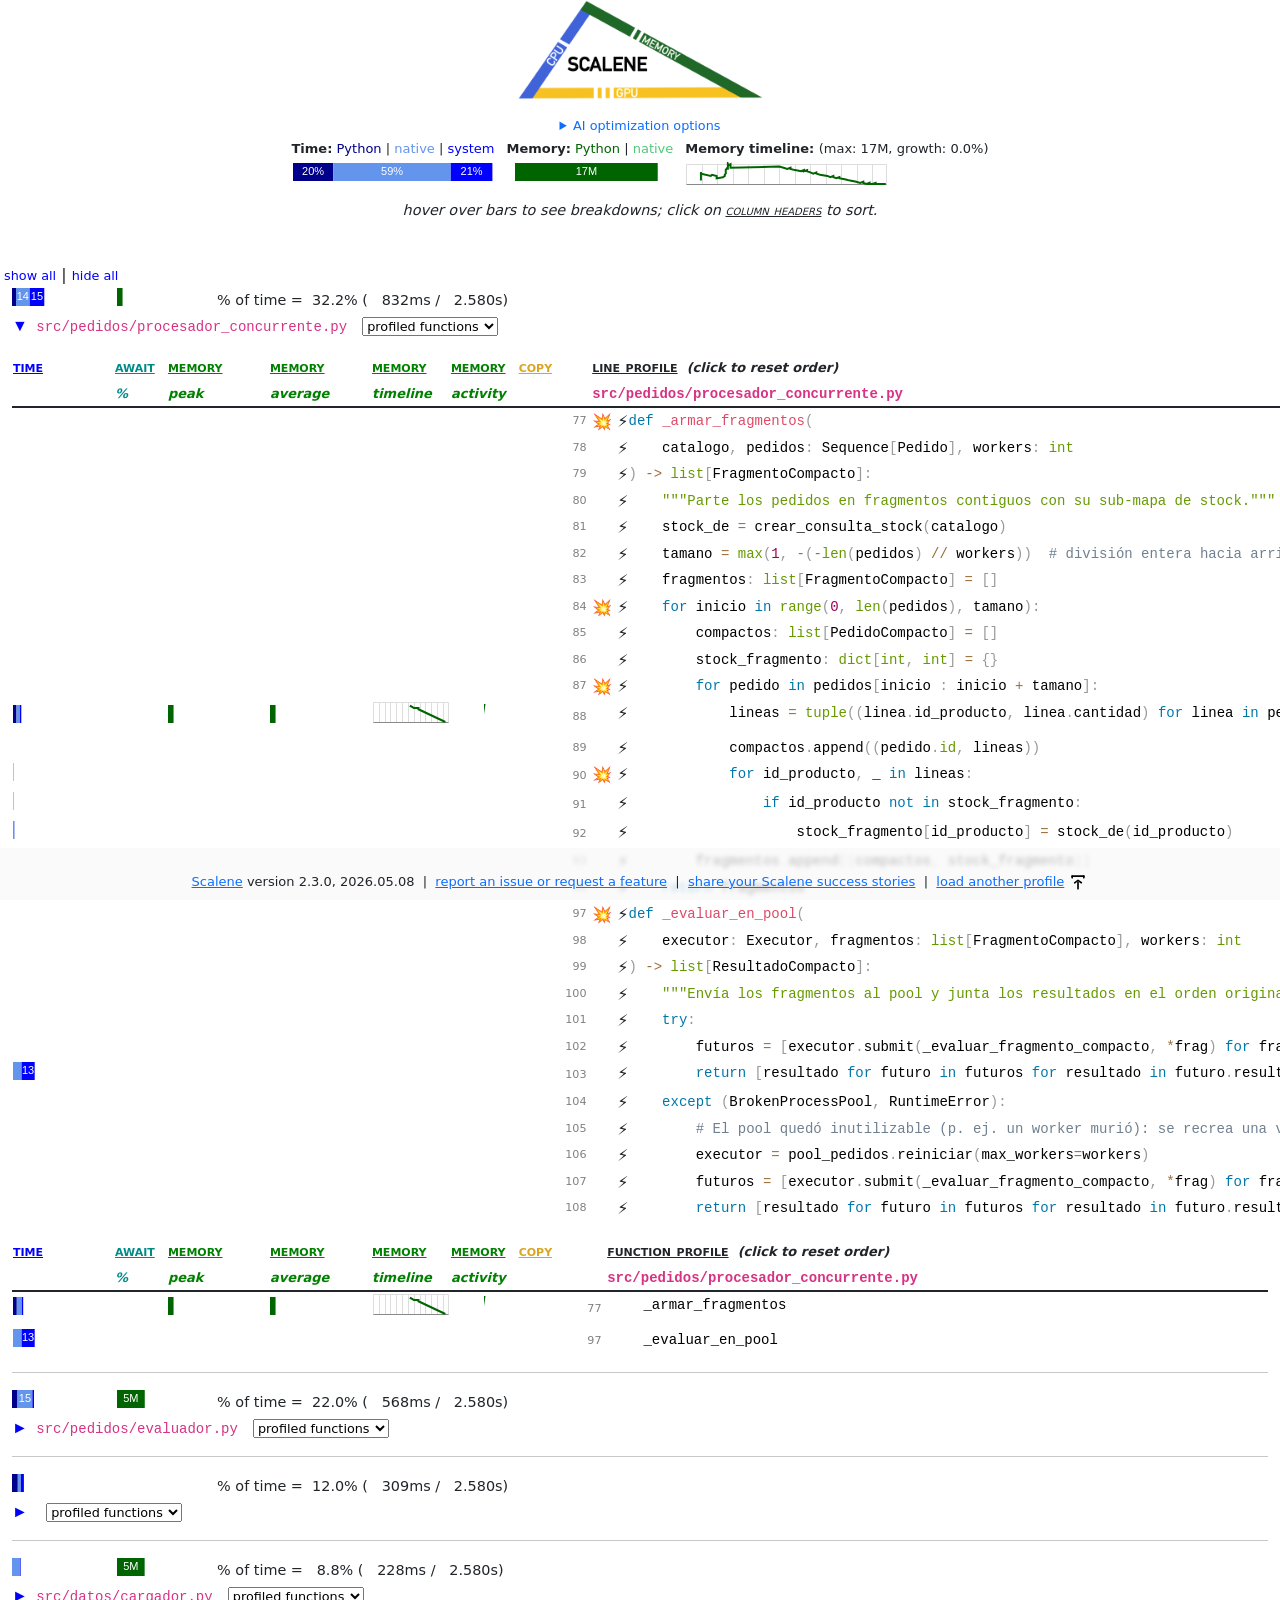
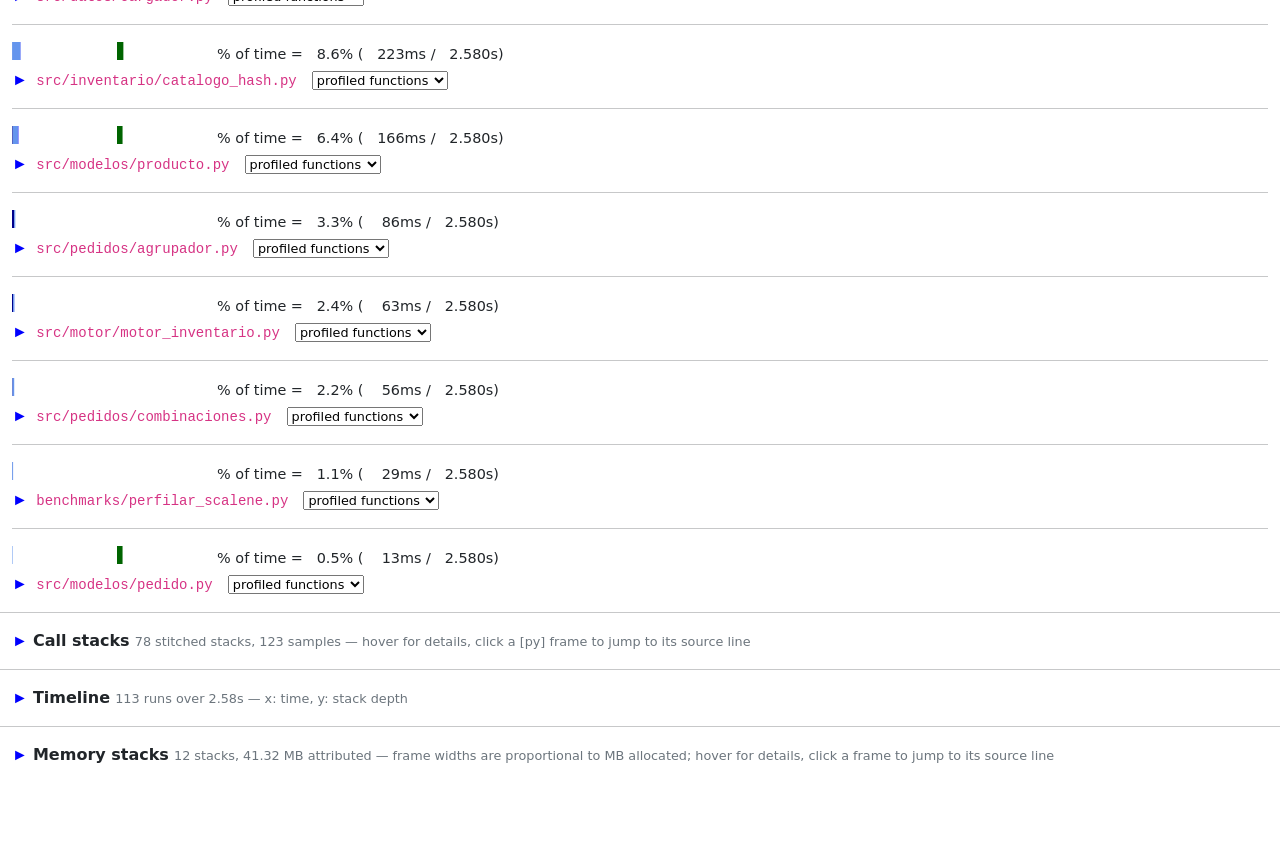
